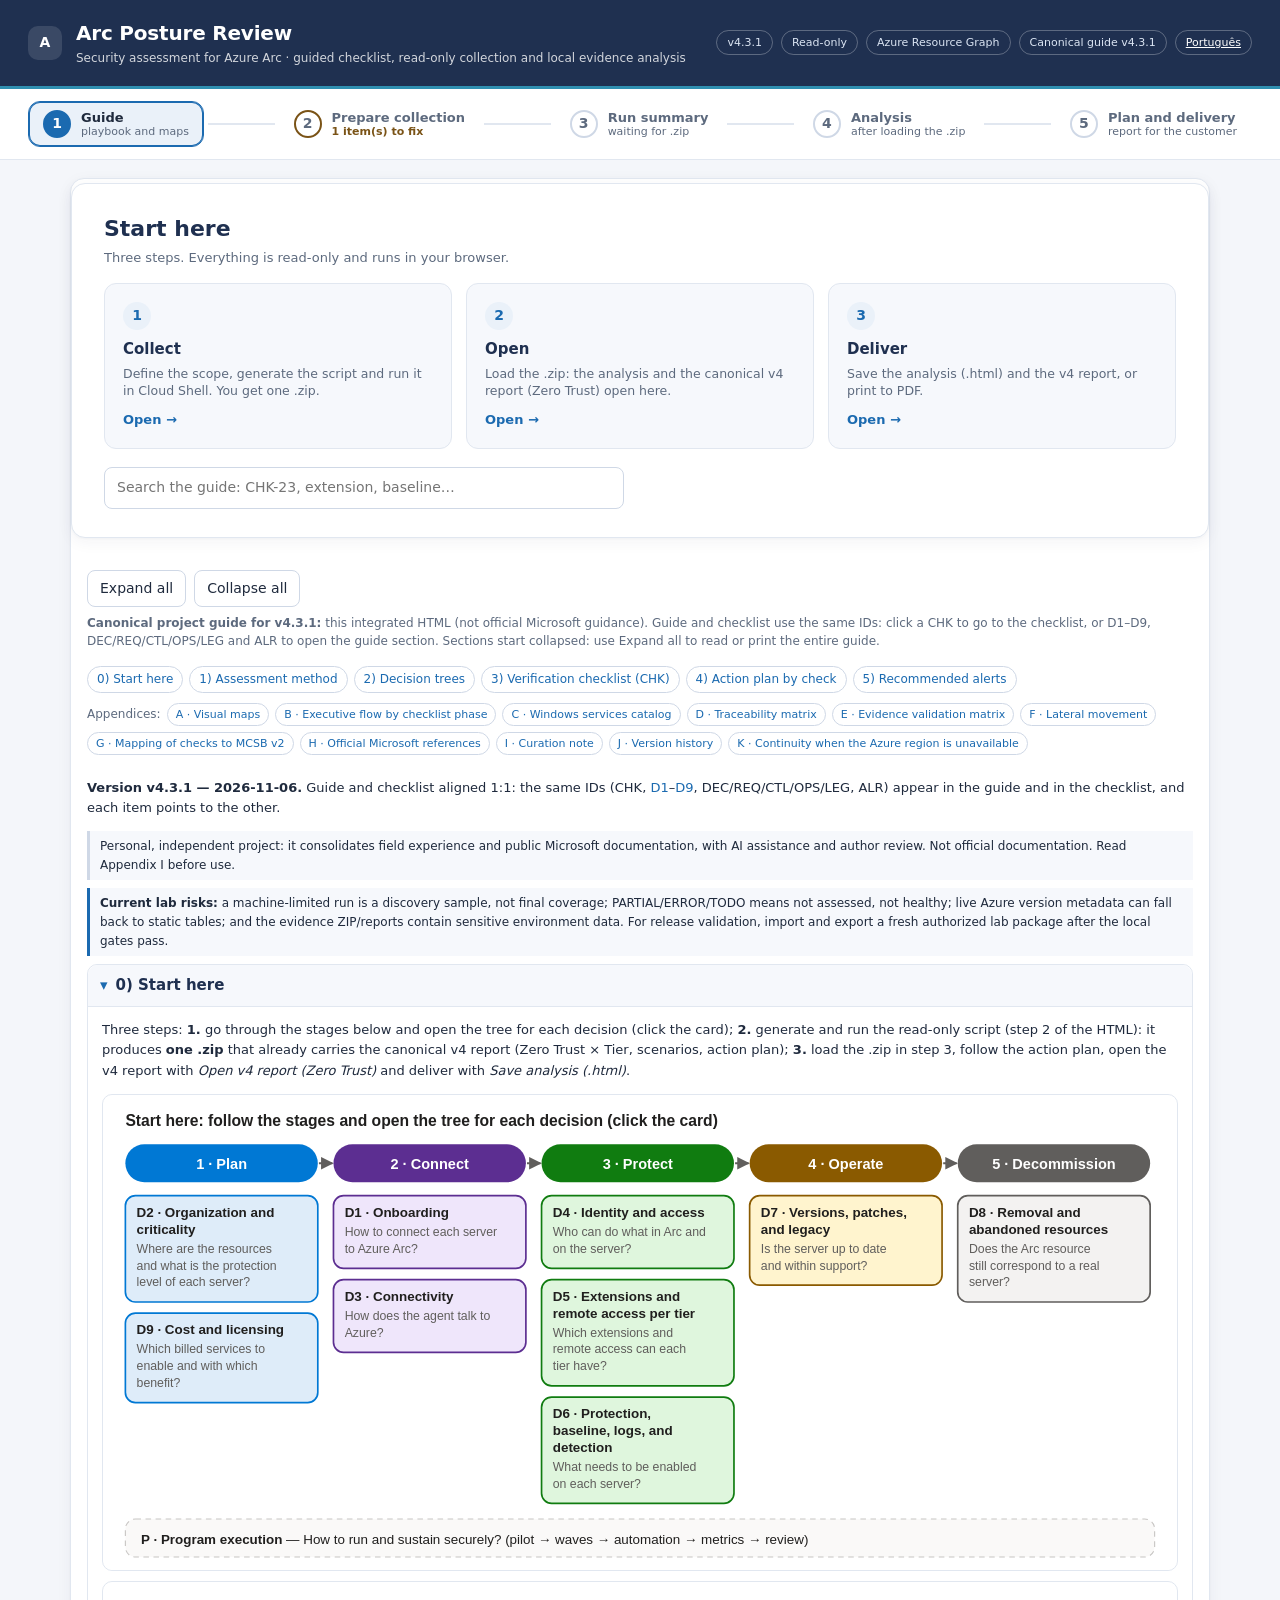
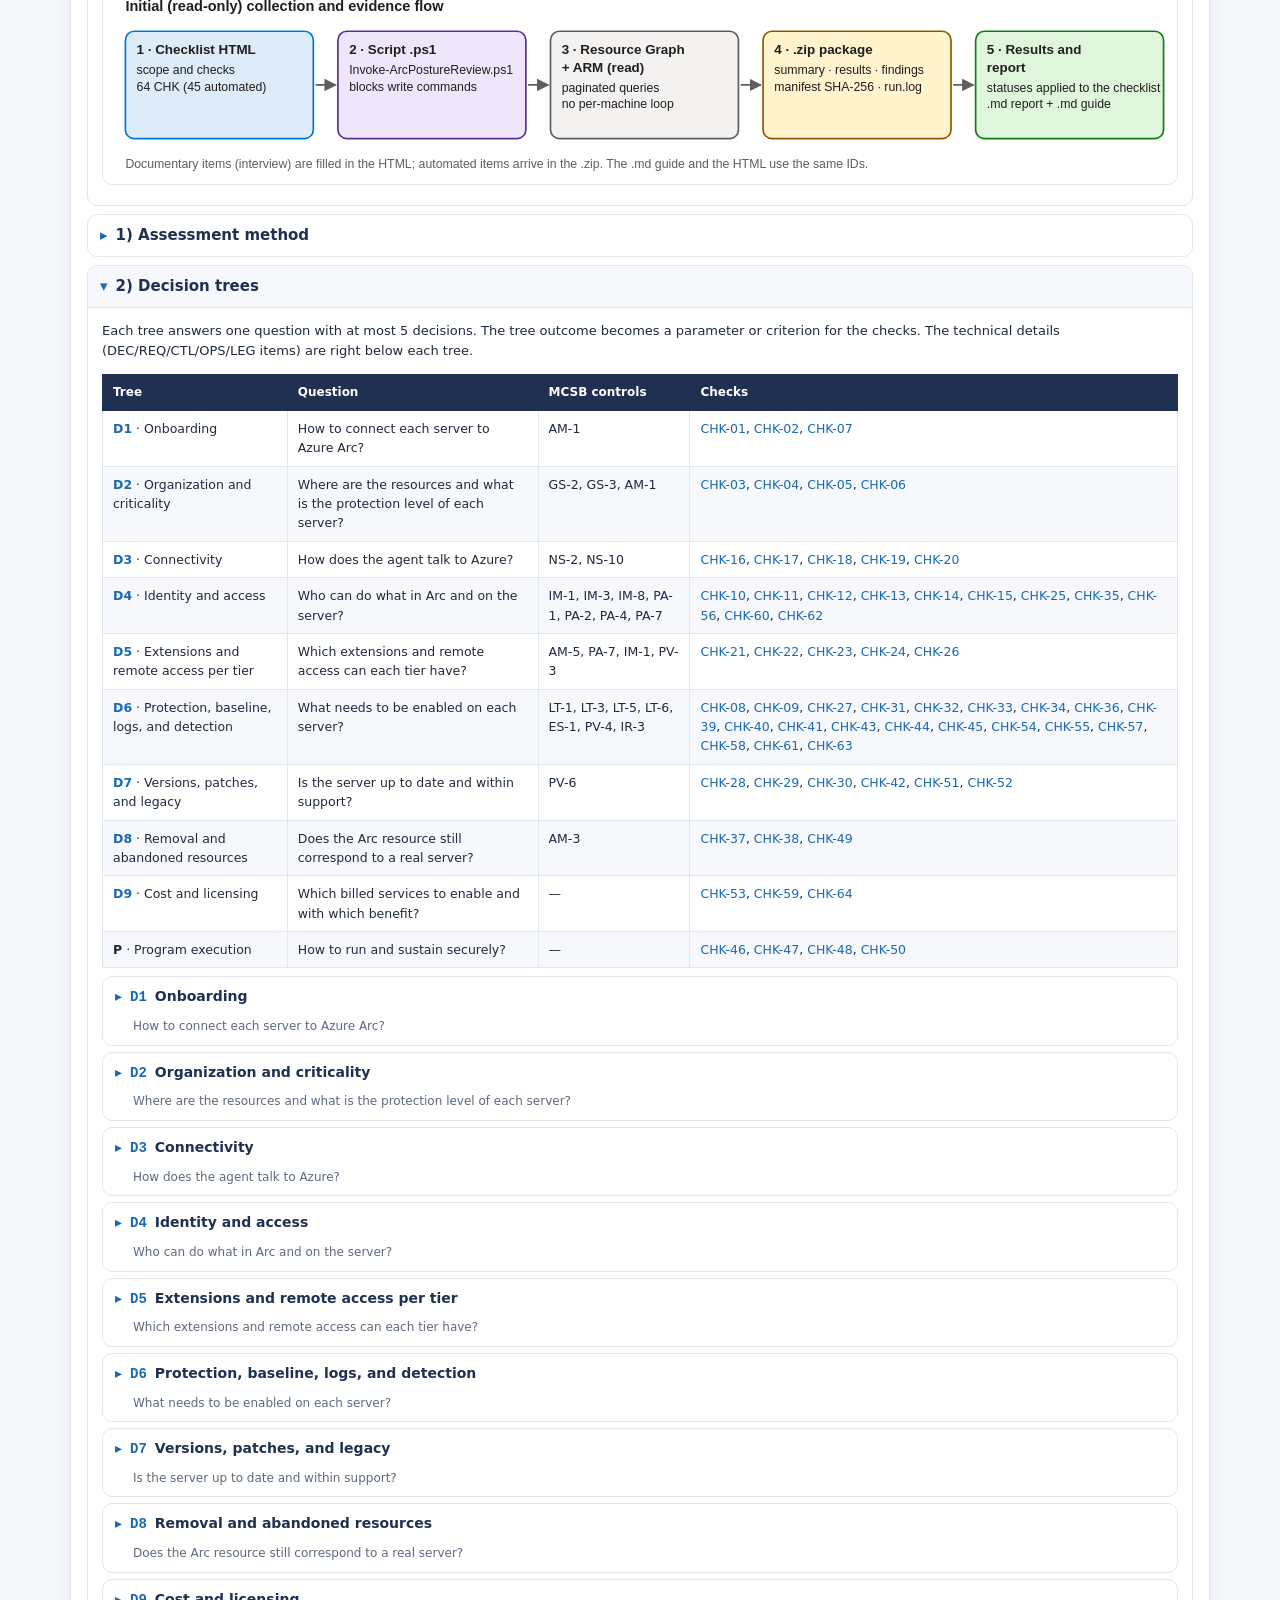
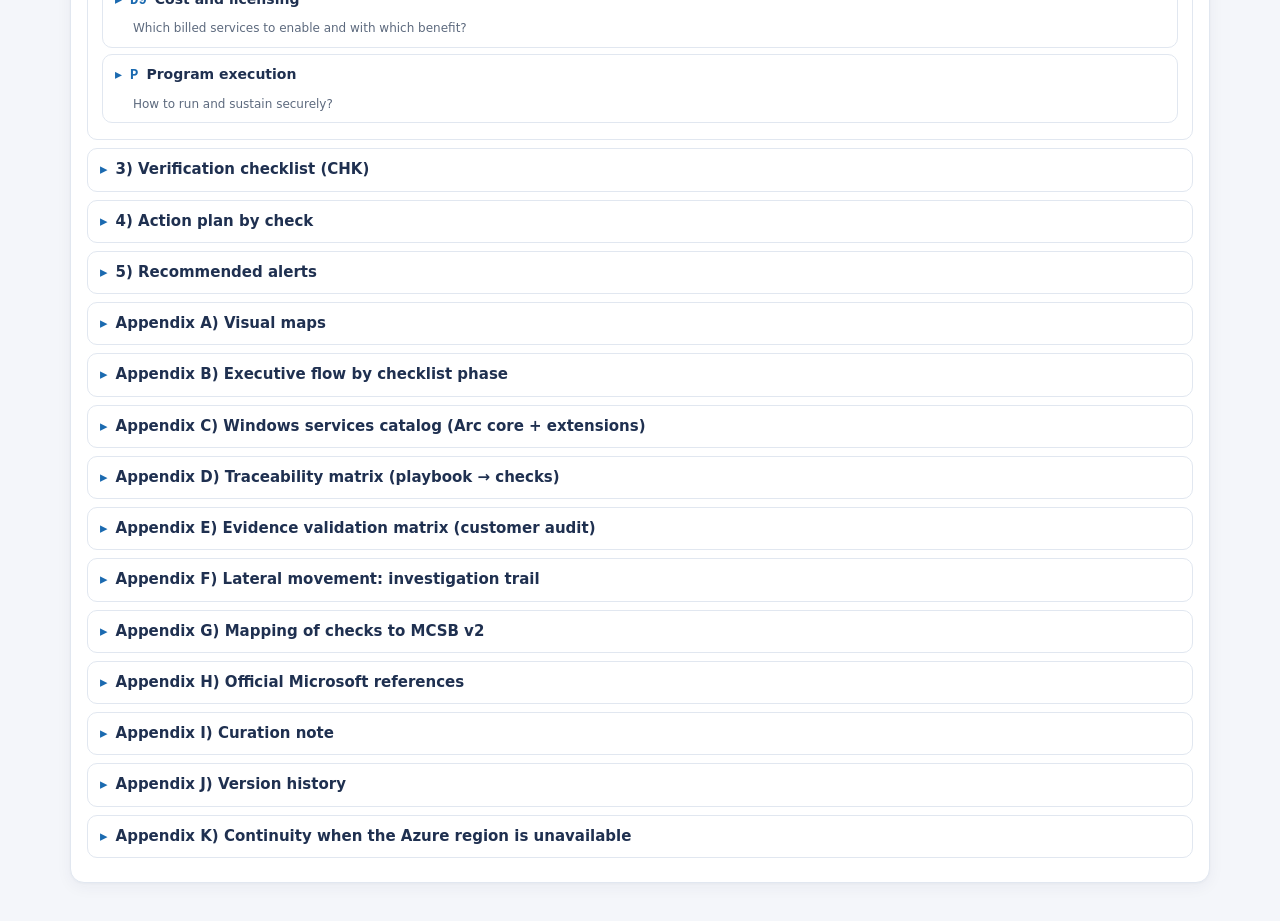
==== index.html @ 72e132e8 "v4.3.1: raw-download guidance and development dependency update Co-authored-by: Copilot <223556219+C" ====
<!DOCTYPE html>
<html lang="en" dir="ltr">
<head>
<meta charset="UTF-8" />
<meta http-equiv="Content-Security-Policy" content="default-src 'none'; script-src 'unsafe-inline'; style-src 'unsafe-inline'; img-src data: blob:; connect-src 'none'; font-src 'none'; object-src 'none'; base-uri 'none'; form-action 'none'" />
<meta name="referrer" content="no-referrer" />
<meta name="viewport" content="width=device-width, initial-scale=1.0" />
<meta name="color-scheme" content="light dark" />
<title>Arc Posture Review · Security assessment for Azure Arc (read-only)</title>
<style>
  * { box-sizing: border-box; }
  body { margin: 0; font-family: "Segoe UI", system-ui, Arial, sans-serif; font-size: 14px; background: var(--bg); color: var(--text); }
  header.top { background: var(--navy); color: #fff; padding: 14px 20px; display: flex; align-items: center; gap: 14px; flex-wrap: wrap; }
  .logo { width: 34px; height: 34px; border-radius: 8px; background: rgba(255,255,255,.18); display: grid; place-items: center; font-weight: 700; }
  header h1 { margin: 0; font-size: 18px; font-weight: 600; }
  header .sub { font-size: 12px; opacity: .9; }
  header .badges { margin-inline-start: auto; display: flex; gap: 8px; flex-wrap: wrap; }
  .hb { font-size: 11px; padding: 3px 10px; border-radius: 999px; background: rgba(255,255,255,.18); border: 1px solid rgba(255,255,255,.35); }
  .steps { display: flex; gap: 6px; padding: 10px 20px; background: var(--panel); border-bottom: 1px solid var(--line); flex-wrap: wrap; }
  .step { font-size: 12px; color: var(--muted); padding: 4px 10px; border-radius: 999px; border: 1px solid var(--line); }
  .step b { color: var(--accent); margin-inline-end: 4px; }
  main.grid { display: grid; grid-template-columns: minmax(0, 1.05fr) minmax(0, 1fr); gap: 16px; padding: 16px 20px 28px; align-items: start; }
  .card { background: var(--panel); border: 1px solid var(--line); border-radius: 10px; box-shadow: var(--shadow); margin-block-end: 16px; }
  .card > h2 { margin: 0; font-size: 15px; padding: 12px 16px; border-block-end: 1px solid var(--line); display: flex; align-items: center; gap: 8px; }
  .card > h2 .n { width: 22px; height: 22px; border-radius: 50%; background: var(--accent); color: #fff; display: inline-grid; place-items: center; font-size: 12px; }
  .pad { padding: 14px 16px; }
  .fields { display: grid; grid-template-columns: 1fr 1fr; gap: 10px 12px; }
  .fields .full { grid-column: 1 / -1; }
  label.f { display: block; font-size: 12px; color: var(--muted); margin-block-end: 4px; }
  input, select, textarea, button { font: inherit; color: var(--text); }
  input[type=text], input[type=number], select, textarea { width: 100%; padding: 7px 9px; border: 1px solid var(--line-2); border-radius: 6px; background: var(--panel); }
  input:focus, select:focus, textarea:focus { outline: 2px solid var(--accent); outline-offset: -1px; }
  textarea { min-height: 80px; resize: vertical; }
  .hint { font-size: 12px; color: var(--muted); margin-block-start: 8px; line-height: 1.45; }
  button.btn { border: 1px solid var(--line-2); background: var(--panel); border-radius: 6px; padding: 7px 12px; cursor: pointer; }
  button.btn:hover { border-color: var(--accent); }
  button.primary { background: var(--accent); border-color: var(--accent); color: #fff; font-weight: 600; }
  button.primary:hover { background: var(--accent-2); }
  .toolbar { display: flex; gap: 8px; flex-wrap: wrap; align-items: center; padding: 12px 16px; border-block-end: 1px solid var(--line); }
  .toolbar input[type=text] { flex: 1 1 200px; width: auto; }
  .toolbar select { width: auto; }
  details.dom { border-block-end: 1px solid var(--line); }
  details.dom > summary { list-style: none; cursor: pointer; padding: 10px 16px; display: flex; align-items: center; gap: 10px; background: var(--panel-2); font-weight: 600; }
  details.dom > summary::-webkit-details-marker { display: none; }
  details.dom > summary .caret { transition: transform .15s; color: var(--muted); }
  details.dom[open] > summary .caret { transform: rotate(90deg); }
  details.dom > summary .cnt { margin-inline-start: auto; font-weight: 400; font-size: 12px; color: var(--muted); }
  .item { display: grid; grid-template-columns: 22px minmax(0, 1fr) 96px minmax(0, 160px); gap: 10px; align-items: start; padding: 10px 16px; border-block-start: 1px solid var(--line); }
  .item.hidden { display: none; }
  .item .id { font-family: Consolas, Menlo, monospace; font-size: 12px; color: var(--accent); font-weight: 600; margin-inline-end: 6px; }
  .item .t { font-weight: 600; }
  .item .meta { margin-block-start: 4px; display: flex; gap: 6px; flex-wrap: wrap; }
  .item details.more summary { font-size: 12px; color: var(--accent); cursor: pointer; margin-block-start: 4px; }
  .item details.more p { font-size: 12px; color: var(--muted); margin: 6px 0 0; line-height: 1.45; }
  .item .found { font-size: 12px; margin-block-start: 6px; padding: 6px 8px; border-radius: 6px; background: var(--panel-2); border: 1px dashed var(--line-2); }
  .item select, .item input[type=text] { padding: 5px 6px; font-size: 12px; }
  .pill { font-size: 11px; padding: 1px 8px; border-radius: 999px; border: 1px solid var(--line-2); color: var(--muted); }
  .sev-High { color: var(--fail); border-color: var(--fail); }
  .sev-Medium { color: var(--warn); border-color: var(--warn); }
  .sev-Low { color: var(--muted); }
  .ty-auto { color: var(--info); border-color: var(--info); }
  .st { font-weight: 600; }
  .st-PASS { background: var(--pass-bg); color: var(--pass); }
  .st-WARN { background: var(--warn-bg); color: var(--warn); }
  .st-FAIL { background: var(--fail-bg); color: var(--fail); }
  .st-INFO { background: var(--info-bg); color: var(--info); }
  .st-NA, .st-MANUAL { background: var(--na-bg); color: var(--na); }
  .st-ERROR { background: var(--err-bg); color: var(--err); }
  .right { position: sticky; top: 12px; }
  .kpis { display: grid; grid-template-columns: repeat(4, 1fr); gap: 10px; padding: 14px 16px; }
  .kpi { border: 1px solid var(--line); border-radius: 8px; padding: 10px; background: var(--panel-2); }
  .kpi .v { font-size: 22px; font-weight: 700; }
  .kpi .l { font-size: 11px; color: var(--muted); }
  .chips { display: flex; gap: 6px; flex-wrap: wrap; padding: 0 16px 14px; }
  .chip { font-size: 12px; padding: 3px 10px; border-radius: 999px; }
  .tabs { display: flex; gap: 4px; padding: 0 12px; border-block-end: 1px solid var(--line); }
  .tab { border: 0; background: transparent; padding: 10px 12px; cursor: pointer; color: var(--muted); border-block-end: 2px solid transparent; }
  .tab.active { color: var(--accent); border-block-end-color: var(--accent); font-weight: 600; }
  .pane { display: none; }
  .pane.active { display: block; }
  .actions { display: flex; gap: 8px; flex-wrap: wrap; padding: 12px 16px; }
  pre.code { margin: 0; padding: 12px 16px; background: var(--code-bg); border-block: 1px solid var(--line); font-family: Consolas, Menlo, monospace; font-size: 12px; line-height: 1.45; white-space: pre; overflow: auto; max-height: 58vh; }
  table.res { width: 100%; border-collapse: collapse; font-size: 12px; }
  table.res th, table.res td { text-align: start; padding: 6px 8px; border-block-end: 1px solid var(--line); vertical-align: top; }
  table.res th { background: var(--panel-2); font-weight: 600; position: sticky; top: 0; }
  .scroll { max-height: 46vh; overflow: auto; }
  .guide { padding: 6px 16px 16px; line-height: 1.55; }
  .guide h3 { font-size: 14px; margin: 14px 0 6px; }
  .guide code { font-family: Consolas, Menlo, monospace; font-size: 12px; background: var(--code-bg); padding: 1px 4px; border-radius: 4px; }
  .guide ul, .guide ol { margin: 4px 0; padding-inline-start: 20px; }
  .guide a { color: var(--accent); }
  .drop { margin: 12px 16px; border: 2px dashed var(--line-2); border-radius: 10px; padding: 18px; text-align: center; color: var(--muted); }
  .drop.over { border-color: var(--accent); background: var(--accent-soft); }
  .msg { font-size: 12px; color: var(--muted); padding: 0 16px 10px; }
  .toast { position: fixed; inset-block-end: 18px; inset-inline-end: 18px; background: #323130; color: #fff; padding: 10px 14px; border-radius: 8px; font-size: 13px; opacity: 0; transition: opacity .2s; pointer-events: none; }
  .toast.show { opacity: 1; }
  .refs { display: flex; gap: 4px; flex-wrap: wrap; margin-block-start: 4px; }
  a.ref { font-size: 11px; padding: 1px 7px; border-radius: 4px; background: var(--accent-soft); color: var(--accent); text-decoration: none; font-family: Consolas, Menlo, monospace; }
  a.ref:hover, a.jump:hover { text-decoration: underline; }
  a.jump { color: var(--accent); text-decoration: none; }
  .flash { animation: fl 1.6s ease-out; }
  @keyframes fl { 0% { background: var(--warn-bg); } 100% { background: transparent; } }
  .guide h3 { font-size: 15px; margin: 22px 0 8px; padding-block-start: 10px; border-block-start: 1px solid var(--line); }
  .guide h4 { font-size: 14px; margin: 16px 0 6px; }
  .guide h5 { font-size: 13px; margin: 12px 0 6px; color: var(--muted); }
  .guide .pid { font-family: Consolas, Menlo, monospace; color: var(--accent); }
  .guide p, .guide li { font-size: 13px; }
  .guide blockquote { margin: 8px 0; padding: 6px 10px; border-inline-start: 3px solid var(--line-2); background: var(--panel-2); font-size: 12px; }
  .guide blockquote.verif { border-inline-start-color: var(--accent); }
  .tw { overflow-x: auto; margin: 8px 0; }
  table.gt { border-collapse: collapse; font-size: 12px; min-width: 100%; }
  table.gt th, table.gt td { border: 1px solid var(--line); padding: 5px 7px; text-align: start; vertical-align: top; }
  table.gt th { background: var(--panel-2); }
  .dgwrap { margin: 10px 0; border: 1px solid var(--line); border-radius: 10px; overflow: hidden; }
  svg.dg { display: block; width: 100%; height: auto; font-family: "Segoe UI", Arial, sans-serif; }
  .toc { display: flex; flex-wrap: wrap; gap: 6px; padding: 10px 0; }
  .toc a { font-size: 12px; padding: 3px 9px; border: 1px solid var(--line-2); border-radius: 999px; }
  .guide .act { border: 1px solid var(--line); border-radius: 10px; margin: 8px 0; background: var(--panel); }
  .guide .act .act { margin: 6px 0; }
  .guide .act > .acth { margin: 0; padding: 9px 12px; border: 0; cursor: pointer; display: flex; gap: 8px; align-items: baseline; flex-wrap: wrap; }
  .guide .act > .acth::before { content: "\25B8"; color: var(--accent); } .guide .act.open > .acth::before { content: "\25BE"; }
  .guide .act > .acth:hover { background: var(--panel-2); }
  .guide .act > .gfb { padding: 0 14px 10px; }
  .guide .gf3 > .acth { font-size: 15px; }
  .guide .gf4 > .acth { font-size: 14px; }
  .guide .gf5 > .acth { font-size: 13px; color: var(--ink); }
  .guide .gq { font-weight: 400; color: var(--muted); font-size: 12px; flex-basis: 100%; padding-inline-start: 18px; }
  a.ref.mc, span.ref.mc { background: #e8f3ee; color: #0b6a3d; } span.ref.ly { background: var(--panel-2); color: var(--muted); }
  @media print { .guide .act > .gfb[hidden], .act > .body[hidden] { display: block !important; } .gbar, .toc { display: none; } }
  .toc.toca { padding-block-start: 0; align-items: center; } .toc.toca a { font-size: 11px; padding: 2px 8px; }
  .gbar .btn.on { background: var(--accent-soft); border-color: var(--accent); color: var(--accent); box-shadow: inset 0 0 0 1px var(--accent); }
  .gbar .btn.on::before { content: "\2713  "; }
  .guide .act.open > .acth { background: var(--panel-2); border-radius: 10px 10px 0 0; }
  .gbar { display: flex; gap: 8px; align-items: center; flex-wrap: wrap; padding: 12px 16px 0; }
  .pick { color: var(--accent); cursor: pointer; text-decoration: underline; }
  .pick2 { cursor: pointer; }
  .privacy { border: 1px solid var(--line); border-inline-start: 4px solid var(--accent); border-radius: 6px; padding: 8px 12px; margin: 16px 16px 4px; font-size: 13px; background: var(--panel-2); }
  .privacy p { margin: 0 0 6px; } .privacy .ack { display: inline-flex; gap: 6px; align-items: center; margin-inline-end: 12px; font-weight: 600; }
  .mask { display: inline-flex; gap: 6px; align-items: center; font-size: 13px; margin-inline-start: 6px; }
  label.btn { display: inline-flex; align-items: center; border: 1px solid var(--line-2); background: var(--panel); border-radius: 6px; padding: 7px 12px; }
  label.btn:hover { border-color: var(--accent); }
  .sevt { display: grid; grid-template-columns: repeat(3, 1fr); gap: 8px; margin: 10px 0 4px; }
  .sevt .sv { border: 1px solid var(--line); border-inline-start: 4px solid var(--line-2); border-radius: 6px; padding: 6px 10px; font-size: 13px; display: flex; gap: 8px; align-items: center; flex-wrap: wrap; }
  .sevt .sv0 { border-inline-start-color: var(--sev-high); background: color-mix(in srgb, var(--sev-high) 7%, var(--panel)); }
  .sevt .sv1 { border-inline-start-color: var(--sev-med); background: color-mix(in srgb, var(--sev-med) 7%, var(--panel)); }
  .sevt .sv2 { border-inline-start-color: var(--sev-low); background: color-mix(in srgb, var(--sev-low) 6%, var(--panel)); }
  .backana { position: fixed; inset-inline-end: 20px; inset-block-end: 20px; z-index: 50; box-shadow: 0 2px 8px rgba(0,0,0,.25); }
  .ana { padding: 0 16px 16px; }
  .ana h3 { font-size: 14px; margin: 18px 0 8px; }
  .score { display: grid; grid-template-columns: 150px 1fr; gap: 14px; align-items: center; padding: 14px 16px; }
  .ring { width: 130px; height: 130px; border-radius: 50%; display: grid; place-items: center; font-size: 30px; font-weight: 700; }
  .ring small { display: block; font-size: 11px; font-weight: 400; color: var(--muted); text-align: center; }
  .bars .b { display: grid; grid-template-columns: 210px 1fr 54px; gap: 8px; align-items: center; font-size: 12px; margin: 4px 0; }
  .bars .t { height: 10px; background: var(--panel-2); border: 1px solid var(--line); border-radius: 6px; overflow: hidden; }
  .bars .f { height: 100%; }
  .cards { display: grid; grid-template-columns: repeat(auto-fill, minmax(150px, 1fr)); gap: 8px; }
  .card2 { border: 1px solid var(--line); border-radius: 8px; padding: 8px 10px; background: var(--panel-2); }
  .card2 .v { font-size: 18px; font-weight: 700; }
  .card2 .l { font-size: 11px; color: var(--muted); }
  .card2 .kn { font-size: 11px; color: var(--muted); margin-top: 2px; }
  details.mx { margin: 8px 0 0; font-size: 12px; } details.mx > summary { cursor: pointer; color: var(--accent); }
  details.pr { border: 1px solid var(--line); border-radius: 8px; margin: 6px 0; }
  details.pr > summary { cursor: pointer; padding: 7px 10px; font-size: 13px; display: flex; gap: 8px; align-items: center; flex-wrap: wrap; }
  details.pr .body { padding: 4px 10px 10px; font-size: 12px; }
  .fcard { border: 1px solid var(--line); border-radius: 8px; padding: 8px 10px; margin: 6px 0; }
  .fcard .hd { display: flex; gap: 8px; align-items: baseline; flex-wrap: wrap; }
  .fcard .fn { font-family: Consolas, Menlo, monospace; font-weight: 600; }
  .fcard ul { margin: 4px 0 0; padding-inline-start: 18px; font-size: 12px; }
  .fcard .ds { font-size: 12px; color: var(--muted); }
  .gd { color: var(--pass); } .bd { color: var(--fail); } .md { color: var(--warn); }
  @media (max-width: 1150px) { main.grid { grid-template-columns: 1fr; } .right { position: static; } }
  @media (max-width: 640px) { .fields { grid-template-columns: 1fr; } .item { grid-template-columns: 22px 1fr; } .item select, .item .note { grid-column: 2; } .kpis { grid-template-columns: 1fr 1fr; } }
  @media print { header.top, .steps, .toolbar, .tabs, .actions, .right .kpis { display: none; } main.grid { display: block; } .pane { display: block; } }

  /* ===== assistente ===== */
  .wiz { display: flex; align-items: center; gap: 0; padding: 14px 20px; background: var(--panel); border-bottom: 1px solid var(--line); overflow-x: auto; position: sticky; top: 0; z-index: 5; }
  .wiz .tab.wstep { display: flex; align-items: center; gap: 10px; padding: 6px 10px; border: 1px solid transparent; border-radius: 10px; background: transparent; cursor: pointer; text-align: start; color: var(--muted); white-space: nowrap; }
  .wiz .tab.wstep:hover { background: var(--panel-2); }
  .wiz .tab.wstep.active { border-color: var(--accent); background: var(--accent-soft); color: var(--text); font-weight: 400; }
  .wn { width: 28px; height: 28px; border-radius: 50%; display: inline-grid; place-items: center; font-weight: 700; border: 2px solid var(--line-2); color: var(--muted); background: var(--panel); flex: none; }
  .wstep.active .wn { border-color: var(--accent); background: var(--accent); color: #fff; }
  .wstep.done .wn { border-color: var(--pass); background: var(--pass); color: #fff; }
  .wstep.done .wn::after { content: "\2713"; } .wstep.done .wn { font-size: 0; } .wstep.done .wn::after { font-size: 14px; }
  .wstep.attn .wn { border-color: var(--warn); }
  .wt { display: flex; flex-direction: column; line-height: 1.2; } .wt b { font-size: 13px; } .wt small { font-size: 11px; color: var(--muted); }
  .wstep.attn .wt small { color: var(--warn); font-weight: 600; }
  .wline { flex: 1 1 24px; min-width: 16px; height: 2px; background: var(--line); }
  main.wrap { max-width: 1180px; margin: 0 auto; padding: 18px 20px 32px; }
  .lead { margin: 0 0 14px; color: var(--muted); }
  .step-card .pad { display: grid; gap: 12px; }
  .hstat { margin-inline-start: auto; font-size: 12px; font-weight: 600; padding: 2px 10px; border-radius: 999px; }
  .hstat.ok { color: var(--pass); background: var(--pass-bg); } .hstat.wr { color: var(--warn); background: var(--warn-bg); } .hstat.er { color: var(--fail); background: var(--fail-bg); }
  .seg { display: inline-flex; flex-wrap: wrap; gap: 0; border: 1px solid var(--line-2); border-radius: 8px; overflow: hidden; width: max-content; max-width: 100%; }
  .seg label { cursor: pointer; } .seg input { position: absolute; opacity: 0; pointer-events: none; }
  .seg span { display: block; padding: 7px 14px; font-size: 13px; border-inline-end: 1px solid var(--line); }
  .seg label:last-child span { border-inline-end: 0; }
  .seg input:checked + span { background: var(--accent); color: #fff; }
  .seg input:focus-visible + span { outline: 2px solid var(--accent-2); outline-offset: -2px; }
  .seg-btn { border: 0; gap: 8px; overflow: visible; }
  .fld input { width: 100%; }
  .fhelp { font-size: 12px; color: var(--muted); margin: 4px 0 0; }
  .fmsg { font-size: 12px; margin-top: 4px; min-height: 0; }
  .fld.inv input { border-color: var(--fail); box-shadow: 0 0 0 1px var(--fail); }
  .fld.inv .fmsg { color: var(--fail); }
  .fld.wrn input { border-color: #c19c00; }
  .fld.wrn .fmsg { color: var(--warn); }
  details.opts { border: 1px solid var(--line); border-radius: 8px; background: var(--panel-2); }
  details.opts > summary { cursor: pointer; padding: 9px 12px; display: flex; gap: 10px; align-items: baseline; flex-wrap: wrap; list-style: none; }
  details.opts > summary::-webkit-details-marker { display: none; }
  details.opts > summary::before { content: "\25B8"; color: var(--accent); } details.opts[open] > summary::before { content: "\25BE"; }
  details.opts > summary span { font-weight: 600; } details.opts > summary small { color: var(--muted); font-size: 12px; }
  details.opts > .fields, details.opts > .toolbar, details.opts > #checklist, details.opts > pre { margin: 0 12px 12px; }
  details.opts > .fields { padding-top: 4px; }
  .mini { display: flex; flex-wrap: wrap; gap: 8px; } .mini span { background: var(--panel-2); border: 1px solid var(--line); border-radius: 999px; padding: 4px 12px; font-size: 12px; color: var(--muted); }
  .mini b { color: var(--text); font-size: 14px; margin-inline-end: 3px; }
  .vlist { list-style: none; margin: 0; padding: 0; display: grid; gap: 6px; }
  .vlist li { display: flex; gap: 8px; align-items: flex-start; padding: 8px 10px; border-radius: 8px; font-size: 13px; }
  .vlist li::before { font-weight: 700; flex: none; width: 16px; text-align: center; }
  .vlist li.err { background: var(--fail-bg); color: var(--fail); } .vlist li.err::before { content: "\2715"; }
  .vlist li.warn { background: var(--warn-bg); color: var(--warn); } .vlist li.warn::before { content: "!"; }
  .vlist li.info { background: var(--panel-2); color: var(--muted); } .vlist li.info::before { content: "i"; }
  .vlist li.ok { background: var(--pass-bg); color: var(--pass); font-weight: 600; } .vlist li.ok::before { content: "\2713"; }
  .vlist li[data-field] { cursor: pointer; } .vlist li[data-field]:hover { text-decoration: underline; }
  .preset { display: flex; flex-wrap: wrap; gap: 8px; align-items: stretch; }
  .pbtn { display: flex; flex-direction: column; align-items: flex-start; gap: 2px; min-width: 150px; padding: 8px 14px; border: 1.5px solid var(--line-2); border-radius: 10px; background: var(--panel); color: var(--text); cursor: pointer; text-align: start; font: inherit; }
  .pbtn small { color: var(--muted); font-size: 11px; }
  .pbtn:hover { border-color: var(--accent); }
  .pbtn.on { border-color: var(--accent); background: var(--accent); color: #fff; box-shadow: 0 0 0 3px var(--accent-soft); }
  .pbtn.on small { color: rgba(255,255,255,.9); }
  .pbtn.on b::before { content: "\2713  "; }
  .pcustom { align-self: center; font-size: 12px; color: var(--warn); background: var(--warn-bg); border-radius: 999px; padding: 4px 12px; }
  .domchips { display: flex; flex-wrap: wrap; gap: 6px; }
  .dchip { border: 1px solid var(--line); background: var(--panel-2); border-radius: 999px; padding: 4px 10px; font-size: 12px; cursor: pointer; color: var(--text); font: inherit; font-size: 12px; }
  .dchip .bar { display: inline-block; width: 46px; height: 6px; border-radius: 3px; background: var(--line); margin-inline-start: 6px; vertical-align: middle; overflow: hidden; }
  .dchip .bar i { display: block; height: 100%; background: var(--accent); }
  .dchip.full { border-color: var(--accent); } .dchip.zero { opacity: .65; }
  .mini.pulse span { animation: pulse .6s ease; }
  @keyframes pulse { 0% { background: var(--accent-soft); border-color: var(--accent); } 100% { background: var(--panel-2); } }
  .actbox { border-inline-start: 3px solid var(--accent); background: var(--panel-2); padding: 8px 12px; border-radius: 6px; margin: 8px 0; }
  .actbox p { margin: 4px 0; } .actbox ol { margin: 4px 0; padding-inline-start: 20px; }
  div.act { border: 1px solid var(--line); border-radius: 8px; margin: 6px 0; background: var(--panel); }
  div.act > .acth { cursor: pointer; padding: 8px 10px; display: flex; gap: 8px; align-items: center; flex-wrap: wrap; user-select: none; }
  div.act > .acth::before { content: "\25B8"; color: var(--accent); } div.act.open > .acth::before { content: "\25BE"; }
  div.act > .acth:hover { background: var(--panel-2); border-radius: 8px; }
  div.act > .acth:focus-visible { outline: 2px solid var(--accent); }
  div.act .body { padding: 0 12px 10px; }
  div.act.flash { animation: pulse 1.2s ease; }
  div.act .own { margin-inline-start: auto; font-size: 11px; color: var(--muted); border: 1px solid var(--line); border-radius: 999px; padding: 2px 8px; }
  .qr { border: 1px solid var(--line); border-radius: 8px; padding: 10px 14px; margin: 10px 0 14px; background: var(--panel-2); }
  .qr .qrh { margin: 0 0 6px; font-size: 15px; } .qrg { display: grid; grid-template-columns: 1fr 1fr; gap: 12px; }
  .qrg .v { font-size: 26px; font-weight: 700; } .qrg .l { font-size: 12px; color: var(--muted); } .qrl { margin: 4px 0; padding-inline-start: 22px; }
  table.plan { width: 100%; border-collapse: collapse; font-size: 13px; margin: 4px 0 8px; } table.plan th, table.plan td { border-bottom: 1px solid var(--line); padding: 5px 6px; text-align: start; vertical-align: top; }
  table.plan th { font-size: 12px; color: var(--muted); font-weight: 600; }
  table.plan .pill, table.plan .chip { white-space: nowrap; }
  .hzh { margin: 12px 0 4px; font-weight: 700; font-size: 13px; padding-inline-start: 8px; border-inline-start: 4px solid var(--line-2); }
  .hzh.hz-I { border-color: var(--fail); } .hzh.hz-C { border-color: #c19c00; } .hzh.hz-M { border-color: var(--accent); }
  .vbar { display: grid; grid-template-columns: 130px 1fr 110px; gap: 10px; align-items: center; margin: 6px 0; font-size: 12px; }
  .vbar .t { display: flex; height: 12px; border-radius: 6px; overflow: hidden; background: var(--line); }
  .vbar i.g { background: var(--pass); } .vbar i.y { background: #c19c00; } .vbar i.r { background: var(--fail); }
  .purpose h3 { margin: 0 0 6px; font-size: 15px; } .purpose ul { margin: 6px 0; }
  .btn.big { padding: 10px 18px; font-size: 14px; }
  .btn.primary.blocked { opacity: .6; }
  ol.run { margin: 0; padding-inline-start: 20px; color: var(--muted); font-size: 13px; display: grid; gap: 2px; }
  .next { padding: 10px 12px; border-radius: 8px; background: var(--pass-bg); color: var(--pass); display: flex; gap: 10px; align-items: center; flex-wrap: wrap; }
  .card.panes { padding-top: 4px; }
  @media (max-width: 760px) { .wt small { display: none; } .wiz .tab.wstep { padding: 6px; } }
  @media print { .wiz, .step-card, .actions, header.top .badges, .lead { display: none !important; } .pane { display: none !important; } .pane.active { display: block !important; } .card.panes { border: 0; box-shadow: none; } details > summary { list-style: none; } }

  /* ===== results theme ===== */
  @media (prefers-color-scheme: dark) { :root { --sev-high: #f1707b; --sev-med: #f7a35c; --sev-low: #c8c6c4; } }
  .chip.st { font-weight: 600; letter-spacing: .2px; border: 1px solid transparent; white-space: nowrap; }
  .chip.st::before { display: inline-block; min-width: 1em; text-align: center; margin-inline-end: 4px; font-weight: 700; }
  .chip.st-PASS::before { content: "\2713"; } .chip.st-WARN::before { content: "!"; } .chip.st-FAIL::before { content: "\2715"; }
  .chip.st-INFO::before { content: "i"; font-style: italic; } .chip.st-NA::before, .chip.st-MANUAL::before { content: "\2013"; }
  .chip.st-ERROR::before { content: "\26A0"; } .chip.st-TODO::before { content: "\2026"; } .chip.st-PARTIAL::before { content: "\25D0"; }
  .chip.st-PASS { border-color: color-mix(in srgb, var(--pass) 35%, transparent); }
  .chip.st-WARN, .chip.st-PARTIAL { border-color: color-mix(in srgb, var(--warn) 35%, transparent); }
  .chip.st-FAIL { border-color: color-mix(in srgb, var(--fail) 35%, transparent); }
  .chip.st-PARTIAL { background: var(--warn-bg); color: var(--warn); border-style: dashed; }
  .chip.st-TODO { background: transparent; color: var(--muted); border: 1px dashed var(--line-2); }
  .pill.sev-High, .pill.sev-Medium, .pill.sev-Low { font-weight: 600; }
  .pill.sev-High::before, .pill.sev-Medium::before, .pill.sev-Low::before { content: ""; display: inline-block; width: 8px; height: 8px; border-radius: 50%; background: currentColor; margin-inline-end: 5px; vertical-align: 1px; }
  .pill.sev-High { color: var(--sev-high); border-color: var(--sev-high); } .pill.sev-Medium { color: var(--sev-med); border-color: var(--sev-med); } .pill.sev-Low { color: var(--sev-low); }
  .card2 { border-inline-start: 4px solid var(--accent); background: var(--panel); }
  .card2 .v { font-size: 22px; font-weight: 700; }
  .card2.kq-g { border-inline-start-color: var(--pass); } .card2.kq-a { border-inline-start-color: #c19c00; } .card2.kq-r { border-inline-start-color: var(--fail); } .card2.kq-n { border-inline-start-color: var(--line-2); }
  .card2.kq-g .v { color: var(--pass); } .card2.kq-r .v { color: var(--fail); }
  table.gt tbody tr:nth-child(even) td { background: color-mix(in srgb, var(--panel-2) 60%, transparent); }
  table.gt th { position: sticky; top: 0; z-index: 1; }
  a:focus-visible, button:focus-visible, [tabindex]:focus-visible, input:focus-visible, select:focus-visible { outline: 2px solid var(--accent); outline-offset: 2px; }
  @media (prefers-reduced-motion: reduce) { *, *::before, *::after { animation: none !important; transition: none !important; scroll-behavior: auto !important; } }
  @media (forced-colors: active) { .chip, .pill, .card2, .act { border: 1px solid CanvasText !important; forced-color-adjust: auto; } }
  /* REPORT_RESPONSIVE_BEGIN */
  /* Responsive contract for generated/saved reports. Keep tables locally scrollable. */
  @media (max-width: 640px) {
    .score { grid-template-columns: 1fr; justify-items: stretch; }
    .ring { justify-self: center; }
    .bars .b { grid-template-columns: minmax(110px, 1fr) minmax(70px, 1fr) 44px; }
    .qrg, .sevt { grid-template-columns: 1fr; }
    table.plan { display: block; max-width: 100%; overflow-x: auto; }
    .vbar { grid-template-columns: 1fr; }
    .vbar .t { min-width: 0; }
    .ana, .fcard, details, .tw { min-width: 0; max-width: 100%; }
    .msg, .fcard li, .act .body { overflow-wrap: anywhere; }
  }

  /* v3.9.5: explicit Guide HTML access in saved analysis reports. */
  .official-guide-access {
    max-width: 1180px; margin: 10px auto 0; padding: 9px 14px;
    border: 1px solid var(--line); border-inline-start: 4px solid var(--accent);
    border-radius: 8px; background: var(--panel);
    display: flex; align-items: center; gap: 10px; flex-wrap: wrap;
  }
  .official-guide-access a { color: var(--accent); font-weight: 700; text-decoration: none; }
  .official-guide-access a:hover { text-decoration: underline; }
  .official-guide-access .note { color: var(--muted); font-size: 12px; }

  /* v3.9.5 print/PDF contract: use landscape by default and never clip wide tables. */
  @page { size: landscape; margin: 8mm; }
  @media print {
    html, body { width: auto !important; max-width: none !important; background: #fff !important; }
    body { font-size: 9pt !important; print-color-adjust: exact; -webkit-print-color-adjust: exact; }
    main.wrap, .wrap, .card, .ana, .body, details {
      width: auto !important; max-width: none !important; min-width: 0 !important; box-shadow: none !important;
    }
    .official-guide-access {
      max-width: none !important; margin: 0 0 4mm !important; padding: 2mm 3mm !important; break-inside: avoid;
    }
    .tw {
      display: block !important; width: 100% !important; max-width: 100% !important;
      min-width: 0 !important; overflow: visible !important;
    }
    table.gt, table.plan {
      width: 100% !important; max-width: 100% !important; min-width: 0 !important;
      table-layout: fixed !important; border-collapse: collapse !important; font-size: 7pt !important;
    }
    table.print-wide { font-size: 6pt !important; }
    table.print-ultrawide { font-size: 5pt !important; }
    table.print-wide .chip, table.print-wide .pill {
      font-size: 5.5pt !important; padding: 0.2mm 0.7mm !important; letter-spacing: 0 !important;
    }
    table.print-ultrawide .chip, table.print-ultrawide .pill {
      font-size: 4.5pt !important; padding: 0.1mm 0.4mm !important; letter-spacing: 0 !important;
    }
    table.print-wide .chip.st::before, table.print-ultrawide .chip.st::before {
      min-width: 0 !important; margin-inline-end: 0.3mm !important;
    }
    table.gt th, table.gt td, table.plan th, table.plan td {
      width: auto !important; max-width: none !important; min-width: 0 !important;
      padding: 1.2mm 1mm !important; line-height: 1.18 !important;
      white-space: normal !important; overflow: visible !important;
      overflow-wrap: anywhere !important; word-break: break-word !important; hyphens: auto;
    }
    table.gt th, table.plan th { position: static !important; }
    thead { display: table-header-group; }
    tfoot { display: table-footer-group; }
    tr, .fcard, .actbox { break-inside: avoid; page-break-inside: avoid; }
    a { overflow-wrap: anywhere; word-break: break-word; }
    pre.code {
      white-space: pre-wrap !important; overflow-wrap: anywhere !important;
      max-height: none !important; font-size: 6.5pt !important;
    }
  }

  .portal-link { margin-left: 4px; font-size: 12px; white-space: nowrap; }

  /* Icons: copied or adapted from Feather Icons (MIT, Copyright (c) 2013-2023 Cole Bemis). See THIRD-PARTY-NOTICES.md. */
  /* Calm design system (v4.3.0). Single source of truth for the app, the saved analysis and the samples:
     soft surfaces, a navy anchor, thin borders and tinted (never solid) status colors. */
  :root {
    --bg: #f4f6fa; --panel: #ffffff; --panel-2: #f6f8fc; --line: #e1e7f0; --line-2: #cfd8e6;
    --text: #1f2a3d; --heading: #1f3050; --muted: #5d6a7e;
    --accent: #1b6ab0; --accent-2: #14548d; --accent-soft: #eaf1f9; --navy: #1f3050; --navy-2: #2a4068;
    --pass: #2b6a49; --pass-bg: #e7f3ec; --warn: #7a5316; --warn-bg: #fbf1de; --fail: #8a3737; --fail-bg: #f9ecec;
    --info: #265f96; --info-bg: #e6f0fa; --na: #4b586a; --na-bg: #eef1f5; --err: #4f4382; --err-bg: #efecf8;
    --pass-solid: #88c3a3; --warn-solid: #e3bb7e; --fail-solid: #d79a9a; --info-solid: #9bbfe3; --na-solid: #c1cad7;
    --sev-high: #8a3737; --sev-med: #7a5316; --sev-low: #5d6a7e;
    --code-bg: #f3f6fb; --shadow: 0 1px 2px #1f305008, 0 4px 16px #1f30500d;
  }
  @media (prefers-color-scheme: dark) {
    :root {
      --bg: #14181f; --panel: #1b2029; --panel-2: #212733; --line: #2c3441; --line-2: #3a4454;
      --text: #e8edf5; --heading: #e8edf5; --muted: #a8b3c4;
      --accent: #5aa4e6; --accent-2: #8cc0f0; --accent-soft: #1d3552; --navy: #243a5e; --navy-2: #2f4a75;
      --pass: #7fcfa1; --pass-bg: #183427; --warn: #e8c27c; --warn-bg: #3a2f17; --fail: #eba0a0; --fail-bg: #3d2224;
      --info: #8cc0f0; --info-bg: #1d3552; --na: #b4bfcf; --na-bg: #272e3a; --err: #c6b9ee; --err-bg: #2c2745;
      --pass-solid: #4f9a76; --warn-solid: #b8914f; --fail-solid: #b46f6f; --info-solid: #5b8fc7; --na-solid: #4a5568;
      --sev-high: #eba0a0; --sev-med: #e8c27c; --sev-low: #a8b3c4;
      --code-bg: #171c25; --shadow: none;
    }
  }
  body { -webkit-font-smoothing: antialiased; line-height: 1.55; }
  h1, h2, h3 { color: var(--heading); }
  header.top { background: var(--navy); border-bottom: 3px solid #2f8fb0; padding: 18px 28px; }
  header.top h1, header.top .sub { color: #fff; }
  header h1 { font-size: 20px; font-weight: 600; letter-spacing: -.01em; }
  header .sub { opacity: .8; }
  .logo { border-radius: 10px; background: rgba(255,255,255,.12); }
  .hb { background: transparent; border: 1px solid rgba(255,255,255,.28); color: #dbe5f3; }
  .card { border-radius: 14px; }
  .card > h2 { padding: 14px 18px; }
  button.btn, button.primary, label.btn { border-radius: 8px; transition: background .15s, border-color .15s; }
  button.btn:focus-visible, .tab:focus-visible, .uxstep:focus-visible { outline: 2px solid var(--accent); outline-offset: 2px; }
  button.primary { background: var(--navy); border-color: var(--navy); color: #fff; box-shadow: none; }
  button.primary:hover { background: var(--navy-2); border-color: var(--navy-2); }
  input[type=text], input[type=number], input[type=search], select, textarea { border-radius: 8px; }
  .wiz { padding: 12px 28px; gap: 4px; }
  .wiz .tab.wstep { border-radius: 12px; padding: 8px 14px; }
  .wiz .tab.wstep.active { box-shadow: 0 0 0 1px var(--accent) inset; }

  /* Verdict (top of the Analysis) */
  .uxv { margin: 0 0 20px; padding: 28px 32px; border: 1px solid var(--line); border-radius: 14px; background: var(--panel); box-shadow: var(--shadow); }
  .uxv h2 { margin: 0; font-size: 22px; font-weight: 650; letter-spacing: -.01em; }
  .uxv h3 { margin: 28px 0 2px; font-size: 15px; font-weight: 650; color: var(--accent); }
  .uxsub { margin: 2px 0 10px; color: var(--muted); font-size: 13px; }
  .uxhead { margin: 10px 0 4px; font-size: 16px; font-weight: 600; color: var(--heading); }
  .uxhow { margin: 0 0 18px; color: var(--muted); font-size: 12.5px; max-width: 920px; }
  .uxkpis { display: grid; grid-template-columns: repeat(auto-fit, minmax(210px, 1fr)); gap: 14px; }
  .uxk { display: grid; grid-template-columns: auto 1fr; grid-template-rows: auto auto; column-gap: 14px; align-items: center; padding: 16px 18px; border-radius: 12px; border: 1px solid var(--line); background: var(--panel-2); }
  .uxk .uxico { grid-row: 1 / 3; display: grid; place-items: center; width: 40px; height: 40px; border-radius: 50%; background: var(--na-bg); color: var(--na); }
  .uxk strong { font-size: 34px; font-weight: 300; line-height: 1; color: var(--heading); }
  .uxk > span:last-child { color: var(--muted); font-size: 13px; }
  .uxk-gap .uxico { background: var(--fail-bg); color: var(--fail); }
  .uxk-imp .uxico { background: var(--warn-bg); color: var(--warn); }
  .uxk-nv .uxico { background: var(--na-bg); color: var(--na); }
  .uxstack { display: flex; height: 8px; margin: 20px 0 10px; border-radius: 999px; overflow: hidden; background: var(--na-bg); gap: 2px; }
  .uxstack i { display: block; min-width: 4px; }
  .uxo-gap { background: var(--fail-solid); } .uxo-imp { background: var(--warn-solid); } .uxo-nv { background: var(--na-solid); } .uxo-ok { background: var(--pass-solid); } .uxo-inf { background: var(--info-solid); }
  .uxlegend { display: flex; flex-wrap: wrap; gap: 6px 18px; font-size: 12.5px; color: var(--muted); }
  .uxlegend span { display: inline-flex; align-items: center; gap: 6px; }
  .uxlegend i { width: 9px; height: 9px; border-radius: 50%; display: inline-block; }
  .uxlegend b { color: var(--text); }
  .uxdo { list-style: none; margin: 12px 0 0; padding: 0; display: grid; gap: 10px; }
  .uxdo li { margin: 0; }
  .uxdoc { display: grid; grid-template-columns: 34px 1fr auto; grid-template-rows: auto auto; gap: 2px 14px; align-items: center; padding: 14px 16px; border: 1px solid var(--line); border-radius: 12px; background: var(--panel); color: var(--text); text-decoration: none; }
  .uxdoc:hover { border-color: var(--accent); background: var(--accent-soft); }
  .uxdoc .uxn { grid-row: 1 / 3; width: 30px; height: 30px; border-radius: 50%; display: grid; place-items: center; background: var(--accent-soft); color: var(--accent); font-weight: 650; font-size: 14px; }
  .uxdoc b { font-size: 14px; color: var(--heading); }
  .uxdoc small { grid-column: 2; color: var(--muted); font-size: 12px; }
  .uxm { grid-column: 3; grid-row: 1 / 3; display: flex; gap: 6px; flex-wrap: wrap; justify-content: flex-end; }
  .uxtag { font-size: 11.5px; padding: 2px 10px; border-radius: 999px; background: var(--na-bg); color: var(--na); white-space: nowrap; font-weight: 600; }
  .uxtag-gap { background: var(--fail-bg); color: var(--fail); } .uxtag-imp { background: var(--warn-bg); color: var(--warn); } .uxtag-gain { background: var(--pass-bg); color: var(--pass); }

  /* Guide: start here and search */
  .uxstart { margin: 0 0 20px; padding: 28px 32px; border: 1px solid var(--line); border-radius: 14px; background: var(--panel); box-shadow: var(--shadow); }
  .uxstart h2 { margin: 0; font-size: 22px; font-weight: 650; }
  .uxsteps { display: grid; grid-template-columns: repeat(auto-fit, minmax(210px, 1fr)); gap: 14px; margin: 14px 0 18px; }
  .uxstep { position: relative; display: grid; align-content: start; gap: 4px; text-align: start; padding: 18px; border: 1px solid var(--line); border-radius: 12px; background: var(--panel-2); cursor: pointer; transition: border-color .15s, box-shadow .15s; }
  .uxstep:hover { border-color: var(--accent); box-shadow: var(--shadow); }
  .uxsn { width: 28px; height: 28px; border-radius: 50%; display: grid; place-items: center; background: var(--accent-soft); color: var(--accent); font-weight: 650; }
  .uxstep b { font-size: 15px; margin-top: 4px; color: var(--heading); }
  .uxstep small { color: var(--muted); font-size: 12.5px; line-height: 1.4; }
  .uxgo { margin-top: 6px; color: var(--accent); font-weight: 600; font-size: 13px; }
  .uxsearch { display: flex; align-items: center; gap: 12px; flex-wrap: wrap; }
  .uxsearch input { flex: 1 1 280px; max-width: 520px; padding: 9px 12px; border: 1px solid var(--line-2); border-radius: 8px; background: var(--panel); }

  /* Analysis: numbered parts, quiet cards, one table style */
  .ana { counter-reset: part; }
  .report-part-title { display: flex; align-items: baseline; gap: 14px; margin: 36px 0 4px; padding: 0 0 12px; border: 0; border-bottom: 1px solid var(--line); font-size: 24px; font-weight: 650; letter-spacing: -.01em; }
  .report-part-title::before { counter-increment: part; content: counter(part, decimal-leading-zero); font-size: 28px; font-weight: 300; line-height: 1; color: var(--accent); }
  .report-part-note { margin: 8px 0 18px; padding: 0; border: 0; color: var(--muted); }
  .ana h3 { color: var(--accent); font-size: 15px; font-weight: 650; }
  .score { grid-template-columns: 170px 1fr; gap: 28px; padding: 24px 28px; margin: 0 0 20px; border: 1px solid var(--line); border-radius: 14px; background: var(--panel); box-shadow: var(--shadow); }
  .ring { position: relative; width: 140px; height: 140px; margin: 0 auto; background: conic-gradient(var(--c, var(--na-solid)) calc(var(--p, 0) * 1%), var(--na-bg) 0); font-size: 34px; font-weight: 300; color: var(--heading); -webkit-print-color-adjust: exact; print-color-adjust: exact; }
  .ring::before { content: ""; position: absolute; inset: 10px; border-radius: 50%; background: var(--panel); }
  .ring > div { position: relative; text-align: center; line-height: 1.1; }
  .ring small { margin-top: 4px; }
  .bars .b { grid-template-columns: 230px 1fr 54px; margin: 7px 0; }
  .bars .t { height: 8px; border: 0; background: var(--na-bg); border-radius: 999px; }
  .bars .f { border-radius: 999px; }
  .bars .b b { color: var(--heading); font-weight: 600; }
  details.fold { margin: 14px 0 0; border: 0; font-size: 12.5px; }
  details.fold > summary { cursor: pointer; color: var(--accent); font-weight: 600; list-style: none; }
  details.fold > summary::-webkit-details-marker { display: none; }
  details.fold > summary::before { content: "\25B8"; margin-inline-end: 6px; }
  details.fold[open] > summary::before { content: "\25BE"; }
  details.fold > .msg { margin: 10px 0 0; padding: 12px 16px; border-inline-start: 3px solid var(--accent); border-radius: 8px; background: var(--accent-soft); color: var(--text); font-size: 12.5px; }
  .score details.fold > .msg, .score details.fold > p { margin-top: 10px; }
  .qr { margin: 0 0 20px; padding: 24px 28px; border: 1px solid var(--line); border-radius: 14px; background: var(--panel); box-shadow: var(--shadow); }
  .qr .qrh { margin: 0 0 16px; font-size: 18px; font-weight: 650; }
  .qrg { grid-template-columns: repeat(auto-fit, minmax(240px, 1fr)); gap: 14px; }
  .qrg > div { padding: 16px 18px; border: 1px solid var(--line); border-radius: 12px; background: var(--panel-2); }
  .qrg .v { font-size: 30px; font-weight: 300; line-height: 1.1; color: var(--heading); }
  .qrg .l { margin-top: 4px; }
  .sevt { grid-template-columns: repeat(auto-fit, minmax(220px, 1fr)); gap: 14px; margin: 14px 0 6px; }
  .sevt .sv, .sevt .sv0, .sevt .sv1, .sevt .sv2 { padding: 10px 14px; border: 1px solid var(--line); border-inline-start: 3px solid var(--na-solid); border-radius: 12px; background: var(--panel-2); }
  .sevt .sv0 { border-inline-start-color: var(--fail-solid); } .sevt .sv1 { border-inline-start-color: var(--warn-solid); } .sevt .sv2 { border-inline-start-color: var(--na-solid); }
  .qr > .msg { padding: 0; margin: 12px 0 0; }
  .result-semantics, .v4-note { margin: 10px 0 0; padding: 12px 16px; border: 0; border-inline-start: 3px solid var(--accent); border-radius: 8px; background: var(--accent-soft); color: var(--text); font-size: 12.5px; }
  details.fold > .result-semantics, details.fold > .v4-note { margin: 10px 0 0; }
  #analysis > details.fold { margin: 0 0 20px; padding: 0 20px; border: 1px solid var(--line); border-radius: 12px; background: var(--panel); }
  #analysis > details.fold > summary { padding: 13px 0; }
  #analysis > details.fold > .result-semantics, #analysis > details.fold > .v4-note { margin: 0 0 12px; }
  div.act { margin: 14px 0; border: 1px solid var(--line); border-radius: 12px; background: var(--panel); box-shadow: var(--shadow); }
  div.act > .acth { padding: 12px 18px; font-size: 15px; font-weight: 650; color: var(--heading); }
  div.act > .acth:hover { background: var(--panel-2); border-radius: 12px; }
  div.act.open > .acth { border-bottom: 1px solid var(--line); border-radius: 12px 12px 0 0; }
  div.act .body { padding: 8px 18px 18px; }
  div.act .body > .msg { padding-inline: 0; }
  .guide div.act { box-shadow: none; }
  table.gt, table.plan, table.res { font-size: 12.5px; }
  table.gt { border: 1px solid var(--line); }
  table.gt th, table.plan th, table.res th { background: var(--navy); color: #fff; font-size: 12px; font-weight: 600; border-color: var(--navy); }
  table.gt th, table.gt td { padding: 8px 10px; }
  table.plan th, table.plan td, table.res th, table.res td { padding: 9px 10px; }
  table.gt td, table.plan td, table.res td { border-color: var(--line); }
  table.gt tbody tr:nth-child(even) td, table.plan tbody tr:nth-child(even) td, table.res tbody tr:nth-child(even) td { background: var(--panel-2); }
  .hzh { margin: 18px 0 6px; padding-inline-start: 10px; border-inline-start: 3px solid var(--line-2); font-size: 13px; color: var(--heading); }
  .hzh.hz-I { border-color: var(--fail-solid); } .hzh.hz-C { border-color: var(--warn-solid); } .hzh.hz-M { border-color: var(--info-solid); }
  .vbar i.g { background: var(--pass-solid); } .vbar i.y { background: var(--warn-solid); } .vbar i.r { background: var(--fail-solid); }
  .cards { grid-template-columns: repeat(auto-fill, minmax(190px, 1fr)); gap: 14px; }
  .card2 { padding: 14px 16px; border: 1px solid var(--line); border-inline-start: 3px solid var(--na-solid); border-radius: 12px; background: var(--panel-2); }
  .card2 .v { font-size: 28px; font-weight: 300; line-height: 1.1; color: var(--heading); }
  .card2.kq-g { border-inline-start-color: var(--pass-solid); } .card2.kq-a { border-inline-start-color: var(--warn-solid); } .card2.kq-r { border-inline-start-color: var(--fail-solid); } .card2.kq-n { border-inline-start-color: var(--na-solid); }
  .card2.kq-g .v, .card2.kq-r .v { color: var(--heading); }
  details.pr { border: 1px solid var(--line); border-radius: 10px; background: var(--panel); }
  details.pr > summary { padding: 10px 14px; }
  .fcard { border-radius: 10px; }

  @media (max-width: 640px) {
    .uxv, .uxstart, .score, .qr { padding: 18px 16px; border-radius: 12px; }
    .uxdoc { grid-template-columns: 30px 1fr; }
    .uxm { grid-column: 2; grid-row: auto; justify-content: flex-start; }
    .report-part-title { font-size: 20px; gap: 10px; } .report-part-title::before { font-size: 24px; }
    .ring { width: 120px; height: 120px; }
    .score { grid-template-columns: 1fr; gap: 18px; justify-items: stretch; }
    .bars .b { grid-template-columns: minmax(110px, 1fr) minmax(70px, 1fr) 44px; }
    .qrg, .sevt { grid-template-columns: 1fr; }
  }
  @media print {
    .uxstart, .uxsearch { display: none !important; }
    .uxv, .score, .qr { box-shadow: none; break-inside: avoid; }
    .uxdoc { break-inside: avoid; }
    header.top, table.gt th, table.plan th, table.res th { -webkit-print-color-adjust: exact; print-color-adjust: exact; }
  }
  /* REPORT_RESPONSIVE_END */

</style>
</head>
<body>
<header class="top">
  <div class="logo">A</div>
  <div>
    <h1>Arc Posture Review</h1>
    <div class="sub">Security assessment for Azure Arc · guided checklist, read-only collection and local evidence analysis</div>
  </div>
  <div class="badges"><span class="hb" id="verBadge"></span><span class="hb">Read-only</span><span class="hb">Azure Resource Graph</span><span class="hb">Canonical guide v4.3.1</span><a class="hb" style="color:#fff;text-decoration:underline" href="arc-posture-review.pt-BR.html" hreflang="pt-BR" title="Same version in Portuguese (separate file, same folder)">Português</a></div>
</header>
<nav class="wiz" role="tablist" aria-label="Steps">
<button class="tab wstep" data-tab="guide" type="button" role="tab"><span class="wn">1</span><span class="wt"><b>Guide</b><small id="ws-guide">playbook and maps</small></span></button>
<span class="wline" aria-hidden="true"></span>
<button class="tab wstep" data-tab="script" type="button" role="tab"><span class="wn">2</span><span class="wt"><b>Prepare collection</b><small id="ws-script">scope · checks · script</small></span></button>
<span class="wline" aria-hidden="true"></span>
<button class="tab wstep" data-tab="summary" type="button" role="tab"><span class="wn">3</span><span class="wt"><b>Run summary</b><small id="ws-summary">waiting for .zip</small></span></button>
<span class="wline" aria-hidden="true"></span>
<button class="tab wstep" data-tab="result" type="button" role="tab"><span class="wn">4</span><span class="wt"><b>Analysis</b><small id="ws-result">after loading the .zip</small></span></button>
<span class="wline" aria-hidden="true"></span>
<button class="tab wstep" data-tab="report" type="button" role="tab"><span class="wn">5</span><span class="wt"><b>Plan and delivery</b><small id="ws-report">report for the customer</small></span></button>
</nav>
<button class="btn primary backana" id="backAna" type="button" hidden>← Back to the analysis</button>
<main class="wrap">
  <div class="pane" id="pane-script">
    <p class="lead">Define the scope, choose the checks, and generate the script. The fields are checked before download.</p>
    <div class="card step-card" id="card-scope">
      <h2><span class="n">A</span>Where to collect<span class="hstat" id="hs-scope"></span></h2>
      <div class="pad">
        <div class="seg" role="radiogroup" aria-label="Scope type">
          <label><input type="radio" name="scopeMode" value="subs" checked><span>Subscription list (recommended)</span></label><label><input type="radio" name="scopeMode" value="current"><span>Current subscription only</span></label>
          <label><input type="radio" name="scopeMode" value="mg"><span>Management group</span></label>
        </div>
        <div class="mode" data-mode="current" hidden><p class="fhelp"><b>Queries only the subscription that <code>az login</code> uses by default</b> (check with <code>az account show</code>). Arc machines in other subscriptions will not appear and most checks become N/A. Prefer the subscription list.</p></div>
        <div class="mode" data-mode="subs"><div class="fld" data-f="subscriptions"><label class="f" for="subscriptions">Subscriptions</label><input type="text" id="subscriptions" placeholder="ID1, ID2 (include network hub and SOC if any)" autocomplete="off" /><div class="fhelp">Comma-separated IDs. Names also work, but the ID avoids ambiguity.</div><div class="fmsg" id="m-subscriptions"></div></div></div>
        <div class="mode" data-mode="mg" hidden><div class="fld" data-f="mg"><label class="f" for="mg">Management group</label><input type="text" id="mg" placeholder="Management group ID, e.g.: mg-plataforma" autocomplete="off" /><div class="fhelp">Use the management group ID (not the display name). All subscriptions under it are in scope.</div><div class="fmsg" id="m-mg"></div></div></div>
        <details class="opts" id="optsBox">
          <summary><span>Filters and options</span><small id="optsSum"></small></summary>
          <div class="fields"><div class="fld" data-f="rg"><label class="f" for="rg">Resource groups</label><input type="text" id="rg" placeholder="all (or rg-a, rg-b)" autocomplete="off" /><div class="fhelp">Optional. One or more, comma-separated. Filters per-machine data.</div><div class="fmsg" id="m-rg"></div></div><div class="fld" data-f="machine"><label class="f" for="machine">Machine</label><input type="text" id="machine" placeholder="all" autocomplete="off" /><div class="fhelp">Optional. Arc resource name.</div><div class="fmsg" id="m-machine"></div></div><div class="fld" data-f="days"><label class="f" for="days">Activity Log (days)</label><input type="number" id="days" min="1" max="90" value="14" /><div class="fhelp">From 1 to 90.</div><div class="fmsg" id="m-days"></div></div><div class="fld" data-f="maxm"><label class="f" for="maxm">Machine limit</label><input type="number" id="maxm" min="0" max="100000" value="0" /><div class="fhelp">0 = all. In large estates, evaluates N machines starting with the highest risk (disconnected, legacy OS, agent below 1.61, SQL Server, criticality tag) and shortens the collection; the report states it is a sample.</div><div class="fmsg" id="m-maxm"></div></div><div class="fld" data-f="tags"><label class="f" for="tags">Recommended tags</label><input type="text" id="tags" value="env, owner, criticality, costCenter, dataClassification, patchWindow" autocomplete="off" /><div class="fhelp">Optional (good practice, REQ-02). Empty = CHK-06 is N/A.</div><div class="fmsg" id="m-tags"></div></div><div class="fld" data-f="regions"><label class="f" for="regions">Allowed regions</label><input type="text" id="regions" placeholder="ex.: brazilsouth, eastus2" autocomplete="off" /><div class="fhelp">Optional (CTL-08). Empty = CHK-05 only lists the regions.</div><div class="fmsg" id="m-regions"></div></div><div class="fld" data-f="outRoot"><label class="f" for="outRoot">Output folder</label><input type="text" id="outRoot" value="./arc-posture-review" autocomplete="off" /><div class="fhelp">Empty = ./arc-posture-review.</div><div class="fmsg" id="m-outRoot"></div></div></div>
        </details>
      </div>
    </div>
    <div class="card step-card" id="card-checks">
      <h2><span class="n">B</span>Checks<span class="hstat" id="hs-checks"></span></h2>
      <div class="pad">
        <div class="mini">
          <span><b id="kSel">0</b> selecionadas</span><span><b id="kAuto">0</b> automated</span><span><b id="kManual">0</b> documentary</span><span title="Resource Graph queries + per-subscription calls"><b id="kCalls">0</b> CLI calls</span>
        </div>
        <div class="preset" role="group" aria-label="Quick selection">
          <button class="pbtn" id="presetEssential" type="button" aria-pressed="false"><b>Essential</b><small id="pcEss">High severity</small></button>
          <button class="pbtn" id="presetAll" type="button" aria-pressed="false"><b>All</b><small id="pcAll">all checks</small></button>
          <button class="pbtn" id="presetNone" type="button" aria-pressed="false"><b>None</b><small>clear selection</small></button>
          <span class="pcustom" id="pCustom" hidden>Custom selection</span>
        </div>
        <div class="domchips" id="domChips"></div>
        <details class="opts" id="checksBox">
          <summary><span>Adjust checks individually</span><small>filter, status, and notes per item</small></summary>
          <div class="toolbar">
            <input type="text" id="search" placeholder="Filter by ID, title, or criterion" />
            <select id="statusFilter" aria-label="Filter by status">
              <option value="">All statuses</option>
              <option>TODO</option><option>PASS</option><option>WARN</option><option>FAIL</option><option>INFO</option><option>N/A</option><option>PARTIAL</option><option>ERROR</option>
            </select>
          </div>
          <div id="checklist"></div>
        </details>
      </div>
    </div>
    <div class="card step-card" id="card-gen">
      <h2><span class="n">C</span>Validate and generate the script<span class="hstat" id="hs-gen"></span></h2>
      <div class="pad">
        <ul class="vlist" id="vlist"></ul>
        <div class="actions">
          <button class="btn primary big" id="btnPs1" type="button">Download Invoke-ArcPostureReview.ps1</button>
          <button class="btn" id="btnCopy" type="button">Copy script</button>
        </div>
        <ol class="run">
          <li>Open <b>Azure Cloud Shell</b> in PowerShell (or a terminal with <code>az login</code>).</li>
          <li>Upload the file and run <code>./Invoke-ArcPostureReview.ps1</code>. It is read-only.</li>
          <li>Download the <code>arc-posture-review-*.zip</code> generated and load it in step 3.</li>
        </ol>
        <div class="next" id="nextHint" hidden>Script generated. After running it, <button class="btn primary" type="button" data-goto="summary">load the .zip →</button></div>
        <details class="opts"><summary><span>View the script</span><small>parameters can be overridden at run time, e.g.: <code>-ActivityDays 30</code></small></summary>
          <pre class="code" id="scriptOut"></pre>
        </details>
      </div>
    </div>
  </div>
  <div class="card panes" id="panesCard">
      <div class="pane" id="pane-summary">
        <div class="privacy" id="privBox"><p><b>Privacy (LGPD/GDPR):</b> the package is read only in this browser and nothing is sent to any server: the page blocks every network connection. With real packages, use this page offline (saved on disk and opened from there) instead of the hosted site. The package holds environment data and personal data (the collecting account e-mail and the people who operated the machines in the Activity Log). Treat it as confidential, share it only with authorized people, and delete it when no longer needed.</p>
          <label class="ack"><input type="checkbox" id="privAck" /> I understand and I am authorized by the environment owner to analyze this data.</label>
          <button class="btn" id="btnClearLocal" type="button" title="Erases the checklist choices, statuses and notes this page keeps in the browser.">Clear data in this browser</button></div>
        <div class="drop" id="drop">Drag the <b>arc-posture-review-*.zip</b> or <label class="pick">select the file<input type="file" id="zipInput" accept=".zip" hidden /></label></div>
        <div class="msg" id="zipMeta">No package loaded.</div>
        <div class="actions"><button class="btn" id="btnSummaryMd" type="button" disabled>Download summary.md</button><button class="btn primary" id="btnGoAnalysis" type="button" disabled>View full analysis →</button></div>
        <div class="guide" id="summaryOut"><p class="hint">Upload the .zip generated by the script. The summary displayed is the <code>summary.md</code> produced during the run.</p></div>
      </div>

      <div class="pane" id="pane-result">
        <div class="actions"><button class="btn primary" id="btnApply" type="button" disabled title="Collected statuses are applied to the checklist when the package loads (without erasing what you set). Use this to overwrite everything with the collection.">Reapply collected status</button>
          <button class="btn primary" id="btnSaveAna" type="button" disabled>Save analysis (.html)</button><button class="btn" id="btnPrintAna" type="button" disabled>Print / PDF</button><button class="btn" id="btnV4Open" type="button" hidden title="Canonical v4 report included in the package: Zero Trust x Tier, scenarios, action plan">Open v4 report (Zero Trust)</button><button class="btn" id="btnV4Save" type="button" hidden>Save v4 report (.html)</button><label class="mask" title="Replaces e-mails with a***@domain in saved files (.html, .md, .json). Recommended when sharing."><input type="checkbox" id="maskPII" checked /> Hide e-mails in saved files</label><label class="btn pick2">Load another .zip<input type="file" id="zipInput2" accept=".zip" hidden /></label></div>
        <div class="chips" id="statusChips" style="display:none"></div>
        <div id="analysis"><p class="msg">Load the .zip in step 3 · Run summary to see the analysis.</p></div>
      </div>

      <div class="pane" id="pane-report">
        <div class="pad purpose"><h3>What this step is for</h3>
          <p>Turn the collection into a deliverable for the customer or management: <b>executive summary</b>, <b>action plan</b> with timeframe and owner, <b>pending decisions</b> (documentary items), <b>alerts to create</b> and evidence.</p>
          <ul>
            <li><b>Full report (.html)</b>: document to send or present (opens offline).</li>
            <li><b>.md report</b>: same information as text, to edit or paste into Word/Loop.</li>
            <li><b>.json</b>: raw data to compare with the next run.</li>
          </ul>
          <p class="msg">Before exporting, record in the notes what was validated with the customer (exceptions, agreed timeframes, owners).</p>
        </div>
        <div class="pad">
          <label class="f" for="notes">Session notes (interview findings, exceptions, context)</label>
          <textarea id="notes" placeholder="E.g.: CHK-23 – customer uses an allowlist only on Tier 0; other servers under assessment."></textarea>
        </div>
        <div class="actions">
          <button class="btn primary" id="btnFullHtml" type="button" title="With a collection package loaded, creates the same file as Save analysis (analysis + checklist record). Without a package, creates only the checklist record.">Save report (.html)</button><button class="btn" id="btnMd" type="button">Download .md report</button>
          <button class="btn" id="btnJson" type="button">Download .json</button>
          <button class="btn" id="btnReset" type="button">Clear statuses and notes</button>
        </div>
        <pre class="code" id="reportOut"></pre>
      </div>

      <div class="pane" id="pane-guide">
        <div class="gbar">
          <button class="btn" id="btnGuideOpen" type="button">Expand all</button>
          <button class="btn" id="btnGuideClose" type="button">Collapse all</button>
          <span class="hint" style="margin:0"><b>Canonical project guide for v4.3.1:</b> this integrated HTML (not official Microsoft guidance). Guide and checklist use the same IDs: click a CHK to go to the checklist, or D1–D9, DEC/REQ/CTL/OPS/LEG and ALR to open the guide section. Sections start collapsed: use Expand all to read or print the entire guide.</span>
        </div>
        <div class="guide"><nav class="toc"><a class="jump" data-target="g-START" tabindex="0">0) Start here</a><a class="jump" data-target="g-MET" tabindex="0">1) Assessment method</a><a class="jump" data-target="g-TREES" tabindex="0">2) Decision trees</a><a class="jump" data-target="g-CHK" tabindex="0">3) Verification checklist (CHK)</a><a class="jump" data-target="g-PLAN" tabindex="0">4) Action plan by check</a><a class="jump" data-target="g-ALR" tabindex="0">5) Recommended alerts</a></nav><nav class="toc toca"><span class="hint" style="margin:0">Appendices:</span><a class="jump" data-target="s-291" tabindex="0">A · Visual maps</a><a class="jump" data-target="s-310" tabindex="0">B · Executive flow by checklist phase</a><a class="jump" data-target="g-SVC" tabindex="0">C · Windows services catalog</a><a class="jump" data-target="s-319" tabindex="0">D · Traceability matrix</a><a class="jump" data-target="g-EVD" tabindex="0">E · Evidence validation matrix</a><a class="jump" data-target="g-LAT" tabindex="0">F · Lateral movement</a><a class="jump" data-target="s-329" tabindex="0">G · Mapping of checks to MCSB v2</a><a class="jump" data-target="s-333" tabindex="0">H · Official Microsoft references</a><a class="jump" data-target="s-369" tabindex="0">I · Curation note</a><a class="jump" data-target="s-374" tabindex="0">J · Version history</a><a class="jump" data-target="s-386" tabindex="0">K · Continuity when the Azure region is unavailable</a></nav><p><strong>Version v4.3.1 — 2026-11-06.</strong> Guide and checklist aligned 1:1: the same IDs (CHK, <a class="jump" data-target="g-D1" tabindex="0">D1</a>–<a class="jump" data-target="g-D9" tabindex="0">D9</a>, DEC/REQ/CTL/OPS/LEG, ALR) appear in the guide and in the checklist, and each item points to the other.</p><blockquote class="">Personal, independent project: it consolidates field experience and public Microsoft documentation, with AI assistance and author review. Not official documentation. Read Appendix I before use.</blockquote><blockquote class="verif"><strong>Current lab risks:</strong> a machine-limited run is a discovery sample, not final coverage; PARTIAL/ERROR/TODO means not assessed, not healthy; live Azure version metadata can fall back to static tables; and the evidence ZIP/reports contain sensitive environment data. For release validation, import and export a fresh authorized lab package after the local gates pass.</blockquote><div class="act gf gf3 open"><h3 id="g-START" class="acth" role="button" tabindex="0" aria-expanded="true">0) Start here</h3><div class="gfb"><p>Three steps: <strong>1.</strong> go through the stages below and open the tree for each decision (click the card); <strong>2.</strong> generate and run the read-only script (step 2 of the HTML): it produces <strong>one .zip</strong> that already carries the canonical v4 report (Zero Trust × Tier, scenarios, action plan); <strong>3.</strong> load the .zip in step 3, follow the action plan, open the v4 report with <em>Open v4 report (Zero Trust)</em> and deliver with <em>Save analysis (.html)</em>.</p><div class="dgwrap"><svg class="dg" viewBox="0 0 960 425" role="img" aria-label="Start here" xmlns="http://www.w3.org/2000/svg"><defs><marker id="ah" viewBox="0 0 10 10" refX="9" refY="5" markerWidth="7" markerHeight="7" orient="auto-start-reverse"><path d="M0,0 L10,5 L0,10 z" fill="#605e5c"/></marker></defs><rect x="0" y="0" width="960" height="425" rx="10" fill="#ffffff"/><text x="20" y="28" font-size="14" fill="#201f1e" text-anchor="start" font-weight="700">Start here: follow the stages and open the tree for each decision (click the card)</text><rect x="20" y="44" width="172" height="34" rx="17" fill="#0078d4"/><text x="106" y="66" font-size="13" font-weight="700" fill="#ffffff" text-anchor="middle">1 · Plan</text><line x1="193" y1="61" x2="205" y2="61" stroke="#605e5c" stroke-width="1.6" marker-end="url(#ah)"/><a data-target="g-D2" tabindex="0" style="cursor:pointer"><rect x="20" y="90" width="172" height="95" rx="9" fill="#deecf9" stroke="#0078d4" stroke-width="1.5"/><text x="30" y="109" font-size="12" font-weight="700" fill="#201f1e">D2 · Organization and</text><text x="30" y="124" font-size="12" font-weight="700" fill="#201f1e">criticality</text><text x="30" y="141" font-size="11" fill="#605e5c">Where are the resources</text><text x="30" y="156" font-size="11" fill="#605e5c">and what is the protection</text><text x="30" y="171" font-size="11" fill="#605e5c">level of each server?</text></a><a data-target="g-D9" tabindex="0" style="cursor:pointer"><rect x="20" y="195" width="172" height="80" rx="9" fill="#deecf9" stroke="#0078d4" stroke-width="1.5"/><text x="30" y="214" font-size="12" font-weight="700" fill="#201f1e">D9 · Cost and licensing</text><text x="30" y="231" font-size="11" fill="#605e5c">Which billed services to</text><text x="30" y="246" font-size="11" fill="#605e5c">enable and with which</text><text x="30" y="261" font-size="11" fill="#605e5c">benefit?</text></a><rect x="206" y="44" width="172" height="34" rx="17" fill="#5c2e91"/><text x="292" y="66" font-size="13" font-weight="700" fill="#ffffff" text-anchor="middle">2 · Connect</text><line x1="379" y1="61" x2="391" y2="61" stroke="#605e5c" stroke-width="1.6" marker-end="url(#ah)"/><a data-target="g-D1" tabindex="0" style="cursor:pointer"><rect x="206" y="90" width="172" height="65" rx="9" fill="#efe6fb" stroke="#5c2e91" stroke-width="1.5"/><text x="216" y="109" font-size="12" font-weight="700" fill="#201f1e">D1 · Onboarding</text><text x="216" y="126" font-size="11" fill="#605e5c">How to connect each server</text><text x="216" y="141" font-size="11" fill="#605e5c">to Azure Arc?</text></a><a data-target="g-D3" tabindex="0" style="cursor:pointer"><rect x="206" y="165" width="172" height="65" rx="9" fill="#efe6fb" stroke="#5c2e91" stroke-width="1.5"/><text x="216" y="184" font-size="12" font-weight="700" fill="#201f1e">D3 · Connectivity</text><text x="216" y="201" font-size="11" fill="#605e5c">How does the agent talk to</text><text x="216" y="216" font-size="11" fill="#605e5c">Azure?</text></a><rect x="392" y="44" width="172" height="34" rx="17" fill="#107c10"/><text x="478" y="66" font-size="13" font-weight="700" fill="#ffffff" text-anchor="middle">3 · Protect</text><line x1="565" y1="61" x2="577" y2="61" stroke="#605e5c" stroke-width="1.6" marker-end="url(#ah)"/><a data-target="g-D4" tabindex="0" style="cursor:pointer"><rect x="392" y="90" width="172" height="65" rx="9" fill="#dff6dd" stroke="#107c10" stroke-width="1.5"/><text x="402" y="109" font-size="12" font-weight="700" fill="#201f1e">D4 · Identity and access</text><text x="402" y="126" font-size="11" fill="#605e5c">Who can do what in Arc and</text><text x="402" y="141" font-size="11" fill="#605e5c">on the server?</text></a><a data-target="g-D5" tabindex="0" style="cursor:pointer"><rect x="392" y="165" width="172" height="95" rx="9" fill="#dff6dd" stroke="#107c10" stroke-width="1.5"/><text x="402" y="184" font-size="12" font-weight="700" fill="#201f1e">D5 · Extensions and</text><text x="402" y="199" font-size="12" font-weight="700" fill="#201f1e">remote access per tier</text><text x="402" y="216" font-size="11" fill="#605e5c">Which extensions and</text><text x="402" y="231" font-size="11" fill="#605e5c">remote access can each</text><text x="402" y="246" font-size="11" fill="#605e5c">tier have?</text></a><a data-target="g-D6" tabindex="0" style="cursor:pointer"><rect x="392" y="270" width="172" height="95" rx="9" fill="#dff6dd" stroke="#107c10" stroke-width="1.5"/><text x="402" y="289" font-size="12" font-weight="700" fill="#201f1e">D6 · Protection,</text><text x="402" y="304" font-size="12" font-weight="700" fill="#201f1e">baseline, logs, and</text><text x="402" y="319" font-size="12" font-weight="700" fill="#201f1e">detection</text><text x="402" y="336" font-size="11" fill="#605e5c">What needs to be enabled</text><text x="402" y="351" font-size="11" fill="#605e5c">on each server?</text></a><rect x="578" y="44" width="172" height="34" rx="17" fill="#8a5a00"/><text x="664" y="66" font-size="13" font-weight="700" fill="#ffffff" text-anchor="middle">4 · Operate</text><line x1="751" y1="61" x2="763" y2="61" stroke="#605e5c" stroke-width="1.6" marker-end="url(#ah)"/><a data-target="g-D7" tabindex="0" style="cursor:pointer"><rect x="578" y="90" width="172" height="80" rx="9" fill="#fff4ce" stroke="#8a5a00" stroke-width="1.5"/><text x="588" y="109" font-size="12" font-weight="700" fill="#201f1e">D7 · Versions, patches,</text><text x="588" y="124" font-size="12" font-weight="700" fill="#201f1e">and legacy</text><text x="588" y="141" font-size="11" fill="#605e5c">Is the server up to date</text><text x="588" y="156" font-size="11" fill="#605e5c">and within support?</text></a><rect x="764" y="44" width="172" height="34" rx="17" fill="#605e5c"/><text x="850" y="66" font-size="13" font-weight="700" fill="#ffffff" text-anchor="middle">5 · Decommission</text><a data-target="g-D8" tabindex="0" style="cursor:pointer"><rect x="764" y="90" width="172" height="95" rx="9" fill="#f3f2f1" stroke="#605e5c" stroke-width="1.5"/><text x="774" y="109" font-size="12" font-weight="700" fill="#201f1e">D8 · Removal and</text><text x="774" y="124" font-size="12" font-weight="700" fill="#201f1e">abandoned resources</text><text x="774" y="141" font-size="11" fill="#605e5c">Does the Arc resource</text><text x="774" y="156" font-size="11" fill="#605e5c">still correspond to a real</text><text x="774" y="171" font-size="11" fill="#605e5c">server?</text></a><a data-target="g-P" tabindex="0" style="cursor:pointer"><rect x="20" y="379" width="920" height="34" rx="9" fill="#faf9f8" stroke="#c8c6c4" stroke-dasharray="5 4"/><text x="34" y="401" font-size="12" fill="#201f1e"><tspan font-weight="700">P · Program execution</tspan> — How to run and sustain securely? (pilot → waves → automation → metrics → review)</text></a></svg></div><div class="dgwrap"><svg class="dg" viewBox="0 0 960 180" role="img" aria-label="Collection flow" xmlns="http://www.w3.org/2000/svg"><defs><marker id="ah" viewBox="0 0 10 10" refX="9" refY="5" markerWidth="7" markerHeight="7" orient="auto-start-reverse"><path d="M0,0 L10,5 L0,10 z" fill="#605e5c"/></marker></defs><rect x="0" y="0" width="960" height="180" rx="10" fill="#ffffff"/><text x="20" y="26" font-size="13" fill="#201f1e" text-anchor="start" font-weight="700">Initial (read-only) collection and evidence flow</text><rect x="20" y="44" width="168" height="96" rx="8" fill="#deecf9" stroke="#0078d4" stroke-width="1.5"/><text x="30" y="64" font-size="12" font-weight="700" fill="#201f1e">1 · Checklist HTML</text><text x="30" y="82" font-size="11" fill="#201f1e">scope and checks</text><text x="30" y="97" font-size="11" fill="#201f1e">64 CHK (45 automated)</text><line x1="190" y1="92" x2="208" y2="92" stroke="#605e5c" stroke-width="1.6" marker-end="url(#ah)"/><rect x="210" y="44" width="168" height="96" rx="8" fill="#efe6fb" stroke="#5c2e91" stroke-width="1.5"/><text x="220" y="64" font-size="12" font-weight="700" fill="#201f1e">2 · Script .ps1</text><text x="220" y="82" font-size="11" fill="#201f1e">Invoke-ArcPostureReview.ps1</text><text x="220" y="97" font-size="11" fill="#201f1e">blocks write commands</text><line x1="380" y1="92" x2="398" y2="92" stroke="#605e5c" stroke-width="1.6" marker-end="url(#ah)"/><rect x="400" y="44" width="168" height="96" rx="8" fill="#f3f2f1" stroke="#605e5c" stroke-width="1.5"/><text x="410" y="64" font-size="12" font-weight="700" fill="#201f1e">3 · Resource Graph</text><text x="410" y="80" font-size="12" font-weight="700" fill="#201f1e">+ ARM (read)</text><text x="410" y="98" font-size="11" fill="#201f1e">paginated queries</text><text x="410" y="113" font-size="11" fill="#201f1e">no per-machine loop</text><line x1="570" y1="92" x2="588" y2="92" stroke="#605e5c" stroke-width="1.6" marker-end="url(#ah)"/><rect x="590" y="44" width="168" height="96" rx="8" fill="#fff4ce" stroke="#8a5a00" stroke-width="1.5"/><text x="600" y="64" font-size="12" font-weight="700" fill="#201f1e">4 · .zip package</text><text x="600" y="82" font-size="11" fill="#201f1e">summary · results · findings</text><text x="600" y="97" font-size="11" fill="#201f1e">manifest SHA-256 · run.log</text><line x1="760" y1="92" x2="778" y2="92" stroke="#605e5c" stroke-width="1.6" marker-end="url(#ah)"/><rect x="780" y="44" width="168" height="96" rx="8" fill="#dff6dd" stroke="#107c10" stroke-width="1.5"/><text x="790" y="64" font-size="12" font-weight="700" fill="#201f1e">5 · Results and</text><text x="790" y="80" font-size="12" font-weight="700" fill="#201f1e">report</text><text x="790" y="98" font-size="11" fill="#201f1e">statuses applied to the checklist</text><text x="790" y="113" font-size="11" fill="#201f1e">.md report + .md guide</text><text x="20" y="166" font-size="11" fill="#605e5c" text-anchor="start">Documentary items (interview) are filled in the HTML; automated items arrive in the .zip. The .md guide and the HTML use the same IDs.</text></svg></div></div></div><div class="act gf gf3"><h3 id="g-MET" class="acth" role="button" tabindex="0" aria-expanded="false">1) Assessment method</h3><div class="gfb" hidden><p>The kit follows the public Microsoft practice to <strong>sustain the security posture</strong> from the <a href="https://learn.microsoft.com/en-us/azure/cloud-adoption-framework/secure/overview" target="_blank" rel="noopener">Cloud Adoption Framework — Secure</a>: recurring assessment, prioritized remediation, control automation and evidence-based reporting. The measurement standard is the <a href="https://learn.microsoft.com/en-us/security/benchmark/azure/overview" target="_blank" rel="noopener">Microsoft Cloud Security Benchmark (MCSB)</a>, the default Defender for Cloud benchmark, whose controls map to <strong>CIS Controls v8.1</strong>, <strong>NIST SP 800-53 Rev.5</strong>, <strong>PCI-DSS v4</strong>, <strong>NIST CSF 2.0</strong>, <strong>ISO 27001:2022</strong> and <strong>SOC 2</strong>. The IDs used are from <strong>MCSB v2</strong> (preview, supersedes v1). The published <a href="https://learn.microsoft.com/en-us/security/benchmark/azure/baselines/azure-arc-enabled-servers-security-baseline" target="_blank" rel="noopener">Arc-enabled servers security baseline</a> still uses v1; because control IDs are kept across versions (v2 removed the Governance and strategy domain and added DevOps and AI), the <in>In the Arc baseline?</em> column remains valid.</p><div class="act gf gf4"><h4 id="s-8" class="acth" role="button" tabindex="0" aria-expanded="false">1.1 Applied cycle</h4><div class="gfb" hidden><div class="tw"><table class="gt"><thead><tr><th>Cycle stage</th><th>What the kit does</th><th>Where</th></tr></thead><tbody><tr><td><strong>Assess</strong></td><td>Read-only collection + documentary items</td><td>Steps 2 and 3 of the HTML</td></tr><tr><td><strong>Measure</strong></td><td>Status per check, grouped by layer and MCSB control; Defender Secure Score</td><td>Step 4 (Analysis)</td></tr><tr><td><strong>Prioritize</strong></td><td>Severity × criticality (tier) × I/C/M timeline</td><td>What to do now / Action plan</td></tr><tr><td><strong>Remediate and automate</strong></td><td>Steps per check; Azure Policy and alerts <a class="jump" data-target="g-ALR-01" tabindex="0">ALR-01</a>..09</td><td>Action plan and Alerts</td></tr><tr><td><strong>Report</strong></td><td>Report with evidence; new collection to compare before × after</td><td>Step 5 (Plan and delivery)</td></tr></tbody></table></div></div></div><div class="act gf gf4"><h4 id="s-10" class="acth" role="button" tabindex="0" aria-expanded="false">1.2 Assessment layers</h4><div class="gfb" hidden><p>Each check belongs to a layer. Only layers 1 to 3 measure compliance; layer 4 measures adherence to customer decisions.</p><div class="tw"><table class="gt"><thead><tr><th>Layer</th><th>Meaning</th><th>Counts toward compliance?</th><th>Checks</th></tr></thead><tbody><tr><td>1 · MCSB</td><td>Microsoft Cloud Security Benchmark control, measured by Defender for Cloud or by the collection</td><td>Yes</td><td>26</td></tr><tr><td>2 · OS baseline</td><td>Windows/Linux security baseline, audited by Machine Configuration</td><td>Yes</td><td>5</td></tr><tr><td>3 · Arc requirement</td><td>Documented product requirement (support, ESU, network, extensions, removal)</td><td>Yes (own indicator)</td><td>17</td></tr><tr><td>4 · Customer decision</td><td>Parameter decided by the customer (tier, regions, tags, retention, usage per tier)</td><td>No: measures adherence to the decision</td><td>10</td></tr><tr><td>P · Program</td><td>Program execution (pilot, waves, automation, review)</td><td>No</td><td>4</td></tr><tr><td>F · FinOps</td><td>Cost and licensing</td><td>No</td><td>2</td></tr></tbody></table></div><ul><li>Official source for the measurement: <a href="https://learn.microsoft.com/en-us/azure/defender-for-cloud/regulatory-compliance-dashboard" target="_blank" rel="noopener">Defender for Cloud regulatory compliance dashboard</a> (MCSB), <a href="https://learn.microsoft.com/en-us/azure/defender-for-cloud/secure-score-security-controls" target="_blank" rel="noopener">Secure Score</a> and <a href="https://learn.microsoft.com/en-us/azure/governance/machine-configuration/overview" target="_blank" rel="noopener">Machine Configuration</a> for the OS baseline.</li><li>Controls listed in the Arc-enabled servers baseline: NS-1, NS-2, IM-1, IM-3, IM-8, PA-1, PA-7, DP-1, DP-3, DP-4, AM-2, LT-1, LT-4, BR-1. The others (PV, ES, LT-3/5/6, IR) apply to the server and to operations.</li><li>The kit index follows the <a href="https://learn.microsoft.com/en-us/azure/defender-for-cloud/secure-score-security-controls" target="_blank" rel="noopener">Secure Score</a> model: each control is worth points by severity weight (High 3, Medium 2, Low 1) and scores by the share of healthy machines; checks with the same cause (for example, MDE missing in <a class="jump" data-target="item-CHK-32" tabindex="0">CHK-32</a> and <a class="jump" data-target="item-CHK-57" tabindex="0">CHK-57</a>) form one control and count once; controls without assessment are left out; the gain of each action matches the Secure Score potential increase. When the finding is not per machine, PASS = 100%, WARN = 50%, FAIL = 0.</li><li>The MCSB control table follows the regulatory compliance dashboard: a control is met when all of its checks pass.</li><li>The index is a reading aid: it <strong>does not replace</strong> Secure Score or the Defender for Cloud MCSB compliance.</li></ul></div></div><div class="act gf gf4"><h4 id="s-14" class="acth" role="button" tabindex="0" aria-expanded="false">1.3 How to read the IDs and status</h4><div class="gfb" hidden><div class="tw"><table class="gt"><thead><tr><th>Prefix</th><th>Meaning</th><th>Where it appears</th></tr></thead><tbody><tr><td><strong><a class="jump" data-target="g-D1" tabindex="0">D1</a>–<a class="jump" data-target="g-D9" tabindex="0">D9</a>, P</strong></td><td>Decision tree (or program execution)</td><td>Section 2</td></tr><tr><td><strong>DEC / REQ / CTL / OPS / LEG</strong></td><td>Playbook item (decision, prerequisite, control, operation, legacy)</td><td>Details within each tree</td></tr><tr><td><strong>CHK-xx</strong></td><td>HTML checklist check (automated by the script or documentary with the customer)</td><td>Section 3 and in the HTML</td></tr><tr><td><strong>ALR-xx</strong></td><td>Recommended alert</td><td>Section 5</td></tr></tbody></table></div><ul><li>Each playbook item ends with <strong>Verified by</strong> (CHKs that prove the item); each CHK lists the layer, the MCSB control, the tree and the playbook references.</li><li>Status: <strong>PASS</strong>, <strong>WARN</strong>, <strong>FAIL</strong>, <strong>INFO</strong>, <strong>N/A</strong>, <strong>ERROR</strong> (collection failed), <strong>PARTIAL</strong> (the evidence cannot support a conclusion, for example missing permission in part of the scope) and <strong>TODO</strong> (pending documentary check).</li><li>Reading results: PASS, WARN and FAIL are measured against each check's criterion; they are not a statement that a practice is insecure. WARN is usually an improvement or hardening opportunity. FAIL is a condition observed with enough evidence (for example NonCompliant, an expired agent or a Free Defender tier). PARTIAL, N/A and TODO mean the evidence is incomplete, not applicable or documentary: they are collection tasks, never findings. The v4 report shows these as Verified gap, Improvement opportunity and Not verified.</li><li>Automated checks are assessed by the read-only script; documentary checks, through interview or evidence with the customer.</li></ul></div></div></div></div><div class="act gf gf3 open"><h3 id="g-TREES" class="acth" role="button" tabindex="0" aria-expanded="true">2) Decision trees</h3><div class="gfb"><p>Each tree answers one question with at most 5 decisions. The tree outcome becomes a parameter or criterion for the checks. The technical details (DEC/REQ/CTL/OPS/LEG items) are right below each tree.</p><div class="tw"><table class="gt"><thead><tr><th>Tree</th><th>Question</th><th>MCSB controls</th><th>Checks</th></tr></thead><tbody><tr><td><strong><a class="jump" data-target="g-D1" tabindex="0">D1</a></strong> · Onboarding</td><td>How to connect each server to Azure Arc?</td><td>AM-1</td><td><a class="jump" data-target="item-CHK-01" tabindex="0">CHK-01</a>, <a class="jump" data-target="item-CHK-02" tabindex="0">CHK-02</a>, <a class="jump" data-target="item-CHK-07" tabindex="0">CHK-07</a></td></tr><tr><td><strong><a class="jump" data-target="g-D2" tabindex="0">D2</a></strong> · Organization and criticality</td><td>Where are the resources and what is the protection level of each server?</td><td>GS-2, GS-3, AM-1</td><td><a class="jump" data-target="item-CHK-03" tabindex="0">CHK-03</a>, <a class="jump" data-target="item-CHK-04" tabindex="0">CHK-04</a>, <a class="jump" data-target="item-CHK-05" tabindex="0">CHK-05</a>, <a class="jump" data-target="item-CHK-06" tabindex="0">CHK-06</a></td></tr><tr><td><strong><a class="jump" data-target="g-D3" tabindex="0">D3</a></strong> · Connectivity</td><td>How does the agent talk to Azure?</td><td>NS-2, NS-10</td><td><a class="jump" data-target="item-CHK-16" tabindex="0">CHK-16</a>, <a class="jump" data-target="item-CHK-17" tabindex="0">CHK-17</a>, <a class="jump" data-target="item-CHK-18" tabindex="0">CHK-18</a>, <a class="jump" data-target="item-CHK-19" tabindex="0">CHK-19</a>, <a class="jump" data-target="item-CHK-20" tabindex="0">CHK-20</a></td></tr><tr><td><strong><a class="jump" data-target="g-D4" tabindex="0">D4</a></strong> · Identity and access</td><td>Who can do what in Arc and on the server?</td><td>IM-1, IM-3, IM-8, PA-1, PA-2, PA-4, PA-7</td><td><a class="jump" data-target="item-CHK-10" tabindex="0">CHK-10</a>, <a class="jump" data-target="item-CHK-11" tabindex="0">CHK-11</a>, <a class="jump" data-target="item-CHK-12" tabindex="0">CHK-12</a>, <a class="jump" data-target="item-CHK-13" tabindex="0">CHK-13</a>, <a class="jump" data-target="item-CHK-14" tabindex="0">CHK-14</a>, <a class="jump" data-target="item-CHK-15" tabindex="0">CHK-15</a>, <a class="jump" data-target="item-CHK-25" tabindex="0">CHK-25</a>, <a class="jump" data-target="item-CHK-35" tabindex="0">CHK-35</a>, <a class="jump" data-target="item-CHK-56" tabindex="0">CHK-56</a>, <a class="jump" data-target="item-CHK-60" tabindex="0">CHK-60</a>, <a class="jump" data-target="item-CHK-62" tabindex="0">CHK-62</a></td></tr><tr><td><strong><a class="jump" data-target="g-D5" tabindex="0">D5</a></strong> · Extensions and remote access per tier</td><td>Which extensions and remote access can each tier have?</td><td>AM-5, PA-7, IM-1, PV-3</td><td><a class="jump" data-target="item-CHK-21" tabindex="0">CHK-21</a>, <a class="jump" data-target="item-CHK-22" tabindex="0">CHK-22</a>, <a class="jump" data-target="item-CHK-23" tabindex="0">CHK-23</a>, <a class="jump" data-target="item-CHK-24" tabindex="0">CHK-24</a>, <a class="jump" data-target="item-CHK-26" tabindex="0">CHK-26</a></td></tr><tr><td><strong><a class="jump" data-target="g-D6" tabindex="0">D6</a></strong> · Protection, baseline, logs, and detection</td><td>What needs to be enabled on each server?</td><td>LT-1, LT-3, LT-5, LT-6, ES-1, PV-4, IR-3</td><td><a class="jump" data-target="item-CHK-08" tabindex="0">CHK-08</a>, <a class="jump" data-target="item-CHK-09" tabindex="0">CHK-09</a>, <a class="jump" data-target="item-CHK-27" tabindex="0">CHK-27</a>, <a class="jump" data-target="item-CHK-31" tabindex="0">CHK-31</a>, <a class="jump" data-target="item-CHK-32" tabindex="0">CHK-32</a>, <a class="jump" data-target="item-CHK-33" tabindex="0">CHK-33</a>, <a class="jump" data-target="item-CHK-34" tabindex="0">CHK-34</a>, <a class="jump" data-target="item-CHK-36" tabindex="0">CHK-36</a>, <a class="jump" data-target="item-CHK-39" tabindex="0">CHK-39</a>, <a class="jump" data-target="item-CHK-40" tabindex="0">CHK-40</a>, <a class="jump" data-target="item-CHK-41" tabindex="0">CHK-41</a>, <a class="jump" data-target="item-CHK-43" tabindex="0">CHK-43</a>, <a class="jump" data-target="item-CHK-44" tabindex="0">CHK-44</a>, <a class="jump" data-target="item-CHK-45" tabindex="0">CHK-45</a>, <a class="jump" data-target="item-CHK-54" tabindex="0">CHK-54</a>, <a class="jump" data-target="item-CHK-55" tabindex="0">CHK-55</a>, <a class="jump" data-target="item-CHK-57" tabindex="0">CHK-57</a>, <a class="jump" data-target="item-CHK-58" tabindex="0">CHK-58</a>, <a class="jump" data-target="item-CHK-61" tabindex="0">CHK-61</a>, <a class="jump" data-target="item-CHK-63" tabindex="0">CHK-63</a></td></tr><tr><td><strong><a class="jump" data-target="g-D7" tabindex="0">D7</a></strong> · Versions, patches, and legacy</td><td>Is the server up to date and within support?</td><td>PV-6</td><td><a class="jump" data-target="item-CHK-28" tabindex="0">CHK-28</a>, <a class="jump" data-target="item-CHK-29" tabindex="0">CHK-29</a>, <a class="jump" data-target="item-CHK-30" tabindex="0">CHK-30</a>, <a class="jump" data-target="item-CHK-42" tabindex="0">CHK-42</a>, <a class="jump" data-target="item-CHK-51" tabindex="0">CHK-51</a>, <a class="jump" data-target="item-CHK-52" tabindex="0">CHK-52</a></td></tr><tr><td><strong><a class="jump" data-target="g-D8" tabindex="0">D8</a></strong> · Removal and abandoned resources</td><td>Does the Arc resource still correspond to a real server?</td><td>AM-3</td><td><a class="jump" data-target="item-CHK-37" tabindex="0">CHK-37</a>, <a class="jump" data-target="item-CHK-38" tabindex="0">CHK-38</a>, <a class="jump" data-target="item-CHK-49" tabindex="0">CHK-49</a></td></tr><tr><td><strong><a class="jump" data-target="g-D9" tabindex="0">D9</a></strong> · Cost and licensing</td><td>Which billed services to enable and with which benefit?</td><td>—</td><td><a class="jump" data-target="item-CHK-53" tabindex="0">CHK-53</a>, <a class="jump" data-target="item-CHK-59" tabindex="0">CHK-59</a>, <a class="jump" data-target="item-CHK-64" tabindex="0">CHK-64</a></td></tr><tr><td><strong>P</strong> · Program execution</td><td>How to run and sustain securely?</td><td>—</td><td><a class="jump" data-target="item-CHK-46" tabindex="0">CHK-46</a>, <a class="jump" data-target="item-CHK-47" tabindex="0">CHK-47</a>, <a class="jump" data-target="item-CHK-48" tabindex="0">CHK-48</a>, <a class="jump" data-target="item-CHK-50" tabindex="0">CHK-50</a></td></tr></tbody></table></div><div class="act gf gf4"><h4 id="g-D1" class="acth" role="button" tabindex="0" aria-expanded="false"><span class="pid">D1</span> Onboarding<span class="gq">How to connect each server to Azure Arc?</span></h4><div class="gfb" hidden><p><div class="dgwrap"><svg class="dg" viewBox="0 0 960 496" role="img" aria-label="D1 Onboarding" xmlns="http://www.w3.org/2000/svg"><defs><marker id="ah" viewBox="0 0 10 10" refX="9" refY="5" markerWidth="7" markerHeight="7" orient="auto-start-reverse"><path d="M0,0 L10,5 L0,10 z" fill="#605e5c"/></marker></defs><rect x="0" y="0" width="960" height="496" rx="10" fill="#ffffff"/><text x="20" y="28" font-size="15" fill="#201f1e" text-anchor="start" font-weight="700">D1 · Onboarding</text><text x="20" y="48" font-size="12" fill="#605e5c" text-anchor="start">How to connect each server to Azure Arc?</text><rect x="20" y="66" width="360" height="32" rx="9" fill="#deecf9" stroke="#0078d4" stroke-width="1.5"/><circle cx="38" cy="82" r="11" fill="#0078d4"/><text x="38" y="86" font-size="12" font-weight="700" fill="#ffffff" text-anchor="middle">1</text><text x="56" y="86" font-size="12" fill="#201f1e" font-weight="700">Is the machine a VM in Azure?</text><rect x="440" y="66" width="500" height="32" rx="9" fill="#dff6dd" stroke="#107c10" stroke-width="1.5"/><text x="452" y="86" font-size="12" fill="#201f1e">Do not connect to Arc: use the native VM capabilities</text><line x1="382" y1="82" x2="438" y2="82" stroke="#107c10" stroke-width="1.6" marker-end="url(#ah)"/><text x="392" y="77" font-size="11" fill="#107c10" text-anchor="start" font-weight="700">Yes</text><line x1="60" y1="98" x2="60" y2="118" stroke="#605e5c" stroke-width="1.6" marker-end="url(#ah)"/><text x="68" y="112" font-size="11" fill="#605e5c" text-anchor="start" font-weight="700">No</text><rect x="20" y="120" width="360" height="48" rx="9" fill="#deecf9" stroke="#0078d4" stroke-width="1.5"/><circle cx="38" cy="144" r="11" fill="#0078d4"/><text x="38" y="148" font-size="12" font-weight="700" fill="#ffffff" text-anchor="middle">2</text><text x="56" y="140" font-size="12" fill="#201f1e" font-weight="700">Is it in AWS/GCP and do you want automatic</text><text x="56" y="156" font-size="12" fill="#201f1e" font-weight="700">discovery?</text><rect x="440" y="120" width="500" height="32" rx="9" fill="#dff6dd" stroke="#107c10" stroke-width="1.5"/><text x="452" y="140" font-size="12" fill="#201f1e">Multicloud connector</text><line x1="382" y1="136" x2="438" y2="136" stroke="#107c10" stroke-width="1.6" marker-end="url(#ah)"/><text x="392" y="131" font-size="11" fill="#107c10" text-anchor="start" font-weight="700">Yes</text><line x1="60" y1="168" x2="60" y2="188" stroke="#605e5c" stroke-width="1.6" marker-end="url(#ah)"/><text x="68" y="182" font-size="11" fill="#605e5c" text-anchor="start" font-weight="700">No</text><rect x="20" y="190" width="360" height="32" rx="9" fill="#deecf9" stroke="#0078d4" stroke-width="1.5"/><circle cx="38" cy="206" r="11" fill="#0078d4"/><text x="38" y="210" font-size="12" font-weight="700" fill="#ffffff" text-anchor="middle">3</text><text x="56" y="210" font-size="12" fill="#201f1e" font-weight="700">Is it on Azure Local?</text><rect x="440" y="190" width="500" height="32" rx="9" fill="#dff6dd" stroke="#107c10" stroke-width="1.5"/><text x="452" y="210" font-size="12" fill="#201f1e">Already integrated with Arc (Distributed location)</text><line x1="382" y1="206" x2="438" y2="206" stroke="#107c10" stroke-width="1.6" marker-end="url(#ah)"/><text x="392" y="201" font-size="11" fill="#107c10" text-anchor="start" font-weight="700">Yes</text><line x1="60" y1="222" x2="60" y2="242" stroke="#605e5c" stroke-width="1.6" marker-end="url(#ah)"/><text x="68" y="236" font-size="11" fill="#605e5c" text-anchor="start" font-weight="700">No</text><rect x="20" y="244" width="360" height="48" rx="9" fill="#deecf9" stroke="#0078d4" stroke-width="1.5"/><circle cx="38" cy="268" r="11" fill="#0078d4"/><text x="38" y="272" font-size="12" font-weight="700" fill="#ffffff" text-anchor="middle">4</text><text x="56" y="264" font-size="12" fill="#201f1e" font-weight="700">Is it a vCenter/SCVMM VM and do you want to</text><text x="56" y="280" font-size="12" fill="#201f1e" font-weight="700">operate it through the host?</text><rect x="440" y="244" width="500" height="32" rx="9" fill="#dff6dd" stroke="#107c10" stroke-width="1.5"/><text x="452" y="264" font-size="12" fill="#201f1e">On-prem management platform</text><line x1="382" y1="260" x2="438" y2="260" stroke="#107c10" stroke-width="1.6" marker-end="url(#ah)"/><text x="392" y="255" font-size="11" fill="#107c10" text-anchor="start" font-weight="700">Yes</text><rect x="440" y="284" width="500" height="32" rx="9" fill="#f3f2f1" stroke="#605e5c" stroke-width="1.5"/><text x="452" y="304" font-size="12" fill="#201f1e">Any environment script (at scale: service principal, OPS-03)</text><path d="M200 292 H200 V300 H438" fill="none" stroke="#605e5c" stroke-width="1.6" marker-end="url(#ah)"/><text x="208" y="295" font-size="11" fill="#605e5c" text-anchor="start" font-weight="700">No</text><rect x="20" y="338" width="360" height="32" rx="9" fill="#deecf9" stroke="#0078d4" stroke-width="1.5"/><circle cx="38" cy="354" r="11" fill="#0078d4"/><text x="38" y="358" font-size="12" font-weight="700" fill="#ffffff" text-anchor="middle">5</text><text x="56" y="358" font-size="12" fill="#201f1e" font-weight="700">Has SQL Server?</text><rect x="440" y="338" width="500" height="32" rx="9" fill="#dff6dd" stroke="#107c10" stroke-width="1.5"/><text x="452" y="358" font-size="12" fill="#201f1e">SQL Server onboarding (agent + SQL extension)</text><line x1="382" y1="354" x2="438" y2="354" stroke="#107c10" stroke-width="1.6" marker-end="url(#ah)"/><text x="392" y="349" font-size="11" fill="#107c10" text-anchor="start" font-weight="700">Yes</text><rect x="440" y="378" width="500" height="32" rx="9" fill="#f3f2f1" stroke="#605e5c" stroke-width="1.5"/><text x="452" y="398" font-size="12" fill="#201f1e">Agent only</text><path d="M200 370 H200 V394 H438" fill="none" stroke="#605e5c" stroke-width="1.6" marker-end="url(#ah)"/><text x="208" y="389" font-size="11" fill="#605e5c" text-anchor="start" font-weight="700">No</text><rect x="20" y="432" width="920" height="32" rx="9" fill="#fff4ce" stroke="#8a5a00" stroke-width="1.5"/><text x="32" y="452" font-size="12" fill="#201f1e">Expected result: Method per server group recorded; providers registered; eligible OS.</text><text x="20" y="480" font-size="11" fill="#605e5c" text-anchor="start">MCSB controls: AM-1 · Details: DEC-01, DEC-02, REQ-01, REQ-05</text></svg></div><ul><li><strong>Verified by:</strong> <a class="jump" data-target="item-CHK-01" tabindex="0">CHK-01</a>, <a class="jump" data-target="item-CHK-02" tabindex="0">CHK-02</a>, <a class="jump" data-target="item-CHK-07" tabindex="0">CHK-07</a></li><li><strong>MCSB controls:</strong> AM-1 · <strong>Details:</strong> <a class="jump" data-target="g-DEC-01" tabindex="0">DEC-01</a>, <a class="jump" data-target="g-DEC-02" tabindex="0">DEC-02</a>, <a class="jump" data-target="g-REQ-01" tabindex="0">REQ-01</a>, <a class="jump" data-target="g-REQ-05" tabindex="0">REQ-05</a></li><li><strong>CAF (Arc-enabled servers):</strong> <a href="https://learn.microsoft.com/en-us/azure/azure-arc/choose-service" target="_blank" rel="noopener">Choose the Azure Arc service</a></li></ul><div class="act gf gf5"><h5 id="s-24" class="acth" role="button" tabindex="0" aria-expanded="false">Tree <a class="jump" data-target="g-D1" tabindex="0">D1</a> as a table</h5><div class="gfb" hidden><div class="tw"><table class="gt"><thead><tr><th>#</th><th>Decision</th><th>If yes</th><th>If no</th></tr></thead><tbody><tr><td>1</td><td>Is the machine a VM in Azure?</td><td>Do not connect to Arc: use the native VM capabilities</td><td>Continue</td></tr><tr><td>2</td><td>Is it in AWS/GCP and do you want automatic discovery?</td><td>Multicloud connector</td><td>Continue</td></tr><tr><td>3</td><td>Is it on Azure Local?</td><td>Already integrated with Arc (Distributed location)</td><td>Continue</td></tr><tr><td>4</td><td>Is it a vCenter/SCVMM VM and do you want to operate it through the host?</td><td>On-prem management platform</td><td><in>Any environment</em> script (at scale: service principal, <a class="jump" data-target="g-OPS-03" tabindex="0">OPS-03</a>)</td></tr><tr><td>5</td><td>Has SQL Server?</td><td>SQL Server onboarding (agent + SQL extension)</td><td>Agent only</td></tr></tbody></table></div><ul><li><strong>Expected result:</strong> Method per server group recorded; providers registered; eligible OS.</li></ul></div></div><div class="act gf gf5"><h5 id="g-DEC-01" class="acth" role="button" tabindex="0" aria-expanded="false"><span class="pid">DEC-01</span> Which Arc service to use per environment type</h5><div class="gfb" hidden><div class="dgwrap"><svg class="dg" viewBox="0 0 960 466" role="img" aria-label="Decision DEC-01" xmlns="http://www.w3.org/2000/svg"><defs><marker id="ah" viewBox="0 0 10 10" refX="9" refY="5" markerWidth="7" markerHeight="7" orient="auto-start-reverse"><path d="M0,0 L10,5 L0,10 z" fill="#605e5c"/></marker></defs><rect x="0" y="0" width="960" height="466" rx="10" fill="#ffffff"/><text x="20" y="26" font-size="13" fill="#201f1e" text-anchor="start" font-weight="700">DEC-01 — Which onboarding method to use (portal Help me choose wizard)</text><text x="24" y="52" font-size="11" fill="#605e5c" text-anchor="start" font-weight="700">1 · Where are the workloads?</text><text x="190" y="52" font-size="11" fill="#605e5c" text-anchor="start" font-weight="700">2 · Resource type</text><text x="386" y="52" font-size="11" fill="#605e5c" text-anchor="start" font-weight="700">3 · Special scenario</text><text x="652" y="52" font-size="11" fill="#605e5c" text-anchor="start" font-weight="700">Recommended method</text><rect x="20" y="62" width="150" height="232" rx="8" fill="#f3f2f1" stroke="#605e5c" stroke-width="1.5"/><text x="30" y="82" font-size="12" font-weight="700" fill="#201f1e">On-premises</text><rect x="20" y="302" width="150" height="136" rx="8" fill="#f3f2f1" stroke="#605e5c" stroke-width="1.5"/><text x="30" y="322" font-size="12" font-weight="700" fill="#201f1e">Cloud</text><rect x="186" y="62" width="180" height="136" rx="8" fill="#deecf9" stroke="#0078d4" stroke-width="1.5"/><text x="196" y="82" font-size="11" font-weight="700" fill="#201f1e">Physical servers or VMs</text><line x1="170" y1="130" x2="184" y2="130" stroke="#605e5c" stroke-width="1.6" marker-end="url(#ah)"/><rect x="186" y="206" width="180" height="40" rx="8" fill="#deecf9" stroke="#0078d4" stroke-width="1.5"/><text x="196" y="226" font-size="11" font-weight="700" fill="#201f1e">SQL Server</text><line x1="170" y1="226" x2="184" y2="226" stroke="#605e5c" stroke-width="1.6" marker-end="url(#ah)"/><rect x="186" y="254" width="180" height="40" rx="8" fill="#deecf9" stroke="#0078d4" stroke-width="1.5"/><text x="196" y="274" font-size="11" font-weight="700" fill="#201f1e">Kubernetes</text><line x1="170" y1="274" x2="184" y2="274" stroke="#605e5c" stroke-width="1.6" marker-end="url(#ah)"/><rect x="186" y="302" width="180" height="40" rx="8" fill="#deecf9" stroke="#0078d4" stroke-width="1.5"/><text x="196" y="322" font-size="11" font-weight="700" fill="#201f1e">AWS</text><line x1="170" y1="322" x2="184" y2="322" stroke="#605e5c" stroke-width="1.6" marker-end="url(#ah)"/><rect x="186" y="350" width="180" height="40" rx="8" fill="#deecf9" stroke="#0078d4" stroke-width="1.5"/><text x="196" y="370" font-size="11" font-weight="700" fill="#201f1e">GCP</text><line x1="170" y1="370" x2="184" y2="370" stroke="#605e5c" stroke-width="1.6" marker-end="url(#ah)"/><rect x="186" y="398" width="180" height="40" rx="8" fill="#deecf9" stroke="#0078d4" stroke-width="1.5"/><text x="196" y="418" font-size="11" font-weight="700" fill="#201f1e">OCI or another cloud</text><line x1="170" y1="418" x2="184" y2="418" stroke="#605e5c" stroke-width="1.6" marker-end="url(#ah)"/><rect x="382" y="62" width="250" height="40" rx="8" fill="#fff4ce" stroke="#8a5a00" stroke-width="1.5"/><text x="392" y="82" font-size="11" font-weight="700" fill="#201f1e">Refresh/expansion in distributed location</text><line x1="366" y1="82" x2="380" y2="82" stroke="#605e5c" stroke-width="1.6" marker-end="url(#ah)"/><line x1="632" y1="82" x2="646" y2="82" stroke="#605e5c" stroke-width="1.6" marker-end="url(#ah)"/><rect x="382" y="110" width="250" height="40" rx="8" fill="#fff4ce" stroke="#8a5a00" stroke-width="1.5"/><text x="392" y="130" font-size="11" font-weight="700" fill="#201f1e">Advanced VM management (lifecycle)</text><line x1="366" y1="130" x2="380" y2="130" stroke="#605e5c" stroke-width="1.6" marker-end="url(#ah)"/><line x1="632" y1="130" x2="646" y2="130" stroke="#605e5c" stroke-width="1.6" marker-end="url(#ah)"/><rect x="382" y="158" width="250" height="40" rx="8" fill="#fff4ce" stroke="#8a5a00" stroke-width="1.5"/><text x="392" y="178" font-size="11" font-weight="700" fill="#201f1e">No or not sure</text><line x1="366" y1="178" x2="380" y2="178" stroke="#605e5c" stroke-width="1.6" marker-end="url(#ah)"/><line x1="632" y1="178" x2="646" y2="178" stroke="#605e5c" stroke-width="1.6" marker-end="url(#ah)"/><rect x="648" y="62" width="300" height="40" rx="8" fill="#dff6dd" stroke="#107c10" stroke-width="1.5"/><text x="658" y="82" font-size="11" font-weight="700" fill="#201f1e">Azure Local · 30–90 min</text><rect x="648" y="110" width="300" height="40" rx="8" fill="#dff6dd" stroke="#107c10" stroke-width="1.5"/><text x="658" y="130" font-size="11" font-weight="700" fill="#201f1e">Arc VMware vSphere / SCVMM · 30–90 min</text><rect x="648" y="158" width="300" height="40" rx="8" fill="#dff6dd" stroke="#107c10" stroke-width="1.5"/><text x="658" y="178" font-size="11" font-weight="700" fill="#201f1e">Arc-enabled servers · 5–15 min</text><rect x="648" y="206" width="300" height="40" rx="8" fill="#dff6dd" stroke="#107c10" stroke-width="1.5"/><text x="658" y="226" font-size="11" font-weight="700" fill="#201f1e">Onboard SQL Server (agent + SQL extension)</text><line x1="366" y1="226" x2="646" y2="226" stroke="#605e5c" stroke-width="1.6" marker-end="url(#ah)" stroke-dasharray="4 4"/><rect x="648" y="254" width="300" height="40" rx="8" fill="#f3f2f1" stroke="#605e5c" stroke-width="1.5" stroke-dasharray="5 4"/><text x="658" y="274" font-size="11" font-weight="700" fill="#201f1e">Arc-enabled Kubernetes (out of scope)</text><line x1="366" y1="274" x2="646" y2="274" stroke="#605e5c" stroke-width="1.6" marker-end="url(#ah)" stroke-dasharray="4 4"/><rect x="648" y="302" width="300" height="40" rx="8" fill="#dff6dd" stroke="#107c10" stroke-width="1.5"/><text x="658" y="322" font-size="11" font-weight="700" fill="#201f1e">Multicloud connector · 30–90 min</text><line x1="366" y1="322" x2="646" y2="322" stroke="#605e5c" stroke-width="1.6" marker-end="url(#ah)" stroke-dasharray="4 4"/><rect x="648" y="350" width="300" height="40" rx="8" fill="#dff6dd" stroke="#107c10" stroke-width="1.5"/><text x="658" y="370" font-size="11" font-weight="700" fill="#201f1e">Multicloud connector (preview)</text><line x1="366" y1="370" x2="646" y2="370" stroke="#605e5c" stroke-width="1.6" marker-end="url(#ah)" stroke-dasharray="4 4"/><rect x="648" y="398" width="300" height="40" rx="8" fill="#dff6dd" stroke="#107c10" stroke-width="1.5"/><text x="658" y="418" font-size="11" font-weight="700" fill="#201f1e">Arc-enabled servers (any environment)</text><line x1="366" y1="418" x2="646" y2="418" stroke="#605e5c" stroke-width="1.6" marker-end="url(#ah)" stroke-dasharray="4 4"/><text x="20" y="452" font-size="11" fill="#605e5c" text-anchor="start">All options start with deploying the Arc agent. Times: Azure Arc portal › Explore onboarding methods (2026-10-22).</text></svg></div><p>The flow follows the three questions of the portal <strong>Help me choose</strong> assistant (Azure Arc › <in>Explore onboarding methods</em>). All options start by deploying the Arc agent on the resource.</p><div class="tw"><table class="gt"><thead><tr><th>Portal method</th><th>Best for</th><th>Initial onboarding time</th><th>Recommended environments</th></tr></thead><tbody><tr><td><strong>Any environment</strong> (generated script)</td><td>Flexibility</td><td>5–15 min</td><td>AWS, GCP, Azure Local, VMware, SCVMM; also physical and OCI</td></tr><tr><td><strong>Multiclouds</strong> (Multicloud connector)</td><td>Scale and automatic discovery in public cloud</td><td>30–90 min</td><td>AWS; GCP in preview</td></tr><tr><td><strong>Distributed location</strong> (Azure Local)</td><td>New or refreshed infrastructure</td><td>30–90 min</td><td>Azure Local (Arc already integrated; joint Microsoft and vendor support)</td></tr><tr><td><strong>On-prem management platform</strong></td><td>Operate VMs from the host (create, resize, start/stop)</td><td>30–90 min</td><td>VMware vCenter, SCVMM</td></tr></tbody></table></div><ul><li><strong>SQL Server:</strong> the portal recommends SQL Server onboarding, with a script that installs the Arc agent and the SQL extension in any environment.</li><li><strong>Cost:</strong> inventory, organization, Resource Graph, SSH/Run Command/Custom Script and <in>VM self-service</em> on VMware/SCVMM are free; management and security services are charged when enabled (see <strong><a class="jump" data-target="g-REQ-09" tabindex="0">REQ-09</a></strong>).</li><li><strong>ESU:</strong> VMs on Azure Local and Azure VMware Solution receive ESU at no cost and must <strong>not</strong> be enrolled in ESU via Arc.</li><li>References: <a href="https://azure.microsoft.com/en-us/pricing/details/azure-arc/core-control-plane/" target="_blank" rel="noopener">Azure Arc pricing</a> · <a href="https://learn.microsoft.com/en-us/azure/azure-arc/servers/prepare-extended-security-updates" target="_blank" rel="noopener">Prepare to deliver ESUs</a> · <a href="https://learn.microsoft.com/en-us/azure/azure-arc/servers/deployment-options" target="_blank" rel="noopener">Arc-enabled servers deployment options</a></li></ul><blockquote class="verif"><strong>Verified by:</strong> <a class="jump" data-target="item-CHK-02" tabindex="0">CHK-02</a> — Arc service per environment type (Documentary)</blockquote></div></div><div class="act gf gf5"><h5 id="g-DEC-02" class="acth" role="button" tabindex="0" aria-expanded="false"><span class="pid">DEC-02</span> Mixed scenario (on-prem + AWS/GCP + OCI)</h5><div class="gfb" hidden><ul><li><strong>Recommended pattern</strong>:<ul><li>AWS/GCP requiring auto-discovery: <strong>Multicloud connector</strong></li><li>OCI + on-premises: <strong>Arc-enabled servers (standard deployment)</strong></li></ul></li><li>Result: a single governance in Azure for different origins.</li></ul><blockquote class="verif"><strong>Verified by:</strong> <a class="jump" data-target="item-CHK-02" tabindex="0">CHK-02</a> — Arc service per environment type (Documentary)</blockquote></div></div><div class="act gf gf5"><h5 id="g-REQ-01" class="acth" role="button" tabindex="0" aria-expanded="false"><span class="pid">REQ-01</span> Eligibility inventory</h5><div class="gfb" hidden><ul><li>Supported OS, connectivity, local privilege to install the agent.</li></ul><blockquote class="verif"><strong>Verified by:</strong> <a class="jump" data-target="item-CHK-01" tabindex="0">CHK-01</a> — Inventory and eligibility of Arc machines (Automated)</blockquote></div></div><div class="act gf gf5"><h5 id="g-REQ-05" class="acth" role="button" tabindex="0" aria-expanded="false"><span class="pid">REQ-05</span> Provider registration</h5><div class="gfb" hidden><p>Validate the providers below as the baseline of this guide:</p><div class="tw"><table class="gt"><thead><tr><th>Provider</th><th>Reason</th></tr></thead><tbody><tr><td><code>Microsoft.HybridCompute</code></td><td>Base Arc-enabled servers resource</td></tr><tr><td><code>Microsoft.Network</code></td><td>Private Link, network, and connectivity</td></tr><tr><td><code>Microsoft.HybridConnectivity</code></td><td>Hybrid connectivity features (includes scenarios with Admin Center)</td></tr><tr><td><code>Microsoft.AzureArcData</code></td><td>SQL Arc / Arc-enabled data services in the server scope</td></tr><tr><td><code>Microsoft.Insights</code></td><td>AMA, DCR/DCE, and diagnostics</td></tr><tr><td><code>Microsoft.OperationalInsights</code></td><td>Log Analytics (monitoring and SIEM)</td></tr><tr><td><code>Microsoft.Security</code></td><td>Defender for Cloud</td></tr><tr><td><code>Microsoft.PolicyInsights</code></td><td>Azure Policy compliance</td></tr><tr><td><code>Microsoft.GuestConfiguration</code></td><td>Machine Configuration / Guest Configuration</td></tr><tr><td><code>Microsoft.Automation</code></td><td>Automation Account and Hybrid Runbook Worker</td></tr><tr><td><code>Microsoft.KeyVault</code></td><td>Secrets and vault management</td></tr><tr><td><code>Microsoft.ResourceGraph</code></td><td>Inventory and hygiene queries at scale</td></tr><tr><td><code>Microsoft.Maintenance</code></td><td>Update Manager maintenance configurations</td></tr></tbody></table></div><blockquote class="">Final list of this playbook for Arc-enabled servers. In this context, do not include Kubernetes providers.</blockquote><blockquote class="">In the checklist: <strong>essential</strong> (FAIL if missing) = <code>Microsoft.HybridCompute</code>, <code>Microsoft.GuestConfiguration</code>, <code>Microsoft.HybridConnectivity</code>; the others are <strong>recommended</strong> (WARN).</blockquote><blockquote class="verif"><strong>Verified by:</strong> <a class="jump" data-target="item-CHK-07" tabindex="0">CHK-07</a> — Registered resource providers (Automated)</blockquote></div></div></div></div><div class="act gf gf4"><h4 id="g-D2" class="acth" role="button" tabindex="0" aria-expanded="false"><span class="pid">D2</span> Organization and criticality<span class="gq">Where are the resources and what is the protection level of each server?</span></h4><div class="gfb" hidden><p><div class="dgwrap"><svg class="dg" viewBox="0 0 960 522" role="img" aria-label="D2 Organization and criticality" xmlns="http://www.w3.org/2000/svg"><defs><marker id="ah" viewBox="0 0 10 10" refX="9" refY="5" markerWidth="7" markerHeight="7" orient="auto-start-reverse"><path d="M0,0 L10,5 L0,10 z" fill="#605e5c"/></marker></defs><rect x="0" y="0" width="960" height="522" rx="10" fill="#ffffff"/><text x="20" y="28" font-size="15" fill="#201f1e" text-anchor="start" font-weight="700">D2 · Organization and criticality</text><text x="20" y="48" font-size="12" fill="#605e5c" text-anchor="start">Where are the resources and what is the protection level of each server?</text><rect x="20" y="66" width="360" height="48" rx="9" fill="#deecf9" stroke="#0078d4" stroke-width="1.5"/><circle cx="38" cy="90" r="11" fill="#0078d4"/><text x="38" y="94" font-size="12" font-weight="700" fill="#ffffff" text-anchor="middle">1</text><text x="56" y="86" font-size="12" fill="#201f1e" font-weight="700">Is there already a landing zone (management</text><text x="56" y="102" font-size="12" fill="#201f1e" font-weight="700">groups and subscriptions per environment)?</text><rect x="440" y="66" width="500" height="32" rx="9" fill="#dff6dd" stroke="#107c10" stroke-width="1.5"/><text x="452" y="86" font-size="12" fill="#201f1e">Use the existing hierarchy</text><line x1="382" y1="82" x2="438" y2="82" stroke="#107c10" stroke-width="1.6" marker-end="url(#ah)"/><text x="392" y="77" font-size="11" fill="#107c10" text-anchor="start" font-weight="700">Yes</text><rect x="440" y="106" width="500" height="48" rx="9" fill="#f3f2f1" stroke="#605e5c" stroke-width="1.5"/><text x="452" y="126" font-size="12" fill="#201f1e">Choose a landing zone option (CAF) and review the Arc-enabled</text><text x="452" y="142" font-size="12" fill="#201f1e">servers accelerator</text><path d="M200 114 H200 V130 H438" fill="none" stroke="#605e5c" stroke-width="1.6" marker-end="url(#ah)"/><text x="208" y="125" font-size="11" fill="#605e5c" text-anchor="start" font-weight="700">No</text><rect x="20" y="176" width="360" height="48" rx="9" fill="#deecf9" stroke="#0078d4" stroke-width="1.5"/><circle cx="38" cy="200" r="11" fill="#0078d4"/><text x="38" y="204" font-size="12" font-weight="700" fill="#ffffff" text-anchor="middle">2</text><text x="56" y="196" font-size="12" fill="#201f1e" font-weight="700">Does the server support identity, PKI, backup,</text><text x="56" y="212" font-size="12" fill="#201f1e" font-weight="700">or security?</text><rect x="440" y="176" width="500" height="32" rx="9" fill="#dff6dd" stroke="#107c10" stroke-width="1.5"/><text x="452" y="196" font-size="12" fill="#201f1e">Tier 0: stricter controls</text><line x1="382" y1="192" x2="438" y2="192" stroke="#107c10" stroke-width="1.6" marker-end="url(#ah)"/><text x="392" y="187" font-size="11" fill="#107c10" text-anchor="start" font-weight="700">Yes</text><rect x="440" y="216" width="500" height="32" rx="9" fill="#f3f2f1" stroke="#605e5c" stroke-width="1.5"/><text x="452" y="236" font-size="12" fill="#201f1e">Tier 1 or 2 according to business impact</text><path d="M200 224 H200 V232 H438" fill="none" stroke="#605e5c" stroke-width="1.6" marker-end="url(#ah)"/><text x="208" y="227" font-size="11" fill="#605e5c" text-anchor="start" font-weight="700">No</text><rect x="20" y="270" width="360" height="32" rx="9" fill="#deecf9" stroke="#0078d4" stroke-width="1.5"/><circle cx="38" cy="286" r="11" fill="#0078d4"/><text x="38" y="290" font-size="12" font-weight="700" fill="#ffffff" text-anchor="middle">3</text><text x="56" y="290" font-size="12" fill="#201f1e" font-weight="700">Is there a data residency requirement?</text><rect x="440" y="270" width="500" height="32" rx="9" fill="#dff6dd" stroke="#107c10" stroke-width="1.5"/><text x="452" y="290" font-size="12" fill="#201f1e">Restrict metadata regions (Policy Allowed locations)</text><line x1="382" y1="286" x2="438" y2="286" stroke="#107c10" stroke-width="1.6" marker-end="url(#ah)"/><text x="392" y="281" font-size="11" fill="#107c10" text-anchor="start" font-weight="700">Yes</text><rect x="440" y="310" width="500" height="32" rx="9" fill="#f3f2f1" stroke="#605e5c" stroke-width="1.5"/><text x="452" y="330" font-size="12" fill="#201f1e">Record the default region</text><path d="M200 302 H200 V326 H438" fill="none" stroke="#605e5c" stroke-width="1.6" marker-end="url(#ah)"/><text x="208" y="321" font-size="11" fill="#605e5c" text-anchor="start" font-weight="700">No</text><rect x="20" y="364" width="360" height="32" rx="9" fill="#deecf9" stroke="#0078d4" stroke-width="1.5"/><circle cx="38" cy="380" r="11" fill="#0078d4"/><text x="38" y="384" font-size="12" font-weight="700" fill="#ffffff" text-anchor="middle">4</text><text x="56" y="384" font-size="12" fill="#201f1e" font-weight="700">Does the customer have a tagging standard?</text><rect x="440" y="364" width="500" height="32" rx="9" fill="#dff6dd" stroke="#107c10" stroke-width="1.5"/><text x="452" y="384" font-size="12" fill="#201f1e">Apply with Azure Policy</text><line x1="382" y1="380" x2="438" y2="380" stroke="#107c10" stroke-width="1.6" marker-end="url(#ah)"/><text x="392" y="375" font-size="11" fill="#107c10" text-anchor="start" font-weight="700">Yes</text><rect x="440" y="404" width="500" height="32" rx="9" fill="#f3f2f1" stroke="#605e5c" stroke-width="1.5"/><text x="452" y="424" font-size="12" fill="#201f1e">Adopt the recommended set (REQ-02)</text><path d="M200 396 H200 V420 H438" fill="none" stroke="#605e5c" stroke-width="1.6" marker-end="url(#ah)"/><text x="208" y="415" font-size="11" fill="#605e5c" text-anchor="start" font-weight="700">No</text><rect x="20" y="458" width="920" height="32" rx="9" fill="#fff4ce" stroke="#8a5a00" stroke-width="1.5"/><text x="32" y="478" font-size="12" fill="#201f1e">Expected result: Tier per server (tag or RG), allowed regions, and tags: they become collection parameters.</text><text x="20" y="506" font-size="11" fill="#605e5c" text-anchor="start">MCSB controls: GS-2, GS-3, AM-1 · Details: DEC-03, DEC-04, REQ-02, CTL-08</text></svg></div><ul><li><strong>Verified by:</strong> <a class="jump" data-target="item-CHK-03" tabindex="0">CHK-03</a>, <a class="jump" data-target="item-CHK-04" tabindex="0">CHK-04</a>, <a class="jump" data-target="item-CHK-05" tabindex="0">CHK-05</a>, <a class="jump" data-target="item-CHK-06" tabindex="0">CHK-06</a></li><li><strong>MCSB controls:</strong> GS-2, GS-3, AM-1 · <strong>Details:</strong> <a class="jump" data-target="g-DEC-03" tabindex="0">DEC-03</a>, <a class="jump" data-target="g-DEC-04" tabindex="0">DEC-04</a>, <a class="jump" data-target="g-REQ-02" tabindex="0">REQ-02</a>, <a class="jump" data-target="g-CTL-08" tabindex="0">CTL-08</a></li><li><strong>CAF (Arc-enabled servers):</strong> <a href="https://learn.microsoft.com/en-us/azure/cloud-adoption-framework/scenarios/hybrid/arc-enabled-servers/eslz-resource-organization" target="_blank" rel="noopener">Resource organization</a></li></ul><div class="act gf gf5"><h5 id="s-49" class="acth" role="button" tabindex="0" aria-expanded="false">Tree <a class="jump" data-target="g-D2" tabindex="0">D2</a> as a table</h5><div class="gfb" hidden><div class="tw"><table class="gt"><thead><tr><th>#</th><th>Decision</th><th>If yes</th><th>If no</th></tr></thead><tbody><tr><td>1</td><td>Is there already a landing zone (management groups and subscriptions per environment)?</td><td>Use the existing hierarchy</td><td>Choose a landing zone option (CAF) and review the Arc-enabled servers accelerator</td></tr><tr><td>2</td><td>Does the server support identity, PKI, backup, or security?</td><td>Tier 0: stricter controls</td><td>Tier 1 or 2 according to business impact</td></tr><tr><td>3</td><td>Is there a data residency requirement?</td><td>Restrict metadata regions (Policy <in>Allowed locations</em>)</td><td>Record the default region</td></tr><tr><td>4</td><td>Does the customer have a tagging standard?</td><td>Apply with Azure Policy</td><td>Adopt the recommended set (<a class="jump" data-target="g-REQ-02" tabindex="0">REQ-02</a>)</td></tr></tbody></table></div><ul><li><strong>Expected result:</strong> Tier per server (tag or RG), allowed regions, and tags: they become collection parameters.</li></ul></div></div><div class="act gf gf5"><h5 id="g-DEC-03" class="acth" role="button" tabindex="0" aria-expanded="false"><span class="pid">DEC-03</span> Landing zone and resource organization</h5><div class="gfb" hidden><ul><li>Structure by <strong>Management Group / Subscription / Resource Group</strong>.</li><li>Separate platform/network/security from workloads.</li><li>Define Arc RGs by environment/region.</li></ul><blockquote class="verif"><strong>Verified by:</strong> <a class="jump" data-target="item-CHK-03" tabindex="0">CHK-03</a> — Landing zone and resource organization (Documentary)</blockquote></div></div><div class="act gf gf5"><h5 id="g-DEC-04" class="acth" role="button" tabindex="0" aria-expanded="false"><span class="pid">DEC-04</span> Criticality profile</h5><div class="gfb" hidden><ul><li>Classify machines into <strong>Tier 0 / Tier 1 / Tier 2</strong>.</li><li>Tier 0 with the most restrictive controls (Run Command/Admin Center blocked by default).</li></ul><blockquote class="verif"><strong>Verified by:</strong> <a class="jump" data-target="item-CHK-04" tabindex="0">CHK-04</a> — Criticality profile (Tier 0/1/2) (Documentary) · <a class="jump" data-target="item-CHK-26" tabindex="0">CHK-26</a> — Run Command and Admin Center per tier (Documentary)</blockquote></div></div><div class="act gf gf5"><h5 id="g-REQ-02" class="acth" role="button" tabindex="0" aria-expanded="false"><span class="pid">REQ-02</span> Tag model (recommended — good practice)</h5><div class="gfb" hidden><p>Tags are <strong>optional</strong>: a good-practice recommendation for governance, cost, and operations, not a requirement for Arc to work.</p><p>Recommended tags:</p><ul><li><code>env</code> — environment (prd, hml, dev)</li><li><code>owner</code> — technical owner</li><li><code>criticality</code> — tier (Tier 0/1/2, see <a class="jump" data-target="g-DEC-04" tabindex="0">DEC-04</a>)</li><li><code>costCenter</code> — cost center</li><li><code>dataClassification</code> — information classification</li><li><code>patchWindow</code> — maintenance window</li></ul><p>The list is configurable in the checklist (<in>Recommended tags</em> field); a missing tag generates <strong>INFO</strong>, not a failure.</p><blockquote class="verif"><strong>Verified by:</strong> <a class="jump" data-target="item-CHK-06" tabindex="0">CHK-06</a> — Recommended tags (best practice) (Automated)</blockquote></div></div><div class="act gf gf5"><h5 id="g-CTL-08" class="acth" role="button" tabindex="0" aria-expanded="false"><span class="pid">CTL-08</span> Data residency and region</h5><div class="gfb" hidden><ul><li>Select the region based on latency/compliance criteria from onboarding.</li></ul><blockquote class="verif"><strong>Verified by:</strong> <a class="jump" data-target="item-CHK-05" tabindex="0">CHK-05</a> — Metadata region and data residency (Automated)</blockquote></div></div></div></div><div class="act gf gf4"><h4 id="g-D3" class="acth" role="button" tabindex="0" aria-expanded="false"><span class="pid">D3</span> Connectivity<span class="gq">How does the agent talk to Azure?</span></h4><div class="gfb" hidden><p><div class="dgwrap"><svg class="dg" viewBox="0 0 960 552" role="img" aria-label="D3 Connectivity" xmlns="http://www.w3.org/2000/svg"><defs><marker id="ah" viewBox="0 0 10 10" refX="9" refY="5" markerWidth="7" markerHeight="7" orient="auto-start-reverse"><path d="M0,0 L10,5 L0,10 z" fill="#605e5c"/></marker></defs><rect x="0" y="0" width="960" height="552" rx="10" fill="#ffffff"/><text x="20" y="28" font-size="15" fill="#201f1e" text-anchor="start" font-weight="700">D3 · Connectivity</text><text x="20" y="48" font-size="12" fill="#605e5c" text-anchor="start">How does the agent talk to Azure?</text><rect x="20" y="66" width="360" height="48" rx="9" fill="#deecf9" stroke="#0078d4" stroke-width="1.5"/><circle cx="38" cy="90" r="11" fill="#0078d4"/><text x="38" y="94" font-size="12" font-weight="700" fill="#ffffff" text-anchor="middle">1</text><text x="56" y="86" font-size="12" fill="#201f1e" font-weight="700">Does traffic need to be private and is there</text><text x="56" y="102" font-size="12" fill="#201f1e" font-weight="700">ExpressRoute/VPN?</text><rect x="440" y="66" width="500" height="48" rx="9" fill="#dff6dd" stroke="#107c10" stroke-width="1.5"/><text x="452" y="86" font-size="12" fill="#201f1e">Private Link Scope + private endpoint + private DNS (public access</text><text x="452" y="102" font-size="12" fill="#201f1e">cleared)</text><line x1="382" y1="90" x2="438" y2="90" stroke="#107c10" stroke-width="1.6" marker-end="url(#ah)"/><text x="392" y="85" font-size="11" fill="#107c10" text-anchor="start" font-weight="700">Yes</text><line x1="60" y1="114" x2="60" y2="134" stroke="#605e5c" stroke-width="1.6" marker-end="url(#ah)"/><text x="68" y="128" font-size="11" fill="#605e5c" text-anchor="start" font-weight="700">No</text><rect x="20" y="136" width="360" height="48" rx="9" fill="#deecf9" stroke="#0078d4" stroke-width="1.5"/><circle cx="38" cy="160" r="11" fill="#0078d4"/><text x="38" y="164" font-size="12" font-weight="700" fill="#ffffff" text-anchor="middle">2</text><text x="56" y="156" font-size="12" fill="#201f1e" font-weight="700">Is there a corporate proxy and is the goal to</text><text x="56" y="172" font-size="12" fill="#201f1e" font-weight="700">reduce allowed URLs?</text><rect x="440" y="136" width="500" height="32" rx="9" fill="#dff6dd" stroke="#107c10" stroke-width="1.5"/><text x="452" y="156" font-size="12" fill="#201f1e">Arc gateway (no TLS inspection on the gateway)</text><line x1="382" y1="152" x2="438" y2="152" stroke="#107c10" stroke-width="1.6" marker-end="url(#ah)"/><text x="392" y="147" font-size="11" fill="#107c10" text-anchor="start" font-weight="700">Yes</text><line x1="60" y1="184" x2="60" y2="204" stroke="#605e5c" stroke-width="1.6" marker-end="url(#ah)"/><text x="68" y="198" font-size="11" fill="#605e5c" text-anchor="start" font-weight="700">No</text><rect x="20" y="206" width="360" height="48" rx="9" fill="#deecf9" stroke="#0078d4" stroke-width="1.5"/><circle cx="38" cy="230" r="11" fill="#0078d4"/><text x="38" y="234" font-size="12" font-weight="700" fill="#ffffff" text-anchor="middle">3</text><text x="56" y="226" font-size="12" fill="#201f1e" font-weight="700">Does outbound traffic need to go through a</text><text x="56" y="242" font-size="12" fill="#201f1e" font-weight="700">firewall in Azure?</text><rect x="440" y="206" width="500" height="32" rx="9" fill="#dff6dd" stroke="#107c10" stroke-width="1.5"/><text x="452" y="226" font-size="12" fill="#201f1e">Azure Firewall Explicit Proxy</text><line x1="382" y1="222" x2="438" y2="222" stroke="#107c10" stroke-width="1.6" marker-end="url(#ah)"/><text x="392" y="217" font-size="11" fill="#107c10" text-anchor="start" font-weight="700">Yes</text><rect x="440" y="246" width="500" height="32" rx="9" fill="#f3f2f1" stroke="#605e5c" stroke-width="1.5"/><text x="452" y="266" font-size="12" fill="#201f1e">Direct public with URL/Service Tags allowlist</text><path d="M200 254 H200 V262 H438" fill="none" stroke="#605e5c" stroke-width="1.6" marker-end="url(#ah)"/><text x="208" y="257" font-size="11" fill="#605e5c" text-anchor="start" font-weight="700">No</text><rect x="20" y="300" width="360" height="32" rx="9" fill="#deecf9" stroke="#0078d4" stroke-width="1.5"/><circle cx="38" cy="316" r="11" fill="#0078d4"/><text x="38" y="320" font-size="12" font-weight="700" fill="#ffffff" text-anchor="middle">4</text><text x="56" y="320" font-size="12" fill="#201f1e" font-weight="700">Do you need Windows Admin Center or SSH via Arc?</text><rect x="440" y="300" width="500" height="32" rx="9" fill="#dff6dd" stroke="#107c10" stroke-width="1.5"/><text x="452" y="320" font-size="12" fill="#201f1e">Do not use Private Link on these machines</text><line x1="382" y1="316" x2="438" y2="316" stroke="#107c10" stroke-width="1.6" marker-end="url(#ah)"/><text x="392" y="311" font-size="11" fill="#107c10" text-anchor="start" font-weight="700">Yes</text><rect x="440" y="340" width="500" height="32" rx="9" fill="#f3f2f1" stroke="#605e5c" stroke-width="1.5"/><text x="452" y="360" font-size="12" fill="#201f1e">No additional restriction</text><path d="M200 332 H200 V356 H438" fill="none" stroke="#605e5c" stroke-width="1.6" marker-end="url(#ah)"/><text x="208" y="351" font-size="11" fill="#605e5c" text-anchor="start" font-weight="700">No</text><rect x="20" y="394" width="360" height="32" rx="9" fill="#deecf9" stroke="#0078d4" stroke-width="1.5"/><circle cx="38" cy="410" r="11" fill="#0078d4"/><text x="38" y="414" font-size="12" font-weight="700" fill="#ffffff" text-anchor="middle">5</text><text x="56" y="414" font-size="12" fill="#201f1e" font-weight="700">Has SQL Server Arc?</text><rect x="440" y="394" width="500" height="32" rx="9" fill="#dff6dd" stroke="#107c10" stroke-width="1.5"/><text x="452" y="414" font-size="12" fill="#201f1e">Allow 443 to .&lt;region&gt;.arcdataservices.com in any model</text><line x1="382" y1="410" x2="438" y2="410" stroke="#107c10" stroke-width="1.6" marker-end="url(#ah)"/><text x="392" y="405" font-size="11" fill="#107c10" text-anchor="start" font-weight="700">Yes</text><rect x="440" y="434" width="500" height="32" rx="9" fill="#f3f2f1" stroke="#605e5c" stroke-width="1.5"/><text x="452" y="454" font-size="12" fill="#201f1e">No additional rule</text><path d="M200 426 H200 V450 H438" fill="none" stroke="#605e5c" stroke-width="1.6" marker-end="url(#ah)"/><text x="208" y="445" font-size="11" fill="#605e5c" text-anchor="start" font-weight="700">No</text><rect x="20" y="488" width="920" height="32" rx="9" fill="#fff4ce" stroke="#8a5a00" stroke-width="1.5"/><text x="32" y="508" font-size="12" fill="#201f1e">Expected result: Connectivity model per server group and approved allowance list.</text><text x="20" y="536" font-size="11" fill="#605e5c" text-anchor="start">MCSB controls: NS-2, NS-10 · Details: DEC-05, DEC-06, DEC-07, DEC-08, CTL-01, REQ-06</text></svg></div><ul><li><strong>Verified by:</strong> <a class="jump" data-target="item-CHK-16" tabindex="0">CHK-16</a>, <a class="jump" data-target="item-CHK-17" tabindex="0">CHK-17</a>, <a class="jump" data-target="item-CHK-18" tabindex="0">CHK-18</a>, <a class="jump" data-target="item-CHK-19" tabindex="0">CHK-19</a>, <a class="jump" data-target="item-CHK-20" tabindex="0">CHK-20</a></li><li><strong>MCSB controls:</strong> NS-2, NS-10 · <strong>Details:</strong> <a class="jump" data-target="g-DEC-05" tabindex="0">DEC-05</a>, <a class="jump" data-target="g-DEC-06" tabindex="0">DEC-06</a>, <a class="jump" data-target="g-DEC-07" tabindex="0">DEC-07</a>, <a class="jump" data-target="g-DEC-08" tabindex="0">DEC-08</a>, <a class="jump" data-target="g-CTL-01" tabindex="0">CTL-01</a>, <a class="jump" data-target="g-REQ-06" tabindex="0">REQ-06</a></li><li><strong>CAF (Arc-enabled servers):</strong> <a href="https://learn.microsoft.com/en-us/azure/cloud-adoption-framework/scenarios/hybrid/arc-enabled-servers/eslz-arc-servers-connectivity" target="_blank" rel="noopener">Network connectivity</a></li></ul><div class="act gf gf5"><h5 id="s-71" class="acth" role="button" tabindex="0" aria-expanded="false">Tree <a class="jump" data-target="g-D3" tabindex="0">D3</a> as a table</h5><div class="gfb" hidden><div class="tw"><table class="gt"><thead><tr><th>#</th><th>Decision</th><th>If yes</th><th>If no</th></tr></thead><tbody><tr><td>1</td><td>Does traffic need to be private and is there ExpressRoute/VPN?</td><td>Private Link Scope + private endpoint + private DNS (public access cleared)</td><td>Continue</td></tr><tr><td>2</td><td>Is there a corporate proxy and is the goal to reduce allowed URLs?</td><td>Arc gateway (no TLS inspection on the gateway)</td><td>Continue</td></tr><tr><td>3</td><td>Does outbound traffic need to go through a firewall in Azure?</td><td>Azure Firewall Explicit Proxy</td><td>Direct public with URL/Service Tags allowlist</td></tr><tr><td>4</td><td>Do you need Windows Admin Center or SSH via Arc?</td><td>Do not use Private Link on these machines</td><td>No additional restriction</td></tr><tr><td>5</td><td>Has SQL Server Arc?</td><td>Allow 443 to <code>*.&lt;region&gt;.arcdataservices.com</code> in any model</td><td>No additional rule</td></tr></tbody></table></div><ul><li><strong>Expected result:</strong> Connectivity model per server group and approved allowance list.</li></ul></div></div><div class="act gf gf5"><h5 id="g-DEC-05" class="acth" role="button" tabindex="0" aria-expanded="false"><span class="pid">DEC-05</span> Connectivity model</h5><div class="gfb" hidden><p>Options, from most restrictive to least restrictive (see diagram A.2):</p><ol><li><strong>Private (preferred)</strong> — Private Link Scope + Private Endpoint via ExpressRoute/VPN + <code>privatelink.his.arc.azure.com</code> and <code>privatelink.guestconfiguration.azure.com</code> zones (Kubernetes: <code>privatelink.dp.kubernetesconfiguration.azure.com</code>). Clear <in>Allow public network access</em> on the scope.</li><li><strong>Controlled public</strong> — Arc gateway (<a class="jump" data-target="g-DEC-06" tabindex="0">DEC-06</a>), explicit proxy/Azure Firewall (<a class="jump" data-target="g-DEC-07" tabindex="0">DEC-07</a>), or direct with allowlist (<a class="jump" data-target="g-DEC-08" tabindex="0">DEC-08</a>).</li></ol><p>Points from the current documentation to consider:</p><ul><li>With Private Link, traffic to <strong>Microsoft Entra ID and Azure Resource Manager does not go through the scope</strong> and follows the default route: allow the Service Tags <code>AzureActiveDirectory</code> and <code>AzureResourceManager</code> (or use Resource Management Private Link for ARM).</li><li>Each machine is associated with <strong>one</strong> Private Link Scope; <strong>one</strong> scope per VNet; scope and machine in the same region.</li><li><strong>Windows Admin Center and SSH via Arc are not supported over Private Link.</strong></li><li>Other services (Azure Monitor/AMPLS, Key Vault, Automation, Storage) require their own private endpoints.</li><li>Do not mix machines with and without Private Link in the same VNet/DNS zone.</li><li><strong>SQL Server enabled by Azure Arc:</strong> the connection to the <in>Azure Arc data processing service</em> (<code>*.&lt;region&gt;.arcdataservices.com</code>, used to upload inventory and usage/billing data) <strong>does not support Private Link</strong> — it is listed under <in>Unsupported configurations</em>. Even with the server on Private Link, allow outbound TCP 443 to <code>*.&lt;region&gt;.arcdataservices.com</code> (direct or via explicit proxy/Azure Firewall — <in>Private Path</em> pattern), with Entra ID authentication. See <a class="jump" data-target="g-CTL-04" tabindex="0">CTL-04</a>.</li></ul><blockquote class="verif"><strong>Verified by:</strong> <a class="jump" data-target="item-CHK-17" tabindex="0">CHK-17</a> — Connectivity model in use (Automated) · <a class="jump" data-target="item-CHK-18" tabindex="0">CHK-18</a> — Private Link Scope public access (Automated) · <a class="jump" data-target="item-CHK-20" tabindex="0">CHK-20</a> — Connectivity decision and network allowances (Documentary) · <a class="jump" data-target="item-CHK-34" tabindex="0">CHK-34</a> — SQL Server: Defender for SQL and least privilege (Automated) · <a class="jump" data-target="item-CHK-64" tabindex="0">CHK-64</a> — SQL Server: license and usage upload (billing) (Automated)</blockquote></div></div><div class="act gf gf5"><h5 id="g-DEC-06" class="acth" role="button" tabindex="0" aria-expanded="false"><span class="pid">DEC-06</span> When to use Arc Gateway</h5><div class="gfb" hidden><ul><li>Reduces outbound allow rules to <strong>7 FQDNs</strong> (gateway URL, <code>management.azure.com</code>, <code>login.microsoftonline.com</code>, <code>&lt;region&gt;.login.microsoft.com</code>, <code>gbl.his.arc.azure.com</code>, <code>&lt;region&gt;.his.arc.azure.com</code>, <code>packages.microsoft.com</code>/<code>download.microsoft.com</code>).</li><li>Flow: agents → local <strong>ArcProxy</strong> → corporate proxy → Arc gateway → service.</li><li>It remains a <strong>controlled public model</strong> (onboarding with the <in>Public endpoint</em> method).</li><li>Limitations: no <in>proxy bypass</em>; not recommended with <strong>TLS inspection</strong> (exclude <code>*.gw.arc.azure.com</code> from inspection); up to 5 gateways per subscription; ~2,000 servers per gateway per region.</li><li>AMA, Hybrid Worker, Key Vault, Update Manager and Defender may still require additional endpoints.</li><li>Permission: <strong>Azure Arc gateway manager</strong> role; audit trail in <code>arcproxy.log</code> (<code>azcmagent logs</code>).</li></ul><blockquote class="verif"><strong>Verified by:</strong> <a class="jump" data-target="item-CHK-17" tabindex="0">CHK-17</a> — Connectivity model in use (Automated) · <a class="jump" data-target="item-CHK-20" tabindex="0">CHK-20</a> — Connectivity decision and network allowances (Documentary)</blockquote></div></div><div class="act gf gf5"><h5 id="g-DEC-07" class="acth" role="button" tabindex="0" aria-expanded="false"><span class="pid">DEC-07</span> When to use Azure Firewall Explicit Proxy</h5><div class="gfb" hidden><ul><li>Use when private transit to Azure Firewall (ER/S2S) with central control is needed.</li><li>Validate preview/feature limitations.</li><li>Keeps outbound control centralized in Azure Firewall; Entra ID and ARM still require allow rules.</li></ul><blockquote class="verif"><strong>Verified by:</strong> <a class="jump" data-target="item-CHK-17" tabindex="0">CHK-17</a> — Connectivity model in use (Automated) · <a class="jump" data-target="item-CHK-20" tabindex="0">CHK-20</a> — Connectivity decision and network allowances (Documentary)</blockquote></div></div><div class="act gf gf5"><h5 id="g-DEC-08" class="acth" role="button" tabindex="0" aria-expanded="false"><span class="pid">DEC-08</span> Controlled direct public</h5><div class="gfb" hidden><ul><li>Only when private is not feasible.</li><li>Require a strict URL/FQDN allowlist + monitoring.</li><li>Use the official URL list (network requirements) or Service Tags; review on every agent update.</li></ul><blockquote class="verif"><strong>Verified by:</strong> <a class="jump" data-target="item-CHK-17" tabindex="0">CHK-17</a> — Connectivity model in use (Automated) · <a class="jump" data-target="item-CHK-20" tabindex="0">CHK-20</a> — Connectivity decision and network allowances (Documentary)</blockquote></div></div><div class="act gf gf5"><h5 id="g-CTL-01" class="acth" role="button" tabindex="0" aria-expanded="false"><span class="pid">CTL-01</span> Corporate DNS integrated with Azure</h5><div class="gfb" hidden><ul><li>Conditional forwarding to Azure DNS Private Resolver + Private DNS Zones.</li><li>Coordinated change with network/DNS teams.</li><li>Validate private resolution from a server: <code>nslookup gbl.his.arc.azure.com</code> and <code>nslookup agentserviceapi.guestconfiguration.azure.com</code> must return private IPs.</li></ul><blockquote class="verif"><strong>Verified by:</strong> <a class="jump" data-target="item-CHK-19" tabindex="0">CHK-19</a> — Arc private DNS (Automated) · <a class="jump" data-target="item-CHK-20" tabindex="0">CHK-20</a> — Connectivity decision and network allowances (Documentary)</blockquote></div></div><div class="act gf gf5"><h5 id="g-REQ-06" class="acth" role="button" tabindex="0" aria-expanded="false"><span class="pid">REQ-06</span> Cross-subscription</h5><div class="gfb" hidden><ul><li>Private Endpoint/PLS/ExpressRoute across subscriptions requires RBAC on both sides.</li><li>Validate the manual approval flow when there is a Pending state.</li></ul><blockquote class="verif"><strong>Verified by:</strong> <a class="jump" data-target="item-CHK-16" tabindex="0">CHK-16</a> — Cross-subscription scenarios (Documentary)</blockquote></div></div></div></div><div class="act gf gf4"><h4 id="g-D4" class="acth" role="button" tabindex="0" aria-expanded="false"><span class="pid">D4</span> Identity and access<span class="gq">Who can do what in Arc and on the server?</span></h4><div class="gfb" hidden><p><div class="dgwrap"><svg class="dg" viewBox="0 0 960 538" role="img" aria-label="D4 Identity and access" xmlns="http://www.w3.org/2000/svg"><defs><marker id="ah" viewBox="0 0 10 10" refX="9" refY="5" markerWidth="7" markerHeight="7" orient="auto-start-reverse"><path d="M0,0 L10,5 L0,10 z" fill="#605e5c"/></marker></defs><rect x="0" y="0" width="960" height="538" rx="10" fill="#ffffff"/><text x="20" y="28" font-size="15" fill="#201f1e" text-anchor="start" font-weight="700">D4 · Identity and access</text><text x="20" y="48" font-size="12" fill="#605e5c" text-anchor="start">Who can do what in Arc and on the server?</text><rect x="20" y="66" width="360" height="32" rx="9" fill="#deecf9" stroke="#0078d4" stroke-width="1.5"/><circle cx="38" cy="82" r="11" fill="#0078d4"/><text x="38" y="86" font-size="12" font-weight="700" fill="#ffffff" text-anchor="middle">1</text><text x="56" y="86" font-size="12" fill="#201f1e" font-weight="700">Is the onboarding at scale?</text><rect x="440" y="66" width="500" height="48" rx="9" fill="#dff6dd" stroke="#107c10" stroke-width="1.5"/><text x="452" y="86" font-size="12" fill="#201f1e">Service principal with Azure Connected Machine Onboarding on the</text><text x="452" y="102" font-size="12" fill="#201f1e">RG; secret in Key Vault with short expiration</text><line x1="382" y1="82" x2="438" y2="82" stroke="#107c10" stroke-width="1.6" marker-end="url(#ah)"/><text x="392" y="77" font-size="11" fill="#107c10" text-anchor="start" font-weight="700">Yes</text><rect x="440" y="122" width="500" height="32" rx="9" fill="#f3f2f1" stroke="#605e5c" stroke-width="1.5"/><text x="452" y="142" font-size="12" fill="#201f1e">User with the same role, interactive</text><path d="M200 98 H200 V138 H438" fill="none" stroke="#605e5c" stroke-width="1.6" marker-end="url(#ah)"/><text x="208" y="133" font-size="11" fill="#605e5c" text-anchor="start" font-weight="700">No</text><rect x="20" y="176" width="360" height="48" rx="9" fill="#deecf9" stroke="#0078d4" stroke-width="1.5"/><circle cx="38" cy="200" r="11" fill="#0078d4"/><text x="38" y="204" font-size="12" font-weight="700" fill="#ffffff" text-anchor="middle">2</text><text x="56" y="196" font-size="12" fill="#201f1e" font-weight="700">Does the person need a privileged role (Owner,</text><text x="56" y="212" font-size="12" fill="#201f1e" font-weight="700">Contributor, User Access Administrator)?</text><rect x="440" y="176" width="500" height="32" rx="9" fill="#dff6dd" stroke="#107c10" stroke-width="1.5"/><text x="452" y="196" font-size="12" fill="#201f1e">Eligible assignment in PIM + access review</text><line x1="382" y1="192" x2="438" y2="192" stroke="#107c10" stroke-width="1.6" marker-end="url(#ah)"/><text x="392" y="187" font-size="11" fill="#107c10" text-anchor="start" font-weight="700">Yes</text><rect x="440" y="216" width="500" height="32" rx="9" fill="#f3f2f1" stroke="#605e5c" stroke-width="1.5"/><text x="452" y="236" font-size="12" fill="#201f1e">Minimum role from table REQ-04</text><path d="M200 224 H200 V232 H438" fill="none" stroke="#605e5c" stroke-width="1.6" marker-end="url(#ah)"/><text x="208" y="227" font-size="11" fill="#605e5c" text-anchor="start" font-weight="700">No</text><rect x="20" y="270" width="360" height="48" rx="9" fill="#deecf9" stroke="#0078d4" stroke-width="1.5"/><circle cx="38" cy="294" r="11" fill="#0078d4"/><text x="38" y="298" font-size="12" font-weight="700" fill="#ffffff" text-anchor="middle">3</text><text x="56" y="290" font-size="12" fill="#201f1e" font-weight="700">Does the managed identity of the machine have a</text><text x="56" y="306" font-size="12" fill="#201f1e" font-weight="700">role in Azure?</text><rect x="440" y="270" width="500" height="32" rx="9" fill="#dff6dd" stroke="#107c10" stroke-width="1.5"/><text x="452" y="290" font-size="12" fill="#201f1e">Treat as local administrator access; smallest possible scope</text><line x1="382" y1="286" x2="438" y2="286" stroke="#107c10" stroke-width="1.6" marker-end="url(#ah)"/><text x="392" y="281" font-size="11" fill="#107c10" text-anchor="start" font-weight="700">Yes</text><rect x="440" y="310" width="500" height="32" rx="9" fill="#f3f2f1" stroke="#605e5c" stroke-width="1.5"/><text x="452" y="330" font-size="12" fill="#201f1e">Keep without a role</text><path d="M200 318 H200 V326 H438" fill="none" stroke="#605e5c" stroke-width="1.6" marker-end="url(#ah)"/><text x="208" y="321" font-size="11" fill="#605e5c" text-anchor="start" font-weight="700">No</text><rect x="20" y="364" width="360" height="32" rx="9" fill="#deecf9" stroke="#0078d4" stroke-width="1.5"/><circle cx="38" cy="380" r="11" fill="#0078d4"/><text x="38" y="384" font-size="12" font-weight="700" fill="#ffffff" text-anchor="middle">4</text><text x="56" y="384" font-size="12" fill="#201f1e" font-weight="700">OS sign-in via Microsoft Entra (SSH/RDP)?</text><rect x="440" y="364" width="500" height="48" rx="9" fill="#dff6dd" stroke="#107c10" stroke-width="1.5"/><text x="452" y="384" font-size="12" fill="#201f1e">Virtual Machine Administrator/User Login roles at the smallest</text><text x="452" y="400" font-size="12" fill="#201f1e">scope</text><line x1="382" y1="380" x2="438" y2="380" stroke="#107c10" stroke-width="1.6" marker-end="url(#ah)"/><text x="392" y="375" font-size="11" fill="#107c10" text-anchor="start" font-weight="700">Yes</text><rect x="440" y="420" width="500" height="32" rx="9" fill="#f3f2f1" stroke="#605e5c" stroke-width="1.5"/><text x="452" y="440" font-size="12" fill="#201f1e">Governed local accounts (CTL-05)</text><path d="M200 396 H200 V436 H438" fill="none" stroke="#605e5c" stroke-width="1.6" marker-end="url(#ah)"/><text x="208" y="431" font-size="11" fill="#605e5c" text-anchor="start" font-weight="700">No</text><rect x="20" y="474" width="920" height="32" rx="9" fill="#fff4ce" stroke="#8a5a00" stroke-width="1.5"/><text x="32" y="494" font-size="12" fill="#201f1e">Expected result: Role matrix per scenario, with eligible and reviewed privileged access.</text><text x="20" y="522" font-size="11" fill="#605e5c" text-anchor="start">MCSB controls: IM-1, IM-3, IM-8, PA-1, PA-2, PA-4, PA-7 · Details: REQ-03, REQ-04, REQ-08, CTL-05</text></svg></div><ul><li><strong>Verified by:</strong> <a class="jump" data-target="item-CHK-10" tabindex="0">CHK-10</a>, <a class="jump" data-target="item-CHK-11" tabindex="0">CHK-11</a>, <a class="jump" data-target="item-CHK-12" tabindex="0">CHK-12</a>, <a class="jump" data-target="item-CHK-13" tabindex="0">CHK-13</a>, <a class="jump" data-target="item-CHK-14" tabindex="0">CHK-14</a>, <a class="jump" data-target="item-CHK-15" tabindex="0">CHK-15</a>, <a class="jump" data-target="item-CHK-25" tabindex="0">CHK-25</a>, <a class="jump" data-target="item-CHK-35" tabindex="0">CHK-35</a>, <a class="jump" data-target="item-CHK-56" tabindex="0">CHK-56</a>, <a class="jump" data-target="item-CHK-60" tabindex="0">CHK-60</a>, <a class="jump" data-target="item-CHK-62" tabindex="0">CHK-62</a></li><li><strong>MCSB controls:</strong> IM-1, IM-3, IM-8, PA-1, PA-2, PA-4, PA-7 · <strong>Details:</strong> <a class="jump" data-target="g-REQ-03" tabindex="0">REQ-03</a>, <a class="jump" data-target="g-REQ-04" tabindex="0">REQ-04</a>, <a class="jump" data-target="g-REQ-08" tabindex="0">REQ-08</a>, <a class="jump" data-target="g-CTL-05" tabindex="0">CTL-05</a></li><li><strong>CAF (Arc-enabled servers):</strong> <a href="https://learn.microsoft.com/en-us/azure/cloud-adoption-framework/scenarios/hybrid/arc-enabled-servers/eslz-identity-and-access-management" target="_blank" rel="noopener">Identity and access management</a></li></ul><div class="act gf gf5"><h5 id="s-99" class="acth" role="button" tabindex="0" aria-expanded="false">Tree <a class="jump" data-target="g-D4" tabindex="0">D4</a> as a table</h5><div class="gfb" hidden><div class="tw"><table class="gt"><thead><tr><th>#</th><th>Decision</th><th>If yes</th><th>If no</th></tr></thead><tbody><tr><td>1</td><td>Is the onboarding at scale?</td><td>Service principal with <in>Azure Connected Machine Onboarding</em> on the RG; secret in Key Vault with short expiration</td><td>User with the same role, interactive</td></tr><tr><td>2</td><td>Does the person need a privileged role (Owner, Contributor, User Access Administrator)?</td><td>Eligible assignment in PIM + access review</td><td>Minimum role from table <a class="jump" data-target="g-REQ-04" tabindex="0">REQ-04</a></td></tr><tr><td>3</td><td>Does the managed identity of the machine have a role in Azure?</td><td>Treat as local administrator access; smallest possible scope</td><td>Keep without a role</td></tr><tr><td>4</td><td>OS sign-in via Microsoft Entra (SSH/RDP)?</td><td><in>Virtual Machine Administrator/User Login</em> roles at the smallest scope</td><td>Governed local accounts (<a class="jump" data-target="g-CTL-05" tabindex="0">CTL-05</a>)</td></tr></tbody></table></div><ul><li><strong>Expected result:</strong> Role matrix per scenario, with eligible and reviewed privileged access.</li></ul></div></div><div class="act gf gf5"><h5 id="g-REQ-03" class="acth" role="button" tabindex="0" aria-expanded="false"><span class="pid">REQ-03</span> Identity model</h5><div class="gfb" hidden><ul><li>Entra groups by role (platform, security, operations).</li><li>PIM/JIT for privileged roles.</li></ul><blockquote class="verif"><strong>Verified by:</strong> <a class="jump" data-target="item-CHK-10" tabindex="0">CHK-10</a> — Privileged roles in scope (Automated) · <a class="jump" data-target="item-CHK-13" tabindex="0">CHK-13</a> — Identity model, PIM, and access review (Documentary) · <a class="jump" data-target="item-CHK-62" tabindex="0">CHK-62</a> — Conditional Access and MFA for Azure administrators (Documentary)</blockquote></div></div><div class="act gf gf5"><h5 id="g-REQ-04" class="acth" role="button" tabindex="0" aria-expanded="false"><span class="pid">REQ-04</span> Minimum RBAC by scenario</h5><div class="gfb" hidden><div class="tw"><table class="gt"><thead><tr><th>Scenario</th><th>Minimum permission</th></tr></thead><tbody><tr><td>Onboarding into RG</td><td><strong>Azure Connected Machine Onboarding</strong> (or Contributor)</td></tr><tr><td>Read/modify/remove Arc machine</td><td><strong>Azure Connected Machine Resource Administrator</strong></td></tr><tr><td>Operate Arc extensions (install/update/remove)</td><td>Dedicated role at the minimum required scope (avoid broad Contributor)</td></tr><tr><td>Select RG in Generate Script (portal)</td><td><strong>Reader</strong></td></tr><tr><td>Associate machine with Private Link Scope</td><td><code>Microsoft.HybridCompute/privateLinkScopes/read</code> on the PLS</td></tr><tr><td>Register provider</td><td><code>*/register/action</code> (Owner/Contributor at the subscription scope)</td></tr></tbody></table></div><blockquote class="verif"><strong>Verified by:</strong> <a class="jump" data-target="item-CHK-10" tabindex="0">CHK-10</a> — Privileged roles in scope (Automated) · <a class="jump" data-target="item-CHK-11" tabindex="0">CHK-11</a> — Arc-specific roles (Automated) · <a class="jump" data-target="item-CHK-12" tabindex="0">CHK-12</a> — Managed identity of the machines (Automated) · <a class="jump" data-target="item-CHK-25" tabindex="0">CHK-25</a> — Entra access to the OS (SSH/RDP/WAC) (Automated) · <a class="jump" data-target="item-CHK-62" tabindex="0">CHK-62</a> — Conditional Access and MFA for Azure administrators (Documentary)</blockquote></div></div><div class="act gf gf5"><h5 id="g-REQ-08" class="acth" role="button" tabindex="0" aria-expanded="false"><span class="pid">REQ-08</span> Secrets and credentials</h5><div class="gfb" hidden><ul><li>No secrets in scripts/files.</li><li>Use Key Vault + rotation + RBAC + PIM.</li><li>Prefer Managed Identity/UAMI when possible.</li></ul><p><strong>At-scale onboarding with a service principal (including GPO).</strong> The onboarding service principal secret is available to the installation process (in the script or in the shared folder of the GPO deployment). Public IBM X-Force research describes the abuse of exposed onboarding secrets and of service principals with excessive roles to run code on machines and use Arc for persistence (<a href="https://www.ibm.com/think/x-force/identifying-abusing-azure-arc-for-hybrid-escalation-persistence" target="_blank" rel="noopener">IBM X-Force</a>). To reduce the risk:</p><ul><li>service principal <strong>with the Azure Connected Machine Onboarding role only</strong>, on the target resource group (never Resource Administrator, Contributor or Owner);</li><li>secret or certificate with a <strong>short validity</strong>, rotated at the end of each wave and <strong>revoked</strong> when onboarding is complete;</li><li>for GPO deployment: restrict access to the shared folder, <strong>unlink the GPO and remove the deployment scheduled task</strong> when done;</li><li>monitor creation of <code>Microsoft.HybridCompute/machines</code> resources outside planned waves and Run Command/extensions (<a class="jump" data-target="g-ALR-05" tabindex="0">ALR-05</a>).</li><li>References: <a href="https://learn.microsoft.com/en-us/azure/azure-arc/servers/onboard-service-principal#create-a-service-principal-for-onboarding-at-scale" target="_blank" rel="noopener">Service principal for onboarding at scale</a> · <a href="https://learn.microsoft.com/en-us/azure/azure-arc/servers/onboard-group-policy-powershell" target="_blank" rel="noopener">Group Policy onboarding</a> · <a href="https://learn.microsoft.com/en-us/azure/azure-arc/servers/managed-identity-authentication" target="_blank" rel="noopener">Managed identity on Arc</a> · <a href="https://learn.microsoft.com/en-us/security/privileged-access-workstations/security-rapid-modernization-plan" target="_blank" rel="noopener">Privileged access rapid modernization plan</a></li></ul><blockquote class="verif"><strong>Verified by:</strong> <a class="jump" data-target="item-CHK-12" tabindex="0">CHK-12</a> — Managed identity of the machines (Automated) · <a class="jump" data-target="item-CHK-14" tabindex="0">CHK-14</a> — Onboarding secrets and credentials (Documentary) · <a class="jump" data-target="item-CHK-15" tabindex="0">CHK-15</a> — Key Vaults (Automated)</blockquote></div></div><div class="act gf gf5"><h5 id="g-CTL-05" class="acth" role="button" tabindex="0" aria-expanded="false"><span class="pid">CTL-05</span> Local accounts and HIMDS GPO</h5><div class="gfb" hidden><ul><li>Keep the default local/virtual account model of the agent.</li><li>Ensure the local <strong>Log on as a service</strong> right for <code>NT SERVICE\himds</code> (or <code>NT SERVICE\ALL SERVICES</code>).</li></ul><blockquote class="verif"><strong>Verified by:</strong> <a class="jump" data-target="item-CHK-35" tabindex="0">CHK-35</a> — Local accounts and HIMDS GPO (Documentary) · <a class="jump" data-target="item-CHK-36" tabindex="0">CHK-36</a> — Local collection on a sample (agent and services) (Documentary) · <a class="jump" data-target="item-CHK-56" tabindex="0">CHK-56</a> — Local administrators audit (Automated) · <a class="jump" data-target="item-CHK-60" tabindex="0">CHK-60</a> — Local administrator password (Windows LAPS) (Documentary) · <a class="jump" data-target="item-CHK-61" tabindex="0">CHK-61</a> — System disk encryption (BitLocker/dm-crypt) (Documentary)</blockquote></div></div></div></div><div class="act gf gf4"><h4 id="g-D5" class="acth" role="button" tabindex="0" aria-expanded="false"><span class="pid">D5</span> Extensions and remote access per tier<span class="gq">Which extensions and remote access can each tier have?</span></h4><div class="gfb" hidden><p><div class="dgwrap"><svg class="dg" viewBox="0 0 960 592" role="img" aria-label="D5 Extensions and remote access per tier" xmlns="http://www.w3.org/2000/svg"><defs><marker id="ah" viewBox="0 0 10 10" refX="9" refY="5" markerWidth="7" markerHeight="7" orient="auto-start-reverse"><path d="M0,0 L10,5 L0,10 z" fill="#605e5c"/></marker></defs><rect x="0" y="0" width="960" height="592" rx="10" fill="#ffffff"/><text x="20" y="28" font-size="15" fill="#201f1e" text-anchor="start" font-weight="700">D5 · Extensions and remote access per tier</text><text x="20" y="48" font-size="12" fill="#605e5c" text-anchor="start">Which extensions and remote access can each tier have?</text><rect x="20" y="66" width="360" height="32" rx="9" fill="#deecf9" stroke="#0078d4" stroke-width="1.5"/><circle cx="38" cy="82" r="11" fill="#0078d4"/><text x="38" y="86" font-size="12" font-weight="700" fill="#ffffff" text-anchor="middle">1</text><text x="56" y="86" font-size="12" fill="#201f1e" font-weight="700">Is the server Tier 0?</text><rect x="440" y="66" width="500" height="48" rx="9" fill="#dff6dd" stroke="#107c10" stroke-width="1.5"/><text x="452" y="86" font-size="12" fill="#201f1e">Minimal allowlist or monitor mode; Run Command, Admin Center, and</text><text x="452" y="102" font-size="12" fill="#201f1e">SSH blocked</text><line x1="382" y1="82" x2="438" y2="82" stroke="#107c10" stroke-width="1.6" marker-end="url(#ah)"/><text x="392" y="77" font-size="11" fill="#107c10" text-anchor="start" font-weight="700">Yes</text><line x1="60" y1="114" x2="60" y2="134" stroke="#605e5c" stroke-width="1.6" marker-end="url(#ah)"/><text x="68" y="128" font-size="11" fill="#605e5c" text-anchor="start" font-weight="700">No</text><rect x="20" y="136" width="360" height="48" rx="9" fill="#deecf9" stroke="#0078d4" stroke-width="1.5"/><circle cx="38" cy="160" r="11" fill="#0078d4"/><text x="38" y="164" font-size="12" font-weight="700" fill="#ffffff" text-anchor="middle">2</text><text x="56" y="156" font-size="12" fill="#201f1e" font-weight="700">Is the extension on the approved list for the</text><text x="56" y="172" font-size="12" fill="#201f1e" font-weight="700">tier?</text><rect x="440" y="136" width="500" height="32" rx="9" fill="#dff6dd" stroke="#107c10" stroke-width="1.5"/><text x="452" y="156" font-size="12" fill="#201f1e">Allow (allowlist)</text><line x1="382" y1="152" x2="438" y2="152" stroke="#107c10" stroke-width="1.6" marker-end="url(#ah)"/><text x="392" y="147" font-size="11" fill="#107c10" text-anchor="start" font-weight="700">Yes</text><rect x="440" y="176" width="500" height="32" rx="9" fill="#f3f2f1" stroke="#605e5c" stroke-width="1.5"/><text x="452" y="196" font-size="12" fill="#201f1e">Block: deny by default</text><path d="M200 184 H200 V192 H438" fill="none" stroke="#605e5c" stroke-width="1.6" marker-end="url(#ah)"/><text x="208" y="187" font-size="11" fill="#605e5c" text-anchor="start" font-weight="700">No</text><rect x="20" y="230" width="360" height="48" rx="9" fill="#deecf9" stroke="#0078d4" stroke-width="1.5"/><circle cx="38" cy="254" r="11" fill="#0078d4"/><text x="38" y="258" font-size="12" font-weight="700" fill="#ffffff" text-anchor="middle">3</text><text x="56" y="250" font-size="12" fill="#201f1e" font-weight="700">Is it a sensitive extension (Admin Center, Entra</text><text x="56" y="266" font-size="12" fill="#201f1e" font-weight="700">login, domain, Hybrid Worker, OpenSSH)?</text><rect x="440" y="230" width="500" height="32" rx="9" fill="#dff6dd" stroke="#107c10" stroke-width="1.5"/><text x="452" y="250" font-size="12" fill="#201f1e">Explicit approval + alert ALR-05</text><line x1="382" y1="246" x2="438" y2="246" stroke="#107c10" stroke-width="1.6" marker-end="url(#ah)"/><text x="392" y="241" font-size="11" fill="#107c10" text-anchor="start" font-weight="700">Yes</text><rect x="440" y="270" width="500" height="32" rx="9" fill="#f3f2f1" stroke="#605e5c" stroke-width="1.5"/><text x="452" y="290" font-size="12" fill="#201f1e">Standard flow</text><path d="M200 278 H200 V286 H438" fill="none" stroke="#605e5c" stroke-width="1.6" marker-end="url(#ah)"/><text x="208" y="281" font-size="11" fill="#605e5c" text-anchor="start" font-weight="700">No</text><rect x="20" y="324" width="360" height="32" rx="9" fill="#deecf9" stroke="#0078d4" stroke-width="1.5"/><circle cx="38" cy="340" r="11" fill="#0078d4"/><text x="38" y="344" font-size="12" font-weight="700" fill="#ffffff" text-anchor="middle">4</text><text x="56" y="344" font-size="12" fill="#201f1e" font-weight="700">Is Run Command needed?</text><rect x="440" y="324" width="500" height="48" rx="9" fill="#dff6dd" stroke="#107c10" stroke-width="1.5"/><text x="452" y="344" font-size="12" fill="#201f1e">Only Tier 1/2, with a dedicated role and a trail in the Activity</text><text x="452" y="360" font-size="12" fill="#201f1e">Log</text><line x1="382" y1="340" x2="438" y2="340" stroke="#107c10" stroke-width="1.6" marker-end="url(#ah)"/><text x="392" y="335" font-size="11" fill="#107c10" text-anchor="start" font-weight="700">Yes</text><rect x="440" y="380" width="500" height="32" rx="9" fill="#f3f2f1" stroke="#605e5c" stroke-width="1.5"/><text x="452" y="400" font-size="12" fill="#201f1e">Block</text><path d="M200 356 H200 V396 H438" fill="none" stroke="#605e5c" stroke-width="1.6" marker-end="url(#ah)"/><text x="208" y="391" font-size="11" fill="#605e5c" text-anchor="start" font-weight="700">No</text><rect x="20" y="434" width="360" height="48" rx="9" fill="#deecf9" stroke="#0078d4" stroke-width="1.5"/><circle cx="38" cy="458" r="11" fill="#0078d4"/><text x="38" y="462" font-size="12" font-weight="700" fill="#ffffff" text-anchor="middle">5</text><text x="56" y="454" font-size="12" fill="#201f1e" font-weight="700">Are there inbound ports open on the agent</text><text x="56" y="470" font-size="12" fill="#201f1e" font-weight="700">(SSH/WAC) without approval?</text><rect x="440" y="434" width="500" height="32" rx="9" fill="#dff6dd" stroke="#107c10" stroke-width="1.5"/><text x="452" y="454" font-size="12" fill="#201f1e">Close on the agent</text><line x1="382" y1="450" x2="438" y2="450" stroke="#107c10" stroke-width="1.6" marker-end="url(#ah)"/><text x="392" y="445" font-size="11" fill="#107c10" text-anchor="start" font-weight="700">Yes</text><rect x="440" y="474" width="500" height="32" rx="9" fill="#f3f2f1" stroke="#605e5c" stroke-width="1.5"/><text x="452" y="494" font-size="12" fill="#201f1e">OK</text><path d="M200 482 H200 V490 H438" fill="none" stroke="#605e5c" stroke-width="1.6" marker-end="url(#ah)"/><text x="208" y="485" font-size="11" fill="#605e5c" text-anchor="start" font-weight="700">No</text><rect x="20" y="528" width="920" height="32" rx="9" fill="#fff4ce" stroke="#8a5a00" stroke-width="1.5"/><text x="32" y="548" font-size="12" fill="#201f1e">Expected result: Per-tier allowlist applied on the agent and recorded decision on remote access.</text><text x="20" y="576" font-size="11" fill="#605e5c" text-anchor="start">MCSB controls: AM-5, PA-7, IM-1, PV-3 · Details: CTL-02, CTL-03</text></svg></div><ul><li><strong>Verified by:</strong> <a class="jump" data-target="item-CHK-21" tabindex="0">CHK-21</a>, <a class="jump" data-target="item-CHK-22" tabindex="0">CHK-22</a>, <a class="jump" data-target="item-CHK-23" tabindex="0">CHK-23</a>, <a class="jump" data-target="item-CHK-24" tabindex="0">CHK-24</a>, <a class="jump" data-target="item-CHK-26" tabindex="0">CHK-26</a></li><li><strong>MCSB controls:</strong> AM-5, PA-7, IM-1, PV-3 · <strong>Details:</strong> <a class="jump" data-target="g-CTL-02" tabindex="0">CTL-02</a>, <a class="jump" data-target="g-CTL-03" tabindex="0">CTL-03</a></li><li><strong>CAF (Arc-enabled servers):</strong> <a href="https://learn.microsoft.com/en-us/azure/cloud-adoption-framework/scenarios/hybrid/arc-enabled-servers/eslz-security-governance-and-compliance" target="_blank" rel="noopener">Security, governance and compliance</a></li></ul><div class="act gf gf5"><h5 id="s-120" class="acth" role="button" tabindex="0" aria-expanded="false">Tree <a class="jump" data-target="g-D5" tabindex="0">D5</a> as a table</h5><div class="gfb" hidden><div class="tw"><table class="gt"><thead><tr><th>#</th><th>Decision</th><th>If yes</th><th>If no</th></tr></thead><tbody><tr><td>1</td><td>Is the server Tier 0?</td><td>Minimal allowlist or <in>monitor</em> mode; Run Command, Admin Center, and SSH blocked</td><td>Continue</td></tr><tr><td>2</td><td>Is the extension on the approved list for the tier?</td><td>Allow (allowlist)</td><td>Block: deny by default</td></tr><tr><td>3</td><td>Is it a sensitive extension (Admin Center, Entra login, domain, Hybrid Worker, OpenSSH)?</td><td>Explicit approval + alert <a class="jump" data-target="g-ALR-05" tabindex="0">ALR-05</a></td><td>Standard flow</td></tr><tr><td>4</td><td>Is Run Command needed?</td><td>Only Tier 1/2, with a dedicated role and a trail in the Activity Log</td><td>Block</td></tr><tr><td>5</td><td>Are there inbound ports open on the agent (SSH/WAC) without approval?</td><td>Close on the agent</td><td>OK</td></tr></tbody></table></div><ul><li><strong>Expected result:</strong> Per-tier allowlist applied on the agent and recorded decision on remote access.</li></ul></div></div><div class="act gf gf5"><h5 id="g-CTL-02" class="acth" role="button" tabindex="0" aria-expanded="false"><span class="pid">CTL-02</span> Extensions by allowlist/blocklist</h5><div class="gfb" hidden><ul><li>Deny by default.</li><li>Allow only the approved set per profile (Tier 0/1/2/SQL/legacy).</li><li>Treat as <strong>sensitive</strong> (explicit review): <code>AdminCenter</code>, <code>AADLoginForWindows</code>, <code>AADSSHLoginForLinux</code>, <code>AADSSHLoginForWindows</code>, <code>JsonADDomainExtension</code>, <code>HybridWorkerForWindows</code>, <code>WindowsOpenSSH</code>.</li></ul><blockquote class="verif"><strong>Verified by:</strong> <a class="jump" data-target="item-CHK-22" tabindex="0">CHK-22</a> — Agent mode (Automated) · <a class="jump" data-target="item-CHK-23" tabindex="0">CHK-23</a> — Extension allowlist/blocklist (Automated) · <a class="jump" data-target="item-CHK-24" tabindex="0">CHK-24</a> — Sensitive extensions (Automated)</blockquote></div></div><div class="act gf gf5"><h5 id="g-CTL-03" class="acth" role="button" tabindex="0" aria-expanded="false"><span class="pid">CTL-03</span> Secure remote operations</h5><div class="gfb" hidden><ul><li>Run Command and Admin Center with an explicit decision per tier.</li><li>Tier 0: block by default.</li></ul><blockquote class="verif"><strong>Verified by:</strong> <a class="jump" data-target="item-CHK-21" tabindex="0">CHK-21</a> — Inbound ports on the agent (SSH/WAC) (Automated) · <a class="jump" data-target="item-CHK-24" tabindex="0">CHK-24</a> — Sensitive extensions (Automated) · <a class="jump" data-target="item-CHK-25" tabindex="0">CHK-25</a> — Entra access to the OS (SSH/RDP/WAC) (Automated) · <a class="jump" data-target="item-CHK-26" tabindex="0">CHK-26</a> — Run Command and Admin Center per tier (Documentary) · <a class="jump" data-target="item-CHK-44" tabindex="0">CHK-44</a> — Sensitive operations in the period (Automated)</blockquote></div></div></div></div><div class="act gf gf4"><h4 id="g-D6" class="acth" role="button" tabindex="0" aria-expanded="false"><span class="pid">D6</span> Protection, baseline, logs, and detection<span class="gq">What needs to be enabled on each server?</span></h4><div class="gfb" hidden><p><div class="dgwrap"><svg class="dg" viewBox="0 0 960 576" role="img" aria-label="D6 Protection, baseline, logs, and detection" xmlns="http://www.w3.org/2000/svg"><defs><marker id="ah" viewBox="0 0 10 10" refX="9" refY="5" markerWidth="7" markerHeight="7" orient="auto-start-reverse"><path d="M0,0 L10,5 L0,10 z" fill="#605e5c"/></marker></defs><rect x="0" y="0" width="960" height="576" rx="10" fill="#ffffff"/><text x="20" y="28" font-size="15" fill="#201f1e" text-anchor="start" font-weight="700">D6 · Protection, baseline, logs, and detection</text><text x="20" y="48" font-size="12" fill="#605e5c" text-anchor="start">What needs to be enabled on each server?</text><rect x="20" y="66" width="360" height="32" rx="9" fill="#deecf9" stroke="#0078d4" stroke-width="1.5"/><circle cx="38" cy="82" r="11" fill="#0078d4"/><text x="38" y="86" font-size="12" font-weight="700" fill="#ffffff" text-anchor="middle">1</text><text x="56" y="86" font-size="12" fill="#201f1e" font-weight="700">Is Defender for Servers active in scope?</text><rect x="440" y="66" width="500" height="48" rx="9" fill="#dff6dd" stroke="#107c10" stroke-width="1.5"/><text x="452" y="86" font-size="12" fill="#201f1e">P1 or P2 (P2 if you need FIM, Defender Vulnerability Management</text><text x="452" y="102" font-size="12" fill="#201f1e">premium, or 500 MB/day of data)</text><line x1="382" y1="82" x2="438" y2="82" stroke="#107c10" stroke-width="1.6" marker-end="url(#ah)"/><text x="392" y="77" font-size="11" fill="#107c10" text-anchor="start" font-weight="700">Yes</text><rect x="440" y="122" width="500" height="32" rx="9" fill="#f3f2f1" stroke="#605e5c" stroke-width="1.5"/><text x="452" y="142" font-size="12" fill="#201f1e">Enable; MDE comes with it</text><path d="M200 98 H200 V138 H438" fill="none" stroke="#605e5c" stroke-width="1.6" marker-end="url(#ah)"/><text x="208" y="133" font-size="11" fill="#605e5c" text-anchor="start" font-weight="700">No</text><rect x="20" y="176" width="360" height="48" rx="9" fill="#deecf9" stroke="#0078d4" stroke-width="1.5"/><circle cx="38" cy="200" r="11" fill="#0078d4"/><text x="38" y="204" font-size="12" font-weight="700" fill="#ffffff" text-anchor="middle">2</text><text x="56" y="196" font-size="12" fill="#201f1e" font-weight="700">Is the OS security baseline assigned (Machine</text><text x="56" y="212" font-size="12" fill="#201f1e" font-weight="700">Configuration)?</text><rect x="440" y="176" width="500" height="32" rx="9" fill="#dff6dd" stroke="#107c10" stroke-width="1.5"/><text x="452" y="196" font-size="12" fill="#201f1e">Track compliance per server</text><line x1="382" y1="192" x2="438" y2="192" stroke="#107c10" stroke-width="1.6" marker-end="url(#ah)"/><text x="392" y="187" font-size="11" fill="#107c10" text-anchor="start" font-weight="700">Yes</text><rect x="440" y="216" width="500" height="32" rx="9" fill="#f3f2f1" stroke="#605e5c" stroke-width="1.5"/><text x="452" y="236" font-size="12" fill="#201f1e">Assign the Windows/Linux baseline policies (audit)</text><path d="M200 224 H200 V232 H438" fill="none" stroke="#605e5c" stroke-width="1.6" marker-end="url(#ah)"/><text x="208" y="227" font-size="11" fill="#605e5c" text-anchor="start" font-weight="700">No</text><rect x="20" y="270" width="360" height="32" rx="9" fill="#deecf9" stroke="#0078d4" stroke-width="1.5"/><circle cx="38" cy="286" r="11" fill="#0078d4"/><text x="38" y="290" font-size="12" font-weight="700" fill="#ffffff" text-anchor="middle">3</text><text x="56" y="290" font-size="12" fill="#201f1e" font-weight="700">Do AMA + DCR send to the defined workspace?</text><rect x="440" y="270" width="500" height="32" rx="9" fill="#dff6dd" stroke="#107c10" stroke-width="1.5"/><text x="452" y="290" font-size="12" fill="#201f1e">Validate the retention decided by the customer</text><line x1="382" y1="286" x2="438" y2="286" stroke="#107c10" stroke-width="1.6" marker-end="url(#ah)"/><text x="392" y="281" font-size="11" fill="#107c10" text-anchor="start" font-weight="700">Yes</text><rect x="440" y="310" width="500" height="32" rx="9" fill="#f3f2f1" stroke="#605e5c" stroke-width="1.5"/><text x="452" y="330" font-size="12" fill="#201f1e">Deploy AMA and associate a DCR (OPS-04)</text><path d="M200 302 H200 V326 H438" fill="none" stroke="#605e5c" stroke-width="1.6" marker-end="url(#ah)"/><text x="208" y="321" font-size="11" fill="#605e5c" text-anchor="start" font-weight="700">No</text><rect x="20" y="364" width="360" height="48" rx="9" fill="#deecf9" stroke="#0078d4" stroke-width="1.5"/><circle cx="38" cy="388" r="11" fill="#0078d4"/><text x="38" y="392" font-size="12" font-weight="700" fill="#ffffff" text-anchor="middle">4</text><text x="56" y="384" font-size="12" fill="#201f1e" font-weight="700">Does the workspace have Microsoft Sentinel with</text><text x="56" y="400" font-size="12" fill="#201f1e" font-weight="700">the server connectors?</text><rect x="440" y="364" width="500" height="32" rx="9" fill="#dff6dd" stroke="#107c10" stroke-width="1.5"/><text x="452" y="384" font-size="12" fill="#201f1e">Validate machine coverage</text><line x1="382" y1="380" x2="438" y2="380" stroke="#107c10" stroke-width="1.6" marker-end="url(#ah)"/><text x="392" y="375" font-size="11" fill="#107c10" text-anchor="start" font-weight="700">Yes</text><rect x="440" y="404" width="500" height="32" rx="9" fill="#f3f2f1" stroke="#605e5c" stroke-width="1.5"/><text x="452" y="424" font-size="12" fill="#201f1e">Connect Windows Security Events/Syslog via AMA</text><path d="M200 412 H200 V420 H438" fill="none" stroke="#605e5c" stroke-width="1.6" marker-end="url(#ah)"/><text x="208" y="415" font-size="11" fill="#605e5c" text-anchor="start" font-weight="700">No</text><rect x="20" y="458" width="360" height="32" rx="9" fill="#deecf9" stroke="#0078d4" stroke-width="1.5"/><circle cx="38" cy="474" r="11" fill="#0078d4"/><text x="38" y="478" font-size="12" font-weight="700" fill="#ffffff" text-anchor="middle">5</text><text x="56" y="478" font-size="12" fill="#201f1e" font-weight="700">Has SQL Server?</text><rect x="440" y="458" width="500" height="32" rx="9" fill="#dff6dd" stroke="#107c10" stroke-width="1.5"/><text x="452" y="478" font-size="12" fill="#201f1e">Defender for SQL + least privilege for the extension (CTL-04)</text><line x1="382" y1="474" x2="438" y2="474" stroke="#107c10" stroke-width="1.6" marker-end="url(#ah)"/><text x="392" y="469" font-size="11" fill="#107c10" text-anchor="start" font-weight="700">Yes</text><rect x="20" y="512" width="920" height="32" rx="9" fill="#fff4ce" stroke="#8a5a00" stroke-width="1.5"/><text x="32" y="532" font-size="12" fill="#201f1e">Expected result: Defender, MDE, OS baseline, logs, and Sentinel covering 100% of the decided scope.</text><text x="20" y="560" font-size="11" fill="#605e5c" text-anchor="start">MCSB controls: LT-1, LT-3, LT-5, LT-6, ES-1, PV-4, IR-3 · Details: REQ-07, CTL-04, CTL-06, CTL-07, OPS-04</text></svg></div><ul><li><strong>Verified by:</strong> <a class="jump" data-target="item-CHK-08" tabindex="0">CHK-08</a>, <a class="jump" data-target="item-CHK-09" tabindex="0">CHK-09</a>, <a class="jump" data-target="item-CHK-27" tabindex="0">CHK-27</a>, <a class="jump" data-target="item-CHK-31" tabindex="0">CHK-31</a>, <a class="jump" data-target="item-CHK-32" tabindex="0">CHK-32</a>, <a class="jump" data-target="item-CHK-33" tabindex="0">CHK-33</a>, <a class="jump" data-target="item-CHK-34" tabindex="0">CHK-34</a>, <a class="jump" data-target="item-CHK-36" tabindex="0">CHK-36</a>, <a class="jump" data-target="item-CHK-39" tabindex="0">CHK-39</a>, <a class="jump" data-target="item-CHK-40" tabindex="0">CHK-40</a>, <a class="jump" data-target="item-CHK-41" tabindex="0">CHK-41</a>, <a class="jump" data-target="item-CHK-43" tabindex="0">CHK-43</a>, <a class="jump" data-target="item-CHK-44" tabindex="0">CHK-44</a>, <a class="jump" data-target="item-CHK-45" tabindex="0">CHK-45</a>, <a class="jump" data-target="item-CHK-54" tabindex="0">CHK-54</a>, <a class="jump" data-target="item-CHK-55" tabindex="0">CHK-55</a>, <a class="jump" data-target="item-CHK-57" tabindex="0">CHK-57</a>, <a class="jump" data-target="item-CHK-58" tabindex="0">CHK-58</a>, <a class="jump" data-target="item-CHK-61" tabindex="0">CHK-61</a>, <a class="jump" data-target="item-CHK-63" tabindex="0">CHK-63</a></li><li><strong>MCSB controls:</strong> LT-1, LT-3, LT-5, LT-6, ES-1, PV-4, IR-3 · <strong>Details:</strong> <a class="jump" data-target="g-REQ-07" tabindex="0">REQ-07</a>, <a class="jump" data-target="g-CTL-04" tabindex="0">CTL-04</a>, <a class="jump" data-target="g-CTL-06" tabindex="0">CTL-06</a>, <a class="jump" data-target="g-CTL-07" tabindex="0">CTL-07</a>, <a class="jump" data-target="g-OPS-04" tabindex="0">OPS-04</a></li><li><strong>CAF (Arc-enabled servers):</strong> <a href="https://learn.microsoft.com/en-us/azure/cloud-adoption-framework/scenarios/hybrid/arc-enabled-servers/eslz-management-and-monitoring-arc-server" target="_blank" rel="noopener">Management and monitoring</a></li></ul><div class="act gf gf5"><h5 id="s-133" class="acth" role="button" tabindex="0" aria-expanded="false">Tree <a class="jump" data-target="g-D6" tabindex="0">D6</a> as a table</h5><div class="gfb" hidden><div class="tw"><table class="gt"><thead><tr><th>#</th><th>Decision</th><th>If yes</th><th>If no</th></tr></thead><tbody><tr><td>1</td><td>Is Defender for Servers active in scope?</td><td>P1 or P2 (P2 if you need FIM, Defender Vulnerability Management premium, or 500 MB/day of data)</td><td>Enable; MDE comes with it</td></tr><tr><td>2</td><td>Is the OS security baseline assigned (Machine Configuration)?</td><td>Track compliance per server</td><td>Assign the Windows/Linux baseline policies (audit)</td></tr><tr><td>3</td><td>Do AMA + DCR send to the defined workspace?</td><td>Validate the retention decided by the customer</td><td>Deploy AMA and associate a DCR (<a class="jump" data-target="g-OPS-04" tabindex="0">OPS-04</a>)</td></tr><tr><td>4</td><td>Does the workspace have Microsoft Sentinel with the server connectors?</td><td>Validate machine coverage</td><td>Connect Windows Security Events/Syslog via AMA</td></tr><tr><td>5</td><td>Has SQL Server?</td><td>Defender for SQL + least privilege for the extension (<a class="jump" data-target="g-CTL-04" tabindex="0">CTL-04</a>)</td><td>—</td></tr></tbody></table></div><ul><li><strong>Expected result:</strong> Defender, MDE, OS baseline, logs, and Sentinel covering 100% of the decided scope.</li></ul></div></div><div class="act gf gf5"><h5 id="g-REQ-07" class="acth" role="button" tabindex="0" aria-expanded="false"><span class="pid">REQ-07</span> Policy and baseline</h5><div class="gfb" hidden><ul><li>Use Arc built-ins and initiatives by profile.</li><li>Treat the old baseline as support, prioritizing current Arc documentation.</li></ul><blockquote class="verif"><strong>Verified by:</strong> <a class="jump" data-target="item-CHK-08" tabindex="0">CHK-08</a> — Azure Policy and baseline assignments (Automated) · <a class="jump" data-target="item-CHK-09" tabindex="0">CHK-09</a> — Policy compliance on the machines (Automated) · <a class="jump" data-target="item-CHK-27" tabindex="0">CHK-27</a> — Guest configuration (Machine Configuration) (Automated) · <a class="jump" data-target="item-CHK-55" tabindex="0">CHK-55</a> — Operating system security baseline (Automated)</blockquote></div></div><div class="act gf gf5"><h5 id="g-CTL-04" class="acth" role="button" tabindex="0" aria-expanded="false"><span class="pid">CTL-04</span> Least privilege in SQL Arc</h5><div class="gfb" hidden><ul><li>Apply the official least-privilege model of the SQL Arc extension.</li><li>Starting with extension <strong>1.1.2859.223</strong>, with automatic update enabled, least privilege is applied automatically.</li><li>The extension <in>deployer</em> runs as <code>NT AUTHORITY\SYSTEM</code> and needs the login with <strong>CONNECT SQL</strong> on each instance; hardening that removes this login causes the extension to fail.</li></ul><p><strong>SQL extension network (official documentation — Prerequisites and Overview › Unsupported configurations):</strong></p><div class="tw"><table class="gt"><thead><tr><th>Destination</th><th>Use</th><th>Private Link</th><th>Arc gateway</th></tr></thead><tbody><tr><td><code>*.&lt;region&gt;.arcdataservices.com</code> (<code>dataprocessingservice.&lt;region&gt;…</code>)</td><td>Inventory and usage upload for billing (PAYG/pCore)</td><td><strong>Not supported</strong> — requires outbound 443</td><td>Covered (the <in>Azure Extension for SQL Server</em> scenario does not require extra endpoints)</td></tr><tr><td><code>telemetry.&lt;region&gt;.arcdataservices.com</code></td><td>Agent/extension logs and DMV data</td><td>Not supported</td><td>Covered</td></tr><tr><td><code>login.microsoftonline.com</code>, <code>login.microsoft.com</code>, <code>enterpriseregistration.windows.net</code>, <code>graph.microsoft.com</code></td><td>Microsoft Entra authentication for SQL</td><td>—</td><td>—</td></tr></tbody></table></div><ul><li>Without a connection to the data processing service, inventory and PAYG billing become outdated: monitor <in>Last Usage Upload Time</em> and test with <code>Invoke-WebRequest dataprocessingservice.&lt;region&gt;.arcdataservices.com</code> (expected HTTP 200).</li></ul><p><strong>Relevant unsupported configurations:</strong> Windows Server earlier than 2016 (insufficient TLS), SQL Server 2012 and earlier, SQL Server in containers or in Azure VMs, Business Intelligence edition, AG with a replica in an FCI, instances with the same name on the same host, and Private Link for the data processing service.</p><blockquote class="verif"><strong>Verified by:</strong> <a class="jump" data-target="item-CHK-30" tabindex="0">CHK-30</a> — Extension versions and automatic upgrade (Automated) · <a class="jump" data-target="item-CHK-34" tabindex="0">CHK-34</a> — SQL Server: Defender for SQL and least privilege (Automated) · <a class="jump" data-target="item-CHK-56" tabindex="0">CHK-56</a> — Local administrators audit (Automated) · <a class="jump" data-target="item-CHK-60" tabindex="0">CHK-60</a> — Local administrator password (Windows LAPS) (Documentary)</blockquote></div></div><div class="act gf gf5"><h5 id="g-CTL-06" class="acth" role="button" tabindex="0" aria-expanded="false"><span class="pid">CTL-06</span> Defender for Cloud onboarding</h5><div class="gfb" hidden><ul><li>Enable Defender for Servers on the subscription.</li><li>Onboard machines through Arc.</li><li>Confirm integration with Defender for Endpoint.</li><li>Track <strong>active security alerts</strong> and <strong>vulnerabilities (CVE)</strong> of Arc machines in Defender for Cloud; vulnerability coverage depends on the plan (P1 or P2) and on MDE.</li><li>Severity and priority follow the Defender classification; the Advisor Security category repeats the Defender recommendations.</li></ul><blockquote class="verif"><strong>Verified by:</strong> <a class="jump" data-target="item-CHK-31" tabindex="0">CHK-31</a> — Defender for Servers (Automated) · <a class="jump" data-target="item-CHK-32" tabindex="0">CHK-32</a> — Defender for Endpoint (Automated) · <a class="jump" data-target="item-CHK-33" tabindex="0">CHK-33</a> — Defender recommendations (Automated) · <a class="jump" data-target="item-CHK-54" tabindex="0">CHK-54</a> — Threats and vulnerabilities (Defender for Cloud) (Automated) · <a class="jump" data-target="item-CHK-55" tabindex="0">CHK-55</a> — Operating system security baseline (Automated) · <a class="jump" data-target="item-CHK-57" tabindex="0">CHK-57</a> — Healthy antivirus and EDR (Automated) · <a class="jump" data-target="item-CHK-63" tabindex="0">CHK-63</a> — Defender for Servers per Arc machine (Automated)</blockquote></div></div><div class="act gf gf5"><h5 id="g-CTL-07" class="acth" role="button" tabindex="0" aria-expanded="false"><span class="pid">CTL-07</span> Sentinel</h5><div class="gfb" hidden><ul><li>Use AMA + DCR + workspace for collection and correlation in Sentinel.</li></ul><blockquote class="verif"><strong>Verified by:</strong> <a class="jump" data-target="item-CHK-39" tabindex="0">CHK-39</a> — Azure Monitor Agent (Automated) · <a class="jump" data-target="item-CHK-40" tabindex="0">CHK-40</a> — DCR association (Automated) · <a class="jump" data-target="item-CHK-41" tabindex="0">CHK-41</a> — Microsoft Sentinel and machine coverage (Automated)</blockquote></div></div><div class="act gf gf5"><h5 id="g-OPS-04" class="acth" role="button" tabindex="0" aria-expanded="false"><span class="pid">OPS-04</span> AMA deployment at scale</h5><div class="gfb" hidden><ul><li>Prefer Policy for continuous installation/reinstallation.</li><li>Do not forget DCR/DCE/workspace.</li></ul><blockquote class="verif"><strong>Verified by:</strong> <a class="jump" data-target="item-CHK-39" tabindex="0">CHK-39</a> — Azure Monitor Agent (Automated) · <a class="jump" data-target="item-CHK-40" tabindex="0">CHK-40</a> — DCR association (Automated) · <a class="jump" data-target="item-CHK-58" tabindex="0">CHK-58</a> — Insights and telemetry per machine (Automated)</blockquote></div></div></div></div><div class="act gf gf4"><h4 id="g-D7" class="acth" role="button" tabindex="0" aria-expanded="false"><span class="pid">D7</span> Versions, patches, and legacy<span class="gq">Is the server up to date and within support?</span></h4><div class="gfb" hidden><p><div class="dgwrap"><svg class="dg" viewBox="0 0 960 488" role="img" aria-label="D7 Versions, patches, and legacy" xmlns="http://www.w3.org/2000/svg"><defs><marker id="ah" viewBox="0 0 10 10" refX="9" refY="5" markerWidth="7" markerHeight="7" orient="auto-start-reverse"><path d="M0,0 L10,5 L0,10 z" fill="#605e5c"/></marker></defs><rect x="0" y="0" width="960" height="488" rx="10" fill="#ffffff"/><text x="20" y="28" font-size="15" fill="#201f1e" text-anchor="start" font-weight="700">D7 · Versions, patches, and legacy</text><text x="20" y="48" font-size="12" fill="#605e5c" text-anchor="start">Is the server up to date and within support?</text><rect x="20" y="66" width="360" height="48" rx="9" fill="#deecf9" stroke="#0078d4" stroke-width="1.5"/><circle cx="38" cy="90" r="11" fill="#0078d4"/><text x="38" y="94" font-size="12" font-weight="700" fill="#ffffff" text-anchor="middle">1</text><text x="56" y="86" font-size="12" fill="#201f1e" font-weight="700">Is the agent older than 12 months or earlier</text><text x="56" y="102" font-size="12" fill="#201f1e" font-weight="700">than 1.61?</text><rect x="440" y="66" width="500" height="48" rx="9" fill="#dff6dd" stroke="#107c10" stroke-width="1.5"/><text x="452" y="86" font-size="12" fill="#201f1e">Update: out of support or with an elevation of privilege CVE —</text><text x="452" y="102" font-size="12" fill="#201f1e">ALR-03</text><line x1="382" y1="90" x2="438" y2="90" stroke="#107c10" stroke-width="1.6" marker-end="url(#ah)"/><text x="392" y="85" font-size="11" fill="#107c10" text-anchor="start" font-weight="700">Yes</text><line x1="60" y1="114" x2="60" y2="134" stroke="#605e5c" stroke-width="1.6" marker-end="url(#ah)"/><text x="68" y="128" font-size="11" fill="#605e5c" text-anchor="start" font-weight="700">No</text><rect x="20" y="136" width="360" height="48" rx="9" fill="#deecf9" stroke="#0078d4" stroke-width="1.5"/><circle cx="38" cy="160" r="11" fill="#0078d4"/><text x="38" y="164" font-size="12" font-weight="700" fill="#ffffff" text-anchor="middle">2</text><text x="56" y="156" font-size="12" fill="#201f1e" font-weight="700">Is there a failed or outdated extension, or one</text><text x="56" y="172" font-size="12" fill="#201f1e" font-weight="700">without automatic upgrade?</text><rect x="440" y="136" width="500" height="32" rx="9" fill="#dff6dd" stroke="#107c10" stroke-width="1.5"/><text x="452" y="156" font-size="12" fill="#201f1e">Repair/update and enable auto-upgrade</text><line x1="382" y1="152" x2="438" y2="152" stroke="#107c10" stroke-width="1.6" marker-end="url(#ah)"/><text x="392" y="147" font-size="11" fill="#107c10" text-anchor="start" font-weight="700">Yes</text><line x1="60" y1="184" x2="60" y2="204" stroke="#605e5c" stroke-width="1.6" marker-end="url(#ah)"/><text x="68" y="198" font-size="11" fill="#605e5c" text-anchor="start" font-weight="700">No</text><rect x="20" y="206" width="360" height="32" rx="9" fill="#deecf9" stroke="#0078d4" stroke-width="1.5"/><circle cx="38" cy="222" r="11" fill="#0078d4"/><text x="38" y="226" font-size="12" font-weight="700" fill="#ffffff" text-anchor="middle">3</text><text x="56" y="226" font-size="12" fill="#201f1e" font-weight="700">Are critical or security patches pending?</text><rect x="440" y="206" width="500" height="32" rx="9" fill="#dff6dd" stroke="#107c10" stroke-width="1.5"/><text x="452" y="226" font-size="12" fill="#201f1e">Update Manager with a window per tier</text><line x1="382" y1="222" x2="438" y2="222" stroke="#107c10" stroke-width="1.6" marker-end="url(#ah)"/><text x="392" y="217" font-size="11" fill="#107c10" text-anchor="start" font-weight="700">Yes</text><line x1="60" y1="238" x2="60" y2="258" stroke="#605e5c" stroke-width="1.6" marker-end="url(#ah)"/><text x="68" y="252" font-size="11" fill="#605e5c" text-anchor="start" font-weight="700">No</text><rect x="20" y="260" width="360" height="32" rx="9" fill="#deecf9" stroke="#0078d4" stroke-width="1.5"/><circle cx="38" cy="276" r="11" fill="#0078d4"/><text x="38" y="280" font-size="12" font-weight="700" fill="#ffffff" text-anchor="middle">4</text><text x="56" y="280" font-size="12" fill="#201f1e" font-weight="700">Is it Windows Server 2012/2012 R2?</text><rect x="440" y="260" width="500" height="32" rx="9" fill="#dff6dd" stroke="#107c10" stroke-width="1.5"/><text x="452" y="280" font-size="12" fill="#201f1e">ESU ended on 2026-10-13: formal exception + exit plan</text><line x1="382" y1="276" x2="438" y2="276" stroke="#107c10" stroke-width="1.6" marker-end="url(#ah)"/><text x="392" y="271" font-size="11" fill="#107c10" text-anchor="start" font-weight="700">Yes</text><line x1="60" y1="292" x2="60" y2="312" stroke="#605e5c" stroke-width="1.6" marker-end="url(#ah)"/><text x="68" y="306" font-size="11" fill="#605e5c" text-anchor="start" font-weight="700">No</text><rect x="20" y="314" width="360" height="32" rx="9" fill="#deecf9" stroke="#0078d4" stroke-width="1.5"/><circle cx="38" cy="330" r="11" fill="#0078d4"/><text x="38" y="334" font-size="12" font-weight="700" fill="#ffffff" text-anchor="middle">5</text><text x="56" y="334" font-size="12" fill="#201f1e" font-weight="700">Is it Windows Server 2016?</text><rect x="440" y="314" width="500" height="48" rx="9" fill="#dff6dd" stroke="#107c10" stroke-width="1.5"/><text x="452" y="334" font-size="12" fill="#201f1e">End of support on 2027-01-12: ESU via Arc (agent 1.62+) or</text><text x="452" y="350" font-size="12" fill="#201f1e">migration</text><line x1="382" y1="330" x2="438" y2="330" stroke="#107c10" stroke-width="1.6" marker-end="url(#ah)"/><text x="392" y="325" font-size="11" fill="#107c10" text-anchor="start" font-weight="700">Yes</text><rect x="440" y="370" width="500" height="32" rx="9" fill="#f3f2f1" stroke="#605e5c" stroke-width="1.5"/><text x="452" y="390" font-size="12" fill="#201f1e">Within support</text><path d="M200 346 H200 V386 H438" fill="none" stroke="#605e5c" stroke-width="1.6" marker-end="url(#ah)"/><text x="208" y="381" font-size="11" fill="#605e5c" text-anchor="start" font-weight="700">No</text><rect x="20" y="424" width="920" height="32" rx="9" fill="#fff4ce" stroke="#8a5a00" stroke-width="1.5"/><text x="32" y="444" font-size="12" fill="#201f1e">Expected result: Supported agent and extensions, patches up to date, and legacy with a formal exception.</text><text x="20" y="472" font-size="11" fill="#605e5c" text-anchor="start">MCSB controls: PV-6 · Details: OPS-05, OPS-06, OPS-10, LEG-01, LEG-02, LEG-03, LEG-04</text></svg></div><ul><li><strong>Verified by:</strong> <a class="jump" data-target="item-CHK-28" tabindex="0">CHK-28</a>, <a class="jump" data-target="item-CHK-29" tabindex="0">CHK-29</a>, <a class="jump" data-target="item-CHK-30" tabindex="0">CHK-30</a>, <a class="jump" data-target="item-CHK-42" tabindex="0">CHK-42</a>, <a class="jump" data-target="item-CHK-51" tabindex="0">CHK-51</a>, <a class="jump" data-target="item-CHK-52" tabindex="0">CHK-52</a></li><li><strong>MCSB controls:</strong> PV-6 · <strong>Details:</strong> <a class="jump" data-target="g-OPS-05" tabindex="0">OPS-05</a>, <a class="jump" data-target="g-OPS-06" tabindex="0">OPS-06</a>, <a class="jump" data-target="g-OPS-10" tabindex="0">OPS-10</a>, <a class="jump" data-target="g-LEG-01" tabindex="0">LEG-01</a>, <a class="jump" data-target="g-LEG-02" tabindex="0">LEG-02</a>, <a class="jump" data-target="g-LEG-03" tabindex="0">LEG-03</a>, <a class="jump" data-target="g-LEG-04" tabindex="0">LEG-04</a></li><li><strong>CAF (Arc-enabled servers):</strong> <a href="https://learn.microsoft.com/en-us/azure/cloud-adoption-framework/scenarios/hybrid/arc-enabled-servers/eslz-management-and-monitoring-arc-server" target="_blank" rel="noopener">Management and monitoring</a></li></ul><div class="act gf gf5"><h5 id="s-159" class="acth" role="button" tabindex="0" aria-expanded="false">Tree <a class="jump" data-target="g-D7" tabindex="0">D7</a> as a table</h5><div class="gfb" hidden><div class="tw"><table class="gt"><thead><tr><th>#</th><th>Decision</th><th>If yes</th><th>If no</th></tr></thead><tbody><tr><td>1</td><td>Is the agent older than 12 months or earlier than 1.61?</td><td>Update: out of support or with an elevation of privilege CVE — <a class="jump" data-target="g-ALR-03" tabindex="0">ALR-03</a></td><td>Continue</td></tr><tr><td>2</td><td>Is there a failed or outdated extension, or one without automatic upgrade?</td><td>Repair/update and enable auto-upgrade</td><td>Continue</td></tr><tr><td>3</td><td>Are critical or security patches pending?</td><td>Update Manager with a window per tier</td><td>Continue</td></tr><tr><td>4</td><td>Is it Windows Server 2012/2012 R2?</td><td>ESU ended on 2026-10-13: formal exception + exit plan</td><td>Continue</td></tr><tr><td>5</td><td>Is it Windows Server 2016?</td><td>End of support on 2027-01-12: ESU via Arc (agent 1.62+) or migration</td><td>Within support</td></tr></tbody></table></div><ul><li><strong>Expected result:</strong> Supported agent and extensions, patches up to date, and legacy with a formal exception.</li></ul></div></div><div class="act gf gf5"><h5 id="g-OPS-05" class="acth" role="button" tabindex="0" aria-expanded="false"><span class="pid">OPS-05</span> Arc agent update</h5><div class="gfb" hidden><ul><li>Use <code>manage-agent</code> as the process source.</li><li>Define the version policy and rollout window.</li><li>Address Advisor recommendations.</li></ul><p><strong>Support policy (official release notes):</strong> only Connected Machine agent versions <strong>released in the last 12 months</strong> are supported by the product group; stay within the window or enable <in>automatic agent upgrade</em> (preview).</p><div class="tw"><table class="gt"><thead><tr><th>Version</th><th>Release</th><th>Version</th><th>Release</th></tr></thead><tbody><tr><td>1.68</td><td>Sep/2026 (latest)</td><td>1.62</td><td>mar/2026</td></tr><tr><td>1.67</td><td>Aug/2026</td><td>1.61</td><td>fev/2026</td></tr><tr><td>1.66</td><td>jul/2026</td><td>1.60</td><td>jan/2026</td></tr><tr><td>1.65</td><td>jun/2026</td><td>1.59</td><td>dez/2025</td></tr><tr><td>1.64</td><td>mai/2026</td><td>1.58</td><td>nov/2025</td></tr><tr><td>1.63</td><td>abr/2026</td><td>1.57</td><td>out/2025</td></tr></tbody></table></div><ul><li>On 2026-10-22 the cutoff is <strong>Oct/2025</strong>: versions up to 1.56 are out of support. Table used by the checklist (agent version CHK); update monthly from the release notes.</li><li>Recent versions included relevant security fixes (e.g., HIMDS protection against impersonation and port protection in 1.68; IPC hardening in 1.67; CVE-2026-21224 in 1.60).</li><li><strong>Attention:</strong> starting in <strong>February 2027</strong> the agent no longer accepts certificates with a negative serial number (RFC 5280). Validate proxies with TLS inspection and internal PKI.</li></ul><p><strong>Published agent vulnerabilities (security floor: 1.61).</strong> All are local elevation of privilege (a user with low-privileged access to the server reaches SYSTEM and, in the most recent case, the machine identity in Azure). The fix is to update the agent; the checklist marks any machine below 1.61 as FAIL.</p><div class="tw"><table class="gt"><thead><tr><th>CVE</th><th>Affected versions</th><th>Fixed in</th><th>Summary</th><th>Sources</th></tr></thead><tbody><tr><td>CVE-2025-49692</td><td>1.48 e 1.49</td><td>1.50+</td><td>MSI repair by an unprivileged user creates the <code>azcmagent</code> scheduled task with an exploitable console window</td><td><a href="https://msrc.microsoft.com/update-guide/vulnerability/CVE-2025-49692" target="_blank" rel="noopener">MSRC</a> · <a href="https://labs.reversec.com/advisories/2026/01/azure-connected-machine-agent-elevation-of-privilege-vulnerability-console-popup" target="_blank" rel="noopener">Reversec</a></td></tr><tr><td>CVE-2025-26627</td><td>earlier than the March 2025 update</td><td>March 2025</td><td>Command injection in an agent component (local, low privilege)</td><td><a href="https://msrc.microsoft.com/update-guide/vulnerability/CVE-2025-26627" target="_blank" rel="noopener">MSRC</a></td></tr><tr><td>CVE-2025-55316</td><td>earlier than 1.55</td><td>1.55</td><td>The daily <code>azcmagent</code> scheduled task (01:00–02:00, SYSTEM) trusted the <code>himds</code> pipe without validating its owner</td><td><a href="https://msrc.microsoft.com/update-guide/vulnerability/CVE-2025-55316" target="_blank" rel="noopener">MSRC</a> · <a href="https://labs.reversec.com/advisories/2026/01/azure-connected-machine-agent-elevation-of-privilege-vulnerability-scheduled-task" target="_blank" rel="noopener">Reversec</a></td></tr><tr><td>CVE-2026-26117</td><td>earlier than 1.61</td><td>1.61</td><td>Delayed-start services (HIMDS, Guest Configuration, Arc Proxy) allowed taking port 40342 before HIMDS, stealing the machine identity and binding it to another tenant</td><td><a href="https://msrc.microsoft.com/update-guide/vulnerability/CVE-2026-26117" target="_blank" rel="noopener">MSRC</a> · <a href="https://cymulate.com/blog/cve-2026-26117-azure-arc-windows-lpe-cloud-identity-takeover/" target="_blank" rel="noopener">Cymulate</a></td></tr></tbody></table></div><div class="tw"><table class="gt"><thead><tr><th>CVE-2025-58724</th><th>Connected Machine agent</th><th>see MSRC</th><th>Improper access control in the agent (local, authenticated user)</th><th><a href="https://msrc.microsoft.com/update-guide/vulnerability/CVE-2025-58724" target="_blank" rel="noopener">MSRC</a></th></tr></thead><tbody></tbody></table></div><ul><li><strong>Microsoft-hosted service:</strong> CVEs such as CVE-2026-24302 are marked as <in>exclusively hosted service</em>: Microsoft fixes them on the service side and no server action is required. For each new Azure Arc CVE, check in MSRC whether customer action is needed (agent or extension) or whether it is service-side.</li><li>Monthly follow-up (<a class="jump" data-target="g-OPS-12" tabindex="0">OPS-12</a>): public list of Azure Arc CVEs in <a href="https://app.opencve.io/cve/?product=azure_arc&amp;vendor=microsoft" target="_blank" rel="noopener">OpenCVE</a> and in the <a href="https://msrc.microsoft.com/update-guide/" target="_blank" rel="noopener">Security Update Guide</a>; keep automatic upgrade on for the agent and extensions.</li><li>Besides updating: restrict who can sign in locally to Arc servers (exploitation requires a local user), do not grant broad roles to the machine identity (<a class="jump" data-target="g-CTL-05" tabindex="0">CTL-05</a>, <a class="jump" data-target="g-D4" tabindex="0">D4</a>) and monitor unexpected child processes of the agent services with Defender for Endpoint.</li><li>Confirm the fixed version of each CVE in the Microsoft Security Update Guide (MSRC); third-party research is cited only as technical context.</li></ul><blockquote class="verif"><strong>Verified by:</strong> <a class="jump" data-target="item-CHK-29" tabindex="0">CHK-29</a> — Agent version within support (Automated)</blockquote></div></div><div class="act gf gf5"><h5 id="g-OPS-06" class="acth" role="button" tabindex="0" aria-expanded="false"><span class="pid">OPS-06</span> Extension updates</h5><div class="gfb" hidden><ul><li>Enable auto-upgrade when eligible.</li><li>Validate compatibility by OS/profile.</li></ul><p><strong>SQL extension (Azure extension for SQL Server):</strong> only versions <strong>released in the last 12 months</strong> are supported. Current auto-upgrade target: <strong>1.1.3518.465</strong> (Aug/2026, least privilege enabled by default). Versions marked <in>no longer available</em> in the release notes must be updated.</p><ul><li><strong>Azure Monitor Agent:</strong> Microsoft supports only versions <strong>released in the last year</strong> and ships fixes only in the latest version. Latest in Oct 2026: Windows <strong>1.46</strong>, Linux <strong>1.45</strong>. The checklist compares against the official table (<a href="https://learn.microsoft.com/en-us/azure/azure-monitor/agents/azure-monitor-agent-extension-versions" target="_blank" rel="noopener">AMA versions</a>).</li><li><strong>Versions read from Azure:</strong> during collection, the script queries the published agent versions (<in>Agent Version - List</em>) and each extension in the machine's region (<in>Extension Metadata - List</em>) and compares against them; role names come from Azure itself (<in>az role definition list</em>). The kit tables (release dates, for the 12-month window) remain as fallback and as the source of dates.</li><li><strong>Defender for Endpoint:</strong> the sensor version (antivirus platform and EDR) is not available in Azure Resource Graph; check it in the Defender portal (device inventory) against the <a href="https://learn.microsoft.com/en-us/defender-endpoint/microsoft-defender-endpoint-releases" target="_blank" rel="noopener">Defender for Endpoint releases</a>. On Linux, each version expires after nine months.</li><li>Other extensions: keep automatic update enabled and compare with the newest version in the fleet (the checklist flags outdated ones).</li></ul><blockquote class="verif"><strong>Verified by:</strong> <a class="jump" data-target="item-CHK-28" tabindex="0">CHK-28</a> — Failed extensions (Automated) · <a class="jump" data-target="item-CHK-30" tabindex="0">CHK-30</a> — Extension versions and automatic upgrade (Automated)</blockquote></div></div><div class="act gf gf5"><h5 id="g-OPS-10" class="acth" role="button" tabindex="0" aria-expanded="false"><span class="pid">OPS-10</span> Patch management and WSUS</h5><div class="gfb" hidden><ul><li>Update Manager respects the OS update source.</li><li>Windows: Windows Update or WSUS.</li><li>WSUS: publish Microsoft/third-party updates according to policy.</li></ul><blockquote class="verif"><strong>Verified by:</strong> <a class="jump" data-target="item-CHK-42" tabindex="0">CHK-42</a> — Patch assessment (Update Manager/WSUS) (Automated)</blockquote></div></div><div class="act gf gf5"><h5 id="g-LEG-01" class="acth" role="button" tabindex="0" aria-expanded="false"><span class="pid">LEG-01</span> Positioning (2012/2012 R2 and 2016)</h5><div class="gfb" hidden><ul><li><strong>Windows Server 2012/2012 R2:</strong> ESU via Arc <strong>ended on 2026-10-13</strong>; the licenses were deactivated on 2026-10-14 (00:00 UTC). Servers on this version no longer receive security updates: treat them as a risk exception, with isolation and an immediate exit plan.</li><li><strong>Windows Server 2016:</strong> end of support on <strong>2027-01-12</strong>. ESU via Arc can be configured since 2026-08-03, with billing starting 2027-01-13 and coverage of up to three years. Requires agent <strong>1.62+</strong> and Software Assurance (or Server Subscription) for on-premises workloads; SPLA is not accepted.</li><li>VMs on Azure Local and Azure VMware Solution receive free ESU and must not use ESU via Arc.</li></ul><blockquote class="verif"><strong>Verified by:</strong> <a class="jump" data-target="item-CHK-51" tabindex="0">CHK-51</a> — Legacy, end of support, and ESU (Automated) · <a class="jump" data-target="item-CHK-52" tabindex="0">CHK-52</a> — Legacy exceptions and exit plan (Documentary)</blockquote></div></div><div class="act gf gf5"><h5 id="g-LEG-02" class="acth" role="button" tabindex="0" aria-expanded="false"><span class="pid">LEG-02</span> Permitted use</h5><div class="gfb" hidden><ul><li>Arc core and features compatible with the official matrix.</li><li>Block extensions not supported in the legacy profile by policy.</li></ul><blockquote class="verif"><strong>Verified by:</strong> <a class="jump" data-target="item-CHK-52" tabindex="0">CHK-52</a> — Legacy exceptions and exit plan (Documentary)</blockquote></div></div><div class="act gf gf5"><h5 id="g-LEG-03" class="acth" role="button" tabindex="0" aria-expanded="false"><span class="pid">LEG-03</span> Minimum security</h5><div class="gfb" hidden><ul><li>TLS 1.2 in the OS/.NET/SQL according to version.</li><li>Windows Server 2016: ESU license via Arc assigned before 2027-01-12 and agent 1.62+.</li><li>Windows Server 2012/2012 R2 after 2026-10-13: no patches; network segmentation, enhanced monitoring (Defender/MDE), and an approved migration timeframe.</li></ul><blockquote class="verif"><strong>Verified by:</strong> <a class="jump" data-target="item-CHK-51" tabindex="0">CHK-51</a> — Legacy, end of support, and ESU (Automated)</blockquote></div></div><div class="act gf gf5"><h5 id="g-LEG-04" class="acth" role="button" tabindex="0" aria-expanded="false"><span class="pid">LEG-04</span> Modernization plan</h5><div class="gfb" hidden><ul><li>Define migration to Windows Server 2019/2022/2025 in the official roadmap (2012/2012 R2 immediately; 2016 before the end of ESU).</li></ul><blockquote class="verif"><strong>Verified by:</strong> <a class="jump" data-target="item-CHK-52" tabindex="0">CHK-52</a> — Legacy exceptions and exit plan (Documentary)</blockquote></div></div></div></div><div class="act gf gf4"><h4 id="g-D8" class="acth" role="button" tabindex="0" aria-expanded="false"><span class="pid">D8</span> Removal and abandoned resources<span class="gq">Does the Arc resource still correspond to a real server?</span></h4><div class="gfb" hidden><p><div class="dgwrap"><svg class="dg" viewBox="0 0 960 428" role="img" aria-label="D8 Removal and abandoned resources" xmlns="http://www.w3.org/2000/svg"><defs><marker id="ah" viewBox="0 0 10 10" refX="9" refY="5" markerWidth="7" markerHeight="7" orient="auto-start-reverse"><path d="M0,0 L10,5 L0,10 z" fill="#605e5c"/></marker></defs><rect x="0" y="0" width="960" height="428" rx="10" fill="#ffffff"/><text x="20" y="28" font-size="15" fill="#201f1e" text-anchor="start" font-weight="700">D8 · Removal and abandoned resources</text><text x="20" y="48" font-size="12" fill="#605e5c" text-anchor="start">Does the Arc resource still correspond to a real server?</text><rect x="20" y="66" width="360" height="32" rx="9" fill="#deecf9" stroke="#0078d4" stroke-width="1.5"/><circle cx="38" cy="82" r="11" fill="#0078d4"/><text x="38" y="86" font-size="12" font-weight="700" fill="#ffffff" text-anchor="middle">1</text><text x="56" y="86" font-size="12" fill="#201f1e" font-weight="700">Is it Disconnected or Expired?</text><rect x="440" y="66" width="500" height="32" rx="9" fill="#dff6dd" stroke="#107c10" stroke-width="1.5"/><text x="452" y="86" font-size="12" fill="#201f1e">Investigate (ALR-01)</text><line x1="382" y1="82" x2="438" y2="82" stroke="#107c10" stroke-width="1.6" marker-end="url(#ah)"/><text x="392" y="77" font-size="11" fill="#107c10" text-anchor="start" font-weight="700">Yes</text><rect x="440" y="106" width="500" height="32" rx="9" fill="#f3f2f1" stroke="#605e5c" stroke-width="1.5"/><text x="452" y="126" font-size="12" fill="#201f1e">Monitor</text><path d="M200 98 H200 V122 H438" fill="none" stroke="#605e5c" stroke-width="1.6" marker-end="url(#ah)"/><text x="208" y="117" font-size="11" fill="#605e5c" text-anchor="start" font-weight="700">No</text><rect x="20" y="160" width="360" height="32" rx="9" fill="#deecf9" stroke="#0078d4" stroke-width="1.5"/><circle cx="38" cy="176" r="11" fill="#0078d4"/><text x="38" y="180" font-size="12" font-weight="700" fill="#ffffff" text-anchor="middle">2</text><text x="56" y="180" font-size="12" fill="#201f1e" font-weight="700">Does the server still exist and is it needed?</text><rect x="440" y="160" width="500" height="32" rx="9" fill="#dff6dd" stroke="#107c10" stroke-width="1.5"/><text x="452" y="180" font-size="12" fill="#201f1e">Reconnect (Expired requires new onboarding)</text><line x1="382" y1="176" x2="438" y2="176" stroke="#107c10" stroke-width="1.6" marker-end="url(#ah)"/><text x="392" y="171" font-size="11" fill="#107c10" text-anchor="start" font-weight="700">Yes</text><rect x="440" y="200" width="500" height="32" rx="9" fill="#f3f2f1" stroke="#605e5c" stroke-width="1.5"/><text x="452" y="220" font-size="12" fill="#201f1e">Remove</text><path d="M200 192 H200 V216 H438" fill="none" stroke="#605e5c" stroke-width="1.6" marker-end="url(#ah)"/><text x="208" y="211" font-size="11" fill="#605e5c" text-anchor="start" font-weight="700">No</text><rect x="20" y="254" width="360" height="32" rx="9" fill="#deecf9" stroke="#0078d4" stroke-width="1.5"/><circle cx="38" cy="270" r="11" fill="#0078d4"/><text x="38" y="274" font-size="12" font-weight="700" fill="#ffffff" text-anchor="middle">3</text><text x="56" y="274" font-size="12" fill="#201f1e" font-weight="700">Removal of a single machine?</text><rect x="440" y="254" width="500" height="48" rx="9" fill="#dff6dd" stroke="#107c10" stroke-width="1.5"/><text x="452" y="274" font-size="12" fill="#201f1e">Extensions → azcmagent disconnect → uninstall agent → dependencies</text><text x="452" y="290" font-size="12" fill="#201f1e">(OPS-07)</text><line x1="382" y1="270" x2="438" y2="270" stroke="#107c10" stroke-width="1.6" marker-end="url(#ah)"/><text x="392" y="265" font-size="11" fill="#107c10" text-anchor="start" font-weight="700">Yes</text><rect x="440" y="310" width="500" height="32" rx="9" fill="#f3f2f1" stroke="#605e5c" stroke-width="1.5"/><text x="452" y="330" font-size="12" fill="#201f1e">At scale: script with -WhatIf and approval (OPS-08)</text><path d="M200 286 H200 V326 H438" fill="none" stroke="#605e5c" stroke-width="1.6" marker-end="url(#ah)"/><text x="208" y="321" font-size="11" fill="#605e5c" text-anchor="start" font-weight="700">No</text><rect x="20" y="364" width="920" height="32" rx="9" fill="#fff4ce" stroke="#8a5a00" stroke-width="1.5"/><text x="32" y="384" font-size="12" fill="#201f1e">Expected result: No orphaned resources; removals tracked in the Activity Log.</text><text x="20" y="412" font-size="11" fill="#605e5c" text-anchor="start">MCSB controls: AM-3 · Details: OPS-07, OPS-08, OPS-09</text></svg></div><ul><li><strong>Verified by:</strong> <a class="jump" data-target="item-CHK-37" tabindex="0">CHK-37</a>, <a class="jump" data-target="item-CHK-38" tabindex="0">CHK-38</a>, <a class="jump" data-target="item-CHK-49" tabindex="0">CHK-49</a></li><li><strong>MCSB controls:</strong> AM-3 · <strong>Details:</strong> <a class="jump" data-target="g-OPS-07" tabindex="0">OPS-07</a>, <a class="jump" data-target="g-OPS-08" tabindex="0">OPS-08</a>, <a class="jump" data-target="g-OPS-09" tabindex="0">OPS-09</a></li></ul><div class="act gf gf5"><h5 id="s-196" class="acth" role="button" tabindex="0" aria-expanded="false">Tree <a class="jump" data-target="g-D8" tabindex="0">D8</a> as a table</h5><div class="gfb" hidden><div class="tw"><table class="gt"><thead><tr><th>#</th><th>Decision</th><th>If yes</th><th>If no</th></tr></thead><tbody><tr><td>1</td><td>Is it Disconnected or Expired?</td><td>Investigate (<a class="jump" data-target="g-ALR-01" tabindex="0">ALR-01</a>)</td><td>Monitor</td></tr><tr><td>2</td><td>Does the server still exist and is it needed?</td><td>Reconnect (Expired requires new onboarding)</td><td>Remove</td></tr><tr><td>3</td><td>Removal of a single machine?</td><td>Extensions → azcmagent disconnect → uninstall agent → dependencies (<a class="jump" data-target="g-OPS-07" tabindex="0">OPS-07</a>)</td><td>At scale: script with -WhatIf and approval (<a class="jump" data-target="g-OPS-08" tabindex="0">OPS-08</a>)</td></tr></tbody></table></div><ul><li><strong>Expected result:</strong> No orphaned resources; removals tracked in the Activity Log.</li></ul></div></div><div class="act gf gf5"><h5 id="g-OPS-07" class="acth" role="button" tabindex="0" aria-expanded="false"><span class="pid">OPS-07</span> Correct Arc removal (individual)</h5><div class="gfb" hidden><div class="dgwrap"><svg class="dg" viewBox="0 0 960 418" role="img" aria-label="Removal" xmlns="http://www.w3.org/2000/svg"><defs><marker id="ah" viewBox="0 0 10 10" refX="9" refY="5" markerWidth="7" markerHeight="7" orient="auto-start-reverse"><path d="M0,0 L10,5 L0,10 z" fill="#605e5c"/></marker></defs><rect x="0" y="0" width="960" height="418" rx="10" fill="#ffffff"/><text x="20" y="26" font-size="13" fill="#201f1e" text-anchor="start" font-weight="700">Removing servers from Azure Arc: individually and at scale (OPS-07 and OPS-08)</text><rect x="20" y="44" width="190" height="64" rx="8" fill="#f3f2f1" stroke="#605e5c" stroke-width="1.5"/><text x="30" y="64" font-size="12" font-weight="700" fill="#201f1e">The machine still exists</text><text x="30" y="80" font-size="12" font-weight="700" fill="#201f1e">and is it reachable?</text><text x="222" y="64" font-size="11" fill="#107c10" text-anchor="start" font-weight="700">Yes</text><line x1="210" y1="70" x2="258" y2="70" stroke="#605e5c" stroke-width="1.6" marker-end="url(#ah)"/><text x="124" y="190" font-size="11" fill="#8a5a00" text-anchor="start" font-weight="700">No (decommissioned, migrated</text><text x="124" y="204" font-size="11" fill="#8a5a00" text-anchor="start" font-weight="700">or Expired)</text><line x1="115" y1="108" x2="115" y2="258" stroke="#605e5c" stroke-width="1.6" marker-end="url(#ah)"/><rect x="262" y="44" width="162" height="130" rx="8" fill="#deecf9" stroke="#0078d4" stroke-width="1.5"/><text x="272" y="64" font-size="11" font-weight="700" fill="#201f1e">1 · Remove the extensions</text><text x="272" y="81" font-size="10" fill="#201f1e">first of all: uninstall the</text><text x="272" y="95" font-size="10" fill="#201f1e">agent does not remove extensions</text><text x="272" y="109" font-size="10" fill="#201f1e">and they are not recognized</text><text x="272" y="123" font-size="10" fill="#201f1e">if the server comes back</text><line x1="426" y1="100" x2="434" y2="100" stroke="#605e5c" stroke-width="1.6" marker-end="url(#ah)"/><rect x="436" y="44" width="162" height="130" rx="8" fill="#deecf9" stroke="#0078d4" stroke-width="1.5"/><text x="446" y="64" font-size="11" font-weight="700" fill="#201f1e">2 · azcmagent disconnect</text><text x="446" y="81" font-size="10" fill="#201f1e">deletes the resource in Azure and the</text><text x="446" y="95" font-size="10" fill="#201f1e">local state (permission to</text><text x="446" y="109" font-size="10" fill="#201f1e">deletion); --force-local-only</text><text x="446" y="123" font-size="10" fill="#201f1e">if the resource was already deleted;</text><text x="446" y="137" font-size="10" fill="#201f1e">Azure Local: this option only</text><line x1="600" y1="100" x2="608" y2="100" stroke="#605e5c" stroke-width="1.6" marker-end="url(#ah)"/><rect x="610" y="44" width="162" height="130" rx="8" fill="#deecf9" stroke="#0078d4" stroke-width="1.5"/><text x="620" y="64" font-size="11" font-weight="700" fill="#201f1e">3 · Uninstall the agent</text><text x="620" y="81" font-size="10" fill="#201f1e">Windows: Programs or</text><text x="620" y="95" font-size="10" fill="#201f1e">msiexec /x; Linux: apt purge,</text><text x="620" y="109" font-size="10" fill="#201f1e">yum or zypper remove;</text><text x="620" y="123" font-size="10" fill="#201f1e">the agent folder remains</text><line x1="774" y1="100" x2="782" y2="100" stroke="#605e5c" stroke-width="1.6" marker-end="url(#ah)"/><rect x="784" y="44" width="162" height="130" rx="8" fill="#dff6dd" stroke="#107c10" stroke-width="1.5"/><text x="794" y="64" font-size="11" font-weight="700" fill="#201f1e">4 · Clean up dependencies</text><text x="794" y="81" font-size="10" fill="#201f1e">ESU and SQL pCore licenses</text><text x="794" y="95" font-size="10" fill="#201f1e">orphaned SQL Arc instances</text><text x="794" y="109" font-size="10" fill="#201f1e">Identity RBAC</text><text x="794" y="123" font-size="10" fill="#201f1e">alerts, DCR, and MDE</text><rect x="20" y="260" width="300" height="120" rx="8" fill="#fff4ce" stroke="#8a5a00" stroke-width="1.5"/><text x="30" y="280" font-size="11" font-weight="700" fill="#201f1e">At scale (stale resources)</text><text x="30" y="297" font-size="10" fill="#201f1e">Resource Graph: status Disconnected and</text><text x="30" y="311" font-size="10" fill="#201f1e">lastStatusChange older than N days</text><text x="30" y="325" font-size="10" fill="#201f1e">Expired (45+ days): redo onboarding</text><text x="30" y="339" font-size="10" fill="#201f1e">or remove</text><text x="30" y="353" font-size="10" fill="#201f1e">official cleanup script with -WhatIf</text><line x1="320" y1="320" x2="368" y2="320" stroke="#605e5c" stroke-width="1.6" marker-end="url(#ah)"/><rect x="370" y="260" width="270" height="120" rx="8" fill="#f3f2f1" stroke="#605e5c" stroke-width="1.5"/><text x="380" y="280" font-size="11" font-weight="700" fill="#201f1e">Review and approve the list</text><text x="380" y="297" font-size="10" fill="#201f1e">owner confirms decommissioning</text><text x="380" y="311" font-size="10" fill="#201f1e">check dependencies (step 4)</text><text x="380" y="325" font-size="10" fill="#201f1e">requires Contributor or</text><text x="380" y="339" font-size="10" fill="#201f1e">Microsoft.HybridCompute/machines/delete</text><text x="380" y="353" font-size="10" fill="#201f1e">(outside the read-only collector)</text><line x1="640" y1="320" x2="688" y2="320" stroke="#605e5c" stroke-width="1.6" marker-end="url(#ah)"/><rect x="690" y="260" width="250" height="120" rx="8" fill="#dff6dd" stroke="#107c10" stroke-width="1.5"/><text x="700" y="280" font-size="11" font-weight="700" fill="#201f1e">Delete the resource in Azure</text><text x="700" y="297" font-size="10" fill="#201f1e">Remove-AzResource or official script</text><text x="700" y="311" font-size="10" fill="#201f1e">record in Activity Log (ALR-05)</text><text x="700" y="325" font-size="10" fill="#201f1e">check SQL orphans and licenses</text><text x="700" y="339" font-size="10" fill="#201f1e">in the next collection (CHK-37)</text><text x="20" y="404" font-size="11" fill="#605e5c" text-anchor="start">Source: Uninstall the Azure Connected Machine agent (Microsoft Learn). Expired = no connection for more than 45 days; requires new onboarding.</text></svg></div><ol><li><strong>Remove all extensions</strong> before disconnecting: uninstalling the agent does not remove the extensions, and they are not recognized if the server returns to Arc.</li><li>**<code>azcmagent disconnect</code>** as administrator: deletes the resource in Azure and clears the local state (prompts for sign-in with delete permission; <code>--use-device-code</code> if the local account is different). If the resource was already deleted in Azure, use <code>azcmagent disconnect --force-local-only</code>. **On Arc VMs on Azure Local, use only <code>--force-local-only</code>**, otherwise the VM may be deleted in Azure and on-premises.</li><li><strong>Uninstall the agent</strong>: on Windows through Programs and Features or <code>msiexec /x {product code} /qn</code>; on Linux with <code>apt purge</code>, <code>yum remove</code>, or <code>zypper remove azcmagent</code>. The agent folder remains on Windows.</li><li><strong>Clean up dependencies</strong>: license assignments (ESU, SQL pCore), orphaned SQL Arc instances, managed identity RBAC roles, alerts, and DCR associations; confirm in Defender whether the device should leave MDE.</li></ol><ul><li>Reference: <a href="https://learn.microsoft.com/en-us/azure/azure-arc/servers/uninstall-agent" target="_blank" rel="noopener">Uninstall the Azure Connected Machine agent</a></li></ul><blockquote class="verif"><strong>Verified by:</strong> <a class="jump" data-target="item-CHK-49" tabindex="0">CHK-49</a> — Individual and at-scale removal (Documentary)</blockquote></div></div><div class="act gf gf5"><h5 id="g-OPS-08" class="acth" role="button" tabindex="0" aria-expanded="false"><span class="pid">OPS-08</span> Removal at scale (stale/disconnected)</h5><div class="gfb" hidden><ul><li>Resources left <strong>Disconnected</strong> (server decommissioned without a clean removal) clutter the inventory: find them with Resource Graph by <code>status == &#x27;Disconnected&#x27;</code> and <code>lastStatusChange</code> older than N days.</li><li>The official documentation provides a cleanup script (<code>Cleanup-StaleArcServers.ps1</code>) with <code>-WhatIf</code>, scope by subscription or management group and per-item confirmation.</li><li>Deletion requires Contributor/Owner or <code>Microsoft.HybridCompute/machines/delete</code>: it is <strong>outside</strong> the collector of this checklist, which is read-only.</li><li><strong>Expired</strong> (more than 45 days without connection) does not recover on its own: redo the onboarding or remove it.</li><li>After the cleanup, verify in the next collection (disconnected machines, orphaned SQL instances and licenses).</li><li>Reference: <a href="https://learn.microsoft.com/en-us/azure/azure-arc/servers/uninstall-agent#remove-stale-server-resources" target="_blank" rel="noopener">Remove stale server resources</a></li></ul><blockquote class="verif"><strong>Verified by:</strong> <a class="jump" data-target="item-CHK-37" tabindex="0">CHK-37</a> — Disconnected or expired machines (Automated) · <a class="jump" data-target="item-CHK-49" tabindex="0">CHK-49</a> — Individual and at-scale removal (Documentary)</blockquote></div></div><div class="act gf gf5"><h5 id="g-OPS-09" class="acth" role="button" tabindex="0" aria-expanded="false"><span class="pid">OPS-09</span> Advisor (reliability)</h5><div class="gfb" hidden><ul><li>Track and remediate:<ul><li>disconnected 30+ days</li><li>identity expiration risk</li><li>expired resource (re-onboarding)</li></ul></li></ul><blockquote class="verif"><strong>Verified by:</strong> <a class="jump" data-target="item-CHK-37" tabindex="0">CHK-37</a> — Disconnected or expired machines (Automated) · <a class="jump" data-target="item-CHK-38" tabindex="0">CHK-38</a> — Advisor recommendations (Automated)</blockquote></div></div></div></div><div class="act gf gf4"><h4 id="g-D9" class="acth" role="button" tabindex="0" aria-expanded="false"><span class="pid">D9</span> Cost and licensing<span class="gq">Which billed services to enable and with which benefit?</span></h4><div class="gfb" hidden><p><div class="dgwrap"><svg class="dg" viewBox="0 0 960 428" role="img" aria-label="D9 Cost and licensing" xmlns="http://www.w3.org/2000/svg"><defs><marker id="ah" viewBox="0 0 10 10" refX="9" refY="5" markerWidth="7" markerHeight="7" orient="auto-start-reverse"><path d="M0,0 L10,5 L0,10 z" fill="#605e5c"/></marker></defs><rect x="0" y="0" width="960" height="428" rx="10" fill="#ffffff"/><text x="20" y="28" font-size="15" fill="#201f1e" text-anchor="start" font-weight="700">D9 · Cost and licensing</text><text x="20" y="48" font-size="12" fill="#605e5c" text-anchor="start">Which billed services to enable and with which benefit?</text><rect x="20" y="66" width="360" height="64" rx="9" fill="#deecf9" stroke="#0078d4" stroke-width="1.5"/><circle cx="38" cy="98" r="11" fill="#0078d4"/><text x="38" y="102" font-size="12" font-weight="700" fill="#ffffff" text-anchor="middle">1</text><text x="56" y="86" font-size="12" fill="#201f1e" font-weight="700">Does it have Defender for Servers P2, attested</text><text x="56" y="102" font-size="12" fill="#201f1e" font-weight="700">Software Assurance, Windows Server PAYG, or ESU</text><text x="56" y="118" font-size="12" fill="#201f1e" font-weight="700">via Arc?</text><rect x="440" y="66" width="500" height="32" rx="9" fill="#dff6dd" stroke="#107c10" stroke-width="1.5"/><text x="452" y="86" font-size="12" fill="#201f1e">Update Manager and Machine Configuration at no additional cost</text><line x1="382" y1="82" x2="438" y2="82" stroke="#107c10" stroke-width="1.6" marker-end="url(#ah)"/><text x="392" y="77" font-size="11" fill="#107c10" text-anchor="start" font-weight="700">Yes</text><rect x="440" y="106" width="500" height="32" rx="9" fill="#f3f2f1" stroke="#605e5c" stroke-width="1.5"/><text x="452" y="126" font-size="12" fill="#201f1e">Cost per server/month (list price)</text><path d="M200 130 H200 V122 H438" fill="none" stroke="#605e5c" stroke-width="1.6" marker-end="url(#ah)"/><text x="208" y="117" font-size="11" fill="#605e5c" text-anchor="start" font-weight="700">No</text><rect x="20" y="160" width="360" height="48" rx="9" fill="#deecf9" stroke="#0078d4" stroke-width="1.5"/><circle cx="38" cy="184" r="11" fill="#0078d4"/><text x="38" y="188" font-size="12" font-weight="700" fill="#ffffff" text-anchor="middle">2</text><text x="56" y="180" font-size="12" fill="#201f1e" font-weight="700">Does it have Software Assurance or an equivalent</text><text x="56" y="196" font-size="12" fill="#201f1e" font-weight="700">subscription?</text><rect x="440" y="160" width="500" height="32" rx="9" fill="#dff6dd" stroke="#107c10" stroke-width="1.5"/><text x="452" y="180" font-size="12" fill="#201f1e">Attest on the resource to activate the benefit</text><line x1="382" y1="176" x2="438" y2="176" stroke="#107c10" stroke-width="1.6" marker-end="url(#ah)"/><text x="392" y="171" font-size="11" fill="#107c10" text-anchor="start" font-weight="700">Yes</text><rect x="440" y="200" width="500" height="32" rx="9" fill="#f3f2f1" stroke="#605e5c" stroke-width="1.5"/><text x="452" y="220" font-size="12" fill="#201f1e">Evaluate Windows Server PAYG</text><path d="M200 208 H200 V216 H438" fill="none" stroke="#605e5c" stroke-width="1.6" marker-end="url(#ah)"/><text x="208" y="211" font-size="11" fill="#605e5c" text-anchor="start" font-weight="700">No</text><rect x="20" y="254" width="360" height="32" rx="9" fill="#deecf9" stroke="#0078d4" stroke-width="1.5"/><circle cx="38" cy="270" r="11" fill="#0078d4"/><text x="38" y="274" font-size="12" font-weight="700" fill="#ffffff" text-anchor="middle">3</text><text x="56" y="274" font-size="12" fill="#201f1e" font-weight="700">Is the estimated log volume high?</text><rect x="440" y="254" width="500" height="48" rx="9" fill="#dff6dd" stroke="#107c10" stroke-width="1.5"/><text x="452" y="274" font-size="12" fill="#201f1e">Review the DCR (collect only what is needed) and the retention</text><text x="452" y="290" font-size="12" fill="#201f1e">plan</text><line x1="382" y1="270" x2="438" y2="270" stroke="#107c10" stroke-width="1.6" marker-end="url(#ah)"/><text x="392" y="265" font-size="11" fill="#107c10" text-anchor="start" font-weight="700">Yes</text><rect x="440" y="310" width="500" height="32" rx="9" fill="#f3f2f1" stroke="#605e5c" stroke-width="1.5"/><text x="452" y="330" font-size="12" fill="#201f1e">Keep</text><path d="M200 286 H200 V326 H438" fill="none" stroke="#605e5c" stroke-width="1.6" marker-end="url(#ah)"/><text x="208" y="321" font-size="11" fill="#605e5c" text-anchor="start" font-weight="700">No</text><rect x="20" y="364" width="920" height="32" rx="9" fill="#fff4ce" stroke="#8a5a00" stroke-width="1.5"/><text x="32" y="384" font-size="12" fill="#201f1e">Expected result: Monthly estimate per server and applied benefits.</text><text x="20" y="412" font-size="11" fill="#605e5c" text-anchor="start">MCSB controls: — · Details: REQ-09</text></svg></div><ul><li><strong>Verified by:</strong> <a class="jump" data-target="item-CHK-53" tabindex="0">CHK-53</a>, <a class="jump" data-target="item-CHK-59" tabindex="0">CHK-59</a>, <a class="jump" data-target="item-CHK-64" tabindex="0">CHK-64</a></li><li><strong>MCSB controls:</strong> — · <strong>Details:</strong> <a class="jump" data-target="g-REQ-09" tabindex="0">REQ-09</a></li><li><strong>CAF (Arc-enabled servers):</strong> <a href="https://learn.microsoft.com/en-us/azure/cloud-adoption-framework/scenarios/hybrid/arc-enabled-servers/eslz-cost-governance" target="_blank" rel="noopener">Cost governance</a></li></ul><div class="act gf gf5"><h5 id="s-214" class="acth" role="button" tabindex="0" aria-expanded="false">Tree <a class="jump" data-target="g-D9" tabindex="0">D9</a> as a table</h5><div class="gfb" hidden><div class="tw"><table class="gt"><thead><tr><th>#</th><th>Decision</th><th>If yes</th><th>If no</th></tr></thead><tbody><tr><td>1</td><td>Does it have Defender for Servers P2, attested Software Assurance, Windows Server PAYG, or ESU via Arc?</td><td>Update Manager and Machine Configuration at no additional cost</td><td>Cost per server/month (list price)</td></tr><tr><td>2</td><td>Does it have Software Assurance or an equivalent subscription?</td><td>Attest on the resource to activate the benefit</td><td>Evaluate Windows Server PAYG</td></tr><tr><td>3</td><td>Is the estimated log volume high?</td><td>Review the DCR (collect only what is needed) and the retention plan</td><td>Keep</td></tr></tbody></table></div><ul><li><strong>Expected result:</strong> Monthly estimate per server and applied benefits.</li></ul></div></div><div class="act gf gf5"><h5 id="g-REQ-09" class="acth" role="button" tabindex="0" aria-expanded="false"><span class="pid">REQ-09</span> Cost and licensing (free × billed)</h5><div class="gfb" hidden><p>The <strong>Arc control plane is free</strong>; the cost comes from the services enabled on each server. Values are <strong>list prices (USD)</strong> from the Azure Arc pricing page, checked on 2026-10-22. The actual value varies by agreement, currency, and region.</p><div class="tw"><table class="gt"><thead><tr><th>Group</th><th>Service</th><th>Billing (list)</th><th>No additional cost when</th></tr></thead><tbody><tr><td>Control plane</td><td>Inventory, tags, resource groups, management groups, Resource Graph, RBAC</td><td>Free</td><td>always</td></tr><tr><td>Control plane</td><td>SSH Arc, Run Command, Custom Script Extension</td><td>Free</td><td>always</td></tr><tr><td>Control plane</td><td>Self-service VMs on VMware vCenter and SCVMM (lifecycle and power)</td><td>Free</td><td>always</td></tr><tr><td>Security</td><td>Defender for Servers Plan 1 / Plan 2</td><td>US$ 5 / US$ 15 per server/month</td><td>—</td></tr><tr><td>Operations</td><td>Azure Update Manager</td><td>US$ 5 per server/month (daily proration)</td><td>Defender P2, attested Software Assurance, WS PAYG, or ESU via Arc</td></tr><tr><td>Governance</td><td>Machine Configuration + Change Tracking &amp; Inventory</td><td>US$ 6 per server/month (server with 1+ assignment)</td><td>Defender P2, attested Software Assurance, WS PAYG, or ESU via Arc</td></tr><tr><td>Operations</td><td>Essential Machine Management (preview)</td><td>US$ 9,01 per server/month</td><td>Software Assurance, WS PAYG, ESU, or Defender P2</td></tr><tr><td>Logs</td><td>Azure Monitor Logs</td><td>US$ 2,76 per GB ingested</td><td>—</td></tr><tr><td>Security</td><td>Microsoft Sentinel</td><td>US$ 5,22 per GB ingested</td><td>—</td></tr><tr><td>License</td><td>Windows Server pay-as-you-go via Arc</td><td>US$ 33,58 per core/month</td><td>—</td></tr><tr><td>License</td><td>ESU Windows Server 2016 via Arc</td><td>billing starting 2027-01-13</td><td>VMs on Azure Local and AVS (free ESU, without Arc)</td></tr><tr><td>License</td><td>SQL Server pay-as-you-go and SQL ESU</td><td>see pricing page and calculator</td><td>—</td></tr></tbody></table></div><p><strong>Rules that change the bill</strong></p><ul><li><strong>Software Assurance is not inferred:</strong> the benefit (Update Manager, Change Tracking, Machine Configuration, Windows Admin Center, Best Practices Assessment and others) requires <strong>attestation per server</strong> in <in>Azure Arc › Licenses › Azure Benefits - Windows Server</em> or enrollment in WS PAYG. Requirements: agent 1.47+, Windows Server 2012+, server <strong>Connected</strong> and licensed.</li><li><strong>Machine Configuration</strong> is charged only for servers with one or more assignments; a machine offline for the entire hour is not charged; Azure Security Benchmark and <in>Regulatory Compliance</em> initiative assignments are not charged. Policies that do not use guest configuration (including those that install AMA/Defender and auto-tag) have no cost.</li><li>Change Tracking and Best Practices Assessment use Log Analytics: ingestion is charged even with the benefit.</li><li>Defender P2 already includes Update Manager and Machine Configuration: do not pay for both.</li></ul><p><strong>Cost governance (recommended)</strong></p><ul><li>Tag <code>costCenter</code> (<a class="jump" data-target="g-REQ-02" tabindex="0">REQ-02</a>) and budgets/alerts in Cost Management by resource group or tag; filter on the type <code>Microsoft.HybridCompute/machines</code>.</li><li>Review the Machine Configuration policy parameter that includes Arc servers when the assessment is not needed on hybrid machines.</li><li>Define which logs to collect per DCR, retention per table and <in>commitment tier</em> according to volume; separate operational data from security data when it makes sense.</li></ul><p><strong>How the checklist measures:</strong> the cost check estimates, per connected server, Defender, Update Manager, Machine Configuration/Change Tracking and WS PAYG, shows the benefits in place and the possible savings from attesting Software Assurance. Log Analytics and Sentinel are marked as variable (they depend on volume).</p><ul><li>References: <a href="https://azure.microsoft.com/en-us/pricing/details/azure-arc/core-control-plane/" target="_blank" rel="noopener">Azure Arc pricing</a> · <a href="https://learn.microsoft.com/en-us/azure/azure-arc/servers/windows-server-management-overview" target="_blank" rel="noopener">Windows Server Management enabled by Azure Arc</a> · <a href="https://learn.microsoft.com/en-us/azure/azure-arc/servers/prepare-extended-security-updates" target="_blank" rel="noopener">Prepare to deliver ESUs</a> · <a href="https://learn.microsoft.com/en-us/azure/cloud-adoption-framework/scenarios/hybrid/arc-enabled-servers/eslz-cost-governance" target="_blank" rel="noopener">Cost governance for Arc-enabled servers (CAF, retired article, removal planned on 2026-10-30)</a></li></ul><blockquote class="verif"><strong>Verified by:</strong> <a class="jump" data-target="item-CHK-53" tabindex="0">CHK-53</a> — Cost: billed services and benefits per machine (Automated) · <a class="jump" data-target="item-CHK-59" tabindex="0">CHK-59</a> — Map of Arc capabilities in use (Automated) · <a class="jump" data-target="item-CHK-64" tabindex="0">CHK-64</a> — SQL Server: license and usage upload (billing) (Automated)</blockquote></div></div></div></div><div class="act gf gf4"><h4 id="g-P" class="acth" role="button" tabindex="0" aria-expanded="false"><span class="pid">P</span> Program execution<span class="gq">How to run and sustain securely?</span></h4><div class="gfb" hidden><p><p>Sequence: pilot (<a class="jump" data-target="g-OPS-01" tabindex="0">OPS-01</a>) → waves with rollback (<a class="jump" data-target="g-OPS-02" tabindex="0">OPS-02</a>) → official automation (<a class="jump" data-target="g-OPS-03" tabindex="0">OPS-03</a>) → health metrics (<a class="jump" data-target="g-OPS-11" tabindex="0">OPS-11</a>) → periodic review and new collection to compare before × after (<a class="jump" data-target="g-OPS-12" tabindex="0">OPS-12</a>). These items do not count toward compliance.</p><ul><li><strong>Verified by:</strong> <a class="jump" data-target="item-CHK-46" tabindex="0">CHK-46</a>, <a class="jump" data-target="item-CHK-47" tabindex="0">CHK-47</a>, <a class="jump" data-target="item-CHK-48" tabindex="0">CHK-48</a>, <a class="jump" data-target="item-CHK-50" tabindex="0">CHK-50</a></li></ul><div class="act gf gf5"><h5 id="g-OPS-01" class="acth" role="button" tabindex="0" aria-expanded="false"><span class="pid">OPS-01</span> Mandatory pilot (30 days recommended)</h5><div class="gfb" hidden><ul><li>Representative (non-critical) scope, metrics, and success criteria.</li></ul><blockquote class="verif"><strong>Verified by:</strong> <a class="jump" data-target="item-CHK-46" tabindex="0">CHK-46</a> — Pilot executed and accepted (Documentary)</blockquote></div></div><div class="act gf gf5"><h5 id="g-OPS-02" class="acth" role="button" tabindex="0" aria-expanded="false"><span class="pid">OPS-02</span> Rollout in waves</h5><div class="gfb" hidden><ul><li>Waves 1, 2, 3 with advance/pause/rollback criteria.</li></ul><blockquote class="verif"><strong>Verified by:</strong> <a class="jump" data-target="item-CHK-47" tabindex="0">CHK-47</a> — Rollout in waves and rollback (Documentary)</blockquote></div></div><div class="act gf gf5"><h5 id="g-OPS-03" class="acth" role="button" tabindex="0" aria-expanded="false"><span class="pid">OPS-03</span> Official automation methods</h5><div class="gfb" hidden><ul><li>Service Principal onboarding</li><li>PowerShell/Ansible</li><li>Azure Policy (deploy/remediation)</li><li>Azure Automation (runbooks)</li></ul><blockquote class="verif"><strong>Verified by:</strong> <a class="jump" data-target="item-CHK-48" tabindex="0">CHK-48</a> — Automation method per environment (Documentary)</blockquote></div></div><div class="act gf gf5"><h5 id="g-OPS-11" class="acth" role="button" tabindex="0" aria-expanded="false"><span class="pid">OPS-11</span> Minimum health metrics</h5><div class="gfb" hidden><ul><li><code>Connected</code></li><li>heartbeat</li><li><code>Succeeded</code> extensions</li><li>policy compliance</li></ul><blockquote class="verif"><strong>Verified by:</strong> <a class="jump" data-target="item-CHK-09" tabindex="0">CHK-09</a> — Policy compliance on the machines (Automated) · <a class="jump" data-target="item-CHK-28" tabindex="0">CHK-28</a> — Failed extensions (Automated) · <a class="jump" data-target="item-CHK-37" tabindex="0">CHK-37</a> — Disconnected or expired machines (Automated) · <a class="jump" data-target="item-CHK-50" tabindex="0">CHK-50</a> — Health KPIs and periodic review (Documentary) · <a class="jump" data-target="item-CHK-58" tabindex="0">CHK-58</a> — Insights and telemetry per machine (Automated) · <a class="jump" data-target="item-CHK-59" tabindex="0">CHK-59</a> — Map of Arc capabilities in use (Automated)</blockquote></div></div><div class="act gf gf5"><h5 id="g-OPS-12" class="acth" role="button" tabindex="0" aria-expanded="false"><span class="pid">OPS-12</span> Periodic review</h5><div class="gfb" hidden><ul><li>Monthly RBAC/PIM review</li><li>Biweekly review of noncompliance and remediations</li><li>Monthly review of <strong>Service Health security advisories</strong> (Service Health › Security advisories): the full detail requires a role above Reader, so it is manual and not part of the collector.</li><li>Track the evolution of the Defender for Cloud <strong>Secure Score</strong> (the executive summary of the report shows the value from the collection).</li></ul><blockquote class="verif"><strong>Verified by:</strong> <a class="jump" data-target="item-CHK-13" tabindex="0">CHK-13</a> — Identity model, PIM, and access review (Documentary) · <a class="jump" data-target="item-CHK-50" tabindex="0">CHK-50</a> — Health KPIs and periodic review (Documentary)</blockquote></div></div></div></div></div></div><div class="act gf gf3"><h3 id="g-CHK" class="acth" role="button" tabindex="0" aria-expanded="false">3) Verification checklist (CHK)</h3><div class="gfb" hidden><p>Same list, in the same order, as <code>arc-posture-review.en-US.html</code>. Layer: 1 MCSB · 2 OS baseline · 3 Arc requirement · 4 Customer decision · P Program · F FinOps.</p><div class="act gf gf4"><h4 id="s-248" class="acth" role="button" tabindex="0" aria-expanded="false">A · Architecture and scope</h4><div class="gfb" hidden><div class="tw"><table class="gt"><thead><tr><th>ID</th><th>Check</th><th>Type</th><th>Sev.</th><th>Layer</th><th>MCSB</th><th>Tree</th><th>What it checks</th><th>Criterion</th><th>References</th></tr></thead><tbody><tr><td><a class="jump" data-target="item-CHK-01" tabindex="0">CHK-01</a></td><td>Inventory and eligibility of Arc machines</td><td>Automated</td><td>Low</td><td>3</td><td>AM-1</td><td><a class="jump" data-target="g-D1" tabindex="0">D1</a></td><td>Machines by status, operating system, region, manufacturer/model, and detected SQL Server.</td><td>Informational: baseline for the other controls.</td><td><a class="jump" data-target="g-REQ-01" tabindex="0">REQ-01</a></td></tr><tr><td><a class="jump" data-target="item-CHK-02" tabindex="0">CHK-02</a></td><td>Arc service per environment type</td><td>Documentary</td><td>Medium</td><td>4</td><td>AM-2</td><td><a class="jump" data-target="g-D1" tabindex="0">D1</a></td><td>Source of each machine (on-premises, VMware, SCVMM, AWS/GCP, OCI) and chosen service (Arc-enabled servers, multicloud connector, Arc VMware/SCVMM).</td><td>Evidence: decision recorded per source.</td><td><a class="jump" data-target="g-DEC-01" tabindex="0">DEC-01</a>, <a class="jump" data-target="g-DEC-02" tabindex="0">DEC-02</a></td></tr><tr><td><a class="jump" data-target="item-CHK-03" tabindex="0">CHK-03</a></td><td>Landing zone and resource organization</td><td>Documentary</td><td>Medium</td><td>4</td><td>AM-1, AM-3</td><td><a class="jump" data-target="g-D2" tabindex="0">D2</a></td><td>Management group, subscriptions, and resource groups per environment and region; platform separated from workloads.</td><td>Evidence: approved design.</td><td><a class="jump" data-target="g-DEC-03" tabindex="0">DEC-03</a></td></tr><tr><td><a class="jump" data-target="item-CHK-04" tabindex="0">CHK-04</a></td><td>Criticality profile (Tier 0/1/2)</td><td>Documentary</td><td>High</td><td>4</td><td>AM-1, PA-1</td><td><a class="jump" data-target="g-D2" tabindex="0">D2</a></td><td>Server classification and stricter controls for Tier 0.</td><td>Evidence: list of servers per tier and controls per tier.</td><td><a class="jump" data-target="g-DEC-04" tabindex="0">DEC-04</a></td></tr><tr><td><a class="jump" data-target="item-CHK-05" tabindex="0">CHK-05</a></td><td>Metadata region and data residency</td><td>Automated</td><td>Medium</td><td>4</td><td>AM-2</td><td><a class="jump" data-target="g-D2" tabindex="0">D2</a></td><td>Region of each machine compared with the allowed regions (optional).</td><td>WARN if any machine is outside the allowed regions; INFO without a list.</td><td><a class="jump" data-target="g-CTL-08" tabindex="0">CTL-08</a></td></tr></tbody></table></div></div></div><div class="act gf gf4"><h4 id="s-250" class="acth" role="button" tabindex="0" aria-expanded="false">B · Governance and identity</h4><div class="gfb" hidden><div class="tw"><table class="gt"><thead><tr><th>ID</th><th>Check</th><th>Type</th><th>Sev.</th><th>Layer</th><th>MCSB</th><th>Tree</th><th>What it checks</th><th>Criterion</th><th>References</th></tr></thead><tbody><tr><td><a class="jump" data-target="item-CHK-06" tabindex="0">CHK-06</a></td><td>Recommended tags (best practice)</td><td>Automated</td><td>Low</td><td>4</td><td>AM-1</td><td><a class="jump" data-target="g-D2" tabindex="0">D2</a></td><td>Tags of each machine compared with the recommended list (optional).</td><td>INFO when any recommended tag is missing; N/A without a list.</td><td><a class="jump" data-target="g-REQ-02" tabindex="0">REQ-02</a></td></tr><tr><td><a class="jump" data-target="item-CHK-07" tabindex="0">CHK-07</a></td><td>Registered resource providers</td><td>Automated</td><td>Medium</td><td>3</td><td>—</td><td><a class="jump" data-target="g-D1" tabindex="0">D1</a></td><td>Registration state per subscription.</td><td>FAIL if HybridCompute, GuestConfiguration, or HybridConnectivity are not registered; WARN for the recommended ones.</td><td><a class="jump" data-target="g-REQ-05" tabindex="0">REQ-05</a></td></tr><tr><td><a class="jump" data-target="item-CHK-08" tabindex="0">CHK-08</a></td><td>Azure Policy and baseline assignments</td><td>Automated</td><td>Medium</td><td>1</td><td>PV-2, AM-2</td><td><a class="jump" data-target="g-D6" tabindex="0">D6</a></td><td>Assignments in scope and enforcement mode.</td><td>WARN if no assignment relates to Arc/security; reports those in DoNotEnforce.</td><td><a class="jump" data-target="g-REQ-07" tabindex="0">REQ-07</a></td></tr><tr><td><a class="jump" data-target="item-CHK-09" tabindex="0">CHK-09</a></td><td>Policy compliance on the machines</td><td>Automated</td><td>Medium</td><td>1</td><td>PV-2, PV-4</td><td><a class="jump" data-target="g-D6" tabindex="0">D6</a></td><td>NonCompliant states grouped by assignment and definition.</td><td>WARN if there is noncompliance.</td><td><a class="jump" data-target="g-REQ-07" tabindex="0">REQ-07</a>, <a class="jump" data-target="g-OPS-11" tabindex="0">OPS-11</a></td></tr><tr><td><a class="jump" data-target="item-CHK-10" tabindex="0">CHK-10</a></td><td>Privileged roles in scope</td><td>Automated</td><td>High</td><td>1</td><td>PA-1, PA-7</td><td><a class="jump" data-target="g-D4" tabindex="0">D4</a></td><td>Owner, User Access Administrator, RBAC Administrator, and Contributor by principal type.</td><td>WARN if there is direct Owner/UAA/RBAC Admin for a user.</td><td><a class="jump" data-target="g-REQ-03" tabindex="0">REQ-03</a>, <a class="jump" data-target="g-REQ-04" tabindex="0">REQ-04</a></td></tr><tr><td><a class="jump" data-target="item-CHK-11" tabindex="0">CHK-11</a></td><td>Arc-specific roles</td><td>Automated</td><td>Medium</td><td>1</td><td>PA-7</td><td><a class="jump" data-target="g-D4" tabindex="0">D4</a></td><td>Azure Connected Machine Onboarding, Resource Administrator, and similar roles.</td><td>WARN if the onboarding role is assigned to a user.</td><td><a class="jump" data-target="g-REQ-04" tabindex="0">REQ-04</a></td></tr><tr><td><a class="jump" data-target="item-CHK-12" tabindex="0">CHK-12</a></td><td>Managed identity of the machines</td><td>Automated</td><td>High</td><td>1</td><td>IM-3, PA-7</td><td><a class="jump" data-target="g-D4" tabindex="0">D4</a></td><td>Roles assigned to the managed identities of Arc machines.</td><td>FAIL if there is a privileged role: the local administrator of the machine inherits this access in Azure.</td><td><a class="jump" data-target="g-REQ-04" tabindex="0">REQ-04</a>, <a class="jump" data-target="g-REQ-08" tabindex="0">REQ-08</a></td></tr><tr><td><a class="jump" data-target="item-CHK-13" tabindex="0">CHK-13</a></td><td>Identity model, PIM, and access review</td><td>Documentary</td><td>High</td><td>1</td><td>PA-2, PA-4</td><td><a class="jump" data-target="g-D4" tabindex="0">D4</a></td><td>Entra groups by function, PIM/JIT for privileged roles, and periodic review.</td><td>Evidence: group matrix and PIM configuration.</td><td><a class="jump" data-target="g-REQ-03" tabindex="0">REQ-03</a>, <a class="jump" data-target="g-OPS-12" tabindex="0">OPS-12</a></td></tr><tr><td><a class="jump" data-target="item-CHK-14" tabindex="0">CHK-14</a></td><td>Onboarding secrets and credentials</td><td>Documentary</td><td>High</td><td>1</td><td>IM-8</td><td><a class="jump" data-target="g-D4" tabindex="0">D4</a></td><td>Dedicated service principal, secret with expiration stored in a vault, no secrets in scripts; managed identity when possible.</td><td>Evidence: rotation procedure and storage location.</td><td><a class="jump" data-target="g-REQ-08" tabindex="0">REQ-08</a></td></tr><tr><td><a class="jump" data-target="item-CHK-15" tabindex="0">CHK-15</a></td><td>Key Vaults</td><td>Automated</td><td>Low</td><td>1</td><td>DP-8</td><td><a class="jump" data-target="g-D4" tabindex="0">D4</a></td><td>Public access, purge protection, and RBAC permission model.</td><td>WARN if any vault does not follow the baseline.</td><td><a class="jump" data-target="g-REQ-08" tabindex="0">REQ-08</a></td></tr><tr><td><a class="jump" data-target="item-CHK-16" tabindex="0">CHK-16</a></td><td>Cross-subscription scenarios</td><td>Documentary</td><td>Medium</td><td>4</td><td>AM-1, AM-4</td><td><a class="jump" data-target="g-D3" tabindex="0">D3</a></td><td>Private Endpoint, Private Link Scope, and ExpressRoute across subscriptions; approval of Pending connections.</td><td>Evidence: RBAC on both sides and approval flow.</td><td><a class="jump" data-target="g-REQ-06" tabindex="0">REQ-06</a></td></tr><tr><td><a class="jump" data-target="item-CHK-53" tabindex="0">CHK-53</a></td><td>Cost: billed services and benefits per machine</td><td>Automated</td><td>Medium</td><td>F</td><td>—</td><td><a class="jump" data-target="g-D9" tabindex="0">D9</a></td><td>Monthly list-price estimate (USD) per connected server: Defender for Servers P1/P2, Update Manager, Machine Configuration/Change Tracking, and Windows Server PAYG; benefits that offset part of the cost (attested Software Assurance, WS PAYG, ESU via Arc, Defender P2); variable items (Log Analytics, Sentinel).</td><td>INFO with the estimate; WARN if any Windows Server pays for Update Manager/Machine Configuration without an attested benefit (opportunity if there is Software Assurance).</td><td><a class="jump" data-target="g-REQ-09" tabindex="0">REQ-09</a></td></tr><tr><td><a class="jump" data-target="item-CHK-56" tabindex="0">CHK-56</a></td><td>Local administrators audit</td><td>Automated</td><td>Medium</td><td>2</td><td>PA-1, PA-7</td><td><a class="jump" data-target="g-D4" tabindex="0">D4</a></td><td>Audit of the local Administrators group through Machine Configuration (built-in Administrators group membership policies) on connected Windows machines.</td><td>WARN if no connected Windows machine has the audit or if there is non-compliance; INFO with partial coverage.</td><td><a class="jump" data-target="g-CTL-04" tabindex="0">CTL-04</a>, <a class="jump" data-target="g-CTL-05" tabindex="0">CTL-05</a></td></tr><tr><td><a class="jump" data-target="item-CHK-60" tabindex="0">CHK-60</a></td><td>Local administrator password (Windows LAPS)</td><td>Documentary</td><td>High</td><td>2</td><td>PA-1, IM-8</td><td><a class="jump" data-target="g-D4" tabindex="0">D4</a></td><td>Windows LAPS (backed up to Active Directory or Microsoft Entra ID) or an equivalent solution: unique, rotated local administrator password on each server.</td><td>Evidence: Windows LAPS policy applied (GPO or Intune) and a sample of servers with a managed password.</td><td><a class="jump" data-target="g-CTL-04" tabindex="0">CTL-04</a>, <a class="jump" data-target="g-CTL-05" tabindex="0">CTL-05</a></td></tr><tr><td><a class="jump" data-target="item-CHK-62" tabindex="0">CHK-62</a></td><td>Conditional Access and MFA for Azure administrators</td><td>Documentary</td><td>High</td><td>1</td><td>IM-6, IM-7</td><td><a class="jump" data-target="g-D4" tabindex="0">D4</a></td><td>Microsoft Entra Conditional Access policies that require MFA (and, ideally, a compliant device or privileged access workstation) for the Azure portal, CLI and management APIs.</td><td>Evidence: Conditional Access policy for Azure management covering the accounts with roles in the Arc scope.</td><td><a class="jump" data-target="g-REQ-03" tabindex="0">REQ-03</a>, <a class="jump" data-target="g-REQ-04" tabindex="0">REQ-04</a></td></tr></tbody></table></div></div></div><div class="act gf gf4"><h4 id="s-252" class="acth" role="button" tabindex="0" aria-expanded="false">C · Connectivity and network</h4><div class="gfb" hidden><div class="tw"><table class="gt"><thead><tr><th>ID</th><th>Check</th><th>Type</th><th>Sev.</th><th>Layer</th><th>MCSB</th><th>Tree</th><th>What it checks</th><th>Criterion</th><th>References</th></tr></thead><tbody><tr><td><a class="jump" data-target="item-CHK-17" tabindex="0">CHK-17</a></td><td>Connectivity model in use</td><td>Automated</td><td>Medium</td><td>1</td><td>NS-2</td><td><a class="jump" data-target="g-D3" tabindex="0">D3</a></td><td>Machines via Private Link, via proxy, Arc gateways, and public endpoints.</td><td>Informational: compare with the connectivity decision.</td><td><a class="jump" data-target="g-DEC-05" tabindex="0">DEC-05</a>, <a class="jump" data-target="g-DEC-06" tabindex="0">DEC-06</a>, <a class="jump" data-target="g-DEC-07" tabindex="0">DEC-07</a>, <a class="jump" data-target="g-DEC-08" tabindex="0">DEC-08</a></td></tr><tr><td><a class="jump" data-target="item-CHK-18" tabindex="0">CHK-18</a></td><td>Private Link Scope public access</td><td>Automated</td><td>High</td><td>1</td><td>NS-2</td><td><a class="jump" data-target="g-D3" tabindex="0">D3</a></td><td>publicNetworkAccess of each Azure Arc Private Link Scope.</td><td>FAIL if any scope explicitly allows public access; PARTIAL if the setting is not returned; N/A without Private Link.</td><td><a class="jump" data-target="g-DEC-05" tabindex="0">DEC-05</a></td></tr><tr><td><a class="jump" data-target="item-CHK-19" tabindex="0">CHK-19</a></td><td>Arc private DNS</td><td>Automated</td><td>Medium</td><td>3</td><td>NS-10</td><td><a class="jump" data-target="g-D3" tabindex="0">D3</a></td><td>privatelink.his.arc.azure.com and privatelink.guestconfiguration.azure.com zones and DNS Private Resolver.</td><td>WARN if there is Private Link without the zones in scope (they may be in the hub).</td><td><a class="jump" data-target="g-CTL-01" tabindex="0">CTL-01</a></td></tr><tr><td><a class="jump" data-target="item-CHK-20" tabindex="0">CHK-20</a></td><td>Connectivity decision and network allowances</td><td>Documentary</td><td>High</td><td>4</td><td>NS-2, NS-9</td><td><a class="jump" data-target="g-D3" tabindex="0">D3</a></td><td>Chosen model (private, Arc gateway, explicit proxy, or direct), FQDN/Service Tags allowlist, Entra ID and ARM allowed, no TLS inspection on the gateway.</td><td>Evidence: approved decision and firewall/proxy rules.</td><td><a class="jump" data-target="g-DEC-05" tabindex="0">DEC-05</a>, <a class="jump" data-target="g-DEC-06" tabindex="0">DEC-06</a>, <a class="jump" data-target="g-DEC-07" tabindex="0">DEC-07</a>, <a class="jump" data-target="g-DEC-08" tabindex="0">DEC-08</a>, <a class="jump" data-target="g-CTL-01" tabindex="0">CTL-01</a></td></tr></tbody></table></div></div></div><div class="act gf gf4"><h4 id="s-254" class="acth" role="button" tabindex="0" aria-expanded="false">D · Agent, extensions, and protection</h4><div class="gfb" hidden><div class="tw"><table class="gt"><thead><tr><th>ID</th><th>Check</th><th>Type</th><th>Sev.</th><th>Layer</th><th>MCSB</th><th>Tree</th><th>What it checks</th><th>Criterion</th><th>References</th></tr></thead><tbody><tr><td><a class="jump" data-target="item-CHK-21" tabindex="0">CHK-21</a></td><td>Inbound ports on the agent (SSH/WAC)</td><td>Automated</td><td>High</td><td>3</td><td>IM-1, NS-8</td><td><a class="jump" data-target="g-D5" tabindex="0">D5</a></td><td>incomingConnectionsPorts of the agent.</td><td>WARN if there are open ports.</td><td><a class="jump" data-target="g-CTL-03" tabindex="0">CTL-03</a></td></tr><tr><td><a class="jump" data-target="item-CHK-22" tabindex="0">CHK-22</a></td><td>Agent mode</td><td>Automated</td><td>Medium</td><td>3</td><td>PV-3</td><td><a class="jump" data-target="g-D5" tabindex="0">D5</a></td><td>configMode (full/monitor), extensions, and guest configuration enabled.</td><td>Informational.</td><td><a class="jump" data-target="g-CTL-02" tabindex="0">CTL-02</a></td></tr><tr><td><a class="jump" data-target="item-CHK-23" tabindex="0">CHK-23</a></td><td>Extension allowlist/blocklist</td><td>Automated</td><td>High</td><td>3</td><td>AM-5</td><td><a class="jump" data-target="g-D5" tabindex="0">D5</a></td><td>extensionsAllowList and extensionsBlockList configured on the agent.</td><td>WARN if the machine accepts any extension.</td><td><a class="jump" data-target="g-CTL-02" tabindex="0">CTL-02</a></td></tr><tr><td><a class="jump" data-target="item-CHK-24" tabindex="0">CHK-24</a></td><td>Sensitive extensions</td><td>Automated</td><td>High</td><td>4</td><td>AM-5, PA-7</td><td><a class="jump" data-target="g-D5" tabindex="0">D5</a></td><td>Windows Admin Center, OpenSSH, Entra login, AD join, Hybrid Worker, and Custom Script.</td><td>WARN: review the need and who can use them.</td><td><a class="jump" data-target="g-CTL-02" tabindex="0">CTL-02</a>, <a class="jump" data-target="g-CTL-03" tabindex="0">CTL-03</a></td></tr><tr><td><a class="jump" data-target="item-CHK-25" tabindex="0">CHK-25</a></td><td>Entra access to the OS (SSH/RDP/WAC)</td><td>Automated</td><td>Medium</td><td>1</td><td>IM-1</td><td><a class="jump" data-target="g-D4" tabindex="0">D4</a></td><td>Virtual Machine Administrator/User Login and Windows Admin Center Administrator Login.</td><td>Informational: validate scope and use of groups.</td><td><a class="jump" data-target="g-CTL-03" tabindex="0">CTL-03</a>, <a class="jump" data-target="g-REQ-04" tabindex="0">REQ-04</a></td></tr><tr><td><a class="jump" data-target="item-CHK-26" tabindex="0">CHK-26</a></td><td>Run Command and Admin Center per tier</td><td>Documentary</td><td>High</td><td>4</td><td>PA-7</td><td><a class="jump" data-target="g-D5" tabindex="0">D5</a></td><td>Formal usage decision per tier; Tier 0 blocked by default.</td><td>Evidence: approved decision and applied control (allowlist/RBAC).</td><td><a class="jump" data-target="g-CTL-03" tabindex="0">CTL-03</a>, <a class="jump" data-target="g-DEC-04" tabindex="0">DEC-04</a></td></tr><tr><td><a class="jump" data-target="item-CHK-27" tabindex="0">CHK-27</a></td><td>Guest configuration (Machine Configuration)</td><td>Automated</td><td>Medium</td><td>2</td><td>PV-4</td><td><a class="jump" data-target="g-D6" tabindex="0">D6</a></td><td>guestConfigurationEnabled on the agent.</td><td>WARN if disabled (no policy auditing inside the OS).</td><td><a class="jump" data-target="g-REQ-07" tabindex="0">REQ-07</a></td></tr><tr><td><a class="jump" data-target="item-CHK-28" tabindex="0">CHK-28</a></td><td>Failed extensions</td><td>Automated</td><td>Medium</td><td>3</td><td>—</td><td><a class="jump" data-target="g-D7" tabindex="0">D7</a></td><td>provisioningState of all extensions.</td><td>FAIL if not Succeeded.</td><td><a class="jump" data-target="g-OPS-06" tabindex="0">OPS-06</a>, <a class="jump" data-target="g-OPS-11" tabindex="0">OPS-11</a></td></tr><tr><td><a class="jump" data-target="item-CHK-29" tabindex="0">CHK-29</a></td><td>Agent version within support</td><td>Automated</td><td>High</td><td>3</td><td>PV-6</td><td><a class="jump" data-target="g-D7" tabindex="0">D7</a></td><td>Version of each Connected Machine agent × release date in the release notes, with the age in months on the run date; only versions released in the last 12 months are supported (table of 2026-10-22: latest 1.68, Sep/2026). Includes the 1.61 security floor (published elevation of privilege CVEs).</td><td>FAIL if any agent is out of support; WARN if supported but older than 6 months. FAIL also for versions earlier than 1.61.</td><td><a class="jump" data-target="g-OPS-05" tabindex="0">OPS-05</a></td></tr><tr><td><a class="jump" data-target="item-CHK-30" tabindex="0">CHK-30</a></td><td>Extension versions and automatic upgrade</td><td>Automated</td><td>Medium</td><td>3</td><td>PV-6</td><td><a class="jump" data-target="g-D7" tabindex="0">D7</a></td><td>SQL extension and Azure Monitor Agent × 12-month support window (release notes; current SQL target 1.1.3518.465); other extensions × latest version published by Azure in the region (Extension Metadata; fallback: newest in the estate); enableAutomaticUpgrade.</td><td>FAIL if the SQL extension or the Azure Monitor Agent is out of support; WARN if any extension is behind the published version (or the newest in the estate) or without automatic upgrade.</td><td><a class="jump" data-target="g-OPS-06" tabindex="0">OPS-06</a>, <a class="jump" data-target="g-CTL-04" tabindex="0">CTL-04</a></td></tr><tr><td><a class="jump" data-target="item-CHK-31" tabindex="0">CHK-31</a></td><td>Defender for Servers</td><td>Automated</td><td>High</td><td>1</td><td>LT-1</td><td><a class="jump" data-target="g-D6" tabindex="0">D6</a></td><td>VirtualMachines plan per subscription (tier and subplan).</td><td>FAIL if Free; PARTIAL if the plan cannot be read.</td><td><a class="jump" data-target="g-CTL-06" tabindex="0">CTL-06</a></td></tr><tr><td><a class="jump" data-target="item-CHK-32" tabindex="0">CHK-32</a></td><td>Defender for Endpoint</td><td>Automated</td><td>High</td><td>1</td><td>ES-1</td><td><a class="jump" data-target="g-D6" tabindex="0">D6</a></td><td>Connected machines without the MDE.Windows/MDE.Linux extension.</td><td>WARN if there are machines without the sensor via Arc.</td><td><a class="jump" data-target="g-CTL-06" tabindex="0">CTL-06</a>, Lateral movement</td></tr><tr><td><a class="jump" data-target="item-CHK-33" tabindex="0">CHK-33</a></td><td>Defender recommendations</td><td>Automated</td><td>Medium</td><td>1</td><td>PV-5, PV-4</td><td><a class="jump" data-target="g-D6" tabindex="0">D6</a></td><td>Unhealthy assessments on Arc machines, by severity.</td><td>WARN if there are pending recommendations.</td><td><a class="jump" data-target="g-CTL-06" tabindex="0">CTL-06</a></td></tr><tr><td><a class="jump" data-target="item-CHK-34" tabindex="0">CHK-34</a></td><td>SQL Server: Defender for SQL and least privilege</td><td>Automated</td><td>Medium</td><td>1</td><td>LT-1, PA-7</td><td><a class="jump" data-target="g-D6" tabindex="0">D6</a></td><td>Machines with SQL, Defender for SQL plan, SQL extension version/automatic upgrade (least privilege starting with 1.1.2859.223), SQL on a machine associated with Private Link (the data processing service *.&lt;region&gt;.arcdataservices.com does not support Private Link) and SQL on an unsupported OS (earlier than Windows Server 2016).</td><td>WARN if any of these cases occur; N/A without SQL.</td><td><a class="jump" data-target="g-CTL-04" tabindex="0">CTL-04</a>, <a class="jump" data-target="g-DEC-05" tabindex="0">DEC-05</a></td></tr><tr><td><a class="jump" data-target="item-CHK-35" tabindex="0">CHK-35</a></td><td>Local accounts and HIMDS GPO</td><td>Documentary</td><td>Medium</td><td>3</td><td>—</td><td><a class="jump" data-target="g-D4" tabindex="0">D4</a></td><td>Log on as a service right for NT SERVICE\himds; default agent accounts preserved.</td><td>Evidence: GPO/local configuration on a sample.</td><td><a class="jump" data-target="g-CTL-05" tabindex="0">CTL-05</a></td></tr><tr><td><a class="jump" data-target="item-CHK-36" tabindex="0">CHK-36</a></td><td>Local collection on a sample (agent and services)</td><td>Documentary</td><td>Medium</td><td>3</td><td>—</td><td><a class="jump" data-target="g-D6" tabindex="0">D6</a></td><td>azcmagent show, azcmagent check, azcmagent config list, and catalog Windows services on a sample per profile. Includes the agent scheduled tasks (azcmagent) and the GPO deployment task, and the service startup types.</td><td>Evidence: outputs attached to the package.</td><td><a class="jump" data-target="g-CTL-05" tabindex="0">CTL-05</a>, Service catalog, Evidence matrix</td></tr><tr><td><a class="jump" data-target="item-CHK-54" tabindex="0">CHK-54</a></td><td>Threats and vulnerabilities (Defender for Cloud)</td><td>Automated</td><td>High</td><td>1</td><td>LT-1, PV-5, IR-3</td><td><a class="jump" data-target="g-D6" tabindex="0">D6</a></td><td>Active security alerts on Arc machines, vulnerabilities (CVE) by reach and severity, and Secure Score by subscription, with the Defender classification itself.</td><td>FAIL if there is an active High alert; WARN if there is an active alert or a High/Critical vulnerability; the Secure Score is informational.</td><td><a class="jump" data-target="g-CTL-06" tabindex="0">CTL-06</a>, Lateral movement</td></tr><tr><td><a class="jump" data-target="item-CHK-55" tabindex="0">CHK-55</a></td><td>Operating system security baseline</td><td>Automated</td><td>High</td><td>2</td><td>PV-4</td><td><a class="jump" data-target="g-D6" tabindex="0">D6</a></td><td>Assignment and compliance of the Azure compute security baseline (Windows and Linux) through Machine Configuration on each connected machine.</td><td>FAIL if a connected machine has no baseline assigned; WARN if a machine is non-compliant; PASS if all are assigned and compliant.</td><td><a class="jump" data-target="g-REQ-07" tabindex="0">REQ-07</a>, <a class="jump" data-target="g-CTL-06" tabindex="0">CTL-06</a></td></tr><tr><td><a class="jump" data-target="item-CHK-57" tabindex="0">CHK-57</a></td><td>Healthy antivirus and EDR</td><td>Automated</td><td>High</td><td>1</td><td>ES-1, ES-2, ES-3</td><td><a class="jump" data-target="g-D6" tabindex="0">D6</a></td><td>Defender for Cloud endpoint protection recommendations (antimalware, EDR, Defender for Endpoint) and presence of the MDE extension on connected machines.</td><td>FAIL if a high or medium severity endpoint protection recommendation has Unhealthy machines; WARN if there is a low severity recommendation or a connected machine without the MDE extension.</td><td><a class="jump" data-target="g-CTL-06" tabindex="0">CTL-06</a></td></tr><tr><td><a class="jump" data-target="item-CHK-61" tabindex="0">CHK-61</a></td><td>System disk encryption (BitLocker/dm-crypt)</td><td>Documentary</td><td>Medium</td><td>2</td><td>DP-4</td><td><a class="jump" data-target="g-D6" tabindex="0">D6</a></td><td>Encryption of the operating system volume, which protects the Arc agent private key against offline attacks (CAF recommendation).</td><td>Evidence: BitLocker/dm-crypt active on the OS volume of Arc machines or a recorded exception.</td><td><a class="jump" data-target="g-CTL-05" tabindex="0">CTL-05</a></td></tr><tr><td><a class="jump" data-target="item-CHK-63" tabindex="0">CHK-63</a></td><td>Defender for Servers per Arc machine</td><td>Automated</td><td>High</td><td>1</td><td>LT-1, ES-1</td><td><a class="jump" data-target="g-D6" tabindex="0">D6</a></td><td>Defender for Servers plan read on each Arc machine (resource-level Pricings): tier, subplan, whether it inherits from the subscription, and enabled extensions.</td><td>FAIL if any machine has no Defender for Servers (Free); WARN if the machine plan differs from the subscription plan; PASS if all machines inherit the subscription plan.</td><td><a class="jump" data-target="g-CTL-06" tabindex="0">CTL-06</a></td></tr><tr><td><a class="jump" data-target="item-CHK-64" tabindex="0">CHK-64</a></td><td>SQL Server: license and usage upload (billing)</td><td>Automated</td><td>High</td><td>F</td><td>AM-1, LT-1</td><td><a class="jump" data-target="g-D9" tabindex="0">D9</a></td><td>Per machine with the SQL Server extension: LicenseType set on the extension (PAYG, Paid, LicenseOnly), use of a physical core license (pCore) and pCore licenses in scope, extension state, uploadStatus and time of the last usage upload (timestampUTC), machine status and operating system.</td><td>FAIL if there is a usage upload error, no upload for more than 24 hours, a failed extension or a SQL machine not Connected (PAYG expires after 30 days without connection); WARN if LicenseType is empty, differs from the pCore license billingPlan, or the OS is older than Windows Server 2016; N/A without the SQL extension.</td><td><a class="jump" data-target="g-REQ-09" tabindex="0">REQ-09</a>, <a class="jump" data-target="g-DEC-05" tabindex="0">DEC-05</a></td></tr></tbody></table></div></div></div><div class="act gf gf4"><h4 id="s-256" class="acth" role="button" tabindex="0" aria-expanded="false">E · Operations, monitoring, and auditing</h4><div class="gfb" hidden><div class="tw"><table class="gt"><thead><tr><th>ID</th><th>Check</th><th>Type</th><th>Sev.</th><th>Layer</th><th>MCSB</th><th>Tree</th><th>What it checks</th><th>Criterion</th><th>References</th></tr></thead><tbody><tr><td><a class="jump" data-target="item-CHK-37" tabindex="0">CHK-37</a></td><td>Disconnected or expired machines</td><td>Automated</td><td>High</td><td>3</td><td>AM-3</td><td><a class="jump" data-target="g-D8" tabindex="0">D8</a></td><td>Status other than Connected and days since the last change.</td><td>FAIL if there is Disconnected/Expired. Expired requires a new onboarding; a disconnected machine does not receive policies, patches, or extensions.</td><td><a class="jump" data-target="g-OPS-08" tabindex="0">OPS-08</a>, <a class="jump" data-target="g-OPS-09" tabindex="0">OPS-09</a>, <a class="jump" data-target="g-OPS-11" tabindex="0">OPS-11</a></td></tr><tr><td><a class="jump" data-target="item-CHK-38" tabindex="0">CHK-38</a></td><td>Advisor recommendations</td><td>Automated</td><td>Low</td><td>3</td><td>—</td><td><a class="jump" data-target="g-D8" tabindex="0">D8</a></td><td>Advisor recommendations for Arc machines.</td><td>Informational.</td><td><a class="jump" data-target="g-OPS-09" tabindex="0">OPS-09</a></td></tr><tr><td><a class="jump" data-target="item-CHK-39" tabindex="0">CHK-39</a></td><td>Azure Monitor Agent</td><td>Automated</td><td>Medium</td><td>1</td><td>LT-3, LT-5</td><td><a class="jump" data-target="g-D6" tabindex="0">D6</a></td><td>Connected machines without AMA.</td><td>WARN if there are machines without AMA.</td><td><a class="jump" data-target="g-OPS-04" tabindex="0">OPS-04</a>, <a class="jump" data-target="g-CTL-07" tabindex="0">CTL-07</a></td></tr><tr><td><a class="jump" data-target="item-CHK-40" tabindex="0">CHK-40</a></td><td>DCR association</td><td>Automated</td><td>Medium</td><td>1</td><td>LT-3, LT-5</td><td><a class="jump" data-target="g-D6" tabindex="0">D6</a></td><td>Machines with AMA and no associated Data Collection Rule; DCRs in use and destination workspaces.</td><td>WARN: agent installed without collecting data.</td><td><a class="jump" data-target="g-OPS-04" tabindex="0">OPS-04</a>, <a class="jump" data-target="g-CTL-07" tabindex="0">CTL-07</a></td></tr><tr><td><a class="jump" data-target="item-CHK-41" tabindex="0">CHK-41</a></td><td>Microsoft Sentinel and machine coverage</td><td>Automated</td><td>Medium</td><td>1</td><td>LT-5, IR-3</td><td><a class="jump" data-target="g-D6" tabindex="0">D6</a></td><td>Workspaces with Sentinel; DCRs that send data to them (flows), Arc machines covered by those DCRs, retention, and Activity Log export to Sentinel.</td><td>WARN if there is no Sentinel in scope or if no Arc machine sends data to it; INFO with the coverage.</td><td><a class="jump" data-target="g-CTL-07" tabindex="0">CTL-07</a>, Lateral movement</td></tr><tr><td><a class="jump" data-target="item-CHK-42" tabindex="0">CHK-42</a></td><td>Patch assessment (Update Manager/WSUS)</td><td>Automated</td><td>Medium</td><td>1</td><td>PV-6</td><td><a class="jump" data-target="g-D7" tabindex="0">D7</a></td><td>Periodic assessment (AutomaticByPlatform) and pending critical/security patches.</td><td>WARN if there is no periodic assessment or there are pending items.</td><td><a class="jump" data-target="g-OPS-10" tabindex="0">OPS-10</a></td></tr><tr><td><a class="jump" data-target="item-CHK-43" tabindex="0">CHK-43</a></td><td>Activity Log export</td><td>Automated</td><td>High</td><td>1</td><td>LT-3, LT-5</td><td><a class="jump" data-target="g-D6" tabindex="0">D6</a></td><td>Subscription diagnostic settings to Log Analytics.</td><td>FAIL if there is no export (native retention of 90 days); PARTIAL if the settings cannot be read.</td><td>Evidence matrix, Lateral movement</td></tr><tr><td><a class="jump" data-target="item-CHK-44" tabindex="0">CHK-44</a></td><td>Sensitive operations in the period</td><td>Automated</td><td>High</td><td>1</td><td>LT-3, IR-4</td><td><a class="jump" data-target="g-D6" tabindex="0">D6</a></td><td>Run Command, extension installation/removal, machine removal, and licenses.</td><td>WARN if there are Run Command operations or removals: review author and justification.</td><td><a class="jump" data-target="g-CTL-03" tabindex="0">CTL-03</a>, Evidence matrix, Lateral movement</td></tr><tr><td><a class="jump" data-target="item-CHK-45" tabindex="0">CHK-45</a></td><td>Log Analytics retention</td><td>Automated</td><td>Low</td><td>1</td><td>LT-6</td><td><a class="jump" data-target="g-D6" tabindex="0">D6</a></td><td>retentionInDays of the workspaces.</td><td>WARN if less than 90 days.</td><td>Evidence matrix</td></tr><tr><td><a class="jump" data-target="item-CHK-46" tabindex="0">CHK-46</a></td><td>Pilot executed and accepted</td><td>Documentary</td><td>Medium</td><td>P</td><td>—</td><td>P</td><td>Representative scope, metrics, and success criteria (30 days recommended).</td><td>Evidence: pilot report.</td><td><a class="jump" data-target="g-OPS-01" tabindex="0">OPS-01</a></td></tr><tr><td><a class="jump" data-target="item-CHK-47" tabindex="0">CHK-47</a></td><td>Rollout in waves and rollback</td><td>Documentary</td><td>Medium</td><td>P</td><td>—</td><td>P</td><td>Waves with advance, pause, and rollback criteria.</td><td>Evidence: approved plan.</td><td><a class="jump" data-target="g-OPS-02" tabindex="0">OPS-02</a></td></tr><tr><td><a class="jump" data-target="item-CHK-48" tabindex="0">CHK-48</a></td><td>Automation method per environment</td><td>Documentary</td><td>Medium</td><td>P</td><td>AM-2, PV-2</td><td>P</td><td>Onboarding (service principal, SCCM/GPO, PowerShell/Ansible), Azure Policy, and Automation per environment.</td><td>Evidence: versioned script and method per environment.</td><td><a class="jump" data-target="g-OPS-03" tabindex="0">OPS-03</a></td></tr><tr><td><a class="jump" data-target="item-CHK-49" tabindex="0">CHK-49</a></td><td>Individual and at-scale removal</td><td>Documentary</td><td>Medium</td><td>3</td><td>AM-3</td><td><a class="jump" data-target="g-D8" tabindex="0">D8</a></td><td>Remove extensions, azcmagent disconnect, uninstall the agent, and clean up orphaned resources via Resource Graph.</td><td>Evidence: documented procedure.</td><td><a class="jump" data-target="g-OPS-07" tabindex="0">OPS-07</a>, <a class="jump" data-target="g-OPS-08" tabindex="0">OPS-08</a></td></tr><tr><td><a class="jump" data-target="item-CHK-50" tabindex="0">CHK-50</a></td><td>Health KPIs and periodic review</td><td>Documentary</td><td>Medium</td><td>P</td><td>PV-2, PA-4</td><td>P</td><td>% Connected, heartbeat, Succeeded extensions, and policy compliance; monthly RBAC/PIM review.</td><td>Evidence: dashboard and review cadence.</td><td><a class="jump" data-target="g-OPS-11" tabindex="0">OPS-11</a>, <a class="jump" data-target="g-OPS-12" tabindex="0">OPS-12</a></td></tr><tr><td><a class="jump" data-target="item-CHK-58" tabindex="0">CHK-58</a></td><td>Insights and telemetry per machine</td><td>Automated</td><td>Medium</td><td>3</td><td>LT-3, LT-4</td><td><a class="jump" data-target="g-D6" tabindex="0">D6</a></td><td>Which data each connected machine sends through Data Collection Rules: performance, VM Insights and dependency map, events/Syslog, security events and Change Tracking.</td><td>WARN if a connected machine has neither performance data nor security events; INFO with the telemetry matrix.</td><td><a class="jump" data-target="g-OPS-04" tabindex="0">OPS-04</a>, <a class="jump" data-target="g-OPS-11" tabindex="0">OPS-11</a></td></tr><tr><td><a class="jump" data-target="item-CHK-59" tabindex="0">CHK-59</a></td><td>Map of Arc capabilities in use</td><td>Automated</td><td>Low</td><td>3</td><td>AM-1</td><td><a class="jump" data-target="g-D9" tabindex="0">D9</a></td><td>Azure Arc capabilities active in the fleet: AMA, MDE, SQL, Change Tracking/FIM, VM Insights, Key Vault, Hybrid Worker, Admin Center, SSH, Entra ID login, Custom Script, periodic patch assessment, Windows Server Management benefits, Hotpatch and ESU.</td><td>Informational: shows what is in use and what is available but unused.</td><td><a class="jump" data-target="g-REQ-09" tabindex="0">REQ-09</a>, <a class="jump" data-target="g-OPS-11" tabindex="0">OPS-11</a></td></tr></tbody></table></div></div></div><div class="act gf gf4"><h4 id="s-258" class="acth" role="button" tabindex="0" aria-expanded="false">F · Legacy</h4><div class="gfb" hidden><div class="tw"><table class="gt"><thead><tr><th>ID</th><th>Check</th><th>Type</th><th>Sev.</th><th>Layer</th><th>MCSB</th><th>Tree</th><th>What it checks</th><th>Criterion</th><th>References</th></tr></thead><tbody><tr><td><a class="jump" data-target="item-CHK-51" tabindex="0">CHK-51</a></td><td>Legacy, end of support, and ESU</td><td>Automated</td><td>High</td><td>3</td><td>PV-6</td><td><a class="jump" data-target="g-D7" tabindex="0">D7</a></td><td>Windows Server 2008/2012/2012 R2 (2012 ESU ended on 2026-10-13) and Windows Server 2016 (end of support on 2027-01-12; ESU via Arc with agent 1.62+), with the ESU license state.</td><td>FAIL if there is 2008/2012/2012 R2 after ESU ends; WARN if there is 2016 without an assigned ESU or with an agent earlier than 1.62.</td><td><a class="jump" data-target="g-LEG-01" tabindex="0">LEG-01</a>, <a class="jump" data-target="g-LEG-03" tabindex="0">LEG-03</a></td></tr><tr><td><a class="jump" data-target="item-CHK-52" tabindex="0">CHK-52</a></td><td>Legacy exceptions and exit plan</td><td>Documentary</td><td>High</td><td>4</td><td>AM-3, PV-6</td><td><a class="jump" data-target="g-D7" tabindex="0">D7</a></td><td>Exception register with owner, timeframe, and compensating controls; unsupported extensions blocked; migration to WS2019+.</td><td>Evidence: approved exception register and roadmap.</td><td><a class="jump" data-target="g-LEG-01" tabindex="0">LEG-01</a>, <a class="jump" data-target="g-LEG-02" tabindex="0">LEG-02</a>, <a class="jump" data-target="g-LEG-04" tabindex="0">LEG-04</a></td></tr></tbody></table></div></div></div></div></div><div class="act gf gf3"><h3 id="g-PLAN" class="acth" role="button" tabindex="0" aria-expanded="false">4) Action plan by check</h3><div class="gfb" hidden><p>When a check returns <strong>FAIL</strong> or <strong>WARN</strong> (or a documentary item is pending), follow the corresponding row. Timeframes: <strong>I</strong> = immediate (0–7 days), <strong>C</strong> = up to 30 days, <strong>M</strong> = up to 90 days.</p><div class="tw"><table class="gt"><thead><tr><th>CHK</th><th>Check</th><th>Timeframe</th><th>Owner</th><th>What to do</th><th>How to decide</th><th>Documentation</th></tr></thead><tbody><tr><td><a class="jump" data-target="item-CHK-01" tabindex="0">CHK-01</a></td><td>Inventory and eligibility of Arc machines</td><td>C</td><td>Platform</td><td>(1) Use the inventory as a baseline: status, OS, region, and detected SQL per machine. (2) Separate machines by environment (production, staging) and by workload before any automation.</td><td>No decision: this is the basis for prioritizing the other actions.</td><td><a href="https://learn.microsoft.com/en-us/azure/azure-arc/servers/agent-overview" target="_blank" rel="noopener">Agent overview</a> · <a href="https://learn.microsoft.com/en-us/azure/azure-arc/servers/plan-at-scale-deployment" target="_blank" rel="noopener">Plan at-scale deployment</a></td></tr><tr><td><a class="jump" data-target="item-CHK-02" tabindex="0">CHK-02</a></td><td>Arc service per environment type</td><td>C</td><td>Architecture</td><td>(1) Record, for each source (physical, VMware, SCVMM, AWS/GCP, OCI), the chosen onboarding method.</td><td>Follow <a class="jump" data-target="g-DEC-01" tabindex="0">DEC-01</a>: if VM lifecycle is needed, use Arc VMware/SCVMM; on AWS/GCP with automatic discovery, Multicloud connector; in other cases, Arc-enabled servers.</td><td><a href="https://learn.microsoft.com/en-us/azure/azure-arc/servers/deployment-options" target="_blank" rel="noopener">Onboarding options</a></td></tr><tr><td><a class="jump" data-target="item-CHK-03" tabindex="0">CHK-03</a></td><td>Landing zone and resource organization</td><td>C</td><td>Architecture</td><td>(1) Define management groups, subscriptions, and resource groups by environment and region; separate platform from workloads.</td><td>Use the same structure as the Azure landing zone; a resource group per environment/region simplifies RBAC, policy, and cost.</td><td><a href="https://learn.microsoft.com/en-us/azure/azure-arc/servers/plan-at-scale-deployment" target="_blank" rel="noopener">Plan at-scale deployment</a></td></tr><tr><td><a class="jump" data-target="item-CHK-04" tabindex="0">CHK-04</a></td><td>Criticality profile (Tier 0/1/2)</td><td>C</td><td>Security</td><td>(1) Classify servers into Tier 0/1/2 and record the list. (2) Apply stricter controls to Tier 0 (no Run Command/SSH/WAC, minimal allowlist).</td><td>Tier 0 = controls identity or security (AD, PKI, backup, management tools). When in doubt, classify in the higher tier.</td><td><a href="https://learn.microsoft.com/en-us/azure/azure-arc/servers/security-overview" target="_blank" rel="noopener">Arc security overview</a></td></tr><tr><td><a class="jump" data-target="item-CHK-05" tabindex="0">CHK-05</a></td><td>Metadata region and data residency</td><td>M</td><td>Governance</td><td>(1) Confirm the regions allowed by the customer data policy. (2) Move metadata to the allowed region: requires removing the machine and redoing its onboarding.</td><td>Machine metadata is stored in the region of the Arc resource. Change it only if there is a regulatory or contractual requirement.</td><td><a href="https://learn.microsoft.com/en-us/azure/azure-arc/servers/data-residency" target="_blank" rel="noopener">Data residency</a> · <a href="https://learn.microsoft.com/en-us/azure/azure-arc/servers/security-data-privacy" target="_blank" rel="noopener">Data, replication and disaster recovery for Arc-enabled servers</a> · <a href="https://learn.microsoft.com/en-us/azure/reliability/regions-paired" target="_blank" rel="noopener">Azure region pairs</a> · <a href="https://learn.microsoft.com/en-us/azure/azure-arc/servers/manage-howto-migrate" target="_blank" rel="noopener">Rename and migrate Arc-enabled servers across regions</a></td></tr><tr><td><a class="jump" data-target="item-CHK-06" tabindex="0">CHK-06</a></td><td>Recommended tags (best practice)</td><td>M</td><td>Governance</td><td>(1) Define the tag standard (optional) and enforce it with Azure Policy (inherit from the resource group or require at creation).</td><td>Tags are a best practice, not a requirement. Prioritize those that feed cost (costCenter) and operations (owner, patchWindow).</td><td><a href="https://learn.microsoft.com/en-us/azure/azure-resource-manager/management/tag-resources" target="_blank" rel="noopener">Resource tags</a></td></tr><tr><td><a class="jump" data-target="item-CHK-07" tabindex="0">CHK-07</a></td><td>Registered resource providers</td><td>I</td><td>Platform</td><td>(1) Register the required providers in each subscription: Microsoft.HybridCompute, Microsoft.GuestConfiguration, Microsoft.HybridConnectivity (and Microsoft.AzureArcData for SQL).</td><td>Mandatory when FAIL: without the providers, onboarding and extensions fail.</td><td><a href="https://learn.microsoft.com/en-us/azure/azure-arc/servers/prerequisites" target="_blank" rel="noopener">Prerequisites (resource providers)</a></td></tr><tr><td><a class="jump" data-target="item-CHK-08" tabindex="0">CHK-08</a></td><td>Azure Policy and baseline assignments</td><td>C</td><td>Governance</td><td>(1) Assign the Arc security baseline and the onboarding policies (AMA, Defender, Machine Configuration) at the management group. (2) Review assignments in DoNotEnforce.</td><td>Start in audit mode (Audit/AuditIfNotExists) and only then enable DeployIfNotExists with a remediation task.</td><td><a href="https://learn.microsoft.com/en-us/azure/azure-arc/servers/policy-reference" target="_blank" rel="noopener">Arc built-in policies</a> · <a href="https://learn.microsoft.com/en-us/azure/governance/machine-configuration/overview" target="_blank" rel="noopener">Machine Configuration</a></td></tr><tr><td><a class="jump" data-target="item-CHK-09" tabindex="0">CHK-09</a></td><td>Policy compliance on the machines</td><td>C</td><td>Governance</td><td>(1) Open the noncompliant rules with the most machines and create a remediation task or a documented exception.</td><td>Fix security ones and those affecting the most machines first; exceptions only with an owner and a timeframe.</td><td><a href="https://learn.microsoft.com/en-us/azure/azure-arc/servers/policy-reference" target="_blank" rel="noopener">Arc built-in policies</a></td></tr><tr><td><a class="jump" data-target="item-CHK-10" tabindex="0">CHK-10</a></td><td>Privileged roles in scope</td><td>I</td><td>Security</td><td>(1) Remove direct Owner/User Access Administrator assignments from users; use groups. (2) Enable PIM (just-in-time activation) for privileged roles.</td><td>Permanent assignment to a user only for an emergency (break-glass) account, documented.</td><td><a href="https://learn.microsoft.com/en-us/entra/id-governance/privileged-identity-management/pim-configure" target="_blank" rel="noopener">Privileged Identity Management</a> · <a href="https://learn.microsoft.com/en-us/azure/azure-arc/servers/security-identity-authorization" target="_blank" rel="noopener">Identity and authorization</a></td></tr><tr><td><a class="jump" data-target="item-CHK-11" tabindex="0">CHK-11</a></td><td>Arc-specific roles</td><td>C</td><td>Security</td><td>(1) Assign the onboarding role to a dedicated service principal, scoped to the target resource group.</td><td>Users must not keep the onboarding role after deployment.</td><td><a href="https://learn.microsoft.com/en-us/azure/azure-arc/servers/onboard-service-principal" target="_blank" rel="noopener">Onboarding with a service principal</a> · <a href="https://learn.microsoft.com/en-us/azure/azure-arc/servers/security-identity-authorization" target="_blank" rel="noopener">Identity and authorization</a></td></tr><tr><td><a class="jump" data-target="item-CHK-12" tabindex="0">CHK-12</a></td><td>Managed identity of the machines</td><td>I</td><td>Security</td><td>(1) Remove privileged roles (Owner, Contributor, Administrator) from the managed identities of Arc machines. (2) Grant only the minimum role for the specific resource (for example, read access to a Key Vault).</td><td>Anyone who is a local administrator of the machine can use its identity: treat it as access by that administrator in Azure.</td><td><a href="https://learn.microsoft.com/en-us/azure/azure-arc/servers/security-identity-authorization" target="_blank" rel="noopener">Identity and authorization</a></td></tr><tr><td><a class="jump" data-target="item-CHK-13" tabindex="0">CHK-13</a></td><td>Identity model, PIM, and access review</td><td>C</td><td>Security</td><td>(1) Define Entra groups by role, PIM for privileged roles, and quarterly access reviews.</td><td>Follow least privilege: Arc-specific roles before Contributor.</td><td><a href="https://learn.microsoft.com/en-us/entra/id-governance/privileged-identity-management/pim-configure" target="_blank" rel="noopener">Privileged Identity Management</a> · <a href="https://learn.microsoft.com/en-us/azure/azure-arc/servers/security-identity-authorization" target="_blank" rel="noopener">Identity and authorization</a></td></tr><tr><td><a class="jump" data-target="item-CHK-14" tabindex="0">CHK-14</a></td><td>Onboarding secrets and credentials</td><td>C</td><td>Security</td><td>(1) Use a dedicated service principal for onboarding, with a short-lived secret stored in a vault. (2) Remove secrets from scripts and rotate them after each wave. (3) Service principal with Azure Connected Machine Onboarding only; for GPO deployment, restrict the shared folder and remove the GPO and the scheduled task when done.</td><td>If the secret appeared in a script or repository, rotate it immediately.</td><td><a href="https://learn.microsoft.com/en-us/azure/azure-arc/servers/onboard-service-principal" target="_blank" rel="noopener">Onboarding with a service principal</a></td></tr><tr><td><a class="jump" data-target="item-CHK-15" tabindex="0">CHK-15</a></td><td>Key Vaults</td><td>C</td><td>Security</td><td>(1) Enable purge protection and the RBAC permission model; restrict public access on the vaults used by Arc.</td><td>Prioritize the vaults that store onboarding secrets or server certificates.</td><td><a href="https://learn.microsoft.com/en-us/azure/key-vault/general/secure-key-vault" target="_blank" rel="noopener">Secure the Key Vault</a></td></tr><tr><td><a class="jump" data-target="item-CHK-16" tabindex="0">CHK-16</a></td><td>Cross-subscription scenarios</td><td>C</td><td>Network</td><td>(1) Map dependencies between subscriptions (Private Link Scope, DNS, workspace, DCR) and the RBAC required on both sides.</td><td>Shared resources (hub, SOC) must be in the collection scope or have a defined owner.</td><td><a href="https://learn.microsoft.com/en-us/azure/azure-arc/servers/private-link-security" target="_blank" rel="noopener">Private Link</a></td></tr><tr><td><a class="jump" data-target="item-CHK-17" tabindex="0">CHK-17</a></td><td>Connectivity model in use</td><td>C</td><td>Network</td><td>(1) Compare the model in use with the connectivity decision (<a class="jump" data-target="g-DEC-05" tabindex="0">DEC-05</a> to <a class="jump" data-target="g-DEC-08" tabindex="0">DEC-08</a>) and record the exceptions.</td><td>Private (Private Link) when policy requires traffic without internet; Arc gateway to reduce FQDNs; explicit proxy when it is already the corporate standard.</td><td><a href="https://learn.microsoft.com/en-us/azure/azure-arc/servers/network-requirements" target="_blank" rel="noopener">Network requirements</a> · <a href="https://learn.microsoft.com/en-us/azure/azure-arc/servers/private-link-security" target="_blank" rel="noopener">Private Link</a> · <a href="https://learn.microsoft.com/en-us/azure/azure-arc/servers/arc-gateway" target="_blank" rel="noopener">Arc gateway</a></td></tr><tr><td><a class="jump" data-target="item-CHK-18" tabindex="0">CHK-18</a></td><td>Private Link Scope public access</td><td>I</td><td>Network</td><td>(1) Disable public access on the Private Link Scope that should be private.</td><td>If machines still depend on public access, migrate them first and then disable it.</td><td><a href="https://learn.microsoft.com/en-us/azure/azure-arc/servers/private-link-security" target="_blank" rel="noopener">Private Link</a></td></tr><tr><td><a class="jump" data-target="item-CHK-19" tabindex="0">CHK-19</a></td><td>Arc private DNS</td><td>C</td><td>Network</td><td>(1) Create or link the privatelink.his.arc.azure.com and privatelink.guestconfiguration.azure.com zones and the on-premises DNS forwarding.</td><td>If the zones are in the hub, include the hub subscription in the collection to confirm.</td><td><a href="https://learn.microsoft.com/en-us/azure/azure-arc/servers/private-link-security" target="_blank" rel="noopener">Private Link</a></td></tr><tr><td><a class="jump" data-target="item-CHK-20" tabindex="0">CHK-20</a></td><td>Connectivity decision and network allowances</td><td>C</td><td>Network</td><td>(1) Approve the connectivity model and the allowed endpoints (FQDNs or Service Tags), with no TLS inspection of agent traffic.</td><td>Entra ID and ARM remain public even with Private Link: allow these destinations.</td><td><a href="https://learn.microsoft.com/en-us/azure/azure-arc/servers/network-requirements" target="_blank" rel="noopener">Network requirements</a></td></tr><tr><td><a class="jump" data-target="item-CHK-21" tabindex="0">CHK-21</a></td><td>Inbound ports on the agent (SSH/WAC)</td><td>I</td><td>Security</td><td>(1) Close inbound ports on the agent where SSH/WAC is not used: azcmagent config set incomingconnections.ports "".</td><td>Keep them open only on machines with approved use (outside Tier 0) and with access through Entra.</td><td><a href="https://learn.microsoft.com/en-us/azure/azure-arc/servers/ssh-arc-overview" target="_blank" rel="noopener">SSH for Arc servers</a> · <a href="https://learn.microsoft.com/en-us/azure/azure-arc/servers/security-overview" target="_blank" rel="noopener">Arc security overview</a></td></tr><tr><td><a class="jump" data-target="item-CHK-22" tabindex="0">CHK-22</a></td><td>Agent mode</td><td>C</td><td>Security</td><td>(1) Use monitor mode on machines that only need inventory and monitoring.</td><td>Full mode for managed servers; monitor mode for sensitive servers where remote execution is not wanted.</td><td><a href="https://learn.microsoft.com/en-us/azure/azure-arc/servers/security-overview" target="_blank" rel="noopener">Arc security overview</a></td></tr><tr><td><a class="jump" data-target="item-CHK-23" tabindex="0">CHK-23</a></td><td>Extension allowlist/blocklist</td><td>C</td><td>Security</td><td>(1) Define the extension allowlist per profile (for example, AMA, MDE, SQL, Machine Configuration) and apply it with azcmagent or policy.</td><td>Start with Tier 0 and exposed servers; on the others, at least a blocklist for CustomScript and RunCommand where they are not used.</td><td><a href="https://learn.microsoft.com/en-us/azure/azure-arc/servers/security-extensions" target="_blank" rel="noopener">Extension security (allowlist/blocklist)</a></td></tr><tr><td><a class="jump" data-target="item-CHK-24" tabindex="0">CHK-24</a></td><td>Sensitive extensions</td><td>C</td><td>Security</td><td>(1) Review each sensitive extension (WAC, OpenSSH, Entra login, Hybrid Worker, Custom Script): keep it only where there is approved use.</td><td>Remove if there is no owner and no use in the last 90 days.</td><td><a href="https://learn.microsoft.com/en-us/azure/azure-arc/servers/security-extensions" target="_blank" rel="noopener">Extension security (allowlist/blocklist)</a> · <a href="https://learn.microsoft.com/en-us/azure/azure-arc/servers/run-command" target="_blank" rel="noopener">Run Command</a></td></tr><tr><td><a class="jump" data-target="item-CHK-25" tabindex="0">CHK-25</a></td><td>Entra access to the OS (SSH/RDP/WAC)</td><td>C</td><td>Security</td><td>(1) Restrict Virtual Machine Administrator/User Login and WAC Administrator Login to groups and to the required scope.</td><td>Administrator sign-in only through a group with PIM.</td><td><a href="https://learn.microsoft.com/en-us/azure/azure-arc/servers/ssh-arc-overview" target="_blank" rel="noopener">SSH for Arc servers</a></td></tr><tr><td><a class="jump" data-target="item-CHK-26" tabindex="0">CHK-26</a></td><td>Run Command and Admin Center per tier</td><td>C</td><td>Security</td><td>(1) Decide per tier on the use of Run Command and Admin Center and enforce it through the allowlist and RBAC.</td><td>Tier 0: blocked by default. Others: allowed with auditing and alerting.</td><td><a href="https://learn.microsoft.com/en-us/azure/azure-arc/servers/run-command" target="_blank" rel="noopener">Run Command</a> · <a href="https://learn.microsoft.com/en-us/azure/azure-arc/servers/security-extensions" target="_blank" rel="noopener">Extension security (allowlist/blocklist)</a></td></tr><tr><td><a class="jump" data-target="item-CHK-27" tabindex="0">CHK-27</a></td><td>Guest configuration (Machine Configuration)</td><td>C</td><td>Governance</td><td>(1) Enable guest configuration on the agent on machines that must be audited by policy.</td><td>Disable only if there is a formal decision (for example, monitor mode) and another configuration control.</td><td><a href="https://learn.microsoft.com/en-us/azure/governance/machine-configuration/overview" target="_blank" rel="noopener">Machine Configuration</a></td></tr><tr><td><a class="jump" data-target="item-CHK-28" tabindex="0">CHK-28</a></td><td>Failed extensions</td><td>I</td><td>Operations</td><td>(1) Group failures by cause (finding cause column). (2) Missing OS dependency (Python): the extension message itself (for example MDE.Linux and OS update on Linux) states that Python is missing; install the distribution python3 package and reapply the extension. (3) Blocked by the allowlist: decide whether the extension goes into the profile allowlist or whether the assignment should be removed (for example, a patch assessment policy or Hybrid Worker pushed to Tier 0); do not leave it permanently failed. (4) Other causes: fix (network, OS version, conflict), reinstall, and remove orphaned extensions.</td><td>The allowlist is a security decision per tier: if the service is needed in the tier, include it; if not, remove the assignment at the source (policy or service). Prioritize MDE, AMA, SQL, and patching.</td><td><a href="https://learn.microsoft.com/en-us/azure/azure-arc/servers/troubleshoot-vm-extensions" target="_blank" rel="noopener">Troubleshoot extension issues</a> · <a href="https://learn.microsoft.com/en-us/azure/azure-arc/servers/security-extensions" target="_blank" rel="noopener">Extension security (allowlist/blocklist)</a></td></tr><tr><td><a class="jump" data-target="item-CHK-29" tabindex="0">CHK-29</a></td><td>Agent version within support</td><td>I</td><td>Operations</td><td>(1) Update the agent on machines out of support (released more than 12 months before the collection date). (2) Prioritize machines below 1.61: CVE-2026-26117 and earlier CVEs allow elevation to SYSTEM and use of the machine identity. (3) Plan updates for those older than 6 months; standardize monthly updates through Update Manager, WSUS, or the package manager.</td><td>Out of support = mandatory. Between 6 and 12 months = include in the next window.</td><td><a href="https://learn.microsoft.com/en-us/azure/azure-arc/servers/agent-release-notes" target="_blank" rel="noopener">Agent release notes</a> · <a href="https://learn.microsoft.com/en-us/azure/azure-arc/servers/manage-agent" target="_blank" rel="noopener">Manage and update the agent</a></td></tr><tr><td><a class="jump" data-target="item-CHK-30" tabindex="0">CHK-30</a></td><td>Extension versions and automatic upgrade</td><td>C</td><td>Operations</td><td>(1) Update the SQL extension and the Azure Monitor Agent outside the 12-month window (only versions released in the last year are supported). (2) Enable automatic extension upgrade and bring outdated extensions in line with the newest version in the fleet.</td><td>Automatic upgrade is the recommended default; disable it only with a documented reason.</td><td><a href="https://learn.microsoft.com/en-us/azure/azure-arc/servers/manage-automatic-vm-extension-upgrade" target="_blank" rel="noopener">Automatic extension upgrade</a> · <a href="https://learn.microsoft.com/en-us/sql/sql-server/azure-arc/configure-least-privilege" target="_blank" rel="noopener">SQL Arc with least privilege</a> · <a href="https://learn.microsoft.com/en-us/sql/sql-server/azure-arc/release-notes" target="_blank" rel="noopener">SQL extension release notes (Azure Arc)</a> · <a href="https://learn.microsoft.com/en-us/azure/azure-monitor/agents/azure-monitor-agent-extension-versions" target="_blank" rel="noopener">Azure Monitor Agent versions</a></td></tr><tr><td><a class="jump" data-target="item-CHK-31" tabindex="0">CHK-31</a></td><td>Defender for Servers</td><td>I</td><td>Security</td><td>(1) Enable Defender for Servers (Plan 1 or 2) on the subscription.</td><td>Plan 2 when you need agentless vulnerability assessment, FIM, and when you would already use Update Manager/Machine Configuration (included). Plan 1 for basic endpoint protection.</td><td><a href="https://learn.microsoft.com/en-us/azure/defender-for-cloud/plan-defender-for-servers" target="_blank" rel="noopener">Plan Defender for Servers</a> · <a href="https://azure.microsoft.com/en-us/pricing/details/azure-arc/core-control-plane/" target="_blank" rel="noopener">Azure Arc pricing</a></td></tr><tr><td><a class="jump" data-target="item-CHK-32" tabindex="0">CHK-32</a></td><td>Defender for Endpoint</td><td>I</td><td>Security</td><td>(1) Install the Defender for Endpoint sensor (MDE.Windows/MDE.Linux) on machines without it, through Defender for Cloud.</td><td>If MDE was already installed by another tool, confirm the onboarding in the Defender portal.</td><td><a href="https://learn.microsoft.com/en-us/azure/defender-for-cloud/integration-defender-for-endpoint" target="_blank" rel="noopener">Integration with Defender for Endpoint</a> · <a href="https://learn.microsoft.com/en-us/defender-endpoint/microsoft-defender-endpoint-releases" target="_blank" rel="noopener">Defender for Endpoint releases (sensor per platform)</a></td></tr><tr><td><a class="jump" data-target="item-CHK-33" tabindex="0">CHK-33</a></td><td>Defender recommendations</td><td>C</td><td>Security</td><td>(1) Address High recommendations first, grouping by type (SQL ones usually dominate the volume).</td><td>Remediate or exempt with justification; a recommendation without an owner becomes a formal exception.</td><td><a href="https://learn.microsoft.com/en-us/azure/defender-for-cloud/plan-defender-for-servers" target="_blank" rel="noopener">Plan Defender for Servers</a> · <a href="https://learn.microsoft.com/en-us/azure/defender-for-cloud/risk-prioritization" target="_blank" rel="noopener">Risk prioritization in Defender for Cloud</a> · <a href="https://learn.microsoft.com/en-us/azure/defender-for-cloud/governance-rules" target="_blank" rel="noopener">Defender for Cloud governance rules (owner and due date)</a> · <a href="https://learn.microsoft.com/en-us/azure/defender-for-cloud/resource-graph-samples" target="_blank" rel="noopener">Resource Graph queries for Defender for Cloud</a></td></tr><tr><td><a class="jump" data-target="item-CHK-34" tabindex="0">CHK-34</a></td><td>SQL Server: Defender for SQL and least privilege</td><td>C</td><td>DBA</td><td>(1) Enable Defender for SQL in subscriptions with SQL. (2) Update the SQL extension to a version with least privilege and auto-upgrade. (3) Review SQL on machines with Private Link (the data processing service does not use Private Link) and SQL on an OS earlier than Windows Server 2016.</td><td>SQL on an unsupported OS goes into the modernization plan (LEG).</td><td><a href="https://learn.microsoft.com/en-us/azure/defender-for-cloud/defender-for-sql-usage" target="_blank" rel="noopener">Defender for SQL on servers</a> · <a href="https://learn.microsoft.com/en-us/sql/sql-server/azure-arc/configure-least-privilege" target="_blank" rel="noopener">SQL Arc with least privilege</a> · <a href="https://learn.microsoft.com/en-us/azure/azure-arc/servers/private-link-security" target="_blank" rel="noopener">Private Link</a></td></tr><tr><td><a class="jump" data-target="item-CHK-35" tabindex="0">CHK-35</a></td><td>Local accounts and HIMDS GPO</td><td>M</td><td>Operations</td><td>(1) Ensure 'Log on as a service' for NT SERVICE\himds in the GPO and preserve the default agent accounts.</td><td>Validate on a sample before changing GPOs in production.</td><td><a href="https://learn.microsoft.com/en-us/azure/azure-arc/servers/agent-overview" target="_blank" rel="noopener">Agent overview</a></td></tr><tr><td><a class="jump" data-target="item-CHK-36" tabindex="0">CHK-36</a></td><td>Local collection on a sample (agent and services)</td><td>M</td><td>Operations</td><td>(1) Run azcmagent show, azcmagent check, and azcmagent config list on a sample per profile and attach the output to the package. (2) Record the agent scheduled tasks and services: Get-ScheduledTask -TaskName azcmagent (daily, SYSTEM) and Get-Service himds, GCArcService, ExtensionService, arcproxy with their startup type.</td><td>Minimum sample: one machine per network profile and per OS.</td><td><a href="https://learn.microsoft.com/en-us/azure/azure-arc/servers/agent-overview" target="_blank" rel="noopener">Agent overview</a> · <a href="https://learn.microsoft.com/en-us/azure/azure-arc/servers/troubleshoot-agent-onboard" target="_blank" rel="noopener">Troubleshoot agent connection issues</a></td></tr><tr><td><a class="jump" data-target="item-CHK-37" tabindex="0">CHK-37</a></td><td>Disconnected or expired machines</td><td>I</td><td>Operations</td><td>(1) Disconnected: check the himds service, network, and proxy (azcmagent check) and reconnect. (2) Expired (more than 45 days without connection): redo the onboarding. (3) Decommissioned or migrated: remove the Arc resource to avoid leaving orphans.</td><td>If the machine no longer exists, remove it. If it exists, reconnect it. Expired always requires new onboarding.</td><td><a href="https://learn.microsoft.com/en-us/azure/azure-arc/servers/troubleshoot-agent-onboard" target="_blank" rel="noopener">Troubleshoot agent connection issues</a> · <a href="https://learn.microsoft.com/en-us/azure/azure-arc/servers/uninstall-agent" target="_blank" rel="noopener">Uninstall the agent and clean up resources</a> · <a href="https://learn.microsoft.com/en-us/azure/azure-arc/servers/troubleshoot-connectivity" target="_blank" rel="noopener">Arc-enabled servers in disconnected scenarios</a> · <a href="https://learn.microsoft.com/en-us/azure/azure-arc/servers/security-data-privacy" target="_blank" rel="noopener">Data, replication and disaster recovery for Arc-enabled servers</a></td></tr><tr><td><a class="jump" data-target="item-CHK-38" tabindex="0">CHK-38</a></td><td>Advisor recommendations</td><td>M</td><td>Operations</td><td>(1) Review and address Advisor recommendations for Arc resources.</td><td>Follow the severity indicated by Advisor.</td><td><a href="https://learn.microsoft.com/en-us/azure/advisor/advisor-overview" target="_blank" rel="noopener">Azure Advisor</a></td></tr><tr><td><a class="jump" data-target="item-CHK-39" tabindex="0">CHK-39</a></td><td>Azure Monitor Agent</td><td>C</td><td>Operations</td><td>(1) Deploy AMA to connected machines through Azure Policy (DeployIfNotExists) or DCR.</td><td>If the machine does not need logs, document it; otherwise, AMA is the standard (MMA was retired).</td><td><a href="https://learn.microsoft.com/en-us/azure/azure-monitor/agents/azure-monitor-agent-overview" target="_blank" rel="noopener">Azure Monitor Agent</a></td></tr><tr><td><a class="jump" data-target="item-CHK-40" tabindex="0">CHK-40</a></td><td>DCR association</td><td>C</td><td>Operations</td><td>(1) Associate a DCR with machines that have AMA (security events, performance, and Syslog according to the profile).</td><td>AMA without a DCR collects nothing: define DCRs per profile before expanding.</td><td><a href="https://learn.microsoft.com/en-us/azure/azure-monitor/agents/azure-monitor-agent-data-collection" target="_blank" rel="noopener">Data collection with DCR</a></td></tr><tr><td><a class="jump" data-target="item-CHK-41" tabindex="0">CHK-41</a></td><td>Microsoft Sentinel and machine coverage</td><td>C</td><td>Security</td><td>(1) Confirm the SOC workspace with Sentinel and connect the security events of the Arc machines.</td><td>If Sentinel is in another subscription, include it in the collection or record the dependency.</td><td><a href="https://learn.microsoft.com/en-us/azure/sentinel/overview" target="_blank" rel="noopener">Microsoft Sentinel</a></td></tr><tr><td><a class="jump" data-target="item-CHK-42" tabindex="0">CHK-42</a></td><td>Patch assessment (Update Manager/WSUS)</td><td>C</td><td>Operations</td><td>(1) Enable periodic assessment (AutomaticByPlatform) and address pending critical and security patches. (2) Check the prerequisites: patch extensions install themselves on the first operation; allow the Windows Update endpoints or the configured WSUS server; on Linux, Python 2.7 or later and sudo for root.</td><td>Periodic assessment is billed outside the benefits (Defender P2, attested SA, WS PAYG, ESU): consider it in <a class="jump" data-target="g-REQ-09" tabindex="0">REQ-09</a>.</td><td><a href="https://learn.microsoft.com/en-us/azure/update-manager/overview" target="_blank" rel="noopener">Azure Update Manager</a> · <a href="https://learn.microsoft.com/en-us/azure/update-manager/assessment-options" target="_blank" rel="noopener">Periodic patch assessment</a> · <a href="https://learn.microsoft.com/en-us/azure/update-manager/prerequisites" target="_blank" rel="noopener">Azure Update Manager prerequisites</a></td></tr><tr><td><a class="jump" data-target="item-CHK-43" tabindex="0">CHK-43</a></td><td>Activity Log export</td><td>I</td><td>Security</td><td>(1) Create a subscription diagnostic setting that sends the Activity Log to Log Analytics.</td><td>Without export, native retention is 90 days: insufficient for investigation.</td><td><a href="https://learn.microsoft.com/en-us/azure/azure-monitor/essentials/activity-log" target="_blank" rel="noopener">Activity Log</a></td></tr><tr><td><a class="jump" data-target="item-CHK-44" tabindex="0">CHK-44</a></td><td>Sensitive operations in the period</td><td>C</td><td>Security</td><td>(1) Review the author and justification of sensitive operations (Run Command, extensions, removals). (2) Create alerts for these operations.</td><td>An operation without a ticket or without a known author must be investigated.</td><td><a href="https://learn.microsoft.com/en-us/azure/azure-monitor/essentials/activity-log" target="_blank" rel="noopener">Activity Log</a> · <a href="https://learn.microsoft.com/en-us/azure/azure-monitor/alerts/alerts-create-activity-log-alert-rule" target="_blank" rel="noopener">Create an Activity Log alert</a></td></tr><tr><td><a class="jump" data-target="item-CHK-45" tabindex="0">CHK-45</a></td><td>Log Analytics retention</td><td>M</td><td>Security</td><td>(1) Set the retention of security workspaces to the defined minimum (90 days or more).</td><td>Retention per table: longer for security, shorter for performance, controlling cost.</td><td><a href="https://learn.microsoft.com/en-us/azure/azure-monitor/logs/data-retention-configure" target="_blank" rel="noopener">Log Analytics retention</a></td></tr><tr><td><a class="jump" data-target="item-CHK-46" tabindex="0">CHK-46</a></td><td>Pilot executed and accepted</td><td>C</td><td>Project</td><td>(1) Run a representative pilot with metrics and success criteria (30 days).</td><td>Without an accepted pilot, do not start waves.</td><td><a href="https://learn.microsoft.com/en-us/azure/azure-arc/servers/plan-at-scale-deployment" target="_blank" rel="noopener">Plan at-scale deployment</a></td></tr><tr><td><a class="jump" data-target="item-CHK-47" tabindex="0">CHK-47</a></td><td>Rollout in waves and rollback</td><td>C</td><td>Project</td><td>(1) Plan waves with criteria for advancing, pausing, and rollback.</td><td>Proceed only when the metrics of the previous wave are within expectations.</td><td><a href="https://learn.microsoft.com/en-us/azure/azure-arc/servers/plan-at-scale-deployment" target="_blank" rel="noopener">Plan at-scale deployment</a></td></tr><tr><td><a class="jump" data-target="item-CHK-48" tabindex="0">CHK-48</a></td><td>Automation method per environment</td><td>C</td><td>Platform</td><td>(1) Standardize the onboarding and automation method per environment and version the scripts.</td><td>One official method per environment; avoid manual installation.</td><td><a href="https://learn.microsoft.com/en-us/azure/azure-arc/servers/deployment-options" target="_blank" rel="noopener">Onboarding options</a></td></tr><tr><td><a class="jump" data-target="item-CHK-49" tabindex="0">CHK-49</a></td><td>Individual and at-scale removal</td><td>M</td><td>Operations</td><td>(1) Document individual removal (extensions, azcmagent disconnect, uninstallation, dependency cleanup) and at-scale removal (Resource Graph + official script with -WhatIf). (2) On Arc VMs on Azure Local, use only azcmagent disconnect --force-local-only.</td><td>Machine exists: individual removal. Does not exist or Expired: at-scale deletion after owner approval. Removing orphans avoids cost and false alerts.</td><td><a href="https://learn.microsoft.com/en-us/azure/azure-arc/servers/uninstall-agent" target="_blank" rel="noopener">Uninstall the agent and clean up resources</a></td></tr><tr><td><a class="jump" data-target="item-CHK-50" tabindex="0">CHK-50</a></td><td>Health KPIs and periodic review</td><td>M</td><td>Operations</td><td>(1) Publish a dashboard with % Connected, Succeeded extensions, compliance, agent within support, and Secure Score; monthly review. (2) Review Service Health security advisories monthly (manual: the details require a role above Reader).</td><td>Use the recommended alerts as the basis for the indicators.</td><td><a href="https://learn.microsoft.com/en-us/azure/advisor/advisor-overview" target="_blank" rel="noopener">Azure Advisor</a></td></tr><tr><td><a class="jump" data-target="item-CHK-51" tabindex="0">CHK-51</a></td><td>Legacy, end of support, and ESU</td><td>I</td><td>Infrastructure</td><td>(1) Windows Server 2012/2012 R2: isolate, monitor, and migrate (no patches since 2026-10-13). (2) Windows Server 2016: assign the ESU license through Arc before 2027-01-12 and update the agent to 1.62+.</td><td>ESU for 2016 requires Software Assurance (or Server Subscription); without it, prioritize migration.</td><td><a href="https://learn.microsoft.com/en-us/azure/azure-arc/servers/prepare-extended-security-updates" target="_blank" rel="noopener">ESU via Azure Arc</a> · <a href="https://learn.microsoft.com/en-us/azure/azure-arc/servers/windows-server-management-overview" target="_blank" rel="noopener">Windows Server Management (SA benefits)</a></td></tr><tr><td><a class="jump" data-target="item-CHK-52" tabindex="0">CHK-52</a></td><td>Legacy exceptions and exit plan</td><td>C</td><td>Infrastructure</td><td>(1) Record legacy exceptions with owner, timeframe, and compensating controls, and approve the migration roadmap.</td><td>Every legacy machine needs an exit date.</td><td><a href="https://learn.microsoft.com/en-us/azure/azure-arc/servers/prepare-extended-security-updates" target="_blank" rel="noopener">ESU via Azure Arc</a></td></tr><tr><td><a class="jump" data-target="item-CHK-53" tabindex="0">CHK-53</a></td><td>Cost: billed services and benefits per machine</td><td>C</td><td>FinOps</td><td>(1) Attest Software Assurance on eligible Windows servers (Azure Arc › Azure Benefits - Windows Server). (2) Review Defender P1 × P2 and the Machine Configuration policies that include Arc servers unnecessarily. (3) Create a budget and alert in Cost Management by resource group or tag.</td><td>Attest only with SA or a valid subscription license. If most servers use Update Manager and Machine Configuration, Defender Plan 2 may be worthwhile.</td><td><a href="https://learn.microsoft.com/en-us/azure/azure-arc/servers/windows-server-management-overview" target="_blank" rel="noopener">Windows Server Management (SA benefits)</a> · <a href="https://azure.microsoft.com/en-us/pricing/details/azure-arc/core-control-plane/" target="_blank" rel="noopener">Azure Arc pricing</a> · <a href="https://learn.microsoft.com/en-us/azure/defender-for-cloud/plan-defender-for-servers" target="_blank" rel="noopener">Plan Defender for Servers</a></td></tr><tr><td><a class="jump" data-target="item-CHK-54" tabindex="0">CHK-54</a></td><td>Threats and vulnerabilities (Defender for Cloud)</td><td>I</td><td>Security</td><td>(1) Investigate and address active High alerts in Defender for Cloud/XDR (machine, process, user, and timeline). (2) Prioritize High/Critical vulnerabilities by the number of affected machines and remediate through Update Manager or WSUS. (3) Track Secure Score in the executive summary and in the monthly review.</td><td>Severity is the Defender severity. An active alert without an owner is an incident; a vulnerability with no available fix requires an exception with a compensating control.</td><td><a href="https://learn.microsoft.com/en-us/azure/defender-for-cloud/plan-defender-for-servers" target="_blank" rel="noopener">Plan Defender for Servers</a> · <a href="https://learn.microsoft.com/en-us/azure/defender-for-cloud/integration-defender-for-endpoint" target="_blank" rel="noopener">Integration with Defender for Endpoint</a> · <a href="https://learn.microsoft.com/en-us/azure/defender-for-cloud/resource-graph-samples" target="_blank" rel="noopener">Resource Graph queries for Defender for Cloud</a></td></tr><tr><td><a class="jump" data-target="item-CHK-55" tabindex="0">CHK-55</a></td><td>Operating system security baseline</td><td>C</td><td>Security</td><td>(1) Assign the built-in Azure compute security baseline policy (Windows and Linux) at the management group or subscription of the Arc machines, first in audit mode. (2) Address non-compliant settings by priority (Critical and Important) and record exceptions with a justification. (3) For Windows Server 2025, evaluate the customizable baseline (OSConfig) before applying automatic remediation.</td><td>The baseline is the cloud equivalent of the security GPO: start by auditing, compare with the current GPO and only then remediate. It does not cover LAPS or BitLocker (<a class="jump" data-target="item-CHK-60" tabindex="0">CHK-60</a> and <a class="jump" data-target="item-CHK-61" tabindex="0">CHK-61</a>).</td><td><a href="https://learn.microsoft.com/en-us/azure/governance/policy/samples/guest-configuration-baseline-windows" target="_blank" rel="noopener">Windows security baseline (Machine Configuration)</a> · <a href="https://learn.microsoft.com/en-us/azure/governance/policy/samples/guest-configuration-baseline-linux" target="_blank" rel="noopener">Linux security baseline (Machine Configuration)</a> · <a href="https://learn.microsoft.com/en-us/azure/governance/machine-configuration/overview" target="_blank" rel="noopener">Machine Configuration</a> · <a href="https://learn.microsoft.com/en-us/azure/cloud-adoption-framework/scenarios/hybrid/arc-enabled-servers/eslz-security-governance-and-compliance" target="_blank" rel="noopener">CAF: Arc security, governance and compliance</a></td></tr><tr><td><a class="jump" data-target="item-CHK-56" tabindex="0">CHK-56</a></td><td>Local administrators audit</td><td>C</td><td>Security</td><td>(1) Assign the Machine Configuration policy that audits local Administrators group members, with the approved list per profile. (2) Remove unapproved accounts and groups; a local administrator also controls the agent and can use the machine identity.</td><td>Whoever is a local administrator controls the agent: treat it as privileged access (<a class="jump" data-target="g-CTL-04" tabindex="0">CTL-04</a>).</td><td><a href="https://learn.microsoft.com/en-us/azure/governance/machine-configuration/overview" target="_blank" rel="noopener">Machine Configuration</a> · <a href="https://learn.microsoft.com/en-us/azure/cloud-adoption-framework/scenarios/hybrid/arc-enabled-servers/eslz-security-governance-and-compliance" target="_blank" rel="noopener">CAF: Arc security, governance and compliance</a> · <a href="https://learn.microsoft.com/en-us/azure/azure-arc/servers/security-identity-authorization" target="_blank" rel="noopener">Identity and authorization</a></td></tr><tr><td><a class="jump" data-target="item-CHK-57" tabindex="0">CHK-57</a></td><td>Healthy antivirus and EDR</td><td>I</td><td>Security</td><td>(1) Address the Defender for Cloud endpoint protection recommendations (outdated antimalware, missing or failing EDR). (2) Install or fix Defender for Endpoint on machines without the MDE extension (or confirm onboarding done by another tool).</td><td>Healthy antivirus and EDR on every connected machine; exceptions only with a recorded compensating control.</td><td><a href="https://learn.microsoft.com/en-us/azure/defender-for-cloud/integration-defender-for-endpoint" target="_blank" rel="noopener">Integration with Defender for Endpoint</a> · <a href="https://learn.microsoft.com/en-us/azure/defender-for-cloud/plan-defender-for-servers" target="_blank" rel="noopener">Plan Defender for Servers</a> · <a href="https://learn.microsoft.com/en-us/defender-endpoint/microsoft-defender-endpoint-releases" target="_blank" rel="noopener">Defender for Endpoint releases (sensor per platform)</a></td></tr><tr><td><a class="jump" data-target="item-CHK-58" tabindex="0">CHK-58</a></td><td>Insights and telemetry per machine</td><td>C</td><td>Operations</td><td>(1) Define DCRs per profile: performance and VM Insights (operations), security events (SOC/Sentinel), events or Syslog (troubleshooting) and Change Tracking (change auditing). (2) Associate the DCRs with machines without telemetry and validate that data arrives in the workspace.</td><td>A machine without security events is invisible to the SOC; without performance data, invisible to operations. Adjust collection to the ingestion cost.</td><td><a href="https://learn.microsoft.com/en-us/azure/azure-monitor/agents/azure-monitor-agent-data-collection" target="_blank" rel="noopener">Data collection with DCR</a> · <a href="https://learn.microsoft.com/en-us/azure/azure-monitor/agents/azure-monitor-agent-overview" target="_blank" rel="noopener">Azure Monitor Agent</a> · <a href="https://learn.microsoft.com/en-us/azure/azure-monitor/vm/vminsights-overview" target="_blank" rel="noopener">VM Insights</a> · <a href="https://learn.microsoft.com/en-us/azure/automation/change-tracking/overview-monitoring-agent" target="_blank" rel="noopener">Change Tracking e Inventory</a></td></tr><tr><td><a class="jump" data-target="item-CHK-59" tabindex="0">CHK-59</a></td><td>Map of Arc capabilities in use</td><td>M</td><td>Platform</td><td>(1) Compare capabilities in use with those available: with Software Assurance or WS PAYG, Update Manager, Change Tracking, Machine Configuration, Admin Center, Remote Support, Best Practices Assessment and Site Recovery configuration have no additional cost. (2) Evaluate Hotpatch on Windows Server 2025 servers (fewer reboots and a shorter exposure window). (3) Disable extensions without an owner or without use (<a class="jump" data-target="item-CHK-24" tabindex="0">CHK-24</a>).</td><td>Each active capability expands what can be done on the server: enable it with an owner, a reason and access control.</td><td><a href="https://learn.microsoft.com/en-us/azure/azure-arc/servers/windows-server-management-overview" target="_blank" rel="noopener">Windows Server Management (SA benefits)</a> · <a href="https://learn.microsoft.com/en-us/windows-server/get-started/hotpatch" target="_blank" rel="noopener">Hotpatch do Windows Server</a> · <a href="https://learn.microsoft.com/en-us/azure/automation/change-tracking/overview-monitoring-agent" target="_blank" rel="noopener">Change Tracking e Inventory</a> · <a href="https://learn.microsoft.com/en-us/azure/azure-monitor/vm/vminsights-overview" target="_blank" rel="noopener">VM Insights</a></td></tr><tr><td><a class="jump" data-target="item-CHK-60" tabindex="0">CHK-60</a></td><td>Local administrator password (Windows LAPS)</td><td>C</td><td>Identity</td><td>(1) Apply Windows LAPS through GPO (backup to Active Directory) or Intune, with rotation and restricted access to the password. (2) Disable or rename the built-in local administrator where an alternative exists.</td><td>A repeated local administrator password enables lateral movement between servers and use of the machine identity in Azure.</td><td><a href="https://learn.microsoft.com/en-us/windows-server/identity/laps/laps-overview" target="_blank" rel="noopener">Windows LAPS</a> · <a href="https://learn.microsoft.com/en-us/azure/cloud-adoption-framework/scenarios/hybrid/arc-enabled-servers/eslz-security-governance-and-compliance" target="_blank" rel="noopener">CAF: Arc security, governance and compliance</a></td></tr><tr><td><a class="jump" data-target="item-CHK-61" tabindex="0">CHK-61</a></td><td>System disk encryption (BitLocker/dm-crypt)</td><td>M</td><td>Infrastructure</td><td>(1) Enable BitLocker (Windows) or dm-crypt (Linux) on the operating system volume of Arc servers, starting with Tier 0 and physically exposed servers. (2) Store recovery keys in AD or Entra ID and test recovery.</td><td>Without encryption, the agent private key can be copied from a disk or backup and used to impersonate the server.</td><td><a href="https://learn.microsoft.com/en-us/windows/security/operating-system-security/data-protection/bitlocker/" target="_blank" rel="noopener">BitLocker</a> · <a href="https://learn.microsoft.com/en-us/azure/cloud-adoption-framework/scenarios/hybrid/arc-enabled-servers/eslz-security-governance-and-compliance" target="_blank" rel="noopener">CAF: Arc security, governance and compliance</a></td></tr><tr><td><a class="jump" data-target="item-CHK-62" tabindex="0">CHK-62</a></td><td>Conditional Access and MFA for Azure administrators</td><td>I</td><td>Identity</td><td>(1) Require MFA through Conditional Access for the Azure management app, with no exceptions for administrative accounts. (2) For roles that run code on servers (Contributor, Resource Administrator), also require a compliant device or privileged access workstation and activation through PIM.</td><td>Whoever manages Azure can run code on Arc servers: that person identity is part of the server attack surface.</td><td><a href="https://learn.microsoft.com/en-us/entra/identity/conditional-access/overview" target="_blank" rel="noopener">Microsoft Entra Conditional Access</a> · <a href="https://learn.microsoft.com/en-us/entra/identity/authentication/concept-mandatory-multifactor-authentication" target="_blank" rel="noopener">Mandatory MFA for Azure</a> · <a href="https://learn.microsoft.com/en-us/security/privileged-access-workstations/security-rapid-modernization-plan" target="_blank" rel="noopener">Privileged access rapid modernization plan</a> · <a href="https://learn.microsoft.com/en-us/entra/id-governance/privileged-identity-management/pim-configure" target="_blank" rel="noopener">Privileged Identity Management</a></td></tr><tr><td><a class="jump" data-target="item-CHK-63" tabindex="0">CHK-63</a></td><td>Defender for Servers per Arc machine</td><td>I</td><td>Security</td><td>(1) Enable Defender for Servers on Arc machines with no plan (Free), at the subscription or on the machine itself. (2) Review machines whose plan differs from the subscription: confirm whether the exception is intentional (for example, P1 for cost) and record the reason; without a reason, remove the machine-level setting so it inherits the subscription plan again.</td><td>A machine-level plan overrides the subscription plan: a machine can stay on P1 or Free in a P2 subscription without showing in the per-subscription view.</td><td><a href="https://learn.microsoft.com/en-us/azure/defender-for-cloud/tutorial-enable-servers-plan" target="_blank" rel="noopener">Defender for Servers at resource level</a> · <a href="https://learn.microsoft.com/en-us/rest/api/defenderforcloud-composite/pricings/get" target="_blank" rel="noopener">Pricings - Get (Defender for Cloud REST API)</a> · <a href="https://learn.microsoft.com/en-us/azure/defender-for-cloud/plan-defender-for-servers" target="_blank" rel="noopener">Plan Defender for Servers</a></td></tr><tr><td><a class="jump" data-target="item-CHK-64" tabindex="0">CHK-64</a></td><td>SQL Server: license and usage upload (billing)</td><td>I</td><td>DBA</td><td>(1) First fix machines with no usage upload for more than 24 hours or with uploadStatus other than OK: allow outbound HTTPS 443 to dataprocessingservice.&lt;region&gt;.arcdataservices.com and telemetry.&lt;region&gt;.arcdataservices.com, use a proxy without authentication and confirm the Microsoft.AzureArcData provider is registered. (2) Reconnect SQL machines that are not Connected within 30 days: with PAYG, the subscription expires and use is no longer authorized. (3) Set the LicenseType of each extension (PAYG, Paid or LicenseOnly) according to the contract; with a physical core license (pCore), set UsePhysicalCoreLicense and align LicenseType with the license billingPlan. (4) Fix failed extensions and plan to retire Windows Server versions older than 2016, which don't meet the TLS required by the data processing service.</td><td>The hourly usage upload supports PAYG billing, the reporting of Software Assurance licenses and the detection of passive AG/FCI replicas (billed at USD 0 only when detected).</td><td><a href="https://learn.microsoft.com/en-us/sql/sql-server/azure-arc/manage-license-billing" target="_blank" rel="noopener">Licensing and billing of SQL Server enabled by Azure Arc</a> · <a href="https://learn.microsoft.com/en-us/sql/sql-server/azure-arc/troubleshoot-telemetry-endpoint" target="_blank" rel="noopener">Connectivity to the SQL Arc data processing service and telemetry</a> · <a href="https://learn.microsoft.com/en-us/sql/sql-server/azure-arc/troubleshoot-extension" target="_blank" rel="noopener">Troubleshoot the SQL Server extension (Azure Arc)</a></td></tr></tbody></table></div></div></div><div class="act gf gf3"><h3 id="g-ALR" class="acth" role="button" tabindex="0" aria-expanded="false">5) Recommended alerts</h3><div class="gfb" hidden><p>Alerts to continuously track what the checklist found. Minimum version values calculated on 2026-10-23 (agent 1.61+, SQL extension build 3211+): review every month.</p><ul><li>Log search alerts that use arg("") are created in the Log Analytics workspace (rule scope) and only read Resource Graph; the feature is in preview and the arg part returns at most 1,000 records.</li><li>The rule needs read access to the queried resources; associate an action group (email, Teams, ITSM).</li><li>Activity Log alerts are per subscription; create one rule per operation or use a condition with multiple operations.</li><li>Documentation: <a href="https://learn.microsoft.com/en-us/azure/azure-monitor/alerts/alerts-create-log-alert-rule" target="_blank" rel="noopener">Create a log search alert</a> · <a href="https://learn.microsoft.com/en-us/azure/azure-monitor/alerts/alerts-create-activity-log-alert-rule" target="_blank" rel="noopener">Create an Activity Log alert</a> · <a href="https://learn.microsoft.com/en-us/azure/azure-monitor/logs/azure-monitor-data-explorer-proxy" target="_blank" rel="noopener">Query Resource Graph from Log Analytics</a></li></ul><div class="act gf gf4"><h4 id="g-ALR-01" class="acth" role="button" tabindex="0" aria-expanded="false"><span class="pid">ALR-01</span> Disconnected or expired Arc machine</h4><div class="gfb" hidden><ul><li>Type: Log search (Resource Graph through arg) · Sev 2 · every 1 h · trigger if results &gt; 0</li><li>Relacionado a: <a class="jump" data-target="item-CHK-37" tabindex="0">CHK-37</a></li></ul><pre class="code"><code>arg(&quot;&quot;).resources
| where type =~ &#x27;microsoft.hybridcompute/machines&#x27;
| where tostring(properties.status) != &#x27;Connected&#x27;
| project name, resourceGroup, subscriptionId, status = tostring(properties.status), lastStatusChange = tostring(properties.lastStatusChange)</code></pre></div></div><div class="act gf gf4"><h4 id="g-ALR-02" class="acth" role="button" tabindex="0" aria-expanded="false"><span class="pid">ALR-02</span> Failed Arc extension</h4><div class="gfb" hidden><ul><li>Type: Log search (Resource Graph through arg) · Sev 3 · every 1 h · trigger if results &gt; 0</li><li>Relacionado a: <a class="jump" data-target="item-CHK-28" tabindex="0">CHK-28</a></li></ul><pre class="code"><code>arg(&quot;&quot;).resources
| where type =~ &#x27;microsoft.hybridcompute/machines/extensions&#x27;
| where tostring(properties.provisioningState) =~ &#x27;Failed&#x27;
| project machine = tostring(split(id, &#x27;/&#x27;)[8]), resourceGroup, extension = name, version = tostring(properties.typeHandlerVersion)</code></pre></div></div><div class="act gf gf4"><h4 id="g-ALR-03" class="acth" role="button" tabindex="0" aria-expanded="false"><span class="pid">ALR-03</span> Arc agent out of support (more than 12 months)</h4><div class="gfb" hidden><ul><li>Type: Log search (Resource Graph through arg) · Sev 3 · daily · trigger if results &gt; 0 · review the minimum number every month</li><li>Relacionado a: <a class="jump" data-target="item-CHK-29" tabindex="0">CHK-29</a></li></ul><pre class="code"><code>arg(&quot;&quot;).resources
| where type =~ &#x27;microsoft.hybridcompute/machines&#x27;
| extend minor = toint(split(tostring(properties.agentVersion), &#x27;.&#x27;)[1])
| where minor &lt; 61
| project name, resourceGroup, agentVersion = tostring(properties.agentVersion)</code></pre></div></div><div class="act gf gf4"><h4 id="g-ALR-04" class="acth" role="button" tabindex="0" aria-expanded="false"><span class="pid">ALR-04</span> SQL extension out of support</h4><div class="gfb" hidden><ul><li>Type: Log search (Resource Graph through arg) · Sev 3 · daily · trigger if results &gt; 0 · review the minimum build every month</li><li>Relacionado a: <a class="jump" data-target="item-CHK-30" tabindex="0">CHK-30</a></li></ul><pre class="code"><code>arg(&quot;&quot;).resources
| where type =~ &#x27;microsoft.hybridcompute/machines/extensions&#x27;
| where name =~ &#x27;WindowsAgent.SqlServer&#x27; or name =~ &#x27;LinuxAgent.SqlServer&#x27;
| extend build = toint(split(tostring(properties.typeHandlerVersion), &#x27;.&#x27;)[2])
| where build &lt; 3211
| project machine = tostring(split(id, &#x27;/&#x27;)[8]), resourceGroup, version = tostring(properties.typeHandlerVersion)</code></pre></div></div><div class="act gf gf4"><h4 id="g-ALR-05" class="acth" role="button" tabindex="0" aria-expanded="false"><span class="pid">ALR-05</span> Run Command, extension installed/removed, or machine removed</h4><div class="gfb" hidden><ul><li>Type: Activity Log (Administrative) · Sev 2 · operations: Microsoft.HybridCompute/machines/runCommands/write, .../extensions/write, .../extensions/delete, Microsoft.HybridCompute/machines/delete</li><li>Relacionado a: <a class="jump" data-target="item-CHK-44" tabindex="0">CHK-44</a>, <a class="jump" data-target="item-CHK-24" tabindex="0">CHK-24</a>, <a class="jump" data-target="item-CHK-26" tabindex="0">CHK-26</a></li></ul></div></div><div class="act gf gf4"><h4 id="g-ALR-06" class="acth" role="button" tabindex="0" aria-expanded="false"><span class="pid">ALR-06</span> Machine with AMA without heartbeat</h4><div class="gfb" hidden><ul><li>Type: Log search (workspace) · Sev 2 · every 15 min · trigger if results &gt; 0</li><li>Relacionado a: <a class="jump" data-target="item-CHK-39" tabindex="0">CHK-39</a>, <a class="jump" data-target="item-CHK-40" tabindex="0">CHK-40</a></li></ul><pre class="code"><code>Heartbeat
| where _ResourceId has &#x27;microsoft.hybridcompute/machines&#x27;
| summarize last = max(TimeGenerated) by Computer, _ResourceId
| where last &lt; ago(15m)</code></pre></div></div><div class="act gf gf4"><h4 id="g-ALR-07" class="acth" role="button" tabindex="0" aria-expanded="false"><span class="pid">ALR-07</span> Pending critical or security patches</h4><div class="gfb" hidden><ul><li>Type: Log search (Resource Graph through arg) · Sev 3 · daily · trigger if results &gt; 0</li><li>Relacionado a: <a class="jump" data-target="item-CHK-42" tabindex="0">CHK-42</a></li></ul><pre class="code"><code>arg(&quot;&quot;).patchassessmentresources
| where type =~ &#x27;microsoft.hybridcompute/machines/patchassessmentresults&#x27;
| extend critical = toint(properties.availablePatchCountByClassification.critical), security = toint(properties.availablePatchCountByClassification.security)
| where critical &gt; 0 or security &gt; 0
| project machine = tostring(split(id, &#x27;/&#x27;)[8]), critical, security</code></pre></div></div><div class="act gf gf4"><h4 id="g-ALR-08" class="acth" role="button" tabindex="0" aria-expanded="false"><span class="pid">ALR-08</span> New role assignment at the scope</h4><div class="gfb" hidden><ul><li>Type: Activity Log (Administrative) · Sev 2 · operation: Microsoft.Authorization/roleAssignments/write</li><li>Relacionado a: <a class="jump" data-target="item-CHK-10" tabindex="0">CHK-10</a>, <a class="jump" data-target="item-CHK-12" tabindex="0">CHK-12</a></li></ul></div></div><div class="act gf gf4"><h4 id="g-ALR-09" class="acth" role="button" tabindex="0" aria-expanded="false"><span class="pid">ALR-09</span> Windows Server 2012/2016 connected without ESU</h4><div class="gfb" hidden><ul><li>Type: Log search (Resource Graph through arg) · Sev 3 · weekly · trigger if results &gt; 0</li><li>Relacionado a: <a class="jump" data-target="item-CHK-51" tabindex="0">CHK-51</a></li></ul><pre class="code"><code>arg(&quot;&quot;).resources
| where type =~ &#x27;microsoft.hybridcompute/machines&#x27;
| where tostring(properties.osSku) has_any (&#x27;2012&#x27;, &#x27;2016&#x27;)
| where tostring(properties.licenseProfile.esuProfile.licenseAssignmentState) != &#x27;Assigned&#x27;
| project name, resourceGroup, osSku = tostring(properties.osSku)</code></pre></div></div></div></div><div class="act gf gf3"><h3 id="s-291" class="acth" role="button" tabindex="0" aria-expanded="false">Appendix A) Visual maps</h3><div class="gfb" hidden><div class="act gf gf4"><h4 id="s-292" class="acth" role="button" tabindex="0" aria-expanded="false">A.1 Playbook flow</h4><div class="gfb" hidden><div class="dgwrap"><svg class="dg" viewBox="0 0 960 240" role="img" aria-label="Playbook flow" xmlns="http://www.w3.org/2000/svg"><defs><marker id="ah" viewBox="0 0 10 10" refX="9" refY="5" markerWidth="7" markerHeight="7" orient="auto-start-reverse"><path d="M0,0 L10,5 L0,10 z" fill="#605e5c"/></marker></defs><rect x="0" y="0" width="960" height="240" rx="10" fill="#ffffff"/><text x="20" y="26" font-size="13" fill="#201f1e" text-anchor="start" font-weight="700">Playbook flow: phases, guide items, and checklist checks</text><rect x="20" y="44" width="140" height="150" rx="8" fill="#deecf9" stroke="#0078d4" stroke-width="1.5"/><text x="30" y="64" font-size="12" font-weight="700" fill="#201f1e">A · Architecture</text><text x="30" y="80" font-size="12" font-weight="700" fill="#201f1e">and scope</text><text x="30" y="98" font-size="11" fill="#201f1e">DEC-01 a DEC-04</text><text x="30" y="113" font-size="11" fill="#201f1e">CTL-08</text><text x="30" y="128" font-size="11" fill="#201f1e"></text><text x="30" y="143" font-size="11" fill="#605e5c">· Checks:</text><text x="30" y="158" font-size="11" fill="#605e5c">· CHK-01 … CHK-05 (5)</text><line x1="162" y1="119" x2="176" y2="119" stroke="#605e5c" stroke-width="1.6" marker-end="url(#ah)"/><rect x="178" y="44" width="140" height="150" rx="8" fill="#dff6dd" stroke="#107c10" stroke-width="1.5"/><text x="188" y="64" font-size="12" font-weight="700" fill="#201f1e">B · Governance</text><text x="188" y="80" font-size="12" font-weight="700" fill="#201f1e">and identity</text><text x="188" y="98" font-size="11" fill="#201f1e">REQ-01 a REQ-09</text><text x="188" y="113" font-size="11" fill="#201f1e"></text><text x="188" y="128" font-size="11" fill="#605e5c">· Checks:</text><text x="188" y="143" font-size="11" fill="#605e5c">· CHK-06 … CHK-62 (15)</text><line x1="320" y1="119" x2="334" y2="119" stroke="#605e5c" stroke-width="1.6" marker-end="url(#ah)"/><rect x="336" y="44" width="140" height="150" rx="8" fill="#fff4ce" stroke="#8a5a00" stroke-width="1.5"/><text x="346" y="64" font-size="12" font-weight="700" fill="#201f1e">C · Connectivity</text><text x="346" y="80" font-size="12" font-weight="700" fill="#201f1e">and network</text><text x="346" y="98" font-size="11" fill="#201f1e">DEC-05 a DEC-08</text><text x="346" y="113" font-size="11" fill="#201f1e">CTL-01</text><text x="346" y="128" font-size="11" fill="#201f1e"></text><text x="346" y="143" font-size="11" fill="#605e5c">· Checks:</text><text x="346" y="158" font-size="11" fill="#605e5c">· CHK-17 … CHK-20 (4)</text><line x1="478" y1="119" x2="492" y2="119" stroke="#605e5c" stroke-width="1.6" marker-end="url(#ah)"/><rect x="494" y="44" width="140" height="150" rx="8" fill="#efe6fb" stroke="#5c2e91" stroke-width="1.5"/><text x="504" y="64" font-size="12" font-weight="700" fill="#201f1e">D · Agent, extensions</text><text x="504" y="80" font-size="12" font-weight="700" fill="#201f1e">and protection</text><text x="504" y="98" font-size="11" fill="#201f1e">CTL-02 a CTL-06</text><text x="504" y="113" font-size="11" fill="#201f1e"></text><text x="504" y="128" font-size="11" fill="#605e5c">· Checks:</text><text x="504" y="143" font-size="11" fill="#605e5c">· CHK-21 … CHK-64 (22)</text><line x1="636" y1="119" x2="650" y2="119" stroke="#605e5c" stroke-width="1.6" marker-end="url(#ah)"/><rect x="652" y="44" width="140" height="150" rx="8" fill="#deecf9" stroke="#0078d4" stroke-width="1.5"/><text x="662" y="64" font-size="12" font-weight="700" fill="#201f1e">E · Operations and</text><text x="662" y="80" font-size="12" font-weight="700" fill="#201f1e">audit</text><text x="662" y="98" font-size="11" fill="#201f1e">OPS-01 a OPS-12</text><text x="662" y="113" font-size="11" fill="#201f1e">CTL-07</text><text x="662" y="128" font-size="11" fill="#201f1e"></text><text x="662" y="143" font-size="11" fill="#605e5c">· Checks:</text><text x="662" y="158" font-size="11" fill="#605e5c">· CHK-37 … CHK-59 (16)</text><line x1="794" y1="119" x2="808" y2="119" stroke="#605e5c" stroke-width="1.6" marker-end="url(#ah)"/><rect x="810" y="44" width="140" height="150" rx="8" fill="#f3f2f1" stroke="#605e5c" stroke-width="1.5"/><text x="820" y="64" font-size="12" font-weight="700" fill="#201f1e">F · Legacy</text><text x="820" y="82" font-size="11" fill="#201f1e">LEG-01 a LEG-04</text><text x="820" y="97" font-size="11" fill="#201f1e"></text><text x="820" y="112" font-size="11" fill="#605e5c">· Checks:</text><text x="820" y="127" font-size="11" fill="#605e5c">· CHK-51 … CHK-52 (2)</text><text x="20" y="222" font-size="11" fill="#605e5c" text-anchor="start">Recommended order: decide architecture (A) before governance and network (B, C); protect the agent (D); operate and audit (E); handle legacy (F) on its own track.</text></svg></div></div></div><div class="act gf gf4"><h4 id="s-294" class="acth" role="button" tabindex="0" aria-expanded="false">A.2 Connectivity architecture (public × private)</h4><div class="gfb" hidden><div class="dgwrap"><svg class="dg" viewBox="0 0 960 490" role="img" aria-label="Connectivity architecture" xmlns="http://www.w3.org/2000/svg"><defs><marker id="ah" viewBox="0 0 10 10" refX="9" refY="5" markerWidth="7" markerHeight="7" orient="auto-start-reverse"><path d="M0,0 L10,5 L0,10 z" fill="#605e5c"/></marker></defs><rect x="0" y="0" width="960" height="490" rx="10" fill="#ffffff"/><text x="20" y="26" font-size="13" fill="#201f1e" text-anchor="start" font-weight="700">Azure Arc connectivity: four models (from least to most restrictive)</text><rect x="16" y="44" width="230" height="400" rx="10" fill="#faf9f8" stroke="#c8c6c4" stroke-dasharray="6 4"/><text x="28" y="64" font-size="12" fill="#201f1e" text-anchor="start" font-weight="700">Datacenter / other cloud</text><rect x="30" y="78" width="202" height="150" rx="8" fill="#deecf9" stroke="#0078d4" stroke-width="1.5"/><text x="40" y="98" font-size="11" font-weight="700" fill="#201f1e">Server (Windows/Linux)</text><text x="40" y="113" font-size="11" font-weight="700" fill="#201f1e">Connected Machine agent</text><text x="40" y="130" font-size="10" fill="#201f1e">himds: identity and IMDS</text><text x="40" y="144" font-size="10" fill="#201f1e">ExtensionService: extensions</text><text x="40" y="158" font-size="10" fill="#201f1e">  + allowlist/blocklist (CHK-23)</text><text x="40" y="172" font-size="10" fill="#201f1e">GCArcService: Machine Config.</text><text x="40" y="186" font-size="10" fill="#201f1e">ArcProxy: used by the gateway</text><rect x="30" y="250" width="202" height="70" rx="8" fill="#f3f2f1" stroke="#605e5c" stroke-width="1.5"/><text x="40" y="270" font-size="11" font-weight="700" fill="#201f1e">Corporate proxy</text><text x="40" y="285" font-size="11" font-weight="700" fill="#201f1e">or egress firewall</text><text x="40" y="302" font-size="10" fill="#201f1e">no TLS inspection for gateway</text><rect x="30" y="340" width="202" height="90" rx="8" fill="#f3f2f1" stroke="#605e5c" stroke-width="1.5"/><text x="40" y="360" font-size="11" font-weight="700" fill="#201f1e">DNS on-premises</text><text x="40" y="377" font-size="10" fill="#201f1e">conditional forwarding</text><text x="40" y="391" font-size="10" fill="#201f1e">to DNS Private Resolver</text><text x="40" y="405" font-size="10" fill="#201f1e">(CTL-01 · CHK-19)</text><rect x="300" y="54" width="330" height="82" rx="8" fill="#fff4ce" stroke="#8a5a00" stroke-width="1.5"/><text x="310" y="74" font-size="11" font-weight="700" fill="#201f1e">1 · Controlled direct (DEC-08)</text><text x="310" y="91" font-size="10" fill="#201f1e">443 to official URLs or Service Tags</text><text x="310" y="105" font-size="10" fill="#201f1e">least effort, largest surface</text><line x1="630" y1="95" x2="668" y2="95" stroke="#605e5c" stroke-width="1.6" marker-end="url(#ah)"/><rect x="300" y="150" width="330" height="82" rx="8" fill="#fff4ce" stroke="#8a5a00" stroke-width="1.5"/><text x="310" y="170" font-size="11" font-weight="700" fill="#201f1e">2 · Explicit proxy / Azure Firewall (DEC-07)</text><text x="310" y="187" font-size="10" fill="#201f1e">ER/VPN transit to the firewall</text><text x="310" y="201" font-size="10" fill="#201f1e">centralized egress control</text><line x1="630" y1="191" x2="668" y2="191" stroke="#605e5c" stroke-width="1.6" marker-end="url(#ah)"/><rect x="300" y="246" width="330" height="82" rx="8" fill="#deecf9" stroke="#0078d4" stroke-width="1.5"/><text x="310" y="266" font-size="11" font-weight="700" fill="#201f1e">3 · Arc gateway (DEC-06)</text><text x="310" y="283" font-size="10" fill="#201f1e">7 FQDNs · ArcProxy → proxy → gateway</text><text x="310" y="297" font-size="10" fill="#201f1e">no proxy bypass; Public endpoint method</text><line x1="630" y1="287" x2="668" y2="287" stroke="#605e5c" stroke-width="1.6" marker-end="url(#ah)"/><rect x="300" y="342" width="330" height="82" rx="8" fill="#dff6dd" stroke="#107c10" stroke-width="1.5"/><text x="310" y="362" font-size="11" font-weight="700" fill="#201f1e">4 · Private Link (DEC-05)  ★ preferred</text><text x="310" y="379" font-size="10" fill="#201f1e">ER/VPN → Private Endpoint → Private Link Scope</text><text x="310" y="393" font-size="10" fill="#201f1e">public access disabled (CHK-18)</text><line x1="630" y1="383" x2="668" y2="383" stroke="#605e5c" stroke-width="1.6" marker-end="url(#ah)"/><line x1="232" y1="150" x2="298" y2="95" stroke="#605e5c" stroke-width="1.6" marker-end="url(#ah)"/><line x1="232" y1="285" x2="298" y2="191" stroke="#605e5c" stroke-width="1.6" marker-end="url(#ah)"/><line x1="232" y1="285" x2="298" y2="287" stroke="#605e5c" stroke-width="1.6" marker-end="url(#ah)"/><line x1="232" y1="170" x2="298" y2="383" stroke="#605e5c" stroke-width="1.6" marker-end="url(#ah)"/><line x1="232" y1="385" x2="298" y2="405" stroke="#605e5c" stroke-width="1.6" marker-end="url(#ah)" stroke-dasharray="4 4"/><rect x="670" y="44" width="274" height="400" rx="10" fill="#f5f9ff" stroke="#0078d4"/><text x="682" y="64" font-size="12" fill="#0078d4" text-anchor="start" font-weight="700">Azure</text><rect x="682" y="78" width="250" height="74" rx="8" fill="#fff4ce" stroke="#8a5a00" stroke-width="1.5"/><text x="692" y="98" font-size="11" font-weight="700" fill="#201f1e">Entra ID + Resource Manager</text><text x="692" y="115" font-size="10" fill="#201f1e">always public route: Service Tags</text><text x="692" y="129" font-size="10" fill="#201f1e">AzureActiveDirectory / AzureResourceManager</text><text x="692" y="143" font-size="10" fill="#201f1e">(or Resource Management Private Link)</text><rect x="682" y="160" width="250" height="66" rx="8" fill="#deecf9" stroke="#0078d4" stroke-width="1.5"/><text x="692" y="180" font-size="11" font-weight="700" fill="#201f1e">Arc services</text><text x="692" y="197" font-size="10" fill="#201f1e">HIS · Guest Configuration · extensions</text><text x="692" y="211" font-size="10" fill="#201f1e">privatelink.his.arc / guestconfiguration zones</text><rect x="682" y="230" width="250" height="66" rx="8" fill="#deecf9" stroke="#0078d4" stroke-width="1.5"/><text x="692" y="250" font-size="11" font-weight="700" fill="#201f1e">Azure Monitor / Log Analytics</text><text x="692" y="267" font-size="10" fill="#201f1e">AMA + DCR (CHK-39, CHK-40) · AMPLS</text><text x="692" y="281" font-size="10" fill="#201f1e">Sentinel (CHK-41)</text><rect x="682" y="300" width="250" height="52" rx="8" fill="#deecf9" stroke="#0078d4" stroke-width="1.5"/><text x="692" y="320" font-size="11" font-weight="700" fill="#201f1e">Defender for Cloud / MDE</text><text x="692" y="337" font-size="10" fill="#201f1e">CHK-31, CHK-32, CHK-33</text><rect x="682" y="358" width="250" height="66" rx="8" fill="#fde7e9" stroke="#a4262c" stroke-width="1.5"/><text x="692" y="378" font-size="11" font-weight="700" fill="#201f1e">SQL Arc: *.&lt;region&gt;.arcdataservices.com</text><text x="692" y="395" font-size="10" fill="#201f1e">inventory and usage (billing) · telemetry</text><text x="692" y="409" font-size="10" fill="#201f1e">without Private Link: requires 443 egress (CHK-34)</text><text x="20" y="462" font-size="11" fill="#605e5c" text-anchor="start">Private Link: WAC and SSH through Arc are not supported; Entra ID, ARM, and the SQL Arc data processing service use 443 egress.</text><text x="20" y="476" font-size="11" fill="#605e5c" text-anchor="start">Key Vault, Update Manager, and Automation require their own private endpoints. Arc gateway and Private Link are alternatives (the gateway uses the Public endpoint method).</text></svg></div><blockquote class="">With Private Link, Entra ID and ARM still use the public route (Service Tags <code>AzureActiveDirectory</code> and <code>AzureResourceManager</code>). Windows Admin Center and SSH via Arc are not supported over Private Link. <strong>SQL Server enabled by Azure Arc:</strong> the data processing service (<code>*.&lt;region&gt;.arcdataservices.com</code>) does not support Private Link and requires outbound 443 (direct or via proxy). Arc gateway uses the <in>Public endpoint</em> method — they are alternatives.</blockquote></div></div><div class="act gf gf4"><h4 id="s-297" class="acth" role="button" tabindex="0" aria-expanded="false">A.3 Collection and evidence flow</h4><div class="gfb" hidden><div class="dgwrap"><svg class="dg" viewBox="0 0 960 180" role="img" aria-label="Collection flow" xmlns="http://www.w3.org/2000/svg"><defs><marker id="ah" viewBox="0 0 10 10" refX="9" refY="5" markerWidth="7" markerHeight="7" orient="auto-start-reverse"><path d="M0,0 L10,5 L0,10 z" fill="#605e5c"/></marker></defs><rect x="0" y="0" width="960" height="180" rx="10" fill="#ffffff"/><text x="20" y="26" font-size="13" fill="#201f1e" text-anchor="start" font-weight="700">Initial (read-only) collection and evidence flow</text><rect x="20" y="44" width="168" height="96" rx="8" fill="#deecf9" stroke="#0078d4" stroke-width="1.5"/><text x="30" y="64" font-size="12" font-weight="700" fill="#201f1e">1 · Checklist HTML</text><text x="30" y="82" font-size="11" fill="#201f1e">scope and checks</text><text x="30" y="97" font-size="11" fill="#201f1e">64 CHK (45 automated)</text><line x1="190" y1="92" x2="208" y2="92" stroke="#605e5c" stroke-width="1.6" marker-end="url(#ah)"/><rect x="210" y="44" width="168" height="96" rx="8" fill="#efe6fb" stroke="#5c2e91" stroke-width="1.5"/><text x="220" y="64" font-size="12" font-weight="700" fill="#201f1e">2 · Script .ps1</text><text x="220" y="82" font-size="11" fill="#201f1e">Invoke-ArcPostureReview.ps1</text><text x="220" y="97" font-size="11" fill="#201f1e">blocks write commands</text><line x1="380" y1="92" x2="398" y2="92" stroke="#605e5c" stroke-width="1.6" marker-end="url(#ah)"/><rect x="400" y="44" width="168" height="96" rx="8" fill="#f3f2f1" stroke="#605e5c" stroke-width="1.5"/><text x="410" y="64" font-size="12" font-weight="700" fill="#201f1e">3 · Resource Graph</text><text x="410" y="80" font-size="12" font-weight="700" fill="#201f1e">+ ARM (read)</text><text x="410" y="98" font-size="11" fill="#201f1e">paginated queries</text><text x="410" y="113" font-size="11" fill="#201f1e">no per-machine loop</text><line x1="570" y1="92" x2="588" y2="92" stroke="#605e5c" stroke-width="1.6" marker-end="url(#ah)"/><rect x="590" y="44" width="168" height="96" rx="8" fill="#fff4ce" stroke="#8a5a00" stroke-width="1.5"/><text x="600" y="64" font-size="12" font-weight="700" fill="#201f1e">4 · .zip package</text><text x="600" y="82" font-size="11" fill="#201f1e">summary · results · findings</text><text x="600" y="97" font-size="11" fill="#201f1e">manifest SHA-256 · run.log</text><line x1="760" y1="92" x2="778" y2="92" stroke="#605e5c" stroke-width="1.6" marker-end="url(#ah)"/><rect x="780" y="44" width="168" height="96" rx="8" fill="#dff6dd" stroke="#107c10" stroke-width="1.5"/><text x="790" y="64" font-size="12" font-weight="700" fill="#201f1e">5 · Results and</text><text x="790" y="80" font-size="12" font-weight="700" fill="#201f1e">report</text><text x="790" y="98" font-size="11" fill="#201f1e">statuses applied to the checklist</text><text x="790" y="113" font-size="11" fill="#201f1e">.md report + .md guide</text><text x="20" y="166" font-size="11" fill="#605e5c" text-anchor="start">Documentary items (interview) are filled in the HTML; automated items arrive in the .zip. The .md guide and the HTML use the same IDs.</text></svg></div><div class="act gf gf5"><h5 id="s-299" class="acth" role="button" tabindex="0" aria-expanded="false">Permissions of the account that runs the collection</h5><div class="gfb" hidden><p>The script is read-only and, before collecting, reads the <strong>effective permissions</strong> of the account in each subscription (<code>Microsoft.Authorization/permissions</code> API, which considers groups and management group inheritance). This is necessary because Azure Resource Graph <strong>does not fail</strong> when permission is missing: it just returns fewer rows, and a PASS could be false.</p><div class="tw"><table class="gt"><thead><tr><th>Area</th><th>Verified actions</th><th>If missing</th></tr></thead><tbody><tr><td>Arc: machines, extensions, and SQL</td><td><code>Microsoft.HybridCompute/machines/read</code>, <code>.../machines/extensions/read</code>, <code>.../privateLinkScopes/read</code>, <code>Microsoft.AzureArcData/sqlServerInstances/read</code></td><td>Affected CHK becomes <strong>PARCIAL</strong> (some subscriptions) or <strong>ERRO</strong> (all)</td></tr><tr><td>Network, DNS, and Key Vault</td><td><code>Microsoft.Network/privateDnsZones/read</code>, <code>Microsoft.KeyVault/vaults/read</code></td><td>idem</td></tr><tr><td>RBAC</td><td><code>Microsoft.Authorization/roleAssignments/read</code>, <code>.../roleDefinitions/read</code></td><td>idem</td></tr><tr><td>Azure Policy</td><td><code>Microsoft.Authorization/policyAssignments/read</code>, <code>Microsoft.PolicyInsights/policyStates/queryResults/read</code></td><td>idem</td></tr><tr><td>Defender for Cloud</td><td><code>Microsoft.Security/pricings/read</code>, <code>Microsoft.Security/assessments/read</code></td><td>idem</td></tr><tr><td>Monitoring and logs</td><td><code>Microsoft.Insights/dataCollectionRuleAssociations/read</code>, <code>.../diagnosticSettings/read</code>, <code>.../eventtypes/values/read</code>, <code>Microsoft.OperationalInsights/workspaces/read</code></td><td>idem</td></tr><tr><td>Patches</td><td><code>Microsoft.HybridCompute/machines/patchAssessmentResults/read</code></td><td>idem</td></tr><tr><td>Advisor</td><td><code>Microsoft.Advisor/recommendations/read</code></td><td>idem</td></tr><tr><td>Cost (optional)</td><td><code>Microsoft.CostManagement/query/read</code>, <code>Microsoft.Consumption/usageDetails/read</code></td><td>informational only: the current collection <strong>does not read cost</strong></td></tr></tbody></table></div><ul><li>Recommended role: <strong>Reader</strong> on the management group (or on each subscription in scope). It covers all of the actions above (<code>*/read</code>); no write role is needed. Roles such as <in>Security Reader</em> alone do not cover Arc, Policy and Monitor.</li><li>To read cost at billing scopes (EA/MCA), billing roles may be required, which are outside the scope of this script.</li><li>The result appears in the console, in <code>findings/permissions.csv</code>, in <code>summary.md</code>, in <code>results.json</code> (<code>permissions</code>) and in the analysis tab of the HTML.</li><li>References: <a href="https://learn.microsoft.com/en-us/azure/role-based-access-control/permissions/management-and-governance" target="_blank" rel="noopener">Azure RBAC — Management and governance permissions</a> · <a href="https://learn.microsoft.com/en-us/azure/role-based-access-control/built-in-roles" target="_blank" rel="noopener">Azure built-in roles</a> · <a href="https://learn.microsoft.com/en-us/azure/governance/resource-graph/overview#permissions-in-azure-resource-graph" target="_blank" rel="noopener">Permissions in Azure Resource Graph</a></li></ul></div></div></div></div><div class="act gf gf4"><h4 id="s-303" class="acth" role="button" tabindex="0" aria-expanded="false">A.4 End-to-end lifecycle</h4><div class="gfb" hidden><div class="dgwrap"><svg class="dg" viewBox="0 0 960 262" role="img" aria-label="Lifecycle" xmlns="http://www.w3.org/2000/svg"><defs><marker id="ah" viewBox="0 0 10 10" refX="9" refY="5" markerWidth="7" markerHeight="7" orient="auto-start-reverse"><path d="M0,0 L10,5 L0,10 z" fill="#605e5c"/></marker></defs><rect x="0" y="0" width="960" height="262" rx="10" fill="#ffffff"/><text x="20" y="26" font-size="13" fill="#201f1e" text-anchor="start" font-weight="700">End-to-end lifecycle of a server in Azure Arc (and where each step is checked)</text><rect x="20" y="44" width="140" height="112" rx="8" fill="#deecf9" stroke="#0078d4" stroke-width="1.5"/><text x="30" y="64" font-size="11" font-weight="700" fill="#201f1e">1 · Plan</text><text x="30" y="81" font-size="10" fill="#201f1e">DEC-01 a DEC-08</text><text x="30" y="95" font-size="10" fill="#201f1e">REQ-01 a REQ-09</text><text x="30" y="109" font-size="10" fill="#201f1e">landing zone, tiers,</text><text x="30" y="123" font-size="10" fill="#201f1e">connectivity, cost</text><line x1="162" y1="100" x2="176" y2="100" stroke="#605e5c" stroke-width="1.6" marker-end="url(#ah)"/><rect x="178" y="44" width="140" height="112" rx="8" fill="#efe6fb" stroke="#5c2e91" stroke-width="1.5"/><text x="188" y="64" font-size="11" font-weight="700" fill="#201f1e">2 · Onboarding</text><text x="188" y="81" font-size="10" fill="#201f1e">service principal + role</text><text x="188" y="95" font-size="10" fill="#201f1e">Onboarding (REQ-04/08)</text><text x="188" y="109" font-size="10" fill="#201f1e">script per environment</text><text x="188" y="123" font-size="10" fill="#201f1e">(OPS-01 a OPS-03)</text><line x1="320" y1="100" x2="334" y2="100" stroke="#605e5c" stroke-width="1.6" marker-end="url(#ah)"/><rect x="336" y="44" width="140" height="112" rx="8" fill="#fff4ce" stroke="#8a5a00" stroke-width="1.5"/><text x="346" y="64" font-size="11" font-weight="700" fill="#201f1e">3 · Protect</text><text x="346" y="81" font-size="10" fill="#201f1e">allowlist, ports, mode</text><text x="346" y="95" font-size="10" fill="#201f1e">(CTL-02/03)</text><text x="346" y="109" font-size="10" fill="#201f1e">Defender + MDE (CTL-06)</text><text x="346" y="123" font-size="10" fill="#201f1e">policy and Machine Config</text><line x1="478" y1="100" x2="492" y2="100" stroke="#605e5c" stroke-width="1.6" marker-end="url(#ah)"/><rect x="494" y="44" width="140" height="112" rx="8" fill="#dff6dd" stroke="#107c10" stroke-width="1.5"/><text x="504" y="64" font-size="11" font-weight="700" fill="#201f1e">4 · Operate</text><text x="504" y="81" font-size="10" fill="#201f1e">AMA + DCR, Sentinel</text><text x="504" y="95" font-size="10" fill="#201f1e">Update Manager, versions</text><text x="504" y="109" font-size="10" fill="#201f1e">alerts (section 5)</text><text x="504" y="123" font-size="10" fill="#201f1e">(OPS-04 a OPS-06, OPS-10)</text><line x1="636" y1="100" x2="650" y2="100" stroke="#605e5c" stroke-width="1.6" marker-end="url(#ah)"/><rect x="652" y="44" width="140" height="112" rx="8" fill="#deecf9" stroke="#0078d4" stroke-width="1.5"/><text x="662" y="64" font-size="11" font-weight="700" fill="#201f1e">5 · Review</text><text x="662" y="81" font-size="10" fill="#201f1e">this checklist (collection)</text><text x="662" y="95" font-size="10" fill="#201f1e">KPIs and RBAC/PIM</text><text x="662" y="109" font-size="10" fill="#201f1e">(OPS-11/OPS-12)</text><text x="662" y="123" font-size="10" fill="#201f1e">action plan</text><line x1="794" y1="100" x2="808" y2="100" stroke="#605e5c" stroke-width="1.6" marker-end="url(#ah)"/><rect x="810" y="44" width="140" height="112" rx="8" fill="#f3f2f1" stroke="#605e5c" stroke-width="1.5"/><text x="820" y="64" font-size="11" font-weight="700" fill="#201f1e">6 · Deactivate</text><text x="820" y="81" font-size="10" fill="#201f1e">extensions → disconnect</text><text x="820" y="95" font-size="10" fill="#201f1e">→ uninstall → clean up</text><text x="820" y="109" font-size="10" fill="#201f1e">(OPS-07/OPS-08)</text><text x="820" y="123" font-size="10" fill="#201f1e">legacy: LEG-01 to 04</text><path d="M 722 158 C 722 200, 406 200, 406 158" fill="none" stroke="#605e5c" stroke-width="1.6" stroke-dasharray="4 4" marker-end="url(#ah)"/><text x="430" y="210" font-size="11" fill="#605e5c" text-anchor="start">review findings go back to protect and operate (continuous cycle)</text><text x="20" y="232" font-size="10" fill="#605e5c" text-anchor="start">Checks per step: Plan: CHK-01 a CHK-07 · Onboarding: CHK-11, CHK-14, CHK-48 · Protect: CHK-23, CHK-21, CHK-31, CHK-32</text><text x="20" y="248" font-size="10" fill="#605e5c" text-anchor="start">                                   Operate: CHK-39, CHK-40, CHK-29, CHK-42 · Review: CHK-37, CHK-50 · Decommission: CHK-49, CHK-51</text></svg></div></div></div><div class="act gf gf4"><h4 id="s-305" class="acth" role="button" tabindex="0" aria-expanded="false">A.5 Identity and access (onboarding and operations)</h4><div class="gfb" hidden><div class="dgwrap"><svg class="dg" viewBox="0 0 960 452" role="img" aria-label="Identity and access" xmlns="http://www.w3.org/2000/svg"><defs><marker id="ah" viewBox="0 0 10 10" refX="9" refY="5" markerWidth="7" markerHeight="7" orient="auto-start-reverse"><path d="M0,0 L10,5 L0,10 z" fill="#605e5c"/></marker></defs><rect x="0" y="0" width="960" height="452" rx="10" fill="#ffffff"/><text x="20" y="26" font-size="13" fill="#201f1e" text-anchor="start" font-weight="700">Identity and access in onboarding and operations (step by step)</text><rect x="16" y="40" width="300" height="378" rx="10" fill="#faf9f8" stroke="#c8c6c4" stroke-dasharray="6 4"/><text x="28" y="60" font-size="12" fill="#201f1e" text-anchor="start" font-weight="700">People and process</text><rect x="30" y="70" width="272" height="96" rx="8" fill="#deecf9" stroke="#0078d4" stroke-width="1.5"/><text x="40" y="90" font-size="11" font-weight="700" fill="#201f1e">Azure administrator</text><text x="40" y="107" font-size="10" fill="#201f1e">1 · creates service principal with secret</text><text x="40" y="121" font-size="10" fill="#201f1e">    short-lived, stored in a vault</text><text x="40" y="135" font-size="10" fill="#201f1e">2 · grants the Azure Connected Machine role</text><text x="40" y="149" font-size="10" fill="#201f1e">    Onboarding only in the target RG</text><rect x="30" y="180" width="272" height="84" rx="8" fill="#fff4ce" stroke="#8a5a00" stroke-width="1.5"/><text x="40" y="200" font-size="11" font-weight="700" fill="#201f1e">Server administrator</text><text x="40" y="217" font-size="10" fill="#201f1e">3 · runs the onboarding script</text><text x="40" y="231" font-size="10" fill="#201f1e">    with the service principal</text><text x="40" y="245" font-size="10" fill="#201f1e">  (local admin = can use the identity)</text><rect x="30" y="278" width="272" height="128" rx="8" fill="#fde7e9" stroke="#a4262c" stroke-width="1.5"/><text x="40" y="298" font-size="11" font-weight="700" fill="#201f1e">Risks to control</text><text x="40" y="315" font-size="10" fill="#201f1e">- secret in script or repository (CHK-14)</text><text x="40" y="329" font-size="10" fill="#201f1e">- onboarding role on user (CHK-11)</text><text x="40" y="343" font-size="10" fill="#201f1e">- machine identity with role</text><text x="40" y="357" font-size="10" fill="#201f1e">  privileged (CHK-12)</text><text x="40" y="371" font-size="10" fill="#201f1e">- local extensions group (CTL-05)</text><text x="40" y="385" font-size="10" fill="#201f1e">- Run Command/WAC on Tier 0 (CHK-26)</text><rect x="340" y="40" width="270" height="378" rx="10" fill="#f8fafc" stroke="#5c2e91"/><text x="352" y="60" font-size="12" fill="#5c2e91" text-anchor="start" font-weight="700">Server (Connected Machine agent)</text><rect x="354" y="70" width="242" height="96" rx="8" fill="#efe6fb" stroke="#5c2e91" stroke-width="1.5"/><text x="364" y="90" font-size="11" font-weight="700" fill="#201f1e">himds (NT SERVICE\himds)</text><text x="364" y="107" font-size="10" fill="#201f1e">5 · stores the identity credential</text><text x="364" y="121" font-size="10" fill="#201f1e">    managed with local ACL</text><text x="364" y="135" font-size="10" fill="#201f1e">    and delivers tokens to extensions</text><rect x="354" y="180" width="242" height="84" rx="8" fill="#efe6fb" stroke="#5c2e91" stroke-width="1.5"/><text x="364" y="200" font-size="11" font-weight="700" fill="#201f1e">Extensions and guest configuration</text><text x="364" y="217" font-size="10" fill="#201f1e">6 · use the identity token</text><text x="364" y="231" font-size="10" fill="#201f1e">    (Local System; allowlist decide</text><text x="364" y="245" font-size="10" fill="#201f1e">    what it can install)</text><rect x="354" y="278" width="242" height="68" rx="8" fill="#efe6fb" stroke="#5c2e91" stroke-width="1.5"/><text x="364" y="298" font-size="11" font-weight="700" fill="#201f1e">Azure Monitor Agent</text><text x="364" y="315" font-size="10" fill="#201f1e">7 · sends to the workspace with token</text><text x="364" y="329" font-size="10" fill="#201f1e">    of the identity (DCR)</text><rect x="354" y="356" width="242" height="50" rx="8" fill="#f3f2f1" stroke="#605e5c" stroke-width="1.5"/><text x="364" y="376" font-size="11" font-weight="700" fill="#201f1e">Run Command / Update Manager</text><text x="364" y="393" font-size="10" fill="#201f1e">run as Local System</text><rect x="634" y="40" width="310" height="378" rx="10" fill="#f5f9ff" stroke="#0078d4"/><text x="646" y="60" font-size="12" fill="#0078d4" text-anchor="start" font-weight="700">Azure</text><rect x="648" y="70" width="282" height="96" rx="8" fill="#deecf9" stroke="#0078d4" stroke-width="1.5"/><text x="658" y="90" font-size="11" font-weight="700" fill="#201f1e">Microsoft Entra ID</text><text x="658" y="107" font-size="10" fill="#201f1e">service principal (onboarding)</text><text x="658" y="121" font-size="10" fill="#201f1e">4 · machine managed identity</text><text x="658" y="135" font-size="10" fill="#201f1e">    (created with the Arc resource)</text><text x="658" y="149" font-size="10" fill="#201f1e">users/groups with PIM (REQ-03)</text><rect x="648" y="180" width="282" height="84" rx="8" fill="#deecf9" stroke="#0078d4" stroke-width="1.5"/><text x="658" y="200" font-size="11" font-weight="700" fill="#201f1e">Azure Resource Manager</text><text x="658" y="217" font-size="10" fill="#201f1e">4 · Microsoft.HybridCompute/ resource</text><text x="658" y="231" font-size="10" fill="#201f1e">    machines created with the SP</text><text x="658" y="245" font-size="10" fill="#201f1e">extensions and Machine Configuration</text><rect x="648" y="278" width="282" height="68" rx="8" fill="#deecf9" stroke="#0078d4" stroke-width="1.5"/><text x="658" y="298" font-size="11" font-weight="700" fill="#201f1e">Log Analytics / Sentinel</text><text x="658" y="315" font-size="10" fill="#201f1e">AMA data through DCR</text><text x="658" y="329" font-size="10" fill="#201f1e">(CHK-40, CHK-41)</text><rect x="648" y="356" width="282" height="50" rx="8" fill="#dff6dd" stroke="#107c10" stroke-width="1.5"/><text x="658" y="376" font-size="11" font-weight="700" fill="#201f1e">RBAC at scope</text><text x="658" y="393" font-size="10" fill="#201f1e">minimum roles; nothing privileged on the MI</text><line x1="302" y1="110" x2="646" y2="110" stroke="#605e5c" stroke-width="1.6" marker-end="url(#ah)"/><line x1="302" y1="220" x2="352" y2="220" stroke="#605e5c" stroke-width="1.6" marker-end="url(#ah)"/><line x1="596" y1="118" x2="646" y2="122" stroke="#605e5c" stroke-width="1.6" marker-end="url(#ah)"/><line x1="596" y1="222" x2="646" y2="222" stroke="#605e5c" stroke-width="1.6" marker-end="url(#ah)"/><line x1="596" y1="312" x2="646" y2="312" stroke="#605e5c" stroke-width="1.6" marker-end="url(#ah)"/><text x="20" y="438" font-size="11" fill="#605e5c" text-anchor="start">Based on the Arc identity and authorization documentation and the Arc Jumpstart reference architectures; original design.</text></svg></div><ul><li>The local administrator of the machine can obtain managed identity tokens: treat any role given to this identity as access for that administrator in Azure (<a class="jump" data-target="item-CHK-12" tabindex="0">CHK-12</a>).</li><li>Members of the local group <in>Hybrid agent extension applications</em> also request tokens from himds (<a class="jump" data-target="g-CTL-05" tabindex="0">CTL-05</a>).</li><li>References: <a href="https://learn.microsoft.com/en-us/azure/azure-arc/servers/security-identity-authorization" target="_blank" rel="noopener">Identity and authorization</a> · <a href="https://jumpstart.azure.com" target="_blank" rel="noopener">Arc Jumpstart</a></li></ul></div></div><div class="act gf gf4"><h4 id="s-308" class="acth" role="button" tabindex="0" aria-expanded="false">A.6 Removal (individual and at scale)</h4><div class="gfb" hidden><p>The complete flow is in <strong><a class="jump" data-target="g-OPS-07" tabindex="0">OPS-07</a></strong> (individual) and <strong><a class="jump" data-target="g-OPS-08" tabindex="0">OPS-08</a></strong> (at scale), within tree <strong><a class="jump" data-target="g-D8" tabindex="0">D8</a></strong>.</p></div></div></div></div><div class="act gf gf3"><h3 id="s-310" class="acth" role="button" tabindex="0" aria-expanded="false">Appendix B) Executive flow by checklist phase</h3><div class="gfb" hidden><div class="tw"><table class="gt"><thead><tr><th>Phase</th><th>Playbook items</th><th>Checks</th></tr></thead><tbody><tr><td>A · Architecture and scope</td><td><a class="jump" data-target="g-DEC-01" tabindex="0">DEC-01</a>..<a class="jump" data-target="g-DEC-04" tabindex="0">DEC-04</a>, <a class="jump" data-target="g-CTL-08" tabindex="0">CTL-08</a></td><td><a class="jump" data-target="item-CHK-01" tabindex="0">CHK-01</a>, <a class="jump" data-target="item-CHK-02" tabindex="0">CHK-02</a>, <a class="jump" data-target="item-CHK-03" tabindex="0">CHK-03</a>, <a class="jump" data-target="item-CHK-04" tabindex="0">CHK-04</a>, <a class="jump" data-target="item-CHK-05" tabindex="0">CHK-05</a></td></tr><tr><td>B · Governance and identity</td><td><a class="jump" data-target="g-REQ-01" tabindex="0">REQ-01</a>..<a class="jump" data-target="g-REQ-09" tabindex="0">REQ-09</a></td><td><a class="jump" data-target="item-CHK-06" tabindex="0">CHK-06</a>, <a class="jump" data-target="item-CHK-07" tabindex="0">CHK-07</a>, <a class="jump" data-target="item-CHK-08" tabindex="0">CHK-08</a>, <a class="jump" data-target="item-CHK-09" tabindex="0">CHK-09</a>, <a class="jump" data-target="item-CHK-10" tabindex="0">CHK-10</a>, <a class="jump" data-target="item-CHK-11" tabindex="0">CHK-11</a>, <a class="jump" data-target="item-CHK-12" tabindex="0">CHK-12</a>, <a class="jump" data-target="item-CHK-13" tabindex="0">CHK-13</a>, <a class="jump" data-target="item-CHK-14" tabindex="0">CHK-14</a>, <a class="jump" data-target="item-CHK-15" tabindex="0">CHK-15</a>, <a class="jump" data-target="item-CHK-16" tabindex="0">CHK-16</a>, <a class="jump" data-target="item-CHK-53" tabindex="0">CHK-53</a>, <a class="jump" data-target="item-CHK-56" tabindex="0">CHK-56</a>, <a class="jump" data-target="item-CHK-60" tabindex="0">CHK-60</a>, <a class="jump" data-target="item-CHK-62" tabindex="0">CHK-62</a></td></tr><tr><td>C · Connectivity and network</td><td><a class="jump" data-target="g-DEC-05" tabindex="0">DEC-05</a>..<a class="jump" data-target="g-DEC-08" tabindex="0">DEC-08</a>, <a class="jump" data-target="g-CTL-01" tabindex="0">CTL-01</a></td><td><a class="jump" data-target="item-CHK-17" tabindex="0">CHK-17</a>, <a class="jump" data-target="item-CHK-18" tabindex="0">CHK-18</a>, <a class="jump" data-target="item-CHK-19" tabindex="0">CHK-19</a>, <a class="jump" data-target="item-CHK-20" tabindex="0">CHK-20</a></td></tr><tr><td>D · Agent, extensions, and protection</td><td><a class="jump" data-target="g-CTL-02" tabindex="0">CTL-02</a>..<a class="jump" data-target="g-CTL-06" tabindex="0">CTL-06</a></td><td><a class="jump" data-target="item-CHK-21" tabindex="0">CHK-21</a>, <a class="jump" data-target="item-CHK-22" tabindex="0">CHK-22</a>, <a class="jump" data-target="item-CHK-23" tabindex="0">CHK-23</a>, <a class="jump" data-target="item-CHK-24" tabindex="0">CHK-24</a>, <a class="jump" data-target="item-CHK-25" tabindex="0">CHK-25</a>, <a class="jump" data-target="item-CHK-26" tabindex="0">CHK-26</a>, <a class="jump" data-target="item-CHK-27" tabindex="0">CHK-27</a>, <a class="jump" data-target="item-CHK-28" tabindex="0">CHK-28</a>, <a class="jump" data-target="item-CHK-29" tabindex="0">CHK-29</a>, <a class="jump" data-target="item-CHK-30" tabindex="0">CHK-30</a>, <a class="jump" data-target="item-CHK-31" tabindex="0">CHK-31</a>, <a class="jump" data-target="item-CHK-32" tabindex="0">CHK-32</a>, <a class="jump" data-target="item-CHK-33" tabindex="0">CHK-33</a>, <a class="jump" data-target="item-CHK-34" tabindex="0">CHK-34</a>, <a class="jump" data-target="item-CHK-35" tabindex="0">CHK-35</a>, <a class="jump" data-target="item-CHK-36" tabindex="0">CHK-36</a>, <a class="jump" data-target="item-CHK-54" tabindex="0">CHK-54</a>, <a class="jump" data-target="item-CHK-55" tabindex="0">CHK-55</a>, <a class="jump" data-target="item-CHK-57" tabindex="0">CHK-57</a>, <a class="jump" data-target="item-CHK-61" tabindex="0">CHK-61</a>, <a class="jump" data-target="item-CHK-63" tabindex="0">CHK-63</a>, <a class="jump" data-target="item-CHK-64" tabindex="0">CHK-64</a></td></tr><tr><td>E · Operations, monitoring, and auditing</td><td><a class="jump" data-target="g-OPS-01" tabindex="0">OPS-01</a>..<a class="jump" data-target="g-OPS-12" tabindex="0">OPS-12</a>, <a class="jump" data-target="g-CTL-07" tabindex="0">CTL-07</a></td><td><a class="jump" data-target="item-CHK-37" tabindex="0">CHK-37</a>, <a class="jump" data-target="item-CHK-38" tabindex="0">CHK-38</a>, <a class="jump" data-target="item-CHK-39" tabindex="0">CHK-39</a>, <a class="jump" data-target="item-CHK-40" tabindex="0">CHK-40</a>, <a class="jump" data-target="item-CHK-41" tabindex="0">CHK-41</a>, <a class="jump" data-target="item-CHK-42" tabindex="0">CHK-42</a>, <a class="jump" data-target="item-CHK-43" tabindex="0">CHK-43</a>, <a class="jump" data-target="item-CHK-44" tabindex="0">CHK-44</a>, <a class="jump" data-target="item-CHK-45" tabindex="0">CHK-45</a>, <a class="jump" data-target="item-CHK-46" tabindex="0">CHK-46</a>, <a class="jump" data-target="item-CHK-47" tabindex="0">CHK-47</a>, <a class="jump" data-target="item-CHK-48" tabindex="0">CHK-48</a>, <a class="jump" data-target="item-CHK-49" tabindex="0">CHK-49</a>, <a class="jump" data-target="item-CHK-50" tabindex="0">CHK-50</a>, <a class="jump" data-target="item-CHK-58" tabindex="0">CHK-58</a>, <a class="jump" data-target="item-CHK-59" tabindex="0">CHK-59</a></td></tr><tr><td>F · Legacy</td><td><a class="jump" data-target="g-LEG-01" tabindex="0">LEG-01</a>..<a class="jump" data-target="g-LEG-04" tabindex="0">LEG-04</a></td><td><a class="jump" data-target="item-CHK-51" tabindex="0">CHK-51</a>, <a class="jump" data-target="item-CHK-52" tabindex="0">CHK-52</a></td></tr></tbody></table></div></div></div><div class="act gf gf3"><h3 id="g-SVC" class="acth" role="button" tabindex="0" aria-expanded="false">Appendix C) Windows services catalog (Arc core + extensions)</h3><div class="gfb" hidden><p>Objective: standardize operational evidence of <strong>services created/triggered</strong> by Azure Arc and extensions.</p><blockquote class="">Important: service name, account and startup type may vary by agent/extension version and security baseline. The agent services (HIMDS, Guest Configuration, Extension Service, Arc Proxy) use delayed automatic start; CVE-2026-26117 exploited that window (fixed in 1.61). Use this table as a baseline and confirm on the host (<code>Get-Service</code>, <code>sc qc</code>, <code>Get-CimInstance Win32_Service</code>).</blockquote><div class="tw"><table class="gt"><thead><tr><th>Service (Windows)</th><th>Origin</th><th>Typical account</th><th>Typical startup</th><th>Role</th><th>Official reference</th></tr></thead><tbody><tr><td><code>himds</code> (Azure Hybrid Instance Metadata Service)</td><td>Arc agent (core)</td><td><code>NT SERVICE\himds</code></td><td>Auto</td><td>Local IMDS endpoint and Arc machine identity (tokens/metadata/heartbeat).</td><td><a href="https://learn.microsoft.com/en-us/azure/azure-arc/servers/agent-overview" target="_blank" rel="noopener">https://learn.microsoft.com/en-us/azure/azure-arc/servers/agent-overview</a></td></tr><tr><td><code>ArcProxy</code> (Azure Arc Proxy)</td><td>Arc agent (core)</td><td><code>NT AUTHORITY\NetworkService</code></td><td>Auto</td><td>Local Arc agent proxy and egress/proxy control of agent traffic.</td><td><a href="https://learn.microsoft.com/en-us/azure/azure-arc/servers/arc-gateway" target="_blank" rel="noopener">https://learn.microsoft.com/en-us/azure/azure-arc/servers/arc-gateway</a></td></tr><tr><td><code>GCArcService</code> (Guest Configuration Arc Service)</td><td>Arc agent (core) + Machine Configuration</td><td><code>LocalSystem</code></td><td>Auto</td><td>Machine Configuration assessment/enforcement inside the guest OS.</td><td><a href="https://learn.microsoft.com/en-us/azure/governance/machine-configuration/overview" target="_blank" rel="noopener">https://learn.microsoft.com/en-us/azure/governance/machine-configuration/overview</a></td></tr><tr><td><code>ExtensionService</code> (Guest Configuration Extension Service)</td><td>Arc agent (core)</td><td><code>LocalSystem</code></td><td>Auto</td><td>Installs/updates/removes Arc extensions and applies the allowlist/blocklist.</td><td><a href="https://learn.microsoft.com/en-us/azure/azure-arc/servers/security-extensions" target="_blank" rel="noopener">https://learn.microsoft.com/en-us/azure/azure-arc/servers/security-extensions</a></td></tr><tr><td><code>SqlServerExtension</code> (Microsoft Sql Server Extension Service)</td><td><code>WindowsAgent.SqlServer</code></td><td><code>NT Service\SqlServerExtension</code></td><td>Auto</td><td>SQL Arc inventory/management (licensing, management features, and SQL Arc integration).</td><td><a href="https://learn.microsoft.com/en-us/sql/sql-server/azure-arc/prerequisites" target="_blank" rel="noopener">https://learn.microsoft.com/en-us/sql/sql-server/azure-arc/prerequisites</a></td></tr><tr><td><code>Microsoft Defender for SQL</code> (local ATP service)</td><td><code>AdvancedThreatProtection.Windows</code></td><td><code>NT AUTHORITY\LOCAL SERVICE</code></td><td>Manual</td><td>Defender for SQL: threat detection and VA for eligible instances.</td><td><a href="https://learn.microsoft.com/en-us/azure/defender-for-cloud/defender-for-sql-usage" target="_blank" rel="noopener">https://learn.microsoft.com/en-us/azure/defender-for-cloud/defender-for-sql-usage</a></td></tr><tr><td><code>AzureNetworkWatcherAgent</code></td><td><code>NetworkWatcherAgentWindows</code></td><td><code>LocalSystem</code></td><td>Auto</td><td>Connection Monitor/Network Watcher support from the server.</td><td><a href="https://learn.microsoft.com/en-us/azure/network-watcher/network-watcher-monitoring-overview" target="_blank" rel="noopener">https://learn.microsoft.com/en-us/azure/network-watcher/network-watcher-monitoring-overview</a></td></tr><tr><td><code>WindowsAdminCenter</code> / <code>WindowsAdminCenterAccountManagement</code></td><td><code>AdminCenter</code></td><td><code>NetworkService</code> / <code>LocalSystem</code></td><td>Auto / Manual</td><td>Gateway and identity mapping for remote administration through Arc + WAC.</td><td><a href="https://learn.microsoft.com/windows-server/manage/windows-admin-center/azure/manage-arc-hybrid-machines" target="_blank" rel="noopener">https://learn.microsoft.com/windows-server/manage/windows-admin-center/azure/manage-arc-hybrid-machines</a></td></tr><tr><td><code>HybridWorkerService</code></td><td><code>HybridWorkerForWindows</code></td><td><code>LocalSystem</code></td><td>Auto</td><td>Local execution of Automation Account runbooks.</td><td><a href="https://learn.microsoft.com/en-us/azure/automation/extension-based-hybrid-runbook-worker-install" target="_blank" rel="noopener">https://learn.microsoft.com/en-us/azure/automation/extension-based-hybrid-runbook-worker-install</a></td></tr><tr><td><code>Sense</code></td><td>MDE (onboard via <code>MDE.Windows</code>)</td><td><code>LocalSystem</code></td><td>Auto</td><td>Defender for Endpoint sensor (native OS service; the Arc extension performs the onboarding).</td><td><a href="https://learn.microsoft.com/en-us/azure/defender-for-cloud/quickstart-onboard-machines" target="_blank" rel="noopener">https://learn.microsoft.com/en-us/azure/defender-for-cloud/quickstart-onboard-machines</a></td></tr><tr><td>Scheduled task <code>azcmagent</code></td><td>Arc agent (core, 1.48+)</td><td><code>SYSTEM</code></td><td>Daily, 01:00–02:00</td><td>Checks and applies the agent automatic upgrade (<code>azcmagent_check_updates.ps1</code>). It was the target of CVE-2025-49692 and CVE-2025-55316: keep the agent updated and alert on changes to the task.</td><td><a href="https://learn.microsoft.com/en-us/azure/azure-arc/servers/manage-agent" target="_blank" rel="noopener">https://learn.microsoft.com/en-us/azure/azure-arc/servers/manage-agent</a></td></tr><tr><td>GPO deployment scheduled task</td><td>Group Policy onboarding</td><td><code>SYSTEM</code></td><td>When the GPO applies</td><td>Installs and connects the agent using the service principal from the shared folder. Remove the GPO and the task when onboarding is complete.</td><td><a href="https://learn.microsoft.com/en-us/azure/azure-arc/servers/onboard-group-policy-powershell" target="_blank" rel="noopener">https://learn.microsoft.com/en-us/azure/azure-arc/servers/onboard-group-policy-powershell</a></td></tr><tr><td><code>MMAExtensionHeartbeatService</code> (legacy)</td><td>Legacy Log Analytics Agent (MMA)</td><td><code>LocalSystem</code></td><td>Manual</td><td>Legacy MMA leftover; must be removed/migrated to AMA according to the current baseline.</td><td><a href="https://learn.microsoft.com/en-us/azure/azure-monitor/agents/azure-monitor-agent-migration" target="_blank" rel="noopener">https://learn.microsoft.com/en-us/azure/azure-monitor/agents/azure-monitor-agent-migration</a></td></tr></tbody></table></div><p>Recommended evidence model per server:</p><ul><li><code>ServiceName</code>, <code>DisplayName</code>, <code>Status</code>, <code>StartType</code>, <code>StartName</code>, <code>PathName</code></li><li>corresponding Arc extension (<code>publisher</code>, <code>type</code>, <code>provisioningState</code>, <code>typeHandlerVersion</code>)</li><li>correlation with Activity Log for extension operations</li></ul><blockquote class="verif"><strong>Verified by:</strong> <a class="jump" data-target="item-CHK-36" tabindex="0">CHK-36</a> — Local collection on a sample (agent and services) (Documentary)</blockquote></div></div><div class="act gf gf3"><h3 id="s-319" class="acth" role="button" tabindex="0" aria-expanded="false">Appendix D) Traceability matrix (playbook → checks)</h3><div class="gfb" hidden><div class="tw"><table class="gt"><thead><tr><th>Item</th><th>Title</th><th>Checks</th></tr></thead><tbody><tr><td><a class="jump" data-target="g-DEC-01" tabindex="0">DEC-01</a></td><td>Which Arc service to use per environment type</td><td><a class="jump" data-target="item-CHK-02" tabindex="0">CHK-02</a></td></tr><tr><td><a class="jump" data-target="g-DEC-02" tabindex="0">DEC-02</a></td><td>Mixed scenario (on-prem + AWS/GCP + OCI)</td><td><a class="jump" data-target="item-CHK-02" tabindex="0">CHK-02</a></td></tr><tr><td><a class="jump" data-target="g-DEC-03" tabindex="0">DEC-03</a></td><td>Landing zone and resource organization</td><td><a class="jump" data-target="item-CHK-03" tabindex="0">CHK-03</a></td></tr><tr><td><a class="jump" data-target="g-DEC-04" tabindex="0">DEC-04</a></td><td>Criticality profile</td><td><a class="jump" data-target="item-CHK-04" tabindex="0">CHK-04</a>, <a class="jump" data-target="item-CHK-26" tabindex="0">CHK-26</a></td></tr><tr><td><a class="jump" data-target="g-DEC-05" tabindex="0">DEC-05</a></td><td>Connectivity model</td><td><a class="jump" data-target="item-CHK-17" tabindex="0">CHK-17</a>, <a class="jump" data-target="item-CHK-18" tabindex="0">CHK-18</a>, <a class="jump" data-target="item-CHK-20" tabindex="0">CHK-20</a>, <a class="jump" data-target="item-CHK-34" tabindex="0">CHK-34</a>, <a class="jump" data-target="item-CHK-64" tabindex="0">CHK-64</a></td></tr><tr><td><a class="jump" data-target="g-DEC-06" tabindex="0">DEC-06</a></td><td>When to use Arc Gateway</td><td><a class="jump" data-target="item-CHK-17" tabindex="0">CHK-17</a>, <a class="jump" data-target="item-CHK-20" tabindex="0">CHK-20</a></td></tr><tr><td><a class="jump" data-target="g-DEC-07" tabindex="0">DEC-07</a></td><td>When to use Azure Firewall Explicit Proxy</td><td><a class="jump" data-target="item-CHK-17" tabindex="0">CHK-17</a>, <a class="jump" data-target="item-CHK-20" tabindex="0">CHK-20</a></td></tr><tr><td><a class="jump" data-target="g-DEC-08" tabindex="0">DEC-08</a></td><td>Controlled direct public</td><td><a class="jump" data-target="item-CHK-17" tabindex="0">CHK-17</a>, <a class="jump" data-target="item-CHK-20" tabindex="0">CHK-20</a></td></tr><tr><td><a class="jump" data-target="g-REQ-01" tabindex="0">REQ-01</a></td><td>Eligibility inventory</td><td><a class="jump" data-target="item-CHK-01" tabindex="0">CHK-01</a></td></tr><tr><td><a class="jump" data-target="g-REQ-02" tabindex="0">REQ-02</a></td><td>Tag model (recommended — good practice)</td><td><a class="jump" data-target="item-CHK-06" tabindex="0">CHK-06</a></td></tr><tr><td><a class="jump" data-target="g-REQ-03" tabindex="0">REQ-03</a></td><td>Identity model</td><td><a class="jump" data-target="item-CHK-10" tabindex="0">CHK-10</a>, <a class="jump" data-target="item-CHK-13" tabindex="0">CHK-13</a>, <a class="jump" data-target="item-CHK-62" tabindex="0">CHK-62</a></td></tr><tr><td><a class="jump" data-target="g-REQ-04" tabindex="0">REQ-04</a></td><td>Minimum RBAC by scenario</td><td><a class="jump" data-target="item-CHK-10" tabindex="0">CHK-10</a>, <a class="jump" data-target="item-CHK-11" tabindex="0">CHK-11</a>, <a class="jump" data-target="item-CHK-12" tabindex="0">CHK-12</a>, <a class="jump" data-target="item-CHK-25" tabindex="0">CHK-25</a>, <a class="jump" data-target="item-CHK-62" tabindex="0">CHK-62</a></td></tr><tr><td><a class="jump" data-target="g-REQ-05" tabindex="0">REQ-05</a></td><td>Provider registration</td><td><a class="jump" data-target="item-CHK-07" tabindex="0">CHK-07</a></td></tr><tr><td><a class="jump" data-target="g-REQ-06" tabindex="0">REQ-06</a></td><td>Cross-subscription</td><td><a class="jump" data-target="item-CHK-16" tabindex="0">CHK-16</a></td></tr><tr><td><a class="jump" data-target="g-REQ-07" tabindex="0">REQ-07</a></td><td>Policy and baseline</td><td><a class="jump" data-target="item-CHK-08" tabindex="0">CHK-08</a>, <a class="jump" data-target="item-CHK-09" tabindex="0">CHK-09</a>, <a class="jump" data-target="item-CHK-27" tabindex="0">CHK-27</a>, <a class="jump" data-target="item-CHK-55" tabindex="0">CHK-55</a></td></tr><tr><td><a class="jump" data-target="g-REQ-08" tabindex="0">REQ-08</a></td><td>Secrets and credentials</td><td><a class="jump" data-target="item-CHK-12" tabindex="0">CHK-12</a>, <a class="jump" data-target="item-CHK-14" tabindex="0">CHK-14</a>, <a class="jump" data-target="item-CHK-15" tabindex="0">CHK-15</a></td></tr><tr><td><a class="jump" data-target="g-REQ-09" tabindex="0">REQ-09</a></td><td>Cost and licensing (free × billed)</td><td><a class="jump" data-target="item-CHK-53" tabindex="0">CHK-53</a>, <a class="jump" data-target="item-CHK-59" tabindex="0">CHK-59</a>, <a class="jump" data-target="item-CHK-64" tabindex="0">CHK-64</a></td></tr><tr><td><a class="jump" data-target="g-CTL-01" tabindex="0">CTL-01</a></td><td>Corporate DNS integrated with Azure</td><td><a class="jump" data-target="item-CHK-19" tabindex="0">CHK-19</a>, <a class="jump" data-target="item-CHK-20" tabindex="0">CHK-20</a></td></tr><tr><td><a class="jump" data-target="g-CTL-02" tabindex="0">CTL-02</a></td><td>Extensions by allowlist/blocklist</td><td><a class="jump" data-target="item-CHK-22" tabindex="0">CHK-22</a>, <a class="jump" data-target="item-CHK-23" tabindex="0">CHK-23</a>, <a class="jump" data-target="item-CHK-24" tabindex="0">CHK-24</a></td></tr><tr><td><a class="jump" data-target="g-CTL-03" tabindex="0">CTL-03</a></td><td>Secure remote operations</td><td><a class="jump" data-target="item-CHK-21" tabindex="0">CHK-21</a>, <a class="jump" data-target="item-CHK-24" tabindex="0">CHK-24</a>, <a class="jump" data-target="item-CHK-25" tabindex="0">CHK-25</a>, <a class="jump" data-target="item-CHK-26" tabindex="0">CHK-26</a>, <a class="jump" data-target="item-CHK-44" tabindex="0">CHK-44</a></td></tr><tr><td><a class="jump" data-target="g-CTL-04" tabindex="0">CTL-04</a></td><td>Least privilege in SQL Arc</td><td><a class="jump" data-target="item-CHK-30" tabindex="0">CHK-30</a>, <a class="jump" data-target="item-CHK-34" tabindex="0">CHK-34</a>, <a class="jump" data-target="item-CHK-56" tabindex="0">CHK-56</a>, <a class="jump" data-target="item-CHK-60" tabindex="0">CHK-60</a></td></tr><tr><td><a class="jump" data-target="g-CTL-05" tabindex="0">CTL-05</a></td><td>Local accounts and HIMDS GPO</td><td><a class="jump" data-target="item-CHK-35" tabindex="0">CHK-35</a>, <a class="jump" data-target="item-CHK-36" tabindex="0">CHK-36</a>, <a class="jump" data-target="item-CHK-56" tabindex="0">CHK-56</a>, <a class="jump" data-target="item-CHK-60" tabindex="0">CHK-60</a>, <a class="jump" data-target="item-CHK-61" tabindex="0">CHK-61</a></td></tr><tr><td><a class="jump" data-target="g-CTL-06" tabindex="0">CTL-06</a></td><td>Defender for Cloud onboarding</td><td><a class="jump" data-target="item-CHK-31" tabindex="0">CHK-31</a>, <a class="jump" data-target="item-CHK-32" tabindex="0">CHK-32</a>, <a class="jump" data-target="item-CHK-33" tabindex="0">CHK-33</a>, <a class="jump" data-target="item-CHK-54" tabindex="0">CHK-54</a>, <a class="jump" data-target="item-CHK-55" tabindex="0">CHK-55</a>, <a class="jump" data-target="item-CHK-57" tabindex="0">CHK-57</a>, <a class="jump" data-target="item-CHK-63" tabindex="0">CHK-63</a></td></tr><tr><td><a class="jump" data-target="g-CTL-07" tabindex="0">CTL-07</a></td><td>Sentinel</td><td><a class="jump" data-target="item-CHK-39" tabindex="0">CHK-39</a>, <a class="jump" data-target="item-CHK-40" tabindex="0">CHK-40</a>, <a class="jump" data-target="item-CHK-41" tabindex="0">CHK-41</a></td></tr><tr><td><a class="jump" data-target="g-CTL-08" tabindex="0">CTL-08</a></td><td>Data residency and region</td><td><a class="jump" data-target="item-CHK-05" tabindex="0">CHK-05</a></td></tr><tr><td><a class="jump" data-target="g-OPS-01" tabindex="0">OPS-01</a></td><td>Mandatory pilot (30 days recommended)</td><td><a class="jump" data-target="item-CHK-46" tabindex="0">CHK-46</a></td></tr><tr><td><a class="jump" data-target="g-OPS-02" tabindex="0">OPS-02</a></td><td>Rollout in waves</td><td><a class="jump" data-target="item-CHK-47" tabindex="0">CHK-47</a></td></tr><tr><td><a class="jump" data-target="g-OPS-03" tabindex="0">OPS-03</a></td><td>Official automation methods</td><td><a class="jump" data-target="item-CHK-48" tabindex="0">CHK-48</a></td></tr><tr><td><a class="jump" data-target="g-OPS-04" tabindex="0">OPS-04</a></td><td>AMA deployment at scale</td><td><a class="jump" data-target="item-CHK-39" tabindex="0">CHK-39</a>, <a class="jump" data-target="item-CHK-40" tabindex="0">CHK-40</a>, <a class="jump" data-target="item-CHK-58" tabindex="0">CHK-58</a></td></tr><tr><td><a class="jump" data-target="g-OPS-05" tabindex="0">OPS-05</a></td><td>Arc agent update</td><td><a class="jump" data-target="item-CHK-29" tabindex="0">CHK-29</a></td></tr><tr><td><a class="jump" data-target="g-OPS-06" tabindex="0">OPS-06</a></td><td>Extension updates</td><td><a class="jump" data-target="item-CHK-28" tabindex="0">CHK-28</a>, <a class="jump" data-target="item-CHK-30" tabindex="0">CHK-30</a></td></tr><tr><td><a class="jump" data-target="g-OPS-07" tabindex="0">OPS-07</a></td><td>Correct Arc removal (individual)</td><td><a class="jump" data-target="item-CHK-49" tabindex="0">CHK-49</a></td></tr><tr><td><a class="jump" data-target="g-OPS-08" tabindex="0">OPS-08</a></td><td>Removal at scale (stale/disconnected)</td><td><a class="jump" data-target="item-CHK-37" tabindex="0">CHK-37</a>, <a class="jump" data-target="item-CHK-49" tabindex="0">CHK-49</a></td></tr><tr><td><a class="jump" data-target="g-OPS-09" tabindex="0">OPS-09</a></td><td>Advisor (reliability)</td><td><a class="jump" data-target="item-CHK-37" tabindex="0">CHK-37</a>, <a class="jump" data-target="item-CHK-38" tabindex="0">CHK-38</a></td></tr><tr><td><a class="jump" data-target="g-OPS-10" tabindex="0">OPS-10</a></td><td>Patch management and WSUS</td><td><a class="jump" data-target="item-CHK-42" tabindex="0">CHK-42</a></td></tr><tr><td><a class="jump" data-target="g-OPS-11" tabindex="0">OPS-11</a></td><td>Minimum health metrics</td><td><a class="jump" data-target="item-CHK-09" tabindex="0">CHK-09</a>, <a class="jump" data-target="item-CHK-28" tabindex="0">CHK-28</a>, <a class="jump" data-target="item-CHK-37" tabindex="0">CHK-37</a>, <a class="jump" data-target="item-CHK-50" tabindex="0">CHK-50</a>, <a class="jump" data-target="item-CHK-58" tabindex="0">CHK-58</a>, <a class="jump" data-target="item-CHK-59" tabindex="0">CHK-59</a></td></tr><tr><td><a class="jump" data-target="g-OPS-12" tabindex="0">OPS-12</a></td><td>Periodic review</td><td><a class="jump" data-target="item-CHK-13" tabindex="0">CHK-13</a>, <a class="jump" data-target="item-CHK-50" tabindex="0">CHK-50</a></td></tr><tr><td><a class="jump" data-target="g-LEG-01" tabindex="0">LEG-01</a></td><td>Positioning (2012/2012 R2 and 2016)</td><td><a class="jump" data-target="item-CHK-51" tabindex="0">CHK-51</a>, <a class="jump" data-target="item-CHK-52" tabindex="0">CHK-52</a></td></tr><tr><td><a class="jump" data-target="g-LEG-02" tabindex="0">LEG-02</a></td><td>Permitted use</td><td><a class="jump" data-target="item-CHK-52" tabindex="0">CHK-52</a></td></tr><tr><td><a class="jump" data-target="g-LEG-03" tabindex="0">LEG-03</a></td><td>Minimum security</td><td><a class="jump" data-target="item-CHK-51" tabindex="0">CHK-51</a></td></tr><tr><td><a class="jump" data-target="g-LEG-04" tabindex="0">LEG-04</a></td><td>Modernization plan</td><td><a class="jump" data-target="item-CHK-52" tabindex="0">CHK-52</a></td></tr><tr><td>—</td><td>Service catalog</td><td><a class="jump" data-target="item-CHK-36" tabindex="0">CHK-36</a></td></tr><tr><td>—</td><td>Evidence matrix</td><td><a class="jump" data-target="item-CHK-36" tabindex="0">CHK-36</a>, <a class="jump" data-target="item-CHK-43" tabindex="0">CHK-43</a>, <a class="jump" data-target="item-CHK-44" tabindex="0">CHK-44</a>, <a class="jump" data-target="item-CHK-45" tabindex="0">CHK-45</a></td></tr><tr><td>—</td><td>Lateral movement</td><td><a class="jump" data-target="item-CHK-32" tabindex="0">CHK-32</a>, <a class="jump" data-target="item-CHK-41" tabindex="0">CHK-41</a>, <a class="jump" data-target="item-CHK-43" tabindex="0">CHK-43</a>, <a class="jump" data-target="item-CHK-44" tabindex="0">CHK-44</a>, <a class="jump" data-target="item-CHK-54" tabindex="0">CHK-54</a></td></tr></tbody></table></div></div></div><div class="act gf gf3"><h3 id="g-EVD" class="acth" role="button" tabindex="0" aria-expanded="false">Appendix E) Evidence validation matrix (customer audit)</h3><div class="gfb" hidden><div class="tw"><table class="gt"><thead><tr><th>Playbook step</th><th>Official basis for validation</th><th>What it proves at the customer</th><th></th></tr></thead><tbody><tr><td>1) Control plane (who/trigger)</td><td>Activity Log + Activity Log schema (<code>activity-log</code> + <code>activity-log-schema</code>)</td><td><code>caller</code>, <code>operationName</code>, <code>correlationId</code>, <code>resourceId</code>, <code>status</code>, time</td><td><a class="jump" data-target="item-CHK-44" tabindex="0">CHK-44</a>, <a class="jump" data-target="item-CHK-43" tabindex="0">CHK-43</a></td></tr><tr><td>2) Run Command operation</td><td>Arc Run Command + REST <code>machine-run-commands</code></td><td>that <code>create/get/list/delete</code> of run command occurred on the Arc resource</td><td><a class="jump" data-target="item-CHK-44" tabindex="0">CHK-44</a>, <a class="jump" data-target="item-CHK-26" tabindex="0">CHK-26</a></td></tr><tr><td>3) Command status and output</td><td>PowerShell <code>Get-AzConnectedMachineRunCommand</code> + <code>New-AzConnectedMachineRunCommand</code></td><td><code>InstanceViewExecutionState</code>, <code>ExitCode</code>, <code>output</code> (limited), use of <code>OutputBlobUri</code>/<code>ErrorBlobUri</code></td><td><a class="jump" data-target="item-CHK-26" tabindex="0">CHK-26</a></td></tr><tr><td>4) Central retention/auditing</td><td>Diagnostic settings + Resource logs (<code>resource-logs</code>)</td><td>export to Log Analytics/Event Hub/Storage and preserved trail</td><td><a class="jump" data-target="item-CHK-43" tabindex="0">CHK-43</a>, <a class="jump" data-target="item-CHK-45" tabindex="0">CHK-45</a></td></tr><tr><td>5) Evidence on the Arc host/extension</td><td>Arc security overview + manage-vm-extensions + agent-overview</td><td>local validation of extension execution and agent behavior</td><td><a class="jump" data-target="item-CHK-36" tabindex="0">CHK-36</a></td></tr><tr><td>6) Lateral movement/detection</td><td>Defender for Servers + MDE integration + Defender XDR advanced hunting</td><td>correlation of processes, connections, alerts, and identity within the event window</td><td><a class="jump" data-target="item-CHK-32" tabindex="0">CHK-32</a>, <a class="jump" data-target="item-CHK-33" tabindex="0">CHK-33</a>, <a class="jump" data-target="item-CHK-41" tabindex="0">CHK-41</a></td></tr></tbody></table></div><blockquote class="verif"><strong>Verified by:</strong> <a class="jump" data-target="item-CHK-36" tabindex="0">CHK-36</a> — Local collection on a sample (agent and services) (Documentary) · <a class="jump" data-target="item-CHK-43" tabindex="0">CHK-43</a> — Activity Log export (Automated) · <a class="jump" data-target="item-CHK-44" tabindex="0">CHK-44</a> — Sensitive operations in the period (Automated) · <a class="jump" data-target="item-CHK-45" tabindex="0">CHK-45</a> — Log Analytics retention (Automated)</blockquote></div></div><div class="act gf gf3"><h3 id="g-LAT" class="acth" role="button" tabindex="0" aria-expanded="false">Appendix F) Lateral movement: investigation trail</h3><div class="gfb" hidden><p>To investigate possible lateral movement in the Arc context, the main official track is:</p><ol><li><strong>Activity Log + Resource logs</strong> to track control operations (e.g., Run Command creation/execution, extension changes, and configuration changes).</li><li><strong>Defender for Servers + Defender for Endpoint (EDR)</strong> for behavioral detection on the host and attack correlation.</li><li><strong>Sentinel</strong> for multi-source correlation and threat hunting.</li></ol><p>In the public reference documentation, there is no single Arc article specifically titled “lateral movement”; the recommended design is the combination of the controls above.</p><blockquote class="verif"><strong>Verified by:</strong> <a class="jump" data-target="item-CHK-32" tabindex="0">CHK-32</a> — Defender for Endpoint (Automated) · <a class="jump" data-target="item-CHK-41" tabindex="0">CHK-41</a> — Microsoft Sentinel and machine coverage (Automated) · <a class="jump" data-target="item-CHK-43" tabindex="0">CHK-43</a> — Activity Log export (Automated) · <a class="jump" data-target="item-CHK-44" tabindex="0">CHK-44</a> — Sensitive operations in the period (Automated) · <a class="jump" data-target="item-CHK-54" tabindex="0">CHK-54</a> — Threats and vulnerabilities (Defender for Cloud) (Automated)</blockquote></div></div><div class="act gf gf3"><h3 id="s-329" class="acth" role="button" tabindex="0" aria-expanded="false">Appendix G) Mapping of checks to MCSB v2</h3><div class="gfb" hidden><p>Basis for each row: <a href="https://learn.microsoft.com/en-us/security/benchmark/azure/baselines/azure-arc-enabled-servers-security-baseline" target="_blank" rel="noopener">Arc-enabled servers baseline</a>, <a href="https://learn.microsoft.com/en-us/security/benchmark/azure/overview" target="_blank" rel="noopener">MCSB</a>, and product documentation. <in>In the Arc baseline?</em> indicates whether the control appears in the published service baseline.</p><div class="tw"><table class="gt"><thead><tr><th>CHK</th><th>Check</th><th>Layer</th><th>MCSB v2 control</th><th>In the Arc baseline?</th><th>How to measure</th><th>Tree</th></tr></thead><tbody><tr><td><a class="jump" data-target="item-CHK-01" tabindex="0">CHK-01</a></td><td>Inventory and eligibility of Arc machines</td><td>3 · Arc requirement</td><td>AM-1</td><td>No</td><td>Collection (Resource Graph)</td><td><a class="jump" data-target="g-D1" tabindex="0">D1</a></td></tr><tr><td><a class="jump" data-target="item-CHK-02" tabindex="0">CHK-02</a></td><td>Arc service per environment type</td><td>4 · Customer decision</td><td>AM-2</td><td>No</td><td>Recorded decision</td><td><a class="jump" data-target="g-D1" tabindex="0">D1</a></td></tr><tr><td><a class="jump" data-target="item-CHK-03" tabindex="0">CHK-03</a></td><td>Landing zone and resource organization</td><td>4 · Customer decision</td><td>AM-1, AM-3</td><td>No</td><td>Recorded decision</td><td><a class="jump" data-target="g-D2" tabindex="0">D2</a></td></tr><tr><td><a class="jump" data-target="item-CHK-04" tabindex="0">CHK-04</a></td><td>Criticality profile (Tier 0/1/2)</td><td>4 · Customer decision</td><td>AM-1, PA-1</td><td>PA-1</td><td>Recorded decision (Tier by tag or RG)</td><td><a class="jump" data-target="g-D2" tabindex="0">D2</a></td></tr><tr><td><a class="jump" data-target="item-CHK-05" tabindex="0">CHK-05</a></td><td>Metadata region and data residency</td><td>4 · Customer decision</td><td>AM-2</td><td>No</td><td>Collection × customer-defined regions</td><td><a class="jump" data-target="g-D2" tabindex="0">D2</a></td></tr><tr><td><a class="jump" data-target="item-CHK-06" tabindex="0">CHK-06</a></td><td>Recommended tags (best practice)</td><td>4 · Customer decision</td><td>AM-1</td><td>No</td><td>Collection × customer-defined tags</td><td><a class="jump" data-target="g-D2" tabindex="0">D2</a></td></tr><tr><td><a class="jump" data-target="item-CHK-07" tabindex="0">CHK-07</a></td><td>Registered resource providers</td><td>3 · Arc requirement</td><td>—</td><td>No</td><td>Collection (providers)</td><td><a class="jump" data-target="g-D1" tabindex="0">D1</a></td></tr><tr><td><a class="jump" data-target="item-CHK-08" tabindex="0">CHK-08</a></td><td>Azure Policy and baseline assignments</td><td>1 · MCSB</td><td>PV-2, AM-2</td><td>AM-2</td><td>Defender: MCSB regulatory compliance</td><td><a class="jump" data-target="g-D6" tabindex="0">D6</a></td></tr><tr><td><a class="jump" data-target="item-CHK-09" tabindex="0">CHK-09</a></td><td>Policy compliance on the machines</td><td>1 · MCSB</td><td>PV-2, PV-4</td><td>No</td><td>Defender: MCSB regulatory compliance</td><td><a class="jump" data-target="g-D6" tabindex="0">D6</a></td></tr><tr><td><a class="jump" data-target="item-CHK-10" tabindex="0">CHK-10</a></td><td>Privileged roles in scope</td><td>1 · MCSB</td><td>PA-1, PA-7</td><td>PA-1, PA-7</td><td>Collection (RBAC) + MCSB control</td><td><a class="jump" data-target="g-D4" tabindex="0">D4</a></td></tr><tr><td><a class="jump" data-target="item-CHK-11" tabindex="0">CHK-11</a></td><td>Arc-specific roles</td><td>1 · MCSB</td><td>PA-7</td><td>PA-7</td><td>Collection (RBAC)</td><td><a class="jump" data-target="g-D4" tabindex="0">D4</a></td></tr><tr><td><a class="jump" data-target="item-CHK-12" tabindex="0">CHK-12</a></td><td>Managed identity of the machines</td><td>1 · MCSB</td><td>IM-3, PA-7</td><td>IM-3, PA-7</td><td>Collection (machine identity RBAC)</td><td><a class="jump" data-target="g-D4" tabindex="0">D4</a></td></tr><tr><td><a class="jump" data-target="item-CHK-13" tabindex="0">CHK-13</a></td><td>Identity model, PIM, and access review</td><td>1 · MCSB</td><td>PA-2, PA-4</td><td>No</td><td>Documentary evidence</td><td><a class="jump" data-target="g-D4" tabindex="0">D4</a></td></tr><tr><td><a class="jump" data-target="item-CHK-14" tabindex="0">CHK-14</a></td><td>Onboarding secrets and credentials</td><td>1 · MCSB</td><td>IM-8</td><td>IM-8</td><td>Documentary evidence</td><td><a class="jump" data-target="g-D4" tabindex="0">D4</a></td></tr><tr><td><a class="jump" data-target="item-CHK-15" tabindex="0">CHK-15</a></td><td>Key Vaults</td><td>1 · MCSB</td><td>DP-8</td><td>No</td><td>Defender: Key Vault recommendations</td><td><a class="jump" data-target="g-D4" tabindex="0">D4</a></td></tr><tr><td><a class="jump" data-target="item-CHK-16" tabindex="0">CHK-16</a></td><td>Cross-subscription scenarios</td><td>4 · Customer decision</td><td>AM-1, AM-4</td><td>No</td><td>Recorded decision</td><td><a class="jump" data-target="g-D3" tabindex="0">D3</a></td></tr><tr><td><a class="jump" data-target="item-CHK-17" tabindex="0">CHK-17</a></td><td>Connectivity model in use</td><td>1 · MCSB</td><td>NS-2</td><td>NS-2</td><td>Collection (model in use)</td><td><a class="jump" data-target="g-D3" tabindex="0">D3</a></td></tr><tr><td><a class="jump" data-target="item-CHK-18" tabindex="0">CHK-18</a></td><td>Private Link Scope public access</td><td>1 · MCSB</td><td>NS-2</td><td>NS-2</td><td>Collection (Private Link Scope)</td><td><a class="jump" data-target="g-D3" tabindex="0">D3</a></td></tr><tr><td><a class="jump" data-target="item-CHK-19" tabindex="0">CHK-19</a></td><td>Arc private DNS</td><td>3 · Arc requirement</td><td>NS-10</td><td>No</td><td>Collection (DNS zones)</td><td><a class="jump" data-target="g-D3" tabindex="0">D3</a></td></tr><tr><td><a class="jump" data-target="item-CHK-20" tabindex="0">CHK-20</a></td><td>Connectivity decision and network allowances</td><td>4 · Customer decision</td><td>NS-2, NS-9</td><td>NS-2</td><td>Recorded decision</td><td><a class="jump" data-target="g-D3" tabindex="0">D3</a></td></tr><tr><td><a class="jump" data-target="item-CHK-21" tabindex="0">CHK-21</a></td><td>Inbound ports on the agent (SSH/WAC)</td><td>3 · Arc requirement</td><td>IM-1, NS-8</td><td>IM-1</td><td>Collection (agent ports)</td><td><a class="jump" data-target="g-D5" tabindex="0">D5</a></td></tr><tr><td><a class="jump" data-target="item-CHK-22" tabindex="0">CHK-22</a></td><td>Agent mode</td><td>3 · Arc requirement</td><td>PV-3</td><td>No</td><td>Collection (agent mode)</td><td><a class="jump" data-target="g-D5" tabindex="0">D5</a></td></tr><tr><td><a class="jump" data-target="item-CHK-23" tabindex="0">CHK-23</a></td><td>Extension allowlist/blocklist</td><td>3 · Arc requirement</td><td>AM-5</td><td>No</td><td>Collection (allowlist/blocklist)</td><td><a class="jump" data-target="g-D5" tabindex="0">D5</a></td></tr><tr><td><a class="jump" data-target="item-CHK-24" tabindex="0">CHK-24</a></td><td>Sensitive extensions</td><td>4 · Customer decision</td><td>AM-5, PA-7</td><td>No</td><td>Collection × decision per tier</td><td><a class="jump" data-target="g-D5" tabindex="0">D5</a></td></tr><tr><td><a class="jump" data-target="item-CHK-25" tabindex="0">CHK-25</a></td><td>Entra access to the OS (SSH/RDP/WAC)</td><td>1 · MCSB</td><td>IM-1</td><td>IM-1</td><td>Collection (login RBAC)</td><td><a class="jump" data-target="g-D4" tabindex="0">D4</a></td></tr><tr><td><a class="jump" data-target="item-CHK-26" tabindex="0">CHK-26</a></td><td>Run Command and Admin Center per tier</td><td>4 · Customer decision</td><td>PA-7</td><td>PA-7</td><td>Recorded decision</td><td><a class="jump" data-target="g-D5" tabindex="0">D5</a></td></tr><tr><td><a class="jump" data-target="item-CHK-27" tabindex="0">CHK-27</a></td><td>Guest configuration (Machine Configuration)</td><td>2 · OS baseline</td><td>PV-4</td><td>No</td><td>Collection (guest configuration)</td><td><a class="jump" data-target="g-D6" tabindex="0">D6</a></td></tr><tr><td><a class="jump" data-target="item-CHK-28" tabindex="0">CHK-28</a></td><td>Failed extensions</td><td>3 · Arc requirement</td><td>—</td><td>No</td><td>Collection (failed extensions)</td><td><a class="jump" data-target="g-D7" tabindex="0">D7</a></td></tr><tr><td><a class="jump" data-target="item-CHK-29" tabindex="0">CHK-29</a></td><td>Agent version within support</td><td>3 · Arc requirement</td><td>PV-6</td><td>No</td><td>Collection × release notes</td><td><a class="jump" data-target="g-D7" tabindex="0">D7</a></td></tr><tr><td><a class="jump" data-target="item-CHK-30" tabindex="0">CHK-30</a></td><td>Extension versions and automatic upgrade</td><td>3 · Arc requirement</td><td>PV-6</td><td>No</td><td>Collection × release notes</td><td><a class="jump" data-target="g-D7" tabindex="0">D7</a></td></tr><tr><td><a class="jump" data-target="item-CHK-31" tabindex="0">CHK-31</a></td><td>Defender for Servers</td><td>1 · MCSB</td><td>LT-1</td><td>LT-1</td><td>Collection (Defender plans)</td><td><a class="jump" data-target="g-D6" tabindex="0">D6</a></td></tr><tr><td><a class="jump" data-target="item-CHK-32" tabindex="0">CHK-32</a></td><td>Defender for Endpoint</td><td>1 · MCSB</td><td>ES-1</td><td>No</td><td>Collection (MDE)</td><td><a class="jump" data-target="g-D6" tabindex="0">D6</a></td></tr><tr><td><a class="jump" data-target="item-CHK-33" tabindex="0">CHK-33</a></td><td>Defender recommendations</td><td>1 · MCSB</td><td>PV-5, PV-4</td><td>No</td><td>Defender: recommendations</td><td><a class="jump" data-target="g-D6" tabindex="0">D6</a></td></tr><tr><td><a class="jump" data-target="item-CHK-34" tabindex="0">CHK-34</a></td><td>SQL Server: Defender for SQL and least privilege</td><td>1 · MCSB</td><td>LT-1, PA-7</td><td>No</td><td>Collection + Defender for SQL recommendations</td><td><a class="jump" data-target="g-D6" tabindex="0">D6</a></td></tr><tr><td><a class="jump" data-target="item-CHK-35" tabindex="0">CHK-35</a></td><td>Local accounts and HIMDS GPO</td><td>3 · Arc requirement</td><td>—</td><td>No</td><td>Documentary evidence</td><td><a class="jump" data-target="g-D4" tabindex="0">D4</a></td></tr><tr><td><a class="jump" data-target="item-CHK-36" tabindex="0">CHK-36</a></td><td>Local collection on a sample (agent and services)</td><td>3 · Arc requirement</td><td>—</td><td>No</td><td>Documentary evidence</td><td><a class="jump" data-target="g-D6" tabindex="0">D6</a></td></tr><tr><td><a class="jump" data-target="item-CHK-37" tabindex="0">CHK-37</a></td><td>Disconnected or expired machines</td><td>3 · Arc requirement</td><td>AM-3</td><td>No</td><td>Collection (status)</td><td><a class="jump" data-target="g-D8" tabindex="0">D8</a></td></tr><tr><td><a class="jump" data-target="item-CHK-38" tabindex="0">CHK-38</a></td><td>Advisor recommendations</td><td>3 · Arc requirement</td><td>—</td><td>No</td><td>Advisor (reliability)</td><td><a class="jump" data-target="g-D8" tabindex="0">D8</a></td></tr><tr><td><a class="jump" data-target="item-CHK-39" tabindex="0">CHK-39</a></td><td>Azure Monitor Agent</td><td>1 · MCSB</td><td>LT-3, LT-5</td><td>No</td><td>Collection (AMA)</td><td><a class="jump" data-target="g-D6" tabindex="0">D6</a></td></tr><tr><td><a class="jump" data-target="item-CHK-40" tabindex="0">CHK-40</a></td><td>DCR association</td><td>1 · MCSB</td><td>LT-3, LT-5</td><td>No</td><td>Collection (DCR)</td><td><a class="jump" data-target="g-D6" tabindex="0">D6</a></td></tr><tr><td><a class="jump" data-target="item-CHK-41" tabindex="0">CHK-41</a></td><td>Microsoft Sentinel and machine coverage</td><td>1 · MCSB</td><td>LT-5, IR-3</td><td>No</td><td>Collection (Sentinel and DCR)</td><td><a class="jump" data-target="g-D6" tabindex="0">D6</a></td></tr><tr><td><a class="jump" data-target="item-CHK-42" tabindex="0">CHK-42</a></td><td>Patch assessment (Update Manager/WSUS)</td><td>1 · MCSB</td><td>PV-6</td><td>No</td><td>Collection (patch assessment) + Defender recommendation</td><td><a class="jump" data-target="g-D7" tabindex="0">D7</a></td></tr><tr><td><a class="jump" data-target="item-CHK-43" tabindex="0">CHK-43</a></td><td>Activity Log export</td><td>1 · MCSB</td><td>LT-3, LT-5</td><td>No</td><td>Collection (diagnostic settings)</td><td><a class="jump" data-target="g-D6" tabindex="0">D6</a></td></tr><tr><td><a class="jump" data-target="item-CHK-44" tabindex="0">CHK-44</a></td><td>Sensitive operations in the period</td><td>1 · MCSB</td><td>LT-3, IR-4</td><td>No</td><td>Collection (Activity Log)</td><td><a class="jump" data-target="g-D6" tabindex="0">D6</a></td></tr><tr><td><a class="jump" data-target="item-CHK-45" tabindex="0">CHK-45</a></td><td>Log Analytics retention</td><td>1 · MCSB</td><td>LT-6</td><td>No</td><td>Collection × customer-defined retention</td><td><a class="jump" data-target="g-D6" tabindex="0">D6</a></td></tr><tr><td><a class="jump" data-target="item-CHK-46" tabindex="0">CHK-46</a></td><td>Pilot executed and accepted</td><td>P · Program</td><td>—</td><td>No</td><td>Program evidence</td><td>P</td></tr><tr><td><a class="jump" data-target="item-CHK-47" tabindex="0">CHK-47</a></td><td>Rollout in waves and rollback</td><td>P · Program</td><td>—</td><td>No</td><td>Program evidence</td><td>P</td></tr><tr><td><a class="jump" data-target="item-CHK-48" tabindex="0">CHK-48</a></td><td>Automation method per environment</td><td>P · Program</td><td>AM-2, PV-2</td><td>No</td><td>Program evidence</td><td>P</td></tr><tr><td><a class="jump" data-target="item-CHK-49" tabindex="0">CHK-49</a></td><td>Individual and at-scale removal</td><td>3 · Arc requirement</td><td>AM-3</td><td>No</td><td>Documented procedure</td><td><a class="jump" data-target="g-D8" tabindex="0">D8</a></td></tr><tr><td><a class="jump" data-target="item-CHK-50" tabindex="0">CHK-50</a></td><td>Health KPIs and periodic review</td><td>P · Program</td><td>PV-2, PA-4</td><td>No</td><td>Program evidence</td><td>P</td></tr><tr><td><a class="jump" data-target="item-CHK-51" tabindex="0">CHK-51</a></td><td>Legacy, end of support, and ESU</td><td>3 · Arc requirement</td><td>PV-6</td><td>No</td><td>Collection × official ESU dates</td><td><a class="jump" data-target="g-D7" tabindex="0">D7</a></td></tr><tr><td><a class="jump" data-target="item-CHK-52" tabindex="0">CHK-52</a></td><td>Legacy exceptions and exit plan</td><td>4 · Customer decision</td><td>AM-3, PV-6</td><td>No</td><td>Formal exception</td><td><a class="jump" data-target="g-D7" tabindex="0">D7</a></td></tr><tr><td><a class="jump" data-target="item-CHK-53" tabindex="0">CHK-53</a></td><td>Cost: billed services and benefits per machine</td><td>F · FinOps</td><td>—</td><td>No</td><td>Collection × pricing page</td><td><a class="jump" data-target="g-D9" tabindex="0">D9</a></td></tr><tr><td><a class="jump" data-target="item-CHK-54" tabindex="0">CHK-54</a></td><td>Threats and vulnerabilities (Defender for Cloud)</td><td>1 · MCSB</td><td>LT-1, PV-5, IR-3</td><td>LT-1</td><td>Defender (alerts, vulnerabilities, Secure Score)</td><td><a class="jump" data-target="g-D6" tabindex="0">D6</a></td></tr><tr><td><a class="jump" data-target="item-CHK-55" tabindex="0">CHK-55</a></td><td>Operating system security baseline</td><td>2 · OS baseline</td><td>PV-4</td><td>PV-4</td><td>Collection (guest configuration and compliance)</td><td><a class="jump" data-target="g-D6" tabindex="0">D6</a></td></tr><tr><td><a class="jump" data-target="item-CHK-56" tabindex="0">CHK-56</a></td><td>Local administrators audit</td><td>2 · OS baseline</td><td>PA-1, PA-7</td><td>No</td><td>Collection (guest configuration)</td><td><a class="jump" data-target="g-D4" tabindex="0">D4</a></td></tr><tr><td><a class="jump" data-target="item-CHK-57" tabindex="0">CHK-57</a></td><td>Healthy antivirus and EDR</td><td>1 · MCSB</td><td>ES-1, ES-2, ES-3</td><td>ES-2</td><td>Defender (recommendations) and extensions</td><td><a class="jump" data-target="g-D6" tabindex="0">D6</a></td></tr><tr><td><a class="jump" data-target="item-CHK-58" tabindex="0">CHK-58</a></td><td>Insights and telemetry per machine</td><td>3 · Arc requirement</td><td>LT-3, LT-4</td><td>No</td><td>Collection (DCRs and associations)</td><td><a class="jump" data-target="g-D6" tabindex="0">D6</a></td></tr><tr><td><a class="jump" data-target="item-CHK-59" tabindex="0">CHK-59</a></td><td>Map of Arc capabilities in use</td><td>3 · Arc requirement</td><td>AM-1</td><td>No</td><td>Collection (extensions and licenses)</td><td><a class="jump" data-target="g-D9" tabindex="0">D9</a></td></tr><tr><td><a class="jump" data-target="item-CHK-60" tabindex="0">CHK-60</a></td><td>Local administrator password (Windows LAPS)</td><td>2 · OS baseline</td><td>PA-1, IM-8</td><td>No</td><td>Interview and evidence</td><td><a class="jump" data-target="g-D4" tabindex="0">D4</a></td></tr><tr><td><a class="jump" data-target="item-CHK-61" tabindex="0">CHK-61</a></td><td>System disk encryption (BitLocker/dm-crypt)</td><td>2 · OS baseline</td><td>DP-4</td><td>No</td><td>Interview and evidence</td><td><a class="jump" data-target="g-D6" tabindex="0">D6</a></td></tr><tr><td><a class="jump" data-target="item-CHK-62" tabindex="0">CHK-62</a></td><td>Conditional Access and MFA for Azure administrators</td><td>1 · MCSB</td><td>IM-6, IM-7</td><td>No</td><td>Interview and evidence</td><td><a class="jump" data-target="g-D4" tabindex="0">D4</a></td></tr><tr><td><a class="jump" data-target="item-CHK-63" tabindex="0">CHK-63</a></td><td>Defender for Servers per Arc machine</td><td>1 · MCSB</td><td>LT-1, ES-1</td><td>LT-1</td><td>Collection (Defender plan per machine)</td><td><a class="jump" data-target="g-D6" tabindex="0">D6</a></td></tr><tr><td><a class="jump" data-target="item-CHK-64" tabindex="0">CHK-64</a></td><td>SQL Server: license and usage upload (billing)</td><td>F · FinOps</td><td>AM-1, LT-1</td><td>AM-1</td><td>Collection (SQL extension: LicenseType, uploadStatus, last usage upload)</td><td><a class="jump" data-target="g-D9" tabindex="0">D9</a></td></tr></tbody></table></div><p>MCSB families: <strong>NS</strong> Network security · <strong>IM</strong> Identity management · <strong>PA</strong> Privileged access · <strong>DP</strong> Data protection · <strong>AM</strong> Asset management · <strong>LT</strong> Logging and threat detection · <strong>IR</strong> Incident response · <strong>PV</strong> Posture and vulnerability management · <strong>ES</strong> Endpoint security · <strong>BR</strong> Backup and recovery · <strong>DS</strong> DevOps security · <strong>AI</strong> Artificial intelligence security · <strong>GS</strong> Governance and strategy (v1 only).</p></div></div><div class="act gf gf3"><h3 id="s-333" class="acth" role="button" tabindex="0" aria-expanded="false">Appendix H) Official Microsoft references</h3><div class="gfb" hidden><div class="act gf gf4"><h4 id="s-334" class="acth" role="button" tabindex="0" aria-expanded="false">Architecture and decision</h4><div class="gfb" hidden><ul><li>Azure landing zone (current CAF):<br><a href="https://learn.microsoft.com/en-us/azure/cloud-adoption-framework/ready/landing-zone/" target="_blank" rel="noopener">https://learn.microsoft.com/en-us/azure/cloud-adoption-framework/ready/landing-zone/</a></li><li>Choose the right Azure Arc service for machines:<br><a href="https://learn.microsoft.com/en-us/azure/azure-arc/choose-service" target="_blank" rel="noopener">https://learn.microsoft.com/en-us/azure/azure-arc/choose-service</a></li><li>Plan and deploy Azure Arc-enabled servers:<br><a href="https://learn.microsoft.com/en-us/azure/azure-arc/servers/plan-at-scale-deployment" target="_blank" rel="noopener">https://learn.microsoft.com/en-us/azure/azure-arc/servers/plan-at-scale-deployment</a></li><li>Azure Arc-enabled servers overview:<br><a href="https://learn.microsoft.com/en-us/azure/azure-arc/servers/overview" target="_blank" rel="noopener">https://learn.microsoft.com/en-us/azure/azure-arc/servers/overview</a></li><li>Azure Well-Architected Framework:<br><a href="https://learn.microsoft.com/en-us/azure/well-architected/" target="_blank" rel="noopener">https://learn.microsoft.com/en-us/azure/well-architected/</a></li></ul></div></div><div class="act gf gf4"><h4 id="s-336" class="acth" role="button" tabindex="0" aria-expanded="false">Agent, scale, and lifecycle</h4><div class="gfb" hidden><ul><li>Deployment options:<br><a href="https://learn.microsoft.com/en-us/azure/azure-arc/servers/deployment-options" target="_blank" rel="noopener">https://learn.microsoft.com/en-us/azure/azure-arc/servers/deployment-options</a></li><li>Agent overview:<br><a href="https://learn.microsoft.com/en-us/azure/azure-arc/servers/agent-overview" target="_blank" rel="noopener">https://learn.microsoft.com/en-us/azure/azure-arc/servers/agent-overview</a></li><li>Prerequisites:<br><a href="https://learn.microsoft.com/en-us/azure/azure-arc/servers/prerequisites" target="_blank" rel="noopener">https://learn.microsoft.com/en-us/azure/azure-arc/servers/prerequisites</a></li><li>Network requirements:<br><a href="https://learn.microsoft.com/en-us/azure/azure-arc/servers/network-requirements" target="_blank" rel="noopener">https://learn.microsoft.com/en-us/azure/azure-arc/servers/network-requirements</a></li><li>Connected Machine agent release notes (12-month support):<br><a href="https://learn.microsoft.com/en-us/azure/azure-arc/servers/agent-release-notes" target="_blank" rel="noopener">https://learn.microsoft.com/en-us/azure/azure-arc/servers/agent-release-notes</a></li><li>Manage agent versions:<br><a href="https://learn.microsoft.com/en-us/azure/azure-arc/servers/manage-agent" target="_blank" rel="noopener">https://learn.microsoft.com/en-us/azure/azure-arc/servers/manage-agent</a></li><li>Uninstall agent:<br><a href="https://learn.microsoft.com/en-us/azure/azure-arc/servers/uninstall-agent" target="_blank" rel="noopener">https://learn.microsoft.com/en-us/azure/azure-arc/servers/uninstall-agent</a></li><li>Resolve Azure Advisor recommendations:<br><a href="https://learn.microsoft.com/en-us/azure/azure-arc/servers/resolve-azure-advisor-recommendations" target="_blank" rel="noopener">https://learn.microsoft.com/en-us/azure/azure-arc/servers/resolve-azure-advisor-recommendations</a></li></ul></div></div><div class="act gf gf4"><h4 id="s-338" class="acth" role="button" tabindex="0" aria-expanded="false">Connectivity</h4><div class="gfb" hidden><ul><li>Private Link for Arc servers:<br><a href="https://learn.microsoft.com/en-us/azure/azure-arc/servers/private-link-security" target="_blank" rel="noopener">https://learn.microsoft.com/en-us/azure/azure-arc/servers/private-link-security</a></li><li>Arc gateway:<br><a href="https://learn.microsoft.com/en-us/azure/azure-arc/servers/arc-gateway" target="_blank" rel="noopener">https://learn.microsoft.com/en-us/azure/azure-arc/servers/arc-gateway</a></li><li>Azure Firewall explicit proxy for Arc:<br><a href="https://learn.microsoft.com/en-us/azure/azure-arc/azure-firewall-explicit-proxy" target="_blank" rel="noopener">https://learn.microsoft.com/en-us/azure/azure-arc/azure-firewall-explicit-proxy</a></li><li>DNS Private Resolver:<br><a href="https://learn.microsoft.com/en-us/azure/dns/dns-private-resolver-overview" target="_blank" rel="noopener">https://learn.microsoft.com/en-us/azure/dns/dns-private-resolver-overview</a></li><li>Private DNS:<br><a href="https://learn.microsoft.com/en-us/azure/dns/private-dns-overview" target="_blank" rel="noopener">https://learn.microsoft.com/en-us/azure/dns/private-dns-overview</a></li><li>Private endpoint cross-subscription approval:<br><a href="https://learn.microsoft.com/en-us/azure/private-link/how-to-approve-private-link-cross-subscription" target="_blank" rel="noopener">https://learn.microsoft.com/en-us/azure/private-link/how-to-approve-private-link-cross-subscription</a></li></ul></div></div><div class="act gf gf4"><h4 id="s-340" class="acth" role="button" tabindex="0" aria-expanded="false">Governance and RBAC</h4><div class="gfb" hidden><ul><li>Azure Policy overview:<br><a href="https://learn.microsoft.com/azure/governance/policy/overview" target="_blank" rel="noopener">https://learn.microsoft.com/azure/governance/policy/overview</a></li><li>Arc policy reference (built-ins):<br><a href="https://learn.microsoft.com/en-us/azure/azure-arc/servers/policy-reference" target="_blank" rel="noopener">https://learn.microsoft.com/en-us/azure/azure-arc/servers/policy-reference</a></li><li>Azure RBAC built-in roles:<br><a href="https://learn.microsoft.com/en-us/azure/role-based-access-control/built-in-roles" target="_blank" rel="noopener">https://learn.microsoft.com/en-us/azure/role-based-access-control/built-in-roles</a></li><li>Azure Connected Machine Onboarding role:<br><a href="https://learn.microsoft.com/en-us/azure/role-based-access-control/built-in-roles#azure-connected-machine-onboarding" target="_blank" rel="noopener">https://learn.microsoft.com/en-us/azure/role-based-access-control/built-in-roles#azure-connected-machine-onboarding</a></li><li>Azure Connected Machine Resource Administrator role:<br><a href="https://learn.microsoft.com/en-us/azure/role-based-access-control/built-in-roles#azure-connected-machine-resource-administrator" target="_blank" rel="noopener">https://learn.microsoft.com/en-us/azure/role-based-access-control/built-in-roles#azure-connected-machine-resource-administrator</a></li><li>Resource providers and types:<br><a href="https://learn.microsoft.com/en-us/azure/azure-resource-manager/management/resource-providers-and-types" target="_blank" rel="noopener">https://learn.microsoft.com/en-us/azure/azure-resource-manager/management/resource-providers-and-types</a></li></ul></div></div><div class="act gf gf4"><h4 id="s-342" class="acth" role="button" tabindex="0" aria-expanded="false">Security, Defender, Sentinel, and operations</h4><div class="gfb" hidden><ul><li>Security overview for Arc-enabled servers:<br><a href="https://learn.microsoft.com/en-us/azure/azure-arc/servers/security-overview" target="_blank" rel="noopener">https://learn.microsoft.com/en-us/azure/azure-arc/servers/security-overview</a></li><li>Security extensions (allowlist/blocklist):<br><a href="https://learn.microsoft.com/en-us/azure/azure-arc/servers/security-extensions#allowlists-and-blocklists" target="_blank" rel="noopener">https://learn.microsoft.com/en-us/azure/azure-arc/servers/security-extensions#allowlists-and-blocklists</a></li><li>Manage Arc VM extensions:<br><a href="https://learn.microsoft.com/en-us/azure/azure-arc/servers/manage-vm-extensions" target="_blank" rel="noopener">https://learn.microsoft.com/en-us/azure/azure-arc/servers/manage-vm-extensions</a></li><li>Identity and access authorization for Arc-enabled servers:<br><a href="https://learn.microsoft.com/en-us/azure/azure-arc/servers/security-identity-authorization" target="_blank" rel="noopener">https://learn.microsoft.com/en-us/azure/azure-arc/servers/security-identity-authorization</a></li><li>Manage Arc-enabled servers with Windows Admin Center:<br><a href="https://learn.microsoft.com/windows-server/manage/windows-admin-center/azure/manage-arc-hybrid-machines" target="_blank" rel="noopener">https://learn.microsoft.com/windows-server/manage/windows-admin-center/azure/manage-arc-hybrid-machines</a></li><li>Run command on Arc-enabled servers:<br><a href="https://learn.microsoft.com/en-us/azure/azure-arc/servers/run-command" target="_blank" rel="noopener">https://learn.microsoft.com/en-us/azure/azure-arc/servers/run-command</a></li><li>Azure CLI (run-command):<br><a href="https://learn.microsoft.com/en-us/cli/azure/connectedmachine/run-command?view=azure-cli-latest" target="_blank" rel="noopener">https://learn.microsoft.com/en-us/cli/azure/connectedmachine/run-command?view=azure-cli-latest</a></li><li>PowerShell (New-AzConnectedMachineRunCommand):<br><a href="https://learn.microsoft.com/en-us/powershell/module/az.connectedmachine/new-azconnectedmachineruncommand?view=azps-16.4.0" target="_blank" rel="noopener">https://learn.microsoft.com/en-us/powershell/module/az.connectedmachine/new-azconnectedmachineruncommand?view=azps-16.4.0</a></li><li>PowerShell (Get-AzConnectedMachineRunCommand):<br><a href="https://learn.microsoft.com/en-us/powershell/module/az.connectedmachine/get-azconnectedmachineruncommand?view=azps-16.4.0" target="_blank" rel="noopener">https://learn.microsoft.com/en-us/powershell/module/az.connectedmachine/get-azconnectedmachineruncommand?view=azps-16.4.0</a></li><li>REST API (Machine Run Commands):<br><a href="https://learn.microsoft.com/en-us/rest/api/hybridcompute/machine-run-commands?view=rest-hybridcompute-2026-09-01" target="_blank" rel="noopener">https://learn.microsoft.com/en-us/rest/api/hybridcompute/machine-run-commands?view=rest-hybridcompute-2026-09-01</a></li><li>Azure Monitor Activity Log:<br><a href="https://learn.microsoft.com/en-us/azure/azure-monitor/fundamentals/activity-log" target="_blank" rel="noopener">https://learn.microsoft.com/en-us/azure/azure-monitor/fundamentals/activity-log</a></li><li>Azure Monitor Resource logs:<br><a href="https://learn.microsoft.com/en-us/azure/azure-monitor/logs/resource-logs" target="_blank" rel="noopener">https://learn.microsoft.com/en-us/azure/azure-monitor/logs/resource-logs</a></li><li>Defender for Cloud onboarding for non-Azure machines:<br><a href="https://learn.microsoft.com/en-us/azure/defender-for-cloud/quickstart-onboard-machines" target="_blank" rel="noopener">https://learn.microsoft.com/en-us/azure/defender-for-cloud/quickstart-onboard-machines</a></li><li>Plan Defender for Servers:<br><a href="https://learn.microsoft.com/en-us/azure/defender-for-cloud/plan-defender-for-servers" target="_blank" rel="noopener">https://learn.microsoft.com/en-us/azure/defender-for-cloud/plan-defender-for-servers</a></li><li>Defender for Endpoint integration in Defender for Cloud:<br><a href="https://learn.microsoft.com/en-us/azure/defender-for-cloud/integration-defender-for-endpoint" target="_blank" rel="noopener">https://learn.microsoft.com/en-us/azure/defender-for-cloud/integration-defender-for-endpoint</a></li><li>Just-in-time VM access:<br><a href="https://learn.microsoft.com/en-us/azure/defender-for-cloud/just-in-time-access-overview" target="_blank" rel="noopener">https://learn.microsoft.com/en-us/azure/defender-for-cloud/just-in-time-access-overview</a></li><li>Defender for Endpoint EDR overview:<br><a href="https://learn.microsoft.com/en-us/defender-endpoint/overview-endpoint-detection-response" target="_blank" rel="noopener">https://learn.microsoft.com/en-us/defender-endpoint/overview-endpoint-detection-response</a></li><li>Defender for Servers intro:<br><a href="https://learn.microsoft.com/en-us/azure/defender-for-cloud/defender-for-servers-introduction" target="_blank" rel="noopener">https://learn.microsoft.com/en-us/azure/defender-for-cloud/defender-for-servers-introduction</a></li></ul></div></div><div class="act gf gf4"><h4 id="s-344" class="acth" role="button" tabindex="0" aria-expanded="false">Complementary reference (non-normative)</h4><div class="gfb" hidden><ul><li>Azure Arc Jumpstart:<br><a href="https://azurearcjumpstart.io/" target="_blank" rel="noopener">https://azurearcjumpstart.io/</a></li><li>Defender for SQL on machines:<br><a href="https://learn.microsoft.com/en-us/azure/defender-for-cloud/defender-for-sql-usage" target="_blank" rel="noopener">https://learn.microsoft.com/en-us/azure/defender-for-cloud/defender-for-sql-usage</a></li><li>Microsoft Sentinel overview:<br><a href="https://learn.microsoft.com/en-us/azure/sentinel/overview" target="_blank" rel="noopener">https://learn.microsoft.com/en-us/azure/sentinel/overview</a></li><li>Deploy AMA on Arc-enabled servers:<br><a href="https://learn.microsoft.com/en-us/azure/azure-arc/servers/azure-monitor-agent-deployment" target="_blank" rel="noopener">https://learn.microsoft.com/en-us/azure/azure-arc/servers/azure-monitor-agent-deployment</a></li><li>Update Manager overview:<br><a href="https://learn.microsoft.com/en-us/azure/update-manager/overview" target="_blank" rel="noopener">https://learn.microsoft.com/en-us/azure/update-manager/overview</a></li><li>Update Manager support matrix (includes WSUS):<br><a href="https://learn.microsoft.com/en-us/azure/update-manager/support-matrix" target="_blank" rel="noopener">https://learn.microsoft.com/en-us/azure/update-manager/support-matrix</a></li></ul></div></div><div class="act gf gf4"><h4 id="s-346" class="acth" role="button" tabindex="0" aria-expanded="false">SQL Arc</h4><div class="gfb" hidden><ul><li>SQL extension release notes (12-month support, auto-upgrade target):<br><a href="https://learn.microsoft.com/en-us/sql/sql-server/azure-arc/release-notes?view=sql-server-ver17" target="_blank" rel="noopener">https://learn.microsoft.com/en-us/sql/sql-server/azure-arc/release-notes?view=sql-server-ver17</a></li><li>Unsupported configurations (includes Private Link for the data processing service):<br><a href="https://learn.microsoft.com/en-us/sql/sql-server/azure-arc/overview?view=sql-server-ver17#unsupported-configurations" target="_blank" rel="noopener">https://learn.microsoft.com/en-us/sql/sql-server/azure-arc/overview?view=sql-server-ver17#unsupported-configurations</a></li><li>Prerequisites (network, data processing service, NT AUTHORITY\SYSTEM):<br><a href="https://learn.microsoft.com/en-us/sql/sql-server/azure-arc/prerequisites?view=sql-server-ver17" target="_blank" rel="noopener">https://learn.microsoft.com/en-us/sql/sql-server/azure-arc/prerequisites?view=sql-server-ver17</a></li><li>Private Path (explicit proxy/Azure Firewall for SQL Arc):<br><a href="https://learn.microsoft.com/en-us/sql/sql-server/azure-arc/configure-private-path?view=sql-server-ver17" target="_blank" rel="noopener">https://learn.microsoft.com/en-us/sql/sql-server/azure-arc/configure-private-path?view=sql-server-ver17</a></li><li>Troubleshoot data processing service and telemetry endpoints:<br><a href="https://learn.microsoft.com/en-us/sql/sql-server/azure-arc/troubleshoot-telemetry-endpoint?view=sql-server-ver17" target="_blank" rel="noopener">https://learn.microsoft.com/en-us/sql/sql-server/azure-arc/troubleshoot-telemetry-endpoint?view=sql-server-ver17</a></li><li>Manage automatic connection (tag ArcSQLServerExtensionDeployment):<br><a href="https://learn.microsoft.com/en-us/sql/sql-server/azure-arc/manage-autodeploy?view=sql-server-ver17" target="_blank" rel="noopener">https://learn.microsoft.com/en-us/sql/sql-server/azure-arc/manage-autodeploy?view=sql-server-ver17</a></li><li>SQL Server enabled by Azure Arc overview:<br><a href="https://learn.microsoft.com/en-us/sql/sql-server/azure-arc/overview?view=sql-server-ver17" target="_blank" rel="noopener">https://learn.microsoft.com/en-us/sql/sql-server/azure-arc/overview?view=sql-server-ver17</a></li><li>SQL Arc least privilege:<br><a href="https://learn.microsoft.com/en-us/sql/sql-server/azure-arc/configure-least-privilege?view=sql-server-ver17" target="_blank" rel="noopener">https://learn.microsoft.com/en-us/sql/sql-server/azure-arc/configure-least-privilege?view=sql-server-ver17</a></li><li>SQL Arc license and billing:<br><a href="https://learn.microsoft.com/en-us/sql/sql-server/azure-arc/manage-license-billing?view=sql-server-ver17" target="_blank" rel="noopener">https://learn.microsoft.com/en-us/sql/sql-server/azure-arc/manage-license-billing?view=sql-server-ver17</a></li></ul></div></div><div class="act gf gf4"><h4 id="s-348" class="acth" role="button" tabindex="0" aria-expanded="false">Microsoft blogs (curated)</h4><div class="gfb" hidden><ul><li>Azure Arc Blog (TechCommunity):<br><a href="https://techcommunity.microsoft.com/category/azure/blog/azurearcblog" target="_blank" rel="noopener">https://techcommunity.microsoft.com/category/azure/blog/azurearcblog</a></li><li>Microsoft Defender for Cloud Blog (TechCommunity):<br><a href="https://techcommunity.microsoft.com/category/microsoft-defender-for-cloud/blog/microsoftdefendercloudblog" target="_blank" rel="noopener">https://techcommunity.microsoft.com/category/microsoft-defender-for-cloud/blog/microsoftdefendercloudblog</a></li></ul></div></div><div class="act gf gf4"><h4 id="s-350" class="acth" role="button" tabindex="0" aria-expanded="false">CAF — Azure Arc-enabled servers (landing zone accelerator)</h4><div class="gfb" hidden><blockquote class=""><strong>Note:</strong> Microsoft marked these hybrid CAF articles as deprecated, with removal planned for 2026-10-30. They remain useful as design reference (you can download the PDF from each page); current guidance is in the Azure Architecture Center: <a href="https://learn.microsoft.com/en-us/azure/architecture/hybrid/hybrid-start-here" target="_blank" rel="noopener">Get started with Azure hybrid and adaptive cloud architecture</a> and <a href="https://learn.microsoft.com/en-us/azure/architecture/guide/technology-choices/hybrid-considerations" target="_blank" rel="noopener">Azure hybrid options</a>.</blockquote><ul><li>Hybrid and multicloud: enterprise-scale landing zone (flow: new to Azure? → landing zone option → Arc-enabled servers accelerator → onboarding → ESU):<br><a href="https://learn.microsoft.com/en-us/azure/cloud-adoption-framework/scenarios/hybrid/enterprise-scale-landing-zone" target="_blank" rel="noopener">https://learn.microsoft.com/en-us/azure/cloud-adoption-framework/scenarios/hybrid/enterprise-scale-landing-zone</a></li><li>Choose the Azure Arc service:<br><a href="https://learn.microsoft.com/en-us/azure/azure-arc/choose-service" target="_blank" rel="noopener">https://learn.microsoft.com/en-us/azure/azure-arc/choose-service</a></li><li>Resource organization (<a class="jump" data-target="g-D2" tabindex="0">D2</a>):<br><a href="https://learn.microsoft.com/en-us/azure/cloud-adoption-framework/scenarios/hybrid/arc-enabled-servers/eslz-resource-organization" target="_blank" rel="noopener">https://learn.microsoft.com/en-us/azure/cloud-adoption-framework/scenarios/hybrid/arc-enabled-servers/eslz-resource-organization</a></li><li>Network connectivity (<a class="jump" data-target="g-D3" tabindex="0">D3</a>):<br><a href="https://learn.microsoft.com/en-us/azure/cloud-adoption-framework/scenarios/hybrid/arc-enabled-servers/eslz-arc-servers-connectivity" target="_blank" rel="noopener">https://learn.microsoft.com/en-us/azure/cloud-adoption-framework/scenarios/hybrid/arc-enabled-servers/eslz-arc-servers-connectivity</a></li><li>Identity and access management (<a class="jump" data-target="g-D4" tabindex="0">D4</a>):<br><a href="https://learn.microsoft.com/en-us/azure/cloud-adoption-framework/scenarios/hybrid/arc-enabled-servers/eslz-identity-and-access-management" target="_blank" rel="noopener">https://learn.microsoft.com/en-us/azure/cloud-adoption-framework/scenarios/hybrid/arc-enabled-servers/eslz-identity-and-access-management</a></li><li>Security, governance and compliance (<a class="jump" data-target="g-D5" tabindex="0">D5</a>, <a class="jump" data-target="g-D6" tabindex="0">D6</a>):<br><a href="https://learn.microsoft.com/en-us/azure/cloud-adoption-framework/scenarios/hybrid/arc-enabled-servers/eslz-security-governance-and-compliance" target="_blank" rel="noopener">https://learn.microsoft.com/en-us/azure/cloud-adoption-framework/scenarios/hybrid/arc-enabled-servers/eslz-security-governance-and-compliance</a></li><li>Management and monitoring (<a class="jump" data-target="g-D6" tabindex="0">D6</a>, <a class="jump" data-target="g-D7" tabindex="0">D7</a>):<br><a href="https://learn.microsoft.com/en-us/azure/cloud-adoption-framework/scenarios/hybrid/arc-enabled-servers/eslz-management-and-monitoring-arc-server" target="_blank" rel="noopener">https://learn.microsoft.com/en-us/azure/cloud-adoption-framework/scenarios/hybrid/arc-enabled-servers/eslz-management-and-monitoring-arc-server</a></li><li>Automation disciplines (P):<br><a href="https://learn.microsoft.com/en-us/azure/cloud-adoption-framework/scenarios/hybrid/arc-enabled-servers/eslz-automation-arc-server" target="_blank" rel="noopener">https://learn.microsoft.com/en-us/azure/cloud-adoption-framework/scenarios/hybrid/arc-enabled-servers/eslz-automation-arc-server</a></li><li>Cost governance (<a class="jump" data-target="g-D9" tabindex="0">D9</a>):<br><a href="https://learn.microsoft.com/en-us/azure/cloud-adoption-framework/scenarios/hybrid/arc-enabled-servers/eslz-cost-governance" target="_blank" rel="noopener">https://learn.microsoft.com/en-us/azure/cloud-adoption-framework/scenarios/hybrid/arc-enabled-servers/eslz-cost-governance</a></li><li>Landing zone identity and access design area:<br><a href="https://learn.microsoft.com/en-us/azure/cloud-adoption-framework/ready/landing-zone/design-area/identity-access" target="_blank" rel="noopener">https://learn.microsoft.com/en-us/azure/cloud-adoption-framework/ready/landing-zone/design-area/identity-access</a></li><li>At-scale deployment planning:<br><a href="https://learn.microsoft.com/en-us/azure/azure-arc/servers/plan-at-scale-deployment" target="_blank" rel="noopener">https://learn.microsoft.com/en-us/azure/azure-arc/servers/plan-at-scale-deployment</a></li><li>Azure Monitor Logs access control:<br><a href="https://learn.microsoft.com/en-us/azure/azure-monitor/logs/manage-access" target="_blank" rel="noopener">https://learn.microsoft.com/en-us/azure/azure-monitor/logs/manage-access</a></li><li>Azure Arc learning path:<br><a href="https://learn.microsoft.com/en-us/training/paths/manage-hybrid-infrastructure-with-azure-arc/" target="_blank" rel="noopener">https://learn.microsoft.com/en-us/training/paths/manage-hybrid-infrastructure-with-azure-arc/</a></li></ul></div></div><div class="act gf gf4"><h4 id="s-353" class="acth" role="button" tabindex="0" aria-expanded="false">Agent vulnerabilities and security research (context)</h4><div class="gfb" hidden><ul><li>Microsoft Security Update Guide (MSRC): CVE-2025-49692, CVE-2025-26627, CVE-2025-55316, CVE-2026-26117:<br><a href="https://msrc.microsoft.com/update-guide/" target="_blank" rel="noopener">https://msrc.microsoft.com/update-guide/</a></li><li>Reversec Labs — agent scheduled task and console window:<br><a href="https://labs.reversec.com/advisories/2026/01/azure-connected-machine-agent-elevation-of-privilege-vulnerability-scheduled-task" target="_blank" rel="noopener">https://labs.reversec.com/advisories/2026/01/azure-connected-machine-agent-elevation-of-privilege-vulnerability-scheduled-task</a></li><li>Cymulate — CVE-2026-26117:<br><a href="https://cymulate.com/blog/cve-2026-26117-azure-arc-windows-lpe-cloud-identity-takeover/" target="_blank" rel="noopener">https://cymulate.com/blog/cve-2026-26117-azure-arc-windows-lpe-cloud-identity-takeover/</a></li><li>IBM X-Force — abusing Azure Arc for hybrid escalation and persistence:<br><a href="https://www.ibm.com/think/x-force/identifying-abusing-azure-arc-for-hybrid-escalation-persistence" target="_blank" rel="noopener">https://www.ibm.com/think/x-force/identifying-abusing-azure-arc-for-hybrid-escalation-persistence</a></li></ul></div></div><div class="act gf gf4"><h4 id="s-355" class="acth" role="button" tabindex="0" aria-expanded="false">Collection tool</h4><div class="gfb" hidden><ul><li>Azure Resource Graph overview:<br><a href="https://learn.microsoft.com/en-us/azure/governance/resource-graph/overview" target="_blank" rel="noopener">https://learn.microsoft.com/en-us/azure/governance/resource-graph/overview</a></li><li>Azure Resource Graph — pagination and limits:<br><a href="https://learn.microsoft.com/en-us/azure/governance/resource-graph/concepts/work-with-data" target="_blank" rel="noopener">https://learn.microsoft.com/en-us/azure/governance/resource-graph/concepts/work-with-data</a></li></ul></div></div><div class="act gf gf4"><h4 id="s-357" class="acth" role="button" tabindex="0" aria-expanded="false">Microsoft Cloud Security Benchmark v2 (preview)</h4><div class="gfb" hidden><ul><li>Overview and domains:<br><a href="https://learn.microsoft.com/en-us/security/benchmark/azure/overview" target="_blank" rel="noopener">https://learn.microsoft.com/en-us/security/benchmark/azure/overview</a></li><li>Network security · Identity management · Privileged access · Data protection · Asset management:<br><a href="https://learn.microsoft.com/en-us/security/benchmark/azure/mcsb-v2-network-security" target="_blank" rel="noopener">https://learn.microsoft.com/en-us/security/benchmark/azure/mcsb-v2-network-security</a> · <a href="https://learn.microsoft.com/en-us/security/benchmark/azure/mcsb-v2-identity-management" target="_blank" rel="noopener">https://learn.microsoft.com/en-us/security/benchmark/azure/mcsb-v2-identity-management</a> · <a href="https://learn.microsoft.com/en-us/security/benchmark/azure/mcsb-v2-privileged-access" target="_blank" rel="noopener">https://learn.microsoft.com/en-us/security/benchmark/azure/mcsb-v2-privileged-access</a> · <a href="https://learn.microsoft.com/en-us/security/benchmark/azure/mcsb-v2-data-protection" target="_blank" rel="noopener">https://learn.microsoft.com/en-us/security/benchmark/azure/mcsb-v2-data-protection</a> · <a href="https://learn.microsoft.com/en-us/security/benchmark/azure/mcsb-v2-asset-management" target="_blank" rel="noopener">https://learn.microsoft.com/en-us/security/benchmark/azure/mcsb-v2-asset-management</a></li><li>Logging and threat detection · Incident response · Posture and vulnerability management · Endpoint security · Backup and recovery:<br><a href="https://learn.microsoft.com/en-us/security/benchmark/azure/mcsb-v2-logging-threat-detection" target="_blank" rel="noopener">https://learn.microsoft.com/en-us/security/benchmark/azure/mcsb-v2-logging-threat-detection</a> · <a href="https://learn.microsoft.com/en-us/security/benchmark/azure/mcsb-v2-incident-response" target="_blank" rel="noopener">https://learn.microsoft.com/en-us/security/benchmark/azure/mcsb-v2-incident-response</a> · <a href="https://learn.microsoft.com/en-us/security/benchmark/azure/mcsb-v2-posture-vulnerability-management" target="_blank" rel="noopener">https://learn.microsoft.com/en-us/security/benchmark/azure/mcsb-v2-posture-vulnerability-management</a> · <a href="https://learn.microsoft.com/en-us/security/benchmark/azure/mcsb-v2-endpoint-security" target="_blank" rel="noopener">https://learn.microsoft.com/en-us/security/benchmark/azure/mcsb-v2-endpoint-security</a> · <a href="https://learn.microsoft.com/en-us/security/benchmark/azure/mcsb-v2-backup-recovery" target="_blank" rel="noopener">https://learn.microsoft.com/en-us/security/benchmark/azure/mcsb-v2-backup-recovery</a></li><li>DevOps security · AI security (out of scope for Arc-enabled servers):<br><a href="https://learn.microsoft.com/en-us/security/benchmark/azure/mcsb-v2-devops-security" target="_blank" rel="noopener">https://learn.microsoft.com/en-us/security/benchmark/azure/mcsb-v2-devops-security</a> · <a href="https://learn.microsoft.com/en-us/security/benchmark/azure/mcsb-v2-artificial-intelligence-security" target="_blank" rel="noopener">https://learn.microsoft.com/en-us/security/benchmark/azure/mcsb-v2-artificial-intelligence-security</a></li><li>Mapping to Azure Policy and to CIS Controls v8.1:<br><a href="https://learn.microsoft.com/en-us/security/benchmark/azure/mcsb-v2-controls-policy-mapping" target="_blank" rel="noopener">https://learn.microsoft.com/en-us/security/benchmark/azure/mcsb-v2-controls-policy-mapping</a> · <a href="https://learn.microsoft.com/en-us/security/benchmark/azure/mcsb-v2-cis-controls-mapping" target="_blank" rel="noopener">https://learn.microsoft.com/en-us/security/benchmark/azure/mcsb-v2-cis-controls-mapping</a></li><li>Azure Policy regulatory compliance controls for Arc-enabled servers:<br><a href="https://learn.microsoft.com/en-us/azure/azure-arc/servers/security-controls-policy" target="_blank" rel="noopener">https://learn.microsoft.com/en-us/azure/azure-arc/servers/security-controls-policy</a></li></ul></div></div><div class="act gf gf4"><h4 id="s-359" class="acth" role="button" tabindex="0" aria-expanded="false">Windows Server hardening and recovery</h4><div class="gfb" hidden><ul><li>Windows Server 2025 security baseline (Machine Configuration):<br><a href="https://learn.microsoft.com/en-us/azure/governance/policy/samples/guest-configuration-baseline-windows-server-2025" target="_blank" rel="noopener">https://learn.microsoft.com/en-us/azure/governance/policy/samples/guest-configuration-baseline-windows-server-2025</a></li><li>Best Practices Assessment for Windows Server through Arc (requires SA or WS PAYG):<br><a href="https://learn.microsoft.com/en-us/windows-server/manage/azure-arc/best-practices-assessment-for-windows-server" target="_blank" rel="noopener">https://learn.microsoft.com/en-us/windows-server/manage/azure-arc/best-practices-assessment-for-windows-server</a></li><li>Windows Recovery Environment (WinRE), technical reference:<br><a href="https://learn.microsoft.com/en-us/windows-hardware/manufacture/desktop/windows-recovery-environment--windows-re--technical-reference?view=windows-11" target="_blank" rel="noopener">https://learn.microsoft.com/en-us/windows-hardware/manufacture/desktop/windows-recovery-environment--windows-re--technical-reference?view=windows-11</a></li><li>Context (blogs, not official documentation): auditing and enabling WinRE on Arc (preview) · Windows Server hardening tools · third-party introductory guide:<br><a href="https://techcommunity.microsoft.com/blog/azurearcblog/public-preview-audit-and-enable-windows-recovery-environment-winre-for-azure-arc/4462939" target="_blank" rel="noopener">https://techcommunity.microsoft.com/blog/azurearcblog/public-preview-audit-and-enable-windows-recovery-environment-winre-for-azure-arc/4462939</a> · <a href="https://techcommunity.microsoft.com/blog/itopstalkblog/some-tools-and-techniques-for-hardening-windows-server/4539840" target="_blank" rel="noopener">https://techcommunity.microsoft.com/blog/itopstalkblog/some-tools-and-techniques-for-hardening-windows-server/4539840</a> · <a href="https://www.bdrshield.com/blog/beginners-guide-securing-your-servers-using-azure-arc/" target="_blank" rel="noopener">https://www.bdrshield.com/blog/beginners-guide-securing-your-servers-using-azure-arc/</a></li></ul></div></div><div class="act gf gf4"><h4 id="s-361" class="acth" role="button" tabindex="0" aria-expanded="false">Arc capabilities for servers and OS hardening</h4><div class="gfb" hidden><ul><li>Windows Server Management enabled by Azure Arc (Update Manager, Change Tracking, Machine Configuration, Admin Center, Remote Support, Best Practices Assessment, Site Recovery):<br><a href="https://learn.microsoft.com/en-us/azure/azure-arc/servers/windows-server-management-overview" target="_blank" rel="noopener">https://learn.microsoft.com/en-us/azure/azure-arc/servers/windows-server-management-overview</a></li><li>Hotpatch do Windows Server:<br><a href="https://learn.microsoft.com/en-us/windows-server/get-started/hotpatch" target="_blank" rel="noopener">https://learn.microsoft.com/en-us/windows-server/get-started/hotpatch</a></li><li>Windows security baseline (Machine Configuration):<br><a href="https://learn.microsoft.com/en-us/azure/governance/policy/samples/guest-configuration-baseline-windows" target="_blank" rel="noopener">https://learn.microsoft.com/en-us/azure/governance/policy/samples/guest-configuration-baseline-windows</a></li><li>Linux security baseline (Machine Configuration):<br><a href="https://learn.microsoft.com/en-us/azure/governance/policy/samples/guest-configuration-baseline-linux" target="_blank" rel="noopener">https://learn.microsoft.com/en-us/azure/governance/policy/samples/guest-configuration-baseline-linux</a></li><li>VM Insights:<br><a href="https://learn.microsoft.com/en-us/azure/azure-monitor/vm/vminsights-overview" target="_blank" rel="noopener">https://learn.microsoft.com/en-us/azure/azure-monitor/vm/vminsights-overview</a></li><li>Change Tracking e Inventory:<br><a href="https://learn.microsoft.com/en-us/azure/automation/change-tracking/overview-monitoring-agent" target="_blank" rel="noopener">https://learn.microsoft.com/en-us/azure/automation/change-tracking/overview-monitoring-agent</a></li><li>Windows LAPS:<br><a href="https://learn.microsoft.com/en-us/windows-server/identity/laps/laps-overview" target="_blank" rel="noopener">https://learn.microsoft.com/en-us/windows-server/identity/laps/laps-overview</a></li><li>BitLocker:<br><a href="https://learn.microsoft.com/en-us/windows/security/operating-system-security/data-protection/bitlocker/" target="_blank" rel="noopener">https://learn.microsoft.com/en-us/windows/security/operating-system-security/data-protection/bitlocker/</a></li><li>Microsoft Entra Conditional Access:<br><a href="https://learn.microsoft.com/en-us/entra/identity/conditional-access/overview" target="_blank" rel="noopener">https://learn.microsoft.com/en-us/entra/identity/conditional-access/overview</a></li><li>Mandatory MFA for Azure:<br><a href="https://learn.microsoft.com/en-us/entra/identity/authentication/concept-mandatory-multifactor-authentication" target="_blank" rel="noopener">https://learn.microsoft.com/en-us/entra/identity/authentication/concept-mandatory-multifactor-authentication</a></li></ul></div></div><div class="act gf gf4"><h4 id="s-363" class="acth" role="button" tabindex="0" aria-expanded="false">Billing of SQL Server enabled by Azure Arc</h4><div class="gfb" hidden><ul><li>Licensing and billing (license types, pCore, passive replicas, hourly usage upload, 30 days without connection):<br><a href="https://learn.microsoft.com/en-us/sql/sql-server/azure-arc/manage-license-billing" target="_blank" rel="noopener">https://learn.microsoft.com/en-us/sql/sql-server/azure-arc/manage-license-billing</a></li><li>Connectivity to the data processing service and telemetry (uploadStatus, timestampUTC, TLS 1.2/1.3):<br><a href="https://learn.microsoft.com/en-us/sql/sql-server/azure-arc/troubleshoot-telemetry-endpoint" target="_blank" rel="noopener">https://learn.microsoft.com/en-us/sql/sql-server/azure-arc/troubleshoot-telemetry-endpoint</a></li><li>Troubleshoot the SQL Server extension:<br><a href="https://learn.microsoft.com/en-us/sql/sql-server/azure-arc/troubleshoot-extension" target="_blank" rel="noopener">https://learn.microsoft.com/en-us/sql/sql-server/azure-arc/troubleshoot-extension</a></li></ul></div></div><div class="act gf gf4"><h4 id="s-365" class="acth" role="button" tabindex="0" aria-expanded="false">Continuity and regions</h4><div class="gfb" hidden><ul><li>Data, replication and disaster recovery for Arc-enabled servers:<br><a href="https://learn.microsoft.com/en-us/azure/azure-arc/servers/security-data-privacy" target="_blank" rel="noopener">https://learn.microsoft.com/en-us/azure/azure-arc/servers/security-data-privacy</a></li><li>Arc-enabled servers in disconnected scenarios:<br><a href="https://learn.microsoft.com/en-us/azure/azure-arc/servers/troubleshoot-connectivity" target="_blank" rel="noopener">https://learn.microsoft.com/en-us/azure/azure-arc/servers/troubleshoot-connectivity</a></li><li>Rename and migrate Arc-enabled servers across regions:<br><a href="https://learn.microsoft.com/en-us/azure/azure-arc/servers/manage-howto-migrate" target="_blank" rel="noopener">https://learn.microsoft.com/en-us/azure/azure-arc/servers/manage-howto-migrate</a></li><li>Azure region pairs:<br><a href="https://learn.microsoft.com/en-us/azure/reliability/regions-paired" target="_blank" rel="noopener">https://learn.microsoft.com/en-us/azure/reliability/regions-paired</a></li></ul></div></div><div class="act gf gf4"><h4 id="s-367" class="acth" role="button" tabindex="0" aria-expanded="false">Prioritization in Defender for Cloud</h4><div class="gfb" hidden><ul><li>Risk prioritization (Defender CSPM):<br><a href="https://learn.microsoft.com/en-us/azure/defender-for-cloud/risk-prioritization" target="_blank" rel="noopener">https://learn.microsoft.com/en-us/azure/defender-for-cloud/risk-prioritization</a></li><li>Governance rules (owner and due date):<br><a href="https://learn.microsoft.com/en-us/azure/defender-for-cloud/governance-rules" target="_blank" rel="noopener">https://learn.microsoft.com/en-us/azure/defender-for-cloud/governance-rules</a></li><li>Resource Graph queries for Defender for Cloud:<br><a href="https://learn.microsoft.com/en-us/azure/defender-for-cloud/resource-graph-samples" target="_blank" rel="noopener">https://learn.microsoft.com/en-us/azure/defender-for-cloud/resource-graph-samples</a></li></ul></div></div></div></div><div class="act gf gf3"><h3 id="s-369" class="acth" role="button" tabindex="0" aria-expanded="false">Appendix I) Curation note</h3><div class="gfb" hidden><p>The CAF hybrid/enterprise-scale article for Arc is treated as a historical reference.<br>The primary track of this guide is: <strong>Landing Zone + Choose Service + Plan at Scale + Arc Overview + WAF</strong>.</p><p><strong>Content origin.</strong> This material consolidates knowledge from field deliveries carried out over several years and the public Microsoft documentation listed in Appendix H. The structure, text, code and translations were consolidated with the help of artificial intelligence agents and reviewed by the author.</p><p><strong>Use of artificial intelligence.</strong> AI-assisted content may contain errors, omissions or outdated information. Validate each recommendation against the official documentation before applying it. AI does not replace the technical judgment of whoever conducts the assessment.</p><p><strong>Your responsibility.</strong> Review the script before running it, test first in a non-production environment, use least-privilege accounts, follow your organization policies and data protection laws (for example LGPD and GDPR), and treat the collected package and reports as confidential. Decisions and changes in the environment are the responsibility of whoever approves and performs them.</p></div></div><div class="act gf gf3"><h3 id="s-374" class="acth" role="button" tabindex="0" aria-expanded="false">Appendix J) Version history</h3><div class="gfb" hidden><div class="act gf gf4"><h4 id="s-375" class="acth" role="button" tabindex="0" aria-expanded="false">Coverage inventory</h4><div class="gfb" hidden><p>Totals calculated from the catalog in every version. In parentheses, what changed compared with v3.8.2.</p><p><strong>By domain</strong></p><div class="tw"><table class="gt"><thead><tr><th>Domínio</th><th>Checks</th><th>Automáticas</th><th>Documentary</th><th>High</th><th>Medium</th><th>Low</th></tr></thead><tbody><tr><td>A · Architecture and scope</td><td>5</td><td>2</td><td>3</td><td>1</td><td>3</td><td>1</td></tr><tr><td>B · Governance and identity</td><td>15</td><td>10</td><td>5</td><td>6</td><td>7</td><td>2</td></tr><tr><td>C · Connectivity and network</td><td>4</td><td>3</td><td>1</td><td>2</td><td>2</td><td>0</td></tr><tr><td>D · Agent, extensions, and protection</td><td>22 (+1)</td><td>18 (+1)</td><td>4</td><td>12 (+1)</td><td>10</td><td>0</td></tr><tr><td>E · Operations, monitoring, and auditing</td><td>16</td><td>11</td><td>5</td><td>3</td><td>10</td><td>3</td></tr><tr><td>F · Legacy</td><td>2</td><td>1</td><td>1</td><td>2</td><td>0</td><td>0</td></tr><tr><td><strong>Total</strong></td><td><strong>64 (+1)</strong></td><td><strong>45 (+1)</strong></td><td><strong>19</strong></td><td><strong>26 (+1)</strong></td><td><strong>32</strong></td><td><strong>6</strong></td></tr></tbody></table></div><p><strong>By assessment layer and by decision tree</strong></p><div class="tw"><table class="gt"><thead><tr><th>Layer</th><th>Checks</th><th>Tree</th><th>Checks</th></tr></thead><tbody><tr><td>1 · MCSB</td><td>26</td><td><a class="jump" data-target="g-D1" tabindex="0">D1</a> · Onboarding</td><td>3</td></tr><tr><td>2 · OS baseline</td><td>5</td><td><a class="jump" data-target="g-D2" tabindex="0">D2</a> · Organization and criticality</td><td>4</td></tr><tr><td>3 · Arc requirement</td><td>17</td><td><a class="jump" data-target="g-D3" tabindex="0">D3</a> · Connectivity</td><td>5</td></tr><tr><td>4 · Customer decision</td><td>10</td><td><a class="jump" data-target="g-D4" tabindex="0">D4</a> · Identity and access</td><td>11</td></tr><tr><td>P · Program</td><td>4</td><td><a class="jump" data-target="g-D5" tabindex="0">D5</a> · Extensions and remote access per tier</td><td>5</td></tr><tr><td>F · FinOps</td><td>2 (+1)</td><td><a class="jump" data-target="g-D6" tabindex="0">D6</a> · Protection, baseline, logs, and detection</td><td>20</td></tr><tr><td></td><td></td><td><a class="jump" data-target="g-D7" tabindex="0">D7</a> · Versions, patches, and legacy</td><td>6</td></tr><tr><td></td><td></td><td><a class="jump" data-target="g-D8" tabindex="0">D8</a> · Removal and abandoned resources</td><td>3</td></tr><tr><td></td><td></td><td><a class="jump" data-target="g-D9" tabindex="0">D9</a> · Cost and licensing</td><td>3 (+1)</td></tr><tr><td></td><td></td><td>P · Program execution</td><td>4</td></tr></tbody></table></div><p><strong>By MCSB v2 domain</strong></p><div class="tw"><table class="gt"><thead><tr><th>Domínio MCSB v2</th><th>Checks</th><th>Note</th></tr></thead><tbody><tr><td>NS · Network security</td><td>5</td><td></td></tr><tr><td>IM · Identity management</td><td>6</td><td></td></tr><tr><td>PA · Privileged access</td><td>11</td><td></td></tr><tr><td>DP · Data protection</td><td>2</td><td>Arc does not store customer data; server disk encryption is <a class="jump" data-target="item-CHK-61" tabindex="0">CHK-61</a>.</td></tr><tr><td>AM · Asset management</td><td>16</td><td></td></tr><tr><td>LT · Logging and threat detection</td><td>12</td><td></td></tr><tr><td>IR · Incident response</td><td>3</td><td>Covered by the recommended alerts and by Defender.</td></tr><tr><td>PV · Posture and vulnerability management</td><td>14</td><td></td></tr><tr><td>ES · Endpoint security</td><td>3</td><td></td></tr><tr><td>BR · Backup and recovery</td><td>0</td><td>The Arc-enabled servers baseline marks backup as not supported by the service: server backup is the responsibility of the customer backup solution.</td></tr><tr><td>DS · DevOps security</td><td>0</td><td>Out of scope: there is no DevOps pipeline in Arc-enabled servers.</td></tr><tr><td>AI · Artificial intelligence security</td><td>0</td><td>Out of scope: there is no AI workload in Arc-enabled servers.</td></tr></tbody></table></div><p><strong>Other totals:</strong> 9 recommended alerts · 9 decision trees · 70 documentation references in the action plan. New checks in this version: <a class="jump" data-target="item-CHK-64" tabindex="0">CHK-64</a> SQL Server: license and usage upload (billing).</p></div></div><div class="act gf gf4"><h4 id="s-384" class="acth" role="button" tabindex="0" aria-expanded="false">History</h4><div class="gfb" hidden><div class="tw"><table class="gt"><thead><tr><th>Version</th><th>Data</th><th>Changes</th></tr></thead><tbody><tr><td>v3.9.5</td><td>2026-10-27</td><td>Final publication-gate remediation: robust A4/Letter print layout, explicit official project Guide HTML access, rounded-value disclosure and completion of PT-BR narrative localization without changing raw evidence.</td></tr><tr><td>v3.9.4</td><td>2026-10-27</td><td>Final selective PT-BR narrative localization; raw Azure evidence, commands, IDs and Defender recommendation titles remain unchanged; CHK-41/64 preserve conclusive FAIL with PARTIAL coverage; bilingual parity gate added.</td></tr><tr><td>v3.9.3</td><td>2026-10-27</td><td>The integrated HTML is the canonical project guide; the guide Markdown download and embedded Markdown payload were removed. Current lab risks are explicit, and contract/browser gates prevent the button or payload from returning.</td></tr><tr><td>v3.9.0</td><td>2026-10-27</td><td>Saved-report contract: responsive mobile layout, functional query copy, complete print expansion, accessible static navigation, and automated contract/browser regression tests. No checklist or collector-scope change.</td></tr><tr><td>v3.8.3</td><td>2026-10-23</td><td>New check <a class="jump" data-target="item-CHK-64" tabindex="0">CHK-64</a> (SQL Server license and usage upload: LicenseType, pCore, uploadStatus and last upload); <a class="jump" data-target="item-CHK-37" tabindex="0">CHK-37</a> and <a class="jump" data-target="item-CHK-29" tabindex="0">CHK-29</a> cover the whole estate (disconnection ranges, including 30 to 44 days, and agent versions) even with a sample; <a class="jump" data-target="item-CHK-33" tabindex="0">CHK-33</a> adds Defender risk, attack paths, age, exemptions and owner/due date; <a class="jump" data-target="item-CHK-38" tabindex="0">CHK-38</a> highlights the Arc Advisor recommendations; alert query fixed (portal fields, only active Low/Medium/High). New appendix on continuity when the region is unavailable and public billing references.</td></tr><tr><td>v3.8.2</td><td>2026-10-23</td><td>Several resource groups in one collection (-ResourceGroup rg-a, rg-b). Subscriptions accept comma-separated IDs in a single string, and the script stops with an error if any is not found (it used to fall back to the default subscription). Function name fix reported by PSScriptAnalyzer; PSScriptAnalyzer check before each release.</td></tr><tr><td>v3.8.1</td><td>2026-10-23</td><td>Metric transparency: new section How the metrics are calculated (formula, today's numbers, weights and gain per control); Gain column with the index before and after; estate indicators with the count, the source check and a color by range. <a class="jump" data-target="item-CHK-30" tabindex="0">CHK-30</a> uses the SQL extension version published in Azure when it is newer than the table. Sample report updated.</td></tr><tr><td>v3.8.0</td><td>2026-10-23</td><td>Agent and extension versions read from Azure during collection (per region) and role names read from Azure; AMA checked against the 12-month support window; DSC flagged; wider capability map; report shows sample or whole scope, Secure Score per subscription, shorter saved file; <a class="jump" data-target="item-CHK-32" tabindex="0">CHK-32</a> recognizes third-party EDR.</td></tr><tr><td>v3.7.0</td><td>2026-10-23</td><td>Machine limit with a risk-prioritized sample (disconnected, legacy OS, agent below 1.61, SQL Server, criticality tag). Privacy: the page blocks network connections (Content Security Policy), asks for confirmation before loading the package, hides e-mails in saved files, and has a button to clear data kept in the browser.</td></tr><tr><td>v3.6.1</td><td>2026-10-23</td><td>Fix: the 3.5.1 and 3.6.0 script stopped at start with an else not recognized error (log line placed between if and else). New automated check for this kind of error.</td></tr><tr><td>v3.6.0</td><td>2026-10-23</td><td>Machine limit (MaxMachines) for large estates, with a sample notice in the report; a single analysis file with the checklist record; collected statuses applied when the package loads; button to return to the analysis; summary by severity; script reviewed with PSScriptAnalyzer (catch with -Verbose, standard verbs, parameters in the log).</td></tr><tr><td>v3.5.0</td><td>2026-10-23</td><td>Kit index on the Defender for Cloud Secure Score model: points by severity, share of healthy machines, and checks with the same cause counted once; quick read with coverage, Secure Score and biggest gains; one-row-per-action plan; new indicators (Defender for Servers, compliant baseline, patches, telemetry); high-severity FAIL always immediate.</td></tr><tr><td>v3.4.0</td><td>2026-10-23</td><td>New check <a class="jump" data-target="item-CHK-63" tabindex="0">CHK-63</a>: Defender for Servers plan read on each Arc machine (FAIL without a plan, WARN if different from the subscription); the cost estimate uses the actual machine plan.</td></tr><tr><td>v3.3.0</td><td>2026-10-23</td><td>Arc-centric scope: roles, policies, Key Vaults and workspaces count only when they reach the Arc machines (the others appear as ignored); Secure Score labeled as a subscription-wide measure; controls updated to MCSB v2 (preview), with the Governance and strategy domain remapped to AM, PV and PA; coverage inventory by MCSB v2 domain; references for MCSB v2, Windows Server 2025 baselines, Best Practices Assessment and Windows Recovery Environment.</td></tr><tr><td>v3.2.0</td><td>2026-10-23</td><td>Eight new checks (<a class="jump" data-target="item-CHK-55" tabindex="0">CHK-55</a> to <a class="jump" data-target="item-CHK-62" tabindex="0">CHK-62</a>): OS security baseline with compliance, local administrators audit, healthy antivirus and EDR, insights and telemetry per machine, map of Arc capabilities in use, Windows LAPS, disk encryption and Conditional Access/MFA for Azure administrators; coverage inventory per version; ERROR/PARTIAL statuses shown in English in the en-US version; references for Windows Server Management, Hotpatch, baselines, VM Insights, Change Tracking, LAPS, BitLocker and Conditional Access.</td></tr><tr><td>v3.1.0</td><td>2026-10-23</td><td>Agent security floor 1.61 (CVE-2025-49692, CVE-2025-26627, CVE-2025-55316, CVE-2026-26117) in <a class="jump" data-target="item-CHK-29" tabindex="0">CHK-29</a> and <a class="jump" data-target="g-ALR-03" tabindex="0">ALR-03</a>; CVE table including service-side and SQL extension CVEs; azcmagent scheduled task, GPO deployment task and delayed-start services in the services catalog; onboarding service principal and GPO hardening; CAF hybrid references (Arc-enabled servers design areas) and Arc service selection; active state on the Expand/Collapse all buttons.</td></tr><tr><td>v3.0.0</td><td>2026-10-23</td><td>Project renamed to Arc Posture Review (repository, Invoke-ArcPostureReview.ps1 script, arc-posture-review-*.zip package, pt-BR and en-US files); status and severity colors following Advisor and Defender for Cloud, with icon, AA contrast, dark mode and high contrast; package compatibility by schema (v2.x packages are still accepted).</td></tr><tr><td>v2.6.0</td><td>2026-10-23</td><td>English version (en-US) generated from the same source by segment translation (separate pt-BR and en-US files); structure and integrity validation of the imported package (origin, version, results, manifest SHA-256, files outside the manifest, size limits) and .zip SHA-256 printed by the script; readable table labels; missing dependency (Python) cause for failed extensions.</td></tr><tr><td>v2.5.0</td><td>2026-10-22</td><td>Guide reorganized according to the CAF Secure method (sustainment cycle) measured by MCSB v1: assessment layers, MCSB control, and tree in each check; 9 decision trees (<a class="jump" data-target="g-D1" tabindex="0">D1</a>–<a class="jump" data-target="g-D9" tabindex="0">D9</a>) + program execution, with DEC/REQ/CTL/OPS/LEG items as details; appendices for maps, traceability, evidence, and MCSB mapping; HTML with collapsible sections and a scoreboard by layer and MCSB control. No content removed.</td></tr><tr><td>v2.4.0</td><td>2026-10-22</td><td>CHK IDs unified with HTML checklist v2 (64 checks: 45 automated, 19 documentary); two-way traceability; tags become a recommendation (good practice); <a class="jump" data-target="g-DEC-05" tabindex="0">DEC-05</a>/06 updated with current Private Link and Arc gateway documentation; new CHKs for region, Sentinel, and SQL (least privilege); flow, connectivity, and collection diagrams; threats and vulnerabilities (<a class="jump" data-target="item-CHK-54" tabindex="0">CHK-54</a>).</td></tr><tr><td>v1.4.0</td><td>—</td><td>Previous version (manual checklist <a class="jump" data-target="item-CHK-01" tabindex="0">CHK-01</a>..22).</td></tr></tbody></table></div></div></div></div></div><div class="act gf gf3"><h3 id="s-386" class="acth" role="button" tabindex="0" aria-expanded="false">Appendix K) Continuity when the Azure region is unavailable</h3><div class="gfb" hidden><p>Summary of the public documentation (Data and privacy for Arc-enabled servers; Troubleshoot disconnected scenarios). The workload on the server keeps running; what stops is management through Azure.</p><div class="tw"><table class="gt"><thead><tr><th>Topic</th><th>What the documentation says</th><th>What to do</th></tr></thead><tbody><tr><td>Replication</td><td>Data is replicated to another region in the same geography; on failure, DNS points to the failover region and agents reconnect on their own.</td><td>Nothing to configure.</td></tr><tr><td>Geography with a single Arc region</td><td>Data is copied for backup but there is no failover: metadata stays visible and you can't make changes or connect servers until the region is restored.</td><td>Confirm whether Arc is available in a second region of the geography (for example, Brazil Southeast is restricted access; Brazil South is paired with South Central US, outside Brazil).</td></tr><tr><td>Status</td><td>Without a heartbeat for more than 15 minutes, the machine becomes Disconnected.</td><td>Resource Health alert (Unavailable).</td></tr><tr><td>Managed identity</td><td>HIMDS keeps running but can't get Entra ID tokens.</td><td>Don't rely only on the Arc identity for critical functions.</td></tr><tr><td>Extensions</td><td>They keep running; install, update or removal is queued for up to 6 hours.</td><td>Avoid extension changes during the incident.</td></tr><tr><td>Azure Policy</td><td>The assignment is stored locally for 14 days.</td><td>After 14 days, re-evaluate the assignments.</td></tr><tr><td>Azure Monitor Agent</td><td>Keeps running with a few minutes of cache; nothing is sent without a connection.</td><td>Account for telemetry loss in the RTO.</td></tr><tr><td>SQL Server PAYG</td><td>Usage tolerates interruptions of up to 30 days; beyond that the PAYG subscription expires.</td><td>Monitor the last usage upload (<a class="jump" data-target="item-CHK-64" tabindex="0">CHK-64</a>).</td></tr><tr><td>Region change</td><td>Requires removing extensions, disconnecting and reconnecting in another region, with a new resource and downtime.</td><td>Use only as a planned and tested contingency; consider data residency.</td></tr></tbody></table></div></div></div></div>
      </div>
    </div>
  </div>
</main>
<div class="toast" id="toast"></div>

<script type="text/plain" id="psTemplate">﻿<#
.SYNOPSIS
  Arc Posture Review - security assessment for Azure Arc (READ-ONLY) - v4.3.1
.DESCRIPTION
  Generated by Arc Posture Review. Each dataset is a paginated query
  to Azure Resource Graph (no per-machine loop) or one call per subscription.
  Does not create, change, or remove resources: commands not on the read list are blocked.
  Output: <OutputRoot>/arc-posture-review-<data>/ with summary.md, results.json, findings/*.csv,
  data/*.json, run.log, manifest.json (SHA-256), and the corresponding .zip.
.NOTES
  Requirements: authenticated Azure CLI (az login) and Reader role in the scope
  (Reader also covers Defender for Cloud). Recommended: Azure Cloud Shell (PowerShell).
#>
[Diagnostics.CodeAnalysis.SuppressMessageAttribute(
    'PSUseShouldProcessForStateChangingFunctions',
    '',
    Scope='Function',
    Target='Set-EvidenceTarget',
    Justification='Updates only the in-memory evidence target for the current assessment.'
)]
[Diagnostics.CodeAnalysis.SuppressMessageAttribute(
    'PSUseApprovedVerbs',
    '',
    Scope='Function',
    Target='Finalize-EvidenceTarget',
    Justification='Name retained for the validated evidence-target contract.'
)]
[CmdletBinding()]
param(
  [string[]]$Subscriptions = @(),
  [string]$ManagementGroup = '',
  [string[]]$ResourceGroup = '',
  [string]$MachineName = '',
  [ValidateRange(1, 90)][int]$ActivityDays = 14,
  [ValidateRange(0, 100000)][int]$MaxMachines = 0,
  [string[]]$RequiredTags = @('env', 'owner', 'criticality', 'costCenter', 'dataClassification', 'patchWindow'),
  [string[]]$AllowedRegions = @(),
  [string[]]$Checks = @('CHK-01', 'CHK-02', 'CHK-03', 'CHK-04', 'CHK-05', 'CHK-06', 'CHK-07', 'CHK-08', 'CHK-09', 'CHK-10', 'CHK-11', 'CHK-12', 'CHK-13', 'CHK-14', 'CHK-15', 'CHK-16', 'CHK-17', 'CHK-18', 'CHK-19', 'CHK-20', 'CHK-21', 'CHK-22', 'CHK-23', 'CHK-24', 'CHK-25', 'CHK-26', 'CHK-27', 'CHK-28', 'CHK-29', 'CHK-30', 'CHK-31', 'CHK-32', 'CHK-33', 'CHK-34', 'CHK-35', 'CHK-36', 'CHK-37', 'CHK-38', 'CHK-39', 'CHK-40', 'CHK-41', 'CHK-42', 'CHK-43', 'CHK-44', 'CHK-45', 'CHK-46', 'CHK-47', 'CHK-48', 'CHK-49', 'CHK-50', 'CHK-51', 'CHK-52', 'CHK-53', 'CHK-54', 'CHK-55', 'CHK-56', 'CHK-57', 'CHK-58', 'CHK-59', 'CHK-60', 'CHK-61', 'CHK-62', 'CHK-63', 'CHK-64'),
  [string]$OutputRoot = './arc-posture-review',
  [switch]$NoV4Report,
  [string]$KitUrl = ''
)

$ErrorActionPreference = 'Stop'
trap { Write-Host ('ERROR on line {0}: {1}' -f $_.InvocationInfo.ScriptLineNumber, $_.Exception.Message) -ForegroundColor Red; break }
$ScriptVersion = 'v4.3.1'
# SHA-256 of the runtime kit (engine + renderer) published with the release; maintained by tools/Build-Kit.py --write-hash.
$KitSha256 = '778410F96FBC9DBFEC9B9E728323F9F47ADD48499C7870EF82DA2A703A0A8EE6'
$Catalog = @'
[{"id":"CHK-01","domain":"A · Architecture and scope","title":"Inventory and eligibility of Arc machines","sev":"Low","type":"auto","ds":["machines"],"refs":["REQ-01"]},{"id":"CHK-02","domain":"A · Architecture and scope","title":"Arc service per environment type","sev":"Medium","type":"manual","ds":[],"refs":["DEC-01","DEC-02"]},{"id":"CHK-03","domain":"A · Architecture and scope","title":"Landing zone and resource organization","sev":"Medium","type":"manual","ds":[],"refs":["DEC-03"]},{"id":"CHK-04","domain":"A · Architecture and scope","title":"Criticality profile (Tier 0/1/2)","sev":"High","type":"manual","ds":[],"refs":["DEC-04"]},{"id":"CHK-05","domain":"A · Architecture and scope","title":"Metadata region and data residency","sev":"Medium","type":"auto","ds":["machines"],"refs":["CTL-08"]},{"id":"CHK-06","domain":"B · Governance and identity","title":"Recommended tags (best practice)","sev":"Low","type":"auto","ds":["machines"],"refs":["REQ-02"]},{"id":"CHK-07","domain":"B · Governance and identity","title":"Registered resource providers","sev":"Medium","type":"auto","ds":["providers"],"refs":["REQ-05"]},{"id":"CHK-08","domain":"B · Governance and identity","title":"Azure Policy and baseline assignments","sev":"Medium","type":"auto","ds":["machines","policyAssignments"],"refs":["REQ-07"]},{"id":"CHK-09","domain":"B · Governance and identity","title":"Policy compliance on the machines","sev":"Medium","type":"auto","ds":["policyStates"],"refs":["REQ-07","OPS-11"]},{"id":"CHK-10","domain":"B · Governance and identity","title":"Privileged roles in scope","sev":"High","type":"auto","ds":["machines","roles"],"refs":["REQ-03","REQ-04"]},{"id":"CHK-11","domain":"B · Governance and identity","title":"Arc-specific roles","sev":"Medium","type":"auto","ds":["machines","roles"],"refs":["REQ-04"]},{"id":"CHK-12","domain":"B · Governance and identity","title":"Managed identity of the machines","sev":"High","type":"auto","ds":["roles","machines"],"refs":["REQ-04","REQ-08"]},{"id":"CHK-13","domain":"B · Governance and identity","title":"Identity model, PIM, and access review","sev":"High","type":"manual","ds":[],"refs":["REQ-03","OPS-12"]},{"id":"CHK-14","domain":"B · Governance and identity","title":"Onboarding secrets and credentials","sev":"High","type":"manual","ds":[],"refs":["REQ-08"]},{"id":"CHK-15","domain":"B · Governance and identity","title":"Key Vaults","sev":"Low","type":"auto","ds":["machines","related"],"refs":["REQ-08"]},{"id":"CHK-16","domain":"B · Governance and identity","title":"Cross-subscription scenarios","sev":"Medium","type":"manual","ds":[],"refs":["REQ-06"]},{"id":"CHK-17","domain":"C · Connectivity and network","title":"Connectivity model in use","sev":"Medium","type":"auto","ds":["machines","related"],"refs":["DEC-05","DEC-06","DEC-07","DEC-08"]},{"id":"CHK-18","domain":"C · Connectivity and network","title":"Private Link Scope public access","sev":"High","type":"auto","ds":["related"],"refs":["DEC-05"]},{"id":"CHK-19","domain":"C · Connectivity and network","title":"Arc private DNS","sev":"Medium","type":"auto","ds":["related"],"refs":["CTL-01"]},{"id":"CHK-20","domain":"C · Connectivity and network","title":"Connectivity decision and network allowances","sev":"High","type":"manual","ds":[],"refs":["DEC-05","DEC-06","DEC-07","DEC-08","CTL-01"]},{"id":"CHK-21","domain":"D · Agent, extensions, and protection","title":"Inbound ports on the agent (SSH/WAC)","sev":"High","type":"auto","ds":["machines"],"refs":["CTL-03"]},{"id":"CHK-22","domain":"D · Agent, extensions, and protection","title":"Agent mode","sev":"Medium","type":"auto","ds":["machines"],"refs":["CTL-02"]},{"id":"CHK-23","domain":"D · Agent, extensions, and protection","title":"Extension allowlist/blocklist","sev":"High","type":"auto","ds":["machines"],"refs":["CTL-02"]},{"id":"CHK-24","domain":"D · Agent, extensions, and protection","title":"Sensitive extensions","sev":"High","type":"auto","ds":["extensions"],"refs":["CTL-02","CTL-03"]},{"id":"CHK-25","domain":"D · Agent, extensions, and protection","title":"Entra access to the OS (SSH/RDP/WAC)","sev":"Medium","type":"auto","ds":["machines","roles"],"refs":["CTL-03","REQ-04"]},{"id":"CHK-26","domain":"D · Agent, extensions, and protection","title":"Run Command and Admin Center per tier","sev":"High","type":"manual","ds":[],"refs":["CTL-03","DEC-04"]},{"id":"CHK-27","domain":"D · Agent, extensions, and protection","title":"Guest configuration (Machine Configuration)","sev":"Medium","type":"auto","ds":["machines"],"refs":["REQ-07"]},{"id":"CHK-28","domain":"D · Agent, extensions, and protection","title":"Failed extensions","sev":"Medium","type":"auto","ds":["extensions"],"refs":["OPS-06","OPS-11"]},{"id":"CHK-29","domain":"D · Agent, extensions, and protection","title":"Agent version within support","sev":"High","type":"auto","ds":["machines"],"refs":["OPS-05"]},{"id":"CHK-30","domain":"D · Agent, extensions, and protection","title":"Extension versions and automatic upgrade","sev":"Medium","type":"auto","ds":["extensions"],"refs":["OPS-06","CTL-04"]},{"id":"CHK-31","domain":"D · Agent, extensions, and protection","title":"Defender for Servers","sev":"High","type":"auto","ds":["pricing"],"refs":["CTL-06"]},{"id":"CHK-32","domain":"D · Agent, extensions, and protection","title":"MDE extension deployed through Arc","sev":"High","type":"auto","ds":["machines","extensions"],"refs":["CTL-06","LAT"]},{"id":"CHK-33","domain":"D · Agent, extensions, and protection","title":"Defender recommendations","sev":"High","type":"auto","ds":["defender"],"refs":["CTL-06"]},{"id":"CHK-34","domain":"D · Agent, extensions, and protection","title":"SQL Server: Defender for SQL and least privilege","sev":"Medium","type":"auto","ds":["machines","pricing","extensions"],"refs":["CTL-04","DEC-05"]},{"id":"CHK-35","domain":"D · Agent, extensions, and protection","title":"Local accounts and HIMDS GPO","sev":"Medium","type":"manual","ds":[],"refs":["CTL-05"]},{"id":"CHK-36","domain":"D · Agent, extensions, and protection","title":"Local collection on a sample (agent and services)","sev":"Medium","type":"manual","ds":[],"refs":["CTL-05","SVC","EVD"]},{"id":"CHK-37","domain":"E · Operations, monitoring, and auditing","title":"Disconnected or expired machines","sev":"High","type":"auto","ds":["machines"],"refs":["OPS-08","OPS-09","OPS-11"]},{"id":"CHK-38","domain":"E · Operations, monitoring, and auditing","title":"Advisor recommendations","sev":"Low","type":"auto","ds":["advisor"],"refs":["OPS-09"]},{"id":"CHK-39","domain":"E · Operations, monitoring, and auditing","title":"Azure Monitor Agent","sev":"Medium","type":"auto","ds":["machines","extensions"],"refs":["OPS-04","CTL-07"]},{"id":"CHK-40","domain":"E · Operations, monitoring, and auditing","title":"DCR association","sev":"Medium","type":"auto","ds":["machines","extensions","dcra","related"],"refs":["OPS-04","CTL-07"]},{"id":"CHK-41","domain":"E · Operations, monitoring, and auditing","title":"Microsoft Sentinel and machine coverage","sev":"Medium","type":"auto","ds":["related","dcra","machines","diag"],"refs":["CTL-07","LAT"]},{"id":"CHK-42","domain":"E · Operations, monitoring, and auditing","title":"Patch assessment (Update Manager/WSUS)","sev":"Medium","type":"auto","ds":["machines","patch"],"refs":["OPS-10"]},{"id":"CHK-43","domain":"E · Operations, monitoring, and auditing","title":"Activity Log export","sev":"High","type":"auto","ds":["diag"],"refs":["EVD","LAT"]},{"id":"CHK-44","domain":"E · Operations, monitoring, and auditing","title":"Sensitive operations in the period","sev":"High","type":"auto","ds":["activity"],"refs":["CTL-03","EVD","LAT"]},{"id":"CHK-45","domain":"E · Operations, monitoring, and auditing","title":"Log Analytics retention","sev":"Low","type":"auto","ds":["machines","related","dcra"],"refs":["EVD"]},{"id":"CHK-46","domain":"E · Operations, monitoring, and auditing","title":"Pilot executed and accepted","sev":"Medium","type":"manual","ds":[],"refs":["OPS-01"]},{"id":"CHK-47","domain":"E · Operations, monitoring, and auditing","title":"Rollout in waves and rollback","sev":"Medium","type":"manual","ds":[],"refs":["OPS-02"]},{"id":"CHK-48","domain":"E · Operations, monitoring, and auditing","title":"Automation method per environment","sev":"Medium","type":"manual","ds":[],"refs":["OPS-03"]},{"id":"CHK-49","domain":"E · Operations, monitoring, and auditing","title":"Individual and at-scale removal","sev":"Medium","type":"manual","ds":[],"refs":["OPS-07","OPS-08"]},{"id":"CHK-50","domain":"E · Operations, monitoring, and auditing","title":"Health KPIs and periodic review","sev":"Medium","type":"manual","ds":[],"refs":["OPS-11","OPS-12"]},{"id":"CHK-51","domain":"F · Legacy","title":"Legacy, end of support, and ESU","sev":"High","type":"auto","ds":["machines"],"refs":["LEG-01","LEG-03"]},{"id":"CHK-52","domain":"F · Legacy","title":"Legacy exceptions and exit plan","sev":"High","type":"manual","ds":[],"refs":["LEG-01","LEG-02","LEG-04"]},{"id":"CHK-53","domain":"B · Governance and identity","title":"Cost: billed services and benefits per machine","sev":"Medium","type":"auto","ds":["machines","extensions","pricing","gcAssign"],"refs":["REQ-09"]},{"id":"CHK-54","domain":"D · Agent, extensions, and protection","title":"Threats and vulnerabilities (Defender for Cloud)","sev":"High","type":"auto","ds":["machines","alerts","vulns","secscore"],"refs":["CTL-06","LAT"]},{"id":"CHK-55","domain":"D · Agent, extensions, and protection","title":"Operating system security baseline","sev":"High","type":"auto","ds":["machines","gcComp"],"refs":["REQ-07","CTL-06"]},{"id":"CHK-56","domain":"B · Governance and identity","title":"Local administrators audit","sev":"Medium","type":"auto","ds":["machines","gcComp"],"refs":["CTL-04","CTL-05"]},{"id":"CHK-57","domain":"D · Agent, extensions, and protection","title":"Healthy antivirus and EDR","sev":"High","type":"auto","ds":["machines","extensions","defender"],"refs":["CTL-06"]},{"id":"CHK-58","domain":"E · Operations, monitoring, and auditing","title":"Insights and telemetry per machine","sev":"Medium","type":"auto","ds":["machines","extensions","dcra","related"],"refs":["OPS-04","OPS-11"]},{"id":"CHK-59","domain":"E · Operations, monitoring, and auditing","title":"Map of Arc capabilities in use","sev":"Low","type":"auto","ds":["machines","extensions"],"refs":["REQ-09","OPS-11"]},{"id":"CHK-60","domain":"B · Governance and identity","title":"Local administrator password (Windows LAPS)","sev":"High","type":"manual","ds":[],"refs":["CTL-04","CTL-05"]},{"id":"CHK-61","domain":"D · Agent, extensions, and protection","title":"System disk encryption (BitLocker/dm-crypt)","sev":"Medium","type":"manual","ds":[],"refs":["CTL-05"]},{"id":"CHK-62","domain":"B · Governance and identity","title":"Conditional Access and MFA for Azure administrators","sev":"High","type":"manual","ds":[],"refs":["REQ-03","REQ-04"]},{"id":"CHK-63","domain":"D · Agent, extensions, and protection","title":"Defender for Servers per Arc machine","sev":"High","type":"auto","ds":["machines","pricing","pricingRes"],"refs":["CTL-06"]},{"id":"CHK-64","domain":"D · Agent, extensions, and protection","title":"SQL Server: license and usage upload (billing)","sev":"High","type":"auto","ds":["machines","extensions","related"],"refs":["REQ-09","DEC-05"]}]
'@ | ConvertFrom-Json

# ===================== Preparacao =====================
$Start = Get-Date
$Clock = [Diagnostics.Stopwatch]::StartNew()
$RunDir = Join-Path $OutputRoot ('arc-posture-review-' + $Start.ToString('yyyyMMdd-HHmmss'))
$DataDir = Join-Path $RunDir 'data'
$FindDir = Join-Path $RunDir 'findings'
New-Item -ItemType Directory -Force -Path $DataDir, $FindDir | Out-Null
try { Start-Transcript -Path (Join-Path $RunDir 'run.log') | Out-Null } catch { Write-Verbose $_.Exception.Message }
$Utf8 = New-Object System.Text.UTF8Encoding $false
$CmdLog = New-Object System.Collections.Generic.List[object]
$QueryEvidence = New-Object System.Collections.Generic.List[object]
$Results = New-Object System.Collections.Generic.List[object]
$DS = @{}
$QueryDocs = @{
  subs = 'https://learn.microsoft.com/azure/governance/resource-graph/concepts/query-language'
  machines = 'https://learn.microsoft.com/azure/azure-arc/servers/resource-graph-samples'
  extensions = 'https://learn.microsoft.com/azure/azure-arc/servers/resource-graph-samples'
  related = 'https://learn.microsoft.com/azure/governance/resource-graph/overview'
  permissions = 'https://learn.microsoft.com/rest/api/authorization/permissions'
  roles = 'https://learn.microsoft.com/azure/governance/resource-graph/samples/samples-by-category'
  policyAssignments = 'https://learn.microsoft.com/azure/governance/policy/samples/resource-graph-samples'
  policyStates = 'https://learn.microsoft.com/azure/governance/policy/how-to/get-compliance-data'
  defender = 'https://learn.microsoft.com/azure/defender-for-cloud/resource-graph-samples'
  govAssign = 'https://learn.microsoft.com/azure/defender-for-cloud/governance-rules'
  alerts = 'https://learn.microsoft.com/azure/defender-for-cloud/resource-graph-samples'
  vulns = 'https://learn.microsoft.com/azure/defender-for-cloud/resource-graph-samples'
  secscore = 'https://learn.microsoft.com/azure/defender-for-cloud/resource-graph-samples'
  gcAssign = 'https://learn.microsoft.com/azure/governance/machine-configuration/overview'
  gcComp = 'https://learn.microsoft.com/azure/governance/machine-configuration/overview'
  dcra = 'https://learn.microsoft.com/azure/azure-monitor/data-collection/data-collection-rule-associations'
  patch = 'https://learn.microsoft.com/azure/update-manager/query-logs'
  advisor = 'https://learn.microsoft.com/azure/advisor/advisor-azure-resource-graph'
  providers = 'https://learn.microsoft.com/cli/azure/provider'
  pricing = 'https://learn.microsoft.com/cli/azure/security/pricing'
  pricingRes = 'https://learn.microsoft.com/rest/api/defenderforcloud/pricings/get'
  refVersions = 'https://learn.microsoft.com/rest/api/hybridcompute/agent-version/list?view=rest-hybridcompute-2025-01-13'
  diag = 'https://learn.microsoft.com/cli/azure/monitor/diagnostic-settings/subscription'
  activity = 'https://learn.microsoft.com/cli/azure/monitor/activity-log'
}
$AllowedCmds = @('account show', 'extension show', 'extension add', 'graph query', 'provider list', 'role definition list',
                 'security pricing list', 'monitor diagnostic-settings subscription list', 'monitor activity-log list', 'rest', 'account list')

function Write-Step([string]$Msg) { Write-Host ('[{0}] {1}' -f (Get-Date -Format 'HH:mm:ss'), $Msg) }
function Save-Text([string]$Path, [string]$Text) { [IO.File]::WriteAllText($Path, $Text, $Utf8) }
function Save-Json([string]$Name, $Obj) { Save-Text (Join-Path $DataDir ($Name + '.json')) (ConvertTo-Json -InputObject @($Obj) -Depth 8) }
function Get-TextSha256([string]$Text) {
  $sha = [Security.Cryptography.SHA256]::Create()
  try { return ([BitConverter]::ToString($sha.ComputeHash([Text.Encoding]::UTF8.GetBytes([string]$Text))).Replace('-', '').ToLowerInvariant()) }
  finally { $sha.Dispose() }
}
function Add-QueryEvidence([string]$Name, [string]$Kind, [string]$Statement, [bool]$Succeeded, [int]$Rows, [int]$Pages, [int]$Attempted, [int]$Successful, [string[]]$Failures) {
  $QueryEvidence.Add([pscustomobject]@{
    dataset = $Name; kind = $Kind; statement = $Statement; statementSha256 = Get-TextSha256 $Statement
    succeeded = $Succeeded; rows = $Rows; pages = $Pages; attemptedScopes = $Attempted; successfulScopes = $Successful
    failedScopes = @($Failures); collectedAt = (Get-Date).ToUniversalTime().ToString('o')
    officialSource = $(if ($QueryDocs.ContainsKey($Name)) { $QueryDocs[$Name] } else { 'https://learn.microsoft.com/azure/governance/resource-graph/overview' })
    scope = $(if ($ManagementGroup) { 'managementGroup:' + $ManagementGroup } else { 'subscriptions:' + (@($SubIds) -join ',') })
  })
}
function ConvertTo-SafeKql([string]$s) { if ($s) { return ($s -replace "'", '').Trim() } return '' }
function Test-EmptyList($v) { $s = [string]$v; return ([string]::IsNullOrWhiteSpace($s) -or $s -eq '[]' -or $s -eq 'null') }
function Get-MachineKey($rg, $name) { return (([string]$rg) + '/' + ([string]$name)).ToLower() }
function Add-Log([string]$Step, [int]$Code, [double]$Sec, [string]$Err) {
  $CmdLog.Add([pscustomobject]@{ step = $Step; ok = ($Code -eq 0); seconds = [math]::Round($Sec, 1); error = $Err })
}

# Runs the CLI only for read commands on the allowed list.
function Invoke-AzRaw([string[]]$AzArgs) {
  $path = @(); foreach ($t in $AzArgs) { if ($t.StartsWith('-')) { break }; $path += $t }
  $cmd = $path -join ' '
  if ($AllowedCmds -notcontains $cmd) { throw "Command blocked (not on the read list): az $cmd" }
  if ($cmd -eq 'rest') {
    $j = ' ' + ($AzArgs -join ' ') + ' '
    $okPerm = $j -match ' --url https://management\.azure\.com/subscriptions/[0-9a-fA-F-]{36}/providers/Microsoft\.Authorization/permissions\?api-version=[0-9-]+ '
    $okPric = $j -match ' --url https://management\.azure\.com/subscriptions/[0-9a-fA-F-]{36}/resourceGroups/[^/\s]+/providers/Microsoft\.HybridCompute/machines/[^/\s]+/providers/Microsoft\.Security/pricings/VirtualMachines\?api-version=2024-01-01 '
    $okAgv = $j -match ' --url https://management\.azure\.com/providers/Microsoft\.HybridCompute/osType/(windows|linux)/agentVersions\?api-version=[0-9a-z-]+(&\S*)? '
    $okExm = $j -match ' --url https://management\.azure\.com/subscriptions/[0-9a-fA-F-]{36}/providers/Microsoft\.HybridCompute/locations/[a-z0-9]+/publishers/[^/\s]+/extensionTypes/[^/\s]+/versions\?api-version=[0-9a-z-]+(&\S*)? '
    if ($j -notmatch ' --method get ' -or -not ($okPerm -or $okPric -or $okAgv -or $okExm)) {
      throw 'Command blocked: az rest is allowed only as GET on the effective permissions, per Arc machine Defender plan, and published agent and extension versions APIs.' }
  }
  $prev = $ErrorActionPreference; $ErrorActionPreference = 'Continue'
  try { $out = & az @AzArgs --only-show-errors -o json 2>&1; $code = $LASTEXITCODE }
  finally { $ErrorActionPreference = $prev }
  $err = @($out | Where-Object { $_ -is [System.Management.Automation.ErrorRecord] } | ForEach-Object { $_.ToString() }) -join ' '
  $txt = @($out | Where-Object { $_ -isnot [System.Management.Automation.ErrorRecord] }) -join [Environment]::NewLine
  return [pscustomobject]@{ Code = $code; Text = $txt; Err = $err }
}

# Paginated Azure Resource Graph query; stores the result in $DS[$Name] ($null = failure).
function Invoke-Arg([string]$Name, [string]$Query) {
  Write-Step "Collecting $Name (Resource Graph)"
  $Query = ($Query -replace '\s*\r?\n\s*', ' ').Trim()
  $all = New-Object System.Collections.Generic.List[object]
  $skip = $null; $pages = 0; $ok = $true; $errTxt = ''
  $sw = [Diagnostics.Stopwatch]::StartNew()
  do {
    $a = @('graph', 'query', '-q', $Query, '--first', '1000') + $ArgScope
    if ($skip) { $a += @('--skip-token', $skip) }
    $r = Invoke-AzRaw $a
    if ($r.Code -ne 0) { $ok = $false; $errTxt = $r.Err; break }
    $resp = $r.Text | ConvertFrom-Json
    foreach ($row in @($resp.data)) { if ($null -ne $row) { $all.Add($row) } }
    $skip = $null
    if ($resp.PSObject.Properties['skip_token'] -and $resp.skip_token) { $skip = $resp.skip_token }
    $pages++
  } while ($skip -and $pages -lt 500)
  if ($skip) { $ok = $false; $errTxt = 'Pagination stopped at the 500-page safety limit while a skip token was still present; dataset is rejected as incomplete.' }
  $sw.Stop()
  $code = 0; if (-not $ok) { $code = 1 }
  Add-Log $Name $code $sw.Elapsed.TotalSeconds $errTxt
  if (-not $ok) {
    Add-QueryEvidence $Name 'Azure Resource Graph' $Query $false $all.Count $pages 1 0 @($errTxt)
    Write-Warning "[$Name] failed: $errTxt"; $DS[$Name] = $null; return
  }
  $arr = $all.ToArray()
  Save-Json $Name $arr
  Add-QueryEvidence $Name 'Azure Resource Graph' $Query $true $arr.Count $pages 1 1 @()
  $DS[$Name] = $arr
}

# One call per subscription; aggregates the rows with subscriptionId/subscriptionName.
function Invoke-PerSub([string]$Name, [scriptblock]$ArgsFor) {
  Write-Step "Collecting $Name ($($Subs.Count) subscription(s))"
  $all = New-Object System.Collections.Generic.List[object]
  $failed = New-Object System.Collections.Generic.List[string]
  $succeeded = 0; $statement = ''
  foreach ($s in $Subs) {
    $a = @(& $ArgsFor $s.subscriptionId)
    if (-not $statement) { $statement = 'az ' + ($a -join ' ') }
    $sw = [Diagnostics.Stopwatch]::StartNew(); $r = Invoke-AzRaw $a; $sw.Stop()
    Add-Log ($Name + '/' + $s.name) $r.Code $sw.Elapsed.TotalSeconds $r.Err
    if ($r.Code -ne 0) { $failed.Add($s.subscriptionId + ': ' + $r.Err); Write-Warning "[$Name/$($s.name)] failed: $($r.Err)"; continue }
    $succeeded++
    $obj = $null
    if ($r.Text -and $r.Text.Trim()) { $obj = $r.Text | ConvertFrom-Json }
    if ($null -ne $obj -and $obj -isnot [array] -and $obj.PSObject.Properties['value']) { $obj = $obj.value }
    foreach ($row in @($obj)) {
      if ($null -eq $row) { continue }
      $row | Add-Member -NotePropertyName subscriptionId -NotePropertyValue $s.subscriptionId -Force
      $row | Add-Member -NotePropertyName subscriptionName -NotePropertyValue $s.name -Force
      $all.Add($row)
    }
  }
  $arr = $all.ToArray()
  Add-QueryEvidence $Name 'Azure CLI per subscription' $statement ($succeeded -gt 0) $arr.Count 1 $Subs.Count $succeeded $failed.ToArray()
  if (-not $succeeded) { $DS[$Name] = $null; return }
  Save-Json $Name $arr
  $DS[$Name] = $arr
}

# ===================== Context and scope =====================
Write-Step "Azure Arc - security collection $ScriptVersion (read-only)"
$acct = Invoke-AzRaw @('account', 'show')
if ($acct.Code -ne 0) { throw 'Azure CLI not authenticated. Run az login or use Azure Cloud Shell.' }
$Account = $acct.Text | ConvertFrom-Json
if ((Invoke-AzRaw @('extension', 'show', '--name', 'resource-graph')).Code -ne 0) {
  Write-Step 'Installing the Azure CLI resource-graph extension (local, one time)'
  $null = Invoke-AzRaw @('extension', 'add', '--name', 'resource-graph')
}

$SubIds = @()
# Accepts IDs or names as separate items or in one comma- or semicolon-separated string.
$SubIn = @(@($Subscriptions) | ForEach-Object { ([string]$_) -split '[,;]' } | ForEach-Object { $_.Trim().Trim("'", '"') } | Where-Object { $_ })
$SubMiss = @()
foreach ($s in $SubIn) {
  $r = Invoke-AzRaw @('account', 'show', '--subscription', $s)
  if ($r.Code -eq 0) { $SubIds += ($r.Text | ConvertFrom-Json).id } else { $SubMiss += $s }
}
if ($SubMiss.Count) { throw ("Subscription(s) not found or not accessible to the current account: {0}. Check the IDs (each in quotes, or comma-separated) and the active account (az account show). Nothing was collected." -f ($SubMiss -join ', ')) }
$SubIds = @($SubIds | Select-Object -Unique)
$script:ImplicitScope = (-not $ManagementGroup) -and ($SubIn.Count -eq 0)
if ($script:ImplicitScope) { Write-Warning 'No -Subscriptions or -ManagementGroup supplied: only the default Azure CLI subscription is queried. Arc machines in other subscriptions will not appear. Re-run with -Subscriptions <name or id>.' }
if ($ManagementGroup) { $ArgScope = @('--management-groups', $ManagementGroup) }
else {
  $SubIds = @($SubIds | Where-Object { $_ })
  if ($SubIds.Count -eq 0 -and $Account.id) { $SubIds = @([string]$Account.id) }
  if ($SubIds.Count -eq 0) {
    # No default subscription in the CLI: uses the enabled subscriptions of the account.
    $lr = Invoke-AzRaw @('account', 'list', '--query', '[].{id:id,name:name,state:state,tenantId:tenantId}')
    if ($lr.Code -eq 0) { $SubIds = @(@($lr.Text | ConvertFrom-Json) | Where-Object { $_.state -eq 'Enabled' -and (-not $Account.tenantId -or $_.tenantId -eq $Account.tenantId) } | ForEach-Object { [string]$_.id }) }
  }
  if ($SubIds.Count -eq 0) { throw 'No subscription set. Run az account set --subscription <ID> or specify -Subscriptions <ID1>,<ID2>.' }
  $ArgScope = @('--subscriptions') + $SubIds
}
if ($ManagementGroup) { Write-Step ('Scope: management group ' + $ManagementGroup) }
else { Write-Step ('Scope: ' + $SubIds.Count + ' subscription(s): ' + ($SubIds -join ', ')) }
Write-Step ('Parameters: ActivityDays={0}; MaxMachines={3}; RequiredTags={1}; AllowedRegions={2}' -f $ActivityDays, (@($RequiredTags) -join ','), (@($AllowedRegions) -join ','), $MaxMachines)

$Selected = @($Catalog | Where-Object { $Checks -contains $_.id })
$Need = @($Selected | ForEach-Object { $_.ds } | Where-Object { $_ } | Sort-Object -Unique)
function Test-Need([string]$n) { return ($Need -contains $n) }

# One or more resource groups, as separate items or in one comma-separated string.
$RgList = @(@($ResourceGroup) | ForEach-Object { ([string]$_) -split '[,;]' } | ForEach-Object { (ConvertTo-SafeKql $_).ToLower() } | Where-Object { $_ } | Select-Object -Unique)
$rgL = $RgList -join ','; $mL = (ConvertTo-SafeKql $MachineName).ToLower()
$rgIn = ($RgList | ForEach-Object { "'" + $_ + "'" }) -join ','; $rgPath = ($RgList | ForEach-Object { "'/resourcegroups/" + $_ + "/'" }) -join ','
$rgF = ''; $mF = ''; $cF = ''; $ridF = ''
if ($rgL) { $rgF = "| where resourceGroup in~ ($rgIn) "; $ridF += "| where rid has_any ($rgPath) " }
if ($rgL) { Write-Step ('Resource group(s): ' + ($RgList -join ', ')) }
if ($mL) { $mF = "| where name =~ '$mL' "; $cF = "| where tostring(split(id,'/')[8]) =~ '$mL' "; $ridF += "| where rid has '/machines/$mL/' or rid endswith '/machines/$mL' " }

# ===================== Collection (each data item only once) =====================
Invoke-Arg 'subs' "resourcecontainers | where type =~ 'microsoft.resources/subscriptions' | project subscriptionId, name, state = tostring(properties.state)"
if ($null -eq $DS['subs'] -or @($DS['subs']).Count -eq 0) { throw 'No accessible subscription in the specified scope (check IDs and permissions).' }
$Subs = @($DS['subs'])

# ===================== Effective account permissions (read-only) =====================
# Resource Graph does not fail without permission: it returns fewer rows. That is why the account is validated first.
Invoke-PerSub 'permissions' { param($id) @('rest', '--method', 'get', '--url', ('https://management.azure.com/subscriptions/' + $id + '/providers/Microsoft.Authorization/permissions?api-version=2022-04-01')) }
$PermAreas = @(
  @{ area = 'Arc: machines, extensions, and SQL'; ds = @('machines', 'extensions', 'related'); req = $true; actions = @('Microsoft.HybridCompute/machines/read', 'Microsoft.HybridCompute/machines/extensions/read', 'Microsoft.HybridCompute/privateLinkScopes/read', 'Microsoft.AzureArcData/sqlServerInstances/read') },
  @{ area = 'Network, DNS, and Key Vault'; ds = @('related'); req = $true; actions = @('Microsoft.Network/privateDnsZones/read', 'Microsoft.KeyVault/vaults/read') },
  @{ area = 'RBAC'; ds = @('roles'); req = $true; actions = @('Microsoft.Authorization/roleAssignments/read', 'Microsoft.Authorization/roleDefinitions/read') },
  @{ area = 'Azure Policy and Machine Configuration'; ds = @('policyAssignments', 'policyStates', 'gcAssign', 'gcComp'); req = $true; actions = @('Microsoft.Authorization/policyAssignments/read', 'Microsoft.PolicyInsights/policyStates/queryResults/read', 'Microsoft.GuestConfiguration/guestConfigurationAssignments/read') },
  @{ area = 'Defender for Cloud'; ds = @('defender', 'pricing', 'pricingRes', 'alerts', 'vulns', 'secscore'); req = $true; actions = @('Microsoft.Security/pricings/read', 'Microsoft.Security/assessments/read', 'Microsoft.Security/locations/alerts/read', 'Microsoft.Security/assessments/subAssessments/read', 'Microsoft.Security/secureScores/read') },
  @{ area = 'Monitoring and logs'; ds = @('dcra', 'diag', 'activity'); req = $true; actions = @('Microsoft.Insights/dataCollectionRuleAssociations/read', 'Microsoft.Insights/diagnosticSettings/read', 'Microsoft.Insights/eventtypes/values/read', 'Microsoft.OperationalInsights/workspaces/read') },
  @{ area = 'Patches'; ds = @('patch'); req = $true; actions = @('Microsoft.HybridCompute/machines/patchAssessmentResults/read') },
  @{ area = 'Advisor'; ds = @('advisor'); req = $true; actions = @('Microsoft.Advisor/recommendations/read') },
  @{ area = 'Actual cost in Cost Management (optional)'; ds = @(); req = $false; actions = @('Microsoft.CostManagement/query/read', 'Microsoft.Consumption/usageDetails/read') }
)
function Test-PermAction($Entries, [string]$Action) {
  foreach ($e in @($Entries)) {
    $allow = $false
    foreach ($a in @($e.actions)) { if ($a -and ($Action -like [string]$a)) { $allow = $true; break } }
    if (-not $allow) { continue }
    $deny = $false
    foreach ($n in @($e.notActions)) { if ($n -and ($Action -like [string]$n)) { $deny = $true; break } }
    if (-not $deny) { return $true }
  }
  return $false
}
$PermRows = New-Object System.Collections.Generic.List[object]
foreach ($s in $Subs) {
  $ent = @(@($DS['permissions']) | Where-Object { $_ -and $_.subscriptionId -eq $s.subscriptionId })
  foreach ($pa in $PermAreas) {
    $miss = @(); $st = 'OK'
    if ($ent.Count -eq 0) { $st = 'UNKNOWN' }
    else { $miss = @($pa.actions | Where-Object { -not (Test-PermAction $ent $_) }); if ($miss.Count) { $st = 'FALTA' } }
    $PermRows.Add([pscustomobject]@{ subscription = $s.name; subscriptionId = $s.subscriptionId; area = $pa.area; obrigatoria = $pa.req; status = $st; acoesFaltantes = ($miss -join '; '); datasets = (@($pa.ds) -join ', ') })
  }
}
$PermArr = $PermRows.ToArray()
$PermGapReq = @($PermArr | Where-Object { $_.obrigatoria -and $_.status -ne 'OK' })
$acctType = [string]$Account.user.type
Write-Step ('Account permissions ' + [string]$Account.user.name + ' (' + $acctType + '):')
foreach ($pa in $PermAreas) {
  $rs = @($PermArr | Where-Object { $_.area -eq $pa.area })
  $ok = @($rs | Where-Object { $_.status -eq 'OK' }).Count
  $tag = 'OK  '; if ($ok -lt $rs.Count) { if ($pa.req) { $tag = 'FALTA' } else { $tag = 'INFO' } }
  Write-Host ('  {0,-5} {1} ({2}/{3} subscriptions)' -f $tag, $pa.area, $ok, $rs.Count)
}
if ($PermGapReq.Count) { Write-Warning 'The account does not have full read access in the scope. Collection continues; affected controls will be marked with PARTIAL evidence coverage or ERROR. Recommended: Reader on the management group or on the subscriptions.' }
try { $PermArr | Export-Csv -Path (Join-Path $FindDir 'permissions.csv') -NoTypeInformation -Encoding UTF8 } catch { Write-Verbose $_.Exception.Message }
function Add-PermGap([string[]]$Dsets) {
  if ($script:cur.status -in @('MANUAL', 'ERROR', 'N/A')) { return }
  $areas = @($PermAreas | Where-Object { $_.req -and @(@($_.ds) | Where-Object { $Dsets -contains $_ }).Count })
  if (-not $areas.Count) { return }
  $names = @($areas | ForEach-Object { $_.area })
  $gap = @($PermGapReq | Where-Object { $names -contains $_.area })
  if (-not $gap.Count) { return }
  $subsGap = @($gap | ForEach-Object { $_.subscriptionId } | Sort-Object -Unique)
  $acts = (@($gap | ForEach-Object { $_.acoesFaltantes -split '; ' } | Where-Object { $_ } | Sort-Object -Unique) -join ', ')
  if ($subsGap.Count -ge $Subs.Count) {
    $script:cur.status = 'ERROR'
    $script:cur.detail = 'Insufficient permission in all subscriptions (' + $acts + '); result is not reliable. ' + $script:cur.detail
  } else {
    $script:cur.evidenceCoverage = 'PARTIAL'
    $script:cur.detail = '[PARTIAL: no permission on ' + $subsGap.Count + ' of ' + $Subs.Count + ' subscription(s): ' + $acts + '] ' + $script:cur.detail
  }
}

if (Test-Need 'machines') { Invoke-Arg 'machines' @"
resources
| where type =~ 'microsoft.hybridcompute/machines'
$rgF$mF| extend p = properties, ac = properties.agentConfiguration
| project id, name, subscriptionId, resourceGroup, location, tags, kind,
  status = tostring(p.status), lastStatusChange = tostring(p.lastStatusChange),
  agentVersion = tostring(p.agentVersion), osType = tolower(tostring(p.osType)), osSku = tostring(p.osSku), osVersion = tostring(p.osVersion),
  manufacturer = tostring(p.detectedProperties.manufacturer), model = tostring(p.detectedProperties.model),
  mssql = tostring(p.detectedProperties.mssqldiscovered), identityPrincipalId = tostring(identity.principalId),
  plsId = tostring(p.privateLinkScopeResourceId), configMode = tostring(ac.configMode),
  extensionsEnabled = tolower(tostring(ac.extensionsEnabled)), guestConfigEnabled = tolower(tostring(ac.guestConfigurationEnabled)),
  extAllow = tostring(ac.extensionsAllowList), extBlock = tostring(ac.extensionsBlockList),
  incomingPorts = tostring(ac.incomingConnectionsPorts), proxyUrl = tostring(ac.proxyUrl), proxyBypass = tostring(ac.proxyBypass),
  agentUpgradeStatus = tolower(tostring(p.agentUpgrade.lastAttemptStatus)), agentUpgradeDesired = tostring(p.agentUpgrade.desiredVersion),
  patchAssessment = tostring(p.osProfile.windowsConfiguration.patchSettings.assessmentMode),
  linuxPatchAssessment = tostring(p.osProfile.linuxConfiguration.patchSettings.assessmentMode),
  esu = tostring(p.licenseProfile.esuProfile.licenseAssignmentState),
  saCustomer = tolower(tostring(p.licenseProfile.softwareAssurance.softwareAssuranceCustomer)),
  wsPayg = tostring(p.licenseProfile.productProfile.subscriptionStatus), wsProduct = tostring(p.licenseProfile.productProfile.productType),
  cores = toint(coalesce(tostring(p.detectedProperties.coreCount), tostring(p.detectedProperties.logicalCoreCount))),
  wsMgmt = tostring(p.licenseProfile.productProfile.productFeatures), esuEligibility = tostring(p.licenseProfile.esuProfile.esuEligibility),
  agentAutoUpgrade = tolower(tostring(p.agentUpgrade.enableAutomaticUpgrade)), gcService = tostring(p.serviceStatuses.guestConfigurationService.status)
"@ }
# Machine limit (large estates): sample prioritized by risk, then by resource group and name
function Get-MachineRisk($m) {
  $r = 0; $st = [string]$m.status; $os = [string]$m.osSku
  if ($st -eq 'Expired') { $r += 100 } elseif ($st -ne 'Connected') { $r += 80 }
  if ($os -match '2008|2012') { $r += 70 } elseif ($os -match '2016') { $r += 30 }
  $mi = 0; if ([int]::TryParse(((([string]$m.agentVersion) -split '\.') + @('', ''))[1], [ref]$mi) -and $mi -lt 61) { $r += 60 }
  if ([string]$m.mssql -eq 'true') { $r += 20 }
  $tg = ''; if ($m.tags) { $tg = [string]($m.tags | ConvertTo-Json -Compress -Depth 3) }
  if ($tg -match '(?i)"(criticality|criticidade|tier)"\s*:\s*"(high|alta|critical|critica|tier ?0|0)"') { $r += 40 }
  return $r
}
$MachineTotal = @($DS['machines'] | Where-Object { $_ }).Count
# Per-machine correlation uses resourceGroup/name; the same pair in two subscriptions would be ambiguous
$DupKeys = @($DS['machines'] | Where-Object { $_ } | Group-Object { Get-MachineKey $_.resourceGroup $_.name } | Where-Object { @($_.Group | ForEach-Object { [string]$_.subscriptionId } | Sort-Object -Unique).Count -gt 1 })
if ($DupKeys.Count) { Write-Warning ('{0} machine name(s) exist with the same resource group and name in more than one subscription; per-machine evidence (extensions, DCR, patch, Machine Configuration) can be mixed between them. Run one subscription at a time to avoid ambiguity.' -f $DupKeys.Count) }
# Whole estate in scope, computed before the sample: status ranges and agent versions
if ($DS['machines']) {
  $nowE = Get-Date; $bk = [ordered]@{}; $agv = @{}
  foreach ($lb in @('Connected', 'Disconnected up to 6 days', 'Disconnected 7 to 29 days', 'Disconnected 30 to 44 days (expires at 45)', 'Disconnected 45 days or more', 'Expired')) { $bk[$lb] = 0 }
  foreach ($x in @($DS['machines'] | Where-Object { $_ })) {
    $st = [string]$x.status; $dd = 0
    if ($x.lastStatusChange) { try { $dd = [int][math]::Floor(($nowE - [datetime]$x.lastStatusChange).TotalDays) } catch { Write-Verbose $_.Exception.Message } }
    $lb = 'Disconnected 45 days or more'
    if ($st -eq 'Connected') { $lb = 'Connected' } elseif ($st -eq 'Expired') { $lb = 'Expired' } elseif ($dd -lt 7) { $lb = 'Disconnected up to 6 days' } elseif ($dd -lt 30) { $lb = 'Disconnected 7 to 29 days' } elseif ($dd -lt 45) { $lb = 'Disconnected 30 to 44 days (expires at 45)' }
    $bk[$lb]++
    $mi = -1; $null = [int]::TryParse(((([string]$x.agentVersion) -split '\.') + @('', ''))[1], [ref]$mi)
    $ak = $(if ($mi -ge 0) { '1.' + $mi } else { '?' }); if (-not $agv.ContainsKey($ak)) { $agv[$ak] = @(0, $mi) }; $agv[$ak][0]++
  }
  $EstRows = New-Object System.Collections.Generic.List[object]
  foreach ($k in $bk.Keys) { $EstRows.Add([pscustomobject]@{ tipo = 'status'; item = $k; maquinas = $bk[$k]; minor = $null }) }
  foreach ($k in $agv.Keys) { $EstRows.Add([pscustomobject]@{ tipo = 'agente'; item = $k; maquinas = $agv[$k][0]; minor = $agv[$k][1] }) }
  $DS['estate'] = $EstRows.ToArray(); Save-Json 'estate' $DS['estate']
}
if ($MaxMachines -gt 0 -and $DS['machines'] -and $MachineTotal -gt $MaxMachines) {
  $DS['machines'] = @($DS['machines'] | Sort-Object @{ Expression = { Get-MachineRisk $_ }; Descending = $true }, resourceGroup, name | Select-Object -First $MaxMachines)
  Save-Json 'machines' $DS['machines']
  $rk = @($DS['machines'] | Where-Object { (Get-MachineRisk $_) -gt 0 }).Count
  Write-Warning ('Limit applied: {0} of {1} machines evaluated (MaxMachines parameter), prioritized by risk: {2} with a risk signal (disconnected, legacy OS, agent below 1.61, SQL Server or criticality tag).' -f $MaxMachines, $MachineTotal, $rk)
}

$gcF = ''
if ($rgL) { $gcF += "| where resourceGroup in~ ($rgIn) " }
if ($mL) { $gcF += "| where machine =~ '$mL' " }
if (Test-Need 'gcAssign') { Invoke-Arg 'gcAssign' @"
guestconfigurationresources
| where type =~ 'microsoft.guestconfiguration/guestconfigurationassignments'
| where id contains '/microsoft.hybridcompute/machines/'
| extend machine = tostring(split(id, '/')[8])
$gcF| summarize assignments = count(), names = make_set(name, 20) by subscriptionId, resourceGroup, machine
"@ }

if (Test-Need 'gcComp') { Invoke-Arg 'gcComp' @"
guestconfigurationresources
| where type =~ 'microsoft.guestconfiguration/guestconfigurationassignments'
| where id contains '/microsoft.hybridcompute/machines/'
| extend machine = tostring(split(id, '/')[8])
$gcF| project subscriptionId, resourceGroup, machine, name, complianceStatus = tostring(properties.complianceStatus),
  lastChecked = tostring(properties.lastComplianceStatusChecked)
"@ }

if (Test-Need 'extensions') { Invoke-Arg 'extensions' @"
resources
| where type =~ 'microsoft.hybridcompute/machines/extensions'
$rgF$cF| project machine = tostring(split(id,'/')[8]), resourceGroup, subscriptionId, name,
  extType = tostring(properties.type), publisher = tostring(properties.publisher), version = tostring(properties.typeHandlerVersion),
  state = tostring(properties.provisioningState), autoUpgrade = tolower(tostring(properties.enableAutomaticUpgrade)),
  statusMsg = substring(tostring(properties.instanceView.status.message), 0, 400),
  licenseType = tostring(properties.settings.LicenseType), pcore = tostring(properties.settings.UsePhysicalCoreLicense)
"@ }

if (Test-Need 'related') { Invoke-Arg 'related' @"
resources
| where type in~ ('microsoft.hybridcompute/privatelinkscopes','microsoft.hybridcompute/gateways','microsoft.network/privatednszones',
  'microsoft.network/dnsresolvers','microsoft.network/privateendpoints','microsoft.insights/datacollectionrules',
  'microsoft.insights/datacollectionendpoints','microsoft.keyvault/vaults','microsoft.operationalinsights/workspaces',
  'microsoft.automation/automationaccounts','microsoft.hybridcompute/licenses','microsoft.azurearcdata/sqlserverlicenses','microsoft.operationsmanagement/solutions')
| project id, name, type = tolower(type), subscriptionId, resourceGroup, location,
  publicNetworkAccess = tostring(properties.publicNetworkAccess), publicNetworkAccessPresent = isnotnull(properties.publicNetworkAccess),
  kvRbac = tolower(tostring(properties.enableRbacAuthorization)), kvRbacPresent = isnotnull(properties.enableRbacAuthorization),
  kvPurge = tolower(tostring(properties.enablePurgeProtection)), kvPurgePresent = isnotnull(properties.enablePurgeProtection), retentionDays = toint(properties.retentionInDays),
  dcrDest = tostring(properties.destinations.logAnalytics), dcrFlows = tostring(properties.dataFlows),
  licBilling = tostring(properties.billingPlan), licSize = toint(coalesce(properties.physicalCores, properties.size)), licState = tostring(properties.activationState), licScope = tostring(properties.scopeType)
"@ }

if (Test-Need 'dcra') { Invoke-Arg 'dcra' @"
insightsresources
| where type =~ 'microsoft.insights/datacollectionruleassociations'
| extend rid = tolower(id)
| where rid has '/microsoft.hybridcompute/machines/'
$ridF| project machine = tostring(split(id,'/')[8]), resourceGroup = tostring(split(id,'/')[4]), dcrId = tostring(properties.dataCollectionRuleId)
"@ }

if (Test-Need 'roles') { Invoke-Arg 'roles' @"
authorizationresources
| where type =~ 'microsoft.authorization/roleassignments'
| extend roleId = extract('roledefinitions/([0-9a-f-]+)', 1, tolower(tostring(properties.roleDefinitionId)))
| project principalId = tostring(properties.principalId), principalType = tostring(properties.principalType), scope = tostring(properties.scope), roleId
| join kind=leftouter (
    authorizationresources
    | where type =~ 'microsoft.authorization/roledefinitions'
    | project roleId = tolower(name), roleName = tostring(properties.roleName)
  ) on roleId
| project principalId, principalType, roleName, scope, roleId
"@
  # Built-in roles are not returned by authorizationresources per subscription: name from the published fixed ID (Azure built-in roles)
  $BuiltinRoles = @{
    '8e3af657-a8ff-443c-a75c-2fe8c4bcb635' = 'Owner'; 'b24988ac-6180-42a0-ab88-20f7382dd24c' = 'Contributor'
    '18d7d88d-d35e-4fb5-a5c3-7773c20a72d9' = 'User Access Administrator'; 'f58310d9-a9f6-439a-9e8d-f62e7b41a168' = 'Role Based Access Control Administrator'
    'acdd72a7-3385-48ef-bd42-f606fba81ae7' = 'Reader'; '9980e02c-c2be-4d73-94e8-173b1dc7cf3c' = 'Virtual Machine Contributor'
    'b64e21ea-ac4e-4cdf-9dc9-5b892992bee7' = 'Azure Connected Machine Onboarding'; 'cd570a14-e51a-42ad-bac8-bafd67325302' = 'Azure Connected Machine Resource Administrator'
    'f5819b54-e033-4d82-ac66-4fec3cbf3f4c' = 'Azure Connected Machine Resource Manager'; '5d1e5ee4-7c68-4a71-ac8b-0739630a3dfb' = 'Hybrid Server Onboarding'
    '48b40c6e-82e0-4eb3-90d5-19e40f49b624' = 'Hybrid Server Resource Administrator'; 'e8113dce-c529-4d33-91fa-e9b972617508' = 'Azure Connected SQL Server Onboarding'
    '1c0163c0-47e6-4577-8991-ea5c82e286e4' = 'Virtual Machine Administrator Login'; 'fb879df8-f326-4884-b1cf-06f3ad86be52' = 'Virtual Machine User Login'
    '602da2ba-a5c2-41da-b01d-5360126ab525' = 'Virtual Machine Local User Login'; 'a6333a3e-0164-44c3-b281-7a577aff287f' = 'Windows Admin Center Administrator Login'
  }
  if ($DS['roles'] -and @($DS['roles'] | Where-Object { -not $_.roleName }).Count) {
    # Role names read from Azure itself (built-in and custom); the fixed map above is only a fallback
    $rd = Invoke-AzRaw @('role', 'definition', 'list', '--query', '[].{id:name, roleName:roleName}')
    Add-Log 'roleDefinitions' $rd.Code 0 $rd.Err
    if ($rd.Code -eq 0 -and $rd.Text) { foreach ($d in @($rd.Text | ConvertFrom-Json)) { if ($d.id -and $d.roleName) { $BuiltinRoles[[string]$d.id] = [string]$d.roleName } } }
  }
  if ($DS['roles']) {
    foreach ($r in @($DS['roles'])) { if (-not $r.roleName -and $BuiltinRoles.ContainsKey([string]$r.roleId)) { $r.roleName = $BuiltinRoles[[string]$r.roleId] } elseif (-not $r.roleName) { $r.roleName = 'Unmapped role (' + [string]$r.roleId + ')' } }
    Save-Json 'roles' @($DS['roles'])
  }
}

if (Test-Need 'policyAssignments') { Invoke-Arg 'policyAssignments' @"
policyresources
| where type =~ 'microsoft.authorization/policyassignments'
| project name, displayName = tostring(properties.displayName), scope = tostring(properties.scope),
  enforcementMode = tostring(properties.enforcementMode), definitionId = tostring(properties.policyDefinitionId)
"@ }

if (Test-Need 'policyStates') { Invoke-Arg 'policyStates' @"
policyresources
| where type =~ 'microsoft.policyinsights/policystates'
| where tostring(properties.resourceType) =~ 'microsoft.hybridcompute/machines'
| where tostring(properties.complianceState) =~ 'NonCompliant'
| extend rid = tolower(tostring(properties.resourceId))
$ridF| summarize machines = dcount(rid) by assignment = tostring(properties.policyAssignmentName),
  definition = tostring(properties.policyDefinitionName), reference = tostring(properties.policyDefinitionReferenceId)
| order by machines desc
"@ }

if (Test-Need 'defender') { Invoke-Arg 'defender' @"
securityresources
| where type =~ 'microsoft.security/assessments'
| extend rid = tolower(tostring(properties.resourceDetails.Id))
| where rid has '/microsoft.hybridcompute/machines/'
| extend rid = extract('(.*/microsoft.hybridcompute/machines/[^/]+)', 1, rid)
| extend code = tostring(properties.status.code), cause = tostring(properties.status.cause)
| where code =~ 'Unhealthy' or cause =~ 'Exempt'
$ridF| extend rl = tostring(properties.risk.level), ap = array_length(properties.risk.attackPathsReferences), sc = todatetime(properties.status.statusChangeDate)
| extend rn = case(rl =~ 'Critical', 4, rl =~ 'High', 3, rl =~ 'Medium', 2, rl =~ 'Low', 1, 0)
| summarize machines = dcountif(rid, code =~ 'Unhealthy'), exempt = dcountif(rid, cause =~ 'Exempt'), rmax = max(rn), attackPaths = sum(ap), firstSeen = min(sc)
  by assessment = tostring(properties.displayName), severity = tostring(properties.metadata.severity)
| extend risk = case(rmax == 4, 'Critical', rmax == 3, 'High', rmax == 2, 'Medium', rmax == 1, 'Low', ''), ageDays = datetime_diff('day', now(), firstSeen)
| project-away rmax, firstSeen
| order by machines desc
"@
  Invoke-Arg 'govAssign' @"
securityresources
| where type =~ 'microsoft.security/assessments/governanceassignments'
| extend aid = tolower(tostring(properties.assignedResourceId))
| where aid has '/microsoft.hybridcompute/machines/'
| extend due = todatetime(properties.remediationDueDate)
| summarize assigned = count(), overdue = countif(isnotnull(due) and due < now()), noDue = countif(isnull(due))
"@ }

if (Test-Need 'patch') { Invoke-Arg 'patch' @"
patchassessmentresources
| where type =~ 'microsoft.hybridcompute/machines/patchassessmentresults'
| extend rid = tolower(id)
$ridF| project machine = tostring(split(id,'/')[8]), resourceGroup = tostring(split(id,'/')[4]),
  lastAssessment = tostring(properties.lastModifiedDateTime), status = tostring(properties.status),
  critical = toint(properties.availablePatchCountByClassification.critical), security = toint(properties.availablePatchCountByClassification.security)
"@ }

$alF = ''; $vuF = ''
if ($rgL) { $alF += "| where ids has_any ($rgPath) "; $vuF += "| where mid has_any ($rgPath) " }
if ($mL) { $alF += "| where machine =~ '$mL' "; $vuF += "| where mid endswith '/machines/$mL' " }
if (Test-Need 'alerts') { Invoke-Arg 'alerts' @"
securityresources
| where type =~ 'microsoft.security/locations/alerts'
| extend P = properties
| extend st = tostring(coalesce(P.Status, P.status)), sev = tostring(coalesce(P.Severity, P.severity))
| where st in~ ('Active', 'InProgress') and sev in~ ('Low', 'Medium', 'High')
| extend ids = tolower(tostring(coalesce(P.ResourceIdentifiers, P.resourceIdentifiers)))
| where ids has '/microsoft.hybridcompute/machines/'
| extend machine = extract('machines/([a-z0-9._-]+)', 1, ids)
$alF| project subscriptionId, alerta = tostring(coalesce(P.AlertDisplayName, P.alertDisplayName)), severidade = sev, status = st, machine, inicio = tostring(coalesce(P.StartTimeUtc, P.startTimeUtc))
"@ }

if (Test-Need 'vulns') { Invoke-Arg 'vulns' @"
securityresources
| where type =~ 'microsoft.security/assessments/subassessments'
| extend lid = tolower(id)
| where lid has '/microsoft.hybridcompute/machines/'
| where tostring(properties.status.code) =~ 'Unhealthy'
| extend mid = tostring(split(lid, '/providers/microsoft.security/')[0])
$vuF| summarize maquinas = dcount(mid) by vulnerabilidade = tostring(properties.displayName), vid = tostring(properties.id), severidade = tostring(properties.status.severity)
| order by maquinas desc
"@ }

if (Test-Need 'secscore') { Invoke-Arg 'secscore' @"
securityresources
| where type =~ 'microsoft.security/securescores'
| project subscriptionId, name, atual = todouble(properties.score.current), maximo = todouble(properties.score.max)
"@ }

if (Test-Need 'advisor') { Invoke-Arg 'advisor' @"
advisorresources
| where type =~ 'microsoft.advisor/recommendations'
| where tostring(properties.impactedField) =~ 'microsoft.hybridcompute/machines'
| summarize machines = dcount(tostring(properties.impactedValue)) by category = tostring(properties.category),
  impact = tostring(properties.impact), problem = tostring(properties.shortDescription.problem)
| order by machines desc
"@ }

if (Test-Need 'providers') { Invoke-PerSub 'providers' { param($id) @('provider', 'list', '--subscription', $id, '--query', '[].{namespace:namespace,state:registrationState}') } }
if (Test-Need 'pricing') { Invoke-PerSub 'pricing' { param($id) @('security', 'pricing', 'list', '--subscription', $id) } }
# Defender for Servers plan per Arc machine (resource-level Pricings - Get; read-only)
# Versions published by Azure: agent (Agent Version - List) and extensions per region (Extension Metadata - List). Fallback: kit tables.
$AgentLatestLive = 0; $ExtLatest = @{}; $RefRows = New-Object System.Collections.Generic.List[object]
function Get-RestItem([string]$Url) {
  $items = New-Object System.Collections.Generic.List[object]; $n = 0
  while ($Url -and $n -lt 20) {
    $n++; $r = Invoke-AzRaw @('rest', '--method', 'get', '--url', $Url)
    if ($r.Code -ne 0 -or -not $r.Text) { Add-Log 'refVersions' $r.Code 0 $r.Err; break }
    $o = $r.Text | ConvertFrom-Json; foreach ($v in @($o.value)) { $items.Add($v) }; $Url = [string]$o.nextLink
  }
  return $items.ToArray()
}
if ((Test-Need 'machines') -or (Test-Need 'extensions')) {
  Write-Step 'Querying published agent and extension versions'
  foreach ($os in @('windows', 'linux')) {
    foreach ($v in @(Get-RestItem ('https://management.azure.com/providers/Microsoft.HybridCompute/osType/' + $os + '/agentVersions?api-version=2025-01-13'))) {
      $mi = 0; if ([int]::TryParse(((([string]$v.agentVersion) -split '\.') + @('', ''))[1], [ref]$mi) -and $mi -gt $AgentLatestLive) { $AgentLatestLive = $mi }
    }
  }
  $RefRows.Add([pscustomobject]@{ item = 'Connected Machine agent'; location = 'global'; latest = $(if ($AgentLatestLive) { '1.' + $AgentLatestLive } else { '' }) })
  $locOf = @{}; foreach ($mm in @($DS['machines'])) { $locOf[(Get-MachineKey $mm.resourceGroup $mm.name)] = ([string]$mm.location).ToLower() }
  $combos = @{}; foreach ($e in @($DS['extensions'])) { $lo = $locOf[(Get-MachineKey $e.resourceGroup $e.machine)]; if ($lo -and $e.publisher -and $e.extType) { $combos[($lo + '|' + $e.publisher + '|' + $e.extType).ToLower()] = @($lo, $e.publisher, $e.extType) } }
  $sid = @($Subs)[0].subscriptionId; $k = 0
  foreach ($c in $combos.Keys) {
    $k++; if ($k -gt 40) { break }
    $p = $combos[$c]; $best = $null
    foreach ($v in @(Get-RestItem ('https://management.azure.com/subscriptions/' + $sid + '/providers/Microsoft.HybridCompute/locations/' + $p[0] + '/publishers/' + $p[1] + '/extensionTypes/' + $p[2] + '/versions?api-version=2025-01-13'))) {
      $vv = $null; if ([version]::TryParse([string]$v.properties.version, [ref]$vv) -and (-not $best -or $vv -gt $best)) { $best = $vv }
    }
    if ($best) { $ExtLatest[$c] = $best; $RefRows.Add([pscustomobject]@{ item = $p[1] + '/' + $p[2]; location = $p[0]; latest = [string]$best }) }
  }
  Save-Json 'refVersions' $RefRows.ToArray(); $DS['refVersions'] = $RefRows.ToArray()
  Add-QueryEvidence 'refVersions' 'ARM REST' 'Hybrid Compute Agent Version - List and Extension Metadata - List, API 2025-01-13' ($AgentLatestLive -gt 0 -or $ExtLatest.Count -gt 0) $RefRows.Count 1 (2 + $combos.Count) $(2 + $ExtLatest.Count) @()
}
if (Test-Need 'pricingRes') {
  $ms = @($DS['machines']); Write-Step ('Collecting pricingRes ({0} machine(s), 1 call per machine)' -f $ms.Count)
  $all = New-Object System.Collections.Generic.List[object]; $ok = 0; $i = 0
  foreach ($x in $ms) {
    $i++; if ($i % 25 -eq 0) { Write-Step ("  pricingRes: {0} of {1}" -f $i, $ms.Count) }
    $u = 'https://management.azure.com/subscriptions/' + $x.subscriptionId + '/resourceGroups/' + $x.resourceGroup + '/providers/Microsoft.HybridCompute/machines/' + $x.name + '/providers/Microsoft.Security/pricings/VirtualMachines?api-version=2024-01-01'
    $sw = [Diagnostics.Stopwatch]::StartNew(); $r = Invoke-AzRaw @('rest', '--method', 'get', '--url', $u); $sw.Stop()
    Add-Log ('pricingRes/' + $x.name) $r.Code $sw.Elapsed.TotalSeconds $r.Err
    $row = [ordered]@{ subscriptionId = $x.subscriptionId; resourceGroup = $x.resourceGroup; machine = $x.name; tier = ''; subPlan = ''; inherited = ''; inheritedFrom = ''; extensions = ''; error = '' }
    if ($r.Code -eq 0 -and $r.Text) {
      $ok++; $p = ($r.Text | ConvertFrom-Json).properties
      $row.tier = [string]$p.pricingTier; $row.subPlan = [string]$p.subPlan; $row.inherited = [string]$p.inherited; $row.inheritedFrom = [string]$p.inheritedFrom
      $row.extensions = (@($p.extensions | Where-Object { [string]$_.isEnabled -eq 'True' } | ForEach-Object { $_.name }) -join ', ')
    } else { $row.error = ([string]$r.Err).Substring(0, [math]::Min(200, ([string]$r.Err).Length)) }
    $all.Add([pscustomobject]$row)
  }
  $arr = $all.ToArray(); Save-Json 'pricingRes' $arr
  $pricingFailures = @($arr | Where-Object { $_.error } | ForEach-Object { $_.machine + ': ' + $_.error })
  Add-QueryEvidence 'pricingRes' 'ARM REST' 'Microsoft.Security/pricings/VirtualMachines GET per Arc machine, API 2024-01-01' ($ok -gt 0) $arr.Count 1 $ms.Count $ok $pricingFailures
  if ($ms.Count -and -not $ok) { $DS['pricingRes'] = $null } else { $DS['pricingRes'] = $arr }
}
if (Test-Need 'diag') { Invoke-PerSub 'diag' { param($id) @('monitor', 'diagnostic-settings', 'subscription', 'list', '--subscription', $id) } }
if (Test-Need 'activity') { Invoke-PerSub 'activity' { param($id) @('monitor', 'activity-log', 'list', '--subscription', $id, '--offset', ([string]$ActivityDays + 'd'),
  '--namespace', 'Microsoft.HybridCompute', '--max-events', '5000',
  '--query', '[].{time:eventTimestamp,caller:caller,op:operationName.value,status:status.value,resourceId:resourceId,correlationId:correlationId}') } }

# ===================== Avaliacao =====================
function Write-Result([string]$Status, [int]$Found, [string]$Detail, $Rows = $null, [string]$Coverage = 'FULL') {
  $script:cur.status = $Status; $script:cur.found = $Found; $script:cur.detail = $Detail; $script:cur.evidenceCoverage = $Coverage
  # Control Result and Evidence Coverage are independent axes. A measured condition can
  # conclusively FAIL while coverage remains PARTIAL (for example an external SOC or
  # contractual entitlement is outside the collected scope). PARTIAL as a result is used
  # only when the evidence cannot support PASS/WARN/FAIL for the criterion itself.
  if ($Status -eq 'PARTIAL') { $script:cur.evidenceCoverage = 'PARTIAL' }
  elseif ($Status -eq 'ERROR') { $script:cur.evidenceCoverage = 'ERROR' }
  elseif ($Status -in @('TODO', 'MANUAL')) { $script:cur.evidenceCoverage = 'NONE' }
  $arr = @($Rows | Where-Object { $null -ne $_ })
  if ($arr.Count -gt 0) {
    $arr | Export-Csv -Path (Join-Path $FindDir ($script:cur.id + '.csv')) -NoTypeInformation -Encoding UTF8
    $script:cur.file = 'findings/' + $script:cur.id + '.csv'
  }
}
function Get-ArcMachine { return @($DS['machines']) }
function Get-ArcConnected { return @($DS['machines'] | Where-Object { $_.status -eq 'Connected' }) }
function Set-EvidenceTarget([int]$Applicable, [string]$Basis) {
  $script:cur.targetProvided = $true
  $script:cur.applicableCount = [math]::Max(0, $Applicable)
  $script:cur.targetBasis = $Basis
}
function Initialize-EvidenceTarget([string]$CheckId) {
  $machines = @(Get-ArcMachine); $connected = @(Get-ArcConnected)
  switch ($CheckId) {
    'CHK-07' { Set-EvidenceTarget ($Subs.Count * 13) 'expected provider registrations across subscriptions'; break }
    'CHK-18' { Set-EvidenceTarget @($DS['related'] | Where-Object { $_.type -eq 'microsoft.hybridcompute/privatelinkscopes' }).Count 'Azure Arc Private Link Scopes'; break }
    'CHK-19' { $pls = @($DS['related'] | Where-Object { $_.type -eq 'microsoft.hybridcompute/privatelinkscopes' }).Count; Set-EvidenceTarget $(if ($pls) { 2 } else { 0 }) 'required Arc-enabled Servers private DNS zones when Private Link is in scope'; break }
    'CHK-23' { Set-EvidenceTarget @($machines | Where-Object { $_.extensionsEnabled -ne 'false' }).Count 'machines with the extension manager enabled'; break }
    'CHK-28' { Set-EvidenceTarget @($DS['extensions']).Count 'Arc machine extensions'; break }
    'CHK-30' { Set-EvidenceTarget @($DS['extensions']).Count 'Arc machine extensions'; break }
    'CHK-31' { Set-EvidenceTarget $Subs.Count 'subscriptions'; break }
    'CHK-32' { Set-EvidenceTarget $connected.Count 'connected Arc machines eligible for MDE extension evaluation'; break }
    'CHK-34' { Set-EvidenceTarget @($machines | Where-Object { $_.mssql -eq 'true' }).Count 'Arc machines with SQL Server detected'; break }
    'CHK-39' { Set-EvidenceTarget $connected.Count 'connected Arc machines eligible for Azure Monitor Agent evaluation'; break }
    'CHK-40' { $ama = Get-ExtIndex '^AzureMonitor(Windows|Linux)Agent$'; Set-EvidenceTarget @($connected | Where-Object { $ama.ContainsKey((Get-MachineKey $_.resourceGroup $_.name)) }).Count 'connected machines with Azure Monitor Agent'; break }
    'CHK-43' { Set-EvidenceTarget $Subs.Count 'subscriptions requiring Activity Log export validation'; break }
    'CHK-44' { Set-EvidenceTarget $Subs.Count ('subscriptions observed for ' + $ActivityDays + ' days'); break }
    'CHK-45' { Set-EvidenceTarget (Get-ArcWorkspaceId).Count 'Log Analytics workspaces receiving Arc data through a DCR'; break }
    'CHK-64' { Set-EvidenceTarget @($DS['extensions'] | Where-Object { $_.extType -match 'SqlServer$' }).Count 'Arc SQL Server extensions'; break }
    default { Set-EvidenceTarget $machines.Count 'Arc machines in the evaluated scope' }
  }
}
function Finalize-EvidenceTarget {
  if (-not $script:cur.targetProvided) { return }
  $applicable = [int]$script:cur.applicableCount
  if ($script:cur.status -eq 'PASS' -and $applicable -eq 0) {
    $script:cur.status = 'N/A'; $script:cur.evidenceCoverage = 'FULL'
    $script:cur.detail = 'No applicable target exists for this check in the collected scope; a zero-target result is N/A, never PASS. ' + $script:cur.detail
  }
  if ($script:cur.status -in @('N/A', 'TODO', 'MANUAL', 'ERROR')) {
    $script:cur.evaluatedCount = 0; $script:cur.healthyCount = $null; return
  }
  $script:cur.evaluatedCount = $applicable
  if ($script:cur.status -eq 'PASS') { $script:cur.healthyCount = $applicable }
  elseif ($script:cur.status -in @('WARN', 'FAIL')) { $script:cur.healthyCount = [math]::Max(0, $applicable - [int]$script:cur.found) }
  else { $script:cur.healthyCount = $null }
}
# Arc scope: everything is evaluated from the collected Microsoft.HybridCompute/machines
function Get-ArcScope {
  if ($script:ArcScopeCache) { return $script:ArcScopeCache }
  $s = @{ subs = @{}; rgs = @{} }
  foreach ($m in @($DS['machines'])) {
    $sub = ([string]$m.subscriptionId).ToLower(); $rg = ([string]$m.resourceGroup).ToLower()
    if ($sub) { $s.subs[$sub] = $true; $s.rgs[$sub + '/' + $rg] = $true }
  }
  $script:ArcScopeCache = $s; return $s
}
function Test-ArcScope([string]$Scope) {
  $sc = ([string]$Scope).ToLower().TrimEnd('/')
  if (-not $sc) { return $true }
  if ($sc -like '/providers/microsoft.management/managementgroups/*') { return $true }
  $a = Get-ArcScope
  if ($sc -match '^/subscriptions/([^/]+)$') { return $a.subs.ContainsKey($Matches[1]) }
  if ($sc -match '^/subscriptions/([^/]+)/resourcegroups/([^/]+)') { return $a.rgs.ContainsKey($Matches[1] + '/' + $Matches[2]) }
  return $false
}
function Test-ArcRg([string]$Sub, [string]$Rg) { return (Get-ArcScope).rgs.ContainsKey(([string]$Sub).ToLower() + '/' + ([string]$Rg).ToLower()) }
function Get-ArcWorkspaceId {
  $info = Get-DcrInfo; $ids = @{}
  foreach ($x in @($DS['dcra'])) { $d = ([string]$x.dcrId).ToLower(); if ($info.ContainsKey($d)) { foreach ($w in @($info[$d].workspaces)) { $ids[$w] = $true } } }
  return $ids
}
function Get-ExtIndex([string]$Pattern) {
  $h = @{}; foreach ($e in @($DS['extensions'])) { if ($e.extType -match $Pattern) { $h[(Get-MachineKey $e.resourceGroup $e.machine)] = $e.state } }; return $h
}

$Eval = @{}

# Support tables. Sources and verification state: criteria/v4/sources.json (rendered in docs/sources.en-US.md). Updated on 2026-11-06.
# Agent: "Only Connected Machine agent versions released within the last year are officially supported".
# SQL extension: "Only Azure extension for SQL Server versions released within the last year are supported".
$AgentReleases = @{ 57 = '2025-10'; 58 = '2025-11'; 59 = '2025-12'; 60 = '2026-01'; 61 = '2026-02'; 62 = '2026-03'; 63 = '2026-04'; 64 = '2026-05'; 65 = '2026-06'; 66 = '2026-07'; 67 = '2026-08'; 68 = '2026-09'; 69 = '2026-10' }
$AgentLatest = 69
$SqlExtTarget = '1.1.3518.465'
$SqlExtSrc = 'release notes'
foreach ($k2 in @($ExtLatest.Keys)) { if ($k2 -like '*|microsoft.azuredata|windowsagent.sqlserver' -and ([version]$ExtLatest[$k2]) -gt ([version]$SqlExtTarget)) { $SqlExtTarget = [string]$ExtLatest[$k2]; $SqlExtSrc = 'Azure' } }
# Agent security floor 1.61: CVE-2026-26117 affects agents below 1.61 (NVD/MSRC); the earlier CVE-2025-55316 (below 1.56) and CVE-2025-49692 (below 1.49) are fixed by it too.
$AgentSecFloor = 61
$SqlExtReleases = @(@(3518, '2026-08'), @(3500, '2026-08'), @(3494, '2026-07'), @(3464, '2026-06'), @(3453, '2026-06'), @(3428, '2026-05'), @(3394, '2026-04'),
  @(3348, '2026-02'), @(3307, '2026-01'), @(3238, '2025-12'), @(3211, '2025-10'), @(3176, '2025-09'), @(3139, '2025-08'), @(3119, '2025-07'), @(3106, '2025-07'),
  @(3089, '2025-06'), @(3049, '2025-05'), @(3042, '2025-04'), @(3021, '2025-04'), @(2986, '2025-03'), @(2971, '2025-02'), @(2914, '2025-01'), @(2859, '2024-11'), @(2830, '2024-10'))
# Azure Monitor Agent: "Microsoft supports Azure Monitor Agent versions released within the last year only" (version, release month)
$AmaWinReleases = @(@(46, '2026-10'), @(45, '2026-08'), @(44, '2026-07'), @(43, '2026-05'), @(42, '2026-04'), @(41, '2026-02'), @(39, '2025-10'), @(38, '2025-09'),
  @(37, '2025-08'), @(36, '2025-06'), @(35, '2025-05'), @(34, '2025-03'), @(32, '2025-01'), @(31, '2024-11'), @(30, '2024-10'))
$AmaLinReleases = @(@(45, '2026-09'), @(44, '2026-08'), @(43, '2026-07'), @(42, '2026-06'), @(41, '2026-04'), @(40, '2026-02'), @(39, '2026-01'), @(38, '2025-10'),
  @(37, '2025-09'), @(36, '2025-08'), @(35, '2025-05'), @(34, '2025-03'), @(33, '2024-09'))
$SupportCutoff = (Get-Date -Day 1).Date.AddMonths(-12)
function Get-AgentRelease([int]$Minor) {
  if ($AgentReleases.ContainsKey($Minor)) { return [pscustomobject]@{ date = [datetime]($AgentReleases[$Minor] + '-01'); estimated = $false } }
  if ($Minor -lt 0) { return [pscustomobject]@{ date = [datetime]'2000-01-01'; estimated = $true } }
  return [pscustomobject]@{ date = ([datetime]($AgentReleases[$AgentLatest] + '-01')).AddMonths($Minor - $AgentLatest); estimated = $true }
}
$Eval['CHK-01'] = {
  $m = Get-ArcMachine
  $implicit = ($script:ImplicitScope -eq $true)
  if ($implicit -and -not @($m).Count) {
    Write-Result 'PARTIAL' 0 'No Arc machine was found in the default Azure CLI subscription. No -Subscriptions or -ManagementGroup was supplied, so the rest of the tenant was not queried. Re-run with -Subscriptions <name or id> for the subscription(s) that contain the Arc machines; until then zero machines is not a conclusion about the environment.'
    return
  }
  $scopeNote = ''; if ($implicit) { $scopeNote = ' Scope: default Azure CLI subscription only (no -Subscriptions or -ManagementGroup supplied); machines in other subscriptions are not included.' }
  $st = ($m | Group-Object status | ForEach-Object { "$($_.Name): $($_.Count)" }) -join ', '
  $os = ($m | Group-Object osSku | Sort-Object Count -Descending | Select-Object -First 5 | ForEach-Object { "$($_.Name) ($($_.Count))" }) -join '; '
  $sql = @($m | Where-Object { $_.mssql -eq 'true' }).Count
  Write-Result 'INFO' $m.Count ("{0} Arc machines. Status: {1}. SQL Server detected: {2}. Top OS: {3}{4}" -f $m.Count, $st, $sql, $os, $scopeNote) `
    ($m | Select-Object name, resourceGroup, subscriptionId, location, status, osSku, agentVersion, manufacturer, model, mssql)
}
$Eval['CHK-37'] = {
  $now = Get-Date
  $bad = @(Get-ArcMachine | Where-Object { $_.status -ne 'Connected' } | ForEach-Object {
      $d = $null; if ($_.lastStatusChange) { try { $d = [int][math]::Floor(([long]$now.Ticks - [long]([datetime]$_.lastStatusChange).Ticks) / 864000000000) } catch { Write-Verbose $_.Exception.Message } }
      [pscustomobject]@{ name = $_.name; resourceGroup = $_.resourceGroup; subscriptionId = $_.subscriptionId; status = $_.status; lastStatusChange = $_.lastStatusChange; daysSinceChange = $d } })
  $es = @($DS['estate'] | Where-Object { $_.tipo -eq 'status' }); $esTxt = ''; $esBad = 0
  if ($es.Count) {
    $esBad = [int](($es | Where-Object { $_.item -ne 'Connected' } | Measure-Object maquinas -Sum).Sum)
    $esTxt = (' Whole estate in scope: {0}.' -f (($es | ForEach-Object { $_.item + ': ' + $_.maquinas }) -join '; '))
  }
  $d3044 = @($bad | Where-Object { $_.status -ne 'Expired' -and $_.daysSinceChange -ge 30 -and $_.daysSinceChange -lt 45 }).Count
  if ($bad.Count -or $esBad) {
    $exp = @($bad | Where-Object { $_.status -eq 'Expired' }).Count
    $det = ("{0} machine(s) not Connected ({1} Expired: agent key expired, requires new onboarding). Without connectivity, the machine does not receive policies, patches, or extensions." -f $bad.Count, $exp)
    $det += (" Disconnected for 30 to 44 days (they expire at 45; reconnecting now avoids a new onboarding): {0}." -f $d3044) + $esTxt
    Write-Result 'FAIL' ([math]::Max($bad.Count, $esBad)) $det $bad
  } else { Write-Result 'PASS' 0 ('All machines are Connected.' + $esTxt) }
}
$Eval['CHK-06'] = {
  if (-not $RequiredTags -or @($RequiredTags | Where-Object { $_ }).Count -eq 0) { Write-Result 'N/A' 0 'No recommended tag provided (optional).'; return }
  $rows = @(foreach ($x in (Get-ArcMachine)) {
      $names = @(); if ($x.tags) { $names = @($x.tags.PSObject.Properties.Name) }
      $miss = @($RequiredTags | Where-Object { $_ -and ($names -notcontains $_) })
      if ($miss.Count) { [pscustomobject]@{ name = $x.name; resourceGroup = $x.resourceGroup; missingTags = ($miss -join ';') } } })
  if ($rows.Count) { Write-Result 'INFO' $rows.Count ("{0} machine(s) missing at least one recommended tag ({1}). Best practice, not required." -f $rows.Count, ($RequiredTags -join ', ')) $rows }
  else { Write-Result 'PASS' 0 'All machines have the recommended tags.' }
}
$Eval['CHK-07'] = {
  $crit = @('Microsoft.HybridCompute', 'Microsoft.GuestConfiguration', 'Microsoft.HybridConnectivity')
  $rec = @('Microsoft.Network', 'Microsoft.AzureArcData', 'Microsoft.Insights', 'Microsoft.OperationalInsights', 'Microsoft.Security', 'Microsoft.PolicyInsights',
           'Microsoft.Automation', 'Microsoft.KeyVault', 'Microsoft.ResourceGraph', 'Microsoft.Maintenance')
  $p = @($DS['providers'])
  $rows = @(foreach ($s in $Subs) { foreach ($ns in ($crit + $rec)) {
        $hit = @($p | Where-Object { $_.subscriptionId -eq $s.subscriptionId -and $_.namespace -eq $ns }) | Select-Object -First 1
        $state = 'NotFound'; if ($hit) { $state = $hit.state }
        if ($state -ne 'Registered') { [pscustomobject]@{ subscription = $s.name; subscriptionId = $s.subscriptionId; namespace = $ns; state = $state; essential = ($crit -contains $ns) } } } })
  $c = @($rows | Where-Object { $_.essential }).Count
  if ($c) { Write-Result 'FAIL' $rows.Count "$c essential Arc provider registration(s) missing." $rows }
  elseif ($rows.Count) { Write-Result 'WARN' $rows.Count "$($rows.Count) recommended provider(s) not registered." $rows }
  else { Write-Result 'PASS' 0 'Essential and recommended providers registered in all subscriptions.' }
}
$Eval['CHK-08'] = {
  $all = @($DS['policyAssignments'])
  $a = @($all | Where-Object { Test-ArcScope $_.scope })
  $out = $all.Count - $a.Count
  $rel = @($a | Where-Object { ([string]$_.displayName + ' ' + [string]$_.definitionId) -match 'arc|hybrid|guest|benchmark|defender|monitor|update|sql' })
  $dne = @($rel | Where-Object { $_.enforcementMode -eq 'DoNotEnforce' }).Count
  if (-not $rel.Count) { Write-Result 'WARN' 0 ("{0} policy assignment(s) that reach the Arc machines; none apparently related to Arc, security or monitoring. Outside the Arc scope (ignored): {1}." -f $a.Count, $out) }
  else { Write-Result 'INFO' $rel.Count ("{0} of {1} assignments that reach the Arc machines are related to Arc/security/monitoring; {2} in DoNotEnforce. Outside the Arc scope (ignored): {3}." -f $rel.Count, $a.Count, $dne, $out) ($rel | Select-Object displayName, scope, enforcementMode, definitionId) }
}
$Eval['CHK-09'] = {
  $p = @($DS['policyStates'])
  if ($p.Count) { $max = ($p | Measure-Object machines -Maximum).Maximum; Write-Result 'WARN' $p.Count ("{0} policy rule(s) with noncompliance on Arc machines (worst case: {1} machines)." -f $p.Count, $max) $p }
  else { Write-Result 'PASS' 0 'No NonCompliant policy state on Arc machines.' }
}
$Eval['CHK-17'] = {
  $m = Get-ArcMachine; $r = @($DS['related'])
  $pls = @($m | Where-Object { $_.plsId }).Count; $px = @($m | Where-Object { $_.proxyUrl }).Count
  $gw = @($r | Where-Object { $_.type -eq 'microsoft.hybridcompute/gateways' }).Count
  $sc = @($r | Where-Object { $_.type -eq 'microsoft.hybridcompute/privatelinkscopes' }).Count
  Write-Result 'INFO' $m.Count ("Private Link Scopes: {0}. Machines via Private Link: {1}/{2}. Via proxy: {3}. Arc gateways: {4}. The rest use public endpoints." -f $sc, $pls, $m.Count, $px, $gw) `
    @(foreach ($x in $m) { [pscustomobject]@{ name = $x.name; resourceGroup = $x.resourceGroup; privateLink = (-not [string]::IsNullOrEmpty([string]$x.plsId)); proxyUrl = $x.proxyUrl; proxyBypass = $x.proxyBypass } })
}
$Eval['CHK-18'] = {
  $s = @($DS['related'] | Where-Object { $_.type -eq 'microsoft.hybridcompute/privatelinkscopes' })
  if (-not $s.Count) { Write-Result 'N/A' 0 'No Azure Arc Private Link Scope in scope.'; return }
  $unk = @($s | Where-Object { -not $_.publicNetworkAccessPresent })
  $open = @($s | Where-Object { $_.publicNetworkAccessPresent -and $_.publicNetworkAccess -ne 'Disabled' })
  if ($open.Count) { Write-Result 'FAIL' $open.Count "$($open.Count) of $($s.Count) Private Link Scope(s) allow public access." ($open | Select-Object name, resourceGroup, subscriptionId, publicNetworkAccess) $(if ($unk.Count) { 'PARTIAL' } else { 'FULL' }) }
  elseif ($unk.Count) { Write-Result 'PARTIAL' $unk.Count "The public access setting was not returned for $($unk.Count) of $($s.Count) Private Link Scope(s); it cannot be concluded." ($unk | Select-Object name, resourceGroup, subscriptionId) }
  else { Write-Result 'PASS' 0 "The $($s.Count) Private Link Scope(s) have public access disabled." }
}
$Eval['CHK-19'] = {
  $r = @($DS['related'])
  if (-not @($r | Where-Object { $_.type -eq 'microsoft.hybridcompute/privatelinkscopes' }).Count) { Write-Result 'N/A' 0 'No Private Link Scope: Arc private zones do not apply.'; return }
  $zones = @($r | Where-Object { $_.type -eq 'microsoft.network/privatednszones' } | ForEach-Object { ([string]$_.name).ToLower() })
  $miss = @(@('privatelink.his.arc.azure.com', 'privatelink.guestconfiguration.azure.com') | Where-Object { $zones -notcontains $_ })
  $res = @($r | Where-Object { $_.type -eq 'microsoft.network/dnsresolvers' }).Count
  if ($miss.Count) { Write-Result 'WARN' $miss.Count ("Private zones not found in scope: {0}. They may be in another subscription (hub) or in on-premises DNS. DNS Private Resolvers: {1}." -f ($miss -join ', '), $res) ($miss | ForEach-Object { [pscustomobject]@{ zone = $_ } }) }
  else { Write-Result 'PASS' 0 "Arc private zones present. DNS Private Resolvers: $res." }
}
$Eval['CHK-21'] = {
  # Documented on Microsoft Learn: SSH defaults to port 22 and Windows Admin Center is deployed on a configurable port (examples use 6516) through the AdminCenter extension.
  # Any other port is reported as unclassified; nothing here is evidence that a port is exposed, the list only says what the Arc connectivity channel may reach.
  $known = @{ '22' = 'SSH'; '6516' = 'Windows Admin Center' }
  $wac = Get-ExtIndex '^AdminCenter$'
  $rows = @(Get-ArcMachine | Where-Object { -not (Test-EmptyList $_.incomingPorts) } | ForEach-Object {
      $ports = @([regex]::Matches([string]$_.incomingPorts, '\d+') | ForEach-Object { $_.Value })
      $hasWac = $wac.ContainsKey((Get-MachineKey $_.resourceGroup $_.name))
      [pscustomobject]@{ name = $_.name; resourceGroup = $_.resourceGroup; incomingPorts = $_.incomingPorts; documentedChannels = (@($ports | Where-Object { $known.ContainsKey($_) } | ForEach-Object { $known[$_] + '(' + $_ + ')' }) -join ', '); unclassifiedPorts = (@($ports | Where-Object { -not $known.ContainsKey($_) }) -join ', '); adminCenterExtension = $(if ($hasWac) { 'yes' } else { 'no' }) }
    })
  if ($rows.Count) {
    $doc = @($rows | Where-Object { $_.documentedChannels }).Count; $other = @($rows | Where-Object { $_.unclassifiedPorts }).Count
    $wacGap = @($rows | Where-Object { $_.documentedChannels -match '6516' -and $_.adminCenterExtension -eq 'no' }).Count
    Write-Result 'WARN' $rows.Count "$($rows.Count) machine(s) with inbound ports configured on the agent: $doc with SSH (22) or Windows Admin Center (6516), $other with ports this check does not classify (see unclassifiedPorts); $wacGap with port 6516 allowed but no AdminCenter extension. The list defines which local ports the Azure Arc connectivity channel may reach, it is not evidence of exposure: confirm the purpose of each port, the need and RBAC." $rows
  } else { Write-Result 'PASS' 0 'No inbound ports open on the agent.' }
}
$Eval['CHK-22'] = {
  $m = Get-ArcMachine
  $mode = ($m | Group-Object { if ($_.configMode) { $_.configMode } else { 'full (default)' } } | ForEach-Object { "$($_.Name): $($_.Count)" }) -join ', '
  $off = @($m | Where-Object { $_.extensionsEnabled -eq 'false' }).Count
  Write-Result 'INFO' $m.Count ("Agent mode - {0}. Locally disabled extensions: {1}." -f $mode, $off) ($m | Select-Object name, resourceGroup, configMode, extensionsEnabled, guestConfigEnabled)
}
$Eval['CHK-23'] = {
  $m = @(Get-ArcMachine | Where-Object { $_.extensionsEnabled -ne 'false' })
  $rows = @($m | Where-Object { (Test-EmptyList $_.extAllow) -and (Test-EmptyList $_.extBlock) } | Select-Object name, resourceGroup, configMode)
  $allow = @($m | Where-Object { -not (Test-EmptyList $_.extAllow) }).Count
  if ($rows.Count) { Write-Result 'WARN' $rows.Count ("Hardening opportunity: {0} of {1} machine(s) accept any extension (no allowlist or blocklist). With allowlist: {2}. An allowlist limits what can be installed through Azure; it is not evidence that an unauthorized extension is installed." -f $rows.Count, $m.Count, $allow) $rows }
  else { Write-Result 'PASS' 0 "All machines have an allowlist or blocklist defined (allowlist: $allow)." }
}
$Eval['CHK-27'] = {
  $rows = @(Get-ArcMachine | Where-Object { $_.guestConfigEnabled -eq 'false' } | Select-Object name, resourceGroup, gcService)
  if ($rows.Count) { Write-Result 'WARN' $rows.Count "$($rows.Count) machine(s) with guest configuration disabled (no policy auditing inside the OS)." $rows }
  else { Write-Result 'PASS' 0 'Guest configuration enabled on all machines.' }
}
$Eval['CHK-28'] = {
  $e = @($DS['extensions'])
  $rows = @(foreach ($x in @($e | Where-Object { $_.state -ne 'Succeeded' })) {
      $msg = [string]$x.statusMsg; $causa = 'Other (see message)'
      if ($msg -match 'not allowed based on allowed/blocked|allowed/blocked list') { $causa = 'Blocked by the agent allowlist/blocklist' }
      elseif ($msg -match 'Python is not available|No Python interpreter|python.*not found') { $causa = 'Missing OS dependency (Python)' }
      elseif ($msg -match 'disk space|No space left') { $causa = 'No disk space' }
      elseif ($msg -match 'timed out|timeout') { $causa = 'Timed out' }
      elseif ($msg -match 'download|connect|network|proxy|DNS|SSL|TLS') { $causa = 'Network/download' }
      elseif (-not $msg) { $causa = 'No message (see the portal)' }
      [pscustomobject]@{ machine = $x.machine; resourceGroup = $x.resourceGroup; extensao = $x.extType; version = $x.version; state = $x.state; causa = $causa; mensagem = $msg } })
  if ($rows.Count) {
    $byC = (@($rows | Group-Object causa | Sort-Object Count -Descending | ForEach-Object { $_.Name + ': ' + $_.Count }) -join '; ')
    $byT = (@($rows | Group-Object extensao | Sort-Object Count -Descending | Select-Object -First 6 | ForEach-Object { $_.Name + ': ' + $_.Count }) -join '; ')
    $blk = @($rows | Where-Object { $_.causa -like 'Blocked*' }).Count
    $tip = ''; if ($blk) { $tip = " $blk failure(s) are extensions pushed (policy/service) to machines whose allowlist does not permit them: decide whether to add them to the allowlist or remove the assignment (e.g.: patch assessment policy on Tier 0)." }
    Write-Result 'FAIL' $rows.Count ("$($rows.Count) of $($e.Count) extension(s) not in Succeeded. By cause: $byC. By extension: $byT." + $tip) $rows
  }
  else { Write-Result 'PASS' 0 "All $($e.Count) extensions in Succeeded." }
}
$Eval['CHK-24'] = {
  $rows = @($DS['extensions'] | Where-Object { $_.extType -match 'AdminCenter|OpenSSH|AADSSHLogin|AADLoginForWindows|JsonADDomainExtension|HybridWorker|CustomScript' } | Select-Object machine, resourceGroup, extType, state)
  if ($rows.Count) { $s = ($rows | Group-Object extType | ForEach-Object { "$($_.Name): $($_.Count)" }) -join ', '; Write-Result 'WARN' $rows.Count "Sensitive extensions installed - $s. Review the need and who can use them." $rows }
  else { Write-Result 'PASS' 0 'No sensitive extensions installed.' }
}
$Eval['CHK-29'] = {
  $m = @(Get-ArcMachine | Where-Object { $_.agentVersion })
  if (-not $m.Count) { Write-Result 'N/A' 0 'No agent version reported.'; return }
  $warnCut = (Get-Date -Day 1).Date.AddMonths(-6)
  $rows = @(foreach ($x in $m) {
      $v = $null; $mi = -1
      if ([version]::TryParse(($x.agentVersion -replace '[^0-9.]', ''), [ref]$v)) { $mi = $v.Minor }
      $rel = Get-AgentRelease $mi
      $est = ''; if ($rel.estimated) { $est = ' (estimated)' }
      $sit = 'Supported'
      if ($mi -lt 0 -or $rel.date -lt $SupportCutoff) { $sit = 'Out of support' } elseif ($mi -lt $AgentSecFloor) { $sit = 'Vulnerable: update to 1.61 or later' } elseif ($rel.date -lt $warnCut) { $sit = 'Supported, more than 6 months old' }
      $cves = @(); if ($mi -ge 0 -and $mi -lt 49) { $cves += 'CVE-2025-49692' }; if ($mi -ge 0 -and $mi -lt 56) { $cves += 'CVE-2025-55316' }; if ($mi -ge 0 -and $mi -lt 61) { $cves += 'CVE-2026-26117' }
      [pscustomobject]@{ name = $x.name; resourceGroup = $x.resourceGroup; subscriptionId = $x.subscriptionId; status = $x.status; agentVersion = $x.agentVersion; lancamento = ($rel.date.ToString('yyyy-MM') + $est); idadeMeses = (($Start.Year * 12 + $Start.Month) - ($rel.date.Year * 12 + $rel.date.Month)); suportadoAte = $rel.date.AddMonths(12).ToString('yyyy-MM'); situacao = $sit; cves = ($cves -join ', ') } })
  $out = @($rows | Where-Object { $_.situacao -eq 'Out of support' -or $_.situacao -like 'Vulnerable*' })
  $old = @($rows | Where-Object { $_.situacao -like 'Supported, *' })
  $dist = ($rows | Group-Object { (($_.agentVersion -split '\.')[0..1]) -join '.' } | Sort-Object Count -Descending | Select-Object -First 6 | ForEach-Object { "$($_.Name): $($_.Count)" }) -join '; '
  $vul = @($rows | Where-Object { $_.situacao -like 'Vulnerable*' }).Count
  $det = "Below 1.61 (published elevation of privilege CVEs): " + $vul + ". Run date: " + $Start.ToString('dd/MM/yyyy') + ". Official policy: only versions released in the last 12 months are supported (cutoff: {0}). Latest published: 1.{1} ({2}). Out of support: {3}; supported but more than 6 months old: {4}. Distribution: {5}" -f $SupportCutoff.ToString('yyyy-MM'), $(if ($AgentLatestLive -gt $AgentLatest) { $AgentLatestLive } else { $AgentLatest }), $(if ($AgentLatestLive -gt $AgentLatest) { 'read from Azure; estimated date' } elseif ($AgentLatestLive) { $AgentReleases[$AgentLatest] + '; confirmed in Azure' } else { $AgentReleases[$AgentLatest] + '; kit table' }), $out.Count, $old.Count, $dist
  $noAu = @($m | Where-Object { $_.agentAutoUpgrade -eq 'false' }).Count
  $under67 = @($m | Where-Object { $p67 = @([string]$_.agentVersion -split '\.'); $p67.Count -ge 2 -and [int]($p67[1] -replace '\D', '0') -lt 67 }).Count
  $failAu = @($m | Where-Object { [string]$_.agentUpgradeStatus -eq 'failed' }).Count
  $det += (" Automatic agent upgrade: disabled in Azure on {0} of {1} machine(s); agent below 1.67 (not eligible) on {2}; last attempt failed on {3}. A local block (automaticupgrade.blocklocally = true) takes precedence over the Azure setting and cannot be read through Azure: check a sample with 'azcmagent config get automaticupgrade.blocklocally' (CHK-36)." -f $noAu, $m.Count, $under67, $failAu)
  $ea = @($DS['estate'] | Where-Object { $_.tipo -eq 'agente' }); $estVul = 0
  if ($ea.Count) {
    $estVul = [int](($ea | Where-Object { $null -ne $_.minor -and [int]$_.minor -ge 0 -and [int]$_.minor -lt $AgentSecFloor } | Measure-Object maquinas -Sum).Sum)
    $det += (' Whole estate in scope: {0}.' -f (($ea | Sort-Object { [int]$_.maquinas } -Descending | Select-Object -First 8 | ForEach-Object { $_.item + ': ' + $_.maquinas }) -join '; '))
    $det += (" Below 1.61 in the whole estate: {0}." -f $estVul)
  }
  if ($out.Count) { Write-Result 'FAIL' $out.Count $det @($out + $old) }
  elseif ($estVul) { Write-Result 'FAIL' $estVul $det $old }
  elseif ($old.Count) { Write-Result 'WARN' $old.Count $det $old }
  else { Write-Result 'PASS' 0 $det }
}
$Eval['CHK-30'] = {
  $e = @($DS['extensions'])
  if (-not $e.Count) { Write-Result 'N/A' 0 'No extensions in scope.'; return }
  $rows = New-Object System.Collections.Generic.List[object]
  $maxV = @{}
  foreach ($x in $e) { $v = $null; if ([version]::TryParse([string]$x.version, [ref]$v)) { if (-not $maxV.ContainsKey($x.extType) -or $v -gt $maxV[$x.extType]) { $maxV[$x.extType] = $v } } }
  $sqlOut = 0; $amaOut = 0
  foreach ($x in $e) {
    if ($x.extType -match '^AzureMonitor(Windows|Linux)Agent$') {
      $mi = -1; $pp = @([string]$x.version -split '\.'); if ($pp.Count -ge 2) { [void][int]::TryParse($pp[1], [ref]$mi) }
      $tab = $AmaWinReleases; if ($x.extType -match 'Linux') { $tab = $AmaLinReleases }
      $hit = $null; foreach ($r in $tab) { if ($r[0] -le $mi) { $hit = $r; break } }
      $relA = 'before ' + $tab[-1][1]; $supA = $false
      if ($mi -gt $tab[0][0]) { $supA = $true; $relA = 'newer than the table' } elseif ($hit) { $relA = $hit[1]; $supA = ([datetime]($hit[1] + '-01')) -ge $SupportCutoff }
      if (-not $supA) { $amaOut++; $rows.Add([pscustomobject]@{ machine = $x.machine; resourceGroup = $x.resourceGroup; extType = $x.extType; version = $x.version; caso = "AMA: out of support on the run date (released $relA; support: versions from the last 12 months)" }) }
    }
    $v = $null; $okv = [version]::TryParse([string]$x.version, [ref]$v)
    if ($x.extType -match 'SqlServer$') {
      $b = -1; $parts = @([string]$x.version -split '\.'); if ($parts.Count -ge 3) { [void][int]::TryParse($parts[2], [ref]$b) }
      $hit = $null; foreach ($r in $SqlExtReleases) { if ($r[0] -le $b) { $hit = $r; break } }
      $rel = 'older than 2024-10'; $sup = $false
      if ($hit) { $rel = $hit[1]; $sup = ([datetime]($hit[1] + '-01')) -ge $SupportCutoff }
      if (-not $sup) { $sqlOut++; $rows.Add([pscustomobject]@{ machine = $x.machine; resourceGroup = $x.resourceGroup; extType = $x.extType; version = $x.version; caso = "SQL: out of support on the run date (release $rel; latest $SqlExtTarget)" }) }
    }
    $lo2 = $null; if ($locOf) { $lo2 = $locOf[(Get-MachineKey $x.resourceGroup $x.machine)] }
    $pub = $null; if ($lo2 -and $ExtLatest) { $pub = $ExtLatest[($lo2 + '|' + $x.publisher + '|' + $x.extType).ToLower()] }
    if ($okv -and $pub -and $v -lt $pub) { $rows.Add([pscustomobject]@{ machine = $x.machine; resourceGroup = $x.resourceGroup; extType = $x.extType; version = $x.version; caso = 'Below the latest version published in the region (' + $pub + ')' }) }
    elseif ($okv -and -not $pub -and $maxV.ContainsKey($x.extType) -and $v -lt $maxV[$x.extType]) { $rows.Add([pscustomobject]@{ machine = $x.machine; resourceGroup = $x.resourceGroup; extType = $x.extType; version = $x.version; caso = 'Below the newest version in the fleet (' + $maxV[$x.extType] + ')' }) }
    if ($x.extType -match '^DSC(ForLinux)?$') { $rows.Add([pscustomobject]@{ machine = $x.machine; resourceGroup = $x.resourceGroup; extType = $x.extType; version = $x.version; caso = 'DSC is no longer available for Arc-enabled servers: migrate to Machine Configuration' }) }
    if ($x.autoUpgrade -eq 'false') { $rows.Add([pscustomobject]@{ machine = $x.machine; resourceGroup = $x.resourceGroup; extType = $x.extType; version = $x.version; caso = 'Automatic upgrade disabled' }) }
  }
  $arr = $rows.ToArray()
  $det = "{0} extension(s). SQL extension outside the 12-month support window: {1} (latest version: {2}; source: {5}). Azure Monitor Agent outside the 12-month support window: {4}. Occurrences below the latest version published in the region (or the newest in the estate if the Azure query fails) or without automatic upgrade: {3}." -f $e.Count, $sqlOut, $SqlExtTarget, ($arr.Count - $amaOut - $sqlOut), $amaOut, $SqlExtSrc
  if ($sqlOut -or $amaOut) { Write-Result 'FAIL' $arr.Count $det $arr } elseif ($arr.Count) { Write-Result 'WARN' $arr.Count $det $arr } else { Write-Result 'PASS' 0 $det }
}
$Eval['CHK-10'] = {
  $priv = @('Owner', 'User Access Administrator', 'Role Based Access Control Administrator', 'Contributor')
  $allP = @($DS['roles'] | Where-Object { $priv -contains $_.roleName })
  $r = @($allP | Where-Object { Test-ArcScope $_.scope })
  $out = $allP.Count - $r.Count
  $usr = @($r | Where-Object { $_.principalType -eq 'User' -and $_.roleName -ne 'Contributor' }).Count
  $sum = ($r | Group-Object roleName | ForEach-Object { $_.Name + ': ' + $_.Count }) -join ', '
  if (-not $sum) { $sum = 'none' }
  if ($usr) { Write-Result 'WARN' $usr ("Privileged assignments that reach the Arc machines - {0}. {1} direct Owner/UAA/RBAC Admin assignment(s) to users (prefer groups and PIM). Outside the Arc scope (ignored): {2}." -f $sum, $usr, $out) $r }
  else { Write-Result 'INFO' $r.Count ("Privileged assignments that reach the Arc machines - {0}. Outside the Arc scope (ignored): {1}." -f $sum, $out) $r }
}
$Eval['CHK-11'] = {
  $r = @($DS['roles'] | Where-Object { $_.roleName -match 'Connected Machine|Hybrid Server|Arc' -and (Test-ArcScope $_.scope) })
  $bad = @($r | Where-Object { $_.roleName -match 'Onboarding' -and $_.principalType -eq 'User' }).Count
  if ($bad) { Write-Result 'WARN' $bad ("Onboarding role assigned to {0} user(s): use a dedicated service principal with a restricted scope." -f $bad) $r }
  else { Write-Result 'INFO' $r.Count ("{0} Azure Arc-specific role assignment(s) that reach the Arc machines." -f $r.Count) $r }
}
$Eval['CHK-12'] = {
  $machines = @(Get-ArcMachine)
  if (-not $machines.Count) { Write-Result 'N/A' 0 'No Arc machine in scope.'; return }
  $missingIdentity = @($machines | Where-Object { -not $_.identityPrincipalId } | Select-Object name, resourceGroup, subscriptionId)
  if ($missingIdentity.Count) {
    Write-Result 'FAIL' $missingIdentity.Count ("{0} of {1} Arc machine resource(s) do not expose identity.principalId; managed-identity RBAC cannot be validated and PASS is prohibited." -f $missingIdentity.Count, $machines.Count) $missingIdentity
    return
  }
  $ids = @{}; foreach ($x in $machines) { $ids[$x.identityPrincipalId] = $x.name }
  $rows = @($DS['roles'] | Where-Object { $ids.ContainsKey([string]$_.principalId) } | ForEach-Object { [pscustomobject]@{ machine = $ids[[string]$_.principalId]; roleName = $_.roleName; scope = $_.scope } })
  $hi = @($rows | Where-Object { $_.roleName -match 'Owner|Contributor|Administrator' }).Count
  if ($hi) { Write-Result 'FAIL' $rows.Count "$($rows.Count) role(s) assigned to Arc machine identities, $hi privileged. A local administrator of the machine inherits this access in Azure." $rows }
  elseif ($rows.Count) { Write-Result 'WARN' $rows.Count "$($rows.Count) role(s) assigned to Arc machine identities. Confirm least privilege." $rows }
  else { Write-Result 'PASS' 0 'No Arc machine identity with an assigned role in scope.' }
}
$Eval['CHK-25'] = {
  $r = @($DS['roles'] | Where-Object { $_.roleName -match 'Virtual Machine Administrator Login|Virtual Machine User Login|Virtual Machine Local User Login|Windows Admin Center Administrator Login' -and (Test-ArcScope $_.scope) })
  Write-Result 'INFO' $r.Count ("{0} Entra/SSH/WAC login assignment(s) that reach the Arc machines. Validate scope and use of groups." -f $r.Count) $r
}
$Eval['CHK-31'] = {
  $p = @($DS['pricing'] | Where-Object { $_.name -eq 'VirtualMachines' })
  $rows = @(foreach ($s in $Subs) {
      $h = @($p | Where-Object { $_.subscriptionId -eq $s.subscriptionId }) | Select-Object -First 1
      $tier = 'Unknown'; $sub = ''; if ($h) { $tier = $h.pricingTier; $sub = $h.subPlan }
      [pscustomobject]@{ subscription = $s.name; subscriptionId = $s.subscriptionId; tier = $tier; subPlan = $sub } })
  $bad = @($rows | Where-Object { $_.tier -eq 'Free' })
  $unread = @($rows | Where-Object { $_.tier -eq 'Unknown' })
  if ($bad.Count) { Write-Result 'FAIL' $bad.Count "$($bad.Count) subscription(s) with Defender for Servers on the Free tier." $rows $(if ($unread.Count) { 'PARTIAL' } else { 'FULL' }) }
  elseif ($unread.Count) { Write-Result 'PARTIAL' $unread.Count "The Defender for Servers plan could not be read in $($unread.Count) subscription(s) (no pricing row returned: check the Reader and Security Reader roles). The plan is unknown, not Free." $rows }
  elseif (@($rows | Where-Object { $_.tier -ne 'Standard' }).Count) { Write-Result 'WARN' @($rows | Where-Object { $_.tier -ne 'Standard' }).Count 'Defender for Servers is not on the Standard tier in at least one subscription.' $rows }
  else { Write-Result 'PASS' 0 ('Defender for Servers enabled in all subscriptions (' + (($rows | ForEach-Object { $_.subPlan }) -join ', ') + ').') $rows }
}
$Eval['CHK-63'] = {
  $m = @(Get-ArcMachine)
  if (-not $m.Count) { Write-Result 'N/A' 0 'No Arc machine in scope.'; return }
  $pr = @($DS['pricingRes']); $ps = @($DS['pricing'] | Where-Object { $_.name -eq 'VirtualMachines' })
  $ix = @{}; foreach ($p in $pr) { $ix[(Get-MachineKey $p.resourceGroup $p.machine)] = $p }
  $lbl = { param($tier, $sp) if ($tier -eq 'Standard') { if ($sp) { 'Standard ' + $sp } else { 'Standard' } } elseif ($tier) { $tier } else { 'Not read' } }
  $rows = @(foreach ($x in $m) {
      $p = $ix[(Get-MachineKey $x.resourceGroup $x.name)]
      $s = @($ps | Where-Object { $_.subscriptionId -eq $x.subscriptionId }) | Select-Object -First 1
      $sPl = 'Not read'; if ($s) { $sPl = & $lbl $s.pricingTier $s.subPlan }
      $mPl = 'Not read'; $inh = ''; $ext = ''; $readError = ''
      if ($p -and -not $p.error -and $p.tier) { $mPl = & $lbl $p.tier $p.subPlan; $inh = [string]$p.inherited; $ext = [string]$p.extensions }
      elseif ($p -and $p.error) { $readError = [string]$p.error }
      else { $readError = 'resource-level Defender plan was not returned' }
      $dif = ($mPl -ne 'Not read' -and $sPl -ne 'Not read' -and ($mPl -ne $sPl -or $inh -eq 'False'))
      $result = 'PASS'; $reason = 'effective resource plan read and consistent with subscription'
      if ($mPl -eq 'Free') { $result = 'FAIL'; $reason = 'effective resource plan is Free' }
      elseif ($dif) { $result = 'WARN'; $reason = 'resource plan differs from subscription or is explicitly overridden' }
      elseif ($mPl -eq 'Not read' -or $sPl -eq 'Not read') { $result = 'UNKNOWN'; $reason = 'effective resource/subscription plan comparison is incomplete' }
      [pscustomobject]@{ name = $x.name; resourceGroup = $x.resourceGroup; status = $x.status; subscriptionPlan = $sPl; machinePlan = $mPl; inherited = $inh; differs = $dif; extensions = $ext; result = $result; reason = $reason; readError = $readError } })
  $free = @($rows | Where-Object { $_.result -eq 'FAIL' })
  $dif = @($rows | Where-Object { $_.result -eq 'WARN' })
  $notRead = @($rows | Where-Object { $_.result -eq 'UNKNOWN' })
  $byPl = (@($rows | Group-Object machinePlan | Sort-Object Count -Descending | ForEach-Object { $_.Name + ': ' + $_.Count }) -join ', ')
  $det = "Defender for Servers effective plan per Arc machine: {0}. Free: {1}; different/overridden: {2}; not conclusively read: {3} of {4}. An unread resource plan is unknown evidence, never PASS and never inferred from the subscription plan." -f $byPl, $free.Count, $dif.Count, $notRead.Count, $rows.Count
  if ($free.Count) { Write-Result 'FAIL' $free.Count $det $rows $(if ($notRead.Count) { 'PARTIAL' } else { 'FULL' }); return }
  if ($dif.Count) { Write-Result 'WARN' $dif.Count $det $rows $(if ($notRead.Count) { 'PARTIAL' } else { 'FULL' }); return }
  if ($notRead.Count) { Write-Result 'PARTIAL' $notRead.Count $det $rows; return }
  Write-Result 'PASS' 0 $det $rows
}
$Eval['CHK-32'] = {
  $k = Get-ExtIndex '^MDE\.(Windows|Linux)$'; $all = @(Get-ArcMachine); $m = @(Get-ArcConnected)
  if ($all.Count -and -not $m.Count) { Write-Result 'N/A' 0 ("Arc inventory contains {0} machine(s), but none are Connected. MDE extension deployment through Arc cannot be evaluated against an empty connected-machine target. Remediate connectivity in CHK-37 and rerun the collection." -f $all.Count); return }
  if (-not $all.Count) { Write-Result 'N/A' 0 'No Arc machine in scope.'; return }
  $rows = @($m | Where-Object { -not $k.ContainsKey((Get-MachineKey $_.resourceGroup $_.name)) } | Select-Object name, resourceGroup, osSku)
  # This check measures only deployment through Arc. Sensor health and out-of-band onboarding require Defender portal/device evidence.
  if ($rows.Count) { Write-Result 'PARTIAL' $rows.Count ("{0} of {1} connected machine(s) without the MDE extension deployed through Arc. This proves only the Arc extension gap; confirm sensor onboarding and health in the Defender portal before concluding endpoint protection coverage." -f $rows.Count, $m.Count) $rows }
  else { Write-Result 'PASS' 0 "MDE extension deployed through Arc on the $($m.Count) connected machines. Sensor health still requires Defender portal/device evidence." }
}
$Eval['CHK-33'] = {
  $d0 = @($DS['defender']); $d = @($d0 | Where-Object { [int]$_.machines -gt 0 })
  $exN = [int](($d0 | Measure-Object exempt -Sum).Sum)
  if (-not $d.Count) {
    $std = @($DS['pricing'] | Where-Object { $_.name -eq 'VirtualMachines' -and $_.pricingTier -eq 'Standard' }).Count
    if ($std -lt $Subs.Count) { Write-Result 'PARTIAL' 0 ("No Unhealthy Defender recommendation was returned, but Defender for Servers is not confirmed as Standard in all subscriptions ({0} of {1}). Absence of recommendations without assessment coverage is not evidence of a healthy posture. Exemptions: {2}." -f $std, $Subs.Count, $exN); return }
    Write-Result 'PASS' 0 ("No Unhealthy Defender recommendation observed for Arc machines. Exemptions (machine x recommendation): {0}." -f $exN); return
  }
  $hi = @($d | Where-Object { $_.severity -eq 'High' }).Count
  $rk = @($d | Where-Object { @('Critical', 'High') -contains [string]$_.risk }).Count
  $apN = [int](($d | Measure-Object attackPaths -Sum).Sum)
  $o90 = @($d | Where-Object { [int]$_.ageDays -ge 90 }).Count
  $pairs = [int](($d | Measure-Object machines -Sum).Sum)
  $det = ("{0} Defender recommendation(s) affect Arc machines; High severity: {1}; Critical/High risk: {2}; open 90+ days: {3}; attack paths: {4}; exemptions: {5}. The body is intentionally summarized; use findings/CHK-33.csv for the complete recommendation-level evidence." -f $d.Count, $hi, $rk, $o90, $apN, $exN)
  $g = @($DS['govAssign']) | Select-Object -First 1
  if ($g) {
    $pct = 0; if ($pairs) { $pct = [math]::Round(100 * [double]$g.assigned / $pairs) }
    $det += (" Governance owner coverage: {0}% ({1}/{2} machine x recommendation pairs); overdue: {3}; no due date: {4}." -f $pct, $g.assigned, $pairs, $g.overdue, $g.noDue)
  }
  if ($hi -gt 0) { Write-Result 'FAIL' $d.Count $det $d }
  else { Write-Result 'WARN' $d.Count $det $d }
}
$Eval['CHK-15'] = {
  $all = @($DS['related'] | Where-Object { $_.type -eq 'microsoft.keyvault/vaults' })
  $kv = @($all | Where-Object { Test-ArcRg $_.subscriptionId $_.resourceGroup })
  $out = $all.Count - $kv.Count
  if (-not $kv.Count) { Write-Result 'N/A' 0 ("No Key Vault in the resource groups of the Arc machines. Outside the Arc scope (ignored): {0}." -f $out); return }
  $rows = @(foreach ($x in $kv) {
      $pna = if ([string]$x.publicNetworkAccessPresent -eq 'true') { [string]$x.publicNetworkAccess } else { 'missing' }
      $purge = if ([string]$x.kvPurgePresent -eq 'true') { [string]$x.kvPurge } else { 'missing' }
      $rbac = if ([string]$x.kvRbacPresent -eq 'true') { [string]$x.kvRbac } else { 'missing' }
      $issues = @(); $unknown = @()
      if ($pna -eq 'missing') { $unknown += 'publicNetworkAccess' } elseif ($pna -ne 'Disabled') { $issues += 'public access not disabled' }
      if ($purge -eq 'missing') { $unknown += 'enablePurgeProtection' } elseif ($purge -ne 'true') { $issues += 'purge protection false' }
      if ($rbac -eq 'missing') { $unknown += 'enableRbacAuthorization' } elseif ($rbac -ne 'true') { $issues += 'RBAC authorization false' }
      [pscustomobject]@{ name = $x.name; resourceGroup = $x.resourceGroup; publicNetworkAccess = $pna; purgeProtection = $purge; rbacAuthorization = $rbac; result = $(if ($issues.Count) { 'WARN' } elseif ($unknown.Count) { 'UNKNOWN' } else { 'PASS' }); issues = ($issues -join '; '); missingProperties = ($unknown -join '; ') }
    })
  $bad = @($rows | Where-Object { $_.result -eq 'WARN' }); $unknown = @($rows | Where-Object { $_.result -eq 'UNKNOWN' })
  $det = ("Key Vault baseline in Arc resource groups: {0} evaluated; definite gaps: {1}; properties absent/null: {2}; outside Arc scope: {3}. Missing/null is evidence unknown and is not treated as false." -f $kv.Count, $bad.Count, $unknown.Count, $out)
  if ($bad.Count) { Write-Result 'WARN' $bad.Count $det @($bad + $unknown) $(if ($unknown.Count) { 'PARTIAL' } else { 'FULL' }) }
  elseif ($unknown.Count) { Write-Result 'PARTIAL' $unknown.Count $det $unknown }
  else { Write-Result 'PASS' 0 $det }
}
$Eval['CHK-34'] = {
  $sql = @(Get-ArcMachine | Where-Object { $_.mssql -eq 'true' })
  if (-not $sql.Count) { Write-Result 'N/A' 0 'No machine with SQL Server detected.'; return }
  $p = @($DS['pricing'] | Where-Object { $_.name -eq 'SqlServerVirtualMachines' })
  $free = @(foreach ($s in $Subs) { $h = @($p | Where-Object { $_.subscriptionId -eq $s.subscriptionId }) | Select-Object -First 1
      if (-not $h -or $h.pricingTier -ne 'Standard') { $s.name } })
  $minLp = [version]'1.1.2859.223'
  $old = @($DS['extensions'] | Where-Object { $_.extType -match 'SqlServer$' } | Where-Object {
      $v = $null; $okv = [version]::TryParse([string]$_.version, [ref]$v)
      (-not $okv) -or ($v -lt $minLp) -or ($_.autoUpgrade -eq 'false') } | Select-Object machine, resourceGroup, version, autoUpgrade, state)
  $pl = @($sql | Where-Object { $_.plsId } | Select-Object name, resourceGroup, @{ n = 'caso'; e = { 'Private Link: allow 443 to *.' + $_.location + '.arcdataservices.com' } })
  $leg = @($sql | Where-Object { ([string]$_.osSku) -match '2008|2012' } | Select-Object name, resourceGroup, @{ n = 'caso'; e = { 'OS not supported by SQL Arc: ' + $_.osSku } })
  $freeTxt = 'none'; if ($free.Count) { $freeTxt = $free -join ', ' }
  $det = "{0} machine(s) with SQL Server. Subscriptions without Defender for SQL on machines: {1}. SQL extensions below 1.1.2859.223 or without automatic upgrade: {2}. SQL on a machine with Private Link (data processing service *.region.arcdataservices.com does not support Private Link, requires outbound 443): {3}. SQL on an OS earlier than Windows Server 2016 (not supported): {4}." -f $sql.Count, $freeTxt, $old.Count, $pl.Count, $leg.Count
  $rows = @($old | Select-Object machine, resourceGroup, version, autoUpgrade, @{ n = 'caso'; e = { 'Extension without guaranteed least privilege' } }) + @($pl | Select-Object @{ n = 'machine'; e = { $_.name } }, resourceGroup, caso) + @($leg | Select-Object @{ n = 'machine'; e = { $_.name } }, resourceGroup, caso)
  $n = $free.Count + $old.Count + $pl.Count + $leg.Count
  if ($n) { Write-Result 'WARN' $n $det $rows } else { Write-Result 'PASS' 0 $det }
}
$Eval['CHK-05'] = {
  $m = Get-ArcMachine
  $dist = ($m | Group-Object location | Sort-Object Count -Descending | ForEach-Object { "$($_.Name): $($_.Count)" }) -join ', '
  $allowed = @($AllowedRegions | Where-Object { $_ } | ForEach-Object { ($_ -replace '\s', '').ToLower() })
  if (-not $allowed.Count) { Write-Result 'PARTIAL' $m.Count "Metadata regions observed - $dist. The allowed-region/data-residency policy was not supplied, so compliance cannot be concluded." ($m | Select-Object name, resourceGroup, location); return }
  $out = @($m | Where-Object { $allowed -notcontains ([string]$_.location).ToLower() } | Select-Object name, resourceGroup, location)
  if ($out.Count) { Write-Result 'WARN' $out.Count "$($out.Count) machine(s) outside the allowed regions ($($allowed -join ', ')). Distribution - $dist" $out }
  else { Write-Result 'PASS' 0 "All machines in the allowed regions. Distribution - $dist" }
}
$Eval['CHK-41'] = {
  $r = @($DS['related'])
  $w = @($r | Where-Object { $_.type -eq 'microsoft.operationalinsights/workspaces' })
  $sol = @($r | Where-Object { $_.type -eq 'microsoft.operationsmanagement/solutions' -and ([string]$_.name) -like 'SecurityInsights(*' })
  if (-not $sol.Count) {
    if (-not $w.Count) { Write-Result 'N/A' 0 'No Log Analytics workspace in scope (the SOC may be in another subscription).' }
    else {
      $aw = (Get-ArcWorkspaceId).Count
      $inScope = @($w | ForEach-Object { ([string]$_.id).ToLower() })
      $ext = @(@($DS['diag']) | ForEach-Object { ([string]$_.workspaceId).ToLower() } | Where-Object { $_ -and $inScope -notcontains $_ } | Sort-Object -Unique)
      if ($ext.Count) { Write-Result 'PARTIAL' 0 ("No Microsoft Sentinel solution in the workspaces of the Arc subscriptions ({0}), but the Activity Log is exported to {1} workspace(s) outside the collected scope, which may be the SOC workspace. Sentinel coverage cannot be concluded; add that subscription to -Subscriptions or confirm with the SOC. Arc machines sending data through a DCR to in-scope workspaces: {2}." -f $w.Count, $ext.Count, $aw) }
      else { Write-Result 'WARN' 0 ("No workspace with Microsoft Sentinel. Workspaces in the Arc subscriptions: {0}; receiving Arc machine data through a DCR: {1}. Without Arc machine events in a Sentinel workspace, the SOC cannot see these servers. Confirm whether the SOC uses a workspace in another subscription." -f $w.Count, $aw) }
    }
    return
  }
  $names = @($sol | ForEach-Object { (([string]$_.name) -replace '^SecurityInsights\(|\)$', '').ToLower() })
  $sw = @($w | Where-Object { $names -contains ([string]$_.name).ToLower() })
  $sIds = @($sw | ForEach-Object { ([string]$_.id).ToLower() })
  $info = Get-DcrInfo
  $dcrS = @($info.Keys | Where-Object { $id = $_; @($info[$id].workspaces | Where-Object { $sIds -contains $_ }).Count -gt 0 })
  $mk = @{}; foreach ($x in @($DS['dcra'])) { if ($dcrS -contains ([string]$x.dcrId).ToLower()) { $mk[(Get-MachineKey $x.resourceGroup $x.machine)] = $x.resourceGroup } }
  $streams = @($dcrS | ForEach-Object { $info[$_].streams } | Where-Object { $_ } | Sort-Object -Unique)
  $diagS = @(@($DS['diag']) | Where-Object { $sIds -contains ([string]$_.workspaceId).ToLower() })
  $conn = @(Get-ArcConnected).Count
  $byRg = (@($mk.Values | Group-Object | Sort-Object Count -Descending | ForEach-Object { $_.Name + ': ' + $_.Count }) -join ', ')
  $rows = @(foreach ($x in $sw) {
      $ids = @($dcrS | Where-Object { @($info[$_].workspaces) -contains ([string]$x.id).ToLower() })
      [pscustomobject]@{ workspace = $x.name; resourceGroup = $x.resourceGroup; subscriptionId = $x.subscriptionId; retencaoDias = $x.retentionDays; dcrs = (@($ids | ForEach-Object { $info[$_].name }) -join '; '); maquinasArc = $mk.Count; fluxos = ($streams -join '; '); activityLogExportado = [bool]$diagS.Count } })
  $det = "Sentinel in {0} workspace(s): {1}. Arc machines sending data to Sentinel via DCR: {2} of {3} connected (by RG: {4}). DCRs for Sentinel: {5}; flows: {6}. Activity Log exported to Sentinel: {7}." -f $sw.Count, ($names -join ', '), $mk.Count, $conn, $(if ($byRg) { $byRg } else { 'none' }), $dcrS.Count, $(if ($streams.Count) { $streams -join ', ' } else { 'none' }), $(if ($diagS.Count) { 'yes' } else { 'no' })
  if (-not $mk.Count) { Write-Result 'FAIL' $rows.Count ("Sentinel exists in the collected scope, but no Arc machine sends events to it. This is a visibility gap for the observed workspace; Evidence Coverage is PARTIAL only because an external SOC workspace may exist outside the collected scope. CHK-43 proves Activity Log export to a destination, not ingestion by this Sentinel workspace. " + $det) $rows 'PARTIAL' }
  else { Write-Result 'INFO' $rows.Count $det $rows }
}
$Eval['CHK-55'] = {
  $m = @(Get-ArcConnected)
  if (-not $m.Count) { Write-Result 'N/A' 0 'No connected machines in scope.'; return }
  # Deliberately bounded names: a generic assignment containing "baseline" is not sufficient evidence.
  $baselinePattern = '^(Azure(Windows|Linux|Compute).*(Security)?Baseline|Microsoft.*SecurityBaseline)$'
  $gc = @($DS['gcComp'] | Where-Object { ([string]$_.name) -match $baselinePattern })
  $byMachine = @{}; foreach ($g in $gc) { $k = Get-MachineKey $g.resourceGroup $g.machine; if (-not $byMachine.ContainsKey($k)) { $byMachine[$k] = @() }; $byMachine[$k] += @($g) }
  $rows = @(foreach ($x in $m) {
      $items = @($byMachine[(Get-MachineKey $x.resourceGroup $x.name)])
      $baseline = (@($items | ForEach-Object { [string]$_.name } | Where-Object { $_ } | Sort-Object -Unique) -join '; ')
      $states = @($items | ForEach-Object { [string]$_.complianceStatus } | Where-Object { $_ })
      $times = @($items | ForEach-Object { [string]$_.lastChecked } | Where-Object { $_ })
      $validTimestamp = $false
      foreach ($value in $times) { $stamp = [datetimeoffset]::MinValue; if ([datetimeoffset]::TryParse($value, [ref]$stamp)) { $validTimestamp = $true; break } }
      $result = 'PASS'; $reason = 'baseline assignment is compliant and timestamped'
      if (-not $items.Count) { $result = 'FAIL'; $reason = 'no recognized OS security baseline assignment was returned by the complete Machine Configuration query' }
      elseif ($states -contains 'NonCompliant') { $result = 'FAIL'; $reason = 'baseline assignment is explicitly NonCompliant' }
      elseif ($states.Count -ne $items.Count -or @($states | Where-Object { $_ -ne 'Compliant' }).Count -or -not $validTimestamp) { $result = 'UNKNOWN'; $reason = 'baseline compliance is pending, missing, conflicting, or not timestamped' }
      [pscustomobject]@{ name = $x.name; resourceGroup = $x.resourceGroup; osType = $x.osType; baseline = $baseline; compliance = ($states -join '; '); lastChecked = ($times -join '; '); validTimestamp = $validTimestamp; result = $result; reason = $reason } })
  $fail = @($rows | Where-Object { $_.result -eq 'FAIL' }); $unknown = @($rows | Where-Object { $_.result -eq 'UNKNOWN' }); $ok = @($rows | Where-Object { $_.result -eq 'PASS' }).Count
  $det = "OS security baseline evidence: {0} connected machine(s); compliant and timestamped: {1}; explicit failure/no recognized assignment: {2}; pending/missing/conflicting timestamped evidence: {3}. Unknown evidence is never promoted to PASS." -f $rows.Count, $ok, $fail.Count, $unknown.Count
  if ($fail.Count) { Write-Result 'FAIL' $fail.Count $det $rows $(if ($unknown.Count) { 'PARTIAL' } else { 'FULL' }); return }
  if ($unknown.Count) { Write-Result 'PARTIAL' $unknown.Count $det $rows; return }
  Write-Result 'PASS' 0 $det $rows
}
$Eval['CHK-56'] = {
  $m = @(Get-ArcConnected | Where-Object { [string]$_.osType -eq 'windows' })
  if (-not $m.Count) { Write-Result 'N/A' 0 'No connected Windows machine in scope.'; return }
  $gc = @($DS['gcComp'] | Where-Object { ([string]$_.name) -match 'AdministratorsGroupMembers' })
  $ix = @{}; foreach ($g in $gc) { $ix[(Get-MachineKey $g.resourceGroup $g.machine)] = $g }
  $rows = @(foreach ($x in $m) {
      $g = $ix[(Get-MachineKey $x.resourceGroup $x.name)]
      $au = 'No audit'; $st = ''
      if ($g) { $au = [string]$g.name; $st = [string]$g.complianceStatus }
      [pscustomobject]@{ name = $x.name; resourceGroup = $x.resourceGroup; audit = $au; compliance = $st } })
  $none = @($rows | Where-Object { $_.audit -eq 'No audit' })
  $nc = @($rows | Where-Object { $_.compliance -eq 'NonCompliant' })
  $det = "Local Administrators group audit (Machine Configuration): {0} of {1} connected Windows machine(s); non-compliant: {2}." -f ($m.Count - $none.Count), $m.Count, $nc.Count
  if ($nc.Count) { Write-Result 'WARN' $nc.Count $det @($nc + $none) }
  elseif ($none.Count -eq $m.Count) { Write-Result 'WARN' $none.Count ($det + ' The audit is not configured on any machine: a visibility gap, not evidence of unexpected administrators.') $rows }
  elseif ($none.Count) { Write-Result 'INFO' $none.Count $det $none }
  else { Write-Result 'PASS' 0 $det }
}
$Eval['CHK-57'] = {
  $m = @(Get-ArcConnected)
  if (-not $m.Count) { Write-Result 'N/A' 0 'No connected machines in scope.'; return }
  $pat = 'endpoint protection|antimalware|anti-malware|antivirus|EDR|Defender for Endpoint|endpoint detection|Defender Antivirus'
  $d = @($DS['defender'] | Where-Object { ([string]$_.assessment) -match $pat -and [int]$_.machines -gt 0 })
  $dHi = @($d | Where-Object { $_.severity -in @('High', 'Medium', 'Critical') })
  $k = Get-ExtIndex '^MDE\.(Windows|Linux)$'
  $mdeGap = @($m | Where-Object { $key = Get-MachineKey $_.resourceGroup $_.name; -not $k.ContainsKey($key) -or [string]$k[$key] -ne 'Succeeded' })
  $rows = @($d | Select-Object @{ n = 'item'; e = { $_.assessment } }, severity, machines) + @($mdeGap | Select-Object @{ n = 'item'; e = { 'MDE extension missing or not Succeeded: ' + $_.name } }, @{ n = 'severity'; e = { '' } }, @{ n = 'machines'; e = { 1 } })
  $det = "Endpoint protection recommendations with Unhealthy machines in Defender for Cloud: {0}; High/Medium/Critical: {1}. Connected machines without a Succeeded MDE extension: {2} of {3}. Extension inventory is only a proxy for sensor onboarding/health." -f $d.Count, $dHi.Count, $mdeGap.Count, $m.Count
  # Conclusive negative Defender evidence takes precedence over a simultaneous coverage gap.
  if ($dHi.Count) { Write-Result 'FAIL' $dHi.Count $det $rows $(if ($mdeGap.Count) { 'PARTIAL' } else { 'FULL' }); return }
  if ($d.Count) { Write-Result 'WARN' $d.Count $det $rows $(if ($mdeGap.Count) { 'PARTIAL' } else { 'FULL' }); return }
  if ($mdeGap.Count) { Write-Result 'PARTIAL' $mdeGap.Count ($det + ' MDE extension absence or failure does not prove sensor absence; correlate device health in the Defender portal.') $rows; return }
  Write-Result 'PASS' 0 $det $rows
}
$Eval['CHK-58'] = {
  $m = @(Get-ArcConnected)
  if (-not $m.Count) { Write-Result 'N/A' 0 'No connected machines in scope.'; return }
  $info = Get-DcrInfo
  $byM = @{}
  foreach ($x in @($DS['dcra'])) {
    $id = ([string]$x.dcrId).ToLower()
    if ($info.ContainsKey($id)) { $kk = Get-MachineKey $x.resourceGroup $x.machine; if (-not $byM.ContainsKey($kk)) { $byM[$kk] = @() }; $byM[$kk] += @($info[$id].streams) }
  }
  $ama = Get-ExtIndex '^AzureMonitor(Windows|Linux)Agent$'; $dep = Get-ExtIndex '^DependencyAgent(Windows|Linux)$'; $ct = Get-ExtIndex '^ChangeTracking-(Windows|Linux)$'
  $rows = @(foreach ($x in $m) {
      $kk = Get-MachineKey $x.resourceGroup $x.name
      $s = ''; if ($byM.ContainsKey($kk)) { $s = (@($byM[$kk]) -join ' ') }
      [pscustomobject]@{ name = $x.name; resourceGroup = $x.resourceGroup; ama = $ama.ContainsKey($kk)
        perf = ($s -match 'Microsoft-Perf|Microsoft-InsightsMetrics'); vmInsights = (($s -match 'Microsoft-InsightsMetrics') -or $dep.ContainsKey($kk))
        dependencyMap = (($s -match 'Microsoft-ServiceMap') -or $dep.ContainsKey($kk)); events = ($s -match 'Microsoft-Event|Microsoft-Syslog')
        security = ($s -match 'Microsoft-SecurityEvent|Microsoft-WindowsEvent|Microsoft-CommonSecurityLog'); changeTracking = (($s -match 'Microsoft-ConfigurationChange') -or $ct.ContainsKey($kk)) } })
  $blind = @($rows | Where-Object { -not $_.perf -and -not $_.security })
  $c = { param($p) @($rows | Where-Object { $_.$p }).Count }
  $det = "Telemetry of the {0} connected machine(s): performance {1}; VM Insights {2}; dependency map {3}; events/Syslog {4}; security events {5}; Change Tracking {6}. Without performance and without security events: {7}." -f $rows.Count, (& $c 'perf'), (& $c 'vmInsights'), (& $c 'dependencyMap'), (& $c 'events'), (& $c 'security'), (& $c 'changeTracking'), $blind.Count
  if ($blind.Count -eq $rows.Count -and $rows.Count) { Write-Result 'FAIL' $blind.Count $det $rows }
  elseif ($blind.Count) { Write-Result 'WARN' $blind.Count $det $rows }
  else { Write-Result 'INFO' $rows.Count $det $rows }
}
$Eval['CHK-59'] = {
  $m = @(Get-ArcMachine)
  if (-not $m.Count) { Write-Result 'N/A' 0 'No Arc machine in scope.'; return }
  $win = @($m | Where-Object { [string]$_.osType -eq 'windows' })
  $caps = [ordered]@{
    'Azure Monitor Agent' = '^AzureMonitor(Windows|Linux)Agent$'; 'Defender for Endpoint (MDE)' = '^MDE\.(Windows|Linux)$'
    'SQL Server enabled by Azure Arc' = 'SqlServer$'; 'Defender for SQL' = 'DefenderForSQL'; 'Change Tracking and FIM' = '^ChangeTracking-(Windows|Linux)$'
    'VM Insights (Dependency Agent)' = '^DependencyAgent(Windows|Linux)$'; 'Key Vault (certificates)' = '^KeyVaultFor(Windows|Linux)$'
    'Hybrid Runbook Worker' = 'HybridWorker'; 'Windows Admin Center' = '^AdminCenter$'; 'OpenSSH' = '^WindowsOpenSSH$'
    'Entra ID login' = '^AAD(SSH)?Login'; 'Custom Script' = '^CustomScript'
    'Microsoft Antimalware' = '^IaaSAntimalware$'; 'Update Manager (patch extensions)' = '^(Windows|Linux)(Patch|OsUpdate)Extension$'
    'Network Watcher' = '^NetworkWatcherAgent(Windows|Linux)$'; 'Boot integrity (Guest Attestation)' = '^GuestAttestation$'
    'SQL Server backup (Azure Backup)' = '^AzureBackupWindowsWorkload$'; 'Partner monitoring (Datadog, Dynatrace, New Relic)' = '^(Datadog(Windows|Linux)Agent|OneAgent(Windows|Linux)|newrelic-infra(-windows)?)$'
  }
  $rows = New-Object System.Collections.Generic.List[object]
  foreach ($cn in $caps.Keys) { $k = Get-ExtIndex $caps[$cn]; $rows.Add([pscustomobject]@{ capability = $cn; source = 'Extension'; machines = $k.Count; total = $m.Count }) }
  $asr = @{}; foreach ($e in @($DS['extensions'])) { if ([string]$e.publisher -match 'SiteRecovery') { $asr[(Get-MachineKey $e.resourceGroup $e.machine)] = $true } }
  $rows.Add([pscustomobject]@{ capability = 'Azure Site Recovery'; source = 'Extension'; machines = $asr.Count; total = $m.Count })
  $pa = @($m | Where-Object { ([string]$_.patchAssessment -eq 'AutomaticByPlatform') -or ([string]$_.linuxPatchAssessment -eq 'AutomaticByPlatform') }).Count
  $gcOn = @($m | Where-Object { [string]$_.guestConfigEnabled -eq 'true' }).Count
  $ben = @($win | Where-Object { ([string]$_.saCustomer -eq 'true') -or ([string]$_.wsPayg -eq 'Enabled') -or (([string]$_.wsMgmt -match 'WindowsServerAzureArcMgmt') -and ([string]$_.wsMgmt -match 'Enabled')) }).Count
  $hp = @($win | Where-Object { ([string]$_.wsMgmt -match 'Hotpatch') -and ([string]$_.wsMgmt -match 'Enabled') }).Count
  $esu = @($m | Where-Object { [string]$_.esu -eq 'Assigned' }).Count
  $rows.Add([pscustomobject]@{ capability = 'Periodic patch assessment (Update Manager)'; source = 'Machine'; machines = $pa; total = $m.Count })
  $rows.Add([pscustomobject]@{ capability = 'Machine Configuration enabled in the agent'; source = 'Machine'; machines = $gcOn; total = $m.Count })
  $rows.Add([pscustomobject]@{ capability = 'Windows Server Management benefits (SA or WS PAYG)'; source = 'License'; machines = $ben; total = $win.Count })
  $rows.Add([pscustomobject]@{ capability = 'Hotpatch'; source = 'License'; machines = $hp; total = $win.Count })
  $rows.Add([pscustomobject]@{ capability = 'ESU assigned'; source = 'License'; machines = $esu; total = $m.Count })
  $used = @($rows | Where-Object { $_.machines -gt 0 }).Count
  $det = "{0} of {1} Arc capabilities in use on at least one machine ({2} machines, {3} Windows). With Windows Server Management benefits: {4}; Hotpatch: {5}." -f $used, $rows.Count, $m.Count, $win.Count, $ben, $hp
  Write-Result 'INFO' $used $det $rows
}
$Eval['CHK-39'] = {
  $k = Get-ExtIndex '^AzureMonitor(Windows|Linux)Agent$'; $all = @(Get-ArcMachine); $m = @(Get-ArcConnected)
  if ($all.Count -and -not $m.Count) { Write-Result 'N/A' 0 ("Arc inventory contains {0} machine(s), but none are Connected. Azure Monitor Agent presence cannot be evaluated against an empty connected-machine target. Remediate connectivity in CHK-37 and rerun the collection." -f $all.Count); return }
  if (-not $all.Count) { Write-Result 'N/A' 0 'No Arc machine in scope.'; return }
  $rows = @($m | Where-Object { -not $k.ContainsKey((Get-MachineKey $_.resourceGroup $_.name)) } | Select-Object name, resourceGroup, osSku)
  if ($rows.Count -eq $m.Count -and $m.Count) { Write-Result 'FAIL' $rows.Count "$($rows.Count) of $($m.Count) connected machine(s) without Azure Monitor Agent." $rows }
  elseif ($rows.Count) { Write-Result 'WARN' $rows.Count "$($rows.Count) of $($m.Count) connected machine(s) without Azure Monitor Agent." $rows }
  else { Write-Result 'PASS' 0 "Azure Monitor Agent present on the $($m.Count) connected machines." }
}
function Get-DcrInfo {
  $out = @{}
  foreach ($d in @($DS['related'] | Where-Object { $_.type -eq 'microsoft.insights/datacollectionrules' })) {
    $ws = @(); $st = @()
    try { if ($d.dcrDest) { $ws = @(@($d.dcrDest | ConvertFrom-Json) | ForEach-Object { ([string]$_.workspaceResourceId).ToLower() } | Where-Object { $_ }) } } catch { Write-Verbose $_.Exception.Message }
    try { if ($d.dcrFlows) { $st = @(@($d.dcrFlows | ConvertFrom-Json) | ForEach-Object { @($_.streams) } | Where-Object { $_ } | Sort-Object -Unique) } } catch { Write-Verbose $_.Exception.Message }
    $out[([string]$d.id).ToLower()] = [pscustomobject]@{ name = $d.name; resourceGroup = $d.resourceGroup; workspaces = $ws; streams = $st }
  }
  return $out
}
$Eval['CHK-40'] = {
  $k = Get-ExtIndex '^AzureMonitor(Windows|Linux)Agent$'
  $a = @{}; foreach ($x in @($DS['dcra'])) { $a[(Get-MachineKey $x.resourceGroup $x.machine)] = $true }
  $rows = @(Get-ArcConnected | Where-Object { $kk = Get-MachineKey $_.resourceGroup $_.name; $k.ContainsKey($kk) -and -not $a.ContainsKey($kk) } | Select-Object name, resourceGroup)
  $info = Get-DcrInfo
  $used = @(@($DS['dcra']) | ForEach-Object { ([string]$_.dcrId).ToLower() } | Sort-Object -Unique)
  $dest = @{}; foreach ($id in $used) { if ($info.ContainsKey($id)) { foreach ($w in $info[$id].workspaces) { $n = ($w -split '/')[-1]; if ($dest.ContainsKey($n)) { $dest[$n]++ } else { $dest[$n] = 1 } } } }
  $destTxt = (@($dest.Keys | ForEach-Object { $_ + ' (' + $dest[$_] + ' DCR)' }) -join ', '); if (-not $destTxt) { $destTxt = 'not identified' }
  $withAma = @(Get-ArcConnected | Where-Object { $k.ContainsKey((Get-MachineKey $_.resourceGroup $_.name)) }).Count
  $ctx = " Connected machines with AMA: $withAma; with DCR: $($a.Count). DCRs in use: $($used.Count) of $($info.Count). Destinations: $destTxt."
  if (-not $withAma) { Write-Result 'PARTIAL' 0 ('Assessment blocked: no connected machine has Azure Monitor Agent. Resolve CHK-39, then reassess DCR association.' + $ctx); return }
  if ($rows.Count) { Write-Result 'WARN' $rows.Count ("$($rows.Count) machine(s) with AMA without an associated Data Collection Rule (agent not collecting data)." + $ctx) $rows }
  else { Write-Result 'PASS' 0 ('All machines with AMA have an associated DCR.' + $ctx) }
}
$Eval['CHK-42'] = {
  $m = @(Get-ArcConnected)
  if (-not $m.Count) { Write-Result 'N/A' 0 'No connected machines in scope.'; return }
  $assessed = @{}; $duplicates = @{}
  foreach ($x in @($DS['patch'])) { $key = Get-MachineKey $x.resourceGroup $x.machine; if ($assessed.ContainsKey($key)) { $duplicates[$key] = $true } else { $assessed[$key] = $x } }
  $pf = @{}; foreach ($x in @($DS['extensions'] | Where-Object { $_.extType -match '^(WindowsPatchExtension|LinuxPatchExtension|WindowsOsUpdateExtension|LinuxOsUpdateExtension)$' })) { $pf[(Get-MachineKey $x.resourceGroup $x.machine)] = $x }
  $rows = @(foreach ($x in $m) {
      $kk = Get-MachineKey $x.resourceGroup $x.name; $mode = [string]$x.patchAssessment; if ([string]$x.osType -eq 'linux') { $mode = [string]$x.linuxPatchAssessment }
      $a = $assessed[$kk]; $e = $pf[$kk]; $crit = 0; $sec = 0; $last = ''; $assessmentStatus = ''; $validCounts = $false; $validTimestamp = $false
      if ($a) {
        $last = [string]$a.lastAssessment; $assessmentStatus = [string]$a.status
        $criticalValue = 0; $securityValue = 0
        $validCounts = ($null -ne $a.critical -and $null -ne $a.security -and [int]::TryParse([string]$a.critical, [ref]$criticalValue) -and [int]::TryParse([string]$a.security, [ref]$securityValue) -and $criticalValue -ge 0 -and $securityValue -ge 0)
        if ($validCounts) { $crit = $criticalValue; $sec = $securityValue }
        $stamp = [datetimeoffset]::MinValue; $validTimestamp = (-not [string]::IsNullOrWhiteSpace($last) -and [datetimeoffset]::TryParse($last, [ref]$stamp))
      }
      $validAssessment = ($a -and -not $duplicates.ContainsKey($kk) -and $validCounts -and $validTimestamp -and $assessmentStatus -in @('Succeeded', 'Completed'))
      $extState = if ($e) { [string]$e.state } else { 'not observed' }; $reasons = @(); $result = 'PASS'
      if ($e -and $e.state -ne 'Succeeded') { $result = 'FAIL'; $reasons += ('patch extension ' + $e.extType + ' is ' + $e.state) }
      if ($validCounts -and ($crit + $sec) -gt 0) { $result = 'FAIL'; $reasons += ('pending critical/security patches: ' + ($crit + $sec)) }
      if (-not $validAssessment) { if ($result -ne 'FAIL') { $result = 'UNKNOWN' }; $reasons += 'assessment row is missing, duplicated, unsuccessful, unparseable, or not timestamped' }
      if ($mode -ne 'AutomaticByPlatform') { if ($result -ne 'FAIL') { $result = 'UNKNOWN' }; $reasons += 'AutomaticByPlatform not enabled; external authority not documented' }
      [pscustomobject]@{ name = $x.name; resourceGroup = $x.resourceGroup; osType = $x.osType; assessmentMode = $(if ($mode) { $mode } else { '(empty)' }); authority = $(if ($mode -eq 'AutomaticByPlatform') { 'Azure Update Manager' } else { 'external/not documented' }); validAssessment = $validAssessment; duplicateAssessment = $duplicates.ContainsKey($kk); assessmentStatus = $assessmentStatus; lastAssessment = $last; validTimestamp = $validTimestamp; criticalPending = $crit; securityPending = $sec; patchExtensionState = $extState; result = $result; reason = ($reasons -join '; ') }
    })
  $fail = @($rows | Where-Object { $_.result -eq 'FAIL' }); $unknown = @($rows | Where-Object { $_.result -eq 'UNKNOWN' })
  $det = ("Patch authority/evidence integrity: {0} connected machine(s), {1} failed, {2} unknown, {3} passed. PASS requires exactly one successful, timestamped assessment row with parseable non-negative counts per machine plus documented AutomaticByPlatform authority." -f $rows.Count, $fail.Count, $unknown.Count, ($rows.Count - $fail.Count - $unknown.Count))
  if ($fail.Count) { Write-Result 'FAIL' $fail.Count $det $rows $(if ($unknown.Count -or @($fail | Where-Object { -not $_.validAssessment }).Count) { 'PARTIAL' } else { 'FULL' }); return }
  if ($unknown.Count) { Write-Result 'PARTIAL' $unknown.Count $det $rows; return }
  Write-Result 'PASS' 0 $det $rows
}
$Eval['CHK-38'] = {
  $a = @($DS['advisor'])
  $hl = @($a | Where-Object { ([string]$_.problem) -match '(?i)expired|disconnected|Connected Machine agent' })
  $det = ("{0} Advisor recommendation(s) for Arc machines." -f $a.Count)
  if ($hl.Count) { $det += (" Arc-specific (compare with CHK-37 and CHK-29): {0}." -f (($hl | ForEach-Object { [string]$_.problem + ' (' + $_.machines + ')' }) -join '; ')) }
  Write-Result 'INFO' $a.Count $det $a
}
$Eval['CHK-64'] = {
  $mi = @{}; foreach ($x in @(Get-ArcMachine)) { $mi[(Get-MachineKey $x.resourceGroup $x.name)] = $x }
  $sx = @($DS['extensions'] | Where-Object { @('WindowsAgent.SqlServer', 'LinuxAgent.SqlServer') -contains [string]$_.extType -and $mi.ContainsKey((Get-MachineKey $_.resourceGroup $_.machine)) })
  if (-not $sx.Count) { Write-Result 'N/A' 0 'No machine with the SQL Server extension in the evaluated scope.'; return }
  $nowU = (Get-Date).ToUniversalTime(); $rows = New-Object System.Collections.Generic.List[object]; $lt = @{}
  $nUp = 0; $nOld = 0; $nLt = 0; $nOs = 0; $nOff = 0; $nFail = 0; $nMis = 0
  $lic = @($DS['related'] | Where-Object { $_.type -eq 'microsoft.azurearcdata/sqlserverlicenses' })
  $plans = @($lic | ForEach-Object { [string]$_.licBilling } | Where-Object { $_ } | Sort-Object -Unique)
  foreach ($e in $sx) {
    $m = $mi[(Get-MachineKey $e.resourceGroup $e.machine)]; $msg = [string]$e.statusMsg
    $up = ''; if ($msg -match 'uploadStatus : ([^;]+)') { $up = $Matches[1].Trim() }
    $age = $null
    if ($msg -match 'timestampUTC : ([0-9]{4}/[0-9]{2}/[0-9]{2}), ([0-9]{2}:[0-9]{2})') {
      try { $age = [math]::Round(($nowU - [datetime]::ParseExact($Matches[1] + ' ' + $Matches[2], 'yyyy/MM/dd HH:mm', [Globalization.CultureInfo]::InvariantCulture)).TotalHours, 1) } catch { Write-Verbose $_.Exception.Message }
    }
    $l = [string]$e.licenseType; $lk = $l; if (-not $lk) { $lk = '(empty)' }; $lt[$lk] = 1 + [int]$lt[$lk]
    $cs = @()
    if ($null -eq $age) { $nOld++; $cs += 'No date of the last usage upload' }
    elseif ($age -gt 24) { $nOld++; $cs += ('Last usage upload {0} day(s) ago' -f [math]::Round($age / 24, 1)) }
    if ($m.status -ne 'Connected') { $nOff++; $cs += ('Machine ' + $m.status + ': no usage upload; PAYG expires after 30 days without connection') }
    elseif ($e.state -ne 'Succeeded') { $nFail++; $cs += ('Extension in ' + $e.state) }
    else {
      if ($up -and $up -ne 'OK') { $nUp++; $cs += ('uploadStatus ' + $up) }
    }
    if (-not $l) { $nLt++; $cs += 'LicenseType not set on the extension' }
    if (([string]$e.pcore) -match '(?i)"IsApplied"\s*:\s*true') {
      if (-not $plans.Count) { $nMis++; $cs += 'Set to use a pCore license, but no pCore license was found in scope' }
      elseif ($l -and $plans -notcontains $l) { $nMis++; $cs += ('LicenseType {0} differs from the pCore license billingPlan ({1})' -f $l, ($plans -join ', ')) }
    }
    if ([string]$m.osSku -match '2008|2012') { $nOs++; $cs += 'OS older than Windows Server 2016 (the usage upload requires TLS 1.2 or 1.3)' }
    if ($cs.Count) { $rows.Add([pscustomobject]@{ machine = $e.machine; resourceGroup = $e.resourceGroup; status = $m.status; licenseType = $l; pcore = $e.pcore; uploadStatus = $up; horasDesdeUltimoEnvio = $age; version = $e.version; caso = ($cs -join '; ') }) }
  }
  $pc = @($sx | Where-Object { ([string]$_.pcore) -match '(?i)"IsApplied"\s*:\s*true' }).Count
  $licTxt = (@($lic | ForEach-Object { [string]$_.name + ' (' + $_.licBilling + ', ' + $_.licSize + ' cores, ' + $_.licState + ')' }) -join '; ')
  if (-not $licTxt) { $licTxt = '0' }
  $ltTxt = (@($lt.Keys | Sort-Object | ForEach-Object { $_ + ': ' + $lt[$_] }) -join '; ')
  $det = ("{0} SQL Server extension(s). LicenseType: {1}. Using a physical core license (pCore): {2}; pCore licenses in scope: {3}. Usage upload with error: {4}; no upload for more than 24 hours: {5}; failed extension: {6}; machine not Connected: {7}; empty LicenseType: {8}; OS older than Windows Server 2016: {9}. The hourly usage upload supports PAYG billing and the usage reporting of Software Assurance licenses." -f $sx.Count, $ltTxt, $pc, $licTxt, $nUp, $nOld, $nFail, $nOff, $nLt, $nOs)
  $det += (" pCore license with LicenseType different from the billingPlan or no license in scope: {0} (the documentation requires LicenseType to match the license billingPlan)." -f $nMis)
  $arr = $rows.ToArray()
  if ($nUp -or $nOld -or $nFail -or $nOff) { Write-Result 'FAIL' $arr.Count ($det + ' The observed technical failure is conclusive; Evidence Coverage is PARTIAL only for contractual entitlement/licensing evidence outside the package.') $arr 'PARTIAL' }
  elseif ($arr.Count) { Write-Result 'WARN' $arr.Count $det $arr }
  else { Write-Result 'PASS' 0 $det }
}
$Eval['CHK-51'] = {
  $now = Get-Date
  $win = @(Get-ArcMachine | Where-Object { ([string]$_.osSku) -match 'Windows' })
  $rows = New-Object System.Collections.Generic.List[object]
  $nEol = 0; $n16 = 0; $n16gap = 0
  foreach ($x in $win) {
    $sku = [string]$x.osSku; $esuOk = ([string]$x.esu -eq 'Assigned')
    $minor = -1; $parts = ([string]$x.agentVersion) -split '\.'; if ($parts.Count -ge 2) { $minor = [int]($parts[1] -replace '\D', '0') }
    $sit = $null
    if ($sku -match '2008') { $sit = 'Not supported: Windows Server 2008 outside the ESU via Arc cycle'; $nEol++ }
    elseif ($sku -match '2012') {
      if ($now -ge [datetime]'2026-10-14') { $sit = 'No updates: Windows Server 2012/2012 R2 ESU ended on 2026-10-13 (licenses deactivated on 2026-10-14)'; $nEol++ }
      elseif (-not $esuOk) { $sit = 'Windows Server 2012 without ESU assigned'; $nEol++ }
    }
    elseif ($sku -match '2016') {
      $n16++
      if (-not $esuOk) { $sit = 'End of support on 2027-01-12: assign ESU via Arc (configurable since 2026-08-03; billing starts 2027-01-13)'; $n16gap++ }
      elseif ($minor -ge 0 -and $minor -lt 62) { $sit = 'ESU assigned, but the agent must be 1.62 or later'; $n16gap++ }
      else { $sit = 'Windows Server 2016 ESU assigned' }
    }
    if ($sit) { $rows.Add([pscustomobject]@{ name = $x.name; resourceGroup = $x.resourceGroup; subscriptionId = $x.subscriptionId; osSku = $sku; agentVersion = $x.agentVersion; esu = $x.esu; situacao = $sit }) }
  }
  $arr = $rows.ToArray()
  if ($nEol) { Write-Result 'FAIL' $arr.Count ("{0} 2008/2012/2012 R2 server(s) without security updates; {1} Windows Server 2016 ({2} without ESU ready for 2027-01-12)." -f $nEol, $n16, $n16gap) $arr }
  elseif ($n16gap) { Write-Result 'WARN' $arr.Count ("{0} Windows Server 2016 without ESU ready for end of support on 2027-01-12." -f $n16gap) $arr }
  elseif ($n16) { Write-Result 'INFO' $arr.Count ("{0} Windows Server 2016 with ESU assigned (billing starts 2027-01-13)." -f $n16) $arr }
  else { Write-Result 'PASS' 0 'No Windows Server 2008/2012/2016 in scope.' }
}
$Eval['CHK-54'] = {
  $al = @($DS['alerts']); $vu = @($DS['vulns']); $ss = @($DS['secscore'])
  $hiAl = @($al | Where-Object { $_.severidade -eq 'High' })
  $vHi = @($vu | Where-Object { @('High', 'Critical') -contains [string]$_.severidade })
  $mAl = @($al | ForEach-Object { $_.machine } | Where-Object { $_ } | Sort-Object -Unique).Count
  $scTxt = (@($ss | Where-Object { $_.maximo } | ForEach-Object { $nm = $_.subscriptionId; $sx = @($Subs | Where-Object { $_.subscriptionId -eq $nm }) | Select-Object -First 1; if ($sx) { $nm = $sx.name }; $nm + ': ' + [math]::Round(100 * [double]$_.atual / [double]$_.maximo, 1) + '%' }) -join '; ')
  if (-not $scTxt) { $scTxt = 'not available' }
  $top = ''; if ($vu.Count) { $t = $vu | Sort-Object { [int]$_.maquinas } -Descending | Select-Object -First 1; $top = " Widest reach: $($t.vulnerabilidade) ($($t.maquinas) machine(s))." }
  $rows = New-Object System.Collections.Generic.List[object]
  foreach ($x in $al) { $rows.Add([pscustomobject]@{ tipo = 'Active alert'; item = $x.alerta; severidade = $x.severidade; maquinas = 1; machine = $x.machine; status = $x.status; inicio = $x.inicio }) }
  foreach ($x in @($vu | Select-Object -First 200)) { $rows.Add([pscustomobject]@{ tipo = 'Vulnerabilidade'; item = $x.vulnerabilidade; severidade = $x.severidade; maquinas = $x.maquinas; machine = ''; status = 'Unhealthy'; inicio = '' }) }
  $arr = $rows.ToArray()
  $det = "Active security alerts: {0} (High: {1}) on {2} machine(s). Distinct vulnerabilities: {3} (High/Critical: {4}).{5} Subscription Secure Score (includes non-Arc resources): {6}. Vulnerability coverage depends on the Defender plan and MDE." -f $al.Count, $hiAl.Count, $mAl, $vu.Count, $vHi.Count, $top, $scTxt
  $m = @(Get-ArcConnected); $mde = Get-ExtIndex '^MDE\.(Windows|Linux)$'; $covered = @($m | Where-Object { $mde.ContainsKey((Get-MachineKey $_.resourceGroup $_.name)) }).Count
  $det += (" MDE extension deployed through Arc on {0} of {1} connected machines." -f $covered, $m.Count)
  if ($hiAl.Count) { Write-Result 'FAIL' $arr.Count $det $arr $(if ($covered -lt $m.Count) { 'PARTIAL' } else { 'FULL' }) }
  elseif ($al.Count -or $vHi.Count) { Write-Result 'WARN' $arr.Count $det $arr $(if ($covered -lt $m.Count) { 'PARTIAL' } else { 'FULL' }) }
  elseif (-not $m.Count -or $covered -lt $m.Count) { Write-Result 'PARTIAL' 0 ($det + ' Zero findings without confirmed coverage is not evidence of no exposure.') }
  else { Write-Result 'PASS' 0 $det }
}
$Eval['CHK-53'] = {
  # List prices in USD (Azure Arc pricing page, checked on 2026-10-22). Estimate, not an invoice.
  $P_DEF1 = 5; $P_DEF2 = 15; $P_AUM = 5; $P_GC = 6; $P_WSPAYG = 33.58
  $m = @(Get-ArcConnected)
  if (-not $m.Count) { Write-Result 'N/A' 0 'No connected machines in scope.'; return }
  $pr = @($DS['pricing']); $gc = @($DS['gcAssign'])
  $ct = Get-ExtIndex '^ChangeTracking-(Windows|Linux)$'; $ama = Get-ExtIndex '^AzureMonitor(Windows|Linux)Agent$'
  $gcIx = @{}; foreach ($g in $gc) { $gcIx[(Get-MachineKey $g.resourceGroup $g.machine)] = [int]$g.assignments }
  $rows = New-Object System.Collections.Generic.List[object]
  $tot = 0.0; $save = 0.0; $nSave = 0; $nBen = 0; $nAma = 0
  foreach ($x in $m) {
    $k = Get-MachineKey $x.resourceGroup $x.name
    $vm = @($pr | Where-Object { $_.subscriptionId -eq $x.subscriptionId -and $_.name -eq 'VirtualMachines' }) | Select-Object -First 1
    $def = 'Free'; if ($vm -and $vm.pricingTier -eq 'Standard') { $def = 'P1'; if ([string]$vm.subPlan -match 'P2') { $def = 'P2' } }
    $vr = @($DS['pricingRes'] | Where-Object { $_ -and -not $_.error -and (Get-MachineKey $_.resourceGroup $_.machine) -eq $k }) | Select-Object -First 1
    if ($vr) { $def = 'Free'; if ($vr.tier -eq 'Standard') { $def = 'P1'; if ([string]$vr.subPlan -match 'P2') { $def = 'P2' } } }
    $isWin = ([string]$x.osType -eq 'windows')
    $sa = $isWin -and (([string]$x.saCustomer -eq 'true') -or ([string]$x.wsMgmt -match 'WindowsServerAzureArcMgmt' -and [string]$x.wsMgmt -match 'Enabled'))
    $payg = $isWin -and ([string]$x.wsPayg -eq 'Enabled')
    $esu = ([string]$x.esu -eq 'Assigned')
    $ben = @(); if ($def -eq 'P2') { $ben += 'Defender P2' }; if ($sa) { $ben += 'Attested SA' }; if ($payg) { $ben += 'WS PAYG' }; if ($esu) { $ben += 'ESU' }
    $covered = ($ben.Count -gt 0)
    $aum = (([string]$x.patchAssessment -eq 'AutomaticByPlatform') -or ([string]$x.linuxPatchAssessment -eq 'AutomaticByPlatform'))
    $gcn = 0; if ($gcIx.ContainsKey($k)) { $gcn = $gcIx[$k] }
    $hasCt = $ct.ContainsKey($k)
    $cDef = 0; if ($def -eq 'P1') { $cDef = $P_DEF1 } elseif ($def -eq 'P2') { $cDef = $P_DEF2 }
    $cAum = 0; if ($aum -and -not $covered) { $cAum = $P_AUM }
    $cGc = 0; if (($gcn -gt 0 -or $hasCt) -and -not $covered) { $cGc = $P_GC }
    $cPay = 0; if ($payg -and $x.cores) { $cPay = [math]::Round(([double]$x.cores) * $P_WSPAYG, 2) }
    $sub = $cDef + $cAum + $cGc + $cPay
    $tot += $sub
    if ($covered) { $nBen++ }
    $hasAma = $ama.ContainsKey($k); if ($hasAma) { $nAma++ }
    $opp = 0; if ($isWin -and -not $covered -and ($cAum + $cGc) -gt 0) { $opp = $cAum + $cGc; $save += $opp; $nSave++ }
    $var = @(); if ($hasAma) { $var += 'Log Analytics (US$ 2,76/GB)' }
    $rows.Add([pscustomobject]@{ name = $x.name; resourceGroup = $x.resourceGroup; subscriptionId = $x.subscriptionId; os = $x.osType; defender = $def; beneficios = ($ben -join ', '); updateManager = $cAum; machineConfigChangeTracking = $cGc; defenderUsd = $cDef; wsPaygUsd = $cPay; cores = $x.cores; estimativaUsdMes = $sub; economiaSeSaAtestado = $opp; variaveis = ($var -join ', '); atribuicoesGc = $gcn })
  }
  $arr = $rows.ToArray()
  $msg = "List price estimate: US$ {0:N2}/month for {1} connected server(s) (Defender, Update Manager, Machine Configuration/Change Tracking, and WS PAYG). {2} with benefit (Defender P2, attested SA, WS PAYG, or ESU). {3} with AMA: Log Analytics cost per GB not estimated." -f $tot, $m.Count, $nBen, $nAma
  if ($nSave) { Write-Result 'WARN' $arr.Count ($msg + (" {0} Windows Server paying for Update Manager/Machine Configuration without benefit: up to US$ {1:N2}/month avoidable if they have Software Assurance (attest in Azure Arc > Azure Benefits - Windows Server)." -f $nSave, $save)) $arr }
  else { Write-Result 'INFO' $arr.Count $msg $arr }
}
$Eval['CHK-43'] = {
  $d = @($DS['diag'])
  $failedIds = @(@($QueryEvidence | Where-Object { $_.dataset -eq 'diag' } | ForEach-Object { $_.failedScopes }) | ForEach-Object { ([string]$_ -split ':')[0].Trim() } | Where-Object { $_ })
  $rows = @(foreach ($s in $Subs) { if ($failedIds -notcontains $s.subscriptionId -and -not @($d | Where-Object { $_.subscriptionId -eq $s.subscriptionId -and $_.workspaceId }).Count) { [pscustomobject]@{ subscription = $s.name; subscriptionId = $s.subscriptionId } } })
  if ($rows.Count) { Write-Result 'FAIL' $rows.Count "$($rows.Count) subscription(s) without Activity Log export to Log Analytics (native retention of 90 days)." $rows $(if ($failedIds.Count) { 'PARTIAL' } else { 'FULL' }) }
  elseif ($failedIds.Count) { Write-Result 'PARTIAL' $failedIds.Count "The diagnostic settings could not be read in $($failedIds.Count) subscription(s); Activity Log export cannot be concluded there." }
  else { Write-Result 'PASS' 0 'Activity Log exported to Log Analytics in all subscriptions.' }
}
$Eval['CHK-44'] = {
  $ev = @($DS['activity'] | Where-Object { @('Started', 'Accepted') -notcontains $_.status })
  $cls = @(foreach ($x in $ev) {
      $op = [string]$x.op; $c = $null
      if ($op -match 'runCommands/write') { $c = 'Run Command' }
      elseif ($op -match 'extensions/write') { $c = 'Extension installed/changed' }
      elseif ($op -match 'extensions/delete') { $c = 'Extension removed' }
      elseif ($op -match 'machines/delete') { $c = 'Machine removed' }
      elseif ($op -match 'licenses/write|licenseProfiles/write') { $c = 'License/ESU' }
      if ($c) { [pscustomobject]@{ category = $c; time = $x.time; caller = $x.caller; status = $x.status; resourceId = $x.resourceId; correlationId = $x.correlationId } } })
  $sum = ($cls | Group-Object category | ForEach-Object { "$($_.Name): $($_.Count)" }) -join ', '
  $risk = @($cls | Where-Object { $_.category -eq 'Run Command' -or $_.category -match 'removed' }).Count
  if (-not $cls.Count) { Write-Result 'PASS' 0 "No sensitive operations in $ActivityDays day(s) ($($ev.Count) HybridCompute provider events)." }
  elseif ($risk) { Write-Result 'WARN' $cls.Count "Sensitive operations in $ActivityDays day(s) - $sum. Review author and justification." $cls }
  else { Write-Result 'INFO' $cls.Count "Operations in $ActivityDays day(s) - $sum." $cls }
}
$Eval['CHK-45'] = {
  $all = @($DS['related'] | Where-Object { $_.type -eq 'microsoft.operationalinsights/workspaces' })
  $ids = Get-ArcWorkspaceId
  $w = @($all | Where-Object { $ids.ContainsKey(([string]$_.id).ToLower()) })
  $out = $all.Count - $w.Count
  if (-not $w.Count -and $ids.Count) { Write-Result 'PARTIAL' 0 ("The Arc DCRs send data to {0} workspace(s) outside the collected scope; their retention cannot be read. Add the subscription that owns them to -Subscriptions to evaluate retention." -f $ids.Count); return }  if (-not $w.Count) { Write-Result 'N/A' 0 ("No workspace receives data from the Arc machines through a DCR. This is N/A only for retention; resolve CHK-39 (AMA) and CHK-40 (DCR association) before interpreting monitoring coverage. Workspaces outside the Arc scope (ignored): {0}." -f $out); return }
  $rows = @($w | Where-Object { [int]$_.retentionDays -lt 90 } | Select-Object name, resourceGroup, retentionDays)
  if ($rows.Count) { Write-Result 'WARN' $rows.Count ("{0} of {1} workspace(s) receiving data from the Arc machines with retention below 90 days. Outside the Arc scope (ignored): {2}." -f $rows.Count, $w.Count, $out) $rows }
  else { Write-Result 'PASS' 0 ("The {0} workspace(s) receiving data from the Arc machines retain 90 days or more. Outside the Arc scope (ignored): {1}." -f $w.Count, $out) }
}

# With a machine limit, per-machine data keeps only the evaluated machines
if ($MaxMachines -gt 0 -and $MachineTotal -gt $MaxMachines) {
  $keep = @{}; foreach ($m in @($DS['machines'])) { $keep[(Get-MachineKey $m.resourceGroup $m.name)] = $true }
  foreach ($n in @('extensions', 'dcra', 'gcAssign', 'gcComp', 'patch', 'alerts', 'vulns')) {
    $first = @($DS[$n]) | Select-Object -First 1
    if ($first -and $first.PSObject.Properties['machine']) { $DS[$n] = @($DS[$n] | Where-Object { $keep.ContainsKey((Get-MachineKey $_.resourceGroup $_.machine)) }); Save-Json $n $DS[$n] }
  }
}
Write-Step 'Evaluating checks'
foreach ($c in $Catalog) {
  if ($Checks -notcontains $c.id) { continue }
  $script:cur = [ordered]@{ id = $c.id; domain = $c.domain; title = $c.title; severity = $c.sev; type = $c.type; status = 'MANUAL'; evidenceCoverage = 'NONE'; found = 0; targetProvided = $false; applicableCount = 0; evaluatedCount = 0; healthyCount = $null; targetBasis = ''; detail = ''; file = ''; evidenceSources = (@($c.ds) | ForEach-Object { 'data/' + $_ + '.json' }) -join '; '; evidenceQuery = 'data/query-evidence.json datasets: ' + ((@($c.ds) | Where-Object { $_ }) -join ', '); collectedAt = $Start.ToUniversalTime().ToString('o'); evidenceScope = ''; evidenceDenominator = 'Explicit applicableCount/evaluatedCount/healthyCount fields; zero-target PASS is prohibited'; evidenceExclusions = 'Machine sampling when MaxMachines is set; external authorities require documentary evidence'; evidenceFreshness = 'Point-in-time at collection; Activity Log uses ActivityDays'; evidenceFailureBehavior = 'Missing dataset = ERROR; proxy/external scope = PARTIAL; no applicable target = N/A, never PASS' }
  if ($c.type -eq 'manual') { $cur.status = 'MANUAL'; $cur.evidenceCoverage = 'NONE'; $cur.detail = 'Documentary control: validate with the customer and record the evidence.' }
  else {
    Initialize-EvidenceTarget $c.id
    $missing = @(@($c.ds) | Where-Object { $_ -and ($null -eq $DS[$_]) })
    if ($missing.Count) { $cur.status = 'ERROR'; $cur.evidenceCoverage = 'ERROR'; $cur.detail = 'Collection failed: ' + ($missing -join ', ') + ' (see commands in results.json and run.log).' }
    elseif (-not $Eval.ContainsKey($c.id)) { $cur.status = 'INFO'; $cur.detail = 'No automatic assessment.' }
    else { try { & $Eval[$c.id] } catch { $cur.status = 'ERROR'; $cur.evidenceCoverage = 'ERROR'; $cur.detail = 'Assessment error (line ' + $_.InvocationInfo.ScriptLineNumber + '): ' + $_.Exception.Message } }
    try { Add-PermGap @($c.ds) } catch { Write-Verbose $_.Exception.Message }
    Finalize-EvidenceTarget
  }
  $Results.Add([pscustomobject]$cur)
  Write-Host ('  {0,-7} {1,-6} {2}' -f $cur.id, $cur.status, $cur.title)
}

# ===================== Saidas =====================
$queryRows = $QueryEvidence.ToArray()
try { Save-Json 'query-evidence' $queryRows } catch { Write-Warning ('Failed to write query-evidence.json: ' + $_.Exception.Message) }
$Dur = [math]::Round([double]$Clock.Elapsed.TotalSeconds, 1)
$Counts = @{}; foreach ($g in @($Results | Group-Object status)) { $Counts[[string]$g.Name] = [int]$g.Count }
$CountTxt = (@($Results | Group-Object status | ForEach-Object { '{0} {1}' -f $_.Name, $_.Count })) -join ' | '
function ConvertTo-MdCell([string]$s) { return (([string]$s) -replace '\|', '/' -replace '\r?\n', ' ') }
$L = New-Object System.Collections.Generic.List[string]
$L.Add('# Azure Arc - initial security collection')
$L.Add('')
$L.Add("- Versao: $ScriptVersion | Inicio: $($Start.ToString('yyyy-MM-dd HH:mm:ss')) | Duration: $Dur s")
$L.Add("- Account: $($Account.user.name) | Tenant: $($Account.tenantId)")
$scopeTxt = 'Subscriptions: ' + (($Subs | ForEach-Object { $_.name }) -join ', ')
if ($ManagementGroup) { $scopeTxt = "Management group: $ManagementGroup ($($Subs.Count) subscriptions)" }
if ($MaxMachines -gt 0 -and $MachineTotal -gt $MaxMachines) { $scopeTxt += (' | Sample: {0} of {1} machines (MaxMachines)' -f $MaxMachines, $MachineTotal) }
$evidenceScopeTxt = "$scopeTxt | RG: $(if ($rgL) { $RgList -join ', ' } else { 'all' }) | Machine: $(if ($MachineName) { $MachineName } else { 'all' })"
foreach ($x in $Results) { $x.evidenceScope = $evidenceScopeTxt }
$L.Add("- Scope: $evidenceScopeTxt")
$L.Add('- Result: ' + $CountTxt)
$L.Add('- Semantics: Control Result is the conclusion for the measured criterion. Evidence Coverage is independent; a conclusive PASS/WARN/FAIL may have PARTIAL coverage when an external dependency or a wider scope is not collected. PARTIAL as a result means that PASS/WARN/FAIL cannot be concluded.')
$L.Add('')
$L.Add('## Priorities and evidence gaps (FAIL, WARN, PARTIAL, ERROR)')
$L.Add('')
$L.Add('| Status | Sev. | ID | Check | Findings | Detail |')
$L.Add('|---|---|---|---|---:|---|')
$prio = @(foreach ($x in $Results) {
    if (@('FAIL', 'WARN', 'PARTIAL', 'ERROR') -notcontains [string]$x.status) { continue }
    $k1 = 3; if ([string]$x.status -eq 'FAIL') { $k1 = 0 } elseif ([string]$x.status -eq 'ERROR') { $k1 = 1 } elseif ([string]$x.status -eq 'PARTIAL') { $k1 = 2 }
    $k2 = 1; $sv = [string]$x.severity; if ($sv -eq 'High') { $k2 = 0 } elseif ($sv -eq 'Low') { $k2 = 2 }
    [pscustomobject]@{ k1 = [int]$k1; k2 = [int]$k2; id = [string]$x.id; item = $x } }) | Sort-Object k1, k2, id | ForEach-Object { $_.item }
foreach ($x in $prio) { $L.Add("| $($x.status) | $($x.severity) | $($x.id) | $(ConvertTo-MdCell $x.title) | $($x.found) | $(ConvertTo-MdCell $x.detail) |") }
if (-not @($prio).Count) { $L.Add('| - | - | - | No FAIL/WARN/PARTIAL/ERROR | 0 | - |') }
foreach ($d in ($Results | Group-Object domain)) {
  $L.Add(''); $L.Add("## $($d.Name)"); $L.Add('')
  $L.Add('| ID | Check | Sev. | Control result | Evidence coverage | Findings | Detail | Evidence |'); $L.Add('|---|---|---|---|---|---:|---|---|')
  foreach ($x in $d.Group) { $L.Add("| $($x.id) | $(ConvertTo-MdCell $x.title) | $($x.severity) | $($x.status) | $($x.evidenceCoverage) | $($x.found) | $(ConvertTo-MdCell $x.detail) | $($x.file) |") }
}
$L.Add(''); $L.Add('## Collection account permissions'); $L.Add('')
$L.Add('Account: ' + [string]$Account.user.name + ' (' + $acctType + '). Source: effective permissions per subscription (includes groups and management group inheritance).'); $L.Add('')
$L.Add('| Subscription | Area | Obrigatoria | Status | Missing actions |'); $L.Add('|---|---|---|---|---|')
foreach ($x in $PermArr) { $L.Add('| ' + (ConvertTo-MdCell $x.subscription) + ' | ' + $x.area + ' | ' + $x.obrigatoria + ' | ' + $x.status + ' | ' + (ConvertTo-MdCell $x.acoesFaltantes) + ' |') }
$L.Add(''); $L.Add('## Chamadas a CLI'); $L.Add('')
$L.Add('| Step | OK | Seconds | Error |'); $L.Add('|---|---|---:|---|')
foreach ($c in $CmdLog) { $L.Add("| $($c.step) | $($c.ok) | $($c.seconds) | $(ConvertTo-MdCell $c.error) |") }
try { Save-Text (Join-Path $RunDir 'summary.md') ($L -join [Environment]::NewLine) } catch { Write-Warning ('Failed to write summary.md (line {0}): {1}' -f $_.InvocationInfo.ScriptLineNumber, $_.Exception.Message) }

function Add-Prop($Obj, [string]$Name, [scriptblock]$Value) {
  $v = $null
  try { $v = & $Value } catch { Write-Warning ('Field ' + $Name + ' ignored (row ' + $_.InvocationInfo.ScriptLineNumber + '): ' + $_.Exception.Message) }
  $Obj | Add-Member -NotePropertyName $Name -NotePropertyValue $v -Force
}
$scopeObj = New-Object psobject
Add-Prop $scopeObj 'managementGroup' { $ManagementGroup }
Add-Prop $scopeObj 'subscriptions' { , @($Subs | ForEach-Object { $_ }) }
Add-Prop $scopeObj 'resourceGroup' { $RgList -join ',' }
Add-Prop $scopeObj 'machine' { $MachineName }
Add-Prop $scopeObj 'activityDays' { $ActivityDays }
Add-Prop $scopeObj 'maxMachines' { $MaxMachines }
Add-Prop $scopeObj 'machinesTotal' { $MachineTotal }
Add-Prop $scopeObj 'requiredTags' { , @($RequiredTags | Where-Object { $_ }) }
$meta = New-Object psobject
Add-Prop $meta 'tool' { 'arc-posture-review' }
Add-Prop $meta 'version' { $ScriptVersion }
Add-Prop $meta 'schemaVersion' { 3 }
Add-Prop $meta 'resultSemantics' { [pscustomobject]@{ controlResult = 'Conclusion for the measured criterion. PASS/WARN/FAIL may coexist with PARTIAL evidence coverage.'; evidenceCoverage = 'FULL, PARTIAL, NONE or ERROR; independent from Control Result.'; partialResult = 'Use PARTIAL as Control Result only when available evidence cannot support PASS/WARN/FAIL.'; scoring = 'Conclusive PASS/WARN/FAIL is scored; Evidence Coverage is reported separately as assessment confidence.' } }
Add-Prop $meta 'startedAt' { Get-Date -Date $Start -Format 'o' }
Add-Prop $meta 'durationSec' { $Dur }
Add-Prop $meta 'account' { [string]$Account.user.name }
Add-Prop $meta 'accountType' { $acctType }
Add-Prop $meta 'tenantId' { [string]$Account.tenantId }
Add-Prop $meta 'scope' { $scopeObj }
Add-Prop $meta 'counts' { $Counts }
Add-Prop $meta 'permissions' { , $PermArr }
Add-Prop $meta 'results' { , $Results.ToArray() }
Add-Prop $meta 'commands' { , $CmdLog.ToArray() }
Add-Prop $meta 'queryEvidence' { , $queryRows }
try { Save-Text (Join-Path $RunDir 'results.json') (ConvertTo-Json -InputObject $meta -Depth 8) } catch { Write-Warning ('Failed to write results.json (line {0}): {1}' -f $_.InvocationInfo.ScriptLineNumber, $_.Exception.Message) }

try { Stop-Transcript | Out-Null } catch { Write-Verbose $_.Exception.Message }
$files = @(Get-ChildItem -Path $RunDir -Recurse -File | Where-Object { $_.Name -ne 'manifest.json' })
$base = (Resolve-Path $RunDir).Path
$manFiles = New-Object System.Collections.Generic.List[object]
foreach ($f in $files) {
  try {
    $rel = (($f.FullName -replace ('^' + [regex]::Escape($base)), '') -replace '\\', '/') -replace '^/+', ''
    $manFiles.Add([pscustomobject]@{ path = $rel; size = $f.Length; sha256 = (Get-FileHash -Path $f.FullName -Algorithm SHA256).Hash })
  } catch { Write-Warning ('Manifest: ' + $f.Name + ' skipped: ' + $_.Exception.Message) }
}
$man = New-Object psobject
Add-Prop $man 'generatedAt' { Get-Date -Format 'o' }
Add-Prop $man 'version' { $ScriptVersion }
Add-Prop $man 'tool' { 'arc-posture-review' }
Add-Prop $man 'schemaVersion' { 3 }
Add-Prop $man 'files' { , $manFiles.ToArray() }
try { Save-Text (Join-Path $RunDir 'manifest.json') (ConvertTo-Json -InputObject $man -Depth 5) } catch { Write-Warning ('Failed to write manifest.json (line {0}): {1}' -f $_.InvocationInfo.ScriptLineNumber, $_.Exception.Message) }

# ===================== Canonical v4 report (optional; the evidence package above is already complete) =====================
function Get-PythonCommand {
  foreach ($n in @('python3', 'python')) {
    $c = Get-Command $n -ErrorAction SilentlyContinue
    if ($c) { $p = [pscustomobject]@{ Path = $c.Source; Prefix = @() }; if (Test-PythonVersion $p) { return $p } }
  }
  $c = Get-Command 'py' -ErrorAction SilentlyContinue
  if ($c) { $p = [pscustomobject]@{ Path = $c.Source; Prefix = @('-3') }; if (Test-PythonVersion $p) { return $p } }
  return $null
}
function Test-PythonVersion($Py) {
  try { $v = (& $Py.Path @($Py.Prefix) -c 'import sys; print(sys.version_info >= (3, 10))' 2>$null) | Select-Object -First 1; return ($LASTEXITCODE -eq 0 -and [string]$v -eq 'True') } catch { return $false }
}
function Invoke-Python($Py, [string[]]$PyArgs) {
  $prev = $ErrorActionPreference; $ErrorActionPreference = 'Continue'
  try { $o = & $Py.Path @($Py.Prefix) @PyArgs 2>&1; $code = $LASTEXITCODE } finally { $ErrorActionPreference = $prev }
  if ($code -ne 0) { throw ('Python step failed: ' + (($o | Out-String).Trim())) }
}
# Uses the repository when the script runs from a clone; otherwise downloads the runtime kit published with the release and
# refuses it unless its SHA-256 equals the value pinned in this script.
function Resolve-KitRoot([string]$Url, [string]$Sha256, [string]$Version, [string]$WorkDir) {
  $repo = ''; if ($PSScriptRoot) { $repo = Split-Path -Parent $PSScriptRoot }
  if ($repo -and (Test-Path -LiteralPath (Join-Path $repo 'assurance/v4/checkpoint5/cli/arc_posture.py'))) { return $repo }
  if (-not $Url) { $Url = 'https://github.com/fabiotreze/arc-posture-review/releases/download/' + $Version + '/arc-posture-kit.zip' }
  $kitZip = Join-Path $WorkDir 'arc-posture-kit.zip'
  if (Test-Path -LiteralPath $Url -PathType Leaf) { Copy-Item -LiteralPath $Url -Destination $kitZip } else { Invoke-WebRequest -Uri $Url -OutFile $kitZip -UseBasicParsing }
  $got = (Get-FileHash -Path $kitZip -Algorithm SHA256).Hash
  if ($got -ne $Sha256.ToUpperInvariant()) { throw ('The downloaded kit does not match the SHA-256 pinned in this script (got ' + $got + ').') }
  $dest = Join-Path $WorkDir 'kit'
  Expand-Archive -Path $kitZip -DestinationPath $dest -Force
  return $dest
}
function Invoke-V4Report([string]$RunDir, [string]$KitRoot, [string]$Url) {
  $py = Get-PythonCommand
  if (-not $py) { throw 'Python 3.10 or later was not found.' }
  $work = Join-Path ([IO.Path]::GetTempPath()) ('arc-posture-v4-' + [guid]::NewGuid().ToString('N'))
  New-Item -ItemType Directory -Force -Path $work | Out-Null
  try {
    if (-not $KitRoot) { $KitRoot = Resolve-KitRoot $Url $KitSha256 $ScriptVersion $work }
    $evidence = Join-Path $work ((Split-Path $RunDir -Leaf) + '.zip')
    Compress-Archive -Path (Join-Path $RunDir '*') -DestinationPath $evidence -Force
    $assessment = Join-Path $work 'assessment.v4.json'; $index = Join-Path $work 'resource-index.v4.json'
    $out = Join-Path $RunDir 'report'; New-Item -ItemType Directory -Force -Path $out | Out-Null
    Invoke-Python $py @((Join-Path $KitRoot 'assurance/v4/checkpoint5/cli/arc_posture.py'), 'evaluate', '--evidence', $evidence, '--output', $assessment)
    Invoke-Python $py @((Join-Path $KitRoot 'tools/New-ResourceIndex.py'), '--evidence', $evidence, '--assessment', $assessment, '--output', $index)
    foreach ($loc in @('en-US', 'pt-BR')) {
      Invoke-Python $py @((Join-Path $KitRoot 'assurance/v4/checkpoint6/report/render_v4.py'), '--input', $assessment, '--resources', $index, '--locale', $loc, '--output', (Join-Path $out ('arc-posture-review.v4.' + $loc + '.html')))
    }
    Copy-Item -LiteralPath $assessment -Destination (Join-Path $out 'assessment.v4.json')
    # The transcript is closed before this step (run.log is hashed in manifest.json), so the step is traced here, outside the manifest.
    $kitSource = if ($KitRoot.StartsWith($work)) { 'release kit, SHA-256 pinned ' + $KitSha256 } else { 'local clone' }
    Save-Text (Join-Path $out 'report.log') ((@('Canonical v4 report step', ('Collector: ' + $ScriptVersion), ('Generated: ' + (Get-Date -Format 'o')), ('Engine and renderer from: ' + $kitSource), 'Files: arc-posture-review.v4.en-US.html, arc-posture-review.v4.pt-BR.html, assessment.v4.json') -join "`n") + "`n")
  }
  finally { Remove-Item -Recurse -Force -Path $work -ErrorAction SilentlyContinue }
}
if (-not $NoV4Report) {
  try { Write-Step 'Generating the canonical v4 report (Zero Trust x Tier, scenarios, action plan)'; Invoke-V4Report $RunDir '' $KitUrl; Write-Step 'v4 report added to the package (report/)' }
  catch {
    Write-Warning ('v4 report skipped: ' + $_.Exception.Message + ' The evidence package is complete. See the README, section "Only if the .zip has no report/".')
    Remove-Item -Recurse -Force -Path (Join-Path $RunDir 'report') -ErrorAction SilentlyContinue
  }
}

$Zip = $RunDir + '.zip'
try {
  Compress-Archive -Path (Join-Path $RunDir '*') -DestinationPath $Zip -Force; Write-Step "Package: $Zip"
  try { $zh = (Get-FileHash -Path $Zip -Algorithm SHA256).Hash; Write-Step "Package SHA-256: $zh (verify in step 3 of the checklist)"; Save-Text ($Zip + '.sha256') ($zh + '  ' + (Split-Path $Zip -Leaf)) } catch { Write-Verbose $_.Exception.Message }
}
catch { Write-Warning "Could not compress ($($_.Exception.Message)). Compress the folder $RunDir manually." }
Write-Step ("Completed in $Dur s. $CountTxt")
Write-Step 'Open the app, load the .zip in step 3 and review the analysis (the .zip also carries the canonical v4 report when Python is available).'
</script>

<script>
(function () {
  "use strict";
  var VERSION = "v4.3.1";
  var STORE = "arcPostureReview.v3";
  var DOMAINS = {"A": "A · Architecture and scope", "B": "B · Governance and identity", "C": "C · Connectivity and network", "D": "D · Agent, extensions, and protection", "E": "E · Operations, monitoring, and auditing", "F": "F · Legacy"};
  var PERSUB = { providers: 1, pricing: 1, pricingRes: 1, diag: 1, activity: 1 };
  var STATUSES = ["TODO", "PASS", "WARN", "FAIL", "INFO", "N/A", "PARTIAL", "ERROR"];

  var ITEMS = [{"id":"CHK-01","dom":"A","sev":"Low","type":"auto","ds":["machines"],"title":"Inventory and eligibility of Arc machines","what":"Machines by status, operating system, region, manufacturer/model, and detected SQL Server.","crit":"Informational: baseline for the other controls.","refs":["REQ-01"],"key":"GOV-01","layer":"3","mcsb":"AM-1","tree":"D1","hz":"C","owner":"Platform","steps":["Use the inventory as a baseline: status, OS, region, and detected SQL per machine.","Separate machines by environment (production, staging) and by workload before any automation."],"how":"No decision: this is the basis for prioritizing the other actions.","docs":[["Agent overview","https://learn.microsoft.com/en-us/azure/azure-arc/servers/agent-overview"],["Plan at-scale deployment","https://learn.microsoft.com/en-us/azure/azure-arc/servers/plan-at-scale-deployment"]],"alerts":[],"resultCriteria":"INFO by design (inventory, not scored): counts Arc machines by connection status, OS and SQL detection; this inventory is the denominator for the other checks. PARTIAL when only the default Azure CLI subscription was queried (no -Subscriptions or -ManagementGroup) and it holds no Arc machine."},{"id":"CHK-02","dom":"A","sev":"Medium","type":"manual","ds":[],"title":"Arc service per environment type","what":"Source of each machine (on-premises, VMware, SCVMM, AWS/GCP, OCI) and chosen service (Arc-enabled servers, multicloud connector, Arc VMware/SCVMM).","crit":"Evidence: decision recorded per source.","refs":["DEC-01","DEC-02"],"key":"DOC-DEC1","layer":"4","mcsb":"AM-2","tree":"D1","hz":"C","owner":"Architecture","steps":["Record, for each source (physical, VMware, SCVMM, AWS/GCP, OCI), the chosen onboarding method."],"how":"Follow DEC-01: if VM lifecycle is needed, use Arc VMware/SCVMM; on AWS/GCP with automatic discovery, Multicloud connector; in other cases, Arc-enabled servers.","docs":[["Onboarding options","https://learn.microsoft.com/en-us/azure/azure-arc/servers/deployment-options"]],"alerts":[],"resultCriteria":"PASS when the Arc service used for each environment type (servers, SQL Server, Kubernetes, VMware/SCVMM) is documented with an owner; WARN when only part of the environments is covered. TODO until the customer's documentary evidence is recorded."},{"id":"CHK-03","dom":"A","sev":"Medium","type":"manual","ds":[],"title":"Landing zone and resource organization","what":"Management group, subscriptions, and resource groups per environment and region; platform separated from workloads.","crit":"Evidence: approved design.","refs":["DEC-03"],"key":"DOC-DEC3","layer":"4","mcsb":"AM-1, AM-3","tree":"D2","hz":"C","owner":"Architecture","steps":["Define management groups, subscriptions, and resource groups by environment and region; separate platform from workloads."],"how":"Use the same structure as the Azure landing zone; a resource group per environment/region simplifies RBAC, policy, and cost.","docs":[["Plan at-scale deployment","https://learn.microsoft.com/en-us/azure/azure-arc/servers/plan-at-scale-deployment"]],"alerts":[],"resultCriteria":"PASS when Arc resources follow a documented landing zone (management group, subscription, resource group and naming standard); WARN when the design exists but is not applied to every Arc resource. TODO until the customer's documentary evidence is recorded."},{"id":"CHK-04","dom":"A","sev":"High","type":"manual","ds":[],"title":"Criticality profile (Tier 0/1/2)","what":"Server classification and stricter controls for Tier 0.","crit":"Evidence: list of servers per tier and controls per tier.","refs":["DEC-04"],"key":"DOC-DEC4","layer":"4","mcsb":"AM-1, PA-1","tree":"D2","hz":"C","owner":"Security","steps":["Classify servers into Tier 0/1/2 and record the list.","Apply stricter controls to Tier 0 (no Run Command/SSH/WAC, minimal allowlist)."],"how":"Tier 0 = controls identity or security (AD, PKI, backup, management tools). When in doubt, classify in the higher tier.","docs":[["Arc security overview","https://learn.microsoft.com/en-us/azure/azure-arc/servers/security-overview"]],"alerts":[],"resultCriteria":"PASS when every Arc machine has a documented tier (0/1/2) that drives controls; WARN when some machines have no tier; FAIL when Tier 0 assets are not identified. TODO until the customer's documentary evidence is recorded."},{"id":"CHK-05","dom":"A","sev":"Medium","type":"auto","ds":["machines"],"title":"Metadata region and data residency","what":"Region of each machine compared with the allowed regions (optional).","crit":"WARN if any machine is outside the allowed regions; INFO without a list.","refs":["CTL-08"],"key":"NEW-REGION","layer":"4","mcsb":"AM-2","tree":"D2","hz":"M","owner":"Governance","steps":["Confirm the regions allowed by the customer data policy.","Move metadata to the allowed region: requires removing the machine and redoing its onboarding."],"how":"Machine metadata is stored in the region of the Arc resource. Change it only if there is a regulatory or contractual requirement.","docs":[["Data residency","https://learn.microsoft.com/en-us/azure/azure-arc/servers/data-residency"],["Data, replication and disaster recovery for Arc-enabled servers","https://learn.microsoft.com/en-us/azure/azure-arc/servers/security-data-privacy"],["Azure region pairs","https://learn.microsoft.com/en-us/azure/reliability/regions-paired"],["Rename and migrate Arc-enabled servers across regions","https://learn.microsoft.com/en-us/azure/azure-arc/servers/manage-howto-migrate"]],"alerts":[],"resultCriteria":"PARTIAL when the allowed-region/data-residency policy is not supplied (regions are only listed, so compliance cannot be concluded); WARN if any machine is outside the allowed regions; PASS when every machine is inside them."},{"id":"CHK-06","dom":"B","sev":"Low","type":"auto","ds":["machines"],"title":"Recommended tags (best practice)","what":"Tags of each machine compared with the recommended list (optional).","crit":"INFO when any recommended tag is missing; N/A without a list.","refs":["REQ-02"],"key":"GOV-03","layer":"4","mcsb":"AM-1","tree":"D2","hz":"M","owner":"Governance","steps":["Define the tag standard (optional) and enforce it with Azure Policy (inherit from the resource group or require at creation)."],"how":"Tags are a best practice, not a requirement. Prioritize those that feed cost (costCenter) and operations (owner, patchWindow).","docs":[["Resource tags","https://learn.microsoft.com/en-us/azure/azure-resource-manager/management/tag-resources"]],"alerts":[],"resultCriteria":"INFO by design (best practice, not scored): counts machines missing at least one of the tags env, owner, criticality, costCenter, dataClassification and patchWindow."},{"id":"CHK-07","dom":"B","sev":"Medium","type":"auto","ds":["providers"],"title":"Registered resource providers","what":"Registration state per subscription.","crit":"FAIL if HybridCompute, GuestConfiguration, or HybridConnectivity are not registered; WARN for the recommended ones.","refs":["REQ-05"],"key":"GOV-04","layer":"3","mcsb":"—","tree":"D1","hz":"I","owner":"Platform","steps":["Register the required providers in each subscription: Microsoft.HybridCompute, Microsoft.GuestConfiguration, Microsoft.HybridConnectivity (and Microsoft.AzureArcData for SQL)."],"how":"Mandatory when FAIL: without the providers, onboarding and extensions fail.","docs":[["Prerequisites (resource providers)","https://learn.microsoft.com/en-us/azure/azure-arc/servers/prerequisites"]],"alerts":[],"resultCriteria":"PASS when every essential and recommended resource provider is Registered in all subscriptions in scope; FAIL when an essential provider is not registered in any subscription (onboarding and extensions fail without it)."},{"id":"CHK-08","dom":"B","sev":"Medium","type":"auto","ds":["machines","policyAssignments"],"title":"Azure Policy and baseline assignments","what":"Assignments in scope and enforcement mode.","crit":"WARN if no assignment relates to Arc/security; reports those in DoNotEnforce.","refs":["REQ-07"],"key":"GOV-05","layer":"1","mcsb":"PV-2, AM-2","tree":"D6","hz":"C","owner":"Governance","steps":["Assign the Arc security baseline and the onboarding policies (AMA, Defender, Machine Configuration) at the management group.","Review assignments in DoNotEnforce."],"how":"Start in audit mode (Audit/AuditIfNotExists) and only then enable DeployIfNotExists with a remediation task.","docs":[["Arc built-in policies","https://learn.microsoft.com/en-us/azure/azure-arc/servers/policy-reference"],["Machine Configuration","https://learn.microsoft.com/en-us/azure/governance/machine-configuration/overview"]],"alerts":[],"resultCriteria":"INFO by design (inventory): lists the Azure Policy assignments that reach Arc machines and flags DoNotEnforce; the compliance outcome is scored in CHK-09."},{"id":"CHK-09","dom":"B","sev":"Medium","type":"auto","ds":["policyStates"],"title":"Policy compliance on the machines","what":"NonCompliant states grouped by assignment and definition.","crit":"WARN if there is noncompliance.","refs":["REQ-07","OPS-11"],"key":"GOV-06","layer":"1","mcsb":"PV-2, PV-4","tree":"D6","hz":"C","owner":"Governance","steps":["Open the noncompliant rules with the most machines and create a remediation task or a documented exception."],"how":"Fix security ones and those affecting the most machines first; exceptions only with an owner and a timeframe.","docs":[["Arc built-in policies","https://learn.microsoft.com/en-us/azure/azure-arc/servers/policy-reference"]],"alerts":[],"resultCriteria":"WARN if there is noncompliance."},{"id":"CHK-10","dom":"B","sev":"High","type":"auto","ds":["machines","roles"],"title":"Privileged roles in scope","what":"Owner, User Access Administrator, RBAC Administrator, and Contributor by principal type.","crit":"WARN if there is direct Owner/UAA/RBAC Admin for a user.","refs":["REQ-03","REQ-04"],"key":"IAM-01","layer":"1","mcsb":"PA-1, PA-7","tree":"D4","hz":"I","owner":"Security","steps":["Remove direct Owner/User Access Administrator assignments from users; use groups.","Enable PIM (just-in-time activation) for privileged roles."],"how":"Permanent assignment to a user only for an emergency (break-glass) account, documented.","docs":[["Privileged Identity Management","https://learn.microsoft.com/en-us/entra/id-governance/privileged-identity-management/pim-configure"],["Identity and authorization","https://learn.microsoft.com/en-us/azure/azure-arc/servers/security-identity-authorization"]],"alerts":["ALR-08"],"resultCriteria":"WARN if there is direct Owner/UAA/RBAC Admin for a user."},{"id":"CHK-11","dom":"B","sev":"Medium","type":"auto","ds":["machines","roles"],"title":"Arc-specific roles","what":"Azure Connected Machine Onboarding, Resource Administrator, and similar roles.","crit":"WARN if the onboarding role is assigned to a user.","refs":["REQ-04"],"key":"IAM-02","layer":"1","mcsb":"PA-7","tree":"D4","hz":"C","owner":"Security","steps":["Assign the onboarding role to a dedicated service principal, scoped to the target resource group."],"how":"Users must not keep the onboarding role after deployment.","docs":[["Onboarding with a service principal","https://learn.microsoft.com/en-us/azure/azure-arc/servers/onboard-service-principal"],["Identity and authorization","https://learn.microsoft.com/en-us/azure/azure-arc/servers/security-identity-authorization"]],"alerts":[],"resultCriteria":"INFO by design (inventory): counts Arc-specific role assignments that reach Arc machines; privilege risk is scored in CHK-10."},{"id":"CHK-12","dom":"B","sev":"High","type":"auto","ds":["roles","machines"],"title":"Managed identity of the machines","what":"Roles assigned to the managed identities of Arc machines.","crit":"FAIL if there is a privileged role: the local administrator of the machine inherits this access in Azure.","refs":["REQ-04","REQ-08"],"key":"IAM-03","layer":"1","mcsb":"IM-3, PA-7","tree":"D4","hz":"I","owner":"Security","steps":["Remove privileged roles (Owner, Contributor, Administrator) from the managed identities of Arc machines.","Grant only the minimum role for the specific resource (for example, read access to a Key Vault)."],"how":"Anyone who is a local administrator of the machine can use its identity: treat it as access by that administrator in Azure.","docs":[["Identity and authorization","https://learn.microsoft.com/en-us/azure/azure-arc/servers/security-identity-authorization"]],"alerts":["ALR-08"],"resultCriteria":"PASS when no Arc machine managed identity holds a role assignment in scope; non-PASS when any machine identity holds one and least privilege must be reviewed."},{"id":"CHK-13","dom":"B","sev":"High","type":"manual","ds":[],"title":"Identity model, PIM, and access review","what":"Entra groups by function, PIM/JIT for privileged roles, and periodic review.","crit":"Evidence: group matrix and PIM configuration.","refs":["REQ-03","OPS-12"],"key":"DOC-REQ3","layer":"1","mcsb":"PA-2, PA-4","tree":"D4","hz":"C","owner":"Security","steps":["Define Entra groups by role, PIM for privileged roles, and quarterly access reviews."],"how":"Follow least privilege: Arc-specific roles before Contributor.","docs":[["Privileged Identity Management","https://learn.microsoft.com/en-us/entra/id-governance/privileged-identity-management/pim-configure"],["Identity and authorization","https://learn.microsoft.com/en-us/azure/azure-arc/servers/security-identity-authorization"]],"alerts":[],"resultCriteria":"PASS when privileged access to the Arc scope uses groups with PIM (eligible, time-bound) and periodic access reviews are evidenced; WARN when only part is in place; FAIL when standing privileged access exists without review. TODO until the customer's documentary evidence is recorded."},{"id":"CHK-14","dom":"B","sev":"High","type":"manual","ds":[],"title":"Onboarding secrets and credentials","what":"Dedicated service principal, secret with expiration stored in a vault, no secrets in scripts; managed identity when possible.","crit":"Evidence: rotation procedure and storage location.","refs":["REQ-08"],"key":"DOC-REQ8","layer":"1","mcsb":"IM-8","tree":"D4","hz":"C","owner":"Security","steps":["Use a dedicated service principal for onboarding, with a short-lived secret stored in a vault.","Remove secrets from scripts and rotate them after each wave.","Service principal with Azure Connected Machine Onboarding only; for GPO deployment, restrict the shared folder and remove the GPO and the scheduled task when done."],"how":"If the secret appeared in a script or repository, rotate it immediately.","docs":[["Onboarding with a service principal","https://learn.microsoft.com/en-us/azure/azure-arc/servers/onboard-service-principal"]],"alerts":[],"resultCriteria":"PASS when onboarding credentials use a dedicated service principal with the Azure Connected Machine Onboarding role, stored in a vault, with expiry and rotation; FAIL when secrets are embedded in scripts or never expire. TODO until the customer's documentary evidence is recorded."},{"id":"CHK-15","dom":"B","sev":"Low","type":"auto","ds":["machines","related"],"title":"Key Vaults","what":"Public access, purge protection, and RBAC permission model.","crit":"WARN for a definite baseline gap; PARTIAL when a required property is null/absent and no PASS/WARN conclusion is possible. Null/absent is never treated as false.","refs":["REQ-08"],"key":"PRT-04","layer":"1","mcsb":"DP-8","tree":"D4","hz":"C","owner":"Security","steps":["Enable purge protection and the RBAC permission model; restrict public access on the vaults used by Arc."],"how":"Prioritize the vaults that store onboarding secrets or server certificates.","docs":[["Secure the Key Vault","https://learn.microsoft.com/en-us/azure/key-vault/general/secure-key-vault"]],"alerts":[],"resultCriteria":"WARN for a definite baseline gap; PARTIAL when a required property is null/absent and no PASS/WARN conclusion is possible. Null/absent is never treated as false."},{"id":"CHK-16","dom":"B","sev":"Medium","type":"manual","ds":[],"title":"Cross-subscription scenarios","what":"Private Endpoint, Private Link Scope, and ExpressRoute across subscriptions; approval of Pending connections.","crit":"Evidence: RBAC on both sides and approval flow.","refs":["REQ-06"],"key":"DOC-REQ6","layer":"4","mcsb":"AM-1, AM-4","tree":"D3","hz":"C","owner":"Network","steps":["Map dependencies between subscriptions (Private Link Scope, DNS, workspace, DCR) and the RBAC required on both sides."],"how":"Shared resources (hub, SOC) must be in the collection scope or have a defined owner.","docs":[["Private Link","https://learn.microsoft.com/en-us/azure/azure-arc/servers/private-link-security"]],"alerts":[],"resultCriteria":"PASS when cross-subscription/cross-tenant scenarios (shared workspaces, Private Link Scopes, delegated access) are documented with owners and access boundaries; WARN when they exist but are not documented. TODO until the customer's documentary evidence is recorded."},{"id":"CHK-17","dom":"C","sev":"Medium","type":"auto","ds":["machines","related"],"title":"Connectivity model in use","what":"Machines via Private Link, via proxy, Arc gateways, and public endpoints.","crit":"Informational: compare with the connectivity decision.","refs":["DEC-05","DEC-06","DEC-07","DEC-08"],"key":"NET-01","layer":"1","mcsb":"NS-2","tree":"D3","hz":"C","owner":"Network","steps":["Compare the model in use with the connectivity decision (DEC-05 to DEC-08) and record the exceptions."],"how":"Private (Private Link) when policy requires traffic without internet; Arc gateway to reduce FQDNs; explicit proxy when it is already the corporate standard.","docs":[["Network requirements","https://learn.microsoft.com/en-us/azure/azure-arc/servers/network-requirements"],["Private Link","https://learn.microsoft.com/en-us/azure/azure-arc/servers/private-link-security"],["Arc gateway","https://learn.microsoft.com/en-us/azure/azure-arc/servers/arc-gateway"]],"alerts":[],"resultCriteria":"INFO by design (inventory): reports the connectivity model per machine (Private Link, proxy, Arc gateway or public endpoints); security decisions are scored in CHK-18, CHK-19 and CHK-20."},{"id":"CHK-18","dom":"C","sev":"High","type":"auto","ds":["related"],"title":"Private Link Scope public access","what":"publicNetworkAccess of each Azure Arc Private Link Scope.","crit":"FAIL if any scope explicitly allows public access; PARTIAL if the setting is not returned; N/A without Private Link.","refs":["DEC-05"],"key":"NET-02","layer":"1","mcsb":"NS-2","tree":"D3","hz":"I","owner":"Network","steps":["Disable public access on the Private Link Scope that should be private."],"how":"If machines still depend on public access, migrate them first and then disable it.","docs":[["Private Link","https://learn.microsoft.com/en-us/azure/azure-arc/servers/private-link-security"]],"alerts":[],"resultCriteria":"N/A when no Azure Arc Private Link Scope exists in scope; otherwise PASS when every Private Link Scope denies public network access, FAIL when any explicitly allows it, and PARTIAL when the setting is not returned."},{"id":"CHK-19","dom":"C","sev":"Medium","type":"auto","ds":["related"],"title":"Arc private DNS","what":"privatelink.his.arc.azure.com and privatelink.guestconfiguration.azure.com zones and DNS Private Resolver.","crit":"WARN if there is Private Link without the zones in scope (they may be in the hub).","refs":["CTL-01"],"key":"NET-03","layer":"3","mcsb":"NS-10","tree":"D3","hz":"C","owner":"Network","steps":["Create or link the privatelink.his.arc.azure.com and privatelink.guestconfiguration.azure.com zones and the on-premises DNS forwarding."],"how":"If the zones are in the hub, include the hub subscription in the collection to confirm.","docs":[["Private Link","https://learn.microsoft.com/en-us/azure/azure-arc/servers/private-link-security"]],"alerts":[],"resultCriteria":"N/A without an Azure Arc Private Link Scope; otherwise PASS when privatelink.his.arc.azure.com and privatelink.guestconfiguration.azure.com are present in the collected scope, and WARN when either zone is missing (the zone may be hosted in a hub subscription or on-premises DNS outside the collected scope)."},{"id":"CHK-20","dom":"C","sev":"High","type":"manual","ds":[],"title":"Connectivity decision and network allowances","what":"Chosen model (private, Arc gateway, explicit proxy, or direct), FQDN/Service Tags allowlist, Entra ID and ARM allowed, no TLS inspection on the gateway.","crit":"Evidence: approved decision and firewall/proxy rules.","refs":["DEC-05","DEC-06","DEC-07","DEC-08","CTL-01"],"key":"DOC-NET","layer":"4","mcsb":"NS-2, NS-9","tree":"D3","hz":"C","owner":"Network","steps":["Approve the connectivity model and the allowed endpoints (FQDNs or Service Tags), with no TLS inspection of agent traffic."],"how":"Entra ID and ARM remain public even with Private Link: allow these destinations.","docs":[["Network requirements","https://learn.microsoft.com/en-us/azure/azure-arc/servers/network-requirements"]],"alerts":[],"resultCriteria":"PASS when the connectivity decision (public, proxy, Arc gateway or Private Link) is documented and the required endpoints are allowed and validated (for example, azcmagent check); WARN when the decision exists without validation evidence. TODO until the customer's documentary evidence is recorded."},{"id":"CHK-21","dom":"D","sev":"High","type":"auto","ds":["machines"],"title":"Inbound ports on the agent (SSH/WAC)","what":"incomingConnectionsPorts of the agent.","crit":"WARN if there are open ports.","refs":["CTL-03"],"key":"NET-04","layer":"3","mcsb":"IM-1, NS-8","tree":"D5","hz":"I","owner":"Security","steps":["Close inbound ports on the agent where SSH/WAC is not used: azcmagent config set incomingconnections.ports \"\"."],"how":"Keep them open only on machines with approved use (outside Tier 0) and with access through Entra.","docs":[["SSH for Arc servers","https://learn.microsoft.com/en-us/azure/azure-arc/servers/ssh-arc-overview"],["Arc security overview","https://learn.microsoft.com/en-us/azure/azure-arc/servers/security-overview"]],"alerts":[],"resultCriteria":"WARN if there are open ports."},{"id":"CHK-22","dom":"D","sev":"Medium","type":"auto","ds":["machines"],"title":"Agent mode","what":"configMode (full/monitor), extensions, and guest configuration enabled.","crit":"Informational.","refs":["CTL-02"],"key":"EXT-01","layer":"3","mcsb":"PV-3","tree":"D5","hz":"C","owner":"Security","steps":["Use monitor mode on machines that only need inventory and monitoring."],"how":"Full mode for managed servers; monitor mode for sensitive servers where remote execution is not wanted.","docs":[["Arc security overview","https://learn.microsoft.com/en-us/azure/azure-arc/servers/security-overview"]],"alerts":[],"resultCriteria":"INFO by design (inventory): reports the agent configuration mode (full/monitor) and locally disabled extensions; extension hardening is scored in CHK-23 and CHK-24."},{"id":"CHK-23","dom":"D","sev":"High","type":"auto","ds":["machines"],"title":"Extension allowlist/blocklist","what":"extensionsAllowList and extensionsBlockList configured on the agent.","crit":"WARN (hardening opportunity) when any applicable machine accepts any extension (no allowlist or blocklist); PASS when every applicable machine has an allowlist or blocklist.","refs":["CTL-02"],"key":"EXT-02","layer":"3","mcsb":"AM-5","tree":"D5","hz":"C","owner":"Security","steps":["Define the extension allowlist per profile (for example, AMA, MDE, SQL, Machine Configuration) and apply it with azcmagent or policy."],"how":"Start with Tier 0 and exposed servers; on the others, at least a blocklist for CustomScript and RunCommand where they are not used.","docs":[["Extension security (allowlist/blocklist)","https://learn.microsoft.com/en-us/azure/azure-arc/servers/security-extensions"]],"alerts":[],"resultCriteria":"WARN (hardening opportunity) when any applicable machine accepts any extension (no allowlist or blocklist); PASS when every applicable machine has an allowlist or blocklist."},{"id":"CHK-24","dom":"D","sev":"High","type":"auto","ds":["extensions"],"title":"Sensitive extensions","what":"Windows Admin Center, OpenSSH, Entra login, AD join, Hybrid Worker, and Custom Script.","crit":"WARN: review the need and who can use them.","refs":["CTL-02","CTL-03"],"key":"EXT-05","layer":"4","mcsb":"AM-5, PA-7","tree":"D5","hz":"C","owner":"Security","steps":["Review each sensitive extension (WAC, OpenSSH, Entra login, Hybrid Worker, Custom Script): keep it only where there is approved use."],"how":"Remove if there is no owner and no use in the last 90 days.","docs":[["Extension security (allowlist/blocklist)","https://learn.microsoft.com/en-us/azure/azure-arc/servers/security-extensions"],["Run Command","https://learn.microsoft.com/en-us/azure/azure-arc/servers/run-command"]],"alerts":["ALR-05"],"resultCriteria":"PASS when no sensitive extension (script or command execution) is installed on Arc machines; non-PASS when any is installed."},{"id":"CHK-25","dom":"D","sev":"Medium","type":"auto","ds":["machines","roles"],"title":"Entra access to the OS (SSH/RDP/WAC)","what":"Virtual Machine Administrator/User Login and Windows Admin Center Administrator Login.","crit":"Informational: validate scope and use of groups.","refs":["CTL-03","REQ-04"],"key":"IAM-04","layer":"1","mcsb":"IM-1","tree":"D4","hz":"C","owner":"Security","steps":["Restrict Virtual Machine Administrator/User Login and WAC Administrator Login to groups and to the required scope."],"how":"Administrator sign-in only through a group with PIM.","docs":[["SSH for Arc servers","https://learn.microsoft.com/en-us/azure/azure-arc/servers/ssh-arc-overview"]],"alerts":[],"resultCriteria":"INFO by design (inventory): counts Entra ID login/SSH/Windows Admin Center role assignments that reach Arc machines; scope and use of groups are validated with the customer."},{"id":"CHK-26","dom":"D","sev":"High","type":"manual","ds":[],"title":"Run Command and Admin Center per tier","what":"Formal usage decision per tier; Tier 0 blocked by default.","crit":"Evidence: approved decision and applied control (allowlist/RBAC).","refs":["CTL-03","DEC-04"],"key":"DOC-CTL3","layer":"4","mcsb":"PA-7","tree":"D5","hz":"C","owner":"Security","steps":["Decide per tier on the use of Run Command and Admin Center and enforce it through the allowlist and RBAC."],"how":"Tier 0: blocked by default. Others: allowed with auditing and alerting.","docs":[["Run Command","https://learn.microsoft.com/en-us/azure/azure-arc/servers/run-command"],["Extension security (allowlist/blocklist)","https://learn.microsoft.com/en-us/azure/azure-arc/servers/security-extensions"]],"alerts":["ALR-05"],"resultCriteria":"PASS when Run Command and Windows Admin Center use is defined per tier and enforced (disabled or restricted on Tier 0 by allowlist/RBAC); FAIL when they are unrestricted on Tier 0. TODO until the customer's documentary evidence is recorded."},{"id":"CHK-27","dom":"D","sev":"Medium","type":"auto","ds":["machines"],"title":"Guest configuration (Machine Configuration)","what":"guestConfigurationEnabled on the agent.","crit":"WARN if disabled (no policy auditing inside the OS).","refs":["REQ-07"],"key":"EXT-03","layer":"2","mcsb":"PV-4","tree":"D6","hz":"C","owner":"Governance","steps":["Enable guest configuration on the agent on machines that must be audited by policy."],"how":"Disable only if there is a formal decision (for example, monitor mode) and another configuration control.","docs":[["Machine Configuration","https://learn.microsoft.com/en-us/azure/governance/machine-configuration/overview"]],"alerts":[],"resultCriteria":"WARN if disabled (no policy auditing inside the OS)."},{"id":"CHK-28","dom":"D","sev":"Medium","type":"auto","ds":["extensions"],"title":"Failed extensions","what":"provisioningState of all extensions.","crit":"FAIL if not Succeeded.","refs":["OPS-06","OPS-11"],"key":"EXT-04","layer":"3","mcsb":"—","tree":"D7","hz":"I","owner":"Operations","steps":["Group failures by cause (finding cause column).","Missing OS dependency (Python): the extension message itself (for example MDE.Linux and OS update on Linux) states that Python is missing; install the distribution python3 package and reapply the extension.","Blocked by the allowlist: decide whether the extension goes into the profile allowlist or whether the assignment should be removed (for example, a patch assessment policy or Hybrid Worker pushed to Tier 0); do not leave it permanently failed.","Other causes: fix (network, OS version, conflict), reinstall, and remove orphaned extensions."],"how":"The allowlist is a security decision per tier: if the service is needed in the tier, include it; if not, remove the assignment at the source (policy or service). Prioritize MDE, AMA, SQL, and patching.","docs":[["Troubleshoot extension issues","https://learn.microsoft.com/en-us/azure/azure-arc/servers/troubleshoot-vm-extensions"],["Extension security (allowlist/blocklist)","https://learn.microsoft.com/en-us/azure/azure-arc/servers/security-extensions"]],"alerts":["ALR-02"],"resultCriteria":"PASS when every extension on Arc machines is in Succeeded state; non-PASS when any extension is in a failed state."},{"id":"CHK-29","dom":"D","sev":"High","type":"auto","ds":["machines"],"title":"Agent version within support","what":"Version of each Connected Machine agent × release date in the release notes, with the age in months on the run date; only versions released in the last 12 months are supported (table of 2026-10-22: latest 1.68, Sep/2026). Includes the 1.61 security floor (published elevation of privilege CVEs).","crit":"FAIL if any agent is out of support; WARN if supported but older than 6 months. FAIL also for versions earlier than 1.61.","refs":["OPS-05"],"key":"EXT-06","layer":"3","mcsb":"PV-6","tree":"D7","hz":"I","owner":"Operations","steps":["Update the agent on machines out of support (released more than 12 months before the collection date).","Prioritize machines below 1.61: CVE-2026-26117 and earlier CVEs allow elevation to SYSTEM and use of the machine identity.","Plan updates for those older than 6 months; standardize monthly updates through Update Manager, WSUS, or the package manager."],"how":"Out of support = mandatory. Between 6 and 12 months = include in the next window.","docs":[["Agent release notes","https://learn.microsoft.com/en-us/azure/azure-arc/servers/agent-release-notes"],["Manage and update the agent","https://learn.microsoft.com/en-us/azure/azure-arc/servers/manage-agent"]],"alerts":["ALR-03"],"resultCriteria":"PASS when no machine runs an agent below 1.61 (published elevation-of-privilege CVEs) or older than the 12-month support window, and none is supported but more than 6 months old; non-PASS otherwise."},{"id":"CHK-30","dom":"D","sev":"Medium","type":"auto","ds":["extensions"],"title":"Extension versions and automatic upgrade","what":"SQL extension and Azure Monitor Agent × 12-month support window (release notes; current SQL target 1.1.3518.465); other extensions × latest version published by Azure in the region (Extension Metadata; fallback: newest in the estate); enableAutomaticUpgrade.","crit":"FAIL if the SQL extension or the Azure Monitor Agent is out of support; WARN if any extension is behind the published version (or the newest in the estate) or without automatic upgrade.","refs":["OPS-06","CTL-04"],"key":"EXT-07","layer":"3","mcsb":"PV-6","tree":"D7","hz":"C","owner":"Operations","steps":["Update the SQL extension and the Azure Monitor Agent outside the 12-month window (only versions released in the last year are supported).","Enable automatic extension upgrade and bring outdated extensions in line with the newest version in the fleet."],"how":"Automatic upgrade is the recommended default; disable it only with a documented reason.","docs":[["Automatic extension upgrade","https://learn.microsoft.com/en-us/azure/azure-arc/servers/manage-automatic-vm-extension-upgrade"],["SQL Arc with least privilege","https://learn.microsoft.com/en-us/sql/sql-server/azure-arc/configure-least-privilege"],["SQL extension release notes (Azure Arc)","https://learn.microsoft.com/en-us/sql/sql-server/azure-arc/release-notes"],["Azure Monitor Agent versions","https://learn.microsoft.com/en-us/azure/azure-monitor/agents/azure-monitor-agent-extension-versions"]],"alerts":["ALR-04"],"resultCriteria":"FAIL if the SQL extension or the Azure Monitor Agent is out of support; WARN if any extension is behind the published version (or the newest in the estate) or without automatic upgrade."},{"id":"CHK-31","dom":"D","sev":"High","type":"auto","ds":["pricing"],"title":"Defender for Servers","what":"VirtualMachines plan per subscription (tier and subplan).","crit":"FAIL if Free; PARTIAL if the plan cannot be read.","refs":["CTL-06"],"key":"PRT-01","layer":"1","mcsb":"LT-1","tree":"D6","hz":"I","owner":"Security","steps":["Enable Defender for Servers (Plan 1 or 2) on the subscription."],"how":"Plan 2 when you need agentless vulnerability assessment, FIM, and when you would already use Update Manager/Machine Configuration (included). Plan 1 for basic endpoint protection.","docs":[["Plan Defender for Servers","https://learn.microsoft.com/en-us/azure/defender-for-cloud/plan-defender-for-servers"],["Azure Arc pricing","https://azure.microsoft.com/en-us/pricing/details/azure-arc/core-control-plane/"]],"alerts":[],"resultCriteria":"PASS when Defender for Servers (P1 or P2) is enabled in every subscription with Arc machines; FAIL when any such subscription is on Free; PARTIAL when the plan could not be read."},{"id":"CHK-32","dom":"D","sev":"High","type":"auto","ds":["machines","extensions"],"title":"MDE extension deployed through Arc","what":"Connected machines without the MDE.Windows/MDE.Linux extension.","crit":"WARN if there are machines without the sensor via Arc.","refs":["CTL-06","LAT"],"key":"PRT-02","layer":"1","mcsb":"ES-1","tree":"D6","hz":"I","owner":"Security","steps":["Install the Defender for Endpoint sensor (MDE.Windows/MDE.Linux) on machines without it, through Defender for Cloud."],"how":"If MDE was already installed by another tool, confirm the onboarding in the Defender portal.","docs":[["Integration with Defender for Endpoint","https://learn.microsoft.com/en-us/azure/defender-for-cloud/integration-defender-for-endpoint"],["Defender for Endpoint releases (sensor per platform)","https://learn.microsoft.com/en-us/defender-endpoint/microsoft-defender-endpoint-releases"]],"alerts":[],"resultCriteria":"PARTIAL when any connected machine lacks the MDE extension deployed through Arc (this proves only the Arc extension gap; sensor onboarding and health require Defender portal evidence); PASS when every connected machine has it."},{"id":"CHK-33","dom":"D","sev":"High","type":"auto","ds":["defender"],"title":"Defender recommendations","what":"Unhealthy assessments on Arc machines, by severity.","crit":"FAIL when any Arc recommendation with affected machines has High severity; WARN when recommendations exist only below High; PASS when none affects an Arc machine.","refs":["CTL-06"],"key":"PRT-03","layer":"1","mcsb":"PV-5, PV-4","tree":"D6","hz":"C","owner":"Security","steps":["Address High recommendations first, grouping by type (SQL ones usually dominate the volume)."],"how":"Remediate or exempt with justification; a recommendation without an owner becomes a formal exception.","docs":[["Plan Defender for Servers","https://learn.microsoft.com/en-us/azure/defender-for-cloud/plan-defender-for-servers"],["Risk prioritization in Defender for Cloud","https://learn.microsoft.com/en-us/azure/defender-for-cloud/risk-prioritization"],["Defender for Cloud governance rules (owner and due date)","https://learn.microsoft.com/en-us/azure/defender-for-cloud/governance-rules"],["Resource Graph queries for Defender for Cloud","https://learn.microsoft.com/en-us/azure/defender-for-cloud/resource-graph-samples"]],"alerts":[],"resultCriteria":"FAIL when any Arc recommendation with affected machines has High severity; WARN when recommendations exist only below High; PASS when none affects an Arc machine."},{"id":"CHK-34","dom":"D","sev":"Medium","type":"auto","ds":["machines","pricing","extensions"],"title":"SQL Server: Defender for SQL and least privilege","what":"Machines with SQL, Defender for SQL plan, SQL extension version/automatic upgrade (least privilege starting with 1.1.2859.223), SQL on a machine associated with Private Link (the data processing service *.<region>.arcdataservices.com does not support Private Link) and SQL on an unsupported OS (earlier than Windows Server 2016).","crit":"WARN if any of these cases occur; N/A without SQL.","refs":["CTL-04","DEC-05"],"key":"NEW-SQL","layer":"1","mcsb":"LT-1, PA-7","tree":"D6","hz":"C","owner":"DBA","steps":["Enable Defender for SQL in subscriptions with SQL.","Update the SQL extension to a version with least privilege and auto-upgrade.","Review SQL on machines with Private Link (the data processing service does not use Private Link) and SQL on an OS earlier than Windows Server 2016."],"how":"SQL on an unsupported OS goes into the modernization plan (LEG).","docs":[["Defender for SQL on servers","https://learn.microsoft.com/en-us/azure/defender-for-cloud/defender-for-sql-usage"],["SQL Arc with least privilege","https://learn.microsoft.com/en-us/sql/sql-server/azure-arc/configure-least-privilege"],["Private Link","https://learn.microsoft.com/en-us/azure/azure-arc/servers/private-link-security"]],"alerts":[],"resultCriteria":"WARN if any of these cases occur; N/A without SQL."},{"id":"CHK-35","dom":"D","sev":"Medium","type":"manual","ds":[],"title":"Local accounts and HIMDS GPO","what":"Log on as a service right for NT SERVICE\\himds; default agent accounts preserved.","crit":"Evidence: GPO/local configuration on a sample.","refs":["CTL-05"],"key":"DOC-CTL5","layer":"3","mcsb":"—","tree":"D4","hz":"M","owner":"Operations","steps":["Ensure 'Log on as a service' for NT SERVICE\\himds in the GPO and preserve the default agent accounts."],"how":"Validate on a sample before changing GPOs in production.","docs":[["Agent overview","https://learn.microsoft.com/en-us/azure/azure-arc/servers/agent-overview"]],"alerts":[],"resultCriteria":"PASS when local administrator membership is controlled and a GPO restricts access to the HIMDS identity endpoint to the authorized local groups; FAIL when unmanaged local administrators exist. TODO until the customer's documentary evidence is recorded."},{"id":"CHK-36","dom":"D","sev":"Medium","type":"manual","ds":[],"title":"Local collection on a sample (agent and services)","what":"azcmagent show, azcmagent check, azcmagent config list, and catalog Windows services on a sample per profile. Includes the agent scheduled tasks (azcmagent) and the GPO deployment task, and the service startup types.","crit":"Evidence: outputs attached to the package.","refs":["CTL-05","SVC","EVD"],"key":"DOC-SVC","layer":"3","mcsb":"—","tree":"D6","hz":"M","owner":"Operations","steps":["Run azcmagent show, azcmagent check, and azcmagent config list on a sample per profile and attach the output to the package.","Record the agent scheduled tasks and services: Get-ScheduledTask -TaskName azcmagent (daily, SYSTEM) and Get-Service himds, GCArcService, ExtensionService, arcproxy with their startup type."],"how":"Minimum sample: one machine per network profile and per OS.","docs":[["Agent overview","https://learn.microsoft.com/en-us/azure/azure-arc/servers/agent-overview"],["Troubleshoot agent connection issues","https://learn.microsoft.com/en-us/azure/azure-arc/servers/troubleshoot-agent-onboard"]],"alerts":[],"resultCriteria":"PASS when local collection on the agreed sample (azcmagent show/check and agent services) shows a healthy agent and running services; WARN when deviations are found. TODO until the customer's documentary evidence is recorded."},{"id":"CHK-37","dom":"E","sev":"High","type":"auto","ds":["machines"],"title":"Disconnected or expired machines","what":"Status other than Connected and days since the last change.","crit":"FAIL if there is Disconnected/Expired. Expired requires a new onboarding; a disconnected machine does not receive policies, patches, or extensions.","refs":["OPS-08","OPS-09","OPS-11"],"key":"GOV-02","layer":"3","mcsb":"AM-3","tree":"D8","hz":"I","owner":"Operations","steps":["Disconnected: check the himds service, network, and proxy (azcmagent check) and reconnect.","Expired (more than 45 days without connection): redo the onboarding.","Decommissioned or migrated: remove the Arc resource to avoid leaving orphans."],"how":"If the machine no longer exists, remove it. If it exists, reconnect it. Expired always requires new onboarding.","docs":[["Troubleshoot agent connection issues","https://learn.microsoft.com/en-us/azure/azure-arc/servers/troubleshoot-agent-onboard"],["Uninstall the agent and clean up resources","https://learn.microsoft.com/en-us/azure/azure-arc/servers/uninstall-agent"],["Arc-enabled servers in disconnected scenarios","https://learn.microsoft.com/en-us/azure/azure-arc/servers/troubleshoot-connectivity"],["Data, replication and disaster recovery for Arc-enabled servers","https://learn.microsoft.com/en-us/azure/azure-arc/servers/security-data-privacy"]],"alerts":["ALR-01"],"resultCriteria":"FAIL if there is Disconnected/Expired. Expired requires a new onboarding; a disconnected machine does not receive policies, patches, or extensions."},{"id":"CHK-38","dom":"E","sev":"Low","type":"auto","ds":["advisor"],"title":"Advisor recommendations","what":"Advisor recommendations for Arc machines.","crit":"Informational.","refs":["OPS-09"],"key":"OPS-04","layer":"3","mcsb":"—","tree":"D8","hz":"M","owner":"Operations","steps":["Review and address Advisor recommendations for Arc resources."],"how":"Follow the severity indicated by Advisor.","docs":[["Azure Advisor","https://learn.microsoft.com/en-us/azure/advisor/advisor-overview"]],"alerts":[],"resultCriteria":"INFO by design (not scored): counts Azure Advisor recommendations that target Arc machines."},{"id":"CHK-39","dom":"E","sev":"Medium","type":"auto","ds":["machines","extensions"],"title":"Azure Monitor Agent","what":"Connected machines without AMA.","crit":"FAIL when no connected machine has AMA; WARN when only part of the connected estate lacks AMA; PASS when all connected machines have AMA.","refs":["OPS-04","CTL-07"],"key":"OPS-01","layer":"1","mcsb":"LT-3, LT-5","tree":"D6","hz":"C","owner":"Operations","steps":["Deploy AMA to connected machines through Azure Policy (DeployIfNotExists) or DCR."],"how":"If the machine does not need logs, document it; otherwise, AMA is the standard (MMA was retired).","docs":[["Azure Monitor Agent","https://learn.microsoft.com/en-us/azure/azure-monitor/agents/azure-monitor-agent-overview"]],"alerts":["ALR-06"],"resultCriteria":"FAIL when no connected machine has AMA; WARN when only part of the connected estate lacks AMA; PASS when all connected machines have AMA."},{"id":"CHK-40","dom":"E","sev":"Medium","type":"auto","ds":["machines","extensions","dcra","related"],"title":"DCR association","what":"Machines with AMA and no associated Data Collection Rule; DCRs in use and destination workspaces.","crit":"WARN: agent installed without collecting data.","refs":["OPS-04","CTL-07"],"key":"OPS-02","layer":"1","mcsb":"LT-3, LT-5","tree":"D6","hz":"C","owner":"Operations","steps":["Associate a DCR with machines that have AMA (security events, performance, and Syslog according to the profile)."],"how":"AMA without a DCR collects nothing: define DCRs per profile before expanding.","docs":[["Data collection with DCR","https://learn.microsoft.com/en-us/azure/azure-monitor/agents/azure-monitor-agent-data-collection"]],"alerts":["ALR-06"],"resultCriteria":"PARTIAL (assessment blocked) when no connected machine has Azure Monitor Agent; WARN when a machine with AMA has no associated DCR (agent installed without collecting data); PASS when every machine with AMA has a DCR."},{"id":"CHK-41","dom":"E","sev":"Medium","type":"auto","ds":["related","dcra","machines","diag"],"title":"Microsoft Sentinel and machine coverage","what":"Workspaces with Sentinel; DCRs that send data to them (flows), Arc machines covered by those DCRs, retention, and Activity Log export to Sentinel.","crit":"FAIL when Sentinel exists in the collected scope but no Arc machine sends events to it; WARN when Sentinel is not found and an external SOC dependency is unresolved; INFO with measured coverage.","refs":["CTL-07","LAT"],"key":"NEW-SENTINEL","layer":"1","mcsb":"LT-5, IR-3","tree":"D6","hz":"C","owner":"Security","steps":["Confirm the SOC workspace with Sentinel and connect the security events of the Arc machines."],"how":"If Sentinel is in another subscription, include it in the collection or record the dependency.","docs":[["Microsoft Sentinel","https://learn.microsoft.com/en-us/azure/sentinel/overview"]],"alerts":[],"resultCriteria":"FAIL when Sentinel exists in the collected scope but no Arc machine sends events to it; WARN when Sentinel is not found and an external SOC dependency is unresolved; INFO with measured coverage."},{"id":"CHK-42","dom":"E","sev":"Medium","type":"auto","ds":["machines","patch"],"title":"Patch assessment (Update Manager/WSUS)","what":"Periodic assessment (AutomaticByPlatform) and pending critical/security patches.","crit":"FAIL for a failed patch extension or explicit pending critical/security patches; PARTIAL when the assessment row is missing, duplicated, unsuccessful, unparseable, untimestamped, or the patch authority is undocumented; PASS only with exactly one successful, timestamped assessment row with parseable non-negative counts per connected machine and no pending critical/security patches.","refs":["OPS-10"],"key":"OPS-03","layer":"1","mcsb":"PV-6","tree":"D7","hz":"C","owner":"Operations","steps":["Enable periodic assessment (AutomaticByPlatform) and address pending critical and security patches.","Check the prerequisites: patch extensions install themselves on the first operation; allow the Windows Update endpoints or the configured WSUS server; on Linux, Python 2.7 or later and sudo for root."],"how":"Periodic assessment is billed outside the benefits (Defender P2, attested SA, WS PAYG, ESU): consider it in REQ-09.","docs":[["Azure Update Manager","https://learn.microsoft.com/en-us/azure/update-manager/overview"],["Periodic patch assessment","https://learn.microsoft.com/en-us/azure/update-manager/assessment-options"],["Azure Update Manager prerequisites","https://learn.microsoft.com/en-us/azure/update-manager/prerequisites"]],"alerts":["ALR-07"],"resultCriteria":"FAIL for a failed patch extension or explicit pending critical/security patches (with PARTIAL evidence coverage when the same row is not trustworthy); PARTIAL when assessment integrity or authority is unknown; PASS only with exactly one successful, timestamped assessment row with parseable non-negative counts per connected machine and no pending critical/security patches."},{"id":"CHK-43","dom":"E","sev":"High","type":"auto","ds":["diag"],"title":"Activity Log export","what":"Subscription diagnostic settings to Log Analytics.","crit":"FAIL if there is no export (native retention of 90 days); PARTIAL if the settings cannot be read.","refs":["EVD","LAT"],"key":"LOG-01","layer":"1","mcsb":"LT-3, LT-5","tree":"D6","hz":"I","owner":"Security","steps":["Create a subscription diagnostic setting that sends the Activity Log to Log Analytics."],"how":"Without export, native retention is 90 days: insufficient for investigation.","docs":[["Activity Log","https://learn.microsoft.com/en-us/azure/azure-monitor/essentials/activity-log"]],"alerts":[],"resultCriteria":"PASS when the Activity Log is exported to Log Analytics in every subscription in scope; FAIL when a subscription whose settings were read has no export; PARTIAL when the diagnostic settings could not be read."},{"id":"CHK-44","dom":"E","sev":"High","type":"auto","ds":["activity"],"title":"Sensitive operations in the period","what":"Run Command, extension installation/removal, machine removal, and licenses.","crit":"WARN if there are Run Command operations or removals: review author and justification.","refs":["CTL-03","EVD","LAT"],"key":"LOG-02","layer":"1","mcsb":"LT-3, IR-4","tree":"D6","hz":"C","owner":"Security","steps":["Review the author and justification of sensitive operations (Run Command, extensions, removals).","Create alerts for these operations."],"how":"An operation without a ticket or without a known author must be investigated.","docs":[["Activity Log","https://learn.microsoft.com/en-us/azure/azure-monitor/essentials/activity-log"],["Create an Activity Log alert","https://learn.microsoft.com/en-us/azure/azure-monitor/alerts/alerts-create-activity-log-alert-rule"]],"alerts":["ALR-05"],"resultCriteria":"WARN if there are Run Command operations or removals: review author and justification."},{"id":"CHK-45","dom":"E","sev":"Low","type":"auto","ds":["machines","related","dcra"],"title":"Log Analytics retention","what":"retentionInDays of the workspaces.","crit":"WARN if less than 90 days.","refs":["EVD"],"key":"LOG-03","layer":"1","mcsb":"LT-6","tree":"D6","hz":"M","owner":"Security","steps":["Set the retention of security workspaces to the defined minimum (90 days or more)."],"how":"Retention per table: longer for security, shorter for performance, controlling cost.","docs":[["Log Analytics retention","https://learn.microsoft.com/en-us/azure/azure-monitor/logs/data-retention-configure"]],"alerts":[],"resultCriteria":"N/A when no workspace receives Arc machine data through a DCR (coverage is resolved in CHK-39/CHK-40); otherwise PASS when every such workspace keeps at least 90 days of retention and WARN when any keeps less."},{"id":"CHK-46","dom":"E","sev":"Medium","type":"manual","ds":[],"title":"Pilot executed and accepted","what":"Representative scope, metrics, and success criteria (30 days recommended).","crit":"Evidence: pilot report.","refs":["OPS-01"],"key":"DOC-PIL","layer":"P","mcsb":"—","tree":"P","hz":"C","owner":"Project","steps":["Run a representative pilot with metrics and success criteria (30 days)."],"how":"Without an accepted pilot, do not start waves.","docs":[["Plan at-scale deployment","https://learn.microsoft.com/en-us/azure/azure-arc/servers/plan-at-scale-deployment"]],"alerts":[],"resultCriteria":"PASS when a pilot was executed with documented scope and success criteria and was formally accepted; WARN when executed without formal acceptance. TODO until the customer's documentary evidence is recorded."},{"id":"CHK-47","dom":"E","sev":"Medium","type":"manual","ds":[],"title":"Rollout in waves and rollback","what":"Waves with advance, pause, and rollback criteria.","crit":"Evidence: approved plan.","refs":["OPS-02"],"key":"DOC-WAV","layer":"P","mcsb":"—","tree":"P","hz":"C","owner":"Project","steps":["Plan waves with criteria for advancing, pausing, and rollback."],"how":"Proceed only when the metrics of the previous wave are within expectations.","docs":[["Plan at-scale deployment","https://learn.microsoft.com/en-us/azure/azure-arc/servers/plan-at-scale-deployment"]],"alerts":[],"resultCriteria":"PASS when rollout waves with entry/exit criteria and a tested rollback procedure are documented; WARN when waves exist without a tested rollback. TODO until the customer's documentary evidence is recorded."},{"id":"CHK-48","dom":"E","sev":"Medium","type":"manual","ds":[],"title":"Automation method per environment","what":"Onboarding (service principal, SCCM/GPO, PowerShell/Ansible), Azure Policy, and Automation per environment.","crit":"Evidence: versioned script and method per environment.","refs":["OPS-03"],"key":"DOC-AUT","layer":"P","mcsb":"AM-2, PV-2","tree":"P","hz":"C","owner":"Platform","steps":["Standardize the onboarding and automation method per environment and version the scripts."],"how":"One official method per environment; avoid manual installation.","docs":[["Onboarding options","https://learn.microsoft.com/en-us/azure/azure-arc/servers/deployment-options"]],"alerts":[],"resultCriteria":"PASS when the onboarding/configuration automation method for each environment (Azure Policy, script, ConfigMgr or IaC) is documented and repeatable; WARN when some environments rely on manual steps. TODO until the customer's documentary evidence is recorded."},{"id":"CHK-49","dom":"E","sev":"Medium","type":"manual","ds":[],"title":"Individual and at-scale removal","what":"Remove extensions, azcmagent disconnect, uninstall the agent, and clean up orphaned resources via Resource Graph.","crit":"Evidence: documented procedure.","refs":["OPS-07","OPS-08"],"key":"DOC-REM","layer":"3","mcsb":"AM-3","tree":"D8","hz":"M","owner":"Operations","steps":["Document individual removal (extensions, azcmagent disconnect, uninstallation, dependency cleanup) and at-scale removal (Resource Graph + official script with -WhatIf).","On Arc VMs on Azure Local, use only azcmagent disconnect --force-local-only."],"how":"Machine exists: individual removal. Does not exist or Expired: at-scale deletion after owner approval. Removing orphans avoids cost and false alerts.","docs":[["Uninstall the agent and clean up resources","https://learn.microsoft.com/en-us/azure/azure-arc/servers/uninstall-agent"]],"alerts":[],"resultCriteria":"PASS when individual and at-scale removal procedures (agent disconnect, extension and Azure resource cleanup) are documented and tested; WARN when documented but not tested. TODO until the customer's documentary evidence is recorded."},{"id":"CHK-50","dom":"E","sev":"Medium","type":"manual","ds":[],"title":"Health KPIs and periodic review","what":"% Connected, heartbeat, Succeeded extensions, and policy compliance; monthly RBAC/PIM review.","crit":"Evidence: dashboard and review cadence.","refs":["OPS-11","OPS-12"],"key":"DOC-KPI","layer":"P","mcsb":"PV-2, PA-4","tree":"P","hz":"M","owner":"Operations","steps":["Publish a dashboard with % Connected, Succeeded extensions, compliance, agent within support, and Secure Score; monthly review.","Review Service Health security advisories monthly (manual: the details require a role above Reader)."],"how":"Use the recommended alerts as the basis for the indicators.","docs":[["Azure Advisor","https://learn.microsoft.com/en-us/azure/advisor/advisor-overview"]],"alerts":[],"resultCriteria":"PASS when health KPIs (connected %, agent version, extension success, compliance) are defined with an owner and a periodic review is evidenced; WARN when KPIs exist without review evidence. TODO until the customer's documentary evidence is recorded."},{"id":"CHK-51","dom":"F","sev":"High","type":"auto","ds":["machines"],"title":"Legacy, end of support, and ESU","what":"Windows Server 2008/2012/2012 R2 (2012 ESU ended on 2026-10-13) and Windows Server 2016 (end of support on 2027-01-12; ESU via Arc with agent 1.62+), with the ESU license state.","crit":"FAIL if there is 2008/2012/2012 R2 after ESU ends; WARN if there is 2016 without an assigned ESU or with an agent earlier than 1.62.","refs":["LEG-01","LEG-03"],"key":"OPS-05","layer":"3","mcsb":"PV-6","tree":"D7","hz":"I","owner":"Infrastructure","steps":["Windows Server 2012/2012 R2: isolate, monitor, and migrate (no patches since 2026-10-13).","Windows Server 2016: assign the ESU license through Arc before 2027-01-12 and update the agent to 1.62+."],"how":"ESU for 2016 requires Software Assurance (or Server Subscription); without it, prioritize migration.","docs":[["ESU via Azure Arc","https://learn.microsoft.com/en-us/azure/azure-arc/servers/prepare-extended-security-updates"],["Windows Server Management (SA benefits)","https://learn.microsoft.com/en-us/azure/azure-arc/servers/windows-server-management-overview"]],"alerts":["ALR-09"],"resultCriteria":"FAIL if there is 2008/2012/2012 R2 after ESU ends; WARN if there is 2016 without an assigned ESU or with an agent earlier than 1.62."},{"id":"CHK-52","dom":"F","sev":"High","type":"manual","ds":[],"title":"Legacy exceptions and exit plan","what":"Exception register with owner, timeframe, and compensating controls; unsupported extensions blocked; migration to WS2019+.","crit":"Evidence: approved exception register and roadmap.","refs":["LEG-01","LEG-02","LEG-04"],"key":"DOC-LEG","layer":"4","mcsb":"AM-3, PV-6","tree":"D7","hz":"C","owner":"Infrastructure","steps":["Record legacy exceptions with owner, timeframe, and compensating controls, and approve the migration roadmap."],"how":"Every legacy machine needs an exit date.","docs":[["ESU via Azure Arc","https://learn.microsoft.com/en-us/azure/azure-arc/servers/prepare-extended-security-updates"]],"alerts":[],"resultCriteria":"PASS when every legacy/end-of-support machine has a recorded exception (owner, compensating controls, ESU status, expiry) and an exit plan; FAIL when legacy machines have no recorded exception. TODO until the customer's documentary evidence is recorded."},{"id":"CHK-53","dom":"B","sev":"Medium","type":"auto","ds":["machines","extensions","pricing","gcAssign"],"title":"Cost: billed services and benefits per machine","what":"Monthly list-price estimate (USD) per connected server: Defender for Servers P1/P2, Update Manager, Machine Configuration/Change Tracking, and Windows Server PAYG; benefits that offset part of the cost (attested Software Assurance, WS PAYG, ESU via Arc, Defender P2); variable items (Log Analytics, Sentinel).","crit":"INFO with the estimate; WARN if any Windows Server pays for Update Manager/Machine Configuration without an attested benefit (opportunity if there is Software Assurance).","refs":["REQ-09"],"key":"NEW-COST","layer":"F","mcsb":"—","tree":"D9","hz":"C","owner":"FinOps","steps":["Attest Software Assurance on eligible Windows servers (Azure Arc › Azure Benefits - Windows Server).","Review Defender P1 × P2 and the Machine Configuration policies that include Arc servers unnecessarily.","Create a budget and alert in Cost Management by resource group or tag."],"how":"Attest only with SA or a valid subscription license. If most servers use Update Manager and Machine Configuration, Defender Plan 2 may be worthwhile.","docs":[["Windows Server Management (SA benefits)","https://learn.microsoft.com/en-us/azure/azure-arc/servers/windows-server-management-overview"],["Azure Arc pricing","https://azure.microsoft.com/en-us/pricing/details/azure-arc/core-control-plane/"],["Plan Defender for Servers","https://learn.microsoft.com/en-us/azure/defender-for-cloud/plan-defender-for-servers"]],"alerts":[],"resultCriteria":"INFO by design (not scored): list-price estimate of billed Arc services and benefits per connected machine; Log Analytics cost per GB is not estimated."},{"id":"CHK-54","dom":"D","sev":"High","type":"auto","ds":["machines","alerts","vulns","secscore"],"title":"Threats and vulnerabilities (Defender for Cloud)","what":"Active security alerts on Arc machines, vulnerabilities (CVE) by reach and severity, and Secure Score by subscription, with the Defender classification itself.","crit":"FAIL if there is an active High alert; WARN if there is an active alert or a High/Critical vulnerability; the Secure Score is informational.","refs":["CTL-06","LAT"],"key":"NEW-THREAT","layer":"1","mcsb":"LT-1, PV-5, IR-3","tree":"D6","hz":"I","owner":"Security","steps":["Investigate and address active High alerts in Defender for Cloud/XDR (machine, process, user, and timeline).","Prioritize High/Critical vulnerabilities by the number of affected machines and remediate through Update Manager or WSUS.","Track Secure Score in the executive summary and in the monthly review."],"how":"Severity is the Defender severity. An active alert without an owner is an incident; a vulnerability with no available fix requires an exception with a compensating control.","docs":[["Plan Defender for Servers","https://learn.microsoft.com/en-us/azure/defender-for-cloud/plan-defender-for-servers"],["Integration with Defender for Endpoint","https://learn.microsoft.com/en-us/azure/defender-for-cloud/integration-defender-for-endpoint"],["Resource Graph queries for Defender for Cloud","https://learn.microsoft.com/en-us/azure/defender-for-cloud/resource-graph-samples"]],"alerts":["ALR-07"],"resultCriteria":"FAIL if there is an active High alert; WARN if there is an active alert or a High/Critical vulnerability; PARTIAL when there are no findings but MDE coverage is not confirmed (zero findings is not evidence of no exposure); the Secure Score is informational."},{"id":"CHK-55","dom":"D","sev":"High","type":"auto","ds":["machines","gcComp"],"title":"Operating system security baseline","what":"Assignment and compliance of the Azure compute security baseline (Windows and Linux) through Machine Configuration on each connected machine.","crit":"FAIL when the complete Machine Configuration query returns no recognized OS security baseline assignment or returns NonCompliant; PARTIAL for pending, missing, conflicting, generic-name, or untimestamped compliance evidence; PASS only when every connected machine has a recognized baseline assignment that is Compliant and timestamped.","refs":["REQ-07","CTL-06"],"key":"NEW-BASELINE","layer":"2","mcsb":"PV-4","tree":"D6","hz":"C","owner":"Security","steps":["Assign the built-in Azure compute security baseline policy (Windows and Linux) at the management group or subscription of the Arc machines, first in audit mode.","Address non-compliant settings by priority (Critical and Important) and record exceptions with a justification.","For Windows Server 2025, evaluate the customizable baseline (OSConfig) before applying automatic remediation."],"how":"The baseline is the cloud equivalent of the security GPO: start by auditing, compare with the current GPO and only then remediate. It does not cover LAPS or BitLocker (CHK-60 and CHK-61).","docs":[["Windows security baseline (Machine Configuration)","https://learn.microsoft.com/en-us/azure/governance/policy/samples/guest-configuration-baseline-windows"],["Linux security baseline (Machine Configuration)","https://learn.microsoft.com/en-us/azure/governance/policy/samples/guest-configuration-baseline-linux"],["Machine Configuration","https://learn.microsoft.com/en-us/azure/governance/machine-configuration/overview"],["CAF: Arc security, governance and compliance","https://learn.microsoft.com/en-us/azure/cloud-adoption-framework/scenarios/hybrid/arc-enabled-servers/eslz-security-governance-and-compliance"]],"alerts":[],"resultCriteria":"FAIL when the complete Machine Configuration query returns no recognized OS security baseline assignment or explicit NonCompliant evidence; PARTIAL for pending, missing, conflicting, generic-name, or untimestamped compliance evidence; PASS only when every connected machine has a recognized baseline assignment that is Compliant and timestamped."},{"id":"CHK-56","dom":"B","sev":"Medium","type":"auto","ds":["machines","gcComp"],"title":"Local administrators audit","what":"Audit of the local Administrators group through Machine Configuration (built-in Administrators group membership policies) on connected Windows machines.","crit":"WARN (visibility gap) when no connected Windows machine has the local-administrators audit, and WARN for non-compliance when audit coverage exists; INFO when only part of the estate is covered; PASS when all applicable machines are audited and compliant.","refs":["CTL-04","CTL-05"],"key":"NEW-LOCALADM","layer":"2","mcsb":"PA-1, PA-7","tree":"D4","hz":"C","owner":"Security","steps":["Assign the Machine Configuration policy that audits local Administrators group members, with the approved list per profile.","Remove unapproved accounts and groups; a local administrator also controls the agent and can use the machine identity."],"how":"Whoever is a local administrator controls the agent: treat it as privileged access (CTL-04).","docs":[["Machine Configuration","https://learn.microsoft.com/en-us/azure/governance/machine-configuration/overview"],["CAF: Arc security, governance and compliance","https://learn.microsoft.com/en-us/azure/cloud-adoption-framework/scenarios/hybrid/arc-enabled-servers/eslz-security-governance-and-compliance"],["Identity and authorization","https://learn.microsoft.com/en-us/azure/azure-arc/servers/security-identity-authorization"]],"alerts":[],"resultCriteria":"WARN (visibility gap) when no connected Windows machine has the local-administrators audit, and WARN for non-compliance when audit coverage exists; INFO when only part of the estate is covered; PASS when all applicable machines are audited and compliant."},{"id":"CHK-57","dom":"D","sev":"High","type":"auto","ds":["machines","extensions","defender"],"title":"Healthy antivirus and EDR","what":"Defender for Cloud endpoint protection recommendations (antimalware, EDR, Defender for Endpoint) and presence of the MDE extension on connected machines.","crit":"FAIL when a High/Medium/Critical endpoint-protection recommendation has Unhealthy machines, even if MDE extension evidence is incomplete; WARN for a lower-severity recommendation; PARTIAL when the only signal is a missing or non-Succeeded MDE extension because extension inventory does not prove sensor onboarding or health; PASS only when no matching Unhealthy recommendation exists and every connected machine has a Succeeded MDE extension.","refs":["CTL-06"],"key":"NEW-EPP","layer":"1","mcsb":"ES-1, ES-2, ES-3","tree":"D6","hz":"I","owner":"Security","steps":["Address the Defender for Cloud endpoint protection recommendations (outdated antimalware, missing or failing EDR).","Install or fix Defender for Endpoint on machines without the MDE extension (or confirm onboarding done by another tool)."],"how":"Healthy antivirus and EDR on every connected machine; exceptions only with a recorded compensating control.","docs":[["Integration with Defender for Endpoint","https://learn.microsoft.com/en-us/azure/defender-for-cloud/integration-defender-for-endpoint"],["Plan Defender for Servers","https://learn.microsoft.com/en-us/azure/defender-for-cloud/plan-defender-for-servers"],["Defender for Endpoint releases (sensor per platform)","https://learn.microsoft.com/en-us/defender-endpoint/microsoft-defender-endpoint-releases"]],"alerts":["ALR-07"],"resultCriteria":"FAIL for High/Medium/Critical Unhealthy endpoint-protection recommendations and WARN for lower severity; retain PARTIAL evidence coverage when MDE extension evidence is simultaneously incomplete; PARTIAL when a missing/non-Succeeded MDE extension is the only signal; PASS only with no matching Unhealthy recommendation and a Succeeded MDE extension on every connected machine."},{"id":"CHK-58","dom":"E","sev":"Medium","type":"auto","ds":["machines","extensions","dcra","related"],"title":"Insights and telemetry per machine","what":"Which data each connected machine sends through Data Collection Rules: performance, VM Insights and dependency map, events/Syslog, security events and Change Tracking.","crit":"FAIL when every connected machine lacks both performance and security-event telemetry; WARN when any connected machine is blind; INFO with the telemetry matrix when coverage exists.","refs":["OPS-04","OPS-11"],"key":"NEW-TELEMETRY","layer":"3","mcsb":"LT-3, LT-4","tree":"D6","hz":"C","owner":"Operations","steps":["Define DCRs per profile: performance and VM Insights (operations), security events (SOC/Sentinel), events or Syslog (troubleshooting) and Change Tracking (change auditing).","Associate the DCRs with machines without telemetry and validate that data arrives in the workspace."],"how":"A machine without security events is invisible to the SOC; without performance data, invisible to operations. Adjust collection to the ingestion cost.","docs":[["Data collection with DCR","https://learn.microsoft.com/en-us/azure/azure-monitor/agents/azure-monitor-agent-data-collection"],["Azure Monitor Agent","https://learn.microsoft.com/en-us/azure/azure-monitor/agents/azure-monitor-agent-overview"],["VM Insights","https://learn.microsoft.com/en-us/azure/azure-monitor/vm/vminsights-overview"],["Change Tracking e Inventory","https://learn.microsoft.com/en-us/azure/automation/change-tracking/overview-monitoring-agent"]],"alerts":["ALR-06"],"resultCriteria":"FAIL when every connected machine lacks both performance and security-event telemetry; WARN when any connected machine is blind; INFO with the telemetry matrix when coverage exists."},{"id":"CHK-59","dom":"E","sev":"Low","type":"auto","ds":["machines","extensions"],"title":"Map of Arc capabilities in use","what":"Azure Arc capabilities active in the fleet: AMA, MDE, SQL, Change Tracking/FIM, VM Insights, Key Vault, Hybrid Worker, Admin Center, SSH, Entra ID login, Custom Script, periodic patch assessment, Windows Server Management benefits, Hotpatch and ESU.","crit":"Informational: shows what is in use and what is available but unused.","refs":["REQ-09","OPS-11"],"key":"NEW-CAPMAP","layer":"3","mcsb":"AM-1","tree":"D9","hz":"M","owner":"Platform","steps":["Compare capabilities in use with those available: with Software Assurance or WS PAYG, Update Manager, Change Tracking, Machine Configuration, Admin Center, Remote Support, Best Practices Assessment and Site Recovery configuration have no additional cost.","Evaluate Hotpatch on Windows Server 2025 servers (fewer reboots and a shorter exposure window).","Disable extensions without an owner or without use (CHK-24)."],"how":"Each active capability expands what can be done on the server: enable it with an owner, a reason and access control.","docs":[["Windows Server Management (SA benefits)","https://learn.microsoft.com/en-us/azure/azure-arc/servers/windows-server-management-overview"],["Hotpatch do Windows Server","https://learn.microsoft.com/en-us/windows-server/get-started/hotpatch"],["Change Tracking e Inventory","https://learn.microsoft.com/en-us/azure/automation/change-tracking/overview-monitoring-agent"],["VM Insights","https://learn.microsoft.com/en-us/azure/azure-monitor/vm/vminsights-overview"]],"alerts":[],"resultCriteria":"INFO by design (not scored): maps which of the 24 Arc capabilities are in use on at least one machine."},{"id":"CHK-60","dom":"B","sev":"High","type":"manual","ds":[],"title":"Local administrator password (Windows LAPS)","what":"Windows LAPS (backed up to Active Directory or Microsoft Entra ID) or an equivalent solution: unique, rotated local administrator password on each server.","crit":"Evidence: Windows LAPS policy applied (GPO or Intune) and a sample of servers with a managed password.","refs":["CTL-04","CTL-05"],"key":"DOC-LAPS","layer":"2","mcsb":"PA-1, IM-8","tree":"D4","hz":"C","owner":"Identity","steps":["Apply Windows LAPS through GPO (backup to Active Directory) or Intune, with rotation and restricted access to the password.","Disable or rename the built-in local administrator where an alternative exists."],"how":"A repeated local administrator password enables lateral movement between servers and use of the machine identity in Azure.","docs":[["Windows LAPS","https://learn.microsoft.com/en-us/windows-server/identity/laps/laps-overview"],["CAF: Arc security, governance and compliance","https://learn.microsoft.com/en-us/azure/cloud-adoption-framework/scenarios/hybrid/arc-enabled-servers/eslz-security-governance-and-compliance"]],"alerts":[],"resultCriteria":"PASS when Windows LAPS manages the local administrator password on every Windows Arc machine (policy and backup evidence); FAIL when a shared or static local administrator password is in use. TODO until the customer's documentary evidence is recorded."},{"id":"CHK-61","dom":"D","sev":"Medium","type":"manual","ds":[],"title":"System disk encryption (BitLocker/dm-crypt)","what":"Encryption of the operating system volume, which protects the Arc agent private key against offline attacks (CAF recommendation).","crit":"Evidence: BitLocker/dm-crypt active on the OS volume of Arc machines or a recorded exception.","refs":["CTL-05"],"key":"DOC-DISKENC","layer":"2","mcsb":"DP-4","tree":"D6","hz":"M","owner":"Infrastructure","steps":["Enable BitLocker (Windows) or dm-crypt (Linux) on the operating system volume of Arc servers, starting with Tier 0 and physically exposed servers.","Store recovery keys in AD or Entra ID and test recovery."],"how":"Without encryption, the agent private key can be copied from a disk or backup and used to impersonate the server.","docs":[["BitLocker","https://learn.microsoft.com/en-us/windows/security/operating-system-security/data-protection/bitlocker/"],["CAF: Arc security, governance and compliance","https://learn.microsoft.com/en-us/azure/cloud-adoption-framework/scenarios/hybrid/arc-enabled-servers/eslz-security-governance-and-compliance"]],"alerts":[],"resultCriteria":"PASS when the system disk is encrypted (BitLocker/dm-crypt) with recovery keys escrowed on every machine; WARN when only part of the machines is covered. TODO until the customer's documentary evidence is recorded."},{"id":"CHK-62","dom":"B","sev":"High","type":"manual","ds":[],"title":"Conditional Access and MFA for Azure administrators","what":"Microsoft Entra Conditional Access policies that require MFA (and, ideally, a compliant device or privileged access workstation) for the Azure portal, CLI and management APIs.","crit":"Evidence: Conditional Access policy for Azure management covering the accounts with roles in the Arc scope.","refs":["REQ-03","REQ-04"],"key":"DOC-CA","layer":"1","mcsb":"IM-6, IM-7","tree":"D4","hz":"I","owner":"Identity","steps":["Require MFA through Conditional Access for the Azure management app, with no exceptions for administrative accounts.","For roles that run code on servers (Contributor, Resource Administrator), also require a compliant device or privileged access workstation and activation through PIM."],"how":"Whoever manages Azure can run code on Arc servers: that person identity is part of the server attack surface.","docs":[["Microsoft Entra Conditional Access","https://learn.microsoft.com/en-us/entra/identity/conditional-access/overview"],["Mandatory MFA for Azure","https://learn.microsoft.com/en-us/entra/identity/authentication/concept-mandatory-multifactor-authentication"],["Privileged access rapid modernization plan","https://learn.microsoft.com/en-us/security/privileged-access-workstations/security-rapid-modernization-plan"],["Privileged Identity Management","https://learn.microsoft.com/en-us/entra/id-governance/privileged-identity-management/pim-configure"]],"alerts":[],"resultCriteria":"PASS when Conditional Access requires MFA for every identity that administers Azure; FAIL when any administrator can manage Azure without MFA. TODO until the customer's documentary evidence is recorded."},{"id":"CHK-63","dom":"D","sev":"High","type":"auto","ds":["machines","pricing","pricingRes"],"title":"Defender for Servers per Arc machine","what":"Defender for Servers plan read on each Arc machine (resource-level Pricings): tier, subplan, whether it inherits from the subscription, and enabled extensions.","crit":"FAIL when any Arc machine has an explicitly read effective Free plan; WARN when an explicitly read resource plan differs from or overrides the subscription plan; PARTIAL when any effective resource-level plan or subscription comparison cannot be read; PASS only when every effective resource plan is read and consistent with the subscription plan.","refs":["CTL-06"],"key":"NEW-DEFRES","layer":"1","mcsb":"LT-1, ES-1","tree":"D6","hz":"I","owner":"Security","steps":["Enable Defender for Servers on Arc machines with no plan (Free), at the subscription or on the machine itself.","Review machines whose plan differs from the subscription: confirm whether the exception is intentional (for example, P1 for cost) and record the reason; without a reason, remove the machine-level setting so it inherits the subscription plan again."],"how":"A machine-level plan overrides the subscription plan: a machine can stay on P1 or Free in a P2 subscription without showing in the per-subscription view.","docs":[["Defender for Servers at resource level","https://learn.microsoft.com/en-us/azure/defender-for-cloud/tutorial-enable-servers-plan"],["Pricings - Get (Defender for Cloud REST API)","https://learn.microsoft.com/en-us/rest/api/defenderforcloud-composite/pricings/get"],["Plan Defender for Servers","https://learn.microsoft.com/en-us/azure/defender-for-cloud/plan-defender-for-servers"]],"alerts":["ALR-07"],"resultCriteria":"FAIL for an explicitly read effective Free plan and WARN for an explicit difference/override; retain PARTIAL evidence coverage when another machine is unread; PARTIAL when unread evidence is the only condition; PASS only when every effective resource plan and subscription comparison is conclusively read and consistent."},{"id":"CHK-64","dom":"D","sev":"High","type":"auto","ds":["machines","extensions","related"],"title":"SQL Server: license and usage upload (billing)","what":"Per machine with the SQL Server extension: LicenseType set on the extension (PAYG, Paid, LicenseOnly), use of a physical core license (pCore) and pCore licenses in scope, extension state, uploadStatus and time of the last usage upload (timestampUTC), machine status and operating system.","crit":"FAIL for a conclusive technical upload/connection/extension condition even when contractual entitlement coverage is PARTIAL; WARN for license metadata mismatches; N/A without the SQL extension.","refs":["REQ-09","DEC-05"],"key":"NEW-SQLBILL","layer":"F","mcsb":"AM-1, LT-1","tree":"D9","hz":"I","owner":"DBA","steps":["First fix machines with no usage upload for more than 24 hours or with uploadStatus other than OK: allow outbound HTTPS 443 to dataprocessingservice.<region>.arcdataservices.com and telemetry.<region>.arcdataservices.com, use a proxy without authentication and confirm the Microsoft.AzureArcData provider is registered.","Reconnect SQL machines that are not Connected within 30 days: with PAYG, the subscription expires and use is no longer authorized.","Set the LicenseType of each extension (PAYG, Paid or LicenseOnly) according to the contract; with a physical core license (pCore), set UsePhysicalCoreLicense and align LicenseType with the license billingPlan.","Fix failed extensions and plan to retire Windows Server versions older than 2016, which don't meet the TLS required by the data processing service."],"how":"The hourly usage upload supports PAYG billing, the reporting of Software Assurance licenses and the detection of passive AG/FCI replicas (billed at USD 0 only when detected).","docs":[["Licensing and billing of SQL Server enabled by Azure Arc","https://learn.microsoft.com/en-us/sql/sql-server/azure-arc/manage-license-billing"],["Connectivity to the SQL Arc data processing service and telemetry","https://learn.microsoft.com/en-us/sql/sql-server/azure-arc/troubleshoot-telemetry-endpoint"],["Troubleshoot the SQL Server extension (Azure Arc)","https://learn.microsoft.com/en-us/sql/sql-server/azure-arc/troubleshoot-extension"]],"alerts":[],"resultCriteria":"FAIL for a conclusive technical upload/connection/extension condition even when contractual entitlement coverage is PARTIAL; WARN for license metadata mismatches; N/A without the SQL extension."}];
  var REFLABEL = {"SVC": "Service catalog", "EVD": "Evidence matrix", "LAT": "Lateral movement"};
  var LAYERNAME = {"1": "1 · MCSB", "2": "2 · OS baseline", "3": "3 · Arc requirement", "4": "4 · Customer decision", "P": "P · Program", "F": "F · FinOps"};
  var MCSBNAME = {"NS": "Network security", "IM": "Identity management", "PA": "Privileged access", "DP": "Data protection", "AM": "Asset management", "LT": "Logging and threat detection", "IR": "Incident response", "PV": "Posture and vulnerability management", "ES": "Endpoint security", "BR": "Backup and recovery", "DS": "DevOps security", "AI": "Artificial intelligence security", "GS": "Governance and strategy (v1 only)"};
  var HDRLABEL = {"account": "Account", "achados": "Findings", "acoesFaltantes": "Missing actions", "activityLogExportado": "Activity Log exported", "agentVersion": "Agent version", "allowlist": "Allowlist", "ama": "AMA", "area": "Area", "atrasadas": "Outdated", "atribuicoesGc": "Machine Configuration assignments", "beneficios": "Benefits", "caller": "Author", "caso": "Caso", "category": "Category", "causa": "Cause", "comFalha": "Failed", "comoDecidir": "How to decide", "conectadas": "Connected", "cores": "Cores", "correlationId": "Correlation ID", "critical": "Critical", "daysSinceChange": "Days since change", "dcrs": "DCRs", "defender": "Defender", "defenderServers": "Defender for Servers", "defenderUsd": "Defender (USD)", "destino": "Destination", "detalhe": "Detail", "economiaSeSaAtestado": "Savings with attested SA", "error": "Error", "essential": "Essential", "estimativaUsdMes": "Estimate (USD/month)", "esu": "ESU", "extType": "Extension", "extensao": "Extension", "idadeMeses": "Age (months)", "inicio": "Start", "instalacoes": "Installs", "lancamento": "Release", "lastAssessment": "Last assessment", "lastStatusChange": "Last status change", "machine": "Machine", "machineConfigChangeTracking": "Machine Configuration + Change Tracking", "maisNova": "Newest", "maquinas": "Machines", "mde": "MDE", "mensagem": "Mensagem", "missingTags": "Missing tags", "namespace": "Namespace", "obrigatoria": "Required", "origem": "Origin", "os": "Operating system", "osSku": "Operating system", "privateLink": "Private Link", "providersEssenciaisFaltando": "Missing essential providers", "proxyBypass": "Proxy bypass", "proxyUrl": "Proxy", "resourceGroup": "Resource group", "resourceId": "Resource ID", "responsavel": "Owner", "retencaoDias": "Retention (days)", "roleName": "Role", "security": "Security", "semAutoUpgrade": "No automatic upgrade", "severidade": "Severity", "severity": "Severity", "situacao": "Situation", "state": "State", "streams": "Streams", "subPlan": "Subplan", "subscription": "Subscription", "subscriptionId": "Subscription ID", "suportadoAte": "Supported until", "tier": "Tier", "tipo": "Type", "updateManager": "Update Manager", "verificacao": "Check", "versao": "Version", "version": "Version", "workspace": "Workspace", "workspaces": "Workspaces", "wsPaygUsd": "Windows Server PAYG (USD)", "name": "Name", "status": "Status", "scope": "Scope", "time": "Time", "date": "Data", "item": "Item", "zone": "Zone", "fluxos": "Streams", "maquinasArc": "Arc machines"};

  var $ = function (id) { return document.getElementById(id); };
  var state = { items: {}, imported: null, notes: "" };
  ITEMS.forEach(function (i) { state.items[i.id] = { sel: i.sev === "High", status: "TODO", note: "" }; });

  function esc(s) { return String(s == null ? "" : s).replace(/[&<>"']/g, function (c) { return { "&": "&amp;", "<": "&lt;", ">": "&gt;", '"': "&quot;", "'": "&#39;" }[c]; }); }
  function v(id) { return ($(id).value || "").trim(); }
  function list(s) { return s.split(",").map(function (x) { return x.trim(); }).filter(Boolean); }
  function psq(s) { return String(s).replace(/'/g, "''"); }
  function psArr(a) { return "@(" + a.map(function (x) { return "'" + psq(x) + "'"; }).join(", ") + ")"; }
  function normalizeStatus(s) { return ({ ERRO: "ERROR", PARCIAL: "PARTIAL", MANUAL: "TODO" })[String(s || "")] || String(s || ""); }
  function normalizeCoverage(c, s) { c = ({ PARCIAL: "PARTIAL", ERRO: "ERROR" })[String(c || "")] || String(c || ""); if (c) return c; s = normalizeStatus(s); return s === "PARTIAL" ? "PARTIAL" : s === "ERROR" ? "ERROR" : (s === "TODO" || s === "N/A" ? "NONE" : "FULL"); }
  function stCls(s) { return "st-" + normalizeStatus(s).replace("/", ""); }
  function toast(t) { var e = $("toast"); e.textContent = t; e.classList.add("show"); setTimeout(function () { e.classList.remove("show"); }, 1800); }

  function save() {
    try {
      var f = {}; ["subscriptions", "mg", "rg", "machine", "days", "maxm", "tags", "regions", "outRoot", "notes"].forEach(function (k) { f[k] = $(k).value; });
      localStorage.setItem(STORE, JSON.stringify({ items: state.items, fields: f }));
    } catch (e) { /* storage unavailable */ }
  }
  function load() {
    try {
      var d = JSON.parse(localStorage.getItem(STORE) || "null");
      if (!d) return;
      Object.keys(d.items || {}).forEach(function (k) { if (state.items[k]) state.items[k] = d.items[k]; });
      Object.keys(d.fields || {}).forEach(function (k) { if ($(k)) $(k).value = d.fields[k]; });
    } catch (e) { /* ignore */ }
  }

  function renderChecklist() {
    var root = $("checklist"); var html = [];
    Object.keys(DOMAINS).forEach(function (dk) {
      var its = ITEMS.filter(function (i) { return i.dom === dk; });
      html.push('<details class="dom" open data-dom="' + dk + '"><summary><span class="caret">&#9656;</span>' +
        '<input type="checkbox" class="domSel" data-dom="' + dk + '" aria-label="Select domain">' +
        esc(DOMAINS[dk]) + '<span class="cnt" id="cnt-' + dk + '"></span></summary>');
      its.forEach(function (i) {
        var s = state.items[i.id];
        html.push('<div class="item" id="item-' + i.id + '" data-id="' + i.id + '">' +
          '<input type="checkbox" class="sel" data-id="' + i.id + '"' + (s.sel ? " checked" : "") + ' aria-label="Select ' + i.id + '">' +
          '<div><div><span class="id">' + i.id + '</span><span class="t">' + esc(i.title) + '</span></div>' +
          '<div class="meta"><span class="pill sev-' + i.sev + '">' + i.sev + '</span><span class="pill ' + (i.type === "auto" ? "ty-auto" : "") + '">' + (i.type === "auto" ? "Automated" : "Documentary") + '</span></div>' +
          '<div class="refs">' + '<span class="ref ly" title="Assessment layer">' + esc(LAYERNAME[i.layer] || i.layer) + "</span>" + (i.mcsb && i.mcsb !== "—" ? '<span class="ref mc" title="MCSB v2 control">MCSB ' + esc(i.mcsb) + "</span>" : "") + (/^D[1-9]$|^P$/.test(i.tree) ? '<a class="ref" data-target="g-' + i.tree + '" tabindex="0" title="Open the decision tree">Tree ' + i.tree + "</a>" : "") + i.refs.map(function (r) { return '<a class="ref" data-target="g-' + r + '" tabindex="0" title="Open in the guide">' + esc(REFLABEL[r] || r) + "</a>"; }).join("") + "</div>" +
          '<details class="more"><summary>What it collects and criteria</summary><p><b>Collection:</b> ' + esc(i.what) + '<br><b>Criteria:</b> ' + esc(i.crit) + '</p></details>' +
          '<div class="found" id="found-' + i.id + '" hidden></div></div>' +
          '<select class="stSel st ' + stCls(s.status) + '" data-id="' + i.id + '" aria-label="Status ' + i.id + '">' +
          STATUSES.map(function (x) { return "<option" + (x === s.status ? " selected" : "") + ">" + x + "</option>"; }).join("") + '</select>' +
          '<input type="text" class="note" data-id="' + i.id + '" placeholder="Notes" value="' + esc(s.note) + '"></div>');
      });
      html.push("</details>");
    });
    root.innerHTML = html.join("");
    showImportedDetails();
    applyFilter();
    refresh();
  }

  function showImportedDetails() {
    if (!state.imported) return;
    state.imported.results.forEach(function (r) {
      var el = $("found-" + r.id); if (!el) return;
      el.hidden = false;
      el.innerHTML = '<span class="chip st ' + stCls(r.status) + '">' + esc(r.status) + "</span> " + esc(r.detail) + (r.file ? ' <span class="pill">' + esc(r.file) + "</span>" : "");
    });
  }

  function applyFilter() {
    var q = v("search").toLowerCase(), sf = $("statusFilter").value;
    document.querySelectorAll(".item").forEach(function (el) {
      var it = ITEMS.find(function (i) { return i.id === el.dataset.id; });
      var txt = (it.id + " " + it.title + " " + it.what + " " + it.crit).toLowerCase();
      var ok = (!q || txt.indexOf(q) >= 0) && (!sf || state.items[it.id].status === sf);
      el.classList.toggle("hidden", !ok);
    });
  }

  function selected() { return ITEMS.filter(function (i) { return state.items[i.id].sel; }); }

  function estimateCalls(sel) {
    var ds = {}; sel.forEach(function (i) { i.ds.forEach(function (d) { ds[d] = 1; }); });
    var nArg = 1, nSub = 0; Object.keys(ds).forEach(function (d) { if (PERSUB[d]) nSub++; else nArg++; });
    var subs = v("mg") ? 0 : Math.max(1, list(v("subscriptions")).length);
    return { total: 2 + nArg + nSub * (subs || 1), perSub: nSub, arg: nArg, mg: !!v("mg") };
  }

  function buildScript() {
    var sel = selected();
    var catalog = ITEMS.map(function (i) { return { id: i.id, domain: DOMAINS[i.dom], title: i.title, sev: i.sev, type: i.type, ds: i.ds, refs: i.refs }; });
    var days = Math.min(90, Math.max(1, parseInt(v("days") || "14", 10) || 14));
    var rep = {
      "__VERSION__": VERSION, "__SUBS__": psArr(list(v("subscriptions"))), "__MG__": psq(v("mg")), "__RG__": psq(v("rg")),
      "__MACHINE__": psq(v("machine")), "__DAYS__": String(days), "__MAXM__": String(Math.max(0, parseInt(v("maxm") || "0", 10) || 0)), "__TAGS__": psArr(list(v("tags"))),
      "__CHECKS__": psArr(sel.map(function (i) { return i.id; })), "__REGIONS__": psArr(list(v("regions"))), "__OUT__": psq(v("outRoot") || "./arc-posture-review"),
      "__CATALOG__": JSON.stringify(catalog)
    };
    var t = $("psTemplate").textContent.replace(/^\s+/, "");
    Object.keys(rep).forEach(function (k) { t = t.split(k).join(rep[k]); });
    return t;
  }

  function refresh() {
    var sel = selected();
    $("kSel").textContent = sel.length + "/" + ITEMS.length;
    $("kAuto").textContent = sel.filter(function (i) { return i.type === "auto"; }).length;
    $("kManual").textContent = sel.filter(function (i) { return i.type === "manual"; }).length;
    var e = estimateCalls(sel.filter(function (i) { return i.type === "auto"; }));
    $("kCalls").textContent = (e.mg && e.perSub ? "≈" : "") + e.total;
    $("kCalls").title = e.arg + " Resource Graph queries + " + e.perSub + " per subscription. Does not grow with the number of machines.";
    var counts = {}; ITEMS.forEach(function (i) { if (state.items[i.id].sel) { var s = state.items[i.id].status; counts[s] = (counts[s] || 0) + 1; } });
    $("statusChips").innerHTML = STATUSES.filter(function (s) { return counts[s]; }).map(function (s) { return '<span class="chip st ' + stCls(s) + '">' + s + " " + counts[s] + "</span>"; }).join("");
    Object.keys(DOMAINS).forEach(function (dk) {
      var its = ITEMS.filter(function (i) { return i.dom === dk; }), n = its.filter(function (i) { return state.items[i.id].sel; }).length;
      var c = $("cnt-" + dk); if (c) c.textContent = n + "/" + its.length + " selected";
      var cb = document.querySelector('.domSel[data-dom="' + dk + '"]');
      if (cb) { cb.checked = n === its.length; cb.indeterminate = n > 0 && n < its.length; }
    });
    $("scriptOut").textContent = buildScript();
    $("reportOut").textContent = buildReportMd();
    if (state.imported && $("analysis")) renderAnalysis();
    if ($("vlist")) { renderValidation(); updateWizard(); updatePresets(); }
    save();
  }

  function buildReportMd() {
    var L = [], now = new Date();
    L.push("# Arc Posture Review – security assessment for Azure Arc");
    L.push(""); L.push("> DEC/REQ/CTL/OPS/LEG references: arc-posture-review.en-US.html (canonical project guide, " + VERSION + ")");
    L.push("");
    L.push("- Generated on: " + now.toLocaleString("en-US") + " | Checklist " + VERSION);
    L.push("- Scope: " + (v("mg") ? "management group " + v("mg") : "subscriptions " + (v("subscriptions") || "(current)")) + " | RG: " + (v("rg") || "all") + " | Machine: " + (v("machine") || "all"));
    if (state.imported) L.push("- Imported collection: " + (state.imported.startedAt || "-") + " (" + (state.imported.durationSec || "-") + " s, account " + (state.imported.account || "-") + ")");
    L.push("");
    if (state.imported) { mdPlan().forEach(function (l) { L.push(l); }); L.push(""); }
    else { L.push("> **Note:** no collection package was loaded in this session. Automated checks appear as TODO. Load the .zip in step 3 before generating the report."); L.push(""); }
    L.push("## Details by check"); L.push("");
    var imp = {}; if (state.imported) state.imported.results.forEach(function (r) { imp[r.id] = r; });
    Object.keys(DOMAINS).forEach(function (dk) {
      var its = ITEMS.filter(function (i) { return i.dom === dk && (state.items[i.id].sel || imp[i.id]); });
      if (!its.length) return;
      L.push("### " + DOMAINS[dk]); L.push("");
      L.push("| ID | Check | Sev. | References | Status | Collection evidence | Notes |"); L.push("|---|---|---|---|---|---|---|");
      its.forEach(function (i) {
        var r = imp[i.id], s = state.items[i.id];
        L.push("| " + i.id + " | " + i.title + " | " + i.sev + " | " + i.refs.map(function (r) { return REFLABEL[r] || r; }).join(", ") + " | " + ((i.type === "auto" && r) ? r.status : (s.status === "MANUAL" ? "TODO" : s.status)) + " | " + (r ? String(r.detail).replace(/\|/g, "/") : "-") + " | " + String(s.note || "").replace(/\|/g, "/") + " |");
      });
      L.push("");
    });
    if (state.imported) { mdAnalysis().forEach(function (l) { L.push(l); }); L.push(""); }
    L.push("## Session notes"); L.push(""); L.push(v("notes") || "_No notes._");
    L.push(""); L.push("## Notice"); L.push(""); L.push("Generated with Arc Posture Review, a personal, independent project that consolidates field experience and public Microsoft documentation with AI assistance. Not an official Microsoft tool."); L.push(""); L.push("Validate the recommendations against the official documentation before applying them. Decisions and changes in the environment are the responsibility of whoever approves and performs them. This report contains data from the assessed environment: treat it as confidential.");
    return L.join("\n");
  }

  function buildReportJson() {
    return JSON.stringify({
      generatedAt: new Date().toISOString(), version: VERSION,
      scope: { subscriptions: list(v("subscriptions")), managementGroup: v("mg"), resourceGroup: v("rg"), machine: v("machine"), activityDays: v("days"), recommendedTags: list(v("tags")), allowedRegions: list(v("regions")) },
      items: selected().map(function (i) { return { id: i.id, domain: DOMAINS[i.dom], title: i.title, severity: i.sev, type: i.type, refs: i.refs, status: state.items[i.id].status, note: state.items[i.id].note }; }),
      imported: state.imported ? { startedAt: state.imported.startedAt, account: state.imported.account, durationSec: state.imported.durationSec, counts: state.imported.counts, permissions: state.imported.permissions || null, results: state.imported.results } : null,
      notes: v("notes")
    }, null, 2);
  }

  function v4ReportName() {
    if (!ZIP) return "";
    var pref = document.documentElement.lang === "en" ? ["en-US", "pt-BR"] : ["pt-BR", "en-US"];
    for (var i = 0; i < pref.length; i++) { var n = ZPREFIX + "report/arc-posture-review.v4." + pref[i] + ".html"; if (ZIP.names.indexOf(n) >= 0) return n; }
    return "";
  }
  function refreshV4Buttons() { var has = !!v4ReportName(); ["btnV4Open", "btnV4Save"].forEach(function (id) { if ($(id)) $(id).hidden = !has; }); }

  function download(name, content, type) {
    if (typeof content === "string" && /\.(html|md|json)$/i.test(name) && typeof maskPII === "function" && maskPII()) content = maskEmails(content);
    var b = new Blob([content], { type: type }), a = document.createElement("a");
    a.href = URL.createObjectURL(b); a.download = name; document.body.appendChild(a); a.click(); a.remove();
    setTimeout(function () { URL.revokeObjectURL(a.href); }, 1000);
  }

  // ---------- ZIP reading without external libraries ----------
  async function readZip(buf) {
    var dv = new DataView(buf), eocd = -1;
    for (var i = buf.byteLength - 22; i >= Math.max(0, buf.byteLength - 65557); i--) { if (dv.getUint32(i, true) === 0x06054b50) { eocd = i; break; } }
    if (eocd < 0) throw new Error("file is not a valid ZIP");
    var n = dv.getUint16(eocd + 10, true), off = dv.getUint32(eocd + 16, true), files = {}, td = new TextDecoder();
    for (var k = 0; k < n; k++) {
      if (dv.getUint32(off, true) !== 0x02014b50) throw new Error("invalid central directory");
      var method = dv.getUint16(off + 10, true), csize = dv.getUint32(off + 20, true), usize = dv.getUint32(off + 24, true);
      var nl = dv.getUint16(off + 28, true), el = dv.getUint16(off + 30, true), cl = dv.getUint16(off + 32, true), lho = dv.getUint32(off + 42, true);
      var name = td.decode(new Uint8Array(buf, off + 46, nl)).replace(/\\/g, "/");
      off += 46 + nl + el + cl;
      if (!/\/$/.test(name)) files[name] = { method: method, csize: csize, usize: usize, lho: lho };
    }
    async function bytes(name) {
      var f = files[name]; if (!f) return null;
      var start = f.lho + 30 + dv.getUint16(f.lho + 26, true) + dv.getUint16(f.lho + 28, true);
      var data = new Uint8Array(buf, start, f.csize);
      if (f.usize > 314572800) throw new Error("internal file too large: " + name);
      if (f.method === 0) return data;
      if (f.method !== 8) throw new Error("compression not supported in " + name);
      if (typeof DecompressionStream === "undefined") throw new Error("browser without DecompressionStream; use an up-to-date Edge/Chrome");
      var s = new Blob([data]).stream().pipeThrough(new DecompressionStream("deflate-raw"));
      return new Uint8Array(await new Response(s).arrayBuffer());
    }
    async function text(name) { var b = await bytes(name); return b ? new TextDecoder().decode(b).replace(/^\uFEFF/, "") : null; }
    return { names: Object.keys(files), bytes: bytes, text: text, size: function (n) { return files[n] ? files[n].usize : 0; } };
  }
  function hex(buf) { return Array.prototype.map.call(new Uint8Array(buf), function (x) { return ("0" + x.toString(16)).slice(-2); }).join(""); }

  var ZIP = null, ZPREFIX = "", DATA = {}, SUMMARY = "";
  function lc(x) { return String(x == null ? "" : x).toLowerCase(); }
  function pct(n, d) { return d ? Math.round(100 * n / d) + "%" : "–"; }
  function mkey(rg, n) { return (lc(rg) + "/" + lc(n)); }
  function isEmpty(v) { var s = v == null ? "" : String(v); return !s || s === "[]" || s === "null"; }
  function subOf(id) { var m = /\/subscriptions\/([^/]+)/i.exec(String(id || "")); return m ? m[1].toLowerCase() : ""; }
  function subName(id) { var s = (DATA.subs || []).find(function (x) { return lc(x.subscriptionId) === lc(id); }); return s ? s.name : (id || "–"); }
  function grp(arr, f) { var o = {}; arr.forEach(function (x) { var k = f(x); k = (k === "" || k == null) ? "(empty)" : k; o[k] = (o[k] || 0) + 1; });
    return Object.keys(o).sort(function (a, b) { return o[b] - o[a]; }).map(function (k) { return [k, o[k]]; }); }
  function gtxt(g, n) { return g.slice(0, n || 6).map(function (x) { return x[0] + ": " + x[1]; }).join(" · ") || "–"; }
  // destaque de status e severidade nas tabelas (mesmas cores do Advisor e do Defender for Cloud)
  var ST_MAP = { PASS: "PASS", OK: "PASS", Succeeded: "PASS", Connected: "PASS", Healthy: "PASS", WARN: "WARN", PARTIAL: "PARTIAL", PARCIAL: "PARTIAL", Disconnected: "WARN",
    FAIL: "FAIL", FALTA: "FAIL", Failed: "FAIL", Expired: "FAIL", Unhealthy: "FAIL", INFO: "INFO", "N/A": "NA", DESCONHECIDO: "NA", ERROR: "ERROR", ERRO: "ERROR", TODO: "TODO" };
  var SV_MAP = { Critical: "High", High: "High", Alta: "High", Medium: "Medium", "Medium": "Medium", Media: "Medium", Low: "Low", Baixa: "Low" };
  var STLBL = { ERRO: "ERROR", PARCIAL: "PARTIAL", FALTA: "MISSING", DESCONHECIDO: "UNKNOWN" };
  function stl(s) { return STLBL[s] || normalizeStatus(s); }
  function cellHtml(v) {
    var s = String(v), m = ST_MAP[s], sv = SV_MAP[s];
    if (m) return '<span class="chip st st-' + m + '">' + esc(stl(s)) + "</span>";
    if (sv) return '<span class="pill sev-' + sv + '">' + esc(s) + "</span>";
    return esc(s).slice(0, 300);
  }
  function tbl(rows, max) {
    if (!rows || !rows.length) return '<p class="msg">No rows.</p>';
    var keys = []; rows.slice(0, 50).forEach(function (r) { Object.keys(r).forEach(function (k) { if (keys.indexOf(k) < 0) keys.push(k); }); });
    var cell = function (v) { return v == null ? "" : (typeof v === "object" ? JSON.stringify(v) : String(v)); };
    var printClass = keys.length >= 10 ? " print-ultrawide" : (keys.length >= 8 ? " print-wide" : "");
    return '<div class="tw"><table class="gt' + printClass + '"><thead><tr>' + keys.map(function (k) { return "<th>" + esc(HDRLABEL[k] || k) + "</th>"; }).join("") + "</tr></thead><tbody>" +
      rows.slice(0, max || 25).map(function (r) { return "<tr>" + keys.map(function (k) { return "<td>" + cellHtml(cell(r[k])) + "</td>"; }).join("") + "</tr>"; }).join("") +
      "</tbody></table></div>" + (rows.length > (max || 25) ? '<p class="msg">Showing ' + (max || 25) + " of " + rows.length + " rows.</p>" : "");
  }
  function parseCSV(t) {
    var rows = [], row = [], f = "", q = false;
    for (var i = 0; i < t.length; i++) { var c = t[i];
      if (q) { if (c === '"') { if (t[i + 1] === '"') { f += '"'; i++; } else q = false; } else f += c; }
      else if (c === '"') q = true; else if (c === ",") { row.push(f); f = ""; } else if (c === "\n") { row.push(f); rows.push(row); row = []; f = ""; } else if (c !== "\r") f += c; }
    if (f || row.length) { row.push(f); rows.push(row); }
    if (!rows.length) return [];
    var h = rows[0]; return rows.slice(1).filter(function (r) { return r.length > 1 || r[0]; }).map(function (r) { var o = {}; h.forEach(function (k, j) { o[k] = r[j]; }); return o; });
  }
  function mdToHtml(md) {
    var L = md.split(/\r?\n/), out = [], i = 0;
    var inl = function (s) { return esc(s).replace(/\*\*(.+?)\*\*/g, "<strong>$1</strong>").replace(/`([^`]+)`/g, "<code>$1</code>"); };
    while (i < L.length) { var l = L[i];
      var h = /^(#{1,4}) (.*)/.exec(l);
      if (h) { out.push("<h" + (h[1].length + 1) + ">" + inl(h[2]) + "</h" + (h[1].length + 1) + ">"); i++; continue; }
      if (/^\|/.test(l)) { var rows = []; while (i < L.length && /^\|/.test(L[i])) rows.push(L[i++]);
        var c = function (r) { return r.replace(/^\||\|$/g, "").split("|").map(function (x) { return x.trim(); }); };
        out.push('<div class="tw"><table class="gt"><thead><tr>' + c(rows[0]).map(function (x) { return "<th>" + inl(x) + "</th>"; }).join("") + "</tr></thead><tbody>" +
          rows.slice(2).map(function (r) { return "<tr>" + c(r).map(function (x) { return "<td>" + inl(x) + "</td>"; }).join("") + "</tr>"; }).join("") + "</tbody></table></div>"); continue; }
      if (/^- /.test(l)) { var it = []; while (i < L.length && /^- /.test(L[i])) it.push("<li>" + inl(L[i++].slice(2)) + "</li>"); out.push("<ul>" + it.join("") + "</ul>"); continue; }
      if (l.trim()) out.push("<p>" + inl(l) + "</p>"); i++; }
    return out.join("");
  }

  // ----- package reading -----
  var DSFILES = ["subs", "machines", "extensions", "related", "dcra", "roles", "policyAssignments", "policyStates", "defender", "patch", "advisor", "providers", "pricing", "pricingRes", "refVersions", "estate", "govAssign", "diag", "activity", "gcAssign", "gcComp", "alerts", "vulns", "secscore"];
  var PKG_TOOL = "arc-posture-review", PKG_TOOL_OLD = "arc-security-collect", PKG_MAX_MB = 200, PKG_MAX_FILES = 5000, PKG_MAX_ENTRY_MB = 300;
  var PKG_STATUSES = ["PASS", "WARN", "FAIL", "INFO", "N/A", "ERROR", "PARTIAL", "ERRO", "PARCIAL", "TODO", "MANUAL"];
  function verMajor(v) { var m = /v?(\d+)\.(\d+)/.exec(String(v || "")); return m ? [+m[1], +m[2]] : null; }
  async function validatePackage(file, z, find) {
    var C = [], hardFail = false;
    function add(level, title, detail) { C.push({ level: level, title: title, detail: detail || "" }); if (level === "FAIL") hardFail = true; }
    var zipHash = "";
    if (window.crypto && crypto.subtle) zipHash = hex(await crypto.subtle.digest("SHA-256", await file.arrayBuffer())).toUpperCase();
    add("INFO", "SHA-256 of the .zip file", zipHash ? zipHash + " — compare with the hash printed by the script at the end of the run." : "Browser without Web Crypto: hash not calculated.");
    if (file.size > PKG_MAX_MB * 1048576) add("FAIL", "File size", "Above " + PKG_MAX_MB + " MB.");
    if (z.names.length > PKG_MAX_FILES) add("FAIL", "Number of files", z.names.length + " entries (maximum " + PKG_MAX_FILES + ").");
    var big = z.names.filter(function (n) { return z.size(n) > PKG_MAX_ENTRY_MB * 1048576; });
    if (big.length) add("FAIL", "Internal file too large", big.join(", "));
    var bad = z.names.filter(function (n) { return /(^|\/)\.\.(\/|$)/.test(n) || /^\//.test(n); });
    if (bad.length) add("FAIL", "Invalid paths in the .zip", bad.join(", "));
    var rn = find("results.json");
    if (!rn) { add("FAIL", "Structure", "results.json not found: the file was not generated by this script."); return { checks: C, fail: true, hash: zipHash }; }
    var prefix = rn.slice(0, rn.length - "results.json".length), res = null;
    try { res = JSON.parse(await z.text(rn)); } catch (e) { add("FAIL", "results.json", "Invalid JSON: " + e.message); return { checks: C, fail: true, hash: zipHash }; }
    if (!res || (res.tool !== PKG_TOOL && res.tool !== PKG_TOOL_OLD)) add("FAIL", "Origin", "results.json does not identify the tool " + PKG_TOOL + ".");
    else add("PASS", "Origin", "Generated by " + PKG_TOOL + " " + (res.version || "?") + (res.schemaVersion ? " · schema " + res.schemaVersion : ""));
    var pv = verMajor(res && res.version), cv = verMajor(VERSION);
    var PKG_SCHEMA = 3, sv = res && res.schemaVersion ? +res.schemaVersion : 1;
    if (sv > PKG_SCHEMA) add("FAIL", "Version", "Package with schema " + sv + ", newer than supported by this checklist (" + PKG_SCHEMA + "): use the latest version of the HTML.");
    else if (pv && cv && (pv[0] !== cv[0] || pv[1] !== cv[1])) add("WARN", "Version", "Package " + res.version + " and checklist " + VERSION + ": new checks appear as not assessed.");
    if (!res || !Array.isArray(res.results)) add("FAIL", "Results", "Field results missing or invalid.");
    else {
      var known = {}; ITEMS.forEach(function (i) { known[i.id] = 1; });
      var unk = res.results.filter(function (r) { return !r || !known[r.id]; }), badSt = res.results.filter(function (r) { return r && PKG_STATUSES.indexOf(r.status) < 0; });
      if (unk.length) add("WARN", "Unknown checks (ignored)", unk.slice(0, 10).map(function (r) { return r && r.id; }).join(", "));
      if (badSt.length) add("WARN", "Invalid statuses (ignored)", badSt.slice(0, 10).map(function (r) { return r.id + "=" + r.status; }).join(", "));
      res.results = res.results.filter(function (r) { return r && known[r.id] && PKG_STATUSES.indexOf(r.status) >= 0; }).map(function (r) { r.status = normalizeStatus(r.status); r.evidenceCoverage = normalizeCoverage(r.evidenceCoverage, r.status); return r; });
      add("PASS", "Results", res.results.length + " check(s) recognized.");
    }
    var mn = find("manifest.json");
    if (!mn) add("WARN", "Integrity", "manifest.json missing: it is not possible to verify whether the files were changed.");
    else if (!(window.crypto && crypto.subtle)) add("WARN", "Integrity", "Browser without Web Crypto: hashes not verified.");
    else {
      var man = null; try { man = JSON.parse(await z.text(mn)); } catch (e) { add("FAIL", "manifest.json", "Invalid JSON."); }
      if (man) {
        var listed = {}, okN = 0, badF = [], miss = [];
        for (var f of (man.files || [])) { listed[prefix + f.path] = 1; var by = await z.bytes(prefix + f.path);
          if (!by) { miss.push(f.path); continue; }
          if (hex(await crypto.subtle.digest("SHA-256", by)).toUpperCase() === String(f.sha256).toUpperCase()) okN++; else badF.push(f.path); }
        var extra = z.names.filter(function (n) { return n.indexOf(prefix) === 0 && !listed[n] && n !== mn && n.indexOf(prefix + "report/") !== 0; });
        if (badF.length) add("FAIL", "Integrity", "Hash differs from the manifest in: " + badF.slice(0, 10).join(", "));
        if (miss.length) add("WARN", "Integrity", "Listed in the manifest and missing: " + miss.slice(0, 10).join(", "));
        if (extra.length) add("WARN", "Integrity", "Files outside the manifest (not generated by the script): " + extra.slice(0, 10).join(", "));
        if (!badF.length && !miss.length) add("PASS", "Integrity", okN + "/" + (man.files || []).length + " file(s) match the SHA-256 in the manifest.");
      }
    }
    return { checks: C, fail: hardFail, hash: zipHash, res: res, prefix: prefix };
  }
  function pkgHtml(V) {
    var lv = V.fail ? "FAIL" : (V.checks.some(function (c) { return c.level === "WARN"; }) ? "WARN" : "PASS");
    var head = { PASS: "Package recognized and intact", WARN: "Package recognized, with warnings", FAIL: "Package rejected" }[lv];
    return '<div class="pkgval"><h3><span class="chip st ' + stCls(lv) + '">' + lv + "</span> Package validation: " + head + '</h3><p class="msg">The manifest with SHA-256 detects changes or corruption of the files after collection. To verify the origin, compare the SHA-256 of the .zip below with the hash printed by the script in Cloud Shell.</p>' +
      tbl(V.checks.map(function (c) { return { "Result": c.level, "Check": c.title, "Detail": c.detail }; }), 50) + "</div>";
  }
  function maskPII() { var c = document.getElementById("maskPII"); return !c || c.checked; }
  function maskEmails(s) { return String(s).replace(/([A-Za-z0-9._%+-])[A-Za-z0-9._%+-]*@([A-Za-z0-9-]+(\.[A-Za-z0-9-]+)*\.[A-Za-z]{2,})/g, "$1***@$2"); }
  async function analyzeZip(file) {
    if (!file) return;
    if (!$("privAck").checked) { $("zipMeta").textContent = "To load the package, tick the privacy confirmation above."; var pb = $("privBox"); pb.classList.remove("flash"); void pb.offsetWidth; pb.classList.add("flash"); pb.scrollIntoView({ behavior: "smooth", block: "center" }); return; }
    $("zipMeta").textContent = "Analyzing " + file.name + "…";
    try {
      var z = await readZip(await file.arrayBuffer());
      var find = function (n) { var l = z.names.filter(function (x) { return x === n || x.slice(-n.length - 1) === "/" + n; }); l.sort(function (a, b) { return a.length - b.length; }); return l[0]; };
      var V = await validatePackage(file, z, find);
      if (V.fail) {
        state.imported = null; DATA = {}; ZIP = null;
        $("summaryOut").innerHTML = pkgHtml(V);
        ["btnApply", "btnSummaryMd", "btnGoAnalysis"].forEach(function (b) { $(b).disabled = true; });
        $("zipMeta").textContent = file.name + " · rejected: the file does not have the expected structure or integrity (details below).";
        setTab("summary"); return;
      }
      var res = V.res; ZPREFIX = V.prefix; ZIP = z;
      DATA = {};
      for (var k of DSFILES) { var t = await z.text(ZPREFIX + "data/" + k + ".json"); if (t) { try { var v = JSON.parse(t); DATA[k] = Array.isArray(v) ? v : [v]; } catch (e) { DATA[k] = null; } } }
      var sn = find("summary.md"); SUMMARY = sn ? await z.text(sn) : "";
      state.imported = res; state.pkg = V;
      res.results.forEach(function (r) { var s = state.items[r.id]; if (!s || r.status === "MANUAL") return; s.sel = true; if (s.status === "TODO" || s.status === "MANUAL") s.status = STATUSES.indexOf(r.status) >= 0 ? r.status : "INFO"; });
      $("zipMeta").textContent = file.name + " · collection from " + (res.startedAt || "-") + " · " + (res.durationSec || "-") + " s · account " + (res.account || "-") + " · validation: " + (V.checks.some(function (c) { return c.level === "WARN"; }) ? "with warnings" : "OK");
      $("summaryOut").innerHTML = pkgHtml(V) + (SUMMARY ? mdToHtml(SUMMARY) : '<p class="msg">summary.md not found in the package.</p>');
      ["btnApply", "btnSummaryMd", "btnGoAnalysis"].forEach(function (b) { $(b).disabled = false; });
      showImportedDetails(); if (typeof renderChecklist === "function") renderChecklist(); else refresh(); renderAnalysis();
      setTab("summary");
    } catch (e) { $("zipMeta").textContent = "Analysis failed: " + (e.message || e); }
  }

  // ----- posture -----
  var W = { High: 3, "Medium": 2, Low: 1 }, VAL = { PASS: 1, WARN: 0.5, FAIL: 0 };
  function combined() {
    var imp = {}; (state.imported ? state.imported.results : []).forEach(function (r) { imp[r.id] = r; });
    return ITEMS.map(function (i) { var r = imp[i.id], s = state.items[i.id];
      var st = normalizeStatus((i.type === "auto" && r) ? r.status : s.status); if (st === "MANUAL") st = "TODO";
      var cov = normalizeCoverage(r && r.evidenceCoverage, st);
      return { it: i, r: r, status: st, coverage: cov, inScope: !!r || s.sel }; }).filter(function (x) { return x.inScope; });
  }
  function scoreRows(L) {
    var lay = {}, fam = {}, ORD = ["1", "2", "3", "4", "P", "F"];
    function add(o, st) { o.n++; if (st === "PASS" || st === "WARN" || st === "FAIL") o[st]++; else o.out++; }
    L.forEach(function (x) {
      var k = x.it.layer || "?"; add(lay[k] = lay[k] || { PASS: 0, WARN: 0, FAIL: 0, out: 0, n: 0 }, x.status);
      var seen = {};
      String(x.it.mcsb || "").split(/,\s*/).forEach(function (c) { var f = (/^[A-Z]{2}/.exec(c) || [])[0]; if (!f || seen[f]) return; seen[f] = 1;
        add(fam[f] = fam[f] || { PASS: 0, WARN: 0, FAIL: 0, out: 0, n: 0 }, x.status); });
    });
    function pc(o) { var d = o.PASS + o.WARN + o.FAIL; return d ? Math.round(100 * o.PASS / d) + "%" : "–"; }
    function row(lbl, o, inc) { var r = {}; r[lbl[0]] = lbl[1]; r["Checks"] = o.n; r.PASS = o.PASS; r.WARN = o.WARN; r.FAIL = o.FAIL; r["Not assessed"] = o.out; r["Met"] = inc === "no" ? "–" : pc(o); if (inc !== undefined) r["Counts toward compliance"] = inc; return r; }
    return {
      lay: Object.keys(lay).sort(function (a, b) { return ORD.indexOf(a) - ORD.indexOf(b); }).map(function (k) { return row(["Layer", LAYERNAME[k] || k], lay[k], /^[123]$/.test(k) ? "yes" : "no"); }),
      fam: Object.keys(fam).sort().map(function (f) { return row(["MCSB control", f + " · " + (MCSBNAME[f] || "")], fam[f]); }),
      ss: (DATA.secscore || []).filter(function (x) { return x.maximo; }).map(function (x) { var sb = (DATA.subs || []).filter(function (y) { return y.subscriptionId === x.subscriptionId; })[0];
        return { Subscription: sb ? sb.name : x.subscriptionId, "Secure Score": Math.round(1000 * x.atual / x.maximo) / 10 + "%", "Points": Math.round(10 * x.atual) / 10 + " of " + x.maximo }; })
    };
  }
  function scoreCardHtml(L) {
    var S = scoreRows(L);
    return "<h3>Compliance by layer and MCSB control</h3>" +
      '<p class="msg">Measure aligned with CAF Secure: each check belongs to a layer (1 MCSB · 2 OS baseline · 3 Arc requirement · 4 Customer decision · P Program · F FinOps) and to Microsoft Cloud Security Benchmark v2 controls. "Met" = PASS ÷ (PASS + WARN + FAIL). INFO, N/A, TODO, PARTIAL, and ERROR appear as not assessed.</p>' +
      (S.ss.length ? '<p class="msg"><b>Secure Score (Defender for Cloud, official measure for the whole subscription, includes non-Arc resources):</b></p>' + tbl(S.ss, 50) : '<p class="msg">Secure Score not collected (select the threats and vulnerabilities check).</p>') +
      '<p class="msg"><b>By layer</b></p>' + tbl(S.lay, 20) + '<p class="msg"><b>By MCSB control family</b></p>' + tbl(S.fam, 20);
  }
  var ANA_ORDER = [["Compliance by layer", 1], ["Fleet indicators", 1], ["What to do now", 1], ["How the metrics are calculated", 0], ["Recommended alerts", 0], ["Versions on the execution date", 0], ["Priorities", 0],
    ["By subscription", 0], ["Cross-subscription scenarios", 0], ["What was not assessed", 0], ["Collection failures", 0], ["Account permissions", 0], ["Assessment of each file", 0]];
  function foldAna() {
    var ana = document.querySelector("#analysis .ana"); if (!ana || ana.dataset.folded) return; ana.dataset.folded = "1";
    var nodes = Array.prototype.slice.call(ana.childNodes), body = null;
    ana.innerHTML = "";
    function defaultOpen(t) { for (var i = 0; i < ANA_ORDER.length; i++) if (t.indexOf(ANA_ORDER[i][0]) === 0) return ANA_ORDER[i][1] === 1; return false; }
    nodes.forEach(function (n) {
      if (n.nodeType === 1 && n.tagName === "H2") { body = null; ana.appendChild(n); return; }
      if (n.nodeType === 1 && n.tagName === "H3") {
        var op = defaultOpen(n.textContent), box = document.createElement("div"); body = document.createElement("div");
        box.className = "act anaf" + (op ? " open" : ""); n.className = "acth"; n.setAttribute("role", "button"); n.tabIndex = 0; n.setAttribute("aria-expanded", op ? "true" : "false");
        body.className = "body"; body.hidden = !op; box.appendChild(n); box.appendChild(body); ana.appendChild(box); return;
      }
      if (body) body.appendChild(n); else ana.appendChild(n);
    });
  }
  // v3.5.0: Defender for Cloud Secure Score model. Each control is worth points (severity weight) and scores by the share of healthy resources;
  // checks with the same cause form one control and count once; without assessment, the control is left out.
  var ROOTS = [
    { k: "mde", t: "Endpoint protection (Defender for Endpoint and antivirus)", ids: ["CHK-32", "CHK-57"] },
    { k: "tel", t: "Telemetry and SOC visibility (AMA, DCR and Sentinel)", ids: ["CHK-39", "CHK-40", "CHK-58", "CHK-41"] },
    { k: "base", t: "OS baseline and Machine Configuration", ids: ["CHK-55", "CHK-27", "CHK-56"] },
    { k: "agent", t: "Local agent configuration (ports and extensions)", ids: ["CHK-21", "CHK-23"] }
  ];
  var ROOTOF = {}; ROOTS.forEach(function (g) { g.ids.forEach(function (i) { ROOTOF[i] = g; }); });
  var PERMACHINE = { "CHK-21": "a", "CHK-23": "a", "CHK-27": "a", "CHK-32": "c", "CHK-37": "a", "CHK-39": "c", "CHK-40": "c", "CHK-42": "c", "CHK-51": "a", "CHK-55": "c", "CHK-56": "w", "CHK-58": "c", "CHK-63": "a" };
  function machDen(kind) { var M = DATA.machines || [], C = M.filter(function (m) { return m.status === "Connected"; });
    return kind === "c" ? C.length : kind === "w" ? C.filter(function (m) { return String(m.osType).toLowerCase() === "windows"; }).length : M.length; }
  function itemTrace(x) {
    if (!(x.status in VAL)) return { v: null, healthy: null, denominator: null, found: null };
    if (x.status === "PASS") { var kp = PERMACHINE[x.it.id], dp = kp ? machDen(kp) : 1; return { v: 1, healthy: dp, denominator: dp, found: 0 }; }
    var k = PERMACHINE[x.it.id], n = x.r ? parseInt(x.r.found, 10) : NaN;
    if (k && !isNaN(n) && n >= 0) { var d = machDen(k); if (d > 0) { var h = Math.max(0, d - Math.min(n, d)); return { v: h / d, healthy: h, denominator: d, found: n }; } }
    return { v: VAL[x.status], healthy: null, denominator: null, found: isNaN(n) ? null : n };
  }
  function itemVal(x) { return itemTrace(x).v; }
  function units(list) {
    var u = [], g = {};
    list.forEach(function (x) { var r = ROOTOF[x.it.id], v = itemVal(x), w = W[x.it.sev] || 1;
      if (r) { var o = g[r.k]; if (!o) { o = g[r.k] = { root: r, title: r.t, members: [], traces: [], w: 0, v: null }; u.push(o); } o.members.push(x); o.traces.push({ x: x, t: itemTrace(x) }); o.w = Math.max(o.w, w); if (v != null) o.v = o.v == null ? v : Math.min(o.v, v); }
      else u.push({ root: null, title: x.it.title, members: [x], traces: [{ x: x, t: itemTrace(x) }], w: w, v: v }); });
    u.forEach(function (o) { var q = o.traces.filter(function (z) { return z.t.v != null; }).sort(function (a,b) { return a.t.v - b.t.v; }); o.decisive = q.length ? q[0] : null; });
    return u;
  }
  function scoreU(u) { var s = 0, t = 0; u.forEach(function (o) { if (o.v != null) { s += o.w * o.v; t += o.w; } }); return t ? 100 * s / t : null; }
  function score(list) { var p = scoreU(units(list)); return p == null ? null : Math.round(p); }
  function gains(list) {
    var u = units(list), base = scoreU(u); if (base == null) return [];
    return u.filter(function (o) { return o.v != null && o.v < 1; }).map(function (o) { var v0 = o.v; o.v = 1; var s1 = scoreU(u), g = s1 - base; o.v = v0; o.gain = Math.round(g); o.from = (Math.round(10 * base) / 10).toLocaleString("en-US"); o.to = (Math.round(10 * s1) / 10).toLocaleString("en-US"); return o; })
      .sort(function (a, b) { return b.gain - a.gain; });
  }
  function fillOf(p) { return p == null ? "var(--na-solid)" : p >= 80 ? "var(--pass-solid)" : p >= 50 ? "var(--warn-solid)" : "var(--fail-solid)"; }
  function colorOf(p) { return p == null ? "var(--na)" : p >= 80 ? "var(--pass)" : p >= 50 ? "var(--warn)" : "var(--fail)"; }
  function coverageStats(L) { var d = L.filter(function (x) { return x.status !== "INFO" && x.status !== "N/A"; }), full = d.filter(function (x) { return x.coverage === "FULL" && ["PASS","WARN","FAIL"].indexOf(x.status) >= 0; }).length, gaps = d.length - full, p = d.length ? Math.round(1000 * full / d.length) / 10 : null; return { full: full, gaps: gaps, total: d.length, pct: p, label: p == null ? "Unknown" : p >= 90 ? "High" : p >= 70 ? "Medium" : "Low" }; }

  // ----- matrix by subscription -----
  function extIndex() { var o = {}; (DATA.extensions || []).forEach(function (e) { var k = mkey(e.resourceGroup, e.machine); (o[k] = o[k] || []).push(e.extType); }); return o; }
  function hasExt(ix, m, re) { return (ix[mkey(m.resourceGroup, m.name)] || []).some(function (t) { return re.test(t); }); }
  function subMatrix() {
    var M = DATA.machines || [], ix = extIndex();
    return (DATA.subs || []).map(function (s) {
      var id = lc(s.subscriptionId), ms = M.filter(function (m) { return lc(m.subscriptionId) === id; }), c = ms.filter(function (m) { return m.status === "Connected"; });
      var vm = (DATA.pricing || []).find(function (p) { return lc(p.subscriptionId) === id && p.name === "VirtualMachines"; });
      var dg = (DATA.diag || []).some(function (d) { return lc(d.subscriptionId) === id && d.workspaceId; });
      var pv = (DATA.providers || []).filter(function (p) { return lc(p.subscriptionId) === id && /^Microsoft\.(HybridCompute|GuestConfiguration|HybridConnectivity)$/i.test(p.namespace) && p.state !== "Registered"; }).length;
      return { subscription: s.name, maquinas: ms.length, conectadas: pct(c.length, ms.length),
        ama: pct(c.filter(function (m) { return hasExt(ix, m, /^AzureMonitor(Windows|Linux)Agent$/); }).length, c.length),
        mde: pct(c.filter(function (m) { return hasExt(ix, m, /^MDE\.(Windows|Linux)$/); }).length, c.length),
        privateLink: pct(ms.filter(function (m) { return m.plsId; }).length, ms.length),
        allowlist: pct(ms.filter(function (m) { return !isEmpty(m.extAllow) || !isEmpty(m.extBlock); }).length, ms.length),
        defenderServers: DATA.pricing ? (vm ? vm.pricingTier + (vm.subPlan ? " " + vm.subPlan : "") : "no read access") : "–",
        activityLogExportado: DATA.diag ? (dg ? "Yes" : "No") : "–", providersEssenciaisFaltando: DATA.providers ? pv : "–" };
    });
  }
  function crossSub() {
    var out = [], M = DATA.machines || [], R = DATA.related || [], inScope = (DATA.subs || []).map(function (s) { return lc(s.subscriptionId); });
    var tag = function (sid) { return subName(sid) + (inScope.indexOf(sid) < 0 ? " (outside the collected scope)" : ""); };
    var agg = {};
    var add = function (tipo, de, para) { var k = tipo + "|" + de + "|" + para; agg[k] = agg[k] || { tipo: tipo, origem: de, destino: para, maquinas: 0 }; agg[k].maquinas++; };
    M.forEach(function (m) { var ps = subOf(m.plsId); if (ps && ps !== lc(m.subscriptionId)) add("Private Link Scope", subName(m.subscriptionId), tag(ps)); });
    var mi = {}; M.forEach(function (m) { mi[mkey(m.resourceGroup, m.name)] = m; });
    (DATA.dcra || []).forEach(function (a) { var m = mi[mkey(a.resourceGroup, a.machine)], ds = subOf(a.dcrId); if (m && ds && ds !== lc(m.subscriptionId)) add("Data Collection Rule", subName(m.subscriptionId), tag(ds)); });
    var mSubs = {}; M.forEach(function (m) { mSubs[lc(m.subscriptionId)] = 1; });
    R.filter(function (r) { return /privatelinkscopes|privatednszones|dnsresolvers|operationalinsights\/workspaces|operationsmanagement\/solutions/.test(r.type) && !mSubs[lc(r.subscriptionId)]; })
      .forEach(function (r) { add("Platform feature (" + r.type.split("/").pop() + ")", "—", subName(r.subscriptionId)); });
    var rows = Object.keys(agg).map(function (k) { return agg[k]; });
    var mg = (DATA.roles || []).filter(function (r) { return r.scope && !/^\/subscriptions\//i.test(r.scope); }).length;
    if (mg) rows.push({ tipo: "Roles assigned at management group/root", origem: "—", destino: "inherited by all subscriptions", maquinas: mg + " assignments" });
    return rows;
  }

  // ----- assessment per collected file -----
  function fileInsights() {
    var D = DATA, M = D.machines || [], C = M.filter(function (m) { return m.status === "Connected"; }), ix = extIndex();
    var F = [];
    var f = function (name, desc, rows, lines) { F.push({ name: name, desc: desc, rows: rows, lines: lines }); };
    if (D.subs) f("subs", "Subscriptions actually read in scope", D.subs, [D.subs.length + " subscription(s): " + D.subs.map(function (s) { return s.name; }).join(", ")]);
    if (D.machines) f("machines", "Arc machines and agent configuration", M, [
      "Total " + M.length + " · " + gtxt(grp(M, function (m) { return m.status; })),
      "SO: " + gtxt(grp(M, function (m) { return m.osSku || m.osType; }), 4),
      "Regions: " + gtxt(grp(M, function (m) { return m.location; }), 5),
      "Private Link " + pct(M.filter(function (m) { return m.plsId; }).length, M.length) + " · proxy " + pct(M.filter(function (m) { return m.proxyUrl; }).length, M.length) +
        " · allowlist/blocklist " + pct(M.filter(function (m) { return !isEmpty(m.extAllow) || !isEmpty(m.extBlock); }).length, M.length) +
        " · open inbound ports " + M.filter(function (m) { return !isEmpty(m.incomingPorts); }).length,
      "Agent: " + gtxt(grp(M, function (m) { return m.agentVersion; }), 4) + " · SQL detected: " + M.filter(function (m) { return m.mssql === "true"; }).length +
        " · identity with role: see roles"]);
    if (D.extensions) { var E = D.extensions; f("extensions", "Installed extensions per machine", E, [
      E.length + " extensions · " + gtxt(grp(E, function (e) { return e.extType; }), 6),
      "Failures: " + E.filter(function (e) { return e.state !== "Succeeded"; }).length + " · no automatic update: " + E.filter(function (e) { return e.autoUpgrade === "false"; }).length,
      "Coverage on connected machines: AMA " + pct(C.filter(function (m) { return hasExt(ix, m, /^AzureMonitor(Windows|Linux)Agent$/); }).length, C.length) +
        " · MDE " + pct(C.filter(function (m) { return hasExt(ix, m, /^MDE\.(Windows|Linux)$/); }).length, C.length) +
        " · SQL " + C.filter(function (m) { return hasExt(ix, m, /SqlServer$/); }).length]); }
    if (D.related) { var R = D.related; var pls = R.filter(function (r) { return /privatelinkscopes/.test(r.type); }), kv = R.filter(function (r) { return /keyvault/.test(r.type); }), ws = R.filter(function (r) { return /workspaces/.test(r.type); });
      f("related", "Network, security and monitoring resources in the subscription (context: checks use only those linked to the Arc machines)", R, [
        gtxt(grp(R, function (r) { return r.type.split("/").slice(-1)[0]; }), 10),
        "Private Link Scopes: " + pls.length + " (public: " + pls.filter(function (r) { return r.publicNetworkAccess !== "Disabled"; }).length + ") · Arc privatelink zones: " + R.filter(function (r) { return /privatelink\.(his\.arc|guestconfiguration)/.test(lc(r.name)); }).length,
        "Key Vaults: " + kv.length + " (outside the baseline: " + kv.filter(function (r) { return r.publicNetworkAccess !== "Disabled" || r.kvPurge !== "true" || r.kvRbac !== "true"; }).length + ") · workspaces: " + ws.length +
          " (retention < 90 d: " + ws.filter(function (r) { return +r.retentionDays < 90; }).length + ") · Sentinel: " + R.filter(function (r) { return /^SecurityInsights\(/.test(r.name || ""); }).length]); }
    if (D.dcra) f("dcra", "Machine associations with Data Collection Rules", D.dcra, [D.dcra.length + " associations in " + grp(D.dcra, function (a) { return mkey(a.resourceGroup, a.machine); }).length + " machine(s) · distinct DCRs: " + grp(D.dcra, function (a) { return lc(a.dcrId); }).length]);
    if (D.roles) { var RO = D.roles, msi = {}; M.forEach(function (m) { if (m.identityPrincipalId) msi[m.identityPrincipalId] = 1; });
      f("roles", "Role assignments in the subscription (context: checks use only those that reach the Arc machines)", RO, [RO.length + " assignments · " + gtxt(grp(RO, function (r) { return r.principalType; })),
        "Privileged: " + gtxt(grp(RO.filter(function (r) { return /^(Owner|User Access Administrator|Role Based Access Control Administrator|Contributor)$/.test(r.roleName); }), function (r) { return r.roleName; })),
        "Arc roles: " + RO.filter(function (r) { return /Connected Machine|Hybrid Server|Arc/.test(r.roleName || ""); }).length + " · for Arc machine identities: " + RO.filter(function (r) { return msi[r.principalId]; }).length +
          " · inherited from management group/root: " + RO.filter(function (r) { return r.scope && !/^\/subscriptions\//i.test(r.scope); }).length]); }
    if (D.policyAssignments) f("policyAssignments", "Azure Policy assignments (context: checks use only those that reach the Arc machines)", D.policyAssignments, [D.policyAssignments.length + " assignments · DoNotEnforce: " + D.policyAssignments.filter(function (a) { return a.enforcementMode === "DoNotEnforce"; }).length,
      "Related to Arc/security: " + D.policyAssignments.filter(function (a) { return /arc|hybrid|guest|benchmark|defender|monitor|update|sql/i.test((a.displayName || "") + " " + (a.definitionId || "")); }).length]);
    if (D.policyStates) f("policyStates", "Policy noncompliance on Arc machines", D.policyStates, [D.policyStates.length + " noncompliant rule(s) · worst case: " + (D.policyStates.length ? Math.max.apply(null, D.policyStates.map(function (p) { return +p.machines || 0; })) : 0) + " machine(s)"]);
    if (D.defender) f("defender", "Defender recommendations (Unhealthy; exemption-only rows have 0 machines)", D.defender, [D.defender.length + " recommendations · " + gtxt(grp(D.defender, function (d) { return d.severity; })),
      "Top: " + D.defender.slice(0, 3).map(function (d) { return d.assessment + " (" + d.machines + ")"; }).join("; ")]);
    if (D.patch) f("patch", "Last patch assessment", D.patch, [D.patch.length + " machine(s) assessed · with pending critical/security updates: " + D.patch.filter(function (p) { return (+p.critical || 0) + (+p.security || 0) > 0; }).length]);
    if (D.advisor) f("advisor", "Advisor recommendations", D.advisor, [D.advisor.length + " recommendation(s) · " + gtxt(grp(D.advisor, function (a) { return a.category; }))]);
    if (D.providers) f("providers", "Resource provider registration per subscription", D.providers, ["Not registered (relevant to Arc): " + D.providers.filter(function (p) { return /^Microsoft\.(HybridCompute|GuestConfiguration|HybridConnectivity|AzureArcData|Insights|OperationalInsights|Security|PolicyInsights|Maintenance|Network|Automation|KeyVault)$/i.test(p.namespace) && p.state !== "Registered"; }).map(function (p) { return p.namespace + " @ " + p.subscriptionName; }).join(", ") || "none"]);
    if (D.pricing) f("pricing", "Defender for Cloud plans per subscription", D.pricing, (DATA.subs || []).map(function (s) {
      var g = D.pricing.filter(function (p) { return lc(p.subscriptionId) === lc(s.subscriptionId) && /^(VirtualMachines|SqlServerVirtualMachines)$/.test(p.name); });
      return s.name + ": " + (g.map(function (p) { return p.name + " " + p.pricingTier + (p.subPlan ? " " + p.subPlan : ""); }).join(" · ") || "no read access"); }));
    if (D.diag) f("diag", "Activity Log export (subscription diagnostic settings)", D.diag, (DATA.subs || []).map(function (s) {
      var g = D.diag.filter(function (d) { return lc(d.subscriptionId) === lc(s.subscriptionId); });
      return s.name + ": " + (g.length ? g.map(function (d) { return d.name + (d.workspaceId ? " → Log Analytics" : "") + (d.storageAccountId ? " → Storage" : "") + (d.eventHubAuthorizationRuleId ? " → Event Hub" : ""); }).join("; ") : "no export"); }));
    if (D.activity) { var A = D.activity.filter(function (a) { return ["Started", "Accepted"].indexOf(a.status) < 0; });
      f("activity", "HybridCompute provider Activity Log in the period", D.activity, [A.length + " completed events · " + gtxt(grp(A, function (a) { return String(a.op || "").split("/").slice(-2).join("/"); }), 6),
        "Run Command: " + A.filter(function (a) { return /runCommands\/write/i.test(a.op); }).length + " · removals: " + A.filter(function (a) { return /\/delete$/i.test(a.op); }).length + " · distinct authors: " + grp(A, function (a) { return a.caller; }).length]); }
    var cmds = (state.imported && state.imported.commands) || [];
    f("results.json · commands", "Collection health (each CLI call)", cmds, [cmds.length + " calls · failures: " + cmds.filter(function (c) { return !c.ok; }).length + " · total time " + (state.imported.durationSec || "-") + " s"]);
    if (D.gcAssign) f("gcAssign", "Machine Configuration (guest configuration) assignments per machine", D.gcAssign, [D.gcAssign.length + " assignment(s) · " + gtxt(grp(D.gcAssign, function (x) { return x.complianceStatus || x.status || x.compliance; }))]);
    if (D.gcComp) f("gcComp", "Compliance of Machine Configuration assignments (security baseline, local administrators)", D.gcComp, [D.gcComp.length + " assignment(s) · " + gtxt(grp(D.gcComp, function (x) { return x.complianceStatus || "Pending"; })), "Security baseline: " + D.gcComp.filter(function (x) { return /Baseline/i.test(x.name); }).length + " · Local administrators: " + D.gcComp.filter(function (x) { return /AdministratorsGroupMembers/i.test(x.name); }).length]);
    if (D.pricingRes) f("pricingRes", "Defender for Servers plan per Arc machine", D.pricingRes, [D.pricingRes.length + " machine(s) · " + gtxt(grp(D.pricingRes, function (x) { return x.error ? "Not read" : ((x.tier || "-") + (x.subPlan ? " " + x.subPlan : "")); })), "Inherited from subscription: " + D.pricingRes.filter(function (x) { return x.inherited === "True"; }).length + " · set on the machine: " + D.pricingRes.filter(function (x) { return x.inherited === "False"; }).length]);
    if (D.refVersions) f("refVersions", "Versions published by Azure (agent and extensions per region), used as reference for version checks", D.refVersions, [D.refVersions.length + " reference(s) read from Azure during collection · " + D.refVersions.slice(0, 6).map(function (x) { return x.item + " " + x.latest + (x.location !== "global" ? " (" + x.location + ")" : ""); }).join(" · ")]);
    if (D.alerts) f("alerts", "Active Defender for Cloud security alerts (Low, Medium and High)", D.alerts, [D.alerts.length + " alerta(s) · " + gtxt(grp(D.alerts, function (x) { return x.severidade || x.severity; }))]);
    if (D.estate) f("estate", "Whole estate in scope, before the sample: status ranges and agent versions", D.estate, D.estate.filter(function (x) { return x.tipo === "status"; }).map(function (x) { return x.item + ": " + x.maquinas; }));
    if (D.govAssign) f("govAssign", "Defender for Cloud remediation assignments (owner and due date) on Arc machines", D.govAssign, D.govAssign.map(function (x) { return "Assigned: " + x.assigned + " · overdue: " + x.overdue + " · no due date: " + x.noDue; }));
    if (D.vulns) f("vulns", "Vulnerabilities (CVE) from Defender for Cloud", D.vulns, [D.vulns.length + " row(s) · " + gtxt(grp(D.vulns, function (x) { return x.severity; }))]);
    if (D.secscore) f("secscore", "Secure Score per subscription (official Defender for Cloud measure, includes non-Arc resources)", D.secscore, D.secscore.filter(function (x) { return x.maximo; }).map(function (x) { return subName(x.subscriptionId) + ": " + Math.round(1000 * x.atual / x.maximo) / 10 + "%"; }));
    return F;
  }

  var MACHDS = ["machines", "extensions", "pricingRes", "gcComp", "gcAssign", "dcra", "patch"];
  function isSample() { var s = (state.imported && state.imported.scope) || {}; return +s.maxMachines > 0 && +s.machinesTotal > +s.maxMachines; }
  function scopePill(x) { if (!isSample() || x.it.type !== "auto") return ""; var pm = (x.it.ds || []).some(function (d) { return MACHDS.indexOf(d) >= 0; });
    return ' <span class="pill" title="' + (pm ? "Result calculated on the machine sample" : "Subscription-level result: covers the whole scope") + '">' + (pm ? "sample" : "whole scope") + "</span>"; }
  function evidenceContract(x) {
    var tr = itemTrace(x), imp = state.imported || {}, sc = imp.scope || {}, src = (x.r && x.r.evidenceSources) || (x.it.ds || []).map(function (d) { return "data/" + d + ".json"; }).join("; ") || "customer documentary evidence";
    return { "ID": x.it.id, "Control Result": x.status, "Evidence Coverage": x.coverage, "Criteria": x.it.resultCriteria || x.it.crit, "Source": src + (x.r && x.r.file ? "; " + x.r.file : ""), "Query/collection": (x.r && x.r.evidenceQuery) || "collector dataset(s); command and failures in results.json/run.log", "Collected at": (x.r && x.r.collectedAt) || imp.startedAt || "–", "Scope": (x.r && x.r.evidenceScope) || (sc.managementGroup ? "MG " + sc.managementGroup : ((sc.subscriptions || []).length + " subscription(s)")) + (sc.resourceGroup ? " · RG " + sc.resourceGroup : ""), "Denominator": (x.r && x.r.evidenceDenominator) || (tr.denominator == null ? "subscription/evidence rows" : tr.denominator + " machine(s)"), "Exclusions": (x.r && x.r.evidenceExclusions) || (isSample() ? "MaxMachines sample; see scope report" : "see check criterion and external dependencies"), "Freshness": (x.r && x.r.evidenceFreshness) || ((x.it.ds || []).indexOf("activity") >= 0 ? (sc.activityDays || "?") + " days" : "point-in-time at collection"), "Failure behavior": (x.r && x.r.evidenceFailureBehavior) || "missing dataset = ERROR; proxy/external scope = PARTIAL; not applicable = N/A" };
  }

  function foundTxt(x) { var n = parseInt(x.r && x.r.found, 10); return (x.status === "WARN" || x.status === "FAIL") && !n ? "1 gap" : esc(x.r.found) + " finding(s)"; }
  function quickRead(L, sc) {
    var ev = L.filter(function (x) { return x.status in VAL; }).length, todo = L.filter(function (x) { return x.status === "TODO"; }).length,
      inf = L.filter(function (x) { return x.status === "INFO" || x.status === "N/A"; }).length, er = L.filter(function (x) { return x.status === "ERROR"; }).length;
    var ss = (DATA.secscore || []).filter(function (x) { return x.maximo; }).map(function (x) { var sb = (DATA.subs || []).filter(function (y) { return y.subscriptionId === x.subscriptionId; })[0]; return (DATA.secscore.length > 1 ? '<small style="font-size:12px;font-weight:400">' + esc(sb ? sb.name : x.subscriptionId) + "</small> " : "") + Math.round(1000 * x.atual / x.maximo) / 10 + "%"; });
    var g = gains(L).slice(0, 3), cv = coverageStats(L);
    var sc0 = (state.imported && state.imported.scope) || {}, vv = String((state.imported && state.imported.version) || "").replace(/^v/, "").split(".").map(Number), byRisk = (vv[0] > 3) || (vv[0] === 3 && vv[1] >= 7);
    var smp = (+sc0.maxMachines > 0 && +sc0.machinesTotal > +sc0.maxMachines) ? '<p class="msg" style="color:var(--warn)"><b>Sample:</b> ' + sc0.maxMachines + " of " + sc0.machinesTotal + " machines evaluated " + (byRisk ? "(machine limit), prioritized by risk:" : "(machine limit), chosen by resource group and name order because the script is older than 3.7.0; they may not represent the estate. Prefer script 3.7.0 or later, which prioritizes risk:") + " disconnected, legacy OS, agent below 1.61, SQL Server and criticality tag. Per-machine results apply to the sample; subscription-level data (roles, policies, Defender) covers the whole scope. For the final assessment, run without a limit or by resource group.</p>" : "";
    var h = '<div class="qr"><h3 class="qrh">Quick read</h3>' + smp + '<div class="qrg">' +
      '<div><div class="v">' + (sc == null ? "–" : sc + "%") + '</div><div class="l">Kit index · ' + cv.label + ' confidence · ' + ev + " of " + L.length + " scorable results" + (todo ? " · " + todo + " documentary pending" : "") + (inf ? " · " + inf + " informational or N/A" : "") + (er ? " · " + er + " with collection error" : "") + "</div></div><div><div class=\"v\">" + (cv.pct == null ? "–" : cv.pct + "%") + "</div><div class=\"l\">Assessment Coverage: " + cv.full + " of " + cv.total + " decision-bearing checks with full evidence · " + cv.gaps + " evidence gap(s)</div></div>" +
      '<div><div class="v">' + (ss.length ? ss.join(" · ") : "–") + '</div><div class="l">Official Defender for Cloud Secure Score (whole subscription, includes non-Arc resources)</div></div></div>';
    var sv = ["High", "Medium", "Low"].map(function (s) { var l = L.filter(function (x) { return x.it.sev === s; });
      return { s: s, f: l.filter(function (x) { return x.status === "FAIL"; }).length, w: l.filter(function (x) { return x.status === "WARN"; }).length, p: l.filter(function (x) { return x.status === "PASS"; }).length }; });
    h += '<div class="sevt">' + sv.map(function (o, i) { return '<div class="sv sv' + i + '"><span class="pill sev-' + o.s + '">' + o.s + '</span><b>' + (o.f + o.w) + '</b> to address <span class="msg">· FAIL ' + o.f + " · WARN " + o.w + " · PASS " + o.p + "</span></div>"; }).join("") + "</div>";
    if (g.length) h += '<p class="msg"><b>Gain:</b> resolving a control raises the kit index by up to the points shown in Do first. It is a reference of this report, not the official Secure Score; see How the metrics are calculated.</p>';
    return h + "</div>";
  }
  function methodHtml(L, sc) {
    var u = units(L), ev = u.filter(function (o) { return o.v != null; }), tw = ev.reduce(function (s, o) { return s + o.w; }, 0), tp = ev.reduce(function (s, o) { return s + o.w * o.v; }, 0);
    var R = [
      { "Metric": "Kit index", "What it measures": "Posture of the Arc machines, weighted by severity", "Calculation": "Sum of (weight × score) ÷ sum of weights × 100, evaluated controls only", "Now": (tw ? (Math.round(1000 * tp / tw) / 10).toLocaleString("en-US") + "%" : "–") + " ≈ " + (Math.round(tp * 10) / 10).toLocaleString("en-US") + " ÷ " + tw + " (" + ev.length + " controls; displayed values are rounded)" },
      { "Metric": "Assessment Coverage", "What it measures": "Share of conclusions supported by full evidence", "Calculation": "PASS/WARN/FAIL with Evidence Coverage = FULL ÷ decision-bearing checks; INFO/N/A excluded; TODO/PARTIAL/ERROR are evidence gaps", "Now": coverageStats(L).full + " ÷ " + coverageStats(L).total + " = " + (coverageStats(L).pct == null ? "–" : coverageStats(L).pct + "%") + " · " + coverageStats(L).label + " confidence" },
      { "Metric": "Weight", "What it measures": "Importance of the control", "Calculation": "High 3 · Medium 2 · Low 1. Kit convention, not Microsoft's", "Now": "–" },
      { "Metric": "Control score", "What it measures": "How much of the control is met", "Calculation": "Per-machine finding: machines without the finding ÷ base. Subscription finding: PASS 1 · WARN 0.5 · FAIL 0. INFO, N/A, TODO, PARTIAL and ERROR are left out", "Now": "–" },
      { "Metric": "Same root cause", "What it measures": "Avoids counting the same problem twice", "Calculation": "Checks with the same root cause form one control (see Gain per control). The group uses the lowest score and the highest weight", "Now": "–" },
      { "Metric": "Gain", "What it measures": "How much the index rises when an action is resolved", "Calculation": "Index with the control at 100% minus the current index, everything else unchanged. Gains do not add up", "Now": "–" },
      { "Metric": "Met (layer and MCSB)", "What it measures": "Share of checks that pass", "Calculation": "PASS ÷ (PASS + WARN + FAIL), unweighted", "Now": "–" },
      { "Metric": "Fleet indicators", "What it measures": "Share of machines that meet each item", "Calculation": "See How each indicator is calculated, in the indicators section", "Now": "–" },
      { "Metric": "Official Secure Score", "What it measures": "Microsoft's measure in Defender for Cloud", "Calculation": "Current ÷ maximum score of the subscription, read from Defender. Includes non-Arc resources", "Now": (DATA.secscore || []).filter(function (x) { return x.maximo; }).map(function (x) { return (Math.round(1000 * x.atual / x.maximo) / 10).toLocaleString("en-US") + "%"; }).join(" · ") || "–" }
    ];
    return "<h3>How the metrics are calculated</h3><p class=\"msg\">All metrics are calculated in this browser, only from the imported package's data (results.json and the data folder). Nothing is sent or estimated outside that data. The index and the gain are a kit reference to prioritize actions: they do not replace the Secure Score or the official Defender for Cloud compliance." +
      (isSample() ? " Note: with a sample, each machine weighs a lot in the result; use the whole estate for the final measure." : "") + "</p>" + tbl(R, 20) +
      '<p class="msg"><b>Gain per control</b></p>' + (gains(L).length ? tbl(gains(L).map(function (o) { var d = o.decisive, t = d ? d.t : {}; return { "Grouped control": o.title, "Checks": o.members.map(function (x) { return x.it.id; }).join(", "), "Decisive check": d ? d.x.it.id : "–", "Healthy count": t.healthy == null ? "n/a" : t.healthy, "Weighted numerator": (o.w * o.v).toFixed(2), "Denominator/weight": o.w, "Score before rounding": (100 * o.v).toFixed(1) + "%", "Score shown": Math.round(100 * o.v) + "%", "Index": o.from + "% → " + o.to + "%", "Gain": "+" + o.gain }; }), 60) : '<p class="msg">No control with a gain.</p>');
  }
  // REPORT_UX_BEGIN
  // ---------- Verdict, start-here cards and guide search (one source for EN-US and PT-BR; strings follow the page language) ----------
  var UXT = (document.documentElement.lang === "en") ? {
    vTitle: "Verdict", vSub: "Where you stand and what matters now",
    vHead: function (g, i, n) { return g + " verified gap" + (g === 1 ? "" : "s") + " to address · " + i + " improvement opportunit" + (i === 1 ? "y" : "ies") + " · " + n + " point" + (n === 1 ? "" : "s") + " still to verify."; },
    gap: "Verified gaps", imp: "Improvement opportunities", nv: "Not verified (to collect)", ok: "Meets the criterion", inf: "Informational / N/A",
    how: "A verified gap is a condition observed with enough evidence. An improvement opportunity is a hardening or visibility step that is not configured; it does not mean a practice is insecure. Not verified means the evidence was not collected or is documentary: a collection task, not a finding.",
    doTitle: "Do first", doSub: "The actions with the biggest gain, in order", noGain: "No scorable control yet: complete the collection to rank the actions.",
    pts: "pts", nChecks: "checks", tagGap: "Verified gap", tagImp: "Improvement",
    startTitle: "Start here", startSub: "Three steps. Everything is read-only and runs in your browser.",
    s1: "Collect", s1d: "Define the scope, generate the script and run it in Cloud Shell. You get one .zip.",
    s2: "Open", s2d: "Load the .zip: the analysis and the canonical v4 report (Zero Trust) open here.",
    s3: "Deliver", s3d: "Save the analysis (.html) and the v4 report, or print to PDF.", go: "Open →",
    search: "Search the guide: CHK-23, extension, baseline…", found: "section(s) found"
  } : {
    vTitle: "Veredito", vSub: "Onde você está e o que importa agora",
    vHead: function (g, i, n) { return g + " lacuna" + (g === 1 ? "" : "s") + " verificada" + (g === 1 ? "" : "s") + " a tratar · " + i + " oportunidade" + (i === 1 ? "" : "s") + " de melhoria · " + n + " ponto" + (n === 1 ? "" : "s") + " ainda sem verificação."; },
    gap: "Lacunas verificadas", imp: "Oportunidades de melhoria", nv: "Não verificado (a coletar)", ok: "Atende ao critério", inf: "Informativo / N/A",
    how: "Lacuna verificada é uma condição observada com evidência suficiente. Oportunidade de melhoria é um passo de hardening ou visibilidade que não está configurado; não significa que a prática seja insegura. Não verificado indica que a evidência não foi coletada ou é documental: é uma tarefa de coleta, não um achado.",
    doTitle: "Faça primeiro", doSub: "As ações de maior ganho, em ordem", noGain: "Ainda não há controle pontuável: complete a coleta para ordenar as ações.",
    pts: "pts", nChecks: "checks", tagGap: "Lacuna verificada", tagImp: "Melhoria",
    startTitle: "Comece aqui", startSub: "Três passos. Tudo é somente leitura e roda no seu navegador.",
    s1: "Coletar", s1d: "Defina o escopo, gere o script e rode no Cloud Shell. Você recebe um único .zip.",
    s2: "Abrir", s2d: "Carregue o .zip: a análise e o relatório canônico v4 (Zero Trust) abrem aqui.",
    s3: "Entregar", s3d: "Salve a análise (.html) e o relatório v4, ou imprima em PDF.", go: "Abrir →",
    search: "Buscar no guia: CHK-23, extensão, baseline…", found: "seção(ões) encontrada(s)"
  };
  // Icons: copied or adapted from Feather Icons (MIT, Copyright (c) 2013-2023 Cole Bemis). See THIRD-PARTY-NOTICES.md.
  var UXI = {
    gap: '<circle cx="12" cy="12" r="9"/><line x1="12" y1="8" x2="12" y2="12"/><line x1="12" y1="16" x2="12.01" y2="16"/>',
    imp: '<polyline points="23 6 13.5 15.5 8.5 10.5 1 18"/><polyline points="17 6 23 6 23 12"/>',
    nv: '<circle cx="11" cy="11" r="8"/><line x1="21" y1="21" x2="16.65" y2="16.65"/><line x1="11" y1="8" x2="11" y2="11"/><line x1="11" y1="14" x2="11.01" y2="14"/>'
  };
  function uxIcon(k) { return '<svg viewBox="0 0 24 24" width="22" height="22" fill="none" stroke="currentColor" stroke-width="2" stroke-linecap="round" stroke-linejoin="round" aria-hidden="true">' + UXI[k] + "</svg>"; }
  function uxCount(L, list) { return L.filter(function (x) { return list.indexOf(x.status) >= 0; }).length; }
  function verdictHtml(L) {
    var T = UXT, g = uxCount(L, ["FAIL"]), i = uxCount(L, ["WARN"]), n = uxCount(L, ["TODO", "PARTIAL", "ERROR"]), o = uxCount(L, ["PASS"]), f = uxCount(L, ["INFO", "N/A"]);
    var seg = [["gap", g], ["imp", i], ["nv", n], ["ok", o], ["inf", f]].filter(function (s) { return s[1]; });
    var bar = seg.map(function (s) { return '<i class="uxo-' + s[0] + '" style="flex:' + s[1] + '" title="' + esc(T[s[0]]) + ": " + s[1] + '"></i>'; }).join("");
    var leg = seg.map(function (s) { return '<span><i class="uxo-' + s[0] + '"></i><b>' + s[1] + "</b> " + esc(T[s[0]]) + "</span>"; }).join("");
    var cards = [["gap", g], ["imp", i], ["nv", n]].map(function (c) { return '<div class="uxk uxk-' + c[0] + '"><span class="uxico">' + uxIcon(c[0]) + "</span><strong>" + c[1] + "</strong><span>" + esc(T[c[0]]) + "</span></div>"; }).join("");
    var top = gains(L).slice(0, 3);
    var first = top.length ? '<ol class="uxdo">' + top.map(function (u, k) {
      var m0 = u.members[0], isGap = u.members.some(function (x) { return x.status === "FAIL"; });
      var ids = u.members.map(function (x) { return x.it.id; });
      return '<li><a class="jump uxdoc" href="#pr-' + ids[0] + '" data-target="pr-' + ids[0] + '"><span class="uxn">' + (k + 1) + "</span><b>" + esc(u.title) + '</b><span class="uxm"><span class="uxtag ' + (isGap ? "uxtag-gap" : "uxtag-imp") + '">' + esc(isGap ? T.tagGap : T.tagImp) + "</span>" +
        (m0.it.owner ? '<span class="uxtag">' + esc(m0.it.owner) + "</span>" : "") + '<span class="uxtag uxtag-gain">+' + u.gain + " " + esc(T.pts) + "</span></span><small>" + esc(ids.join(", ")) + (ids.length > 1 ? " · " + ids.length + " " + esc(T.nChecks) : "") + "</small></a></li>";
    }).join("") + "</ol>" : '<p class="msg">' + esc(T.noGain) + "</p>";
    return '<section class="uxv" id="uxVerdict"><h2>' + esc(T.vTitle) + '</h2><p class="uxsub">' + esc(T.vSub) + '</p><p class="uxhead">' + esc(T.vHead(g, i, n)) + '</p><p class="uxhow">' + esc(T.how) + '</p><div class="uxkpis">' + cards + '</div><div class="uxstack" role="img" aria-label="' + esc(T.vTitle) + '">' + bar + '</div><div class="uxlegend">' + leg + '</div>' +
      '<h3>' + esc(T.doTitle) + '</h3><p class="uxsub">' + esc(T.doSub) + "</p>" + first + "</section>";
  }
  function uxInitGuide() {
    var pane = $("pane-guide"); if (!pane || $("uxStart")) return;
    var T = UXT, host = pane.querySelector(".guide") || pane.firstChild;
    var steps = [["script", "1", T.s1, T.s1d], ["summary", "2", T.s2, T.s2d], ["result", "3", T.s3, T.s3d]];
    var start = document.createElement("section"); start.id = "uxStart"; start.className = "uxstart";
    start.innerHTML = "<h2>" + esc(T.startTitle) + '</h2><p class="uxsub">' + esc(T.startSub) + '</p><div class="uxsteps">' + steps.map(function (s) {
      return '<button type="button" class="uxstep" data-goto="' + s[0] + '"><span class="uxsn">' + s[1] + "</span><b>" + esc(s[2]) + "</b><small>" + esc(s[3]) + '</small><span class="uxgo">' + esc(T.go) + "</span></button>"; }).join("") +
      '</div><div class="uxsearch"><input type="search" id="uxGuideSearch" placeholder="' + esc(T.search) + '" aria-label="' + esc(T.search) + '"><span id="uxGuideCount" class="msg"></span></div>';
    pane.insertBefore(start, pane.firstElementChild || null);
    var input = $("uxGuideSearch"), count = $("uxGuideCount");
    input.addEventListener("input", function () {
      var q = input.value.trim().toLowerCase(), shown = 0;
      pane.querySelectorAll(".guide .act.gf3").forEach(function (sec) {
        var hit = !q || sec.textContent.toLowerCase().indexOf(q) >= 0;
        sec.style.display = hit ? "" : "none";
        if (hit) shown++;
        if (q && hit && !sec.classList.contains("open")) { var h = sec.querySelector(".acth"); if (h) toggleAct(h, true); }
      });
      count.textContent = q ? shown + " " + T.found : "";
    });
  }
  uxInitGuide();
  // REPORT_UX_END
  function renderAnalysis() {
    if (!state.imported) return;
    var L = combined(), sc = score(L), cnt = {};
    L.forEach(function (x) { cnt[x.status] = (cnt[x.status] || 0) + 1; });
    var h = [];
    h.push(verdictHtml(L));
    h.push('<div class="score"><div class="ring" style="--p:' + (sc == null ? 0 : sc) + ';--c:' + fillOf(sc) + '"><div>' + (sc == null ? "–" : sc + "%") + '<small>kit index</small></div></div><div>' +
      '<div class="chips" style="padding:0 0 8px">' + STATUSES.filter(function (s) { return cnt[s]; }).map(function (s) { return '<span class="chip st ' + stCls(s) + '">' + stl(s) + " " + cnt[s] + "</span>"; }).join("") + "</div>" +
      '<div class="bars">' + Object.keys(DOMAINS).map(function (d) { var l = L.filter(function (x) { return x.it.dom === d; }); if (!l.length) return ""; var p = score(l);
        return '<div class="b"><span>' + esc(DOMAINS[d]) + '</span><div class="t"><div class="f" style="width:' + (p || 0) + "%;background:" + fillOf(p) + '"></div></div><b>' + (p == null ? "–" : p + "%") + "</b></div>"; }).join("") +
      '</div><details class="fold"><summary>How the kit index is calculated</summary><p class="msg">Kit index, inspired by the Defender for Cloud Secure Score but not the same model (Microsoft gives each control a fixed maximum score): each control is weighted by severity (High 3, Medium 2, Low 1) and scores by the share of healthy machines; checks with the same cause form one control and count once; when the finding is not per machine, PASS = 100%, WARN = 50%, FAIL = 0. Conclusive PASS/WARN/FAIL results are scored even with PARTIAL coverage; PARTIAL as a result, INFO, N/A, TODO and ERROR are excluded. Coverage changes confidence, not a proven control outcome. – = domain with no evaluated automated check. It is a kit reading aid: the official measure is the Defender for Cloud Secure Score and MCSB compliance.</p></details></div></div>');
    h.push(quickRead(L, sc));
    h.push('<details class="fold"><summary>How to read this analysis</summary>');
    h.push("<p class=\"msg result-semantics\"><b>Semantics:</b> Control Result and Evidence Coverage are independent axes. A FAIL can be conclusive with PARTIAL coverage when the observed condition proves the gap but an external dependency or part of the scope was not collected. PARTIAL as a result means the evidence cannot support PASS, WARN or FAIL. <b>How to read results:</b> FAIL and WARN describe the posture measured against the kit criterion. A missing configuration (for example no extension allowlist or no OS baseline assignment) is a posture improvement opportunity, and missing evidence is a collection task; neither proves an insecure practice or an exploitation.</p>");
    h.push('<p class="msg v4-note"><b>v4 report:</b> this browser analysis keeps its established format. The canonical v4 report (Zero Trust × Tier, NOW action plan, evidence trace per check and Azure portal links) is inside the package: use "Open v4 report" above. If that button is missing (the collector did not find Python 3.10+), run the v4 CLI on this package: see README, section "Only if the .zip has no report/". Finding tables below add Azure portal links when the package identifies the resource.</p>');
    h.push('</details>');
    h.push('<div class="ana">');
    h.push("<h2 class=\"report-part-title\">Executive assessment</h2><p class=\"report-part-note\">Conclusions, risk, coverage and action plan for decision-making.</p>");
    if (typeof uxPlanHtml === "function") h.push(uxPlanHtml());
    h.push(scoreCardHtml(L));
    var M = DATA.machines || [], C = M.filter(function (m) { return m.status === "Connected"; }), ix = extIndex();
    if (DATA.machines) {
      var mk = function (rg, n) { return mkey(rg, n); }, conn = {}; C.forEach(function (m) { conn[mk(m.resourceGroup, m.name)] = 1; });
      var cnt = function (arr, f) { return arr.filter(f).length; };
      var k = [{ n: M.length, l: "Arc machines", c: "count", r: "Arc machines in the collected scope.", s: "machines", k: "CHK-01" }];
      k.push({ n: C.length, d: M.length, b: "machines", l: "connected to Azure", r: "Status = Connected.", s: "machines", k: "CHK-37" });
      if (DATA.pricingRes) k.push({ n: cnt(DATA.pricingRes, function (p) { return p.tier === "Standard"; }), d: DATA.pricingRes.length, b: "machines queried", l: "with Defender for Servers", r: "Machine plan = Standard (per-machine Pricings API).", s: "pricingRes", k: "CHK-63" });
      if (DATA.gcComp) k.push({ n: cnt(DATA.gcComp, function (g) { return /Baseline/i.test(g.name) && g.complianceStatus === "Compliant" && conn[mk(g.resourceGroup, g.machine)]; }), d: C.length, b: "connected machines", l: "with compliant OS baseline", r: "Machine Configuration baseline assignment in Compliant state.", s: "gcComp", k: "CHK-55" });
      k.push({ n: cnt(C, function (m) { return m.patchAssessment === "AutomaticByPlatform" || m.linuxPatchAssessment === "AutomaticByPlatform"; }), d: C.length, b: "connected machines", l: "with periodic patch assessment", r: "assessmentMode = AutomaticByPlatform (Update Manager).", s: "machines", k: "CHK-42" });
      if (DATA.dcra) { var dm = {}; DATA.dcra.forEach(function (a) { dm[mk(a.resourceGroup, a.machine)] = 1; }); k.push({ n: cnt(C, function (m) { return dm[mk(m.resourceGroup, m.name)]; }), d: C.length, b: "connected machines", l: "sending telemetry (DCR)", r: "Machine with at least one Data Collection Rule association.", s: "dcra", k: "CHK-40" }); }
      k.push({ n: cnt(C, function (m) { return hasExt(ix, m, /^MDE\.(Windows|Linux)$/); }), d: C.length, b: "connected machines", l: "MDE extension deployed through Arc", r: "MDE.Windows or MDE.Linux extension installed through Arc. A sensor installed outside Arc is not counted.", s: "extensions", k: "CHK-32" });
      k.push({ n: cnt(C, function (m) { return hasExt(ix, m, /^AzureMonitor(Windows|Linux)Agent$/); }), d: C.length, b: "connected machines", l: "with Azure Monitor Agent", r: "AzureMonitorWindowsAgent or AzureMonitorLinuxAgent extension.", s: "extensions", k: "CHK-39" });
      k.push({ n: cnt(M, function (m) { return !isEmpty(m.extAllow) || !isEmpty(m.extBlock); }), d: M.length, b: "machines", l: "with allowlist/blocklist", r: "Local agent configuration with an allowed or blocked extensions list.", s: "machines", k: "CHK-23" });
      k.push({ n: cnt(M, function (m) { return m.plsId; }), d: M.length, b: "machines", l: "via Private Link", r: "Machine associated with a Private Link Scope.", s: "machines", k: "CHK-18" });
      k.push({ n: (DATA.subs || []).length, l: "subscriptions in scope", c: "count", r: "Subscriptions read by Resource Graph.", s: "subs", k: "" });
      var kq = function (x) { if (x.d == null) return "kq-n"; if (!x.d) return "kq-n"; var p = 100 * x.n / x.d; return p >= 80 ? "kq-g" : p >= 50 ? "kq-a" : "kq-r"; };
      var kv = function (x) { return x.d == null ? String(x.n) : pct(x.n, x.d); };
      var kc = function (x) { return x.d == null ? "count" : x.n + " / " + x.d + " " + x.b; };
      h.push("<h3>Fleet indicators</h3><p class=\"msg\">Share of machines that meet each item, calculated only from this package's data. Each card shows the count (how many of how many) and the source check. Colors: green from 80%, yellow 50% to 79%, red below 50%." + (isSample() ? " Values over the sample of " + M.length + " machines, not the whole estate." : "") + "</p><div class=\"cards\">" +
        k.map(function (x) { return '<div class="card2 ' + kq(x) + '" title="' + esc(x.r) + '"><div class="v">' + kv(x) + '</div><div class="l">' + esc(x.l) + '</div><div class="kn">' + esc(kc(x)) + (x.k ? " · " + x.k : "") + "</div></div>"; }).join("") + "</div>" +
        '<details class="mx"><summary>How each indicator is calculated</summary>' + tbl(k.map(function (x) { return { "Indicator": x.l, "Value": kv(x), "Count basis": kc(x), "Rule": x.r, "Source data": "data/" + x.s + ".json", "Check": x.k || "–" }; }), 30) + "</details>");
    }
    h.push("<h2 class=\"report-part-title\">Evidence appendix</h2><p class=\"report-part-note\">Method, evidence contracts, traceability, check detail and collected data.</p>");
    var PM = (state.imported && state.imported.permissions) || null;
    if (PM) {
      var pmGap = PM.filter(function (p) { return p.obrigatoria && p.status !== "OK"; });
      var pmCost = PM.filter(function (p) { return !p.obrigatoria && p.status !== "OK"; });
      h.push("<h3>Collection account permissions</h3><p class=\"msg\">Account: " + esc(state.imported.account || "-") + " (" + esc(state.imported.accountType || "-") + "). Effective permissions read per subscription, including groups and management group inheritance. Resource Graph does not fail without permission: it returns less data. Therefore, affected controls use PARTIAL evidence coverage or ERROR.</p>" +
        (pmGap.length ? '<p class="msg" style="color:#a4262c">' + pmGap.length + " required read gap(s). Recommended: Reader on the management group or on the subscriptions in scope.</p>" : '<p class="msg">Full read access in all required areas.</p>') +
        (pmCost.length ? '<p class="msg">Cost: no read access on ' + pmCost.length + " subscription(s). The current collection does not read cost; it is informational only.</p>" : "") +
        tbl(PM.map(function (p) { return { subscription: p.subscription, area: p.area, obrigatoria: p.obrigatoria ? "yes" : "no", status: p.status, acoesFaltantes: p.acoesFaltantes }; }), 200));
    } else { h.push('<h3>Collection account permissions</h3><p class="msg">This package does not contain the permissions validation (script earlier than version 2.1.0).</p>'); }
    h.push(methodHtml(L, sc));
    h.push("<h3>Evidence contract by check</h3><p class=\"msg\">Source, query, collection time, scope, denominator, exclusions, freshness and failure behavior used for each conclusion.</p>" + tbl(L.map(evidenceContract), 100));
    var pr = L.filter(function (x) { return ["FAIL", "WARN", "PARTIAL", "ERROR"].indexOf(x.status) >= 0; }).sort(function (a, b) { return (a.status === "FAIL" ? 0 : 1) - (b.status === "FAIL" ? 0 : 1) || (W[b.it.sev] - W[a.it.sev]); });
    h.push("<h3>Priorities (" + pr.length + ")</h3>");
    if (!pr.length) h.push('<p class="msg">No FAIL/WARN/PARTIAL/ERROR.</p>');
    pr.forEach(function (x) {
      h.push('<details class="pr" id="pr-' + x.it.id + '" data-file="' + esc(x.r && x.r.file || "") + '"><summary><span class="chip st ' + stCls(x.status) + '">' + stl(x.status) + '</span><span class="pill sev-' + x.it.sev + '">' + x.it.sev + '</span><a class="jump" data-target="item-' + x.it.id + '" tabindex="0">' + x.it.id + "</a> " + esc(x.it.title) + (x.r ? " · " + foundTxt(x) : "") + scopePill(x) + (ROOTOF[x.it.id] ? ' <span class="msg">· cause: ' + esc(ROOTOF[x.it.id].t) + "</span>" : "") + '</summary><div class="body">' +
        "<p>" + esc(x.r ? x.r.detail : (state.items[x.it.id].note || "Status set manually.")) + "</p><p>References in the guide: " + x.it.refs.map(function (r) { return '<a class="ref" data-target="g-' + r + '" tabindex="0">' + esc(REFLABEL[r] || r) + "</a>"; }).join(" ") + "</p>" +
        '<p class="msg"><b>Evidence Coverage:</b> ' + esc(x.coverage) + '</p><p class="msg">Criteria: ' + esc(x.it.crit) + "</p>" + (typeof uxActHtml === "function" ? uxActHtml(x.it) : "") + '<div class="csv">' + (x.r && x.r.file ? '<p class="msg">Opening items…</p>' : "") + "</div></div></details>");
    });
    var sm = subMatrix();
    if (sm.length) h.push("<h3>By subscription</h3>" + tbl(sm, 100));
    var cs = crossSub();
    h.push("<h3>Cross-subscription scenarios</h3>" + (cs.length ? tbl(cs, 100) : '<p class="msg">No cross-subscription dependencies found in the collected scope. To assess hub/SOC, include those subscriptions in the scope or use the management group.</p>'));
    var gaps = L.filter(function (x) { return ["ERROR", "PARTIAL", "TODO", "INFO", "N/A"].indexOf(x.status) >= 0; });
    var fails = ((state.imported && state.imported.commands) || []).filter(function (c) { return !c.ok; });
    h.push("<h3>What was not assessed or is informational (" + gaps.length + ")</h3>" + tbl(gaps.map(function (x) { return { id: x.it.id, verificacao: x.it.title, tipo: x.it.type === "auto" ? "Automated" : "Documentary", status: x.status, detalhe: x.r ? x.r.detail : (x.it.type === "manual" ? "Validate with the customer" : "") }; }), 100));
    if (fails.length) h.push("<h3>Collection failures</h3>" + tbl(fails, 50));
    h.push(uxVersionsHtml()); h.push(uxAlertsHtml());
    h.push("<h3>Assessment of each collected file</h3>");
    fileInsights().forEach(function (fi, n) {
      h.push('<div class="fcard"><div class="hd"><span class="fn">' + esc(fi.name) + '</span><span class="pill">' + (fi.rows ? fi.rows.length : 0) + ' row(s)</span><span class="ds">' + esc(fi.desc) + "</span></div><ul>" +
        fi.lines.map(function (l) { return "<li>" + esc(l) + "</li>"; }).join("") + '</ul><details><summary class="msg" style="padding:4px 0;cursor:pointer">view data</summary>' + tbl(fi.rows, 25) + "</details></div>");
    });
    h.push("</div>");
    $("analysis").innerHTML = h.join("");
    setTimeout(foldAna, 0);
    uxPortalWatch();
    document.querySelectorAll("#analysis details.pr").forEach(function (d) {
      d.addEventListener("toggle", async function () {
        if (!d.open || d.dataset.loaded || !d.dataset.file || !ZIP) return; d.dataset.loaded = "1";
        var t = await ZIP.text(ZPREFIX + d.dataset.file); var rws = t ? parseCSV(t) : []; var previewLimit = d.id === "pr-CHK-33" ? 10 : 50; var full = t ? "data:text/csv;charset=utf-8," + encodeURIComponent(t) : ""; d.querySelector(".csv").innerHTML = t ? '<details class="items" open><summary class="msg">Preview: ' + Math.min(previewLimit, rws.length) + " of " + rws.length + " row(s) (" + esc(d.dataset.file) + ')</summary><p class="msg"><a class="full-evidence" download="' + esc(d.dataset.file.split('/').pop()) + '" href="' + full + '">Download complete evidence (' + rws.length + ' rows)</a></p>' + tbl(rws, previewLimit) + "</details>" : '<p class="msg">File not found.</p>';
      });
    });
  }

  function applyImported() {
    if (!state.imported) return;
    var n = 0;
    state.imported.results.forEach(function (r) {
      var s = state.items[r.id]; if (!s || r.status === "MANUAL") return;
      s.sel = true; s.status = STATUSES.indexOf(r.status) >= 0 ? r.status : "INFO"; n++;
    });
    renderChecklist(); setTab("result"); toast(n + " checks updated from the collection");
  }

  function setTab(name) {
    document.querySelectorAll(".tab").forEach(function (t) { t.classList.toggle("active", t.dataset.tab === name); });
    document.querySelectorAll(".pane").forEach(function (p) { p.classList.toggle("active", p.id === "pane-" + name); });
    var pc = document.getElementById("panesCard"); if (pc) pc.hidden = name === "script";
    try { localStorage.setItem(STORE + "-tab", name); } catch (x) { }
    window.scrollTo({ top: 0, behavior: "smooth" });
  }
  function preset(fn) { ITEMS.forEach(function (i) { state.items[i.id].sel = fn(i); }); renderChecklist(); }

  // ---------- Eventos ----------
  $("checklist").addEventListener("change", function (e) {
    var t = e.target, id = t.dataset.id;
    if (t.classList.contains("sel")) { state.items[id].sel = t.checked; refresh(); }
    else if (t.classList.contains("stSel")) { state.items[id].status = t.value; t.className = "stSel st " + stCls(t.value); refresh(); applyFilter(); }
    else if (t.classList.contains("domSel")) { var dk = t.dataset.dom; ITEMS.forEach(function (i) { if (i.dom === dk) state.items[i.id].sel = t.checked; }); renderChecklist(); }
  });
  $("checklist").addEventListener("click", function (e) { if (e.target.classList.contains("domSel")) e.stopPropagation(); });
  $("checklist").addEventListener("input", function (e) { if (e.target.classList.contains("note")) { state.items[e.target.dataset.id].note = e.target.value; save(); $("reportOut").textContent = buildReportMd(); } });
  ["subscriptions", "mg", "rg", "machine", "days", "maxm", "tags", "regions", "outRoot", "notes"].forEach(function (k) { $(k).addEventListener("input", refresh); });
  $("search").addEventListener("input", applyFilter);
  $("statusFilter").addEventListener("change", applyFilter);
  $("presetEssential").addEventListener("click", function () { preset(function (i) { return i.sev === "High"; }); });
  $("presetAll").addEventListener("click", function () { preset(function () { return true; }); });
  $("presetNone").addEventListener("click", function () { preset(function () { return false; }); });
  document.querySelectorAll(".tab").forEach(function (t) { t.addEventListener("click", function () { setTab(t.dataset.tab); }); });
  $("btnPs1").addEventListener("click", guardGen(function () { download("Invoke-ArcPostureReview.ps1", "\uFEFF" + buildScript(), "text/plain;charset=utf-8"); }));
  $("btnCopy").addEventListener("click", guardGen(function () { navigator.clipboard.writeText(buildScript()).then(function () { toast("Script copied"); }); }));
  $("btnMd").addEventListener("click", function () { download("arc-posture-review-report." + (document.documentElement.lang === "en" ? "en-US" : "pt-BR") + ".md", buildReportMd(), "text/markdown;charset=utf-8"); });
  $("btnJson").addEventListener("click", function () { download("arc-posture-review-report." + (document.documentElement.lang === "en" ? "en-US" : "pt-BR") + ".json", buildReportJson(), "application/json"); });
  $("btnReset").addEventListener("click", function () {
    if (!confirm("Clear statuses, notes, and imported results?")) return;
    ITEMS.forEach(function (i) { state.items[i.id].status = "TODO"; state.items[i.id].note = ""; });
    state.imported = null; DATA = {}; ZIP = null; $("notes").value = ""; $("analysis").innerHTML = ""; $("summaryOut").innerHTML = ""; $("zipMeta").textContent = "No package loaded."; ["btnApply", "btnSummaryMd", "btnGoAnalysis"].forEach(function (b) { $(b).disabled = true; });
    renderChecklist();
  });
  $("btnApply").addEventListener("click", applyImported);
  $("zipInput").addEventListener("change", function (e) { analyzeZip(e.target.files && e.target.files[0]); });
  $("zipInput2").addEventListener("change", function (e) { analyzeZip(e.target.files && e.target.files[0]); });
  $("btnSummaryMd").addEventListener("click", function () { download("summary.md", SUMMARY, "text/markdown;charset=utf-8"); });
  $("btnGoAnalysis").addEventListener("click", function () { setTab("result"); });
  if ($("privAck")) {
    try { $("privAck").checked = sessionStorage.getItem(STORE + "-ack") === "1"; } catch (e) { }
    $("privAck").addEventListener("change", function () { try { sessionStorage.setItem(STORE + "-ack", this.checked ? "1" : "0"); } catch (e) { } });
    $("btnClearLocal").addEventListener("click", function () {
      if (!confirm("Erase the checklist choices, statuses and notes from this browser? The loaded package and saved files are not affected.")) return;
      try { [STORE, STORE + "-tab"].forEach(function (k) { localStorage.removeItem(k); }); [STORE + "-gen", STORE + "-ack"].forEach(function (k) { sessionStorage.removeItem(k); }); } catch (e) { }
      location.reload();
    });
  }
  var drop = $("drop");
  ["dragenter", "dragover"].forEach(function (ev) { drop.addEventListener(ev, function (e) { e.preventDefault(); drop.classList.add("over"); }); });
  ["dragleave", "drop"].forEach(function (ev) { drop.addEventListener(ev, function (e) { e.preventDefault(); drop.classList.remove("over"); }); });
  drop.addEventListener("drop", function (e) { analyzeZip(e.dataTransfer.files && e.dataTransfer.files[0]); });
  function guideAll(open) { document.querySelectorAll(".guide .act").forEach(function (a) { var hh = a.querySelector(":scope > .acth"), bb = hh && hh.nextElementSibling; if (!bb) return; bb.hidden = !open; a.classList.toggle("open", open); hh.setAttribute("aria-expanded", open ? "true" : "false"); }); }
  function guideBtns(st) { [["btnGuideOpen", st === "open"], ["btnGuideClose", st === "closed"]].forEach(function (x) { $(x[0]).classList.toggle("on", x[1]); $(x[0]).setAttribute("aria-pressed", x[1] ? "true" : "false"); }); }
  $("btnGuideOpen").setAttribute("aria-pressed", "false"); $("btnGuideClose").setAttribute("aria-pressed", "false");
  $("btnGuideOpen").addEventListener("click", function () { guideAll(true); guideBtns("open"); });
  $("btnGuideClose").addEventListener("click", function () { guideAll(false); guideBtns("closed"); });
  document.addEventListener("click", function (e) {
    var b = e.target.closest ? e.target.closest("#backAna") : null; if (!b) return;
    b.hidden = true; setTab("result"); var el = window.__backEl;
    if (el) { setTimeout(function () { el.scrollIntoView({ behavior: "smooth", block: "center" }); el.classList.remove("flash"); void el.offsetWidth; el.classList.add("flash"); }, 50); }
  });
  document.addEventListener("click", function (e) { var t = e.target.closest ? e.target.closest(".tab") : null; if (t && t.dataset.tab === "result" && $("backAna")) $("backAna").hidden = true; });
  document.getElementById("pane-guide").addEventListener("click", function (e) { if (e.target.closest && e.target.closest(".acth")) guideBtns(""); });
  document.getElementById("pane-guide").addEventListener("keydown", function (e) { if ((e.key === "Enter" || e.key === " ") && e.target.classList && e.target.classList.contains("acth")) guideBtns(""); });
  document.addEventListener("click", function (e) {
    var a = e.target.closest ? e.target.closest("[data-target]") : null;
    if (!a) return;
    e.preventDefault();
    var id = a.getAttribute("data-target"), el = document.getElementById(id);
    if (!el) return;
    var bk = $("backAna"); if (bk && a.closest("#analysis") && id.indexOf("pr-") !== 0) { window.__backEl = a; bk.hidden = false; }
    if (id.indexOf("item-") === 0) {
      $("search").value = ""; $("statusFilter").value = ""; applyFilter();
      setTab("script"); var d = el.closest("details"); while (d) { d.open = true; d = d.parentElement ? d.parentElement.closest("details") : null; }
    } else if (id.indexOf("pr-") === 0) { el.open = true; } else { setTab("guide"); }
    for (var p = el.parentNode; p && p !== document.body; p = p.parentNode) {
      if (p.classList && p.classList.contains("act")) { var hh = p.querySelector(":scope > .acth"), bb = hh && hh.nextElementSibling; if (bb) { bb.hidden = false; p.classList.add("open"); hh.setAttribute("aria-expanded", "true"); } }
    }
    if (el.classList.contains("acth") && el.nextElementSibling) { el.nextElementSibling.hidden = false; el.parentNode.classList.add("open"); el.setAttribute("aria-expanded", "true"); }
    el.scrollIntoView({ behavior: "smooth", block: "center" });
    el.classList.remove("flash"); void el.offsetWidth; el.classList.add("flash");
  });


  var REL = {"agent": {"57": "2025-10", "58": "2025-11", "59": "2025-12", "60": "2026-01", "61": "2026-02", "62": "2026-03", "63": "2026-04", "64": "2026-05", "65": "2026-06", "66": "2026-07", "67": "2026-08", "68": "2026-09"}, "latest": 68, "sql": [[3518, "2026-08"], [3500, "2026-08"], [3494, "2026-07"], [3464, "2026-06"], [3453, "2026-06"], [3428, "2026-05"], [3394, "2026-04"], [3348, "2026-02"], [3307, "2026-01"], [3238, "2025-12"], [3211, "2025-10"], [3176, "2025-09"], [3139, "2025-08"], [3119, "2025-07"], [3106, "2025-07"], [3089, "2025-06"], [3049, "2025-05"], [3042, "2025-04"], [3021, "2025-04"], [2986, "2025-03"], [2971, "2025-02"], [2914, "2025-01"], [2859, "2024-11"], [2830, "2024-10"]], "date": "2026-10-23"};
  var ALERTS = [{"id": "ALR-01", "title": "Disconnected or expired Arc machine", "kind": "Log search (Resource Graph through arg)", "cfg": "Sev 2 · every 1 h · trigger if results > 0", "chks": ["CHK-37"], "kql": "arg(\"\").resources\n| where type =~ 'microsoft.hybridcompute/machines'\n| where tostring(properties.status) != 'Connected'\n| project name, resourceGroup, subscriptionId, status = tostring(properties.status), lastStatusChange = tostring(properties.lastStatusChange)"}, {"id": "ALR-02", "title": "Failed Arc extension", "kind": "Log search (Resource Graph through arg)", "cfg": "Sev 3 · every 1 h · trigger if results > 0", "chks": ["CHK-28"], "kql": "arg(\"\").resources\n| where type =~ 'microsoft.hybridcompute/machines/extensions'\n| where tostring(properties.provisioningState) =~ 'Failed'\n| project machine = tostring(split(id, '/')[8]), resourceGroup, extension = name, version = tostring(properties.typeHandlerVersion)"}, {"id": "ALR-03", "title": "Arc agent out of support (more than 12 months)", "kind": "Log search (Resource Graph through arg)", "cfg": "Sev 3 · daily · trigger if results > 0 · review the minimum number every month", "chks": ["CHK-29"], "kql": "arg(\"\").resources\n| where type =~ 'microsoft.hybridcompute/machines'\n| extend minor = toint(split(tostring(properties.agentVersion), '.')[1])\n| where minor < 61\n| project name, resourceGroup, agentVersion = tostring(properties.agentVersion)"}, {"id": "ALR-04", "title": "SQL extension out of support", "kind": "Log search (Resource Graph through arg)", "cfg": "Sev 3 · daily · trigger if results > 0 · review the minimum build every month", "chks": ["CHK-30"], "kql": "arg(\"\").resources\n| where type =~ 'microsoft.hybridcompute/machines/extensions'\n| where name =~ 'WindowsAgent.SqlServer' or name =~ 'LinuxAgent.SqlServer'\n| extend build = toint(split(tostring(properties.typeHandlerVersion), '.')[2])\n| where build < 3211\n| project machine = tostring(split(id, '/')[8]), resourceGroup, version = tostring(properties.typeHandlerVersion)"}, {"id": "ALR-05", "title": "Run Command, extension installed/removed, or machine removed", "kind": "Activity Log (Administrative)", "cfg": "Sev 2 · operations: Microsoft.HybridCompute/machines/runCommands/write, .../extensions/write, .../extensions/delete, Microsoft.HybridCompute/machines/delete", "chks": ["CHK-44", "CHK-24", "CHK-26"], "kql": ""}, {"id": "ALR-06", "title": "Machine with AMA without heartbeat", "kind": "Log search (workspace)", "cfg": "Sev 2 · every 15 min · trigger if results > 0", "chks": ["CHK-39", "CHK-40"], "kql": "Heartbeat\n| where _ResourceId has 'microsoft.hybridcompute/machines'\n| summarize last = max(TimeGenerated) by Computer, _ResourceId\n| where last < ago(15m)"}, {"id": "ALR-07", "title": "Pending critical or security patches", "kind": "Log search (Resource Graph through arg)", "cfg": "Sev 3 · daily · trigger if results > 0", "chks": ["CHK-42"], "kql": "arg(\"\").patchassessmentresources\n| where type =~ 'microsoft.hybridcompute/machines/patchassessmentresults'\n| extend critical = toint(properties.availablePatchCountByClassification.critical), security = toint(properties.availablePatchCountByClassification.security)\n| where critical > 0 or security > 0\n| project machine = tostring(split(id, '/')[8]), critical, security"}, {"id": "ALR-08", "title": "New role assignment at the scope", "kind": "Activity Log (Administrative)", "cfg": "Sev 2 · operation: Microsoft.Authorization/roleAssignments/write", "chks": ["CHK-10", "CHK-12"], "kql": ""}, {"id": "ALR-09", "title": "Windows Server 2012/2016 connected without ESU", "kind": "Log search (Resource Graph through arg)", "cfg": "Sev 3 · weekly · trigger if results > 0", "chks": ["CHK-51"], "kql": "arg(\"\").resources\n| where type =~ 'microsoft.hybridcompute/machines'\n| where tostring(properties.osSku) has_any ('2012', '2016')\n| where tostring(properties.licenseProfile.esuProfile.licenseAssignmentState) != 'Assigned'\n| project name, resourceGroup, osSku = tostring(properties.osSku)"}];
  var ALERT_NOTES = ["Log search alerts that use arg(\"\") are created in the Log Analytics workspace (rule scope) and only read Resource Graph; the feature is in preview and the arg part returns at most 1,000 records.", "The rule needs read access to the queried resources; associate an action group (email, Teams, ITSM).", "Activity Log alerts are per subscription; create one rule per operation or use a condition with multiple operations."];
  var ALERT_DOCS = [["Create a log search alert", "https://learn.microsoft.com/en-us/azure/azure-monitor/alerts/alerts-create-log-alert-rule"], ["Create an Activity Log alert", "https://learn.microsoft.com/en-us/azure/azure-monitor/alerts/alerts-create-activity-log-alert-rule"], ["Query Resource Graph from Log Analytics", "https://learn.microsoft.com/en-us/azure/azure-monitor/logs/azure-monitor-data-explorer-proxy"]];
  var HZ = {"I": "Immediate (0–7 days)", "C": "Short term (up to 30 days)", "M": "Medium term (up to 90 days)"};

  // ===== assistant, scope, and validation =====
  var GUID = /^[0-9a-f]{8}-[0-9a-f]{4}-[0-9a-f]{4}-[0-9a-f]{4}-[0-9a-f]{12}$/i;
  var BAD = /['"`$;|&<>{}]/;
  var UX = { show: false, touched: {}, memo: {}, generated: false };
  function scopeMode() { var r = document.querySelector('input[name="scopeMode"]:checked'); return r ? r.value : "current"; }
  function setMode(m, keep) {
    document.querySelectorAll('input[name="scopeMode"]').forEach(function (r) { r.checked = r.value === m; });
    document.querySelectorAll(".mode").forEach(function (d) { d.hidden = d.dataset.mode !== m; });
    if (!keep) {
      ["subscriptions", "mg"].forEach(function (k) {
        var on = (m === "subs" && k === "subscriptions") || (m === "mg" && k === "mg");
        if (on) { if (!$(k).value && UX.memo[k]) $(k).value = UX.memo[k]; }
        else if ($(k).value) { UX.memo[k] = $(k).value; $(k).value = ""; }
      });
    }
  }
  function dupes(a) { var s = {}, d = []; a.forEach(function (x) { var k = x.toLowerCase(); if (s[k] && d.indexOf(x) < 0) d.push(x); s[k] = 1; }); return d; }
  function validate() {
    var R = [];
    function add(lvl, field, msg) { R.push({ lvl: lvl, field: field, msg: msg }); }
    var m = scopeMode();
    if (m === "subs") {
      var subs = list(v("subscriptions"));
      if (!subs.length) add("err", "subscriptions", "Enter at least one subscription or choose \u201cCurrent subscription\u201d.");
      subs.forEach(function (s) {
        if (GUID.test(s)) return;
        if (BAD.test(s)) add("err", "subscriptions", "\u201c" + s + "\u201d has invalid characters.");
        else if (/^[0-9a-f-]{8,}$/i.test(s)) add("err", "subscriptions", "\u201c" + s + "\u201d looks like an incomplete ID (expected format: 8-4-4-4-12).");
        else add("warn", "subscriptions", "\u201c" + s + "\u201d will be resolved by name. Prefer the ID.");
      });
      if (dupes(subs).length) add("warn", "subscriptions", "Duplicate subscription: " + dupes(subs).join(", ") + ".");
      if (subs.length > 1) add("info", "subscriptions", subs.length + " subscriptions: the analysis shows the matrix by subscription and the cross-subscription scenarios.");
    } else if (m === "mg") {
      var mg = v("mg");
      if (!mg) add("err", "mg", "Enter the management group ID or choose another scope type.");
      else if (!/^[A-Za-z0-9._()\-]{1,90}$/.test(mg)) add("err", "mg", "Invalid ID: use the ID (not the display name), with letters, numbers, - _ . ( ).");
    } else add("info", "scope", "Scope: active subscription in az login.");
    var rg = v("rg"), mc = v("machine");
    if (rg && (!/^[\w.()\-]{1,90}$/.test(rg) || /\.$/.test(rg))) add("err", "rg", "Invalid resource group name (up to 90 characters: letters, numbers, - _ . ( ), no trailing period).");
    if (mc && !/^[A-Za-z0-9._\-]{1,64}$/.test(mc)) add("err", "machine", "Invalid machine name (letters, numbers, - _ .).");
    if ((rg || mc) && m === "mg") add("warn", rg ? "rg" : "machine", "The RG/machine filter will be applied to all subscriptions in the management group.");
    var dr = $("days").value, dn = Number(dr);
    if (dr === "" || !Number.isInteger(dn) || dn < 1 || dn > 90) add("err", "days", "Enter an integer from 1 to 90.");
    var mr = $("maxm").value, mn = Number(mr); if (mr !== "" && (!Number.isInteger(mn) || mn < 0 || mn > 100000)) add("err", "maxm", "Enter a whole number from 0 to 100000 (0 = all).");
    var tg = list(v("tags"));
    if (!tg.length) add("info", "tags", "No recommended tags: CHK-06 is N/A. It is not required.");
    tg.forEach(function (t) { if (/[<>%&\\?\/]/.test(t) || t.length > 512) add("err", "tags", "Tag \u201c" + t + "\u201d is invalid: do not use < > % & \\ ? / (max. 512)."); });
    if (dupes(tg).length) add("warn", "tags", "Duplicate tag: " + dupes(tg).join(", ") + ".");
    var rgs = list(v("regions"));
    if (!rgs.length) add("info", "regions", "No allowed regions: CHK-05 only lists the regions used.");
    rgs.forEach(function (r) { if (!/^[a-z0-9]+$/i.test(r)) add("err", "regions", "Region \u201c" + r + "\u201d is invalid: use the technical name, e.g.: brazilsouth."); });
    var out = v("outRoot");
    if (out && BAD.test(out)) add("err", "outRoot", "The output folder has invalid characters.");
    var sel = selected();
    if (!sel.length) add("err", "checks", "Select at least one check.");
    else if (!sel.some(function (i) { return i.type === "auto"; })) add("warn", "checks", "Documentary checks only: the script will not collect data.");
    return R;
  }
  var FIELDS = ["subscriptions", "mg", "rg", "machine", "days", "maxm", "tags", "regions", "outRoot"];
  function card(f) { return f === "checks" ? "checks" : (f === "scope" ? "scope" : "scope"); }
  function renderValidation() {
    var R = validate();
    FIELDS.forEach(function (f) {
      var box = document.querySelector('.fld[data-f="' + f + '"]'); if (!box) return;
      var mine = R.filter(function (x) { return x.field === f && x.lvl !== "info"; });
      var vis = UX.show || UX.touched[f];
      var e = mine.filter(function (x) { return x.lvl === "err"; });
      box.classList.toggle("inv", !!(vis && e.length));
      box.classList.toggle("wrn", !!(vis && !e.length && mine.length));
      $("m-" + f).textContent = vis ? mine.map(function (x) { return x.msg; }).join(" ") : "";
    });
    var errs = R.filter(function (x) { return x.lvl === "err"; }), warns = R.filter(function (x) { return x.lvl === "warn"; }), infos = R.filter(function (x) { return x.lvl === "info"; });
    function hs(id, arr) {
      var e = arr.filter(function (x) { return x.lvl === "err"; }).length, w = arr.filter(function (x) { return x.lvl === "warn"; }).length, el = $(id);
      el.className = "hstat " + (e ? "er" : w ? "wr" : "ok");
      el.textContent = e ? e + " to fix" : w ? w + " attention" : "ok";
    }
    hs("hs-scope", R.filter(function (x) { return x.field !== "checks"; }));
    hs("hs-checks", R.filter(function (x) { return x.field === "checks"; }));
    hs("hs-gen", R);
    var items = [];
    if (!errs.length) items.push('<li class="ok">All set to generate the script' + (warns.length ? " (" + warns.length + " attention point(s))" : "") + ".</li>");
    errs.concat(warns).forEach(function (x) { items.push('<li class="' + x.lvl + '" data-field="' + x.field + '">' + esc(x.msg) + "</li>"); });
    infos.forEach(function (x) { items.push('<li class="info">' + esc(x.msg) + "</li>"); });
    $("vlist").innerHTML = items.join("");
    $("btnPs1").classList.toggle("blocked", errs.length > 0);
    // options summary
    var o = [];
    o.push(v("rg") ? "RG " + v("rg") : "all RGs"); o.push(v("machine") ? "machine " + v("machine") : "all machines");
    o.push(($("days").value || "?") + " days"); if (+$("maxm").value > 0) o.push("up to " + $("maxm").value + " machines"); o.push(list(v("tags")).length + " tag(s)"); o.push(list(v("regions")).length ? list(v("regions")).length + " region(s)" : "no regions");
    $("optsSum").textContent = o.join(" · ");
    if (FIELDS.some(function (f) { return f !== "subscriptions" && f !== "mg" && R.some(function (x) { return x.field === f && x.lvl === "err"; }); }) && UX.show) $("optsBox").open = true;
    return R;
  }
  function focusField(f) {
    if (f === "checks") { setTab("script"); $("card-checks").scrollIntoView({ behavior: "smooth", block: "center" }); return; }
    if (f === "scope") return;
    var el = $(f); if (!el) return;
    if (["rg", "machine", "days", "maxm", "tags", "regions", "outRoot"].indexOf(f) >= 0) $("optsBox").open = true;
    el.scrollIntoView({ behavior: "smooth", block: "center" }); setTimeout(function () { el.focus(); }, 250);
  }
  function guardGen(fn) {
    return function () {
      UX.show = true;
      var R = renderValidation(), e = R.filter(function (x) { return x.lvl === "err"; });
      if (e.length) { toast("Fix " + e.length + " item(s) before generating the script"); focusField(e[0].field); return; }
      fn(); UX.generated = true; try { sessionStorage.setItem(STORE + "-gen", "1"); } catch (x) { }
      $("nextHint").hidden = false; updateWizard();
    };
  }
  function updateWizard() {
    var R = validate(), e = R.filter(function (x) { return x.lvl === "err"; }).length, imp = !!state.imported;
    var st = {
      guide: ["", "playbook and maps"],
      script: [UX.generated ? "done" : (e ? "attn" : ""), e ? e + " item(s) to fix" : (UX.generated ? "generated script" : "ready to generate")],
      summary: [imp ? "done" : "", imp ? "package loaded" : "waiting for .zip"],
      result: [imp ? "done" : "", imp ? "analysis available" : "after loading the .zip"],
      report: ["", "report for the customer"]
    };
    ["btnSaveAna", "btnPrintAna"].forEach(function (id) { if ($(id)) $(id).disabled = !imp; }); refreshV4Buttons();
    Object.keys(st).forEach(function (k) {
      var b = document.querySelector('.wstep[data-tab="' + k + '"]'); if (!b) return;
      b.classList.remove("done", "attn"); if (st[k][0]) b.classList.add(st[k][0]);
      $("ws-" + k).textContent = st[k][1];
    });
  }
  document.querySelectorAll('input[name="scopeMode"]').forEach(function (r) { r.addEventListener("change", function () { setMode(r.value); refresh(); }); });
  FIELDS.forEach(function (f) { $(f).addEventListener("blur", function () { UX.touched[f] = true; renderValidation(); }); });
  $("vlist").addEventListener("click", function (e) { var li = e.target.closest("li[data-field]"); if (li) focusField(li.dataset.field); });
  document.addEventListener("click", function (e) { var g = e.target.closest ? e.target.closest("[data-goto]") : null; if (g) setTab(g.dataset.goto); });
  try { UX.generated = sessionStorage.getItem(STORE + "-gen") === "1"; } catch (x) { }


  // ===== action plan, versions, and alerts =====
  var HZORD = { I: 0, C: 1, M: 2 };
  function chkLink(id) { return '<a class="jump" data-target="item-' + id + '" tabindex="0" title="Open in the checklist">' + id + "</a>"; }
  function toggleAct(h, force) {
    var b = h.nextElementSibling; if (!b) return;
    var open = force === undefined ? b.hidden : force; b.hidden = !open; h.setAttribute("aria-expanded", open ? "true" : "false"); h.parentNode.classList.toggle("open", open);
  }
  document.addEventListener("click", function (e) {
    var t = e.target;
    var al = t.closest ? t.closest(".alrlink") : null;
    if (al) { e.preventDefault(); var box = document.getElementById("alr-" + al.dataset.alr); if (box) { for (var pp = box.parentNode; pp && pp.id !== "analysis"; pp = pp.parentNode) { if (pp.classList && pp.classList.contains("act")) toggleAct(pp.querySelector(":scope > .acth"), true); } toggleAct(box.querySelector(".acth"), true); box.scrollIntoView({ behavior: "smooth", block: "center" }); box.classList.remove("flash"); void box.offsetWidth; box.classList.add("flash"); } return; }
    if (t.closest && t.closest("a, button, input, select, textarea")) return;
    var h = t.closest ? t.closest(".acth") : null; if (h) toggleAct(h);
  });
  document.addEventListener("keydown", function (e) { if ((e.key === "Enter" || e.key === " ") && e.target.classList && e.target.classList.contains("acth")) { e.preventDefault(); toggleAct(e.target); } });
  function docLinks(it) { return (it.docs || []).map(function (d) { return '<a href="' + esc(d[1]) + '" target="_blank" rel="noopener">' + esc(d[0]) + "</a>"; }).join(" · "); }
  function uxActHtml(it) {
    if (!it.steps) return "";
    return '<div class="actbox"><p><b>What to do</b> · ' + esc(HZ[it.hz] || "") + " · suggested owner: " + esc(it.owner) + "</p><ol>" + it.steps.map(function (x) { return "<li>" + esc(x) + "</li>"; }).join("") + "</ol>" +
      '<p><b>How to decide:</b> ' + esc(it.how) + "</p><p>" + docLinks(it) + (it.alerts && it.alerts.length ? " · alerts: " + it.alerts.map(function (k) { return '<a class="jump alrlink" data-alr="' + k + '" tabindex="0">' + k + "</a>"; }).join(", ") : "") + "</p></div>";
  }
  function planItems() {
    var Lc = combined();
    var act = Lc.filter(function (x) { return ["FAIL", "WARN", "PARTIAL", "ERROR"].indexOf(x.status) >= 0; })
      .map(function (x) { x.hz = (x.status === "FAIL" && x.it.sev === "High") ? "I" : x.it.hz; return x; })
      .sort(function (a, b) { return (HZORD[a.hz] - HZORD[b.hz]) || ((a.status === "FAIL" ? 0 : 1) - (b.status === "FAIL" ? 0 : 1)) || (W[b.it.sev] - W[a.it.sev]); });
    var pend = Lc.filter(function (x) { return x.it.type === "manual" && x.status === "TODO"; });
    return { act: act, pend: pend };
  }
  function planUnits(P) {
    var gi = {}, gx = {}; (typeof gains === "function" ? gains(combined()) : []).forEach(function (o) { o.members.forEach(function (x) { gi[x.it.id] = o.gain; gx[x.it.id] = o; }); });
    var u = [], g = {};
    P.act.forEach(function (x) {
      var r = typeof ROOTOF === "object" ? ROOTOF[x.it.id] : null, o;
      if (r) { o = g[r.k]; if (!o) { o = g[r.k] = { title: r.t, members: [], hz: x.hz }; u.push(o); } }
      else { o = { title: x.it.title, members: [], hz: x.hz }; u.push(o); }
      o.members.push(x); if (HZORD[x.hz] < HZORD[o.hz]) o.hz = x.hz;
    });
    u.forEach(function (o) {
      o.status = o.members.some(function (x) { return x.status === "FAIL"; }) ? "FAIL" : (o.members.some(function (x) { return x.status === "ERROR"; }) ? "ERROR" : (o.members.some(function (x) { return x.status === "PARTIAL"; }) ? "PARTIAL" : "WARN"));
      o.sev = o.members.map(function (x) { return x.it.sev; }).sort(function (a, b) { return W[b] - W[a]; })[0];
      o.gain = Math.max.apply(null, o.members.map(function (x) { return gi[x.it.id] || 0; })); o.gx = o.members.map(function (x) { return gx[x.it.id]; }).filter(Boolean)[0] || null;
      o.found = o.members.map(function (x) { var n = parseInt(x.r && x.r.found, 10); return isNaN(n) || !n ? "gap" : n; });
      o.owner = o.members.map(function (x) { return x.it.owner; }).filter(function (v, i, a) { return a.indexOf(v) === i; }).join(", ");
    });
    return u.sort(function (a, b) { return (HZORD[a.hz] - HZORD[b.hz]) || ((a.status === "FAIL" ? 0 : 1) - (b.status === "FAIL" ? 0 : 1)) || (b.gain - a.gain) || (W[b.sev] - W[a.sev]); });
  }
  function uxPlanHtml() {
    var P = planItems(), U = planUnits(P), h = [], cnt = { I: 0, C: 0, M: 0 };
    U.forEach(function (o) { cnt[o.hz]++; });
    h.push('<h3>What to do now</h3><p class="msg">One row per action; checks with the same cause appear together. ' + cnt.I + " immediate action(s) · " + cnt.C + " within 30 days · " + cnt.M + " within 90 days · " + P.pend.length + " pending customer decision(s). The step-by-step for each check is in Priorities.</p><p class=\"msg\"><b>Gain</b> = how many points the kit index rises if the action is fully resolved, everything else unchanged (e.g. 52% → 57%; the column shows today's index and the index after the fix). Calculated only from this package's data; these are not official Secure Score points and they do not add up. Details in How the metrics are calculated.</p>");
    ["I", "C", "M"].forEach(function (hz) {
      var l = U.filter(function (o) { return o.hz === hz; }); if (!l.length) return;
      h.push('<div class="hzh hz-' + hz + '">' + esc(HZ[hz]) + " · " + l.length + '</div><table class="plan"><thead><tr><th>Status</th><th>Sev.</th><th>Action</th><th>Checks</th><th>Findings</th><th>Gain</th><th>Owner</th></tr></thead><tbody>' +
        l.map(function (o) {
          return '<tr><td><span class="chip st ' + stCls(o.status) + '">' + stl(o.status) + '</span></td><td><span class="pill sev-' + o.sev + '">' + o.sev + "</span></td><td>" + esc(o.title) + "</td><td>" +
            o.members.map(function (x) { return '<a class="jump" href="#pr-' + x.it.id + '" data-target="pr-' + x.it.id + '">' + x.it.id + "</a>"; }).join(", ") + "</td><td>" + esc(o.found.join(" · ")) + "</td><td style=\"white-space:nowrap\">" + (o.gain ? "<b>+" + o.gain + "</b>" + (o.gx ? ' <span class="msg">' + o.gx.from + "→" + o.gx.to + "%</span>" : "") : "–") + "</td><td>" + esc(o.owner) + "</td></tr>";
        }).join("") + "</tbody></table>");
    });
    if (P.pend.length) {
      h.push('<div class="act"><div class="acth" role="button" tabindex="0" aria-expanded="false"><b>Pending customer decisions (' + P.pend.length + ")</b> <span class=\"msg\">documentary items still in TODO</span></div><div class=\"body\" hidden>" +
        tbl(P.pend.map(function (x) { return { id: x.it.id, verificacao: x.it.title, responsavel: x.it.owner, comoDecidir: x.it.how }; }), 100) + "</div></div>");
    }
    return h.join("");
  }
  function ymIdx(s) { var m = /^(\d{4})-(\d{2})/.exec(String(s || "")); return m ? (+m[1]) * 12 + (+m[2]) : null; }
  function runIdx() { var d = state.imported && state.imported.startedAt ? new Date(state.imported.startedAt) : new Date(); return d.getFullYear() * 12 + d.getMonth() + 1; }
  function agentRel(ver) {
    var mi = parseInt(String(ver || "").split(".")[1], 10); if (isNaN(mi)) return null;
    if (REL.agent[mi]) return { ym: REL.agent[mi], est: false };
    var base = ymIdx(REL.agent[REL.latest]) - (REL.latest - mi); return { ym: Math.floor((base - 1) / 12) + "-" + ("0" + (((base - 1) % 12) + 1)).slice(-2), est: true };
  }
  function sqlRel(ver) {
    var b = parseInt(String(ver || "").split(".")[2], 10); if (isNaN(b)) return null;
    for (var i = 0; i < REL.sql.length; i++) { if (REL.sql[i][0] <= b) return { ym: REL.sql[i][1], est: false }; }
    return { ym: "2024-09", est: true };
  }
  function cmpVer(a, b) { var x = String(a).split("."), y = String(b).split("."); for (var i = 0; i < Math.max(x.length, y.length); i++) { var d = (parseInt(x[i], 10) || 0) - (parseInt(y[i], 10) || 0); if (d) return d; } return 0; }
  function versionsData() {
    var run = runIdx(), M = DATA.machines || [], E = DATA.extensions || [], ag = { a: 0, b: 0, c: 0 }, byV = {};
    M.forEach(function (m) { var r = agentRel(m.agentVersion); if (!r) return; var age = run - ymIdx(r.ym);
      if (age > 12) ag.c++; else if (age > 6) ag.b++; else ag.a++;
      var k = String(m.agentVersion).split(".").slice(0, 2).join("."); byV[k] = byV[k] || { versao: k, lancamento: r.ym + (r.est ? " (estimated)" : ""), idadeMeses: age, situacao: age > 12 ? "Out of support" : (parseInt(k.split(".")[1], 10) < 61 ? "Vulnerable: update to 1.61+" : (age > 6 ? "Update in the next window" : "OK")), maquinas: 0 }; byV[k].maquinas++; });
    var sq = { a: 0, b: 0, c: 0 }, oth = {};
    E.forEach(function (e) {
      if (/SqlServer$/i.test(e.extType || "")) { var r = sqlRel(e.version); if (r) { var age = run - ymIdx(r.ym); if (age > 12) sq.c++; else if (age > 6) sq.b++; else sq.a++; } }
      var t = e.extType || "?"; oth[t] = oth[t] || { extensao: t, instalacoes: 0, maisNova: "", atrasadas: 0, semAutoUpgrade: 0, comFalha: 0, _v: [] };
      oth[t].instalacoes++; oth[t]._v.push(e.version); if (String(e.autoUpgrade) === "false") oth[t].semAutoUpgrade++; if (/failed/i.test(e.state || "")) oth[t].comFalha++;
    });
    var ext = Object.keys(oth).map(function (k) { var o = oth[k], mx = o._v.reduce(function (a, b) { return cmpVer(a, b) >= 0 ? a : b; }, "0");
      o.maisNova = mx; o.atrasadas = o._v.filter(function (v) { return cmpVer(v, mx) < 0; }).length; delete o._v; return o; }).sort(function (a, b) { return b.instalacoes - a.instalacoes; });
    return { ag: ag, byV: Object.keys(byV).map(function (k) { return byV[k]; }).sort(function (a, b) { return b.idadeMeses - a.idadeMeses; }), sq: sq, ext: ext };
  }
  function uxVersionsHtml() {
    if (!DATA.machines) return "";
    var V = versionsData(), run = state.imported && state.imported.startedAt ? new Date(state.imported.startedAt).toLocaleDateString("en-US") : "-";
    var bar = function (o, lbl) { var t = o.a + o.b + o.c || 1; return '<div class="vbar"><span>' + lbl + '</span><div class="t"><i class="g" style="width:' + (100 * o.a / t) + '%"></i><i class="y" style="width:' + (100 * o.b / t) + '%"></i><i class="r" style="width:' + (100 * o.c / t) + '%"></i></div><b>' + o.a + " · " + o.b + " · " + o.c + "</b></div>"; };
    return "<h3>Versions on the execution date (" + esc(run) + ")</h3>" +
      '<p class="msg">Official rule: the agent and SQL extension are supported for 12 months after release. Legend: up to 6 months · 7 to 12 months · more than 12 months (out of support). Release table from ' + esc(REL.date) + ".</p>" +
      bar(V.ag, "Arc agent") + bar(V.sq, "SQL extension") +
      "<details><summary class=\"msg\" style=\"cursor:pointer\">Agent versions in the fleet</summary>" + tbl(V.byV, 50) + "</details>" +
      '<details><summary class="msg" style="cursor:pointer">Extensions: newest in the fleet, outdated, and without automatic upgrade</summary><p class="msg">The other extensions do not have a consolidated release date in the Arc release notes: the comparison is with the newest version found in the fleet itself.</p>' + tbl(V.ext, 80) + "</details>";
  }
  function alertRows() {
    var st = {}; combined().forEach(function (x) { st[x.it.id] = x.status; });
    return ALERTS.map(function (a) { var hit = a.chks.some(function (c) { return ["FAIL", "WARN", "PARTIAL", "ERROR"].indexOf(st[c]) >= 0; }); return { a: a, hit: hit }; })
      .sort(function (x, y) { return (y.hit ? 1 : 0) - (x.hit ? 1 : 0); });
  }
  function uxAlertsHtml() {
    var R = alertRows(), n = R.filter(function (x) { return x.hit; }).length, h = [];
    h.push("<h3>Recommended alerts (" + n + " linked to the findings)</h3><ul class=\"msg\">" + ALERT_NOTES.map(function (t) { return "<li>" + esc(t) + "</li>"; }).join("") + "<li>" + ALERT_DOCS.map(function (d) { return '<a href="' + esc(d[1]) + '" target="_blank" rel="noopener">' + esc(d[0]) + "</a>"; }).join(" · ") + "</li></ul>");
    R.forEach(function (x, i) {
      var a = x.a;
      h.push('<div class="act" id="alr-' + a.id + '"><div class="acth" role="button" tabindex="0" aria-expanded="false"><span class="chip ' + (x.hit ? "st st-WARN" : "st st-NA") + '">' + (x.hit ? "Recommended now" : "Optional") + "</span><b>" + a.id + "</b> " + esc(a.title) + ' <span class="msg">· ' + esc(a.kind) + " · </span>" + a.chks.map(chkLink).join(", ") + ' <a class="jump" data-target="g-' + a.id + '" tabindex="0" title="Open in the guide">guia</a></div><div class="body" hidden><p class="msg">' + esc(a.cfg) + "</p>" +
        (a.kql ? '<pre class="code">' + esc(a.kql) + '</pre><button class="btn copyk" type="button" data-i="' + ALERTS.indexOf(a) + '">Copy query</button>' : '<p class="msg">Activity Log alert: create it from the alerts screen (Monitor › Alerts › Create › Activity Log) with the operations above.</p>') + "</div></div>");
    });
    return h.join("");
  }
  document.addEventListener("click", function (e) {
    var b = e.target.closest ? e.target.closest(".copyk") : null; if (!b) return;
    var a = ALERTS[+b.dataset.i]; if (a && navigator.clipboard) navigator.clipboard.writeText(a.kql).then(function () { toast("Query copied"); });
  });
  function mdPlan() {
    if (!state.imported) return [];
    var P = planItems(), L = [], Lc = combined(), sc = score(Lc);
    L.push("## Executive summary"); L.push("");
    L.push("- Kit index (weighted, supporting): " + (sc == null ? "–" : sc + "%") + " · Arc machines: " + ((DATA.machines || []).length) + " · subscriptions: " + ((DATA.subs || []).length));
    if (DATA.secscore && DATA.secscore.length) L.push("- Secure Score (Defender for Cloud): " + DATA.secscore.filter(function (x) { return x.maximo; }).map(function (x) { var sb = (DATA.subs || []).filter(function (y) { return y.subscriptionId === x.subscriptionId; })[0]; return (sb ? sb.name : x.subscriptionId) + " " + Math.round(1000 * x.atual / x.maximo) / 10 + "%"; }).join(" · "));
    var U = planUnits(P), ev = Lc.filter(function (x) { return x.status in VAL && x.coverage === "FULL"; }).length, cv = coverageStats(Lc);
    L.push("- Assessment Coverage: " + cv.full + " of " + cv.total + " decision-bearing checks with full evidence (" + (cv.pct == null ? "–" : cv.pct + "%") + ", " + cv.label + " confidence); " + cv.gaps + " evidence gap(s).");
    if (typeof gains === "function") gains(Lc).slice(0, 3).forEach(function (o) { L.push("- Biggest gain: **+" + o.gain + " pts** · " + o.title + " (" + o.members.map(function (x) { return x.it.id; }).join(", ") + ")"); });
    L.push("- Actions: " + U.filter(function (x) { return x.hz === "I"; }).length + " immediate, " + U.filter(function (x) { return x.hz === "C"; }).length + " within 30 days, " + U.filter(function (x) { return x.hz === "M"; }).length + " within 90 days; " + P.pend.length + " pending decisions.");
    P.act.filter(function (x) { return x.status === "FAIL"; }).slice(0, 5).forEach(function (x) { L.push("- Risk: **" + x.it.id + " " + x.it.title + "** — " + cellMd(x.r ? x.r.detail : "")); });
    if (typeof scoreRows === "function") { var S = scoreRows(Lc); L.push(""); L.push("## Compliance by layer and MCSB control"); L.push(""); L.push("Layers 1 to 3 measure compliance; 4 measures adherence to customer decisions. Met = PASS ÷ (PASS + WARN + FAIL). The official measure is the Secure Score and MCSB compliance in Defender for Cloud."); L.push(""); L.push(mdTable(S.lay)); L.push(""); L.push(mdTable(S.fam)); }
    L.push(""); L.push("## Action plan"); L.push("");
    L.push(mdTable(P.act.map(function (x) { return { "Timeframe": HZ[x.hz], ID: x.it.id, "Check": x.it.title, "Cause": (typeof ROOTOF === "object" && ROOTOF[x.it.id]) ? ROOTOF[x.it.id].t : "", Camada: LAYERNAME[x.it.layer] || x.it.layer, MCSB: x.it.mcsb, Status: x.status, "Findings": x.r ? x.r.found : "", "Owner": x.it.owner, "What to do": x.it.steps.join(" "), "How to decide": x.it.how, "Documentation": x.it.docs.map(function (d) { return d[1]; }).join(" ") }; })));
    if (P.pend.length) { L.push(""); L.push("## Pending customer decisions"); L.push(""); L.push(mdTable(P.pend.map(function (x) { return { id: x.it.id, verificacao: x.it.title, responsavel: x.it.owner, comoDecidir: x.it.how }; }))); }
    if (DATA.machines) { var V = versionsData(); L.push(""); L.push("## Versions on the execution date"); L.push("");
      L.push("- Agent: " + V.ag.a + " up to 6 months · " + V.ag.b + " between 7 and 12 months · " + V.ag.c + " out of support (more than 12 months)."); L.push("- SQL extension: " + V.sq.a + " · " + V.sq.b + " · " + V.sq.c + " (same yardstick)."); L.push(""); L.push(mdTable(V.byV)); }
    L.push(""); L.push("## Recommended alerts"); L.push("");
    alertRows().forEach(function (x) { var a = x.a; L.push("### " + a.id + " — " + a.title + (x.hit ? " (recommended now)" : "")); L.push(""); L.push("- " + a.kind + " · " + a.cfg + " · " + a.chks.join(", ")); if (a.kql) { L.push(""); L.push("```kusto"); L.push(a.kql); L.push("```"); } L.push(""); });
    return L;
  }

  // ===== save analysis and report =====
  function cellMd(x) { return String(x == null ? "" : x).replace(/\|/g, "/").replace(/\r?\n/g, " "); }
  function mdTable(rows) {
    if (!rows || !rows.length) return "_No data._";
    var k = Object.keys(rows[0]);
    return ["| " + k.map(function (c) { return HDRLABEL[c] || c; }).join(" | ") + " |", "|" + k.map(function () { return "---"; }).join("|") + "|"].concat(rows.map(function (r) { return "| " + k.map(function (c) { return cellMd(r[c]); }).join(" | ") + " |"; })).join("\n");
  }
  var MDA = { k: null, files: [] };
  function mdAnalysis() {
    if (!state.imported) return [];
    var imp = state.imported, Lc = combined(), sc = score(Lc), cnt = {}, L = [];
    Lc.forEach(function (x) { cnt[x.status] = (cnt[x.status] || 0) + 1; });
    L.push("## Collection result"); L.push("");
    L.push("- Kit index (weighted, supporting): " + (sc == null ? "–" : sc + "%") + " · " + Object.keys(cnt).map(function (k) { return k + " " + cnt[k]; }).join(" · "));
    if (imp.permissions) {
      var g = imp.permissions.filter(function (p) { return p.obrigatoria && p.status !== "OK"; });
      L.push("- Account permissions (" + (imp.account || "-") + "): " + (g.length ? g.length + " gap(s): " + g.map(function (p) { return p.subscription + " / " + p.area + " (" + p.acoesFaltantes + ")"; }).join("; ") : "full read access in the required areas"));
    }
    L.push("");
    L.push("### Priorities (FAIL and WARN)"); L.push("");
    var pr = Lc.filter(function (x) { return ["FAIL", "WARN"].indexOf(x.status) >= 0; }).sort(function (a, b) { return (a.status === "FAIL" ? 0 : 1) - (b.status === "FAIL" ? 0 : 1) || (W[b.it.sev] - W[a.it.sev]); });
    L.push(mdTable(pr.map(function (x) { return { status: x.status, sev: x.it.sev, id: x.it.id, verificacao: x.it.title, achados: x.r ? x.r.found : "", detalhe: x.r ? x.r.detail : (state.items[x.it.id].note || "") }; })));
    var sm = subMatrix(); if (sm.length) { L.push(""); L.push("### By subscription"); L.push(""); L.push(mdTable(sm)); }
    var cs = crossSub(); L.push(""); L.push("### Cross-subscription scenarios"); L.push(""); L.push(cs.length ? mdTable(cs) : "_No dependencies between subscriptions in the collected scope._");
    if (MDA.k !== imp) { MDA.k = imp; try { MDA.files = fileInsights(); } catch (e) { MDA.files = []; } }
    L.push(""); L.push("### Assessment of each collected file");
    MDA.files.forEach(function (fi) { L.push(""); L.push("**" + fi.name + "** — " + fi.desc + " (" + (fi.rows ? fi.rows.length : 0) + " row(s))"); fi.lines.forEach(function (l) { L.push("- " + cellMd(l)); }); });
    return L;
  }
  function uxPortalLinks(root) {
    if (!root || !root.querySelectorAll) return;
    var M = (typeof DATA === "object" && DATA && DATA.machines) || [], byKey = {}, byName = {};
    M.forEach(function (m) {
      var id = m && m.id ? String(m.id) : ""; if (!/^\/subscriptions\//i.test(id)) return;
      var n = String(m.name || "").toLowerCase(), g = String(m.resourceGroup || "").toLowerCase();
      byKey[g + "|" + n] = id; (byName[n] = byName[n] || []).push(id);
    });
    var inv = {}; if (typeof HDRLABEL === "object" && HDRLABEL) Object.keys(HDRLABEL).forEach(function (k) { inv[HDRLABEL[k]] = k; });
    root.querySelectorAll(".csv table.gt").forEach(function (t) {
      if (t.getAttribute("data-portal")) return; t.setAttribute("data-portal", "1");
      var keys = Array.prototype.map.call(t.querySelectorAll("thead th"), function (th) { var x = th.textContent.trim(); return inv[x] || x; });
      var iName = keys.indexOf("name") >= 0 ? keys.indexOf("name") : keys.indexOf("machine"), iRg = keys.indexOf("resourceGroup"), iItem = keys.indexOf("item");
      t.querySelectorAll("tbody tr").forEach(function (tr) {
        var td = tr.children, rid = null, at = null, j, v;
        for (j = 0; j < td.length; j++) { v = td[j].textContent.trim(); if (/^\/subscriptions\/\S+$/i.test(v)) { rid = v; at = td[j]; break; } }
        if (!rid && iName >= 0 && iRg >= 0 && td[iName] && td[iRg]) {
          v = td[iRg].textContent.trim().toLowerCase() + "|" + td[iName].textContent.trim().toLowerCase();
          if (byKey[v]) { rid = byKey[v]; at = td[iName]; }
        }
        if (!rid && iItem >= 0 && td[iItem] && /MDE/.test(td[iItem].textContent)) {
          var mm = /:\s*(\S+)\s*$/.exec(td[iItem].textContent.trim()), c = mm ? (byName[mm[1].toLowerCase()] || []) : [];
          if (c.length === 1) { rid = c[0]; at = td[iItem]; }
        }
        if (!rid || !at) return;
        var a = document.createElement("a");
        a.className = "portal-link"; a.href = "https://portal.azure.com/#@/resource" + rid; a.target = "_blank"; a.rel = "noopener noreferrer"; a.title = rid; a.textContent = "\u2197 portal";
        at.appendChild(document.createTextNode(" ")); at.appendChild(a);
      });
    });
  }
  function uxPortalWatch() {
    var root = $("analysis"); if (!root || root.getAttribute("data-portal-watch") || typeof MutationObserver !== "function") return;
    root.setAttribute("data-portal-watch", "1");
    new MutationObserver(function () { uxPortalLinks(root); }).observe(root, { childList: true, subtree: true });
    uxPortalLinks(root);
  }
  async function loadAllFindings() {
    var ds = document.querySelectorAll("#analysis details.pr");
    for (var i = 0; i < ds.length; i++) {
      var d = ds[i]; if (d.dataset.loaded || !d.dataset.file || !ZIP) continue;
      d.dataset.loaded = "1";
      var t = await ZIP.text(ZPREFIX + d.dataset.file);
      var rws = t ? parseCSV(t) : [], previewLimit = d.id === "pr-CHK-33" ? 10 : 50, full = t ? "data:text/csv;charset=utf-8," + encodeURIComponent(t) : ""; d.querySelector(".csv").innerHTML = t ? '<details class="items" open><summary class="msg">Preview: ' + Math.min(previewLimit, rws.length) + " of " + rws.length + " row(s) (" + esc(d.dataset.file) + ')</summary><p class="msg"><a class="full-evidence" download="' + esc(d.dataset.file.split('/').pop()) + '" href="' + full + '">Download complete evidence (' + rws.length + ' rows)</a></p>' + tbl(rws, previewLimit) + "</details>" : "";
    }
  }
  function stamp() { var d = new Date(), p = function (n) { return (n < 10 ? "0" : "") + n; }; return d.getFullYear() + p(d.getMonth() + 1) + p(d.getDate()) + "-" + p(d.getHours()) + p(d.getMinutes()); }
  function registerMd() {
    var L = [], imp = {}; if (state.imported) state.imported.results.forEach(function (r) { imp[r.id] = r; });
    Object.keys(DOMAINS).forEach(function (dk) {
      var its = ITEMS.filter(function (i) { return i.dom === dk && (state.items[i.id].sel || imp[i.id]); }); if (!its.length) return;
      L.push("### " + DOMAINS[dk]); L.push("");
      L.push("| ID | Check | Sev. | Status | Collection evidence | Notes |"); L.push("|---|---|---|---|---|---|");
      its.forEach(function (i) { var r = imp[i.id], s = state.items[i.id], st = (i.type === "auto" && r) ? r.status : s.status;
        L.push("| " + i.id + " | " + cellMd(i.title) + " | " + i.sev + " | " + (st === "MANUAL" ? "TODO" : st) + " | " + (r ? cellMd(r.detail) : "-") + " | " + cellMd(s.note || "") + " |"); });
      L.push("");
    });
    L.push("### Session notes"); L.push(""); L.push(v("notes") || "_No notes._");
    return L.join("\n");
  }
  // REPORT_RUNTIME_BEGIN
  var SNAPSHOT_RUNTIME = "(function () {\n  \"use strict\";\n\n  function fallbackCopy(text) {\n    var area = document.createElement(\"textarea\");\n    area.value = text;\n    area.setAttribute(\"readonly\", \"\");\n    area.style.position = \"fixed\";\n    area.style.opacity = \"0\";\n    document.body.appendChild(area);\n    area.select();\n    var ok = false;\n    try { ok = document.execCommand(\"copy\"); } catch (e) { ok = false; }\n    area.remove();\n    return ok ? Promise.resolve() : Promise.reject(new Error(\"copy failed\"));\n  }\n\n  function copyText(text) {\n    if (navigator.clipboard && window.isSecureContext) {\n      return navigator.clipboard.writeText(text).catch(function () { return fallbackCopy(text); });\n    }\n    return fallbackCopy(text);\n  }\n\n  function feedback(button, ok) {\n    var label = button.getAttribute(\"data-label\") || button.textContent;\n    button.setAttribute(\"data-label\", label);\n    button.textContent = ok ? (document.documentElement.lang === \"pt-BR\" ? \"Copiado\" : \"Copied\") : (document.documentElement.lang === \"pt-BR\" ? \"Selecione e copie\" : \"Select and copy\");\n    window.setTimeout(function () { button.textContent = label; }, 1600);\n  }\n\n  document.addEventListener(\"click\", function (event) {\n    var button = event.target.closest ? event.target.closest(\".copyk\") : null;\n    if (!button) return;\n    var code = button.previousElementSibling;\n    if (!code || !code.matches(\"pre.code\")) return;\n    copyText(code.textContent).then(function () { feedback(button, true); }, function () { feedback(button, false); });\n  });\n\n  var printState = [];\n  window.addEventListener(\"beforeprint\", function () {\n    printState = [];\n    document.querySelectorAll(\"details\").forEach(function (details) {\n      if (!details.open) { printState.push(details); details.open = true; }\n    });\n  });\n  window.addEventListener(\"afterprint\", function () {\n    printState.forEach(function (details) { details.open = false; });\n    printState = [];\n  });\n}());\n";
  var SNAPSHOT_RUNTIME_HASH = "BCX6RogTaSCSxWK1iOYGBCQX1FrXLwvop0eKsUQS8u4=";
  // REPORT_RUNTIME_END
  async function snapshotHtml(withReport) {
    await loadAllFindings();
    var imp = state.imported || {};
    var css = Array.prototype.map.call(document.querySelectorAll("style"), function (x) { return x.outerHTML; }).join("");
    var c = $("analysis").cloneNode(true);
    uxPortalLinks(c);
    c.querySelectorAll("details").forEach(function (d) { d.setAttribute("open", ""); });
    c.querySelectorAll("details.items, .fcard details").forEach(function (d) { d.removeAttribute("open"); });
    c.querySelectorAll(".act .body").forEach(function (d) { d.removeAttribute("hidden"); });
    c.querySelectorAll(".act").forEach(function (a) { a.classList.add("open"); });
    c.querySelectorAll(".acth").forEach(function (h) { h.removeAttribute("role"); h.removeAttribute("tabindex"); h.removeAttribute("aria-expanded"); });
    c.querySelectorAll("[data-target]").forEach(function (a) {
      var target = a.getAttribute("data-target");
      if (target && c.querySelector('[id="' + target.replace(/"/g, "") + '"]')) { a.setAttribute("href", "#" + target); a.removeAttribute("tabindex"); a.removeAttribute("data-target"); }
      else { var span = document.createElement("span"); span.className = a.className; span.textContent = a.textContent; a.parentNode.replaceChild(span, a); }
    });
    c.querySelectorAll("[data-alr]").forEach(function (a) { a.setAttribute("href", "#alr-" + a.getAttribute("data-alr")); a.removeAttribute("data-alr"); a.removeAttribute("tabindex"); });
    var scope = imp.scope ? (imp.scope.managementGroup ? "management group " + imp.scope.managementGroup : (imp.scope.subscriptions || []).map(function (x) { return x.name || x.subscriptionId || x; }).join(", ")) : "-";
    var head = '<header class="top"><div class="logo">A</div><div><h1>Arc Posture Review · Analysis</h1><div class="sub">Scope: ' + esc(scope) + " · collection " + esc(imp.startedAt || "-") + " · account " + esc(imp.account || "-") + " · checklist " + VERSION + "</div></div></header>";
    var rep = '<div class="card"><h2>Checklist record</h2><p class="msg" style="padding:0 16px">Status, collection evidence and notes for each selected check, including documentary ones. This is the formal record of the assessment.</p><div class="guide" style="padding:12px 16px">' + mdToHtml(registerMd()) + "</div></div>";
    return '<!DOCTYPE html><html lang="en"><head><meta charset="utf-8"><meta http-equiv="Content-Security-Policy" content="default-src \'none\'; script-src \'sha256-' + SNAPSHOT_RUNTIME_HASH + '\'; style-src \'unsafe-inline\'; img-src data:; base-uri \'none\'; form-action \'none\'"><meta name="referrer" content="no-referrer"><meta name="viewport" content="width=device-width, initial-scale=1"><title>Arc Posture Review - analysis</title>' + css +
      "</head><body>" + head + '<nav class="official-guide-access" aria-label="Official Guide HTML"><a href="./arc-posture-review.en-US.html">Open the official project Guide (HTML)</a><span class="note">Integrated canonical artifact; no .md download is offered.</span></nav><main class="wrap"><div class="card"><div class="pad">' + c.outerHTML + "</div></div>" + rep +
      '<p class="msg">Generated on ' + esc(new Date().toLocaleString("en-US")) + ". Static document with data from the collected environment: treat it as confidential.</p><p class=\"msg\">Generated with Arc Posture Review, a personal, independent project that consolidates field experience and public Microsoft documentation with AI assistance. Not an official Microsoft tool. Validate the recommendations against the official documentation before applying them. Decisions and changes in the environment are the responsibility of whoever approves and performs them.</p></main><script id=\"arc-report-runtime\">" + SNAPSHOT_RUNTIME + "<\/script></body></html>";
  }
  $("btnSaveAna").addEventListener("click", async function () {
    if (!state.imported) return;
    var b = this; b.disabled = true; var t = b.textContent; b.textContent = "Generating…";
    try { download("arc-posture-review-analysis-" + stamp() + "." + (document.documentElement.lang === "en" ? "en-US" : "pt-BR") + ".html", await snapshotHtml(false), "text/html;charset=utf-8"); toast("Analysis saved"); }
    catch (e) { toast("Failed to save: " + (e.message || e)); }
    finally { b.disabled = false; b.textContent = t; }
  });
  $("btnFullHtml").addEventListener("click", async function () {
    var b = this; b.disabled = true; var t = b.textContent; b.textContent = "Generating…";
    try {
      if (state.imported) { download("arc-posture-review-analysis-" + stamp() + "." + (document.documentElement.lang === "en" ? "en-US" : "pt-BR") + ".html", await snapshotHtml(true), "text/html;charset=utf-8"); toast("Analysis saved"); return; }
      var html = '<!DOCTYPE html><html lang="en"><head><meta charset="utf-8"><title>Azure Arc - report</title>' + Array.prototype.map.call(document.querySelectorAll("style"), function (x) { return x.outerHTML; }).join("") + '</head><body><main class="wrap"><div class="card"><div class="guide" style="padding:12px 16px">' + mdToHtml(buildReportMd()) + "</div></div></main></body></html>";
      download("arc-posture-review-report-" + stamp() + "." + (document.documentElement.lang === "en" ? "en-US" : "pt-BR") + ".html", html, "text/html;charset=utf-8"); toast("Report saved");
    } catch (e) { toast("Failed to save: " + (e.message || e)); }
    finally { b.disabled = false; b.textContent = t; }
  });
  if ($("btnV4Open")) $("btnV4Open").addEventListener("click", async function () {
    var n = v4ReportName(); if (!n) return;
    var w = window.open(URL.createObjectURL(new Blob([await ZIP.bytes(n)], { type: "text/html;charset=utf-8" })), "_blank");
    if (!w) toast("Allow pop-ups to open the report, or use Save v4 report.");
  });
  if ($("btnV4Save")) $("btnV4Save").addEventListener("click", async function () {
    var n = v4ReportName(); if (!n) return;
    download(n.split("/").pop(), new TextDecoder().decode(await ZIP.bytes(n)), "text/html;charset=utf-8"); toast("v4 report saved");
  });
  $("btnPrintAna").addEventListener("click", async function () {
    await loadAllFindings();
    document.querySelectorAll("#analysis details").forEach(function (d) { d.open = true; });
    document.querySelectorAll("#analysis .acth").forEach(function (h) { toggleAct(h, true); });
    window.print();
  });
  function updatePresets() {
    var sel = ITEMS.filter(function (i) { return state.items[i.id].sel; }).map(function (i) { return i.id; }).sort().join(",");
    var ess = ITEMS.filter(function (i) { return i.sev === "High"; }).map(function (i) { return i.id; }).sort().join(",");
    var all = ITEMS.map(function (i) { return i.id; }).sort().join(",");
    var cur = sel === "" ? "presetNone" : sel === all ? "presetAll" : sel === ess ? "presetEssential" : "";
    ["presetEssential", "presetAll", "presetNone"].forEach(function (id) { var b = $(id); b.classList.toggle("on", id === cur); b.setAttribute("aria-pressed", id === cur ? "true" : "false"); });
    $("pCustom").hidden = !!cur;
    $("pcEss").textContent = ess.split(",").length + " of High severity";
    $("pcAll").textContent = ITEMS.length + " checks";
    $("domChips").innerHTML = Object.keys(DOMAINS).map(function (dk) {
      var its = ITEMS.filter(function (i) { return i.dom === dk; }), n = its.filter(function (i) { return state.items[i.id].sel; }).length, pc = Math.round(100 * n / its.length);
      return '<button type="button" class="dchip' + (n === its.length ? " full" : n === 0 ? " zero" : "") + '" data-dom="' + dk + '" title="Open this domain">' + esc(DOMAINS[dk]) + " · " + n + "/" + its.length + '<span class="bar"><i style="width:' + pc + '%"></i></span></button>';
    }).join("");
  }
  $("domChips").addEventListener("click", function (e) {
    var c = e.target.closest(".dchip"); if (!c) return;
    $("checksBox").open = true;
    var d = document.querySelector('#checklist details.dom[data-dom="' + c.dataset.dom + '"]');
    if (d) { d.open = true; d.scrollIntoView({ behavior: "smooth", block: "start" }); }
  });
  [["presetEssential", "Essential"], ["presetAll", "All"], ["presetNone", "None"]].forEach(function (p) {
    $(p[0]).addEventListener("click", function () {
      var n = selected().length, mini = document.querySelector(".mini");
      if (mini) { mini.classList.remove("pulse"); void mini.offsetWidth; mini.classList.add("pulse"); }
      toast(p[1] + ": " + n + " check(s) selected");
    });
  });
  $("verBadge").textContent = VERSION;
  load();
  setMode(v("mg") ? "mg" : "subs", true);
  renderChecklist();
  var lastTab = "guide"; try { lastTab = localStorage.getItem(STORE + "-tab") || "guide"; } catch (x) { }
  setTab(["guide", "script", "summary", "result", "report"].indexOf(lastTab) >= 0 ? lastTab : "guide");
  if (!state.imported && (lastTab === "summary" || lastTab === "result")) setTab("summary");
})();
</script>
</body>
</html>
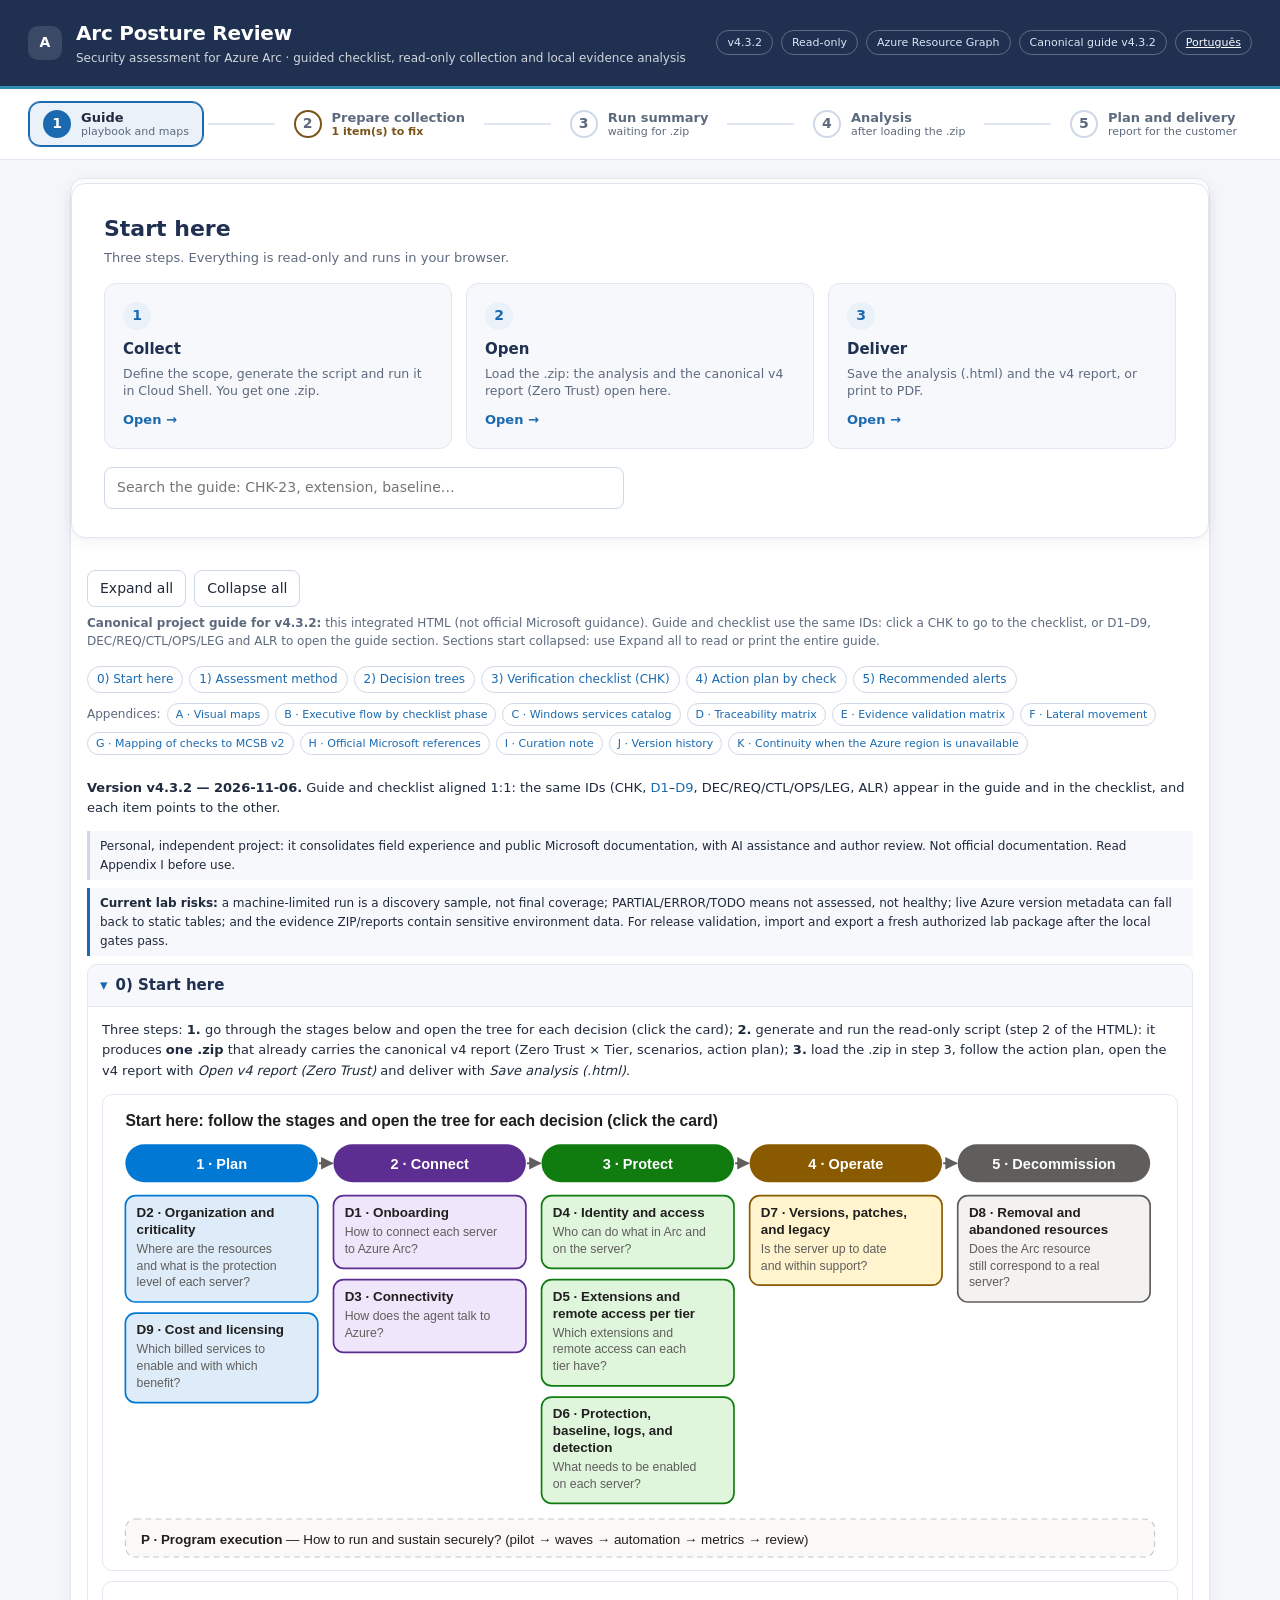
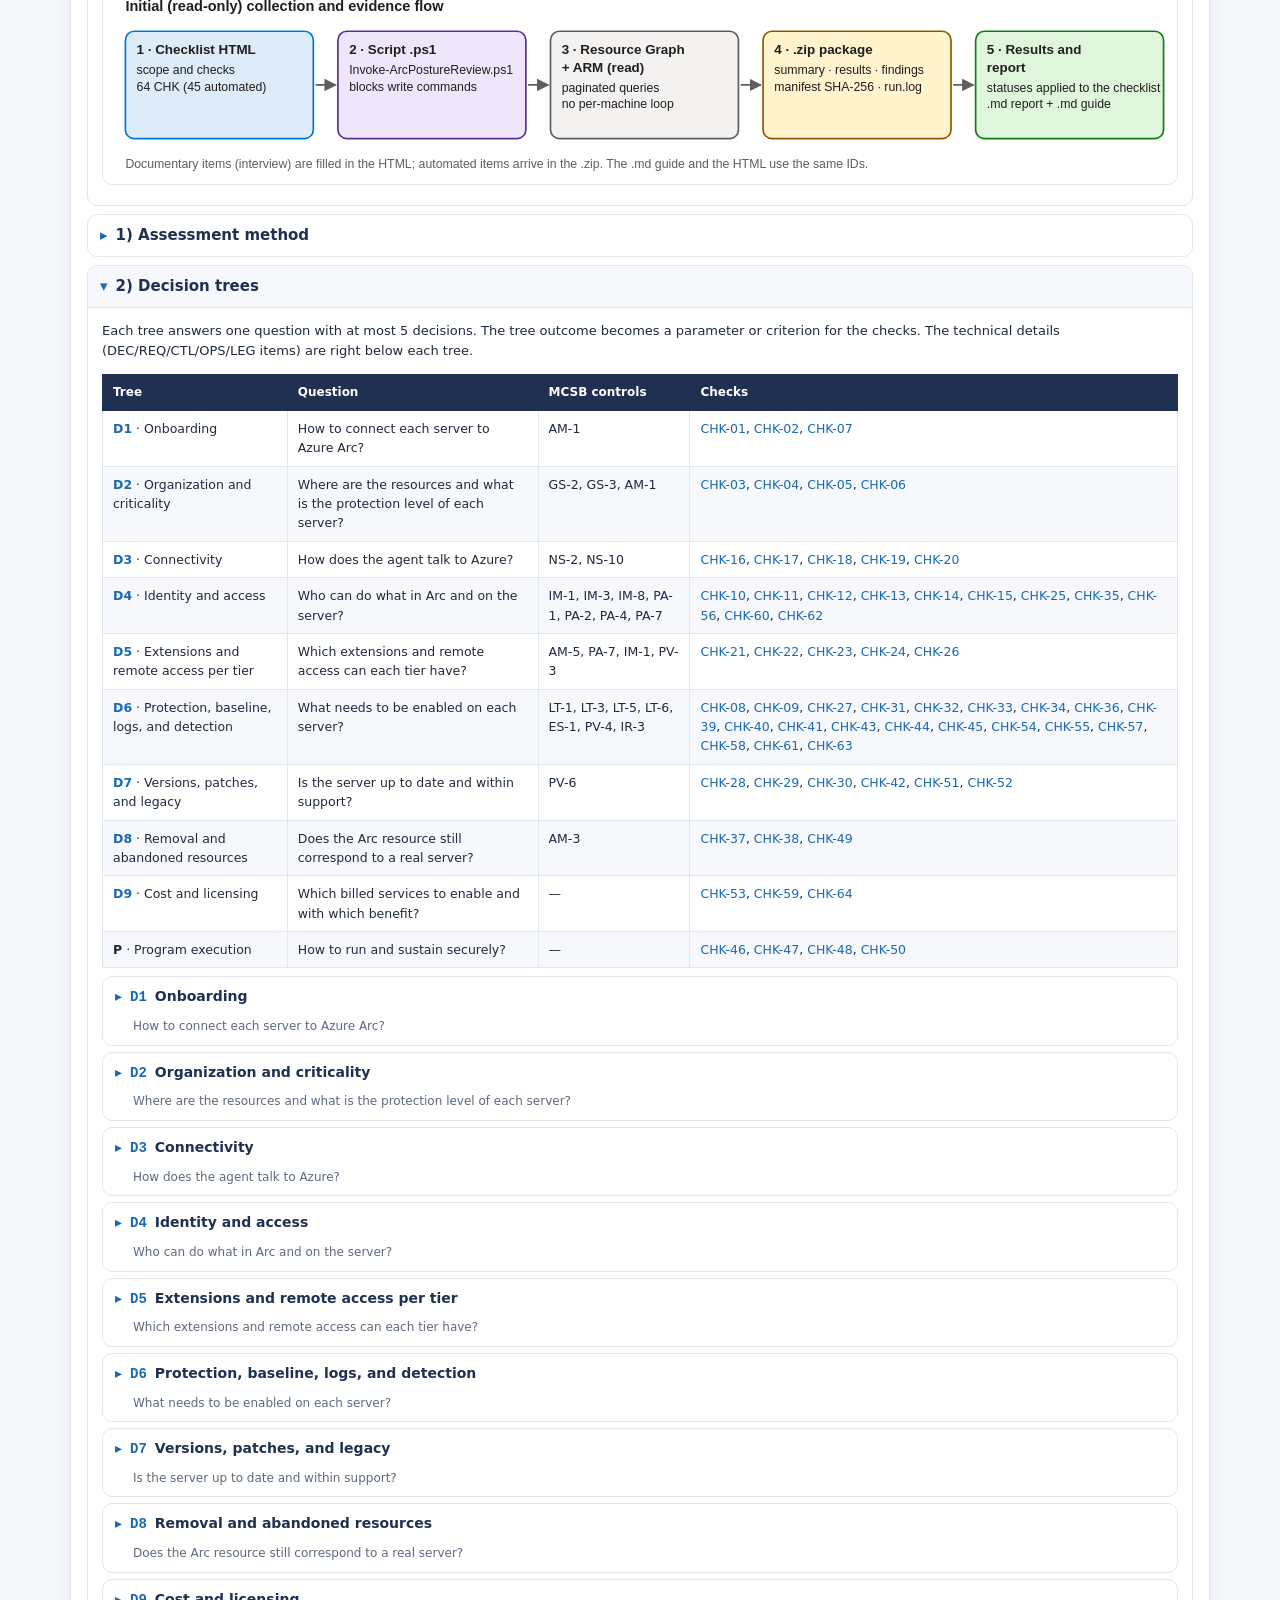
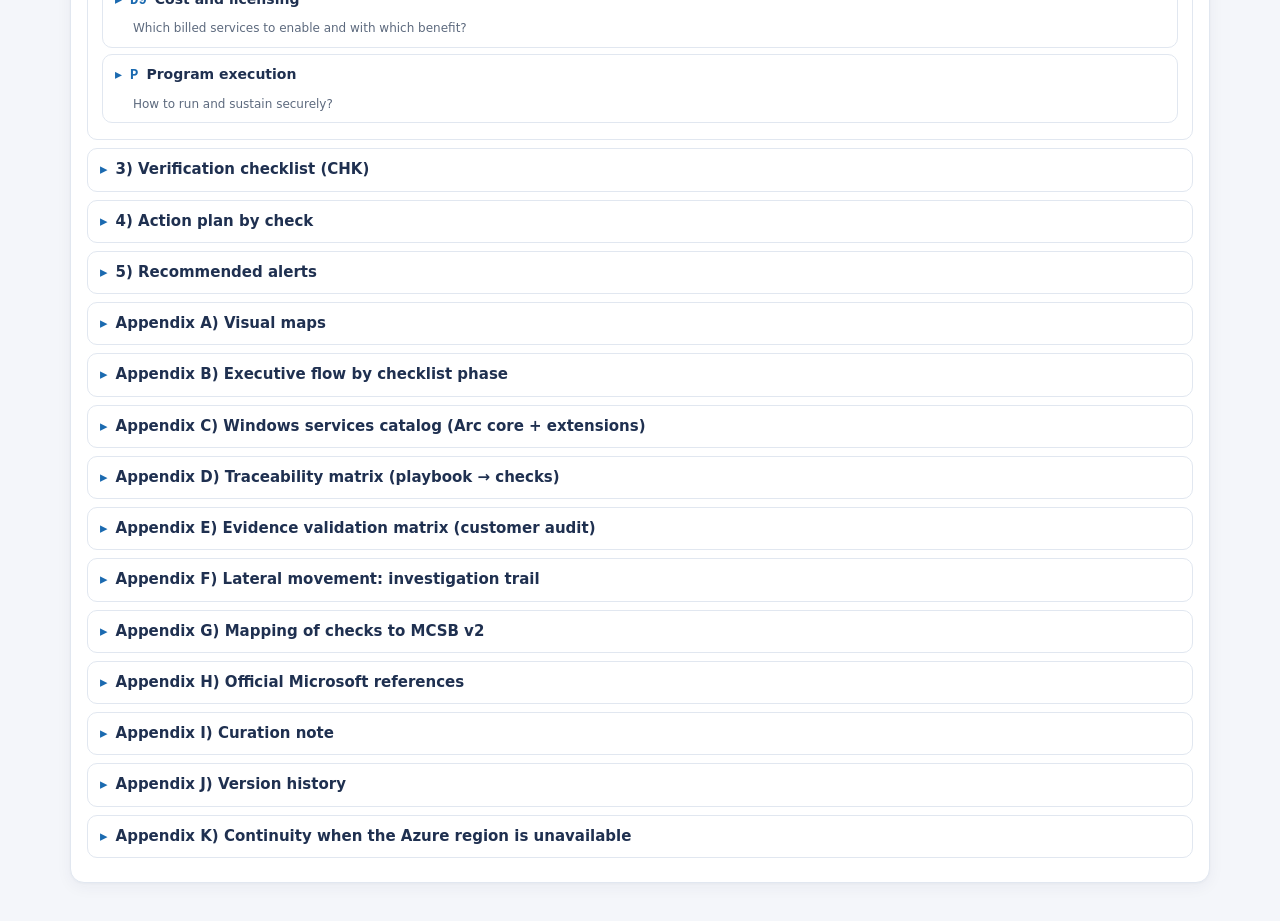
==== commit d686fcff: "v4.3.2: 45-day Expired timeline sourced, keyboard test, Firefox and WebKit navigation Co-authored-by" ====
--- a/index.html
+++ b/index.html
@@ -544,7 +544,7 @@
     <h1>Arc Posture Review</h1>
     <div class="sub">Security assessment for Azure Arc · guided checklist, read-only collection and local evidence analysis</div>
   </div>
-  <div class="badges"><span class="hb" id="verBadge"></span><span class="hb">Read-only</span><span class="hb">Azure Resource Graph</span><span class="hb">Canonical guide v4.3.1</span><a class="hb" style="color:#fff;text-decoration:underline" href="arc-posture-review.pt-BR.html" hreflang="pt-BR" title="Same version in Portuguese (separate file, same folder)">Português</a></div>
+  <div class="badges"><span class="hb" id="verBadge"></span><span class="hb">Read-only</span><span class="hb">Azure Resource Graph</span><span class="hb">Canonical guide v4.3.2</span><a class="hb" style="color:#fff;text-decoration:underline" href="arc-posture-review.pt-BR.html" hreflang="pt-BR" title="Same version in Portuguese (separate file, same folder)">Português</a></div>
 </header>
 <nav class="wiz" role="tablist" aria-label="Steps">
 <button class="tab wstep" data-tab="guide" type="button" role="tab"><span class="wn">1</span><span class="wt"><b>Guide</b><small id="ws-guide">playbook and maps</small></span></button>
@@ -667,9 +667,9 @@
         <div class="gbar">
           <button class="btn" id="btnGuideOpen" type="button">Expand all</button>
           <button class="btn" id="btnGuideClose" type="button">Collapse all</button>
-          <span class="hint" style="margin:0"><b>Canonical project guide for v4.3.1:</b> this integrated HTML (not official Microsoft guidance). Guide and checklist use the same IDs: click a CHK to go to the checklist, or D1–D9, DEC/REQ/CTL/OPS/LEG and ALR to open the guide section. Sections start collapsed: use Expand all to read or print the entire guide.</span>
+          <span class="hint" style="margin:0"><b>Canonical project guide for v4.3.2:</b> this integrated HTML (not official Microsoft guidance). Guide and checklist use the same IDs: click a CHK to go to the checklist, or D1–D9, DEC/REQ/CTL/OPS/LEG and ALR to open the guide section. Sections start collapsed: use Expand all to read or print the entire guide.</span>
         </div>
-        <div class="guide"><nav class="toc"><a class="jump" data-target="g-START" tabindex="0">0) Start here</a><a class="jump" data-target="g-MET" tabindex="0">1) Assessment method</a><a class="jump" data-target="g-TREES" tabindex="0">2) Decision trees</a><a class="jump" data-target="g-CHK" tabindex="0">3) Verification checklist (CHK)</a><a class="jump" data-target="g-PLAN" tabindex="0">4) Action plan by check</a><a class="jump" data-target="g-ALR" tabindex="0">5) Recommended alerts</a></nav><nav class="toc toca"><span class="hint" style="margin:0">Appendices:</span><a class="jump" data-target="s-291" tabindex="0">A · Visual maps</a><a class="jump" data-target="s-310" tabindex="0">B · Executive flow by checklist phase</a><a class="jump" data-target="g-SVC" tabindex="0">C · Windows services catalog</a><a class="jump" data-target="s-319" tabindex="0">D · Traceability matrix</a><a class="jump" data-target="g-EVD" tabindex="0">E · Evidence validation matrix</a><a class="jump" data-target="g-LAT" tabindex="0">F · Lateral movement</a><a class="jump" data-target="s-329" tabindex="0">G · Mapping of checks to MCSB v2</a><a class="jump" data-target="s-333" tabindex="0">H · Official Microsoft references</a><a class="jump" data-target="s-369" tabindex="0">I · Curation note</a><a class="jump" data-target="s-374" tabindex="0">J · Version history</a><a class="jump" data-target="s-386" tabindex="0">K · Continuity when the Azure region is unavailable</a></nav><p><strong>Version v4.3.1 — 2026-11-06.</strong> Guide and checklist aligned 1:1: the same IDs (CHK, <a class="jump" data-target="g-D1" tabindex="0">D1</a>–<a class="jump" data-target="g-D9" tabindex="0">D9</a>, DEC/REQ/CTL/OPS/LEG, ALR) appear in the guide and in the checklist, and each item points to the other.</p><blockquote class="">Personal, independent project: it consolidates field experience and public Microsoft documentation, with AI assistance and author review. Not official documentation. Read Appendix I before use.</blockquote><blockquote class="verif"><strong>Current lab risks:</strong> a machine-limited run is a discovery sample, not final coverage; PARTIAL/ERROR/TODO means not assessed, not healthy; live Azure version metadata can fall back to static tables; and the evidence ZIP/reports contain sensitive environment data. For release validation, import and export a fresh authorized lab package after the local gates pass.</blockquote><div class="act gf gf3 open"><h3 id="g-START" class="acth" role="button" tabindex="0" aria-expanded="true">0) Start here</h3><div class="gfb"><p>Three steps: <strong>1.</strong> go through the stages below and open the tree for each decision (click the card); <strong>2.</strong> generate and run the read-only script (step 2 of the HTML): it produces <strong>one .zip</strong> that already carries the canonical v4 report (Zero Trust × Tier, scenarios, action plan); <strong>3.</strong> load the .zip in step 3, follow the action plan, open the v4 report with <em>Open v4 report (Zero Trust)</em> and deliver with <em>Save analysis (.html)</em>.</p><div class="dgwrap"><svg class="dg" viewBox="0 0 960 425" role="img" aria-label="Start here" xmlns="http://www.w3.org/2000/svg"><defs><marker id="ah" viewBox="0 0 10 10" refX="9" refY="5" markerWidth="7" markerHeight="7" orient="auto-start-reverse"><path d="M0,0 L10,5 L0,10 z" fill="#605e5c"/></marker></defs><rect x="0" y="0" width="960" height="425" rx="10" fill="#ffffff"/><text x="20" y="28" font-size="14" fill="#201f1e" text-anchor="start" font-weight="700">Start here: follow the stages and open the tree for each decision (click the card)</text><rect x="20" y="44" width="172" height="34" rx="17" fill="#0078d4"/><text x="106" y="66" font-size="13" font-weight="700" fill="#ffffff" text-anchor="middle">1 · Plan</text><line x1="193" y1="61" x2="205" y2="61" stroke="#605e5c" stroke-width="1.6" marker-end="url(#ah)"/><a data-target="g-D2" tabindex="0" style="cursor:pointer"><rect x="20" y="90" width="172" height="95" rx="9" fill="#deecf9" stroke="#0078d4" stroke-width="1.5"/><text x="30" y="109" font-size="12" font-weight="700" fill="#201f1e">D2 · Organization and</text><text x="30" y="124" font-size="12" font-weight="700" fill="#201f1e">criticality</text><text x="30" y="141" font-size="11" fill="#605e5c">Where are the resources</text><text x="30" y="156" font-size="11" fill="#605e5c">and what is the protection</text><text x="30" y="171" font-size="11" fill="#605e5c">level of each server?</text></a><a data-target="g-D9" tabindex="0" style="cursor:pointer"><rect x="20" y="195" width="172" height="80" rx="9" fill="#deecf9" stroke="#0078d4" stroke-width="1.5"/><text x="30" y="214" font-size="12" font-weight="700" fill="#201f1e">D9 · Cost and licensing</text><text x="30" y="231" font-size="11" fill="#605e5c">Which billed services to</text><text x="30" y="246" font-size="11" fill="#605e5c">enable and with which</text><text x="30" y="261" font-size="11" fill="#605e5c">benefit?</text></a><rect x="206" y="44" width="172" height="34" rx="17" fill="#5c2e91"/><text x="292" y="66" font-size="13" font-weight="700" fill="#ffffff" text-anchor="middle">2 · Connect</text><line x1="379" y1="61" x2="391" y2="61" stroke="#605e5c" stroke-width="1.6" marker-end="url(#ah)"/><a data-target="g-D1" tabindex="0" style="cursor:pointer"><rect x="206" y="90" width="172" height="65" rx="9" fill="#efe6fb" stroke="#5c2e91" stroke-width="1.5"/><text x="216" y="109" font-size="12" font-weight="700" fill="#201f1e">D1 · Onboarding</text><text x="216" y="126" font-size="11" fill="#605e5c">How to connect each server</text><text x="216" y="141" font-size="11" fill="#605e5c">to Azure Arc?</text></a><a data-target="g-D3" tabindex="0" style="cursor:pointer"><rect x="206" y="165" width="172" height="65" rx="9" fill="#efe6fb" stroke="#5c2e91" stroke-width="1.5"/><text x="216" y="184" font-size="12" font-weight="700" fill="#201f1e">D3 · Connectivity</text><text x="216" y="201" font-size="11" fill="#605e5c">How does the agent talk to</text><text x="216" y="216" font-size="11" fill="#605e5c">Azure?</text></a><rect x="392" y="44" width="172" height="34" rx="17" fill="#107c10"/><text x="478" y="66" font-size="13" font-weight="700" fill="#ffffff" text-anchor="middle">3 · Protect</text><line x1="565" y1="61" x2="577" y2="61" stroke="#605e5c" stroke-width="1.6" marker-end="url(#ah)"/><a data-target="g-D4" tabindex="0" style="cursor:pointer"><rect x="392" y="90" width="172" height="65" rx="9" fill="#dff6dd" stroke="#107c10" stroke-width="1.5"/><text x="402" y="109" font-size="12" font-weight="700" fill="#201f1e">D4 · Identity and access</text><text x="402" y="126" font-size="11" fill="#605e5c">Who can do what in Arc and</text><text x="402" y="141" font-size="11" fill="#605e5c">on the server?</text></a><a data-target="g-D5" tabindex="0" style="cursor:pointer"><rect x="392" y="165" width="172" height="95" rx="9" fill="#dff6dd" stroke="#107c10" stroke-width="1.5"/><text x="402" y="184" font-size="12" font-weight="700" fill="#201f1e">D5 · Extensions and</text><text x="402" y="199" font-size="12" font-weight="700" fill="#201f1e">remote access per tier</text><text x="402" y="216" font-size="11" fill="#605e5c">Which extensions and</text><text x="402" y="231" font-size="11" fill="#605e5c">remote access can each</text><text x="402" y="246" font-size="11" fill="#605e5c">tier have?</text></a><a data-target="g-D6" tabindex="0" style="cursor:pointer"><rect x="392" y="270" width="172" height="95" rx="9" fill="#dff6dd" stroke="#107c10" stroke-width="1.5"/><text x="402" y="289" font-size="12" font-weight="700" fill="#201f1e">D6 · Protection,</text><text x="402" y="304" font-size="12" font-weight="700" fill="#201f1e">baseline, logs, and</text><text x="402" y="319" font-size="12" font-weight="700" fill="#201f1e">detection</text><text x="402" y="336" font-size="11" fill="#605e5c">What needs to be enabled</text><text x="402" y="351" font-size="11" fill="#605e5c">on each server?</text></a><rect x="578" y="44" width="172" height="34" rx="17" fill="#8a5a00"/><text x="664" y="66" font-size="13" font-weight="700" fill="#ffffff" text-anchor="middle">4 · Operate</text><line x1="751" y1="61" x2="763" y2="61" stroke="#605e5c" stroke-width="1.6" marker-end="url(#ah)"/><a data-target="g-D7" tabindex="0" style="cursor:pointer"><rect x="578" y="90" width="172" height="80" rx="9" fill="#fff4ce" stroke="#8a5a00" stroke-width="1.5"/><text x="588" y="109" font-size="12" font-weight="700" fill="#201f1e">D7 · Versions, patches,</text><text x="588" y="124" font-size="12" font-weight="700" fill="#201f1e">and legacy</text><text x="588" y="141" font-size="11" fill="#605e5c">Is the server up to date</text><text x="588" y="156" font-size="11" fill="#605e5c">and within support?</text></a><rect x="764" y="44" width="172" height="34" rx="17" fill="#605e5c"/><text x="850" y="66" font-size="13" font-weight="700" fill="#ffffff" text-anchor="middle">5 · Decommission</text><a data-target="g-D8" tabindex="0" style="cursor:pointer"><rect x="764" y="90" width="172" height="95" rx="9" fill="#f3f2f1" stroke="#605e5c" stroke-width="1.5"/><text x="774" y="109" font-size="12" font-weight="700" fill="#201f1e">D8 · Removal and</text><text x="774" y="124" font-size="12" font-weight="700" fill="#201f1e">abandoned resources</text><text x="774" y="141" font-size="11" fill="#605e5c">Does the Arc resource</text><text x="774" y="156" font-size="11" fill="#605e5c">still correspond to a real</text><text x="774" y="171" font-size="11" fill="#605e5c">server?</text></a><a data-target="g-P" tabindex="0" style="cursor:pointer"><rect x="20" y="379" width="920" height="34" rx="9" fill="#faf9f8" stroke="#c8c6c4" stroke-dasharray="5 4"/><text x="34" y="401" font-size="12" fill="#201f1e"><tspan font-weight="700">P · Program execution</tspan> — How to run and sustain securely? (pilot → waves → automation → metrics → review)</text></a></svg></div><div class="dgwrap"><svg class="dg" viewBox="0 0 960 180" role="img" aria-label="Collection flow" xmlns="http://www.w3.org/2000/svg"><defs><marker id="ah" viewBox="0 0 10 10" refX="9" refY="5" markerWidth="7" markerHeight="7" orient="auto-start-reverse"><path d="M0,0 L10,5 L0,10 z" fill="#605e5c"/></marker></defs><rect x="0" y="0" width="960" height="180" rx="10" fill="#ffffff"/><text x="20" y="26" font-size="13" fill="#201f1e" text-anchor="start" font-weight="700">Initial (read-only) collection and evidence flow</text><rect x="20" y="44" width="168" height="96" rx="8" fill="#deecf9" stroke="#0078d4" stroke-width="1.5"/><text x="30" y="64" font-size="12" font-weight="700" fill="#201f1e">1 · Checklist HTML</text><text x="30" y="82" font-size="11" fill="#201f1e">scope and checks</text><text x="30" y="97" font-size="11" fill="#201f1e">64 CHK (45 automated)</text><line x1="190" y1="92" x2="208" y2="92" stroke="#605e5c" stroke-width="1.6" marker-end="url(#ah)"/><rect x="210" y="44" width="168" height="96" rx="8" fill="#efe6fb" stroke="#5c2e91" stroke-width="1.5"/><text x="220" y="64" font-size="12" font-weight="700" fill="#201f1e">2 · Script .ps1</text><text x="220" y="82" font-size="11" fill="#201f1e">Invoke-ArcPostureReview.ps1</text><text x="220" y="97" font-size="11" fill="#201f1e">blocks write commands</text><line x1="380" y1="92" x2="398" y2="92" stroke="#605e5c" stroke-width="1.6" marker-end="url(#ah)"/><rect x="400" y="44" width="168" height="96" rx="8" fill="#f3f2f1" stroke="#605e5c" stroke-width="1.5"/><text x="410" y="64" font-size="12" font-weight="700" fill="#201f1e">3 · Resource Graph</text><text x="410" y="80" font-size="12" font-weight="700" fill="#201f1e">+ ARM (read)</text><text x="410" y="98" font-size="11" fill="#201f1e">paginated queries</text><text x="410" y="113" font-size="11" fill="#201f1e">no per-machine loop</text><line x1="570" y1="92" x2="588" y2="92" stroke="#605e5c" stroke-width="1.6" marker-end="url(#ah)"/><rect x="590" y="44" width="168" height="96" rx="8" fill="#fff4ce" stroke="#8a5a00" stroke-width="1.5"/><text x="600" y="64" font-size="12" font-weight="700" fill="#201f1e">4 · .zip package</text><text x="600" y="82" font-size="11" fill="#201f1e">summary · results · findings</text><text x="600" y="97" font-size="11" fill="#201f1e">manifest SHA-256 · run.log</text><line x1="760" y1="92" x2="778" y2="92" stroke="#605e5c" stroke-width="1.6" marker-end="url(#ah)"/><rect x="780" y="44" width="168" height="96" rx="8" fill="#dff6dd" stroke="#107c10" stroke-width="1.5"/><text x="790" y="64" font-size="12" font-weight="700" fill="#201f1e">5 · Results and</text><text x="790" y="80" font-size="12" font-weight="700" fill="#201f1e">report</text><text x="790" y="98" font-size="11" fill="#201f1e">statuses applied to the checklist</text><text x="790" y="113" font-size="11" fill="#201f1e">.md report + .md guide</text><text x="20" y="166" font-size="11" fill="#605e5c" text-anchor="start">Documentary items (interview) are filled in the HTML; automated items arrive in the .zip. The .md guide and the HTML use the same IDs.</text></svg></div></div></div><div class="act gf gf3"><h3 id="g-MET" class="acth" role="button" tabindex="0" aria-expanded="false">1) Assessment method</h3><div class="gfb" hidden><p>The kit follows the public Microsoft practice to <strong>sustain the security posture</strong> from the <a href="https://learn.microsoft.com/en-us/azure/cloud-adoption-framework/secure/overview" target="_blank" rel="noopener">Cloud Adoption Framework — Secure</a>: recurring assessment, prioritized remediation, control automation and evidence-based reporting. The measurement standard is the <a href="https://learn.microsoft.com/en-us/security/benchmark/azure/overview" target="_blank" rel="noopener">Microsoft Cloud Security Benchmark (MCSB)</a>, the default Defender for Cloud benchmark, whose controls map to <strong>CIS Controls v8.1</strong>, <strong>NIST SP 800-53 Rev.5</strong>, <strong>PCI-DSS v4</strong>, <strong>NIST CSF 2.0</strong>, <strong>ISO 27001:2022</strong> and <strong>SOC 2</strong>. The IDs used are from <strong>MCSB v2</strong> (preview, supersedes v1). The published <a href="https://learn.microsoft.com/en-us/security/benchmark/azure/baselines/azure-arc-enabled-servers-security-baseline" target="_blank" rel="noopener">Arc-enabled servers security baseline</a> still uses v1; because control IDs are kept across versions (v2 removed the Governance and strategy domain and added DevOps and AI), the <in>In the Arc baseline?</em> column remains valid.</p><div class="act gf gf4"><h4 id="s-8" class="acth" role="button" tabindex="0" aria-expanded="false">1.1 Applied cycle</h4><div class="gfb" hidden><div class="tw"><table class="gt"><thead><tr><th>Cycle stage</th><th>What the kit does</th><th>Where</th></tr></thead><tbody><tr><td><strong>Assess</strong></td><td>Read-only collection + documentary items</td><td>Steps 2 and 3 of the HTML</td></tr><tr><td><strong>Measure</strong></td><td>Status per check, grouped by layer and MCSB control; Defender Secure Score</td><td>Step 4 (Analysis)</td></tr><tr><td><strong>Prioritize</strong></td><td>Severity × criticality (tier) × I/C/M timeline</td><td>What to do now / Action plan</td></tr><tr><td><strong>Remediate and automate</strong></td><td>Steps per check; Azure Policy and alerts <a class="jump" data-target="g-ALR-01" tabindex="0">ALR-01</a>..09</td><td>Action plan and Alerts</td></tr><tr><td><strong>Report</strong></td><td>Report with evidence; new collection to compare before × after</td><td>Step 5 (Plan and delivery)</td></tr></tbody></table></div></div></div><div class="act gf gf4"><h4 id="s-10" class="acth" role="button" tabindex="0" aria-expanded="false">1.2 Assessment layers</h4><div class="gfb" hidden><p>Each check belongs to a layer. Only layers 1 to 3 measure compliance; layer 4 measures adherence to customer decisions.</p><div class="tw"><table class="gt"><thead><tr><th>Layer</th><th>Meaning</th><th>Counts toward compliance?</th><th>Checks</th></tr></thead><tbody><tr><td>1 · MCSB</td><td>Microsoft Cloud Security Benchmark control, measured by Defender for Cloud or by the collection</td><td>Yes</td><td>26</td></tr><tr><td>2 · OS baseline</td><td>Windows/Linux security baseline, audited by Machine Configuration</td><td>Yes</td><td>5</td></tr><tr><td>3 · Arc requirement</td><td>Documented product requirement (support, ESU, network, extensions, removal)</td><td>Yes (own indicator)</td><td>17</td></tr><tr><td>4 · Customer decision</td><td>Parameter decided by the customer (tier, regions, tags, retention, usage per tier)</td><td>No: measures adherence to the decision</td><td>10</td></tr><tr><td>P · Program</td><td>Program execution (pilot, waves, automation, review)</td><td>No</td><td>4</td></tr><tr><td>F · FinOps</td><td>Cost and licensing</td><td>No</td><td>2</td></tr></tbody></table></div><ul><li>Official source for the measurement: <a href="https://learn.microsoft.com/en-us/azure/defender-for-cloud/regulatory-compliance-dashboard" target="_blank" rel="noopener">Defender for Cloud regulatory compliance dashboard</a> (MCSB), <a href="https://learn.microsoft.com/en-us/azure/defender-for-cloud/secure-score-security-controls" target="_blank" rel="noopener">Secure Score</a> and <a href="https://learn.microsoft.com/en-us/azure/governance/machine-configuration/overview" target="_blank" rel="noopener">Machine Configuration</a> for the OS baseline.</li><li>Controls listed in the Arc-enabled servers baseline: NS-1, NS-2, IM-1, IM-3, IM-8, PA-1, PA-7, DP-1, DP-3, DP-4, AM-2, LT-1, LT-4, BR-1. The others (PV, ES, LT-3/5/6, IR) apply to the server and to operations.</li><li>The kit index follows the <a href="https://learn.microsoft.com/en-us/azure/defender-for-cloud/secure-score-security-controls" target="_blank" rel="noopener">Secure Score</a> model: each control is worth points by severity weight (High 3, Medium 2, Low 1) and scores by the share of healthy machines; checks with the same cause (for example, MDE missing in <a class="jump" data-target="item-CHK-32" tabindex="0">CHK-32</a> and <a class="jump" data-target="item-CHK-57" tabindex="0">CHK-57</a>) form one control and count once; controls without assessment are left out; the gain of each action matches the Secure Score potential increase. When the finding is not per machine, PASS = 100%, WARN = 50%, FAIL = 0.</li><li>The MCSB control table follows the regulatory compliance dashboard: a control is met when all of its checks pass.</li><li>The index is a reading aid: it <strong>does not replace</strong> Secure Score or the Defender for Cloud MCSB compliance.</li></ul></div></div><div class="act gf gf4"><h4 id="s-14" class="acth" role="button" tabindex="0" aria-expanded="false">1.3 How to read the IDs and status</h4><div class="gfb" hidden><div class="tw"><table class="gt"><thead><tr><th>Prefix</th><th>Meaning</th><th>Where it appears</th></tr></thead><tbody><tr><td><strong><a class="jump" data-target="g-D1" tabindex="0">D1</a>–<a class="jump" data-target="g-D9" tabindex="0">D9</a>, P</strong></td><td>Decision tree (or program execution)</td><td>Section 2</td></tr><tr><td><strong>DEC / REQ / CTL / OPS / LEG</strong></td><td>Playbook item (decision, prerequisite, control, operation, legacy)</td><td>Details within each tree</td></tr><tr><td><strong>CHK-xx</strong></td><td>HTML checklist check (automated by the script or documentary with the customer)</td><td>Section 3 and in the HTML</td></tr><tr><td><strong>ALR-xx</strong></td><td>Recommended alert</td><td>Section 5</td></tr></tbody></table></div><ul><li>Each playbook item ends with <strong>Verified by</strong> (CHKs that prove the item); each CHK lists the layer, the MCSB control, the tree and the playbook references.</li><li>Status: <strong>PASS</strong>, <strong>WARN</strong>, <strong>FAIL</strong>, <strong>INFO</strong>, <strong>N/A</strong>, <strong>ERROR</strong> (collection failed), <strong>PARTIAL</strong> (the evidence cannot support a conclusion, for example missing permission in part of the scope) and <strong>TODO</strong> (pending documentary check).</li><li>Reading results: PASS, WARN and FAIL are measured against each check's criterion; they are not a statement that a practice is insecure. WARN is usually an improvement or hardening opportunity. FAIL is a condition observed with enough evidence (for example NonCompliant, an expired agent or a Free Defender tier). PARTIAL, N/A and TODO mean the evidence is incomplete, not applicable or documentary: they are collection tasks, never findings. The v4 report shows these as Verified gap, Improvement opportunity and Not verified.</li><li>Automated checks are assessed by the read-only script; documentary checks, through interview or evidence with the customer.</li></ul></div></div></div></div><div class="act gf gf3 open"><h3 id="g-TREES" class="acth" role="button" tabindex="0" aria-expanded="true">2) Decision trees</h3><div class="gfb"><p>Each tree answers one question with at most 5 decisions. The tree outcome becomes a parameter or criterion for the checks. The technical details (DEC/REQ/CTL/OPS/LEG items) are right below each tree.</p><div class="tw"><table class="gt"><thead><tr><th>Tree</th><th>Question</th><th>MCSB controls</th><th>Checks</th></tr></thead><tbody><tr><td><strong><a class="jump" data-target="g-D1" tabindex="0">D1</a></strong> · Onboarding</td><td>How to connect each server to Azure Arc?</td><td>AM-1</td><td><a class="jump" data-target="item-CHK-01" tabindex="0">CHK-01</a>, <a class="jump" data-target="item-CHK-02" tabindex="0">CHK-02</a>, <a class="jump" data-target="item-CHK-07" tabindex="0">CHK-07</a></td></tr><tr><td><strong><a class="jump" data-target="g-D2" tabindex="0">D2</a></strong> · Organization and criticality</td><td>Where are the resources and what is the protection level of each server?</td><td>GS-2, GS-3, AM-1</td><td><a class="jump" data-target="item-CHK-03" tabindex="0">CHK-03</a>, <a class="jump" data-target="item-CHK-04" tabindex="0">CHK-04</a>, <a class="jump" data-target="item-CHK-05" tabindex="0">CHK-05</a>, <a class="jump" data-target="item-CHK-06" tabindex="0">CHK-06</a></td></tr><tr><td><strong><a class="jump" data-target="g-D3" tabindex="0">D3</a></strong> · Connectivity</td><td>How does the agent talk to Azure?</td><td>NS-2, NS-10</td><td><a class="jump" data-target="item-CHK-16" tabindex="0">CHK-16</a>, <a class="jump" data-target="item-CHK-17" tabindex="0">CHK-17</a>, <a class="jump" data-target="item-CHK-18" tabindex="0">CHK-18</a>, <a class="jump" data-target="item-CHK-19" tabindex="0">CHK-19</a>, <a class="jump" data-target="item-CHK-20" tabindex="0">CHK-20</a></td></tr><tr><td><strong><a class="jump" data-target="g-D4" tabindex="0">D4</a></strong> · Identity and access</td><td>Who can do what in Arc and on the server?</td><td>IM-1, IM-3, IM-8, PA-1, PA-2, PA-4, PA-7</td><td><a class="jump" data-target="item-CHK-10" tabindex="0">CHK-10</a>, <a class="jump" data-target="item-CHK-11" tabindex="0">CHK-11</a>, <a class="jump" data-target="item-CHK-12" tabindex="0">CHK-12</a>, <a class="jump" data-target="item-CHK-13" tabindex="0">CHK-13</a>, <a class="jump" data-target="item-CHK-14" tabindex="0">CHK-14</a>, <a class="jump" data-target="item-CHK-15" tabindex="0">CHK-15</a>, <a class="jump" data-target="item-CHK-25" tabindex="0">CHK-25</a>, <a class="jump" data-target="item-CHK-35" tabindex="0">CHK-35</a>, <a class="jump" data-target="item-CHK-56" tabindex="0">CHK-56</a>, <a class="jump" data-target="item-CHK-60" tabindex="0">CHK-60</a>, <a class="jump" data-target="item-CHK-62" tabindex="0">CHK-62</a></td></tr><tr><td><strong><a class="jump" data-target="g-D5" tabindex="0">D5</a></strong> · Extensions and remote access per tier</td><td>Which extensions and remote access can each tier have?</td><td>AM-5, PA-7, IM-1, PV-3</td><td><a class="jump" data-target="item-CHK-21" tabindex="0">CHK-21</a>, <a class="jump" data-target="item-CHK-22" tabindex="0">CHK-22</a>, <a class="jump" data-target="item-CHK-23" tabindex="0">CHK-23</a>, <a class="jump" data-target="item-CHK-24" tabindex="0">CHK-24</a>, <a class="jump" data-target="item-CHK-26" tabindex="0">CHK-26</a></td></tr><tr><td><strong><a class="jump" data-target="g-D6" tabindex="0">D6</a></strong> · Protection, baseline, logs, and detection</td><td>What needs to be enabled on each server?</td><td>LT-1, LT-3, LT-5, LT-6, ES-1, PV-4, IR-3</td><td><a class="jump" data-target="item-CHK-08" tabindex="0">CHK-08</a>, <a class="jump" data-target="item-CHK-09" tabindex="0">CHK-09</a>, <a class="jump" data-target="item-CHK-27" tabindex="0">CHK-27</a>, <a class="jump" data-target="item-CHK-31" tabindex="0">CHK-31</a>, <a class="jump" data-target="item-CHK-32" tabindex="0">CHK-32</a>, <a class="jump" data-target="item-CHK-33" tabindex="0">CHK-33</a>, <a class="jump" data-target="item-CHK-34" tabindex="0">CHK-34</a>, <a class="jump" data-target="item-CHK-36" tabindex="0">CHK-36</a>, <a class="jump" data-target="item-CHK-39" tabindex="0">CHK-39</a>, <a class="jump" data-target="item-CHK-40" tabindex="0">CHK-40</a>, <a class="jump" data-target="item-CHK-41" tabindex="0">CHK-41</a>, <a class="jump" data-target="item-CHK-43" tabindex="0">CHK-43</a>, <a class="jump" data-target="item-CHK-44" tabindex="0">CHK-44</a>, <a class="jump" data-target="item-CHK-45" tabindex="0">CHK-45</a>, <a class="jump" data-target="item-CHK-54" tabindex="0">CHK-54</a>, <a class="jump" data-target="item-CHK-55" tabindex="0">CHK-55</a>, <a class="jump" data-target="item-CHK-57" tabindex="0">CHK-57</a>, <a class="jump" data-target="item-CHK-58" tabindex="0">CHK-58</a>, <a class="jump" data-target="item-CHK-61" tabindex="0">CHK-61</a>, <a class="jump" data-target="item-CHK-63" tabindex="0">CHK-63</a></td></tr><tr><td><strong><a class="jump" data-target="g-D7" tabindex="0">D7</a></strong> · Versions, patches, and legacy</td><td>Is the server up to date and within support?</td><td>PV-6</td><td><a class="jump" data-target="item-CHK-28" tabindex="0">CHK-28</a>, <a class="jump" data-target="item-CHK-29" tabindex="0">CHK-29</a>, <a class="jump" data-target="item-CHK-30" tabindex="0">CHK-30</a>, <a class="jump" data-target="item-CHK-42" tabindex="0">CHK-42</a>, <a class="jump" data-target="item-CHK-51" tabindex="0">CHK-51</a>, <a class="jump" data-target="item-CHK-52" tabindex="0">CHK-52</a></td></tr><tr><td><strong><a class="jump" data-target="g-D8" tabindex="0">D8</a></strong> · Removal and abandoned resources</td><td>Does the Arc resource still correspond to a real server?</td><td>AM-3</td><td><a class="jump" data-target="item-CHK-37" tabindex="0">CHK-37</a>, <a class="jump" data-target="item-CHK-38" tabindex="0">CHK-38</a>, <a class="jump" data-target="item-CHK-49" tabindex="0">CHK-49</a></td></tr><tr><td><strong><a class="jump" data-target="g-D9" tabindex="0">D9</a></strong> · Cost and licensing</td><td>Which billed services to enable and with which benefit?</td><td>—</td><td><a class="jump" data-target="item-CHK-53" tabindex="0">CHK-53</a>, <a class="jump" data-target="item-CHK-59" tabindex="0">CHK-59</a>, <a class="jump" data-target="item-CHK-64" tabindex="0">CHK-64</a></td></tr><tr><td><strong>P</strong> · Program execution</td><td>How to run and sustain securely?</td><td>—</td><td><a class="jump" data-target="item-CHK-46" tabindex="0">CHK-46</a>, <a class="jump" data-target="item-CHK-47" tabindex="0">CHK-47</a>, <a class="jump" data-target="item-CHK-48" tabindex="0">CHK-48</a>, <a class="jump" data-target="item-CHK-50" tabindex="0">CHK-50</a></td></tr></tbody></table></div><div class="act gf gf4"><h4 id="g-D1" class="acth" role="button" tabindex="0" aria-expanded="false"><span class="pid">D1</span> Onboarding<span class="gq">How to connect each server to Azure Arc?</span></h4><div class="gfb" hidden><p><div class="dgwrap"><svg class="dg" viewBox="0 0 960 496" role="img" aria-label="D1 Onboarding" xmlns="http://www.w3.org/2000/svg"><defs><marker id="ah" viewBox="0 0 10 10" refX="9" refY="5" markerWidth="7" markerHeight="7" orient="auto-start-reverse"><path d="M0,0 L10,5 L0,10 z" fill="#605e5c"/></marker></defs><rect x="0" y="0" width="960" height="496" rx="10" fill="#ffffff"/><text x="20" y="28" font-size="15" fill="#201f1e" text-anchor="start" font-weight="700">D1 · Onboarding</text><text x="20" y="48" font-size="12" fill="#605e5c" text-anchor="start">How to connect each server to Azure Arc?</text><rect x="20" y="66" width="360" height="32" rx="9" fill="#deecf9" stroke="#0078d4" stroke-width="1.5"/><circle cx="38" cy="82" r="11" fill="#0078d4"/><text x="38" y="86" font-size="12" font-weight="700" fill="#ffffff" text-anchor="middle">1</text><text x="56" y="86" font-size="12" fill="#201f1e" font-weight="700">Is the machine a VM in Azure?</text><rect x="440" y="66" width="500" height="32" rx="9" fill="#dff6dd" stroke="#107c10" stroke-width="1.5"/><text x="452" y="86" font-size="12" fill="#201f1e">Do not connect to Arc: use the native VM capabilities</text><line x1="382" y1="82" x2="438" y2="82" stroke="#107c10" stroke-width="1.6" marker-end="url(#ah)"/><text x="392" y="77" font-size="11" fill="#107c10" text-anchor="start" font-weight="700">Yes</text><line x1="60" y1="98" x2="60" y2="118" stroke="#605e5c" stroke-width="1.6" marker-end="url(#ah)"/><text x="68" y="112" font-size="11" fill="#605e5c" text-anchor="start" font-weight="700">No</text><rect x="20" y="120" width="360" height="48" rx="9" fill="#deecf9" stroke="#0078d4" stroke-width="1.5"/><circle cx="38" cy="144" r="11" fill="#0078d4"/><text x="38" y="148" font-size="12" font-weight="700" fill="#ffffff" text-anchor="middle">2</text><text x="56" y="140" font-size="12" fill="#201f1e" font-weight="700">Is it in AWS/GCP and do you want automatic</text><text x="56" y="156" font-size="12" fill="#201f1e" font-weight="700">discovery?</text><rect x="440" y="120" width="500" height="32" rx="9" fill="#dff6dd" stroke="#107c10" stroke-width="1.5"/><text x="452" y="140" font-size="12" fill="#201f1e">Multicloud connector</text><line x1="382" y1="136" x2="438" y2="136" stroke="#107c10" stroke-width="1.6" marker-end="url(#ah)"/><text x="392" y="131" font-size="11" fill="#107c10" text-anchor="start" font-weight="700">Yes</text><line x1="60" y1="168" x2="60" y2="188" stroke="#605e5c" stroke-width="1.6" marker-end="url(#ah)"/><text x="68" y="182" font-size="11" fill="#605e5c" text-anchor="start" font-weight="700">No</text><rect x="20" y="190" width="360" height="32" rx="9" fill="#deecf9" stroke="#0078d4" stroke-width="1.5"/><circle cx="38" cy="206" r="11" fill="#0078d4"/><text x="38" y="210" font-size="12" font-weight="700" fill="#ffffff" text-anchor="middle">3</text><text x="56" y="210" font-size="12" fill="#201f1e" font-weight="700">Is it on Azure Local?</text><rect x="440" y="190" width="500" height="32" rx="9" fill="#dff6dd" stroke="#107c10" stroke-width="1.5"/><text x="452" y="210" font-size="12" fill="#201f1e">Already integrated with Arc (Distributed location)</text><line x1="382" y1="206" x2="438" y2="206" stroke="#107c10" stroke-width="1.6" marker-end="url(#ah)"/><text x="392" y="201" font-size="11" fill="#107c10" text-anchor="start" font-weight="700">Yes</text><line x1="60" y1="222" x2="60" y2="242" stroke="#605e5c" stroke-width="1.6" marker-end="url(#ah)"/><text x="68" y="236" font-size="11" fill="#605e5c" text-anchor="start" font-weight="700">No</text><rect x="20" y="244" width="360" height="48" rx="9" fill="#deecf9" stroke="#0078d4" stroke-width="1.5"/><circle cx="38" cy="268" r="11" fill="#0078d4"/><text x="38" y="272" font-size="12" font-weight="700" fill="#ffffff" text-anchor="middle">4</text><text x="56" y="264" font-size="12" fill="#201f1e" font-weight="700">Is it a vCenter/SCVMM VM and do you want to</text><text x="56" y="280" font-size="12" fill="#201f1e" font-weight="700">operate it through the host?</text><rect x="440" y="244" width="500" height="32" rx="9" fill="#dff6dd" stroke="#107c10" stroke-width="1.5"/><text x="452" y="264" font-size="12" fill="#201f1e">On-prem management platform</text><line x1="382" y1="260" x2="438" y2="260" stroke="#107c10" stroke-width="1.6" marker-end="url(#ah)"/><text x="392" y="255" font-size="11" fill="#107c10" text-anchor="start" font-weight="700">Yes</text><rect x="440" y="284" width="500" height="32" rx="9" fill="#f3f2f1" stroke="#605e5c" stroke-width="1.5"/><text x="452" y="304" font-size="12" fill="#201f1e">Any environment script (at scale: service principal, OPS-03)</text><path d="M200 292 H200 V300 H438" fill="none" stroke="#605e5c" stroke-width="1.6" marker-end="url(#ah)"/><text x="208" y="295" font-size="11" fill="#605e5c" text-anchor="start" font-weight="700">No</text><rect x="20" y="338" width="360" height="32" rx="9" fill="#deecf9" stroke="#0078d4" stroke-width="1.5"/><circle cx="38" cy="354" r="11" fill="#0078d4"/><text x="38" y="358" font-size="12" font-weight="700" fill="#ffffff" text-anchor="middle">5</text><text x="56" y="358" font-size="12" fill="#201f1e" font-weight="700">Has SQL Server?</text><rect x="440" y="338" width="500" height="32" rx="9" fill="#dff6dd" stroke="#107c10" stroke-width="1.5"/><text x="452" y="358" font-size="12" fill="#201f1e">SQL Server onboarding (agent + SQL extension)</text><line x1="382" y1="354" x2="438" y2="354" stroke="#107c10" stroke-width="1.6" marker-end="url(#ah)"/><text x="392" y="349" font-size="11" fill="#107c10" text-anchor="start" font-weight="700">Yes</text><rect x="440" y="378" width="500" height="32" rx="9" fill="#f3f2f1" stroke="#605e5c" stroke-width="1.5"/><text x="452" y="398" font-size="12" fill="#201f1e">Agent only</text><path d="M200 370 H200 V394 H438" fill="none" stroke="#605e5c" stroke-width="1.6" marker-end="url(#ah)"/><text x="208" y="389" font-size="11" fill="#605e5c" text-anchor="start" font-weight="700">No</text><rect x="20" y="432" width="920" height="32" rx="9" fill="#fff4ce" stroke="#8a5a00" stroke-width="1.5"/><text x="32" y="452" font-size="12" fill="#201f1e">Expected result: Method per server group recorded; providers registered; eligible OS.</text><text x="20" y="480" font-size="11" fill="#605e5c" text-anchor="start">MCSB controls: AM-1 · Details: DEC-01, DEC-02, REQ-01, REQ-05</text></svg></div><ul><li><strong>Verified by:</strong> <a class="jump" data-target="item-CHK-01" tabindex="0">CHK-01</a>, <a class="jump" data-target="item-CHK-02" tabindex="0">CHK-02</a>, <a class="jump" data-target="item-CHK-07" tabindex="0">CHK-07</a></li><li><strong>MCSB controls:</strong> AM-1 · <strong>Details:</strong> <a class="jump" data-target="g-DEC-01" tabindex="0">DEC-01</a>, <a class="jump" data-target="g-DEC-02" tabindex="0">DEC-02</a>, <a class="jump" data-target="g-REQ-01" tabindex="0">REQ-01</a>, <a class="jump" data-target="g-REQ-05" tabindex="0">REQ-05</a></li><li><strong>CAF (Arc-enabled servers):</strong> <a href="https://learn.microsoft.com/en-us/azure/azure-arc/choose-service" target="_blank" rel="noopener">Choose the Azure Arc service</a></li></ul><div class="act gf gf5"><h5 id="s-24" class="acth" role="button" tabindex="0" aria-expanded="false">Tree <a class="jump" data-target="g-D1" tabindex="0">D1</a> as a table</h5><div class="gfb" hidden><div class="tw"><table class="gt"><thead><tr><th>#</th><th>Decision</th><th>If yes</th><th>If no</th></tr></thead><tbody><tr><td>1</td><td>Is the machine a VM in Azure?</td><td>Do not connect to Arc: use the native VM capabilities</td><td>Continue</td></tr><tr><td>2</td><td>Is it in AWS/GCP and do you want automatic discovery?</td><td>Multicloud connector</td><td>Continue</td></tr><tr><td>3</td><td>Is it on Azure Local?</td><td>Already integrated with Arc (Distributed location)</td><td>Continue</td></tr><tr><td>4</td><td>Is it a vCenter/SCVMM VM and do you want to operate it through the host?</td><td>On-prem management platform</td><td><in>Any environment</em> script (at scale: service principal, <a class="jump" data-target="g-OPS-03" tabindex="0">OPS-03</a>)</td></tr><tr><td>5</td><td>Has SQL Server?</td><td>SQL Server onboarding (agent + SQL extension)</td><td>Agent only</td></tr></tbody></table></div><ul><li><strong>Expected result:</strong> Method per server group recorded; providers registered; eligible OS.</li></ul></div></div><div class="act gf gf5"><h5 id="g-DEC-01" class="acth" role="button" tabindex="0" aria-expanded="false"><span class="pid">DEC-01</span> Which Arc service to use per environment type</h5><div class="gfb" hidden><div class="dgwrap"><svg class="dg" viewBox="0 0 960 466" role="img" aria-label="Decision DEC-01" xmlns="http://www.w3.org/2000/svg"><defs><marker id="ah" viewBox="0 0 10 10" refX="9" refY="5" markerWidth="7" markerHeight="7" orient="auto-start-reverse"><path d="M0,0 L10,5 L0,10 z" fill="#605e5c"/></marker></defs><rect x="0" y="0" width="960" height="466" rx="10" fill="#ffffff"/><text x="20" y="26" font-size="13" fill="#201f1e" text-anchor="start" font-weight="700">DEC-01 — Which onboarding method to use (portal Help me choose wizard)</text><text x="24" y="52" font-size="11" fill="#605e5c" text-anchor="start" font-weight="700">1 · Where are the workloads?</text><text x="190" y="52" font-size="11" fill="#605e5c" text-anchor="start" font-weight="700">2 · Resource type</text><text x="386" y="52" font-size="11" fill="#605e5c" text-anchor="start" font-weight="700">3 · Special scenario</text><text x="652" y="52" font-size="11" fill="#605e5c" text-anchor="start" font-weight="700">Recommended method</text><rect x="20" y="62" width="150" height="232" rx="8" fill="#f3f2f1" stroke="#605e5c" stroke-width="1.5"/><text x="30" y="82" font-size="12" font-weight="700" fill="#201f1e">On-premises</text><rect x="20" y="302" width="150" height="136" rx="8" fill="#f3f2f1" stroke="#605e5c" stroke-width="1.5"/><text x="30" y="322" font-size="12" font-weight="700" fill="#201f1e">Cloud</text><rect x="186" y="62" width="180" height="136" rx="8" fill="#deecf9" stroke="#0078d4" stroke-width="1.5"/><text x="196" y="82" font-size="11" font-weight="700" fill="#201f1e">Physical servers or VMs</text><line x1="170" y1="130" x2="184" y2="130" stroke="#605e5c" stroke-width="1.6" marker-end="url(#ah)"/><rect x="186" y="206" width="180" height="40" rx="8" fill="#deecf9" stroke="#0078d4" stroke-width="1.5"/><text x="196" y="226" font-size="11" font-weight="700" fill="#201f1e">SQL Server</text><line x1="170" y1="226" x2="184" y2="226" stroke="#605e5c" stroke-width="1.6" marker-end="url(#ah)"/><rect x="186" y="254" width="180" height="40" rx="8" fill="#deecf9" stroke="#0078d4" stroke-width="1.5"/><text x="196" y="274" font-size="11" font-weight="700" fill="#201f1e">Kubernetes</text><line x1="170" y1="274" x2="184" y2="274" stroke="#605e5c" stroke-width="1.6" marker-end="url(#ah)"/><rect x="186" y="302" width="180" height="40" rx="8" fill="#deecf9" stroke="#0078d4" stroke-width="1.5"/><text x="196" y="322" font-size="11" font-weight="700" fill="#201f1e">AWS</text><line x1="170" y1="322" x2="184" y2="322" stroke="#605e5c" stroke-width="1.6" marker-end="url(#ah)"/><rect x="186" y="350" width="180" height="40" rx="8" fill="#deecf9" stroke="#0078d4" stroke-width="1.5"/><text x="196" y="370" font-size="11" font-weight="700" fill="#201f1e">GCP</text><line x1="170" y1="370" x2="184" y2="370" stroke="#605e5c" stroke-width="1.6" marker-end="url(#ah)"/><rect x="186" y="398" width="180" height="40" rx="8" fill="#deecf9" stroke="#0078d4" stroke-width="1.5"/><text x="196" y="418" font-size="11" font-weight="700" fill="#201f1e">OCI or another cloud</text><line x1="170" y1="418" x2="184" y2="418" stroke="#605e5c" stroke-width="1.6" marker-end="url(#ah)"/><rect x="382" y="62" width="250" height="40" rx="8" fill="#fff4ce" stroke="#8a5a00" stroke-width="1.5"/><text x="392" y="82" font-size="11" font-weight="700" fill="#201f1e">Refresh/expansion in distributed location</text><line x1="366" y1="82" x2="380" y2="82" stroke="#605e5c" stroke-width="1.6" marker-end="url(#ah)"/><line x1="632" y1="82" x2="646" y2="82" stroke="#605e5c" stroke-width="1.6" marker-end="url(#ah)"/><rect x="382" y="110" width="250" height="40" rx="8" fill="#fff4ce" stroke="#8a5a00" stroke-width="1.5"/><text x="392" y="130" font-size="11" font-weight="700" fill="#201f1e">Advanced VM management (lifecycle)</text><line x1="366" y1="130" x2="380" y2="130" stroke="#605e5c" stroke-width="1.6" marker-end="url(#ah)"/><line x1="632" y1="130" x2="646" y2="130" stroke="#605e5c" stroke-width="1.6" marker-end="url(#ah)"/><rect x="382" y="158" width="250" height="40" rx="8" fill="#fff4ce" stroke="#8a5a00" stroke-width="1.5"/><text x="392" y="178" font-size="11" font-weight="700" fill="#201f1e">No or not sure</text><line x1="366" y1="178" x2="380" y2="178" stroke="#605e5c" stroke-width="1.6" marker-end="url(#ah)"/><line x1="632" y1="178" x2="646" y2="178" stroke="#605e5c" stroke-width="1.6" marker-end="url(#ah)"/><rect x="648" y="62" width="300" height="40" rx="8" fill="#dff6dd" stroke="#107c10" stroke-width="1.5"/><text x="658" y="82" font-size="11" font-weight="700" fill="#201f1e">Azure Local · 30–90 min</text><rect x="648" y="110" width="300" height="40" rx="8" fill="#dff6dd" stroke="#107c10" stroke-width="1.5"/><text x="658" y="130" font-size="11" font-weight="700" fill="#201f1e">Arc VMware vSphere / SCVMM · 30–90 min</text><rect x="648" y="158" width="300" height="40" rx="8" fill="#dff6dd" stroke="#107c10" stroke-width="1.5"/><text x="658" y="178" font-size="11" font-weight="700" fill="#201f1e">Arc-enabled servers · 5–15 min</text><rect x="648" y="206" width="300" height="40" rx="8" fill="#dff6dd" stroke="#107c10" stroke-width="1.5"/><text x="658" y="226" font-size="11" font-weight="700" fill="#201f1e">Onboard SQL Server (agent + SQL extension)</text><line x1="366" y1="226" x2="646" y2="226" stroke="#605e5c" stroke-width="1.6" marker-end="url(#ah)" stroke-dasharray="4 4"/><rect x="648" y="254" width="300" height="40" rx="8" fill="#f3f2f1" stroke="#605e5c" stroke-width="1.5" stroke-dasharray="5 4"/><text x="658" y="274" font-size="11" font-weight="700" fill="#201f1e">Arc-enabled Kubernetes (out of scope)</text><line x1="366" y1="274" x2="646" y2="274" stroke="#605e5c" stroke-width="1.6" marker-end="url(#ah)" stroke-dasharray="4 4"/><rect x="648" y="302" width="300" height="40" rx="8" fill="#dff6dd" stroke="#107c10" stroke-width="1.5"/><text x="658" y="322" font-size="11" font-weight="700" fill="#201f1e">Multicloud connector · 30–90 min</text><line x1="366" y1="322" x2="646" y2="322" stroke="#605e5c" stroke-width="1.6" marker-end="url(#ah)" stroke-dasharray="4 4"/><rect x="648" y="350" width="300" height="40" rx="8" fill="#dff6dd" stroke="#107c10" stroke-width="1.5"/><text x="658" y="370" font-size="11" font-weight="700" fill="#201f1e">Multicloud connector (preview)</text><line x1="366" y1="370" x2="646" y2="370" stroke="#605e5c" stroke-width="1.6" marker-end="url(#ah)" stroke-dasharray="4 4"/><rect x="648" y="398" width="300" height="40" rx="8" fill="#dff6dd" stroke="#107c10" stroke-width="1.5"/><text x="658" y="418" font-size="11" font-weight="700" fill="#201f1e">Arc-enabled servers (any environment)</text><line x1="366" y1="418" x2="646" y2="418" stroke="#605e5c" stroke-width="1.6" marker-end="url(#ah)" stroke-dasharray="4 4"/><text x="20" y="452" font-size="11" fill="#605e5c" text-anchor="start">All options start with deploying the Arc agent. Times: Azure Arc portal › Explore onboarding methods (2026-10-22).</text></svg></div><p>The flow follows the three questions of the portal <strong>Help me choose</strong> assistant (Azure Arc › <in>Explore onboarding methods</em>). All options start by deploying the Arc agent on the resource.</p><div class="tw"><table class="gt"><thead><tr><th>Portal method</th><th>Best for</th><th>Initial onboarding time</th><th>Recommended environments</th></tr></thead><tbody><tr><td><strong>Any environment</strong> (generated script)</td><td>Flexibility</td><td>5–15 min</td><td>AWS, GCP, Azure Local, VMware, SCVMM; also physical and OCI</td></tr><tr><td><strong>Multiclouds</strong> (Multicloud connector)</td><td>Scale and automatic discovery in public cloud</td><td>30–90 min</td><td>AWS; GCP in preview</td></tr><tr><td><strong>Distributed location</strong> (Azure Local)</td><td>New or refreshed infrastructure</td><td>30–90 min</td><td>Azure Local (Arc already integrated; joint Microsoft and vendor support)</td></tr><tr><td><strong>On-prem management platform</strong></td><td>Operate VMs from the host (create, resize, start/stop)</td><td>30–90 min</td><td>VMware vCenter, SCVMM</td></tr></tbody></table></div><ul><li><strong>SQL Server:</strong> the portal recommends SQL Server onboarding, with a script that installs the Arc agent and the SQL extension in any environment.</li><li><strong>Cost:</strong> inventory, organization, Resource Graph, SSH/Run Command/Custom Script and <in>VM self-service</em> on VMware/SCVMM are free; management and security services are charged when enabled (see <strong><a class="jump" data-target="g-REQ-09" tabindex="0">REQ-09</a></strong>).</li><li><strong>ESU:</strong> VMs on Azure Local and Azure VMware Solution receive ESU at no cost and must <strong>not</strong> be enrolled in ESU via Arc.</li><li>References: <a href="https://azure.microsoft.com/en-us/pricing/details/azure-arc/core-control-plane/" target="_blank" rel="noopener">Azure Arc pricing</a> · <a href="https://learn.microsoft.com/en-us/azure/azure-arc/servers/prepare-extended-security-updates" target="_blank" rel="noopener">Prepare to deliver ESUs</a> · <a href="https://learn.microsoft.com/en-us/azure/azure-arc/servers/deployment-options" target="_blank" rel="noopener">Arc-enabled servers deployment options</a></li></ul><blockquote class="verif"><strong>Verified by:</strong> <a class="jump" data-target="item-CHK-02" tabindex="0">CHK-02</a> — Arc service per environment type (Documentary)</blockquote></div></div><div class="act gf gf5"><h5 id="g-DEC-02" class="acth" role="button" tabindex="0" aria-expanded="false"><span class="pid">DEC-02</span> Mixed scenario (on-prem + AWS/GCP + OCI)</h5><div class="gfb" hidden><ul><li><strong>Recommended pattern</strong>:<ul><li>AWS/GCP requiring auto-discovery: <strong>Multicloud connector</strong></li><li>OCI + on-premises: <strong>Arc-enabled servers (standard deployment)</strong></li></ul></li><li>Result: a single governance in Azure for different origins.</li></ul><blockquote class="verif"><strong>Verified by:</strong> <a class="jump" data-target="item-CHK-02" tabindex="0">CHK-02</a> — Arc service per environment type (Documentary)</blockquote></div></div><div class="act gf gf5"><h5 id="g-REQ-01" class="acth" role="button" tabindex="0" aria-expanded="false"><span class="pid">REQ-01</span> Eligibility inventory</h5><div class="gfb" hidden><ul><li>Supported OS, connectivity, local privilege to install the agent.</li></ul><blockquote class="verif"><strong>Verified by:</strong> <a class="jump" data-target="item-CHK-01" tabindex="0">CHK-01</a> — Inventory and eligibility of Arc machines (Automated)</blockquote></div></div><div class="act gf gf5"><h5 id="g-REQ-05" class="acth" role="button" tabindex="0" aria-expanded="false"><span class="pid">REQ-05</span> Provider registration</h5><div class="gfb" hidden><p>Validate the providers below as the baseline of this guide:</p><div class="tw"><table class="gt"><thead><tr><th>Provider</th><th>Reason</th></tr></thead><tbody><tr><td><code>Microsoft.HybridCompute</code></td><td>Base Arc-enabled servers resource</td></tr><tr><td><code>Microsoft.Network</code></td><td>Private Link, network, and connectivity</td></tr><tr><td><code>Microsoft.HybridConnectivity</code></td><td>Hybrid connectivity features (includes scenarios with Admin Center)</td></tr><tr><td><code>Microsoft.AzureArcData</code></td><td>SQL Arc / Arc-enabled data services in the server scope</td></tr><tr><td><code>Microsoft.Insights</code></td><td>AMA, DCR/DCE, and diagnostics</td></tr><tr><td><code>Microsoft.OperationalInsights</code></td><td>Log Analytics (monitoring and SIEM)</td></tr><tr><td><code>Microsoft.Security</code></td><td>Defender for Cloud</td></tr><tr><td><code>Microsoft.PolicyInsights</code></td><td>Azure Policy compliance</td></tr><tr><td><code>Microsoft.GuestConfiguration</code></td><td>Machine Configuration / Guest Configuration</td></tr><tr><td><code>Microsoft.Automation</code></td><td>Automation Account and Hybrid Runbook Worker</td></tr><tr><td><code>Microsoft.KeyVault</code></td><td>Secrets and vault management</td></tr><tr><td><code>Microsoft.ResourceGraph</code></td><td>Inventory and hygiene queries at scale</td></tr><tr><td><code>Microsoft.Maintenance</code></td><td>Update Manager maintenance configurations</td></tr></tbody></table></div><blockquote class="">Final list of this playbook for Arc-enabled servers. In this context, do not include Kubernetes providers.</blockquote><blockquote class="">In the checklist: <strong>essential</strong> (FAIL if missing) = <code>Microsoft.HybridCompute</code>, <code>Microsoft.GuestConfiguration</code>, <code>Microsoft.HybridConnectivity</code>; the others are <strong>recommended</strong> (WARN).</blockquote><blockquote class="verif"><strong>Verified by:</strong> <a class="jump" data-target="item-CHK-07" tabindex="0">CHK-07</a> — Registered resource providers (Automated)</blockquote></div></div></div></div><div class="act gf gf4"><h4 id="g-D2" class="acth" role="button" tabindex="0" aria-expanded="false"><span class="pid">D2</span> Organization and criticality<span class="gq">Where are the resources and what is the protection level of each server?</span></h4><div class="gfb" hidden><p><div class="dgwrap"><svg class="dg" viewBox="0 0 960 522" role="img" aria-label="D2 Organization and criticality" xmlns="http://www.w3.org/2000/svg"><defs><marker id="ah" viewBox="0 0 10 10" refX="9" refY="5" markerWidth="7" markerHeight="7" orient="auto-start-reverse"><path d="M0,0 L10,5 L0,10 z" fill="#605e5c"/></marker></defs><rect x="0" y="0" width="960" height="522" rx="10" fill="#ffffff"/><text x="20" y="28" font-size="15" fill="#201f1e" text-anchor="start" font-weight="700">D2 · Organization and criticality</text><text x="20" y="48" font-size="12" fill="#605e5c" text-anchor="start">Where are the resources and what is the protection level of each server?</text><rect x="20" y="66" width="360" height="48" rx="9" fill="#deecf9" stroke="#0078d4" stroke-width="1.5"/><circle cx="38" cy="90" r="11" fill="#0078d4"/><text x="38" y="94" font-size="12" font-weight="700" fill="#ffffff" text-anchor="middle">1</text><text x="56" y="86" font-size="12" fill="#201f1e" font-weight="700">Is there already a landing zone (management</text><text x="56" y="102" font-size="12" fill="#201f1e" font-weight="700">groups and subscriptions per environment)?</text><rect x="440" y="66" width="500" height="32" rx="9" fill="#dff6dd" stroke="#107c10" stroke-width="1.5"/><text x="452" y="86" font-size="12" fill="#201f1e">Use the existing hierarchy</text><line x1="382" y1="82" x2="438" y2="82" stroke="#107c10" stroke-width="1.6" marker-end="url(#ah)"/><text x="392" y="77" font-size="11" fill="#107c10" text-anchor="start" font-weight="700">Yes</text><rect x="440" y="106" width="500" height="48" rx="9" fill="#f3f2f1" stroke="#605e5c" stroke-width="1.5"/><text x="452" y="126" font-size="12" fill="#201f1e">Choose a landing zone option (CAF) and review the Arc-enabled</text><text x="452" y="142" font-size="12" fill="#201f1e">servers accelerator</text><path d="M200 114 H200 V130 H438" fill="none" stroke="#605e5c" stroke-width="1.6" marker-end="url(#ah)"/><text x="208" y="125" font-size="11" fill="#605e5c" text-anchor="start" font-weight="700">No</text><rect x="20" y="176" width="360" height="48" rx="9" fill="#deecf9" stroke="#0078d4" stroke-width="1.5"/><circle cx="38" cy="200" r="11" fill="#0078d4"/><text x="38" y="204" font-size="12" font-weight="700" fill="#ffffff" text-anchor="middle">2</text><text x="56" y="196" font-size="12" fill="#201f1e" font-weight="700">Does the server support identity, PKI, backup,</text><text x="56" y="212" font-size="12" fill="#201f1e" font-weight="700">or security?</text><rect x="440" y="176" width="500" height="32" rx="9" fill="#dff6dd" stroke="#107c10" stroke-width="1.5"/><text x="452" y="196" font-size="12" fill="#201f1e">Tier 0: stricter controls</text><line x1="382" y1="192" x2="438" y2="192" stroke="#107c10" stroke-width="1.6" marker-end="url(#ah)"/><text x="392" y="187" font-size="11" fill="#107c10" text-anchor="start" font-weight="700">Yes</text><rect x="440" y="216" width="500" height="32" rx="9" fill="#f3f2f1" stroke="#605e5c" stroke-width="1.5"/><text x="452" y="236" font-size="12" fill="#201f1e">Tier 1 or 2 according to business impact</text><path d="M200 224 H200 V232 H438" fill="none" stroke="#605e5c" stroke-width="1.6" marker-end="url(#ah)"/><text x="208" y="227" font-size="11" fill="#605e5c" text-anchor="start" font-weight="700">No</text><rect x="20" y="270" width="360" height="32" rx="9" fill="#deecf9" stroke="#0078d4" stroke-width="1.5"/><circle cx="38" cy="286" r="11" fill="#0078d4"/><text x="38" y="290" font-size="12" font-weight="700" fill="#ffffff" text-anchor="middle">3</text><text x="56" y="290" font-size="12" fill="#201f1e" font-weight="700">Is there a data residency requirement?</text><rect x="440" y="270" width="500" height="32" rx="9" fill="#dff6dd" stroke="#107c10" stroke-width="1.5"/><text x="452" y="290" font-size="12" fill="#201f1e">Restrict metadata regions (Policy Allowed locations)</text><line x1="382" y1="286" x2="438" y2="286" stroke="#107c10" stroke-width="1.6" marker-end="url(#ah)"/><text x="392" y="281" font-size="11" fill="#107c10" text-anchor="start" font-weight="700">Yes</text><rect x="440" y="310" width="500" height="32" rx="9" fill="#f3f2f1" stroke="#605e5c" stroke-width="1.5"/><text x="452" y="330" font-size="12" fill="#201f1e">Record the default region</text><path d="M200 302 H200 V326 H438" fill="none" stroke="#605e5c" stroke-width="1.6" marker-end="url(#ah)"/><text x="208" y="321" font-size="11" fill="#605e5c" text-anchor="start" font-weight="700">No</text><rect x="20" y="364" width="360" height="32" rx="9" fill="#deecf9" stroke="#0078d4" stroke-width="1.5"/><circle cx="38" cy="380" r="11" fill="#0078d4"/><text x="38" y="384" font-size="12" font-weight="700" fill="#ffffff" text-anchor="middle">4</text><text x="56" y="384" font-size="12" fill="#201f1e" font-weight="700">Does the customer have a tagging standard?</text><rect x="440" y="364" width="500" height="32" rx="9" fill="#dff6dd" stroke="#107c10" stroke-width="1.5"/><text x="452" y="384" font-size="12" fill="#201f1e">Apply with Azure Policy</text><line x1="382" y1="380" x2="438" y2="380" stroke="#107c10" stroke-width="1.6" marker-end="url(#ah)"/><text x="392" y="375" font-size="11" fill="#107c10" text-anchor="start" font-weight="700">Yes</text><rect x="440" y="404" width="500" height="32" rx="9" fill="#f3f2f1" stroke="#605e5c" stroke-width="1.5"/><text x="452" y="424" font-size="12" fill="#201f1e">Adopt the recommended set (REQ-02)</text><path d="M200 396 H200 V420 H438" fill="none" stroke="#605e5c" stroke-width="1.6" marker-end="url(#ah)"/><text x="208" y="415" font-size="11" fill="#605e5c" text-anchor="start" font-weight="700">No</text><rect x="20" y="458" width="920" height="32" rx="9" fill="#fff4ce" stroke="#8a5a00" stroke-width="1.5"/><text x="32" y="478" font-size="12" fill="#201f1e">Expected result: Tier per server (tag or RG), allowed regions, and tags: they become collection parameters.</text><text x="20" y="506" font-size="11" fill="#605e5c" text-anchor="start">MCSB controls: GS-2, GS-3, AM-1 · Details: DEC-03, DEC-04, REQ-02, CTL-08</text></svg></div><ul><li><strong>Verified by:</strong> <a class="jump" data-target="item-CHK-03" tabindex="0">CHK-03</a>, <a class="jump" data-target="item-CHK-04" tabindex="0">CHK-04</a>, <a class="jump" data-target="item-CHK-05" tabindex="0">CHK-05</a>, <a class="jump" data-target="item-CHK-06" tabindex="0">CHK-06</a></li><li><strong>MCSB controls:</strong> GS-2, GS-3, AM-1 · <strong>Details:</strong> <a class="jump" data-target="g-DEC-03" tabindex="0">DEC-03</a>, <a class="jump" data-target="g-DEC-04" tabindex="0">DEC-04</a>, <a class="jump" data-target="g-REQ-02" tabindex="0">REQ-02</a>, <a class="jump" data-target="g-CTL-08" tabindex="0">CTL-08</a></li><li><strong>CAF (Arc-enabled servers):</strong> <a href="https://learn.microsoft.com/en-us/azure/cloud-adoption-framework/scenarios/hybrid/arc-enabled-servers/eslz-resource-organization" target="_blank" rel="noopener">Resource organization</a></li></ul><div class="act gf gf5"><h5 id="s-49" class="acth" role="button" tabindex="0" aria-expanded="false">Tree <a class="jump" data-target="g-D2" tabindex="0">D2</a> as a table</h5><div class="gfb" hidden><div class="tw"><table class="gt"><thead><tr><th>#</th><th>Decision</th><th>If yes</th><th>If no</th></tr></thead><tbody><tr><td>1</td><td>Is there already a landing zone (management groups and subscriptions per environment)?</td><td>Use the existing hierarchy</td><td>Choose a landing zone option (CAF) and review the Arc-enabled servers accelerator</td></tr><tr><td>2</td><td>Does the server support identity, PKI, backup, or security?</td><td>Tier 0: stricter controls</td><td>Tier 1 or 2 according to business impact</td></tr><tr><td>3</td><td>Is there a data residency requirement?</td><td>Restrict metadata regions (Policy <in>Allowed locations</em>)</td><td>Record the default region</td></tr><tr><td>4</td><td>Does the customer have a tagging standard?</td><td>Apply with Azure Policy</td><td>Adopt the recommended set (<a class="jump" data-target="g-REQ-02" tabindex="0">REQ-02</a>)</td></tr></tbody></table></div><ul><li><strong>Expected result:</strong> Tier per server (tag or RG), allowed regions, and tags: they become collection parameters.</li></ul></div></div><div class="act gf gf5"><h5 id="g-DEC-03" class="acth" role="button" tabindex="0" aria-expanded="false"><span class="pid">DEC-03</span> Landing zone and resource organization</h5><div class="gfb" hidden><ul><li>Structure by <strong>Management Group / Subscription / Resource Group</strong>.</li><li>Separate platform/network/security from workloads.</li><li>Define Arc RGs by environment/region.</li></ul><blockquote class="verif"><strong>Verified by:</strong> <a class="jump" data-target="item-CHK-03" tabindex="0">CHK-03</a> — Landing zone and resource organization (Documentary)</blockquote></div></div><div class="act gf gf5"><h5 id="g-DEC-04" class="acth" role="button" tabindex="0" aria-expanded="false"><span class="pid">DEC-04</span> Criticality profile</h5><div class="gfb" hidden><ul><li>Classify machines into <strong>Tier 0 / Tier 1 / Tier 2</strong>.</li><li>Tier 0 with the most restrictive controls (Run Command/Admin Center blocked by default).</li></ul><blockquote class="verif"><strong>Verified by:</strong> <a class="jump" data-target="item-CHK-04" tabindex="0">CHK-04</a> — Criticality profile (Tier 0/1/2) (Documentary) · <a class="jump" data-target="item-CHK-26" tabindex="0">CHK-26</a> — Run Command and Admin Center per tier (Documentary)</blockquote></div></div><div class="act gf gf5"><h5 id="g-REQ-02" class="acth" role="button" tabindex="0" aria-expanded="false"><span class="pid">REQ-02</span> Tag model (recommended — good practice)</h5><div class="gfb" hidden><p>Tags are <strong>optional</strong>: a good-practice recommendation for governance, cost, and operations, not a requirement for Arc to work.</p><p>Recommended tags:</p><ul><li><code>env</code> — environment (prd, hml, dev)</li><li><code>owner</code> — technical owner</li><li><code>criticality</code> — tier (Tier 0/1/2, see <a class="jump" data-target="g-DEC-04" tabindex="0">DEC-04</a>)</li><li><code>costCenter</code> — cost center</li><li><code>dataClassification</code> — information classification</li><li><code>patchWindow</code> — maintenance window</li></ul><p>The list is configurable in the checklist (<in>Recommended tags</em> field); a missing tag generates <strong>INFO</strong>, not a failure.</p><blockquote class="verif"><strong>Verified by:</strong> <a class="jump" data-target="item-CHK-06" tabindex="0">CHK-06</a> — Recommended tags (best practice) (Automated)</blockquote></div></div><div class="act gf gf5"><h5 id="g-CTL-08" class="acth" role="button" tabindex="0" aria-expanded="false"><span class="pid">CTL-08</span> Data residency and region</h5><div class="gfb" hidden><ul><li>Select the region based on latency/compliance criteria from onboarding.</li></ul><blockquote class="verif"><strong>Verified by:</strong> <a class="jump" data-target="item-CHK-05" tabindex="0">CHK-05</a> — Metadata region and data residency (Automated)</blockquote></div></div></div></div><div class="act gf gf4"><h4 id="g-D3" class="acth" role="button" tabindex="0" aria-expanded="false"><span class="pid">D3</span> Connectivity<span class="gq">How does the agent talk to Azure?</span></h4><div class="gfb" hidden><p><div class="dgwrap"><svg class="dg" viewBox="0 0 960 552" role="img" aria-label="D3 Connectivity" xmlns="http://www.w3.org/2000/svg"><defs><marker id="ah" viewBox="0 0 10 10" refX="9" refY="5" markerWidth="7" markerHeight="7" orient="auto-start-reverse"><path d="M0,0 L10,5 L0,10 z" fill="#605e5c"/></marker></defs><rect x="0" y="0" width="960" height="552" rx="10" fill="#ffffff"/><text x="20" y="28" font-size="15" fill="#201f1e" text-anchor="start" font-weight="700">D3 · Connectivity</text><text x="20" y="48" font-size="12" fill="#605e5c" text-anchor="start">How does the agent talk to Azure?</text><rect x="20" y="66" width="360" height="48" rx="9" fill="#deecf9" stroke="#0078d4" stroke-width="1.5"/><circle cx="38" cy="90" r="11" fill="#0078d4"/><text x="38" y="94" font-size="12" font-weight="700" fill="#ffffff" text-anchor="middle">1</text><text x="56" y="86" font-size="12" fill="#201f1e" font-weight="700">Does traffic need to be private and is there</text><text x="56" y="102" font-size="12" fill="#201f1e" font-weight="700">ExpressRoute/VPN?</text><rect x="440" y="66" width="500" height="48" rx="9" fill="#dff6dd" stroke="#107c10" stroke-width="1.5"/><text x="452" y="86" font-size="12" fill="#201f1e">Private Link Scope + private endpoint + private DNS (public access</text><text x="452" y="102" font-size="12" fill="#201f1e">cleared)</text><line x1="382" y1="90" x2="438" y2="90" stroke="#107c10" stroke-width="1.6" marker-end="url(#ah)"/><text x="392" y="85" font-size="11" fill="#107c10" text-anchor="start" font-weight="700">Yes</text><line x1="60" y1="114" x2="60" y2="134" stroke="#605e5c" stroke-width="1.6" marker-end="url(#ah)"/><text x="68" y="128" font-size="11" fill="#605e5c" text-anchor="start" font-weight="700">No</text><rect x="20" y="136" width="360" height="48" rx="9" fill="#deecf9" stroke="#0078d4" stroke-width="1.5"/><circle cx="38" cy="160" r="11" fill="#0078d4"/><text x="38" y="164" font-size="12" font-weight="700" fill="#ffffff" text-anchor="middle">2</text><text x="56" y="156" font-size="12" fill="#201f1e" font-weight="700">Is there a corporate proxy and is the goal to</text><text x="56" y="172" font-size="12" fill="#201f1e" font-weight="700">reduce allowed URLs?</text><rect x="440" y="136" width="500" height="32" rx="9" fill="#dff6dd" stroke="#107c10" stroke-width="1.5"/><text x="452" y="156" font-size="12" fill="#201f1e">Arc gateway (no TLS inspection on the gateway)</text><line x1="382" y1="152" x2="438" y2="152" stroke="#107c10" stroke-width="1.6" marker-end="url(#ah)"/><text x="392" y="147" font-size="11" fill="#107c10" text-anchor="start" font-weight="700">Yes</text><line x1="60" y1="184" x2="60" y2="204" stroke="#605e5c" stroke-width="1.6" marker-end="url(#ah)"/><text x="68" y="198" font-size="11" fill="#605e5c" text-anchor="start" font-weight="700">No</text><rect x="20" y="206" width="360" height="48" rx="9" fill="#deecf9" stroke="#0078d4" stroke-width="1.5"/><circle cx="38" cy="230" r="11" fill="#0078d4"/><text x="38" y="234" font-size="12" font-weight="700" fill="#ffffff" text-anchor="middle">3</text><text x="56" y="226" font-size="12" fill="#201f1e" font-weight="700">Does outbound traffic need to go through a</text><text x="56" y="242" font-size="12" fill="#201f1e" font-weight="700">firewall in Azure?</text><rect x="440" y="206" width="500" height="32" rx="9" fill="#dff6dd" stroke="#107c10" stroke-width="1.5"/><text x="452" y="226" font-size="12" fill="#201f1e">Azure Firewall Explicit Proxy</text><line x1="382" y1="222" x2="438" y2="222" stroke="#107c10" stroke-width="1.6" marker-end="url(#ah)"/><text x="392" y="217" font-size="11" fill="#107c10" text-anchor="start" font-weight="700">Yes</text><rect x="440" y="246" width="500" height="32" rx="9" fill="#f3f2f1" stroke="#605e5c" stroke-width="1.5"/><text x="452" y="266" font-size="12" fill="#201f1e">Direct public with URL/Service Tags allowlist</text><path d="M200 254 H200 V262 H438" fill="none" stroke="#605e5c" stroke-width="1.6" marker-end="url(#ah)"/><text x="208" y="257" font-size="11" fill="#605e5c" text-anchor="start" font-weight="700">No</text><rect x="20" y="300" width="360" height="32" rx="9" fill="#deecf9" stroke="#0078d4" stroke-width="1.5"/><circle cx="38" cy="316" r="11" fill="#0078d4"/><text x="38" y="320" font-size="12" font-weight="700" fill="#ffffff" text-anchor="middle">4</text><text x="56" y="320" font-size="12" fill="#201f1e" font-weight="700">Do you need Windows Admin Center or SSH via Arc?</text><rect x="440" y="300" width="500" height="32" rx="9" fill="#dff6dd" stroke="#107c10" stroke-width="1.5"/><text x="452" y="320" font-size="12" fill="#201f1e">Do not use Private Link on these machines</text><line x1="382" y1="316" x2="438" y2="316" stroke="#107c10" stroke-width="1.6" marker-end="url(#ah)"/><text x="392" y="311" font-size="11" fill="#107c10" text-anchor="start" font-weight="700">Yes</text><rect x="440" y="340" width="500" height="32" rx="9" fill="#f3f2f1" stroke="#605e5c" stroke-width="1.5"/><text x="452" y="360" font-size="12" fill="#201f1e">No additional restriction</text><path d="M200 332 H200 V356 H438" fill="none" stroke="#605e5c" stroke-width="1.6" marker-end="url(#ah)"/><text x="208" y="351" font-size="11" fill="#605e5c" text-anchor="start" font-weight="700">No</text><rect x="20" y="394" width="360" height="32" rx="9" fill="#deecf9" stroke="#0078d4" stroke-width="1.5"/><circle cx="38" cy="410" r="11" fill="#0078d4"/><text x="38" y="414" font-size="12" font-weight="700" fill="#ffffff" text-anchor="middle">5</text><text x="56" y="414" font-size="12" fill="#201f1e" font-weight="700">Has SQL Server Arc?</text><rect x="440" y="394" width="500" height="32" rx="9" fill="#dff6dd" stroke="#107c10" stroke-width="1.5"/><text x="452" y="414" font-size="12" fill="#201f1e">Allow 443 to .&lt;region&gt;.arcdataservices.com in any model</text><line x1="382" y1="410" x2="438" y2="410" stroke="#107c10" stroke-width="1.6" marker-end="url(#ah)"/><text x="392" y="405" font-size="11" fill="#107c10" text-anchor="start" font-weight="700">Yes</text><rect x="440" y="434" width="500" height="32" rx="9" fill="#f3f2f1" stroke="#605e5c" stroke-width="1.5"/><text x="452" y="454" font-size="12" fill="#201f1e">No additional rule</text><path d="M200 426 H200 V450 H438" fill="none" stroke="#605e5c" stroke-width="1.6" marker-end="url(#ah)"/><text x="208" y="445" font-size="11" fill="#605e5c" text-anchor="start" font-weight="700">No</text><rect x="20" y="488" width="920" height="32" rx="9" fill="#fff4ce" stroke="#8a5a00" stroke-width="1.5"/><text x="32" y="508" font-size="12" fill="#201f1e">Expected result: Connectivity model per server group and approved allowance list.</text><text x="20" y="536" font-size="11" fill="#605e5c" text-anchor="start">MCSB controls: NS-2, NS-10 · Details: DEC-05, DEC-06, DEC-07, DEC-08, CTL-01, REQ-06</text></svg></div><ul><li><strong>Verified by:</strong> <a class="jump" data-target="item-CHK-16" tabindex="0">CHK-16</a>, <a class="jump" data-target="item-CHK-17" tabindex="0">CHK-17</a>, <a class="jump" data-target="item-CHK-18" tabindex="0">CHK-18</a>, <a class="jump" data-target="item-CHK-19" tabindex="0">CHK-19</a>, <a class="jump" data-target="item-CHK-20" tabindex="0">CHK-20</a></li><li><strong>MCSB controls:</strong> NS-2, NS-10 · <strong>Details:</strong> <a class="jump" data-target="g-DEC-05" tabindex="0">DEC-05</a>, <a class="jump" data-target="g-DEC-06" tabindex="0">DEC-06</a>, <a class="jump" data-target="g-DEC-07" tabindex="0">DEC-07</a>, <a class="jump" data-target="g-DEC-08" tabindex="0">DEC-08</a>, <a class="jump" data-target="g-CTL-01" tabindex="0">CTL-01</a>, <a class="jump" data-target="g-REQ-06" tabindex="0">REQ-06</a></li><li><strong>CAF (Arc-enabled servers):</strong> <a href="https://learn.microsoft.com/en-us/azure/cloud-adoption-framework/scenarios/hybrid/arc-enabled-servers/eslz-arc-servers-connectivity" target="_blank" rel="noopener">Network connectivity</a></li></ul><div class="act gf gf5"><h5 id="s-71" class="acth" role="button" tabindex="0" aria-expanded="false">Tree <a class="jump" data-target="g-D3" tabindex="0">D3</a> as a table</h5><div class="gfb" hidden><div class="tw"><table class="gt"><thead><tr><th>#</th><th>Decision</th><th>If yes</th><th>If no</th></tr></thead><tbody><tr><td>1</td><td>Does traffic need to be private and is there ExpressRoute/VPN?</td><td>Private Link Scope + private endpoint + private DNS (public access cleared)</td><td>Continue</td></tr><tr><td>2</td><td>Is there a corporate proxy and is the goal to reduce allowed URLs?</td><td>Arc gateway (no TLS inspection on the gateway)</td><td>Continue</td></tr><tr><td>3</td><td>Does outbound traffic need to go through a firewall in Azure?</td><td>Azure Firewall Explicit Proxy</td><td>Direct public with URL/Service Tags allowlist</td></tr><tr><td>4</td><td>Do you need Windows Admin Center or SSH via Arc?</td><td>Do not use Private Link on these machines</td><td>No additional restriction</td></tr><tr><td>5</td><td>Has SQL Server Arc?</td><td>Allow 443 to <code>*.&lt;region&gt;.arcdataservices.com</code> in any model</td><td>No additional rule</td></tr></tbody></table></div><ul><li><strong>Expected result:</strong> Connectivity model per server group and approved allowance list.</li></ul></div></div><div class="act gf gf5"><h5 id="g-DEC-05" class="acth" role="button" tabindex="0" aria-expanded="false"><span class="pid">DEC-05</span> Connectivity model</h5><div class="gfb" hidden><p>Options, from most restrictive to least restrictive (see diagram A.2):</p><ol><li><strong>Private (preferred)</strong> — Private Link Scope + Private Endpoint via ExpressRoute/VPN + <code>privatelink.his.arc.azure.com</code> and <code>privatelink.guestconfiguration.azure.com</code> zones (Kubernetes: <code>privatelink.dp.kubernetesconfiguration.azure.com</code>). Clear <in>Allow public network access</em> on the scope.</li><li><strong>Controlled public</strong> — Arc gateway (<a class="jump" data-target="g-DEC-06" tabindex="0">DEC-06</a>), explicit proxy/Azure Firewall (<a class="jump" data-target="g-DEC-07" tabindex="0">DEC-07</a>), or direct with allowlist (<a class="jump" data-target="g-DEC-08" tabindex="0">DEC-08</a>).</li></ol><p>Points from the current documentation to consider:</p><ul><li>With Private Link, traffic to <strong>Microsoft Entra ID and Azure Resource Manager does not go through the scope</strong> and follows the default route: allow the Service Tags <code>AzureActiveDirectory</code> and <code>AzureResourceManager</code> (or use Resource Management Private Link for ARM).</li><li>Each machine is associated with <strong>one</strong> Private Link Scope; <strong>one</strong> scope per VNet; scope and machine in the same region.</li><li><strong>Windows Admin Center and SSH via Arc are not supported over Private Link.</strong></li><li>Other services (Azure Monitor/AMPLS, Key Vault, Automation, Storage) require their own private endpoints.</li><li>Do not mix machines with and without Private Link in the same VNet/DNS zone.</li><li><strong>SQL Server enabled by Azure Arc:</strong> the connection to the <in>Azure Arc data processing service</em> (<code>*.&lt;region&gt;.arcdataservices.com</code>, used to upload inventory and usage/billing data) <strong>does not support Private Link</strong> — it is listed under <in>Unsupported configurations</em>. Even with the server on Private Link, allow outbound TCP 443 to <code>*.&lt;region&gt;.arcdataservices.com</code> (direct or via explicit proxy/Azure Firewall — <in>Private Path</em> pattern), with Entra ID authentication. See <a class="jump" data-target="g-CTL-04" tabindex="0">CTL-04</a>.</li></ul><blockquote class="verif"><strong>Verified by:</strong> <a class="jump" data-target="item-CHK-17" tabindex="0">CHK-17</a> — Connectivity model in use (Automated) · <a class="jump" data-target="item-CHK-18" tabindex="0">CHK-18</a> — Private Link Scope public access (Automated) · <a class="jump" data-target="item-CHK-20" tabindex="0">CHK-20</a> — Connectivity decision and network allowances (Documentary) · <a class="jump" data-target="item-CHK-34" tabindex="0">CHK-34</a> — SQL Server: Defender for SQL and least privilege (Automated) · <a class="jump" data-target="item-CHK-64" tabindex="0">CHK-64</a> — SQL Server: license and usage upload (billing) (Automated)</blockquote></div></div><div class="act gf gf5"><h5 id="g-DEC-06" class="acth" role="button" tabindex="0" aria-expanded="false"><span class="pid">DEC-06</span> When to use Arc Gateway</h5><div class="gfb" hidden><ul><li>Reduces outbound allow rules to <strong>7 FQDNs</strong> (gateway URL, <code>management.azure.com</code>, <code>login.microsoftonline.com</code>, <code>&lt;region&gt;.login.microsoft.com</code>, <code>gbl.his.arc.azure.com</code>, <code>&lt;region&gt;.his.arc.azure.com</code>, <code>packages.microsoft.com</code>/<code>download.microsoft.com</code>).</li><li>Flow: agents → local <strong>ArcProxy</strong> → corporate proxy → Arc gateway → service.</li><li>It remains a <strong>controlled public model</strong> (onboarding with the <in>Public endpoint</em> method).</li><li>Limitations: no <in>proxy bypass</em>; not recommended with <strong>TLS inspection</strong> (exclude <code>*.gw.arc.azure.com</code> from inspection); up to 5 gateways per subscription; ~2,000 servers per gateway per region.</li><li>AMA, Hybrid Worker, Key Vault, Update Manager and Defender may still require additional endpoints.</li><li>Permission: <strong>Azure Arc gateway manager</strong> role; audit trail in <code>arcproxy.log</code> (<code>azcmagent logs</code>).</li></ul><blockquote class="verif"><strong>Verified by:</strong> <a class="jump" data-target="item-CHK-17" tabindex="0">CHK-17</a> — Connectivity model in use (Automated) · <a class="jump" data-target="item-CHK-20" tabindex="0">CHK-20</a> — Connectivity decision and network allowances (Documentary)</blockquote></div></div><div class="act gf gf5"><h5 id="g-DEC-07" class="acth" role="button" tabindex="0" aria-expanded="false"><span class="pid">DEC-07</span> When to use Azure Firewall Explicit Proxy</h5><div class="gfb" hidden><ul><li>Use when private transit to Azure Firewall (ER/S2S) with central control is needed.</li><li>Validate preview/feature limitations.</li><li>Keeps outbound control centralized in Azure Firewall; Entra ID and ARM still require allow rules.</li></ul><blockquote class="verif"><strong>Verified by:</strong> <a class="jump" data-target="item-CHK-17" tabindex="0">CHK-17</a> — Connectivity model in use (Automated) · <a class="jump" data-target="item-CHK-20" tabindex="0">CHK-20</a> — Connectivity decision and network allowances (Documentary)</blockquote></div></div><div class="act gf gf5"><h5 id="g-DEC-08" class="acth" role="button" tabindex="0" aria-expanded="false"><span class="pid">DEC-08</span> Controlled direct public</h5><div class="gfb" hidden><ul><li>Only when private is not feasible.</li><li>Require a strict URL/FQDN allowlist + monitoring.</li><li>Use the official URL list (network requirements) or Service Tags; review on every agent update.</li></ul><blockquote class="verif"><strong>Verified by:</strong> <a class="jump" data-target="item-CHK-17" tabindex="0">CHK-17</a> — Connectivity model in use (Automated) · <a class="jump" data-target="item-CHK-20" tabindex="0">CHK-20</a> — Connectivity decision and network allowances (Documentary)</blockquote></div></div><div class="act gf gf5"><h5 id="g-CTL-01" class="acth" role="button" tabindex="0" aria-expanded="false"><span class="pid">CTL-01</span> Corporate DNS integrated with Azure</h5><div class="gfb" hidden><ul><li>Conditional forwarding to Azure DNS Private Resolver + Private DNS Zones.</li><li>Coordinated change with network/DNS teams.</li><li>Validate private resolution from a server: <code>nslookup gbl.his.arc.azure.com</code> and <code>nslookup agentserviceapi.guestconfiguration.azure.com</code> must return private IPs.</li></ul><blockquote class="verif"><strong>Verified by:</strong> <a class="jump" data-target="item-CHK-19" tabindex="0">CHK-19</a> — Arc private DNS (Automated) · <a class="jump" data-target="item-CHK-20" tabindex="0">CHK-20</a> — Connectivity decision and network allowances (Documentary)</blockquote></div></div><div class="act gf gf5"><h5 id="g-REQ-06" class="acth" role="button" tabindex="0" aria-expanded="false"><span class="pid">REQ-06</span> Cross-subscription</h5><div class="gfb" hidden><ul><li>Private Endpoint/PLS/ExpressRoute across subscriptions requires RBAC on both sides.</li><li>Validate the manual approval flow when there is a Pending state.</li></ul><blockquote class="verif"><strong>Verified by:</strong> <a class="jump" data-target="item-CHK-16" tabindex="0">CHK-16</a> — Cross-subscription scenarios (Documentary)</blockquote></div></div></div></div><div class="act gf gf4"><h4 id="g-D4" class="acth" role="button" tabindex="0" aria-expanded="false"><span class="pid">D4</span> Identity and access<span class="gq">Who can do what in Arc and on the server?</span></h4><div class="gfb" hidden><p><div class="dgwrap"><svg class="dg" viewBox="0 0 960 538" role="img" aria-label="D4 Identity and access" xmlns="http://www.w3.org/2000/svg"><defs><marker id="ah" viewBox="0 0 10 10" refX="9" refY="5" markerWidth="7" markerHeight="7" orient="auto-start-reverse"><path d="M0,0 L10,5 L0,10 z" fill="#605e5c"/></marker></defs><rect x="0" y="0" width="960" height="538" rx="10" fill="#ffffff"/><text x="20" y="28" font-size="15" fill="#201f1e" text-anchor="start" font-weight="700">D4 · Identity and access</text><text x="20" y="48" font-size="12" fill="#605e5c" text-anchor="start">Who can do what in Arc and on the server?</text><rect x="20" y="66" width="360" height="32" rx="9" fill="#deecf9" stroke="#0078d4" stroke-width="1.5"/><circle cx="38" cy="82" r="11" fill="#0078d4"/><text x="38" y="86" font-size="12" font-weight="700" fill="#ffffff" text-anchor="middle">1</text><text x="56" y="86" font-size="12" fill="#201f1e" font-weight="700">Is the onboarding at scale?</text><rect x="440" y="66" width="500" height="48" rx="9" fill="#dff6dd" stroke="#107c10" stroke-width="1.5"/><text x="452" y="86" font-size="12" fill="#201f1e">Service principal with Azure Connected Machine Onboarding on the</text><text x="452" y="102" font-size="12" fill="#201f1e">RG; secret in Key Vault with short expiration</text><line x1="382" y1="82" x2="438" y2="82" stroke="#107c10" stroke-width="1.6" marker-end="url(#ah)"/><text x="392" y="77" font-size="11" fill="#107c10" text-anchor="start" font-weight="700">Yes</text><rect x="440" y="122" width="500" height="32" rx="9" fill="#f3f2f1" stroke="#605e5c" stroke-width="1.5"/><text x="452" y="142" font-size="12" fill="#201f1e">User with the same role, interactive</text><path d="M200 98 H200 V138 H438" fill="none" stroke="#605e5c" stroke-width="1.6" marker-end="url(#ah)"/><text x="208" y="133" font-size="11" fill="#605e5c" text-anchor="start" font-weight="700">No</text><rect x="20" y="176" width="360" height="48" rx="9" fill="#deecf9" stroke="#0078d4" stroke-width="1.5"/><circle cx="38" cy="200" r="11" fill="#0078d4"/><text x="38" y="204" font-size="12" font-weight="700" fill="#ffffff" text-anchor="middle">2</text><text x="56" y="196" font-size="12" fill="#201f1e" font-weight="700">Does the person need a privileged role (Owner,</text><text x="56" y="212" font-size="12" fill="#201f1e" font-weight="700">Contributor, User Access Administrator)?</text><rect x="440" y="176" width="500" height="32" rx="9" fill="#dff6dd" stroke="#107c10" stroke-width="1.5"/><text x="452" y="196" font-size="12" fill="#201f1e">Eligible assignment in PIM + access review</text><line x1="382" y1="192" x2="438" y2="192" stroke="#107c10" stroke-width="1.6" marker-end="url(#ah)"/><text x="392" y="187" font-size="11" fill="#107c10" text-anchor="start" font-weight="700">Yes</text><rect x="440" y="216" width="500" height="32" rx="9" fill="#f3f2f1" stroke="#605e5c" stroke-width="1.5"/><text x="452" y="236" font-size="12" fill="#201f1e">Minimum role from table REQ-04</text><path d="M200 224 H200 V232 H438" fill="none" stroke="#605e5c" stroke-width="1.6" marker-end="url(#ah)"/><text x="208" y="227" font-size="11" fill="#605e5c" text-anchor="start" font-weight="700">No</text><rect x="20" y="270" width="360" height="48" rx="9" fill="#deecf9" stroke="#0078d4" stroke-width="1.5"/><circle cx="38" cy="294" r="11" fill="#0078d4"/><text x="38" y="298" font-size="12" font-weight="700" fill="#ffffff" text-anchor="middle">3</text><text x="56" y="290" font-size="12" fill="#201f1e" font-weight="700">Does the managed identity of the machine have a</text><text x="56" y="306" font-size="12" fill="#201f1e" font-weight="700">role in Azure?</text><rect x="440" y="270" width="500" height="32" rx="9" fill="#dff6dd" stroke="#107c10" stroke-width="1.5"/><text x="452" y="290" font-size="12" fill="#201f1e">Treat as local administrator access; smallest possible scope</text><line x1="382" y1="286" x2="438" y2="286" stroke="#107c10" stroke-width="1.6" marker-end="url(#ah)"/><text x="392" y="281" font-size="11" fill="#107c10" text-anchor="start" font-weight="700">Yes</text><rect x="440" y="310" width="500" height="32" rx="9" fill="#f3f2f1" stroke="#605e5c" stroke-width="1.5"/><text x="452" y="330" font-size="12" fill="#201f1e">Keep without a role</text><path d="M200 318 H200 V326 H438" fill="none" stroke="#605e5c" stroke-width="1.6" marker-end="url(#ah)"/><text x="208" y="321" font-size="11" fill="#605e5c" text-anchor="start" font-weight="700">No</text><rect x="20" y="364" width="360" height="32" rx="9" fill="#deecf9" stroke="#0078d4" stroke-width="1.5"/><circle cx="38" cy="380" r="11" fill="#0078d4"/><text x="38" y="384" font-size="12" font-weight="700" fill="#ffffff" text-anchor="middle">4</text><text x="56" y="384" font-size="12" fill="#201f1e" font-weight="700">OS sign-in via Microsoft Entra (SSH/RDP)?</text><rect x="440" y="364" width="500" height="48" rx="9" fill="#dff6dd" stroke="#107c10" stroke-width="1.5"/><text x="452" y="384" font-size="12" fill="#201f1e">Virtual Machine Administrator/User Login roles at the smallest</text><text x="452" y="400" font-size="12" fill="#201f1e">scope</text><line x1="382" y1="380" x2="438" y2="380" stroke="#107c10" stroke-width="1.6" marker-end="url(#ah)"/><text x="392" y="375" font-size="11" fill="#107c10" text-anchor="start" font-weight="700">Yes</text><rect x="440" y="420" width="500" height="32" rx="9" fill="#f3f2f1" stroke="#605e5c" stroke-width="1.5"/><text x="452" y="440" font-size="12" fill="#201f1e">Governed local accounts (CTL-05)</text><path d="M200 396 H200 V436 H438" fill="none" stroke="#605e5c" stroke-width="1.6" marker-end="url(#ah)"/><text x="208" y="431" font-size="11" fill="#605e5c" text-anchor="start" font-weight="700">No</text><rect x="20" y="474" width="920" height="32" rx="9" fill="#fff4ce" stroke="#8a5a00" stroke-width="1.5"/><text x="32" y="494" font-size="12" fill="#201f1e">Expected result: Role matrix per scenario, with eligible and reviewed privileged access.</text><text x="20" y="522" font-size="11" fill="#605e5c" text-anchor="start">MCSB controls: IM-1, IM-3, IM-8, PA-1, PA-2, PA-4, PA-7 · Details: REQ-03, REQ-04, REQ-08, CTL-05</text></svg></div><ul><li><strong>Verified by:</strong> <a class="jump" data-target="item-CHK-10" tabindex="0">CHK-10</a>, <a class="jump" data-target="item-CHK-11" tabindex="0">CHK-11</a>, <a class="jump" data-target="item-CHK-12" tabindex="0">CHK-12</a>, <a class="jump" data-target="item-CHK-13" tabindex="0">CHK-13</a>, <a class="jump" data-target="item-CHK-14" tabindex="0">CHK-14</a>, <a class="jump" data-target="item-CHK-15" tabindex="0">CHK-15</a>, <a class="jump" data-target="item-CHK-25" tabindex="0">CHK-25</a>, <a class="jump" data-target="item-CHK-35" tabindex="0">CHK-35</a>, <a class="jump" data-target="item-CHK-56" tabindex="0">CHK-56</a>, <a class="jump" data-target="item-CHK-60" tabindex="0">CHK-60</a>, <a class="jump" data-target="item-CHK-62" tabindex="0">CHK-62</a></li><li><strong>MCSB controls:</strong> IM-1, IM-3, IM-8, PA-1, PA-2, PA-4, PA-7 · <strong>Details:</strong> <a class="jump" data-target="g-REQ-03" tabindex="0">REQ-03</a>, <a class="jump" data-target="g-REQ-04" tabindex="0">REQ-04</a>, <a class="jump" data-target="g-REQ-08" tabindex="0">REQ-08</a>, <a class="jump" data-target="g-CTL-05" tabindex="0">CTL-05</a></li><li><strong>CAF (Arc-enabled servers):</strong> <a href="https://learn.microsoft.com/en-us/azure/cloud-adoption-framework/scenarios/hybrid/arc-enabled-servers/eslz-identity-and-access-management" target="_blank" rel="noopener">Identity and access management</a></li></ul><div class="act gf gf5"><h5 id="s-99" class="acth" role="button" tabindex="0" aria-expanded="false">Tree <a class="jump" data-target="g-D4" tabindex="0">D4</a> as a table</h5><div class="gfb" hidden><div class="tw"><table class="gt"><thead><tr><th>#</th><th>Decision</th><th>If yes</th><th>If no</th></tr></thead><tbody><tr><td>1</td><td>Is the onboarding at scale?</td><td>Service principal with <in>Azure Connected Machine Onboarding</em> on the RG; secret in Key Vault with short expiration</td><td>User with the same role, interactive</td></tr><tr><td>2</td><td>Does the person need a privileged role (Owner, Contributor, User Access Administrator)?</td><td>Eligible assignment in PIM + access review</td><td>Minimum role from table <a class="jump" data-target="g-REQ-04" tabindex="0">REQ-04</a></td></tr><tr><td>3</td><td>Does the managed identity of the machine have a role in Azure?</td><td>Treat as local administrator access; smallest possible scope</td><td>Keep without a role</td></tr><tr><td>4</td><td>OS sign-in via Microsoft Entra (SSH/RDP)?</td><td><in>Virtual Machine Administrator/User Login</em> roles at the smallest scope</td><td>Governed local accounts (<a class="jump" data-target="g-CTL-05" tabindex="0">CTL-05</a>)</td></tr></tbody></table></div><ul><li><strong>Expected result:</strong> Role matrix per scenario, with eligible and reviewed privileged access.</li></ul></div></div><div class="act gf gf5"><h5 id="g-REQ-03" class="acth" role="button" tabindex="0" aria-expanded="false"><span class="pid">REQ-03</span> Identity model</h5><div class="gfb" hidden><ul><li>Entra groups by role (platform, security, operations).</li><li>PIM/JIT for privileged roles.</li></ul><blockquote class="verif"><strong>Verified by:</strong> <a class="jump" data-target="item-CHK-10" tabindex="0">CHK-10</a> — Privileged roles in scope (Automated) · <a class="jump" data-target="item-CHK-13" tabindex="0">CHK-13</a> — Identity model, PIM, and access review (Documentary) · <a class="jump" data-target="item-CHK-62" tabindex="0">CHK-62</a> — Conditional Access and MFA for Azure administrators (Documentary)</blockquote></div></div><div class="act gf gf5"><h5 id="g-REQ-04" class="acth" role="button" tabindex="0" aria-expanded="false"><span class="pid">REQ-04</span> Minimum RBAC by scenario</h5><div class="gfb" hidden><div class="tw"><table class="gt"><thead><tr><th>Scenario</th><th>Minimum permission</th></tr></thead><tbody><tr><td>Onboarding into RG</td><td><strong>Azure Connected Machine Onboarding</strong> (or Contributor)</td></tr><tr><td>Read/modify/remove Arc machine</td><td><strong>Azure Connected Machine Resource Administrator</strong></td></tr><tr><td>Operate Arc extensions (install/update/remove)</td><td>Dedicated role at the minimum required scope (avoid broad Contributor)</td></tr><tr><td>Select RG in Generate Script (portal)</td><td><strong>Reader</strong></td></tr><tr><td>Associate machine with Private Link Scope</td><td><code>Microsoft.HybridCompute/privateLinkScopes/read</code> on the PLS</td></tr><tr><td>Register provider</td><td><code>*/register/action</code> (Owner/Contributor at the subscription scope)</td></tr></tbody></table></div><blockquote class="verif"><strong>Verified by:</strong> <a class="jump" data-target="item-CHK-10" tabindex="0">CHK-10</a> — Privileged roles in scope (Automated) · <a class="jump" data-target="item-CHK-11" tabindex="0">CHK-11</a> — Arc-specific roles (Automated) · <a class="jump" data-target="item-CHK-12" tabindex="0">CHK-12</a> — Managed identity of the machines (Automated) · <a class="jump" data-target="item-CHK-25" tabindex="0">CHK-25</a> — Entra access to the OS (SSH/RDP/WAC) (Automated) · <a class="jump" data-target="item-CHK-62" tabindex="0">CHK-62</a> — Conditional Access and MFA for Azure administrators (Documentary)</blockquote></div></div><div class="act gf gf5"><h5 id="g-REQ-08" class="acth" role="button" tabindex="0" aria-expanded="false"><span class="pid">REQ-08</span> Secrets and credentials</h5><div class="gfb" hidden><ul><li>No secrets in scripts/files.</li><li>Use Key Vault + rotation + RBAC + PIM.</li><li>Prefer Managed Identity/UAMI when possible.</li></ul><p><strong>At-scale onboarding with a service principal (including GPO).</strong> The onboarding service principal secret is available to the installation process (in the script or in the shared folder of the GPO deployment). Public IBM X-Force research describes the abuse of exposed onboarding secrets and of service principals with excessive roles to run code on machines and use Arc for persistence (<a href="https://www.ibm.com/think/x-force/identifying-abusing-azure-arc-for-hybrid-escalation-persistence" target="_blank" rel="noopener">IBM X-Force</a>). To reduce the risk:</p><ul><li>service principal <strong>with the Azure Connected Machine Onboarding role only</strong>, on the target resource group (never Resource Administrator, Contributor or Owner);</li><li>secret or certificate with a <strong>short validity</strong>, rotated at the end of each wave and <strong>revoked</strong> when onboarding is complete;</li><li>for GPO deployment: restrict access to the shared folder, <strong>unlink the GPO and remove the deployment scheduled task</strong> when done;</li><li>monitor creation of <code>Microsoft.HybridCompute/machines</code> resources outside planned waves and Run Command/extensions (<a class="jump" data-target="g-ALR-05" tabindex="0">ALR-05</a>).</li><li>References: <a href="https://learn.microsoft.com/en-us/azure/azure-arc/servers/onboard-service-principal#create-a-service-principal-for-onboarding-at-scale" target="_blank" rel="noopener">Service principal for onboarding at scale</a> · <a href="https://learn.microsoft.com/en-us/azure/azure-arc/servers/onboard-group-policy-powershell" target="_blank" rel="noopener">Group Policy onboarding</a> · <a href="https://learn.microsoft.com/en-us/azure/azure-arc/servers/managed-identity-authentication" target="_blank" rel="noopener">Managed identity on Arc</a> · <a href="https://learn.microsoft.com/en-us/security/privileged-access-workstations/security-rapid-modernization-plan" target="_blank" rel="noopener">Privileged access rapid modernization plan</a></li></ul><blockquote class="verif"><strong>Verified by:</strong> <a class="jump" data-target="item-CHK-12" tabindex="0">CHK-12</a> — Managed identity of the machines (Automated) · <a class="jump" data-target="item-CHK-14" tabindex="0">CHK-14</a> — Onboarding secrets and credentials (Documentary) · <a class="jump" data-target="item-CHK-15" tabindex="0">CHK-15</a> — Key Vaults (Automated)</blockquote></div></div><div class="act gf gf5"><h5 id="g-CTL-05" class="acth" role="button" tabindex="0" aria-expanded="false"><span class="pid">CTL-05</span> Local accounts and HIMDS GPO</h5><div class="gfb" hidden><ul><li>Keep the default local/virtual account model of the agent.</li><li>Ensure the local <strong>Log on as a service</strong> right for <code>NT SERVICE\himds</code> (or <code>NT SERVICE\ALL SERVICES</code>).</li></ul><blockquote class="verif"><strong>Verified by:</strong> <a class="jump" data-target="item-CHK-35" tabindex="0">CHK-35</a> — Local accounts and HIMDS GPO (Documentary) · <a class="jump" data-target="item-CHK-36" tabindex="0">CHK-36</a> — Local collection on a sample (agent and services) (Documentary) · <a class="jump" data-target="item-CHK-56" tabindex="0">CHK-56</a> — Local administrators audit (Automated) · <a class="jump" data-target="item-CHK-60" tabindex="0">CHK-60</a> — Local administrator password (Windows LAPS) (Documentary) · <a class="jump" data-target="item-CHK-61" tabindex="0">CHK-61</a> — System disk encryption (BitLocker/dm-crypt) (Documentary)</blockquote></div></div></div></div><div class="act gf gf4"><h4 id="g-D5" class="acth" role="button" tabindex="0" aria-expanded="false"><span class="pid">D5</span> Extensions and remote access per tier<span class="gq">Which extensions and remote access can each tier have?</span></h4><div class="gfb" hidden><p><div class="dgwrap"><svg class="dg" viewBox="0 0 960 592" role="img" aria-label="D5 Extensions and remote access per tier" xmlns="http://www.w3.org/2000/svg"><defs><marker id="ah" viewBox="0 0 10 10" refX="9" refY="5" markerWidth="7" markerHeight="7" orient="auto-start-reverse"><path d="M0,0 L10,5 L0,10 z" fill="#605e5c"/></marker></defs><rect x="0" y="0" width="960" height="592" rx="10" fill="#ffffff"/><text x="20" y="28" font-size="15" fill="#201f1e" text-anchor="start" font-weight="700">D5 · Extensions and remote access per tier</text><text x="20" y="48" font-size="12" fill="#605e5c" text-anchor="start">Which extensions and remote access can each tier have?</text><rect x="20" y="66" width="360" height="32" rx="9" fill="#deecf9" stroke="#0078d4" stroke-width="1.5"/><circle cx="38" cy="82" r="11" fill="#0078d4"/><text x="38" y="86" font-size="12" font-weight="700" fill="#ffffff" text-anchor="middle">1</text><text x="56" y="86" font-size="12" fill="#201f1e" font-weight="700">Is the server Tier 0?</text><rect x="440" y="66" width="500" height="48" rx="9" fill="#dff6dd" stroke="#107c10" stroke-width="1.5"/><text x="452" y="86" font-size="12" fill="#201f1e">Minimal allowlist or monitor mode; Run Command, Admin Center, and</text><text x="452" y="102" font-size="12" fill="#201f1e">SSH blocked</text><line x1="382" y1="82" x2="438" y2="82" stroke="#107c10" stroke-width="1.6" marker-end="url(#ah)"/><text x="392" y="77" font-size="11" fill="#107c10" text-anchor="start" font-weight="700">Yes</text><line x1="60" y1="114" x2="60" y2="134" stroke="#605e5c" stroke-width="1.6" marker-end="url(#ah)"/><text x="68" y="128" font-size="11" fill="#605e5c" text-anchor="start" font-weight="700">No</text><rect x="20" y="136" width="360" height="48" rx="9" fill="#deecf9" stroke="#0078d4" stroke-width="1.5"/><circle cx="38" cy="160" r="11" fill="#0078d4"/><text x="38" y="164" font-size="12" font-weight="700" fill="#ffffff" text-anchor="middle">2</text><text x="56" y="156" font-size="12" fill="#201f1e" font-weight="700">Is the extension on the approved list for the</text><text x="56" y="172" font-size="12" fill="#201f1e" font-weight="700">tier?</text><rect x="440" y="136" width="500" height="32" rx="9" fill="#dff6dd" stroke="#107c10" stroke-width="1.5"/><text x="452" y="156" font-size="12" fill="#201f1e">Allow (allowlist)</text><line x1="382" y1="152" x2="438" y2="152" stroke="#107c10" stroke-width="1.6" marker-end="url(#ah)"/><text x="392" y="147" font-size="11" fill="#107c10" text-anchor="start" font-weight="700">Yes</text><rect x="440" y="176" width="500" height="32" rx="9" fill="#f3f2f1" stroke="#605e5c" stroke-width="1.5"/><text x="452" y="196" font-size="12" fill="#201f1e">Block: deny by default</text><path d="M200 184 H200 V192 H438" fill="none" stroke="#605e5c" stroke-width="1.6" marker-end="url(#ah)"/><text x="208" y="187" font-size="11" fill="#605e5c" text-anchor="start" font-weight="700">No</text><rect x="20" y="230" width="360" height="48" rx="9" fill="#deecf9" stroke="#0078d4" stroke-width="1.5"/><circle cx="38" cy="254" r="11" fill="#0078d4"/><text x="38" y="258" font-size="12" font-weight="700" fill="#ffffff" text-anchor="middle">3</text><text x="56" y="250" font-size="12" fill="#201f1e" font-weight="700">Is it a sensitive extension (Admin Center, Entra</text><text x="56" y="266" font-size="12" fill="#201f1e" font-weight="700">login, domain, Hybrid Worker, OpenSSH)?</text><rect x="440" y="230" width="500" height="32" rx="9" fill="#dff6dd" stroke="#107c10" stroke-width="1.5"/><text x="452" y="250" font-size="12" fill="#201f1e">Explicit approval + alert ALR-05</text><line x1="382" y1="246" x2="438" y2="246" stroke="#107c10" stroke-width="1.6" marker-end="url(#ah)"/><text x="392" y="241" font-size="11" fill="#107c10" text-anchor="start" font-weight="700">Yes</text><rect x="440" y="270" width="500" height="32" rx="9" fill="#f3f2f1" stroke="#605e5c" stroke-width="1.5"/><text x="452" y="290" font-size="12" fill="#201f1e">Standard flow</text><path d="M200 278 H200 V286 H438" fill="none" stroke="#605e5c" stroke-width="1.6" marker-end="url(#ah)"/><text x="208" y="281" font-size="11" fill="#605e5c" text-anchor="start" font-weight="700">No</text><rect x="20" y="324" width="360" height="32" rx="9" fill="#deecf9" stroke="#0078d4" stroke-width="1.5"/><circle cx="38" cy="340" r="11" fill="#0078d4"/><text x="38" y="344" font-size="12" font-weight="700" fill="#ffffff" text-anchor="middle">4</text><text x="56" y="344" font-size="12" fill="#201f1e" font-weight="700">Is Run Command needed?</text><rect x="440" y="324" width="500" height="48" rx="9" fill="#dff6dd" stroke="#107c10" stroke-width="1.5"/><text x="452" y="344" font-size="12" fill="#201f1e">Only Tier 1/2, with a dedicated role and a trail in the Activity</text><text x="452" y="360" font-size="12" fill="#201f1e">Log</text><line x1="382" y1="340" x2="438" y2="340" stroke="#107c10" stroke-width="1.6" marker-end="url(#ah)"/><text x="392" y="335" font-size="11" fill="#107c10" text-anchor="start" font-weight="700">Yes</text><rect x="440" y="380" width="500" height="32" rx="9" fill="#f3f2f1" stroke="#605e5c" stroke-width="1.5"/><text x="452" y="400" font-size="12" fill="#201f1e">Block</text><path d="M200 356 H200 V396 H438" fill="none" stroke="#605e5c" stroke-width="1.6" marker-end="url(#ah)"/><text x="208" y="391" font-size="11" fill="#605e5c" text-anchor="start" font-weight="700">No</text><rect x="20" y="434" width="360" height="48" rx="9" fill="#deecf9" stroke="#0078d4" stroke-width="1.5"/><circle cx="38" cy="458" r="11" fill="#0078d4"/><text x="38" y="462" font-size="12" font-weight="700" fill="#ffffff" text-anchor="middle">5</text><text x="56" y="454" font-size="12" fill="#201f1e" font-weight="700">Are there inbound ports open on the agent</text><text x="56" y="470" font-size="12" fill="#201f1e" font-weight="700">(SSH/WAC) without approval?</text><rect x="440" y="434" width="500" height="32" rx="9" fill="#dff6dd" stroke="#107c10" stroke-width="1.5"/><text x="452" y="454" font-size="12" fill="#201f1e">Close on the agent</text><line x1="382" y1="450" x2="438" y2="450" stroke="#107c10" stroke-width="1.6" marker-end="url(#ah)"/><text x="392" y="445" font-size="11" fill="#107c10" text-anchor="start" font-weight="700">Yes</text><rect x="440" y="474" width="500" height="32" rx="9" fill="#f3f2f1" stroke="#605e5c" stroke-width="1.5"/><text x="452" y="494" font-size="12" fill="#201f1e">OK</text><path d="M200 482 H200 V490 H438" fill="none" stroke="#605e5c" stroke-width="1.6" marker-end="url(#ah)"/><text x="208" y="485" font-size="11" fill="#605e5c" text-anchor="start" font-weight="700">No</text><rect x="20" y="528" width="920" height="32" rx="9" fill="#fff4ce" stroke="#8a5a00" stroke-width="1.5"/><text x="32" y="548" font-size="12" fill="#201f1e">Expected result: Per-tier allowlist applied on the agent and recorded decision on remote access.</text><text x="20" y="576" font-size="11" fill="#605e5c" text-anchor="start">MCSB controls: AM-5, PA-7, IM-1, PV-3 · Details: CTL-02, CTL-03</text></svg></div><ul><li><strong>Verified by:</strong> <a class="jump" data-target="item-CHK-21" tabindex="0">CHK-21</a>, <a class="jump" data-target="item-CHK-22" tabindex="0">CHK-22</a>, <a class="jump" data-target="item-CHK-23" tabindex="0">CHK-23</a>, <a class="jump" data-target="item-CHK-24" tabindex="0">CHK-24</a>, <a class="jump" data-target="item-CHK-26" tabindex="0">CHK-26</a></li><li><strong>MCSB controls:</strong> AM-5, PA-7, IM-1, PV-3 · <strong>Details:</strong> <a class="jump" data-target="g-CTL-02" tabindex="0">CTL-02</a>, <a class="jump" data-target="g-CTL-03" tabindex="0">CTL-03</a></li><li><strong>CAF (Arc-enabled servers):</strong> <a href="https://learn.microsoft.com/en-us/azure/cloud-adoption-framework/scenarios/hybrid/arc-enabled-servers/eslz-security-governance-and-compliance" target="_blank" rel="noopener">Security, governance and compliance</a></li></ul><div class="act gf gf5"><h5 id="s-120" class="acth" role="button" tabindex="0" aria-expanded="false">Tree <a class="jump" data-target="g-D5" tabindex="0">D5</a> as a table</h5><div class="gfb" hidden><div class="tw"><table class="gt"><thead><tr><th>#</th><th>Decision</th><th>If yes</th><th>If no</th></tr></thead><tbody><tr><td>1</td><td>Is the server Tier 0?</td><td>Minimal allowlist or <in>monitor</em> mode; Run Command, Admin Center, and SSH blocked</td><td>Continue</td></tr><tr><td>2</td><td>Is the extension on the approved list for the tier?</td><td>Allow (allowlist)</td><td>Block: deny by default</td></tr><tr><td>3</td><td>Is it a sensitive extension (Admin Center, Entra login, domain, Hybrid Worker, OpenSSH)?</td><td>Explicit approval + alert <a class="jump" data-target="g-ALR-05" tabindex="0">ALR-05</a></td><td>Standard flow</td></tr><tr><td>4</td><td>Is Run Command needed?</td><td>Only Tier 1/2, with a dedicated role and a trail in the Activity Log</td><td>Block</td></tr><tr><td>5</td><td>Are there inbound ports open on the agent (SSH/WAC) without approval?</td><td>Close on the agent</td><td>OK</td></tr></tbody></table></div><ul><li><strong>Expected result:</strong> Per-tier allowlist applied on the agent and recorded decision on remote access.</li></ul></div></div><div class="act gf gf5"><h5 id="g-CTL-02" class="acth" role="button" tabindex="0" aria-expanded="false"><span class="pid">CTL-02</span> Extensions by allowlist/blocklist</h5><div class="gfb" hidden><ul><li>Deny by default.</li><li>Allow only the approved set per profile (Tier 0/1/2/SQL/legacy).</li><li>Treat as <strong>sensitive</strong> (explicit review): <code>AdminCenter</code>, <code>AADLoginForWindows</code>, <code>AADSSHLoginForLinux</code>, <code>AADSSHLoginForWindows</code>, <code>JsonADDomainExtension</code>, <code>HybridWorkerForWindows</code>, <code>WindowsOpenSSH</code>.</li></ul><blockquote class="verif"><strong>Verified by:</strong> <a class="jump" data-target="item-CHK-22" tabindex="0">CHK-22</a> — Agent mode (Automated) · <a class="jump" data-target="item-CHK-23" tabindex="0">CHK-23</a> — Extension allowlist/blocklist (Automated) · <a class="jump" data-target="item-CHK-24" tabindex="0">CHK-24</a> — Sensitive extensions (Automated)</blockquote></div></div><div class="act gf gf5"><h5 id="g-CTL-03" class="acth" role="button" tabindex="0" aria-expanded="false"><span class="pid">CTL-03</span> Secure remote operations</h5><div class="gfb" hidden><ul><li>Run Command and Admin Center with an explicit decision per tier.</li><li>Tier 0: block by default.</li></ul><blockquote class="verif"><strong>Verified by:</strong> <a class="jump" data-target="item-CHK-21" tabindex="0">CHK-21</a> — Inbound ports on the agent (SSH/WAC) (Automated) · <a class="jump" data-target="item-CHK-24" tabindex="0">CHK-24</a> — Sensitive extensions (Automated) · <a class="jump" data-target="item-CHK-25" tabindex="0">CHK-25</a> — Entra access to the OS (SSH/RDP/WAC) (Automated) · <a class="jump" data-target="item-CHK-26" tabindex="0">CHK-26</a> — Run Command and Admin Center per tier (Documentary) · <a class="jump" data-target="item-CHK-44" tabindex="0">CHK-44</a> — Sensitive operations in the period (Automated)</blockquote></div></div></div></div><div class="act gf gf4"><h4 id="g-D6" class="acth" role="button" tabindex="0" aria-expanded="false"><span class="pid">D6</span> Protection, baseline, logs, and detection<span class="gq">What needs to be enabled on each server?</span></h4><div class="gfb" hidden><p><div class="dgwrap"><svg class="dg" viewBox="0 0 960 576" role="img" aria-label="D6 Protection, baseline, logs, and detection" xmlns="http://www.w3.org/2000/svg"><defs><marker id="ah" viewBox="0 0 10 10" refX="9" refY="5" markerWidth="7" markerHeight="7" orient="auto-start-reverse"><path d="M0,0 L10,5 L0,10 z" fill="#605e5c"/></marker></defs><rect x="0" y="0" width="960" height="576" rx="10" fill="#ffffff"/><text x="20" y="28" font-size="15" fill="#201f1e" text-anchor="start" font-weight="700">D6 · Protection, baseline, logs, and detection</text><text x="20" y="48" font-size="12" fill="#605e5c" text-anchor="start">What needs to be enabled on each server?</text><rect x="20" y="66" width="360" height="32" rx="9" fill="#deecf9" stroke="#0078d4" stroke-width="1.5"/><circle cx="38" cy="82" r="11" fill="#0078d4"/><text x="38" y="86" font-size="12" font-weight="700" fill="#ffffff" text-anchor="middle">1</text><text x="56" y="86" font-size="12" fill="#201f1e" font-weight="700">Is Defender for Servers active in scope?</text><rect x="440" y="66" width="500" height="48" rx="9" fill="#dff6dd" stroke="#107c10" stroke-width="1.5"/><text x="452" y="86" font-size="12" fill="#201f1e">P1 or P2 (P2 if you need FIM, Defender Vulnerability Management</text><text x="452" y="102" font-size="12" fill="#201f1e">premium, or 500 MB/day of data)</text><line x1="382" y1="82" x2="438" y2="82" stroke="#107c10" stroke-width="1.6" marker-end="url(#ah)"/><text x="392" y="77" font-size="11" fill="#107c10" text-anchor="start" font-weight="700">Yes</text><rect x="440" y="122" width="500" height="32" rx="9" fill="#f3f2f1" stroke="#605e5c" stroke-width="1.5"/><text x="452" y="142" font-size="12" fill="#201f1e">Enable; MDE comes with it</text><path d="M200 98 H200 V138 H438" fill="none" stroke="#605e5c" stroke-width="1.6" marker-end="url(#ah)"/><text x="208" y="133" font-size="11" fill="#605e5c" text-anchor="start" font-weight="700">No</text><rect x="20" y="176" width="360" height="48" rx="9" fill="#deecf9" stroke="#0078d4" stroke-width="1.5"/><circle cx="38" cy="200" r="11" fill="#0078d4"/><text x="38" y="204" font-size="12" font-weight="700" fill="#ffffff" text-anchor="middle">2</text><text x="56" y="196" font-size="12" fill="#201f1e" font-weight="700">Is the OS security baseline assigned (Machine</text><text x="56" y="212" font-size="12" fill="#201f1e" font-weight="700">Configuration)?</text><rect x="440" y="176" width="500" height="32" rx="9" fill="#dff6dd" stroke="#107c10" stroke-width="1.5"/><text x="452" y="196" font-size="12" fill="#201f1e">Track compliance per server</text><line x1="382" y1="192" x2="438" y2="192" stroke="#107c10" stroke-width="1.6" marker-end="url(#ah)"/><text x="392" y="187" font-size="11" fill="#107c10" text-anchor="start" font-weight="700">Yes</text><rect x="440" y="216" width="500" height="32" rx="9" fill="#f3f2f1" stroke="#605e5c" stroke-width="1.5"/><text x="452" y="236" font-size="12" fill="#201f1e">Assign the Windows/Linux baseline policies (audit)</text><path d="M200 224 H200 V232 H438" fill="none" stroke="#605e5c" stroke-width="1.6" marker-end="url(#ah)"/><text x="208" y="227" font-size="11" fill="#605e5c" text-anchor="start" font-weight="700">No</text><rect x="20" y="270" width="360" height="32" rx="9" fill="#deecf9" stroke="#0078d4" stroke-width="1.5"/><circle cx="38" cy="286" r="11" fill="#0078d4"/><text x="38" y="290" font-size="12" font-weight="700" fill="#ffffff" text-anchor="middle">3</text><text x="56" y="290" font-size="12" fill="#201f1e" font-weight="700">Do AMA + DCR send to the defined workspace?</text><rect x="440" y="270" width="500" height="32" rx="9" fill="#dff6dd" stroke="#107c10" stroke-width="1.5"/><text x="452" y="290" font-size="12" fill="#201f1e">Validate the retention decided by the customer</text><line x1="382" y1="286" x2="438" y2="286" stroke="#107c10" stroke-width="1.6" marker-end="url(#ah)"/><text x="392" y="281" font-size="11" fill="#107c10" text-anchor="start" font-weight="700">Yes</text><rect x="440" y="310" width="500" height="32" rx="9" fill="#f3f2f1" stroke="#605e5c" stroke-width="1.5"/><text x="452" y="330" font-size="12" fill="#201f1e">Deploy AMA and associate a DCR (OPS-04)</text><path d="M200 302 H200 V326 H438" fill="none" stroke="#605e5c" stroke-width="1.6" marker-end="url(#ah)"/><text x="208" y="321" font-size="11" fill="#605e5c" text-anchor="start" font-weight="700">No</text><rect x="20" y="364" width="360" height="48" rx="9" fill="#deecf9" stroke="#0078d4" stroke-width="1.5"/><circle cx="38" cy="388" r="11" fill="#0078d4"/><text x="38" y="392" font-size="12" font-weight="700" fill="#ffffff" text-anchor="middle">4</text><text x="56" y="384" font-size="12" fill="#201f1e" font-weight="700">Does the workspace have Microsoft Sentinel with</text><text x="56" y="400" font-size="12" fill="#201f1e" font-weight="700">the server connectors?</text><rect x="440" y="364" width="500" height="32" rx="9" fill="#dff6dd" stroke="#107c10" stroke-width="1.5"/><text x="452" y="384" font-size="12" fill="#201f1e">Validate machine coverage</text><line x1="382" y1="380" x2="438" y2="380" stroke="#107c10" stroke-width="1.6" marker-end="url(#ah)"/><text x="392" y="375" font-size="11" fill="#107c10" text-anchor="start" font-weight="700">Yes</text><rect x="440" y="404" width="500" height="32" rx="9" fill="#f3f2f1" stroke="#605e5c" stroke-width="1.5"/><text x="452" y="424" font-size="12" fill="#201f1e">Connect Windows Security Events/Syslog via AMA</text><path d="M200 412 H200 V420 H438" fill="none" stroke="#605e5c" stroke-width="1.6" marker-end="url(#ah)"/><text x="208" y="415" font-size="11" fill="#605e5c" text-anchor="start" font-weight="700">No</text><rect x="20" y="458" width="360" height="32" rx="9" fill="#deecf9" stroke="#0078d4" stroke-width="1.5"/><circle cx="38" cy="474" r="11" fill="#0078d4"/><text x="38" y="478" font-size="12" font-weight="700" fill="#ffffff" text-anchor="middle">5</text><text x="56" y="478" font-size="12" fill="#201f1e" font-weight="700">Has SQL Server?</text><rect x="440" y="458" width="500" height="32" rx="9" fill="#dff6dd" stroke="#107c10" stroke-width="1.5"/><text x="452" y="478" font-size="12" fill="#201f1e">Defender for SQL + least privilege for the extension (CTL-04)</text><line x1="382" y1="474" x2="438" y2="474" stroke="#107c10" stroke-width="1.6" marker-end="url(#ah)"/><text x="392" y="469" font-size="11" fill="#107c10" text-anchor="start" font-weight="700">Yes</text><rect x="20" y="512" width="920" height="32" rx="9" fill="#fff4ce" stroke="#8a5a00" stroke-width="1.5"/><text x="32" y="532" font-size="12" fill="#201f1e">Expected result: Defender, MDE, OS baseline, logs, and Sentinel covering 100% of the decided scope.</text><text x="20" y="560" font-size="11" fill="#605e5c" text-anchor="start">MCSB controls: LT-1, LT-3, LT-5, LT-6, ES-1, PV-4, IR-3 · Details: REQ-07, CTL-04, CTL-06, CTL-07, OPS-04</text></svg></div><ul><li><strong>Verified by:</strong> <a class="jump" data-target="item-CHK-08" tabindex="0">CHK-08</a>, <a class="jump" data-target="item-CHK-09" tabindex="0">CHK-09</a>, <a class="jump" data-target="item-CHK-27" tabindex="0">CHK-27</a>, <a class="jump" data-target="item-CHK-31" tabindex="0">CHK-31</a>, <a class="jump" data-target="item-CHK-32" tabindex="0">CHK-32</a>, <a class="jump" data-target="item-CHK-33" tabindex="0">CHK-33</a>, <a class="jump" data-target="item-CHK-34" tabindex="0">CHK-34</a>, <a class="jump" data-target="item-CHK-36" tabindex="0">CHK-36</a>, <a class="jump" data-target="item-CHK-39" tabindex="0">CHK-39</a>, <a class="jump" data-target="item-CHK-40" tabindex="0">CHK-40</a>, <a class="jump" data-target="item-CHK-41" tabindex="0">CHK-41</a>, <a class="jump" data-target="item-CHK-43" tabindex="0">CHK-43</a>, <a class="jump" data-target="item-CHK-44" tabindex="0">CHK-44</a>, <a class="jump" data-target="item-CHK-45" tabindex="0">CHK-45</a>, <a class="jump" data-target="item-CHK-54" tabindex="0">CHK-54</a>, <a class="jump" data-target="item-CHK-55" tabindex="0">CHK-55</a>, <a class="jump" data-target="item-CHK-57" tabindex="0">CHK-57</a>, <a class="jump" data-target="item-CHK-58" tabindex="0">CHK-58</a>, <a class="jump" data-target="item-CHK-61" tabindex="0">CHK-61</a>, <a class="jump" data-target="item-CHK-63" tabindex="0">CHK-63</a></li><li><strong>MCSB controls:</strong> LT-1, LT-3, LT-5, LT-6, ES-1, PV-4, IR-3 · <strong>Details:</strong> <a class="jump" data-target="g-REQ-07" tabindex="0">REQ-07</a>, <a class="jump" data-target="g-CTL-04" tabindex="0">CTL-04</a>, <a class="jump" data-target="g-CTL-06" tabindex="0">CTL-06</a>, <a class="jump" data-target="g-CTL-07" tabindex="0">CTL-07</a>, <a class="jump" data-target="g-OPS-04" tabindex="0">OPS-04</a></li><li><strong>CAF (Arc-enabled servers):</strong> <a href="https://learn.microsoft.com/en-us/azure/cloud-adoption-framework/scenarios/hybrid/arc-enabled-servers/eslz-management-and-monitoring-arc-server" target="_blank" rel="noopener">Management and monitoring</a></li></ul><div class="act gf gf5"><h5 id="s-133" class="acth" role="button" tabindex="0" aria-expanded="false">Tree <a class="jump" data-target="g-D6" tabindex="0">D6</a> as a table</h5><div class="gfb" hidden><div class="tw"><table class="gt"><thead><tr><th>#</th><th>Decision</th><th>If yes</th><th>If no</th></tr></thead><tbody><tr><td>1</td><td>Is Defender for Servers active in scope?</td><td>P1 or P2 (P2 if you need FIM, Defender Vulnerability Management premium, or 500 MB/day of data)</td><td>Enable; MDE comes with it</td></tr><tr><td>2</td><td>Is the OS security baseline assigned (Machine Configuration)?</td><td>Track compliance per server</td><td>Assign the Windows/Linux baseline policies (audit)</td></tr><tr><td>3</td><td>Do AMA + DCR send to the defined workspace?</td><td>Validate the retention decided by the customer</td><td>Deploy AMA and associate a DCR (<a class="jump" data-target="g-OPS-04" tabindex="0">OPS-04</a>)</td></tr><tr><td>4</td><td>Does the workspace have Microsoft Sentinel with the server connectors?</td><td>Validate machine coverage</td><td>Connect Windows Security Events/Syslog via AMA</td></tr><tr><td>5</td><td>Has SQL Server?</td><td>Defender for SQL + least privilege for the extension (<a class="jump" data-target="g-CTL-04" tabindex="0">CTL-04</a>)</td><td>—</td></tr></tbody></table></div><ul><li><strong>Expected result:</strong> Defender, MDE, OS baseline, logs, and Sentinel covering 100% of the decided scope.</li></ul></div></div><div class="act gf gf5"><h5 id="g-REQ-07" class="acth" role="button" tabindex="0" aria-expanded="false"><span class="pid">REQ-07</span> Policy and baseline</h5><div class="gfb" hidden><ul><li>Use Arc built-ins and initiatives by profile.</li><li>Treat the old baseline as support, prioritizing current Arc documentation.</li></ul><blockquote class="verif"><strong>Verified by:</strong> <a class="jump" data-target="item-CHK-08" tabindex="0">CHK-08</a> — Azure Policy and baseline assignments (Automated) · <a class="jump" data-target="item-CHK-09" tabindex="0">CHK-09</a> — Policy compliance on the machines (Automated) · <a class="jump" data-target="item-CHK-27" tabindex="0">CHK-27</a> — Guest configuration (Machine Configuration) (Automated) · <a class="jump" data-target="item-CHK-55" tabindex="0">CHK-55</a> — Operating system security baseline (Automated)</blockquote></div></div><div class="act gf gf5"><h5 id="g-CTL-04" class="acth" role="button" tabindex="0" aria-expanded="false"><span class="pid">CTL-04</span> Least privilege in SQL Arc</h5><div class="gfb" hidden><ul><li>Apply the official least-privilege model of the SQL Arc extension.</li><li>Starting with extension <strong>1.1.2859.223</strong>, with automatic update enabled, least privilege is applied automatically.</li><li>The extension <in>deployer</em> runs as <code>NT AUTHORITY\SYSTEM</code> and needs the login with <strong>CONNECT SQL</strong> on each instance; hardening that removes this login causes the extension to fail.</li></ul><p><strong>SQL extension network (official documentation — Prerequisites and Overview › Unsupported configurations):</strong></p><div class="tw"><table class="gt"><thead><tr><th>Destination</th><th>Use</th><th>Private Link</th><th>Arc gateway</th></tr></thead><tbody><tr><td><code>*.&lt;region&gt;.arcdataservices.com</code> (<code>dataprocessingservice.&lt;region&gt;…</code>)</td><td>Inventory and usage upload for billing (PAYG/pCore)</td><td><strong>Not supported</strong> — requires outbound 443</td><td>Covered (the <in>Azure Extension for SQL Server</em> scenario does not require extra endpoints)</td></tr><tr><td><code>telemetry.&lt;region&gt;.arcdataservices.com</code></td><td>Agent/extension logs and DMV data</td><td>Not supported</td><td>Covered</td></tr><tr><td><code>login.microsoftonline.com</code>, <code>login.microsoft.com</code>, <code>enterpriseregistration.windows.net</code>, <code>graph.microsoft.com</code></td><td>Microsoft Entra authentication for SQL</td><td>—</td><td>—</td></tr></tbody></table></div><ul><li>Without a connection to the data processing service, inventory and PAYG billing become outdated: monitor <in>Last Usage Upload Time</em> and test with <code>Invoke-WebRequest dataprocessingservice.&lt;region&gt;.arcdataservices.com</code> (expected HTTP 200).</li></ul><p><strong>Relevant unsupported configurations:</strong> Windows Server earlier than 2016 (insufficient TLS), SQL Server 2012 and earlier, SQL Server in containers or in Azure VMs, Business Intelligence edition, AG with a replica in an FCI, instances with the same name on the same host, and Private Link for the data processing service.</p><blockquote class="verif"><strong>Verified by:</strong> <a class="jump" data-target="item-CHK-30" tabindex="0">CHK-30</a> — Extension versions and automatic upgrade (Automated) · <a class="jump" data-target="item-CHK-34" tabindex="0">CHK-34</a> — SQL Server: Defender for SQL and least privilege (Automated) · <a class="jump" data-target="item-CHK-56" tabindex="0">CHK-56</a> — Local administrators audit (Automated) · <a class="jump" data-target="item-CHK-60" tabindex="0">CHK-60</a> — Local administrator password (Windows LAPS) (Documentary)</blockquote></div></div><div class="act gf gf5"><h5 id="g-CTL-06" class="acth" role="button" tabindex="0" aria-expanded="false"><span class="pid">CTL-06</span> Defender for Cloud onboarding</h5><div class="gfb" hidden><ul><li>Enable Defender for Servers on the subscription.</li><li>Onboard machines through Arc.</li><li>Confirm integration with Defender for Endpoint.</li><li>Track <strong>active security alerts</strong> and <strong>vulnerabilities (CVE)</strong> of Arc machines in Defender for Cloud; vulnerability coverage depends on the plan (P1 or P2) and on MDE.</li><li>Severity and priority follow the Defender classification; the Advisor Security category repeats the Defender recommendations.</li></ul><blockquote class="verif"><strong>Verified by:</strong> <a class="jump" data-target="item-CHK-31" tabindex="0">CHK-31</a> — Defender for Servers (Automated) · <a class="jump" data-target="item-CHK-32" tabindex="0">CHK-32</a> — Defender for Endpoint (Automated) · <a class="jump" data-target="item-CHK-33" tabindex="0">CHK-33</a> — Defender recommendations (Automated) · <a class="jump" data-target="item-CHK-54" tabindex="0">CHK-54</a> — Threats and vulnerabilities (Defender for Cloud) (Automated) · <a class="jump" data-target="item-CHK-55" tabindex="0">CHK-55</a> — Operating system security baseline (Automated) · <a class="jump" data-target="item-CHK-57" tabindex="0">CHK-57</a> — Healthy antivirus and EDR (Automated) · <a class="jump" data-target="item-CHK-63" tabindex="0">CHK-63</a> — Defender for Servers per Arc machine (Automated)</blockquote></div></div><div class="act gf gf5"><h5 id="g-CTL-07" class="acth" role="button" tabindex="0" aria-expanded="false"><span class="pid">CTL-07</span> Sentinel</h5><div class="gfb" hidden><ul><li>Use AMA + DCR + workspace for collection and correlation in Sentinel.</li></ul><blockquote class="verif"><strong>Verified by:</strong> <a class="jump" data-target="item-CHK-39" tabindex="0">CHK-39</a> — Azure Monitor Agent (Automated) · <a class="jump" data-target="item-CHK-40" tabindex="0">CHK-40</a> — DCR association (Automated) · <a class="jump" data-target="item-CHK-41" tabindex="0">CHK-41</a> — Microsoft Sentinel and machine coverage (Automated)</blockquote></div></div><div class="act gf gf5"><h5 id="g-OPS-04" class="acth" role="button" tabindex="0" aria-expanded="false"><span class="pid">OPS-04</span> AMA deployment at scale</h5><div class="gfb" hidden><ul><li>Prefer Policy for continuous installation/reinstallation.</li><li>Do not forget DCR/DCE/workspace.</li></ul><blockquote class="verif"><strong>Verified by:</strong> <a class="jump" data-target="item-CHK-39" tabindex="0">CHK-39</a> — Azure Monitor Agent (Automated) · <a class="jump" data-target="item-CHK-40" tabindex="0">CHK-40</a> — DCR association (Automated) · <a class="jump" data-target="item-CHK-58" tabindex="0">CHK-58</a> — Insights and telemetry per machine (Automated)</blockquote></div></div></div></div><div class="act gf gf4"><h4 id="g-D7" class="acth" role="button" tabindex="0" aria-expanded="false"><span class="pid">D7</span> Versions, patches, and legacy<span class="gq">Is the server up to date and within support?</span></h4><div class="gfb" hidden><p><div class="dgwrap"><svg class="dg" viewBox="0 0 960 488" role="img" aria-label="D7 Versions, patches, and legacy" xmlns="http://www.w3.org/2000/svg"><defs><marker id="ah" viewBox="0 0 10 10" refX="9" refY="5" markerWidth="7" markerHeight="7" orient="auto-start-reverse"><path d="M0,0 L10,5 L0,10 z" fill="#605e5c"/></marker></defs><rect x="0" y="0" width="960" height="488" rx="10" fill="#ffffff"/><text x="20" y="28" font-size="15" fill="#201f1e" text-anchor="start" font-weight="700">D7 · Versions, patches, and legacy</text><text x="20" y="48" font-size="12" fill="#605e5c" text-anchor="start">Is the server up to date and within support?</text><rect x="20" y="66" width="360" height="48" rx="9" fill="#deecf9" stroke="#0078d4" stroke-width="1.5"/><circle cx="38" cy="90" r="11" fill="#0078d4"/><text x="38" y="94" font-size="12" font-weight="700" fill="#ffffff" text-anchor="middle">1</text><text x="56" y="86" font-size="12" fill="#201f1e" font-weight="700">Is the agent older than 12 months or earlier</text><text x="56" y="102" font-size="12" fill="#201f1e" font-weight="700">than 1.61?</text><rect x="440" y="66" width="500" height="48" rx="9" fill="#dff6dd" stroke="#107c10" stroke-width="1.5"/><text x="452" y="86" font-size="12" fill="#201f1e">Update: out of support or with an elevation of privilege CVE —</text><text x="452" y="102" font-size="12" fill="#201f1e">ALR-03</text><line x1="382" y1="90" x2="438" y2="90" stroke="#107c10" stroke-width="1.6" marker-end="url(#ah)"/><text x="392" y="85" font-size="11" fill="#107c10" text-anchor="start" font-weight="700">Yes</text><line x1="60" y1="114" x2="60" y2="134" stroke="#605e5c" stroke-width="1.6" marker-end="url(#ah)"/><text x="68" y="128" font-size="11" fill="#605e5c" text-anchor="start" font-weight="700">No</text><rect x="20" y="136" width="360" height="48" rx="9" fill="#deecf9" stroke="#0078d4" stroke-width="1.5"/><circle cx="38" cy="160" r="11" fill="#0078d4"/><text x="38" y="164" font-size="12" font-weight="700" fill="#ffffff" text-anchor="middle">2</text><text x="56" y="156" font-size="12" fill="#201f1e" font-weight="700">Is there a failed or outdated extension, or one</text><text x="56" y="172" font-size="12" fill="#201f1e" font-weight="700">without automatic upgrade?</text><rect x="440" y="136" width="500" height="32" rx="9" fill="#dff6dd" stroke="#107c10" stroke-width="1.5"/><text x="452" y="156" font-size="12" fill="#201f1e">Repair/update and enable auto-upgrade</text><line x1="382" y1="152" x2="438" y2="152" stroke="#107c10" stroke-width="1.6" marker-end="url(#ah)"/><text x="392" y="147" font-size="11" fill="#107c10" text-anchor="start" font-weight="700">Yes</text><line x1="60" y1="184" x2="60" y2="204" stroke="#605e5c" stroke-width="1.6" marker-end="url(#ah)"/><text x="68" y="198" font-size="11" fill="#605e5c" text-anchor="start" font-weight="700">No</text><rect x="20" y="206" width="360" height="32" rx="9" fill="#deecf9" stroke="#0078d4" stroke-width="1.5"/><circle cx="38" cy="222" r="11" fill="#0078d4"/><text x="38" y="226" font-size="12" font-weight="700" fill="#ffffff" text-anchor="middle">3</text><text x="56" y="226" font-size="12" fill="#201f1e" font-weight="700">Are critical or security patches pending?</text><rect x="440" y="206" width="500" height="32" rx="9" fill="#dff6dd" stroke="#107c10" stroke-width="1.5"/><text x="452" y="226" font-size="12" fill="#201f1e">Update Manager with a window per tier</text><line x1="382" y1="222" x2="438" y2="222" stroke="#107c10" stroke-width="1.6" marker-end="url(#ah)"/><text x="392" y="217" font-size="11" fill="#107c10" text-anchor="start" font-weight="700">Yes</text><line x1="60" y1="238" x2="60" y2="258" stroke="#605e5c" stroke-width="1.6" marker-end="url(#ah)"/><text x="68" y="252" font-size="11" fill="#605e5c" text-anchor="start" font-weight="700">No</text><rect x="20" y="260" width="360" height="32" rx="9" fill="#deecf9" stroke="#0078d4" stroke-width="1.5"/><circle cx="38" cy="276" r="11" fill="#0078d4"/><text x="38" y="280" font-size="12" font-weight="700" fill="#ffffff" text-anchor="middle">4</text><text x="56" y="280" font-size="12" fill="#201f1e" font-weight="700">Is it Windows Server 2012/2012 R2?</text><rect x="440" y="260" width="500" height="32" rx="9" fill="#dff6dd" stroke="#107c10" stroke-width="1.5"/><text x="452" y="280" font-size="12" fill="#201f1e">ESU ended on 2026-10-13: formal exception + exit plan</text><line x1="382" y1="276" x2="438" y2="276" stroke="#107c10" stroke-width="1.6" marker-end="url(#ah)"/><text x="392" y="271" font-size="11" fill="#107c10" text-anchor="start" font-weight="700">Yes</text><line x1="60" y1="292" x2="60" y2="312" stroke="#605e5c" stroke-width="1.6" marker-end="url(#ah)"/><text x="68" y="306" font-size="11" fill="#605e5c" text-anchor="start" font-weight="700">No</text><rect x="20" y="314" width="360" height="32" rx="9" fill="#deecf9" stroke="#0078d4" stroke-width="1.5"/><circle cx="38" cy="330" r="11" fill="#0078d4"/><text x="38" y="334" font-size="12" font-weight="700" fill="#ffffff" text-anchor="middle">5</text><text x="56" y="334" font-size="12" fill="#201f1e" font-weight="700">Is it Windows Server 2016?</text><rect x="440" y="314" width="500" height="48" rx="9" fill="#dff6dd" stroke="#107c10" stroke-width="1.5"/><text x="452" y="334" font-size="12" fill="#201f1e">End of support on 2027-01-12: ESU via Arc (agent 1.62+) or</text><text x="452" y="350" font-size="12" fill="#201f1e">migration</text><line x1="382" y1="330" x2="438" y2="330" stroke="#107c10" stroke-width="1.6" marker-end="url(#ah)"/><text x="392" y="325" font-size="11" fill="#107c10" text-anchor="start" font-weight="700">Yes</text><rect x="440" y="370" width="500" height="32" rx="9" fill="#f3f2f1" stroke="#605e5c" stroke-width="1.5"/><text x="452" y="390" font-size="12" fill="#201f1e">Within support</text><path d="M200 346 H200 V386 H438" fill="none" stroke="#605e5c" stroke-width="1.6" marker-end="url(#ah)"/><text x="208" y="381" font-size="11" fill="#605e5c" text-anchor="start" font-weight="700">No</text><rect x="20" y="424" width="920" height="32" rx="9" fill="#fff4ce" stroke="#8a5a00" stroke-width="1.5"/><text x="32" y="444" font-size="12" fill="#201f1e">Expected result: Supported agent and extensions, patches up to date, and legacy with a formal exception.</text><text x="20" y="472" font-size="11" fill="#605e5c" text-anchor="start">MCSB controls: PV-6 · Details: OPS-05, OPS-06, OPS-10, LEG-01, LEG-02, LEG-03, LEG-04</text></svg></div><ul><li><strong>Verified by:</strong> <a class="jump" data-target="item-CHK-28" tabindex="0">CHK-28</a>, <a class="jump" data-target="item-CHK-29" tabindex="0">CHK-29</a>, <a class="jump" data-target="item-CHK-30" tabindex="0">CHK-30</a>, <a class="jump" data-target="item-CHK-42" tabindex="0">CHK-42</a>, <a class="jump" data-target="item-CHK-51" tabindex="0">CHK-51</a>, <a class="jump" data-target="item-CHK-52" tabindex="0">CHK-52</a></li><li><strong>MCSB controls:</strong> PV-6 · <strong>Details:</strong> <a class="jump" data-target="g-OPS-05" tabindex="0">OPS-05</a>, <a class="jump" data-target="g-OPS-06" tabindex="0">OPS-06</a>, <a class="jump" data-target="g-OPS-10" tabindex="0">OPS-10</a>, <a class="jump" data-target="g-LEG-01" tabindex="0">LEG-01</a>, <a class="jump" data-target="g-LEG-02" tabindex="0">LEG-02</a>, <a class="jump" data-target="g-LEG-03" tabindex="0">LEG-03</a>, <a class="jump" data-target="g-LEG-04" tabindex="0">LEG-04</a></li><li><strong>CAF (Arc-enabled servers):</strong> <a href="https://learn.microsoft.com/en-us/azure/cloud-adoption-framework/scenarios/hybrid/arc-enabled-servers/eslz-management-and-monitoring-arc-server" target="_blank" rel="noopener">Management and monitoring</a></li></ul><div class="act gf gf5"><h5 id="s-159" class="acth" role="button" tabindex="0" aria-expanded="false">Tree <a class="jump" data-target="g-D7" tabindex="0">D7</a> as a table</h5><div class="gfb" hidden><div class="tw"><table class="gt"><thead><tr><th>#</th><th>Decision</th><th>If yes</th><th>If no</th></tr></thead><tbody><tr><td>1</td><td>Is the agent older than 12 months or earlier than 1.61?</td><td>Update: out of support or with an elevation of privilege CVE — <a class="jump" data-target="g-ALR-03" tabindex="0">ALR-03</a></td><td>Continue</td></tr><tr><td>2</td><td>Is there a failed or outdated extension, or one without automatic upgrade?</td><td>Repair/update and enable auto-upgrade</td><td>Continue</td></tr><tr><td>3</td><td>Are critical or security patches pending?</td><td>Update Manager with a window per tier</td><td>Continue</td></tr><tr><td>4</td><td>Is it Windows Server 2012/2012 R2?</td><td>ESU ended on 2026-10-13: formal exception + exit plan</td><td>Continue</td></tr><tr><td>5</td><td>Is it Windows Server 2016?</td><td>End of support on 2027-01-12: ESU via Arc (agent 1.62+) or migration</td><td>Within support</td></tr></tbody></table></div><ul><li><strong>Expected result:</strong> Supported agent and extensions, patches up to date, and legacy with a formal exception.</li></ul></div></div><div class="act gf gf5"><h5 id="g-OPS-05" class="acth" role="button" tabindex="0" aria-expanded="false"><span class="pid">OPS-05</span> Arc agent update</h5><div class="gfb" hidden><ul><li>Use <code>manage-agent</code> as the process source.</li><li>Define the version policy and rollout window.</li><li>Address Advisor recommendations.</li></ul><p><strong>Support policy (official release notes):</strong> only Connected Machine agent versions <strong>released in the last 12 months</strong> are supported by the product group; stay within the window or enable <in>automatic agent upgrade</em> (preview).</p><div class="tw"><table class="gt"><thead><tr><th>Version</th><th>Release</th><th>Version</th><th>Release</th></tr></thead><tbody><tr><td>1.68</td><td>Sep/2026 (latest)</td><td>1.62</td><td>mar/2026</td></tr><tr><td>1.67</td><td>Aug/2026</td><td>1.61</td><td>fev/2026</td></tr><tr><td>1.66</td><td>jul/2026</td><td>1.60</td><td>jan/2026</td></tr><tr><td>1.65</td><td>jun/2026</td><td>1.59</td><td>dez/2025</td></tr><tr><td>1.64</td><td>mai/2026</td><td>1.58</td><td>nov/2025</td></tr><tr><td>1.63</td><td>abr/2026</td><td>1.57</td><td>out/2025</td></tr></tbody></table></div><ul><li>On 2026-10-22 the cutoff is <strong>Oct/2025</strong>: versions up to 1.56 are out of support. Table used by the checklist (agent version CHK); update monthly from the release notes.</li><li>Recent versions included relevant security fixes (e.g., HIMDS protection against impersonation and port protection in 1.68; IPC hardening in 1.67; CVE-2026-21224 in 1.60).</li><li><strong>Attention:</strong> starting in <strong>February 2027</strong> the agent no longer accepts certificates with a negative serial number (RFC 5280). Validate proxies with TLS inspection and internal PKI.</li></ul><p><strong>Published agent vulnerabilities (security floor: 1.61).</strong> All are local elevation of privilege (a user with low-privileged access to the server reaches SYSTEM and, in the most recent case, the machine identity in Azure). The fix is to update the agent; the checklist marks any machine below 1.61 as FAIL.</p><div class="tw"><table class="gt"><thead><tr><th>CVE</th><th>Affected versions</th><th>Fixed in</th><th>Summary</th><th>Sources</th></tr></thead><tbody><tr><td>CVE-2025-49692</td><td>1.48 e 1.49</td><td>1.50+</td><td>MSI repair by an unprivileged user creates the <code>azcmagent</code> scheduled task with an exploitable console window</td><td><a href="https://msrc.microsoft.com/update-guide/vulnerability/CVE-2025-49692" target="_blank" rel="noopener">MSRC</a> · <a href="https://labs.reversec.com/advisories/2026/01/azure-connected-machine-agent-elevation-of-privilege-vulnerability-console-popup" target="_blank" rel="noopener">Reversec</a></td></tr><tr><td>CVE-2025-26627</td><td>earlier than the March 2025 update</td><td>March 2025</td><td>Command injection in an agent component (local, low privilege)</td><td><a href="https://msrc.microsoft.com/update-guide/vulnerability/CVE-2025-26627" target="_blank" rel="noopener">MSRC</a></td></tr><tr><td>CVE-2025-55316</td><td>earlier than 1.55</td><td>1.55</td><td>The daily <code>azcmagent</code> scheduled task (01:00–02:00, SYSTEM) trusted the <code>himds</code> pipe without validating its owner</td><td><a href="https://msrc.microsoft.com/update-guide/vulnerability/CVE-2025-55316" target="_blank" rel="noopener">MSRC</a> · <a href="https://labs.reversec.com/advisories/2026/01/azure-connected-machine-agent-elevation-of-privilege-vulnerability-scheduled-task" target="_blank" rel="noopener">Reversec</a></td></tr><tr><td>CVE-2026-26117</td><td>earlier than 1.61</td><td>1.61</td><td>Delayed-start services (HIMDS, Guest Configuration, Arc Proxy) allowed taking port 40342 before HIMDS, stealing the machine identity and binding it to another tenant</td><td><a href="https://msrc.microsoft.com/update-guide/vulnerability/CVE-2026-26117" target="_blank" rel="noopener">MSRC</a> · <a href="https://cymulate.com/blog/cve-2026-26117-azure-arc-windows-lpe-cloud-identity-takeover/" target="_blank" rel="noopener">Cymulate</a></td></tr></tbody></table></div><div class="tw"><table class="gt"><thead><tr><th>CVE-2025-58724</th><th>Connected Machine agent</th><th>see MSRC</th><th>Improper access control in the agent (local, authenticated user)</th><th><a href="https://msrc.microsoft.com/update-guide/vulnerability/CVE-2025-58724" target="_blank" rel="noopener">MSRC</a></th></tr></thead><tbody></tbody></table></div><ul><li><strong>Microsoft-hosted service:</strong> CVEs such as CVE-2026-24302 are marked as <in>exclusively hosted service</em>: Microsoft fixes them on the service side and no server action is required. For each new Azure Arc CVE, check in MSRC whether customer action is needed (agent or extension) or whether it is service-side.</li><li>Monthly follow-up (<a class="jump" data-target="g-OPS-12" tabindex="0">OPS-12</a>): public list of Azure Arc CVEs in <a href="https://app.opencve.io/cve/?product=azure_arc&amp;vendor=microsoft" target="_blank" rel="noopener">OpenCVE</a> and in the <a href="https://msrc.microsoft.com/update-guide/" target="_blank" rel="noopener">Security Update Guide</a>; keep automatic upgrade on for the agent and extensions.</li><li>Besides updating: restrict who can sign in locally to Arc servers (exploitation requires a local user), do not grant broad roles to the machine identity (<a class="jump" data-target="g-CTL-05" tabindex="0">CTL-05</a>, <a class="jump" data-target="g-D4" tabindex="0">D4</a>) and monitor unexpected child processes of the agent services with Defender for Endpoint.</li><li>Confirm the fixed version of each CVE in the Microsoft Security Update Guide (MSRC); third-party research is cited only as technical context.</li></ul><blockquote class="verif"><strong>Verified by:</strong> <a class="jump" data-target="item-CHK-29" tabindex="0">CHK-29</a> — Agent version within support (Automated)</blockquote></div></div><div class="act gf gf5"><h5 id="g-OPS-06" class="acth" role="button" tabindex="0" aria-expanded="false"><span class="pid">OPS-06</span> Extension updates</h5><div class="gfb" hidden><ul><li>Enable auto-upgrade when eligible.</li><li>Validate compatibility by OS/profile.</li></ul><p><strong>SQL extension (Azure extension for SQL Server):</strong> only versions <strong>released in the last 12 months</strong> are supported. Current auto-upgrade target: <strong>1.1.3518.465</strong> (Aug/2026, least privilege enabled by default). Versions marked <in>no longer available</em> in the release notes must be updated.</p><ul><li><strong>Azure Monitor Agent:</strong> Microsoft supports only versions <strong>released in the last year</strong> and ships fixes only in the latest version. Latest in Oct 2026: Windows <strong>1.46</strong>, Linux <strong>1.45</strong>. The checklist compares against the official table (<a href="https://learn.microsoft.com/en-us/azure/azure-monitor/agents/azure-monitor-agent-extension-versions" target="_blank" rel="noopener">AMA versions</a>).</li><li><strong>Versions read from Azure:</strong> during collection, the script queries the published agent versions (<in>Agent Version - List</em>) and each extension in the machine's region (<in>Extension Metadata - List</em>) and compares against them; role names come from Azure itself (<in>az role definition list</em>). The kit tables (release dates, for the 12-month window) remain as fallback and as the source of dates.</li><li><strong>Defender for Endpoint:</strong> the sensor version (antivirus platform and EDR) is not available in Azure Resource Graph; check it in the Defender portal (device inventory) against the <a href="https://learn.microsoft.com/en-us/defender-endpoint/microsoft-defender-endpoint-releases" target="_blank" rel="noopener">Defender for Endpoint releases</a>. On Linux, each version expires after nine months.</li><li>Other extensions: keep automatic update enabled and compare with the newest version in the fleet (the checklist flags outdated ones).</li></ul><blockquote class="verif"><strong>Verified by:</strong> <a class="jump" data-target="item-CHK-28" tabindex="0">CHK-28</a> — Failed extensions (Automated) · <a class="jump" data-target="item-CHK-30" tabindex="0">CHK-30</a> — Extension versions and automatic upgrade (Automated)</blockquote></div></div><div class="act gf gf5"><h5 id="g-OPS-10" class="acth" role="button" tabindex="0" aria-expanded="false"><span class="pid">OPS-10</span> Patch management and WSUS</h5><div class="gfb" hidden><ul><li>Update Manager respects the OS update source.</li><li>Windows: Windows Update or WSUS.</li><li>WSUS: publish Microsoft/third-party updates according to policy.</li></ul><blockquote class="verif"><strong>Verified by:</strong> <a class="jump" data-target="item-CHK-42" tabindex="0">CHK-42</a> — Patch assessment (Update Manager/WSUS) (Automated)</blockquote></div></div><div class="act gf gf5"><h5 id="g-LEG-01" class="acth" role="button" tabindex="0" aria-expanded="false"><span class="pid">LEG-01</span> Positioning (2012/2012 R2 and 2016)</h5><div class="gfb" hidden><ul><li><strong>Windows Server 2012/2012 R2:</strong> ESU via Arc <strong>ended on 2026-10-13</strong>; the licenses were deactivated on 2026-10-14 (00:00 UTC). Servers on this version no longer receive security updates: treat them as a risk exception, with isolation and an immediate exit plan.</li><li><strong>Windows Server 2016:</strong> end of support on <strong>2027-01-12</strong>. ESU via Arc can be configured since 2026-08-03, with billing starting 2027-01-13 and coverage of up to three years. Requires agent <strong>1.62+</strong> and Software Assurance (or Server Subscription) for on-premises workloads; SPLA is not accepted.</li><li>VMs on Azure Local and Azure VMware Solution receive free ESU and must not use ESU via Arc.</li></ul><blockquote class="verif"><strong>Verified by:</strong> <a class="jump" data-target="item-CHK-51" tabindex="0">CHK-51</a> — Legacy, end of support, and ESU (Automated) · <a class="jump" data-target="item-CHK-52" tabindex="0">CHK-52</a> — Legacy exceptions and exit plan (Documentary)</blockquote></div></div><div class="act gf gf5"><h5 id="g-LEG-02" class="acth" role="button" tabindex="0" aria-expanded="false"><span class="pid">LEG-02</span> Permitted use</h5><div class="gfb" hidden><ul><li>Arc core and features compatible with the official matrix.</li><li>Block extensions not supported in the legacy profile by policy.</li></ul><blockquote class="verif"><strong>Verified by:</strong> <a class="jump" data-target="item-CHK-52" tabindex="0">CHK-52</a> — Legacy exceptions and exit plan (Documentary)</blockquote></div></div><div class="act gf gf5"><h5 id="g-LEG-03" class="acth" role="button" tabindex="0" aria-expanded="false"><span class="pid">LEG-03</span> Minimum security</h5><div class="gfb" hidden><ul><li>TLS 1.2 in the OS/.NET/SQL according to version.</li><li>Windows Server 2016: ESU license via Arc assigned before 2027-01-12 and agent 1.62+.</li><li>Windows Server 2012/2012 R2 after 2026-10-13: no patches; network segmentation, enhanced monitoring (Defender/MDE), and an approved migration timeframe.</li></ul><blockquote class="verif"><strong>Verified by:</strong> <a class="jump" data-target="item-CHK-51" tabindex="0">CHK-51</a> — Legacy, end of support, and ESU (Automated)</blockquote></div></div><div class="act gf gf5"><h5 id="g-LEG-04" class="acth" role="button" tabindex="0" aria-expanded="false"><span class="pid">LEG-04</span> Modernization plan</h5><div class="gfb" hidden><ul><li>Define migration to Windows Server 2019/2022/2025 in the official roadmap (2012/2012 R2 immediately; 2016 before the end of ESU).</li></ul><blockquote class="verif"><strong>Verified by:</strong> <a class="jump" data-target="item-CHK-52" tabindex="0">CHK-52</a> — Legacy exceptions and exit plan (Documentary)</blockquote></div></div></div></div><div class="act gf gf4"><h4 id="g-D8" class="acth" role="button" tabindex="0" aria-expanded="false"><span class="pid">D8</span> Removal and abandoned resources<span class="gq">Does the Arc resource still correspond to a real server?</span></h4><div class="gfb" hidden><p><div class="dgwrap"><svg class="dg" viewBox="0 0 960 428" role="img" aria-label="D8 Removal and abandoned resources" xmlns="http://www.w3.org/2000/svg"><defs><marker id="ah" viewBox="0 0 10 10" refX="9" refY="5" markerWidth="7" markerHeight="7" orient="auto-start-reverse"><path d="M0,0 L10,5 L0,10 z" fill="#605e5c"/></marker></defs><rect x="0" y="0" width="960" height="428" rx="10" fill="#ffffff"/><text x="20" y="28" font-size="15" fill="#201f1e" text-anchor="start" font-weight="700">D8 · Removal and abandoned resources</text><text x="20" y="48" font-size="12" fill="#605e5c" text-anchor="start">Does the Arc resource still correspond to a real server?</text><rect x="20" y="66" width="360" height="32" rx="9" fill="#deecf9" stroke="#0078d4" stroke-width="1.5"/><circle cx="38" cy="82" r="11" fill="#0078d4"/><text x="38" y="86" font-size="12" font-weight="700" fill="#ffffff" text-anchor="middle">1</text><text x="56" y="86" font-size="12" fill="#201f1e" font-weight="700">Is it Disconnected or Expired?</text><rect x="440" y="66" width="500" height="32" rx="9" fill="#dff6dd" stroke="#107c10" stroke-width="1.5"/><text x="452" y="86" font-size="12" fill="#201f1e">Investigate (ALR-01)</text><line x1="382" y1="82" x2="438" y2="82" stroke="#107c10" stroke-width="1.6" marker-end="url(#ah)"/><text x="392" y="77" font-size="11" fill="#107c10" text-anchor="start" font-weight="700">Yes</text><rect x="440" y="106" width="500" height="32" rx="9" fill="#f3f2f1" stroke="#605e5c" stroke-width="1.5"/><text x="452" y="126" font-size="12" fill="#201f1e">Monitor</text><path d="M200 98 H200 V122 H438" fill="none" stroke="#605e5c" stroke-width="1.6" marker-end="url(#ah)"/><text x="208" y="117" font-size="11" fill="#605e5c" text-anchor="start" font-weight="700">No</text><rect x="20" y="160" width="360" height="32" rx="9" fill="#deecf9" stroke="#0078d4" stroke-width="1.5"/><circle cx="38" cy="176" r="11" fill="#0078d4"/><text x="38" y="180" font-size="12" font-weight="700" fill="#ffffff" text-anchor="middle">2</text><text x="56" y="180" font-size="12" fill="#201f1e" font-weight="700">Does the server still exist and is it needed?</text><rect x="440" y="160" width="500" height="32" rx="9" fill="#dff6dd" stroke="#107c10" stroke-width="1.5"/><text x="452" y="180" font-size="12" fill="#201f1e">Reconnect (Expired requires new onboarding)</text><line x1="382" y1="176" x2="438" y2="176" stroke="#107c10" stroke-width="1.6" marker-end="url(#ah)"/><text x="392" y="171" font-size="11" fill="#107c10" text-anchor="start" font-weight="700">Yes</text><rect x="440" y="200" width="500" height="32" rx="9" fill="#f3f2f1" stroke="#605e5c" stroke-width="1.5"/><text x="452" y="220" font-size="12" fill="#201f1e">Remove</text><path d="M200 192 H200 V216 H438" fill="none" stroke="#605e5c" stroke-width="1.6" marker-end="url(#ah)"/><text x="208" y="211" font-size="11" fill="#605e5c" text-anchor="start" font-weight="700">No</text><rect x="20" y="254" width="360" height="32" rx="9" fill="#deecf9" stroke="#0078d4" stroke-width="1.5"/><circle cx="38" cy="270" r="11" fill="#0078d4"/><text x="38" y="274" font-size="12" font-weight="700" fill="#ffffff" text-anchor="middle">3</text><text x="56" y="274" font-size="12" fill="#201f1e" font-weight="700">Removal of a single machine?</text><rect x="440" y="254" width="500" height="48" rx="9" fill="#dff6dd" stroke="#107c10" stroke-width="1.5"/><text x="452" y="274" font-size="12" fill="#201f1e">Extensions → azcmagent disconnect → uninstall agent → dependencies</text><text x="452" y="290" font-size="12" fill="#201f1e">(OPS-07)</text><line x1="382" y1="270" x2="438" y2="270" stroke="#107c10" stroke-width="1.6" marker-end="url(#ah)"/><text x="392" y="265" font-size="11" fill="#107c10" text-anchor="start" font-weight="700">Yes</text><rect x="440" y="310" width="500" height="32" rx="9" fill="#f3f2f1" stroke="#605e5c" stroke-width="1.5"/><text x="452" y="330" font-size="12" fill="#201f1e">At scale: script with -WhatIf and approval (OPS-08)</text><path d="M200 286 H200 V326 H438" fill="none" stroke="#605e5c" stroke-width="1.6" marker-end="url(#ah)"/><text x="208" y="321" font-size="11" fill="#605e5c" text-anchor="start" font-weight="700">No</text><rect x="20" y="364" width="920" height="32" rx="9" fill="#fff4ce" stroke="#8a5a00" stroke-width="1.5"/><text x="32" y="384" font-size="12" fill="#201f1e">Expected result: No orphaned resources; removals tracked in the Activity Log.</text><text x="20" y="412" font-size="11" fill="#605e5c" text-anchor="start">MCSB controls: AM-3 · Details: OPS-07, OPS-08, OPS-09</text></svg></div><ul><li><strong>Verified by:</strong> <a class="jump" data-target="item-CHK-37" tabindex="0">CHK-37</a>, <a class="jump" data-target="item-CHK-38" tabindex="0">CHK-38</a>, <a class="jump" data-target="item-CHK-49" tabindex="0">CHK-49</a></li><li><strong>MCSB controls:</strong> AM-3 · <strong>Details:</strong> <a class="jump" data-target="g-OPS-07" tabindex="0">OPS-07</a>, <a class="jump" data-target="g-OPS-08" tabindex="0">OPS-08</a>, <a class="jump" data-target="g-OPS-09" tabindex="0">OPS-09</a></li></ul><div class="act gf gf5"><h5 id="s-196" class="acth" role="button" tabindex="0" aria-expanded="false">Tree <a class="jump" data-target="g-D8" tabindex="0">D8</a> as a table</h5><div class="gfb" hidden><div class="tw"><table class="gt"><thead><tr><th>#</th><th>Decision</th><th>If yes</th><th>If no</th></tr></thead><tbody><tr><td>1</td><td>Is it Disconnected or Expired?</td><td>Investigate (<a class="jump" data-target="g-ALR-01" tabindex="0">ALR-01</a>)</td><td>Monitor</td></tr><tr><td>2</td><td>Does the server still exist and is it needed?</td><td>Reconnect (Expired requires new onboarding)</td><td>Remove</td></tr><tr><td>3</td><td>Removal of a single machine?</td><td>Extensions → azcmagent disconnect → uninstall agent → dependencies (<a class="jump" data-target="g-OPS-07" tabindex="0">OPS-07</a>)</td><td>At scale: script with -WhatIf and approval (<a class="jump" data-target="g-OPS-08" tabindex="0">OPS-08</a>)</td></tr></tbody></table></div><ul><li><strong>Expected result:</strong> No orphaned resources; removals tracked in the Activity Log.</li></ul></div></div><div class="act gf gf5"><h5 id="g-OPS-07" class="acth" role="button" tabindex="0" aria-expanded="false"><span class="pid">OPS-07</span> Correct Arc removal (individual)</h5><div class="gfb" hidden><div class="dgwrap"><svg class="dg" viewBox="0 0 960 418" role="img" aria-label="Removal" xmlns="http://www.w3.org/2000/svg"><defs><marker id="ah" viewBox="0 0 10 10" refX="9" refY="5" markerWidth="7" markerHeight="7" orient="auto-start-reverse"><path d="M0,0 L10,5 L0,10 z" fill="#605e5c"/></marker></defs><rect x="0" y="0" width="960" height="418" rx="10" fill="#ffffff"/><text x="20" y="26" font-size="13" fill="#201f1e" text-anchor="start" font-weight="700">Removing servers from Azure Arc: individually and at scale (OPS-07 and OPS-08)</text><rect x="20" y="44" width="190" height="64" rx="8" fill="#f3f2f1" stroke="#605e5c" stroke-width="1.5"/><text x="30" y="64" font-size="12" font-weight="700" fill="#201f1e">The machine still exists</text><text x="30" y="80" font-size="12" font-weight="700" fill="#201f1e">and is it reachable?</text><text x="222" y="64" font-size="11" fill="#107c10" text-anchor="start" font-weight="700">Yes</text><line x1="210" y1="70" x2="258" y2="70" stroke="#605e5c" stroke-width="1.6" marker-end="url(#ah)"/><text x="124" y="190" font-size="11" fill="#8a5a00" text-anchor="start" font-weight="700">No (decommissioned, migrated</text><text x="124" y="204" font-size="11" fill="#8a5a00" text-anchor="start" font-weight="700">or Expired)</text><line x1="115" y1="108" x2="115" y2="258" stroke="#605e5c" stroke-width="1.6" marker-end="url(#ah)"/><rect x="262" y="44" width="162" height="130" rx="8" fill="#deecf9" stroke="#0078d4" stroke-width="1.5"/><text x="272" y="64" font-size="11" font-weight="700" fill="#201f1e">1 · Remove the extensions</text><text x="272" y="81" font-size="10" fill="#201f1e">first of all: uninstall the</text><text x="272" y="95" font-size="10" fill="#201f1e">agent does not remove extensions</text><text x="272" y="109" font-size="10" fill="#201f1e">and they are not recognized</text><text x="272" y="123" font-size="10" fill="#201f1e">if the server comes back</text><line x1="426" y1="100" x2="434" y2="100" stroke="#605e5c" stroke-width="1.6" marker-end="url(#ah)"/><rect x="436" y="44" width="162" height="130" rx="8" fill="#deecf9" stroke="#0078d4" stroke-width="1.5"/><text x="446" y="64" font-size="11" font-weight="700" fill="#201f1e">2 · azcmagent disconnect</text><text x="446" y="81" font-size="10" fill="#201f1e">deletes the resource in Azure and the</text><text x="446" y="95" font-size="10" fill="#201f1e">local state (permission to</text><text x="446" y="109" font-size="10" fill="#201f1e">deletion); --force-local-only</text><text x="446" y="123" font-size="10" fill="#201f1e">if the resource was already deleted;</text><text x="446" y="137" font-size="10" fill="#201f1e">Azure Local: this option only</text><line x1="600" y1="100" x2="608" y2="100" stroke="#605e5c" stroke-width="1.6" marker-end="url(#ah)"/><rect x="610" y="44" width="162" height="130" rx="8" fill="#deecf9" stroke="#0078d4" stroke-width="1.5"/><text x="620" y="64" font-size="11" font-weight="700" fill="#201f1e">3 · Uninstall the agent</text><text x="620" y="81" font-size="10" fill="#201f1e">Windows: Programs or</text><text x="620" y="95" font-size="10" fill="#201f1e">msiexec /x; Linux: apt purge,</text><text x="620" y="109" font-size="10" fill="#201f1e">yum or zypper remove;</text><text x="620" y="123" font-size="10" fill="#201f1e">the agent folder remains</text><line x1="774" y1="100" x2="782" y2="100" stroke="#605e5c" stroke-width="1.6" marker-end="url(#ah)"/><rect x="784" y="44" width="162" height="130" rx="8" fill="#dff6dd" stroke="#107c10" stroke-width="1.5"/><text x="794" y="64" font-size="11" font-weight="700" fill="#201f1e">4 · Clean up dependencies</text><text x="794" y="81" font-size="10" fill="#201f1e">ESU and SQL pCore licenses</text><text x="794" y="95" font-size="10" fill="#201f1e">orphaned SQL Arc instances</text><text x="794" y="109" font-size="10" fill="#201f1e">Identity RBAC</text><text x="794" y="123" font-size="10" fill="#201f1e">alerts, DCR, and MDE</text><rect x="20" y="260" width="300" height="120" rx="8" fill="#fff4ce" stroke="#8a5a00" stroke-width="1.5"/><text x="30" y="280" font-size="11" font-weight="700" fill="#201f1e">At scale (stale resources)</text><text x="30" y="297" font-size="10" fill="#201f1e">Resource Graph: status Disconnected and</text><text x="30" y="311" font-size="10" fill="#201f1e">lastStatusChange older than N days</text><text x="30" y="325" font-size="10" fill="#201f1e">Expired (45+ days): redo onboarding</text><text x="30" y="339" font-size="10" fill="#201f1e">or remove</text><text x="30" y="353" font-size="10" fill="#201f1e">official cleanup script with -WhatIf</text><line x1="320" y1="320" x2="368" y2="320" stroke="#605e5c" stroke-width="1.6" marker-end="url(#ah)"/><rect x="370" y="260" width="270" height="120" rx="8" fill="#f3f2f1" stroke="#605e5c" stroke-width="1.5"/><text x="380" y="280" font-size="11" font-weight="700" fill="#201f1e">Review and approve the list</text><text x="380" y="297" font-size="10" fill="#201f1e">owner confirms decommissioning</text><text x="380" y="311" font-size="10" fill="#201f1e">check dependencies (step 4)</text><text x="380" y="325" font-size="10" fill="#201f1e">requires Contributor or</text><text x="380" y="339" font-size="10" fill="#201f1e">Microsoft.HybridCompute/machines/delete</text><text x="380" y="353" font-size="10" fill="#201f1e">(outside the read-only collector)</text><line x1="640" y1="320" x2="688" y2="320" stroke="#605e5c" stroke-width="1.6" marker-end="url(#ah)"/><rect x="690" y="260" width="250" height="120" rx="8" fill="#dff6dd" stroke="#107c10" stroke-width="1.5"/><text x="700" y="280" font-size="11" font-weight="700" fill="#201f1e">Delete the resource in Azure</text><text x="700" y="297" font-size="10" fill="#201f1e">Remove-AzResource or official script</text><text x="700" y="311" font-size="10" fill="#201f1e">record in Activity Log (ALR-05)</text><text x="700" y="325" font-size="10" fill="#201f1e">check SQL orphans and licenses</text><text x="700" y="339" font-size="10" fill="#201f1e">in the next collection (CHK-37)</text><text x="20" y="404" font-size="11" fill="#605e5c" text-anchor="start">Source: Uninstall the Azure Connected Machine agent (Microsoft Learn). Expired = no connection for more than 45 days; requires new onboarding.</text></svg></div><ol><li><strong>Remove all extensions</strong> before disconnecting: uninstalling the agent does not remove the extensions, and they are not recognized if the server returns to Arc.</li><li>**<code>azcmagent disconnect</code>** as administrator: deletes the resource in Azure and clears the local state (prompts for sign-in with delete permission; <code>--use-device-code</code> if the local account is different). If the resource was already deleted in Azure, use <code>azcmagent disconnect --force-local-only</code>. **On Arc VMs on Azure Local, use only <code>--force-local-only</code>**, otherwise the VM may be deleted in Azure and on-premises.</li><li><strong>Uninstall the agent</strong>: on Windows through Programs and Features or <code>msiexec /x {product code} /qn</code>; on Linux with <code>apt purge</code>, <code>yum remove</code>, or <code>zypper remove azcmagent</code>. The agent folder remains on Windows.</li><li><strong>Clean up dependencies</strong>: license assignments (ESU, SQL pCore), orphaned SQL Arc instances, managed identity RBAC roles, alerts, and DCR associations; confirm in Defender whether the device should leave MDE.</li></ol><ul><li>Reference: <a href="https://learn.microsoft.com/en-us/azure/azure-arc/servers/uninstall-agent" target="_blank" rel="noopener">Uninstall the Azure Connected Machine agent</a></li></ul><blockquote class="verif"><strong>Verified by:</strong> <a class="jump" data-target="item-CHK-49" tabindex="0">CHK-49</a> — Individual and at-scale removal (Documentary)</blockquote></div></div><div class="act gf gf5"><h5 id="g-OPS-08" class="acth" role="button" tabindex="0" aria-expanded="false"><span class="pid">OPS-08</span> Removal at scale (stale/disconnected)</h5><div class="gfb" hidden><ul><li>Resources left <strong>Disconnected</strong> (server decommissioned without a clean removal) clutter the inventory: find them with Resource Graph by <code>status == &#x27;Disconnected&#x27;</code> and <code>lastStatusChange</code> older than N days.</li><li>The official documentation provides a cleanup script (<code>Cleanup-StaleArcServers.ps1</code>) with <code>-WhatIf</code>, scope by subscription or management group and per-item confirmation.</li><li>Deletion requires Contributor/Owner or <code>Microsoft.HybridCompute/machines/delete</code>: it is <strong>outside</strong> the collector of this checklist, which is read-only.</li><li><strong>Expired</strong> (more than 45 days without connection) does not recover on its own: redo the onboarding or remove it.</li><li>After the cleanup, verify in the next collection (disconnected machines, orphaned SQL instances and licenses).</li><li>Reference: <a href="https://learn.microsoft.com/en-us/azure/azure-arc/servers/uninstall-agent#remove-stale-server-resources" target="_blank" rel="noopener">Remove stale server resources</a></li></ul><blockquote class="verif"><strong>Verified by:</strong> <a class="jump" data-target="item-CHK-37" tabindex="0">CHK-37</a> — Disconnected or expired machines (Automated) · <a class="jump" data-target="item-CHK-49" tabindex="0">CHK-49</a> — Individual and at-scale removal (Documentary)</blockquote></div></div><div class="act gf gf5"><h5 id="g-OPS-09" class="acth" role="button" tabindex="0" aria-expanded="false"><span class="pid">OPS-09</span> Advisor (reliability)</h5><div class="gfb" hidden><ul><li>Track and remediate:<ul><li>disconnected 30+ days</li><li>identity expiration risk</li><li>expired resource (re-onboarding)</li></ul></li></ul><blockquote class="verif"><strong>Verified by:</strong> <a class="jump" data-target="item-CHK-37" tabindex="0">CHK-37</a> — Disconnected or expired machines (Automated) · <a class="jump" data-target="item-CHK-38" tabindex="0">CHK-38</a> — Advisor recommendations (Automated)</blockquote></div></div></div></div><div class="act gf gf4"><h4 id="g-D9" class="acth" role="button" tabindex="0" aria-expanded="false"><span class="pid">D9</span> Cost and licensing<span class="gq">Which billed services to enable and with which benefit?</span></h4><div class="gfb" hidden><p><div class="dgwrap"><svg class="dg" viewBox="0 0 960 428" role="img" aria-label="D9 Cost and licensing" xmlns="http://www.w3.org/2000/svg"><defs><marker id="ah" viewBox="0 0 10 10" refX="9" refY="5" markerWidth="7" markerHeight="7" orient="auto-start-reverse"><path d="M0,0 L10,5 L0,10 z" fill="#605e5c"/></marker></defs><rect x="0" y="0" width="960" height="428" rx="10" fill="#ffffff"/><text x="20" y="28" font-size="15" fill="#201f1e" text-anchor="start" font-weight="700">D9 · Cost and licensing</text><text x="20" y="48" font-size="12" fill="#605e5c" text-anchor="start">Which billed services to enable and with which benefit?</text><rect x="20" y="66" width="360" height="64" rx="9" fill="#deecf9" stroke="#0078d4" stroke-width="1.5"/><circle cx="38" cy="98" r="11" fill="#0078d4"/><text x="38" y="102" font-size="12" font-weight="700" fill="#ffffff" text-anchor="middle">1</text><text x="56" y="86" font-size="12" fill="#201f1e" font-weight="700">Does it have Defender for Servers P2, attested</text><text x="56" y="102" font-size="12" fill="#201f1e" font-weight="700">Software Assurance, Windows Server PAYG, or ESU</text><text x="56" y="118" font-size="12" fill="#201f1e" font-weight="700">via Arc?</text><rect x="440" y="66" width="500" height="32" rx="9" fill="#dff6dd" stroke="#107c10" stroke-width="1.5"/><text x="452" y="86" font-size="12" fill="#201f1e">Update Manager and Machine Configuration at no additional cost</text><line x1="382" y1="82" x2="438" y2="82" stroke="#107c10" stroke-width="1.6" marker-end="url(#ah)"/><text x="392" y="77" font-size="11" fill="#107c10" text-anchor="start" font-weight="700">Yes</text><rect x="440" y="106" width="500" height="32" rx="9" fill="#f3f2f1" stroke="#605e5c" stroke-width="1.5"/><text x="452" y="126" font-size="12" fill="#201f1e">Cost per server/month (list price)</text><path d="M200 130 H200 V122 H438" fill="none" stroke="#605e5c" stroke-width="1.6" marker-end="url(#ah)"/><text x="208" y="117" font-size="11" fill="#605e5c" text-anchor="start" font-weight="700">No</text><rect x="20" y="160" width="360" height="48" rx="9" fill="#deecf9" stroke="#0078d4" stroke-width="1.5"/><circle cx="38" cy="184" r="11" fill="#0078d4"/><text x="38" y="188" font-size="12" font-weight="700" fill="#ffffff" text-anchor="middle">2</text><text x="56" y="180" font-size="12" fill="#201f1e" font-weight="700">Does it have Software Assurance or an equivalent</text><text x="56" y="196" font-size="12" fill="#201f1e" font-weight="700">subscription?</text><rect x="440" y="160" width="500" height="32" rx="9" fill="#dff6dd" stroke="#107c10" stroke-width="1.5"/><text x="452" y="180" font-size="12" fill="#201f1e">Attest on the resource to activate the benefit</text><line x1="382" y1="176" x2="438" y2="176" stroke="#107c10" stroke-width="1.6" marker-end="url(#ah)"/><text x="392" y="171" font-size="11" fill="#107c10" text-anchor="start" font-weight="700">Yes</text><rect x="440" y="200" width="500" height="32" rx="9" fill="#f3f2f1" stroke="#605e5c" stroke-width="1.5"/><text x="452" y="220" font-size="12" fill="#201f1e">Evaluate Windows Server PAYG</text><path d="M200 208 H200 V216 H438" fill="none" stroke="#605e5c" stroke-width="1.6" marker-end="url(#ah)"/><text x="208" y="211" font-size="11" fill="#605e5c" text-anchor="start" font-weight="700">No</text><rect x="20" y="254" width="360" height="32" rx="9" fill="#deecf9" stroke="#0078d4" stroke-width="1.5"/><circle cx="38" cy="270" r="11" fill="#0078d4"/><text x="38" y="274" font-size="12" font-weight="700" fill="#ffffff" text-anchor="middle">3</text><text x="56" y="274" font-size="12" fill="#201f1e" font-weight="700">Is the estimated log volume high?</text><rect x="440" y="254" width="500" height="48" rx="9" fill="#dff6dd" stroke="#107c10" stroke-width="1.5"/><text x="452" y="274" font-size="12" fill="#201f1e">Review the DCR (collect only what is needed) and the retention</text><text x="452" y="290" font-size="12" fill="#201f1e">plan</text><line x1="382" y1="270" x2="438" y2="270" stroke="#107c10" stroke-width="1.6" marker-end="url(#ah)"/><text x="392" y="265" font-size="11" fill="#107c10" text-anchor="start" font-weight="700">Yes</text><rect x="440" y="310" width="500" height="32" rx="9" fill="#f3f2f1" stroke="#605e5c" stroke-width="1.5"/><text x="452" y="330" font-size="12" fill="#201f1e">Keep</text><path d="M200 286 H200 V326 H438" fill="none" stroke="#605e5c" stroke-width="1.6" marker-end="url(#ah)"/><text x="208" y="321" font-size="11" fill="#605e5c" text-anchor="start" font-weight="700">No</text><rect x="20" y="364" width="920" height="32" rx="9" fill="#fff4ce" stroke="#8a5a00" stroke-width="1.5"/><text x="32" y="384" font-size="12" fill="#201f1e">Expected result: Monthly estimate per server and applied benefits.</text><text x="20" y="412" font-size="11" fill="#605e5c" text-anchor="start">MCSB controls: — · Details: REQ-09</text></svg></div><ul><li><strong>Verified by:</strong> <a class="jump" data-target="item-CHK-53" tabindex="0">CHK-53</a>, <a class="jump" data-target="item-CHK-59" tabindex="0">CHK-59</a>, <a class="jump" data-target="item-CHK-64" tabindex="0">CHK-64</a></li><li><strong>MCSB controls:</strong> — · <strong>Details:</strong> <a class="jump" data-target="g-REQ-09" tabindex="0">REQ-09</a></li><li><strong>CAF (Arc-enabled servers):</strong> <a href="https://learn.microsoft.com/en-us/azure/cloud-adoption-framework/scenarios/hybrid/arc-enabled-servers/eslz-cost-governance" target="_blank" rel="noopener">Cost governance</a></li></ul><div class="act gf gf5"><h5 id="s-214" class="acth" role="button" tabindex="0" aria-expanded="false">Tree <a class="jump" data-target="g-D9" tabindex="0">D9</a> as a table</h5><div class="gfb" hidden><div class="tw"><table class="gt"><thead><tr><th>#</th><th>Decision</th><th>If yes</th><th>If no</th></tr></thead><tbody><tr><td>1</td><td>Does it have Defender for Servers P2, attested Software Assurance, Windows Server PAYG, or ESU via Arc?</td><td>Update Manager and Machine Configuration at no additional cost</td><td>Cost per server/month (list price)</td></tr><tr><td>2</td><td>Does it have Software Assurance or an equivalent subscription?</td><td>Attest on the resource to activate the benefit</td><td>Evaluate Windows Server PAYG</td></tr><tr><td>3</td><td>Is the estimated log volume high?</td><td>Review the DCR (collect only what is needed) and the retention plan</td><td>Keep</td></tr></tbody></table></div><ul><li><strong>Expected result:</strong> Monthly estimate per server and applied benefits.</li></ul></div></div><div class="act gf gf5"><h5 id="g-REQ-09" class="acth" role="button" tabindex="0" aria-expanded="false"><span class="pid">REQ-09</span> Cost and licensing (free × billed)</h5><div class="gfb" hidden><p>The <strong>Arc control plane is free</strong>; the cost comes from the services enabled on each server. Values are <strong>list prices (USD)</strong> from the Azure Arc pricing page, checked on 2026-10-22. The actual value varies by agreement, currency, and region.</p><div class="tw"><table class="gt"><thead><tr><th>Group</th><th>Service</th><th>Billing (list)</th><th>No additional cost when</th></tr></thead><tbody><tr><td>Control plane</td><td>Inventory, tags, resource groups, management groups, Resource Graph, RBAC</td><td>Free</td><td>always</td></tr><tr><td>Control plane</td><td>SSH Arc, Run Command, Custom Script Extension</td><td>Free</td><td>always</td></tr><tr><td>Control plane</td><td>Self-service VMs on VMware vCenter and SCVMM (lifecycle and power)</td><td>Free</td><td>always</td></tr><tr><td>Security</td><td>Defender for Servers Plan 1 / Plan 2</td><td>US$ 5 / US$ 15 per server/month</td><td>—</td></tr><tr><td>Operations</td><td>Azure Update Manager</td><td>US$ 5 per server/month (daily proration)</td><td>Defender P2, attested Software Assurance, WS PAYG, or ESU via Arc</td></tr><tr><td>Governance</td><td>Machine Configuration + Change Tracking &amp; Inventory</td><td>US$ 6 per server/month (server with 1+ assignment)</td><td>Defender P2, attested Software Assurance, WS PAYG, or ESU via Arc</td></tr><tr><td>Operations</td><td>Essential Machine Management (preview)</td><td>US$ 9,01 per server/month</td><td>Software Assurance, WS PAYG, ESU, or Defender P2</td></tr><tr><td>Logs</td><td>Azure Monitor Logs</td><td>US$ 2,76 per GB ingested</td><td>—</td></tr><tr><td>Security</td><td>Microsoft Sentinel</td><td>US$ 5,22 per GB ingested</td><td>—</td></tr><tr><td>License</td><td>Windows Server pay-as-you-go via Arc</td><td>US$ 33,58 per core/month</td><td>—</td></tr><tr><td>License</td><td>ESU Windows Server 2016 via Arc</td><td>billing starting 2027-01-13</td><td>VMs on Azure Local and AVS (free ESU, without Arc)</td></tr><tr><td>License</td><td>SQL Server pay-as-you-go and SQL ESU</td><td>see pricing page and calculator</td><td>—</td></tr></tbody></table></div><p><strong>Rules that change the bill</strong></p><ul><li><strong>Software Assurance is not inferred:</strong> the benefit (Update Manager, Change Tracking, Machine Configuration, Windows Admin Center, Best Practices Assessment and others) requires <strong>attestation per server</strong> in <in>Azure Arc › Licenses › Azure Benefits - Windows Server</em> or enrollment in WS PAYG. Requirements: agent 1.47+, Windows Server 2012+, server <strong>Connected</strong> and licensed.</li><li><strong>Machine Configuration</strong> is charged only for servers with one or more assignments; a machine offline for the entire hour is not charged; Azure Security Benchmark and <in>Regulatory Compliance</em> initiative assignments are not charged. Policies that do not use guest configuration (including those that install AMA/Defender and auto-tag) have no cost.</li><li>Change Tracking and Best Practices Assessment use Log Analytics: ingestion is charged even with the benefit.</li><li>Defender P2 already includes Update Manager and Machine Configuration: do not pay for both.</li></ul><p><strong>Cost governance (recommended)</strong></p><ul><li>Tag <code>costCenter</code> (<a class="jump" data-target="g-REQ-02" tabindex="0">REQ-02</a>) and budgets/alerts in Cost Management by resource group or tag; filter on the type <code>Microsoft.HybridCompute/machines</code>.</li><li>Review the Machine Configuration policy parameter that includes Arc servers when the assessment is not needed on hybrid machines.</li><li>Define which logs to collect per DCR, retention per table and <in>commitment tier</em> according to volume; separate operational data from security data when it makes sense.</li></ul><p><strong>How the checklist measures:</strong> the cost check estimates, per connected server, Defender, Update Manager, Machine Configuration/Change Tracking and WS PAYG, shows the benefits in place and the possible savings from attesting Software Assurance. Log Analytics and Sentinel are marked as variable (they depend on volume).</p><ul><li>References: <a href="https://azure.microsoft.com/en-us/pricing/details/azure-arc/core-control-plane/" target="_blank" rel="noopener">Azure Arc pricing</a> · <a href="https://learn.microsoft.com/en-us/azure/azure-arc/servers/windows-server-management-overview" target="_blank" rel="noopener">Windows Server Management enabled by Azure Arc</a> · <a href="https://learn.microsoft.com/en-us/azure/azure-arc/servers/prepare-extended-security-updates" target="_blank" rel="noopener">Prepare to deliver ESUs</a> · <a href="https://learn.microsoft.com/en-us/azure/cloud-adoption-framework/scenarios/hybrid/arc-enabled-servers/eslz-cost-governance" target="_blank" rel="noopener">Cost governance for Arc-enabled servers (CAF, retired article, removal planned on 2026-10-30)</a></li></ul><blockquote class="verif"><strong>Verified by:</strong> <a class="jump" data-target="item-CHK-53" tabindex="0">CHK-53</a> — Cost: billed services and benefits per machine (Automated) · <a class="jump" data-target="item-CHK-59" tabindex="0">CHK-59</a> — Map of Arc capabilities in use (Automated) · <a class="jump" data-target="item-CHK-64" tabindex="0">CHK-64</a> — SQL Server: license and usage upload (billing) (Automated)</blockquote></div></div></div></div><div class="act gf gf4"><h4 id="g-P" class="acth" role="button" tabindex="0" aria-expanded="false"><span class="pid">P</span> Program execution<span class="gq">How to run and sustain securely?</span></h4><div class="gfb" hidden><p><p>Sequence: pilot (<a class="jump" data-target="g-OPS-01" tabindex="0">OPS-01</a>) → waves with rollback (<a class="jump" data-target="g-OPS-02" tabindex="0">OPS-02</a>) → official automation (<a class="jump" data-target="g-OPS-03" tabindex="0">OPS-03</a>) → health metrics (<a class="jump" data-target="g-OPS-11" tabindex="0">OPS-11</a>) → periodic review and new collection to compare before × after (<a class="jump" data-target="g-OPS-12" tabindex="0">OPS-12</a>). These items do not count toward compliance.</p><ul><li><strong>Verified by:</strong> <a class="jump" data-target="item-CHK-46" tabindex="0">CHK-46</a>, <a class="jump" data-target="item-CHK-47" tabindex="0">CHK-47</a>, <a class="jump" data-target="item-CHK-48" tabindex="0">CHK-48</a>, <a class="jump" data-target="item-CHK-50" tabindex="0">CHK-50</a></li></ul><div class="act gf gf5"><h5 id="g-OPS-01" class="acth" role="button" tabindex="0" aria-expanded="false"><span class="pid">OPS-01</span> Mandatory pilot (30 days recommended)</h5><div class="gfb" hidden><ul><li>Representative (non-critical) scope, metrics, and success criteria.</li></ul><blockquote class="verif"><strong>Verified by:</strong> <a class="jump" data-target="item-CHK-46" tabindex="0">CHK-46</a> — Pilot executed and accepted (Documentary)</blockquote></div></div><div class="act gf gf5"><h5 id="g-OPS-02" class="acth" role="button" tabindex="0" aria-expanded="false"><span class="pid">OPS-02</span> Rollout in waves</h5><div class="gfb" hidden><ul><li>Waves 1, 2, 3 with advance/pause/rollback criteria.</li></ul><blockquote class="verif"><strong>Verified by:</strong> <a class="jump" data-target="item-CHK-47" tabindex="0">CHK-47</a> — Rollout in waves and rollback (Documentary)</blockquote></div></div><div class="act gf gf5"><h5 id="g-OPS-03" class="acth" role="button" tabindex="0" aria-expanded="false"><span class="pid">OPS-03</span> Official automation methods</h5><div class="gfb" hidden><ul><li>Service Principal onboarding</li><li>PowerShell/Ansible</li><li>Azure Policy (deploy/remediation)</li><li>Azure Automation (runbooks)</li></ul><blockquote class="verif"><strong>Verified by:</strong> <a class="jump" data-target="item-CHK-48" tabindex="0">CHK-48</a> — Automation method per environment (Documentary)</blockquote></div></div><div class="act gf gf5"><h5 id="g-OPS-11" class="acth" role="button" tabindex="0" aria-expanded="false"><span class="pid">OPS-11</span> Minimum health metrics</h5><div class="gfb" hidden><ul><li><code>Connected</code></li><li>heartbeat</li><li><code>Succeeded</code> extensions</li><li>policy compliance</li></ul><blockquote class="verif"><strong>Verified by:</strong> <a class="jump" data-target="item-CHK-09" tabindex="0">CHK-09</a> — Policy compliance on the machines (Automated) · <a class="jump" data-target="item-CHK-28" tabindex="0">CHK-28</a> — Failed extensions (Automated) · <a class="jump" data-target="item-CHK-37" tabindex="0">CHK-37</a> — Disconnected or expired machines (Automated) · <a class="jump" data-target="item-CHK-50" tabindex="0">CHK-50</a> — Health KPIs and periodic review (Documentary) · <a class="jump" data-target="item-CHK-58" tabindex="0">CHK-58</a> — Insights and telemetry per machine (Automated) · <a class="jump" data-target="item-CHK-59" tabindex="0">CHK-59</a> — Map of Arc capabilities in use (Automated)</blockquote></div></div><div class="act gf gf5"><h5 id="g-OPS-12" class="acth" role="button" tabindex="0" aria-expanded="false"><span class="pid">OPS-12</span> Periodic review</h5><div class="gfb" hidden><ul><li>Monthly RBAC/PIM review</li><li>Biweekly review of noncompliance and remediations</li><li>Monthly review of <strong>Service Health security advisories</strong> (Service Health › Security advisories): the full detail requires a role above Reader, so it is manual and not part of the collector.</li><li>Track the evolution of the Defender for Cloud <strong>Secure Score</strong> (the executive summary of the report shows the value from the collection).</li></ul><blockquote class="verif"><strong>Verified by:</strong> <a class="jump" data-target="item-CHK-13" tabindex="0">CHK-13</a> — Identity model, PIM, and access review (Documentary) · <a class="jump" data-target="item-CHK-50" tabindex="0">CHK-50</a> — Health KPIs and periodic review (Documentary)</blockquote></div></div></div></div></div></div><div class="act gf gf3"><h3 id="g-CHK" class="acth" role="button" tabindex="0" aria-expanded="false">3) Verification checklist (CHK)</h3><div class="gfb" hidden><p>Same list, in the same order, as <code>arc-posture-review.en-US.html</code>. Layer: 1 MCSB · 2 OS baseline · 3 Arc requirement · 4 Customer decision · P Program · F FinOps.</p><div class="act gf gf4"><h4 id="s-248" class="acth" role="button" tabindex="0" aria-expanded="false">A · Architecture and scope</h4><div class="gfb" hidden><div class="tw"><table class="gt"><thead><tr><th>ID</th><th>Check</th><th>Type</th><th>Sev.</th><th>Layer</th><th>MCSB</th><th>Tree</th><th>What it checks</th><th>Criterion</th><th>References</th></tr></thead><tbody><tr><td><a class="jump" data-target="item-CHK-01" tabindex="0">CHK-01</a></td><td>Inventory and eligibility of Arc machines</td><td>Automated</td><td>Low</td><td>3</td><td>AM-1</td><td><a class="jump" data-target="g-D1" tabindex="0">D1</a></td><td>Machines by status, operating system, region, manufacturer/model, and detected SQL Server.</td><td>Informational: baseline for the other controls.</td><td><a class="jump" data-target="g-REQ-01" tabindex="0">REQ-01</a></td></tr><tr><td><a class="jump" data-target="item-CHK-02" tabindex="0">CHK-02</a></td><td>Arc service per environment type</td><td>Documentary</td><td>Medium</td><td>4</td><td>AM-2</td><td><a class="jump" data-target="g-D1" tabindex="0">D1</a></td><td>Source of each machine (on-premises, VMware, SCVMM, AWS/GCP, OCI) and chosen service (Arc-enabled servers, multicloud connector, Arc VMware/SCVMM).</td><td>Evidence: decision recorded per source.</td><td><a class="jump" data-target="g-DEC-01" tabindex="0">DEC-01</a>, <a class="jump" data-target="g-DEC-02" tabindex="0">DEC-02</a></td></tr><tr><td><a class="jump" data-target="item-CHK-03" tabindex="0">CHK-03</a></td><td>Landing zone and resource organization</td><td>Documentary</td><td>Medium</td><td>4</td><td>AM-1, AM-3</td><td><a class="jump" data-target="g-D2" tabindex="0">D2</a></td><td>Management group, subscriptions, and resource groups per environment and region; platform separated from workloads.</td><td>Evidence: approved design.</td><td><a class="jump" data-target="g-DEC-03" tabindex="0">DEC-03</a></td></tr><tr><td><a class="jump" data-target="item-CHK-04" tabindex="0">CHK-04</a></td><td>Criticality profile (Tier 0/1/2)</td><td>Documentary</td><td>High</td><td>4</td><td>AM-1, PA-1</td><td><a class="jump" data-target="g-D2" tabindex="0">D2</a></td><td>Server classification and stricter controls for Tier 0.</td><td>Evidence: list of servers per tier and controls per tier.</td><td><a class="jump" data-target="g-DEC-04" tabindex="0">DEC-04</a></td></tr><tr><td><a class="jump" data-target="item-CHK-05" tabindex="0">CHK-05</a></td><td>Metadata region and data residency</td><td>Automated</td><td>Medium</td><td>4</td><td>AM-2</td><td><a class="jump" data-target="g-D2" tabindex="0">D2</a></td><td>Region of each machine compared with the allowed regions (optional).</td><td>WARN if any machine is outside the allowed regions; INFO without a list.</td><td><a class="jump" data-target="g-CTL-08" tabindex="0">CTL-08</a></td></tr></tbody></table></div></div></div><div class="act gf gf4"><h4 id="s-250" class="acth" role="button" tabindex="0" aria-expanded="false">B · Governance and identity</h4><div class="gfb" hidden><div class="tw"><table class="gt"><thead><tr><th>ID</th><th>Check</th><th>Type</th><th>Sev.</th><th>Layer</th><th>MCSB</th><th>Tree</th><th>What it checks</th><th>Criterion</th><th>References</th></tr></thead><tbody><tr><td><a class="jump" data-target="item-CHK-06" tabindex="0">CHK-06</a></td><td>Recommended tags (best practice)</td><td>Automated</td><td>Low</td><td>4</td><td>AM-1</td><td><a class="jump" data-target="g-D2" tabindex="0">D2</a></td><td>Tags of each machine compared with the recommended list (optional).</td><td>INFO when any recommended tag is missing; N/A without a list.</td><td><a class="jump" data-target="g-REQ-02" tabindex="0">REQ-02</a></td></tr><tr><td><a class="jump" data-target="item-CHK-07" tabindex="0">CHK-07</a></td><td>Registered resource providers</td><td>Automated</td><td>Medium</td><td>3</td><td>—</td><td><a class="jump" data-target="g-D1" tabindex="0">D1</a></td><td>Registration state per subscription.</td><td>FAIL if HybridCompute, GuestConfiguration, or HybridConnectivity are not registered; WARN for the recommended ones.</td><td><a class="jump" data-target="g-REQ-05" tabindex="0">REQ-05</a></td></tr><tr><td><a class="jump" data-target="item-CHK-08" tabindex="0">CHK-08</a></td><td>Azure Policy and baseline assignments</td><td>Automated</td><td>Medium</td><td>1</td><td>PV-2, AM-2</td><td><a class="jump" data-target="g-D6" tabindex="0">D6</a></td><td>Assignments in scope and enforcement mode.</td><td>WARN if no assignment relates to Arc/security; reports those in DoNotEnforce.</td><td><a class="jump" data-target="g-REQ-07" tabindex="0">REQ-07</a></td></tr><tr><td><a class="jump" data-target="item-CHK-09" tabindex="0">CHK-09</a></td><td>Policy compliance on the machines</td><td>Automated</td><td>Medium</td><td>1</td><td>PV-2, PV-4</td><td><a class="jump" data-target="g-D6" tabindex="0">D6</a></td><td>NonCompliant states grouped by assignment and definition.</td><td>WARN if there is noncompliance.</td><td><a class="jump" data-target="g-REQ-07" tabindex="0">REQ-07</a>, <a class="jump" data-target="g-OPS-11" tabindex="0">OPS-11</a></td></tr><tr><td><a class="jump" data-target="item-CHK-10" tabindex="0">CHK-10</a></td><td>Privileged roles in scope</td><td>Automated</td><td>High</td><td>1</td><td>PA-1, PA-7</td><td><a class="jump" data-target="g-D4" tabindex="0">D4</a></td><td>Owner, User Access Administrator, RBAC Administrator, and Contributor by principal type.</td><td>WARN if there is direct Owner/UAA/RBAC Admin for a user.</td><td><a class="jump" data-target="g-REQ-03" tabindex="0">REQ-03</a>, <a class="jump" data-target="g-REQ-04" tabindex="0">REQ-04</a></td></tr><tr><td><a class="jump" data-target="item-CHK-11" tabindex="0">CHK-11</a></td><td>Arc-specific roles</td><td>Automated</td><td>Medium</td><td>1</td><td>PA-7</td><td><a class="jump" data-target="g-D4" tabindex="0">D4</a></td><td>Azure Connected Machine Onboarding, Resource Administrator, and similar roles.</td><td>WARN if the onboarding role is assigned to a user.</td><td><a class="jump" data-target="g-REQ-04" tabindex="0">REQ-04</a></td></tr><tr><td><a class="jump" data-target="item-CHK-12" tabindex="0">CHK-12</a></td><td>Managed identity of the machines</td><td>Automated</td><td>High</td><td>1</td><td>IM-3, PA-7</td><td><a class="jump" data-target="g-D4" tabindex="0">D4</a></td><td>Roles assigned to the managed identities of Arc machines.</td><td>FAIL if there is a privileged role: the local administrator of the machine inherits this access in Azure.</td><td><a class="jump" data-target="g-REQ-04" tabindex="0">REQ-04</a>, <a class="jump" data-target="g-REQ-08" tabindex="0">REQ-08</a></td></tr><tr><td><a class="jump" data-target="item-CHK-13" tabindex="0">CHK-13</a></td><td>Identity model, PIM, and access review</td><td>Documentary</td><td>High</td><td>1</td><td>PA-2, PA-4</td><td><a class="jump" data-target="g-D4" tabindex="0">D4</a></td><td>Entra groups by function, PIM/JIT for privileged roles, and periodic review.</td><td>Evidence: group matrix and PIM configuration.</td><td><a class="jump" data-target="g-REQ-03" tabindex="0">REQ-03</a>, <a class="jump" data-target="g-OPS-12" tabindex="0">OPS-12</a></td></tr><tr><td><a class="jump" data-target="item-CHK-14" tabindex="0">CHK-14</a></td><td>Onboarding secrets and credentials</td><td>Documentary</td><td>High</td><td>1</td><td>IM-8</td><td><a class="jump" data-target="g-D4" tabindex="0">D4</a></td><td>Dedicated service principal, secret with expiration stored in a vault, no secrets in scripts; managed identity when possible.</td><td>Evidence: rotation procedure and storage location.</td><td><a class="jump" data-target="g-REQ-08" tabindex="0">REQ-08</a></td></tr><tr><td><a class="jump" data-target="item-CHK-15" tabindex="0">CHK-15</a></td><td>Key Vaults</td><td>Automated</td><td>Low</td><td>1</td><td>DP-8</td><td><a class="jump" data-target="g-D4" tabindex="0">D4</a></td><td>Public access, purge protection, and RBAC permission model.</td><td>WARN if any vault does not follow the baseline.</td><td><a class="jump" data-target="g-REQ-08" tabindex="0">REQ-08</a></td></tr><tr><td><a class="jump" data-target="item-CHK-16" tabindex="0">CHK-16</a></td><td>Cross-subscription scenarios</td><td>Documentary</td><td>Medium</td><td>4</td><td>AM-1, AM-4</td><td><a class="jump" data-target="g-D3" tabindex="0">D3</a></td><td>Private Endpoint, Private Link Scope, and ExpressRoute across subscriptions; approval of Pending connections.</td><td>Evidence: RBAC on both sides and approval flow.</td><td><a class="jump" data-target="g-REQ-06" tabindex="0">REQ-06</a></td></tr><tr><td><a class="jump" data-target="item-CHK-53" tabindex="0">CHK-53</a></td><td>Cost: billed services and benefits per machine</td><td>Automated</td><td>Medium</td><td>F</td><td>—</td><td><a class="jump" data-target="g-D9" tabindex="0">D9</a></td><td>Monthly list-price estimate (USD) per connected server: Defender for Servers P1/P2, Update Manager, Machine Configuration/Change Tracking, and Windows Server PAYG; benefits that offset part of the cost (attested Software Assurance, WS PAYG, ESU via Arc, Defender P2); variable items (Log Analytics, Sentinel).</td><td>INFO with the estimate; WARN if any Windows Server pays for Update Manager/Machine Configuration without an attested benefit (opportunity if there is Software Assurance).</td><td><a class="jump" data-target="g-REQ-09" tabindex="0">REQ-09</a></td></tr><tr><td><a class="jump" data-target="item-CHK-56" tabindex="0">CHK-56</a></td><td>Local administrators audit</td><td>Automated</td><td>Medium</td><td>2</td><td>PA-1, PA-7</td><td><a class="jump" data-target="g-D4" tabindex="0">D4</a></td><td>Audit of the local Administrators group through Machine Configuration (built-in Administrators group membership policies) on connected Windows machines.</td><td>WARN if no connected Windows machine has the audit or if there is non-compliance; INFO with partial coverage.</td><td><a class="jump" data-target="g-CTL-04" tabindex="0">CTL-04</a>, <a class="jump" data-target="g-CTL-05" tabindex="0">CTL-05</a></td></tr><tr><td><a class="jump" data-target="item-CHK-60" tabindex="0">CHK-60</a></td><td>Local administrator password (Windows LAPS)</td><td>Documentary</td><td>High</td><td>2</td><td>PA-1, IM-8</td><td><a class="jump" data-target="g-D4" tabindex="0">D4</a></td><td>Windows LAPS (backed up to Active Directory or Microsoft Entra ID) or an equivalent solution: unique, rotated local administrator password on each server.</td><td>Evidence: Windows LAPS policy applied (GPO or Intune) and a sample of servers with a managed password.</td><td><a class="jump" data-target="g-CTL-04" tabindex="0">CTL-04</a>, <a class="jump" data-target="g-CTL-05" tabindex="0">CTL-05</a></td></tr><tr><td><a class="jump" data-target="item-CHK-62" tabindex="0">CHK-62</a></td><td>Conditional Access and MFA for Azure administrators</td><td>Documentary</td><td>High</td><td>1</td><td>IM-6, IM-7</td><td><a class="jump" data-target="g-D4" tabindex="0">D4</a></td><td>Microsoft Entra Conditional Access policies that require MFA (and, ideally, a compliant device or privileged access workstation) for the Azure portal, CLI and management APIs.</td><td>Evidence: Conditional Access policy for Azure management covering the accounts with roles in the Arc scope.</td><td><a class="jump" data-target="g-REQ-03" tabindex="0">REQ-03</a>, <a class="jump" data-target="g-REQ-04" tabindex="0">REQ-04</a></td></tr></tbody></table></div></div></div><div class="act gf gf4"><h4 id="s-252" class="acth" role="button" tabindex="0" aria-expanded="false">C · Connectivity and network</h4><div class="gfb" hidden><div class="tw"><table class="gt"><thead><tr><th>ID</th><th>Check</th><th>Type</th><th>Sev.</th><th>Layer</th><th>MCSB</th><th>Tree</th><th>What it checks</th><th>Criterion</th><th>References</th></tr></thead><tbody><tr><td><a class="jump" data-target="item-CHK-17" tabindex="0">CHK-17</a></td><td>Connectivity model in use</td><td>Automated</td><td>Medium</td><td>1</td><td>NS-2</td><td><a class="jump" data-target="g-D3" tabindex="0">D3</a></td><td>Machines via Private Link, via proxy, Arc gateways, and public endpoints.</td><td>Informational: compare with the connectivity decision.</td><td><a class="jump" data-target="g-DEC-05" tabindex="0">DEC-05</a>, <a class="jump" data-target="g-DEC-06" tabindex="0">DEC-06</a>, <a class="jump" data-target="g-DEC-07" tabindex="0">DEC-07</a>, <a class="jump" data-target="g-DEC-08" tabindex="0">DEC-08</a></td></tr><tr><td><a class="jump" data-target="item-CHK-18" tabindex="0">CHK-18</a></td><td>Private Link Scope public access</td><td>Automated</td><td>High</td><td>1</td><td>NS-2</td><td><a class="jump" data-target="g-D3" tabindex="0">D3</a></td><td>publicNetworkAccess of each Azure Arc Private Link Scope.</td><td>FAIL if any scope explicitly allows public access; PARTIAL if the setting is not returned; N/A without Private Link.</td><td><a class="jump" data-target="g-DEC-05" tabindex="0">DEC-05</a></td></tr><tr><td><a class="jump" data-target="item-CHK-19" tabindex="0">CHK-19</a></td><td>Arc private DNS</td><td>Automated</td><td>Medium</td><td>3</td><td>NS-10</td><td><a class="jump" data-target="g-D3" tabindex="0">D3</a></td><td>privatelink.his.arc.azure.com and privatelink.guestconfiguration.azure.com zones and DNS Private Resolver.</td><td>WARN if there is Private Link without the zones in scope (they may be in the hub).</td><td><a class="jump" data-target="g-CTL-01" tabindex="0">CTL-01</a></td></tr><tr><td><a class="jump" data-target="item-CHK-20" tabindex="0">CHK-20</a></td><td>Connectivity decision and network allowances</td><td>Documentary</td><td>High</td><td>4</td><td>NS-2, NS-9</td><td><a class="jump" data-target="g-D3" tabindex="0">D3</a></td><td>Chosen model (private, Arc gateway, explicit proxy, or direct), FQDN/Service Tags allowlist, Entra ID and ARM allowed, no TLS inspection on the gateway.</td><td>Evidence: approved decision and firewall/proxy rules.</td><td><a class="jump" data-target="g-DEC-05" tabindex="0">DEC-05</a>, <a class="jump" data-target="g-DEC-06" tabindex="0">DEC-06</a>, <a class="jump" data-target="g-DEC-07" tabindex="0">DEC-07</a>, <a class="jump" data-target="g-DEC-08" tabindex="0">DEC-08</a>, <a class="jump" data-target="g-CTL-01" tabindex="0">CTL-01</a></td></tr></tbody></table></div></div></div><div class="act gf gf4"><h4 id="s-254" class="acth" role="button" tabindex="0" aria-expanded="false">D · Agent, extensions, and protection</h4><div class="gfb" hidden><div class="tw"><table class="gt"><thead><tr><th>ID</th><th>Check</th><th>Type</th><th>Sev.</th><th>Layer</th><th>MCSB</th><th>Tree</th><th>What it checks</th><th>Criterion</th><th>References</th></tr></thead><tbody><tr><td><a class="jump" data-target="item-CHK-21" tabindex="0">CHK-21</a></td><td>Inbound ports on the agent (SSH/WAC)</td><td>Automated</td><td>High</td><td>3</td><td>IM-1, NS-8</td><td><a class="jump" data-target="g-D5" tabindex="0">D5</a></td><td>incomingConnectionsPorts of the agent.</td><td>WARN if there are open ports.</td><td><a class="jump" data-target="g-CTL-03" tabindex="0">CTL-03</a></td></tr><tr><td><a class="jump" data-target="item-CHK-22" tabindex="0">CHK-22</a></td><td>Agent mode</td><td>Automated</td><td>Medium</td><td>3</td><td>PV-3</td><td><a class="jump" data-target="g-D5" tabindex="0">D5</a></td><td>configMode (full/monitor), extensions, and guest configuration enabled.</td><td>Informational.</td><td><a class="jump" data-target="g-CTL-02" tabindex="0">CTL-02</a></td></tr><tr><td><a class="jump" data-target="item-CHK-23" tabindex="0">CHK-23</a></td><td>Extension allowlist/blocklist</td><td>Automated</td><td>High</td><td>3</td><td>AM-5</td><td><a class="jump" data-target="g-D5" tabindex="0">D5</a></td><td>extensionsAllowList and extensionsBlockList configured on the agent.</td><td>WARN if the machine accepts any extension.</td><td><a class="jump" data-target="g-CTL-02" tabindex="0">CTL-02</a></td></tr><tr><td><a class="jump" data-target="item-CHK-24" tabindex="0">CHK-24</a></td><td>Sensitive extensions</td><td>Automated</td><td>High</td><td>4</td><td>AM-5, PA-7</td><td><a class="jump" data-target="g-D5" tabindex="0">D5</a></td><td>Windows Admin Center, OpenSSH, Entra login, AD join, Hybrid Worker, and Custom Script.</td><td>WARN: review the need and who can use them.</td><td><a class="jump" data-target="g-CTL-02" tabindex="0">CTL-02</a>, <a class="jump" data-target="g-CTL-03" tabindex="0">CTL-03</a></td></tr><tr><td><a class="jump" data-target="item-CHK-25" tabindex="0">CHK-25</a></td><td>Entra access to the OS (SSH/RDP/WAC)</td><td>Automated</td><td>Medium</td><td>1</td><td>IM-1</td><td><a class="jump" data-target="g-D4" tabindex="0">D4</a></td><td>Virtual Machine Administrator/User Login and Windows Admin Center Administrator Login.</td><td>Informational: validate scope and use of groups.</td><td><a class="jump" data-target="g-CTL-03" tabindex="0">CTL-03</a>, <a class="jump" data-target="g-REQ-04" tabindex="0">REQ-04</a></td></tr><tr><td><a class="jump" data-target="item-CHK-26" tabindex="0">CHK-26</a></td><td>Run Command and Admin Center per tier</td><td>Documentary</td><td>High</td><td>4</td><td>PA-7</td><td><a class="jump" data-target="g-D5" tabindex="0">D5</a></td><td>Formal usage decision per tier; Tier 0 blocked by default.</td><td>Evidence: approved decision and applied control (allowlist/RBAC).</td><td><a class="jump" data-target="g-CTL-03" tabindex="0">CTL-03</a>, <a class="jump" data-target="g-DEC-04" tabindex="0">DEC-04</a></td></tr><tr><td><a class="jump" data-target="item-CHK-27" tabindex="0">CHK-27</a></td><td>Guest configuration (Machine Configuration)</td><td>Automated</td><td>Medium</td><td>2</td><td>PV-4</td><td><a class="jump" data-target="g-D6" tabindex="0">D6</a></td><td>guestConfigurationEnabled on the agent.</td><td>WARN if disabled (no policy auditing inside the OS).</td><td><a class="jump" data-target="g-REQ-07" tabindex="0">REQ-07</a></td></tr><tr><td><a class="jump" data-target="item-CHK-28" tabindex="0">CHK-28</a></td><td>Failed extensions</td><td>Automated</td><td>Medium</td><td>3</td><td>—</td><td><a class="jump" data-target="g-D7" tabindex="0">D7</a></td><td>provisioningState of all extensions.</td><td>FAIL if not Succeeded.</td><td><a class="jump" data-target="g-OPS-06" tabindex="0">OPS-06</a>, <a class="jump" data-target="g-OPS-11" tabindex="0">OPS-11</a></td></tr><tr><td><a class="jump" data-target="item-CHK-29" tabindex="0">CHK-29</a></td><td>Agent version within support</td><td>Automated</td><td>High</td><td>3</td><td>PV-6</td><td><a class="jump" data-target="g-D7" tabindex="0">D7</a></td><td>Version of each Connected Machine agent × release date in the release notes, with the age in months on the run date; only versions released in the last 12 months are supported (table of 2026-10-22: latest 1.68, Sep/2026). Includes the 1.61 security floor (published elevation of privilege CVEs).</td><td>FAIL if any agent is out of support; WARN if supported but older than 6 months. FAIL also for versions earlier than 1.61.</td><td><a class="jump" data-target="g-OPS-05" tabindex="0">OPS-05</a></td></tr><tr><td><a class="jump" data-target="item-CHK-30" tabindex="0">CHK-30</a></td><td>Extension versions and automatic upgrade</td><td>Automated</td><td>Medium</td><td>3</td><td>PV-6</td><td><a class="jump" data-target="g-D7" tabindex="0">D7</a></td><td>SQL extension and Azure Monitor Agent × 12-month support window (release notes; current SQL target 1.1.3518.465); other extensions × latest version published by Azure in the region (Extension Metadata; fallback: newest in the estate); enableAutomaticUpgrade.</td><td>FAIL if the SQL extension or the Azure Monitor Agent is out of support; WARN if any extension is behind the published version (or the newest in the estate) or without automatic upgrade.</td><td><a class="jump" data-target="g-OPS-06" tabindex="0">OPS-06</a>, <a class="jump" data-target="g-CTL-04" tabindex="0">CTL-04</a></td></tr><tr><td><a class="jump" data-target="item-CHK-31" tabindex="0">CHK-31</a></td><td>Defender for Servers</td><td>Automated</td><td>High</td><td>1</td><td>LT-1</td><td><a class="jump" data-target="g-D6" tabindex="0">D6</a></td><td>VirtualMachines plan per subscription (tier and subplan).</td><td>FAIL if Free; PARTIAL if the plan cannot be read.</td><td><a class="jump" data-target="g-CTL-06" tabindex="0">CTL-06</a></td></tr><tr><td><a class="jump" data-target="item-CHK-32" tabindex="0">CHK-32</a></td><td>Defender for Endpoint</td><td>Automated</td><td>High</td><td>1</td><td>ES-1</td><td><a class="jump" data-target="g-D6" tabindex="0">D6</a></td><td>Connected machines without the MDE.Windows/MDE.Linux extension.</td><td>WARN if there are machines without the sensor via Arc.</td><td><a class="jump" data-target="g-CTL-06" tabindex="0">CTL-06</a>, Lateral movement</td></tr><tr><td><a class="jump" data-target="item-CHK-33" tabindex="0">CHK-33</a></td><td>Defender recommendations</td><td>Automated</td><td>Medium</td><td>1</td><td>PV-5, PV-4</td><td><a class="jump" data-target="g-D6" tabindex="0">D6</a></td><td>Unhealthy assessments on Arc machines, by severity.</td><td>WARN if there are pending recommendations.</td><td><a class="jump" data-target="g-CTL-06" tabindex="0">CTL-06</a></td></tr><tr><td><a class="jump" data-target="item-CHK-34" tabindex="0">CHK-34</a></td><td>SQL Server: Defender for SQL and least privilege</td><td>Automated</td><td>Medium</td><td>1</td><td>LT-1, PA-7</td><td><a class="jump" data-target="g-D6" tabindex="0">D6</a></td><td>Machines with SQL, Defender for SQL plan, SQL extension version/automatic upgrade (least privilege starting with 1.1.2859.223), SQL on a machine associated with Private Link (the data processing service *.&lt;region&gt;.arcdataservices.com does not support Private Link) and SQL on an unsupported OS (earlier than Windows Server 2016).</td><td>WARN if any of these cases occur; N/A without SQL.</td><td><a class="jump" data-target="g-CTL-04" tabindex="0">CTL-04</a>, <a class="jump" data-target="g-DEC-05" tabindex="0">DEC-05</a></td></tr><tr><td><a class="jump" data-target="item-CHK-35" tabindex="0">CHK-35</a></td><td>Local accounts and HIMDS GPO</td><td>Documentary</td><td>Medium</td><td>3</td><td>—</td><td><a class="jump" data-target="g-D4" tabindex="0">D4</a></td><td>Log on as a service right for NT SERVICE\himds; default agent accounts preserved.</td><td>Evidence: GPO/local configuration on a sample.</td><td><a class="jump" data-target="g-CTL-05" tabindex="0">CTL-05</a></td></tr><tr><td><a class="jump" data-target="item-CHK-36" tabindex="0">CHK-36</a></td><td>Local collection on a sample (agent and services)</td><td>Documentary</td><td>Medium</td><td>3</td><td>—</td><td><a class="jump" data-target="g-D6" tabindex="0">D6</a></td><td>azcmagent show, azcmagent check, azcmagent config list, and catalog Windows services on a sample per profile. Includes the agent scheduled tasks (azcmagent) and the GPO deployment task, and the service startup types.</td><td>Evidence: outputs attached to the package.</td><td><a class="jump" data-target="g-CTL-05" tabindex="0">CTL-05</a>, Service catalog, Evidence matrix</td></tr><tr><td><a class="jump" data-target="item-CHK-54" tabindex="0">CHK-54</a></td><td>Threats and vulnerabilities (Defender for Cloud)</td><td>Automated</td><td>High</td><td>1</td><td>LT-1, PV-5, IR-3</td><td><a class="jump" data-target="g-D6" tabindex="0">D6</a></td><td>Active security alerts on Arc machines, vulnerabilities (CVE) by reach and severity, and Secure Score by subscription, with the Defender classification itself.</td><td>FAIL if there is an active High alert; WARN if there is an active alert or a High/Critical vulnerability; the Secure Score is informational.</td><td><a class="jump" data-target="g-CTL-06" tabindex="0">CTL-06</a>, Lateral movement</td></tr><tr><td><a class="jump" data-target="item-CHK-55" tabindex="0">CHK-55</a></td><td>Operating system security baseline</td><td>Automated</td><td>High</td><td>2</td><td>PV-4</td><td><a class="jump" data-target="g-D6" tabindex="0">D6</a></td><td>Assignment and compliance of the Azure compute security baseline (Windows and Linux) through Machine Configuration on each connected machine.</td><td>FAIL if a connected machine has no baseline assigned; WARN if a machine is non-compliant; PASS if all are assigned and compliant.</td><td><a class="jump" data-target="g-REQ-07" tabindex="0">REQ-07</a>, <a class="jump" data-target="g-CTL-06" tabindex="0">CTL-06</a></td></tr><tr><td><a class="jump" data-target="item-CHK-57" tabindex="0">CHK-57</a></td><td>Healthy antivirus and EDR</td><td>Automated</td><td>High</td><td>1</td><td>ES-1, ES-2, ES-3</td><td><a class="jump" data-target="g-D6" tabindex="0">D6</a></td><td>Defender for Cloud endpoint protection recommendations (antimalware, EDR, Defender for Endpoint) and presence of the MDE extension on connected machines.</td><td>FAIL if a high or medium severity endpoint protection recommendation has Unhealthy machines; WARN if there is a low severity recommendation or a connected machine without the MDE extension.</td><td><a class="jump" data-target="g-CTL-06" tabindex="0">CTL-06</a></td></tr><tr><td><a class="jump" data-target="item-CHK-61" tabindex="0">CHK-61</a></td><td>System disk encryption (BitLocker/dm-crypt)</td><td>Documentary</td><td>Medium</td><td>2</td><td>DP-4</td><td><a class="jump" data-target="g-D6" tabindex="0">D6</a></td><td>Encryption of the operating system volume, which protects the Arc agent private key against offline attacks (CAF recommendation).</td><td>Evidence: BitLocker/dm-crypt active on the OS volume of Arc machines or a recorded exception.</td><td><a class="jump" data-target="g-CTL-05" tabindex="0">CTL-05</a></td></tr><tr><td><a class="jump" data-target="item-CHK-63" tabindex="0">CHK-63</a></td><td>Defender for Servers per Arc machine</td><td>Automated</td><td>High</td><td>1</td><td>LT-1, ES-1</td><td><a class="jump" data-target="g-D6" tabindex="0">D6</a></td><td>Defender for Servers plan read on each Arc machine (resource-level Pricings): tier, subplan, whether it inherits from the subscription, and enabled extensions.</td><td>FAIL if any machine has no Defender for Servers (Free); WARN if the machine plan differs from the subscription plan; PASS if all machines inherit the subscription plan.</td><td><a class="jump" data-target="g-CTL-06" tabindex="0">CTL-06</a></td></tr><tr><td><a class="jump" data-target="item-CHK-64" tabindex="0">CHK-64</a></td><td>SQL Server: license and usage upload (billing)</td><td>Automated</td><td>High</td><td>F</td><td>AM-1, LT-1</td><td><a class="jump" data-target="g-D9" tabindex="0">D9</a></td><td>Per machine with the SQL Server extension: LicenseType set on the extension (PAYG, Paid, LicenseOnly), use of a physical core license (pCore) and pCore licenses in scope, extension state, uploadStatus and time of the last usage upload (timestampUTC), machine status and operating system.</td><td>FAIL if there is a usage upload error, no upload for more than 24 hours, a failed extension or a SQL machine not Connected (PAYG expires after 30 days without connection); WARN if LicenseType is empty, differs from the pCore license billingPlan, or the OS is older than Windows Server 2016; N/A without the SQL extension.</td><td><a class="jump" data-target="g-REQ-09" tabindex="0">REQ-09</a>, <a class="jump" data-target="g-DEC-05" tabindex="0">DEC-05</a></td></tr></tbody></table></div></div></div><div class="act gf gf4"><h4 id="s-256" class="acth" role="button" tabindex="0" aria-expanded="false">E · Operations, monitoring, and auditing</h4><div class="gfb" hidden><div class="tw"><table class="gt"><thead><tr><th>ID</th><th>Check</th><th>Type</th><th>Sev.</th><th>Layer</th><th>MCSB</th><th>Tree</th><th>What it checks</th><th>Criterion</th><th>References</th></tr></thead><tbody><tr><td><a class="jump" data-target="item-CHK-37" tabindex="0">CHK-37</a></td><td>Disconnected or expired machines</td><td>Automated</td><td>High</td><td>3</td><td>AM-3</td><td><a class="jump" data-target="g-D8" tabindex="0">D8</a></td><td>Status other than Connected and days since the last change.</td><td>FAIL if there is Disconnected/Expired. Expired requires a new onboarding; a disconnected machine does not receive policies, patches, or extensions.</td><td><a class="jump" data-target="g-OPS-08" tabindex="0">OPS-08</a>, <a class="jump" data-target="g-OPS-09" tabindex="0">OPS-09</a>, <a class="jump" data-target="g-OPS-11" tabindex="0">OPS-11</a></td></tr><tr><td><a class="jump" data-target="item-CHK-38" tabindex="0">CHK-38</a></td><td>Advisor recommendations</td><td>Automated</td><td>Low</td><td>3</td><td>—</td><td><a class="jump" data-target="g-D8" tabindex="0">D8</a></td><td>Advisor recommendations for Arc machines.</td><td>Informational.</td><td><a class="jump" data-target="g-OPS-09" tabindex="0">OPS-09</a></td></tr><tr><td><a class="jump" data-target="item-CHK-39" tabindex="0">CHK-39</a></td><td>Azure Monitor Agent</td><td>Automated</td><td>Medium</td><td>1</td><td>LT-3, LT-5</td><td><a class="jump" data-target="g-D6" tabindex="0">D6</a></td><td>Connected machines without AMA.</td><td>WARN if there are machines without AMA.</td><td><a class="jump" data-target="g-OPS-04" tabindex="0">OPS-04</a>, <a class="jump" data-target="g-CTL-07" tabindex="0">CTL-07</a></td></tr><tr><td><a class="jump" data-target="item-CHK-40" tabindex="0">CHK-40</a></td><td>DCR association</td><td>Automated</td><td>Medium</td><td>1</td><td>LT-3, LT-5</td><td><a class="jump" data-target="g-D6" tabindex="0">D6</a></td><td>Machines with AMA and no associated Data Collection Rule; DCRs in use and destination workspaces.</td><td>WARN: agent installed without collecting data.</td><td><a class="jump" data-target="g-OPS-04" tabindex="0">OPS-04</a>, <a class="jump" data-target="g-CTL-07" tabindex="0">CTL-07</a></td></tr><tr><td><a class="jump" data-target="item-CHK-41" tabindex="0">CHK-41</a></td><td>Microsoft Sentinel and machine coverage</td><td>Automated</td><td>Medium</td><td>1</td><td>LT-5, IR-3</td><td><a class="jump" data-target="g-D6" tabindex="0">D6</a></td><td>Workspaces with Sentinel; DCRs that send data to them (flows), Arc machines covered by those DCRs, retention, and Activity Log export to Sentinel.</td><td>WARN if there is no Sentinel in scope or if no Arc machine sends data to it; INFO with the coverage.</td><td><a class="jump" data-target="g-CTL-07" tabindex="0">CTL-07</a>, Lateral movement</td></tr><tr><td><a class="jump" data-target="item-CHK-42" tabindex="0">CHK-42</a></td><td>Patch assessment (Update Manager/WSUS)</td><td>Automated</td><td>Medium</td><td>1</td><td>PV-6</td><td><a class="jump" data-target="g-D7" tabindex="0">D7</a></td><td>Periodic assessment (AutomaticByPlatform) and pending critical/security patches.</td><td>WARN if there is no periodic assessment or there are pending items.</td><td><a class="jump" data-target="g-OPS-10" tabindex="0">OPS-10</a></td></tr><tr><td><a class="jump" data-target="item-CHK-43" tabindex="0">CHK-43</a></td><td>Activity Log export</td><td>Automated</td><td>High</td><td>1</td><td>LT-3, LT-5</td><td><a class="jump" data-target="g-D6" tabindex="0">D6</a></td><td>Subscription diagnostic settings to Log Analytics.</td><td>FAIL if there is no export (native retention of 90 days); PARTIAL if the settings cannot be read.</td><td>Evidence matrix, Lateral movement</td></tr><tr><td><a class="jump" data-target="item-CHK-44" tabindex="0">CHK-44</a></td><td>Sensitive operations in the period</td><td>Automated</td><td>High</td><td>1</td><td>LT-3, IR-4</td><td><a class="jump" data-target="g-D6" tabindex="0">D6</a></td><td>Run Command, extension installation/removal, machine removal, and licenses.</td><td>WARN if there are Run Command operations or removals: review author and justification.</td><td><a class="jump" data-target="g-CTL-03" tabindex="0">CTL-03</a>, Evidence matrix, Lateral movement</td></tr><tr><td><a class="jump" data-target="item-CHK-45" tabindex="0">CHK-45</a></td><td>Log Analytics retention</td><td>Automated</td><td>Low</td><td>1</td><td>LT-6</td><td><a class="jump" data-target="g-D6" tabindex="0">D6</a></td><td>retentionInDays of the workspaces.</td><td>WARN if less than 90 days.</td><td>Evidence matrix</td></tr><tr><td><a class="jump" data-target="item-CHK-46" tabindex="0">CHK-46</a></td><td>Pilot executed and accepted</td><td>Documentary</td><td>Medium</td><td>P</td><td>—</td><td>P</td><td>Representative scope, metrics, and success criteria (30 days recommended).</td><td>Evidence: pilot report.</td><td><a class="jump" data-target="g-OPS-01" tabindex="0">OPS-01</a></td></tr><tr><td><a class="jump" data-target="item-CHK-47" tabindex="0">CHK-47</a></td><td>Rollout in waves and rollback</td><td>Documentary</td><td>Medium</td><td>P</td><td>—</td><td>P</td><td>Waves with advance, pause, and rollback criteria.</td><td>Evidence: approved plan.</td><td><a class="jump" data-target="g-OPS-02" tabindex="0">OPS-02</a></td></tr><tr><td><a class="jump" data-target="item-CHK-48" tabindex="0">CHK-48</a></td><td>Automation method per environment</td><td>Documentary</td><td>Medium</td><td>P</td><td>AM-2, PV-2</td><td>P</td><td>Onboarding (service principal, SCCM/GPO, PowerShell/Ansible), Azure Policy, and Automation per environment.</td><td>Evidence: versioned script and method per environment.</td><td><a class="jump" data-target="g-OPS-03" tabindex="0">OPS-03</a></td></tr><tr><td><a class="jump" data-target="item-CHK-49" tabindex="0">CHK-49</a></td><td>Individual and at-scale removal</td><td>Documentary</td><td>Medium</td><td>3</td><td>AM-3</td><td><a class="jump" data-target="g-D8" tabindex="0">D8</a></td><td>Remove extensions, azcmagent disconnect, uninstall the agent, and clean up orphaned resources via Resource Graph.</td><td>Evidence: documented procedure.</td><td><a class="jump" data-target="g-OPS-07" tabindex="0">OPS-07</a>, <a class="jump" data-target="g-OPS-08" tabindex="0">OPS-08</a></td></tr><tr><td><a class="jump" data-target="item-CHK-50" tabindex="0">CHK-50</a></td><td>Health KPIs and periodic review</td><td>Documentary</td><td>Medium</td><td>P</td><td>PV-2, PA-4</td><td>P</td><td>% Connected, heartbeat, Succeeded extensions, and policy compliance; monthly RBAC/PIM review.</td><td>Evidence: dashboard and review cadence.</td><td><a class="jump" data-target="g-OPS-11" tabindex="0">OPS-11</a>, <a class="jump" data-target="g-OPS-12" tabindex="0">OPS-12</a></td></tr><tr><td><a class="jump" data-target="item-CHK-58" tabindex="0">CHK-58</a></td><td>Insights and telemetry per machine</td><td>Automated</td><td>Medium</td><td>3</td><td>LT-3, LT-4</td><td><a class="jump" data-target="g-D6" tabindex="0">D6</a></td><td>Which data each connected machine sends through Data Collection Rules: performance, VM Insights and dependency map, events/Syslog, security events and Change Tracking.</td><td>WARN if a connected machine has neither performance data nor security events; INFO with the telemetry matrix.</td><td><a class="jump" data-target="g-OPS-04" tabindex="0">OPS-04</a>, <a class="jump" data-target="g-OPS-11" tabindex="0">OPS-11</a></td></tr><tr><td><a class="jump" data-target="item-CHK-59" tabindex="0">CHK-59</a></td><td>Map of Arc capabilities in use</td><td>Automated</td><td>Low</td><td>3</td><td>AM-1</td><td><a class="jump" data-target="g-D9" tabindex="0">D9</a></td><td>Azure Arc capabilities active in the fleet: AMA, MDE, SQL, Change Tracking/FIM, VM Insights, Key Vault, Hybrid Worker, Admin Center, SSH, Entra ID login, Custom Script, periodic patch assessment, Windows Server Management benefits, Hotpatch and ESU.</td><td>Informational: shows what is in use and what is available but unused.</td><td><a class="jump" data-target="g-REQ-09" tabindex="0">REQ-09</a>, <a class="jump" data-target="g-OPS-11" tabindex="0">OPS-11</a></td></tr></tbody></table></div></div></div><div class="act gf gf4"><h4 id="s-258" class="acth" role="button" tabindex="0" aria-expanded="false">F · Legacy</h4><div class="gfb" hidden><div class="tw"><table class="gt"><thead><tr><th>ID</th><th>Check</th><th>Type</th><th>Sev.</th><th>Layer</th><th>MCSB</th><th>Tree</th><th>What it checks</th><th>Criterion</th><th>References</th></tr></thead><tbody><tr><td><a class="jump" data-target="item-CHK-51" tabindex="0">CHK-51</a></td><td>Legacy, end of support, and ESU</td><td>Automated</td><td>High</td><td>3</td><td>PV-6</td><td><a class="jump" data-target="g-D7" tabindex="0">D7</a></td><td>Windows Server 2008/2012/2012 R2 (2012 ESU ended on 2026-10-13) and Windows Server 2016 (end of support on 2027-01-12; ESU via Arc with agent 1.62+), with the ESU license state.</td><td>FAIL if there is 2008/2012/2012 R2 after ESU ends; WARN if there is 2016 without an assigned ESU or with an agent earlier than 1.62.</td><td><a class="jump" data-target="g-LEG-01" tabindex="0">LEG-01</a>, <a class="jump" data-target="g-LEG-03" tabindex="0">LEG-03</a></td></tr><tr><td><a class="jump" data-target="item-CHK-52" tabindex="0">CHK-52</a></td><td>Legacy exceptions and exit plan</td><td>Documentary</td><td>High</td><td>4</td><td>AM-3, PV-6</td><td><a class="jump" data-target="g-D7" tabindex="0">D7</a></td><td>Exception register with owner, timeframe, and compensating controls; unsupported extensions blocked; migration to WS2019+.</td><td>Evidence: approved exception register and roadmap.</td><td><a class="jump" data-target="g-LEG-01" tabindex="0">LEG-01</a>, <a class="jump" data-target="g-LEG-02" tabindex="0">LEG-02</a>, <a class="jump" data-target="g-LEG-04" tabindex="0">LEG-04</a></td></tr></tbody></table></div></div></div></div></div><div class="act gf gf3"><h3 id="g-PLAN" class="acth" role="button" tabindex="0" aria-expanded="false">4) Action plan by check</h3><div class="gfb" hidden><p>When a check returns <strong>FAIL</strong> or <strong>WARN</strong> (or a documentary item is pending), follow the corresponding row. Timeframes: <strong>I</strong> = immediate (0–7 days), <strong>C</strong> = up to 30 days, <strong>M</strong> = up to 90 days.</p><div class="tw"><table class="gt"><thead><tr><th>CHK</th><th>Check</th><th>Timeframe</th><th>Owner</th><th>What to do</th><th>How to decide</th><th>Documentation</th></tr></thead><tbody><tr><td><a class="jump" data-target="item-CHK-01" tabindex="0">CHK-01</a></td><td>Inventory and eligibility of Arc machines</td><td>C</td><td>Platform</td><td>(1) Use the inventory as a baseline: status, OS, region, and detected SQL per machine. (2) Separate machines by environment (production, staging) and by workload before any automation.</td><td>No decision: this is the basis for prioritizing the other actions.</td><td><a href="https://learn.microsoft.com/en-us/azure/azure-arc/servers/agent-overview" target="_blank" rel="noopener">Agent overview</a> · <a href="https://learn.microsoft.com/en-us/azure/azure-arc/servers/plan-at-scale-deployment" target="_blank" rel="noopener">Plan at-scale deployment</a></td></tr><tr><td><a class="jump" data-target="item-CHK-02" tabindex="0">CHK-02</a></td><td>Arc service per environment type</td><td>C</td><td>Architecture</td><td>(1) Record, for each source (physical, VMware, SCVMM, AWS/GCP, OCI), the chosen onboarding method.</td><td>Follow <a class="jump" data-target="g-DEC-01" tabindex="0">DEC-01</a>: if VM lifecycle is needed, use Arc VMware/SCVMM; on AWS/GCP with automatic discovery, Multicloud connector; in other cases, Arc-enabled servers.</td><td><a href="https://learn.microsoft.com/en-us/azure/azure-arc/servers/deployment-options" target="_blank" rel="noopener">Onboarding options</a></td></tr><tr><td><a class="jump" data-target="item-CHK-03" tabindex="0">CHK-03</a></td><td>Landing zone and resource organization</td><td>C</td><td>Architecture</td><td>(1) Define management groups, subscriptions, and resource groups by environment and region; separate platform from workloads.</td><td>Use the same structure as the Azure landing zone; a resource group per environment/region simplifies RBAC, policy, and cost.</td><td><a href="https://learn.microsoft.com/en-us/azure/azure-arc/servers/plan-at-scale-deployment" target="_blank" rel="noopener">Plan at-scale deployment</a></td></tr><tr><td><a class="jump" data-target="item-CHK-04" tabindex="0">CHK-04</a></td><td>Criticality profile (Tier 0/1/2)</td><td>C</td><td>Security</td><td>(1) Classify servers into Tier 0/1/2 and record the list. (2) Apply stricter controls to Tier 0 (no Run Command/SSH/WAC, minimal allowlist).</td><td>Tier 0 = controls identity or security (AD, PKI, backup, management tools). When in doubt, classify in the higher tier.</td><td><a href="https://learn.microsoft.com/en-us/azure/azure-arc/servers/security-overview" target="_blank" rel="noopener">Arc security overview</a></td></tr><tr><td><a class="jump" data-target="item-CHK-05" tabindex="0">CHK-05</a></td><td>Metadata region and data residency</td><td>M</td><td>Governance</td><td>(1) Confirm the regions allowed by the customer data policy. (2) Move metadata to the allowed region: requires removing the machine and redoing its onboarding.</td><td>Machine metadata is stored in the region of the Arc resource. Change it only if there is a regulatory or contractual requirement.</td><td><a href="https://learn.microsoft.com/en-us/azure/azure-arc/servers/data-residency" target="_blank" rel="noopener">Data residency</a> · <a href="https://learn.microsoft.com/en-us/azure/azure-arc/servers/security-data-privacy" target="_blank" rel="noopener">Data, replication and disaster recovery for Arc-enabled servers</a> · <a href="https://learn.microsoft.com/en-us/azure/reliability/regions-paired" target="_blank" rel="noopener">Azure region pairs</a> · <a href="https://learn.microsoft.com/en-us/azure/azure-arc/servers/manage-howto-migrate" target="_blank" rel="noopener">Rename and migrate Arc-enabled servers across regions</a></td></tr><tr><td><a class="jump" data-target="item-CHK-06" tabindex="0">CHK-06</a></td><td>Recommended tags (best practice)</td><td>M</td><td>Governance</td><td>(1) Define the tag standard (optional) and enforce it with Azure Policy (inherit from the resource group or require at creation).</td><td>Tags are a best practice, not a requirement. Prioritize those that feed cost (costCenter) and operations (owner, patchWindow).</td><td><a href="https://learn.microsoft.com/en-us/azure/azure-resource-manager/management/tag-resources" target="_blank" rel="noopener">Resource tags</a></td></tr><tr><td><a class="jump" data-target="item-CHK-07" tabindex="0">CHK-07</a></td><td>Registered resource providers</td><td>I</td><td>Platform</td><td>(1) Register the required providers in each subscription: Microsoft.HybridCompute, Microsoft.GuestConfiguration, Microsoft.HybridConnectivity (and Microsoft.AzureArcData for SQL).</td><td>Mandatory when FAIL: without the providers, onboarding and extensions fail.</td><td><a href="https://learn.microsoft.com/en-us/azure/azure-arc/servers/prerequisites" target="_blank" rel="noopener">Prerequisites (resource providers)</a></td></tr><tr><td><a class="jump" data-target="item-CHK-08" tabindex="0">CHK-08</a></td><td>Azure Policy and baseline assignments</td><td>C</td><td>Governance</td><td>(1) Assign the Arc security baseline and the onboarding policies (AMA, Defender, Machine Configuration) at the management group. (2) Review assignments in DoNotEnforce.</td><td>Start in audit mode (Audit/AuditIfNotExists) and only then enable DeployIfNotExists with a remediation task.</td><td><a href="https://learn.microsoft.com/en-us/azure/azure-arc/servers/policy-reference" target="_blank" rel="noopener">Arc built-in policies</a> · <a href="https://learn.microsoft.com/en-us/azure/governance/machine-configuration/overview" target="_blank" rel="noopener">Machine Configuration</a></td></tr><tr><td><a class="jump" data-target="item-CHK-09" tabindex="0">CHK-09</a></td><td>Policy compliance on the machines</td><td>C</td><td>Governance</td><td>(1) Open the noncompliant rules with the most machines and create a remediation task or a documented exception.</td><td>Fix security ones and those affecting the most machines first; exceptions only with an owner and a timeframe.</td><td><a href="https://learn.microsoft.com/en-us/azure/azure-arc/servers/policy-reference" target="_blank" rel="noopener">Arc built-in policies</a></td></tr><tr><td><a class="jump" data-target="item-CHK-10" tabindex="0">CHK-10</a></td><td>Privileged roles in scope</td><td>I</td><td>Security</td><td>(1) Remove direct Owner/User Access Administrator assignments from users; use groups. (2) Enable PIM (just-in-time activation) for privileged roles.</td><td>Permanent assignment to a user only for an emergency (break-glass) account, documented.</td><td><a href="https://learn.microsoft.com/en-us/entra/id-governance/privileged-identity-management/pim-configure" target="_blank" rel="noopener">Privileged Identity Management</a> · <a href="https://learn.microsoft.com/en-us/azure/azure-arc/servers/security-identity-authorization" target="_blank" rel="noopener">Identity and authorization</a></td></tr><tr><td><a class="jump" data-target="item-CHK-11" tabindex="0">CHK-11</a></td><td>Arc-specific roles</td><td>C</td><td>Security</td><td>(1) Assign the onboarding role to a dedicated service principal, scoped to the target resource group.</td><td>Users must not keep the onboarding role after deployment.</td><td><a href="https://learn.microsoft.com/en-us/azure/azure-arc/servers/onboard-service-principal" target="_blank" rel="noopener">Onboarding with a service principal</a> · <a href="https://learn.microsoft.com/en-us/azure/azure-arc/servers/security-identity-authorization" target="_blank" rel="noopener">Identity and authorization</a></td></tr><tr><td><a class="jump" data-target="item-CHK-12" tabindex="0">CHK-12</a></td><td>Managed identity of the machines</td><td>I</td><td>Security</td><td>(1) Remove privileged roles (Owner, Contributor, Administrator) from the managed identities of Arc machines. (2) Grant only the minimum role for the specific resource (for example, read access to a Key Vault).</td><td>Anyone who is a local administrator of the machine can use its identity: treat it as access by that administrator in Azure.</td><td><a href="https://learn.microsoft.com/en-us/azure/azure-arc/servers/security-identity-authorization" target="_blank" rel="noopener">Identity and authorization</a></td></tr><tr><td><a class="jump" data-target="item-CHK-13" tabindex="0">CHK-13</a></td><td>Identity model, PIM, and access review</td><td>C</td><td>Security</td><td>(1) Define Entra groups by role, PIM for privileged roles, and quarterly access reviews.</td><td>Follow least privilege: Arc-specific roles before Contributor.</td><td><a href="https://learn.microsoft.com/en-us/entra/id-governance/privileged-identity-management/pim-configure" target="_blank" rel="noopener">Privileged Identity Management</a> · <a href="https://learn.microsoft.com/en-us/azure/azure-arc/servers/security-identity-authorization" target="_blank" rel="noopener">Identity and authorization</a></td></tr><tr><td><a class="jump" data-target="item-CHK-14" tabindex="0">CHK-14</a></td><td>Onboarding secrets and credentials</td><td>C</td><td>Security</td><td>(1) Use a dedicated service principal for onboarding, with a short-lived secret stored in a vault. (2) Remove secrets from scripts and rotate them after each wave. (3) Service principal with Azure Connected Machine Onboarding only; for GPO deployment, restrict the shared folder and remove the GPO and the scheduled task when done.</td><td>If the secret appeared in a script or repository, rotate it immediately.</td><td><a href="https://learn.microsoft.com/en-us/azure/azure-arc/servers/onboard-service-principal" target="_blank" rel="noopener">Onboarding with a service principal</a></td></tr><tr><td><a class="jump" data-target="item-CHK-15" tabindex="0">CHK-15</a></td><td>Key Vaults</td><td>C</td><td>Security</td><td>(1) Enable purge protection and the RBAC permission model; restrict public access on the vaults used by Arc.</td><td>Prioritize the vaults that store onboarding secrets or server certificates.</td><td><a href="https://learn.microsoft.com/en-us/azure/key-vault/general/secure-key-vault" target="_blank" rel="noopener">Secure the Key Vault</a></td></tr><tr><td><a class="jump" data-target="item-CHK-16" tabindex="0">CHK-16</a></td><td>Cross-subscription scenarios</td><td>C</td><td>Network</td><td>(1) Map dependencies between subscriptions (Private Link Scope, DNS, workspace, DCR) and the RBAC required on both sides.</td><td>Shared resources (hub, SOC) must be in the collection scope or have a defined owner.</td><td><a href="https://learn.microsoft.com/en-us/azure/azure-arc/servers/private-link-security" target="_blank" rel="noopener">Private Link</a></td></tr><tr><td><a class="jump" data-target="item-CHK-17" tabindex="0">CHK-17</a></td><td>Connectivity model in use</td><td>C</td><td>Network</td><td>(1) Compare the model in use with the connectivity decision (<a class="jump" data-target="g-DEC-05" tabindex="0">DEC-05</a> to <a class="jump" data-target="g-DEC-08" tabindex="0">DEC-08</a>) and record the exceptions.</td><td>Private (Private Link) when policy requires traffic without internet; Arc gateway to reduce FQDNs; explicit proxy when it is already the corporate standard.</td><td><a href="https://learn.microsoft.com/en-us/azure/azure-arc/servers/network-requirements" target="_blank" rel="noopener">Network requirements</a> · <a href="https://learn.microsoft.com/en-us/azure/azure-arc/servers/private-link-security" target="_blank" rel="noopener">Private Link</a> · <a href="https://learn.microsoft.com/en-us/azure/azure-arc/servers/arc-gateway" target="_blank" rel="noopener">Arc gateway</a></td></tr><tr><td><a class="jump" data-target="item-CHK-18" tabindex="0">CHK-18</a></td><td>Private Link Scope public access</td><td>I</td><td>Network</td><td>(1) Disable public access on the Private Link Scope that should be private.</td><td>If machines still depend on public access, migrate them first and then disable it.</td><td><a href="https://learn.microsoft.com/en-us/azure/azure-arc/servers/private-link-security" target="_blank" rel="noopener">Private Link</a></td></tr><tr><td><a class="jump" data-target="item-CHK-19" tabindex="0">CHK-19</a></td><td>Arc private DNS</td><td>C</td><td>Network</td><td>(1) Create or link the privatelink.his.arc.azure.com and privatelink.guestconfiguration.azure.com zones and the on-premises DNS forwarding.</td><td>If the zones are in the hub, include the hub subscription in the collection to confirm.</td><td><a href="https://learn.microsoft.com/en-us/azure/azure-arc/servers/private-link-security" target="_blank" rel="noopener">Private Link</a></td></tr><tr><td><a class="jump" data-target="item-CHK-20" tabindex="0">CHK-20</a></td><td>Connectivity decision and network allowances</td><td>C</td><td>Network</td><td>(1) Approve the connectivity model and the allowed endpoints (FQDNs or Service Tags), with no TLS inspection of agent traffic.</td><td>Entra ID and ARM remain public even with Private Link: allow these destinations.</td><td><a href="https://learn.microsoft.com/en-us/azure/azure-arc/servers/network-requirements" target="_blank" rel="noopener">Network requirements</a></td></tr><tr><td><a class="jump" data-target="item-CHK-21" tabindex="0">CHK-21</a></td><td>Inbound ports on the agent (SSH/WAC)</td><td>I</td><td>Security</td><td>(1) Close inbound ports on the agent where SSH/WAC is not used: azcmagent config set incomingconnections.ports "".</td><td>Keep them open only on machines with approved use (outside Tier 0) and with access through Entra.</td><td><a href="https://learn.microsoft.com/en-us/azure/azure-arc/servers/ssh-arc-overview" target="_blank" rel="noopener">SSH for Arc servers</a> · <a href="https://learn.microsoft.com/en-us/azure/azure-arc/servers/security-overview" target="_blank" rel="noopener">Arc security overview</a></td></tr><tr><td><a class="jump" data-target="item-CHK-22" tabindex="0">CHK-22</a></td><td>Agent mode</td><td>C</td><td>Security</td><td>(1) Use monitor mode on machines that only need inventory and monitoring.</td><td>Full mode for managed servers; monitor mode for sensitive servers where remote execution is not wanted.</td><td><a href="https://learn.microsoft.com/en-us/azure/azure-arc/servers/security-overview" target="_blank" rel="noopener">Arc security overview</a></td></tr><tr><td><a class="jump" data-target="item-CHK-23" tabindex="0">CHK-23</a></td><td>Extension allowlist/blocklist</td><td>C</td><td>Security</td><td>(1) Define the extension allowlist per profile (for example, AMA, MDE, SQL, Machine Configuration) and apply it with azcmagent or policy.</td><td>Start with Tier 0 and exposed servers; on the others, at least a blocklist for CustomScript and RunCommand where they are not used.</td><td><a href="https://learn.microsoft.com/en-us/azure/azure-arc/servers/security-extensions" target="_blank" rel="noopener">Extension security (allowlist/blocklist)</a></td></tr><tr><td><a class="jump" data-target="item-CHK-24" tabindex="0">CHK-24</a></td><td>Sensitive extensions</td><td>C</td><td>Security</td><td>(1) Review each sensitive extension (WAC, OpenSSH, Entra login, Hybrid Worker, Custom Script): keep it only where there is approved use.</td><td>Remove if there is no owner and no use in the last 90 days.</td><td><a href="https://learn.microsoft.com/en-us/azure/azure-arc/servers/security-extensions" target="_blank" rel="noopener">Extension security (allowlist/blocklist)</a> · <a href="https://learn.microsoft.com/en-us/azure/azure-arc/servers/run-command" target="_blank" rel="noopener">Run Command</a></td></tr><tr><td><a class="jump" data-target="item-CHK-25" tabindex="0">CHK-25</a></td><td>Entra access to the OS (SSH/RDP/WAC)</td><td>C</td><td>Security</td><td>(1) Restrict Virtual Machine Administrator/User Login and WAC Administrator Login to groups and to the required scope.</td><td>Administrator sign-in only through a group with PIM.</td><td><a href="https://learn.microsoft.com/en-us/azure/azure-arc/servers/ssh-arc-overview" target="_blank" rel="noopener">SSH for Arc servers</a></td></tr><tr><td><a class="jump" data-target="item-CHK-26" tabindex="0">CHK-26</a></td><td>Run Command and Admin Center per tier</td><td>C</td><td>Security</td><td>(1) Decide per tier on the use of Run Command and Admin Center and enforce it through the allowlist and RBAC.</td><td>Tier 0: blocked by default. Others: allowed with auditing and alerting.</td><td><a href="https://learn.microsoft.com/en-us/azure/azure-arc/servers/run-command" target="_blank" rel="noopener">Run Command</a> · <a href="https://learn.microsoft.com/en-us/azure/azure-arc/servers/security-extensions" target="_blank" rel="noopener">Extension security (allowlist/blocklist)</a></td></tr><tr><td><a class="jump" data-target="item-CHK-27" tabindex="0">CHK-27</a></td><td>Guest configuration (Machine Configuration)</td><td>C</td><td>Governance</td><td>(1) Enable guest configuration on the agent on machines that must be audited by policy.</td><td>Disable only if there is a formal decision (for example, monitor mode) and another configuration control.</td><td><a href="https://learn.microsoft.com/en-us/azure/governance/machine-configuration/overview" target="_blank" rel="noopener">Machine Configuration</a></td></tr><tr><td><a class="jump" data-target="item-CHK-28" tabindex="0">CHK-28</a></td><td>Failed extensions</td><td>I</td><td>Operations</td><td>(1) Group failures by cause (finding cause column). (2) Missing OS dependency (Python): the extension message itself (for example MDE.Linux and OS update on Linux) states that Python is missing; install the distribution python3 package and reapply the extension. (3) Blocked by the allowlist: decide whether the extension goes into the profile allowlist or whether the assignment should be removed (for example, a patch assessment policy or Hybrid Worker pushed to Tier 0); do not leave it permanently failed. (4) Other causes: fix (network, OS version, conflict), reinstall, and remove orphaned extensions.</td><td>The allowlist is a security decision per tier: if the service is needed in the tier, include it; if not, remove the assignment at the source (policy or service). Prioritize MDE, AMA, SQL, and patching.</td><td><a href="https://learn.microsoft.com/en-us/azure/azure-arc/servers/troubleshoot-vm-extensions" target="_blank" rel="noopener">Troubleshoot extension issues</a> · <a href="https://learn.microsoft.com/en-us/azure/azure-arc/servers/security-extensions" target="_blank" rel="noopener">Extension security (allowlist/blocklist)</a></td></tr><tr><td><a class="jump" data-target="item-CHK-29" tabindex="0">CHK-29</a></td><td>Agent version within support</td><td>I</td><td>Operations</td><td>(1) Update the agent on machines out of support (released more than 12 months before the collection date). (2) Prioritize machines below 1.61: CVE-2026-26117 and earlier CVEs allow elevation to SYSTEM and use of the machine identity. (3) Plan updates for those older than 6 months; standardize monthly updates through Update Manager, WSUS, or the package manager.</td><td>Out of support = mandatory. Between 6 and 12 months = include in the next window.</td><td><a href="https://learn.microsoft.com/en-us/azure/azure-arc/servers/agent-release-notes" target="_blank" rel="noopener">Agent release notes</a> · <a href="https://learn.microsoft.com/en-us/azure/azure-arc/servers/manage-agent" target="_blank" rel="noopener">Manage and update the agent</a></td></tr><tr><td><a class="jump" data-target="item-CHK-30" tabindex="0">CHK-30</a></td><td>Extension versions and automatic upgrade</td><td>C</td><td>Operations</td><td>(1) Update the SQL extension and the Azure Monitor Agent outside the 12-month window (only versions released in the last year are supported). (2) Enable automatic extension upgrade and bring outdated extensions in line with the newest version in the fleet.</td><td>Automatic upgrade is the recommended default; disable it only with a documented reason.</td><td><a href="https://learn.microsoft.com/en-us/azure/azure-arc/servers/manage-automatic-vm-extension-upgrade" target="_blank" rel="noopener">Automatic extension upgrade</a> · <a href="https://learn.microsoft.com/en-us/sql/sql-server/azure-arc/configure-least-privilege" target="_blank" rel="noopener">SQL Arc with least privilege</a> · <a href="https://learn.microsoft.com/en-us/sql/sql-server/azure-arc/release-notes" target="_blank" rel="noopener">SQL extension release notes (Azure Arc)</a> · <a href="https://learn.microsoft.com/en-us/azure/azure-monitor/agents/azure-monitor-agent-extension-versions" target="_blank" rel="noopener">Azure Monitor Agent versions</a></td></tr><tr><td><a class="jump" data-target="item-CHK-31" tabindex="0">CHK-31</a></td><td>Defender for Servers</td><td>I</td><td>Security</td><td>(1) Enable Defender for Servers (Plan 1 or 2) on the subscription.</td><td>Plan 2 when you need agentless vulnerability assessment, FIM, and when you would already use Update Manager/Machine Configuration (included). Plan 1 for basic endpoint protection.</td><td><a href="https://learn.microsoft.com/en-us/azure/defender-for-cloud/plan-defender-for-servers" target="_blank" rel="noopener">Plan Defender for Servers</a> · <a href="https://azure.microsoft.com/en-us/pricing/details/azure-arc/core-control-plane/" target="_blank" rel="noopener">Azure Arc pricing</a></td></tr><tr><td><a class="jump" data-target="item-CHK-32" tabindex="0">CHK-32</a></td><td>Defender for Endpoint</td><td>I</td><td>Security</td><td>(1) Install the Defender for Endpoint sensor (MDE.Windows/MDE.Linux) on machines without it, through Defender for Cloud.</td><td>If MDE was already installed by another tool, confirm the onboarding in the Defender portal.</td><td><a href="https://learn.microsoft.com/en-us/azure/defender-for-cloud/integration-defender-for-endpoint" target="_blank" rel="noopener">Integration with Defender for Endpoint</a> · <a href="https://learn.microsoft.com/en-us/defender-endpoint/microsoft-defender-endpoint-releases" target="_blank" rel="noopener">Defender for Endpoint releases (sensor per platform)</a></td></tr><tr><td><a class="jump" data-target="item-CHK-33" tabindex="0">CHK-33</a></td><td>Defender recommendations</td><td>C</td><td>Security</td><td>(1) Address High recommendations first, grouping by type (SQL ones usually dominate the volume).</td><td>Remediate or exempt with justification; a recommendation without an owner becomes a formal exception.</td><td><a href="https://learn.microsoft.com/en-us/azure/defender-for-cloud/plan-defender-for-servers" target="_blank" rel="noopener">Plan Defender for Servers</a> · <a href="https://learn.microsoft.com/en-us/azure/defender-for-cloud/risk-prioritization" target="_blank" rel="noopener">Risk prioritization in Defender for Cloud</a> · <a href="https://learn.microsoft.com/en-us/azure/defender-for-cloud/governance-rules" target="_blank" rel="noopener">Defender for Cloud governance rules (owner and due date)</a> · <a href="https://learn.microsoft.com/en-us/azure/defender-for-cloud/resource-graph-samples" target="_blank" rel="noopener">Resource Graph queries for Defender for Cloud</a></td></tr><tr><td><a class="jump" data-target="item-CHK-34" tabindex="0">CHK-34</a></td><td>SQL Server: Defender for SQL and least privilege</td><td>C</td><td>DBA</td><td>(1) Enable Defender for SQL in subscriptions with SQL. (2) Update the SQL extension to a version with least privilege and auto-upgrade. (3) Review SQL on machines with Private Link (the data processing service does not use Private Link) and SQL on an OS earlier than Windows Server 2016.</td><td>SQL on an unsupported OS goes into the modernization plan (LEG).</td><td><a href="https://learn.microsoft.com/en-us/azure/defender-for-cloud/defender-for-sql-usage" target="_blank" rel="noopener">Defender for SQL on servers</a> · <a href="https://learn.microsoft.com/en-us/sql/sql-server/azure-arc/configure-least-privilege" target="_blank" rel="noopener">SQL Arc with least privilege</a> · <a href="https://learn.microsoft.com/en-us/azure/azure-arc/servers/private-link-security" target="_blank" rel="noopener">Private Link</a></td></tr><tr><td><a class="jump" data-target="item-CHK-35" tabindex="0">CHK-35</a></td><td>Local accounts and HIMDS GPO</td><td>M</td><td>Operations</td><td>(1) Ensure 'Log on as a service' for NT SERVICE\himds in the GPO and preserve the default agent accounts.</td><td>Validate on a sample before changing GPOs in production.</td><td><a href="https://learn.microsoft.com/en-us/azure/azure-arc/servers/agent-overview" target="_blank" rel="noopener">Agent overview</a></td></tr><tr><td><a class="jump" data-target="item-CHK-36" tabindex="0">CHK-36</a></td><td>Local collection on a sample (agent and services)</td><td>M</td><td>Operations</td><td>(1) Run azcmagent show, azcmagent check, and azcmagent config list on a sample per profile and attach the output to the package. (2) Record the agent scheduled tasks and services: Get-ScheduledTask -TaskName azcmagent (daily, SYSTEM) and Get-Service himds, GCArcService, ExtensionService, arcproxy with their startup type.</td><td>Minimum sample: one machine per network profile and per OS.</td><td><a href="https://learn.microsoft.com/en-us/azure/azure-arc/servers/agent-overview" target="_blank" rel="noopener">Agent overview</a> · <a href="https://learn.microsoft.com/en-us/azure/azure-arc/servers/troubleshoot-agent-onboard" target="_blank" rel="noopener">Troubleshoot agent connection issues</a></td></tr><tr><td><a class="jump" data-target="item-CHK-37" tabindex="0">CHK-37</a></td><td>Disconnected or expired machines</td><td>I</td><td>Operations</td><td>(1) Disconnected: check the himds service, network, and proxy (azcmagent check) and reconnect. (2) Expired (more than 45 days without connection): redo the onboarding. (3) Decommissioned or migrated: remove the Arc resource to avoid leaving orphans.</td><td>If the machine no longer exists, remove it. If it exists, reconnect it. Expired always requires new onboarding.</td><td><a href="https://learn.microsoft.com/en-us/azure/azure-arc/servers/troubleshoot-agent-onboard" target="_blank" rel="noopener">Troubleshoot agent connection issues</a> · <a href="https://learn.microsoft.com/en-us/azure/azure-arc/servers/uninstall-agent" target="_blank" rel="noopener">Uninstall the agent and clean up resources</a> · <a href="https://learn.microsoft.com/en-us/azure/azure-arc/servers/troubleshoot-connectivity" target="_blank" rel="noopener">Arc-enabled servers in disconnected scenarios</a> · <a href="https://learn.microsoft.com/en-us/azure/azure-arc/servers/security-data-privacy" target="_blank" rel="noopener">Data, replication and disaster recovery for Arc-enabled servers</a></td></tr><tr><td><a class="jump" data-target="item-CHK-38" tabindex="0">CHK-38</a></td><td>Advisor recommendations</td><td>M</td><td>Operations</td><td>(1) Review and address Advisor recommendations for Arc resources.</td><td>Follow the severity indicated by Advisor.</td><td><a href="https://learn.microsoft.com/en-us/azure/advisor/advisor-overview" target="_blank" rel="noopener">Azure Advisor</a></td></tr><tr><td><a class="jump" data-target="item-CHK-39" tabindex="0">CHK-39</a></td><td>Azure Monitor Agent</td><td>C</td><td>Operations</td><td>(1) Deploy AMA to connected machines through Azure Policy (DeployIfNotExists) or DCR.</td><td>If the machine does not need logs, document it; otherwise, AMA is the standard (MMA was retired).</td><td><a href="https://learn.microsoft.com/en-us/azure/azure-monitor/agents/azure-monitor-agent-overview" target="_blank" rel="noopener">Azure Monitor Agent</a></td></tr><tr><td><a class="jump" data-target="item-CHK-40" tabindex="0">CHK-40</a></td><td>DCR association</td><td>C</td><td>Operations</td><td>(1) Associate a DCR with machines that have AMA (security events, performance, and Syslog according to the profile).</td><td>AMA without a DCR collects nothing: define DCRs per profile before expanding.</td><td><a href="https://learn.microsoft.com/en-us/azure/azure-monitor/agents/azure-monitor-agent-data-collection" target="_blank" rel="noopener">Data collection with DCR</a></td></tr><tr><td><a class="jump" data-target="item-CHK-41" tabindex="0">CHK-41</a></td><td>Microsoft Sentinel and machine coverage</td><td>C</td><td>Security</td><td>(1) Confirm the SOC workspace with Sentinel and connect the security events of the Arc machines.</td><td>If Sentinel is in another subscription, include it in the collection or record the dependency.</td><td><a href="https://learn.microsoft.com/en-us/azure/sentinel/overview" target="_blank" rel="noopener">Microsoft Sentinel</a></td></tr><tr><td><a class="jump" data-target="item-CHK-42" tabindex="0">CHK-42</a></td><td>Patch assessment (Update Manager/WSUS)</td><td>C</td><td>Operations</td><td>(1) Enable periodic assessment (AutomaticByPlatform) and address pending critical and security patches. (2) Check the prerequisites: patch extensions install themselves on the first operation; allow the Windows Update endpoints or the configured WSUS server; on Linux, Python 2.7 or later and sudo for root.</td><td>Periodic assessment is billed outside the benefits (Defender P2, attested SA, WS PAYG, ESU): consider it in <a class="jump" data-target="g-REQ-09" tabindex="0">REQ-09</a>.</td><td><a href="https://learn.microsoft.com/en-us/azure/update-manager/overview" target="_blank" rel="noopener">Azure Update Manager</a> · <a href="https://learn.microsoft.com/en-us/azure/update-manager/assessment-options" target="_blank" rel="noopener">Periodic patch assessment</a> · <a href="https://learn.microsoft.com/en-us/azure/update-manager/prerequisites" target="_blank" rel="noopener">Azure Update Manager prerequisites</a></td></tr><tr><td><a class="jump" data-target="item-CHK-43" tabindex="0">CHK-43</a></td><td>Activity Log export</td><td>I</td><td>Security</td><td>(1) Create a subscription diagnostic setting that sends the Activity Log to Log Analytics.</td><td>Without export, native retention is 90 days: insufficient for investigation.</td><td><a href="https://learn.microsoft.com/en-us/azure/azure-monitor/essentials/activity-log" target="_blank" rel="noopener">Activity Log</a></td></tr><tr><td><a class="jump" data-target="item-CHK-44" tabindex="0">CHK-44</a></td><td>Sensitive operations in the period</td><td>C</td><td>Security</td><td>(1) Review the author and justification of sensitive operations (Run Command, extensions, removals). (2) Create alerts for these operations.</td><td>An operation without a ticket or without a known author must be investigated.</td><td><a href="https://learn.microsoft.com/en-us/azure/azure-monitor/essentials/activity-log" target="_blank" rel="noopener">Activity Log</a> · <a href="https://learn.microsoft.com/en-us/azure/azure-monitor/alerts/alerts-create-activity-log-alert-rule" target="_blank" rel="noopener">Create an Activity Log alert</a></td></tr><tr><td><a class="jump" data-target="item-CHK-45" tabindex="0">CHK-45</a></td><td>Log Analytics retention</td><td>M</td><td>Security</td><td>(1) Set the retention of security workspaces to the defined minimum (90 days or more).</td><td>Retention per table: longer for security, shorter for performance, controlling cost.</td><td><a href="https://learn.microsoft.com/en-us/azure/azure-monitor/logs/data-retention-configure" target="_blank" rel="noopener">Log Analytics retention</a></td></tr><tr><td><a class="jump" data-target="item-CHK-46" tabindex="0">CHK-46</a></td><td>Pilot executed and accepted</td><td>C</td><td>Project</td><td>(1) Run a representative pilot with metrics and success criteria (30 days).</td><td>Without an accepted pilot, do not start waves.</td><td><a href="https://learn.microsoft.com/en-us/azure/azure-arc/servers/plan-at-scale-deployment" target="_blank" rel="noopener">Plan at-scale deployment</a></td></tr><tr><td><a class="jump" data-target="item-CHK-47" tabindex="0">CHK-47</a></td><td>Rollout in waves and rollback</td><td>C</td><td>Project</td><td>(1) Plan waves with criteria for advancing, pausing, and rollback.</td><td>Proceed only when the metrics of the previous wave are within expectations.</td><td><a href="https://learn.microsoft.com/en-us/azure/azure-arc/servers/plan-at-scale-deployment" target="_blank" rel="noopener">Plan at-scale deployment</a></td></tr><tr><td><a class="jump" data-target="item-CHK-48" tabindex="0">CHK-48</a></td><td>Automation method per environment</td><td>C</td><td>Platform</td><td>(1) Standardize the onboarding and automation method per environment and version the scripts.</td><td>One official method per environment; avoid manual installation.</td><td><a href="https://learn.microsoft.com/en-us/azure/azure-arc/servers/deployment-options" target="_blank" rel="noopener">Onboarding options</a></td></tr><tr><td><a class="jump" data-target="item-CHK-49" tabindex="0">CHK-49</a></td><td>Individual and at-scale removal</td><td>M</td><td>Operations</td><td>(1) Document individual removal (extensions, azcmagent disconnect, uninstallation, dependency cleanup) and at-scale removal (Resource Graph + official script with -WhatIf). (2) On Arc VMs on Azure Local, use only azcmagent disconnect --force-local-only.</td><td>Machine exists: individual removal. Does not exist or Expired: at-scale deletion after owner approval. Removing orphans avoids cost and false alerts.</td><td><a href="https://learn.microsoft.com/en-us/azure/azure-arc/servers/uninstall-agent" target="_blank" rel="noopener">Uninstall the agent and clean up resources</a></td></tr><tr><td><a class="jump" data-target="item-CHK-50" tabindex="0">CHK-50</a></td><td>Health KPIs and periodic review</td><td>M</td><td>Operations</td><td>(1) Publish a dashboard with % Connected, Succeeded extensions, compliance, agent within support, and Secure Score; monthly review. (2) Review Service Health security advisories monthly (manual: the details require a role above Reader).</td><td>Use the recommended alerts as the basis for the indicators.</td><td><a href="https://learn.microsoft.com/en-us/azure/advisor/advisor-overview" target="_blank" rel="noopener">Azure Advisor</a></td></tr><tr><td><a class="jump" data-target="item-CHK-51" tabindex="0">CHK-51</a></td><td>Legacy, end of support, and ESU</td><td>I</td><td>Infrastructure</td><td>(1) Windows Server 2012/2012 R2: isolate, monitor, and migrate (no patches since 2026-10-13). (2) Windows Server 2016: assign the ESU license through Arc before 2027-01-12 and update the agent to 1.62+.</td><td>ESU for 2016 requires Software Assurance (or Server Subscription); without it, prioritize migration.</td><td><a href="https://learn.microsoft.com/en-us/azure/azure-arc/servers/prepare-extended-security-updates" target="_blank" rel="noopener">ESU via Azure Arc</a> · <a href="https://learn.microsoft.com/en-us/azure/azure-arc/servers/windows-server-management-overview" target="_blank" rel="noopener">Windows Server Management (SA benefits)</a></td></tr><tr><td><a class="jump" data-target="item-CHK-52" tabindex="0">CHK-52</a></td><td>Legacy exceptions and exit plan</td><td>C</td><td>Infrastructure</td><td>(1) Record legacy exceptions with owner, timeframe, and compensating controls, and approve the migration roadmap.</td><td>Every legacy machine needs an exit date.</td><td><a href="https://learn.microsoft.com/en-us/azure/azure-arc/servers/prepare-extended-security-updates" target="_blank" rel="noopener">ESU via Azure Arc</a></td></tr><tr><td><a class="jump" data-target="item-CHK-53" tabindex="0">CHK-53</a></td><td>Cost: billed services and benefits per machine</td><td>C</td><td>FinOps</td><td>(1) Attest Software Assurance on eligible Windows servers (Azure Arc › Azure Benefits - Windows Server). (2) Review Defender P1 × P2 and the Machine Configuration policies that include Arc servers unnecessarily. (3) Create a budget and alert in Cost Management by resource group or tag.</td><td>Attest only with SA or a valid subscription license. If most servers use Update Manager and Machine Configuration, Defender Plan 2 may be worthwhile.</td><td><a href="https://learn.microsoft.com/en-us/azure/azure-arc/servers/windows-server-management-overview" target="_blank" rel="noopener">Windows Server Management (SA benefits)</a> · <a href="https://azure.microsoft.com/en-us/pricing/details/azure-arc/core-control-plane/" target="_blank" rel="noopener">Azure Arc pricing</a> · <a href="https://learn.microsoft.com/en-us/azure/defender-for-cloud/plan-defender-for-servers" target="_blank" rel="noopener">Plan Defender for Servers</a></td></tr><tr><td><a class="jump" data-target="item-CHK-54" tabindex="0">CHK-54</a></td><td>Threats and vulnerabilities (Defender for Cloud)</td><td>I</td><td>Security</td><td>(1) Investigate and address active High alerts in Defender for Cloud/XDR (machine, process, user, and timeline). (2) Prioritize High/Critical vulnerabilities by the number of affected machines and remediate through Update Manager or WSUS. (3) Track Secure Score in the executive summary and in the monthly review.</td><td>Severity is the Defender severity. An active alert without an owner is an incident; a vulnerability with no available fix requires an exception with a compensating control.</td><td><a href="https://learn.microsoft.com/en-us/azure/defender-for-cloud/plan-defender-for-servers" target="_blank" rel="noopener">Plan Defender for Servers</a> · <a href="https://learn.microsoft.com/en-us/azure/defender-for-cloud/integration-defender-for-endpoint" target="_blank" rel="noopener">Integration with Defender for Endpoint</a> · <a href="https://learn.microsoft.com/en-us/azure/defender-for-cloud/resource-graph-samples" target="_blank" rel="noopener">Resource Graph queries for Defender for Cloud</a></td></tr><tr><td><a class="jump" data-target="item-CHK-55" tabindex="0">CHK-55</a></td><td>Operating system security baseline</td><td>C</td><td>Security</td><td>(1) Assign the built-in Azure compute security baseline policy (Windows and Linux) at the management group or subscription of the Arc machines, first in audit mode. (2) Address non-compliant settings by priority (Critical and Important) and record exceptions with a justification. (3) For Windows Server 2025, evaluate the customizable baseline (OSConfig) before applying automatic remediation.</td><td>The baseline is the cloud equivalent of the security GPO: start by auditing, compare with the current GPO and only then remediate. It does not cover LAPS or BitLocker (<a class="jump" data-target="item-CHK-60" tabindex="0">CHK-60</a> and <a class="jump" data-target="item-CHK-61" tabindex="0">CHK-61</a>).</td><td><a href="https://learn.microsoft.com/en-us/azure/governance/policy/samples/guest-configuration-baseline-windows" target="_blank" rel="noopener">Windows security baseline (Machine Configuration)</a> · <a href="https://learn.microsoft.com/en-us/azure/governance/policy/samples/guest-configuration-baseline-linux" target="_blank" rel="noopener">Linux security baseline (Machine Configuration)</a> · <a href="https://learn.microsoft.com/en-us/azure/governance/machine-configuration/overview" target="_blank" rel="noopener">Machine Configuration</a> · <a href="https://learn.microsoft.com/en-us/azure/cloud-adoption-framework/scenarios/hybrid/arc-enabled-servers/eslz-security-governance-and-compliance" target="_blank" rel="noopener">CAF: Arc security, governance and compliance</a></td></tr><tr><td><a class="jump" data-target="item-CHK-56" tabindex="0">CHK-56</a></td><td>Local administrators audit</td><td>C</td><td>Security</td><td>(1) Assign the Machine Configuration policy that audits local Administrators group members, with the approved list per profile. (2) Remove unapproved accounts and groups; a local administrator also controls the agent and can use the machine identity.</td><td>Whoever is a local administrator controls the agent: treat it as privileged access (<a class="jump" data-target="g-CTL-04" tabindex="0">CTL-04</a>).</td><td><a href="https://learn.microsoft.com/en-us/azure/governance/machine-configuration/overview" target="_blank" rel="noopener">Machine Configuration</a> · <a href="https://learn.microsoft.com/en-us/azure/cloud-adoption-framework/scenarios/hybrid/arc-enabled-servers/eslz-security-governance-and-compliance" target="_blank" rel="noopener">CAF: Arc security, governance and compliance</a> · <a href="https://learn.microsoft.com/en-us/azure/azure-arc/servers/security-identity-authorization" target="_blank" rel="noopener">Identity and authorization</a></td></tr><tr><td><a class="jump" data-target="item-CHK-57" tabindex="0">CHK-57</a></td><td>Healthy antivirus and EDR</td><td>I</td><td>Security</td><td>(1) Address the Defender for Cloud endpoint protection recommendations (outdated antimalware, missing or failing EDR). (2) Install or fix Defender for Endpoint on machines without the MDE extension (or confirm onboarding done by another tool).</td><td>Healthy antivirus and EDR on every connected machine; exceptions only with a recorded compensating control.</td><td><a href="https://learn.microsoft.com/en-us/azure/defender-for-cloud/integration-defender-for-endpoint" target="_blank" rel="noopener">Integration with Defender for Endpoint</a> · <a href="https://learn.microsoft.com/en-us/azure/defender-for-cloud/plan-defender-for-servers" target="_blank" rel="noopener">Plan Defender for Servers</a> · <a href="https://learn.microsoft.com/en-us/defender-endpoint/microsoft-defender-endpoint-releases" target="_blank" rel="noopener">Defender for Endpoint releases (sensor per platform)</a></td></tr><tr><td><a class="jump" data-target="item-CHK-58" tabindex="0">CHK-58</a></td><td>Insights and telemetry per machine</td><td>C</td><td>Operations</td><td>(1) Define DCRs per profile: performance and VM Insights (operations), security events (SOC/Sentinel), events or Syslog (troubleshooting) and Change Tracking (change auditing). (2) Associate the DCRs with machines without telemetry and validate that data arrives in the workspace.</td><td>A machine without security events is invisible to the SOC; without performance data, invisible to operations. Adjust collection to the ingestion cost.</td><td><a href="https://learn.microsoft.com/en-us/azure/azure-monitor/agents/azure-monitor-agent-data-collection" target="_blank" rel="noopener">Data collection with DCR</a> · <a href="https://learn.microsoft.com/en-us/azure/azure-monitor/agents/azure-monitor-agent-overview" target="_blank" rel="noopener">Azure Monitor Agent</a> · <a href="https://learn.microsoft.com/en-us/azure/azure-monitor/vm/vminsights-overview" target="_blank" rel="noopener">VM Insights</a> · <a href="https://learn.microsoft.com/en-us/azure/automation/change-tracking/overview-monitoring-agent" target="_blank" rel="noopener">Change Tracking e Inventory</a></td></tr><tr><td><a class="jump" data-target="item-CHK-59" tabindex="0">CHK-59</a></td><td>Map of Arc capabilities in use</td><td>M</td><td>Platform</td><td>(1) Compare capabilities in use with those available: with Software Assurance or WS PAYG, Update Manager, Change Tracking, Machine Configuration, Admin Center, Remote Support, Best Practices Assessment and Site Recovery configuration have no additional cost. (2) Evaluate Hotpatch on Windows Server 2025 servers (fewer reboots and a shorter exposure window). (3) Disable extensions without an owner or without use (<a class="jump" data-target="item-CHK-24" tabindex="0">CHK-24</a>).</td><td>Each active capability expands what can be done on the server: enable it with an owner, a reason and access control.</td><td><a href="https://learn.microsoft.com/en-us/azure/azure-arc/servers/windows-server-management-overview" target="_blank" rel="noopener">Windows Server Management (SA benefits)</a> · <a href="https://learn.microsoft.com/en-us/windows-server/get-started/hotpatch" target="_blank" rel="noopener">Hotpatch do Windows Server</a> · <a href="https://learn.microsoft.com/en-us/azure/automation/change-tracking/overview-monitoring-agent" target="_blank" rel="noopener">Change Tracking e Inventory</a> · <a href="https://learn.microsoft.com/en-us/azure/azure-monitor/vm/vminsights-overview" target="_blank" rel="noopener">VM Insights</a></td></tr><tr><td><a class="jump" data-target="item-CHK-60" tabindex="0">CHK-60</a></td><td>Local administrator password (Windows LAPS)</td><td>C</td><td>Identity</td><td>(1) Apply Windows LAPS through GPO (backup to Active Directory) or Intune, with rotation and restricted access to the password. (2) Disable or rename the built-in local administrator where an alternative exists.</td><td>A repeated local administrator password enables lateral movement between servers and use of the machine identity in Azure.</td><td><a href="https://learn.microsoft.com/en-us/windows-server/identity/laps/laps-overview" target="_blank" rel="noopener">Windows LAPS</a> · <a href="https://learn.microsoft.com/en-us/azure/cloud-adoption-framework/scenarios/hybrid/arc-enabled-servers/eslz-security-governance-and-compliance" target="_blank" rel="noopener">CAF: Arc security, governance and compliance</a></td></tr><tr><td><a class="jump" data-target="item-CHK-61" tabindex="0">CHK-61</a></td><td>System disk encryption (BitLocker/dm-crypt)</td><td>M</td><td>Infrastructure</td><td>(1) Enable BitLocker (Windows) or dm-crypt (Linux) on the operating system volume of Arc servers, starting with Tier 0 and physically exposed servers. (2) Store recovery keys in AD or Entra ID and test recovery.</td><td>Without encryption, the agent private key can be copied from a disk or backup and used to impersonate the server.</td><td><a href="https://learn.microsoft.com/en-us/windows/security/operating-system-security/data-protection/bitlocker/" target="_blank" rel="noopener">BitLocker</a> · <a href="https://learn.microsoft.com/en-us/azure/cloud-adoption-framework/scenarios/hybrid/arc-enabled-servers/eslz-security-governance-and-compliance" target="_blank" rel="noopener">CAF: Arc security, governance and compliance</a></td></tr><tr><td><a class="jump" data-target="item-CHK-62" tabindex="0">CHK-62</a></td><td>Conditional Access and MFA for Azure administrators</td><td>I</td><td>Identity</td><td>(1) Require MFA through Conditional Access for the Azure management app, with no exceptions for administrative accounts. (2) For roles that run code on servers (Contributor, Resource Administrator), also require a compliant device or privileged access workstation and activation through PIM.</td><td>Whoever manages Azure can run code on Arc servers: that person identity is part of the server attack surface.</td><td><a href="https://learn.microsoft.com/en-us/entra/identity/conditional-access/overview" target="_blank" rel="noopener">Microsoft Entra Conditional Access</a> · <a href="https://learn.microsoft.com/en-us/entra/identity/authentication/concept-mandatory-multifactor-authentication" target="_blank" rel="noopener">Mandatory MFA for Azure</a> · <a href="https://learn.microsoft.com/en-us/security/privileged-access-workstations/security-rapid-modernization-plan" target="_blank" rel="noopener">Privileged access rapid modernization plan</a> · <a href="https://learn.microsoft.com/en-us/entra/id-governance/privileged-identity-management/pim-configure" target="_blank" rel="noopener">Privileged Identity Management</a></td></tr><tr><td><a class="jump" data-target="item-CHK-63" tabindex="0">CHK-63</a></td><td>Defender for Servers per Arc machine</td><td>I</td><td>Security</td><td>(1) Enable Defender for Servers on Arc machines with no plan (Free), at the subscription or on the machine itself. (2) Review machines whose plan differs from the subscription: confirm whether the exception is intentional (for example, P1 for cost) and record the reason; without a reason, remove the machine-level setting so it inherits the subscription plan again.</td><td>A machine-level plan overrides the subscription plan: a machine can stay on P1 or Free in a P2 subscription without showing in the per-subscription view.</td><td><a href="https://learn.microsoft.com/en-us/azure/defender-for-cloud/tutorial-enable-servers-plan" target="_blank" rel="noopener">Defender for Servers at resource level</a> · <a href="https://learn.microsoft.com/en-us/rest/api/defenderforcloud-composite/pricings/get" target="_blank" rel="noopener">Pricings - Get (Defender for Cloud REST API)</a> · <a href="https://learn.microsoft.com/en-us/azure/defender-for-cloud/plan-defender-for-servers" target="_blank" rel="noopener">Plan Defender for Servers</a></td></tr><tr><td><a class="jump" data-target="item-CHK-64" tabindex="0">CHK-64</a></td><td>SQL Server: license and usage upload (billing)</td><td>I</td><td>DBA</td><td>(1) First fix machines with no usage upload for more than 24 hours or with uploadStatus other than OK: allow outbound HTTPS 443 to dataprocessingservice.&lt;region&gt;.arcdataservices.com and telemetry.&lt;region&gt;.arcdataservices.com, use a proxy without authentication and confirm the Microsoft.AzureArcData provider is registered. (2) Reconnect SQL machines that are not Connected within 30 days: with PAYG, the subscription expires and use is no longer authorized. (3) Set the LicenseType of each extension (PAYG, Paid or LicenseOnly) according to the contract; with a physical core license (pCore), set UsePhysicalCoreLicense and align LicenseType with the license billingPlan. (4) Fix failed extensions and plan to retire Windows Server versions older than 2016, which don't meet the TLS required by the data processing service.</td><td>The hourly usage upload supports PAYG billing, the reporting of Software Assurance licenses and the detection of passive AG/FCI replicas (billed at USD 0 only when detected).</td><td><a href="https://learn.microsoft.com/en-us/sql/sql-server/azure-arc/manage-license-billing" target="_blank" rel="noopener">Licensing and billing of SQL Server enabled by Azure Arc</a> · <a href="https://learn.microsoft.com/en-us/sql/sql-server/azure-arc/troubleshoot-telemetry-endpoint" target="_blank" rel="noopener">Connectivity to the SQL Arc data processing service and telemetry</a> · <a href="https://learn.microsoft.com/en-us/sql/sql-server/azure-arc/troubleshoot-extension" target="_blank" rel="noopener">Troubleshoot the SQL Server extension (Azure Arc)</a></td></tr></tbody></table></div></div></div><div class="act gf gf3"><h3 id="g-ALR" class="acth" role="button" tabindex="0" aria-expanded="false">5) Recommended alerts</h3><div class="gfb" hidden><p>Alerts to continuously track what the checklist found. Minimum version values calculated on 2026-10-23 (agent 1.61+, SQL extension build 3211+): review every month.</p><ul><li>Log search alerts that use arg("") are created in the Log Analytics workspace (rule scope) and only read Resource Graph; the feature is in preview and the arg part returns at most 1,000 records.</li><li>The rule needs read access to the queried resources; associate an action group (email, Teams, ITSM).</li><li>Activity Log alerts are per subscription; create one rule per operation or use a condition with multiple operations.</li><li>Documentation: <a href="https://learn.microsoft.com/en-us/azure/azure-monitor/alerts/alerts-create-log-alert-rule" target="_blank" rel="noopener">Create a log search alert</a> · <a href="https://learn.microsoft.com/en-us/azure/azure-monitor/alerts/alerts-create-activity-log-alert-rule" target="_blank" rel="noopener">Create an Activity Log alert</a> · <a href="https://learn.microsoft.com/en-us/azure/azure-monitor/logs/azure-monitor-data-explorer-proxy" target="_blank" rel="noopener">Query Resource Graph from Log Analytics</a></li></ul><div class="act gf gf4"><h4 id="g-ALR-01" class="acth" role="button" tabindex="0" aria-expanded="false"><span class="pid">ALR-01</span> Disconnected or expired Arc machine</h4><div class="gfb" hidden><ul><li>Type: Log search (Resource Graph through arg) · Sev 2 · every 1 h · trigger if results &gt; 0</li><li>Relacionado a: <a class="jump" data-target="item-CHK-37" tabindex="0">CHK-37</a></li></ul><pre class="code"><code>arg(&quot;&quot;).resources
+        <div class="guide"><nav class="toc"><a class="jump" data-target="g-START" tabindex="0">0) Start here</a><a class="jump" data-target="g-MET" tabindex="0">1) Assessment method</a><a class="jump" data-target="g-TREES" tabindex="0">2) Decision trees</a><a class="jump" data-target="g-CHK" tabindex="0">3) Verification checklist (CHK)</a><a class="jump" data-target="g-PLAN" tabindex="0">4) Action plan by check</a><a class="jump" data-target="g-ALR" tabindex="0">5) Recommended alerts</a></nav><nav class="toc toca"><span class="hint" style="margin:0">Appendices:</span><a class="jump" data-target="s-291" tabindex="0">A · Visual maps</a><a class="jump" data-target="s-310" tabindex="0">B · Executive flow by checklist phase</a><a class="jump" data-target="g-SVC" tabindex="0">C · Windows services catalog</a><a class="jump" data-target="s-319" tabindex="0">D · Traceability matrix</a><a class="jump" data-target="g-EVD" tabindex="0">E · Evidence validation matrix</a><a class="jump" data-target="g-LAT" tabindex="0">F · Lateral movement</a><a class="jump" data-target="s-329" tabindex="0">G · Mapping of checks to MCSB v2</a><a class="jump" data-target="s-333" tabindex="0">H · Official Microsoft references</a><a class="jump" data-target="s-369" tabindex="0">I · Curation note</a><a class="jump" data-target="s-374" tabindex="0">J · Version history</a><a class="jump" data-target="s-386" tabindex="0">K · Continuity when the Azure region is unavailable</a></nav><p><strong>Version v4.3.2 — 2026-11-06.</strong> Guide and checklist aligned 1:1: the same IDs (CHK, <a class="jump" data-target="g-D1" tabindex="0">D1</a>–<a class="jump" data-target="g-D9" tabindex="0">D9</a>, DEC/REQ/CTL/OPS/LEG, ALR) appear in the guide and in the checklist, and each item points to the other.</p><blockquote class="">Personal, independent project: it consolidates field experience and public Microsoft documentation, with AI assistance and author review. Not official documentation. Read Appendix I before use.</blockquote><blockquote class="verif"><strong>Current lab risks:</strong> a machine-limited run is a discovery sample, not final coverage; PARTIAL/ERROR/TODO means not assessed, not healthy; live Azure version metadata can fall back to static tables; and the evidence ZIP/reports contain sensitive environment data. For release validation, import and export a fresh authorized lab package after the local gates pass.</blockquote><div class="act gf gf3 open"><h3 id="g-START" class="acth" role="button" tabindex="0" aria-expanded="true">0) Start here</h3><div class="gfb"><p>Three steps: <strong>1.</strong> go through the stages below and open the tree for each decision (click the card); <strong>2.</strong> generate and run the read-only script (step 2 of the HTML): it produces <strong>one .zip</strong> that already carries the canonical v4 report (Zero Trust × Tier, scenarios, action plan); <strong>3.</strong> load the .zip in step 3, follow the action plan, open the v4 report with <em>Open v4 report (Zero Trust)</em> and deliver with <em>Save analysis (.html)</em>.</p><div class="dgwrap"><svg class="dg" viewBox="0 0 960 425" role="img" aria-label="Start here" xmlns="http://www.w3.org/2000/svg"><defs><marker id="ah" viewBox="0 0 10 10" refX="9" refY="5" markerWidth="7" markerHeight="7" orient="auto-start-reverse"><path d="M0,0 L10,5 L0,10 z" fill="#605e5c"/></marker></defs><rect x="0" y="0" width="960" height="425" rx="10" fill="#ffffff"/><text x="20" y="28" font-size="14" fill="#201f1e" text-anchor="start" font-weight="700">Start here: follow the stages and open the tree for each decision (click the card)</text><rect x="20" y="44" width="172" height="34" rx="17" fill="#0078d4"/><text x="106" y="66" font-size="13" font-weight="700" fill="#ffffff" text-anchor="middle">1 · Plan</text><line x1="193" y1="61" x2="205" y2="61" stroke="#605e5c" stroke-width="1.6" marker-end="url(#ah)"/><a data-target="g-D2" tabindex="0" style="cursor:pointer"><rect x="20" y="90" width="172" height="95" rx="9" fill="#deecf9" stroke="#0078d4" stroke-width="1.5"/><text x="30" y="109" font-size="12" font-weight="700" fill="#201f1e">D2 · Organization and</text><text x="30" y="124" font-size="12" font-weight="700" fill="#201f1e">criticality</text><text x="30" y="141" font-size="11" fill="#605e5c">Where are the resources</text><text x="30" y="156" font-size="11" fill="#605e5c">and what is the protection</text><text x="30" y="171" font-size="11" fill="#605e5c">level of each server?</text></a><a data-target="g-D9" tabindex="0" style="cursor:pointer"><rect x="20" y="195" width="172" height="80" rx="9" fill="#deecf9" stroke="#0078d4" stroke-width="1.5"/><text x="30" y="214" font-size="12" font-weight="700" fill="#201f1e">D9 · Cost and licensing</text><text x="30" y="231" font-size="11" fill="#605e5c">Which billed services to</text><text x="30" y="246" font-size="11" fill="#605e5c">enable and with which</text><text x="30" y="261" font-size="11" fill="#605e5c">benefit?</text></a><rect x="206" y="44" width="172" height="34" rx="17" fill="#5c2e91"/><text x="292" y="66" font-size="13" font-weight="700" fill="#ffffff" text-anchor="middle">2 · Connect</text><line x1="379" y1="61" x2="391" y2="61" stroke="#605e5c" stroke-width="1.6" marker-end="url(#ah)"/><a data-target="g-D1" tabindex="0" style="cursor:pointer"><rect x="206" y="90" width="172" height="65" rx="9" fill="#efe6fb" stroke="#5c2e91" stroke-width="1.5"/><text x="216" y="109" font-size="12" font-weight="700" fill="#201f1e">D1 · Onboarding</text><text x="216" y="126" font-size="11" fill="#605e5c">How to connect each server</text><text x="216" y="141" font-size="11" fill="#605e5c">to Azure Arc?</text></a><a data-target="g-D3" tabindex="0" style="cursor:pointer"><rect x="206" y="165" width="172" height="65" rx="9" fill="#efe6fb" stroke="#5c2e91" stroke-width="1.5"/><text x="216" y="184" font-size="12" font-weight="700" fill="#201f1e">D3 · Connectivity</text><text x="216" y="201" font-size="11" fill="#605e5c">How does the agent talk to</text><text x="216" y="216" font-size="11" fill="#605e5c">Azure?</text></a><rect x="392" y="44" width="172" height="34" rx="17" fill="#107c10"/><text x="478" y="66" font-size="13" font-weight="700" fill="#ffffff" text-anchor="middle">3 · Protect</text><line x1="565" y1="61" x2="577" y2="61" stroke="#605e5c" stroke-width="1.6" marker-end="url(#ah)"/><a data-target="g-D4" tabindex="0" style="cursor:pointer"><rect x="392" y="90" width="172" height="65" rx="9" fill="#dff6dd" stroke="#107c10" stroke-width="1.5"/><text x="402" y="109" font-size="12" font-weight="700" fill="#201f1e">D4 · Identity and access</text><text x="402" y="126" font-size="11" fill="#605e5c">Who can do what in Arc and</text><text x="402" y="141" font-size="11" fill="#605e5c">on the server?</text></a><a data-target="g-D5" tabindex="0" style="cursor:pointer"><rect x="392" y="165" width="172" height="95" rx="9" fill="#dff6dd" stroke="#107c10" stroke-width="1.5"/><text x="402" y="184" font-size="12" font-weight="700" fill="#201f1e">D5 · Extensions and</text><text x="402" y="199" font-size="12" font-weight="700" fill="#201f1e">remote access per tier</text><text x="402" y="216" font-size="11" fill="#605e5c">Which extensions and</text><text x="402" y="231" font-size="11" fill="#605e5c">remote access can each</text><text x="402" y="246" font-size="11" fill="#605e5c">tier have?</text></a><a data-target="g-D6" tabindex="0" style="cursor:pointer"><rect x="392" y="270" width="172" height="95" rx="9" fill="#dff6dd" stroke="#107c10" stroke-width="1.5"/><text x="402" y="289" font-size="12" font-weight="700" fill="#201f1e">D6 · Protection,</text><text x="402" y="304" font-size="12" font-weight="700" fill="#201f1e">baseline, logs, and</text><text x="402" y="319" font-size="12" font-weight="700" fill="#201f1e">detection</text><text x="402" y="336" font-size="11" fill="#605e5c">What needs to be enabled</text><text x="402" y="351" font-size="11" fill="#605e5c">on each server?</text></a><rect x="578" y="44" width="172" height="34" rx="17" fill="#8a5a00"/><text x="664" y="66" font-size="13" font-weight="700" fill="#ffffff" text-anchor="middle">4 · Operate</text><line x1="751" y1="61" x2="763" y2="61" stroke="#605e5c" stroke-width="1.6" marker-end="url(#ah)"/><a data-target="g-D7" tabindex="0" style="cursor:pointer"><rect x="578" y="90" width="172" height="80" rx="9" fill="#fff4ce" stroke="#8a5a00" stroke-width="1.5"/><text x="588" y="109" font-size="12" font-weight="700" fill="#201f1e">D7 · Versions, patches,</text><text x="588" y="124" font-size="12" font-weight="700" fill="#201f1e">and legacy</text><text x="588" y="141" font-size="11" fill="#605e5c">Is the server up to date</text><text x="588" y="156" font-size="11" fill="#605e5c">and within support?</text></a><rect x="764" y="44" width="172" height="34" rx="17" fill="#605e5c"/><text x="850" y="66" font-size="13" font-weight="700" fill="#ffffff" text-anchor="middle">5 · Decommission</text><a data-target="g-D8" tabindex="0" style="cursor:pointer"><rect x="764" y="90" width="172" height="95" rx="9" fill="#f3f2f1" stroke="#605e5c" stroke-width="1.5"/><text x="774" y="109" font-size="12" font-weight="700" fill="#201f1e">D8 · Removal and</text><text x="774" y="124" font-size="12" font-weight="700" fill="#201f1e">abandoned resources</text><text x="774" y="141" font-size="11" fill="#605e5c">Does the Arc resource</text><text x="774" y="156" font-size="11" fill="#605e5c">still correspond to a real</text><text x="774" y="171" font-size="11" fill="#605e5c">server?</text></a><a data-target="g-P" tabindex="0" style="cursor:pointer"><rect x="20" y="379" width="920" height="34" rx="9" fill="#faf9f8" stroke="#c8c6c4" stroke-dasharray="5 4"/><text x="34" y="401" font-size="12" fill="#201f1e"><tspan font-weight="700">P · Program execution</tspan> — How to run and sustain securely? (pilot → waves → automation → metrics → review)</text></a></svg></div><div class="dgwrap"><svg class="dg" viewBox="0 0 960 180" role="img" aria-label="Collection flow" xmlns="http://www.w3.org/2000/svg"><defs><marker id="ah" viewBox="0 0 10 10" refX="9" refY="5" markerWidth="7" markerHeight="7" orient="auto-start-reverse"><path d="M0,0 L10,5 L0,10 z" fill="#605e5c"/></marker></defs><rect x="0" y="0" width="960" height="180" rx="10" fill="#ffffff"/><text x="20" y="26" font-size="13" fill="#201f1e" text-anchor="start" font-weight="700">Initial (read-only) collection and evidence flow</text><rect x="20" y="44" width="168" height="96" rx="8" fill="#deecf9" stroke="#0078d4" stroke-width="1.5"/><text x="30" y="64" font-size="12" font-weight="700" fill="#201f1e">1 · Checklist HTML</text><text x="30" y="82" font-size="11" fill="#201f1e">scope and checks</text><text x="30" y="97" font-size="11" fill="#201f1e">64 CHK (45 automated)</text><line x1="190" y1="92" x2="208" y2="92" stroke="#605e5c" stroke-width="1.6" marker-end="url(#ah)"/><rect x="210" y="44" width="168" height="96" rx="8" fill="#efe6fb" stroke="#5c2e91" stroke-width="1.5"/><text x="220" y="64" font-size="12" font-weight="700" fill="#201f1e">2 · Script .ps1</text><text x="220" y="82" font-size="11" fill="#201f1e">Invoke-ArcPostureReview.ps1</text><text x="220" y="97" font-size="11" fill="#201f1e">blocks write commands</text><line x1="380" y1="92" x2="398" y2="92" stroke="#605e5c" stroke-width="1.6" marker-end="url(#ah)"/><rect x="400" y="44" width="168" height="96" rx="8" fill="#f3f2f1" stroke="#605e5c" stroke-width="1.5"/><text x="410" y="64" font-size="12" font-weight="700" fill="#201f1e">3 · Resource Graph</text><text x="410" y="80" font-size="12" font-weight="700" fill="#201f1e">+ ARM (read)</text><text x="410" y="98" font-size="11" fill="#201f1e">paginated queries</text><text x="410" y="113" font-size="11" fill="#201f1e">no per-machine loop</text><line x1="570" y1="92" x2="588" y2="92" stroke="#605e5c" stroke-width="1.6" marker-end="url(#ah)"/><rect x="590" y="44" width="168" height="96" rx="8" fill="#fff4ce" stroke="#8a5a00" stroke-width="1.5"/><text x="600" y="64" font-size="12" font-weight="700" fill="#201f1e">4 · .zip package</text><text x="600" y="82" font-size="11" fill="#201f1e">summary · results · findings</text><text x="600" y="97" font-size="11" fill="#201f1e">manifest SHA-256 · run.log</text><line x1="760" y1="92" x2="778" y2="92" stroke="#605e5c" stroke-width="1.6" marker-end="url(#ah)"/><rect x="780" y="44" width="168" height="96" rx="8" fill="#dff6dd" stroke="#107c10" stroke-width="1.5"/><text x="790" y="64" font-size="12" font-weight="700" fill="#201f1e">5 · Results and</text><text x="790" y="80" font-size="12" font-weight="700" fill="#201f1e">report</text><text x="790" y="98" font-size="11" fill="#201f1e">statuses applied to the checklist</text><text x="790" y="113" font-size="11" fill="#201f1e">.md report + .md guide</text><text x="20" y="166" font-size="11" fill="#605e5c" text-anchor="start">Documentary items (interview) are filled in the HTML; automated items arrive in the .zip. The .md guide and the HTML use the same IDs.</text></svg></div></div></div><div class="act gf gf3"><h3 id="g-MET" class="acth" role="button" tabindex="0" aria-expanded="false">1) Assessment method</h3><div class="gfb" hidden><p>The kit follows the public Microsoft practice to <strong>sustain the security posture</strong> from the <a href="https://learn.microsoft.com/en-us/azure/cloud-adoption-framework/secure/overview" target="_blank" rel="noopener">Cloud Adoption Framework — Secure</a>: recurring assessment, prioritized remediation, control automation and evidence-based reporting. The measurement standard is the <a href="https://learn.microsoft.com/en-us/security/benchmark/azure/overview" target="_blank" rel="noopener">Microsoft Cloud Security Benchmark (MCSB)</a>, the default Defender for Cloud benchmark, whose controls map to <strong>CIS Controls v8.1</strong>, <strong>NIST SP 800-53 Rev.5</strong>, <strong>PCI-DSS v4</strong>, <strong>NIST CSF 2.0</strong>, <strong>ISO 27001:2022</strong> and <strong>SOC 2</strong>. The IDs used are from <strong>MCSB v2</strong> (preview, supersedes v1). The published <a href="https://learn.microsoft.com/en-us/security/benchmark/azure/baselines/azure-arc-enabled-servers-security-baseline" target="_blank" rel="noopener">Arc-enabled servers security baseline</a> still uses v1; because control IDs are kept across versions (v2 removed the Governance and strategy domain and added DevOps and AI), the <in>In the Arc baseline?</em> column remains valid.</p><div class="act gf gf4"><h4 id="s-8" class="acth" role="button" tabindex="0" aria-expanded="false">1.1 Applied cycle</h4><div class="gfb" hidden><div class="tw"><table class="gt"><thead><tr><th>Cycle stage</th><th>What the kit does</th><th>Where</th></tr></thead><tbody><tr><td><strong>Assess</strong></td><td>Read-only collection + documentary items</td><td>Steps 2 and 3 of the HTML</td></tr><tr><td><strong>Measure</strong></td><td>Status per check, grouped by layer and MCSB control; Defender Secure Score</td><td>Step 4 (Analysis)</td></tr><tr><td><strong>Prioritize</strong></td><td>Severity × criticality (tier) × I/C/M timeline</td><td>What to do now / Action plan</td></tr><tr><td><strong>Remediate and automate</strong></td><td>Steps per check; Azure Policy and alerts <a class="jump" data-target="g-ALR-01" tabindex="0">ALR-01</a>..09</td><td>Action plan and Alerts</td></tr><tr><td><strong>Report</strong></td><td>Report with evidence; new collection to compare before × after</td><td>Step 5 (Plan and delivery)</td></tr></tbody></table></div></div></div><div class="act gf gf4"><h4 id="s-10" class="acth" role="button" tabindex="0" aria-expanded="false">1.2 Assessment layers</h4><div class="gfb" hidden><p>Each check belongs to a layer. Only layers 1 to 3 measure compliance; layer 4 measures adherence to customer decisions.</p><div class="tw"><table class="gt"><thead><tr><th>Layer</th><th>Meaning</th><th>Counts toward compliance?</th><th>Checks</th></tr></thead><tbody><tr><td>1 · MCSB</td><td>Microsoft Cloud Security Benchmark control, measured by Defender for Cloud or by the collection</td><td>Yes</td><td>26</td></tr><tr><td>2 · OS baseline</td><td>Windows/Linux security baseline, audited by Machine Configuration</td><td>Yes</td><td>5</td></tr><tr><td>3 · Arc requirement</td><td>Documented product requirement (support, ESU, network, extensions, removal)</td><td>Yes (own indicator)</td><td>17</td></tr><tr><td>4 · Customer decision</td><td>Parameter decided by the customer (tier, regions, tags, retention, usage per tier)</td><td>No: measures adherence to the decision</td><td>10</td></tr><tr><td>P · Program</td><td>Program execution (pilot, waves, automation, review)</td><td>No</td><td>4</td></tr><tr><td>F · FinOps</td><td>Cost and licensing</td><td>No</td><td>2</td></tr></tbody></table></div><ul><li>Official source for the measurement: <a href="https://learn.microsoft.com/en-us/azure/defender-for-cloud/regulatory-compliance-dashboard" target="_blank" rel="noopener">Defender for Cloud regulatory compliance dashboard</a> (MCSB), <a href="https://learn.microsoft.com/en-us/azure/defender-for-cloud/secure-score-security-controls" target="_blank" rel="noopener">Secure Score</a> and <a href="https://learn.microsoft.com/en-us/azure/governance/machine-configuration/overview" target="_blank" rel="noopener">Machine Configuration</a> for the OS baseline.</li><li>Controls listed in the Arc-enabled servers baseline: NS-1, NS-2, IM-1, IM-3, IM-8, PA-1, PA-7, DP-1, DP-3, DP-4, AM-2, LT-1, LT-4, BR-1. The others (PV, ES, LT-3/5/6, IR) apply to the server and to operations.</li><li>The kit index follows the <a href="https://learn.microsoft.com/en-us/azure/defender-for-cloud/secure-score-security-controls" target="_blank" rel="noopener">Secure Score</a> model: each control is worth points by severity weight (High 3, Medium 2, Low 1) and scores by the share of healthy machines; checks with the same cause (for example, MDE missing in <a class="jump" data-target="item-CHK-32" tabindex="0">CHK-32</a> and <a class="jump" data-target="item-CHK-57" tabindex="0">CHK-57</a>) form one control and count once; controls without assessment are left out; the gain of each action matches the Secure Score potential increase. When the finding is not per machine, PASS = 100%, WARN = 50%, FAIL = 0.</li><li>The MCSB control table follows the regulatory compliance dashboard: a control is met when all of its checks pass.</li><li>The index is a reading aid: it <strong>does not replace</strong> Secure Score or the Defender for Cloud MCSB compliance.</li></ul></div></div><div class="act gf gf4"><h4 id="s-14" class="acth" role="button" tabindex="0" aria-expanded="false">1.3 How to read the IDs and status</h4><div class="gfb" hidden><div class="tw"><table class="gt"><thead><tr><th>Prefix</th><th>Meaning</th><th>Where it appears</th></tr></thead><tbody><tr><td><strong><a class="jump" data-target="g-D1" tabindex="0">D1</a>–<a class="jump" data-target="g-D9" tabindex="0">D9</a>, P</strong></td><td>Decision tree (or program execution)</td><td>Section 2</td></tr><tr><td><strong>DEC / REQ / CTL / OPS / LEG</strong></td><td>Playbook item (decision, prerequisite, control, operation, legacy)</td><td>Details within each tree</td></tr><tr><td><strong>CHK-xx</strong></td><td>HTML checklist check (automated by the script or documentary with the customer)</td><td>Section 3 and in the HTML</td></tr><tr><td><strong>ALR-xx</strong></td><td>Recommended alert</td><td>Section 5</td></tr></tbody></table></div><ul><li>Each playbook item ends with <strong>Verified by</strong> (CHKs that prove the item); each CHK lists the layer, the MCSB control, the tree and the playbook references.</li><li>Status: <strong>PASS</strong>, <strong>WARN</strong>, <strong>FAIL</strong>, <strong>INFO</strong>, <strong>N/A</strong>, <strong>ERROR</strong> (collection failed), <strong>PARTIAL</strong> (the evidence cannot support a conclusion, for example missing permission in part of the scope) and <strong>TODO</strong> (pending documentary check).</li><li>Reading results: PASS, WARN and FAIL are measured against each check's criterion; they are not a statement that a practice is insecure. WARN is usually an improvement or hardening opportunity. FAIL is a condition observed with enough evidence (for example NonCompliant, an expired agent or a Free Defender tier). PARTIAL, N/A and TODO mean the evidence is incomplete, not applicable or documentary: they are collection tasks, never findings. The v4 report shows these as Verified gap, Improvement opportunity and Not verified.</li><li>Automated checks are assessed by the read-only script; documentary checks, through interview or evidence with the customer.</li></ul></div></div></div></div><div class="act gf gf3 open"><h3 id="g-TREES" class="acth" role="button" tabindex="0" aria-expanded="true">2) Decision trees</h3><div class="gfb"><p>Each tree answers one question with at most 5 decisions. The tree outcome becomes a parameter or criterion for the checks. The technical details (DEC/REQ/CTL/OPS/LEG items) are right below each tree.</p><div class="tw"><table class="gt"><thead><tr><th>Tree</th><th>Question</th><th>MCSB controls</th><th>Checks</th></tr></thead><tbody><tr><td><strong><a class="jump" data-target="g-D1" tabindex="0">D1</a></strong> · Onboarding</td><td>How to connect each server to Azure Arc?</td><td>AM-1</td><td><a class="jump" data-target="item-CHK-01" tabindex="0">CHK-01</a>, <a class="jump" data-target="item-CHK-02" tabindex="0">CHK-02</a>, <a class="jump" data-target="item-CHK-07" tabindex="0">CHK-07</a></td></tr><tr><td><strong><a class="jump" data-target="g-D2" tabindex="0">D2</a></strong> · Organization and criticality</td><td>Where are the resources and what is the protection level of each server?</td><td>GS-2, GS-3, AM-1</td><td><a class="jump" data-target="item-CHK-03" tabindex="0">CHK-03</a>, <a class="jump" data-target="item-CHK-04" tabindex="0">CHK-04</a>, <a class="jump" data-target="item-CHK-05" tabindex="0">CHK-05</a>, <a class="jump" data-target="item-CHK-06" tabindex="0">CHK-06</a></td></tr><tr><td><strong><a class="jump" data-target="g-D3" tabindex="0">D3</a></strong> · Connectivity</td><td>How does the agent talk to Azure?</td><td>NS-2, NS-10</td><td><a class="jump" data-target="item-CHK-16" tabindex="0">CHK-16</a>, <a class="jump" data-target="item-CHK-17" tabindex="0">CHK-17</a>, <a class="jump" data-target="item-CHK-18" tabindex="0">CHK-18</a>, <a class="jump" data-target="item-CHK-19" tabindex="0">CHK-19</a>, <a class="jump" data-target="item-CHK-20" tabindex="0">CHK-20</a></td></tr><tr><td><strong><a class="jump" data-target="g-D4" tabindex="0">D4</a></strong> · Identity and access</td><td>Who can do what in Arc and on the server?</td><td>IM-1, IM-3, IM-8, PA-1, PA-2, PA-4, PA-7</td><td><a class="jump" data-target="item-CHK-10" tabindex="0">CHK-10</a>, <a class="jump" data-target="item-CHK-11" tabindex="0">CHK-11</a>, <a class="jump" data-target="item-CHK-12" tabindex="0">CHK-12</a>, <a class="jump" data-target="item-CHK-13" tabindex="0">CHK-13</a>, <a class="jump" data-target="item-CHK-14" tabindex="0">CHK-14</a>, <a class="jump" data-target="item-CHK-15" tabindex="0">CHK-15</a>, <a class="jump" data-target="item-CHK-25" tabindex="0">CHK-25</a>, <a class="jump" data-target="item-CHK-35" tabindex="0">CHK-35</a>, <a class="jump" data-target="item-CHK-56" tabindex="0">CHK-56</a>, <a class="jump" data-target="item-CHK-60" tabindex="0">CHK-60</a>, <a class="jump" data-target="item-CHK-62" tabindex="0">CHK-62</a></td></tr><tr><td><strong><a class="jump" data-target="g-D5" tabindex="0">D5</a></strong> · Extensions and remote access per tier</td><td>Which extensions and remote access can each tier have?</td><td>AM-5, PA-7, IM-1, PV-3</td><td><a class="jump" data-target="item-CHK-21" tabindex="0">CHK-21</a>, <a class="jump" data-target="item-CHK-22" tabindex="0">CHK-22</a>, <a class="jump" data-target="item-CHK-23" tabindex="0">CHK-23</a>, <a class="jump" data-target="item-CHK-24" tabindex="0">CHK-24</a>, <a class="jump" data-target="item-CHK-26" tabindex="0">CHK-26</a></td></tr><tr><td><strong><a class="jump" data-target="g-D6" tabindex="0">D6</a></strong> · Protection, baseline, logs, and detection</td><td>What needs to be enabled on each server?</td><td>LT-1, LT-3, LT-5, LT-6, ES-1, PV-4, IR-3</td><td><a class="jump" data-target="item-CHK-08" tabindex="0">CHK-08</a>, <a class="jump" data-target="item-CHK-09" tabindex="0">CHK-09</a>, <a class="jump" data-target="item-CHK-27" tabindex="0">CHK-27</a>, <a class="jump" data-target="item-CHK-31" tabindex="0">CHK-31</a>, <a class="jump" data-target="item-CHK-32" tabindex="0">CHK-32</a>, <a class="jump" data-target="item-CHK-33" tabindex="0">CHK-33</a>, <a class="jump" data-target="item-CHK-34" tabindex="0">CHK-34</a>, <a class="jump" data-target="item-CHK-36" tabindex="0">CHK-36</a>, <a class="jump" data-target="item-CHK-39" tabindex="0">CHK-39</a>, <a class="jump" data-target="item-CHK-40" tabindex="0">CHK-40</a>, <a class="jump" data-target="item-CHK-41" tabindex="0">CHK-41</a>, <a class="jump" data-target="item-CHK-43" tabindex="0">CHK-43</a>, <a class="jump" data-target="item-CHK-44" tabindex="0">CHK-44</a>, <a class="jump" data-target="item-CHK-45" tabindex="0">CHK-45</a>, <a class="jump" data-target="item-CHK-54" tabindex="0">CHK-54</a>, <a class="jump" data-target="item-CHK-55" tabindex="0">CHK-55</a>, <a class="jump" data-target="item-CHK-57" tabindex="0">CHK-57</a>, <a class="jump" data-target="item-CHK-58" tabindex="0">CHK-58</a>, <a class="jump" data-target="item-CHK-61" tabindex="0">CHK-61</a>, <a class="jump" data-target="item-CHK-63" tabindex="0">CHK-63</a></td></tr><tr><td><strong><a class="jump" data-target="g-D7" tabindex="0">D7</a></strong> · Versions, patches, and legacy</td><td>Is the server up to date and within support?</td><td>PV-6</td><td><a class="jump" data-target="item-CHK-28" tabindex="0">CHK-28</a>, <a class="jump" data-target="item-CHK-29" tabindex="0">CHK-29</a>, <a class="jump" data-target="item-CHK-30" tabindex="0">CHK-30</a>, <a class="jump" data-target="item-CHK-42" tabindex="0">CHK-42</a>, <a class="jump" data-target="item-CHK-51" tabindex="0">CHK-51</a>, <a class="jump" data-target="item-CHK-52" tabindex="0">CHK-52</a></td></tr><tr><td><strong><a class="jump" data-target="g-D8" tabindex="0">D8</a></strong> · Removal and abandoned resources</td><td>Does the Arc resource still correspond to a real server?</td><td>AM-3</td><td><a class="jump" data-target="item-CHK-37" tabindex="0">CHK-37</a>, <a class="jump" data-target="item-CHK-38" tabindex="0">CHK-38</a>, <a class="jump" data-target="item-CHK-49" tabindex="0">CHK-49</a></td></tr><tr><td><strong><a class="jump" data-target="g-D9" tabindex="0">D9</a></strong> · Cost and licensing</td><td>Which billed services to enable and with which benefit?</td><td>—</td><td><a class="jump" data-target="item-CHK-53" tabindex="0">CHK-53</a>, <a class="jump" data-target="item-CHK-59" tabindex="0">CHK-59</a>, <a class="jump" data-target="item-CHK-64" tabindex="0">CHK-64</a></td></tr><tr><td><strong>P</strong> · Program execution</td><td>How to run and sustain securely?</td><td>—</td><td><a class="jump" data-target="item-CHK-46" tabindex="0">CHK-46</a>, <a class="jump" data-target="item-CHK-47" tabindex="0">CHK-47</a>, <a class="jump" data-target="item-CHK-48" tabindex="0">CHK-48</a>, <a class="jump" data-target="item-CHK-50" tabindex="0">CHK-50</a></td></tr></tbody></table></div><div class="act gf gf4"><h4 id="g-D1" class="acth" role="button" tabindex="0" aria-expanded="false"><span class="pid">D1</span> Onboarding<span class="gq">How to connect each server to Azure Arc?</span></h4><div class="gfb" hidden><p><div class="dgwrap"><svg class="dg" viewBox="0 0 960 496" role="img" aria-label="D1 Onboarding" xmlns="http://www.w3.org/2000/svg"><defs><marker id="ah" viewBox="0 0 10 10" refX="9" refY="5" markerWidth="7" markerHeight="7" orient="auto-start-reverse"><path d="M0,0 L10,5 L0,10 z" fill="#605e5c"/></marker></defs><rect x="0" y="0" width="960" height="496" rx="10" fill="#ffffff"/><text x="20" y="28" font-size="15" fill="#201f1e" text-anchor="start" font-weight="700">D1 · Onboarding</text><text x="20" y="48" font-size="12" fill="#605e5c" text-anchor="start">How to connect each server to Azure Arc?</text><rect x="20" y="66" width="360" height="32" rx="9" fill="#deecf9" stroke="#0078d4" stroke-width="1.5"/><circle cx="38" cy="82" r="11" fill="#0078d4"/><text x="38" y="86" font-size="12" font-weight="700" fill="#ffffff" text-anchor="middle">1</text><text x="56" y="86" font-size="12" fill="#201f1e" font-weight="700">Is the machine a VM in Azure?</text><rect x="440" y="66" width="500" height="32" rx="9" fill="#dff6dd" stroke="#107c10" stroke-width="1.5"/><text x="452" y="86" font-size="12" fill="#201f1e">Do not connect to Arc: use the native VM capabilities</text><line x1="382" y1="82" x2="438" y2="82" stroke="#107c10" stroke-width="1.6" marker-end="url(#ah)"/><text x="392" y="77" font-size="11" fill="#107c10" text-anchor="start" font-weight="700">Yes</text><line x1="60" y1="98" x2="60" y2="118" stroke="#605e5c" stroke-width="1.6" marker-end="url(#ah)"/><text x="68" y="112" font-size="11" fill="#605e5c" text-anchor="start" font-weight="700">No</text><rect x="20" y="120" width="360" height="48" rx="9" fill="#deecf9" stroke="#0078d4" stroke-width="1.5"/><circle cx="38" cy="144" r="11" fill="#0078d4"/><text x="38" y="148" font-size="12" font-weight="700" fill="#ffffff" text-anchor="middle">2</text><text x="56" y="140" font-size="12" fill="#201f1e" font-weight="700">Is it in AWS/GCP and do you want automatic</text><text x="56" y="156" font-size="12" fill="#201f1e" font-weight="700">discovery?</text><rect x="440" y="120" width="500" height="32" rx="9" fill="#dff6dd" stroke="#107c10" stroke-width="1.5"/><text x="452" y="140" font-size="12" fill="#201f1e">Multicloud connector</text><line x1="382" y1="136" x2="438" y2="136" stroke="#107c10" stroke-width="1.6" marker-end="url(#ah)"/><text x="392" y="131" font-size="11" fill="#107c10" text-anchor="start" font-weight="700">Yes</text><line x1="60" y1="168" x2="60" y2="188" stroke="#605e5c" stroke-width="1.6" marker-end="url(#ah)"/><text x="68" y="182" font-size="11" fill="#605e5c" text-anchor="start" font-weight="700">No</text><rect x="20" y="190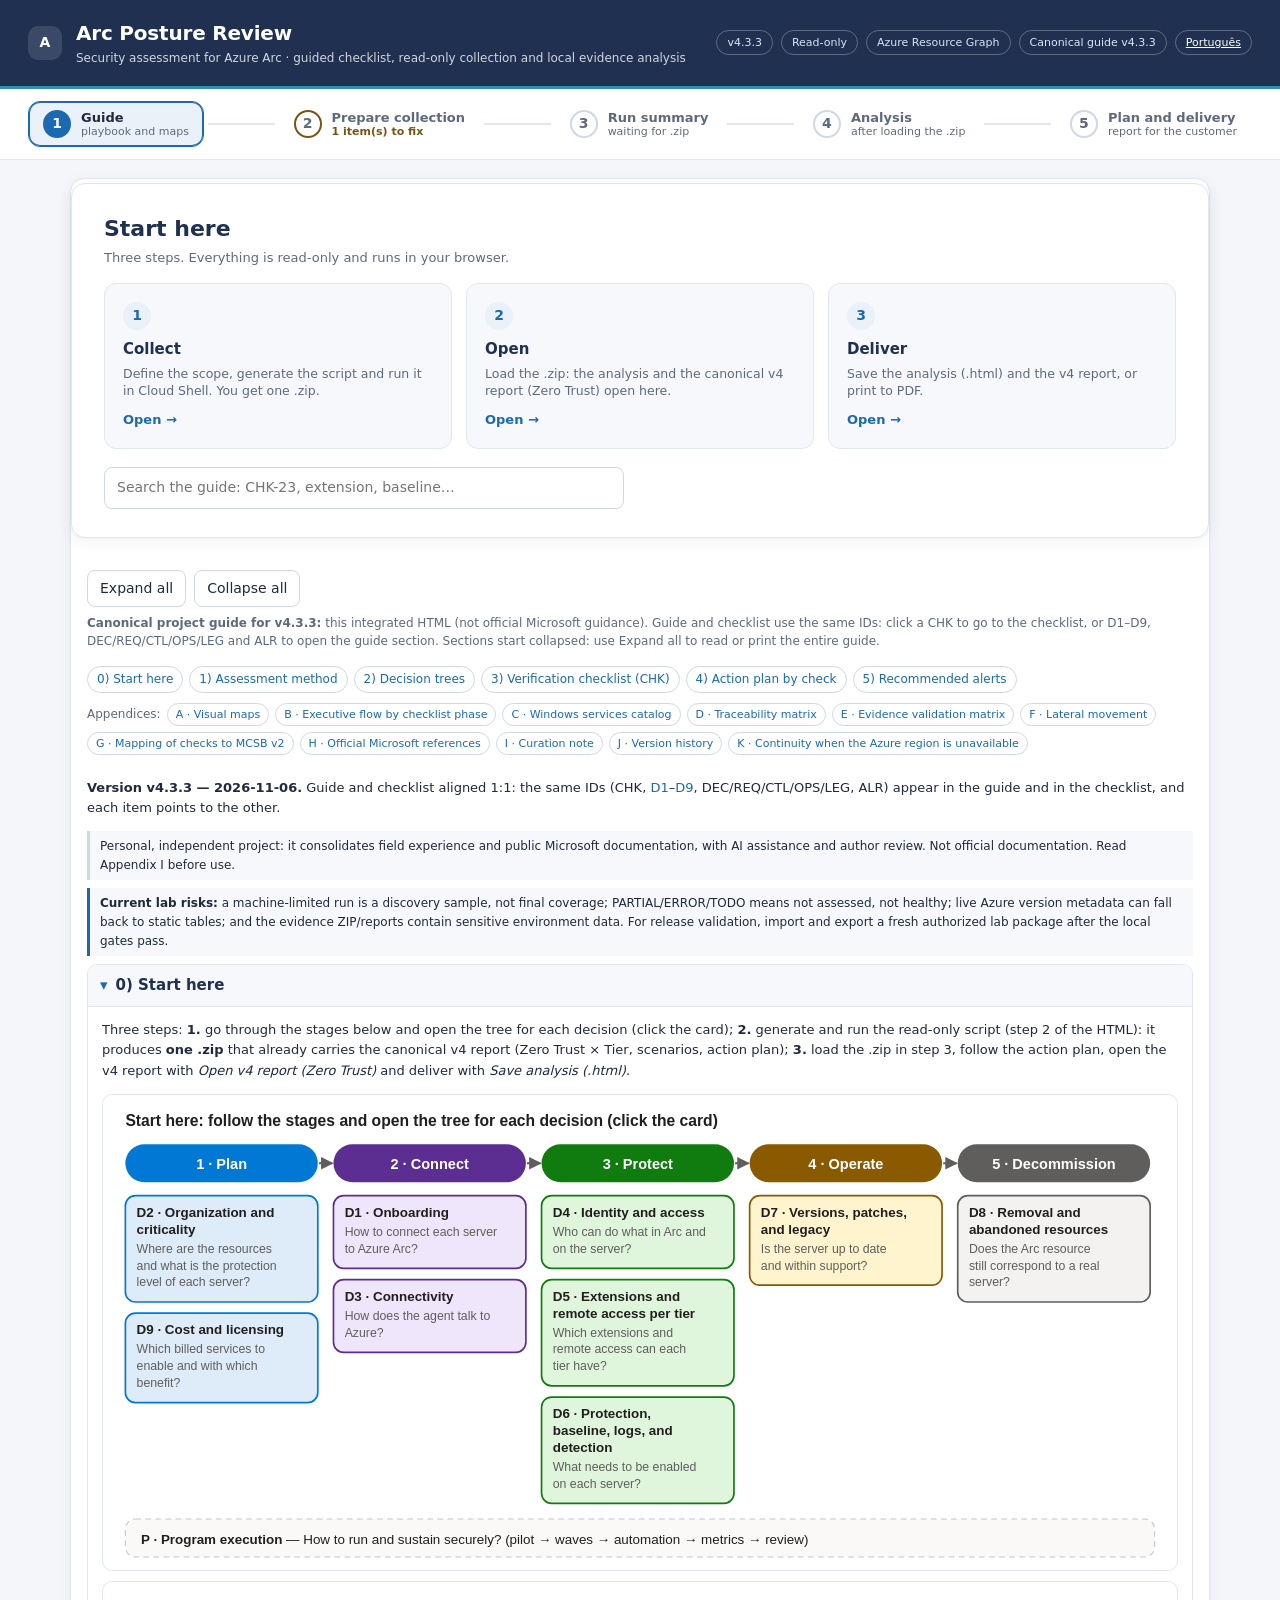
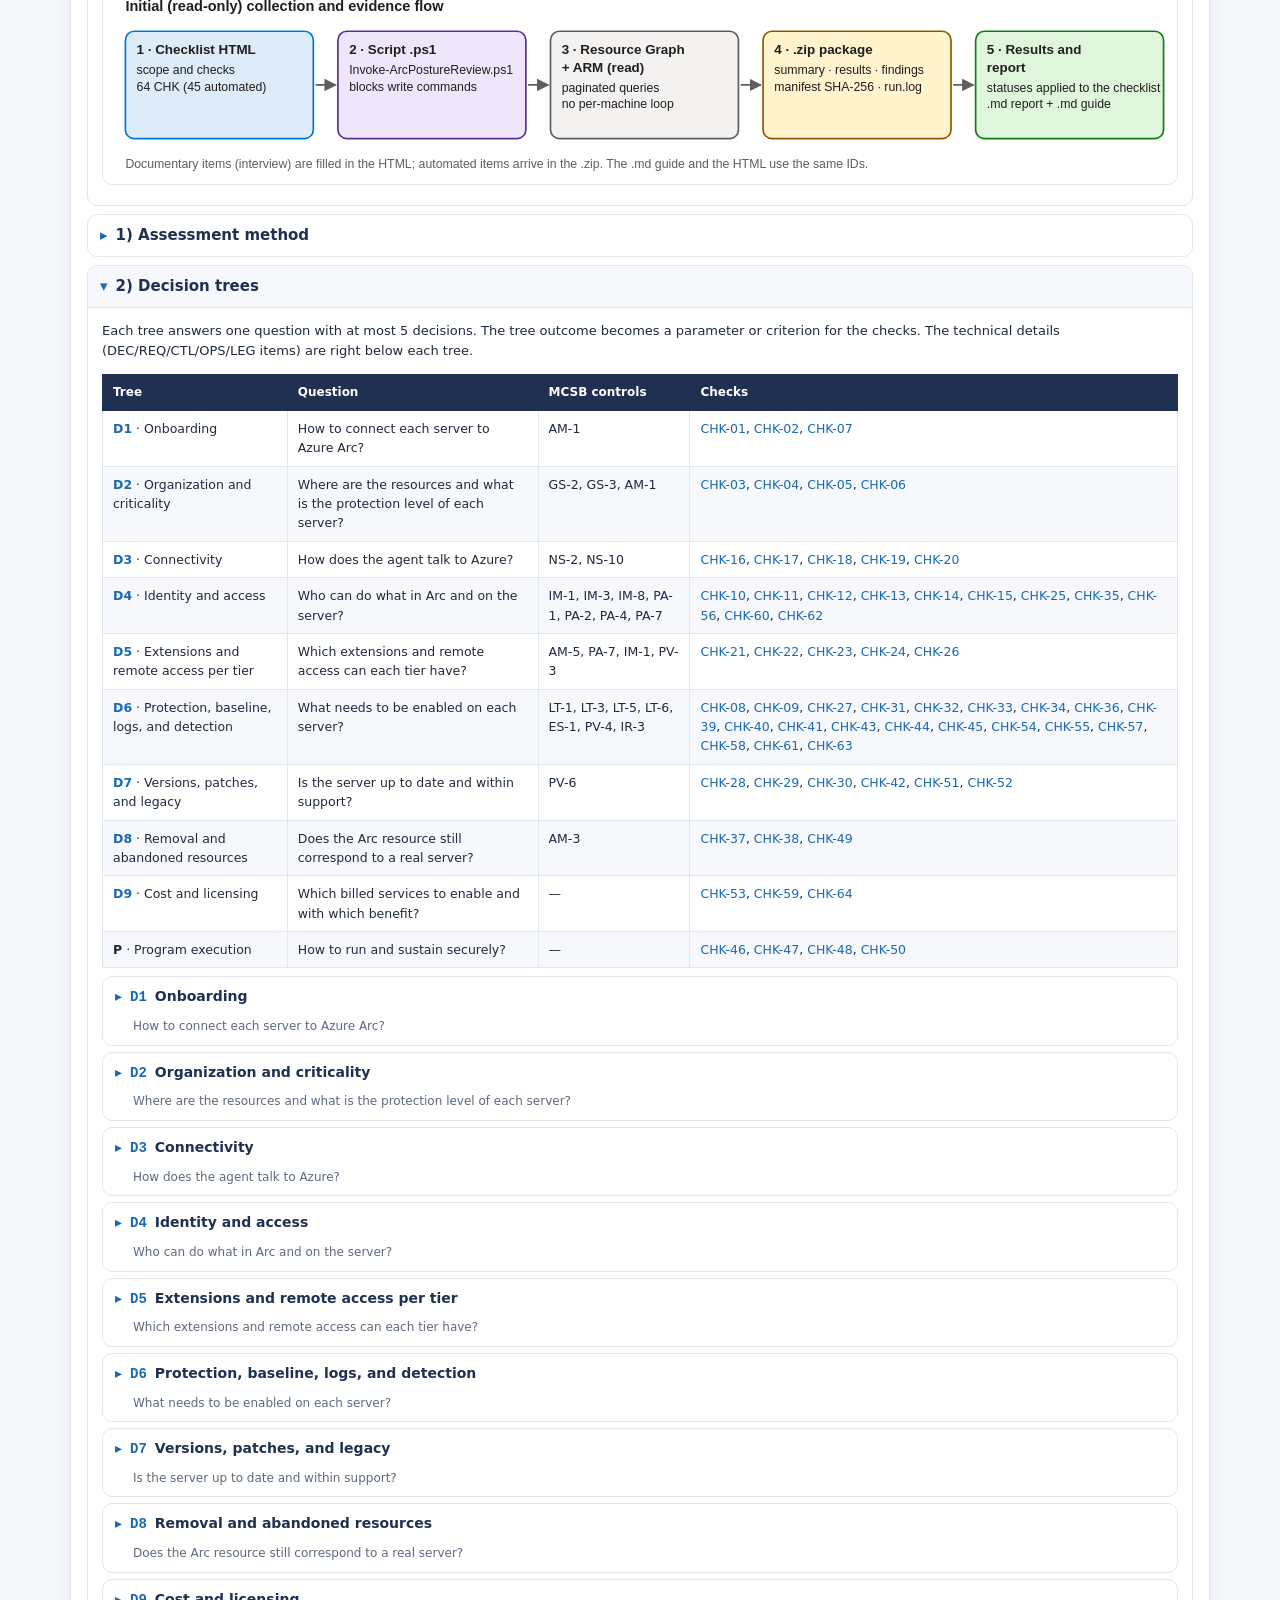
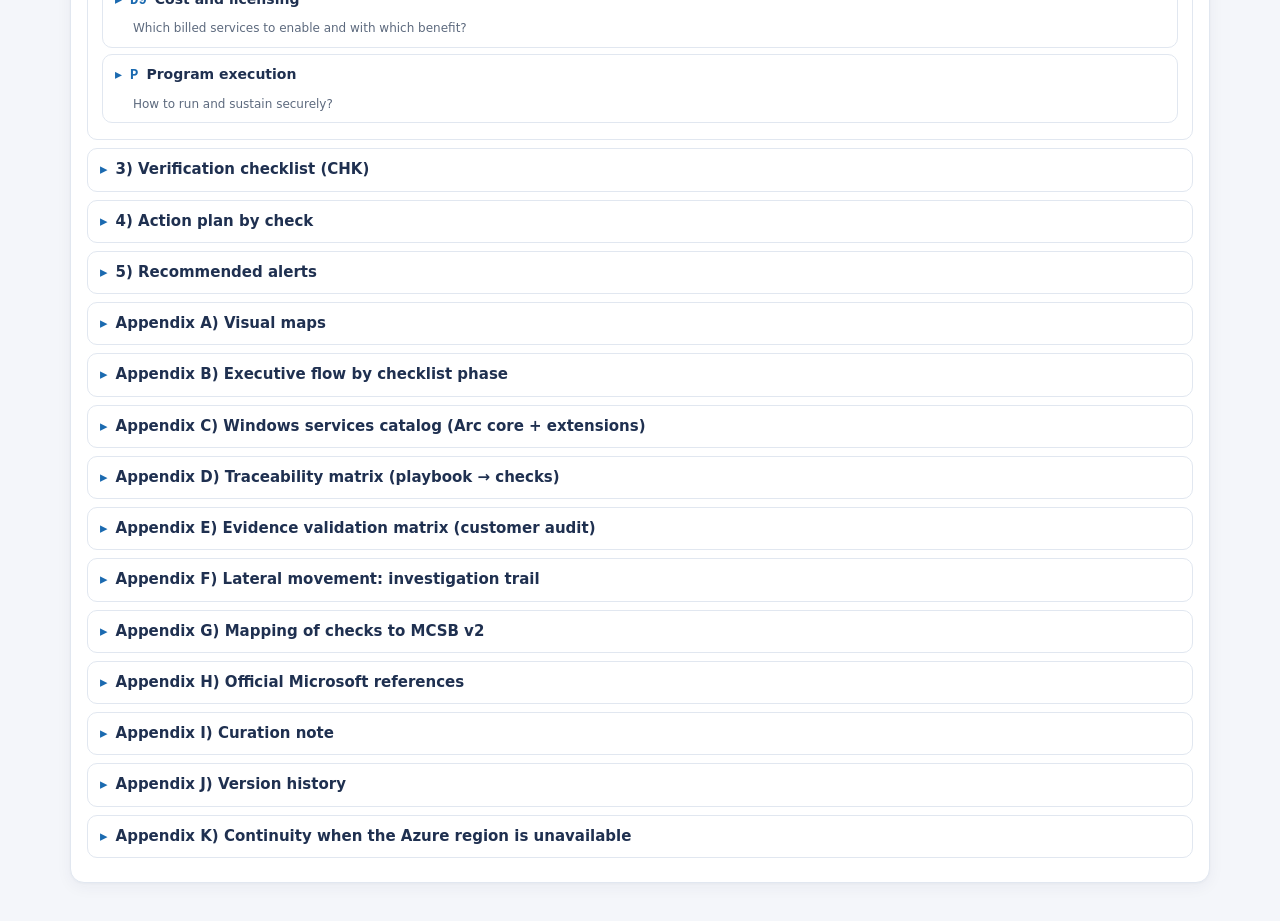
==== commit 8fc0d4c5: "v4.3.3: SQL PAYG 30-day limit sourced and wording corrected Co-authored-by: Copilot <223556219+Copil" ====
--- a/index.html
+++ b/index.html
@@ -544,7 +544,7 @@
     <h1>Arc Posture Review</h1>
     <div class="sub">Security assessment for Azure Arc · guided checklist, read-only collection and local evidence analysis</div>
   </div>
-  <div class="badges"><span class="hb" id="verBadge"></span><span class="hb">Read-only</span><span class="hb">Azure Resource Graph</span><span class="hb">Canonical guide v4.3.2</span><a class="hb" style="color:#fff;text-decoration:underline" href="arc-posture-review.pt-BR.html" hreflang="pt-BR" title="Same version in Portuguese (separate file, same folder)">Português</a></div>
+  <div class="badges"><span class="hb" id="verBadge"></span><span class="hb">Read-only</span><span class="hb">Azure Resource Graph</span><span class="hb">Canonical guide v4.3.3</span><a class="hb" style="color:#fff;text-decoration:underline" href="arc-posture-review.pt-BR.html" hreflang="pt-BR" title="Same version in Portuguese (separate file, same folder)">Português</a></div>
 </header>
 <nav class="wiz" role="tablist" aria-label="Steps">
 <button class="tab wstep" data-tab="guide" type="button" role="tab"><span class="wn">1</span><span class="wt"><b>Guide</b><small id="ws-guide">playbook and maps</small></span></button>
@@ -667,9 +667,9 @@
         <div class="gbar">
           <button class="btn" id="btnGuideOpen" type="button">Expand all</button>
           <button class="btn" id="btnGuideClose" type="button">Collapse all</button>
-          <span class="hint" style="margin:0"><b>Canonical project guide for v4.3.2:</b> this integrated HTML (not official Microsoft guidance). Guide and checklist use the same IDs: click a CHK to go to the checklist, or D1–D9, DEC/REQ/CTL/OPS/LEG and ALR to open the guide section. Sections start collapsed: use Expand all to read or print the entire guide.</span>
+          <span class="hint" style="margin:0"><b>Canonical project guide for v4.3.3:</b> this integrated HTML (not official Microsoft guidance). Guide and checklist use the same IDs: click a CHK to go to the checklist, or D1–D9, DEC/REQ/CTL/OPS/LEG and ALR to open the guide section. Sections start collapsed: use Expand all to read or print the entire guide.</span>
         </div>
-        <div class="guide"><nav class="toc"><a class="jump" data-target="g-START" tabindex="0">0) Start here</a><a class="jump" data-target="g-MET" tabindex="0">1) Assessment method</a><a class="jump" data-target="g-TREES" tabindex="0">2) Decision trees</a><a class="jump" data-target="g-CHK" tabindex="0">3) Verification checklist (CHK)</a><a class="jump" data-target="g-PLAN" tabindex="0">4) Action plan by check</a><a class="jump" data-target="g-ALR" tabindex="0">5) Recommended alerts</a></nav><nav class="toc toca"><span class="hint" style="margin:0">Appendices:</span><a class="jump" data-target="s-291" tabindex="0">A · Visual maps</a><a class="jump" data-target="s-310" tabindex="0">B · Executive flow by checklist phase</a><a class="jump" data-target="g-SVC" tabindex="0">C · Windows services catalog</a><a class="jump" data-target="s-319" tabindex="0">D · Traceability matrix</a><a class="jump" data-target="g-EVD" tabindex="0">E · Evidence validation matrix</a><a class="jump" data-target="g-LAT" tabindex="0">F · Lateral movement</a><a class="jump" data-target="s-329" tabindex="0">G · Mapping of checks to MCSB v2</a><a class="jump" data-target="s-333" tabindex="0">H · Official Microsoft references</a><a class="jump" data-target="s-369" tabindex="0">I · Curation note</a><a class="jump" data-target="s-374" tabindex="0">J · Version history</a><a class="jump" data-target="s-386" tabindex="0">K · Continuity when the Azure region is unavailable</a></nav><p><strong>Version v4.3.2 — 2026-11-06.</strong> Guide and checklist aligned 1:1: the same IDs (CHK, <a class="jump" data-target="g-D1" tabindex="0">D1</a>–<a class="jump" data-target="g-D9" tabindex="0">D9</a>, DEC/REQ/CTL/OPS/LEG, ALR) appear in the guide and in the checklist, and each item points to the other.</p><blockquote class="">Personal, independent project: it consolidates field experience and public Microsoft documentation, with AI assistance and author review. Not official documentation. Read Appendix I before use.</blockquote><blockquote class="verif"><strong>Current lab risks:</strong> a machine-limited run is a discovery sample, not final coverage; PARTIAL/ERROR/TODO means not assessed, not healthy; live Azure version metadata can fall back to static tables; and the evidence ZIP/reports contain sensitive environment data. For release validation, import and export a fresh authorized lab package after the local gates pass.</blockquote><div class="act gf gf3 open"><h3 id="g-START" class="acth" role="button" tabindex="0" aria-expanded="true">0) Start here</h3><div class="gfb"><p>Three steps: <strong>1.</strong> go through the stages below and open the tree for each decision (click the card); <strong>2.</strong> generate and run the read-only script (step 2 of the HTML): it produces <strong>one .zip</strong> that already carries the canonical v4 report (Zero Trust × Tier, scenarios, action plan); <strong>3.</strong> load the .zip in step 3, follow the action plan, open the v4 report with <em>Open v4 report (Zero Trust)</em> and deliver with <em>Save analysis (.html)</em>.</p><div class="dgwrap"><svg class="dg" viewBox="0 0 960 425" role="img" aria-label="Start here" xmlns="http://www.w3.org/2000/svg"><defs><marker id="ah" viewBox="0 0 10 10" refX="9" refY="5" markerWidth="7" markerHeight="7" orient="auto-start-reverse"><path d="M0,0 L10,5 L0,10 z" fill="#605e5c"/></marker></defs><rect x="0" y="0" width="960" height="425" rx="10" fill="#ffffff"/><text x="20" y="28" font-size="14" fill="#201f1e" text-anchor="start" font-weight="700">Start here: follow the stages and open the tree for each decision (click the card)</text><rect x="20" y="44" width="172" height="34" rx="17" fill="#0078d4"/><text x="106" y="66" font-size="13" font-weight="700" fill="#ffffff" text-anchor="middle">1 · Plan</text><line x1="193" y1="61" x2="205" y2="61" stroke="#605e5c" stroke-width="1.6" marker-end="url(#ah)"/><a data-target="g-D2" tabindex="0" style="cursor:pointer"><rect x="20" y="90" width="172" height="95" rx="9" fill="#deecf9" stroke="#0078d4" stroke-width="1.5"/><text x="30" y="109" font-size="12" font-weight="700" fill="#201f1e">D2 · Organization and</text><text x="30" y="124" font-size="12" font-weight="700" fill="#201f1e">criticality</text><text x="30" y="141" font-size="11" fill="#605e5c">Where are the resources</text><text x="30" y="156" font-size="11" fill="#605e5c">and what is the protection</text><text x="30" y="171" font-size="11" fill="#605e5c">level of each server?</text></a><a data-target="g-D9" tabindex="0" style="cursor:pointer"><rect x="20" y="195" width="172" height="80" rx="9" fill="#deecf9" stroke="#0078d4" stroke-width="1.5"/><text x="30" y="214" font-size="12" font-weight="700" fill="#201f1e">D9 · Cost and licensing</text><text x="30" y="231" font-size="11" fill="#605e5c">Which billed services to</text><text x="30" y="246" font-size="11" fill="#605e5c">enable and with which</text><text x="30" y="261" font-size="11" fill="#605e5c">benefit?</text></a><rect x="206" y="44" width="172" height="34" rx="17" fill="#5c2e91"/><text x="292" y="66" font-size="13" font-weight="700" fill="#ffffff" text-anchor="middle">2 · Connect</text><line x1="379" y1="61" x2="391" y2="61" stroke="#605e5c" stroke-width="1.6" marker-end="url(#ah)"/><a data-target="g-D1" tabindex="0" style="cursor:pointer"><rect x="206" y="90" width="172" height="65" rx="9" fill="#efe6fb" stroke="#5c2e91" stroke-width="1.5"/><text x="216" y="109" font-size="12" font-weight="700" fill="#201f1e">D1 · Onboarding</text><text x="216" y="126" font-size="11" fill="#605e5c">How to connect each server</text><text x="216" y="141" font-size="11" fill="#605e5c">to Azure Arc?</text></a><a data-target="g-D3" tabindex="0" style="cursor:pointer"><rect x="206" y="165" width="172" height="65" rx="9" fill="#efe6fb" stroke="#5c2e91" stroke-width="1.5"/><text x="216" y="184" font-size="12" font-weight="700" fill="#201f1e">D3 · Connectivity</text><text x="216" y="201" font-size="11" fill="#605e5c">How does the agent talk to</text><text x="216" y="216" font-size="11" fill="#605e5c">Azure?</text></a><rect x="392" y="44" width="172" height="34" rx="17" fill="#107c10"/><text x="478" y="66" font-size="13" font-weight="700" fill="#ffffff" text-anchor="middle">3 · Protect</text><line x1="565" y1="61" x2="577" y2="61" stroke="#605e5c" stroke-width="1.6" marker-end="url(#ah)"/><a data-target="g-D4" tabindex="0" style="cursor:pointer"><rect x="392" y="90" width="172" height="65" rx="9" fill="#dff6dd" stroke="#107c10" stroke-width="1.5"/><text x="402" y="109" font-size="12" font-weight="700" fill="#201f1e">D4 · Identity and access</text><text x="402" y="126" font-size="11" fill="#605e5c">Who can do what in Arc and</text><text x="402" y="141" font-size="11" fill="#605e5c">on the server?</text></a><a data-target="g-D5" tabindex="0" style="cursor:pointer"><rect x="392" y="165" width="172" height="95" rx="9" fill="#dff6dd" stroke="#107c10" stroke-width="1.5"/><text x="402" y="184" font-size="12" font-weight="700" fill="#201f1e">D5 · Extensions and</text><text x="402" y="199" font-size="12" font-weight="700" fill="#201f1e">remote access per tier</text><text x="402" y="216" font-size="11" fill="#605e5c">Which extensions and</text><text x="402" y="231" font-size="11" fill="#605e5c">remote access can each</text><text x="402" y="246" font-size="11" fill="#605e5c">tier have?</text></a><a data-target="g-D6" tabindex="0" style="cursor:pointer"><rect x="392" y="270" width="172" height="95" rx="9" fill="#dff6dd" stroke="#107c10" stroke-width="1.5"/><text x="402" y="289" font-size="12" font-weight="700" fill="#201f1e">D6 · Protection,</text><text x="402" y="304" font-size="12" font-weight="700" fill="#201f1e">baseline, logs, and</text><text x="402" y="319" font-size="12" font-weight="700" fill="#201f1e">detection</text><text x="402" y="336" font-size="11" fill="#605e5c">What needs to be enabled</text><text x="402" y="351" font-size="11" fill="#605e5c">on each server?</text></a><rect x="578" y="44" width="172" height="34" rx="17" fill="#8a5a00"/><text x="664" y="66" font-size="13" font-weight="700" fill="#ffffff" text-anchor="middle">4 · Operate</text><line x1="751" y1="61" x2="763" y2="61" stroke="#605e5c" stroke-width="1.6" marker-end="url(#ah)"/><a data-target="g-D7" tabindex="0" style="cursor:pointer"><rect x="578" y="90" width="172" height="80" rx="9" fill="#fff4ce" stroke="#8a5a00" stroke-width="1.5"/><text x="588" y="109" font-size="12" font-weight="700" fill="#201f1e">D7 · Versions, patches,</text><text x="588" y="124" font-size="12" font-weight="700" fill="#201f1e">and legacy</text><text x="588" y="141" font-size="11" fill="#605e5c">Is the server up to date</text><text x="588" y="156" font-size="11" fill="#605e5c">and within support?</text></a><rect x="764" y="44" width="172" height="34" rx="17" fill="#605e5c"/><text x="850" y="66" font-size="13" font-weight="700" fill="#ffffff" text-anchor="middle">5 · Decommission</text><a data-target="g-D8" tabindex="0" style="cursor:pointer"><rect x="764" y="90" width="172" height="95" rx="9" fill="#f3f2f1" stroke="#605e5c" stroke-width="1.5"/><text x="774" y="109" font-size="12" font-weight="700" fill="#201f1e">D8 · Removal and</text><text x="774" y="124" font-size="12" font-weight="700" fill="#201f1e">abandoned resources</text><text x="774" y="141" font-size="11" fill="#605e5c">Does the Arc resource</text><text x="774" y="156" font-size="11" fill="#605e5c">still correspond to a real</text><text x="774" y="171" font-size="11" fill="#605e5c">server?</text></a><a data-target="g-P" tabindex="0" style="cursor:pointer"><rect x="20" y="379" width="920" height="34" rx="9" fill="#faf9f8" stroke="#c8c6c4" stroke-dasharray="5 4"/><text x="34" y="401" font-size="12" fill="#201f1e"><tspan font-weight="700">P · Program execution</tspan> — How to run and sustain securely? (pilot → waves → automation → metrics → review)</text></a></svg></div><div class="dgwrap"><svg class="dg" viewBox="0 0 960 180" role="img" aria-label="Collection flow" xmlns="http://www.w3.org/2000/svg"><defs><marker id="ah" viewBox="0 0 10 10" refX="9" refY="5" markerWidth="7" markerHeight="7" orient="auto-start-reverse"><path d="M0,0 L10,5 L0,10 z" fill="#605e5c"/></marker></defs><rect x="0" y="0" width="960" height="180" rx="10" fill="#ffffff"/><text x="20" y="26" font-size="13" fill="#201f1e" text-anchor="start" font-weight="700">Initial (read-only) collection and evidence flow</text><rect x="20" y="44" width="168" height="96" rx="8" fill="#deecf9" stroke="#0078d4" stroke-width="1.5"/><text x="30" y="64" font-size="12" font-weight="700" fill="#201f1e">1 · Checklist HTML</text><text x="30" y="82" font-size="11" fill="#201f1e">scope and checks</text><text x="30" y="97" font-size="11" fill="#201f1e">64 CHK (45 automated)</text><line x1="190" y1="92" x2="208" y2="92" stroke="#605e5c" stroke-width="1.6" marker-end="url(#ah)"/><rect x="210" y="44" width="168" height="96" rx="8" fill="#efe6fb" stroke="#5c2e91" stroke-width="1.5"/><text x="220" y="64" font-size="12" font-weight="700" fill="#201f1e">2 · Script .ps1</text><text x="220" y="82" font-size="11" fill="#201f1e">Invoke-ArcPostureReview.ps1</text><text x="220" y="97" font-size="11" fill="#201f1e">blocks write commands</text><line x1="380" y1="92" x2="398" y2="92" stroke="#605e5c" stroke-width="1.6" marker-end="url(#ah)"/><rect x="400" y="44" width="168" height="96" rx="8" fill="#f3f2f1" stroke="#605e5c" stroke-width="1.5"/><text x="410" y="64" font-size="12" font-weight="700" fill="#201f1e">3 · Resource Graph</text><text x="410" y="80" font-size="12" font-weight="700" fill="#201f1e">+ ARM (read)</text><text x="410" y="98" font-size="11" fill="#201f1e">paginated queries</text><text x="410" y="113" font-size="11" fill="#201f1e">no per-machine loop</text><line x1="570" y1="92" x2="588" y2="92" stroke="#605e5c" stroke-width="1.6" marker-end="url(#ah)"/><rect x="590" y="44" width="168" height="96" rx="8" fill="#fff4ce" stroke="#8a5a00" stroke-width="1.5"/><text x="600" y="64" font-size="12" font-weight="700" fill="#201f1e">4 · .zip package</text><text x="600" y="82" font-size="11" fill="#201f1e">summary · results · findings</text><text x="600" y="97" font-size="11" fill="#201f1e">manifest SHA-256 · run.log</text><line x1="760" y1="92" x2="778" y2="92" stroke="#605e5c" stroke-width="1.6" marker-end="url(#ah)"/><rect x="780" y="44" width="168" height="96" rx="8" fill="#dff6dd" stroke="#107c10" stroke-width="1.5"/><text x="790" y="64" font-size="12" font-weight="700" fill="#201f1e">5 · Results and</text><text x="790" y="80" font-size="12" font-weight="700" fill="#201f1e">report</text><text x="790" y="98" font-size="11" fill="#201f1e">statuses applied to the checklist</text><text x="790" y="113" font-size="11" fill="#201f1e">.md report + .md guide</text><text x="20" y="166" font-size="11" fill="#605e5c" text-anchor="start">Documentary items (interview) are filled in the HTML; automated items arrive in the .zip. The .md guide and the HTML use the same IDs.</text></svg></div></div></div><div class="act gf gf3"><h3 id="g-MET" class="acth" role="button" tabindex="0" aria-expanded="false">1) Assessment method</h3><div class="gfb" hidden><p>The kit follows the public Microsoft practice to <strong>sustain the security posture</strong> from the <a href="https://learn.microsoft.com/en-us/azure/cloud-adoption-framework/secure/overview" target="_blank" rel="noopener">Cloud Adoption Framework — Secure</a>: recurring assessment, prioritized remediation, control automation and evidence-based reporting. The measurement standard is the <a href="https://learn.microsoft.com/en-us/security/benchmark/azure/overview" target="_blank" rel="noopener">Microsoft Cloud Security Benchmark (MCSB)</a>, the default Defender for Cloud benchmark, whose controls map to <strong>CIS Controls v8.1</strong>, <strong>NIST SP 800-53 Rev.5</strong>, <strong>PCI-DSS v4</strong>, <strong>NIST CSF 2.0</strong>, <strong>ISO 27001:2022</strong> and <strong>SOC 2</strong>. The IDs used are from <strong>MCSB v2</strong> (preview, supersedes v1). The published <a href="https://learn.microsoft.com/en-us/security/benchmark/azure/baselines/azure-arc-enabled-servers-security-baseline" target="_blank" rel="noopener">Arc-enabled servers security baseline</a> still uses v1; because control IDs are kept across versions (v2 removed the Governance and strategy domain and added DevOps and AI), the <in>In the Arc baseline?</em> column remains valid.</p><div class="act gf gf4"><h4 id="s-8" class="acth" role="button" tabindex="0" aria-expanded="false">1.1 Applied cycle</h4><div class="gfb" hidden><div class="tw"><table class="gt"><thead><tr><th>Cycle stage</th><th>What the kit does</th><th>Where</th></tr></thead><tbody><tr><td><strong>Assess</strong></td><td>Read-only collection + documentary items</td><td>Steps 2 and 3 of the HTML</td></tr><tr><td><strong>Measure</strong></td><td>Status per check, grouped by layer and MCSB control; Defender Secure Score</td><td>Step 4 (Analysis)</td></tr><tr><td><strong>Prioritize</strong></td><td>Severity × criticality (tier) × I/C/M timeline</td><td>What to do now / Action plan</td></tr><tr><td><strong>Remediate and automate</strong></td><td>Steps per check; Azure Policy and alerts <a class="jump" data-target="g-ALR-01" tabindex="0">ALR-01</a>..09</td><td>Action plan and Alerts</td></tr><tr><td><strong>Report</strong></td><td>Report with evidence; new collection to compare before × after</td><td>Step 5 (Plan and delivery)</td></tr></tbody></table></div></div></div><div class="act gf gf4"><h4 id="s-10" class="acth" role="button" tabindex="0" aria-expanded="false">1.2 Assessment layers</h4><div class="gfb" hidden><p>Each check belongs to a layer. Only layers 1 to 3 measure compliance; layer 4 measures adherence to customer decisions.</p><div class="tw"><table class="gt"><thead><tr><th>Layer</th><th>Meaning</th><th>Counts toward compliance?</th><th>Checks</th></tr></thead><tbody><tr><td>1 · MCSB</td><td>Microsoft Cloud Security Benchmark control, measured by Defender for Cloud or by the collection</td><td>Yes</td><td>26</td></tr><tr><td>2 · OS baseline</td><td>Windows/Linux security baseline, audited by Machine Configuration</td><td>Yes</td><td>5</td></tr><tr><td>3 · Arc requirement</td><td>Documented product requirement (support, ESU, network, extensions, removal)</td><td>Yes (own indicator)</td><td>17</td></tr><tr><td>4 · Customer decision</td><td>Parameter decided by the customer (tier, regions, tags, retention, usage per tier)</td><td>No: measures adherence to the decision</td><td>10</td></tr><tr><td>P · Program</td><td>Program execution (pilot, waves, automation, review)</td><td>No</td><td>4</td></tr><tr><td>F · FinOps</td><td>Cost and licensing</td><td>No</td><td>2</td></tr></tbody></table></div><ul><li>Official source for the measurement: <a href="https://learn.microsoft.com/en-us/azure/defender-for-cloud/regulatory-compliance-dashboard" target="_blank" rel="noopener">Defender for Cloud regulatory compliance dashboard</a> (MCSB), <a href="https://learn.microsoft.com/en-us/azure/defender-for-cloud/secure-score-security-controls" target="_blank" rel="noopener">Secure Score</a> and <a href="https://learn.microsoft.com/en-us/azure/governance/machine-configuration/overview" target="_blank" rel="noopener">Machine Configuration</a> for the OS baseline.</li><li>Controls listed in the Arc-enabled servers baseline: NS-1, NS-2, IM-1, IM-3, IM-8, PA-1, PA-7, DP-1, DP-3, DP-4, AM-2, LT-1, LT-4, BR-1. The others (PV, ES, LT-3/5/6, IR) apply to the server and to operations.</li><li>The kit index follows the <a href="https://learn.microsoft.com/en-us/azure/defender-for-cloud/secure-score-security-controls" target="_blank" rel="noopener">Secure Score</a> model: each control is worth points by severity weight (High 3, Medium 2, Low 1) and scores by the share of healthy machines; checks with the same cause (for example, MDE missing in <a class="jump" data-target="item-CHK-32" tabindex="0">CHK-32</a> and <a class="jump" data-target="item-CHK-57" tabindex="0">CHK-57</a>) form one control and count once; controls without assessment are left out; the gain of each action matches the Secure Score potential increase. When the finding is not per machine, PASS = 100%, WARN = 50%, FAIL = 0.</li><li>The MCSB control table follows the regulatory compliance dashboard: a control is met when all of its checks pass.</li><li>The index is a reading aid: it <strong>does not replace</strong> Secure Score or the Defender for Cloud MCSB compliance.</li></ul></div></div><div class="act gf gf4"><h4 id="s-14" class="acth" role="button" tabindex="0" aria-expanded="false">1.3 How to read the IDs and status</h4><div class="gfb" hidden><div class="tw"><table class="gt"><thead><tr><th>Prefix</th><th>Meaning</th><th>Where it appears</th></tr></thead><tbody><tr><td><strong><a class="jump" data-target="g-D1" tabindex="0">D1</a>–<a class="jump" data-target="g-D9" tabindex="0">D9</a>, P</strong></td><td>Decision tree (or program execution)</td><td>Section 2</td></tr><tr><td><strong>DEC / REQ / CTL / OPS / LEG</strong></td><td>Playbook item (decision, prerequisite, control, operation, legacy)</td><td>Details within each tree</td></tr><tr><td><strong>CHK-xx</strong></td><td>HTML checklist check (automated by the script or documentary with the customer)</td><td>Section 3 and in the HTML</td></tr><tr><td><strong>ALR-xx</strong></td><td>Recommended alert</td><td>Section 5</td></tr></tbody></table></div><ul><li>Each playbook item ends with <strong>Verified by</strong> (CHKs that prove the item); each CHK lists the layer, the MCSB control, the tree and the playbook references.</li><li>Status: <strong>PASS</strong>, <strong>WARN</strong>, <strong>FAIL</strong>, <strong>INFO</strong>, <strong>N/A</strong>, <strong>ERROR</strong> (collection failed), <strong>PARTIAL</strong> (the evidence cannot support a conclusion, for example missing permission in part of the scope) and <strong>TODO</strong> (pending documentary check).</li><li>Reading results: PASS, WARN and FAIL are measured against each check's criterion; they are not a statement that a practice is insecure. WARN is usually an improvement or hardening opportunity. FAIL is a condition observed with enough evidence (for example NonCompliant, an expired agent or a Free Defender tier). PARTIAL, N/A and TODO mean the evidence is incomplete, not applicable or documentary: they are collection tasks, never findings. The v4 report shows these as Verified gap, Improvement opportunity and Not verified.</li><li>Automated checks are assessed by the read-only script; documentary checks, through interview or evidence with the customer.</li></ul></div></div></div></div><div class="act gf gf3 open"><h3 id="g-TREES" class="acth" role="button" tabindex="0" aria-expanded="true">2) Decision trees</h3><div class="gfb"><p>Each tree answers one question with at most 5 decisions. The tree outcome becomes a parameter or criterion for the checks. The technical details (DEC/REQ/CTL/OPS/LEG items) are right below each tree.</p><div class="tw"><table class="gt"><thead><tr><th>Tree</th><th>Question</th><th>MCSB controls</th><th>Checks</th></tr></thead><tbody><tr><td><strong><a class="jump" data-target="g-D1" tabindex="0">D1</a></strong> · Onboarding</td><td>How to connect each server to Azure Arc?</td><td>AM-1</td><td><a class="jump" data-target="item-CHK-01" tabindex="0">CHK-01</a>, <a class="jump" data-target="item-CHK-02" tabindex="0">CHK-02</a>, <a class="jump" data-target="item-CHK-07" tabindex="0">CHK-07</a></td></tr><tr><td><strong><a class="jump" data-target="g-D2" tabindex="0">D2</a></strong> · Organization and criticality</td><td>Where are the resources and what is the protection level of each server?</td><td>GS-2, GS-3, AM-1</td><td><a class="jump" data-target="item-CHK-03" tabindex="0">CHK-03</a>, <a class="jump" data-target="item-CHK-04" tabindex="0">CHK-04</a>, <a class="jump" data-target="item-CHK-05" tabindex="0">CHK-05</a>, <a class="jump" data-target="item-CHK-06" tabindex="0">CHK-06</a></td></tr><tr><td><strong><a class="jump" data-target="g-D3" tabindex="0">D3</a></strong> · Connectivity</td><td>How does the agent talk to Azure?</td><td>NS-2, NS-10</td><td><a class="jump" data-target="item-CHK-16" tabindex="0">CHK-16</a>, <a class="jump" data-target="item-CHK-17" tabindex="0">CHK-17</a>, <a class="jump" data-target="item-CHK-18" tabindex="0">CHK-18</a>, <a class="jump" data-target="item-CHK-19" tabindex="0">CHK-19</a>, <a class="jump" data-target="item-CHK-20" tabindex="0">CHK-20</a></td></tr><tr><td><strong><a class="jump" data-target="g-D4" tabindex="0">D4</a></strong> · Identity and access</td><td>Who can do what in Arc and on the server?</td><td>IM-1, IM-3, IM-8, PA-1, PA-2, PA-4, PA-7</td><td><a class="jump" data-target="item-CHK-10" tabindex="0">CHK-10</a>, <a class="jump" data-target="item-CHK-11" tabindex="0">CHK-11</a>, <a class="jump" data-target="item-CHK-12" tabindex="0">CHK-12</a>, <a class="jump" data-target="item-CHK-13" tabindex="0">CHK-13</a>, <a class="jump" data-target="item-CHK-14" tabindex="0">CHK-14</a>, <a class="jump" data-target="item-CHK-15" tabindex="0">CHK-15</a>, <a class="jump" data-target="item-CHK-25" tabindex="0">CHK-25</a>, <a class="jump" data-target="item-CHK-35" tabindex="0">CHK-35</a>, <a class="jump" data-target="item-CHK-56" tabindex="0">CHK-56</a>, <a class="jump" data-target="item-CHK-60" tabindex="0">CHK-60</a>, <a class="jump" data-target="item-CHK-62" tabindex="0">CHK-62</a></td></tr><tr><td><strong><a class="jump" data-target="g-D5" tabindex="0">D5</a></strong> · Extensions and remote access per tier</td><td>Which extensions and remote access can each tier have?</td><td>AM-5, PA-7, IM-1, PV-3</td><td><a class="jump" data-target="item-CHK-21" tabindex="0">CHK-21</a>, <a class="jump" data-target="item-CHK-22" tabindex="0">CHK-22</a>, <a class="jump" data-target="item-CHK-23" tabindex="0">CHK-23</a>, <a class="jump" data-target="item-CHK-24" tabindex="0">CHK-24</a>, <a class="jump" data-target="item-CHK-26" tabindex="0">CHK-26</a></td></tr><tr><td><strong><a class="jump" data-target="g-D6" tabindex="0">D6</a></strong> · Protection, baseline, logs, and detection</td><td>What needs to be enabled on each server?</td><td>LT-1, LT-3, LT-5, LT-6, ES-1, PV-4, IR-3</td><td><a class="jump" data-target="item-CHK-08" tabindex="0">CHK-08</a>, <a class="jump" data-target="item-CHK-09" tabindex="0">CHK-09</a>, <a class="jump" data-target="item-CHK-27" tabindex="0">CHK-27</a>, <a class="jump" data-target="item-CHK-31" tabindex="0">CHK-31</a>, <a class="jump" data-target="item-CHK-32" tabindex="0">CHK-32</a>, <a class="jump" data-target="item-CHK-33" tabindex="0">CHK-33</a>, <a class="jump" data-target="item-CHK-34" tabindex="0">CHK-34</a>, <a class="jump" data-target="item-CHK-36" tabindex="0">CHK-36</a>, <a class="jump" data-target="item-CHK-39" tabindex="0">CHK-39</a>, <a class="jump" data-target="item-CHK-40" tabindex="0">CHK-40</a>, <a class="jump" data-target="item-CHK-41" tabindex="0">CHK-41</a>, <a class="jump" data-target="item-CHK-43" tabindex="0">CHK-43</a>, <a class="jump" data-target="item-CHK-44" tabindex="0">CHK-44</a>, <a class="jump" data-target="item-CHK-45" tabindex="0">CHK-45</a>, <a class="jump" data-target="item-CHK-54" tabindex="0">CHK-54</a>, <a class="jump" data-target="item-CHK-55" tabindex="0">CHK-55</a>, <a class="jump" data-target="item-CHK-57" tabindex="0">CHK-57</a>, <a class="jump" data-target="item-CHK-58" tabindex="0">CHK-58</a>, <a class="jump" data-target="item-CHK-61" tabindex="0">CHK-61</a>, <a class="jump" data-target="item-CHK-63" tabindex="0">CHK-63</a></td></tr><tr><td><strong><a class="jump" data-target="g-D7" tabindex="0">D7</a></strong> · Versions, patches, and legacy</td><td>Is the server up to date and within support?</td><td>PV-6</td><td><a class="jump" data-target="item-CHK-28" tabindex="0">CHK-28</a>, <a class="jump" data-target="item-CHK-29" tabindex="0">CHK-29</a>, <a class="jump" data-target="item-CHK-30" tabindex="0">CHK-30</a>, <a class="jump" data-target="item-CHK-42" tabindex="0">CHK-42</a>, <a class="jump" data-target="item-CHK-51" tabindex="0">CHK-51</a>, <a class="jump" data-target="item-CHK-52" tabindex="0">CHK-52</a></td></tr><tr><td><strong><a class="jump" data-target="g-D8" tabindex="0">D8</a></strong> · Removal and abandoned resources</td><td>Does the Arc resource still correspond to a real server?</td><td>AM-3</td><td><a class="jump" data-target="item-CHK-37" tabindex="0">CHK-37</a>, <a class="jump" data-target="item-CHK-38" tabindex="0">CHK-38</a>, <a class="jump" data-target="item-CHK-49" tabindex="0">CHK-49</a></td></tr><tr><td><strong><a class="jump" data-target="g-D9" tabindex="0">D9</a></strong> · Cost and licensing</td><td>Which billed services to enable and with which benefit?</td><td>—</td><td><a class="jump" data-target="item-CHK-53" tabindex="0">CHK-53</a>, <a class="jump" data-target="item-CHK-59" tabindex="0">CHK-59</a>, <a class="jump" data-target="item-CHK-64" tabindex="0">CHK-64</a></td></tr><tr><td><strong>P</strong> · Program execution</td><td>How to run and sustain securely?</td><td>—</td><td><a class="jump" data-target="item-CHK-46" tabindex="0">CHK-46</a>, <a class="jump" data-target="item-CHK-47" tabindex="0">CHK-47</a>, <a class="jump" data-target="item-CHK-48" tabindex="0">CHK-48</a>, <a class="jump" data-target="item-CHK-50" tabindex="0">CHK-50</a></td></tr></tbody></table></div><div class="act gf gf4"><h4 id="g-D1" class="acth" role="button" tabindex="0" aria-expanded="false"><span class="pid">D1</span> Onboarding<span class="gq">How to connect each server to Azure Arc?</span></h4><div class="gfb" hidden><p><div class="dgwrap"><svg class="dg" viewBox="0 0 960 496" role="img" aria-label="D1 Onboarding" xmlns="http://www.w3.org/2000/svg"><defs><marker id="ah" viewBox="0 0 10 10" refX="9" refY="5" markerWidth="7" markerHeight="7" orient="auto-start-reverse"><path d="M0,0 L10,5 L0,10 z" fill="#605e5c"/></marker></defs><rect x="0" y="0" width="960" height="496" rx="10" fill="#ffffff"/><text x="20" y="28" font-size="15" fill="#201f1e" text-anchor="start" font-weight="700">D1 · Onboarding</text><text x="20" y="48" font-size="12" fill="#605e5c" text-anchor="start">How to connect each server to Azure Arc?</text><rect x="20" y="66" width="360" height="32" rx="9" fill="#deecf9" stroke="#0078d4" stroke-width="1.5"/><circle cx="38" cy="82" r="11" fill="#0078d4"/><text x="38" y="86" font-size="12" font-weight="700" fill="#ffffff" text-anchor="middle">1</text><text x="56" y="86" font-size="12" fill="#201f1e" font-weight="700">Is the machine a VM in Azure?</text><rect x="440" y="66" width="500" height="32" rx="9" fill="#dff6dd" stroke="#107c10" stroke-width="1.5"/><text x="452" y="86" font-size="12" fill="#201f1e">Do not connect to Arc: use the native VM capabilities</text><line x1="382" y1="82" x2="438" y2="82" stroke="#107c10" stroke-width="1.6" marker-end="url(#ah)"/><text x="392" y="77" font-size="11" fill="#107c10" text-anchor="start" font-weight="700">Yes</text><line x1="60" y1="98" x2="60" y2="118" stroke="#605e5c" stroke-width="1.6" marker-end="url(#ah)"/><text x="68" y="112" font-size="11" fill="#605e5c" text-anchor="start" font-weight="700">No</text><rect x="20" y="120" width="360" height="48" rx="9" fill="#deecf9" stroke="#0078d4" stroke-width="1.5"/><circle cx="38" cy="144" r="11" fill="#0078d4"/><text x="38" y="148" font-size="12" font-weight="700" fill="#ffffff" text-anchor="middle">2</text><text x="56" y="140" font-size="12" fill="#201f1e" font-weight="700">Is it in AWS/GCP and do you want automatic</text><text x="56" y="156" font-size="12" fill="#201f1e" font-weight="700">discovery?</text><rect x="440" y="120" width="500" height="32" rx="9" fill="#dff6dd" stroke="#107c10" stroke-width="1.5"/><text x="452" y="140" font-size="12" fill="#201f1e">Multicloud connector</text><line x1="382" y1="136" x2="438" y2="136" stroke="#107c10" stroke-width="1.6" marker-end="url(#ah)"/><text x="392" y="131" font-size="11" fill="#107c10" text-anchor="start" font-weight="700">Yes</text><line x1="60" y1="168" x2="60" y2="188" stroke="#605e5c" stroke-width="1.6" marker-end="url(#ah)"/><text x="68" y="182" font-size="11" fill="#605e5c" text-anchor="start" font-weight="700">No</text><rect x="20" y="190" width="360" height="32" rx="9" fill="#deecf9" stroke="#0078d4" stroke-width="1.5"/><circle cx="38" cy="206" r="11" fill="#0078d4"/><text x="38" y="210" font-size="12" font-weight="700" fill="#ffffff" text-anchor="middle">3</text><text x="56" y="210" font-size="12" fill="#201f1e" font-weight="700">Is it on Azure Local?</text><rect x="440" y="190" width="500" height="32" rx="9" fill="#dff6dd" stroke="#107c10" stroke-width="1.5"/><text x="452" y="210" font-size="12" fill="#201f1e">Already integrated with Arc (Distributed location)</text><line x1="382" y1="206" x2="438" y2="206" stroke="#107c10" stroke-width="1.6" marker-end="url(#ah)"/><text x="392" y="201" font-size="11" fill="#107c10" text-anchor="start" font-weight="700">Yes</text><line x1="60" y1="222" x2="60" y2="242" stroke="#605e5c" stroke-width="1.6" marker-end="url(#ah)"/><text x="68" y="236" font-size="11" fill="#605e5c" text-anchor="start" font-weight="700">No</text><rect x="20" y="244" width="360" height="48" rx="9" fill="#deecf9" stroke="#0078d4" stroke-width="1.5"/><circle cx="38" cy="268" r="11" fill="#0078d4"/><text x="38" y="272" font-size="12" font-weight="700" fill="#ffffff" text-anchor="middle">4</text><text x="56" y="264" font-size="12" fill="#201f1e" font-weight="700">Is it a vCenter/SCVMM VM and do you want to</text><text x="56" y="280" font-size="12" fill="#201f1e" font-weight="700">operate it through the host?</text><rect x="440" y="244" width="500" height="32" rx="9" fill="#dff6dd" stroke="#107c10" stroke-width="1.5"/><text x="452" y="264" font-size="12" fill="#201f1e">On-prem management platform</text><line x1="382" y1="260" x2="438" y2="260" stroke="#107c10" stroke-width="1.6" marker-end="url(#ah)"/><text x="392" y="255" font-size="11" fill="#107c10" text-anchor="start" font-weight="700">Yes</text><rect x="440" y="284" width="500" height="32" rx="9" fill="#f3f2f1" stroke="#605e5c" stroke-width="1.5"/><text x="452" y="304" font-size="12" fill="#201f1e">Any environment script (at scale: service principal, OPS-03)</text><path d="M200 292 H200 V300 H438" fill="none" stroke="#605e5c" stroke-width="1.6" marker-end="url(#ah)"/><text x="208" y="295" font-size="11" fill="#605e5c" text-anchor="start" font-weight="700">No</text><rect x="20" y="338" width="360" height="32" rx="9" fill="#deecf9" stroke="#0078d4" stroke-width="1.5"/><circle cx="38" cy="354" r="11" fill="#0078d4"/><text x="38" y="358" font-size="12" font-weight="700" fill="#ffffff" text-anchor="middle">5</text><text x="56" y="358" font-size="12" fill="#201f1e" font-weight="700">Has SQL Server?</text><rect x="440" y="338" width="500" height="32" rx="9" fill="#dff6dd" stroke="#107c10" stroke-width="1.5"/><text x="452" y="358" font-size="12" fill="#201f1e">SQL Server onboarding (agent + SQL extension)</text><line x1="382" y1="354" x2="438" y2="354" stroke="#107c10" stroke-width="1.6" marker-end="url(#ah)"/><text x="392" y="349" font-size="11" fill="#107c10" text-anchor="start" font-weight="700">Yes</text><rect x="440" y="378" width="500" height="32" rx="9" fill="#f3f2f1" stroke="#605e5c" stroke-width="1.5"/><text x="452" y="398" font-size="12" fill="#201f1e">Agent only</text><path d="M200 370 H200 V394 H438" fill="none" stroke="#605e5c" stroke-width="1.6" marker-end="url(#ah)"/><text x="208" y="389" font-size="11" fill="#605e5c" text-anchor="start" font-weight="700">No</text><rect x="20" y="432" width="920" height="32" rx="9" fill="#fff4ce" stroke="#8a5a00" stroke-width="1.5"/><text x="32" y="452" font-size="12" fill="#201f1e">Expected result: Method per server group recorded; providers registered; eligible OS.</text><text x="20" y="480" font-size="11" fill="#605e5c" text-anchor="start">MCSB controls: AM-1 · Details: DEC-01, DEC-02, REQ-01, REQ-05</text></svg></div><ul><li><strong>Verified by:</strong> <a class="jump" data-target="item-CHK-01" tabindex="0">CHK-01</a>, <a class="jump" data-target="item-CHK-02" tabindex="0">CHK-02</a>, <a class="jump" data-target="item-CHK-07" tabindex="0">CHK-07</a></li><li><strong>MCSB controls:</strong> AM-1 · <strong>Details:</strong> <a class="jump" data-target="g-DEC-01" tabindex="0">DEC-01</a>, <a class="jump" data-target="g-DEC-02" tabindex="0">DEC-02</a>, <a class="jump" data-target="g-REQ-01" tabindex="0">REQ-01</a>, <a class="jump" data-target="g-REQ-05" tabindex="0">REQ-05</a></li><li><strong>CAF (Arc-enabled servers):</strong> <a href="https://learn.microsoft.com/en-us/azure/azure-arc/choose-service" target="_blank" rel="noopener">Choose the Azure Arc service</a></li></ul><div class="act gf gf5"><h5 id="s-24" class="acth" role="button" tabindex="0" aria-expanded="false">Tree <a class="jump" data-target="g-D1" tabindex="0">D1</a> as a table</h5><div class="gfb" hidden><div class="tw"><table class="gt"><thead><tr><th>#</th><th>Decision</th><th>If yes</th><th>If no</th></tr></thead><tbody><tr><td>1</td><td>Is the machine a VM in Azure?</td><td>Do not connect to Arc: use the native VM capabilities</td><td>Continue</td></tr><tr><td>2</td><td>Is it in AWS/GCP and do you want automatic discovery?</td><td>Multicloud connector</td><td>Continue</td></tr><tr><td>3</td><td>Is it on Azure Local?</td><td>Already integrated with Arc (Distributed location)</td><td>Continue</td></tr><tr><td>4</td><td>Is it a vCenter/SCVMM VM and do you want to operate it through the host?</td><td>On-prem management platform</td><td><in>Any environment</em> script (at scale: service principal, <a class="jump" data-target="g-OPS-03" tabindex="0">OPS-03</a>)</td></tr><tr><td>5</td><td>Has SQL Server?</td><td>SQL Server onboarding (agent + SQL extension)</td><td>Agent only</td></tr></tbody></table></div><ul><li><strong>Expected result:</strong> Method per server group recorded; providers registered; eligible OS.</li></ul></div></div><div class="act gf gf5"><h5 id="g-DEC-01" class="acth" role="button" tabindex="0" aria-expanded="false"><span class="pid">DEC-01</span> Which Arc service to use per environment type</h5><div class="gfb" hidden><div class="dgwrap"><svg class="dg" viewBox="0 0 960 466" role="img" aria-label="Decision DEC-01" xmlns="http://www.w3.org/2000/svg"><defs><marker id="ah" viewBox="0 0 10 10" refX="9" refY="5" markerWidth="7" markerHeight="7" orient="auto-start-reverse"><path d="M0,0 L10,5 L0,10 z" fill="#605e5c"/></marker></defs><rect x="0" y="0" width="960" height="466" rx="10" fill="#ffffff"/><text x="20" y="26" font-size="13" fill="#201f1e" text-anchor="start" font-weight="700">DEC-01 — Which onboarding method to use (portal Help me choose wizard)</text><text x="24" y="52" font-size="11" fill="#605e5c" text-anchor="start" font-weight="700">1 · Where are the workloads?</text><text x="190" y="52" font-size="11" fill="#605e5c" text-anchor="start" font-weight="700">2 · Resource type</text><text x="386" y="52" font-size="11" fill="#605e5c" text-anchor="start" font-weight="700">3 · Special scenario</text><text x="652" y="52" font-size="11" fill="#605e5c" text-anchor="start" font-weight="700">Recommended method</text><rect x="20" y="62" width="150" height="232" rx="8" fill="#f3f2f1" stroke="#605e5c" stroke-width="1.5"/><text x="30" y="82" font-size="12" font-weight="700" fill="#201f1e">On-premises</text><rect x="20" y="302" width="150" height="136" rx="8" fill="#f3f2f1" stroke="#605e5c" stroke-width="1.5"/><text x="30" y="322" font-size="12" font-weight="700" fill="#201f1e">Cloud</text><rect x="186" y="62" width="180" height="136" rx="8" fill="#deecf9" stroke="#0078d4" stroke-width="1.5"/><text x="196" y="82" font-size="11" font-weight="700" fill="#201f1e">Physical servers or VMs</text><line x1="170" y1="130" x2="184" y2="130" stroke="#605e5c" stroke-width="1.6" marker-end="url(#ah)"/><rect x="186" y="206" width="180" height="40" rx="8" fill="#deecf9" stroke="#0078d4" stroke-width="1.5"/><text x="196" y="226" font-size="11" font-weight="700" fill="#201f1e">SQL Server</text><line x1="170" y1="226" x2="184" y2="226" stroke="#605e5c" stroke-width="1.6" marker-end="url(#ah)"/><rect x="186" y="254" width="180" height="40" rx="8" fill="#deecf9" stroke="#0078d4" stroke-width="1.5"/><text x="196" y="274" font-size="11" font-weight="700" fill="#201f1e">Kubernetes</text><line x1="170" y1="274" x2="184" y2="274" stroke="#605e5c" stroke-width="1.6" marker-end="url(#ah)"/><rect x="186" y="302" width="180" height="40" rx="8" fill="#deecf9" stroke="#0078d4" stroke-width="1.5"/><text x="196" y="322" font-size="11" font-weight="700" fill="#201f1e">AWS</text><line x1="170" y1="322" x2="184" y2="322" stroke="#605e5c" stroke-width="1.6" marker-end="url(#ah)"/><rect x="186" y="350" width="180" height="40" rx="8" fill="#deecf9" stroke="#0078d4" stroke-width="1.5"/><text x="196" y="370" font-size="11" font-weight="700" fill="#201f1e">GCP</text><line x1="170" y1="370" x2="184" y2="370" stroke="#605e5c" stroke-width="1.6" marker-end="url(#ah)"/><rect x="186" y="398" width="180" height="40" rx="8" fill="#deecf9" stroke="#0078d4" stroke-width="1.5"/><text x="196" y="418" font-size="11" font-weight="700" fill="#201f1e">OCI or another cloud</text><line x1="170" y1="418" x2="184" y2="418" stroke="#605e5c" stroke-width="1.6" marker-end="url(#ah)"/><rect x="382" y="62" width="250" height="40" rx="8" fill="#fff4ce" stroke="#8a5a00" stroke-width="1.5"/><text x="392" y="82" font-size="11" font-weight="700" fill="#201f1e">Refresh/expansion in distributed location</text><line x1="366" y1="82" x2="380" y2="82" stroke="#605e5c" stroke-width="1.6" marker-end="url(#ah)"/><line x1="632" y1="82" x2="646" y2="82" stroke="#605e5c" stroke-width="1.6" marker-end="url(#ah)"/><rect x="382" y="110" width="250" height="40" rx="8" fill="#fff4ce" stroke="#8a5a00" stroke-width="1.5"/><text x="392" y="130" font-size="11" font-weight="700" fill="#201f1e">Advanced VM management (lifecycle)</text><line x1="366" y1="130" x2="380" y2="130" stroke="#605e5c" stroke-width="1.6" marker-end="url(#ah)"/><line x1="632" y1="130" x2="646" y2="130" stroke="#605e5c" stroke-width="1.6" marker-end="url(#ah)"/><rect x="382" y="158" width="250" height="40" rx="8" fill="#fff4ce" stroke="#8a5a00" stroke-width="1.5"/><text x="392" y="178" font-size="11" font-weight="700" fill="#201f1e">No or not sure</text><line x1="366" y1="178" x2="380" y2="178" stroke="#605e5c" stroke-width="1.6" marker-end="url(#ah)"/><line x1="632" y1="178" x2="646" y2="178" stroke="#605e5c" stroke-width="1.6" marker-end="url(#ah)"/><rect x="648" y="62" width="300" height="40" rx="8" fill="#dff6dd" stroke="#107c10" stroke-width="1.5"/><text x="658" y="82" font-size="11" font-weight="700" fill="#201f1e">Azure Local · 30–90 min</text><rect x="648" y="110" width="300" height="40" rx="8" fill="#dff6dd" stroke="#107c10" stroke-width="1.5"/><text x="658" y="130" font-size="11" font-weight="700" fill="#201f1e">Arc VMware vSphere / SCVMM · 30–90 min</text><rect x="648" y="158" width="300" height="40" rx="8" fill="#dff6dd" stroke="#107c10" stroke-width="1.5"/><text x="658" y="178" font-size="11" font-weight="700" fill="#201f1e">Arc-enabled servers · 5–15 min</text><rect x="648" y="206" width="300" height="40" rx="8" fill="#dff6dd" stroke="#107c10" stroke-width="1.5"/><text x="658" y="226" font-size="11" font-weight="700" fill="#201f1e">Onboard SQL Server (agent + SQL extension)</text><line x1="366" y1="226" x2="646" y2="226" stroke="#605e5c" stroke-width="1.6" marker-end="url(#ah)" stroke-dasharray="4 4"/><rect x="648" y="254" width="300" height="40" rx="8" fill="#f3f2f1" stroke="#605e5c" stroke-width="1.5" stroke-dasharray="5 4"/><text x="658" y="274" font-size="11" font-weight="700" fill="#201f1e">Arc-enabled Kubernetes (out of scope)</text><line x1="366" y1="274" x2="646" y2="274" stroke="#605e5c" stroke-width="1.6" marker-end="url(#ah)" stroke-dasharray="4 4"/><rect x="648" y="302" width="300" height="40" rx="8" fill="#dff6dd" stroke="#107c10" stroke-width="1.5"/><text x="658" y="322" font-size="11" font-weight="700" fill="#201f1e">Multicloud connector · 30–90 min</text><line x1="366" y1="322" x2="646" y2="322" stroke="#605e5c" stroke-width="1.6" marker-end="url(#ah)" stroke-dasharray="4 4"/><rect x="648" y="350" width="300" height="40" rx="8" fill="#dff6dd" stroke="#107c10" stroke-width="1.5"/><text x="658" y="370" font-size="11" font-weight="700" fill="#201f1e">Multicloud connector (preview)</text><line x1="366" y1="370" x2="646" y2="370" stroke="#605e5c" stroke-width="1.6" marker-end="url(#ah)" stroke-dasharray="4 4"/><rect x="648" y="398" width="300" height="40" rx="8" fill="#dff6dd" stroke="#107c10" stroke-width="1.5"/><text x="658" y="418" font-size="11" font-weight="700" fill="#201f1e">Arc-enabled servers (any environment)</text><line x1="366" y1="418" x2="646" y2="418" stroke="#605e5c" stroke-width="1.6" marker-end="url(#ah)" stroke-dasharray="4 4"/><text x="20" y="452" font-size="11" fill="#605e5c" text-anchor="start">All options start with deploying the Arc agent. Times: Azure Arc portal › Explore onboarding methods (2026-10-22).</text></svg></div><p>The flow follows the three questions of the portal <strong>Help me choose</strong> assistant (Azure Arc › <in>Explore onboarding methods</em>). All options start by deploying the Arc agent on the resource.</p><div class="tw"><table class="gt"><thead><tr><th>Portal method</th><th>Best for</th><th>Initial onboarding time</th><th>Recommended environments</th></tr></thead><tbody><tr><td><strong>Any environment</strong> (generated script)</td><td>Flexibility</td><td>5–15 min</td><td>AWS, GCP, Azure Local, VMware, SCVMM; also physical and OCI</td></tr><tr><td><strong>Multiclouds</strong> (Multicloud connector)</td><td>Scale and automatic discovery in public cloud</td><td>30–90 min</td><td>AWS; GCP in preview</td></tr><tr><td><strong>Distributed location</strong> (Azure Local)</td><td>New or refreshed infrastructure</td><td>30–90 min</td><td>Azure Local (Arc already integrated; joint Microsoft and vendor support)</td></tr><tr><td><strong>On-prem management platform</strong></td><td>Operate VMs from the host (create, resize, start/stop)</td><td>30–90 min</td><td>VMware vCenter, SCVMM</td></tr></tbody></table></div><ul><li><strong>SQL Server:</strong> the portal recommends SQL Server onboarding, with a script that installs the Arc agent and the SQL extension in any environment.</li><li><strong>Cost:</strong> inventory, organization, Resource Graph, SSH/Run Command/Custom Script and <in>VM self-service</em> on VMware/SCVMM are free; management and security services are charged when enabled (see <strong><a class="jump" data-target="g-REQ-09" tabindex="0">REQ-09</a></strong>).</li><li><strong>ESU:</strong> VMs on Azure Local and Azure VMware Solution receive ESU at no cost and must <strong>not</strong> be enrolled in ESU via Arc.</li><li>References: <a href="https://azure.microsoft.com/en-us/pricing/details/azure-arc/core-control-plane/" target="_blank" rel="noopener">Azure Arc pricing</a> · <a href="https://learn.microsoft.com/en-us/azure/azure-arc/servers/prepare-extended-security-updates" target="_blank" rel="noopener">Prepare to deliver ESUs</a> · <a href="https://learn.microsoft.com/en-us/azure/azure-arc/servers/deployment-options" target="_blank" rel="noopener">Arc-enabled servers deployment options</a></li></ul><blockquote class="verif"><strong>Verified by:</strong> <a class="jump" data-target="item-CHK-02" tabindex="0">CHK-02</a> — Arc service per environment type (Documentary)</blockquote></div></div><div class="act gf gf5"><h5 id="g-DEC-02" class="acth" role="button" tabindex="0" aria-expanded="false"><span class="pid">DEC-02</span> Mixed scenario (on-prem + AWS/GCP + OCI)</h5><div class="gfb" hidden><ul><li><strong>Recommended pattern</strong>:<ul><li>AWS/GCP requiring auto-discovery: <strong>Multicloud connector</strong></li><li>OCI + on-premises: <strong>Arc-enabled servers (standard deployment)</strong></li></ul></li><li>Result: a single governance in Azure for different origins.</li></ul><blockquote class="verif"><strong>Verified by:</strong> <a class="jump" data-target="item-CHK-02" tabindex="0">CHK-02</a> — Arc service per environment type (Documentary)</blockquote></div></div><div class="act gf gf5"><h5 id="g-REQ-01" class="acth" role="button" tabindex="0" aria-expanded="false"><span class="pid">REQ-01</span> Eligibility inventory</h5><div class="gfb" hidden><ul><li>Supported OS, connectivity, local privilege to install the agent.</li></ul><blockquote class="verif"><strong>Verified by:</strong> <a class="jump" data-target="item-CHK-01" tabindex="0">CHK-01</a> — Inventory and eligibility of Arc machines (Automated)</blockquote></div></div><div class="act gf gf5"><h5 id="g-REQ-05" class="acth" role="button" tabindex="0" aria-expanded="false"><span class="pid">REQ-05</span> Provider registration</h5><div class="gfb" hidden><p>Validate the providers below as the baseline of this guide:</p><div class="tw"><table class="gt"><thead><tr><th>Provider</th><th>Reason</th></tr></thead><tbody><tr><td><code>Microsoft.HybridCompute</code></td><td>Base Arc-enabled servers resource</td></tr><tr><td><code>Microsoft.Network</code></td><td>Private Link, network, and connectivity</td></tr><tr><td><code>Microsoft.HybridConnectivity</code></td><td>Hybrid connectivity features (includes scenarios with Admin Center)</td></tr><tr><td><code>Microsoft.AzureArcData</code></td><td>SQL Arc / Arc-enabled data services in the server scope</td></tr><tr><td><code>Microsoft.Insights</code></td><td>AMA, DCR/DCE, and diagnostics</td></tr><tr><td><code>Microsoft.OperationalInsights</code></td><td>Log Analytics (monitoring and SIEM)</td></tr><tr><td><code>Microsoft.Security</code></td><td>Defender for Cloud</td></tr><tr><td><code>Microsoft.PolicyInsights</code></td><td>Azure Policy compliance</td></tr><tr><td><code>Microsoft.GuestConfiguration</code></td><td>Machine Configuration / Guest Configuration</td></tr><tr><td><code>Microsoft.Automation</code></td><td>Automation Account and Hybrid Runbook Worker</td></tr><tr><td><code>Microsoft.KeyVault</code></td><td>Secrets and vault management</td></tr><tr><td><code>Microsoft.ResourceGraph</code></td><td>Inventory and hygiene queries at scale</td></tr><tr><td><code>Microsoft.Maintenance</code></td><td>Update Manager maintenance configurations</td></tr></tbody></table></div><blockquote class="">Final list of this playbook for Arc-enabled servers. In this context, do not include Kubernetes providers.</blockquote><blockquote class="">In the checklist: <strong>essential</strong> (FAIL if missing) = <code>Microsoft.HybridCompute</code>, <code>Microsoft.GuestConfiguration</code>, <code>Microsoft.HybridConnectivity</code>; the others are <strong>recommended</strong> (WARN).</blockquote><blockquote class="verif"><strong>Verified by:</strong> <a class="jump" data-target="item-CHK-07" tabindex="0">CHK-07</a> — Registered resource providers (Automated)</blockquote></div></div></div></div><div class="act gf gf4"><h4 id="g-D2" class="acth" role="button" tabindex="0" aria-expanded="false"><span class="pid">D2</span> Organization and criticality<span class="gq">Where are the resources and what is the protection level of each server?</span></h4><div class="gfb" hidden><p><div class="dgwrap"><svg class="dg" viewBox="0 0 960 522" role="img" aria-label="D2 Organization and criticality" xmlns="http://www.w3.org/2000/svg"><defs><marker id="ah" viewBox="0 0 10 10" refX="9" refY="5" markerWidth="7" markerHeight="7" orient="auto-start-reverse"><path d="M0,0 L10,5 L0,10 z" fill="#605e5c"/></marker></defs><rect x="0" y="0" width="960" height="522" rx="10" fill="#ffffff"/><text x="20" y="28" font-size="15" fill="#201f1e" text-anchor="start" font-weight="700">D2 · Organization and criticality</text><text x="20" y="48" font-size="12" fill="#605e5c" text-anchor="start">Where are the resources and what is the protection level of each server?</text><rect x="20" y="66" width="360" height="48" rx="9" fill="#deecf9" stroke="#0078d4" stroke-width="1.5"/><circle cx="38" cy="90" r="11" fill="#0078d4"/><text x="38" y="94" font-size="12" font-weight="700" fill="#ffffff" text-anchor="middle">1</text><text x="56" y="86" font-size="12" fill="#201f1e" font-weight="700">Is there already a landing zone (management</text><text x="56" y="102" font-size="12" fill="#201f1e" font-weight="700">groups and subscriptions per environment)?</text><rect x="440" y="66" width="500" height="32" rx="9" fill="#dff6dd" stroke="#107c10" stroke-width="1.5"/><text x="452" y="86" font-size="12" fill="#201f1e">Use the existing hierarchy</text><line x1="382" y1="82" x2="438" y2="82" stroke="#107c10" stroke-width="1.6" marker-end="url(#ah)"/><text x="392" y="77" font-size="11" fill="#107c10" text-anchor="start" font-weight="700">Yes</text><rect x="440" y="106" width="500" height="48" rx="9" fill="#f3f2f1" stroke="#605e5c" stroke-width="1.5"/><text x="452" y="126" font-size="12" fill="#201f1e">Choose a landing zone option (CAF) and review the Arc-enabled</text><text x="452" y="142" font-size="12" fill="#201f1e">servers accelerator</text><path d="M200 114 H200 V130 H438" fill="none" stroke="#605e5c" stroke-width="1.6" marker-end="url(#ah)"/><text x="208" y="125" font-size="11" fill="#605e5c" text-anchor="start" font-weight="700">No</text><rect x="20" y="176" width="360" height="48" rx="9" fill="#deecf9" stroke="#0078d4" stroke-width="1.5"/><circle cx="38" cy="200" r="11" fill="#0078d4"/><text x="38" y="204" font-size="12" font-weight="700" fill="#ffffff" text-anchor="middle">2</text><text x="56" y="196" font-size="12" fill="#201f1e" font-weight="700">Does the server support identity, PKI, backup,</text><text x="56" y="212" font-size="12" fill="#201f1e" font-weight="700">or security?</text><rect x="440" y="176" width="500" height="32" rx="9" fill="#dff6dd" stroke="#107c10" stroke-width="1.5"/><text x="452" y="196" font-size="12" fill="#201f1e">Tier 0: stricter controls</text><line x1="382" y1="192" x2="438" y2="192" stroke="#107c10" stroke-width="1.6" marker-end="url(#ah)"/><text x="392" y="187" font-size="11" fill="#107c10" text-anchor="start" font-weight="700">Yes</text><rect x="440" y="216" width="500" height="32" rx="9" fill="#f3f2f1" stroke="#605e5c" stroke-width="1.5"/><text x="452" y="236" font-size="12" fill="#201f1e">Tier 1 or 2 according to business impact</text><path d="M200 224 H200 V232 H438" fill="none" stroke="#605e5c" stroke-width="1.6" marker-end="url(#ah)"/><text x="208" y="227" font-size="11" fill="#605e5c" text-anchor="start" font-weight="700">No</text><rect x="20" y="270" width="360" height="32" rx="9" fill="#deecf9" stroke="#0078d4" stroke-width="1.5"/><circle cx="38" cy="286" r="11" fill="#0078d4"/><text x="38" y="290" font-size="12" font-weight="700" fill="#ffffff" text-anchor="middle">3</text><text x="56" y="290" font-size="12" fill="#201f1e" font-weight="700">Is there a data residency requirement?</text><rect x="440" y="270" width="500" height="32" rx="9" fill="#dff6dd" stroke="#107c10" stroke-width="1.5"/><text x="452" y="290" font-size="12" fill="#201f1e">Restrict metadata regions (Policy Allowed locations)</text><line x1="382" y1="286" x2="438" y2="286" stroke="#107c10" stroke-width="1.6" marker-end="url(#ah)"/><text x="392" y="281" font-size="11" fill="#107c10" text-anchor="start" font-weight="700">Yes</text><rect x="440" y="310" width="500" height="32" rx="9" fill="#f3f2f1" stroke="#605e5c" stroke-width="1.5"/><text x="452" y="330" font-size="12" fill="#201f1e">Record the default region</text><path d="M200 302 H200 V326 H438" fill="none" stroke="#605e5c" stroke-width="1.6" marker-end="url(#ah)"/><text x="208" y="321" font-size="11" fill="#605e5c" text-anchor="start" font-weight="700">No</text><rect x="20" y="364" width="360" height="32" rx="9" fill="#deecf9" stroke="#0078d4" stroke-width="1.5"/><circle cx="38" cy="380" r="11" fill="#0078d4"/><text x="38" y="384" font-size="12" font-weight="700" fill="#ffffff" text-anchor="middle">4</text><text x="56" y="384" font-size="12" fill="#201f1e" font-weight="700">Does the customer have a tagging standard?</text><rect x="440" y="364" width="500" height="32" rx="9" fill="#dff6dd" stroke="#107c10" stroke-width="1.5"/><text x="452" y="384" font-size="12" fill="#201f1e">Apply with Azure Policy</text><line x1="382" y1="380" x2="438" y2="380" stroke="#107c10" stroke-width="1.6" marker-end="url(#ah)"/><text x="392" y="375" font-size="11" fill="#107c10" text-anchor="start" font-weight="700">Yes</text><rect x="440" y="404" width="500" height="32" rx="9" fill="#f3f2f1" stroke="#605e5c" stroke-width="1.5"/><text x="452" y="424" font-size="12" fill="#201f1e">Adopt the recommended set (REQ-02)</text><path d="M200 396 H200 V420 H438" fill="none" stroke="#605e5c" stroke-width="1.6" marker-end="url(#ah)"/><text x="208" y="415" font-size="11" fill="#605e5c" text-anchor="start" font-weight="700">No</text><rect x="20" y="458" width="920" height="32" rx="9" fill="#fff4ce" stroke="#8a5a00" stroke-width="1.5"/><text x="32" y="478" font-size="12" fill="#201f1e">Expected result: Tier per server (tag or RG), allowed regions, and tags: they become collection parameters.</text><text x="20" y="506" font-size="11" fill="#605e5c" text-anchor="start">MCSB controls: GS-2, GS-3, AM-1 · Details: DEC-03, DEC-04, REQ-02, CTL-08</text></svg></div><ul><li><strong>Verified by:</strong> <a class="jump" data-target="item-CHK-03" tabindex="0">CHK-03</a>, <a class="jump" data-target="item-CHK-04" tabindex="0">CHK-04</a>, <a class="jump" data-target="item-CHK-05" tabindex="0">CHK-05</a>, <a class="jump" data-target="item-CHK-06" tabindex="0">CHK-06</a></li><li><strong>MCSB controls:</strong> GS-2, GS-3, AM-1 · <strong>Details:</strong> <a class="jump" data-target="g-DEC-03" tabindex="0">DEC-03</a>, <a class="jump" data-target="g-DEC-04" tabindex="0">DEC-04</a>, <a class="jump" data-target="g-REQ-02" tabindex="0">REQ-02</a>, <a class="jump" data-target="g-CTL-08" tabindex="0">CTL-08</a></li><li><strong>CAF (Arc-enabled servers):</strong> <a href="https://learn.microsoft.com/en-us/azure/cloud-adoption-framework/scenarios/hybrid/arc-enabled-servers/eslz-resource-organization" target="_blank" rel="noopener">Resource organization</a></li></ul><div class="act gf gf5"><h5 id="s-49" class="acth" role="button" tabindex="0" aria-expanded="false">Tree <a class="jump" data-target="g-D2" tabindex="0">D2</a> as a table</h5><div class="gfb" hidden><div class="tw"><table class="gt"><thead><tr><th>#</th><th>Decision</th><th>If yes</th><th>If no</th></tr></thead><tbody><tr><td>1</td><td>Is there already a landing zone (management groups and subscriptions per environment)?</td><td>Use the existing hierarchy</td><td>Choose a landing zone option (CAF) and review the Arc-enabled servers accelerator</td></tr><tr><td>2</td><td>Does the server support identity, PKI, backup, or security?</td><td>Tier 0: stricter controls</td><td>Tier 1 or 2 according to business impact</td></tr><tr><td>3</td><td>Is there a data residency requirement?</td><td>Restrict metadata regions (Policy <in>Allowed locations</em>)</td><td>Record the default region</td></tr><tr><td>4</td><td>Does the customer have a tagging standard?</td><td>Apply with Azure Policy</td><td>Adopt the recommended set (<a class="jump" data-target="g-REQ-02" tabindex="0">REQ-02</a>)</td></tr></tbody></table></div><ul><li><strong>Expected result:</strong> Tier per server (tag or RG), allowed regions, and tags: they become collection parameters.</li></ul></div></div><div class="act gf gf5"><h5 id="g-DEC-03" class="acth" role="button" tabindex="0" aria-expanded="false"><span class="pid">DEC-03</span> Landing zone and resource organization</h5><div class="gfb" hidden><ul><li>Structure by <strong>Management Group / Subscription / Resource Group</strong>.</li><li>Separate platform/network/security from workloads.</li><li>Define Arc RGs by environment/region.</li></ul><blockquote class="verif"><strong>Verified by:</strong> <a class="jump" data-target="item-CHK-03" tabindex="0">CHK-03</a> — Landing zone and resource organization (Documentary)</blockquote></div></div><div class="act gf gf5"><h5 id="g-DEC-04" class="acth" role="button" tabindex="0" aria-expanded="false"><span class="pid">DEC-04</span> Criticality profile</h5><div class="gfb" hidden><ul><li>Classify machines into <strong>Tier 0 / Tier 1 / Tier 2</strong>.</li><li>Tier 0 with the most restrictive controls (Run Command/Admin Center blocked by default).</li></ul><blockquote class="verif"><strong>Verified by:</strong> <a class="jump" data-target="item-CHK-04" tabindex="0">CHK-04</a> — Criticality profile (Tier 0/1/2) (Documentary) · <a class="jump" data-target="item-CHK-26" tabindex="0">CHK-26</a> — Run Command and Admin Center per tier (Documentary)</blockquote></div></div><div class="act gf gf5"><h5 id="g-REQ-02" class="acth" role="button" tabindex="0" aria-expanded="false"><span class="pid">REQ-02</span> Tag model (recommended — good practice)</h5><div class="gfb" hidden><p>Tags are <strong>optional</strong>: a good-practice recommendation for governance, cost, and operations, not a requirement for Arc to work.</p><p>Recommended tags:</p><ul><li><code>env</code> — environment (prd, hml, dev)</li><li><code>owner</code> — technical owner</li><li><code>criticality</code> — tier (Tier 0/1/2, see <a class="jump" data-target="g-DEC-04" tabindex="0">DEC-04</a>)</li><li><code>costCenter</code> — cost center</li><li><code>dataClassification</code> — information classification</li><li><code>patchWindow</code> — maintenance window</li></ul><p>The list is configurable in the checklist (<in>Recommended tags</em> field); a missing tag generates <strong>INFO</strong>, not a failure.</p><blockquote class="verif"><strong>Verified by:</strong> <a class="jump" data-target="item-CHK-06" tabindex="0">CHK-06</a> — Recommended tags (best practice) (Automated)</blockquote></div></div><div class="act gf gf5"><h5 id="g-CTL-08" class="acth" role="button" tabindex="0" aria-expanded="false"><span class="pid">CTL-08</span> Data residency and region</h5><div class="gfb" hidden><ul><li>Select the region based on latency/compliance criteria from onboarding.</li></ul><blockquote class="verif"><strong>Verified by:</strong> <a class="jump" data-target="item-CHK-05" tabindex="0">CHK-05</a> — Metadata region and data residency (Automated)</blockquote></div></div></div></div><div class="act gf gf4"><h4 id="g-D3" class="acth" role="button" tabindex="0" aria-expanded="false"><span class="pid">D3</span> Connectivity<span class="gq">How does the agent talk to Azure?</span></h4><div class="gfb" hidden><p><div class="dgwrap"><svg class="dg" viewBox="0 0 960 552" role="img" aria-label="D3 Connectivity" xmlns="http://www.w3.org/2000/svg"><defs><marker id="ah" viewBox="0 0 10 10" refX="9" refY="5" markerWidth="7" markerHeight="7" orient="auto-start-reverse"><path d="M0,0 L10,5 L0,10 z" fill="#605e5c"/></marker></defs><rect x="0" y="0" width="960" height="552" rx="10" fill="#ffffff"/><text x="20" y="28" font-size="15" fill="#201f1e" text-anchor="start" font-weight="700">D3 · Connectivity</text><text x="20" y="48" font-size="12" fill="#605e5c" text-anchor="start">How does the agent talk to Azure?</text><rect x="20" y="66" width="360" height="48" rx="9" fill="#deecf9" stroke="#0078d4" stroke-width="1.5"/><circle cx="38" cy="90" r="11" fill="#0078d4"/><text x="38" y="94" font-size="12" font-weight="700" fill="#ffffff" text-anchor="middle">1</text><text x="56" y="86" font-size="12" fill="#201f1e" font-weight="700">Does traffic need to be private and is there</text><text x="56" y="102" font-size="12" fill="#201f1e" font-weight="700">ExpressRoute/VPN?</text><rect x="440" y="66" width="500" height="48" rx="9" fill="#dff6dd" stroke="#107c10" stroke-width="1.5"/><text x="452" y="86" font-size="12" fill="#201f1e">Private Link Scope + private endpoint + private DNS (public access</text><text x="452" y="102" font-size="12" fill="#201f1e">cleared)</text><line x1="382" y1="90" x2="438" y2="90" stroke="#107c10" stroke-width="1.6" marker-end="url(#ah)"/><text x="392" y="85" font-size="11" fill="#107c10" text-anchor="start" font-weight="700">Yes</text><line x1="60" y1="114" x2="60" y2="134" stroke="#605e5c" stroke-width="1.6" marker-end="url(#ah)"/><text x="68" y="128" font-size="11" fill="#605e5c" text-anchor="start" font-weight="700">No</text><rect x="20" y="136" width="360" height="48" rx="9" fill="#deecf9" stroke="#0078d4" stroke-width="1.5"/><circle cx="38" cy="160" r="11" fill="#0078d4"/><text x="38" y="164" font-size="12" font-weight="700" fill="#ffffff" text-anchor="middle">2</text><text x="56" y="156" font-size="12" fill="#201f1e" font-weight="700">Is there a corporate proxy and is the goal to</text><text x="56" y="172" font-size="12" fill="#201f1e" font-weight="700">reduce allowed URLs?</text><rect x="440" y="136" width="500" height="32" rx="9" fill="#dff6dd" stroke="#107c10" stroke-width="1.5"/><text x="452" y="156" font-size="12" fill="#201f1e">Arc gateway (no TLS inspection on the gateway)</text><line x1="382" y1="152" x2="438" y2="152" stroke="#107c10" stroke-width="1.6" marker-end="url(#ah)"/><text x="392" y="147" font-size="11" fill="#107c10" text-anchor="start" font-weight="700">Yes</text><line x1="60" y1="184" x2="60" y2="204" stroke="#605e5c" stroke-width="1.6" marker-end="url(#ah)"/><text x="68" y="198" font-size="11" fill="#605e5c" text-anchor="start" font-weight="700">No</text><rect x="20" y="206" width="360" height="48" rx="9" fill="#deecf9" stroke="#0078d4" stroke-width="1.5"/><circle cx="38" cy="230" r="11" fill="#0078d4"/><text x="38" y="234" font-size="12" font-weight="700" fill="#ffffff" text-anchor="middle">3</text><text x="56" y="226" font-size="12" fill="#201f1e" font-weight="700">Does outbound traffic need to go through a</text><text x="56" y="242" font-size="12" fill="#201f1e" font-weight="700">firewall in Azure?</text><rect x="440" y="206" width="500" height="32" rx="9" fill="#dff6dd" stroke="#107c10" stroke-width="1.5"/><text x="452" y="226" font-size="12" fill="#201f1e">Azure Firewall Explicit Proxy</text><line x1="382" y1="222" x2="438" y2="222" stroke="#107c10" stroke-width="1.6" marker-end="url(#ah)"/><text x="392" y="217" font-size="11" fill="#107c10" text-anchor="start" font-weight="700">Yes</text><rect x="440" y="246" width="500" height="32" rx="9" fill="#f3f2f1" stroke="#605e5c" stroke-width="1.5"/><text x="452" y="266" font-size="12" fill="#201f1e">Direct public with URL/Service Tags allowlist</text><path d="M200 254 H200 V262 H438" fill="none" stroke="#605e5c" stroke-width="1.6" marker-end="url(#ah)"/><text x="208" y="257" font-size="11" fill="#605e5c" text-anchor="start" font-weight="700">No</text><rect x="20" y="300" width="360" height="32" rx="9" fill="#deecf9" stroke="#0078d4" stroke-width="1.5"/><circle cx="38" cy="316" r="11" fill="#0078d4"/><text x="38" y="320" font-size="12" font-weight="700" fill="#ffffff" text-anchor="middle">4</text><text x="56" y="320" font-size="12" fill="#201f1e" font-weight="700">Do you need Windows Admin Center or SSH via Arc?</text><rect x="440" y="300" width="500" height="32" rx="9" fill="#dff6dd" stroke="#107c10" stroke-width="1.5"/><text x="452" y="320" font-size="12" fill="#201f1e">Do not use Private Link on these machines</text><line x1="382" y1="316" x2="438" y2="316" stroke="#107c10" stroke-width="1.6" marker-end="url(#ah)"/><text x="392" y="311" font-size="11" fill="#107c10" text-anchor="start" font-weight="700">Yes</text><rect x="440" y="340" width="500" height="32" rx="9" fill="#f3f2f1" stroke="#605e5c" stroke-width="1.5"/><text x="452" y="360" font-size="12" fill="#201f1e">No additional restriction</text><path d="M200 332 H200 V356 H438" fill="none" stroke="#605e5c" stroke-width="1.6" marker-end="url(#ah)"/><text x="208" y="351" font-size="11" fill="#605e5c" text-anchor="start" font-weight="700">No</text><rect x="20" y="394" width="360" height="32" rx="9" fill="#deecf9" stroke="#0078d4" stroke-width="1.5"/><circle cx="38" cy="410" r="11" fill="#0078d4"/><text x="38" y="414" font-size="12" font-weight="700" fill="#ffffff" text-anchor="middle">5</text><text x="56" y="414" font-size="12" fill="#201f1e" font-weight="700">Has SQL Server Arc?</text><rect x="440" y="394" width="500" height="32" rx="9" fill="#dff6dd" stroke="#107c10" stroke-width="1.5"/><text x="452" y="414" font-size="12" fill="#201f1e">Allow 443 to .&lt;region&gt;.arcdataservices.com in any model</text><line x1="382" y1="410" x2="438" y2="410" stroke="#107c10" stroke-width="1.6" marker-end="url(#ah)"/><text x="392" y="405" font-size="11" fill="#107c10" text-anchor="start" font-weight="700">Yes</text><rect x="440" y="434" width="500" height="32" rx="9" fill="#f3f2f1" stroke="#605e5c" stroke-width="1.5"/><text x="452" y="454" font-size="12" fill="#201f1e">No additional rule</text><path d="M200 426 H200 V450 H438" fill="none" stroke="#605e5c" stroke-width="1.6" marker-end="url(#ah)"/><text x="208" y="445" font-size="11" fill="#605e5c" text-anchor="start" font-weight="700">No</text><rect x="20" y="488" width="920" height="32" rx="9" fill="#fff4ce" stroke="#8a5a00" stroke-width="1.5"/><text x="32" y="508" font-size="12" fill="#201f1e">Expected result: Connectivity model per server group and approved allowance list.</text><text x="20" y="536" font-size="11" fill="#605e5c" text-anchor="start">MCSB controls: NS-2, NS-10 · Details: DEC-05, DEC-06, DEC-07, DEC-08, CTL-01, REQ-06</text></svg></div><ul><li><strong>Verified by:</strong> <a class="jump" data-target="item-CHK-16" tabindex="0">CHK-16</a>, <a class="jump" data-target="item-CHK-17" tabindex="0">CHK-17</a>, <a class="jump" data-target="item-CHK-18" tabindex="0">CHK-18</a>, <a class="jump" data-target="item-CHK-19" tabindex="0">CHK-19</a>, <a class="jump" data-target="item-CHK-20" tabindex="0">CHK-20</a></li><li><strong>MCSB controls:</strong> NS-2, NS-10 · <strong>Details:</strong> <a class="jump" data-target="g-DEC-05" tabindex="0">DEC-05</a>, <a class="jump" data-target="g-DEC-06" tabindex="0">DEC-06</a>, <a class="jump" data-target="g-DEC-07" tabindex="0">DEC-07</a>, <a class="jump" data-target="g-DEC-08" tabindex="0">DEC-08</a>, <a class="jump" data-target="g-CTL-01" tabindex="0">CTL-01</a>, <a class="jump" data-target="g-REQ-06" tabindex="0">REQ-06</a></li><li><strong>CAF (Arc-enabled servers):</strong> <a href="https://learn.microsoft.com/en-us/azure/cloud-adoption-framework/scenarios/hybrid/arc-enabled-servers/eslz-arc-servers-connectivity" target="_blank" rel="noopener">Network connectivity</a></li></ul><div class="act gf gf5"><h5 id="s-71" class="acth" role="button" tabindex="0" aria-expanded="false">Tree <a class="jump" data-target="g-D3" tabindex="0">D3</a> as a table</h5><div class="gfb" hidden><div class="tw"><table class="gt"><thead><tr><th>#</th><th>Decision</th><th>If yes</th><th>If no</th></tr></thead><tbody><tr><td>1</td><td>Does traffic need to be private and is there ExpressRoute/VPN?</td><td>Private Link Scope + private endpoint + private DNS (public access cleared)</td><td>Continue</td></tr><tr><td>2</td><td>Is there a corporate proxy and is the goal to reduce allowed URLs?</td><td>Arc gateway (no TLS inspection on the gateway)</td><td>Continue</td></tr><tr><td>3</td><td>Does outbound traffic need to go through a firewall in Azure?</td><td>Azure Firewall Explicit Proxy</td><td>Direct public with URL/Service Tags allowlist</td></tr><tr><td>4</td><td>Do you need Windows Admin Center or SSH via Arc?</td><td>Do not use Private Link on these machines</td><td>No additional restriction</td></tr><tr><td>5</td><td>Has SQL Server Arc?</td><td>Allow 443 to <code>*.&lt;region&gt;.arcdataservices.com</code> in any model</td><td>No additional rule</td></tr></tbody></table></div><ul><li><strong>Expected result:</strong> Connectivity model per server group and approved allowance list.</li></ul></div></div><div class="act gf gf5"><h5 id="g-DEC-05" class="acth" role="button" tabindex="0" aria-expanded="false"><span class="pid">DEC-05</span> Connectivity model</h5><div class="gfb" hidden><p>Options, from most restrictive to least restrictive (see diagram A.2):</p><ol><li><strong>Private (preferred)</strong> — Private Link Scope + Private Endpoint via ExpressRoute/VPN + <code>privatelink.his.arc.azure.com</code> and <code>privatelink.guestconfiguration.azure.com</code> zones (Kubernetes: <code>privatelink.dp.kubernetesconfiguration.azure.com</code>). Clear <in>Allow public network access</em> on the scope.</li><li><strong>Controlled public</strong> — Arc gateway (<a class="jump" data-target="g-DEC-06" tabindex="0">DEC-06</a>), explicit proxy/Azure Firewall (<a class="jump" data-target="g-DEC-07" tabindex="0">DEC-07</a>), or direct with allowlist (<a class="jump" data-target="g-DEC-08" tabindex="0">DEC-08</a>).</li></ol><p>Points from the current documentation to consider:</p><ul><li>With Private Link, traffic to <strong>Microsoft Entra ID and Azure Resource Manager does not go through the scope</strong> and follows the default route: allow the Service Tags <code>AzureActiveDirectory</code> and <code>AzureResourceManager</code> (or use Resource Management Private Link for ARM).</li><li>Each machine is associated with <strong>one</strong> Private Link Scope; <strong>one</strong> scope per VNet; scope and machine in the same region.</li><li><strong>Windows Admin Center and SSH via Arc are not supported over Private Link.</strong></li><li>Other services (Azure Monitor/AMPLS, Key Vault, Automation, Storage) require their own private endpoints.</li><li>Do not mix machines with and without Private Link in the same VNet/DNS zone.</li><li><strong>SQL Server enabled by Azure Arc:</strong> the connection to the <in>Azure Arc data processing service</em> (<code>*.&lt;region&gt;.arcdataservices.com</code>, used to upload inventory and usage/billing data) <strong>does not support Private Link</strong> — it is listed under <in>Unsupported configurations</em>. Even with the server on Private Link, allow outbound TCP 443 to <code>*.&lt;region&gt;.arcdataservices.com</code> (direct or via explicit proxy/Azure Firewall — <in>Private Path</em> pattern), with Entra ID authentication. See <a class="jump" data-target="g-CTL-04" tabindex="0">CTL-04</a>.</li></ul><blockquote class="verif"><strong>Verified by:</strong> <a class="jump" data-target="item-CHK-17" tabindex="0">CHK-17</a> — Connectivity model in use (Automated) · <a class="jump" data-target="item-CHK-18" tabindex="0">CHK-18</a> — Private Link Scope public access (Automated) · <a class="jump" data-target="item-CHK-20" tabindex="0">CHK-20</a> — Connectivity decision and network allowances (Documentary) · <a class="jump" data-target="item-CHK-34" tabindex="0">CHK-34</a> — SQL Server: Defender for SQL and least privilege (Automated) · <a class="jump" data-target="item-CHK-64" tabindex="0">CHK-64</a> — SQL Server: license and usage upload (billing) (Automated)</blockquote></div></div><div class="act gf gf5"><h5 id="g-DEC-06" class="acth" role="button" tabindex="0" aria-expanded="false"><span class="pid">DEC-06</span> When to use Arc Gateway</h5><div class="gfb" hidden><ul><li>Reduces outbound allow rules to <strong>7 FQDNs</strong> (gateway URL, <code>management.azure.com</code>, <code>login.microsoftonline.com</code>, <code>&lt;region&gt;.login.microsoft.com</code>, <code>gbl.his.arc.azure.com</code>, <code>&lt;region&gt;.his.arc.azure.com</code>, <code>packages.microsoft.com</code>/<code>download.microsoft.com</code>).</li><li>Flow: agents → local <strong>ArcProxy</strong> → corporate proxy → Arc gateway → service.</li><li>It remains a <strong>controlled public model</strong> (onboarding with the <in>Public endpoint</em> method).</li><li>Limitations: no <in>proxy bypass</em>; not recommended with <strong>TLS inspection</strong> (exclude <code>*.gw.arc.azure.com</code> from inspection); up to 5 gateways per subscription; ~2,000 servers per gateway per region.</li><li>AMA, Hybrid Worker, Key Vault, Update Manager and Defender may still require additional endpoints.</li><li>Permission: <strong>Azure Arc gateway manager</strong> role; audit trail in <code>arcproxy.log</code> (<code>azcmagent logs</code>).</li></ul><blockquote class="verif"><strong>Verified by:</strong> <a class="jump" data-target="item-CHK-17" tabindex="0">CHK-17</a> — Connectivity model in use (Automated) · <a class="jump" data-target="item-CHK-20" tabindex="0">CHK-20</a> — Connectivity decision and network allowances (Documentary)</blockquote></div></div><div class="act gf gf5"><h5 id="g-DEC-07" class="acth" role="button" tabindex="0" aria-expanded="false"><span class="pid">DEC-07</span> When to use Azure Firewall Explicit Proxy</h5><div class="gfb" hidden><ul><li>Use when private transit to Azure Firewall (ER/S2S) with central control is needed.</li><li>Validate preview/feature limitations.</li><li>Keeps outbound control centralized in Azure Firewall; Entra ID and ARM still require allow rules.</li></ul><blockquote class="verif"><strong>Verified by:</strong> <a class="jump" data-target="item-CHK-17" tabindex="0">CHK-17</a> — Connectivity model in use (Automated) · <a class="jump" data-target="item-CHK-20" tabindex="0">CHK-20</a> — Connectivity decision and network allowances (Documentary)</blockquote></div></div><div class="act gf gf5"><h5 id="g-DEC-08" class="acth" role="button" tabindex="0" aria-expanded="false"><span class="pid">DEC-08</span> Controlled direct public</h5><div class="gfb" hidden><ul><li>Only when private is not feasible.</li><li>Require a strict URL/FQDN allowlist + monitoring.</li><li>Use the official URL list (network requirements) or Service Tags; review on every agent update.</li></ul><blockquote class="verif"><strong>Verified by:</strong> <a class="jump" data-target="item-CHK-17" tabindex="0">CHK-17</a> — Connectivity model in use (Automated) · <a class="jump" data-target="item-CHK-20" tabindex="0">CHK-20</a> — Connectivity decision and network allowances (Documentary)</blockquote></div></div><div class="act gf gf5"><h5 id="g-CTL-01" class="acth" role="button" tabindex="0" aria-expanded="false"><span class="pid">CTL-01</span> Corporate DNS integrated with Azure</h5><div class="gfb" hidden><ul><li>Conditional forwarding to Azure DNS Private Resolver + Private DNS Zones.</li><li>Coordinated change with network/DNS teams.</li><li>Validate private resolution from a server: <code>nslookup gbl.his.arc.azure.com</code> and <code>nslookup agentserviceapi.guestconfiguration.azure.com</code> must return private IPs.</li></ul><blockquote class="verif"><strong>Verified by:</strong> <a class="jump" data-target="item-CHK-19" tabindex="0">CHK-19</a> — Arc private DNS (Automated) · <a class="jump" data-target="item-CHK-20" tabindex="0">CHK-20</a> — Connectivity decision and network allowances (Documentary)</blockquote></div></div><div class="act gf gf5"><h5 id="g-REQ-06" class="acth" role="button" tabindex="0" aria-expanded="false"><span class="pid">REQ-06</span> Cross-subscription</h5><div class="gfb" hidden><ul><li>Private Endpoint/PLS/ExpressRoute across subscriptions requires RBAC on both sides.</li><li>Validate the manual approval flow when there is a Pending state.</li></ul><blockquote class="verif"><strong>Verified by:</strong> <a class="jump" data-target="item-CHK-16" tabindex="0">CHK-16</a> — Cross-subscription scenarios (Documentary)</blockquote></div></div></div></div><div class="act gf gf4"><h4 id="g-D4" class="acth" role="button" tabindex="0" aria-expanded="false"><span class="pid">D4</span> Identity and access<span class="gq">Who can do what in Arc and on the server?</span></h4><div class="gfb" hidden><p><div class="dgwrap"><svg class="dg" viewBox="0 0 960 538" role="img" aria-label="D4 Identity and access" xmlns="http://www.w3.org/2000/svg"><defs><marker id="ah" viewBox="0 0 10 10" refX="9" refY="5" markerWidth="7" markerHeight="7" orient="auto-start-reverse"><path d="M0,0 L10,5 L0,10 z" fill="#605e5c"/></marker></defs><rect x="0" y="0" width="960" height="538" rx="10" fill="#ffffff"/><text x="20" y="28" font-size="15" fill="#201f1e" text-anchor="start" font-weight="700">D4 · Identity and access</text><text x="20" y="48" font-size="12" fill="#605e5c" text-anchor="start">Who can do what in Arc and on the server?</text><rect x="20" y="66" width="360" height="32" rx="9" fill="#deecf9" stroke="#0078d4" stroke-width="1.5"/><circle cx="38" cy="82" r="11" fill="#0078d4"/><text x="38" y="86" font-size="12" font-weight="700" fill="#ffffff" text-anchor="middle">1</text><text x="56" y="86" font-size="12" fill="#201f1e" font-weight="700">Is the onboarding at scale?</text><rect x="440" y="66" width="500" height="48" rx="9" fill="#dff6dd" stroke="#107c10" stroke-width="1.5"/><text x="452" y="86" font-size="12" fill="#201f1e">Service principal with Azure Connected Machine Onboarding on the</text><text x="452" y="102" font-size="12" fill="#201f1e">RG; secret in Key Vault with short expiration</text><line x1="382" y1="82" x2="438" y2="82" stroke="#107c10" stroke-width="1.6" marker-end="url(#ah)"/><text x="392" y="77" font-size="11" fill="#107c10" text-anchor="start" font-weight="700">Yes</text><rect x="440" y="122" width="500" height="32" rx="9" fill="#f3f2f1" stroke="#605e5c" stroke-width="1.5"/><text x="452" y="142" font-size="12" fill="#201f1e">User with the same role, interactive</text><path d="M200 98 H200 V138 H438" fill="none" stroke="#605e5c" stroke-width="1.6" marker-end="url(#ah)"/><text x="208" y="133" font-size="11" fill="#605e5c" text-anchor="start" font-weight="700">No</text><rect x="20" y="176" width="360" height="48" rx="9" fill="#deecf9" stroke="#0078d4" stroke-width="1.5"/><circle cx="38" cy="200" r="11" fill="#0078d4"/><text x="38" y="204" font-size="12" font-weight="700" fill="#ffffff" text-anchor="middle">2</text><text x="56" y="196" font-size="12" fill="#201f1e" font-weight="700">Does the person need a privileged role (Owner,</text><text x="56" y="212" font-size="12" fill="#201f1e" font-weight="700">Contributor, User Access Administrator)?</text><rect x="440" y="176" width="500" height="32" rx="9" fill="#dff6dd" stroke="#107c10" stroke-width="1.5"/><text x="452" y="196" font-size="12" fill="#201f1e">Eligible assignment in PIM + access review</text><line x1="382" y1="192" x2="438" y2="192" stroke="#107c10" stroke-width="1.6" marker-end="url(#ah)"/><text x="392" y="187" font-size="11" fill="#107c10" text-anchor="start" font-weight="700">Yes</text><rect x="440" y="216" width="500" height="32" rx="9" fill="#f3f2f1" stroke="#605e5c" stroke-width="1.5"/><text x="452" y="236" font-size="12" fill="#201f1e">Minimum role from table REQ-04</text><path d="M200 224 H200 V232 H438" fill="none" stroke="#605e5c" stroke-width="1.6" marker-end="url(#ah)"/><text x="208" y="227" font-size="11" fill="#605e5c" text-anchor="start" font-weight="700">No</text><rect x="20" y="270" width="360" height="48" rx="9" fill="#deecf9" stroke="#0078d4" stroke-width="1.5"/><circle cx="38" cy="294" r="11" fill="#0078d4"/><text x="38" y="298" font-size="12" font-weight="700" fill="#ffffff" text-anchor="middle">3</text><text x="56" y="290" font-size="12" fill="#201f1e" font-weight="700">Does the managed identity of the machine have a</text><text x="56" y="306" font-size="12" fill="#201f1e" font-weight="700">role in Azure?</text><rect x="440" y="270" width="500" height="32" rx="9" fill="#dff6dd" stroke="#107c10" stroke-width="1.5"/><text x="452" y="290" font-size="12" fill="#201f1e">Treat as local administrator access; smallest possible scope</text><line x1="382" y1="286" x2="438" y2="286" stroke="#107c10" stroke-width="1.6" marker-end="url(#ah)"/><text x="392" y="281" font-size="11" fill="#107c10" text-anchor="start" font-weight="700">Yes</text><rect x="440" y="310" width="500" height="32" rx="9" fill="#f3f2f1" stroke="#605e5c" stroke-width="1.5"/><text x="452" y="330" font-size="12" fill="#201f1e">Keep without a role</text><path d="M200 318 H200 V326 H438" fill="none" stroke="#605e5c" stroke-width="1.6" marker-end="url(#ah)"/><text x="208" y="321" font-size="11" fill="#605e5c" text-anchor="start" font-weight="700">No</text><rect x="20" y="364" width="360" height="32" rx="9" fill="#deecf9" stroke="#0078d4" stroke-width="1.5"/><circle cx="38" cy="380" r="11" fill="#0078d4"/><text x="38" y="384" font-size="12" font-weight="700" fill="#ffffff" text-anchor="middle">4</text><text x="56" y="384" font-size="12" fill="#201f1e" font-weight="700">OS sign-in via Microsoft Entra (SSH/RDP)?</text><rect x="440" y="364" width="500" height="48" rx="9" fill="#dff6dd" stroke="#107c10" stroke-width="1.5"/><text x="452" y="384" font-size="12" fill="#201f1e">Virtual Machine Administrator/User Login roles at the smallest</text><text x="452" y="400" font-size="12" fill="#201f1e">scope</text><line x1="382" y1="380" x2="438" y2="380" stroke="#107c10" stroke-width="1.6" marker-end="url(#ah)"/><text x="392" y="375" font-size="11" fill="#107c10" text-anchor="start" font-weight="700">Yes</text><rect x="440" y="420" width="500" height="32" rx="9" fill="#f3f2f1" stroke="#605e5c" stroke-width="1.5"/><text x="452" y="440" font-size="12" fill="#201f1e">Governed local accounts (CTL-05)</text><path d="M200 396 H200 V436 H438" fill="none" stroke="#605e5c" stroke-width="1.6" marker-end="url(#ah)"/><text x="208" y="431" font-size="11" fill="#605e5c" text-anchor="start" font-weight="700">No</text><rect x="20" y="474" width="920" height="32" rx="9" fill="#fff4ce" stroke="#8a5a00" stroke-width="1.5"/><text x="32" y="494" font-size="12" fill="#201f1e">Expected result: Role matrix per scenario, with eligible and reviewed privileged access.</text><text x="20" y="522" font-size="11" fill="#605e5c" text-anchor="start">MCSB controls: IM-1, IM-3, IM-8, PA-1, PA-2, PA-4, PA-7 · Details: REQ-03, REQ-04, REQ-08, CTL-05</text></svg></div><ul><li><strong>Verified by:</strong> <a class="jump" data-target="item-CHK-10" tabindex="0">CHK-10</a>, <a class="jump" data-target="item-CHK-11" tabindex="0">CHK-11</a>, <a class="jump" data-target="item-CHK-12" tabindex="0">CHK-12</a>, <a class="jump" data-target="item-CHK-13" tabindex="0">CHK-13</a>, <a class="jump" data-target="item-CHK-14" tabindex="0">CHK-14</a>, <a class="jump" data-target="item-CHK-15" tabindex="0">CHK-15</a>, <a class="jump" data-target="item-CHK-25" tabindex="0">CHK-25</a>, <a class="jump" data-target="item-CHK-35" tabindex="0">CHK-35</a>, <a class="jump" data-target="item-CHK-56" tabindex="0">CHK-56</a>, <a class="jump" data-target="item-CHK-60" tabindex="0">CHK-60</a>, <a class="jump" data-target="item-CHK-62" tabindex="0">CHK-62</a></li><li><strong>MCSB controls:</strong> IM-1, IM-3, IM-8, PA-1, PA-2, PA-4, PA-7 · <strong>Details:</strong> <a class="jump" data-target="g-REQ-03" tabindex="0">REQ-03</a>, <a class="jump" data-target="g-REQ-04" tabindex="0">REQ-04</a>, <a class="jump" data-target="g-REQ-08" tabindex="0">REQ-08</a>, <a class="jump" data-target="g-CTL-05" tabindex="0">CTL-05</a></li><li><strong>CAF (Arc-enabled servers):</strong> <a href="https://learn.microsoft.com/en-us/azure/cloud-adoption-framework/scenarios/hybrid/arc-enabled-servers/eslz-identity-and-access-management" target="_blank" rel="noopener">Identity and access management</a></li></ul><div class="act gf gf5"><h5 id="s-99" class="acth" role="button" tabindex="0" aria-expanded="false">Tree <a class="jump" data-target="g-D4" tabindex="0">D4</a> as a table</h5><div class="gfb" hidden><div class="tw"><table class="gt"><thead><tr><th>#</th><th>Decision</th><th>If yes</th><th>If no</th></tr></thead><tbody><tr><td>1</td><td>Is the onboarding at scale?</td><td>Service principal with <in>Azure Connected Machine Onboarding</em> on the RG; secret in Key Vault with short expiration</td><td>User with the same role, interactive</td></tr><tr><td>2</td><td>Does the person need a privileged role (Owner, Contributor, User Access Administrator)?</td><td>Eligible assignment in PIM + access review</td><td>Minimum role from table <a class="jump" data-target="g-REQ-04" tabindex="0">REQ-04</a></td></tr><tr><td>3</td><td>Does the managed identity of the machine have a role in Azure?</td><td>Treat as local administrator access; smallest possible scope</td><td>Keep without a role</td></tr><tr><td>4</td><td>OS sign-in via Microsoft Entra (SSH/RDP)?</td><td><in>Virtual Machine Administrator/User Login</em> roles at the smallest scope</td><td>Governed local accounts (<a class="jump" data-target="g-CTL-05" tabindex="0">CTL-05</a>)</td></tr></tbody></table></div><ul><li><strong>Expected result:</strong> Role matrix per scenario, with eligible and reviewed privileged access.</li></ul></div></div><div class="act gf gf5"><h5 id="g-REQ-03" class="acth" role="button" tabindex="0" aria-expanded="false"><span class="pid">REQ-03</span> Identity model</h5><div class="gfb" hidden><ul><li>Entra groups by role (platform, security, operations).</li><li>PIM/JIT for privileged roles.</li></ul><blockquote class="verif"><strong>Verified by:</strong> <a class="jump" data-target="item-CHK-10" tabindex="0">CHK-10</a> — Privileged roles in scope (Automated) · <a class="jump" data-target="item-CHK-13" tabindex="0">CHK-13</a> — Identity model, PIM, and access review (Documentary) · <a class="jump" data-target="item-CHK-62" tabindex="0">CHK-62</a> — Conditional Access and MFA for Azure administrators (Documentary)</blockquote></div></div><div class="act gf gf5"><h5 id="g-REQ-04" class="acth" role="button" tabindex="0" aria-expanded="false"><span class="pid">REQ-04</span> Minimum RBAC by scenario</h5><div class="gfb" hidden><div class="tw"><table class="gt"><thead><tr><th>Scenario</th><th>Minimum permission</th></tr></thead><tbody><tr><td>Onboarding into RG</td><td><strong>Azure Connected Machine Onboarding</strong> (or Contributor)</td></tr><tr><td>Read/modify/remove Arc machine</td><td><strong>Azure Connected Machine Resource Administrator</strong></td></tr><tr><td>Operate Arc extensions (install/update/remove)</td><td>Dedicated role at the minimum required scope (avoid broad Contributor)</td></tr><tr><td>Select RG in Generate Script (portal)</td><td><strong>Reader</strong></td></tr><tr><td>Associate machine with Private Link Scope</td><td><code>Microsoft.HybridCompute/privateLinkScopes/read</code> on the PLS</td></tr><tr><td>Register provider</td><td><code>*/register/action</code> (Owner/Contributor at the subscription scope)</td></tr></tbody></table></div><blockquote class="verif"><strong>Verified by:</strong> <a class="jump" data-target="item-CHK-10" tabindex="0">CHK-10</a> — Privileged roles in scope (Automated) · <a class="jump" data-target="item-CHK-11" tabindex="0">CHK-11</a> — Arc-specific roles (Automated) · <a class="jump" data-target="item-CHK-12" tabindex="0">CHK-12</a> — Managed identity of the machines (Automated) · <a class="jump" data-target="item-CHK-25" tabindex="0">CHK-25</a> — Entra access to the OS (SSH/RDP/WAC) (Automated) · <a class="jump" data-target="item-CHK-62" tabindex="0">CHK-62</a> — Conditional Access and MFA for Azure administrators (Documentary)</blockquote></div></div><div class="act gf gf5"><h5 id="g-REQ-08" class="acth" role="button" tabindex="0" aria-expanded="false"><span class="pid">REQ-08</span> Secrets and credentials</h5><div class="gfb" hidden><ul><li>No secrets in scripts/files.</li><li>Use Key Vault + rotation + RBAC + PIM.</li><li>Prefer Managed Identity/UAMI when possible.</li></ul><p><strong>At-scale onboarding with a service principal (including GPO).</strong> The onboarding service principal secret is available to the installation process (in the script or in the shared folder of the GPO deployment). Public IBM X-Force research describes the abuse of exposed onboarding secrets and of service principals with excessive roles to run code on machines and use Arc for persistence (<a href="https://www.ibm.com/think/x-force/identifying-abusing-azure-arc-for-hybrid-escalation-persistence" target="_blank" rel="noopener">IBM X-Force</a>). To reduce the risk:</p><ul><li>service principal <strong>with the Azure Connected Machine Onboarding role only</strong>, on the target resource group (never Resource Administrator, Contributor or Owner);</li><li>secret or certificate with a <strong>short validity</strong>, rotated at the end of each wave and <strong>revoked</strong> when onboarding is complete;</li><li>for GPO deployment: restrict access to the shared folder, <strong>unlink the GPO and remove the deployment scheduled task</strong> when done;</li><li>monitor creation of <code>Microsoft.HybridCompute/machines</code> resources outside planned waves and Run Command/extensions (<a class="jump" data-target="g-ALR-05" tabindex="0">ALR-05</a>).</li><li>References: <a href="https://learn.microsoft.com/en-us/azure/azure-arc/servers/onboard-service-principal#create-a-service-principal-for-onboarding-at-scale" target="_blank" rel="noopener">Service principal for onboarding at scale</a> · <a href="https://learn.microsoft.com/en-us/azure/azure-arc/servers/onboard-group-policy-powershell" target="_blank" rel="noopener">Group Policy onboarding</a> · <a href="https://learn.microsoft.com/en-us/azure/azure-arc/servers/managed-identity-authentication" target="_blank" rel="noopener">Managed identity on Arc</a> · <a href="https://learn.microsoft.com/en-us/security/privileged-access-workstations/security-rapid-modernization-plan" target="_blank" rel="noopener">Privileged access rapid modernization plan</a></li></ul><blockquote class="verif"><strong>Verified by:</strong> <a class="jump" data-target="item-CHK-12" tabindex="0">CHK-12</a> — Managed identity of the machines (Automated) · <a class="jump" data-target="item-CHK-14" tabindex="0">CHK-14</a> — Onboarding secrets and credentials (Documentary) · <a class="jump" data-target="item-CHK-15" tabindex="0">CHK-15</a> — Key Vaults (Automated)</blockquote></div></div><div class="act gf gf5"><h5 id="g-CTL-05" class="acth" role="button" tabindex="0" aria-expanded="false"><span class="pid">CTL-05</span> Local accounts and HIMDS GPO</h5><div class="gfb" hidden><ul><li>Keep the default local/virtual account model of the agent.</li><li>Ensure the local <strong>Log on as a service</strong> right for <code>NT SERVICE\himds</code> (or <code>NT SERVICE\ALL SERVICES</code>).</li></ul><blockquote class="verif"><strong>Verified by:</strong> <a class="jump" data-target="item-CHK-35" tabindex="0">CHK-35</a> — Local accounts and HIMDS GPO (Documentary) · <a class="jump" data-target="item-CHK-36" tabindex="0">CHK-36</a> — Local collection on a sample (agent and services) (Documentary) · <a class="jump" data-target="item-CHK-56" tabindex="0">CHK-56</a> — Local administrators audit (Automated) · <a class="jump" data-target="item-CHK-60" tabindex="0">CHK-60</a> — Local administrator password (Windows LAPS) (Documentary) · <a class="jump" data-target="item-CHK-61" tabindex="0">CHK-61</a> — System disk encryption (BitLocker/dm-crypt) (Documentary)</blockquote></div></div></div></div><div class="act gf gf4"><h4 id="g-D5" class="acth" role="button" tabindex="0" aria-expanded="false"><span class="pid">D5</span> Extensions and remote access per tier<span class="gq">Which extensions and remote access can each tier have?</span></h4><div class="gfb" hidden><p><div class="dgwrap"><svg class="dg" viewBox="0 0 960 592" role="img" aria-label="D5 Extensions and remote access per tier" xmlns="http://www.w3.org/2000/svg"><defs><marker id="ah" viewBox="0 0 10 10" refX="9" refY="5" markerWidth="7" markerHeight="7" orient="auto-start-reverse"><path d="M0,0 L10,5 L0,10 z" fill="#605e5c"/></marker></defs><rect x="0" y="0" width="960" height="592" rx="10" fill="#ffffff"/><text x="20" y="28" font-size="15" fill="#201f1e" text-anchor="start" font-weight="700">D5 · Extensions and remote access per tier</text><text x="20" y="48" font-size="12" fill="#605e5c" text-anchor="start">Which extensions and remote access can each tier have?</text><rect x="20" y="66" width="360" height="32" rx="9" fill="#deecf9" stroke="#0078d4" stroke-width="1.5"/><circle cx="38" cy="82" r="11" fill="#0078d4"/><text x="38" y="86" font-size="12" font-weight="700" fill="#ffffff" text-anchor="middle">1</text><text x="56" y="86" font-size="12" fill="#201f1e" font-weight="700">Is the server Tier 0?</text><rect x="440" y="66" width="500" height="48" rx="9" fill="#dff6dd" stroke="#107c10" stroke-width="1.5"/><text x="452" y="86" font-size="12" fill="#201f1e">Minimal allowlist or monitor mode; Run Command, Admin Center, and</text><text x="452" y="102" font-size="12" fill="#201f1e">SSH blocked</text><line x1="382" y1="82" x2="438" y2="82" stroke="#107c10" stroke-width="1.6" marker-end="url(#ah)"/><text x="392" y="77" font-size="11" fill="#107c10" text-anchor="start" font-weight="700">Yes</text><line x1="60" y1="114" x2="60" y2="134" stroke="#605e5c" stroke-width="1.6" marker-end="url(#ah)"/><text x="68" y="128" font-size="11" fill="#605e5c" text-anchor="start" font-weight="700">No</text><rect x="20" y="136" width="360" height="48" rx="9" fill="#deecf9" stroke="#0078d4" stroke-width="1.5"/><circle cx="38" cy="160" r="11" fill="#0078d4"/><text x="38" y="164" font-size="12" font-weight="700" fill="#ffffff" text-anchor="middle">2</text><text x="56" y="156" font-size="12" fill="#201f1e" font-weight="700">Is the extension on the approved list for the</text><text x="56" y="172" font-size="12" fill="#201f1e" font-weight="700">tier?</text><rect x="440" y="136" width="500" height="32" rx="9" fill="#dff6dd" stroke="#107c10" stroke-width="1.5"/><text x="452" y="156" font-size="12" fill="#201f1e">Allow (allowlist)</text><line x1="382" y1="152" x2="438" y2="152" stroke="#107c10" stroke-width="1.6" marker-end="url(#ah)"/><text x="392" y="147" font-size="11" fill="#107c10" text-anchor="start" font-weight="700">Yes</text><rect x="440" y="176" width="500" height="32" rx="9" fill="#f3f2f1" stroke="#605e5c" stroke-width="1.5"/><text x="452" y="196" font-size="12" fill="#201f1e">Block: deny by default</text><path d="M200 184 H200 V192 H438" fill="none" stroke="#605e5c" stroke-width="1.6" marker-end="url(#ah)"/><text x="208" y="187" font-size="11" fill="#605e5c" text-anchor="start" font-weight="700">No</text><rect x="20" y="230" width="360" height="48" rx="9" fill="#deecf9" stroke="#0078d4" stroke-width="1.5"/><circle cx="38" cy="254" r="11" fill="#0078d4"/><text x="38" y="258" font-size="12" font-weight="700" fill="#ffffff" text-anchor="middle">3</text><text x="56" y="250" font-size="12" fill="#201f1e" font-weight="700">Is it a sensitive extension (Admin Center, Entra</text><text x="56" y="266" font-size="12" fill="#201f1e" font-weight="700">login, domain, Hybrid Worker, OpenSSH)?</text><rect x="440" y="230" width="500" height="32" rx="9" fill="#dff6dd" stroke="#107c10" stroke-width="1.5"/><text x="452" y="250" font-size="12" fill="#201f1e">Explicit approval + alert ALR-05</text><line x1="382" y1="246" x2="438" y2="246" stroke="#107c10" stroke-width="1.6" marker-end="url(#ah)"/><text x="392" y="241" font-size="11" fill="#107c10" text-anchor="start" font-weight="700">Yes</text><rect x="440" y="270" width="500" height="32" rx="9" fill="#f3f2f1" stroke="#605e5c" stroke-width="1.5"/><text x="452" y="290" font-size="12" fill="#201f1e">Standard flow</text><path d="M200 278 H200 V286 H438" fill="none" stroke="#605e5c" stroke-width="1.6" marker-end="url(#ah)"/><text x="208" y="281" font-size="11" fill="#605e5c" text-anchor="start" font-weight="700">No</text><rect x="20" y="324" width="360" height="32" rx="9" fill="#deecf9" stroke="#0078d4" stroke-width="1.5"/><circle cx="38" cy="340" r="11" fill="#0078d4"/><text x="38" y="344" font-size="12" font-weight="700" fill="#ffffff" text-anchor="middle">4</text><text x="56" y="344" font-size="12" fill="#201f1e" font-weight="700">Is Run Command needed?</text><rect x="440" y="324" width="500" height="48" rx="9" fill="#dff6dd" stroke="#107c10" stroke-width="1.5"/><text x="452" y="344" font-size="12" fill="#201f1e">Only Tier 1/2, with a dedicated role and a trail in the Activity</text><text x="452" y="360" font-size="12" fill="#201f1e">Log</text><line x1="382" y1="340" x2="438" y2="340" stroke="#107c10" stroke-width="1.6" marker-end="url(#ah)"/><text x="392" y="335" font-size="11" fill="#107c10" text-anchor="start" font-weight="700">Yes</text><rect x="440" y="380" width="500" height="32" rx="9" fill="#f3f2f1" stroke="#605e5c" stroke-width="1.5"/><text x="452" y="400" font-size="12" fill="#201f1e">Block</text><path d="M200 356 H200 V396 H438" fill="none" stroke="#605e5c" stroke-width="1.6" marker-end="url(#ah)"/><text x="208" y="391" font-size="11" fill="#605e5c" text-anchor="start" font-weight="700">No</text><rect x="20" y="434" width="360" height="48" rx="9" fill="#deecf9" stroke="#0078d4" stroke-width="1.5"/><circle cx="38" cy="458" r="11" fill="#0078d4"/><text x="38" y="462" font-size="12" font-weight="700" fill="#ffffff" text-anchor="middle">5</text><text x="56" y="454" font-size="12" fill="#201f1e" font-weight="700">Are there inbound ports open on the agent</text><text x="56" y="470" font-size="12" fill="#201f1e" font-weight="700">(SSH/WAC) without approval?</text><rect x="440" y="434" width="500" height="32" rx="9" fill="#dff6dd" stroke="#107c10" stroke-width="1.5"/><text x="452" y="454" font-size="12" fill="#201f1e">Close on the agent</text><line x1="382" y1="450" x2="438" y2="450" stroke="#107c10" stroke-width="1.6" marker-end="url(#ah)"/><text x="392" y="445" font-size="11" fill="#107c10" text-anchor="start" font-weight="700">Yes</text><rect x="440" y="474" width="500" height="32" rx="9" fill="#f3f2f1" stroke="#605e5c" stroke-width="1.5"/><text x="452" y="494" font-size="12" fill="#201f1e">OK</text><path d="M200 482 H200 V490 H438" fill="none" stroke="#605e5c" stroke-width="1.6" marker-end="url(#ah)"/><text x="208" y="485" font-size="11" fill="#605e5c" text-anchor="start" font-weight="700">No</text><rect x="20" y="528" width="920" height="32" rx="9" fill="#fff4ce" stroke="#8a5a00" stroke-width="1.5"/><text x="32" y="548" font-size="12" fill="#201f1e">Expected result: Per-tier allowlist applied on the agent and recorded decision on remote access.</text><text x="20" y="576" font-size="11" fill="#605e5c" text-anchor="start">MCSB controls: AM-5, PA-7, IM-1, PV-3 · Details: CTL-02, CTL-03</text></svg></div><ul><li><strong>Verified by:</strong> <a class="jump" data-target="item-CHK-21" tabindex="0">CHK-21</a>, <a class="jump" data-target="item-CHK-22" tabindex="0">CHK-22</a>, <a class="jump" data-target="item-CHK-23" tabindex="0">CHK-23</a>, <a class="jump" data-target="item-CHK-24" tabindex="0">CHK-24</a>, <a class="jump" data-target="item-CHK-26" tabindex="0">CHK-26</a></li><li><strong>MCSB controls:</strong> AM-5, PA-7, IM-1, PV-3 · <strong>Details:</strong> <a class="jump" data-target="g-CTL-02" tabindex="0">CTL-02</a>, <a class="jump" data-target="g-CTL-03" tabindex="0">CTL-03</a></li><li><strong>CAF (Arc-enabled servers):</strong> <a href="https://learn.microsoft.com/en-us/azure/cloud-adoption-framework/scenarios/hybrid/arc-enabled-servers/eslz-security-governance-and-compliance" target="_blank" rel="noopener">Security, governance and compliance</a></li></ul><div class="act gf gf5"><h5 id="s-120" class="acth" role="button" tabindex="0" aria-expanded="false">Tree <a class="jump" data-target="g-D5" tabindex="0">D5</a> as a table</h5><div class="gfb" hidden><div class="tw"><table class="gt"><thead><tr><th>#</th><th>Decision</th><th>If yes</th><th>If no</th></tr></thead><tbody><tr><td>1</td><td>Is the server Tier 0?</td><td>Minimal allowlist or <in>monitor</em> mode; Run Command, Admin Center, and SSH blocked</td><td>Continue</td></tr><tr><td>2</td><td>Is the extension on the approved list for the tier?</td><td>Allow (allowlist)</td><td>Block: deny by default</td></tr><tr><td>3</td><td>Is it a sensitive extension (Admin Center, Entra login, domain, Hybrid Worker, OpenSSH)?</td><td>Explicit approval + alert <a class="jump" data-target="g-ALR-05" tabindex="0">ALR-05</a></td><td>Standard flow</td></tr><tr><td>4</td><td>Is Run Command needed?</td><td>Only Tier 1/2, with a dedicated role and a trail in the Activity Log</td><td>Block</td></tr><tr><td>5</td><td>Are there inbound ports open on the agent (SSH/WAC) without approval?</td><td>Close on the agent</td><td>OK</td></tr></tbody></table></div><ul><li><strong>Expected result:</strong> Per-tier allowlist applied on the agent and recorded decision on remote access.</li></ul></div></div><div class="act gf gf5"><h5 id="g-CTL-02" class="acth" role="button" tabindex="0" aria-expanded="false"><span class="pid">CTL-02</span> Extensions by allowlist/blocklist</h5><div class="gfb" hidden><ul><li>Deny by default.</li><li>Allow only the approved set per profile (Tier 0/1/2/SQL/legacy).</li><li>Treat as <strong>sensitive</strong> (explicit review): <code>AdminCenter</code>, <code>AADLoginForWindows</code>, <code>AADSSHLoginForLinux</code>, <code>AADSSHLoginForWindows</code>, <code>JsonADDomainExtension</code>, <code>HybridWorkerForWindows</code>, <code>WindowsOpenSSH</code>.</li></ul><blockquote class="verif"><strong>Verified by:</strong> <a class="jump" data-target="item-CHK-22" tabindex="0">CHK-22</a> — Agent mode (Automated) · <a class="jump" data-target="item-CHK-23" tabindex="0">CHK-23</a> — Extension allowlist/blocklist (Automated) · <a class="jump" data-target="item-CHK-24" tabindex="0">CHK-24</a> — Sensitive extensions (Automated)</blockquote></div></div><div class="act gf gf5"><h5 id="g-CTL-03" class="acth" role="button" tabindex="0" aria-expanded="false"><span class="pid">CTL-03</span> Secure remote operations</h5><div class="gfb" hidden><ul><li>Run Command and Admin Center with an explicit decision per tier.</li><li>Tier 0: block by default.</li></ul><blockquote class="verif"><strong>Verified by:</strong> <a class="jump" data-target="item-CHK-21" tabindex="0">CHK-21</a> — Inbound ports on the agent (SSH/WAC) (Automated) · <a class="jump" data-target="item-CHK-24" tabindex="0">CHK-24</a> — Sensitive extensions (Automated) · <a class="jump" data-target="item-CHK-25" tabindex="0">CHK-25</a> — Entra access to the OS (SSH/RDP/WAC) (Automated) · <a class="jump" data-target="item-CHK-26" tabindex="0">CHK-26</a> — Run Command and Admin Center per tier (Documentary) · <a class="jump" data-target="item-CHK-44" tabindex="0">CHK-44</a> — Sensitive operations in the period (Automated)</blockquote></div></div></div></div><div class="act gf gf4"><h4 id="g-D6" class="acth" role="button" tabindex="0" aria-expanded="false"><span class="pid">D6</span> Protection, baseline, logs, and detection<span class="gq">What needs to be enabled on each server?</span></h4><div class="gfb" hidden><p><div class="dgwrap"><svg class="dg" viewBox="0 0 960 576" role="img" aria-label="D6 Protection, baseline, logs, and detection" xmlns="http://www.w3.org/2000/svg"><defs><marker id="ah" viewBox="0 0 10 10" refX="9" refY="5" markerWidth="7" markerHeight="7" orient="auto-start-reverse"><path d="M0,0 L10,5 L0,10 z" fill="#605e5c"/></marker></defs><rect x="0" y="0" width="960" height="576" rx="10" fill="#ffffff"/><text x="20" y="28" font-size="15" fill="#201f1e" text-anchor="start" font-weight="700">D6 · Protection, baseline, logs, and detection</text><text x="20" y="48" font-size="12" fill="#605e5c" text-anchor="start">What needs to be enabled on each server?</text><rect x="20" y="66" width="360" height="32" rx="9" fill="#deecf9" stroke="#0078d4" stroke-width="1.5"/><circle cx="38" cy="82" r="11" fill="#0078d4"/><text x="38" y="86" font-size="12" font-weight="700" fill="#ffffff" text-anchor="middle">1</text><text x="56" y="86" font-size="12" fill="#201f1e" font-weight="700">Is Defender for Servers active in scope?</text><rect x="440" y="66" width="500" height="48" rx="9" fill="#dff6dd" stroke="#107c10" stroke-width="1.5"/><text x="452" y="86" font-size="12" fill="#201f1e">P1 or P2 (P2 if you need FIM, Defender Vulnerability Management</text><text x="452" y="102" font-size="12" fill="#201f1e">premium, or 500 MB/day of data)</text><line x1="382" y1="82" x2="438" y2="82" stroke="#107c10" stroke-width="1.6" marker-end="url(#ah)"/><text x="392" y="77" font-size="11" fill="#107c10" text-anchor="start" font-weight="700">Yes</text><rect x="440" y="122" width="500" height="32" rx="9" fill="#f3f2f1" stroke="#605e5c" stroke-width="1.5"/><text x="452" y="142" font-size="12" fill="#201f1e">Enable; MDE comes with it</text><path d="M200 98 H200 V138 H438" fill="none" stroke="#605e5c" stroke-width="1.6" marker-end="url(#ah)"/><text x="208" y="133" font-size="11" fill="#605e5c" text-anchor="start" font-weight="700">No</text><rect x="20" y="176" width="360" height="48" rx="9" fill="#deecf9" stroke="#0078d4" stroke-width="1.5"/><circle cx="38" cy="200" r="11" fill="#0078d4"/><text x="38" y="204" font-size="12" font-weight="700" fill="#ffffff" text-anchor="middle">2</text><text x="56" y="196" font-size="12" fill="#201f1e" font-weight="700">Is the OS security baseline assigned (Machine</text><text x="56" y="212" font-size="12" fill="#201f1e" font-weight="700">Configuration)?</text><rect x="440" y="176" width="500" height="32" rx="9" fill="#dff6dd" stroke="#107c10" stroke-width="1.5"/><text x="452" y="196" font-size="12" fill="#201f1e">Track compliance per server</text><line x1="382" y1="192" x2="438" y2="192" stroke="#107c10" stroke-width="1.6" marker-end="url(#ah)"/><text x="392" y="187" font-size="11" fill="#107c10" text-anchor="start" font-weight="700">Yes</text><rect x="440" y="216" width="500" height="32" rx="9" fill="#f3f2f1" stroke="#605e5c" stroke-width="1.5"/><text x="452" y="236" font-size="12" fill="#201f1e">Assign the Windows/Linux baseline policies (audit)</text><path d="M200 224 H200 V232 H438" fill="none" stroke="#605e5c" stroke-width="1.6" marker-end="url(#ah)"/><text x="208" y="227" font-size="11" fill="#605e5c" text-anchor="start" font-weight="700">No</text><rect x="20" y="270" width="360" height="32" rx="9" fill="#deecf9" stroke="#0078d4" stroke-width="1.5"/><circle cx="38" cy="286" r="11" fill="#0078d4"/><text x="38" y="290" font-size="12" font-weight="700" fill="#ffffff" text-anchor="middle">3</text><text x="56" y="290" font-size="12" fill="#201f1e" font-weight="700">Do AMA + DCR send to the defined workspace?</text><rect x="440" y="270" width="500" height="32" rx="9" fill="#dff6dd" stroke="#107c10" stroke-width="1.5"/><text x="452" y="290" font-size="12" fill="#201f1e">Validate the retention decided by the customer</text><line x1="382" y1="286" x2="438" y2="286" stroke="#107c10" stroke-width="1.6" marker-end="url(#ah)"/><text x="392" y="281" font-size="11" fill="#107c10" text-anchor="start" font-weight="700">Yes</text><rect x="440" y="310" width="500" height="32" rx="9" fill="#f3f2f1" stroke="#605e5c" stroke-width="1.5"/><text x="452" y="330" font-size="12" fill="#201f1e">Deploy AMA and associate a DCR (OPS-04)</text><path d="M200 302 H200 V326 H438" fill="none" stroke="#605e5c" stroke-width="1.6" marker-end="url(#ah)"/><text x="208" y="321" font-size="11" fill="#605e5c" text-anchor="start" font-weight="700">No</text><rect x="20" y="364" width="360" height="48" rx="9" fill="#deecf9" stroke="#0078d4" stroke-width="1.5"/><circle cx="38" cy="388" r="11" fill="#0078d4"/><text x="38" y="392" font-size="12" font-weight="700" fill="#ffffff" text-anchor="middle">4</text><text x="56" y="384" font-size="12" fill="#201f1e" font-weight="700">Does the workspace have Microsoft Sentinel with</text><text x="56" y="400" font-size="12" fill="#201f1e" font-weight="700">the server connectors?</text><rect x="440" y="364" width="500" height="32" rx="9" fill="#dff6dd" stroke="#107c10" stroke-width="1.5"/><text x="452" y="384" font-size="12" fill="#201f1e">Validate machine coverage</text><line x1="382" y1="380" x2="438" y2="380" stroke="#107c10" stroke-width="1.6" marker-end="url(#ah)"/><text x="392" y="375" font-size="11" fill="#107c10" text-anchor="start" font-weight="700">Yes</text><rect x="440" y="404" width="500" height="32" rx="9" fill="#f3f2f1" stroke="#605e5c" stroke-width="1.5"/><text x="452" y="424" font-size="12" fill="#201f1e">Connect Windows Security Events/Syslog via AMA</text><path d="M200 412 H200 V420 H438" fill="none" stroke="#605e5c" stroke-width="1.6" marker-end="url(#ah)"/><text x="208" y="415" font-size="11" fill="#605e5c" text-anchor="start" font-weight="700">No</text><rect x="20" y="458" width="360" height="32" rx="9" fill="#deecf9" stroke="#0078d4" stroke-width="1.5"/><circle cx="38" cy="474" r="11" fill="#0078d4"/><text x="38" y="478" font-size="12" font-weight="700" fill="#ffffff" text-anchor="middle">5</text><text x="56" y="478" font-size="12" fill="#201f1e" font-weight="700">Has SQL Server?</text><rect x="440" y="458" width="500" height="32" rx="9" fill="#dff6dd" stroke="#107c10" stroke-width="1.5"/><text x="452" y="478" font-size="12" fill="#201f1e">Defender for SQL + least privilege for the extension (CTL-04)</text><line x1="382" y1="474" x2="438" y2="474" stroke="#107c10" stroke-width="1.6" marker-end="url(#ah)"/><text x="392" y="469" font-size="11" fill="#107c10" text-anchor="start" font-weight="700">Yes</text><rect x="20" y="512" width="920" height="32" rx="9" fill="#fff4ce" stroke="#8a5a00" stroke-width="1.5"/><text x="32" y="532" font-size="12" fill="#201f1e">Expected result: Defender, MDE, OS baseline, logs, and Sentinel covering 100% of the decided scope.</text><text x="20" y="560" font-size="11" fill="#605e5c" text-anchor="start">MCSB controls: LT-1, LT-3, LT-5, LT-6, ES-1, PV-4, IR-3 · Details: REQ-07, CTL-04, CTL-06, CTL-07, OPS-04</text></svg></div><ul><li><strong>Verified by:</strong> <a class="jump" data-target="item-CHK-08" tabindex="0">CHK-08</a>, <a class="jump" data-target="item-CHK-09" tabindex="0">CHK-09</a>, <a class="jump" data-target="item-CHK-27" tabindex="0">CHK-27</a>, <a class="jump" data-target="item-CHK-31" tabindex="0">CHK-31</a>, <a class="jump" data-target="item-CHK-32" tabindex="0">CHK-32</a>, <a class="jump" data-target="item-CHK-33" tabindex="0">CHK-33</a>, <a class="jump" data-target="item-CHK-34" tabindex="0">CHK-34</a>, <a class="jump" data-target="item-CHK-36" tabindex="0">CHK-36</a>, <a class="jump" data-target="item-CHK-39" tabindex="0">CHK-39</a>, <a class="jump" data-target="item-CHK-40" tabindex="0">CHK-40</a>, <a class="jump" data-target="item-CHK-41" tabindex="0">CHK-41</a>, <a class="jump" data-target="item-CHK-43" tabindex="0">CHK-43</a>, <a class="jump" data-target="item-CHK-44" tabindex="0">CHK-44</a>, <a class="jump" data-target="item-CHK-45" tabindex="0">CHK-45</a>, <a class="jump" data-target="item-CHK-54" tabindex="0">CHK-54</a>, <a class="jump" data-target="item-CHK-55" tabindex="0">CHK-55</a>, <a class="jump" data-target="item-CHK-57" tabindex="0">CHK-57</a>, <a class="jump" data-target="item-CHK-58" tabindex="0">CHK-58</a>, <a class="jump" data-target="item-CHK-61" tabindex="0">CHK-61</a>, <a class="jump" data-target="item-CHK-63" tabindex="0">CHK-63</a></li><li><strong>MCSB controls:</strong> LT-1, LT-3, LT-5, LT-6, ES-1, PV-4, IR-3 · <strong>Details:</strong> <a class="jump" data-target="g-REQ-07" tabindex="0">REQ-07</a>, <a class="jump" data-target="g-CTL-04" tabindex="0">CTL-04</a>, <a class="jump" data-target="g-CTL-06" tabindex="0">CTL-06</a>, <a class="jump" data-target="g-CTL-07" tabindex="0">CTL-07</a>, <a class="jump" data-target="g-OPS-04" tabindex="0">OPS-04</a></li><li><strong>CAF (Arc-enabled servers):</strong> <a href="https://learn.microsoft.com/en-us/azure/cloud-adoption-framework/scenarios/hybrid/arc-enabled-servers/eslz-management-and-monitoring-arc-server" target="_blank" rel="noopener">Management and monitoring</a></li></ul><div class="act gf gf5"><h5 id="s-133" class="acth" role="button" tabindex="0" aria-expanded="false">Tree <a class="jump" data-target="g-D6" tabindex="0">D6</a> as a table</h5><div class="gfb" hidden><div class="tw"><table class="gt"><thead><tr><th>#</th><th>Decision</th><th>If yes</th><th>If no</th></tr></thead><tbody><tr><td>1</td><td>Is Defender for Servers active in scope?</td><td>P1 or P2 (P2 if you need FIM, Defender Vulnerability Management premium, or 500 MB/day of data)</td><td>Enable; MDE comes with it</td></tr><tr><td>2</td><td>Is the OS security baseline assigned (Machine Configuration)?</td><td>Track compliance per server</td><td>Assign the Windows/Linux baseline policies (audit)</td></tr><tr><td>3</td><td>Do AMA + DCR send to the defined workspace?</td><td>Validate the retention decided by the customer</td><td>Deploy AMA and associate a DCR (<a class="jump" data-target="g-OPS-04" tabindex="0">OPS-04</a>)</td></tr><tr><td>4</td><td>Does the workspace have Microsoft Sentinel with the server connectors?</td><td>Validate machine coverage</td><td>Connect Windows Security Events/Syslog via AMA</td></tr><tr><td>5</td><td>Has SQL Server?</td><td>Defender for SQL + least privilege for the extension (<a class="jump" data-target="g-CTL-04" tabindex="0">CTL-04</a>)</td><td>—</td></tr></tbody></table></div><ul><li><strong>Expected result:</strong> Defender, MDE, OS baseline, logs, and Sentinel covering 100% of the decided scope.</li></ul></div></div><div class="act gf gf5"><h5 id="g-REQ-07" class="acth" role="button" tabindex="0" aria-expanded="false"><span class="pid">REQ-07</span> Policy and baseline</h5><div class="gfb" hidden><ul><li>Use Arc built-ins and initiatives by profile.</li><li>Treat the old baseline as support, prioritizing current Arc documentation.</li></ul><blockquote class="verif"><strong>Verified by:</strong> <a class="jump" data-target="item-CHK-08" tabindex="0">CHK-08</a> — Azure Policy and baseline assignments (Automated) · <a class="jump" data-target="item-CHK-09" tabindex="0">CHK-09</a> — Policy compliance on the machines (Automated) · <a class="jump" data-target="item-CHK-27" tabindex="0">CHK-27</a> — Guest configuration (Machine Configuration) (Automated) · <a class="jump" data-target="item-CHK-55" tabindex="0">CHK-55</a> — Operating system security baseline (Automated)</blockquote></div></div><div class="act gf gf5"><h5 id="g-CTL-04" class="acth" role="button" tabindex="0" aria-expanded="false"><span class="pid">CTL-04</span> Least privilege in SQL Arc</h5><div class="gfb" hidden><ul><li>Apply the official least-privilege model of the SQL Arc extension.</li><li>Starting with extension <strong>1.1.2859.223</strong>, with automatic update enabled, least privilege is applied automatically.</li><li>The extension <in>deployer</em> runs as <code>NT AUTHORITY\SYSTEM</code> and needs the login with <strong>CONNECT SQL</strong> on each instance; hardening that removes this login causes the extension to fail.</li></ul><p><strong>SQL extension network (official documentation — Prerequisites and Overview › Unsupported configurations):</strong></p><div class="tw"><table class="gt"><thead><tr><th>Destination</th><th>Use</th><th>Private Link</th><th>Arc gateway</th></tr></thead><tbody><tr><td><code>*.&lt;region&gt;.arcdataservices.com</code> (<code>dataprocessingservice.&lt;region&gt;…</code>)</td><td>Inventory and usage upload for billing (PAYG/pCore)</td><td><strong>Not supported</strong> — requires outbound 443</td><td>Covered (the <in>Azure Extension for SQL Server</em> scenario does not require extra endpoints)</td></tr><tr><td><code>telemetry.&lt;region&gt;.arcdataservices.com</code></td><td>Agent/extension logs and DMV data</td><td>Not supported</td><td>Covered</td></tr><tr><td><code>login.microsoftonline.com</code>, <code>login.microsoft.com</code>, <code>enterpriseregistration.windows.net</code>, <code>graph.microsoft.com</code></td><td>Microsoft Entra authentication for SQL</td><td>—</td><td>—</td></tr></tbody></table></div><ul><li>Without a connection to the data processing service, inventory and PAYG billing become outdated: monitor <in>Last Usage Upload Time</em> and test with <code>Invoke-WebRequest dataprocessingservice.&lt;region&gt;.arcdataservices.com</code> (expected HTTP 200).</li></ul><p><strong>Relevant unsupported configurations:</strong> Windows Server earlier than 2016 (insufficient TLS), SQL Server 2012 and earlier, SQL Server in containers or in Azure VMs, Business Intelligence edition, AG with a replica in an FCI, instances with the same name on the same host, and Private Link for the data processing service.</p><blockquote class="verif"><strong>Verified by:</strong> <a class="jump" data-target="item-CHK-30" tabindex="0">CHK-30</a> — Extension versions and automatic upgrade (Automated) · <a class="jump" data-target="item-CHK-34" tabindex="0">CHK-34</a> — SQL Server: Defender for SQL and least privilege (Automated) · <a class="jump" data-target="item-CHK-56" tabindex="0">CHK-56</a> — Local administrators audit (Automated) · <a class="jump" data-target="item-CHK-60" tabindex="0">CHK-60</a> — Local administrator password (Windows LAPS) (Documentary)</blockquote></div></div><div class="act gf gf5"><h5 id="g-CTL-06" class="acth" role="button" tabindex="0" aria-expanded="false"><span class="pid">CTL-06</span> Defender for Cloud onboarding</h5><div class="gfb" hidden><ul><li>Enable Defender for Servers on the subscription.</li><li>Onboard machines through Arc.</li><li>Confirm integration with Defender for Endpoint.</li><li>Track <strong>active security alerts</strong> and <strong>vulnerabilities (CVE)</strong> of Arc machines in Defender for Cloud; vulnerability coverage depends on the plan (P1 or P2) and on MDE.</li><li>Severity and priority follow the Defender classification; the Advisor Security category repeats the Defender recommendations.</li></ul><blockquote class="verif"><strong>Verified by:</strong> <a class="jump" data-target="item-CHK-31" tabindex="0">CHK-31</a> — Defender for Servers (Automated) · <a class="jump" data-target="item-CHK-32" tabindex="0">CHK-32</a> — Defender for Endpoint (Automated) · <a class="jump" data-target="item-CHK-33" tabindex="0">CHK-33</a> — Defender recommendations (Automated) · <a class="jump" data-target="item-CHK-54" tabindex="0">CHK-54</a> — Threats and vulnerabilities (Defender for Cloud) (Automated) · <a class="jump" data-target="item-CHK-55" tabindex="0">CHK-55</a> — Operating system security baseline (Automated) · <a class="jump" data-target="item-CHK-57" tabindex="0">CHK-57</a> — Healthy antivirus and EDR (Automated) · <a class="jump" data-target="item-CHK-63" tabindex="0">CHK-63</a> — Defender for Servers per Arc machine (Automated)</blockquote></div></div><div class="act gf gf5"><h5 id="g-CTL-07" class="acth" role="button" tabindex="0" aria-expanded="false"><span class="pid">CTL-07</span> Sentinel</h5><div class="gfb" hidden><ul><li>Use AMA + DCR + workspace for collection and correlation in Sentinel.</li></ul><blockquote class="verif"><strong>Verified by:</strong> <a class="jump" data-target="item-CHK-39" tabindex="0">CHK-39</a> — Azure Monitor Agent (Automated) · <a class="jump" data-target="item-CHK-40" tabindex="0">CHK-40</a> — DCR association (Automated) · <a class="jump" data-target="item-CHK-41" tabindex="0">CHK-41</a> — Microsoft Sentinel and machine coverage (Automated)</blockquote></div></div><div class="act gf gf5"><h5 id="g-OPS-04" class="acth" role="button" tabindex="0" aria-expanded="false"><span class="pid">OPS-04</span> AMA deployment at scale</h5><div class="gfb" hidden><ul><li>Prefer Policy for continuous installation/reinstallation.</li><li>Do not forget DCR/DCE/workspace.</li></ul><blockquote class="verif"><strong>Verified by:</strong> <a class="jump" data-target="item-CHK-39" tabindex="0">CHK-39</a> — Azure Monitor Agent (Automated) · <a class="jump" data-target="item-CHK-40" tabindex="0">CHK-40</a> — DCR association (Automated) · <a class="jump" data-target="item-CHK-58" tabindex="0">CHK-58</a> — Insights and telemetry per machine (Automated)</blockquote></div></div></div></div><div class="act gf gf4"><h4 id="g-D7" class="acth" role="button" tabindex="0" aria-expanded="false"><span class="pid">D7</span> Versions, patches, and legacy<span class="gq">Is the server up to date and within support?</span></h4><div class="gfb" hidden><p><div class="dgwrap"><svg class="dg" viewBox="0 0 960 488" role="img" aria-label="D7 Versions, patches, and legacy" xmlns="http://www.w3.org/2000/svg"><defs><marker id="ah" viewBox="0 0 10 10" refX="9" refY="5" markerWidth="7" markerHeight="7" orient="auto-start-reverse"><path d="M0,0 L10,5 L0,10 z" fill="#605e5c"/></marker></defs><rect x="0" y="0" width="960" height="488" rx="10" fill="#ffffff"/><text x="20" y="28" font-size="15" fill="#201f1e" text-anchor="start" font-weight="700">D7 · Versions, patches, and legacy</text><text x="20" y="48" font-size="12" fill="#605e5c" text-anchor="start">Is the server up to date and within support?</text><rect x="20" y="66" width="360" height="48" rx="9" fill="#deecf9" stroke="#0078d4" stroke-width="1.5"/><circle cx="38" cy="90" r="11" fill="#0078d4"/><text x="38" y="94" font-size="12" font-weight="700" fill="#ffffff" text-anchor="middle">1</text><text x="56" y="86" font-size="12" fill="#201f1e" font-weight="700">Is the agent older than 12 months or earlier</text><text x="56" y="102" font-size="12" fill="#201f1e" font-weight="700">than 1.61?</text><rect x="440" y="66" width="500" height="48" rx="9" fill="#dff6dd" stroke="#107c10" stroke-width="1.5"/><text x="452" y="86" font-size="12" fill="#201f1e">Update: out of support or with an elevation of privilege CVE —</text><text x="452" y="102" font-size="12" fill="#201f1e">ALR-03</text><line x1="382" y1="90" x2="438" y2="90" stroke="#107c10" stroke-width="1.6" marker-end="url(#ah)"/><text x="392" y="85" font-size="11" fill="#107c10" text-anchor="start" font-weight="700">Yes</text><line x1="60" y1="114" x2="60" y2="134" stroke="#605e5c" stroke-width="1.6" marker-end="url(#ah)"/><text x="68" y="128" font-size="11" fill="#605e5c" text-anchor="start" font-weight="700">No</text><rect x="20" y="136" width="360" height="48" rx="9" fill="#deecf9" stroke="#0078d4" stroke-width="1.5"/><circle cx="38" cy="160" r="11" fill="#0078d4"/><text x="38" y="164" font-size="12" font-weight="700" fill="#ffffff" text-anchor="middle">2</text><text x="56" y="156" font-size="12" fill="#201f1e" font-weight="700">Is there a failed or outdated extension, or one</text><text x="56" y="172" font-size="12" fill="#201f1e" font-weight="700">without automatic upgrade?</text><rect x="440" y="136" width="500" height="32" rx="9" fill="#dff6dd" stroke="#107c10" stroke-width="1.5"/><text x="452" y="156" font-size="12" fill="#201f1e">Repair/update and enable auto-upgrade</text><line x1="382" y1="152" x2="438" y2="152" stroke="#107c10" stroke-width="1.6" marker-end="url(#ah)"/><text x="392" y="147" font-size="11" fill="#107c10" text-anchor="start" font-weight="700">Yes</text><line x1="60" y1="184" x2="60" y2="204" stroke="#605e5c" stroke-width="1.6" marker-end="url(#ah)"/><text x="68" y="198" font-size="11" fill="#605e5c" text-anchor="start" font-weight="700">No</text><rect x="20" y="206" width="360" height="32" rx="9" fill="#deecf9" stroke="#0078d4" stroke-width="1.5"/><circle cx="38" cy="222" r="11" fill="#0078d4"/><text x="38" y="226" font-size="12" font-weight="700" fill="#ffffff" text-anchor="middle">3</text><text x="56" y="226" font-size="12" fill="#201f1e" font-weight="700">Are critical or security patches pending?</text><rect x="440" y="206" width="500" height="32" rx="9" fill="#dff6dd" stroke="#107c10" stroke-width="1.5"/><text x="452" y="226" font-size="12" fill="#201f1e">Update Manager with a window per tier</text><line x1="382" y1="222" x2="438" y2="222" stroke="#107c10" stroke-width="1.6" marker-end="url(#ah)"/><text x="392" y="217" font-size="11" fill="#107c10" text-anchor="start" font-weight="700">Yes</text><line x1="60" y1="238" x2="60" y2="258" stroke="#605e5c" stroke-width="1.6" marker-end="url(#ah)"/><text x="68" y="252" font-size="11" fill="#605e5c" text-anchor="start" font-weight="700">No</text><rect x="20" y="260" width="360" height="32" rx="9" fill="#deecf9" stroke="#0078d4" stroke-width="1.5"/><circle cx="38" cy="276" r="11" fill="#0078d4"/><text x="38" y="280" font-size="12" font-weight="700" fill="#ffffff" text-anchor="middle">4</text><text x="56" y="280" font-size="12" fill="#201f1e" font-weight="700">Is it Windows Server 2012/2012 R2?</text><rect x="440" y="260" width="500" height="32" rx="9" fill="#dff6dd" stroke="#107c10" stroke-width="1.5"/><text x="452" y="280" font-size="12" fill="#201f1e">ESU ended on 2026-10-13: formal exception + exit plan</text><line x1="382" y1="276" x2="438" y2="276" stroke="#107c10" stroke-width="1.6" marker-end="url(#ah)"/><text x="392" y="271" font-size="11" fill="#107c10" text-anchor="start" font-weight="700">Yes</text><line x1="60" y1="292" x2="60" y2="312" stroke="#605e5c" stroke-width="1.6" marker-end="url(#ah)"/><text x="68" y="306" font-size="11" fill="#605e5c" text-anchor="start" font-weight="700">No</text><rect x="20" y="314" width="360" height="32" rx="9" fill="#deecf9" stroke="#0078d4" stroke-width="1.5"/><circle cx="38" cy="330" r="11" fill="#0078d4"/><text x="38" y="334" font-size="12" font-weight="700" fill="#ffffff" text-anchor="middle">5</text><text x="56" y="334" font-size="12" fill="#201f1e" font-weight="700">Is it Windows Server 2016?</text><rect x="440" y="314" width="500" height="48" rx="9" fill="#dff6dd" stroke="#107c10" stroke-width="1.5"/><text x="452" y="334" font-size="12" fill="#201f1e">End of support on 2027-01-12: ESU via Arc (agent 1.62+) or</text><text x="452" y="350" font-size="12" fill="#201f1e">migration</text><line x1="382" y1="330" x2="438" y2="330" stroke="#107c10" stroke-width="1.6" marker-end="url(#ah)"/><text x="392" y="325" font-size="11" fill="#107c10" text-anchor="start" font-weight="700">Yes</text><rect x="440" y="370" width="500" height="32" rx="9" fill="#f3f2f1" stroke="#605e5c" stroke-width="1.5"/><text x="452" y="390" font-size="12" fill="#201f1e">Within support</text><path d="M200 346 H200 V386 H438" fill="none" stroke="#605e5c" stroke-width="1.6" marker-end="url(#ah)"/><text x="208" y="381" font-size="11" fill="#605e5c" text-anchor="start" font-weight="700">No</text><rect x="20" y="424" width="920" height="32" rx="9" fill="#fff4ce" stroke="#8a5a00" stroke-width="1.5"/><text x="32" y="444" font-size="12" fill="#201f1e">Expected result: Supported agent and extensions, patches up to date, and legacy with a formal exception.</text><text x="20" y="472" font-size="11" fill="#605e5c" text-anchor="start">MCSB controls: PV-6 · Details: OPS-05, OPS-06, OPS-10, LEG-01, LEG-02, LEG-03, LEG-04</text></svg></div><ul><li><strong>Verified by:</strong> <a class="jump" data-target="item-CHK-28" tabindex="0">CHK-28</a>, <a class="jump" data-target="item-CHK-29" tabindex="0">CHK-29</a>, <a class="jump" data-target="item-CHK-30" tabindex="0">CHK-30</a>, <a class="jump" data-target="item-CHK-42" tabindex="0">CHK-42</a>, <a class="jump" data-target="item-CHK-51" tabindex="0">CHK-51</a>, <a class="jump" data-target="item-CHK-52" tabindex="0">CHK-52</a></li><li><strong>MCSB controls:</strong> PV-6 · <strong>Details:</strong> <a class="jump" data-target="g-OPS-05" tabindex="0">OPS-05</a>, <a class="jump" data-target="g-OPS-06" tabindex="0">OPS-06</a>, <a class="jump" data-target="g-OPS-10" tabindex="0">OPS-10</a>, <a class="jump" data-target="g-LEG-01" tabindex="0">LEG-01</a>, <a class="jump" data-target="g-LEG-02" tabindex="0">LEG-02</a>, <a class="jump" data-target="g-LEG-03" tabindex="0">LEG-03</a>, <a class="jump" data-target="g-LEG-04" tabindex="0">LEG-04</a></li><li><strong>CAF (Arc-enabled servers):</strong> <a href="https://learn.microsoft.com/en-us/azure/cloud-adoption-framework/scenarios/hybrid/arc-enabled-servers/eslz-management-and-monitoring-arc-server" target="_blank" rel="noopener">Management and monitoring</a></li></ul><div class="act gf gf5"><h5 id="s-159" class="acth" role="button" tabindex="0" aria-expanded="false">Tree <a class="jump" data-target="g-D7" tabindex="0">D7</a> as a table</h5><div class="gfb" hidden><div class="tw"><table class="gt"><thead><tr><th>#</th><th>Decision</th><th>If yes</th><th>If no</th></tr></thead><tbody><tr><td>1</td><td>Is the agent older than 12 months or earlier than 1.61?</td><td>Update: out of support or with an elevation of privilege CVE — <a class="jump" data-target="g-ALR-03" tabindex="0">ALR-03</a></td><td>Continue</td></tr><tr><td>2</td><td>Is there a failed or outdated extension, or one without automatic upgrade?</td><td>Repair/update and enable auto-upgrade</td><td>Continue</td></tr><tr><td>3</td><td>Are critical or security patches pending?</td><td>Update Manager with a window per tier</td><td>Continue</td></tr><tr><td>4</td><td>Is it Windows Server 2012/2012 R2?</td><td>ESU ended on 2026-10-13: formal exception + exit plan</td><td>Continue</td></tr><tr><td>5</td><td>Is it Windows Server 2016?</td><td>End of support on 2027-01-12: ESU via Arc (agent 1.62+) or migration</td><td>Within support</td></tr></tbody></table></div><ul><li><strong>Expected result:</strong> Supported agent and extensions, patches up to date, and legacy with a formal exception.</li></ul></div></div><div class="act gf gf5"><h5 id="g-OPS-05" class="acth" role="button" tabindex="0" aria-expanded="false"><span class="pid">OPS-05</span> Arc agent update</h5><div class="gfb" hidden><ul><li>Use <code>manage-agent</code> as the process source.</li><li>Define the version policy and rollout window.</li><li>Address Advisor recommendations.</li></ul><p><strong>Support policy (official release notes):</strong> only Connected Machine agent versions <strong>released in the last 12 months</strong> are supported by the product group; stay within the window or enable <in>automatic agent upgrade</em> (preview).</p><div class="tw"><table class="gt"><thead><tr><th>Version</th><th>Release</th><th>Version</th><th>Release</th></tr></thead><tbody><tr><td>1.68</td><td>Sep/2026 (latest)</td><td>1.62</td><td>mar/2026</td></tr><tr><td>1.67</td><td>Aug/2026</td><td>1.61</td><td>fev/2026</td></tr><tr><td>1.66</td><td>jul/2026</td><td>1.60</td><td>jan/2026</td></tr><tr><td>1.65</td><td>jun/2026</td><td>1.59</td><td>dez/2025</td></tr><tr><td>1.64</td><td>mai/2026</td><td>1.58</td><td>nov/2025</td></tr><tr><td>1.63</td><td>abr/2026</td><td>1.57</td><td>out/2025</td></tr></tbody></table></div><ul><li>On 2026-10-22 the cutoff is <strong>Oct/2025</strong>: versions up to 1.56 are out of support. Table used by the checklist (agent version CHK); update monthly from the release notes.</li><li>Recent versions included relevant security fixes (e.g., HIMDS protection against impersonation and port protection in 1.68; IPC hardening in 1.67; CVE-2026-21224 in 1.60).</li><li><strong>Attention:</strong> starting in <strong>February 2027</strong> the agent no longer accepts certificates with a negative serial number (RFC 5280). Validate proxies with TLS inspection and internal PKI.</li></ul><p><strong>Published agent vulnerabilities (security floor: 1.61).</strong> All are local elevation of privilege (a user with low-privileged access to the server reaches SYSTEM and, in the most recent case, the machine identity in Azure). The fix is to update the agent; the checklist marks any machine below 1.61 as FAIL.</p><div class="tw"><table class="gt"><thead><tr><th>CVE</th><th>Affected versions</th><th>Fixed in</th><th>Summary</th><th>Sources</th></tr></thead><tbody><tr><td>CVE-2025-49692</td><td>1.48 e 1.49</td><td>1.50+</td><td>MSI repair by an unprivileged user creates the <code>azcmagent</code> scheduled task with an exploitable console window</td><td><a href="https://msrc.microsoft.com/update-guide/vulnerability/CVE-2025-49692" target="_blank" rel="noopener">MSRC</a> · <a href="https://labs.reversec.com/advisories/2026/01/azure-connected-machine-agent-elevation-of-privilege-vulnerability-console-popup" target="_blank" rel="noopener">Reversec</a></td></tr><tr><td>CVE-2025-26627</td><td>earlier than the March 2025 update</td><td>March 2025</td><td>Command injection in an agent component (local, low privilege)</td><td><a href="https://msrc.microsoft.com/update-guide/vulnerability/CVE-2025-26627" target="_blank" rel="noopener">MSRC</a></td></tr><tr><td>CVE-2025-55316</td><td>earlier than 1.55</td><td>1.55</td><td>The daily <code>azcmagent</code> scheduled task (01:00–02:00, SYSTEM) trusted the <code>himds</code> pipe without validating its owner</td><td><a href="https://msrc.microsoft.com/update-guide/vulnerability/CVE-2025-55316" target="_blank" rel="noopener">MSRC</a> · <a href="https://labs.reversec.com/advisories/2026/01/azure-connected-machine-agent-elevation-of-privilege-vulnerability-scheduled-task" target="_blank" rel="noopener">Reversec</a></td></tr><tr><td>CVE-2026-26117</td><td>earlier than 1.61</td><td>1.61</td><td>Delayed-start services (HIMDS, Guest Configuration, Arc Proxy) allowed taking port 40342 before HIMDS, stealing the machine identity and binding it to another tenant</td><td><a href="https://msrc.microsoft.com/update-guide/vulnerability/CVE-2026-26117" target="_blank" rel="noopener">MSRC</a> · <a href="https://cymulate.com/blog/cve-2026-26117-azure-arc-windows-lpe-cloud-identity-takeover/" target="_blank" rel="noopener">Cymulate</a></td></tr></tbody></table></div><div class="tw"><table class="gt"><thead><tr><th>CVE-2025-58724</th><th>Connected Machine agent</th><th>see MSRC</th><th>Improper access control in the agent (local, authenticated user)</th><th><a href="https://msrc.microsoft.com/update-guide/vulnerability/CVE-2025-58724" target="_blank" rel="noopener">MSRC</a></th></tr></thead><tbody></tbody></table></div><ul><li><strong>Microsoft-hosted service:</strong> CVEs such as CVE-2026-24302 are marked as <in>exclusively hosted service</em>: Microsoft fixes them on the service side and no server action is required. For each new Azure Arc CVE, check in MSRC whether customer action is needed (agent or extension) or whether it is service-side.</li><li>Monthly follow-up (<a class="jump" data-target="g-OPS-12" tabindex="0">OPS-12</a>): public list of Azure Arc CVEs in <a href="https://app.opencve.io/cve/?product=azure_arc&amp;vendor=microsoft" target="_blank" rel="noopener">OpenCVE</a> and in the <a href="https://msrc.microsoft.com/update-guide/" target="_blank" rel="noopener">Security Update Guide</a>; keep automatic upgrade on for the agent and extensions.</li><li>Besides updating: restrict who can sign in locally to Arc servers (exploitation requires a local user), do not grant broad roles to the machine identity (<a class="jump" data-target="g-CTL-05" tabindex="0">CTL-05</a>, <a class="jump" data-target="g-D4" tabindex="0">D4</a>) and monitor unexpected child processes of the agent services with Defender for Endpoint.</li><li>Confirm the fixed version of each CVE in the Microsoft Security Update Guide (MSRC); third-party research is cited only as technical context.</li></ul><blockquote class="verif"><strong>Verified by:</strong> <a class="jump" data-target="item-CHK-29" tabindex="0">CHK-29</a> — Agent version within support (Automated)</blockquote></div></div><div class="act gf gf5"><h5 id="g-OPS-06" class="acth" role="button" tabindex="0" aria-expanded="false"><span class="pid">OPS-06</span> Extension updates</h5><div class="gfb" hidden><ul><li>Enable auto-upgrade when eligible.</li><li>Validate compatibility by OS/profile.</li></ul><p><strong>SQL extension (Azure extension for SQL Server):</strong> only versions <strong>released in the last 12 months</strong> are supported. Current auto-upgrade target: <strong>1.1.3518.465</strong> (Aug/2026, least privilege enabled by default). Versions marked <in>no longer available</em> in the release notes must be updated.</p><ul><li><strong>Azure Monitor Agent:</strong> Microsoft supports only versions <strong>released in the last year</strong> and ships fixes only in the latest version. Latest in Oct 2026: Windows <strong>1.46</strong>, Linux <strong>1.45</strong>. The checklist compares against the official table (<a href="https://learn.microsoft.com/en-us/azure/azure-monitor/agents/azure-monitor-agent-extension-versions" target="_blank" rel="noopener">AMA versions</a>).</li><li><strong>Versions read from Azure:</strong> during collection, the script queries the published agent versions (<in>Agent Version - List</em>) and each extension in the machine's region (<in>Extension Metadata - List</em>) and compares against them; role names come from Azure itself (<in>az role definition list</em>). The kit tables (release dates, for the 12-month window) remain as fallback and as the source of dates.</li><li><strong>Defender for Endpoint:</strong> the sensor version (antivirus platform and EDR) is not available in Azure Resource Graph; check it in the Defender portal (device inventory) against the <a href="https://learn.microsoft.com/en-us/defender-endpoint/microsoft-defender-endpoint-releases" target="_blank" rel="noopener">Defender for Endpoint releases</a>. On Linux, each version expires after nine months.</li><li>Other extensions: keep automatic update enabled and compare with the newest version in the fleet (the checklist flags outdated ones).</li></ul><blockquote class="verif"><strong>Verified by:</strong> <a class="jump" data-target="item-CHK-28" tabindex="0">CHK-28</a> — Failed extensions (Automated) · <a class="jump" data-target="item-CHK-30" tabindex="0">CHK-30</a> — Extension versions and automatic upgrade (Automated)</blockquote></div></div><div class="act gf gf5"><h5 id="g-OPS-10" class="acth" role="button" tabindex="0" aria-expanded="false"><span class="pid">OPS-10</span> Patch management and WSUS</h5><div class="gfb" hidden><ul><li>Update Manager respects the OS update source.</li><li>Windows: Windows Update or WSUS.</li><li>WSUS: publish Microsoft/third-party updates according to policy.</li></ul><blockquote class="verif"><strong>Verified by:</strong> <a class="jump" data-target="item-CHK-42" tabindex="0">CHK-42</a> — Patch assessment (Update Manager/WSUS) (Automated)</blockquote></div></div><div class="act gf gf5"><h5 id="g-LEG-01" class="acth" role="button" tabindex="0" aria-expanded="false"><span class="pid">LEG-01</span> Positioning (2012/2012 R2 and 2016)</h5><div class="gfb" hidden><ul><li><strong>Windows Server 2012/2012 R2:</strong> ESU via Arc <strong>ended on 2026-10-13</strong>; the licenses were deactivated on 2026-10-14 (00:00 UTC). Servers on this version no longer receive security updates: treat them as a risk exception, with isolation and an immediate exit plan.</li><li><strong>Windows Server 2016:</strong> end of support on <strong>2027-01-12</strong>. ESU via Arc can be configured since 2026-08-03, with billing starting 2027-01-13 and coverage of up to three years. Requires agent <strong>1.62+</strong> and Software Assurance (or Server Subscription) for on-premises workloads; SPLA is not accepted.</li><li>VMs on Azure Local and Azure VMware Solution receive free ESU and must not use ESU via Arc.</li></ul><blockquote class="verif"><strong>Verified by:</strong> <a class="jump" data-target="item-CHK-51" tabindex="0">CHK-51</a> — Legacy, end of support, and ESU (Automated) · <a class="jump" data-target="item-CHK-52" tabindex="0">CHK-52</a> — Legacy exceptions and exit plan (Documentary)</blockquote></div></div><div class="act gf gf5"><h5 id="g-LEG-02" class="acth" role="button" tabindex="0" aria-expanded="false"><span class="pid">LEG-02</span> Permitted use</h5><div class="gfb" hidden><ul><li>Arc core and features compatible with the official matrix.</li><li>Block extensions not supported in the legacy profile by policy.</li></ul><blockquote class="verif"><strong>Verified by:</strong> <a class="jump" data-target="item-CHK-52" tabindex="0">CHK-52</a> — Legacy exceptions and exit plan (Documentary)</blockquote></div></div><div class="act gf gf5"><h5 id="g-LEG-03" class="acth" role="button" tabindex="0" aria-expanded="false"><span class="pid">LEG-03</span> Minimum security</h5><div class="gfb" hidden><ul><li>TLS 1.2 in the OS/.NET/SQL according to version.</li><li>Windows Server 2016: ESU license via Arc assigned before 2027-01-12 and agent 1.62+.</li><li>Windows Server 2012/2012 R2 after 2026-10-13: no patches; network segmentation, enhanced monitoring (Defender/MDE), and an approved migration timeframe.</li></ul><blockquote class="verif"><strong>Verified by:</strong> <a class="jump" data-target="item-CHK-51" tabindex="0">CHK-51</a> — Legacy, end of support, and ESU (Automated)</blockquote></div></div><div class="act gf gf5"><h5 id="g-LEG-04" class="acth" role="button" tabindex="0" aria-expanded="false"><span class="pid">LEG-04</span> Modernization plan</h5><div class="gfb" hidden><ul><li>Define migration to Windows Server 2019/2022/2025 in the official roadmap (2012/2012 R2 immediately; 2016 before the end of ESU).</li></ul><blockquote class="verif"><strong>Verified by:</strong> <a class="jump" data-target="item-CHK-52" tabindex="0">CHK-52</a> — Legacy exceptions and exit plan (Documentary)</blockquote></div></div></div></div><div class="act gf gf4"><h4 id="g-D8" class="acth" role="button" tabindex="0" aria-expanded="false"><span class="pid">D8</span> Removal and abandoned resources<span class="gq">Does the Arc resource still correspond to a real server?</span></h4><div class="gfb" hidden><p><div class="dgwrap"><svg class="dg" viewBox="0 0 960 428" role="img" aria-label="D8 Removal and abandoned resources" xmlns="http://www.w3.org/2000/svg"><defs><marker id="ah" viewBox="0 0 10 10" refX="9" refY="5" markerWidth="7" markerHeight="7" orient="auto-start-reverse"><path d="M0,0 L10,5 L0,10 z" fill="#605e5c"/></marker></defs><rect x="0" y="0" width="960" height="428" rx="10" fill="#ffffff"/><text x="20" y="28" font-size="15" fill="#201f1e" text-anchor="start" font-weight="700">D8 · Removal and abandoned resources</text><text x="20" y="48" font-size="12" fill="#605e5c" text-anchor="start">Does the Arc resource still correspond to a real server?</text><rect x="20" y="66" width="360" height="32" rx="9" fill="#deecf9" stroke="#0078d4" stroke-width="1.5"/><circle cx="38" cy="82" r="11" fill="#0078d4"/><text x="38" y="86" font-size="12" font-weight="700" fill="#ffffff" text-anchor="middle">1</text><text x="56" y="86" font-size="12" fill="#201f1e" font-weight="700">Is it Disconnected or Expired?</text><rect x="440" y="66" width="500" height="32" rx="9" fill="#dff6dd" stroke="#107c10" stroke-width="1.5"/><text x="452" y="86" font-size="12" fill="#201f1e">Investigate (ALR-01)</text><line x1="382" y1="82" x2="438" y2="82" stroke="#107c10" stroke-width="1.6" marker-end="url(#ah)"/><text x="392" y="77" font-size="11" fill="#107c10" text-anchor="start" font-weight="700">Yes</text><rect x="440" y="106" width="500" height="32" rx="9" fill="#f3f2f1" stroke="#605e5c" stroke-width="1.5"/><text x="452" y="126" font-size="12" fill="#201f1e">Monitor</text><path d="M200 98 H200 V122 H438" fill="none" stroke="#605e5c" stroke-width="1.6" marker-end="url(#ah)"/><text x="208" y="117" font-size="11" fill="#605e5c" text-anchor="start" font-weight="700">No</text><rect x="20" y="160" width="360" height="32" rx="9" fill="#deecf9" stroke="#0078d4" stroke-width="1.5"/><circle cx="38" cy="176" r="11" fill="#0078d4"/><text x="38" y="180" font-size="12" font-weight="700" fill="#ffffff" text-anchor="middle">2</text><text x="56" y="180" font-size="12" fill="#201f1e" font-weight="700">Does the server still exist and is it needed?</text><rect x="440" y="160" width="500" height="32" rx="9" fill="#dff6dd" stroke="#107c10" stroke-width="1.5"/><text x="452" y="180" font-size="12" fill="#201f1e">Reconnect (Expired requires new onboarding)</text><line x1="382" y1="176" x2="438" y2="176" stroke="#107c10" stroke-width="1.6" marker-end="url(#ah)"/><text x="392" y="171" font-size="11" fill="#107c10" text-anchor="start" font-weight="700">Yes</text><rect x="440" y="200" width="500" height="32" rx="9" fill="#f3f2f1" stroke="#605e5c" stroke-width="1.5"/><text x="452" y="220" font-size="12" fill="#201f1e">Remove</text><path d="M200 192 H200 V216 H438" fill="none" stroke="#605e5c" stroke-width="1.6" marker-end="url(#ah)"/><text x="208" y="211" font-size="11" fill="#605e5c" text-anchor="start" font-weight="700">No</text><rect x="20" y="254" width="360" height="32" rx="9" fill="#deecf9" stroke="#0078d4" stroke-width="1.5"/><circle cx="38" cy="270" r="11" fill="#0078d4"/><text x="38" y="274" font-size="12" font-weight="700" fill="#ffffff" text-anchor="middle">3</text><text x="56" y="274" font-size="12" fill="#201f1e" font-weight="700">Removal of a single machine?</text><rect x="440" y="254" width="500" height="48" rx="9" fill="#dff6dd" stroke="#107c10" stroke-width="1.5"/><text x="452" y="274" font-size="12" fill="#201f1e">Extensions → azcmagent disconnect → uninstall agent → dependencies</text><text x="452" y="290" font-size="12" fill="#201f1e">(OPS-07)</text><line x1="382" y1="270" x2="438" y2="270" stroke="#107c10" stroke-width="1.6" marker-end="url(#ah)"/><text x="392" y="265" font-size="11" fill="#107c10" text-anchor="start" font-weight="700">Yes</text><rect x="440" y="310" width="500" height="32" rx="9" fill="#f3f2f1" stroke="#605e5c" stroke-width="1.5"/><text x="452" y="330" font-size="12" fill="#201f1e">At scale: script with -WhatIf and approval (OPS-08)</text><path d="M200 286 H200 V326 H438" fill="none" stroke="#605e5c" stroke-width="1.6" marker-end="url(#ah)"/><text x="208" y="321" font-size="11" fill="#605e5c" text-anchor="start" font-weight="700">No</text><rect x="20" y="364" width="920" height="32" rx="9" fill="#fff4ce" stroke="#8a5a00" stroke-width="1.5"/><text x="32" y="384" font-size="12" fill="#201f1e">Expected result: No orphaned resources; removals tracked in the Activity Log.</text><text x="20" y="412" font-size="11" fill="#605e5c" text-anchor="start">MCSB controls: AM-3 · Details: OPS-07, OPS-08, OPS-09</text></svg></div><ul><li><strong>Verified by:</strong> <a class="jump" data-target="item-CHK-37" tabindex="0">CHK-37</a>, <a class="jump" data-target="item-CHK-38" tabindex="0">CHK-38</a>, <a class="jump" data-target="item-CHK-49" tabindex="0">CHK-49</a></li><li><strong>MCSB controls:</strong> AM-3 · <strong>Details:</strong> <a class="jump" data-target="g-OPS-07" tabindex="0">OPS-07</a>, <a class="jump" data-target="g-OPS-08" tabindex="0">OPS-08</a>, <a class="jump" data-target="g-OPS-09" tabindex="0">OPS-09</a></li></ul><div class="act gf gf5"><h5 id="s-196" class="acth" role="button" tabindex="0" aria-expanded="false">Tree <a class="jump" data-target="g-D8" tabindex="0">D8</a> as a table</h5><div class="gfb" hidden><div class="tw"><table class="gt"><thead><tr><th>#</th><th>Decision</th><th>If yes</th><th>If no</th></tr></thead><tbody><tr><td>1</td><td>Is it Disconnected or Expired?</td><td>Investigate (<a class="jump" data-target="g-ALR-01" tabindex="0">ALR-01</a>)</td><td>Monitor</td></tr><tr><td>2</td><td>Does the server still exist and is it needed?</td><td>Reconnect (Expired requires new onboarding)</td><td>Remove</td></tr><tr><td>3</td><td>Removal of a single machine?</td><td>Extensions → azcmagent disconnect → uninstall agent → dependencies (<a class="jump" data-target="g-OPS-07" tabindex="0">OPS-07</a>)</td><td>At scale: script with -WhatIf and approval (<a class="jump" data-target="g-OPS-08" tabindex="0">OPS-08</a>)</td></tr></tbody></table></div><ul><li><strong>Expected result:</strong> No orphaned resources; removals tracked in the Activity Log.</li></ul></div></div><div class="act gf gf5"><h5 id="g-OPS-07" class="acth" role="button" tabindex="0" aria-expanded="false"><span class="pid">OPS-07</span> Correct Arc removal (individual)</h5><div class="gfb" hidden><div class="dgwrap"><svg class="dg" viewBox="0 0 960 418" role="img" aria-label="Removal" xmlns="http://www.w3.org/2000/svg"><defs><marker id="ah" viewBox="0 0 10 10" refX="9" refY="5" markerWidth="7" markerHeight="7" orient="auto-start-reverse"><path d="M0,0 L10,5 L0,10 z" fill="#605e5c"/></marker></defs><rect x="0" y="0" width="960" height="418" rx="10" fill="#ffffff"/><text x="20" y="26" font-size="13" fill="#201f1e" text-anchor="start" font-weight="700">Removing servers from Azure Arc: individually and at scale (OPS-07 and OPS-08)</text><rect x="20" y="44" width="190" height="64" rx="8" fill="#f3f2f1" stroke="#605e5c" stroke-width="1.5"/><text x="30" y="64" font-size="12" font-weight="700" fill="#201f1e">The machine still exists</text><text x="30" y="80" font-size="12" font-weight="700" fill="#201f1e">and is it reachable?</text><text x="222" y="64" font-size="11" fill="#107c10" text-anchor="start" font-weight="700">Yes</text><line x1="210" y1="70" x2="258" y2="70" stroke="#605e5c" stroke-width="1.6" marker-end="url(#ah)"/><text x="124" y="190" font-size="11" fill="#8a5a00" text-anchor="start" font-weight="700">No (decommissioned, migrated</text><text x="124" y="204" font-size="11" fill="#8a5a00" text-anchor="start" font-weight="700">or Expired)</text><line x1="115" y1="108" x2="115" y2="258" stroke="#605e5c" stroke-width="1.6" marker-end="url(#ah)"/><rect x="262" y="44" width="162" height="130" rx="8" fill="#deecf9" stroke="#0078d4" stroke-width="1.5"/><text x="272" y="64" font-size="11" font-weight="700" fill="#201f1e">1 · Remove the extensions</text><text x="272" y="81" font-size="10" fill="#201f1e">first of all: uninstall the</text><text x="272" y="95" font-size="10" fill="#201f1e">agent does not remove extensions</text><text x="272" y="109" font-size="10" fill="#201f1e">and they are not recognized</text><text x="272" y="123" font-size="10" fill="#201f1e">if the server comes back</text><line x1="426" y1="100" x2="434" y2="100" stroke="#605e5c" stroke-width="1.6" marker-end="url(#ah)"/><rect x="436" y="44" width="162" height="130" rx="8" fill="#deecf9" stroke="#0078d4" stroke-width="1.5"/><text x="446" y="64" font-size="11" font-weight="700" fill="#201f1e">2 · azcmagent disconnect</text><text x="446" y="81" font-size="10" fill="#201f1e">deletes the resource in Azure and the</text><text x="446" y="95" font-size="10" fill="#201f1e">local state (permission to</text><text x="446" y="109" font-size="10" fill="#201f1e">deletion); --force-local-only</text><text x="446" y="123" font-size="10" fill="#201f1e">if the resource was already deleted;</text><text x="446" y="137" font-size="10" fill="#201f1e">Azure Local: this option only</text><line x1="600" y1="100" x2="608" y2="100" stroke="#605e5c" stroke-width="1.6" marker-end="url(#ah)"/><rect x="610" y="44" width="162" height="130" rx="8" fill="#deecf9" stroke="#0078d4" stroke-width="1.5"/><text x="620" y="64" font-size="11" font-weight="700" fill="#201f1e">3 · Uninstall the agent</text><text x="620" y="81" font-size="10" fill="#201f1e">Windows: Programs or</text><text x="620" y="95" font-size="10" fill="#201f1e">msiexec /x; Linux: apt purge,</text><text x="620" y="109" font-size="10" fill="#201f1e">yum or zypper remove;</text><text x="620" y="123" font-size="10" fill="#201f1e">the agent folder remains</text><line x1="774" y1="100" x2="782" y2="100" stroke="#605e5c" stroke-width="1.6" marker-end="url(#ah)"/><rect x="784" y="44" width="162" height="130" rx="8" fill="#dff6dd" stroke="#107c10" stroke-width="1.5"/><text x="794" y="64" font-size="11" font-weight="700" fill="#201f1e">4 · Clean up dependencies</text><text x="794" y="81" font-size="10" fill="#201f1e">ESU and SQL pCore licenses</text><text x="794" y="95" font-size="10" fill="#201f1e">orphaned SQL Arc instances</text><text x="794" y="109" font-size="10" fill="#201f1e">Identity RBAC</text><text x="794" y="123" font-size="10" fill="#201f1e">alerts, DCR, and MDE</text><rect x="20" y="260" width="300" height="120" rx="8" fill="#fff4ce" stroke="#8a5a00" stroke-width="1.5"/><text x="30" y="280" font-size="11" font-weight="700" fill="#201f1e">At scale (stale resources)</text><text x="30" y="297" font-size="10" fill="#201f1e">Resource Graph: status Disconnected and</text><text x="30" y="311" font-size="10" fill="#201f1e">lastStatusChange older than N days</text><text x="30" y="325" font-size="10" fill="#201f1e">Expired (45+ days): redo onboarding</text><text x="30" y="339" font-size="10" fill="#201f1e">or remove</text><text x="30" y="353" font-size="10" fill="#201f1e">official cleanup script with -WhatIf</text><line x1="320" y1="320" x2="368" y2="320" stroke="#605e5c" stroke-width="1.6" marker-end="url(#ah)"/><rect x="370" y="260" width="270" height="120" rx="8" fill="#f3f2f1" stroke="#605e5c" stroke-width="1.5"/><text x="380" y="280" font-size="11" font-weight="700" fill="#201f1e">Review and approve the list</text><text x="380" y="297" font-size="10" fill="#201f1e">owner confirms decommissioning</text><text x="380" y="311" font-size="10" fill="#201f1e">check dependencies (step 4)</text><text x="380" y="325" font-size="10" fill="#201f1e">requires Contributor or</text><text x="380" y="339" font-size="10" fill="#201f1e">Microsoft.HybridCompute/machines/delete</text><text x="380" y="353" font-size="10" fill="#201f1e">(outside the read-only collector)</text><line x1="640" y1="320" x2="688" y2="320" stroke="#605e5c" stroke-width="1.6" marker-end="url(#ah)"/><rect x="690" y="260" width="250" height="120" rx="8" fill="#dff6dd" stroke="#107c10" stroke-width="1.5"/><text x="700" y="280" font-size="11" font-weight="700" fill="#201f1e">Delete the resource in Azure</text><text x="700" y="297" font-size="10" fill="#201f1e">Remove-AzResource or official script</text><text x="700" y="311" font-size="10" fill="#201f1e">record in Activity Log (ALR-05)</text><text x="700" y="325" font-size="10" fill="#201f1e">check SQL orphans and licenses</text><text x="700" y="339" font-size="10" fill="#201f1e">in the next collection (CHK-37)</text><text x="20" y="404" font-size="11" fill="#605e5c" text-anchor="start">Source: Uninstall the Azure Connected Machine agent (Microsoft Learn). Expired = no connection for more than 45 days; requires new onboarding.</text></svg></div><ol><li><strong>Remove all extensions</strong> before disconnecting: uninstalling the agent does not remove the extensions, and they are not recognized if the server returns to Arc.</li><li>**<code>azcmagent disconnect</code>** as administrator: deletes the resource in Azure and clears the local state (prompts for sign-in with delete permission; <code>--use-device-code</code> if the local account is different). If the resource was already deleted in Azure, use <code>azcmagent disconnect --force-local-only</code>. **On Arc VMs on Azure Local, use only <code>--force-local-only</code>**, otherwise the VM may be deleted in Azure and on-premises.</li><li><strong>Uninstall the agent</strong>: on Windows through Programs and Features or <code>msiexec /x {product code} /qn</code>; on Linux with <code>apt purge</code>, <code>yum remove</code>, or <code>zypper remove azcmagent</code>. The agent folder remains on Windows.</li><li><strong>Clean up dependencies</strong>: license assignments (ESU, SQL pCore), orphaned SQL Arc instances, managed identity RBAC roles, alerts, and DCR associations; confirm in Defender whether the device should leave MDE.</li></ol><ul><li>Reference: <a href="https://learn.microsoft.com/en-us/azure/azure-arc/servers/uninstall-agent" target="_blank" rel="noopener">Uninstall the Azure Connected Machine agent</a></li></ul><blockquote class="verif"><strong>Verified by:</strong> <a class="jump" data-target="item-CHK-49" tabindex="0">CHK-49</a> — Individual and at-scale removal (Documentary)</blockquote></div></div><div class="act gf gf5"><h5 id="g-OPS-08" class="acth" role="button" tabindex="0" aria-expanded="false"><span class="pid">OPS-08</span> Removal at scale (stale/disconnected)</h5><div class="gfb" hidden><ul><li>Resources left <strong>Disconnected</strong> (server decommissioned without a clean removal) clutter the inventory: find them with Resource Graph by <code>status == &#x27;Disconnected&#x27;</code> and <code>lastStatusChange</code> older than N days.</li><li>The official documentation provides a cleanup script (<code>Cleanup-StaleArcServers.ps1</code>) with <code>-WhatIf</code>, scope by subscription or management group and per-item confirmation.</li><li>Deletion requires Contributor/Owner or <code>Microsoft.HybridCompute/machines/delete</code>: it is <strong>outside</strong> the collector of this checklist, which is read-only.</li><li><strong>Expired</strong> (more than 45 days without connection) does not recover on its own: redo the onboarding or remove it.</li><li>After the cleanup, verify in the next collection (disconnected machines, orphaned SQL instances and licenses).</li><li>Reference: <a href="https://learn.microsoft.com/en-us/azure/azure-arc/servers/uninstall-agent#remove-stale-server-resources" target="_blank" rel="noopener">Remove stale server resources</a></li></ul><blockquote class="verif"><strong>Verified by:</strong> <a class="jump" data-target="item-CHK-37" tabindex="0">CHK-37</a> — Disconnected or expired machines (Automated) · <a class="jump" data-target="item-CHK-49" tabindex="0">CHK-49</a> — Individual and at-scale removal (Documentary)</blockquote></div></div><div class="act gf gf5"><h5 id="g-OPS-09" class="acth" role="button" tabindex="0" aria-expanded="false"><span class="pid">OPS-09</span> Advisor (reliability)</h5><div class="gfb" hidden><ul><li>Track and remediate:<ul><li>disconnected 30+ days</li><li>identity expiration risk</li><li>expired resource (re-onboarding)</li></ul></li></ul><blockquote class="verif"><strong>Verified by:</strong> <a class="jump" data-target="item-CHK-37" tabindex="0">CHK-37</a> — Disconnected or expired machines (Automated) · <a class="jump" data-target="item-CHK-38" tabindex="0">CHK-38</a> — Advisor recommendations (Automated)</blockquote></div></div></div></div><div class="act gf gf4"><h4 id="g-D9" class="acth" role="button" tabindex="0" aria-expanded="false"><span class="pid">D9</span> Cost and licensing<span class="gq">Which billed services to enable and with which benefit?</span></h4><div class="gfb" hidden><p><div class="dgwrap"><svg class="dg" viewBox="0 0 960 428" role="img" aria-label="D9 Cost and licensing" xmlns="http://www.w3.org/2000/svg"><defs><marker id="ah" viewBox="0 0 10 10" refX="9" refY="5" markerWidth="7" markerHeight="7" orient="auto-start-reverse"><path d="M0,0 L10,5 L0,10 z" fill="#605e5c"/></marker></defs><rect x="0" y="0" width="960" height="428" rx="10" fill="#ffffff"/><text x="20" y="28" font-size="15" fill="#201f1e" text-anchor="start" font-weight="700">D9 · Cost and licensing</text><text x="20" y="48" font-size="12" fill="#605e5c" text-anchor="start">Which billed services to enable and with which benefit?</text><rect x="20" y="66" width="360" height="64" rx="9" fill="#deecf9" stroke="#0078d4" stroke-width="1.5"/><circle cx="38" cy="98" r="11" fill="#0078d4"/><text x="38" y="102" font-size="12" font-weight="700" fill="#ffffff" text-anchor="middle">1</text><text x="56" y="86" font-size="12" fill="#201f1e" font-weight="700">Does it have Defender for Servers P2, attested</text><text x="56" y="102" font-size="12" fill="#201f1e" font-weight="700">Software Assurance, Windows Server PAYG, or ESU</text><text x="56" y="118" font-size="12" fill="#201f1e" font-weight="700">via Arc?</text><rect x="440" y="66" width="500" height="32" rx="9" fill="#dff6dd" stroke="#107c10" stroke-width="1.5"/><text x="452" y="86" font-size="12" fill="#201f1e">Update Manager and Machine Configuration at no additional cost</text><line x1="382" y1="82" x2="438" y2="82" stroke="#107c10" stroke-width="1.6" marker-end="url(#ah)"/><text x="392" y="77" font-size="11" fill="#107c10" text-anchor="start" font-weight="700">Yes</text><rect x="440" y="106" width="500" height="32" rx="9" fill="#f3f2f1" stroke="#605e5c" stroke-width="1.5"/><text x="452" y="126" font-size="12" fill="#201f1e">Cost per server/month (list price)</text><path d="M200 130 H200 V122 H438" fill="none" stroke="#605e5c" stroke-width="1.6" marker-end="url(#ah)"/><text x="208" y="117" font-size="11" fill="#605e5c" text-anchor="start" font-weight="700">No</text><rect x="20" y="160" width="360" height="48" rx="9" fill="#deecf9" stroke="#0078d4" stroke-width="1.5"/><circle cx="38" cy="184" r="11" fill="#0078d4"/><text x="38" y="188" font-size="12" font-weight="700" fill="#ffffff" text-anchor="middle">2</text><text x="56" y="180" font-size="12" fill="#201f1e" font-weight="700">Does it have Software Assurance or an equivalent</text><text x="56" y="196" font-size="12" fill="#201f1e" font-weight="700">subscription?</text><rect x="440" y="160" width="500" height="32" rx="9" fill="#dff6dd" stroke="#107c10" stroke-width="1.5"/><text x="452" y="180" font-size="12" fill="#201f1e">Attest on the resource to activate the benefit</text><line x1="382" y1="176" x2="438" y2="176" stroke="#107c10" stroke-width="1.6" marker-end="url(#ah)"/><text x="392" y="171" font-size="11" fill="#107c10" text-anchor="start" font-weight="700">Yes</text><rect x="440" y="200" width="500" height="32" rx="9" fill="#f3f2f1" stroke="#605e5c" stroke-width="1.5"/><text x="452" y="220" font-size="12" fill="#201f1e">Evaluate Windows Server PAYG</text><path d="M200 208 H200 V216 H438" fill="none" stroke="#605e5c" stroke-width="1.6" marker-end="url(#ah)"/><text x="208" y="211" font-size="11" fill="#605e5c" text-anchor="start" font-weight="700">No</text><rect x="20" y="254" width="360" height="32" rx="9" fill="#deecf9" stroke="#0078d4" stroke-width="1.5"/><circle cx="38" cy="270" r="11" fill="#0078d4"/><text x="38" y="274" font-size="12" font-weight="700" fill="#ffffff" text-anchor="middle">3</text><text x="56" y="274" font-size="12" fill="#201f1e" font-weight="700">Is the estimated log volume high?</text><rect x="440" y="254" width="500" height="48" rx="9" fill="#dff6dd" stroke="#107c10" stroke-width="1.5"/><text x="452" y="274" font-size="12" fill="#201f1e">Review the DCR (collect only what is needed) and the retention</text><text x="452" y="290" font-size="12" fill="#201f1e">plan</text><line x1="382" y1="270" x2="438" y2="270" stroke="#107c10" stroke-width="1.6" marker-end="url(#ah)"/><text x="392" y="265" font-size="11" fill="#107c10" text-anchor="start" font-weight="700">Yes</text><rect x="440" y="310" width="500" height="32" rx="9" fill="#f3f2f1" stroke="#605e5c" stroke-width="1.5"/><text x="452" y="330" font-size="12" fill="#201f1e">Keep</text><path d="M200 286 H200 V326 H438" fill="none" stroke="#605e5c" stroke-width="1.6" marker-end="url(#ah)"/><text x="208" y="321" font-size="11" fill="#605e5c" text-anchor="start" font-weight="700">No</text><rect x="20" y="364" width="920" height="32" rx="9" fill="#fff4ce" stroke="#8a5a00" stroke-width="1.5"/><text x="32" y="384" font-size="12" fill="#201f1e">Expected result: Monthly estimate per server and applied benefits.</text><text x="20" y="412" font-size="11" fill="#605e5c" text-anchor="start">MCSB controls: — · Details: REQ-09</text></svg></div><ul><li><strong>Verified by:</strong> <a class="jump" data-target="item-CHK-53" tabindex="0">CHK-53</a>, <a class="jump" data-target="item-CHK-59" tabindex="0">CHK-59</a>, <a class="jump" data-target="item-CHK-64" tabindex="0">CHK-64</a></li><li><strong>MCSB controls:</strong> — · <strong>Details:</strong> <a class="jump" data-target="g-REQ-09" tabindex="0">REQ-09</a></li><li><strong>CAF (Arc-enabled servers):</strong> <a href="https://learn.microsoft.com/en-us/azure/cloud-adoption-framework/scenarios/hybrid/arc-enabled-servers/eslz-cost-governance" target="_blank" rel="noopener">Cost governance</a></li></ul><div class="act gf gf5"><h5 id="s-214" class="acth" role="button" tabindex="0" aria-expanded="false">Tree <a class="jump" data-target="g-D9" tabindex="0">D9</a> as a table</h5><div class="gfb" hidden><div class="tw"><table class="gt"><thead><tr><th>#</th><th>Decision</th><th>If yes</th><th>If no</th></tr></thead><tbody><tr><td>1</td><td>Does it have Defender for Servers P2, attested Software Assurance, Windows Server PAYG, or ESU via Arc?</td><td>Update Manager and Machine Configuration at no additional cost</td><td>Cost per server/month (list price)</td></tr><tr><td>2</td><td>Does it have Software Assurance or an equivalent subscription?</td><td>Attest on the resource to activate the benefit</td><td>Evaluate Windows Server PAYG</td></tr><tr><td>3</td><td>Is the estimated log volume high?</td><td>Review the DCR (collect only what is needed) and the retention plan</td><td>Keep</td></tr></tbody></table></div><ul><li><strong>Expected result:</strong> Monthly estimate per server and applied benefits.</li></ul></div></div><div class="act gf gf5"><h5 id="g-REQ-09" class="acth" role="button" tabindex="0" aria-expanded="false"><span class="pid">REQ-09</span> Cost and licensing (free × billed)</h5><div class="gfb" hidden><p>The <strong>Arc control plane is free</strong>; the cost comes from the services enabled on each server. Values are <strong>list prices (USD)</strong> from the Azure Arc pricing page, checked on 2026-10-22. The actual value varies by agreement, currency, and region.</p><div class="tw"><table class="gt"><thead><tr><th>Group</th><th>Service</th><th>Billing (list)</th><th>No additional cost when</th></tr></thead><tbody><tr><td>Control plane</td><td>Inventory, tags, resource groups, management groups, Resource Graph, RBAC</td><td>Free</td><td>always</td></tr><tr><td>Control plane</td><td>SSH Arc, Run Command, Custom Script Extension</td><td>Free</td><td>always</td></tr><tr><td>Control plane</td><td>Self-service VMs on VMware vCenter and SCVMM (lifecycle and power)</td><td>Free</td><td>always</td></tr><tr><td>Security</td><td>Defender for Servers Plan 1 / Plan 2</td><td>US$ 5 / US$ 15 per server/month</td><td>—</td></tr><tr><td>Operations</td><td>Azure Update Manager</td><td>US$ 5 per server/month (daily proration)</td><td>Defender P2, attested Software Assurance, WS PAYG, or ESU via Arc</td></tr><tr><td>Governance</td><td>Machine Configuration + Change Tracking &amp; Inventory</td><td>US$ 6 per server/month (server with 1+ assignment)</td><td>Defender P2, attested Software Assurance, WS PAYG, or ESU via Arc</td></tr><tr><td>Operations</td><td>Essential Machine Management (preview)</td><td>US$ 9,01 per server/month</td><td>Software Assurance, WS PAYG, ESU, or Defender P2</td></tr><tr><td>Logs</td><td>Azure Monitor Logs</td><td>US$ 2,76 per GB ingested</td><td>—</td></tr><tr><td>Security</td><td>Microsoft Sentinel</td><td>US$ 5,22 per GB ingested</td><td>—</td></tr><tr><td>License</td><td>Windows Server pay-as-you-go via Arc</td><td>US$ 33,58 per core/month</td><td>—</td></tr><tr><td>License</td><td>ESU Windows Server 2016 via Arc</td><td>billing starting 2027-01-13</td><td>VMs on Azure Local and AVS (free ESU, without Arc)</td></tr><tr><td>License</td><td>SQL Server pay-as-you-go and SQL ESU</td><td>see pricing page and calculator</td><td>—</td></tr></tbody></table></div><p><strong>Rules that change the bill</strong></p><ul><li><strong>Software Assurance is not inferred:</strong> the benefit (Update Manager, Change Tracking, Machine Configuration, Windows Admin Center, Best Practices Assessment and others) requires <strong>attestation per server</strong> in <in>Azure Arc › Licenses › Azure Benefits - Windows Server</em> or enrollment in WS PAYG. Requirements: agent 1.47+, Windows Server 2012+, server <strong>Connected</strong> and licensed.</li><li><strong>Machine Configuration</strong> is charged only for servers with one or more assignments; a machine offline for the entire hour is not charged; Azure Security Benchmark and <in>Regulatory Compliance</em> initiative assignments are not charged. Policies that do not use guest configuration (including those that install AMA/Defender and auto-tag) have no cost.</li><li>Change Tracking and Best Practices Assessment use Log Analytics: ingestion is charged even with the benefit.</li><li>Defender P2 already includes Update Manager and Machine Configuration: do not pay for both.</li></ul><p><strong>Cost governance (recommended)</strong></p><ul><li>Tag <code>costCenter</code> (<a class="jump" data-target="g-REQ-02" tabindex="0">REQ-02</a>) and budgets/alerts in Cost Management by resource group or tag; filter on the type <code>Microsoft.HybridCompute/machines</code>.</li><li>Review the Machine Configuration policy parameter that includes Arc servers when the assessment is not needed on hybrid machines.</li><li>Define which logs to collect per DCR, retention per table and <in>commitment tier</em> according to volume; separate operational data from security data when it makes sense.</li></ul><p><strong>How the checklist measures:</strong> the cost check estimates, per connected server, Defender, Update Manager, Machine Configuration/Change Tracking and WS PAYG, shows the benefits in place and the possible savings from attesting Software Assurance. Log Analytics and Sentinel are marked as variable (they depend on volume).</p><ul><li>References: <a href="https://azure.microsoft.com/en-us/pricing/details/azure-arc/core-control-plane/" target="_blank" rel="noopener">Azure Arc pricing</a> · <a href="https://learn.microsoft.com/en-us/azure/azure-arc/servers/windows-server-management-overview" target="_blank" rel="noopener">Windows Server Management enabled by Azure Arc</a> · <a href="https://learn.microsoft.com/en-us/azure/azure-arc/servers/prepare-extended-security-updates" target="_blank" rel="noopener">Prepare to deliver ESUs</a> · <a href="https://learn.microsoft.com/en-us/azure/cloud-adoption-framework/scenarios/hybrid/arc-enabled-servers/eslz-cost-governance" target="_blank" rel="noopener">Cost governance for Arc-enabled servers (CAF, retired article, removal planned on 2026-10-30)</a></li></ul><blockquote class="verif"><strong>Verified by:</strong> <a class="jump" data-target="item-CHK-53" tabindex="0">CHK-53</a> — Cost: billed services and benefits per machine (Automated) · <a class="jump" data-target="item-CHK-59" tabindex="0">CHK-59</a> — Map of Arc capabilities in use (Automated) · <a class="jump" data-target="item-CHK-64" tabindex="0">CHK-64</a> — SQL Server: license and usage upload (billing) (Automated)</blockquote></div></div></div></div><div class="act gf gf4"><h4 id="g-P" class="acth" role="button" tabindex="0" aria-expanded="false"><span class="pid">P</span> Program execution<span class="gq">How to run and sustain securely?</span></h4><div class="gfb" hidden><p><p>Sequence: pilot (<a class="jump" data-target="g-OPS-01" tabindex="0">OPS-01</a>) → waves with rollback (<a class="jump" data-target="g-OPS-02" tabindex="0">OPS-02</a>) → official automation (<a class="jump" data-target="g-OPS-03" tabindex="0">OPS-03</a>) → health metrics (<a class="jump" data-target="g-OPS-11" tabindex="0">OPS-11</a>) → periodic review and new collection to compare before × after (<a class="jump" data-target="g-OPS-12" tabindex="0">OPS-12</a>). These items do not count toward compliance.</p><ul><li><strong>Verified by:</strong> <a class="jump" data-target="item-CHK-46" tabindex="0">CHK-46</a>, <a class="jump" data-target="item-CHK-47" tabindex="0">CHK-47</a>, <a class="jump" data-target="item-CHK-48" tabindex="0">CHK-48</a>, <a class="jump" data-target="item-CHK-50" tabindex="0">CHK-50</a></li></ul><div class="act gf gf5"><h5 id="g-OPS-01" class="acth" role="button" tabindex="0" aria-expanded="false"><span class="pid">OPS-01</span> Mandatory pilot (30 days recommended)</h5><div class="gfb" hidden><ul><li>Representative (non-critical) scope, metrics, and success criteria.</li></ul><blockquote class="verif"><strong>Verified by:</strong> <a class="jump" data-target="item-CHK-46" tabindex="0">CHK-46</a> — Pilot executed and accepted (Documentary)</blockquote></div></div><div class="act gf gf5"><h5 id="g-OPS-02" class="acth" role="button" tabindex="0" aria-expanded="false"><span class="pid">OPS-02</span> Rollout in waves</h5><div class="gfb" hidden><ul><li>Waves 1, 2, 3 with advance/pause/rollback criteria.</li></ul><blockquote class="verif"><strong>Verified by:</strong> <a class="jump" data-target="item-CHK-47" tabindex="0">CHK-47</a> — Rollout in waves and rollback (Documentary)</blockquote></div></div><div class="act gf gf5"><h5 id="g-OPS-03" class="acth" role="button" tabindex="0" aria-expanded="false"><span class="pid">OPS-03</span> Official automation methods</h5><div class="gfb" hidden><ul><li>Service Principal onboarding</li><li>PowerShell/Ansible</li><li>Azure Policy (deploy/remediation)</li><li>Azure Automation (runbooks)</li></ul><blockquote class="verif"><strong>Verified by:</strong> <a class="jump" data-target="item-CHK-48" tabindex="0">CHK-48</a> — Automation method per environment (Documentary)</blockquote></div></div><div class="act gf gf5"><h5 id="g-OPS-11" class="acth" role="button" tabindex="0" aria-expanded="false"><span class="pid">OPS-11</span> Minimum health metrics</h5><div class="gfb" hidden><ul><li><code>Connected</code></li><li>heartbeat</li><li><code>Succeeded</code> extensions</li><li>policy compliance</li></ul><blockquote class="verif"><strong>Verified by:</strong> <a class="jump" data-target="item-CHK-09" tabindex="0">CHK-09</a> — Policy compliance on the machines (Automated) · <a class="jump" data-target="item-CHK-28" tabindex="0">CHK-28</a> — Failed extensions (Automated) · <a class="jump" data-target="item-CHK-37" tabindex="0">CHK-37</a> — Disconnected or expired machines (Automated) · <a class="jump" data-target="item-CHK-50" tabindex="0">CHK-50</a> — Health KPIs and periodic review (Documentary) · <a class="jump" data-target="item-CHK-58" tabindex="0">CHK-58</a> — Insights and telemetry per machine (Automated) · <a class="jump" data-target="item-CHK-59" tabindex="0">CHK-59</a> — Map of Arc capabilities in use (Automated)</blockquote></div></div><div class="act gf gf5"><h5 id="g-OPS-12" class="acth" role="button" tabindex="0" aria-expanded="false"><span class="pid">OPS-12</span> Periodic review</h5><div class="gfb" hidden><ul><li>Monthly RBAC/PIM review</li><li>Biweekly review of noncompliance and remediations</li><li>Monthly review of <strong>Service Health security advisories</strong> (Service Health › Security advisories): the full detail requires a role above Reader, so it is manual and not part of the collector.</li><li>Track the evolution of the Defender for Cloud <strong>Secure Score</strong> (the executive summary of the report shows the value from the collection).</li></ul><blockquote class="verif"><strong>Verified by:</strong> <a class="jump" data-target="item-CHK-13" tabindex="0">CHK-13</a> — Identity model, PIM, and access review (Documentary) · <a class="jump" data-target="item-CHK-50" tabindex="0">CHK-50</a> — Health KPIs and periodic review (Documentary)</blockquote></div></div></div></div></div></div><div class="act gf gf3"><h3 id="g-CHK" class="acth" role="button" tabindex="0" aria-expanded="false">3) Verification checklist (CHK)</h3><div class="gfb" hidden><p>Same list, in the same order, as <code>arc-posture-review.en-US.html</code>. Layer: 1 MCSB · 2 OS baseline · 3 Arc requirement · 4 Customer decision · P Program · F FinOps.</p><div class="act gf gf4"><h4 id="s-248" class="acth" role="button" tabindex="0" aria-expanded="false">A · Architecture and scope</h4><div class="gfb" hidden><div class="tw"><table class="gt"><thead><tr><th>ID</th><th>Check</th><th>Type</th><th>Sev.</th><th>Layer</th><th>MCSB</th><th>Tree</th><th>What it checks</th><th>Criterion</th><th>References</th></tr></thead><tbody><tr><td><a class="jump" data-target="item-CHK-01" tabindex="0">CHK-01</a></td><td>Inventory and eligibility of Arc machines</td><td>Automated</td><td>Low</td><td>3</td><td>AM-1</td><td><a class="jump" data-target="g-D1" tabindex="0">D1</a></td><td>Machines by status, operating system, region, manufacturer/model, and detected SQL Server.</td><td>Informational: baseline for the other controls.</td><td><a class="jump" data-target="g-REQ-01" tabindex="0">REQ-01</a></td></tr><tr><td><a class="jump" data-target="item-CHK-02" tabindex="0">CHK-02</a></td><td>Arc service per environment type</td><td>Documentary</td><td>Medium</td><td>4</td><td>AM-2</td><td><a class="jump" data-target="g-D1" tabindex="0">D1</a></td><td>Source of each machine (on-premises, VMware, SCVMM, AWS/GCP, OCI) and chosen service (Arc-enabled servers, multicloud connector, Arc VMware/SCVMM).</td><td>Evidence: decision recorded per source.</td><td><a class="jump" data-target="g-DEC-01" tabindex="0">DEC-01</a>, <a class="jump" data-target="g-DEC-02" tabindex="0">DEC-02</a></td></tr><tr><td><a class="jump" data-target="item-CHK-03" tabindex="0">CHK-03</a></td><td>Landing zone and resource organization</td><td>Documentary</td><td>Medium</td><td>4</td><td>AM-1, AM-3</td><td><a class="jump" data-target="g-D2" tabindex="0">D2</a></td><td>Management group, subscriptions, and resource groups per environment and region; platform separated from workloads.</td><td>Evidence: approved design.</td><td><a class="jump" data-target="g-DEC-03" tabindex="0">DEC-03</a></td></tr><tr><td><a class="jump" data-target="item-CHK-04" tabindex="0">CHK-04</a></td><td>Criticality profile (Tier 0/1/2)</td><td>Documentary</td><td>High</td><td>4</td><td>AM-1, PA-1</td><td><a class="jump" data-target="g-D2" tabindex="0">D2</a></td><td>Server classification and stricter controls for Tier 0.</td><td>Evidence: list of servers per tier and controls per tier.</td><td><a class="jump" data-target="g-DEC-04" tabindex="0">DEC-04</a></td></tr><tr><td><a class="jump" data-target="item-CHK-05" tabindex="0">CHK-05</a></td><td>Metadata region and data residency</td><td>Automated</td><td>Medium</td><td>4</td><td>AM-2</td><td><a class="jump" data-target="g-D2" tabindex="0">D2</a></td><td>Region of each machine compared with the allowed regions (optional).</td><td>WARN if any machine is outside the allowed regions; INFO without a list.</td><td><a class="jump" data-target="g-CTL-08" tabindex="0">CTL-08</a></td></tr></tbody></table></div></div></div><div class="act gf gf4"><h4 id="s-250" class="acth" role="button" tabindex="0" aria-expanded="false">B · Governance and identity</h4><div class="gfb" hidden><div class="tw"><table class="gt"><thead><tr><th>ID</th><th>Check</th><th>Type</th><th>Sev.</th><th>Layer</th><th>MCSB</th><th>Tree</th><th>What it checks</th><th>Criterion</th><th>References</th></tr></thead><tbody><tr><td><a class="jump" data-target="item-CHK-06" tabindex="0">CHK-06</a></td><td>Recommended tags (best practice)</td><td>Automated</td><td>Low</td><td>4</td><td>AM-1</td><td><a class="jump" data-target="g-D2" tabindex="0">D2</a></td><td>Tags of each machine compared with the recommended list (optional).</td><td>INFO when any recommended tag is missing; N/A without a list.</td><td><a class="jump" data-target="g-REQ-02" tabindex="0">REQ-02</a></td></tr><tr><td><a class="jump" data-target="item-CHK-07" tabindex="0">CHK-07</a></td><td>Registered resource providers</td><td>Automated</td><td>Medium</td><td>3</td><td>—</td><td><a class="jump" data-target="g-D1" tabindex="0">D1</a></td><td>Registration state per subscription.</td><td>FAIL if HybridCompute, GuestConfiguration, or HybridConnectivity are not registered; WARN for the recommended ones.</td><td><a class="jump" data-target="g-REQ-05" tabindex="0">REQ-05</a></td></tr><tr><td><a class="jump" data-target="item-CHK-08" tabindex="0">CHK-08</a></td><td>Azure Policy and baseline assignments</td><td>Automated</td><td>Medium</td><td>1</td><td>PV-2, AM-2</td><td><a class="jump" data-target="g-D6" tabindex="0">D6</a></td><td>Assignments in scope and enforcement mode.</td><td>WARN if no assignment relates to Arc/security; reports those in DoNotEnforce.</td><td><a class="jump" data-target="g-REQ-07" tabindex="0">REQ-07</a></td></tr><tr><td><a class="jump" data-target="item-CHK-09" tabindex="0">CHK-09</a></td><td>Policy compliance on the machines</td><td>Automated</td><td>Medium</td><td>1</td><td>PV-2, PV-4</td><td><a class="jump" data-target="g-D6" tabindex="0">D6</a></td><td>NonCompliant states grouped by assignment and definition.</td><td>WARN if there is noncompliance.</td><td><a class="jump" data-target="g-REQ-07" tabindex="0">REQ-07</a>, <a class="jump" data-target="g-OPS-11" tabindex="0">OPS-11</a></td></tr><tr><td><a class="jump" data-target="item-CHK-10" tabindex="0">CHK-10</a></td><td>Privileged roles in scope</td><td>Automated</td><td>High</td><td>1</td><td>PA-1, PA-7</td><td><a class="jump" data-target="g-D4" tabindex="0">D4</a></td><td>Owner, User Access Administrator, RBAC Administrator, and Contributor by principal type.</td><td>WARN if there is direct Owner/UAA/RBAC Admin for a user.</td><td><a class="jump" data-target="g-REQ-03" tabindex="0">REQ-03</a>, <a class="jump" data-target="g-REQ-04" tabindex="0">REQ-04</a></td></tr><tr><td><a class="jump" data-target="item-CHK-11" tabindex="0">CHK-11</a></td><td>Arc-specific roles</td><td>Automated</td><td>Medium</td><td>1</td><td>PA-7</td><td><a class="jump" data-target="g-D4" tabindex="0">D4</a></td><td>Azure Connected Machine Onboarding, Resource Administrator, and similar roles.</td><td>WARN if the onboarding role is assigned to a user.</td><td><a class="jump" data-target="g-REQ-04" tabindex="0">REQ-04</a></td></tr><tr><td><a class="jump" data-target="item-CHK-12" tabindex="0">CHK-12</a></td><td>Managed identity of the machines</td><td>Automated</td><td>High</td><td>1</td><td>IM-3, PA-7</td><td><a class="jump" data-target="g-D4" tabindex="0">D4</a></td><td>Roles assigned to the managed identities of Arc machines.</td><td>FAIL if there is a privileged role: the local administrator of the machine inherits this access in Azure.</td><td><a class="jump" data-target="g-REQ-04" tabindex="0">REQ-04</a>, <a class="jump" data-target="g-REQ-08" tabindex="0">REQ-08</a></td></tr><tr><td><a class="jump" data-target="item-CHK-13" tabindex="0">CHK-13</a></td><td>Identity model, PIM, and access review</td><td>Documentary</td><td>High</td><td>1</td><td>PA-2, PA-4</td><td><a class="jump" data-target="g-D4" tabindex="0">D4</a></td><td>Entra groups by function, PIM/JIT for privileged roles, and periodic review.</td><td>Evidence: group matrix and PIM configuration.</td><td><a class="jump" data-target="g-REQ-03" tabindex="0">REQ-03</a>, <a class="jump" data-target="g-OPS-12" tabindex="0">OPS-12</a></td></tr><tr><td><a class="jump" data-target="item-CHK-14" tabindex="0">CHK-14</a></td><td>Onboarding secrets and credentials</td><td>Documentary</td><td>High</td><td>1</td><td>IM-8</td><td><a class="jump" data-target="g-D4" tabindex="0">D4</a></td><td>Dedicated service principal, secret with expiration stored in a vault, no secrets in scripts; managed identity when possible.</td><td>Evidence: rotation procedure and storage location.</td><td><a class="jump" data-target="g-REQ-08" tabindex="0">REQ-08</a></td></tr><tr><td><a class="jump" data-target="item-CHK-15" tabindex="0">CHK-15</a></td><td>Key Vaults</td><td>Automated</td><td>Low</td><td>1</td><td>DP-8</td><td><a class="jump" data-target="g-D4" tabindex="0">D4</a></td><td>Public access, purge protection, and RBAC permission model.</td><td>WARN if any vault does not follow the baseline.</td><td><a class="jump" data-target="g-REQ-08" tabindex="0">REQ-08</a></td></tr><tr><td><a class="jump" data-target="item-CHK-16" tabindex="0">CHK-16</a></td><td>Cross-subscription scenarios</td><td>Documentary</td><td>Medium</td><td>4</td><td>AM-1, AM-4</td><td><a class="jump" data-target="g-D3" tabindex="0">D3</a></td><td>Private Endpoint, Private Link Scope, and ExpressRoute across subscriptions; approval of Pending connections.</td><td>Evidence: RBAC on both sides and approval flow.</td><td><a class="jump" data-target="g-REQ-06" tabindex="0">REQ-06</a></td></tr><tr><td><a class="jump" data-target="item-CHK-53" tabindex="0">CHK-53</a></td><td>Cost: billed services and benefits per machine</td><td>Automated</td><td>Medium</td><td>F</td><td>—</td><td><a class="jump" data-target="g-D9" tabindex="0">D9</a></td><td>Monthly list-price estimate (USD) per connected server: Defender for Servers P1/P2, Update Manager, Machine Configuration/Change Tracking, and Windows Server PAYG; benefits that offset part of the cost (attested Software Assurance, WS PAYG, ESU via Arc, Defender P2); variable items (Log Analytics, Sentinel).</td><td>INFO with the estimate; WARN if any Windows Server pays for Update Manager/Machine Configuration without an attested benefit (opportunity if there is Software Assurance).</td><td><a class="jump" data-target="g-REQ-09" tabindex="0">REQ-09</a></td></tr><tr><td><a class="jump" data-target="item-CHK-56" tabindex="0">CHK-56</a></td><td>Local administrators audit</td><td>Automated</td><td>Medium</td><td>2</td><td>PA-1, PA-7</td><td><a class="jump" data-target="g-D4" tabindex="0">D4</a></td><td>Audit of the local Administrators group through Machine Configuration (built-in Administrators group membership policies) on connected Windows machines.</td><td>WARN if no connected Windows machine has the audit or if there is non-compliance; INFO with partial coverage.</td><td><a class="jump" data-target="g-CTL-04" tabindex="0">CTL-04</a>, <a class="jump" data-target="g-CTL-05" tabindex="0">CTL-05</a></td></tr><tr><td><a class="jump" data-target="item-CHK-60" tabindex="0">CHK-60</a></td><td>Local administrator password (Windows LAPS)</td><td>Documentary</td><td>High</td><td>2</td><td>PA-1, IM-8</td><td><a class="jump" data-target="g-D4" tabindex="0">D4</a></td><td>Windows LAPS (backed up to Active Directory or Microsoft Entra ID) or an equivalent solution: unique, rotated local administrator password on each server.</td><td>Evidence: Windows LAPS policy applied (GPO or Intune) and a sample of servers with a managed password.</td><td><a class="jump" data-target="g-CTL-04" tabindex="0">CTL-04</a>, <a class="jump" data-target="g-CTL-05" tabindex="0">CTL-05</a></td></tr><tr><td><a class="jump" data-target="item-CHK-62" tabindex="0">CHK-62</a></td><td>Conditional Access and MFA for Azure administrators</td><td>Documentary</td><td>High</td><td>1</td><td>IM-6, IM-7</td><td><a class="jump" data-target="g-D4" tabindex="0">D4</a></td><td>Microsoft Entra Conditional Access policies that require MFA (and, ideally, a compliant device or privileged access workstation) for the Azure portal, CLI and management APIs.</td><td>Evidence: Conditional Access policy for Azure management covering the accounts with roles in the Arc scope.</td><td><a class="jump" data-target="g-REQ-03" tabindex="0">REQ-03</a>, <a class="jump" data-target="g-REQ-04" tabindex="0">REQ-04</a></td></tr></tbody></table></div></div></div><div class="act gf gf4"><h4 id="s-252" class="acth" role="button" tabindex="0" aria-expanded="false">C · Connectivity and network</h4><div class="gfb" hidden><div class="tw"><table class="gt"><thead><tr><th>ID</th><th>Check</th><th>Type</th><th>Sev.</th><th>Layer</th><th>MCSB</th><th>Tree</th><th>What it checks</th><th>Criterion</th><th>References</th></tr></thead><tbody><tr><td><a class="jump" data-target="item-CHK-17" tabindex="0">CHK-17</a></td><td>Connectivity model in use</td><td>Automated</td><td>Medium</td><td>1</td><td>NS-2</td><td><a class="jump" data-target="g-D3" tabindex="0">D3</a></td><td>Machines via Private Link, via proxy, Arc gateways, and public endpoints.</td><td>Informational: compare with the connectivity decision.</td><td><a class="jump" data-target="g-DEC-05" tabindex="0">DEC-05</a>, <a class="jump" data-target="g-DEC-06" tabindex="0">DEC-06</a>, <a class="jump" data-target="g-DEC-07" tabindex="0">DEC-07</a>, <a class="jump" data-target="g-DEC-08" tabindex="0">DEC-08</a></td></tr><tr><td><a class="jump" data-target="item-CHK-18" tabindex="0">CHK-18</a></td><td>Private Link Scope public access</td><td>Automated</td><td>High</td><td>1</td><td>NS-2</td><td><a class="jump" data-target="g-D3" tabindex="0">D3</a></td><td>publicNetworkAccess of each Azure Arc Private Link Scope.</td><td>FAIL if any scope explicitly allows public access; PARTIAL if the setting is not returned; N/A without Private Link.</td><td><a class="jump" data-target="g-DEC-05" tabindex="0">DEC-05</a></td></tr><tr><td><a class="jump" data-target="item-CHK-19" tabindex="0">CHK-19</a></td><td>Arc private DNS</td><td>Automated</td><td>Medium</td><td>3</td><td>NS-10</td><td><a class="jump" data-target="g-D3" tabindex="0">D3</a></td><td>privatelink.his.arc.azure.com and privatelink.guestconfiguration.azure.com zones and DNS Private Resolver.</td><td>WARN if there is Private Link without the zones in scope (they may be in the hub).</td><td><a class="jump" data-target="g-CTL-01" tabindex="0">CTL-01</a></td></tr><tr><td><a class="jump" data-target="item-CHK-20" tabindex="0">CHK-20</a></td><td>Connectivity decision and network allowances</td><td>Documentary</td><td>High</td><td>4</td><td>NS-2, NS-9</td><td><a class="jump" data-target="g-D3" tabindex="0">D3</a></td><td>Chosen model (private, Arc gateway, explicit proxy, or direct), FQDN/Service Tags allowlist, Entra ID and ARM allowed, no TLS inspection on the gateway.</td><td>Evidence: approved decision and firewall/proxy rules.</td><td><a class="jump" data-target="g-DEC-05" tabindex="0">DEC-05</a>, <a class="jump" data-target="g-DEC-06" tabindex="0">DEC-06</a>, <a class="jump" data-target="g-DEC-07" tabindex="0">DEC-07</a>, <a class="jump" data-target="g-DEC-08" tabindex="0">DEC-08</a>, <a class="jump" data-target="g-CTL-01" tabindex="0">CTL-01</a></td></tr></tbody></table></div></div></div><div class="act gf gf4"><h4 id="s-254" class="acth" role="button" tabindex="0" aria-expanded="false">D · Agent, extensions, and protection</h4><div class="gfb" hidden><div class="tw"><table class="gt"><thead><tr><th>ID</th><th>Check</th><th>Type</th><th>Sev.</th><th>Layer</th><th>MCSB</th><th>Tree</th><th>What it checks</th><th>Criterion</th><th>References</th></tr></thead><tbody><tr><td><a class="jump" data-target="item-CHK-21" tabindex="0">CHK-21</a></td><td>Inbound ports on the agent (SSH/WAC)</td><td>Automated</td><td>High</td><td>3</td><td>IM-1, NS-8</td><td><a class="jump" data-target="g-D5" tabindex="0">D5</a></td><td>incomingConnectionsPorts of the agent.</td><td>WARN if there are open ports.</td><td><a class="jump" data-target="g-CTL-03" tabindex="0">CTL-03</a></td></tr><tr><td><a class="jump" data-target="item-CHK-22" tabindex="0">CHK-22</a></td><td>Agent mode</td><td>Automated</td><td>Medium</td><td>3</td><td>PV-3</td><td><a class="jump" data-target="g-D5" tabindex="0">D5</a></td><td>configMode (full/monitor), extensions, and guest configuration enabled.</td><td>Informational.</td><td><a class="jump" data-target="g-CTL-02" tabindex="0">CTL-02</a></td></tr><tr><td><a class="jump" data-target="item-CHK-23" tabindex="0">CHK-23</a></td><td>Extension allowlist/blocklist</td><td>Automated</td><td>High</td><td>3</td><td>AM-5</td><td><a class="jump" data-target="g-D5" tabindex="0">D5</a></td><td>extensionsAllowList and extensionsBlockList configured on the agent.</td><td>WARN if the machine accepts any extension.</td><td><a class="jump" data-target="g-CTL-02" tabindex="0">CTL-02</a></td></tr><tr><td><a class="jump" data-target="item-CHK-24" tabindex="0">CHK-24</a></td><td>Sensitive extensions</td><td>Automated</td><td>High</td><td>4</td><td>AM-5, PA-7</td><td><a class="jump" data-target="g-D5" tabindex="0">D5</a></td><td>Windows Admin Center, OpenSSH, Entra login, AD join, Hybrid Worker, and Custom Script.</td><td>WARN: review the need and who can use them.</td><td><a class="jump" data-target="g-CTL-02" tabindex="0">CTL-02</a>, <a class="jump" data-target="g-CTL-03" tabindex="0">CTL-03</a></td></tr><tr><td><a class="jump" data-target="item-CHK-25" tabindex="0">CHK-25</a></td><td>Entra access to the OS (SSH/RDP/WAC)</td><td>Automated</td><td>Medium</td><td>1</td><td>IM-1</td><td><a class="jump" data-target="g-D4" tabindex="0">D4</a></td><td>Virtual Machine Administrator/User Login and Windows Admin Center Administrator Login.</td><td>Informational: validate scope and use of groups.</td><td><a class="jump" data-target="g-CTL-03" tabindex="0">CTL-03</a>, <a class="jump" data-target="g-REQ-04" tabindex="0">REQ-04</a></td></tr><tr><td><a class="jump" data-target="item-CHK-26" tabindex="0">CHK-26</a></td><td>Run Command and Admin Center per tier</td><td>Documentary</td><td>High</td><td>4</td><td>PA-7</td><td><a class="jump" data-target="g-D5" tabindex="0">D5</a></td><td>Formal usage decision per tier; Tier 0 blocked by default.</td><td>Evidence: approved decision and applied control (allowlist/RBAC).</td><td><a class="jump" data-target="g-CTL-03" tabindex="0">CTL-03</a>, <a class="jump" data-target="g-DEC-04" tabindex="0">DEC-04</a></td></tr><tr><td><a class="jump" data-target="item-CHK-27" tabindex="0">CHK-27</a></td><td>Guest configuration (Machine Configuration)</td><td>Automated</td><td>Medium</td><td>2</td><td>PV-4</td><td><a class="jump" data-target="g-D6" tabindex="0">D6</a></td><td>guestConfigurationEnabled on the agent.</td><td>WARN if disabled (no policy auditing inside the OS).</td><td><a class="jump" data-target="g-REQ-07" tabindex="0">REQ-07</a></td></tr><tr><td><a class="jump" data-target="item-CHK-28" tabindex="0">CHK-28</a></td><td>Failed extensions</td><td>Automated</td><td>Medium</td><td>3</td><td>—</td><td><a class="jump" data-target="g-D7" tabindex="0">D7</a></td><td>provisioningState of all extensions.</td><td>FAIL if not Succeeded.</td><td><a class="jump" data-target="g-OPS-06" tabindex="0">OPS-06</a>, <a class="jump" data-target="g-OPS-11" tabindex="0">OPS-11</a></td></tr><tr><td><a class="jump" data-target="item-CHK-29" tabindex="0">CHK-29</a></td><td>Agent version within support</td><td>Automated</td><td>High</td><td>3</td><td>PV-6</td><td><a class="jump" data-target="g-D7" tabindex="0">D7</a></td><td>Version of each Connected Machine agent × release date in the release notes, with the age in months on the run date; only versions released in the last 12 months are supported (table of 2026-10-22: latest 1.68, Sep/2026). Includes the 1.61 security floor (published elevation of privilege CVEs).</td><td>FAIL if any agent is out of support; WARN if supported but older than 6 months. FAIL also for versions earlier than 1.61.</td><td><a class="jump" data-target="g-OPS-05" tabindex="0">OPS-05</a></td></tr><tr><td><a class="jump" data-target="item-CHK-30" tabindex="0">CHK-30</a></td><td>Extension versions and automatic upgrade</td><td>Automated</td><td>Medium</td><td>3</td><td>PV-6</td><td><a class="jump" data-target="g-D7" tabindex="0">D7</a></td><td>SQL extension and Azure Monitor Agent × 12-month support window (release notes; current SQL target 1.1.3518.465); other extensions × latest version published by Azure in the region (Extension Metadata; fallback: newest in the estate); enableAutomaticUpgrade.</td><td>FAIL if the SQL extension or the Azure Monitor Agent is out of support; WARN if any extension is behind the published version (or the newest in the estate) or without automatic upgrade.</td><td><a class="jump" data-target="g-OPS-06" tabindex="0">OPS-06</a>, <a class="jump" data-target="g-CTL-04" tabindex="0">CTL-04</a></td></tr><tr><td><a class="jump" data-target="item-CHK-31" tabindex="0">CHK-31</a></td><td>Defender for Servers</td><td>Automated</td><td>High</td><td>1</td><td>LT-1</td><td><a class="jump" data-target="g-D6" tabindex="0">D6</a></td><td>VirtualMachines plan per subscription (tier and subplan).</td><td>FAIL if Free; PARTIAL if the plan cannot be read.</td><td><a class="jump" data-target="g-CTL-06" tabindex="0">CTL-06</a></td></tr><tr><td><a class="jump" data-target="item-CHK-32" tabindex="0">CHK-32</a></td><td>Defender for Endpoint</td><td>Automated</td><td>High</td><td>1</td><td>ES-1</td><td><a class="jump" data-target="g-D6" tabindex="0">D6</a></td><td>Connected machines without the MDE.Windows/MDE.Linux extension.</td><td>WARN if there are machines without the sensor via Arc.</td><td><a class="jump" data-target="g-CTL-06" tabindex="0">CTL-06</a>, Lateral movement</td></tr><tr><td><a class="jump" data-target="item-CHK-33" tabindex="0">CHK-33</a></td><td>Defender recommendations</td><td>Automated</td><td>Medium</td><td>1</td><td>PV-5, PV-4</td><td><a class="jump" data-target="g-D6" tabindex="0">D6</a></td><td>Unhealthy assessments on Arc machines, by severity.</td><td>WARN if there are pending recommendations.</td><td><a class="jump" data-target="g-CTL-06" tabindex="0">CTL-06</a></td></tr><tr><td><a class="jump" data-target="item-CHK-34" tabindex="0">CHK-34</a></td><td>SQL Server: Defender for SQL and least privilege</td><td>Automated</td><td>Medium</td><td>1</td><td>LT-1, PA-7</td><td><a class="jump" data-target="g-D6" tabindex="0">D6</a></td><td>Machines with SQL, Defender for SQL plan, SQL extension version/automatic upgrade (least privilege starting with 1.1.2859.223), SQL on a machine associated with Private Link (the data processing service *.&lt;region&gt;.arcdataservices.com does not support Private Link) and SQL on an unsupported OS (earlier than Windows Server 2016).</td><td>WARN if any of these cases occur; N/A without SQL.</td><td><a class="jump" data-target="g-CTL-04" tabindex="0">CTL-04</a>, <a class="jump" data-target="g-DEC-05" tabindex="0">DEC-05</a></td></tr><tr><td><a class="jump" data-target="item-CHK-35" tabindex="0">CHK-35</a></td><td>Local accounts and HIMDS GPO</td><td>Documentary</td><td>Medium</td><td>3</td><td>—</td><td><a class="jump" data-target="g-D4" tabindex="0">D4</a></td><td>Log on as a service right for NT SERVICE\himds; default agent accounts preserved.</td><td>Evidence: GPO/local configuration on a sample.</td><td><a class="jump" data-target="g-CTL-05" tabindex="0">CTL-05</a></td></tr><tr><td><a class="jump" data-target="item-CHK-36" tabindex="0">CHK-36</a></td><td>Local collection on a sample (agent and services)</td><td>Documentary</td><td>Medium</td><td>3</td><td>—</td><td><a class="jump" data-target="g-D6" tabindex="0">D6</a></td><td>azcmagent show, azcmagent check, azcmagent config list, and catalog Windows services on a sample per profile. Includes the agent scheduled tasks (azcmagent) and the GPO deployment task, and the service startup types.</td><td>Evidence: outputs attached to the package.</td><td><a class="jump" data-target="g-CTL-05" tabindex="0">CTL-05</a>, Service catalog, Evidence matrix</td></tr><tr><td><a class="jump" data-target="item-CHK-54" tabindex="0">CHK-54</a></td><td>Threats and vulnerabilities (Defender for Cloud)</td><td>Automated</td><td>High</td><td>1</td><td>LT-1, PV-5, IR-3</td><td><a class="jump" data-target="g-D6" tabindex="0">D6</a></td><td>Active security alerts on Arc machines, vulnerabilities (CVE) by reach and severity, and Secure Score by subscription, with the Defender classification itself.</td><td>FAIL if there is an active High alert; WARN if there is an active alert or a High/Critical vulnerability; the Secure Score is informational.</td><td><a class="jump" data-target="g-CTL-06" tabindex="0">CTL-06</a>, Lateral movement</td></tr><tr><td><a class="jump" data-target="item-CHK-55" tabindex="0">CHK-55</a></td><td>Operating system security baseline</td><td>Automated</td><td>High</td><td>2</td><td>PV-4</td><td><a class="jump" data-target="g-D6" tabindex="0">D6</a></td><td>Assignment and compliance of the Azure compute security baseline (Windows and Linux) through Machine Configuration on each connected machine.</td><td>FAIL if a connected machine has no baseline assigned; WARN if a machine is non-compliant; PASS if all are assigned and compliant.</td><td><a class="jump" data-target="g-REQ-07" tabindex="0">REQ-07</a>, <a class="jump" data-target="g-CTL-06" tabindex="0">CTL-06</a></td></tr><tr><td><a class="jump" data-target="item-CHK-57" tabindex="0">CHK-57</a></td><td>Healthy antivirus and EDR</td><td>Automated</td><td>High</td><td>1</td><td>ES-1, ES-2, ES-3</td><td><a class="jump" data-target="g-D6" tabindex="0">D6</a></td><td>Defender for Cloud endpoint protection recommendations (antimalware, EDR, Defender for Endpoint) and presence of the MDE extension on connected machines.</td><td>FAIL if a high or medium severity endpoint protection recommendation has Unhealthy machines; WARN if there is a low severity recommendation or a connected machine without the MDE extension.</td><td><a class="jump" data-target="g-CTL-06" tabindex="0">CTL-06</a></td></tr><tr><td><a class="jump" data-target="item-CHK-61" tabindex="0">CHK-61</a></td><td>System disk encryption (BitLocker/dm-crypt)</td><td>Documentary</td><td>Medium</td><td>2</td><td>DP-4</td><td><a class="jump" data-target="g-D6" tabindex="0">D6</a></td><td>Encryption of the operating system volume, which protects the Arc agent private key against offline attacks (CAF recommendation).</td><td>Evidence: BitLocker/dm-crypt active on the OS volume of Arc machines or a recorded exception.</td><td><a class="jump" data-target="g-CTL-05" tabindex="0">CTL-05</a></td></tr><tr><td><a class="jump" data-target="item-CHK-63" tabindex="0">CHK-63</a></td><td>Defender for Servers per Arc machine</td><td>Automated</td><td>High</td><td>1</td><td>LT-1, ES-1</td><td><a class="jump" data-target="g-D6" tabindex="0">D6</a></td><td>Defender for Servers plan read on each Arc machine (resource-level Pricings): tier, subplan, whether it inherits from the subscription, and enabled extensions.</td><td>FAIL if any machine has no Defender for Servers (Free); WARN if the machine plan differs from the subscription plan; PASS if all machines inherit the subscription plan.</td><td><a class="jump" data-target="g-CTL-06" tabindex="0">CTL-06</a></td></tr><tr><td><a class="jump" data-target="item-CHK-64" tabindex="0">CHK-64</a></td><td>SQL Server: license and usage upload (billing)</td><td>Automated</td><td>High</td><td>F</td><td>AM-1, LT-1</td><td><a class="jump" data-target="g-D9" tabindex="0">D9</a></td><td>Per machine with the SQL Server extension: LicenseType set on the extension (PAYG, Paid, LicenseOnly), use of a physical core license (pCore) and pCore licenses in scope, extension state, uploadStatus and time of the last usage upload (timestampUTC), machine status and operating system.</td><td>FAIL if there is a usage upload error, no upload for more than 24 hours, a failed extension or a SQL machine not Connected (PAYG expires after 30 days without connection); WARN if LicenseType is empty, differs from the pCore license billingPlan, or the OS is older than Windows Server 2016; N/A without the SQL extension.</td><td><a class="jump" data-target="g-REQ-09" tabindex="0">REQ-09</a>, <a class="jump" data-target="g-DEC-05" tabindex="0">DEC-05</a></td></tr></tbody></table></div></div></div><div class="act gf gf4"><h4 id="s-256" class="acth" role="button" tabindex="0" aria-expanded="false">E · Operations, monitoring, and auditing</h4><div class="gfb" hidden><div class="tw"><table class="gt"><thead><tr><th>ID</th><th>Check</th><th>Type</th><th>Sev.</th><th>Layer</th><th>MCSB</th><th>Tree</th><th>What it checks</th><th>Criterion</th><th>References</th></tr></thead><tbody><tr><td><a class="jump" data-target="item-CHK-37" tabindex="0">CHK-37</a></td><td>Disconnected or expired machines</td><td>Automated</td><td>High</td><td>3</td><td>AM-3</td><td><a class="jump" data-target="g-D8" tabindex="0">D8</a></td><td>Status other than Connected and days since the last change.</td><td>FAIL if there is Disconnected/Expired. Expired requires a new onboarding; a disconnected machine does not receive policies, patches, or extensions.</td><td><a class="jump" data-target="g-OPS-08" tabindex="0">OPS-08</a>, <a class="jump" data-target="g-OPS-09" tabindex="0">OPS-09</a>, <a class="jump" data-target="g-OPS-11" tabindex="0">OPS-11</a></td></tr><tr><td><a class="jump" data-target="item-CHK-38" tabindex="0">CHK-38</a></td><td>Advisor recommendations</td><td>Automated</td><td>Low</td><td>3</td><td>—</td><td><a class="jump" data-target="g-D8" tabindex="0">D8</a></td><td>Advisor recommendations for Arc machines.</td><td>Informational.</td><td><a class="jump" data-target="g-OPS-09" tabindex="0">OPS-09</a></td></tr><tr><td><a class="jump" data-target="item-CHK-39" tabindex="0">CHK-39</a></td><td>Azure Monitor Agent</td><td>Automated</td><td>Medium</td><td>1</td><td>LT-3, LT-5</td><td><a class="jump" data-target="g-D6" tabindex="0">D6</a></td><td>Connected machines without AMA.</td><td>WARN if there are machines without AMA.</td><td><a class="jump" data-target="g-OPS-04" tabindex="0">OPS-04</a>, <a class="jump" data-target="g-CTL-07" tabindex="0">CTL-07</a></td></tr><tr><td><a class="jump" data-target="item-CHK-40" tabindex="0">CHK-40</a></td><td>DCR association</td><td>Automated</td><td>Medium</td><td>1</td><td>LT-3, LT-5</td><td><a class="jump" data-target="g-D6" tabindex="0">D6</a></td><td>Machines with AMA and no associated Data Collection Rule; DCRs in use and destination workspaces.</td><td>WARN: agent installed without collecting data.</td><td><a class="jump" data-target="g-OPS-04" tabindex="0">OPS-04</a>, <a class="jump" data-target="g-CTL-07" tabindex="0">CTL-07</a></td></tr><tr><td><a class="jump" data-target="item-CHK-41" tabindex="0">CHK-41</a></td><td>Microsoft Sentinel and machine coverage</td><td>Automated</td><td>Medium</td><td>1</td><td>LT-5, IR-3</td><td><a class="jump" data-target="g-D6" tabindex="0">D6</a></td><td>Workspaces with Sentinel; DCRs that send data to them (flows), Arc machines covered by those DCRs, retention, and Activity Log export to Sentinel.</td><td>WARN if there is no Sentinel in scope or if no Arc machine sends data to it; INFO with the coverage.</td><td><a class="jump" data-target="g-CTL-07" tabindex="0">CTL-07</a>, Lateral movement</td></tr><tr><td><a class="jump" data-target="item-CHK-42" tabindex="0">CHK-42</a></td><td>Patch assessment (Update Manager/WSUS)</td><td>Automated</td><td>Medium</td><td>1</td><td>PV-6</td><td><a class="jump" data-target="g-D7" tabindex="0">D7</a></td><td>Periodic assessment (AutomaticByPlatform) and pending critical/security patches.</td><td>WARN if there is no periodic assessment or there are pending items.</td><td><a class="jump" data-target="g-OPS-10" tabindex="0">OPS-10</a></td></tr><tr><td><a class="jump" data-target="item-CHK-43" tabindex="0">CHK-43</a></td><td>Activity Log export</td><td>Automated</td><td>High</td><td>1</td><td>LT-3, LT-5</td><td><a class="jump" data-target="g-D6" tabindex="0">D6</a></td><td>Subscription diagnostic settings to Log Analytics.</td><td>FAIL if there is no export (native retention of 90 days); PARTIAL if the settings cannot be read.</td><td>Evidence matrix, Lateral movement</td></tr><tr><td><a class="jump" data-target="item-CHK-44" tabindex="0">CHK-44</a></td><td>Sensitive operations in the period</td><td>Automated</td><td>High</td><td>1</td><td>LT-3, IR-4</td><td><a class="jump" data-target="g-D6" tabindex="0">D6</a></td><td>Run Command, extension installation/removal, machine removal, and licenses.</td><td>WARN if there are Run Command operations or removals: review author and justification.</td><td><a class="jump" data-target="g-CTL-03" tabindex="0">CTL-03</a>, Evidence matrix, Lateral movement</td></tr><tr><td><a class="jump" data-target="item-CHK-45" tabindex="0">CHK-45</a></td><td>Log Analytics retention</td><td>Automated</td><td>Low</td><td>1</td><td>LT-6</td><td><a class="jump" data-target="g-D6" tabindex="0">D6</a></td><td>retentionInDays of the workspaces.</td><td>WARN if less than 90 days.</td><td>Evidence matrix</td></tr><tr><td><a class="jump" data-target="item-CHK-46" tabindex="0">CHK-46</a></td><td>Pilot executed and accepted</td><td>Documentary</td><td>Medium</td><td>P</td><td>—</td><td>P</td><td>Representative scope, metrics, and success criteria (30 days recommended).</td><td>Evidence: pilot report.</td><td><a class="jump" data-target="g-OPS-01" tabindex="0">OPS-01</a></td></tr><tr><td><a class="jump" data-target="item-CHK-47" tabindex="0">CHK-47</a></td><td>Rollout in waves and rollback</td><td>Documentary</td><td>Medium</td><td>P</td><td>—</td><td>P</td><td>Waves with advance, pause, and rollback criteria.</td><td>Evidence: approved plan.</td><td><a class="jump" data-target="g-OPS-02" tabindex="0">OPS-02</a></td></tr><tr><td><a class="jump" data-target="item-CHK-48" tabindex="0">CHK-48</a></td><td>Automation method per environment</td><td>Documentary</td><td>Medium</td><td>P</td><td>AM-2, PV-2</td><td>P</td><td>Onboarding (service principal, SCCM/GPO, PowerShell/Ansible), Azure Policy, and Automation per environment.</td><td>Evidence: versioned script and method per environment.</td><td><a class="jump" data-target="g-OPS-03" tabindex="0">OPS-03</a></td></tr><tr><td><a class="jump" data-target="item-CHK-49" tabindex="0">CHK-49</a></td><td>Individual and at-scale removal</td><td>Documentary</td><td>Medium</td><td>3</td><td>AM-3</td><td><a class="jump" data-target="g-D8" tabindex="0">D8</a></td><td>Remove extensions, azcmagent disconnect, uninstall the agent, and clean up orphaned resources via Resource Graph.</td><td>Evidence: documented procedure.</td><td><a class="jump" data-target="g-OPS-07" tabindex="0">OPS-07</a>, <a class="jump" data-target="g-OPS-08" tabindex="0">OPS-08</a></td></tr><tr><td><a class="jump" data-target="item-CHK-50" tabindex="0">CHK-50</a></td><td>Health KPIs and periodic review</td><td>Documentary</td><td>Medium</td><td>P</td><td>PV-2, PA-4</td><td>P</td><td>% Connected, heartbeat, Succeeded extensions, and policy compliance; monthly RBAC/PIM review.</td><td>Evidence: dashboard and review cadence.</td><td><a class="jump" data-target="g-OPS-11" tabindex="0">OPS-11</a>, <a class="jump" data-target="g-OPS-12" tabindex="0">OPS-12</a></td></tr><tr><td><a class="jump" data-target="item-CHK-58" tabindex="0">CHK-58</a></td><td>Insights and telemetry per machine</td><td>Automated</td><td>Medium</td><td>3</td><td>LT-3, LT-4</td><td><a class="jump" data-target="g-D6" tabindex="0">D6</a></td><td>Which data each connected machine sends through Data Collection Rules: performance, VM Insights and dependency map, events/Syslog, security events and Change Tracking.</td><td>WARN if a connected machine has neither performance data nor security events; INFO with the telemetry matrix.</td><td><a class="jump" data-target="g-OPS-04" tabindex="0">OPS-04</a>, <a class="jump" data-target="g-OPS-11" tabindex="0">OPS-11</a></td></tr><tr><td><a class="jump" data-target="item-CHK-59" tabindex="0">CHK-59</a></td><td>Map of Arc capabilities in use</td><td>Automated</td><td>Low</td><td>3</td><td>AM-1</td><td><a class="jump" data-target="g-D9" tabindex="0">D9</a></td><td>Azure Arc capabilities active in the fleet: AMA, MDE, SQL, Change Tracking/FIM, VM Insights, Key Vault, Hybrid Worker, Admin Center, SSH, Entra ID login, Custom Script, periodic patch assessment, Windows Server Management benefits, Hotpatch and ESU.</td><td>Informational: shows what is in use and what is available but unused.</td><td><a class="jump" data-target="g-REQ-09" tabindex="0">REQ-09</a>, <a class="jump" data-target="g-OPS-11" tabindex="0">OPS-11</a></td></tr></tbody></table></div></div></div><div class="act gf gf4"><h4 id="s-258" class="acth" role="button" tabindex="0" aria-expanded="false">F · Legacy</h4><div class="gfb" hidden><div class="tw"><table class="gt"><thead><tr><th>ID</th><th>Check</th><th>Type</th><th>Sev.</th><th>Layer</th><th>MCSB</th><th>Tree</th><th>What it checks</th><th>Criterion</th><th>References</th></tr></thead><tbody><tr><td><a class="jump" data-target="item-CHK-51" tabindex="0">CHK-51</a></td><td>Legacy, end of support, and ESU</td><td>Automated</td><td>High</td><td>3</td><td>PV-6</td><td><a class="jump" data-target="g-D7" tabindex="0">D7</a></td><td>Windows Server 2008/2012/2012 R2 (2012 ESU ended on 2026-10-13) and Windows Server 2016 (end of support on 2027-01-12; ESU via Arc with agent 1.62+), with the ESU license state.</td><td>FAIL if there is 2008/2012/2012 R2 after ESU ends; WARN if there is 2016 without an assigned ESU or with an agent earlier than 1.62.</td><td><a class="jump" data-target="g-LEG-01" tabindex="0">LEG-01</a>, <a class="jump" data-target="g-LEG-03" tabindex="0">LEG-03</a></td></tr><tr><td><a class="jump" data-target="item-CHK-52" tabindex="0">CHK-52</a></td><td>Legacy exceptions and exit plan</td><td>Documentary</td><td>High</td><td>4</td><td>AM-3, PV-6</td><td><a class="jump" data-target="g-D7" tabindex="0">D7</a></td><td>Exception register with owner, timeframe, and compensating controls; unsupported extensions blocked; migration to WS2019+.</td><td>Evidence: approved exception register and roadmap.</td><td><a class="jump" data-target="g-LEG-01" tabindex="0">LEG-01</a>, <a class="jump" data-target="g-LEG-02" tabindex="0">LEG-02</a>, <a class="jump" data-target="g-LEG-04" tabindex="0">LEG-04</a></td></tr></tbody></table></div></div></div></div></div><div class="act gf gf3"><h3 id="g-PLAN" class="acth" role="button" tabindex="0" aria-expanded="false">4) Action plan by check</h3><div class="gfb" hidden><p>When a check returns <strong>FAIL</strong> or <strong>WARN</strong> (or a documentary item is pending), follow the corresponding row. Timeframes: <strong>I</strong> = immediate (0–7 days), <strong>C</strong> = up to 30 days, <strong>M</strong> = up to 90 days.</p><div class="tw"><table class="gt"><thead><tr><th>CHK</th><th>Check</th><th>Timeframe</th><th>Owner</th><th>What to do</th><th>How to decide</th><th>Documentation</th></tr></thead><tbody><tr><td><a class="jump" data-target="item-CHK-01" tabindex="0">CHK-01</a></td><td>Inventory and eligibility of Arc machines</td><td>C</td><td>Platform</td><td>(1) Use the inventory as a baseline: status, OS, region, and detected SQL per machine. (2) Separate machines by environment (production, staging) and by workload before any automation.</td><td>No decision: this is the basis for prioritizing the other actions.</td><td><a href="https://learn.microsoft.com/en-us/azure/azure-arc/servers/agent-overview" target="_blank" rel="noopener">Agent overview</a> · <a href="https://learn.microsoft.com/en-us/azure/azure-arc/servers/plan-at-scale-deployment" target="_blank" rel="noopener">Plan at-scale deployment</a></td></tr><tr><td><a class="jump" data-target="item-CHK-02" tabindex="0">CHK-02</a></td><td>Arc service per environment type</td><td>C</td><td>Architecture</td><td>(1) Record, for each source (physical, VMware, SCVMM, AWS/GCP, OCI), the chosen onboarding method.</td><td>Follow <a class="jump" data-target="g-DEC-01" tabindex="0">DEC-01</a>: if VM lifecycle is needed, use Arc VMware/SCVMM; on AWS/GCP with automatic discovery, Multicloud connector; in other cases, Arc-enabled servers.</td><td><a href="https://learn.microsoft.com/en-us/azure/azure-arc/servers/deployment-options" target="_blank" rel="noopener">Onboarding options</a></td></tr><tr><td><a class="jump" data-target="item-CHK-03" tabindex="0">CHK-03</a></td><td>Landing zone and resource organization</td><td>C</td><td>Architecture</td><td>(1) Define management groups, subscriptions, and resource groups by environment and region; separate platform from workloads.</td><td>Use the same structure as the Azure landing zone; a resource group per environment/region simplifies RBAC, policy, and cost.</td><td><a href="https://learn.microsoft.com/en-us/azure/azure-arc/servers/plan-at-scale-deployment" target="_blank" rel="noopener">Plan at-scale deployment</a></td></tr><tr><td><a class="jump" data-target="item-CHK-04" tabindex="0">CHK-04</a></td><td>Criticality profile (Tier 0/1/2)</td><td>C</td><td>Security</td><td>(1) Classify servers into Tier 0/1/2 and record the list. (2) Apply stricter controls to Tier 0 (no Run Command/SSH/WAC, minimal allowlist).</td><td>Tier 0 = controls identity or security (AD, PKI, backup, management tools). When in doubt, classify in the higher tier.</td><td><a href="https://learn.microsoft.com/en-us/azure/azure-arc/servers/security-overview" target="_blank" rel="noopener">Arc security overview</a></td></tr><tr><td><a class="jump" data-target="item-CHK-05" tabindex="0">CHK-05</a></td><td>Metadata region and data residency</td><td>M</td><td>Governance</td><td>(1) Confirm the regions allowed by the customer data policy. (2) Move metadata to the allowed region: requires removing the machine and redoing its onboarding.</td><td>Machine metadata is stored in the region of the Arc resource. Change it only if there is a regulatory or contractual requirement.</td><td><a href="https://learn.microsoft.com/en-us/azure/azure-arc/servers/data-residency" target="_blank" rel="noopener">Data residency</a> · <a href="https://learn.microsoft.com/en-us/azure/azure-arc/servers/security-data-privacy" target="_blank" rel="noopener">Data, replication and disaster recovery for Arc-enabled servers</a> · <a href="https://learn.microsoft.com/en-us/azure/reliability/regions-paired" target="_blank" rel="noopener">Azure region pairs</a> · <a href="https://learn.microsoft.com/en-us/azure/azure-arc/servers/manage-howto-migrate" target="_blank" rel="noopener">Rename and migrate Arc-enabled servers across regions</a></td></tr><tr><td><a class="jump" data-target="item-CHK-06" tabindex="0">CHK-06</a></td><td>Recommended tags (best practice)</td><td>M</td><td>Governance</td><td>(1) Define the tag standard (optional) and enforce it with Azure Policy (inherit from the resource group or require at creation).</td><td>Tags are a best practice, not a requirement. Prioritize those that feed cost (costCenter) and operations (owner, patchWindow).</td><td><a href="https://learn.microsoft.com/en-us/azure/azure-resource-manager/management/tag-resources" target="_blank" rel="noopener">Resource tags</a></td></tr><tr><td><a class="jump" data-target="item-CHK-07" tabindex="0">CHK-07</a></td><td>Registered resource providers</td><td>I</td><td>Platform</td><td>(1) Register the required providers in each subscription: Microsoft.HybridCompute, Microsoft.GuestConfiguration, Microsoft.HybridConnectivity (and Microsoft.AzureArcData for SQL).</td><td>Mandatory when FAIL: without the providers, onboarding and extensions fail.</td><td><a href="https://learn.microsoft.com/en-us/azure/azure-arc/servers/prerequisites" target="_blank" rel="noopener">Prerequisites (resource providers)</a></td></tr><tr><td><a class="jump" data-target="item-CHK-08" tabindex="0">CHK-08</a></td><td>Azure Policy and baseline assignments</td><td>C</td><td>Governance</td><td>(1) Assign the Arc security baseline and the onboarding policies (AMA, Defender, Machine Configuration) at the management group. (2) Review assignments in DoNotEnforce.</td><td>Start in audit mode (Audit/AuditIfNotExists) and only then enable DeployIfNotExists with a remediation task.</td><td><a href="https://learn.microsoft.com/en-us/azure/azure-arc/servers/policy-reference" target="_blank" rel="noopener">Arc built-in policies</a> · <a href="https://learn.microsoft.com/en-us/azure/governance/machine-configuration/overview" target="_blank" rel="noopener">Machine Configuration</a></td></tr><tr><td><a class="jump" data-target="item-CHK-09" tabindex="0">CHK-09</a></td><td>Policy compliance on the machines</td><td>C</td><td>Governance</td><td>(1) Open the noncompliant rules with the most machines and create a remediation task or a documented exception.</td><td>Fix security ones and those affecting the most machines first; exceptions only with an owner and a timeframe.</td><td><a href="https://learn.microsoft.com/en-us/azure/azure-arc/servers/policy-reference" target="_blank" rel="noopener">Arc built-in policies</a></td></tr><tr><td><a class="jump" data-target="item-CHK-10" tabindex="0">CHK-10</a></td><td>Privileged roles in scope</td><td>I</td><td>Security</td><td>(1) Remove direct Owner/User Access Administrator assignments from users; use groups. (2) Enable PIM (just-in-time activation) for privileged roles.</td><td>Permanent assignment to a user only for an emergency (break-glass) account, documented.</td><td><a href="https://learn.microsoft.com/en-us/entra/id-governance/privileged-identity-management/pim-configure" target="_blank" rel="noopener">Privileged Identity Management</a> · <a href="https://learn.microsoft.com/en-us/azure/azure-arc/servers/security-identity-authorization" target="_blank" rel="noopener">Identity and authorization</a></td></tr><tr><td><a class="jump" data-target="item-CHK-11" tabindex="0">CHK-11</a></td><td>Arc-specific roles</td><td>C</td><td>Security</td><td>(1) Assign the onboarding role to a dedicated service principal, scoped to the target resource group.</td><td>Users must not keep the onboarding role after deployment.</td><td><a href="https://learn.microsoft.com/en-us/azure/azure-arc/servers/onboard-service-principal" target="_blank" rel="noopener">Onboarding with a service principal</a> · <a href="https://learn.microsoft.com/en-us/azure/azure-arc/servers/security-identity-authorization" target="_blank" rel="noopener">Identity and authorization</a></td></tr><tr><td><a class="jump" data-target="item-CHK-12" tabindex="0">CHK-12</a></td><td>Managed identity of the machines</td><td>I</td><td>Security</td><td>(1) Remove privileged roles (Owner, Contributor, Administrator) from the managed identities of Arc machines. (2) Grant only the minimum role for the specific resource (for example, read access to a Key Vault).</td><td>Anyone who is a local administrator of the machine can use its identity: treat it as access by that administrator in Azure.</td><td><a href="https://learn.microsoft.com/en-us/azure/azure-arc/servers/security-identity-authorization" target="_blank" rel="noopener">Identity and authorization</a></td></tr><tr><td><a class="jump" data-target="item-CHK-13" tabindex="0">CHK-13</a></td><td>Identity model, PIM, and access review</td><td>C</td><td>Security</td><td>(1) Define Entra groups by role, PIM for privileged roles, and quarterly access reviews.</td><td>Follow least privilege: Arc-specific roles before Contributor.</td><td><a href="https://learn.microsoft.com/en-us/entra/id-governance/privileged-identity-management/pim-configure" target="_blank" rel="noopener">Privileged Identity Management</a> · <a href="https://learn.microsoft.com/en-us/azure/azure-arc/servers/security-identity-authorization" target="_blank" rel="noopener">Identity and authorization</a></td></tr><tr><td><a class="jump" data-target="item-CHK-14" tabindex="0">CHK-14</a></td><td>Onboarding secrets and credentials</td><td>C</td><td>Security</td><td>(1) Use a dedicated service principal for onboarding, with a short-lived secret stored in a vault. (2) Remove secrets from scripts and rotate them after each wave. (3) Service principal with Azure Connected Machine Onboarding only; for GPO deployment, restrict the shared folder and remove the GPO and the scheduled task when done.</td><td>If the secret appeared in a script or repository, rotate it immediately.</td><td><a href="https://learn.microsoft.com/en-us/azure/azure-arc/servers/onboard-service-principal" target="_blank" rel="noopener">Onboarding with a service principal</a></td></tr><tr><td><a class="jump" data-target="item-CHK-15" tabindex="0">CHK-15</a></td><td>Key Vaults</td><td>C</td><td>Security</td><td>(1) Enable purge protection and the RBAC permission model; restrict public access on the vaults used by Arc.</td><td>Prioritize the vaults that store onboarding secrets or server certificates.</td><td><a href="https://learn.microsoft.com/en-us/azure/key-vault/general/secure-key-vault" target="_blank" rel="noopener">Secure the Key Vault</a></td></tr><tr><td><a class="jump" data-target="item-CHK-16" tabindex="0">CHK-16</a></td><td>Cross-subscription scenarios</td><td>C</td><td>Network</td><td>(1) Map dependencies between subscriptions (Private Link Scope, DNS, workspace, DCR) and the RBAC required on both sides.</td><td>Shared resources (hub, SOC) must be in the collection scope or have a defined owner.</td><td><a href="https://learn.microsoft.com/en-us/azure/azure-arc/servers/private-link-security" target="_blank" rel="noopener">Private Link</a></td></tr><tr><td><a class="jump" data-target="item-CHK-17" tabindex="0">CHK-17</a></td><td>Connectivity model in use</td><td>C</td><td>Network</td><td>(1) Compare the model in use with the connectivity decision (<a class="jump" data-target="g-DEC-05" tabindex="0">DEC-05</a> to <a class="jump" data-target="g-DEC-08" tabindex="0">DEC-08</a>) and record the exceptions.</td><td>Private (Private Link) when policy requires traffic without internet; Arc gateway to reduce FQDNs; explicit proxy when it is already the corporate standard.</td><td><a href="https://learn.microsoft.com/en-us/azure/azure-arc/servers/network-requirements" target="_blank" rel="noopener">Network requirements</a> · <a href="https://learn.microsoft.com/en-us/azure/azure-arc/servers/private-link-security" target="_blank" rel="noopener">Private Link</a> · <a href="https://learn.microsoft.com/en-us/azure/azure-arc/servers/arc-gateway" target="_blank" rel="noopener">Arc gateway</a></td></tr><tr><td><a class="jump" data-target="item-CHK-18" tabindex="0">CHK-18</a></td><td>Private Link Scope public access</td><td>I</td><td>Network</td><td>(1) Disable public access on the Private Link Scope that should be private.</td><td>If machines still depend on public access, migrate them first and then disable it.</td><td><a href="https://learn.microsoft.com/en-us/azure/azure-arc/servers/private-link-security" target="_blank" rel="noopener">Private Link</a></td></tr><tr><td><a class="jump" data-target="item-CHK-19" tabindex="0">CHK-19</a></td><td>Arc private DNS</td><td>C</td><td>Network</td><td>(1) Create or link the privatelink.his.arc.azure.com and privatelink.guestconfiguration.azure.com zones and the on-premises DNS forwarding.</td><td>If the zones are in the hub, include the hub subscription in the collection to confirm.</td><td><a href="https://learn.microsoft.com/en-us/azure/azure-arc/servers/private-link-security" target="_blank" rel="noopener">Private Link</a></td></tr><tr><td><a class="jump" data-target="item-CHK-20" tabindex="0">CHK-20</a></td><td>Connectivity decision and network allowances</td><td>C</td><td>Network</td><td>(1) Approve the connectivity model and the allowed endpoints (FQDNs or Service Tags), with no TLS inspection of agent traffic.</td><td>Entra ID and ARM remain public even with Private Link: allow these destinations.</td><td><a href="https://learn.microsoft.com/en-us/azure/azure-arc/servers/network-requirements" target="_blank" rel="noopener">Network requirements</a></td></tr><tr><td><a class="jump" data-target="item-CHK-21" tabindex="0">CHK-21</a></td><td>Inbound ports on the agent (SSH/WAC)</td><td>I</td><td>Security</td><td>(1) Close inbound ports on the agent where SSH/WAC is not used: azcmagent config set incomingconnections.ports "".</td><td>Keep them open only on machines with approved use (outside Tier 0) and with access through Entra.</td><td><a href="https://learn.microsoft.com/en-us/azure/azure-arc/servers/ssh-arc-overview" target="_blank" rel="noopener">SSH for Arc servers</a> · <a href="https://learn.microsoft.com/en-us/azure/azure-arc/servers/security-overview" target="_blank" rel="noopener">Arc security overview</a></td></tr><tr><td><a class="jump" data-target="item-CHK-22" tabindex="0">CHK-22</a></td><td>Agent mode</td><td>C</td><td>Security</td><td>(1) Use monitor mode on machines that only need inventory and monitoring.</td><td>Full mode for managed servers; monitor mode for sensitive servers where remote execution is not wanted.</td><td><a href="https://learn.microsoft.com/en-us/azure/azure-arc/servers/security-overview" target="_blank" rel="noopener">Arc security overview</a></td></tr><tr><td><a class="jump" data-target="item-CHK-23" tabindex="0">CHK-23</a></td><td>Extension allowlist/blocklist</td><td>C</td><td>Security</td><td>(1) Define the extension allowlist per profile (for example, AMA, MDE, SQL, Machine Configuration) and apply it with azcmagent or policy.</td><td>Start with Tier 0 and exposed servers; on the others, at least a blocklist for CustomScript and RunCommand where they are not used.</td><td><a href="https://learn.microsoft.com/en-us/azure/azure-arc/servers/security-extensions" target="_blank" rel="noopener">Extension security (allowlist/blocklist)</a></td></tr><tr><td><a class="jump" data-target="item-CHK-24" tabindex="0">CHK-24</a></td><td>Sensitive extensions</td><td>C</td><td>Security</td><td>(1) Review each sensitive extension (WAC, OpenSSH, Entra login, Hybrid Worker, Custom Script): keep it only where there is approved use.</td><td>Remove if there is no owner and no use in the last 90 days.</td><td><a href="https://learn.microsoft.com/en-us/azure/azure-arc/servers/security-extensions" target="_blank" rel="noopener">Extension security (allowlist/blocklist)</a> · <a href="https://learn.microsoft.com/en-us/azure/azure-arc/servers/run-command" target="_blank" rel="noopener">Run Command</a></td></tr><tr><td><a class="jump" data-target="item-CHK-25" tabindex="0">CHK-25</a></td><td>Entra access to the OS (SSH/RDP/WAC)</td><td>C</td><td>Security</td><td>(1) Restrict Virtual Machine Administrator/User Login and WAC Administrator Login to groups and to the required scope.</td><td>Administrator sign-in only through a group with PIM.</td><td><a href="https://learn.microsoft.com/en-us/azure/azure-arc/servers/ssh-arc-overview" target="_blank" rel="noopener">SSH for Arc servers</a></td></tr><tr><td><a class="jump" data-target="item-CHK-26" tabindex="0">CHK-26</a></td><td>Run Command and Admin Center per tier</td><td>C</td><td>Security</td><td>(1) Decide per tier on the use of Run Command and Admin Center and enforce it through the allowlist and RBAC.</td><td>Tier 0: blocked by default. Others: allowed with auditing and alerting.</td><td><a href="https://learn.microsoft.com/en-us/azure/azure-arc/servers/run-command" target="_blank" rel="noopener">Run Command</a> · <a href="https://learn.microsoft.com/en-us/azure/azure-arc/servers/security-extensions" target="_blank" rel="noopener">Extension security (allowlist/blocklist)</a></td></tr><tr><td><a class="jump" data-target="item-CHK-27" tabindex="0">CHK-27</a></td><td>Guest configuration (Machine Configuration)</td><td>C</td><td>Governance</td><td>(1) Enable guest configuration on the agent on machines that must be audited by policy.</td><td>Disable only if there is a formal decision (for example, monitor mode) and another configuration control.</td><td><a href="https://learn.microsoft.com/en-us/azure/governance/machine-configuration/overview" target="_blank" rel="noopener">Machine Configuration</a></td></tr><tr><td><a class="jump" data-target="item-CHK-28" tabindex="0">CHK-28</a></td><td>Failed extensions</td><td>I</td><td>Operations</td><td>(1) Group failures by cause (finding cause column). (2) Missing OS dependency (Python): the extension message itself (for example MDE.Linux and OS update on Linux) states that Python is missing; install the distribution python3 package and reapply the extension. (3) Blocked by the allowlist: decide whether the extension goes into the profile allowlist or whether the assignment should be removed (for example, a patch assessment policy or Hybrid Worker pushed to Tier 0); do not leave it permanently failed. (4) Other causes: fix (network, OS version, conflict), reinstall, and remove orphaned extensions.</td><td>The allowlist is a security decision per tier: if the service is needed in the tier, include it; if not, remove the assignment at the source (policy or service). Prioritize MDE, AMA, SQL, and patching.</td><td><a href="https://learn.microsoft.com/en-us/azure/azure-arc/servers/troubleshoot-vm-extensions" target="_blank" rel="noopener">Troubleshoot extension issues</a> · <a href="https://learn.microsoft.com/en-us/azure/azure-arc/servers/security-extensions" target="_blank" rel="noopener">Extension security (allowlist/blocklist)</a></td></tr><tr><td><a class="jump" data-target="item-CHK-29" tabindex="0">CHK-29</a></td><td>Agent version within support</td><td>I</td><td>Operations</td><td>(1) Update the agent on machines out of support (released more than 12 months before the collection date). (2) Prioritize machines below 1.61: CVE-2026-26117 and earlier CVEs allow elevation to SYSTEM and use of the machine identity. (3) Plan updates for those older than 6 months; standardize monthly updates through Update Manager, WSUS, or the package manager.</td><td>Out of support = mandatory. Between 6 and 12 months = include in the next window.</td><td><a href="https://learn.microsoft.com/en-us/azure/azure-arc/servers/agent-release-notes" target="_blank" rel="noopener">Agent release notes</a> · <a href="https://learn.microsoft.com/en-us/azure/azure-arc/servers/manage-agent" target="_blank" rel="noopener">Manage and update the agent</a></td></tr><tr><td><a class="jump" data-target="item-CHK-30" tabindex="0">CHK-30</a></td><td>Extension versions and automatic upgrade</td><td>C</td><td>Operations</td><td>(1) Update the SQL extension and the Azure Monitor Agent outside the 12-month window (only versions released in the last year are supported). (2) Enable automatic extension upgrade and bring outdated extensions in line with the newest version in the fleet.</td><td>Automatic upgrade is the recommended default; disable it only with a documented reason.</td><td><a href="https://learn.microsoft.com/en-us/azure/azure-arc/servers/manage-automatic-vm-extension-upgrade" target="_blank" rel="noopener">Automatic extension upgrade</a> · <a href="https://learn.microsoft.com/en-us/sql/sql-server/azure-arc/configure-least-privilege" target="_blank" rel="noopener">SQL Arc with least privilege</a> · <a href="https://learn.microsoft.com/en-us/sql/sql-server/azure-arc/release-notes" target="_blank" rel="noopener">SQL extension release notes (Azure Arc)</a> · <a href="https://learn.microsoft.com/en-us/azure/azure-monitor/agents/azure-monitor-agent-extension-versions" target="_blank" rel="noopener">Azure Monitor Agent versions</a></td></tr><tr><td><a class="jump" data-target="item-CHK-31" tabindex="0">CHK-31</a></td><td>Defender for Servers</td><td>I</td><td>Security</td><td>(1) Enable Defender for Servers (Plan 1 or 2) on the subscription.</td><td>Plan 2 when you need agentless vulnerability assessment, FIM, and when you would already use Update Manager/Machine Configuration (included). Plan 1 for basic endpoint protection.</td><td><a href="https://learn.microsoft.com/en-us/azure/defender-for-cloud/plan-defender-for-servers" target="_blank" rel="noopener">Plan Defender for Servers</a> · <a href="https://azure.microsoft.com/en-us/pricing/details/azure-arc/core-control-plane/" target="_blank" rel="noopener">Azure Arc pricing</a></td></tr><tr><td><a class="jump" data-target="item-CHK-32" tabindex="0">CHK-32</a></td><td>Defender for Endpoint</td><td>I</td><td>Security</td><td>(1) Install the Defender for Endpoint sensor (MDE.Windows/MDE.Linux) on machines without it, through Defender for Cloud.</td><td>If MDE was already installed by another tool, confirm the onboarding in the Defender portal.</td><td><a href="https://learn.microsoft.com/en-us/azure/defender-for-cloud/integration-defender-for-endpoint" target="_blank" rel="noopener">Integration with Defender for Endpoint</a> · <a href="https://learn.microsoft.com/en-us/defender-endpoint/microsoft-defender-endpoint-releases" target="_blank" rel="noopener">Defender for Endpoint releases (sensor per platform)</a></td></tr><tr><td><a class="jump" data-target="item-CHK-33" tabindex="0">CHK-33</a></td><td>Defender recommendations</td><td>C</td><td>Security</td><td>(1) Address High recommendations first, grouping by type (SQL ones usually dominate the volume).</td><td>Remediate or exempt with justification; a recommendation without an owner becomes a formal exception.</td><td><a href="https://learn.microsoft.com/en-us/azure/defender-for-cloud/plan-defender-for-servers" target="_blank" rel="noopener">Plan Defender for Servers</a> · <a href="https://learn.microsoft.com/en-us/azure/defender-for-cloud/risk-prioritization" target="_blank" rel="noopener">Risk prioritization in Defender for Cloud</a> · <a href="https://learn.microsoft.com/en-us/azure/defender-for-cloud/governance-rules" target="_blank" rel="noopener">Defender for Cloud governance rules (owner and due date)</a> · <a href="https://learn.microsoft.com/en-us/azure/defender-for-cloud/resource-graph-samples" target="_blank" rel="noopener">Resource Graph queries for Defender for Cloud</a></td></tr><tr><td><a class="jump" data-target="item-CHK-34" tabindex="0">CHK-34</a></td><td>SQL Server: Defender for SQL and least privilege</td><td>C</td><td>DBA</td><td>(1) Enable Defender for SQL in subscriptions with SQL. (2) Update the SQL extension to a version with least privilege and auto-upgrade. (3) Review SQL on machines with Private Link (the data processing service does not use Private Link) and SQL on an OS earlier than Windows Server 2016.</td><td>SQL on an unsupported OS goes into the modernization plan (LEG).</td><td><a href="https://learn.microsoft.com/en-us/azure/defender-for-cloud/defender-for-sql-usage" target="_blank" rel="noopener">Defender for SQL on servers</a> · <a href="https://learn.microsoft.com/en-us/sql/sql-server/azure-arc/configure-least-privilege" target="_blank" rel="noopener">SQL Arc with least privilege</a> · <a href="https://learn.microsoft.com/en-us/azure/azure-arc/servers/private-link-security" target="_blank" rel="noopener">Private Link</a></td></tr><tr><td><a class="jump" data-target="item-CHK-35" tabindex="0">CHK-35</a></td><td>Local accounts and HIMDS GPO</td><td>M</td><td>Operations</td><td>(1) Ensure 'Log on as a service' for NT SERVICE\himds in the GPO and preserve the default agent accounts.</td><td>Validate on a sample before changing GPOs in production.</td><td><a href="https://learn.microsoft.com/en-us/azure/azure-arc/servers/agent-overview" target="_blank" rel="noopener">Agent overview</a></td></tr><tr><td><a class="jump" data-target="item-CHK-36" tabindex="0">CHK-36</a></td><td>Local collection on a sample (agent and services)</td><td>M</td><td>Operations</td><td>(1) Run azcmagent show, azcmagent check, and azcmagent config list on a sample per profile and attach the output to the package. (2) Record the agent scheduled tasks and services: Get-ScheduledTask -TaskName azcmagent (daily, SYSTEM) and Get-Service himds, GCArcService, ExtensionService, arcproxy with their startup type.</td><td>Minimum sample: one machine per network profile and per OS.</td><td><a href="https://learn.microsoft.com/en-us/azure/azure-arc/servers/agent-overview" target="_blank" rel="noopener">Agent overview</a> · <a href="https://learn.microsoft.com/en-us/azure/azure-arc/servers/troubleshoot-agent-onboard" target="_blank" rel="noopener">Troubleshoot agent connection issues</a></td></tr><tr><td><a class="jump" data-target="item-CHK-37" tabindex="0">CHK-37</a></td><td>Disconnected or expired machines</td><td>I</td><td>Operations</td><td>(1) Disconnected: check the himds service, network, and proxy (azcmagent check) and reconnect. (2) Expired (more than 45 days without connection): redo the onboarding. (3) Decommissioned or migrated: remove the Arc resource to avoid leaving orphans.</td><td>If the machine no longer exists, remove it. If it exists, reconnect it. Expired always requires new onboarding.</td><td><a href="https://learn.microsoft.com/en-us/azure/azure-arc/servers/troubleshoot-agent-onboard" target="_blank" rel="noopener">Troubleshoot agent connection issues</a> · <a href="https://learn.microsoft.com/en-us/azure/azure-arc/servers/uninstall-agent" target="_blank" rel="noopener">Uninstall the agent and clean up resources</a> · <a href="https://learn.microsoft.com/en-us/azure/azure-arc/servers/troubleshoot-connectivity" target="_blank" rel="noopener">Arc-enabled servers in disconnected scenarios</a> · <a href="https://learn.microsoft.com/en-us/azure/azure-arc/servers/security-data-privacy" target="_blank" rel="noopener">Data, replication and disaster recovery for Arc-enabled servers</a></td></tr><tr><td><a class="jump" data-target="item-CHK-38" tabindex="0">CHK-38</a></td><td>Advisor recommendations</td><td>M</td><td>Operations</td><td>(1) Review and address Advisor recommendations for Arc resources.</td><td>Follow the severity indicated by Advisor.</td><td><a href="https://learn.microsoft.com/en-us/azure/advisor/advisor-overview" target="_blank" rel="noopener">Azure Advisor</a></td></tr><tr><td><a class="jump" data-target="item-CHK-39" tabindex="0">CHK-39</a></td><td>Azure Monitor Agent</td><td>C</td><td>Operations</td><td>(1) Deploy AMA to connected machines through Azure Policy (DeployIfNotExists) or DCR.</td><td>If the machine does not need logs, document it; otherwise, AMA is the standard (MMA was retired).</td><td><a href="https://learn.microsoft.com/en-us/azure/azure-monitor/agents/azure-monitor-agent-overview" target="_blank" rel="noopener">Azure Monitor Agent</a></td></tr><tr><td><a class="jump" data-target="item-CHK-40" tabindex="0">CHK-40</a></td><td>DCR association</td><td>C</td><td>Operations</td><td>(1) Associate a DCR with machines that have AMA (security events, performance, and Syslog according to the profile).</td><td>AMA without a DCR collects nothing: define DCRs per profile before expanding.</td><td><a href="https://learn.microsoft.com/en-us/azure/azure-monitor/agents/azure-monitor-agent-data-collection" target="_blank" rel="noopener">Data collection with DCR</a></td></tr><tr><td><a class="jump" data-target="item-CHK-41" tabindex="0">CHK-41</a></td><td>Microsoft Sentinel and machine coverage</td><td>C</td><td>Security</td><td>(1) Confirm the SOC workspace with Sentinel and connect the security events of the Arc machines.</td><td>If Sentinel is in another subscription, include it in the collection or record the dependency.</td><td><a href="https://learn.microsoft.com/en-us/azure/sentinel/overview" target="_blank" rel="noopener">Microsoft Sentinel</a></td></tr><tr><td><a class="jump" data-target="item-CHK-42" tabindex="0">CHK-42</a></td><td>Patch assessment (Update Manager/WSUS)</td><td>C</td><td>Operations</td><td>(1) Enable periodic assessment (AutomaticByPlatform) and address pending critical and security patches. (2) Check the prerequisites: patch extensions install themselves on the first operation; allow the Windows Update endpoints or the configured WSUS server; on Linux, Python 2.7 or later and sudo for root.</td><td>Periodic assessment is billed outside the benefits (Defender P2, attested SA, WS PAYG, ESU): consider it in <a class="jump" data-target="g-REQ-09" tabindex="0">REQ-09</a>.</td><td><a href="https://learn.microsoft.com/en-us/azure/update-manager/overview" target="_blank" rel="noopener">Azure Update Manager</a> · <a href="https://learn.microsoft.com/en-us/azure/update-manager/assessment-options" target="_blank" rel="noopener">Periodic patch assessment</a> · <a href="https://learn.microsoft.com/en-us/azure/update-manager/prerequisites" target="_blank" rel="noopener">Azure Update Manager prerequisites</a></td></tr><tr><td><a class="jump" data-target="item-CHK-43" tabindex="0">CHK-43</a></td><td>Activity Log export</td><td>I</td><td>Security</td><td>(1) Create a subscription diagnostic setting that sends the Activity Log to Log Analytics.</td><td>Without export, native retention is 90 days: insufficient for investigation.</td><td><a href="https://learn.microsoft.com/en-us/azure/azure-monitor/essentials/activity-log" target="_blank" rel="noopener">Activity Log</a></td></tr><tr><td><a class="jump" data-target="item-CHK-44" tabindex="0">CHK-44</a></td><td>Sensitive operations in the period</td><td>C</td><td>Security</td><td>(1) Review the author and justification of sensitive operations (Run Command, extensions, removals). (2) Create alerts for these operations.</td><td>An operation without a ticket or without a known author must be investigated.</td><td><a href="https://learn.microsoft.com/en-us/azure/azure-monitor/essentials/activity-log" target="_blank" rel="noopener">Activity Log</a> · <a href="https://learn.microsoft.com/en-us/azure/azure-monitor/alerts/alerts-create-activity-log-alert-rule" target="_blank" rel="noopener">Create an Activity Log alert</a></td></tr><tr><td><a class="jump" data-target="item-CHK-45" tabindex="0">CHK-45</a></td><td>Log Analytics retention</td><td>M</td><td>Security</td><td>(1) Set the retention of security workspaces to the defined minimum (90 days or more).</td><td>Retention per table: longer for security, shorter for performance, controlling cost.</td><td><a href="https://learn.microsoft.com/en-us/azure/azure-monitor/logs/data-retention-configure" target="_blank" rel="noopener">Log Analytics retention</a></td></tr><tr><td><a class="jump" data-target="item-CHK-46" tabindex="0">CHK-46</a></td><td>Pilot executed and accepted</td><td>C</td><td>Project</td><td>(1) Run a representative pilot with metrics and success criteria (30 days).</td><td>Without an accepted pilot, do not start waves.</td><td><a href="https://learn.microsoft.com/en-us/azure/azure-arc/servers/plan-at-scale-deployment" target="_blank" rel="noopener">Plan at-scale deployment</a></td></tr><tr><td><a class="jump" data-target="item-CHK-47" tabindex="0">CHK-47</a></td><td>Rollout in waves and rollback</td><td>C</td><td>Project</td><td>(1) Plan waves with criteria for advancing, pausing, and rollback.</td><td>Proceed only when the metrics of the previous wave are within expectations.</td><td><a href="https://learn.microsoft.com/en-us/azure/azure-arc/servers/plan-at-scale-deployment" target="_blank" rel="noopener">Plan at-scale deployment</a></td></tr><tr><td><a class="jump" data-target="item-CHK-48" tabindex="0">CHK-48</a></td><td>Automation method per environment</td><td>C</td><td>Platform</td><td>(1) Standardize the onboarding and automation method per environment and version the scripts.</td><td>One official method per environment; avoid manual installation.</td><td><a href="https://learn.microsoft.com/en-us/azure/azure-arc/servers/deployment-options" target="_blank" rel="noopener">Onboarding options</a></td></tr><tr><td><a class="jump" data-target="item-CHK-49" tabindex="0">CHK-49</a></td><td>Individual and at-scale removal</td><td>M</td><td>Operations</td><td>(1) Document individual removal (extensions, azcmagent disconnect, uninstallation, dependency cleanup) and at-scale removal (Resource Graph + official script with -WhatIf). (2) On Arc VMs on Azure Local, use only azcmagent disconnect --force-local-only.</td><td>Machine exists: individual removal. Does not exist or Expired: at-scale deletion after owner approval. Removing orphans avoids cost and false alerts.</td><td><a href="https://learn.microsoft.com/en-us/azure/azure-arc/servers/uninstall-agent" target="_blank" rel="noopener">Uninstall the agent and clean up resources</a></td></tr><tr><td><a class="jump" data-target="item-CHK-50" tabindex="0">CHK-50</a></td><td>Health KPIs and periodic review</td><td>M</td><td>Operations</td><td>(1) Publish a dashboard with % Connected, Succeeded extensions, compliance, agent within support, and Secure Score; monthly review. (2) Review Service Health security advisories monthly (manual: the details require a role above Reader).</td><td>Use the recommended alerts as the basis for the indicators.</td><td><a href="https://learn.microsoft.com/en-us/azure/advisor/advisor-overview" target="_blank" rel="noopener">Azure Advisor</a></td></tr><tr><td><a class="jump" data-target="item-CHK-51" tabindex="0">CHK-51</a></td><td>Legacy, end of support, and ESU</td><td>I</td><td>Infrastructure</td><td>(1) Windows Server 2012/2012 R2: isolate, monitor, and migrate (no patches since 2026-10-13). (2) Windows Server 2016: assign the ESU license through Arc before 2027-01-12 and update the agent to 1.62+.</td><td>ESU for 2016 requires Software Assurance (or Server Subscription); without it, prioritize migration.</td><td><a href="https://learn.microsoft.com/en-us/azure/azure-arc/servers/prepare-extended-security-updates" target="_blank" rel="noopener">ESU via Azure Arc</a> · <a href="https://learn.microsoft.com/en-us/azure/azure-arc/servers/windows-server-management-overview" target="_blank" rel="noopener">Windows Server Management (SA benefits)</a></td></tr><tr><td><a class="jump" data-target="item-CHK-52" tabindex="0">CHK-52</a></td><td>Legacy exceptions and exit plan</td><td>C</td><td>Infrastructure</td><td>(1) Record legacy exceptions with owner, timeframe, and compensating controls, and approve the migration roadmap.</td><td>Every legacy machine needs an exit date.</td><td><a href="https://learn.microsoft.com/en-us/azure/azure-arc/servers/prepare-extended-security-updates" target="_blank" rel="noopener">ESU via Azure Arc</a></td></tr><tr><td><a class="jump" data-target="item-CHK-53" tabindex="0">CHK-53</a></td><td>Cost: billed services and benefits per machine</td><td>C</td><td>FinOps</td><td>(1) Attest Software Assurance on eligible Windows servers (Azure Arc › Azure Benefits - Windows Server). (2) Review Defender P1 × P2 and the Machine Configuration policies that include Arc servers unnecessarily. (3) Create a budget and alert in Cost Management by resource group or tag.</td><td>Attest only with SA or a valid subscription license. If most servers use Update Manager and Machine Configuration, Defender Plan 2 may be worthwhile.</td><td><a href="https://learn.microsoft.com/en-us/azure/azure-arc/servers/windows-server-management-overview" target="_blank" rel="noopener">Windows Server Management (SA benefits)</a> · <a href="https://azure.microsoft.com/en-us/pricing/details/azure-arc/core-control-plane/" target="_blank" rel="noopener">Azure Arc pricing</a> · <a href="https://learn.microsoft.com/en-us/azure/defender-for-cloud/plan-defender-for-servers" target="_blank" rel="noopener">Plan Defender for Servers</a></td></tr><tr><td><a class="jump" data-target="item-CHK-54" tabindex="0">CHK-54</a></td><td>Threats and vulnerabilities (Defender for Cloud)</td><td>I</td><td>Security</td><td>(1) Investigate and address active High alerts in Defender for Cloud/XDR (machine, process, user, and timeline). (2) Prioritize High/Critical vulnerabilities by the number of affected machines and remediate through Update Manager or WSUS. (3) Track Secure Score in the executive summary and in the monthly review.</td><td>Severity is the Defender severity. An active alert without an owner is an incident; a vulnerability with no available fix requires an exception with a compensating control.</td><td><a href="https://learn.microsoft.com/en-us/azure/defender-for-cloud/plan-defender-for-servers" target="_blank" rel="noopener">Plan Defender for Servers</a> · <a href="https://learn.microsoft.com/en-us/azure/defender-for-cloud/integration-defender-for-endpoint" target="_blank" rel="noopener">Integration with Defender for Endpoint</a> · <a href="https://learn.microsoft.com/en-us/azure/defender-for-cloud/resource-graph-samples" target="_blank" rel="noopener">Resource Graph queries for Defender for Cloud</a></td></tr><tr><td><a class="jump" data-target="item-CHK-55" tabindex="0">CHK-55</a></td><td>Operating system security baseline</td><td>C</td><td>Security</td><td>(1) Assign the built-in Azure compute security baseline policy (Windows and Linux) at the management group or subscription of the Arc machines, first in audit mode. (2) Address non-compliant settings by priority (Critical and Important) and record exceptions with a justification. (3) For Windows Server 2025, evaluate the customizable baseline (OSConfig) before applying automatic remediation.</td><td>The baseline is the cloud equivalent of the security GPO: start by auditing, compare with the current GPO and only then remediate. It does not cover LAPS or BitLocker (<a class="jump" data-target="item-CHK-60" tabindex="0">CHK-60</a> and <a class="jump" data-target="item-CHK-61" tabindex="0">CHK-61</a>).</td><td><a href="https://learn.microsoft.com/en-us/azure/governance/policy/samples/guest-configuration-baseline-windows" target="_blank" rel="noopener">Windows security baseline (Machine Configuration)</a> · <a href="https://learn.microsoft.com/en-us/azure/governance/policy/samples/guest-configuration-baseline-linux" target="_blank" rel="noopener">Linux security baseline (Machine Configuration)</a> · <a href="https://learn.microsoft.com/en-us/azure/governance/machine-configuration/overview" target="_blank" rel="noopener">Machine Configuration</a> · <a href="https://learn.microsoft.com/en-us/azure/cloud-adoption-framework/scenarios/hybrid/arc-enabled-servers/eslz-security-governance-and-compliance" target="_blank" rel="noopener">CAF: Arc security, governance and compliance</a></td></tr><tr><td><a class="jump" data-target="item-CHK-56" tabindex="0">CHK-56</a></td><td>Local administrators audit</td><td>C</td><td>Security</td><td>(1) Assign the Machine Configuration policy that audits local Administrators group members, with the approved list per profile. (2) Remove unapproved accounts and groups; a local administrator also controls the agent and can use the machine identity.</td><td>Whoever is a local administrator controls the agent: treat it as privileged access (<a class="jump" data-target="g-CTL-04" tabindex="0">CTL-04</a>).</td><td><a href="https://learn.microsoft.com/en-us/azure/governance/machine-configuration/overview" target="_blank" rel="noopener">Machine Configuration</a> · <a href="https://learn.microsoft.com/en-us/azure/cloud-adoption-framework/scenarios/hybrid/arc-enabled-servers/eslz-security-governance-and-compliance" target="_blank" rel="noopener">CAF: Arc security, governance and compliance</a> · <a href="https://learn.microsoft.com/en-us/azure/azure-arc/servers/security-identity-authorization" target="_blank" rel="noopener">Identity and authorization</a></td></tr><tr><td><a class="jump" data-target="item-CHK-57" tabindex="0">CHK-57</a></td><td>Healthy antivirus and EDR</td><td>I</td><td>Security</td><td>(1) Address the Defender for Cloud endpoint protection recommendations (outdated antimalware, missing or failing EDR). (2) Install or fix Defender for Endpoint on machines without the MDE extension (or confirm onboarding done by another tool).</td><td>Healthy antivirus and EDR on every connected machine; exceptions only with a recorded compensating control.</td><td><a href="https://learn.microsoft.com/en-us/azure/defender-for-cloud/integration-defender-for-endpoint" target="_blank" rel="noopener">Integration with Defender for Endpoint</a> · <a href="https://learn.microsoft.com/en-us/azure/defender-for-cloud/plan-defender-for-servers" target="_blank" rel="noopener">Plan Defender for Servers</a> · <a href="https://learn.microsoft.com/en-us/defender-endpoint/microsoft-defender-endpoint-releases" target="_blank" rel="noopener">Defender for Endpoint releases (sensor per platform)</a></td></tr><tr><td><a class="jump" data-target="item-CHK-58" tabindex="0">CHK-58</a></td><td>Insights and telemetry per machine</td><td>C</td><td>Operations</td><td>(1) Define DCRs per profile: performance and VM Insights (operations), security events (SOC/Sentinel), events or Syslog (troubleshooting) and Change Tracking (change auditing). (2) Associate the DCRs with machines without telemetry and validate that data arrives in the workspace.</td><td>A machine without security events is invisible to the SOC; without performance data, invisible to operations. Adjust collection to the ingestion cost.</td><td><a href="https://learn.microsoft.com/en-us/azure/azure-monitor/agents/azure-monitor-agent-data-collection" target="_blank" rel="noopener">Data collection with DCR</a> · <a href="https://learn.microsoft.com/en-us/azure/azure-monitor/agents/azure-monitor-agent-overview" target="_blank" rel="noopener">Azure Monitor Agent</a> · <a href="https://learn.microsoft.com/en-us/azure/azure-monitor/vm/vminsights-overview" target="_blank" rel="noopener">VM Insights</a> · <a href="https://learn.microsoft.com/en-us/azure/automation/change-tracking/overview-monitoring-agent" target="_blank" rel="noopener">Change Tracking e Inventory</a></td></tr><tr><td><a class="jump" data-target="item-CHK-59" tabindex="0">CHK-59</a></td><td>Map of Arc capabilities in use</td><td>M</td><td>Platform</td><td>(1) Compare capabilities in use with those available: with Software Assurance or WS PAYG, Update Manager, Change Tracking, Machine Configuration, Admin Center, Remote Support, Best Practices Assessment and Site Recovery configuration have no additional cost. (2) Evaluate Hotpatch on Windows Server 2025 servers (fewer reboots and a shorter exposure window). (3) Disable extensions without an owner or without use (<a class="jump" data-target="item-CHK-24" tabindex="0">CHK-24</a>).</td><td>Each active capability expands what can be done on the server: enable it with an owner, a reason and access control.</td><td><a href="https://learn.microsoft.com/en-us/azure/azure-arc/servers/windows-server-management-overview" target="_blank" rel="noopener">Windows Server Management (SA benefits)</a> · <a href="https://learn.microsoft.com/en-us/windows-server/get-started/hotpatch" target="_blank" rel="noopener">Hotpatch do Windows Server</a> · <a href="https://learn.microsoft.com/en-us/azure/automation/change-tracking/overview-monitoring-agent" target="_blank" rel="noopener">Change Tracking e Inventory</a> · <a href="https://learn.microsoft.com/en-us/azure/azure-monitor/vm/vminsights-overview" target="_blank" rel="noopener">VM Insights</a></td></tr><tr><td><a class="jump" data-target="item-CHK-60" tabindex="0">CHK-60</a></td><td>Local administrator password (Windows LAPS)</td><td>C</td><td>Identity</td><td>(1) Apply Windows LAPS through GPO (backup to Active Directory) or Intune, with rotation and restricted access to the password. (2) Disable or rename the built-in local administrator where an alternative exists.</td><td>A repeated local administrator password enables lateral movement between servers and use of the machine identity in Azure.</td><td><a href="https://learn.microsoft.com/en-us/windows-server/identity/laps/laps-overview" target="_blank" rel="noopener">Windows LAPS</a> · <a href="https://learn.microsoft.com/en-us/azure/cloud-adoption-framework/scenarios/hybrid/arc-enabled-servers/eslz-security-governance-and-compliance" target="_blank" rel="noopener">CAF: Arc security, governance and compliance</a></td></tr><tr><td><a class="jump" data-target="item-CHK-61" tabindex="0">CHK-61</a></td><td>System disk encryption (BitLocker/dm-crypt)</td><td>M</td><td>Infrastructure</td><td>(1) Enable BitLocker (Windows) or dm-crypt (Linux) on the operating system volume of Arc servers, starting with Tier 0 and physically exposed servers. (2) Store recovery keys in AD or Entra ID and test recovery.</td><td>Without encryption, the agent private key can be copied from a disk or backup and used to impersonate the server.</td><td><a href="https://learn.microsoft.com/en-us/windows/security/operating-system-security/data-protection/bitlocker/" target="_blank" rel="noopener">BitLocker</a> · <a href="https://learn.microsoft.com/en-us/azure/cloud-adoption-framework/scenarios/hybrid/arc-enabled-servers/eslz-security-governance-and-compliance" target="_blank" rel="noopener">CAF: Arc security, governance and compliance</a></td></tr><tr><td><a class="jump" data-target="item-CHK-62" tabindex="0">CHK-62</a></td><td>Conditional Access and MFA for Azure administrators</td><td>I</td><td>Identity</td><td>(1) Require MFA through Conditional Access for the Azure management app, with no exceptions for administrative accounts. (2) For roles that run code on servers (Contributor, Resource Administrator), also require a compliant device or privileged access workstation and activation through PIM.</td><td>Whoever manages Azure can run code on Arc servers: that person identity is part of the server attack surface.</td><td><a href="https://learn.microsoft.com/en-us/entra/identity/conditional-access/overview" target="_blank" rel="noopener">Microsoft Entra Conditional Access</a> · <a href="https://learn.microsoft.com/en-us/entra/identity/authentication/concept-mandatory-multifactor-authentication" target="_blank" rel="noopener">Mandatory MFA for Azure</a> · <a href="https://learn.microsoft.com/en-us/security/privileged-access-workstations/security-rapid-modernization-plan" target="_blank" rel="noopener">Privileged access rapid modernization plan</a> · <a href="https://learn.microsoft.com/en-us/entra/id-governance/privileged-identity-management/pim-configure" target="_blank" rel="noopener">Privileged Identity Management</a></td></tr><tr><td><a class="jump" data-target="item-CHK-63" tabindex="0">CHK-63</a></td><td>Defender for Servers per Arc machine</td><td>I</td><td>Security</td><td>(1) Enable Defender for Servers on Arc machines with no plan (Free), at the subscription or on the machine itself. (2) Review machines whose plan differs from the subscription: confirm whether the exception is intentional (for example, P1 for cost) and record the reason; without a reason, remove the machine-level setting so it inherits the subscription plan again.</td><td>A machine-level plan overrides the subscription plan: a machine can stay on P1 or Free in a P2 subscription without showing in the per-subscription view.</td><td><a href="https://learn.microsoft.com/en-us/azure/defender-for-cloud/tutorial-enable-servers-plan" target="_blank" rel="noopener">Defender for Servers at resource level</a> · <a href="https://learn.microsoft.com/en-us/rest/api/defenderforcloud-composite/pricings/get" target="_blank" rel="noopener">Pricings - Get (Defender for Cloud REST API)</a> · <a href="https://learn.microsoft.com/en-us/azure/defender-for-cloud/plan-defender-for-servers" target="_blank" rel="noopener">Plan Defender for Servers</a></td></tr><tr><td><a class="jump" data-target="item-CHK-64" tabindex="0">CHK-64</a></td><td>SQL Server: license and usage upload (billing)</td><td>I</td><td>DBA</td><td>(1) First fix machines with no usage upload for more than 24 hours or with uploadStatus other than OK: allow outbound HTTPS 443 to dataprocessingservice.&lt;region&gt;.arcdataservices.com and telemetry.&lt;region&gt;.arcdataservices.com, use a proxy without authentication and confirm the Microsoft.AzureArcData provider is registered. (2) Reconnect SQL machines that are not Connected within 30 days: with PAYG, the subscription expires and use is no longer authorized. (3) Set the LicenseType of each extension (PAYG, Paid or LicenseOnly) according to the contract; with a physical core license (pCore), set UsePhysicalCoreLicense and align LicenseType with the license billingPlan. (4) Fix failed extensions and plan to retire Windows Server versions older than 2016, which don't meet the TLS required by the data processing service.</td><td>The hourly usage upload supports PAYG billing, the reporting of Software Assurance licenses and the detection of passive AG/FCI replicas (billed at USD 0 only when detected).</td><td><a href="https://learn.microsoft.com/en-us/sql/sql-server/azure-arc/manage-license-billing" target="_blank" rel="noopener">Licensing and billing of SQL Server enabled by Azure Arc</a> · <a href="https://learn.microsoft.com/en-us/sql/sql-server/azure-arc/troubleshoot-telemetry-endpoint" target="_blank" rel="noopener">Connectivity to the SQL Arc data processing service and telemetry</a> · <a href="https://learn.microsoft.com/en-us/sql/sql-server/azure-arc/troubleshoot-extension" target="_blank" rel="noopener">Troubleshoot the SQL Server extension (Azure Arc)</a></td></tr></tbody></table></div></div></div><div class="act gf gf3"><h3 id="g-ALR" class="acth" role="button" tabindex="0" aria-expanded="false">5) Recommended alerts</h3><div class="gfb" hidden><p>Alerts to continuously track what the checklist found. Minimum version values calculated on 2026-10-23 (agent 1.61+, SQL extension build 3211+): review every month.</p><ul><li>Log search alerts that use arg("") are created in the Log Analytics workspace (rule scope) and only read Resource Graph; the feature is in preview and the arg part returns at most 1,000 records.</li><li>The rule needs read access to the queried resources; associate an action group (email, Teams, ITSM).</li><li>Activity Log alerts are per subscription; create one rule per operation or use a condition with multiple operations.</li><li>Documentation: <a href="https://learn.microsoft.com/en-us/azure/azure-monitor/alerts/alerts-create-log-alert-rule" target="_blank" rel="noopener">Create a log search alert</a> · <a href="https://learn.microsoft.com/en-us/azure/azure-monitor/alerts/alerts-create-activity-log-alert-rule" target="_blank" rel="noopener">Create an Activity Log alert</a> · <a href="https://learn.microsoft.com/en-us/azure/azure-monitor/logs/azure-monitor-data-explorer-proxy" target="_blank" rel="noopener">Query Resource Graph from Log Analytics</a></li></ul><div class="act gf gf4"><h4 id="g-ALR-01" class="acth" role="button" tabindex="0" aria-expanded="false"><span class="pid">ALR-01</span> Disconnected or expired Arc machine</h4><div class="gfb" hidden><ul><li>Type: Log search (Resource Graph through arg) · Sev 2 · every 1 h · trigger if results &gt; 0</li><li>Relacionado a: <a class="jump" data-target="item-CHK-37" tabindex="0">CHK-37</a></li></ul><pre class="code"><code>arg(&quot;&quot;).resources
+        <div class="guide"><nav class="toc"><a class="jump" data-target="g-START" tabindex="0">0) Start here</a><a class="jump" data-target="g-MET" tabindex="0">1) Assessment method</a><a class="jump" data-target="g-TREES" tabindex="0">2) Decision trees</a><a class="jump" data-target="g-CHK" tabindex="0">3) Verification checklist (CHK)</a><a class="jump" data-target="g-PLAN" tabindex="0">4) Action plan by check</a><a class="jump" data-target="g-ALR" tabindex="0">5) Recommended alerts</a></nav><nav class="toc toca"><span class="hint" style="margin:0">Appendices:</span><a class="jump" data-target="s-291" tabindex="0">A · Visual maps</a><a class="jump" data-target="s-310" tabindex="0">B · Executive flow by checklist phase</a><a class="jump" data-target="g-SVC" tabindex="0">C · Windows services catalog</a><a class="jump" data-target="s-319" tabindex="0">D · Traceability matrix</a><a class="jump" data-target="g-EVD" tabindex="0">E · Evidence validation matrix</a><a class="jump" data-target="g-LAT" tabindex="0">F · Lateral movement</a><a class="jump" data-target="s-329" tabindex="0">G · Mapping of checks to MCSB v2</a><a class="jump" data-target="s-333" tabindex="0">H · Official Microsoft references</a><a class="jump" data-target="s-369" tabindex="0">I · Curation note</a><a class="jump" data-target="s-374" tabindex="0">J · Version history</a><a class="jump" data-target="s-386" tabindex="0">K · Continuity when the Azure region is unavailable</a></nav><p><strong>Version v4.3.3 — 2026-11-06.</strong> Guide and checklist aligned 1:1: the same IDs (CHK, <a class="jump" data-target="g-D1" tabindex="0">D1</a>–<a class="jump" data-target="g-D9" tabindex="0">D9</a>, DEC/REQ/CTL/OPS/LEG, ALR) appear in the guide and in the checklist, and each item points to the other.</p><blockquote class="">Personal, independent project: it consolidates field experience and public Microsoft documentation, with AI assistance and author review. Not official documentation. Read Appendix I before use.</blockquote><blockquote class="verif"><strong>Current lab risks:</strong> a machine-limited run is a discovery sample, not final coverage; PARTIAL/ERROR/TODO means not assessed, not healthy; live Azure version metadata can fall back to static tables; and the evidence ZIP/reports contain sensitive environment data. For release validation, import and export a fresh authorized lab package after the local gates pass.</blockquote><div class="act gf gf3 open"><h3 id="g-START" class="acth" role="button" tabindex="0" aria-expanded="true">0) Start here</h3><div class="gfb"><p>Three steps: <strong>1.</strong> go through the stages below and open the tree for each decision (click the card); <strong>2.</strong> generate and run the read-only script (step 2 of the HTML): it produces <strong>one .zip</strong> that already carries the canonical v4 report (Zero Trust × Tier, scenarios, action plan); <strong>3.</strong> load the .zip in step 3, follow the action plan, open the v4 report with <em>Open v4 report (Zero Trust)</em> and deliver with <em>Save analysis (.html)</em>.</p><div class="dgwrap"><svg class="dg" viewBox="0 0 960 425" role="img" aria-label="Start here" xmlns="http://www.w3.org/2000/svg"><defs><marker id="ah" viewBox="0 0 10 10" refX="9" refY="5" markerWidth="7" markerHeight="7" orient="auto-start-reverse"><path d="M0,0 L10,5 L0,10 z" fill="#605e5c"/></marker></defs><rect x="0" y="0" width="960" height="425" rx="10" fill="#ffffff"/><text x="20" y="28" font-size="14" fill="#201f1e" text-anchor="start" font-weight="700">Start here: follow the stages and open the tree for each decision (click the card)</text><rect x="20" y="44" width="172" height="34" rx="17" fill="#0078d4"/><text x="106" y="66" font-size="13" font-weight="700" fill="#ffffff" text-anchor="middle">1 · Plan</text><line x1="193" y1="61" x2="205" y2="61" stroke="#605e5c" stroke-width="1.6" marker-end="url(#ah)"/><a data-target="g-D2" tabindex="0" style="cursor:pointer"><rect x="20" y="90" width="172" height="95" rx="9" fill="#deecf9" stroke="#0078d4" stroke-width="1.5"/><text x="30" y="109" font-size="12" font-weight="700" fill="#201f1e">D2 · Organization and</text><text x="30" y="124" font-size="12" font-weight="700" fill="#201f1e">criticality</text><text x="30" y="141" font-size="11" fill="#605e5c">Where are the resources</text><text x="30" y="156" font-size="11" fill="#605e5c">and what is the protection</text><text x="30" y="171" font-size="11" fill="#605e5c">level of each server?</text></a><a data-target="g-D9" tabindex="0" style="cursor:pointer"><rect x="20" y="195" width="172" height="80" rx="9" fill="#deecf9" stroke="#0078d4" stroke-width="1.5"/><text x="30" y="214" font-size="12" font-weight="700" fill="#201f1e">D9 · Cost and licensing</text><text x="30" y="231" font-size="11" fill="#605e5c">Which billed services to</text><text x="30" y="246" font-size="11" fill="#605e5c">enable and with which</text><text x="30" y="261" font-size="11" fill="#605e5c">benefit?</text></a><rect x="206" y="44" width="172" height="34" rx="17" fill="#5c2e91"/><text x="292" y="66" font-size="13" font-weight="700" fill="#ffffff" text-anchor="middle">2 · Connect</text><line x1="379" y1="61" x2="391" y2="61" stroke="#605e5c" stroke-width="1.6" marker-end="url(#ah)"/><a data-target="g-D1" tabindex="0" style="cursor:pointer"><rect x="206" y="90" width="172" height="65" rx="9" fill="#efe6fb" stroke="#5c2e91" stroke-width="1.5"/><text x="216" y="109" font-size="12" font-weight="700" fill="#201f1e">D1 · Onboarding</text><text x="216" y="126" font-size="11" fill="#605e5c">How to connect each server</text><text x="216" y="141" font-size="11" fill="#605e5c">to Azure Arc?</text></a><a data-target="g-D3" tabindex="0" style="cursor:pointer"><rect x="206" y="165" width="172" height="65" rx="9" fill="#efe6fb" stroke="#5c2e91" stroke-width="1.5"/><text x="216" y="184" font-size="12" font-weight="700" fill="#201f1e">D3 · Connectivity</text><text x="216" y="201" font-size="11" fill="#605e5c">How does the agent talk to</text><text x="216" y="216" font-size="11" fill="#605e5c">Azure?</text></a><rect x="392" y="44" width="172" height="34" rx="17" fill="#107c10"/><text x="478" y="66" font-size="13" font-weight="700" fill="#ffffff" text-anchor="middle">3 · Protect</text><line x1="565" y1="61" x2="577" y2="61" stroke="#605e5c" stroke-width="1.6" marker-end="url(#ah)"/><a data-target="g-D4" tabindex="0" style="cursor:pointer"><rect x="392" y="90" width="172" height="65" rx="9" fill="#dff6dd" stroke="#107c10" stroke-width="1.5"/><text x="402" y="109" font-size="12" font-weight="700" fill="#201f1e">D4 · Identity and access</text><text x="402" y="126" font-size="11" fill="#605e5c">Who can do what in Arc and</text><text x="402" y="141" font-size="11" fill="#605e5c">on the server?</text></a><a data-target="g-D5" tabindex="0" style="cursor:pointer"><rect x="392" y="165" width="172" height="95" rx="9" fill="#dff6dd" stroke="#107c10" stroke-width="1.5"/><text x="402" y="184" font-size="12" font-weight="700" fill="#201f1e">D5 · Extensions and</text><text x="402" y="199" font-size="12" font-weight="700" fill="#201f1e">remote access per tier</text><text x="402" y="216" font-size="11" fill="#605e5c">Which extensions and</text><text x="402" y="231" font-size="11" fill="#605e5c">remote access can each</text><text x="402" y="246" font-size="11" fill="#605e5c">tier have?</text></a><a data-target="g-D6" tabindex="0" style="cursor:pointer"><rect x="392" y="270" width="172" height="95" rx="9" fill="#dff6dd" stroke="#107c10" stroke-width="1.5"/><text x="402" y="289" font-size="12" font-weight="700" fill="#201f1e">D6 · Protection,</text><text x="402" y="304" font-size="12" font-weight="700" fill="#201f1e">baseline, logs, and</text><text x="402" y="319" font-size="12" font-weight="700" fill="#201f1e">detection</text><text x="402" y="336" font-size="11" fill="#605e5c">What needs to be enabled</text><text x="402" y="351" font-size="11" fill="#605e5c">on each server?</text></a><rect x="578" y="44" width="172" height="34" rx="17" fill="#8a5a00"/><text x="664" y="66" font-size="13" font-weight="700" fill="#ffffff" text-anchor="middle">4 · Operate</text><line x1="751" y1="61" x2="763" y2="61" stroke="#605e5c" stroke-width="1.6" marker-end="url(#ah)"/><a data-target="g-D7" tabindex="0" style="cursor:pointer"><rect x="578" y="90" width="172" height="80" rx="9" fill="#fff4ce" stroke="#8a5a00" stroke-width="1.5"/><text x="588" y="109" font-size="12" font-weight="700" fill="#201f1e">D7 · Versions, patches,</text><text x="588" y="124" font-size="12" font-weight="700" fill="#201f1e">and legacy</text><text x="588" y="141" font-size="11" fill="#605e5c">Is the server up to date</text><text x="588" y="156" font-size="11" fill="#605e5c">and within support?</text></a><rect x="764" y="44" width="172" height="34" rx="17" fill="#605e5c"/><text x="850" y="66" font-size="13" font-weight="700" fill="#ffffff" text-anchor="middle">5 · Decommission</text><a data-target="g-D8" tabindex="0" style="cursor:pointer"><rect x="764" y="90" width="172" height="95" rx="9" fill="#f3f2f1" stroke="#605e5c" stroke-width="1.5"/><text x="774" y="109" font-size="12" font-weight="700" fill="#201f1e">D8 · Removal and</text><text x="774" y="124" font-size="12" font-weight="700" fill="#201f1e">abandoned resources</text><text x="774" y="141" font-size="11" fill="#605e5c">Does the Arc resource</text><text x="774" y="156" font-size="11" fill="#605e5c">still correspond to a real</text><text x="774" y="171" font-size="11" fill="#605e5c">server?</text></a><a data-target="g-P" tabindex="0" style="cursor:pointer"><rect x="20" y="379" width="920" height="34" rx="9" fill="#faf9f8" stroke="#c8c6c4" stroke-dasharray="5 4"/><text x="34" y="401" font-size="12" fill="#201f1e"><tspan font-weight="700">P · Program execution</tspan> — How to run and sustain securely? (pilot → waves → automation → metrics → review)</text></a></svg></div><div class="dgwrap"><svg class="dg" viewBox="0 0 960 180" role="img" aria-label="Collection flow" xmlns="http://www.w3.org/2000/svg"><defs><marker id="ah" viewBox="0 0 10 10" refX="9" refY="5" markerWidth="7" markerHeight="7" orient="auto-start-reverse"><path d="M0,0 L10,5 L0,10 z" fill="#605e5c"/></marker></defs><rect x="0" y="0" width="960" height="180" rx="10" fill="#ffffff"/><text x="20" y="26" font-size="13" fill="#201f1e" text-anchor="start" font-weight="700">Initial (read-only) collection and evidence flow</text><rect x="20" y="44" width="168" height="96" rx="8" fill="#deecf9" stroke="#0078d4" stroke-width="1.5"/><text x="30" y="64" font-size="12" font-weight="700" fill="#201f1e">1 · Checklist HTML</text><text x="30" y="82" font-size="11" fill="#201f1e">scope and checks</text><text x="30" y="97" font-size="11" fill="#201f1e">64 CHK (45 automated)</text><line x1="190" y1="92" x2="208" y2="92" stroke="#605e5c" stroke-width="1.6" marker-end="url(#ah)"/><rect x="210" y="44" width="168" height="96" rx="8" fill="#efe6fb" stroke="#5c2e91" stroke-width="1.5"/><text x="220" y="64" font-size="12" font-weight="700" fill="#201f1e">2 · Script .ps1</text><text x="220" y="82" font-size="11" fill="#201f1e">Invoke-ArcPostureReview.ps1</text><text x="220" y="97" font-size="11" fill="#201f1e">blocks write commands</text><line x1="380" y1="92" x2="398" y2="92" stroke="#605e5c" stroke-width="1.6" marker-end="url(#ah)"/><rect x="400" y="44" width="168" height="96" rx="8" fill="#f3f2f1" stroke="#605e5c" stroke-width="1.5"/><text x="410" y="64" font-size="12" font-weight="700" fill="#201f1e">3 · Resource Graph</text><text x="410" y="80" font-size="12" font-weight="700" fill="#201f1e">+ ARM (read)</text><text x="410" y="98" font-size="11" fill="#201f1e">paginated queries</text><text x="410" y="113" font-size="11" fill="#201f1e">no per-machine loop</text><line x1="570" y1="92" x2="588" y2="92" stroke="#605e5c" stroke-width="1.6" marker-end="url(#ah)"/><rect x="590" y="44" width="168" height="96" rx="8" fill="#fff4ce" stroke="#8a5a00" stroke-width="1.5"/><text x="600" y="64" font-size="12" font-weight="700" fill="#201f1e">4 · .zip package</text><text x="600" y="82" font-size="11" fill="#201f1e">summary · results · findings</text><text x="600" y="97" font-size="11" fill="#201f1e">manifest SHA-256 · run.log</text><line x1="760" y1="92" x2="778" y2="92" stroke="#605e5c" stroke-width="1.6" marker-end="url(#ah)"/><rect x="780" y="44" width="168" height="96" rx="8" fill="#dff6dd" stroke="#107c10" stroke-width="1.5"/><text x="790" y="64" font-size="12" font-weight="700" fill="#201f1e">5 · Results and</text><text x="790" y="80" font-size="12" font-weight="700" fill="#201f1e">report</text><text x="790" y="98" font-size="11" fill="#201f1e">statuses applied to the checklist</text><text x="790" y="113" font-size="11" fill="#201f1e">.md report + .md guide</text><text x="20" y="166" font-size="11" fill="#605e5c" text-anchor="start">Documentary items (interview) are filled in the HTML; automated items arrive in the .zip. The .md guide and the HTML use the same IDs.</text></svg></div></div></div><div class="act gf gf3"><h3 id="g-MET" class="acth" role="button" tabindex="0" aria-expanded="false">1) Assessment method</h3><div class="gfb" hidden><p>The kit follows the public Microsoft practice to <strong>sustain the security posture</strong> from the <a href="https://learn.microsoft.com/en-us/azure/cloud-adoption-framework/secure/overview" target="_blank" rel="noopener">Cloud Adoption Framework — Secure</a>: recurring assessment, prioritized remediation, control automation and evidence-based reporting. The measurement standard is the <a href="https://learn.microsoft.com/en-us/security/benchmark/azure/overview" target="_blank" rel="noopener">Microsoft Cloud Security Benchmark (MCSB)</a>, the default Defender for Cloud benchmark, whose controls map to <strong>CIS Controls v8.1</strong>, <strong>NIST SP 800-53 Rev.5</strong>, <strong>PCI-DSS v4</strong>, <strong>NIST CSF 2.0</strong>, <strong>ISO 27001:2022</strong> and <strong>SOC 2</strong>. The IDs used are from <strong>MCSB v2</strong> (preview, supersedes v1). The published <a href="https://learn.microsoft.com/en-us/security/benchmark/azure/baselines/azure-arc-enabled-servers-security-baseline" target="_blank" rel="noopener">Arc-enabled servers security baseline</a> still uses v1; because control IDs are kept across versions (v2 removed the Governance and strategy domain and added DevOps and AI), the <in>In the Arc baseline?</em> column remains valid.</p><div class="act gf gf4"><h4 id="s-8" class="acth" role="button" tabindex="0" aria-expanded="false">1.1 Applied cycle</h4><div class="gfb" hidden><div class="tw"><table class="gt"><thead><tr><th>Cycle stage</th><th>What the kit does</th><th>Where</th></tr></thead><tbody><tr><td><strong>Assess</strong></td><td>Read-only collection + documentary items</td><td>Steps 2 and 3 of the HTML</td></tr><tr><td><strong>Measure</strong></td><td>Status per check, grouped by layer and MCSB control; Defender Secure Score</td><td>Step 4 (Analysis)</td></tr><tr><td><strong>Prioritize</strong></td><td>Severity × criticality (tier) × I/C/M timeline</td><td>What to do now / Action plan</td></tr><tr><td><strong>Remediate and automate</strong></td><td>Steps per check; Azure Policy and alerts <a class="jump" data-target="g-ALR-01" tabindex="0">ALR-01</a>..09</td><td>Action plan and Alerts</td></tr><tr><td><strong>Report</strong></td><td>Report with evidence; new collection to compare before × after</td><td>Step 5 (Plan and delivery)</td></tr></tbody></table></div></div></div><div class="act gf gf4"><h4 id="s-10" class="acth" role="button" tabindex="0" aria-expanded="false">1.2 Assessment layers</h4><div class="gfb" hidden><p>Each check belongs to a layer. Only layers 1 to 3 measure compliance; layer 4 measures adherence to customer decisions.</p><div class="tw"><table class="gt"><thead><tr><th>Layer</th><th>Meaning</th><th>Counts toward compliance?</th><th>Checks</th></tr></thead><tbody><tr><td>1 · MCSB</td><td>Microsoft Cloud Security Benchmark control, measured by Defender for Cloud or by the collection</td><td>Yes</td><td>26</td></tr><tr><td>2 · OS baseline</td><td>Windows/Linux security baseline, audited by Machine Configuration</td><td>Yes</td><td>5</td></tr><tr><td>3 · Arc requirement</td><td>Documented product requirement (support, ESU, network, extensions, removal)</td><td>Yes (own indicator)</td><td>17</td></tr><tr><td>4 · Customer decision</td><td>Parameter decided by the customer (tier, regions, tags, retention, usage per tier)</td><td>No: measures adherence to the decision</td><td>10</td></tr><tr><td>P · Program</td><td>Program execution (pilot, waves, automation, review)</td><td>No</td><td>4</td></tr><tr><td>F · FinOps</td><td>Cost and licensing</td><td>No</td><td>2</td></tr></tbody></table></div><ul><li>Official source for the measurement: <a href="https://learn.microsoft.com/en-us/azure/defender-for-cloud/regulatory-compliance-dashboard" target="_blank" rel="noopener">Defender for Cloud regulatory compliance dashboard</a> (MCSB), <a href="https://learn.microsoft.com/en-us/azure/defender-for-cloud/secure-score-security-controls" target="_blank" rel="noopener">Secure Score</a> and <a href="https://learn.microsoft.com/en-us/azure/governance/machine-configuration/overview" target="_blank" rel="noopener">Machine Configuration</a> for the OS baseline.</li><li>Controls listed in the Arc-enabled servers baseline: NS-1, NS-2, IM-1, IM-3, IM-8, PA-1, PA-7, DP-1, DP-3, DP-4, AM-2, LT-1, LT-4, BR-1. The others (PV, ES, LT-3/5/6, IR) apply to the server and to operations.</li><li>The kit index follows the <a href="https://learn.microsoft.com/en-us/azure/defender-for-cloud/secure-score-security-controls" target="_blank" rel="noopener">Secure Score</a> model: each control is worth points by severity weight (High 3, Medium 2, Low 1) and scores by the share of healthy machines; checks with the same cause (for example, MDE missing in <a class="jump" data-target="item-CHK-32" tabindex="0">CHK-32</a> and <a class="jump" data-target="item-CHK-57" tabindex="0">CHK-57</a>) form one control and count once; controls without assessment are left out; the gain of each action matches the Secure Score potential increase. When the finding is not per machine, PASS = 100%, WARN = 50%, FAIL = 0.</li><li>The MCSB control table follows the regulatory compliance dashboard: a control is met when all of its checks pass.</li><li>The index is a reading aid: it <strong>does not replace</strong> Secure Score or the Defender for Cloud MCSB compliance.</li></ul></div></div><div class="act gf gf4"><h4 id="s-14" class="acth" role="button" tabindex="0" aria-expanded="false">1.3 How to read the IDs and status</h4><div class="gfb" hidden><div class="tw"><table class="gt"><thead><tr><th>Prefix</th><th>Meaning</th><th>Where it appears</th></tr></thead><tbody><tr><td><strong><a class="jump" data-target="g-D1" tabindex="0">D1</a>–<a class="jump" data-target="g-D9" tabindex="0">D9</a>, P</strong></td><td>Decision tree (or program execution)</td><td>Section 2</td></tr><tr><td><strong>DEC / REQ / CTL / OPS / LEG</strong></td><td>Playbook item (decision, prerequisite, control, operation, legacy)</td><td>Details within each tree</td></tr><tr><td><strong>CHK-xx</strong></td><td>HTML checklist check (automated by the script or documentary with the customer)</td><td>Section 3 and in the HTML</td></tr><tr><td><strong>ALR-xx</strong></td><td>Recommended alert</td><td>Section 5</td></tr></tbody></table></div><ul><li>Each playbook item ends with <strong>Verified by</strong> (CHKs that prove the item); each CHK lists the layer, the MCSB control, the tree and the playbook references.</li><li>Status: <strong>PASS</strong>, <strong>WARN</strong>, <strong>FAIL</strong>, <strong>INFO</strong>, <strong>N/A</strong>, <strong>ERROR</strong> (collection failed), <strong>PARTIAL</strong> (the evidence cannot support a conclusion, for example missing permission in part of the scope) and <strong>TODO</strong> (pending documentary check).</li><li>Reading results: PASS, WARN and FAIL are measured against each check's criterion; they are not a statement that a practice is insecure. WARN is usually an improvement or hardening opportunity. FAIL is a condition observed with enough evidence (for example NonCompliant, an expired agent or a Free Defender tier). PARTIAL, N/A and TODO mean the evidence is incomplete, not applicable or documentary: they are collection tasks, never findings. The v4 report shows these as Verified gap, Improvement opportunity and Not verified.</li><li>Automated checks are assessed by the read-only script; documentary checks, through interview or evidence with the customer.</li></ul></div></div></div></div><div class="act gf gf3 open"><h3 id="g-TREES" class="acth" role="button" tabindex="0" aria-expanded="true">2) Decision trees</h3><div class="gfb"><p>Each tree answers one question with at most 5 decisions. The tree outcome becomes a parameter or criterion for the checks. The technical details (DEC/REQ/CTL/OPS/LEG items) are right below each tree.</p><div class="tw"><table class="gt"><thead><tr><th>Tree</th><th>Question</th><th>MCSB controls</th><th>Checks</th></tr></thead><tbody><tr><td><strong><a class="jump" data-target="g-D1" tabindex="0">D1</a></strong> · Onboarding</td><td>How to connect each server to Azure Arc?</td><td>AM-1</td><td><a class="jump" data-target="item-CHK-01" tabindex="0">CHK-01</a>, <a class="jump" data-target="item-CHK-02" tabindex="0">CHK-02</a>, <a class="jump" data-target="item-CHK-07" tabindex="0">CHK-07</a></td></tr><tr><td><strong><a class="jump" data-target="g-D2" tabindex="0">D2</a></strong> · Organization and criticality</td><td>Where are the resources and what is the protection level of each server?</td><td>GS-2, GS-3, AM-1</td><td><a class="jump" data-target="item-CHK-03" tabindex="0">CHK-03</a>, <a class="jump" data-target="item-CHK-04" tabindex="0">CHK-04</a>, <a class="jump" data-target="item-CHK-05" tabindex="0">CHK-05</a>, <a class="jump" data-target="item-CHK-06" tabindex="0">CHK-06</a></td></tr><tr><td><strong><a class="jump" data-target="g-D3" tabindex="0">D3</a></strong> · Connectivity</td><td>How does the agent talk to Azure?</td><td>NS-2, NS-10</td><td><a class="jump" data-target="item-CHK-16" tabindex="0">CHK-16</a>, <a class="jump" data-target="item-CHK-17" tabindex="0">CHK-17</a>, <a class="jump" data-target="item-CHK-18" tabindex="0">CHK-18</a>, <a class="jump" data-target="item-CHK-19" tabindex="0">CHK-19</a>, <a class="jump" data-target="item-CHK-20" tabindex="0">CHK-20</a></td></tr><tr><td><strong><a class="jump" data-target="g-D4" tabindex="0">D4</a></strong> · Identity and access</td><td>Who can do what in Arc and on the server?</td><td>IM-1, IM-3, IM-8, PA-1, PA-2, PA-4, PA-7</td><td><a class="jump" data-target="item-CHK-10" tabindex="0">CHK-10</a>, <a class="jump" data-target="item-CHK-11" tabindex="0">CHK-11</a>, <a class="jump" data-target="item-CHK-12" tabindex="0">CHK-12</a>, <a class="jump" data-target="item-CHK-13" tabindex="0">CHK-13</a>, <a class="jump" data-target="item-CHK-14" tabindex="0">CHK-14</a>, <a class="jump" data-target="item-CHK-15" tabindex="0">CHK-15</a>, <a class="jump" data-target="item-CHK-25" tabindex="0">CHK-25</a>, <a class="jump" data-target="item-CHK-35" tabindex="0">CHK-35</a>, <a class="jump" data-target="item-CHK-56" tabindex="0">CHK-56</a>, <a class="jump" data-target="item-CHK-60" tabindex="0">CHK-60</a>, <a class="jump" data-target="item-CHK-62" tabindex="0">CHK-62</a></td></tr><tr><td><strong><a class="jump" data-target="g-D5" tabindex="0">D5</a></strong> · Extensions and remote access per tier</td><td>Which extensions and remote access can each tier have?</td><td>AM-5, PA-7, IM-1, PV-3</td><td><a class="jump" data-target="item-CHK-21" tabindex="0">CHK-21</a>, <a class="jump" data-target="item-CHK-22" tabindex="0">CHK-22</a>, <a class="jump" data-target="item-CHK-23" tabindex="0">CHK-23</a>, <a class="jump" data-target="item-CHK-24" tabindex="0">CHK-24</a>, <a class="jump" data-target="item-CHK-26" tabindex="0">CHK-26</a></td></tr><tr><td><strong><a class="jump" data-target="g-D6" tabindex="0">D6</a></strong> · Protection, baseline, logs, and detection</td><td>What needs to be enabled on each server?</td><td>LT-1, LT-3, LT-5, LT-6, ES-1, PV-4, IR-3</td><td><a class="jump" data-target="item-CHK-08" tabindex="0">CHK-08</a>, <a class="jump" data-target="item-CHK-09" tabindex="0">CHK-09</a>, <a class="jump" data-target="item-CHK-27" tabindex="0">CHK-27</a>, <a class="jump" data-target="item-CHK-31" tabindex="0">CHK-31</a>, <a class="jump" data-target="item-CHK-32" tabindex="0">CHK-32</a>, <a class="jump" data-target="item-CHK-33" tabindex="0">CHK-33</a>, <a class="jump" data-target="item-CHK-34" tabindex="0">CHK-34</a>, <a class="jump" data-target="item-CHK-36" tabindex="0">CHK-36</a>, <a class="jump" data-target="item-CHK-39" tabindex="0">CHK-39</a>, <a class="jump" data-target="item-CHK-40" tabindex="0">CHK-40</a>, <a class="jump" data-target="item-CHK-41" tabindex="0">CHK-41</a>, <a class="jump" data-target="item-CHK-43" tabindex="0">CHK-43</a>, <a class="jump" data-target="item-CHK-44" tabindex="0">CHK-44</a>, <a class="jump" data-target="item-CHK-45" tabindex="0">CHK-45</a>, <a class="jump" data-target="item-CHK-54" tabindex="0">CHK-54</a>, <a class="jump" data-target="item-CHK-55" tabindex="0">CHK-55</a>, <a class="jump" data-target="item-CHK-57" tabindex="0">CHK-57</a>, <a class="jump" data-target="item-CHK-58" tabindex="0">CHK-58</a>, <a class="jump" data-target="item-CHK-61" tabindex="0">CHK-61</a>, <a class="jump" data-target="item-CHK-63" tabindex="0">CHK-63</a></td></tr><tr><td><strong><a class="jump" data-target="g-D7" tabindex="0">D7</a></strong> · Versions, patches, and legacy</td><td>Is the server up to date and within support?</td><td>PV-6</td><td><a class="jump" data-target="item-CHK-28" tabindex="0">CHK-28</a>, <a class="jump" data-target="item-CHK-29" tabindex="0">CHK-29</a>, <a class="jump" data-target="item-CHK-30" tabindex="0">CHK-30</a>, <a class="jump" data-target="item-CHK-42" tabindex="0">CHK-42</a>, <a class="jump" data-target="item-CHK-51" tabindex="0">CHK-51</a>, <a class="jump" data-target="item-CHK-52" tabindex="0">CHK-52</a></td></tr><tr><td><strong><a class="jump" data-target="g-D8" tabindex="0">D8</a></strong> · Removal and abandoned resources</td><td>Does the Arc resource still correspond to a real server?</td><td>AM-3</td><td><a class="jump" data-target="item-CHK-37" tabindex="0">CHK-37</a>, <a class="jump" data-target="item-CHK-38" tabindex="0">CHK-38</a>, <a class="jump" data-target="item-CHK-49" tabindex="0">CHK-49</a></td></tr><tr><td><strong><a class="jump" data-target="g-D9" tabindex="0">D9</a></strong> · Cost and licensing</td><td>Which billed services to enable and with which benefit?</td><td>—</td><td><a class="jump" data-target="item-CHK-53" tabindex="0">CHK-53</a>, <a class="jump" data-target="item-CHK-59" tabindex="0">CHK-59</a>, <a class="jump" data-target="item-CHK-64" tabindex="0">CHK-64</a></td></tr><tr><td><strong>P</strong> · Program execution</td><td>How to run and sustain securely?</td><td>—</td><td><a class="jump" data-target="item-CHK-46" tabindex="0">CHK-46</a>, <a class="jump" data-target="item-CHK-47" tabindex="0">CHK-47</a>, <a class="jump" data-target="item-CHK-48" tabindex="0">CHK-48</a>, <a class="jump" data-target="item-CHK-50" tabindex="0">CHK-50</a></td></tr></tbody></table></div><div class="act gf gf4"><h4 id="g-D1" class="acth" role="button" tabindex="0" aria-expanded="false"><span class="pid">D1</span> Onboarding<span class="gq">How to connect each server to Azure Arc?</span></h4><div class="gfb" hidden><p><div class="dgwrap"><svg class="dg" viewBox="0 0 960 496" role="img" aria-label="D1 Onboarding" xmlns="http://www.w3.org/2000/svg"><defs><marker id="ah" viewBox="0 0 10 10" refX="9" refY="5" markerWidth="7" markerHeight="7" orient="auto-start-reverse"><path d="M0,0 L10,5 L0,10 z" fill="#605e5c"/></marker></defs><rect x="0" y="0" width="960" height="496" rx="10" fill="#ffffff"/><text x="20" y="28" font-size="15" fill="#201f1e" text-anchor="start" font-weight="700">D1 · Onboarding</text><text x="20" y="48" font-size="12" fill="#605e5c" text-anchor="start">How to connect each server to Azure Arc?</text><rect x="20" y="66" width="360" height="32" rx="9" fill="#deecf9" stroke="#0078d4" stroke-width="1.5"/><circle cx="38" cy="82" r="11" fill="#0078d4"/><text x="38" y="86" font-size="12" font-weight="700" fill="#ffffff" text-anchor="middle">1</text><text x="56" y="86" font-size="12" fill="#201f1e" font-weight="700">Is the machine a VM in Azure?</text><rect x="440" y="66" width="500" height="32" rx="9" fill="#dff6dd" stroke="#107c10" stroke-width="1.5"/><text x="452" y="86" font-size="12" fill="#201f1e">Do not connect to Arc: use the native VM capabilities</text><line x1="382" y1="82" x2="438" y2="82" stroke="#107c10" stroke-width="1.6" marker-end="url(#ah)"/><text x="392" y="77" font-size="11" fill="#107c10" text-anchor="start" font-weight="700">Yes</text><line x1="60" y1="98" x2="60" y2="118" stroke="#605e5c" stroke-width="1.6" marker-end="url(#ah)"/><text x="68" y="112" font-size="11" fill="#605e5c" text-anchor="start" font-weight="700">No</text><rect x="20" y="120" width="360" height="48" rx="9" fill="#deecf9" stroke="#0078d4" stroke-width="1.5"/><circle cx="38" cy="144" r="11" fill="#0078d4"/><text x="38" y="148" font-size="12" font-weight="700" fill="#ffffff" text-anchor="middle">2</text><text x="56" y="140" font-size="12" fill="#201f1e" font-weight="700">Is it in AWS/GCP and do you want automatic</text><text x="56" y="156" font-size="12" fill="#201f1e" font-weight="700">discovery?</text><rect x="440" y="120" width="500" height="32" rx="9" fill="#dff6dd" stroke="#107c10" stroke-width="1.5"/><text x="452" y="140" font-size="12" fill="#201f1e">Multicloud connector</text><line x1="382" y1="136" x2="438" y2="136" stroke="#107c10" stroke-width="1.6" marker-end="url(#ah)"/><text x="392" y="131" font-size="11" fill="#107c10" text-anchor="start" font-weight="700">Yes</text><line x1="60" y1="168" x2="60" y2="188" stroke="#605e5c" stroke-width="1.6" marker-end="url(#ah)"/><text x="68" y="182" font-size="11" fill="#605e5c" text-anchor="start" font-weight="700">No</text><rect x="20" y="190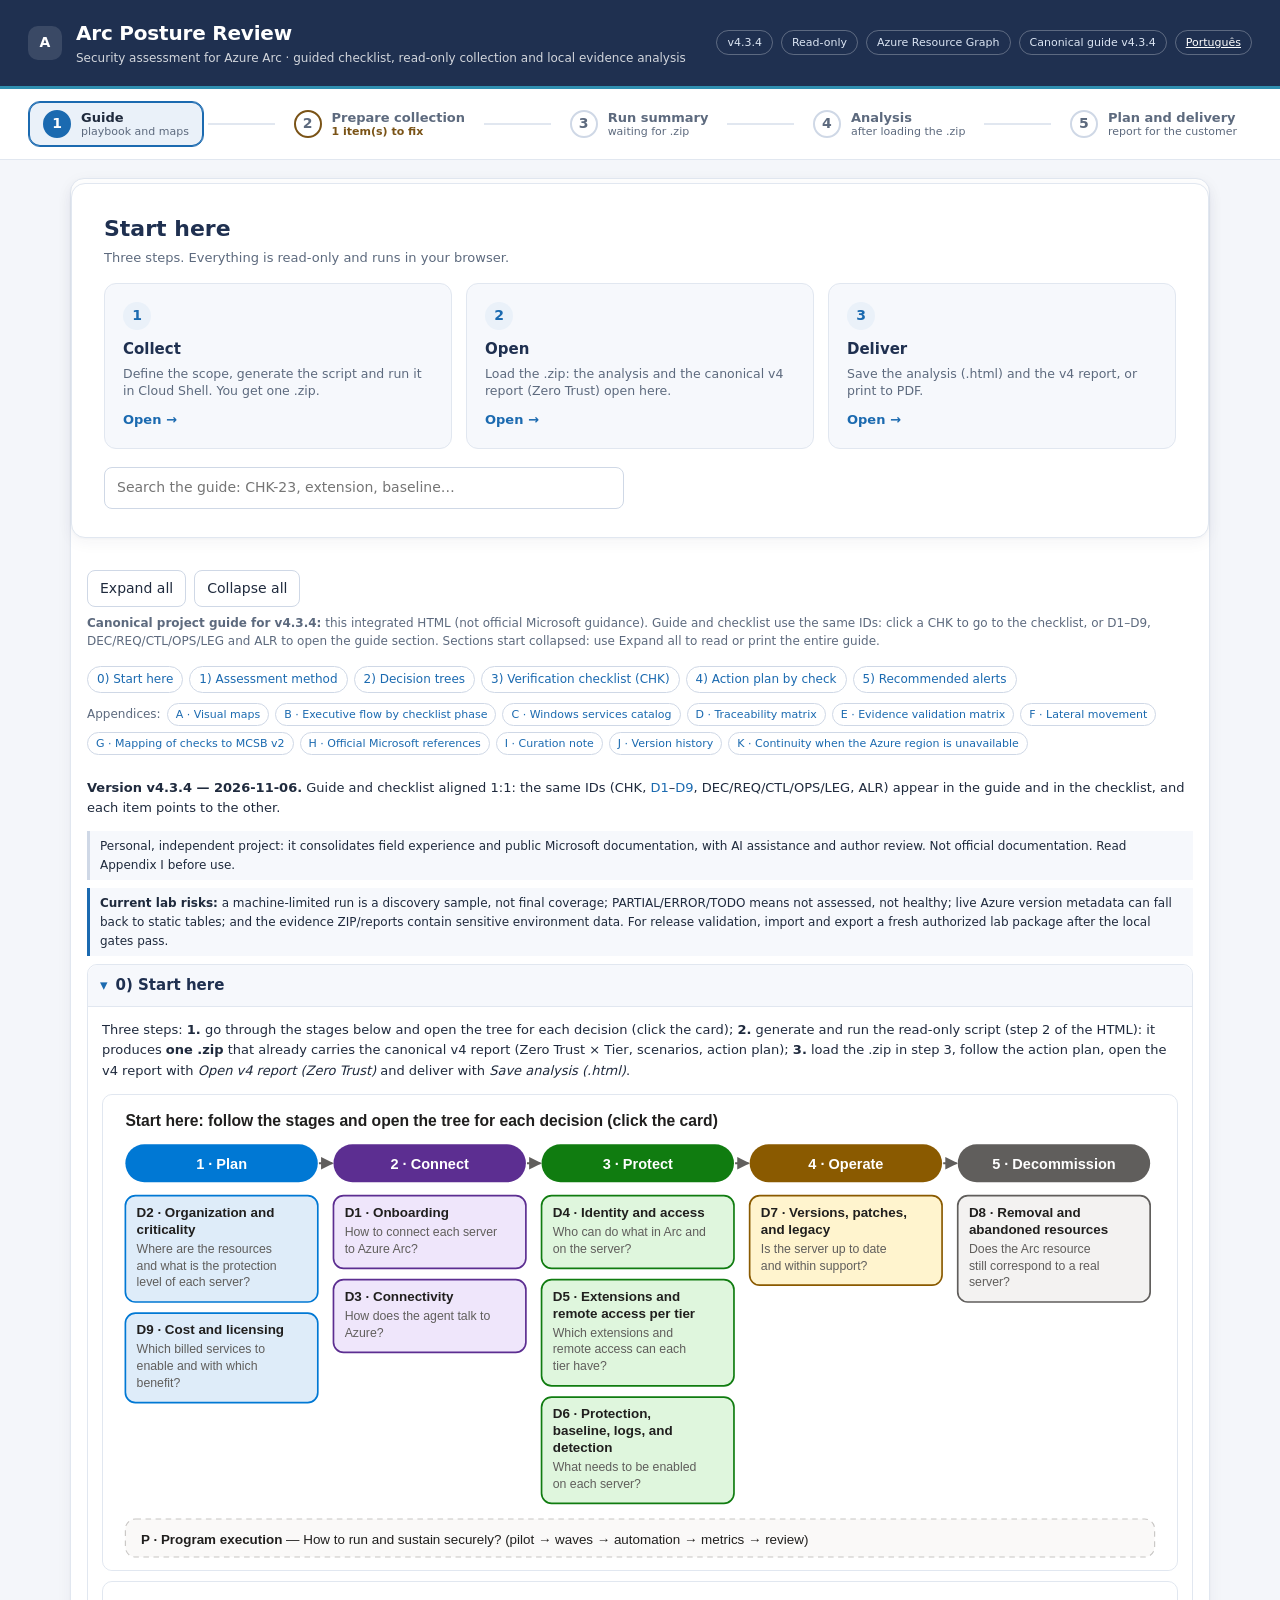
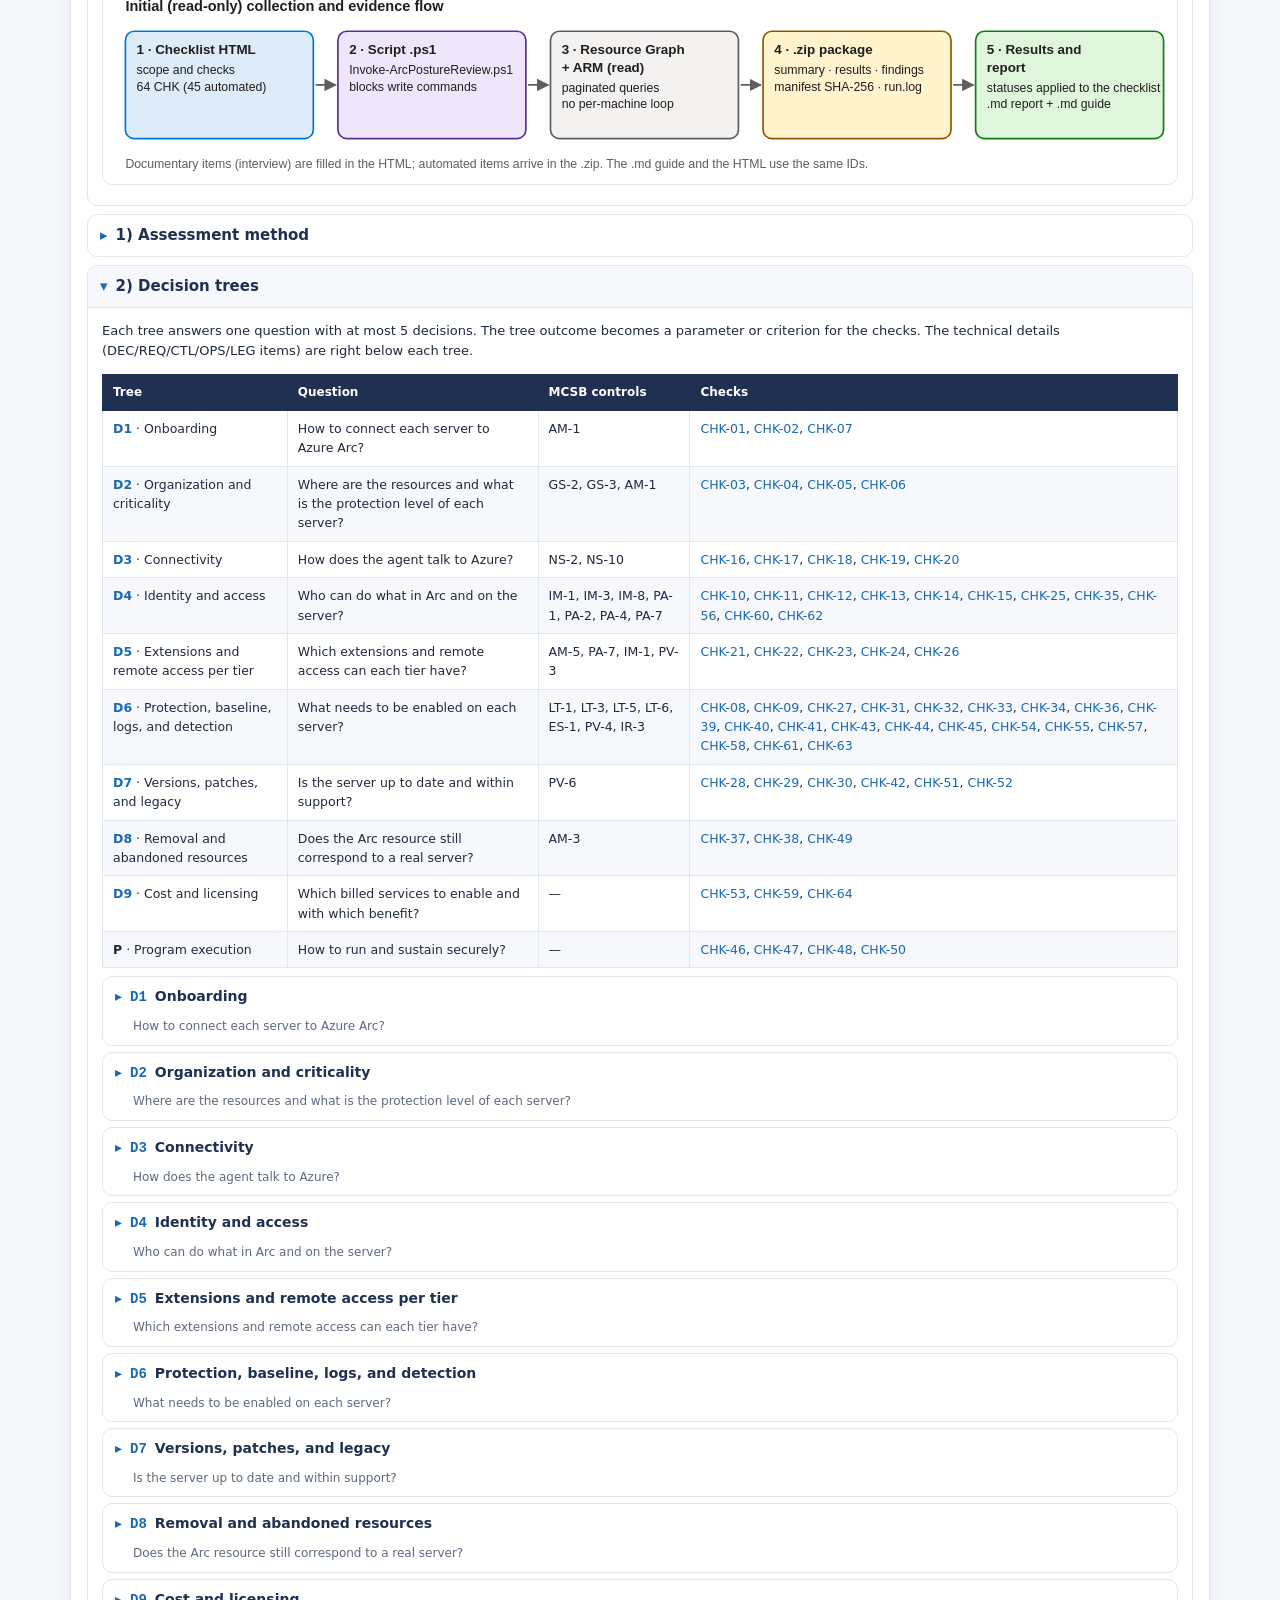
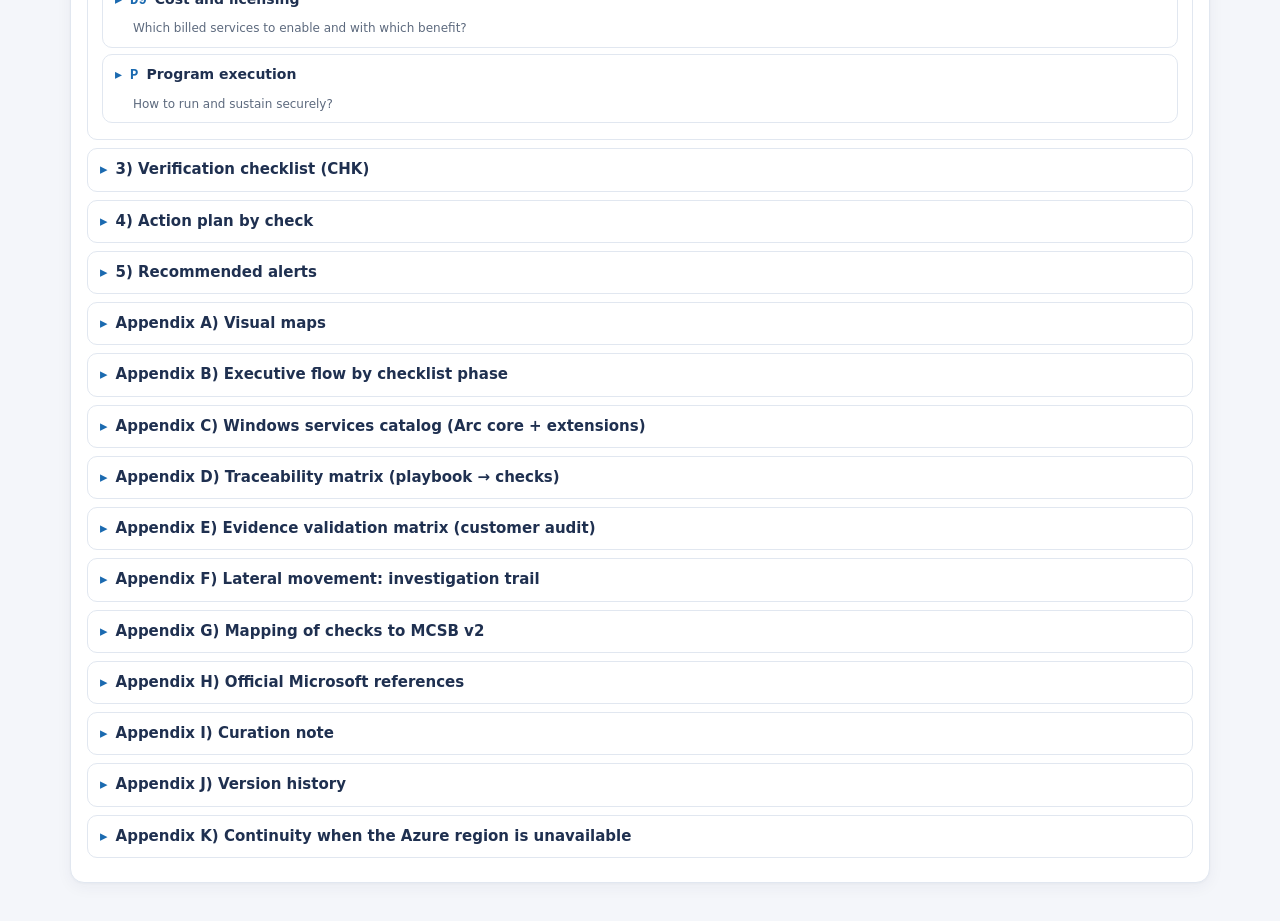
==== commit d33c95f6: "v4.3.4: claim register sourced from Microsoft pages Co-authored-by: Copilot <223556219+Copilot@users" ====
--- a/index.html
+++ b/index.html
@@ -544,7 +544,7 @@
     <h1>Arc Posture Review</h1>
     <div class="sub">Security assessment for Azure Arc · guided checklist, read-only collection and local evidence analysis</div>
   </div>
-  <div class="badges"><span class="hb" id="verBadge"></span><span class="hb">Read-only</span><span class="hb">Azure Resource Graph</span><span class="hb">Canonical guide v4.3.3</span><a class="hb" style="color:#fff;text-decoration:underline" href="arc-posture-review.pt-BR.html" hreflang="pt-BR" title="Same version in Portuguese (separate file, same folder)">Português</a></div>
+  <div class="badges"><span class="hb" id="verBadge"></span><span class="hb">Read-only</span><span class="hb">Azure Resource Graph</span><span class="hb">Canonical guide v4.3.4</span><a class="hb" style="color:#fff;text-decoration:underline" href="arc-posture-review.pt-BR.html" hreflang="pt-BR" title="Same version in Portuguese (separate file, same folder)">Português</a></div>
 </header>
 <nav class="wiz" role="tablist" aria-label="Steps">
 <button class="tab wstep" data-tab="guide" type="button" role="tab"><span class="wn">1</span><span class="wt"><b>Guide</b><small id="ws-guide">playbook and maps</small></span></button>
@@ -667,9 +667,9 @@
         <div class="gbar">
           <button class="btn" id="btnGuideOpen" type="button">Expand all</button>
           <button class="btn" id="btnGuideClose" type="button">Collapse all</button>
-          <span class="hint" style="margin:0"><b>Canonical project guide for v4.3.3:</b> this integrated HTML (not official Microsoft guidance). Guide and checklist use the same IDs: click a CHK to go to the checklist, or D1–D9, DEC/REQ/CTL/OPS/LEG and ALR to open the guide section. Sections start collapsed: use Expand all to read or print the entire guide.</span>
+          <span class="hint" style="margin:0"><b>Canonical project guide for v4.3.4:</b> this integrated HTML (not official Microsoft guidance). Guide and checklist use the same IDs: click a CHK to go to the checklist, or D1–D9, DEC/REQ/CTL/OPS/LEG and ALR to open the guide section. Sections start collapsed: use Expand all to read or print the entire guide.</span>
         </div>
-        <div class="guide"><nav class="toc"><a class="jump" data-target="g-START" tabindex="0">0) Start here</a><a class="jump" data-target="g-MET" tabindex="0">1) Assessment method</a><a class="jump" data-target="g-TREES" tabindex="0">2) Decision trees</a><a class="jump" data-target="g-CHK" tabindex="0">3) Verification checklist (CHK)</a><a class="jump" data-target="g-PLAN" tabindex="0">4) Action plan by check</a><a class="jump" data-target="g-ALR" tabindex="0">5) Recommended alerts</a></nav><nav class="toc toca"><span class="hint" style="margin:0">Appendices:</span><a class="jump" data-target="s-291" tabindex="0">A · Visual maps</a><a class="jump" data-target="s-310" tabindex="0">B · Executive flow by checklist phase</a><a class="jump" data-target="g-SVC" tabindex="0">C · Windows services catalog</a><a class="jump" data-target="s-319" tabindex="0">D · Traceability matrix</a><a class="jump" data-target="g-EVD" tabindex="0">E · Evidence validation matrix</a><a class="jump" data-target="g-LAT" tabindex="0">F · Lateral movement</a><a class="jump" data-target="s-329" tabindex="0">G · Mapping of checks to MCSB v2</a><a class="jump" data-target="s-333" tabindex="0">H · Official Microsoft references</a><a class="jump" data-target="s-369" tabindex="0">I · Curation note</a><a class="jump" data-target="s-374" tabindex="0">J · Version history</a><a class="jump" data-target="s-386" tabindex="0">K · Continuity when the Azure region is unavailable</a></nav><p><strong>Version v4.3.3 — 2026-11-06.</strong> Guide and checklist aligned 1:1: the same IDs (CHK, <a class="jump" data-target="g-D1" tabindex="0">D1</a>–<a class="jump" data-target="g-D9" tabindex="0">D9</a>, DEC/REQ/CTL/OPS/LEG, ALR) appear in the guide and in the checklist, and each item points to the other.</p><blockquote class="">Personal, independent project: it consolidates field experience and public Microsoft documentation, with AI assistance and author review. Not official documentation. Read Appendix I before use.</blockquote><blockquote class="verif"><strong>Current lab risks:</strong> a machine-limited run is a discovery sample, not final coverage; PARTIAL/ERROR/TODO means not assessed, not healthy; live Azure version metadata can fall back to static tables; and the evidence ZIP/reports contain sensitive environment data. For release validation, import and export a fresh authorized lab package after the local gates pass.</blockquote><div class="act gf gf3 open"><h3 id="g-START" class="acth" role="button" tabindex="0" aria-expanded="true">0) Start here</h3><div class="gfb"><p>Three steps: <strong>1.</strong> go through the stages below and open the tree for each decision (click the card); <strong>2.</strong> generate and run the read-only script (step 2 of the HTML): it produces <strong>one .zip</strong> that already carries the canonical v4 report (Zero Trust × Tier, scenarios, action plan); <strong>3.</strong> load the .zip in step 3, follow the action plan, open the v4 report with <em>Open v4 report (Zero Trust)</em> and deliver with <em>Save analysis (.html)</em>.</p><div class="dgwrap"><svg class="dg" viewBox="0 0 960 425" role="img" aria-label="Start here" xmlns="http://www.w3.org/2000/svg"><defs><marker id="ah" viewBox="0 0 10 10" refX="9" refY="5" markerWidth="7" markerHeight="7" orient="auto-start-reverse"><path d="M0,0 L10,5 L0,10 z" fill="#605e5c"/></marker></defs><rect x="0" y="0" width="960" height="425" rx="10" fill="#ffffff"/><text x="20" y="28" font-size="14" fill="#201f1e" text-anchor="start" font-weight="700">Start here: follow the stages and open the tree for each decision (click the card)</text><rect x="20" y="44" width="172" height="34" rx="17" fill="#0078d4"/><text x="106" y="66" font-size="13" font-weight="700" fill="#ffffff" text-anchor="middle">1 · Plan</text><line x1="193" y1="61" x2="205" y2="61" stroke="#605e5c" stroke-width="1.6" marker-end="url(#ah)"/><a data-target="g-D2" tabindex="0" style="cursor:pointer"><rect x="20" y="90" width="172" height="95" rx="9" fill="#deecf9" stroke="#0078d4" stroke-width="1.5"/><text x="30" y="109" font-size="12" font-weight="700" fill="#201f1e">D2 · Organization and</text><text x="30" y="124" font-size="12" font-weight="700" fill="#201f1e">criticality</text><text x="30" y="141" font-size="11" fill="#605e5c">Where are the resources</text><text x="30" y="156" font-size="11" fill="#605e5c">and what is the protection</text><text x="30" y="171" font-size="11" fill="#605e5c">level of each server?</text></a><a data-target="g-D9" tabindex="0" style="cursor:pointer"><rect x="20" y="195" width="172" height="80" rx="9" fill="#deecf9" stroke="#0078d4" stroke-width="1.5"/><text x="30" y="214" font-size="12" font-weight="700" fill="#201f1e">D9 · Cost and licensing</text><text x="30" y="231" font-size="11" fill="#605e5c">Which billed services to</text><text x="30" y="246" font-size="11" fill="#605e5c">enable and with which</text><text x="30" y="261" font-size="11" fill="#605e5c">benefit?</text></a><rect x="206" y="44" width="172" height="34" rx="17" fill="#5c2e91"/><text x="292" y="66" font-size="13" font-weight="700" fill="#ffffff" text-anchor="middle">2 · Connect</text><line x1="379" y1="61" x2="391" y2="61" stroke="#605e5c" stroke-width="1.6" marker-end="url(#ah)"/><a data-target="g-D1" tabindex="0" style="cursor:pointer"><rect x="206" y="90" width="172" height="65" rx="9" fill="#efe6fb" stroke="#5c2e91" stroke-width="1.5"/><text x="216" y="109" font-size="12" font-weight="700" fill="#201f1e">D1 · Onboarding</text><text x="216" y="126" font-size="11" fill="#605e5c">How to connect each server</text><text x="216" y="141" font-size="11" fill="#605e5c">to Azure Arc?</text></a><a data-target="g-D3" tabindex="0" style="cursor:pointer"><rect x="206" y="165" width="172" height="65" rx="9" fill="#efe6fb" stroke="#5c2e91" stroke-width="1.5"/><text x="216" y="184" font-size="12" font-weight="700" fill="#201f1e">D3 · Connectivity</text><text x="216" y="201" font-size="11" fill="#605e5c">How does the agent talk to</text><text x="216" y="216" font-size="11" fill="#605e5c">Azure?</text></a><rect x="392" y="44" width="172" height="34" rx="17" fill="#107c10"/><text x="478" y="66" font-size="13" font-weight="700" fill="#ffffff" text-anchor="middle">3 · Protect</text><line x1="565" y1="61" x2="577" y2="61" stroke="#605e5c" stroke-width="1.6" marker-end="url(#ah)"/><a data-target="g-D4" tabindex="0" style="cursor:pointer"><rect x="392" y="90" width="172" height="65" rx="9" fill="#dff6dd" stroke="#107c10" stroke-width="1.5"/><text x="402" y="109" font-size="12" font-weight="700" fill="#201f1e">D4 · Identity and access</text><text x="402" y="126" font-size="11" fill="#605e5c">Who can do what in Arc and</text><text x="402" y="141" font-size="11" fill="#605e5c">on the server?</text></a><a data-target="g-D5" tabindex="0" style="cursor:pointer"><rect x="392" y="165" width="172" height="95" rx="9" fill="#dff6dd" stroke="#107c10" stroke-width="1.5"/><text x="402" y="184" font-size="12" font-weight="700" fill="#201f1e">D5 · Extensions and</text><text x="402" y="199" font-size="12" font-weight="700" fill="#201f1e">remote access per tier</text><text x="402" y="216" font-size="11" fill="#605e5c">Which extensions and</text><text x="402" y="231" font-size="11" fill="#605e5c">remote access can each</text><text x="402" y="246" font-size="11" fill="#605e5c">tier have?</text></a><a data-target="g-D6" tabindex="0" style="cursor:pointer"><rect x="392" y="270" width="172" height="95" rx="9" fill="#dff6dd" stroke="#107c10" stroke-width="1.5"/><text x="402" y="289" font-size="12" font-weight="700" fill="#201f1e">D6 · Protection,</text><text x="402" y="304" font-size="12" font-weight="700" fill="#201f1e">baseline, logs, and</text><text x="402" y="319" font-size="12" font-weight="700" fill="#201f1e">detection</text><text x="402" y="336" font-size="11" fill="#605e5c">What needs to be enabled</text><text x="402" y="351" font-size="11" fill="#605e5c">on each server?</text></a><rect x="578" y="44" width="172" height="34" rx="17" fill="#8a5a00"/><text x="664" y="66" font-size="13" font-weight="700" fill="#ffffff" text-anchor="middle">4 · Operate</text><line x1="751" y1="61" x2="763" y2="61" stroke="#605e5c" stroke-width="1.6" marker-end="url(#ah)"/><a data-target="g-D7" tabindex="0" style="cursor:pointer"><rect x="578" y="90" width="172" height="80" rx="9" fill="#fff4ce" stroke="#8a5a00" stroke-width="1.5"/><text x="588" y="109" font-size="12" font-weight="700" fill="#201f1e">D7 · Versions, patches,</text><text x="588" y="124" font-size="12" font-weight="700" fill="#201f1e">and legacy</text><text x="588" y="141" font-size="11" fill="#605e5c">Is the server up to date</text><text x="588" y="156" font-size="11" fill="#605e5c">and within support?</text></a><rect x="764" y="44" width="172" height="34" rx="17" fill="#605e5c"/><text x="850" y="66" font-size="13" font-weight="700" fill="#ffffff" text-anchor="middle">5 · Decommission</text><a data-target="g-D8" tabindex="0" style="cursor:pointer"><rect x="764" y="90" width="172" height="95" rx="9" fill="#f3f2f1" stroke="#605e5c" stroke-width="1.5"/><text x="774" y="109" font-size="12" font-weight="700" fill="#201f1e">D8 · Removal and</text><text x="774" y="124" font-size="12" font-weight="700" fill="#201f1e">abandoned resources</text><text x="774" y="141" font-size="11" fill="#605e5c">Does the Arc resource</text><text x="774" y="156" font-size="11" fill="#605e5c">still correspond to a real</text><text x="774" y="171" font-size="11" fill="#605e5c">server?</text></a><a data-target="g-P" tabindex="0" style="cursor:pointer"><rect x="20" y="379" width="920" height="34" rx="9" fill="#faf9f8" stroke="#c8c6c4" stroke-dasharray="5 4"/><text x="34" y="401" font-size="12" fill="#201f1e"><tspan font-weight="700">P · Program execution</tspan> — How to run and sustain securely? (pilot → waves → automation → metrics → review)</text></a></svg></div><div class="dgwrap"><svg class="dg" viewBox="0 0 960 180" role="img" aria-label="Collection flow" xmlns="http://www.w3.org/2000/svg"><defs><marker id="ah" viewBox="0 0 10 10" refX="9" refY="5" markerWidth="7" markerHeight="7" orient="auto-start-reverse"><path d="M0,0 L10,5 L0,10 z" fill="#605e5c"/></marker></defs><rect x="0" y="0" width="960" height="180" rx="10" fill="#ffffff"/><text x="20" y="26" font-size="13" fill="#201f1e" text-anchor="start" font-weight="700">Initial (read-only) collection and evidence flow</text><rect x="20" y="44" width="168" height="96" rx="8" fill="#deecf9" stroke="#0078d4" stroke-width="1.5"/><text x="30" y="64" font-size="12" font-weight="700" fill="#201f1e">1 · Checklist HTML</text><text x="30" y="82" font-size="11" fill="#201f1e">scope and checks</text><text x="30" y="97" font-size="11" fill="#201f1e">64 CHK (45 automated)</text><line x1="190" y1="92" x2="208" y2="92" stroke="#605e5c" stroke-width="1.6" marker-end="url(#ah)"/><rect x="210" y="44" width="168" height="96" rx="8" fill="#efe6fb" stroke="#5c2e91" stroke-width="1.5"/><text x="220" y="64" font-size="12" font-weight="700" fill="#201f1e">2 · Script .ps1</text><text x="220" y="82" font-size="11" fill="#201f1e">Invoke-ArcPostureReview.ps1</text><text x="220" y="97" font-size="11" fill="#201f1e">blocks write commands</text><line x1="380" y1="92" x2="398" y2="92" stroke="#605e5c" stroke-width="1.6" marker-end="url(#ah)"/><rect x="400" y="44" width="168" height="96" rx="8" fill="#f3f2f1" stroke="#605e5c" stroke-width="1.5"/><text x="410" y="64" font-size="12" font-weight="700" fill="#201f1e">3 · Resource Graph</text><text x="410" y="80" font-size="12" font-weight="700" fill="#201f1e">+ ARM (read)</text><text x="410" y="98" font-size="11" fill="#201f1e">paginated queries</text><text x="410" y="113" font-size="11" fill="#201f1e">no per-machine loop</text><line x1="570" y1="92" x2="588" y2="92" stroke="#605e5c" stroke-width="1.6" marker-end="url(#ah)"/><rect x="590" y="44" width="168" height="96" rx="8" fill="#fff4ce" stroke="#8a5a00" stroke-width="1.5"/><text x="600" y="64" font-size="12" font-weight="700" fill="#201f1e">4 · .zip package</text><text x="600" y="82" font-size="11" fill="#201f1e">summary · results · findings</text><text x="600" y="97" font-size="11" fill="#201f1e">manifest SHA-256 · run.log</text><line x1="760" y1="92" x2="778" y2="92" stroke="#605e5c" stroke-width="1.6" marker-end="url(#ah)"/><rect x="780" y="44" width="168" height="96" rx="8" fill="#dff6dd" stroke="#107c10" stroke-width="1.5"/><text x="790" y="64" font-size="12" font-weight="700" fill="#201f1e">5 · Results and</text><text x="790" y="80" font-size="12" font-weight="700" fill="#201f1e">report</text><text x="790" y="98" font-size="11" fill="#201f1e">statuses applied to the checklist</text><text x="790" y="113" font-size="11" fill="#201f1e">.md report + .md guide</text><text x="20" y="166" font-size="11" fill="#605e5c" text-anchor="start">Documentary items (interview) are filled in the HTML; automated items arrive in the .zip. The .md guide and the HTML use the same IDs.</text></svg></div></div></div><div class="act gf gf3"><h3 id="g-MET" class="acth" role="button" tabindex="0" aria-expanded="false">1) Assessment method</h3><div class="gfb" hidden><p>The kit follows the public Microsoft practice to <strong>sustain the security posture</strong> from the <a href="https://learn.microsoft.com/en-us/azure/cloud-adoption-framework/secure/overview" target="_blank" rel="noopener">Cloud Adoption Framework — Secure</a>: recurring assessment, prioritized remediation, control automation and evidence-based reporting. The measurement standard is the <a href="https://learn.microsoft.com/en-us/security/benchmark/azure/overview" target="_blank" rel="noopener">Microsoft Cloud Security Benchmark (MCSB)</a>, the default Defender for Cloud benchmark, whose controls map to <strong>CIS Controls v8.1</strong>, <strong>NIST SP 800-53 Rev.5</strong>, <strong>PCI-DSS v4</strong>, <strong>NIST CSF 2.0</strong>, <strong>ISO 27001:2022</strong> and <strong>SOC 2</strong>. The IDs used are from <strong>MCSB v2</strong> (preview, supersedes v1). The published <a href="https://learn.microsoft.com/en-us/security/benchmark/azure/baselines/azure-arc-enabled-servers-security-baseline" target="_blank" rel="noopener">Arc-enabled servers security baseline</a> still uses v1; because control IDs are kept across versions (v2 removed the Governance and strategy domain and added DevOps and AI), the <in>In the Arc baseline?</em> column remains valid.</p><div class="act gf gf4"><h4 id="s-8" class="acth" role="button" tabindex="0" aria-expanded="false">1.1 Applied cycle</h4><div class="gfb" hidden><div class="tw"><table class="gt"><thead><tr><th>Cycle stage</th><th>What the kit does</th><th>Where</th></tr></thead><tbody><tr><td><strong>Assess</strong></td><td>Read-only collection + documentary items</td><td>Steps 2 and 3 of the HTML</td></tr><tr><td><strong>Measure</strong></td><td>Status per check, grouped by layer and MCSB control; Defender Secure Score</td><td>Step 4 (Analysis)</td></tr><tr><td><strong>Prioritize</strong></td><td>Severity × criticality (tier) × I/C/M timeline</td><td>What to do now / Action plan</td></tr><tr><td><strong>Remediate and automate</strong></td><td>Steps per check; Azure Policy and alerts <a class="jump" data-target="g-ALR-01" tabindex="0">ALR-01</a>..09</td><td>Action plan and Alerts</td></tr><tr><td><strong>Report</strong></td><td>Report with evidence; new collection to compare before × after</td><td>Step 5 (Plan and delivery)</td></tr></tbody></table></div></div></div><div class="act gf gf4"><h4 id="s-10" class="acth" role="button" tabindex="0" aria-expanded="false">1.2 Assessment layers</h4><div class="gfb" hidden><p>Each check belongs to a layer. Only layers 1 to 3 measure compliance; layer 4 measures adherence to customer decisions.</p><div class="tw"><table class="gt"><thead><tr><th>Layer</th><th>Meaning</th><th>Counts toward compliance?</th><th>Checks</th></tr></thead><tbody><tr><td>1 · MCSB</td><td>Microsoft Cloud Security Benchmark control, measured by Defender for Cloud or by the collection</td><td>Yes</td><td>26</td></tr><tr><td>2 · OS baseline</td><td>Windows/Linux security baseline, audited by Machine Configuration</td><td>Yes</td><td>5</td></tr><tr><td>3 · Arc requirement</td><td>Documented product requirement (support, ESU, network, extensions, removal)</td><td>Yes (own indicator)</td><td>17</td></tr><tr><td>4 · Customer decision</td><td>Parameter decided by the customer (tier, regions, tags, retention, usage per tier)</td><td>No: measures adherence to the decision</td><td>10</td></tr><tr><td>P · Program</td><td>Program execution (pilot, waves, automation, review)</td><td>No</td><td>4</td></tr><tr><td>F · FinOps</td><td>Cost and licensing</td><td>No</td><td>2</td></tr></tbody></table></div><ul><li>Official source for the measurement: <a href="https://learn.microsoft.com/en-us/azure/defender-for-cloud/regulatory-compliance-dashboard" target="_blank" rel="noopener">Defender for Cloud regulatory compliance dashboard</a> (MCSB), <a href="https://learn.microsoft.com/en-us/azure/defender-for-cloud/secure-score-security-controls" target="_blank" rel="noopener">Secure Score</a> and <a href="https://learn.microsoft.com/en-us/azure/governance/machine-configuration/overview" target="_blank" rel="noopener">Machine Configuration</a> for the OS baseline.</li><li>Controls listed in the Arc-enabled servers baseline: NS-1, NS-2, IM-1, IM-3, IM-8, PA-1, PA-7, DP-1, DP-3, DP-4, AM-2, LT-1, LT-4, BR-1. The others (PV, ES, LT-3/5/6, IR) apply to the server and to operations.</li><li>The kit index follows the <a href="https://learn.microsoft.com/en-us/azure/defender-for-cloud/secure-score-security-controls" target="_blank" rel="noopener">Secure Score</a> model: each control is worth points by severity weight (High 3, Medium 2, Low 1) and scores by the share of healthy machines; checks with the same cause (for example, MDE missing in <a class="jump" data-target="item-CHK-32" tabindex="0">CHK-32</a> and <a class="jump" data-target="item-CHK-57" tabindex="0">CHK-57</a>) form one control and count once; controls without assessment are left out; the gain of each action matches the Secure Score potential increase. When the finding is not per machine, PASS = 100%, WARN = 50%, FAIL = 0.</li><li>The MCSB control table follows the regulatory compliance dashboard: a control is met when all of its checks pass.</li><li>The index is a reading aid: it <strong>does not replace</strong> Secure Score or the Defender for Cloud MCSB compliance.</li></ul></div></div><div class="act gf gf4"><h4 id="s-14" class="acth" role="button" tabindex="0" aria-expanded="false">1.3 How to read the IDs and status</h4><div class="gfb" hidden><div class="tw"><table class="gt"><thead><tr><th>Prefix</th><th>Meaning</th><th>Where it appears</th></tr></thead><tbody><tr><td><strong><a class="jump" data-target="g-D1" tabindex="0">D1</a>–<a class="jump" data-target="g-D9" tabindex="0">D9</a>, P</strong></td><td>Decision tree (or program execution)</td><td>Section 2</td></tr><tr><td><strong>DEC / REQ / CTL / OPS / LEG</strong></td><td>Playbook item (decision, prerequisite, control, operation, legacy)</td><td>Details within each tree</td></tr><tr><td><strong>CHK-xx</strong></td><td>HTML checklist check (automated by the script or documentary with the customer)</td><td>Section 3 and in the HTML</td></tr><tr><td><strong>ALR-xx</strong></td><td>Recommended alert</td><td>Section 5</td></tr></tbody></table></div><ul><li>Each playbook item ends with <strong>Verified by</strong> (CHKs that prove the item); each CHK lists the layer, the MCSB control, the tree and the playbook references.</li><li>Status: <strong>PASS</strong>, <strong>WARN</strong>, <strong>FAIL</strong>, <strong>INFO</strong>, <strong>N/A</strong>, <strong>ERROR</strong> (collection failed), <strong>PARTIAL</strong> (the evidence cannot support a conclusion, for example missing permission in part of the scope) and <strong>TODO</strong> (pending documentary check).</li><li>Reading results: PASS, WARN and FAIL are measured against each check's criterion; they are not a statement that a practice is insecure. WARN is usually an improvement or hardening opportunity. FAIL is a condition observed with enough evidence (for example NonCompliant, an expired agent or a Free Defender tier). PARTIAL, N/A and TODO mean the evidence is incomplete, not applicable or documentary: they are collection tasks, never findings. The v4 report shows these as Verified gap, Improvement opportunity and Not verified.</li><li>Automated checks are assessed by the read-only script; documentary checks, through interview or evidence with the customer.</li></ul></div></div></div></div><div class="act gf gf3 open"><h3 id="g-TREES" class="acth" role="button" tabindex="0" aria-expanded="true">2) Decision trees</h3><div class="gfb"><p>Each tree answers one question with at most 5 decisions. The tree outcome becomes a parameter or criterion for the checks. The technical details (DEC/REQ/CTL/OPS/LEG items) are right below each tree.</p><div class="tw"><table class="gt"><thead><tr><th>Tree</th><th>Question</th><th>MCSB controls</th><th>Checks</th></tr></thead><tbody><tr><td><strong><a class="jump" data-target="g-D1" tabindex="0">D1</a></strong> · Onboarding</td><td>How to connect each server to Azure Arc?</td><td>AM-1</td><td><a class="jump" data-target="item-CHK-01" tabindex="0">CHK-01</a>, <a class="jump" data-target="item-CHK-02" tabindex="0">CHK-02</a>, <a class="jump" data-target="item-CHK-07" tabindex="0">CHK-07</a></td></tr><tr><td><strong><a class="jump" data-target="g-D2" tabindex="0">D2</a></strong> · Organization and criticality</td><td>Where are the resources and what is the protection level of each server?</td><td>GS-2, GS-3, AM-1</td><td><a class="jump" data-target="item-CHK-03" tabindex="0">CHK-03</a>, <a class="jump" data-target="item-CHK-04" tabindex="0">CHK-04</a>, <a class="jump" data-target="item-CHK-05" tabindex="0">CHK-05</a>, <a class="jump" data-target="item-CHK-06" tabindex="0">CHK-06</a></td></tr><tr><td><strong><a class="jump" data-target="g-D3" tabindex="0">D3</a></strong> · Connectivity</td><td>How does the agent talk to Azure?</td><td>NS-2, NS-10</td><td><a class="jump" data-target="item-CHK-16" tabindex="0">CHK-16</a>, <a class="jump" data-target="item-CHK-17" tabindex="0">CHK-17</a>, <a class="jump" data-target="item-CHK-18" tabindex="0">CHK-18</a>, <a class="jump" data-target="item-CHK-19" tabindex="0">CHK-19</a>, <a class="jump" data-target="item-CHK-20" tabindex="0">CHK-20</a></td></tr><tr><td><strong><a class="jump" data-target="g-D4" tabindex="0">D4</a></strong> · Identity and access</td><td>Who can do what in Arc and on the server?</td><td>IM-1, IM-3, IM-8, PA-1, PA-2, PA-4, PA-7</td><td><a class="jump" data-target="item-CHK-10" tabindex="0">CHK-10</a>, <a class="jump" data-target="item-CHK-11" tabindex="0">CHK-11</a>, <a class="jump" data-target="item-CHK-12" tabindex="0">CHK-12</a>, <a class="jump" data-target="item-CHK-13" tabindex="0">CHK-13</a>, <a class="jump" data-target="item-CHK-14" tabindex="0">CHK-14</a>, <a class="jump" data-target="item-CHK-15" tabindex="0">CHK-15</a>, <a class="jump" data-target="item-CHK-25" tabindex="0">CHK-25</a>, <a class="jump" data-target="item-CHK-35" tabindex="0">CHK-35</a>, <a class="jump" data-target="item-CHK-56" tabindex="0">CHK-56</a>, <a class="jump" data-target="item-CHK-60" tabindex="0">CHK-60</a>, <a class="jump" data-target="item-CHK-62" tabindex="0">CHK-62</a></td></tr><tr><td><strong><a class="jump" data-target="g-D5" tabindex="0">D5</a></strong> · Extensions and remote access per tier</td><td>Which extensions and remote access can each tier have?</td><td>AM-5, PA-7, IM-1, PV-3</td><td><a class="jump" data-target="item-CHK-21" tabindex="0">CHK-21</a>, <a class="jump" data-target="item-CHK-22" tabindex="0">CHK-22</a>, <a class="jump" data-target="item-CHK-23" tabindex="0">CHK-23</a>, <a class="jump" data-target="item-CHK-24" tabindex="0">CHK-24</a>, <a class="jump" data-target="item-CHK-26" tabindex="0">CHK-26</a></td></tr><tr><td><strong><a class="jump" data-target="g-D6" tabindex="0">D6</a></strong> · Protection, baseline, logs, and detection</td><td>What needs to be enabled on each server?</td><td>LT-1, LT-3, LT-5, LT-6, ES-1, PV-4, IR-3</td><td><a class="jump" data-target="item-CHK-08" tabindex="0">CHK-08</a>, <a class="jump" data-target="item-CHK-09" tabindex="0">CHK-09</a>, <a class="jump" data-target="item-CHK-27" tabindex="0">CHK-27</a>, <a class="jump" data-target="item-CHK-31" tabindex="0">CHK-31</a>, <a class="jump" data-target="item-CHK-32" tabindex="0">CHK-32</a>, <a class="jump" data-target="item-CHK-33" tabindex="0">CHK-33</a>, <a class="jump" data-target="item-CHK-34" tabindex="0">CHK-34</a>, <a class="jump" data-target="item-CHK-36" tabindex="0">CHK-36</a>, <a class="jump" data-target="item-CHK-39" tabindex="0">CHK-39</a>, <a class="jump" data-target="item-CHK-40" tabindex="0">CHK-40</a>, <a class="jump" data-target="item-CHK-41" tabindex="0">CHK-41</a>, <a class="jump" data-target="item-CHK-43" tabindex="0">CHK-43</a>, <a class="jump" data-target="item-CHK-44" tabindex="0">CHK-44</a>, <a class="jump" data-target="item-CHK-45" tabindex="0">CHK-45</a>, <a class="jump" data-target="item-CHK-54" tabindex="0">CHK-54</a>, <a class="jump" data-target="item-CHK-55" tabindex="0">CHK-55</a>, <a class="jump" data-target="item-CHK-57" tabindex="0">CHK-57</a>, <a class="jump" data-target="item-CHK-58" tabindex="0">CHK-58</a>, <a class="jump" data-target="item-CHK-61" tabindex="0">CHK-61</a>, <a class="jump" data-target="item-CHK-63" tabindex="0">CHK-63</a></td></tr><tr><td><strong><a class="jump" data-target="g-D7" tabindex="0">D7</a></strong> · Versions, patches, and legacy</td><td>Is the server up to date and within support?</td><td>PV-6</td><td><a class="jump" data-target="item-CHK-28" tabindex="0">CHK-28</a>, <a class="jump" data-target="item-CHK-29" tabindex="0">CHK-29</a>, <a class="jump" data-target="item-CHK-30" tabindex="0">CHK-30</a>, <a class="jump" data-target="item-CHK-42" tabindex="0">CHK-42</a>, <a class="jump" data-target="item-CHK-51" tabindex="0">CHK-51</a>, <a class="jump" data-target="item-CHK-52" tabindex="0">CHK-52</a></td></tr><tr><td><strong><a class="jump" data-target="g-D8" tabindex="0">D8</a></strong> · Removal and abandoned resources</td><td>Does the Arc resource still correspond to a real server?</td><td>AM-3</td><td><a class="jump" data-target="item-CHK-37" tabindex="0">CHK-37</a>, <a class="jump" data-target="item-CHK-38" tabindex="0">CHK-38</a>, <a class="jump" data-target="item-CHK-49" tabindex="0">CHK-49</a></td></tr><tr><td><strong><a class="jump" data-target="g-D9" tabindex="0">D9</a></strong> · Cost and licensing</td><td>Which billed services to enable and with which benefit?</td><td>—</td><td><a class="jump" data-target="item-CHK-53" tabindex="0">CHK-53</a>, <a class="jump" data-target="item-CHK-59" tabindex="0">CHK-59</a>, <a class="jump" data-target="item-CHK-64" tabindex="0">CHK-64</a></td></tr><tr><td><strong>P</strong> · Program execution</td><td>How to run and sustain securely?</td><td>—</td><td><a class="jump" data-target="item-CHK-46" tabindex="0">CHK-46</a>, <a class="jump" data-target="item-CHK-47" tabindex="0">CHK-47</a>, <a class="jump" data-target="item-CHK-48" tabindex="0">CHK-48</a>, <a class="jump" data-target="item-CHK-50" tabindex="0">CHK-50</a></td></tr></tbody></table></div><div class="act gf gf4"><h4 id="g-D1" class="acth" role="button" tabindex="0" aria-expanded="false"><span class="pid">D1</span> Onboarding<span class="gq">How to connect each server to Azure Arc?</span></h4><div class="gfb" hidden><p><div class="dgwrap"><svg class="dg" viewBox="0 0 960 496" role="img" aria-label="D1 Onboarding" xmlns="http://www.w3.org/2000/svg"><defs><marker id="ah" viewBox="0 0 10 10" refX="9" refY="5" markerWidth="7" markerHeight="7" orient="auto-start-reverse"><path d="M0,0 L10,5 L0,10 z" fill="#605e5c"/></marker></defs><rect x="0" y="0" width="960" height="496" rx="10" fill="#ffffff"/><text x="20" y="28" font-size="15" fill="#201f1e" text-anchor="start" font-weight="700">D1 · Onboarding</text><text x="20" y="48" font-size="12" fill="#605e5c" text-anchor="start">How to connect each server to Azure Arc?</text><rect x="20" y="66" width="360" height="32" rx="9" fill="#deecf9" stroke="#0078d4" stroke-width="1.5"/><circle cx="38" cy="82" r="11" fill="#0078d4"/><text x="38" y="86" font-size="12" font-weight="700" fill="#ffffff" text-anchor="middle">1</text><text x="56" y="86" font-size="12" fill="#201f1e" font-weight="700">Is the machine a VM in Azure?</text><rect x="440" y="66" width="500" height="32" rx="9" fill="#dff6dd" stroke="#107c10" stroke-width="1.5"/><text x="452" y="86" font-size="12" fill="#201f1e">Do not connect to Arc: use the native VM capabilities</text><line x1="382" y1="82" x2="438" y2="82" stroke="#107c10" stroke-width="1.6" marker-end="url(#ah)"/><text x="392" y="77" font-size="11" fill="#107c10" text-anchor="start" font-weight="700">Yes</text><line x1="60" y1="98" x2="60" y2="118" stroke="#605e5c" stroke-width="1.6" marker-end="url(#ah)"/><text x="68" y="112" font-size="11" fill="#605e5c" text-anchor="start" font-weight="700">No</text><rect x="20" y="120" width="360" height="48" rx="9" fill="#deecf9" stroke="#0078d4" stroke-width="1.5"/><circle cx="38" cy="144" r="11" fill="#0078d4"/><text x="38" y="148" font-size="12" font-weight="700" fill="#ffffff" text-anchor="middle">2</text><text x="56" y="140" font-size="12" fill="#201f1e" font-weight="700">Is it in AWS/GCP and do you want automatic</text><text x="56" y="156" font-size="12" fill="#201f1e" font-weight="700">discovery?</text><rect x="440" y="120" width="500" height="32" rx="9" fill="#dff6dd" stroke="#107c10" stroke-width="1.5"/><text x="452" y="140" font-size="12" fill="#201f1e">Multicloud connector</text><line x1="382" y1="136" x2="438" y2="136" stroke="#107c10" stroke-width="1.6" marker-end="url(#ah)"/><text x="392" y="131" font-size="11" fill="#107c10" text-anchor="start" font-weight="700">Yes</text><line x1="60" y1="168" x2="60" y2="188" stroke="#605e5c" stroke-width="1.6" marker-end="url(#ah)"/><text x="68" y="182" font-size="11" fill="#605e5c" text-anchor="start" font-weight="700">No</text><rect x="20" y="190" width="360" height="32" rx="9" fill="#deecf9" stroke="#0078d4" stroke-width="1.5"/><circle cx="38" cy="206" r="11" fill="#0078d4"/><text x="38" y="210" font-size="12" font-weight="700" fill="#ffffff" text-anchor="middle">3</text><text x="56" y="210" font-size="12" fill="#201f1e" font-weight="700">Is it on Azure Local?</text><rect x="440" y="190" width="500" height="32" rx="9" fill="#dff6dd" stroke="#107c10" stroke-width="1.5"/><text x="452" y="210" font-size="12" fill="#201f1e">Already integrated with Arc (Distributed location)</text><line x1="382" y1="206" x2="438" y2="206" stroke="#107c10" stroke-width="1.6" marker-end="url(#ah)"/><text x="392" y="201" font-size="11" fill="#107c10" text-anchor="start" font-weight="700">Yes</text><line x1="60" y1="222" x2="60" y2="242" stroke="#605e5c" stroke-width="1.6" marker-end="url(#ah)"/><text x="68" y="236" font-size="11" fill="#605e5c" text-anchor="start" font-weight="700">No</text><rect x="20" y="244" width="360" height="48" rx="9" fill="#deecf9" stroke="#0078d4" stroke-width="1.5"/><circle cx="38" cy="268" r="11" fill="#0078d4"/><text x="38" y="272" font-size="12" font-weight="700" fill="#ffffff" text-anchor="middle">4</text><text x="56" y="264" font-size="12" fill="#201f1e" font-weight="700">Is it a vCenter/SCVMM VM and do you want to</text><text x="56" y="280" font-size="12" fill="#201f1e" font-weight="700">operate it through the host?</text><rect x="440" y="244" width="500" height="32" rx="9" fill="#dff6dd" stroke="#107c10" stroke-width="1.5"/><text x="452" y="264" font-size="12" fill="#201f1e">On-prem management platform</text><line x1="382" y1="260" x2="438" y2="260" stroke="#107c10" stroke-width="1.6" marker-end="url(#ah)"/><text x="392" y="255" font-size="11" fill="#107c10" text-anchor="start" font-weight="700">Yes</text><rect x="440" y="284" width="500" height="32" rx="9" fill="#f3f2f1" stroke="#605e5c" stroke-width="1.5"/><text x="452" y="304" font-size="12" fill="#201f1e">Any environment script (at scale: service principal, OPS-03)</text><path d="M200 292 H200 V300 H438" fill="none" stroke="#605e5c" stroke-width="1.6" marker-end="url(#ah)"/><text x="208" y="295" font-size="11" fill="#605e5c" text-anchor="start" font-weight="700">No</text><rect x="20" y="338" width="360" height="32" rx="9" fill="#deecf9" stroke="#0078d4" stroke-width="1.5"/><circle cx="38" cy="354" r="11" fill="#0078d4"/><text x="38" y="358" font-size="12" font-weight="700" fill="#ffffff" text-anchor="middle">5</text><text x="56" y="358" font-size="12" fill="#201f1e" font-weight="700">Has SQL Server?</text><rect x="440" y="338" width="500" height="32" rx="9" fill="#dff6dd" stroke="#107c10" stroke-width="1.5"/><text x="452" y="358" font-size="12" fill="#201f1e">SQL Server onboarding (agent + SQL extension)</text><line x1="382" y1="354" x2="438" y2="354" stroke="#107c10" stroke-width="1.6" marker-end="url(#ah)"/><text x="392" y="349" font-size="11" fill="#107c10" text-anchor="start" font-weight="700">Yes</text><rect x="440" y="378" width="500" height="32" rx="9" fill="#f3f2f1" stroke="#605e5c" stroke-width="1.5"/><text x="452" y="398" font-size="12" fill="#201f1e">Agent only</text><path d="M200 370 H200 V394 H438" fill="none" stroke="#605e5c" stroke-width="1.6" marker-end="url(#ah)"/><text x="208" y="389" font-size="11" fill="#605e5c" text-anchor="start" font-weight="700">No</text><rect x="20" y="432" width="920" height="32" rx="9" fill="#fff4ce" stroke="#8a5a00" stroke-width="1.5"/><text x="32" y="452" font-size="12" fill="#201f1e">Expected result: Method per server group recorded; providers registered; eligible OS.</text><text x="20" y="480" font-size="11" fill="#605e5c" text-anchor="start">MCSB controls: AM-1 · Details: DEC-01, DEC-02, REQ-01, REQ-05</text></svg></div><ul><li><strong>Verified by:</strong> <a class="jump" data-target="item-CHK-01" tabindex="0">CHK-01</a>, <a class="jump" data-target="item-CHK-02" tabindex="0">CHK-02</a>, <a class="jump" data-target="item-CHK-07" tabindex="0">CHK-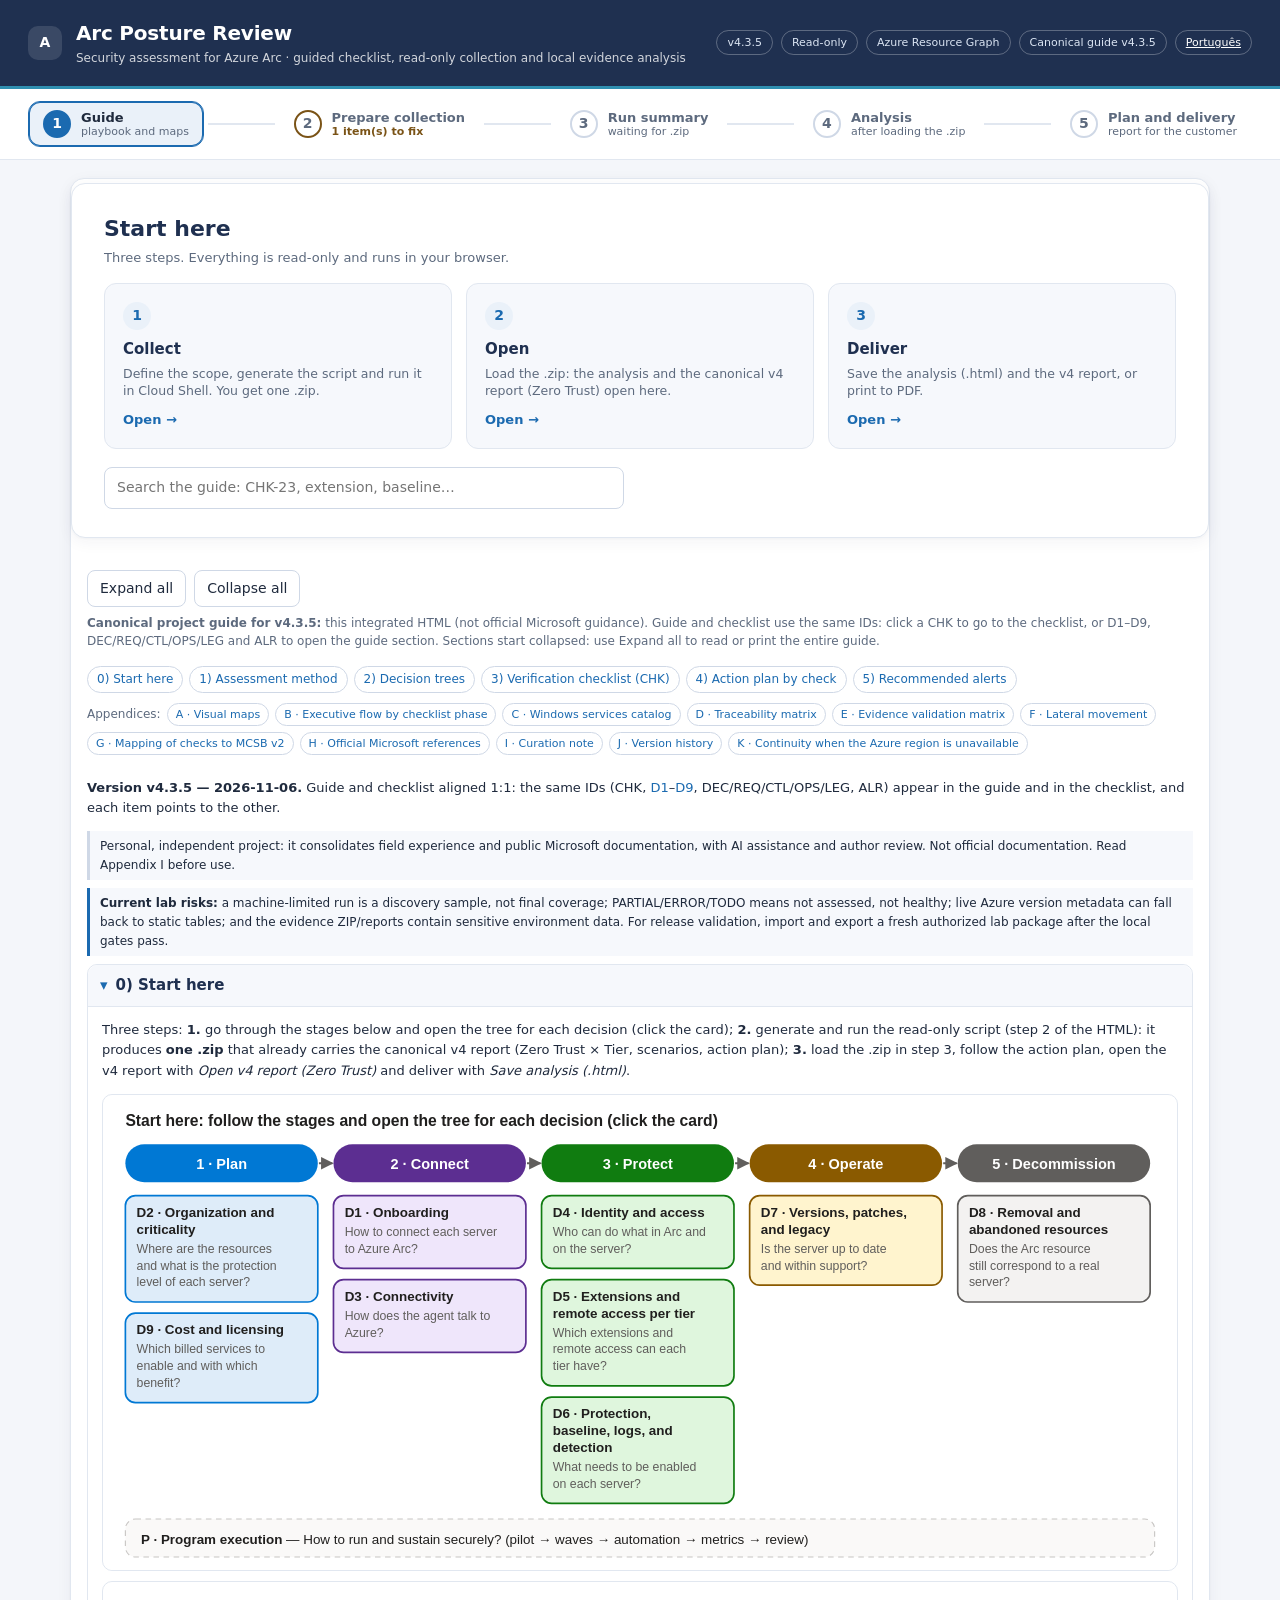
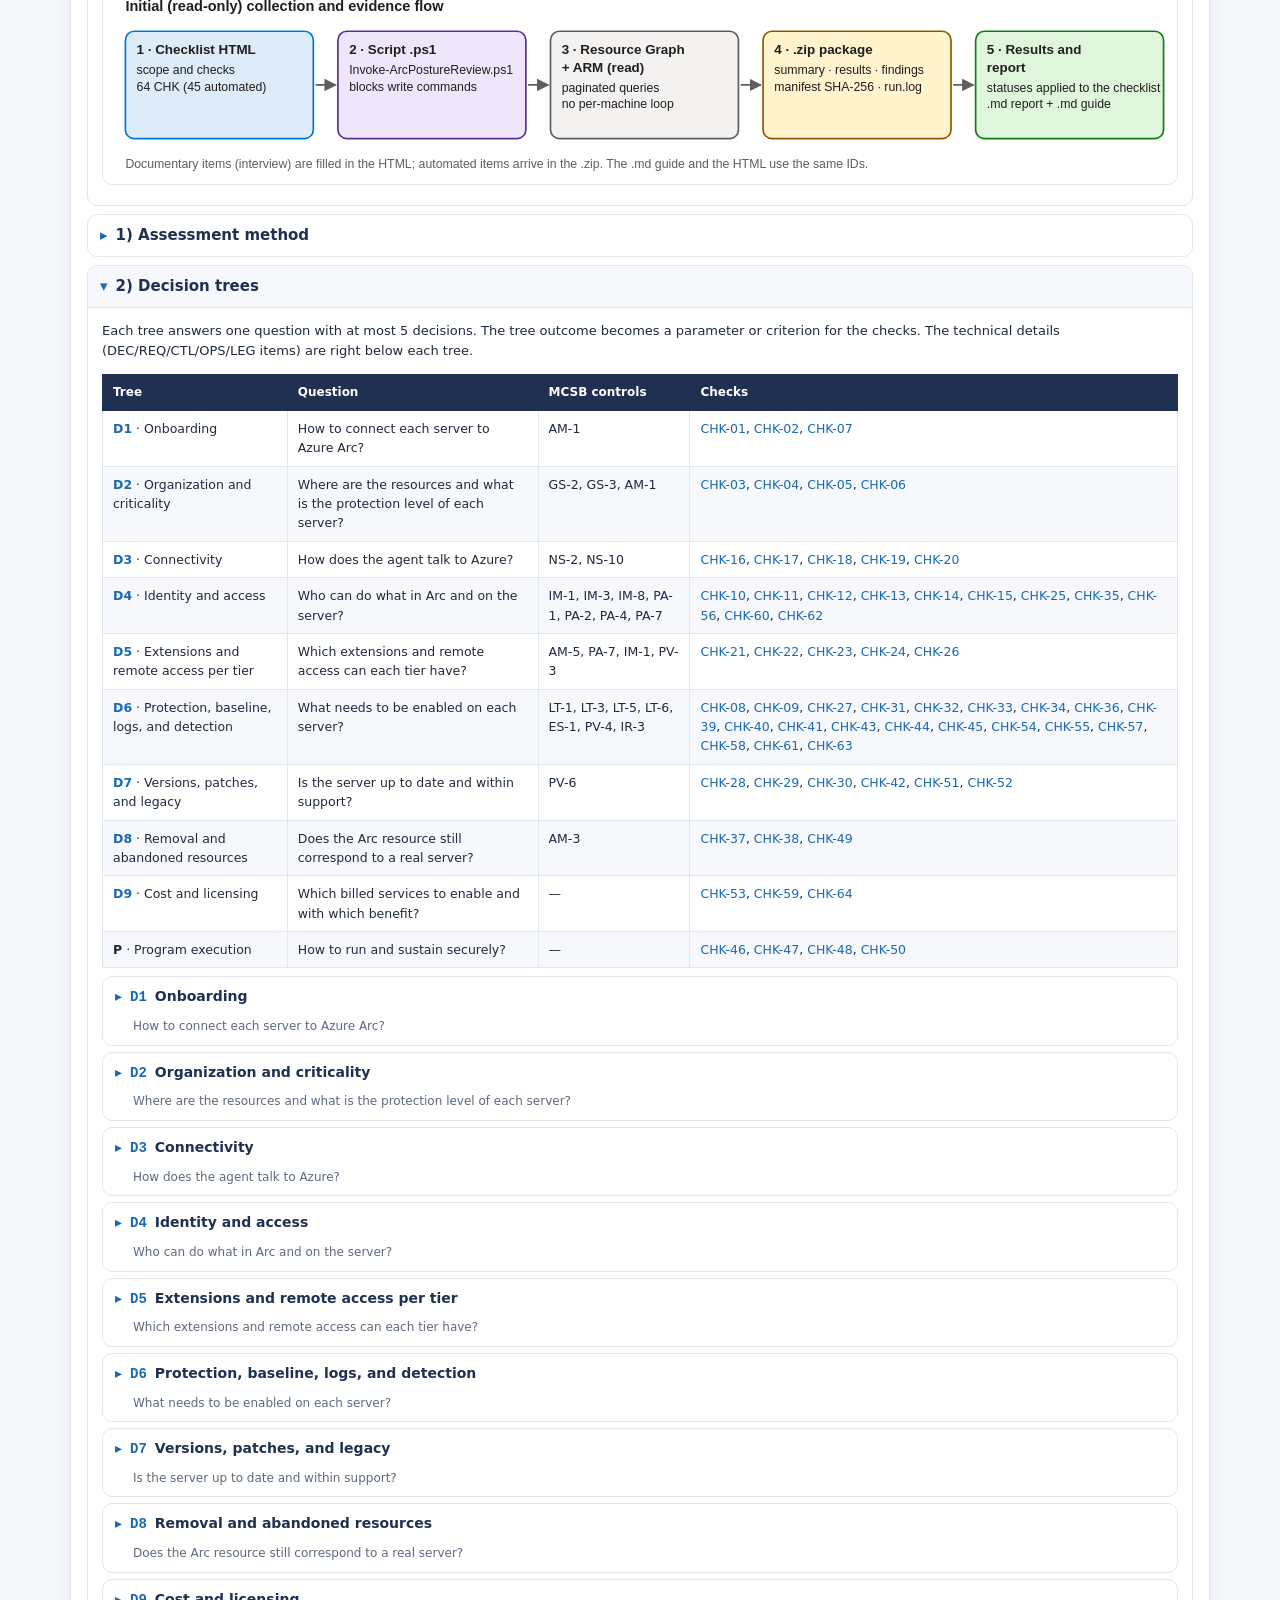
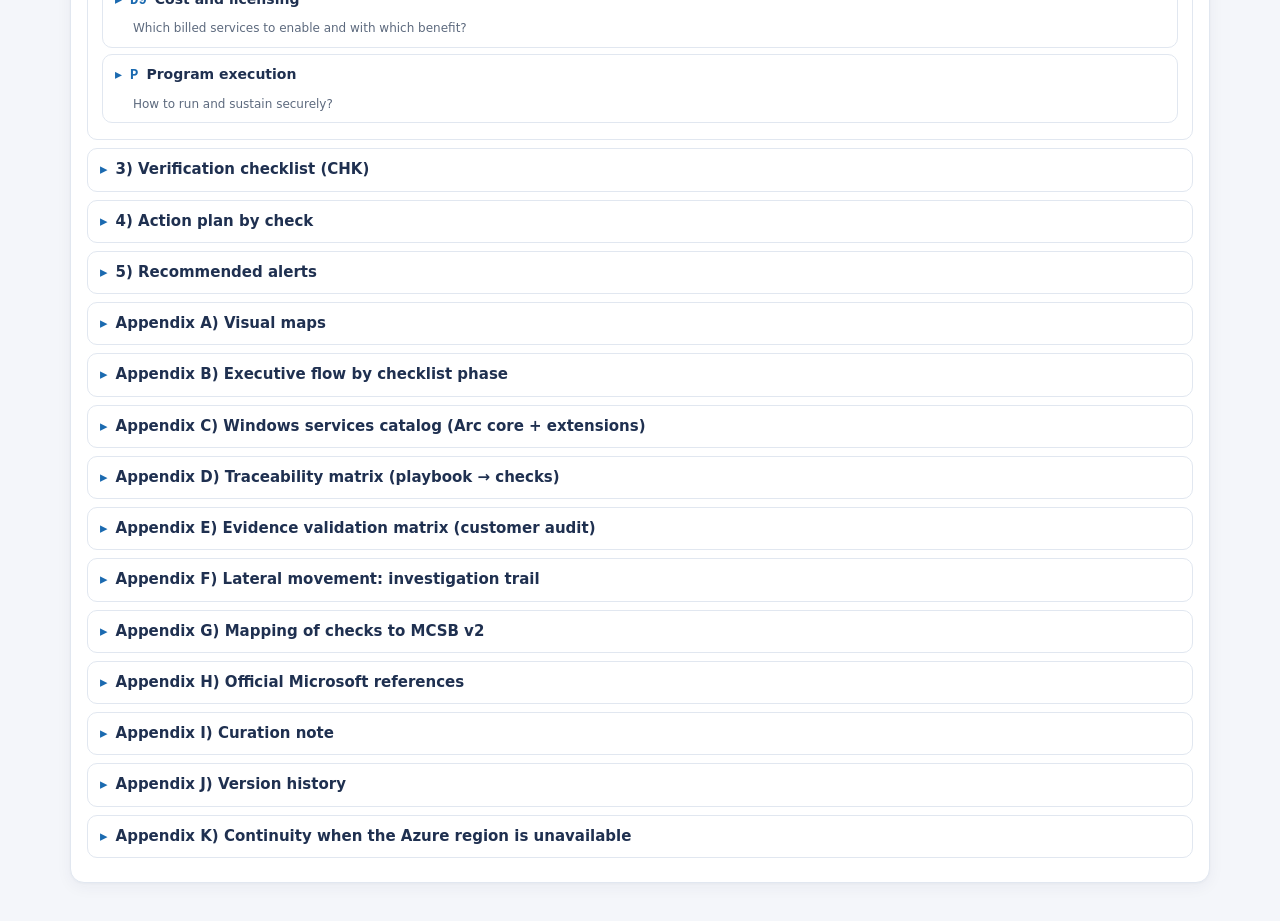
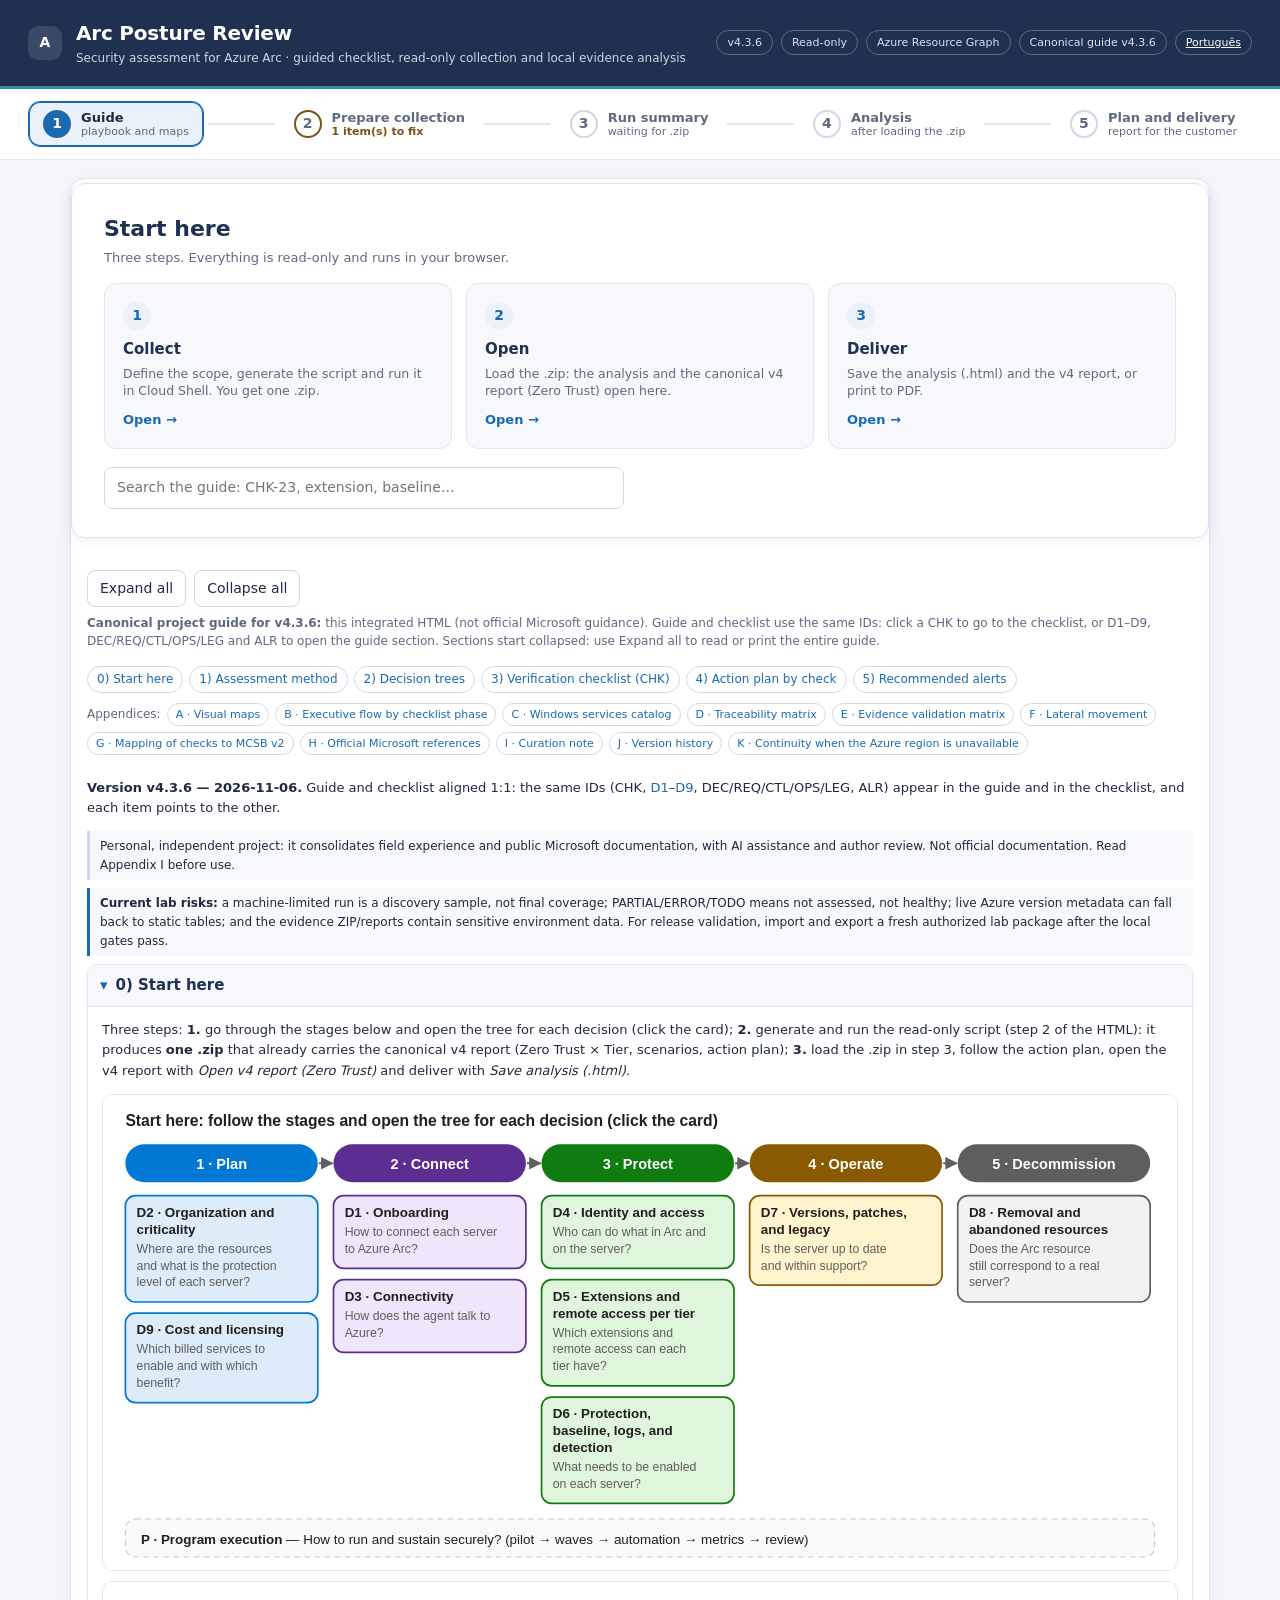
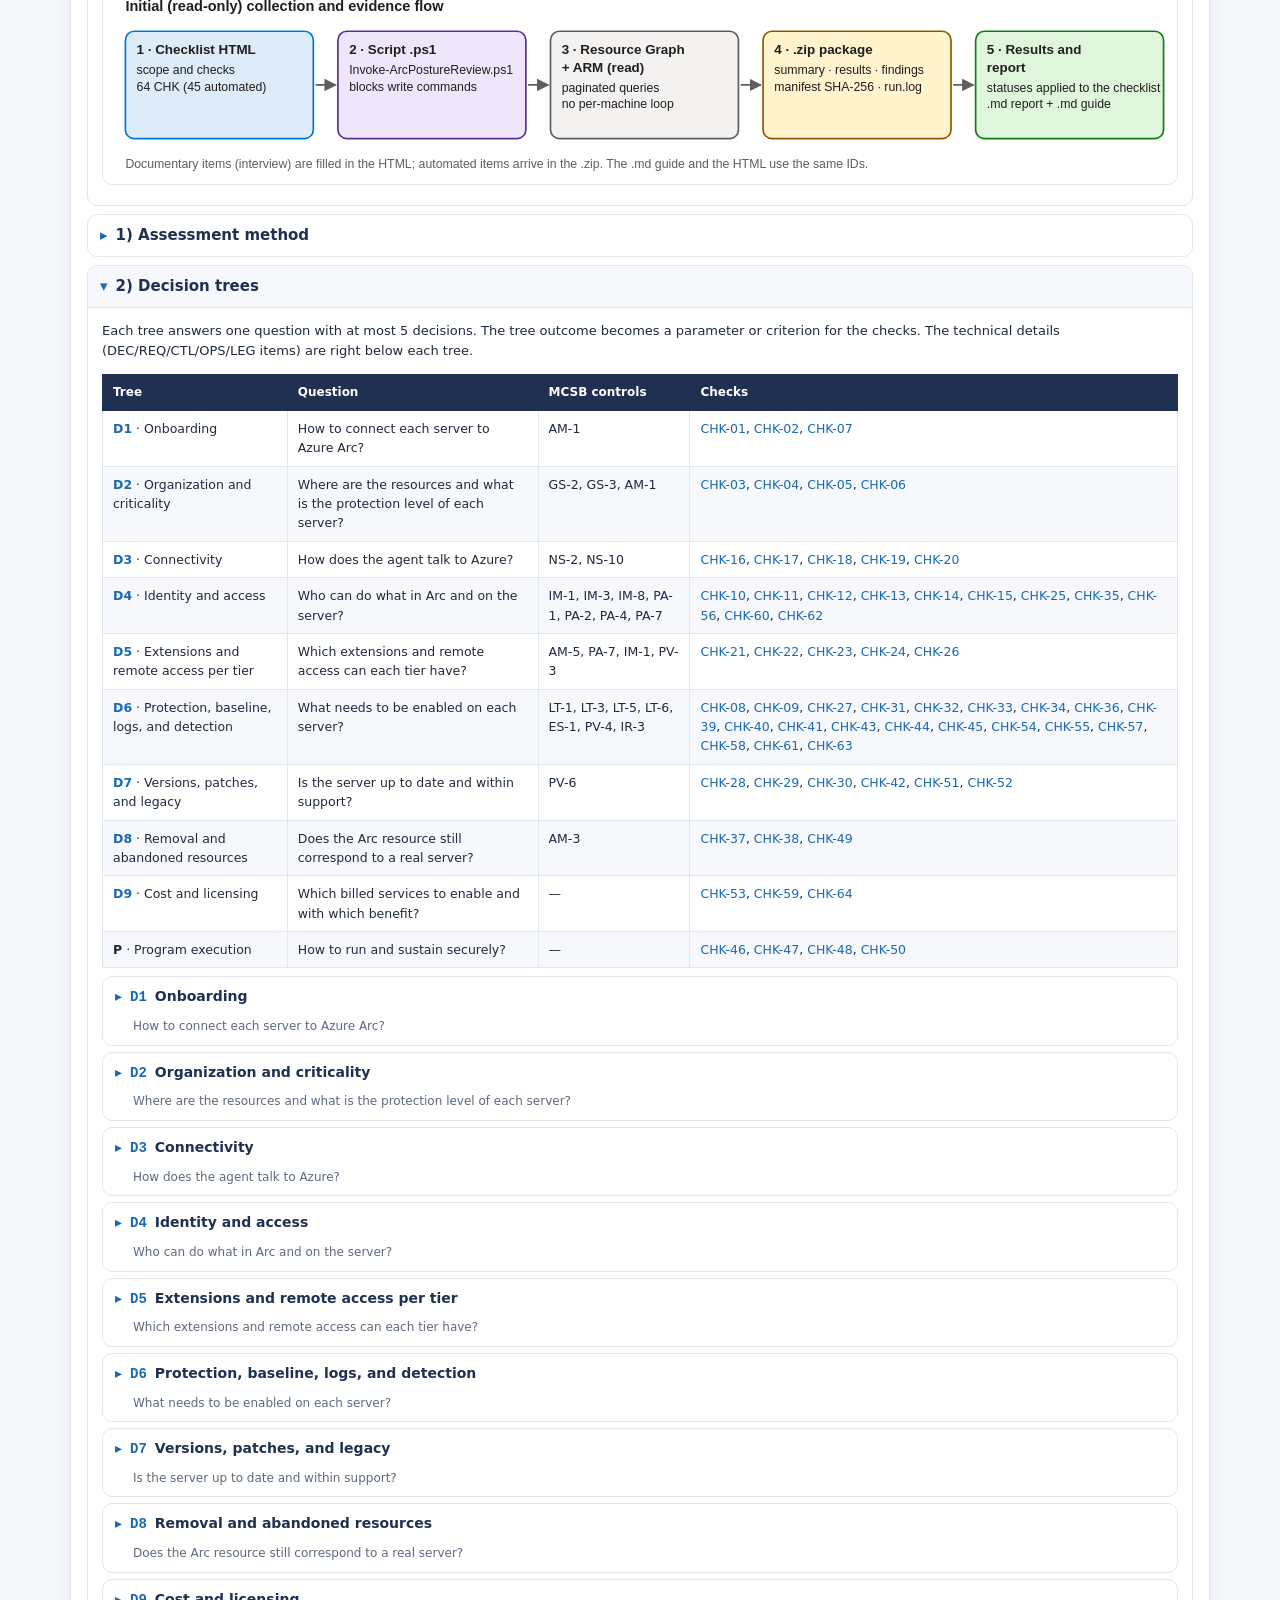
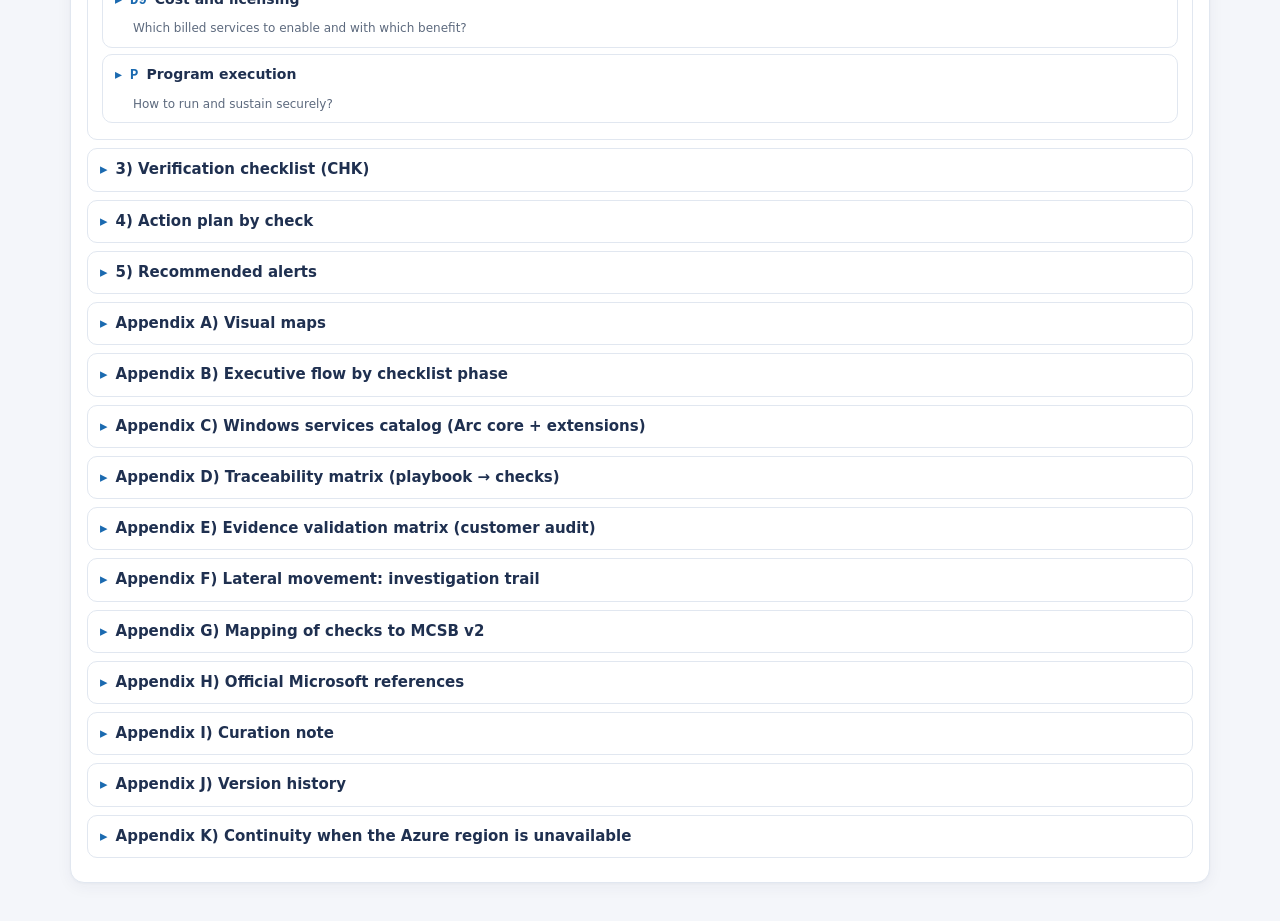
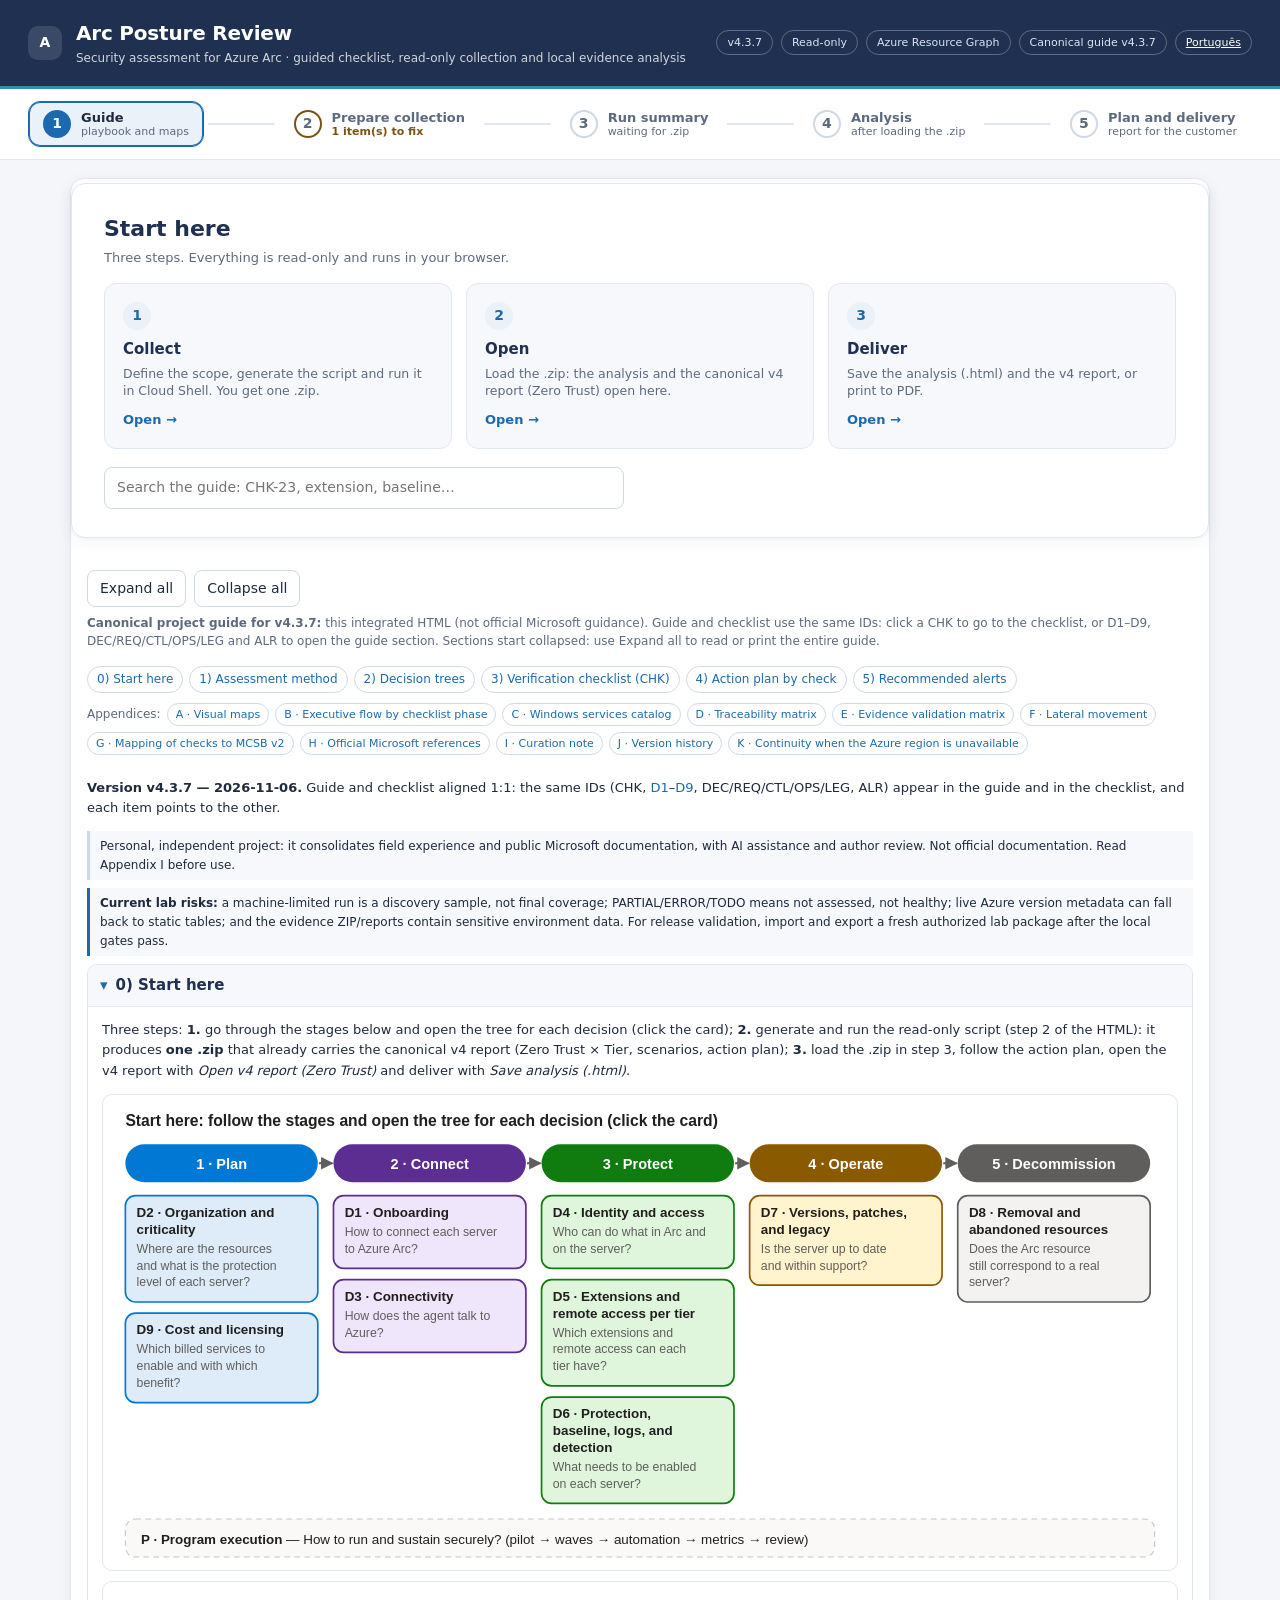
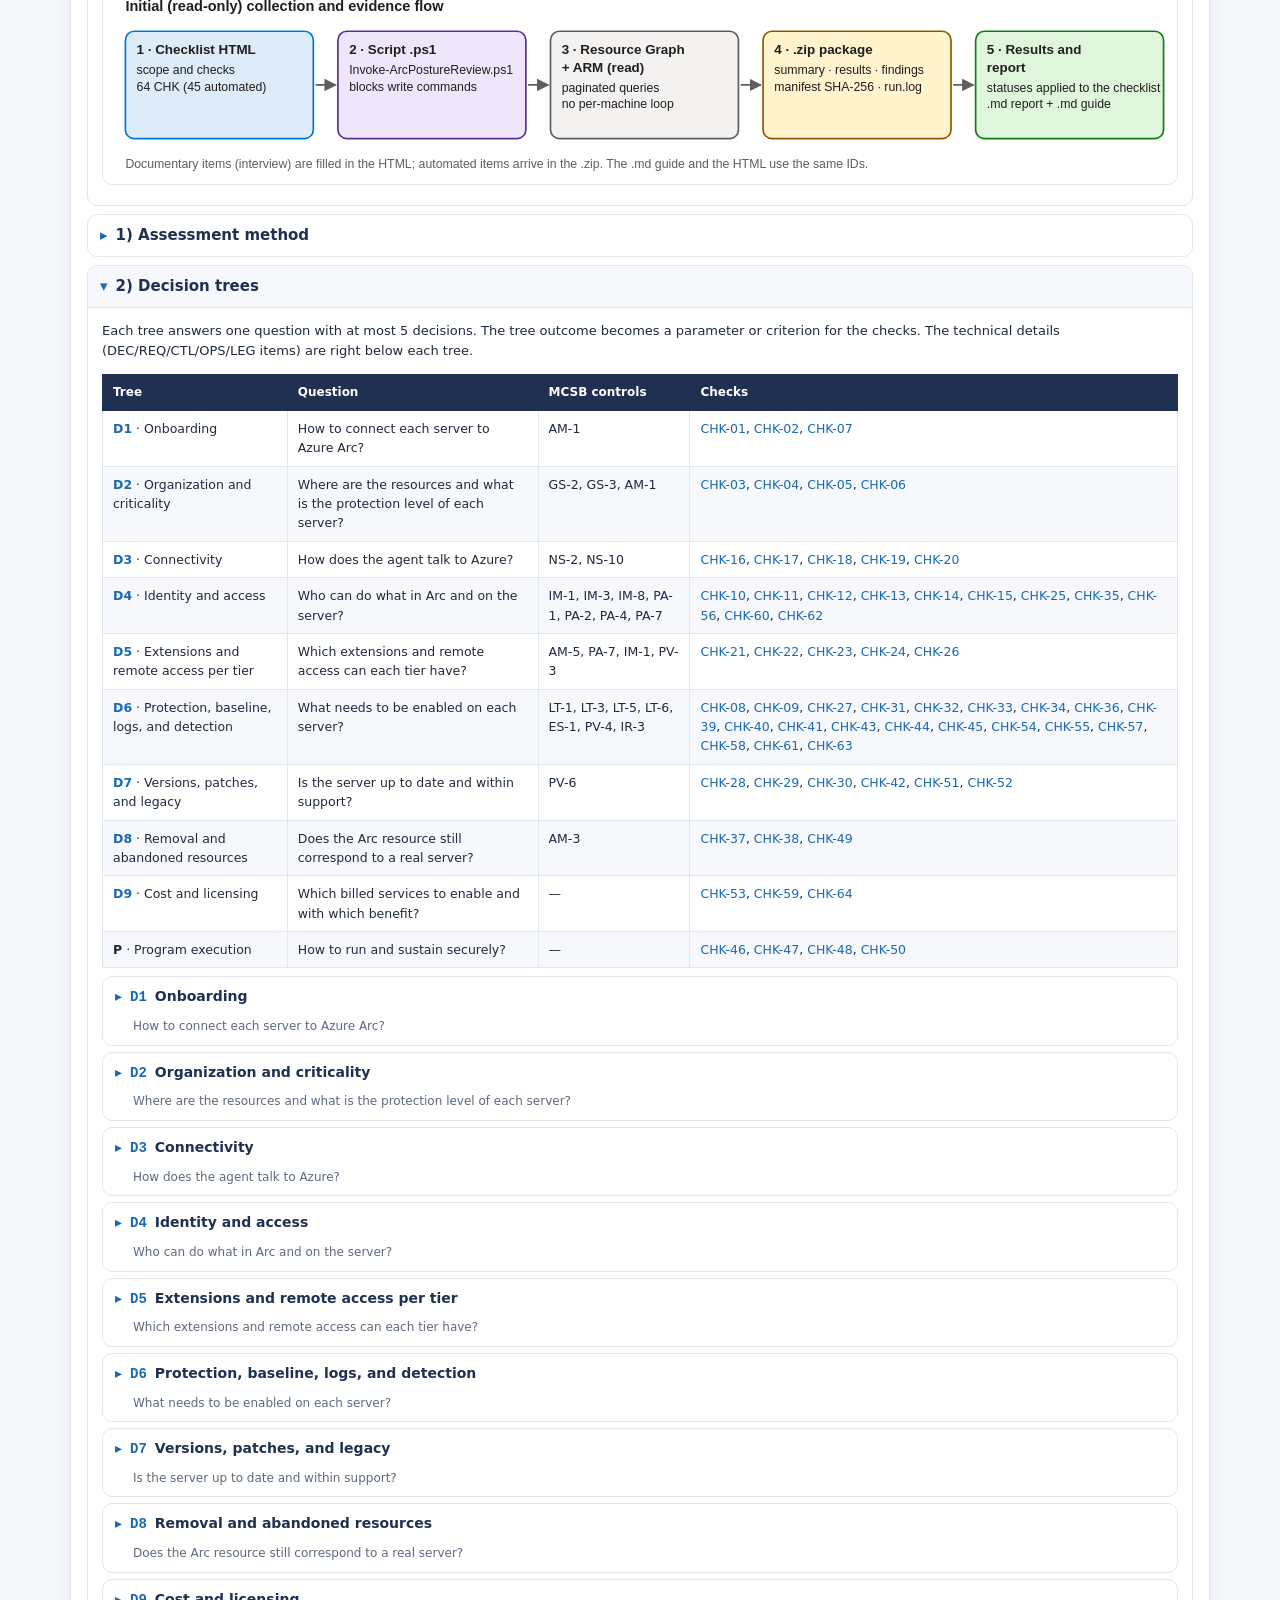
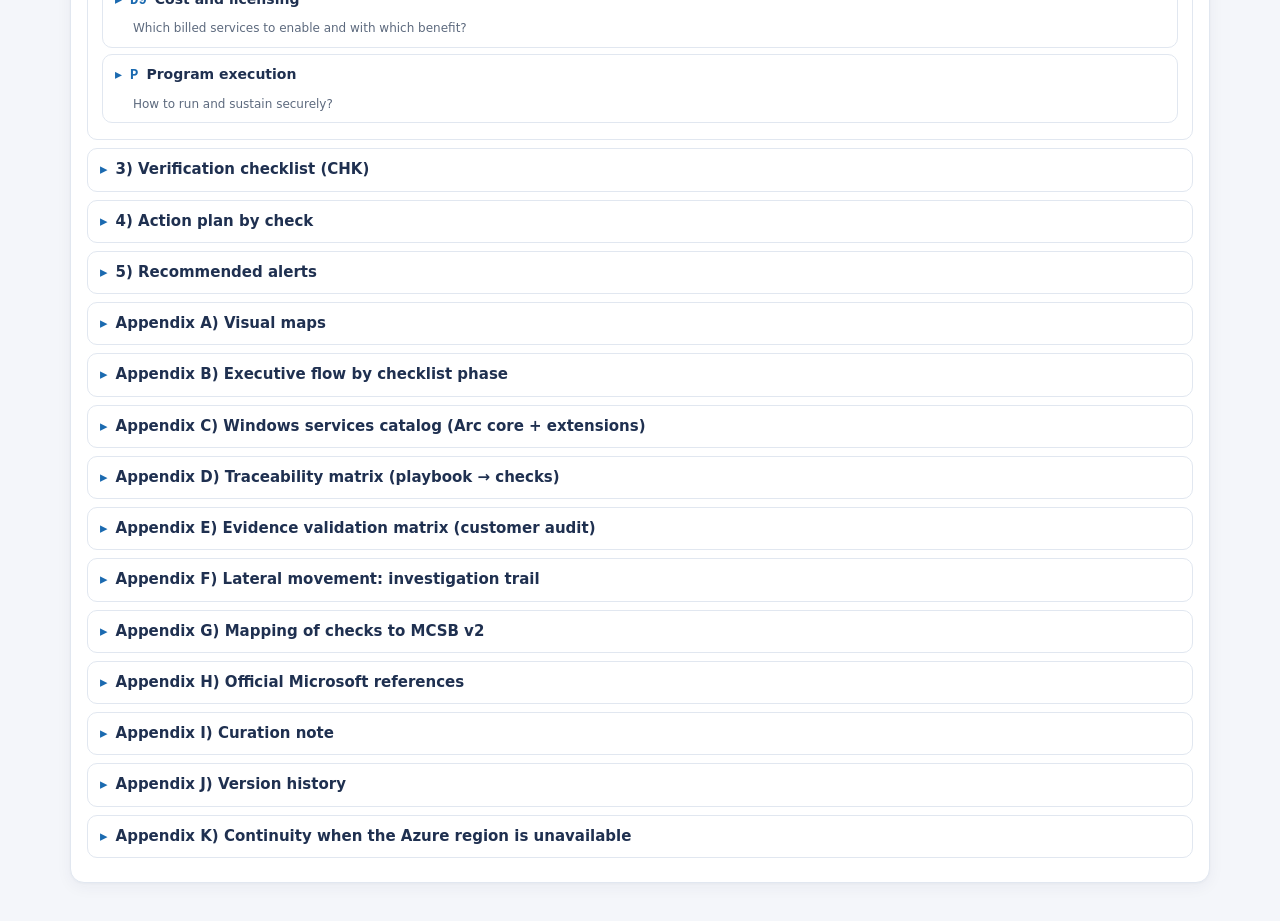
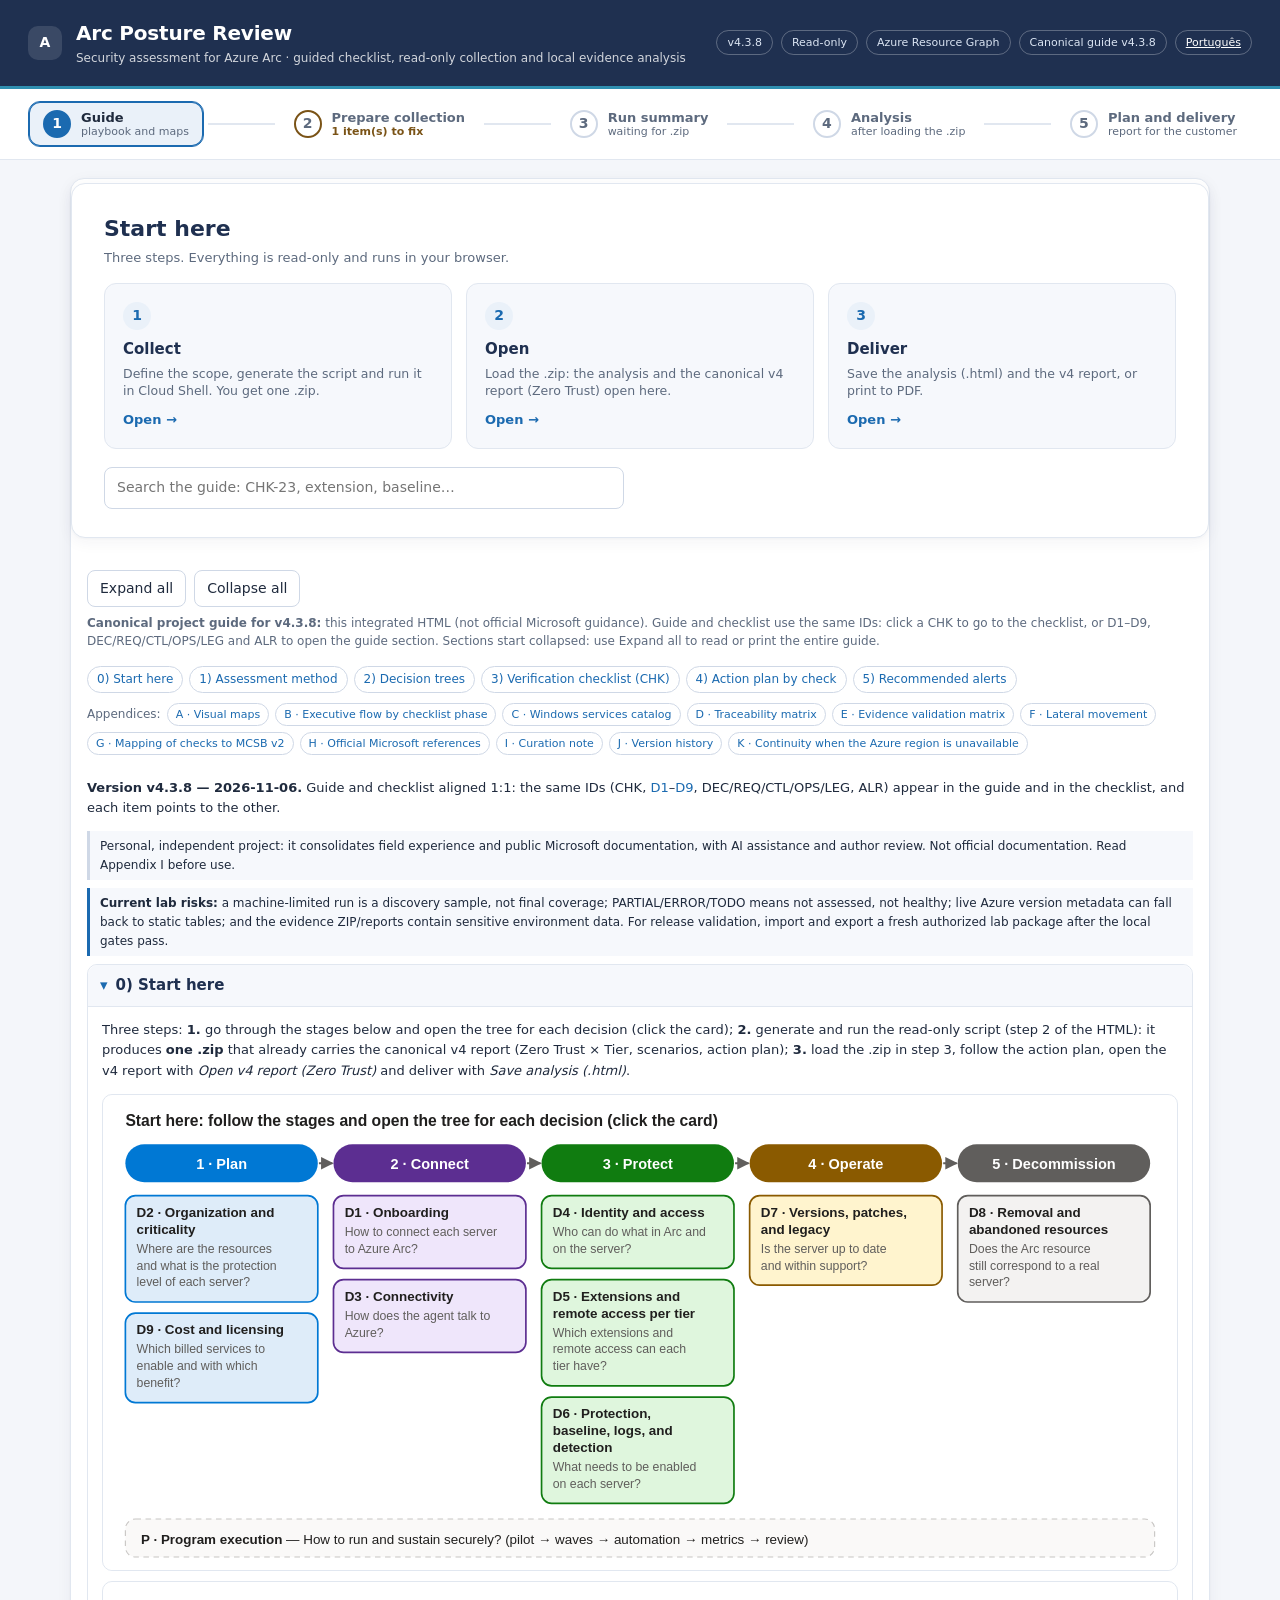
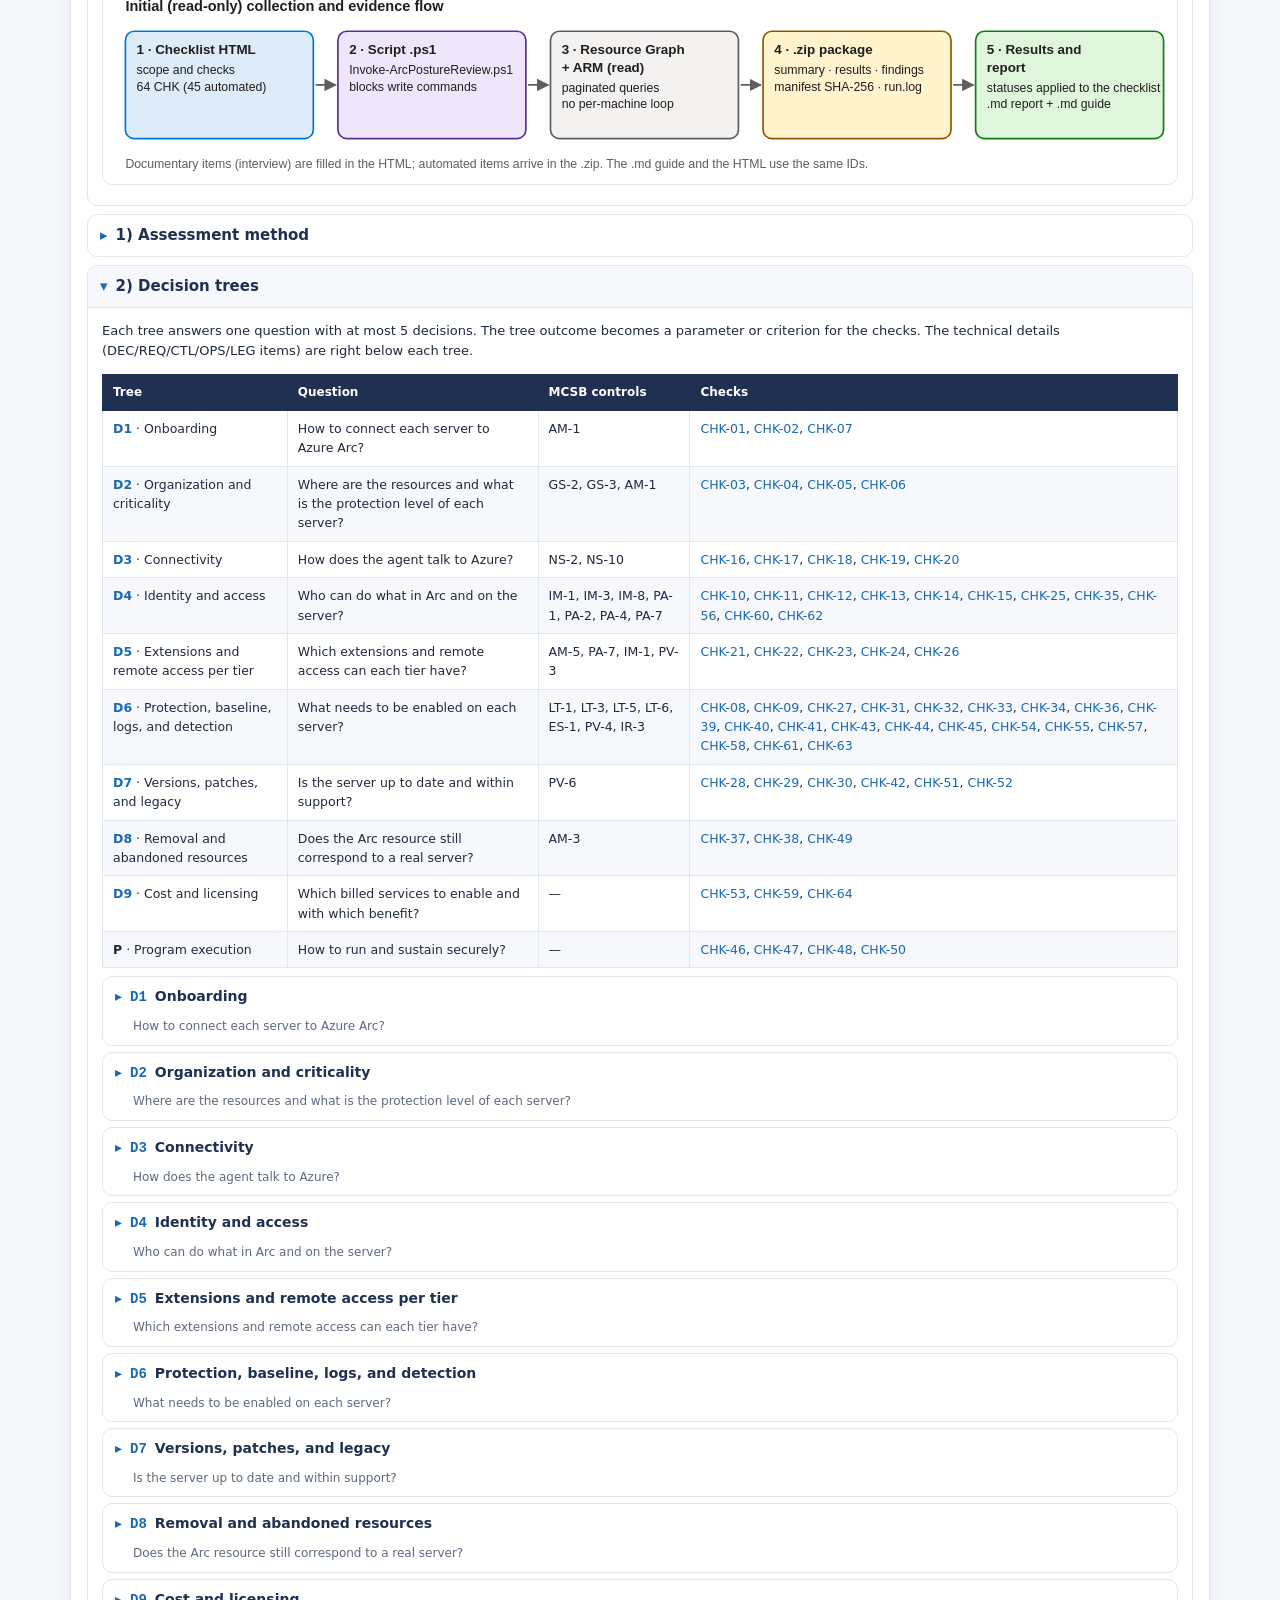
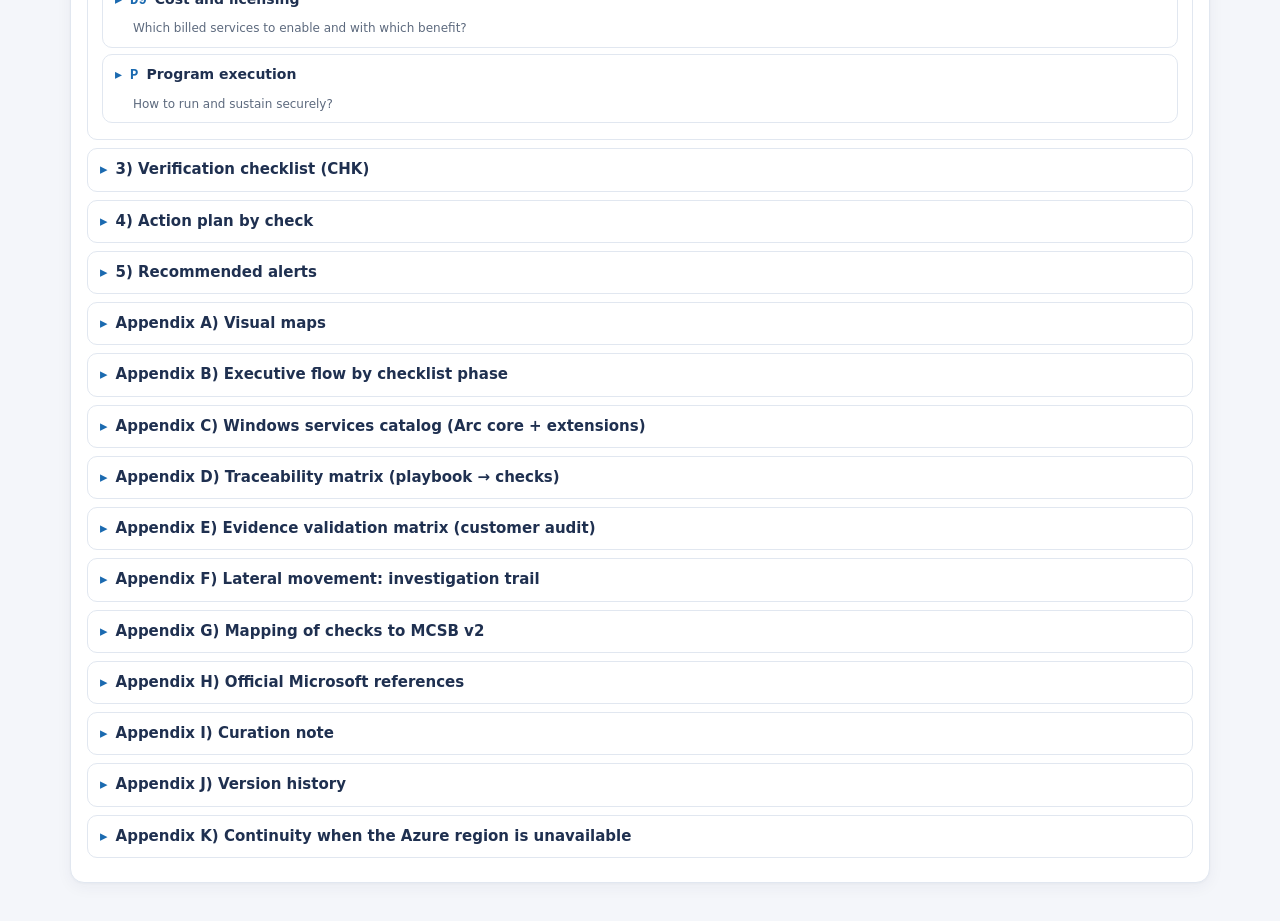
